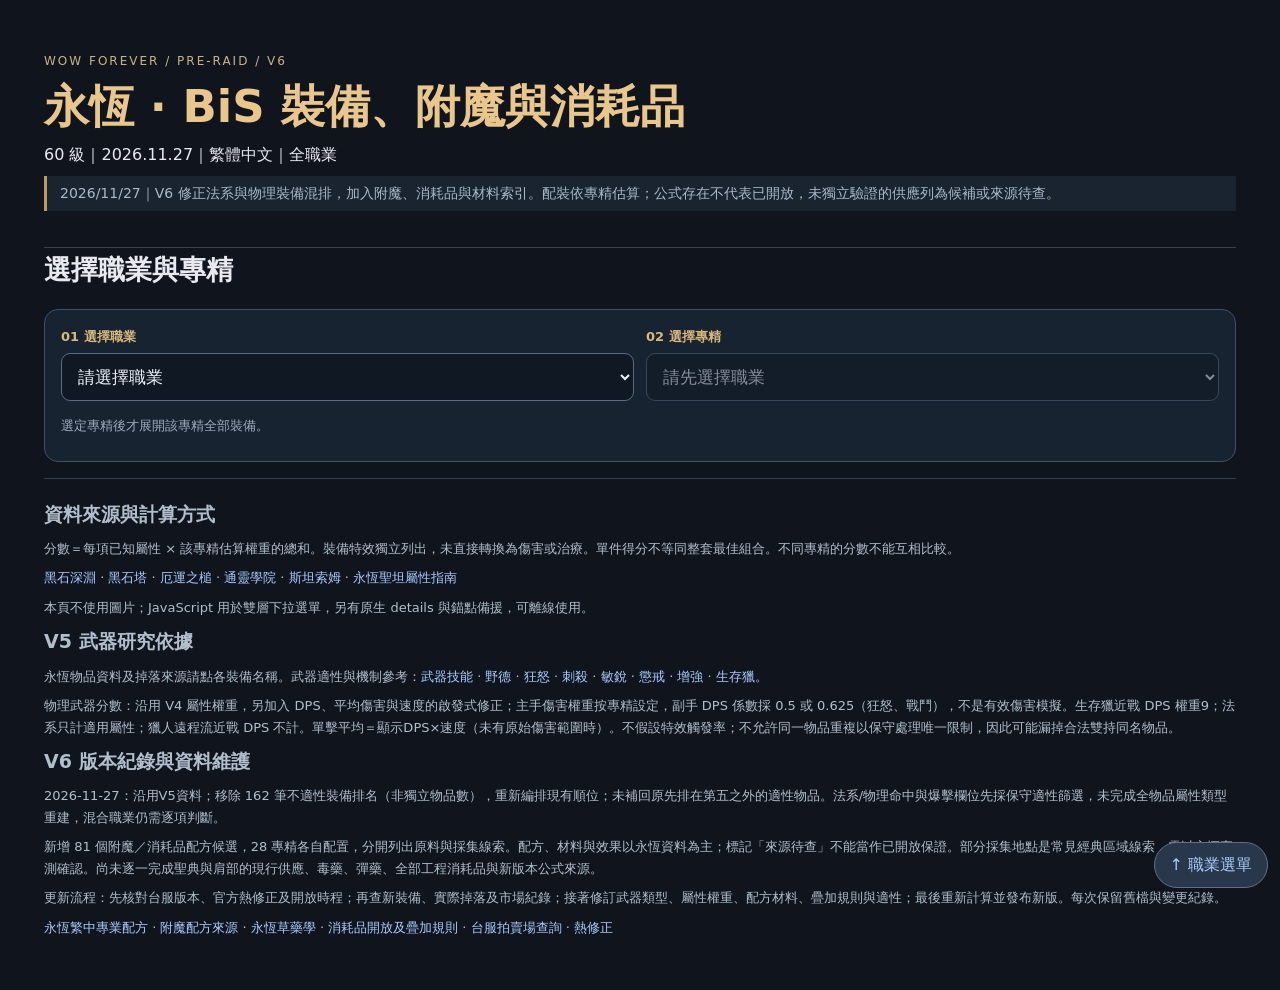
==== index.html @ 5b74df14 "Initial website release V6" ====
<!DOCTYPE html>

<html lang="zh-Hant"><meta charset="utf-8"/><meta content="width=device-width,initial-scale=1" name="viewport"/><title>永恆 BiS｜台服繁中裝備研究站 V6</title><meta name="description" content="魔獸世界永恆台服60級全職業裝備、武器、附魔、消耗品與材料來源研究指南。非官方，排名為估算。"><meta property="og:title" content="永恆 BiS｜台服繁中裝備研究站"><meta property="og:description" content="九大職業、28種專精，查詢團本前裝備、武器、附魔與消耗品。"><meta property="og:type" content="website"><style>*{box-sizing:border-box}html{scroll-behavior:smooth}body{margin:0;background:#10151d;color:#e8eaf0;font-family:system-ui,-apple-system,"PingFang TC","Microsoft JhengHei",sans-serif;line-height:1.65}main{max-width:1240px;margin:auto;padding:24px}a{color:#a8cbff;text-decoration:none}a:hover{text-decoration:underline}header{border-bottom:1px solid #41404a;padding:28px 0}h1{font-size:clamp(28px,5vw,45px);line-height:1.2;margin:8px 0;color:#e9c78c}h2{font-size:27px;margin:0 0 8px}h3{font-size:19px;margin:0}p{margin:8px 0}small{display:block;color:#9da9bb;font-size:12px}.eyebrow{color:#c9b288;font-size:12px;letter-spacing:2px}.summary{display:grid;grid-template-columns:repeat(3,1fr);gap:10px;margin:18px 0}.metric{background:#1b2330;border:1px solid #344052;padding:16px;border-radius:12px}.metric b{display:block;font-size:27px;color:#e9c78c}.nav{display:grid;grid-template-columns:repeat(auto-fit,minmax(180px,1fr));gap:12px}.classnav{border:1px solid #3a4655;background:#1a2330;padding:14px;border-radius:12px}.classnav b{display:block;margin-bottom:8px;color:var(--cc)}.classnav a{display:block;padding:5px 0;color:#dee6f2}.spec{margin:38px 0;scroll-margin-top:12px;border-top:3px solid var(--cc);padding-top:20px}.spec h2{color:var(--cc)}.strategy{background:#1a2330;padding:12px 16px;border-radius:8px;color:#d6ddeb}.weights{font-size:13px;color:#aeb9c9;padding:10px 0}.weights span{display:inline-block;margin:3px 5px 3px 0;padding:3px 8px;background:#202a37;border-radius:5px}.slot{border:1px solid #344052;border-radius:12px;margin:14px 0;background:#141d28;padding:14px}.slothead{display:flex;justify-content:space-between;align-items:center;border-bottom:1px solid #334052;padding-bottom:8px;margin-bottom:12px;gap:10px}.slothead span{font-size:12px;color:#aab8ca}.cards{display:grid;grid-template-columns:repeat(auto-fit,minmax(265px,1fr));gap:10px}.item{background:#1b2532;border:1px solid #394758;border-radius:10px;padding:13px;min-width:0}.item:has(.gold){border-color:#b99b60}.itemhead{display:grid;grid-template-columns:35px 1fr auto;gap:9px;align-items:center;margin-bottom:12px}.rank{background:#293849;color:#cbd4e0;border-radius:7px;text-align:center;font-size:20px;font-weight:700}.rank.gold{background:#493d27;color:#f3d197}.item h4{margin:0;font-size:16px;line-height:1.35;color:#9fc3ff;overflow-wrap:anywhere}.score{text-align:right;color:#e6c88e;font-size:17px;font-weight:700;white-space:nowrap}.score small{font-weight:400;font-size:10px}.stats{display:grid;grid-template-columns:repeat(2,minmax(0,1fr));gap:4px 12px;padding:9px 0;border-top:1px solid #334052;border-bottom:1px solid #334052}.stat{display:flex;justify-content:space-between;gap:6px;font-size:13px;align-items:baseline}.stat span{color:#b6c1d0}.stat b{font-variant-numeric:tabular-nums;color:#eef0f4;white-space:nowrap}.stat.effect b{color:#a5dfab}.stat.effect span{color:#c3d6c8}.why,.note,.source{font-size:13px}.why b,.source b{color:#d8b77b;display:block;font-size:11px;letter-spacing:.5px}.note{color:#b5c5d9;padding:7px 9px;background:#151e29;border-radius:5px}.source{border-top:1px solid #334052;padding-top:8px;color:#d5dce6}.candidate{font-size:13px;color:#cad5e4;padding:7px 0;border-bottom:1px solid #273443}.candidate b{color:#b7cee9}.subheading{font-size:12px;color:#cdb48a;margin:12px 0 4px}.empty{color:#9cabbc;font-size:13px}.back{font-size:12px;display:inline-block;margin:8px 0}.notice{font-size:14px;color:#aab8ca;border-left:3px solid #b99b60;padding:6px 13px;background:#1a2330}.top{position:fixed;bottom:12px;right:12px;background:#29374a;border:1px solid #61718a;border-radius:30px;padding:9px 15px;z-index:2}details{margin-top:10px}summary{cursor:pointer;color:#c8d5e6;font-size:13px}footer{border-top:1px solid #344052;padding:20px 0;color:#b1becc;font-size:13px}@media(max-width:600px){main{padding:14px}.summary{gap:6px}.metric{padding:8px}.metric b{font-size:22px}.metric small{font-size:10px}.nav{grid-template-columns:repeat(2,minmax(0,1fr))}.slot{padding:10px}.cards{grid-template-columns:1fr}.item{padding:12px}.stat{font-size:12px}.itemhead{grid-template-columns:30px 1fr auto}.score{font-size:15px}}
.spec{display:none}.spec:target,.spec.active{display:block}.js-select{display:none}.js-ready .js-select{display:grid;grid-template-columns:1fr 1fr;gap:12px}.js-ready .fallback{display:none}.selector{background:#182331;padding:16px;border:1px solid #405166;border-radius:14px;margin:16px 0}.selector label{display:block;color:#d8b77b;font-size:13px;font-weight:650}.selector select{width:100%;display:block;margin:6px 0;padding:12px;background:#101923;color:#eef3fa;border:1px solid #576b82;border-radius:9px;font-size:17px;min-height:48px}.selector select:disabled{opacity:.5}.classdrop{margin:8px 0;border:1px solid #3c4b60;border-radius:9px;padding:8px 12px}.classdrop summary{font-size:16px;color:var(--cc);font-weight:700}.classdrop summary span{float:right;color:#aab8ca;font-size:12px}.classdrop a{display:block;padding:10px 12px;border-top:1px solid #334052;color:#e8eaf0}.classdrop a span{float:right}.weaponpanel{background:linear-gradient(135deg,#242c35,#17222f);border:1px solid #ad925b;padding:18px;border-radius:14px;margin:18px 0}.weaponpanel h3{color:#ead1a0;font-size:22px}.combo{display:grid;grid-template-columns:30px 1fr auto;gap:9px;align-items:center;padding:11px 0;border-bottom:1px solid #3b4654}.combo-rank,.combo-score{color:#e9c78c;font-variant-numeric:tabular-nums}.combo strong{font-size:14px}.rangedpick{padding:10px;background:#14202c;border-radius:8px}.weaponmetrics{display:grid;grid-template-columns:repeat(3,minmax(0,1fr));gap:5px;margin-bottom:10px}.weaponmetrics div{background:#121c28;border:1px solid #3c4e60;padding:7px;border-radius:7px}.weaponmetrics small{font-size:10px}.weaponmetrics b{font-size:18px;color:#f2d39d;font-variant-numeric:tabular-nums}.stats{grid-template-columns:1fr 1fr;gap:7px 16px}.stat{border-bottom:1px solid #293847;padding:3px 0}.armor-label{color:#e9c78c;margin:28px 0 10px}.js-ready .spec:not(.active){display:none}.js-ready .spec.active{display:block}@media(max-width:600px){.js-ready .js-select{grid-template-columns:1fr}.weaponmetrics b{font-size:16px}.weaponmetrics small{font-size:10px}.weaponpanel{padding:12px}.combo strong{font-size:13px}.selector{padding:12px}}
.prepnav{margin:22px 0}.prepgroup{border:1px solid #40546a;background:#182332;border-radius:14px;overflow:hidden;margin:12px 0}.prepgroup>summary{padding:16px;font-size:19px;font-weight:700;color:#e9c78c;list-style:none;display:flex;align-items:center;gap:12px}.prepgroup>summary:after{content:'＋';margin-left:auto}.prepgroup[open]>summary:after{content:'−'}.prepgroup>summary span{font-size:12px;color:#b1c0d4}.prepgroup>summary small{font-size:11px;font-weight:400;margin-left:auto}.prep-inner{padding:0 15px 16px}.prep-advice{background:#111c29;border-left:3px solid #b69b64;padding:12px;color:#cdd9e8;font-size:14px}.prep-grid{display:grid;grid-template-columns:repeat(auto-fit,minmax(265px,1fr));gap:10px;margin-top:12px}.prep-card{background:#111b27;border:1px solid #3a4a5d;border-radius:10px;padding:14px;min-width:0}.prep-top{display:flex;align-items:center;justify-content:space-between;gap:5px}.prep-slot,.prep-status{font-size:11px;color:#a7b7ce}.prep-card h4{margin:7px 0;color:#a9c8ff;font-size:17px}.prep-effect{color:#a4dda8;font-size:15px;font-weight:650;padding:9px 0;border-top:1px solid #344456;border-bottom:1px solid #344456}.prep-card p{font-size:13px;color:#c7d2df}.prep-card details summary{color:#e9c78c;font-weight:650;padding:5px 0}.prep-recipe{font-size:12px;color:#c6d2e1}.prep-recipe ul{list-style:none;padding:0;margin:8px 0}.prep-recipe li{padding:7px 0;border-top:1px solid #2d3d4f}.prep-recipe li b{color:#e5eaf2}.prep-recipe li small{font-size:12px}.prep-alts{margin-top:15px}.prep-alts>summary{padding:8px 0;color:#d4b985;font-weight:700}.prep-recipe a{font-size:12px}.prepgroup summary::-webkit-details-marker{display:none}@media(max-width:600px){.prep-grid{grid-template-columns:1fr}.prepgroup>summary{font-size:16px;padding:12px}.prepgroup>summary small{display:none}.prep-inner{padding:0 10px 12px}}</style><body><main id="top"><header><div class="eyebrow">WOW FOREVER / PRE-RAID / V6</div><h1>永恆 · BiS 裝備、附魔與消耗品</h1><p>60 級｜2026.11.27｜繁體中文｜全職業</p><p class="notice">2026/11/27｜V6 修正法系與物理裝備混排，加入附魔、消耗品與材料索引。配裝依專精估算；公式存在不代表已開放，未獨立驗證的供應列為候補或來源待查。</p></header><h2>選擇職業與專精</h2><div class="selector"><div class="js-select"><label>01 選擇職業<select id="class-select"><option value="">請選擇職業</option><option value="戰士">戰士</option><option value="聖騎士">聖騎士</option><option value="獵人">獵人</option><option value="盜賊">盜賊</option><option value="牧師">牧師</option><option value="薩滿">薩滿</option><option value="法師">法師</option><option value="術士">術士</option><option value="德魯伊">德魯伊</option></select></label><label>02 選擇專精<select disabled="" id="spec-select"><option value="">請先選擇職業</option></select></label></div><div class="fallback"><p class="empty">若預覽器不執行腳本，可使用下方原生下拉選單。</p><details class="classdrop" style="--cc:#c79c6e"><summary>戰士<span>3 專精</span></summary><div><a href="#spec-1">武器 <span>›</span></a><a href="#spec-2">狂怒 <span>›</span></a><a href="#spec-3">防護 <span>›</span></a></div></details><details class="classdrop" style="--cc:#f58cba"><summary>聖騎士<span>3 專精</span></summary><div><a href="#spec-4">神聖 <span>›</span></a><a href="#spec-5">防護 <span>›</span></a><a href="#spec-6">懲戒 <span>›</span></a></div></details><details class="classdrop" style="--cc:#abd473"><summary>獵人<span>3 專精</span></summary><div><a href="#spec-7">野獸控制 <span>›</span></a><a href="#spec-8">射擊 <span>›</span></a><a href="#spec-9">生存 <span>›</span></a></div></details><details class="classdrop" style="--cc:#fff569"><summary>盜賊<span>3 專精</span></summary><div><a href="#spec-10">刺殺 <span>›</span></a><a href="#spec-11">戰鬥 <span>›</span></a><a href="#spec-12">敏銳 <span>›</span></a></div></details><details class="classdrop" style="--cc:#e7e7e7"><summary>牧師<span>3 專精</span></summary><div><a href="#spec-13">戒律 <span>›</span></a><a href="#spec-14">神聖 <span>›</span></a><a href="#spec-15">暗影 <span>›</span></a></div></details><details class="classdrop" style="--cc:#70a6f1"><summary>薩滿<span>3 專精</span></summary><div><a href="#spec-16">元素 <span>›</span></a><a href="#spec-17">增強 <span>›</span></a><a href="#spec-18">恢復 <span>›</span></a></div></details><details class="classdrop" style="--cc:#69ccf0"><summary>法師<span>3 專精</span></summary><div><a href="#spec-19">秘法 <span>›</span></a><a href="#spec-20">火焰 <span>›</span></a><a href="#spec-21">冰霜 <span>›</span></a></div></details><details class="classdrop" style="--cc:#9482c9"><summary>術士<span>3 專精</span></summary><div><a href="#spec-22">痛苦 <span>›</span></a><a href="#spec-23">惡魔學識 <span>›</span></a><a href="#spec-24">毀滅 <span>›</span></a></div></details><details class="classdrop" style="--cc:#ff7d0a"><summary>德魯伊<span>4 專精</span></summary><div><a href="#spec-25">平衡 <span>›</span></a><a href="#spec-26">野性貓德 <span>›</span></a><a href="#spec-27">野性熊坦 <span>›</span></a><a href="#spec-28">恢復 <span>›</span></a></div></details></div><p class="empty" id="selection-hint">選定專精後才展開該專精全部裝備。</p></div><section class="spec" id="spec-1" style="--cc:#c79c6e"><h2>戰士 · 武器</h2><p class="strategy"><b>物理輸出</b>　雙手武器傷害、命中與力量；命中已滿時下修命中權重。</p><details><summary>查看本專精估算權重</summary><div class="weights"><span>命中機率 × 22</span><span>致命一擊機率 × 19</span><span>降低閃躲／招架 × 18</span><span>近戰武器DPS × 12</span><span>武器傷害 × 3</span><span>武器技能 × 3</span><span>力量 × 2</span><span>攻擊強度 × 1</span><span>敏捷 × 0.75</span><span>耐力 × 0.15</span></div></details><p class="empty">同部位分數可比較，雙手與單手＋副手必須成組考量；戒指、飾品須選兩件且遵守唯一限制。</p><div class="prepnav"><details class="prepgroup"><summary><span>01</span> 附魔最佳化 <small>展開部位與材料</small></summary><div class="prep-inner"><p class="prep-advice">雙手武器：十字軍爆發與固定力量按觸發比較；怒氣不足優先怒氣藥水。</p><p class="empty">腰部、戒指、飾品與聖物不假定有通用附魔。未開放團本附魔排除；主副手按實際武器類型擇用。以下附魔配方來源及材料狀態請展開確認。</p><div class="prep-grid"><article class="prep-card"><div class="prep-top"><span class="prep-slot">頭部／腿部（各一份）</span><span class="prep-status">任務候補</span></div><h4>急速秘藥（Arcanum of Rapidity）</h4><div class="prep-effect">攻擊速度 +1%</div><p>永恆任務資料庫有條目，材料與數值仍須現場確認。</p><details><summary>材料及任務來源</summary><p>急速聖典×1、原始黑鑽石×1、大塊魔光碎片×2、英雄之血×2</p><p>厄運之槌圖書館－博學者萊德羅斯；英雄之血：東／西瘟疫之地地面拾取（來源線索）。 原始黑鑽石：滿等副本／拍賣場線索；聖典：厄運之槌；魔光碎片：分解高等級藍裝。</p><a href="https://eternadex.com/en/buchbaende/">聖典來源（含經典參考）</a></details></article><article class="prep-card"><div class="prep-top"><span class="prep-slot">肩部</span><span class="prep-status">聲望候補</span></div><h4>黎明披肩附魔（依抗性）</h4><div class="prep-effect">指定抗性 +5</div><p>首領機制選火焰／自然等抗性；非輸出提升。</p><details><summary>取得方式</summary><p>銀色黎明崇敬，軍需官兌換；配額及所需徽記需向現行商人確認，不推定舊版價格。</p><a href="https://kovarel.com/wow-forever/guides/enchants">永恆附魔來源參考</a></details></article><article class="prep-card"><div class="prep-top"><span class="prep-slot">頸部 · 附魔</span><span class="prep-status">來源待確認</span></div><h4>力量</h4><div class="prep-effect">力量 +5</div><p>力量型近戰輸出</p><details><summary>材料、採集與配方來源</summary><div class="prep-recipe"><b>配方取得</b><p>商人配方；附魔210</p><small>配方數值已查；開放來源需確認</small><ul><li><b>強效虛空精華×4</b><small>分解中高等級綠裝或合成次級精華</small></li><li><b>大塊強光碎片×4</b><small>分解中高等級藍裝</small></li><li><b>夢境之塵×10</b><small>分解中高等級綠裝</small></li><li><b>硫酸×4</b><small>鍊金製作；配方見鍊金術清單</small></li><li><b>鋁土礦×4</b><small>採礦稀有副產物；具體礦脈待查</small></li></ul><a href="https://wowamobi.com/professions/enchanting">永恆配方資料</a> · <a href="https://www.zockify.com/forever/professions/enchanting/recipes/">配方來源交叉查詢</a></div></details></article><article class="prep-card"><div class="prep-top"><span class="prep-slot">背部 · 附魔</span><span class="prep-status">來源待確認</span></div><h4>敏捷</h4><div class="prep-effect">敏捷 +5</div><p>物理輸出、閃躲</p><details><summary>材料、採集與配方來源</summary><div class="prep-recipe"><b>配方取得</b><p>配方／公式；正式服販售或掉落點未獨立證實</p><small>配方數值已查；開放來源需確認</small><ul><li><b>強效不滅精華×3</b><small>分解高等級綠裝（武器較常出精華）</small></li><li><b>幻影之塵×9</b><small>分解高等級綠裝（護甲較常出塵）</small></li><li><b>火焰精華×1</b><small>火焰元素，燃燒平原／安戈洛火羽山（區域線索）</small></li></ul><a href="https://wowamobi.com/professions/enchanting">永恆配方資料</a> · <a href="https://www.zockify.com/forever/professions/enchanting/recipes/">配方來源交叉查詢</a></div></details></article><article class="prep-card"><div class="prep-top"><span class="prep-slot">胸部 · 附魔</span><span class="prep-status">來源待確認</span></div><h4>強效屬性</h4><div class="prep-effect">全屬性 +4</div><p>兼顧輸出與生存</p><details><summary>材料、採集與配方來源</summary><div class="prep-recipe"><b>配方取得</b><p>配方／公式；正式服販售或掉落點未獨立證實</p><small>配方數值已查；開放來源需確認</small><ul><li><b>大塊魔光碎片×4</b><small>分解高等級精良裝；刷滿等五人副本</small></li><li><b>幻影之塵×15</b><small>分解高等級綠裝（護甲較常出塵）</small></li><li><b>強效不滅精華×10</b><small>分解高等級綠裝（武器較常出精華）</small></li></ul><a href="https://wowamobi.com/professions/enchanting">永恆配方資料</a> · <a href="https://www.zockify.com/forever/professions/enchanting/recipes/">配方來源交叉查詢</a></div></details></article><article class="prep-card"><div class="prep-top"><span class="prep-slot">手腕 · 附魔</span><span class="prep-status">來源有報導</span></div><h4>超強力量</h4><div class="prep-effect">力量 +9</div><p>提高近戰攻強</p><details><summary>材料、採集與配方來源</summary><div class="prep-recipe"><b>配方取得</b><p>逆風小徑－逆風術士（配方來源指引）；附魔295</p><small>永恆配方來源指南</small><ul><li><b>幻影之塵×6</b><small>分解高等級綠裝（護甲較常出塵）</small></li><li><b>強效不滅精華×6</b><small>分解高等級綠裝（武器較常出精華）</small></li></ul><a href="https://wowamobi.com/professions/enchanting">永恆配方資料</a> · <a href="https://www.zockify.com/forever/professions/enchanting/recipes/">配方來源交叉查詢</a></div></details></article><article class="prep-card"><div class="prep-top"><span class="prep-slot">手部 · 附魔</span><span class="prep-status">來源有報導</span></div><h4>強效力量</h4><div class="prep-effect">力量 +10</div><p>穩定近戰攻強</p><details><summary>材料、採集與配方來源</summary><div class="prep-recipe"><b>配方取得</b><p>黑石塔小怪（配方來源指引）；附魔295</p><small>永恆配方來源指南</small><ul><li><b>強效不滅精華×4</b><small>分解高等級綠裝（武器較常出精華）</small></li><li><b>幻影之塵×4</b><small>分解高等級綠裝（護甲較常出塵）</small></li></ul><a href="https://wowamobi.com/professions/enchanting">永恆配方資料</a> · <a href="https://www.zockify.com/forever/professions/enchanting/recipes/">配方來源交叉查詢</a></div></details></article><article class="prep-card"><div class="prep-top"><span class="prep-slot">腳部 · 附魔</span><span class="prep-status">來源待確認</span></div><h4>初級速度</h4><div class="prep-effect">提高移動速度</div><p>減少跑位損失，提升生存</p><details><summary>材料、採集與配方來源</summary><div class="prep-recipe"><b>配方取得</b><p>訓練師線索；附魔（具體學習點未確認）</p><small>配方數值已查；開放來源需確認</small><ul><li><b>小塊強光碎片×1</b><small>分解相應等級藍裝</small></li><li><b>青綠石×1</b><small>採礦礦脈副產物</small></li><li><b>次級虛空精華×1</b><small>分解中高等級綠裝</small></li></ul><a href="https://wowamobi.com/professions/enchanting">永恆配方資料</a> · <a href="https://www.zockify.com/forever/professions/enchanting/recipes/">配方來源交叉查詢</a></div></details></article><article class="prep-card"><div class="prep-top"><span class="prep-slot">主手／雙手 · 附魔</span><span class="prep-status">來源有報導</span></div><h4>十字軍</h4><div class="prep-effect">觸發力量 +100（15秒）；治療75–125</div><p>物理爆發，實際收益受觸發與武器速度影響</p><details><summary>材料、採集與配方來源</summary><div class="prep-recipe"><b>配方取得</b><p>西瘟疫－血色縛法者／東瘟疫－血色大法師（指南）；附魔300</p><small>永恆配方來源指南</small><ul><li><b>大塊魔光碎片×4</b><small>分解高等級精良裝；刷滿等五人副本</small></li><li><b>正義寶珠×2</b><small>斯坦索姆血色區人形怪；依永恆掉落查核</small></li></ul><a href="https://wowamobi.com/professions/enchanting">永恆配方資料</a> · <a href="https://www.zockify.com/forever/professions/enchanting/recipes/">配方來源交叉查詢</a></div></details></article></div><details class="prep-alts"><summary>替代及高階候補（2）</summary><div class="prep-grid"><article class="prep-card"><div class="prep-top"><span class="prep-slot">手部 · 附魔</span><span class="prep-status">來源待確認</span></div><h4>超強力量</h4><div class="prep-effect">力量 +15</div><p>若公式現已取得，強於+10力量</p><details><summary>材料、採集與配方來源</summary><div class="prep-recipe"><b>配方取得</b><p>配方／公式；正式服販售或掉落點未獨立證實</p><small>配方數值已查；開放來源需確認</small><ul><li><b>聯結水晶×4</b><small>分解高等級史詩裝；稀有精良分解亦可能產生，依永恆實際結果</small></li><li><b>強效不滅精華×8</b><small>分解高等級綠裝（武器較常出精華）</small></li><li><b>大地精華×4</b><small>土元素，希利蘇斯／安戈洛（區域線索）</small></li></ul><a href="https://wowamobi.com/professions/enchanting">永恆配方資料</a> · <a href="https://www.zockify.com/forever/professions/enchanting/recipes/">配方來源交叉查詢</a></div></details></article><article class="prep-card"><div class="prep-top"><span class="prep-slot">武器 · 附魔</span><span class="prep-status">來源待確認</span></div><h4>力量</h4><div class="prep-effect">力量 +15</div><p>固定力量；野德不假定十字軍觸發</p><details><summary>材料、採集與配方來源</summary><div class="prep-recipe"><b>配方取得</b><p>配方／公式；正式服販售或掉落點未獨立證實</p><small>配方數值已查；開放來源需確認</small><ul><li><b>大塊魔光碎片×6</b><small>分解高等級精良裝；刷滿等五人副本</small></li><li><b>強效不滅精華×6</b><small>分解高等級綠裝（武器較常出精華）</small></li><li><b>幻影之塵×4</b><small>分解高等級綠裝（護甲較常出塵）</small></li><li><b>大地精華×2</b><small>土元素，希利蘇斯／安戈洛（區域線索）</small></li></ul><a href="https://wowamobi.com/professions/enchanting">永恆配方資料</a> · <a href="https://www.zockify.com/forever/professions/enchanting/recipes/">配方來源交叉查詢</a></div></details></article></div></details></div></details><details class="prepgroup"><summary><span>02</span> 消耗品最佳化 <small>展開效果、使用時機與材料</small></summary><div class="prep-inner"><p class="prep-advice">精煉藥水一次一種；食物一次一種。長效藥劑依相同增益覆蓋規則擇用，爆發／防護／回復藥水可能共冷卻，按首領機制分配。高階配方未證實開放時，使用已買得到的替代品；不假定全部可疊加。</p><div class="prep-grid"><article class="prep-card"><div class="prep-top"><span class="prep-slot">長效藥劑 · 鍊金術</span><span class="prep-status">來源待確認</span></div><h4>灰熊藥劑</h4><div class="prep-effect">力量 +25、致命一擊 +2%（30分鐘）</div><p>力量型近戰；與同類增益先檢查互斥</p><details><summary>材料、採集與配方來源</summary><div class="prep-recipe"><b>配方取得</b><p>配方／公式；正式服販售或掉落點未獨立證實</p><small>配方數值已查；開放來源需確認</small><ul><li><b>格羅姆之血×3</b><small>草藥學：費伍德、詛咒之地、屠魔峽谷</small></li><li><b>盲目草×1</b><small>草藥學：悲傷沼澤、安戈洛</small></li><li><b>水晶瓶×1</b><small>鍊金／專業材料商人</small></li></ul><a href="https://wowamobi.com/professions/alchemy">永恆配方資料</a> · <a href="https://wowamobi.com/market">台服拍賣場查詢</a></div></details></article><article class="prep-card"><div class="prep-top"><span class="prep-slot">食物 · 烹飪</span><span class="prep-status">來源待確認</span></div><h4>水煮陽鱗鮭魚</h4><div class="prep-effect">攻擊強度 +40（15分鐘）</div><p>物理輸出；永恆不是回血食物</p><details><summary>材料、採集與配方來源</summary><div class="prep-recipe"><b>配方取得</b><p>配方／公式；正式服販售或掉落點未獨立證實</p><small>配方數值已查；開放來源需確認</small><ul><li><b>新鮮的陽鱗鮭魚×1</b><small>高等級內陸水域釣魚（白天常見，永恆時段待查）</small></li></ul><a href="https://wowamobi.com/professions/cooking">永恆配方資料</a> · <a href="https://wowamobi.com/market">台服拍賣場查詢</a></div></details></article><article class="prep-card"><div class="prep-top"><span class="prep-slot">戰鬥藥水 · 鍊金術</span><span class="prep-status">來源待確認</span></div><h4>強效怒氣藥水</h4><div class="prep-effect">怒氣45–75、力量 +60（20秒）</div><p>戰士／熊形態可用；貓形態不作怒氣推薦</p><details><summary>材料、採集與配方來源</summary><div class="prep-recipe"><b>配方取得</b><p>配方／公式；正式服販售或掉落點未獨立證實</p><small>配方數值已查；開放來源需確認</small><ul><li><b>格羅姆之血×3</b><small>草藥學：費伍德、詛咒之地、屠魔峽谷</small></li><li><b>水晶瓶×1</b><small>鍊金／專業材料商人</small></li></ul><a href="https://wowamobi.com/professions/alchemy">永恆配方資料</a> · <a href="https://wowamobi.com/market">台服拍賣場查詢</a></div></details></article><article class="prep-card"><div class="prep-top"><span class="prep-slot">暫時武器增益 · 鍛造</span><span class="prep-status">來源待確認</span></div><h4>緻密磨刀石／緻密平衡石</h4><div class="prep-effect">武器傷害 +8（30分鐘）</div><p>依鋒利武器／鈍器分別使用；野德變形與獵人遠程效益不假定</p><details><summary>材料、採集與配方來源</summary><div class="prep-recipe"><b>配方取得</b><p>鍛造；訓練師線索</p><small>配方數值已查；開放來源需確認</small><ul><li><b>厚重的石頭×1（每件）</b><small>採礦瑟銀礦脈</small></li></ul><a href="https://wowamobi.com/professions/blacksmithing">永恆配方資料</a> · <a href="https://wowamobi.com/market">台服拍賣場查詢</a></div></details></article><article class="prep-card"><div class="prep-top"><span class="prep-slot">精煉藥水 · 鍊金術</span><span class="prep-status">來源待確認</span></div><h4>泰坦精煉藥水</h4><div class="prep-effect">生命上限 +1200（2小時）</div><p>高難度首領生存；配方與成品供應須確認</p><details><summary>材料、採集與配方來源</summary><div class="prep-recipe"><b>配方取得</b><p>配方／公式；正式服販售或掉落點未獨立證實</p><small>配方數值已查；開放來源需確認</small><ul><li><b>格羅姆之血×30</b><small>草藥學：費伍德、詛咒之地、屠魔峽谷</small></li><li><b>石鱗魚油×10</b><small>鍊金：石鱗鰻（沿海釣魚）</small></li><li><b>黑蓮花×1</b><small>草藥學：高等級區域（冬泉谷、燃燒平原、東瘟疫、希利蘇斯）；刷新規則以永恆為準</small></li><li><b>水晶瓶×1</b><small>鍊金／專業材料商人</small></li></ul><a href="https://wowamobi.com/professions/alchemy">永恆配方資料</a> · <a href="https://wowamobi.com/market">台服拍賣場查詢</a></div></details></article><article class="prep-card"><div class="prep-top"><span class="prep-slot">回復藥水 · 急救</span><span class="prep-status">來源待確認</span></div><h4>極效治療藥水</h4><div class="prep-effect">回復1050–1750生命</div><p>緊急救命；永恆由急救製作</p><details><summary>材料、採集與配方來源</summary><div class="prep-recipe"><b>配方取得</b><p>手冊；急救275</p><small>配方數值已查；開放來源需確認</small><ul><li><b>水晶瓶×1</b><small>鍊金／專業材料商人</small></li><li><b>舒心草×3</b><small>烹飪材料商人</small></li><li><b>黃金蔘×1</b><small>草藥學：安戈洛、艾薩拉、冬泉谷、瘟疫之地</small></li></ul><a href="https://wowamobi.com/professions/first-aid">永恆配方資料</a> · <a href="https://wowamobi.com/market">台服拍賣場查詢</a></div></details></article><article class="prep-card"><div class="prep-top"><span class="prep-slot">應急消耗品 · 急救</span><span class="prep-status">來源待確認</span></div><h4>厚符文布繃帶</h4><div class="prep-effect">8秒回復2000生命</div><p>安全空檔使用，受傷會中斷</p><details><summary>材料、採集與配方來源</summary><div class="prep-recipe"><b>配方取得</b><p>急救訓練師線索</p><small>配方數值已查；開放來源需確認</small><ul><li><b>符文布×2</b><small>高等級人形怪／滿等副本</small></li></ul><a href="https://wowamobi.com/professions/first-aid">永恆配方資料</a> · <a href="https://wowamobi.com/market">台服拍賣場查詢</a></div></details></article><article class="prep-card"><div class="prep-top"><span class="prep-slot">抗性藥水 · 鍊金術</span><span class="prep-status">來源待確認</span></div><h4>強效火焰防護藥水</h4><div class="prep-effect">吸收1950–3250火焰傷害（2分鐘）</div><p>火焰機制才使用</p><details><summary>材料、採集與配方來源</summary><div class="prep-recipe"><b>配方取得</b><p>配方／公式；正式服販售或掉落點未獨立證實</p><small>配方數值已查；開放來源需確認</small><ul><li><b>元素火焰×1</b><small>鍊金轉化火焰之心；另有元素怪來源線索</small></li><li><b>夢葉草×1</b><small>草藥學：安戈洛、艾薩拉、燃燒平原、瘟疫之地</small></li><li><b>水晶瓶×1</b><small>鍊金／專業材料商人</small></li></ul><a href="https://wowamobi.com/professions/alchemy">永恆配方資料</a> · <a href="https://wowamobi.com/market">台服拍賣場查詢</a></div></details></article><article class="prep-card"><div class="prep-top"><span class="prep-slot">抗性藥水 · 鍊金術</span><span class="prep-status">來源待確認</span></div><h4>強效自然防護藥水</h4><div class="prep-effect">吸收1950–3250自然傷害（2分鐘）</div><p>自然機制才使用</p><details><summary>材料、採集與配方來源</summary><div class="prep-recipe"><b>配方取得</b><p>配方／公式；正式服販售或掉落點未獨立證實</p><small>配方數值已查；開放來源需確認</small><ul><li><b>元素之土×1</b><small>土元素怪（荒蕪之地等）</small></li><li><b>夢葉草×1</b><small>草藥學：安戈洛、艾薩拉、燃燒平原、瘟疫之地</small></li><li><b>水晶瓶×1</b><small>鍊金／專業材料商人</small></li></ul><a href="https://wowamobi.com/professions/alchemy">永恆配方資料</a> · <a href="https://wowamobi.com/market">台服拍賣場查詢</a></div></details></article><article class="prep-card"><div class="prep-top"><span class="prep-slot">抗性藥水 · 鍊金術</span><span class="prep-status">來源待確認</span></div><h4>強效冰霜防護藥水</h4><div class="prep-effect">吸收1950–3250冰霜傷害（2分鐘）</div><p>冰霜機制才使用</p><details><summary>材料、採集與配方來源</summary><div class="prep-recipe"><b>配方取得</b><p>配方／公式；正式服販售或掉落點未獨立證實</p><small>配方數值已查；開放來源需確認</small><ul><li><b>元素之水×1</b><small>水元素怪</small></li><li><b>夢葉草×1</b><small>草藥學：安戈洛、艾薩拉、燃燒平原、瘟疫之地</small></li><li><b>水晶瓶×1</b><small>鍊金／專業材料商人</small></li></ul><a href="https://wowamobi.com/professions/alchemy">永恆配方資料</a> · <a href="https://wowamobi.com/market">台服拍賣場查詢</a></div></details></article></div></div></details></div><div class="weaponpanel"><div class="eyebrow">WEAPON OPTIMIZER / 武器搭配</div><h3>專精武器最佳化</h3><p>雙手武器：高 DPS 與單次傷害優先，慢速有利武器傷害型技能；不把攻速當成唯一標準。</p><div class="combolist"><div class="combo"><b class="combo-rank">01</b><div><strong>無情鐮刀（雙手劍）</strong><small>不含未量化特效及附魔</small></div><b class="combo-score">947.3</b></div><div class="combo"><b class="combo-rank">02</b><div><strong>和平製造者（長柄武器）</strong><small>不含未量化特效及附魔</small></div><b class="combo-score">919.7</b></div><div class="combo"><b class="combo-rank">03</b><div><strong>黑手魔鋸（長柄武器）</strong><small>不含未量化特效及附魔</small></div><b class="combo-score">912.6</b></div><div class="combo"><b class="combo-rank">04</b><div><strong>墓石戰斧（雙手斧）</strong><small>不含未量化特效及附魔</small></div><b class="combo-score">890.0</b></div><div class="combo"><b class="combo-rank">05</b><div><strong>閃光白金戰錘（雙手錘）</strong><small>不含未量化特效及附魔</small></div><b class="combo-score">880.7</b></div></div><small>組合分＝主手／雙手＋副手屬性及手位修正＋已知套裝加成。不同專精分數不可互比。只比較已收錄候選。</small></div><div class="weapon-groups"><div class="slot weapon-slot"><div class="slothead"><h3>雙手武器</h3><span>5/5 適性順位</span></div><div class="cards"><article class="item"><div class="itemhead"><div class="rank gold">1</div><div><h4><a href="https://wowamobi.com/items/13163">無情鐮刀</a></h4><small>雙手劍 · 雙手 · ID 13163</small></div><div class="score">947.3<small>武器估算分</small></div></div><div class="weaponmetrics"><div><small>傷害範圍</small><b>140–210</b></div><div><small>每秒傷害</small><b>53.0</b></div><div><small>速度（秒）</small><b>3.30</b></div></div><div class="stats"><div class="stat base"><span>力量</span><b>20</b></div><div class="stat base"><span>敏捷</span><b>9</b></div><div class="stat base"><span>耐力</span><b>11</b></div><div class="stat effect"><span>招架機率</span><b>1%</b></div><div class="stat effect"><span>降低閃躲／招架</span><b>1%</b></div></div><p class="why"><b>推薦原因</b>53 武器DPS；3.3秒攻速按主／副手用途計分。 額外：力量、降低閃躲／招架、敏捷</p><div class="source"><b>取得方式</b>黑石塔下層－維姆薩拉克主宰</div></article><article class="item"><div class="itemhead"><div class="rank">2</div><div><h4><a href="https://wowamobi.com/items/18725">和平製造者</a></h4><small>長柄武器 · 雙手 · ID 18725</small></div><div class="score">919.7<small>武器估算分</small></div></div><div class="weaponmetrics"><div><small>平均單擊（推算）</small><b>約 171.4</b></div><div><small>每秒傷害</small><b>50.4</b></div><div><small>速度（秒）</small><b>3.40</b></div></div><div class="stats"><div class="stat effect"><span>攻擊強度</span><b>56</b></div><div class="stat effect"><span>致命一擊機率</span><b>1%</b></div></div><p class="why"><b>推薦原因</b>50.4 武器DPS；3.4秒攻速按主／副手用途計分。 額外：攻擊強度、致命一擊機率</p><p class="note">傷害137–206</p><div class="source"><b>取得方式</b>斯坦索姆－巴瑟拉斯鎮長</div></article><article class="item"><div class="itemhead"><div class="rank">3</div><div><h4><a href="https://wowamobi.com/items/12583">黑手魔鋸</a></h4><small>長柄武器 · 雙手 · ID 12583</small></div><div class="score">912.6<small>武器估算分</small></div></div><div class="weaponmetrics"><div><small>傷害範圍</small><b>151–227</b></div><div><small>每秒傷害</small><b>54.0</b></div><div><small>速度（秒）</small><b>3.50</b></div></div><div class="stats"><small>無額外已收錄屬性</small></div><p class="why"><b>推薦原因</b>54 武器DPS；3.5秒攻速按主／副手用途計分。</p><p class="note">擊中可能造成373–523物理傷害；低於25%生命的目標提高50%；觸發率未知，不計分。</p><div class="source"><b>取得方式</b>黑石塔上層－大酋長雷德·黑手</div></article><article class="item"><div class="itemhead"><div class="rank">4</div><div><h4><a href="https://wowamobi.com/items/13983">墓石戰斧</a></h4><small>雙手斧 · 雙手 · ID 13983</small></div><div class="score">890.0<small>武器估算分</small></div></div><div class="weaponmetrics"><div><small>平均單擊（推算）</small><b>約 180.5</b></div><div><small>每秒傷害</small><b>53.1</b></div><div><small>速度（秒）</small><b>3.40</b></div></div><div class="stats"><small>無額外已收錄屬性</small></div><p class="why"><b>推薦原因</b>53.1 武器DPS；3.4秒攻速按主／副手用途計分。</p><p class="note">擊中可能造成持續自然傷害，未計分</p><div class="source"><b>取得方式</b>通靈學院－基爾圖諾斯</div></article><article class="item"><div class="itemhead"><div class="rank">5</div><div><h4><a href="https://wowamobi.com/items/15418">閃光白金戰錘</a></h4><small>雙手錘 · 雙手 · ID 15418</small></div><div class="score">880.7<small>武器估算分</small></div></div><div class="weaponmetrics"><div><small>傷害範圍</small><b>133–201</b></div><div><small>每秒傷害</small><b>53.9</b></div><div><small>速度（秒）</small><b>3.10</b></div></div><div class="stats"><small>無額外已收錄屬性</small></div><p class="why"><b>推薦原因</b>53.9 武器DPS；3.1秒攻速按主／副手用途計分。</p><p class="note">擊中可能造成211–293自然傷害，未計觸發；與弗丁印記等互斥。</p><div class="source"><b>取得方式</b>西瘟疫之地－在夢中（五選一）</div></article></div></div><div class="slot weapon-slot"><div class="slothead"><h3>遠程武器</h3><span>4/5 適性順位</span></div><div class="cards"><article class="item"><div class="itemhead"><div class="rank gold">1</div><div><h4><a href="https://wowamobi.com/items/18323">薩特強弓</a></h4><small>弓 · 遠程 · ID 18323</small></div><div class="score">26.0<small>武器估算分</small></div></div><div class="weaponmetrics"><div><small>平均單擊（推算）</small><b>約 71.5</b></div><div><small>每秒傷害</small><b>29.8</b></div><div><small>速度（秒）</small><b>2.40</b></div></div><div class="stats"><div class="stat effect"><span>攻擊強度</span><b>4</b></div><div class="stat effect"><span>命中機率</span><b>1%</b></div></div><p class="why"><b>推薦原因</b>命中機率、攻擊強度 為主要屬性加分。</p><p class="note">對元素額外6攻強未計。</p><div class="source"><b>取得方式</b>厄運之槌東－瑟雷姆·刺蹄</div></article><article class="item"><div class="itemhead"><div class="rank">2</div><div><h4><a href="https://wowamobi.com/items/12651">黑鴉</a></h4><small>弩 · 遠程 · ID 12651</small></div><div class="score">22.1<small>武器估算分</small></div></div><div class="weaponmetrics"><div><small>平均單擊（推算）</small><b>約 97.0</b></div><div><small>每秒傷害</small><b>30.3</b></div><div><small>速度（秒）</small><b>3.20</b></div></div><div class="stats"><div class="stat base"><span>敏捷</span><b>3</b></div><div class="stat effect"><span>命中機率</span><b>0.9%</b></div></div><p class="why"><b>推薦原因</b>命中機率、敏捷 為主要屬性加分。</p><div class="source"><b>取得方式</b>黑石塔下層－暗影獵手沃許加斯</div></article><article class="item"><div class="itemhead"><div class="rank">3</div><div><h4><a href="https://wowamobi.com/items/13380">威利的可攜式榴彈炮</a></h4><small>槍械 · 遠程 · ID 13380</small></div><div class="score">11.3<small>武器估算分</small></div></div><div class="weaponmetrics"><div><small>平均單擊（推算）</small><b>約 90.5</b></div><div><small>每秒傷害</small><b>31.2</b></div><div><small>速度（秒）</small><b>2.90</b></div></div><div class="stats"><div class="stat base"><span>耐力</span><b>9</b></div><div class="stat effect"><span>攻擊強度</span><b>10</b></div></div><p class="why"><b>推薦原因</b>攻擊強度、耐力 為主要屬性加分。</p><div class="source"><b>取得方式</b>斯坦索姆－砲手威利</div></article><article class="item"><div class="itemhead"><div class="rank">4</div><div><h4><a href="https://wowamobi.com/items/18738">蟲殼強弩</a></h4><small>弩 · 遠程 · ID 18738</small></div><div class="score">5.1<small>武器估算分</small></div></div><div class="weaponmetrics"><div><small>平均單擊（推算）</small><b>約 103.0</b></div><div><small>每秒傷害</small><b>31.2</b></div><div><small>速度（秒）</small><b>3.30</b></div></div><div class="stats"><div class="stat base"><span>敏捷</span><b>5</b></div><div class="stat base"><span>耐力</span><b>9</b></div></div><p class="why"><b>推薦原因</b>敏捷、耐力 為主要屬性加分。</p><div class="source"><b>取得方式</b>斯坦索姆－奈幽布恩坎</div></article></div></div><details class="slot"><summary>前版其餘武器來源線索（未納入計分）</summary><div class="candidate">斬魔者 · 斯坦索姆－巴納札爾 · 武器類型／數值需確認</div></details></div><h3 class="armor-label">其他裝備部位</h3><div class="slot"><div class="slothead"><h3>頭部</h3><span>5/5 適性順位</span></div><div class="cards"><article class="item"><div class="itemhead"><div class="rank gold">1</div><div><h4><a href="https://wowamobi.com/items/12640">獅心頭盔</a></h4><small>鎧甲 · ID 12640</small></div><div class="score">118.0<small>估算分</small></div></div><div class="stats"><div class="stat base"><span>力量</span><b>18</b></div><div class="stat base"><span>護甲</span><b>565</b></div><div class="stat effect"><span>命中機率</span><b>2%</b></div><div class="stat effect"><span>致命一擊機率</span><b>2%</b></div></div><p class="why"><b>推薦原因</b> 命中機率、致命一擊機率、力量 是主要加分來源。</p><p class="note">已確認成品上架；不能據此推定舊版設計圖掉落途徑仍有效。</p><div class="source"><b>取得方式</b> 鍛造300／護甲鍛造師；成品可由拍賣場購得</div></article><article class="item"><div class="itemhead"><div class="rank">2</div><div><h4><a href="https://wowamobi.com/items/22411">劊子手頭盔</a></h4><small>鎧甲 · ID 22411</small></div><div class="score">66.5<small>估算分</small></div></div><div class="stats"><div class="stat base"><span>力量</span><b>15</b></div><div class="stat base"><span>耐力</span><b>23</b></div><div class="stat base"><span>護甲</span><b>534</b></div><div class="stat effect"><span>命中機率</span><b>1.5%</b></div></div><p class="why"><b>推薦原因</b> 命中機率、力量、耐力 是主要加分來源。</p><div class="source"><b>取得方式</b> 斯坦索姆－瑞文戴爾男爵</div></article><article class="item"><div class="itemhead"><div class="rank">3</div><div><h4><a href="https://wowamobi.com/items/13404">不可寬恕者的面具</a></h4><small>皮甲 · ID 13404</small></div><div class="score">65.0<small>估算分</small></div></div><div class="stats"><div class="stat base"><span>耐力</span><b>13</b></div><div class="stat base"><span>護甲</span><b>132</b></div><div class="stat effect"><span>命中機率</span><b>2%</b></div><div class="stat effect"><span>致命一擊機率</span><b>1%</b></div><div class="stat effect"><span>防禦技能</span><b>6</b></div></div><p class="why"><b>推薦原因</b> 命中機率、致命一擊機率、耐力 是主要加分來源。</p><div class="source"><b>取得方式</b> 斯坦索姆－不可寬恕者</div></article><article class="item"><div class="itemhead"><div class="rank">4</div><div><h4><a href="https://wowamobi.com/items/11746">石顱頭盔</a></h4><small>鎧甲 · ID 11746</small></div><div class="score">38.7<small>估算分</small></div></div><div class="stats"><div class="stat base"><span>力量</span><b>18</b></div><div class="stat base"><span>耐力</span><b>18</b></div><div class="stat base"><span>護甲</span><b>477</b></div><div class="stat effect"><span>防禦技能</span><b>8</b></div></div><p class="why"><b>推薦原因</b> 力量、耐力 是主要加分來源。</p><div class="source"><b>取得方式</b> 黑石深淵－瑪格姆斯</div></article><article class="item"><div class="itemhead"><div class="rank">5</div><div><h4><a href="https://wowamobi.com/items/18718">大十字軍的頭盔</a></h4><small>鎧甲 · ID 18718</small></div><div class="score">34.4<small>估算分</small></div></div><div class="stats"><div class="stat base"><span>力量</span><b>16</b></div><div class="stat base"><span>耐力</span><b>16</b></div><div class="stat base"><span>精神</span><b>10</b></div><div class="stat base"><span>護甲</span><b>534</b></div><div class="stat effect"><span>神聖傷害</span><b>17</b></div><div class="stat effect"><span>暗抗</span><b>10</b></div></div><p class="why"><b>推薦原因</b> 力量、耐力 是主要加分來源。</p><div class="source"><b>取得方式</b> 斯坦索姆－巴納札爾</div></article></div><div class="subheading">已回報掉落 · 推估追裝候選（不假定數值或硬排第幾）</div><div class="candidate"><b>暴君之冠</b> · 斯坦索姆－巴納札爾</div><div class="candidate"><b>勇氣頭盔</b> · 通靈學院－黑暗院長加丁</div><details><summary>其他前版來源線索（1；未列入排名）</summary><div class="candidate">龍眼頭巾 · 黑石塔上層－雷德</div></details></div><div class="slot"><div class="slothead"><h3>頸部</h3><span>3/5 適性順位</span></div><div class="cards"><article class="item"><div class="itemhead"><div class="rank gold">1</div><div><h4><a href="https://wowamobi.com/items/15411">弗丁印記</a></h4><small>通用 · ID 15411</small></div><div class="score">45.0<small>估算分</small></div></div><div class="stats"><div class="stat effect"><span>攻擊強度</span><b>26</b></div><div class="stat effect"><span>致命一擊機率</span><b>1%</b></div></div><p class="why"><b>推薦原因</b> 攻擊強度、致命一擊機率 是主要加分來源。</p><p class="note">與弗丁徽記之戒、流放者斗篷互斥。</p><div class="source"><b>取得方式</b> 西瘟疫之地－在夢中（五選一）</div></article><article class="item"><div class="itemhead"><div class="rank">2</div><div><h4><a href="https://wowamobi.com/items/12103">秘術之星</a></h4><small>通用 · ID 12103</small></div><div class="score">29.7<small>估算分</small></div></div><div class="stats"><div class="stat base"><span>耐力</span><b>7</b></div><div class="stat base"><span>智力</span><b>7</b></div><div class="stat base"><span>精神</span><b>7</b></div><div class="stat effect"><span>命中機率</span><b>1.3%</b></div></div><p class="why"><b>推薦原因</b> 命中機率、耐力 是主要加分來源。</p><p class="note">命中類別以遊戲說明為準</p><div class="source"><b>取得方式</b> 斯坦索姆－巴納札爾</div></article><article class="item"><div class="itemhead"><div class="rank">3</div><div><h4><a href="https://wowamobi.com/items/13212">哈雷肯的項圈</a></h4><small>通用 · ID 13212</small></div><div class="score">21.1<small>估算分</small></div></div><div class="stats"><div class="stat base"><span>耐力</span><b>7</b></div><div class="stat effect"><span>攻擊強度</span><b>20</b></div></div><p class="why"><b>推薦原因</b> 攻擊強度、耐力 是主要加分來源。</p><div class="source"><b>取得方式</b> 黑石塔下層－哈雷肯</div></article></div></div><div class="slot"><div class="slothead"><h3>肩部</h3><span>3/5 適性順位</span></div><div class="cards"><article class="item"><div class="itemhead"><div class="rank gold">1</div><div><h4><a href="https://wowamobi.com/items/12927">強擊護肩</a></h4><small>皮甲 · ID 12927</small></div><div class="score">58.5<small>估算分</small></div></div><div class="stats"><div class="stat base"><span>耐力</span><b>10</b></div><div class="stat base"><span>護甲</span><b>129</b></div><div class="stat effect"><span>攻擊強度</span><b>24</b></div><div class="stat effect"><span>命中機率</span><b>1.5%</b></div></div><p class="why"><b>推薦原因</b> 命中機率、攻擊強度、耐力 是主要加分來源。</p><div class="source"><b>取得方式</b> 黑石塔上層－烈焰衛士艾博希爾</div></article><article class="item"><div class="itemhead"><div class="rank">2</div><div><h4><a href="https://wowamobi.com/items/277117">野蠻角鬥士護肩</a></h4><small>鎖甲 · ID 277117</small></div><div class="score">46.4<small>估算分</small></div></div><div class="stats"><div class="stat base"><span>力量</span><b>11</b></div><div class="stat base"><span>耐力</span><b>16</b></div><div class="stat base"><span>護甲</span><b>254</b></div><div class="stat effect"><span>命中機率</span><b>1%</b></div></div><p class="why"><b>推薦原因</b> 力量、命中機率、耐力 是主要加分來源。</p><p class="note">套裝效果另計</p><div class="source"><b>取得方式</b> 黑石深淵－秩序競技場</div></article><article class="item"><div class="itemhead"><div class="rank">3</div><div><h4><a href="https://wowamobi.com/items/13166">猛擊護肩</a></h4><small>鎧甲 · ID 13166</small></div><div class="score">34.1<small>估算分</small></div></div><div class="stats"><div class="stat base"><span>耐力</span><b>21</b></div><div class="stat base"><span>護甲</span><b>470</b></div><div class="stat effect"><span>攻擊強度</span><b>20</b></div><div class="stat effect"><span>命中機率</span><b>0.5%</b></div></div><p class="why"><b>推薦原因</b> 攻擊強度、命中機率、耐力 是主要加分來源。</p><div class="source"><b>取得方式</b> 黑石塔下層－歐莫克大王</div></article></div><details><summary>其他前版來源線索（2；未列入排名）</summary><div class="candidate">勇氣肩甲 · 黑石塔上層－雷德</div><div class="candidate">破鐵肩甲 · 黑石深淵－競技場</div></details></div><div class="slot"><div class="slothead"><h3>背部</h3><span>2/5 適性順位</span></div><div class="cards"><article class="item"><div class="itemhead"><div class="rank gold">1</div><div><h4><a href="https://wowamobi.com/items/13340">黑爵士的斗篷</a></h4><small>通用 · ID 13340</small></div><div class="score">31.2<small>估算分</small></div></div><div class="stats"><div class="stat base"><span>敏捷</span><b>15</b></div><div class="stat base"><span>護甲</span><b>45</b></div><div class="stat effect"><span>攻擊強度</span><b>20</b></div></div><p class="why"><b>推薦原因</b> 攻擊強度、敏捷 是主要加分來源。</p><div class="source"><b>取得方式</b> 斯坦索姆－瑞文戴爾男爵</div></article><article class="item"><div class="itemhead"><div class="rank">2</div><div><h4><a href="https://wowamobi.com/items/22269">暗影徘徊者披風</a></h4><small>通用 · ID 22269</small></div><div class="score">13.3<small>估算分</small></div></div><div class="stats"><div class="stat base"><span>敏捷</span><b>16</b></div><div class="stat base"><span>耐力</span><b>9</b></div><div class="stat base"><span>護甲</span><b>45</b></div></div><p class="why"><b>推薦原因</b> 敏捷、耐力 是主要加分來源。</p><div class="source"><b>取得方式</b> 黑石塔上層－達基薩斯將軍</div></article></div><details><summary>其他前版來源線索（1；未列入排名）</summary><div class="candidate">血月披風 · 黑石塔上層－比斯巨獸</div></details></div><div class="slot"><div class="slothead"><h3>胸部</h3><span>1/5 適性順位</span></div><div class="cards"><article class="item"><div class="itemhead"><div class="rank gold">1</div><div><h4><a href="https://wowamobi.com/items/18478">土狼皮外套</a></h4><small>皮甲 · ID 18478</small></div><div class="score">13.2<small>估算分</small></div></div><div class="stats"><div class="stat base"><span>敏捷</span><b>15</b></div><div class="stat base"><span>耐力</span><b>13</b></div><div class="stat base"><span>護甲</span><b>154</b></div><div class="stat effect"><span>防禦技能</span><b>7</b></div></div><p class="why"><b>推薦原因</b> 敏捷、耐力 是主要加分來源。</p><div class="source"><b>取得方式</b> 厄運之槌北－戈多克大王貢品／寶箱</div></article></div><details><summary>其他前版來源線索（2；未列入排名）</summary><div class="candidate">勇氣胸甲 · 黑石塔上層－達基薩斯將軍</div><div class="candidate">精製合金胸甲 · 任務－在夢中</div></details></div><div class="slot"><div class="slothead"><h3>手腕</h3><span>2/5 適性順位</span></div><div class="cards"><article class="item"><div class="itemhead"><div class="rank gold">1</div><div><h4><a href="https://wowamobi.com/items/18375">日蝕護腕</a></h4><small>皮甲 · ID 18375</small></div><div class="score">32.9<small>估算分</small></div></div><div class="stats"><div class="stat base"><span>敏捷</span><b>10</b></div><div class="stat base"><span>耐力</span><b>9</b></div><div class="stat base"><span>護甲</span><b>76</b></div><div class="stat effect"><span>攻擊強度</span><b>24</b></div></div><p class="why"><b>推薦原因</b> 攻擊強度、敏捷、耐力 是主要加分來源。</p><div class="source"><b>取得方式</b> 厄運之槌西－托塞德林王子</div></article><article class="item"><div class="itemhead"><div class="rank">2</div><div><h4><a href="https://wowamobi.com/items/18394">惡魔嚎叫護腕</a></h4><small>鎖甲 · ID 18394</small></div><div class="score">12.6<small>估算分</small></div></div><div class="stats"><div class="stat base"><span>耐力</span><b>17</b></div><div class="stat base"><span>護甲</span><b>160</b></div><div class="stat effect"><span>攻擊強度</span><b>10</b></div></div><p class="why"><b>推薦原因</b> 攻擊強度、耐力 是主要加分來源。</p><p class="note">對惡魔額外攻強12，未計入</p><div class="source"><b>取得方式</b> 厄運之槌西－伊莫塔爾</div></article></div><div class="subheading">已回報掉落 · 推估追裝候選（不假定數值或硬排第幾）</div><div class="candidate"><b>虐待者臂鎧</b> · 斯坦索姆－悲慘的提米</div><div class="candidate"><b>活鋼臂甲</b> · 通靈學院－黑暗院長加丁</div><details><summary>其他前版來源線索（1；未列入排名）</summary><div class="candidate">勇氣護腕 · 黑石塔下層－軍需官</div></details></div><div class="slot"><div class="slothead"><h3>手部</h3><span>3/5 適性順位</span></div><div class="cards"><article class="item"><div class="itemhead"><div class="rank gold">1</div><div><h4><a href="https://wowamobi.com/items/14551">劍師護手</a></h4><small>鎖甲 · ID 14551</small></div><div class="score">24.0<small>估算分</small></div></div><div class="stats"><div class="stat base"><span>護甲</span><b>201</b></div><div class="stat effect"><span>降低閃躲／招架</span><b>1%</b></div><div class="stat effect"><span>武器傷害</span><b>1</b></div><div class="stat effect"><span>武器技能</span><b>1</b></div></div><p class="why"><b>推薦原因</b> 降低閃躲／招架、武器傷害、武器技能 是主要加分來源。</p><p class="note">武器技能僅斧／劍／匕首；本模型不加技能分，不套用舊版+7武器技能。</p><div class="source"><b>取得方式</b> 拍賣場購買；永恆野外確切掉落點未確認</div></article><article class="item"><div class="itemhead"><div class="rank">2</div><div><h4><a href="https://wowamobi.com/items/11730">野蠻角鬥士護手</a></h4><small>鎖甲 · ID 11730</small></div><div class="score">18.9<small>估算分</small></div></div><div class="stats"><div class="stat base"><span>力量</span><b>5</b></div><div class="stat base"><span>敏捷</span><b>9</b></div><div class="stat base"><span>耐力</span><b>14</b></div><div class="stat base"><span>智力</span><b>12</b></div><div class="stat base"><span>護甲</span><b>211</b></div></div><p class="why"><b>推薦原因</b> 力量、敏捷、耐力 是主要加分來源。</p><p class="note">套裝效果另計</p><div class="source"><b>取得方式</b> 黑石深淵－秩序競技場</div></article><article class="item"><div class="itemhead"><div class="rank">3</div><div><h4><a href="https://wowamobi.com/items/22410">靈巧護手</a></h4><small>鎖甲 · ID 22410</small></div><div class="score">16.5<small>估算分</small></div></div><div class="stats"><div class="stat base"><span>敏捷</span><b>20</b></div><div class="stat base"><span>耐力</span><b>10</b></div><div class="stat base"><span>智力</span><b>6</b></div><div class="stat base"><span>護甲</span><b>231</b></div></div><p class="why"><b>推薦原因</b> 敏捷、耐力 是主要加分來源。</p><div class="source"><b>取得方式</b> 斯坦索姆－瑞文戴爾男爵</div></article></div><details><summary>其他前版來源線索（3；未列入排名）</summary><div class="candidate">熔渣護手 · 黑石塔下層－烏洛克</div><div class="candidate">鍍金護手 · 黑石塔下層－煙網蛛后</div><div class="candidate">精准手套 · 黑石塔下層－沃許加斯</div></details></div><div class="slot"><div class="slothead"><h3>腰部</h3><span>2/5 適性順位</span></div><div class="cards"><article class="item"><div class="itemhead"><div class="rank gold">1</div><div><h4><a href="https://wowamobi.com/items/11686">野獸怒氣腰帶</a></h4><small>皮甲 · ID 11686</small></div><div class="score">47.5<small>估算分</small></div></div><div class="stats"><div class="stat base"><span>力量</span><b>8</b></div><div class="stat base"><span>耐力</span><b>10</b></div><div class="stat base"><span>護甲</span><b>89</b></div><div class="stat effect"><span>攻擊強度</span><b>30</b></div><div class="stat effect"><span>防禦技能</span><b>6</b></div></div><p class="why"><b>推薦原因</b> 攻擊強度、力量、耐力 是主要加分來源。</p><div class="source"><b>取得方式</b> 黑石深淵－秩序競技場</div></article><article class="item"><div class="itemhead"><div class="rank">2</div><div><h4><a href="https://wowamobi.com/items/11703">石牆腰帶</a></h4><small>鎧甲 · ID 11703</small></div><div class="score">13.8<small>估算分</small></div></div><div class="stats"><div class="stat base"><span>力量</span><b>6</b></div><div class="stat base"><span>耐力</span><b>12</b></div><div class="stat base"><span>護甲</span><b>324</b></div><div class="stat effect"><span>防禦技能</span><b>4</b></div></div><p class="why"><b>推薦原因</b> 力量、耐力 是主要加分來源。</p><p class="note">護甲數值不重複計算</p><div class="source"><b>取得方式</b> 黑石深淵－秩序競技場</div></article></div><details><summary>其他前版來源線索（1；未列入排名）</summary><div class="candidate">寒鋼束腰 · 黑石深淵－典獄官</div></details></div><div class="slot"><div class="slothead"><h3>腿部</h3><span>2/5 適性順位</span></div><div class="cards"><article class="item"><div class="itemhead"><div class="rank gold">1</div><div><h4><a href="https://wowamobi.com/items/11728">野蠻角鬥士護腿</a></h4><small>鎖甲 · ID 11728</small></div><div class="score">40.4<small>估算分</small></div></div><div class="stats"><div class="stat base"><span>力量</span><b>12</b></div><div class="stat base"><span>敏捷</span><b>18</b></div><div class="stat base"><span>耐力</span><b>19</b></div><div class="stat base"><span>護甲</span><b>296</b></div><div class="stat effect"><span>每5秒回血</span><b>6</b></div></div><p class="why"><b>推薦原因</b> 力量、敏捷、耐力 是主要加分來源。</p><p class="note">套裝效果另計</p><div class="source"><b>取得方式</b> 黑石深淵－秩序競技場</div></article><article class="item"><div class="itemhead"><div class="rank">2</div><div><h4><a href="https://wowamobi.com/items/13531">地穴行者護腿</a></h4><small>皮甲 · ID 13531</small></div><div class="score">2.1<small>估算分</small></div></div><div class="stats"><div class="stat base"><span>耐力</span><b>14</b></div><div class="stat base"><span>護甲</span><b>150</b></div><div class="stat effect"><span>防禦技能</span><b>6</b></div><div class="stat effect"><span>自然抗</span><b>18</b></div><div class="stat effect"><span>暗抗</span><b>18</b></div></div><p class="why"><b>推薦原因</b> 耐力 是主要加分來源。</p><div class="source"><b>取得方式</b> 斯坦索姆－奈幽布恩坎</div></article></div><div class="subheading">已回報掉落 · 推估追裝候選（不假定數值或硬排第幾）</div><div class="candidate"><b>勇氣腿鎧</b> · 斯坦索姆－瑞文戴爾男爵</div><details><summary>其他前版來源線索（3；未列入排名）</summary><div class="candidate">劍聖護腿 · 黑石塔上層－比斯巨獸</div><div class="candidate">戰爭護腿 · 黑石深淵－安格弗將軍</div><div class="candidate">戰爭元帥護腿 · 黑石塔上層－雷德</div></details></div><div class="slot"><div class="slothead"><h3>腳部</h3><span>1/5 適性順位</span></div><div class="cards"><article class="item"><div class="itemhead"><div class="rank gold">1</div><div><h4><a href="https://wowamobi.com/items/11731">野蠻角鬥士護脛</a></h4><small>鎖甲 · ID 11731</small></div><div class="score">31.2<small>估算分</small></div></div><div class="stats"><div class="stat base"><span>力量</span><b>9</b></div><div class="stat base"><span>敏捷</span><b>15</b></div><div class="stat base"><span>耐力</span><b>13</b></div><div class="stat base"><span>護甲</span><b>233</b></div></div><p class="why"><b>推薦原因</b> 力量、敏捷、耐力 是主要加分來源。</p><p class="note">套裝效果另計</p><div class="source"><b>取得方式</b> 黑石深淵－秩序競技場</div></article></div><div class="subheading">已回報掉落 · 推估追裝候選（不假定數值或硬排第幾）</div><div class="candidate"><b>提米的靴子</b> · 斯坦索姆－悲慘的提米</div><details><summary>其他前版來源線索（2；未列入排名）</summary><div class="candidate">鋼骨足甲 · 黑石塔下層－烏洛克</div><div class="candidate">骯髒的金屬靴 · 厄運之槌北－大王</div></details></div><div class="slot"><div class="slothead"><h3>戒指</h3><span>1/5 適性順位</span></div><div class="cards"><article class="item"><div class="itemhead"><div class="rank gold">1</div><div><h4><a href="https://wowamobi.com/items/13098">痛苦指環</a></h4><small>通用 · ID 13098</small></div><div class="score">32.4<small>估算分</small></div></div><div class="stats"><div class="stat base"><span>耐力</span><b>9</b></div><div class="stat effect"><span>攻擊強度</span><b>12</b></div><div class="stat effect"><span>致命一擊機率</span><b>1%</b></div></div><p class="why"><b>推薦原因</b> 致命一擊機率、攻擊強度、耐力 是主要加分來源。</p><div class="source"><b>取得方式</b> 黑石塔上層－達基薩斯將軍</div></article></div><div class="subheading">已回報掉落 · 推估追裝候選（不假定數值或硬排第幾）</div><div class="candidate"><b>瑞文戴爾封印之戒</b> · 斯坦索姆－瑞文戴爾男爵</div><details><summary>其他前版來源線索（2；未列入排名）</summary><div class="candidate">惡魔狡詐之戒 · 厄運之槌東－奧茲恩</div><div class="candidate">巨魔大王指環 · 厄運之槌北－大王</div></details></div><div class="slot"><div class="slothead"><h3>飾品</h3><span>2/5 適性順位</span></div><div class="cards"><article class="item"><div class="itemhead"><div class="rank gold">1</div><div><h4><a href="https://wowamobi.com/items/13965">黑手飾物</a></h4><small>通用 · ID 13965</small></div><div class="score">19.0<small>估算分</small></div></div><div class="stats"><div class="stat effect"><span>致命一擊機率</span><b>1%</b></div></div><p class="why"><b>推薦原因</b> 致命一擊機率 是主要加分來源。</p><p class="note">使用：對指定目標致命一擊+5%，20秒；獸人／巨魔效果加倍。冷卻5分鐘；物理致命一擊</p><div class="source"><b>取得方式</b> 黑石塔－陣營任務三選一</div></article><article class="item"><div class="itemhead"><div class="rank">2</div><div><h4><a href="https://wowamobi.com/items/11815">正義之手</a></h4><small>通用 · ID 11815</small></div><div class="score">12.0<small>估算分</small></div></div><div class="stats"><div class="stat effect"><span>攻擊強度</span><b>12</b></div></div><p class="why"><b>推薦原因</b> 攻擊強度 是主要加分來源。</p><p class="note">近戰命中1%額外攻擊，對矮人三倍；觸發未計。</p><div class="source"><b>取得方式</b> 黑石深淵－達格蘭·索瑞森大帝</div></article></div><details><summary>其他前版來源線索（1；未列入排名）</summary><div class="candidate">維姆薩拉克之心 · 黑石塔下層－維姆薩拉克</div></details></div><a class="back" href="#top">↑ 回職業選單</a></section><section class="spec" id="spec-2" style="--cc:#c79c6e"><h2>戰士 · 狂怒</h2><p class="strategy"><b>物理輸出</b>　雙持白字與怒氣依賴命中；副手速度及武器搭配需另算。</p><details><summary>查看本專精估算權重</summary><div class="weights"><span>命中機率 × 28</span><span>致命一擊機率 × 20</span><span>降低閃躲／招架 × 18</span><span>近戰武器DPS × 13</span><span>武器傷害 × 3</span><span>武器技能 × 3</span><span>力量 × 2</span><span>攻擊強度 × 1</span><span>敏捷 × 0.9</span><span>耐力 × 0.15</span></div></details><p class="empty">同部位分數可比較，雙手與單手＋副手必須成組考量；戒指、飾品須選兩件且遵守唯一限制。</p><div class="prepnav"><details class="prepgroup"><summary><span>01</span> 附魔最佳化 <small>展開部位與材料</small></summary><div class="prep-inner"><p class="prep-advice">雙持武器各自附魔；同類長效藥劑先確認不覆蓋。</p><p class="empty">腰部、戒指、飾品與聖物不假定有通用附魔。未開放團本附魔排除；主副手按實際武器類型擇用。以下附魔配方來源及材料狀態請展開確認。</p><div class="prep-grid"><article class="prep-card"><div class="prep-top"><span class="prep-slot">頭部／腿部（各一份）</span><span class="prep-status">任務候補</span></div><h4>急速秘藥（Arcanum of Rapidity）</h4><div class="prep-effect">攻擊速度 +1%</div><p>永恆任務資料庫有條目，材料與數值仍須現場確認。</p><details><summary>材料及任務來源</summary><p>急速聖典×1、原始黑鑽石×1、大塊魔光碎片×2、英雄之血×2</p><p>厄運之槌圖書館－博學者萊德羅斯；英雄之血：東／西瘟疫之地地面拾取（來源線索）。 原始黑鑽石：滿等副本／拍賣場線索；聖典：厄運之槌；魔光碎片：分解高等級藍裝。</p><a href="https://eternadex.com/en/buchbaende/">聖典來源（含經典參考）</a></details></article><article class="prep-card"><div class="prep-top"><span class="prep-slot">肩部</span><span class="prep-status">聲望候補</span></div><h4>黎明披肩附魔（依抗性）</h4><div class="prep-effect">指定抗性 +5</div><p>首領機制選火焰／自然等抗性；非輸出提升。</p><details><summary>取得方式</summary><p>銀色黎明崇敬，軍需官兌換；配額及所需徽記需向現行商人確認，不推定舊版價格。</p><a href="https://kovarel.com/wow-forever/guides/enchants">永恆附魔來源參考</a></details></article><article class="prep-card"><div class="prep-top"><span class="prep-slot">頸部 · 附魔</span><span class="prep-status">來源待確認</span></div><h4>力量</h4><div class="prep-effect">力量 +5</div><p>力量型近戰輸出</p><details><summary>材料、採集與配方來源</summary><div class="prep-recipe"><b>配方取得</b><p>商人配方；附魔210</p><small>配方數值已查；開放來源需確認</small><ul><li><b>強效虛空精華×4</b><small>分解中高等級綠裝或合成次級精華</small></li><li><b>大塊強光碎片×4</b><small>分解中高等級藍裝</small></li><li><b>夢境之塵×10</b><small>分解中高等級綠裝</small></li><li><b>硫酸×4</b><small>鍊金製作；配方見鍊金術清單</small></li><li><b>鋁土礦×4</b><small>採礦稀有副產物；具體礦脈待查</small></li></ul><a href="https://wowamobi.com/professions/enchanting">永恆配方資料</a> · <a href="https://www.zockify.com/forever/professions/enchanting/recipes/">配方來源交叉查詢</a></div></details></article><article class="prep-card"><div class="prep-top"><span class="prep-slot">背部 · 附魔</span><span class="prep-status">來源待確認</span></div><h4>敏捷</h4><div class="prep-effect">敏捷 +5</div><p>物理輸出、閃躲</p><details><summary>材料、採集與配方來源</summary><div class="prep-recipe"><b>配方取得</b><p>配方／公式；正式服販售或掉落點未獨立證實</p><small>配方數值已查；開放來源需確認</small><ul><li><b>強效不滅精華×3</b><small>分解高等級綠裝（武器較常出精華）</small></li><li><b>幻影之塵×9</b><small>分解高等級綠裝（護甲較常出塵）</small></li><li><b>火焰精華×1</b><small>火焰元素，燃燒平原／安戈洛火羽山（區域線索）</small></li></ul><a href="https://wowamobi.com/professions/enchanting">永恆配方資料</a> · <a href="https://www.zockify.com/forever/professions/enchanting/recipes/">配方來源交叉查詢</a></div></details></article><article class="prep-card"><div class="prep-top"><span class="prep-slot">胸部 · 附魔</span><span class="prep-status">來源待確認</span></div><h4>強效屬性</h4><div class="prep-effect">全屬性 +4</div><p>兼顧輸出與生存</p><details><summary>材料、採集與配方來源</summary><div class="prep-recipe"><b>配方取得</b><p>配方／公式；正式服販售或掉落點未獨立證實</p><small>配方數值已查；開放來源需確認</small><ul><li><b>大塊魔光碎片×4</b><small>分解高等級精良裝；刷滿等五人副本</small></li><li><b>幻影之塵×15</b><small>分解高等級綠裝（護甲較常出塵）</small></li><li><b>強效不滅精華×10</b><small>分解高等級綠裝（武器較常出精華）</small></li></ul><a href="https://wowamobi.com/professions/enchanting">永恆配方資料</a> · <a href="https://www.zockify.com/forever/professions/enchanting/recipes/">配方來源交叉查詢</a></div></details></article><article class="prep-card"><div class="prep-top"><span class="prep-slot">手腕 · 附魔</span><span class="prep-status">來源有報導</span></div><h4>超強力量</h4><div class="prep-effect">力量 +9</div><p>提高近戰攻強</p><details><summary>材料、採集與配方來源</summary><div class="prep-recipe"><b>配方取得</b><p>逆風小徑－逆風術士（配方來源指引）；附魔295</p><small>永恆配方來源指南</small><ul><li><b>幻影之塵×6</b><small>分解高等級綠裝（護甲較常出塵）</small></li><li><b>強效不滅精華×6</b><small>分解高等級綠裝（武器較常出精華）</small></li></ul><a href="https://wowamobi.com/professions/enchanting">永恆配方資料</a> · <a href="https://www.zockify.com/forever/professions/enchanting/recipes/">配方來源交叉查詢</a></div></details></article><article class="prep-card"><div class="prep-top"><span class="prep-slot">手部 · 附魔</span><span class="prep-status">來源有報導</span></div><h4>強效力量</h4><div class="prep-effect">力量 +10</div><p>穩定近戰攻強</p><details><summary>材料、採集與配方來源</summary><div class="prep-recipe"><b>配方取得</b><p>黑石塔小怪（配方來源指引）；附魔295</p><small>永恆配方來源指南</small><ul><li><b>強效不滅精華×4</b><small>分解高等級綠裝（武器較常出精華）</small></li><li><b>幻影之塵×4</b><small>分解高等級綠裝（護甲較常出塵）</small></li></ul><a href="https://wowamobi.com/professions/enchanting">永恆配方資料</a> · <a href="https://www.zockify.com/forever/professions/enchanting/recipes/">配方來源交叉查詢</a></div></details></article><article class="prep-card"><div class="prep-top"><span class="prep-slot">腳部 · 附魔</span><span class="prep-status">來源待確認</span></div><h4>初級速度</h4><div class="prep-effect">提高移動速度</div><p>減少跑位損失，提升生存</p><details><summary>材料、採集與配方來源</summary><div class="prep-recipe"><b>配方取得</b><p>訓練師線索；附魔（具體學習點未確認）</p><small>配方數值已查；開放來源需確認</small><ul><li><b>小塊強光碎片×1</b><small>分解相應等級藍裝</small></li><li><b>青綠石×1</b><small>採礦礦脈副產物</small></li><li><b>次級虛空精華×1</b><small>分解中高等級綠裝</small></li></ul><a href="https://wowamobi.com/professions/enchanting">永恆配方資料</a> · <a href="https://www.zockify.com/forever/professions/enchanting/recipes/">配方來源交叉查詢</a></div></details></article><article class="prep-card"><div class="prep-top"><span class="prep-slot">主手／雙手 · 附魔</span><span class="prep-status">來源有報導</span></div><h4>十字軍</h4><div class="prep-effect">觸發力量 +100（15秒）；治療75–125</div><p>物理爆發，實際收益受觸發與武器速度影響</p><details><summary>材料、採集與配方來源</summary><div class="prep-recipe"><b>配方取得</b><p>西瘟疫－血色縛法者／東瘟疫－血色大法師（指南）；附魔300</p><small>永恆配方來源指南</small><ul><li><b>大塊魔光碎片×4</b><small>分解高等級精良裝；刷滿等五人副本</small></li><li><b>正義寶珠×2</b><small>斯坦索姆血色區人形怪；依永恆掉落查核</small></li></ul><a href="https://wowamobi.com/professions/enchanting">永恆配方資料</a> · <a href="https://www.zockify.com/forever/professions/enchanting/recipes/">配方來源交叉查詢</a></div></details></article></div><details class="prep-alts"><summary>替代及高階候補（2）</summary><div class="prep-grid"><article class="prep-card"><div class="prep-top"><span class="prep-slot">手部 · 附魔</span><span class="prep-status">來源待確認</span></div><h4>超強力量</h4><div class="prep-effect">力量 +15</div><p>若公式現已取得，強於+10力量</p><details><summary>材料、採集與配方來源</summary><div class="prep-recipe"><b>配方取得</b><p>配方／公式；正式服販售或掉落點未獨立證實</p><small>配方數值已查；開放來源需確認</small><ul><li><b>聯結水晶×4</b><small>分解高等級史詩裝；稀有精良分解亦可能產生，依永恆實際結果</small></li><li><b>強效不滅精華×8</b><small>分解高等級綠裝（武器較常出精華）</small></li><li><b>大地精華×4</b><small>土元素，希利蘇斯／安戈洛（區域線索）</small></li></ul><a href="https://wowamobi.com/professions/enchanting">永恆配方資料</a> · <a href="https://www.zockify.com/forever/professions/enchanting/recipes/">配方來源交叉查詢</a></div></details></article><article class="prep-card"><div class="prep-top"><span class="prep-slot">單手武器 · 附魔</span><span class="prep-status">來源待確認</span></div><h4>超強打擊</h4><div class="prep-effect">武器傷害 +5</div><p>依技能武器傷害係數比較，非無條件最佳</p><details><summary>材料、採集與配方來源</summary><div class="prep-recipe"><b>配方取得</b><p>配方／公式；正式服販售或掉落點未獨立證實</p><small>配方數值已查；開放來源需確認</small><ul><li><b>大塊魔光碎片×2</b><small>分解高等級精良裝；刷滿等五人副本</small></li><li><b>強效不滅精華×10</b><small>分解高等級綠裝（武器較常出精華）</small></li></ul><a href="https://wowamobi.com/professions/enchanting">永恆配方資料</a> · <a href="https://www.zockify.com/forever/professions/enchanting/recipes/">配方來源交叉查詢</a></div></details></article></div></details></div></details><details class="prepgroup"><summary><span>02</span> 消耗品最佳化 <small>展開效果、使用時機與材料</small></summary><div class="prep-inner"><p class="prep-advice">精煉藥水一次一種；食物一次一種。長效藥劑依相同增益覆蓋規則擇用，爆發／防護／回復藥水可能共冷卻，按首領機制分配。高階配方未證實開放時，使用已買得到的替代品；不假定全部可疊加。</p><div class="prep-grid"><article class="prep-card"><div class="prep-top"><span class="prep-slot">長效藥劑 · 鍊金術</span><span class="prep-status">來源待確認</span></div><h4>灰熊藥劑</h4><div class="prep-effect">力量 +25、致命一擊 +2%（30分鐘）</div><p>力量型近戰；與同類增益先檢查互斥</p><details><summary>材料、採集與配方來源</summary><div class="prep-recipe"><b>配方取得</b><p>配方／公式；正式服販售或掉落點未獨立證實</p><small>配方數值已查；開放來源需確認</small><ul><li><b>格羅姆之血×3</b><small>草藥學：費伍德、詛咒之地、屠魔峽谷</small></li><li><b>盲目草×1</b><small>草藥學：悲傷沼澤、安戈洛</small></li><li><b>水晶瓶×1</b><small>鍊金／專業材料商人</small></li></ul><a href="https://wowamobi.com/professions/alchemy">永恆配方資料</a> · <a href="https://wowamobi.com/market">台服拍賣場查詢</a></div></details></article><article class="prep-card"><div class="prep-top"><span class="prep-slot">食物 · 烹飪</span><span class="prep-status">來源待確認</span></div><h4>水煮陽鱗鮭魚</h4><div class="prep-effect">攻擊強度 +40（15分鐘）</div><p>物理輸出；永恆不是回血食物</p><details><summary>材料、採集與配方來源</summary><div class="prep-recipe"><b>配方取得</b><p>配方／公式；正式服販售或掉落點未獨立證實</p><small>配方數值已查；開放來源需確認</small><ul><li><b>新鮮的陽鱗鮭魚×1</b><small>高等級內陸水域釣魚（白天常見，永恆時段待查）</small></li></ul><a href="https://wowamobi.com/professions/cooking">永恆配方資料</a> · <a href="https://wowamobi.com/market">台服拍賣場查詢</a></div></details></article><article class="prep-card"><div class="prep-top"><span class="prep-slot">戰鬥藥水 · 鍊金術</span><span class="prep-status">來源待確認</span></div><h4>強效怒氣藥水</h4><div class="prep-effect">怒氣45–75、力量 +60（20秒）</div><p>戰士／熊形態可用；貓形態不作怒氣推薦</p><details><summary>材料、採集與配方來源</summary><div class="prep-recipe"><b>配方取得</b><p>配方／公式；正式服販售或掉落點未獨立證實</p><small>配方數值已查；開放來源需確認</small><ul><li><b>格羅姆之血×3</b><small>草藥學：費伍德、詛咒之地、屠魔峽谷</small></li><li><b>水晶瓶×1</b><small>鍊金／專業材料商人</small></li></ul><a href="https://wowamobi.com/professions/alchemy">永恆配方資料</a> · <a href="https://wowamobi.com/market">台服拍賣場查詢</a></div></details></article><article class="prep-card"><div class="prep-top"><span class="prep-slot">暫時武器增益 · 鍛造</span><span class="prep-status">來源待確認</span></div><h4>緻密磨刀石／緻密平衡石</h4><div class="prep-effect">武器傷害 +8（30分鐘）</div><p>依鋒利武器／鈍器分別使用；野德變形與獵人遠程效益不假定</p><details><summary>材料、採集與配方來源</summary><div class="prep-recipe"><b>配方取得</b><p>鍛造；訓練師線索</p><small>配方數值已查；開放來源需確認</small><ul><li><b>厚重的石頭×1（每件）</b><small>採礦瑟銀礦脈</small></li></ul><a href="https://wowamobi.com/professions/blacksmithing">永恆配方資料</a> · <a href="https://wowamobi.com/market">台服拍賣場查詢</a></div></details></article><article class="prep-card"><div class="prep-top"><span class="prep-slot">長效藥劑 · 鍊金術</span><span class="prep-status">來源待確認</span></div><h4>貓鼬藥劑</h4><div class="prep-effect">敏捷 +25、致命一擊 +2%（30分鐘）</div><p>敏捷與物理爆擊</p><details><summary>材料、採集與配方來源</summary><div class="prep-recipe"><b>配方取得</b><p>配方／公式；正式服販售或掉落點未獨立證實</p><small>配方數值已查；開放來源需確認</small><ul><li><b>山鼠草×2</b><small>草藥學：安戈洛、冬泉谷、燃燒平原、瘟疫之地</small></li><li><b>瘟疫花×2</b><small>草藥學：東／西瘟疫之地、費伍德</small></li><li><b>水晶瓶×1</b><small>鍊金／專業材料商人</small></li></ul><a href="https://wowamobi.com/professions/alchemy">永恆配方資料</a> · <a href="https://wowamobi.com/market">台服拍賣場查詢</a></div></details></article><article class="prep-card"><div class="prep-top"><span class="prep-slot">精煉藥水 · 鍊金術</span><span class="prep-status">來源待確認</span></div><h4>泰坦精煉藥水</h4><div class="prep-effect">生命上限 +1200（2小時）</div><p>高難度首領生存；配方與成品供應須確認</p><details><summary>材料、採集與配方來源</summary><div class="prep-recipe"><b>配方取得</b><p>配方／公式；正式服販售或掉落點未獨立證實</p><small>配方數值已查；開放來源需確認</small><ul><li><b>格羅姆之血×30</b><small>草藥學：費伍德、詛咒之地、屠魔峽谷</small></li><li><b>石鱗魚油×10</b><small>鍊金：石鱗鰻（沿海釣魚）</small></li><li><b>黑蓮花×1</b><small>草藥學：高等級區域（冬泉谷、燃燒平原、東瘟疫、希利蘇斯）；刷新規則以永恆為準</small></li><li><b>水晶瓶×1</b><small>鍊金／專業材料商人</small></li></ul><a href="https://wowamobi.com/professions/alchemy">永恆配方資料</a> · <a href="https://wowamobi.com/market">台服拍賣場查詢</a></div></details></article><article class="prep-card"><div class="prep-top"><span class="prep-slot">回復藥水 · 急救</span><span class="prep-status">來源待確認</span></div><h4>極效治療藥水</h4><div class="prep-effect">回復1050–1750生命</div><p>緊急救命；永恆由急救製作</p><details><summary>材料、採集與配方來源</summary><div class="prep-recipe"><b>配方取得</b><p>手冊；急救275</p><small>配方數值已查；開放來源需確認</small><ul><li><b>水晶瓶×1</b><small>鍊金／專業材料商人</small></li><li><b>舒心草×3</b><small>烹飪材料商人</small></li><li><b>黃金蔘×1</b><small>草藥學：安戈洛、艾薩拉、冬泉谷、瘟疫之地</small></li></ul><a href="https://wowamobi.com/professions/first-aid">永恆配方資料</a> · <a href="https://wowamobi.com/market">台服拍賣場查詢</a></div></details></article><article class="prep-card"><div class="prep-top"><span class="prep-slot">應急消耗品 · 急救</span><span class="prep-status">來源待確認</span></div><h4>厚符文布繃帶</h4><div class="prep-effect">8秒回復2000生命</div><p>安全空檔使用，受傷會中斷</p><details><summary>材料、採集與配方來源</summary><div class="prep-recipe"><b>配方取得</b><p>急救訓練師線索</p><small>配方數值已查；開放來源需確認</small><ul><li><b>符文布×2</b><small>高等級人形怪／滿等副本</small></li></ul><a href="https://wowamobi.com/professions/first-aid">永恆配方資料</a> · <a href="https://wowamobi.com/market">台服拍賣場查詢</a></div></details></article><article class="prep-card"><div class="prep-top"><span class="prep-slot">抗性藥水 · 鍊金術</span><span class="prep-status">來源待確認</span></div><h4>強效火焰防護藥水</h4><div class="prep-effect">吸收1950–3250火焰傷害（2分鐘）</div><p>火焰機制才使用</p><details><summary>材料、採集與配方來源</summary><div class="prep-recipe"><b>配方取得</b><p>配方／公式；正式服販售或掉落點未獨立證實</p><small>配方數值已查；開放來源需確認</small><ul><li><b>元素火焰×1</b><small>鍊金轉化火焰之心；另有元素怪來源線索</small></li><li><b>夢葉草×1</b><small>草藥學：安戈洛、艾薩拉、燃燒平原、瘟疫之地</small></li><li><b>水晶瓶×1</b><small>鍊金／專業材料商人</small></li></ul><a href="https://wowamobi.com/professions/alchemy">永恆配方資料</a> · <a href="https://wowamobi.com/market">台服拍賣場查詢</a></div></details></article><article class="prep-card"><div class="prep-top"><span class="prep-slot">抗性藥水 · 鍊金術</span><span class="prep-status">來源待確認</span></div><h4>強效自然防護藥水</h4><div class="prep-effect">吸收1950–3250自然傷害（2分鐘）</div><p>自然機制才使用</p><details><summary>材料、採集與配方來源</summary><div class="prep-recipe"><b>配方取得</b><p>配方／公式；正式服販售或掉落點未獨立證實</p><small>配方數值已查；開放來源需確認</small><ul><li><b>元素之土×1</b><small>土元素怪（荒蕪之地等）</small></li><li><b>夢葉草×1</b><small>草藥學：安戈洛、艾薩拉、燃燒平原、瘟疫之地</small></li><li><b>水晶瓶×1</b><small>鍊金／專業材料商人</small></li></ul><a href="https://wowamobi.com/professions/alchemy">永恆配方資料</a> · <a href="https://wowamobi.com/market">台服拍賣場查詢</a></div></details></article><article class="prep-card"><div class="prep-top"><span class="prep-slot">抗性藥水 · 鍊金術</span><span class="prep-status">來源待確認</span></div><h4>強效冰霜防護藥水</h4><div class="prep-effect">吸收1950–3250冰霜傷害（2分鐘）</div><p>冰霜機制才使用</p><details><summary>材料、採集與配方來源</summary><div class="prep-recipe"><b>配方取得</b><p>配方／公式；正式服販售或掉落點未獨立證實</p><small>配方數值已查；開放來源需確認</small><ul><li><b>元素之水×1</b><small>水元素怪</small></li><li><b>夢葉草×1</b><small>草藥學：安戈洛、艾薩拉、燃燒平原、瘟疫之地</small></li><li><b>水晶瓶×1</b><small>鍊金／專業材料商人</small></li></ul><a href="https://wowamobi.com/professions/alchemy">永恆配方資料</a> · <a href="https://wowamobi.com/market">台服拍賣場查詢</a></div></details></article></div></div></details></div><div class="weaponpanel"><div class="eyebrow">WEAPON OPTIMIZER / 武器搭配</div><h3>專精武器最佳化</h3><p>雙持：主手兼顧高 DPS 與單次傷害，副手偏快速以增加攻擊事件；計入雷德雙刀的50攻強。</p><div class="combolist"><div class="combo"><b class="combo-rank">01</b><div><strong>雷德的神聖控訴者（單手劍） ＋ 雷德的部族護衛者（單手劍）</strong><small>含雷德雙刀 +50 攻強</small></div><b class="combo-score">1083.5</b></div><div class="combo"><b class="combo-rank">02</b><div><strong>雷德的神聖控訴者（單手劍） ＋ 刮骨者（匕首）</strong><small>不含未量化特效及附魔</small></div><b class="combo-score">1064.5</b></div><div class="combo"><b class="combo-rank">03</b><div><strong>雷德的神聖控訴者（單手劍） ＋ 混亂匕首（匕首）</strong><small>不含未量化特效及附魔</small></div><b class="combo-score">1051.7</b></div><div class="combo"><b class="combo-rank">04</b><div><strong>雷德的神聖控訴者（單手劍） ＋ 斬骨手斧（單手斧）</strong><small>不含未量化特效及附魔</small></div><b class="combo-score">1041.1</b></div><div class="combo"><b class="combo-rank">05</b><div><strong>斬骨手斧（單手斧） ＋ 刮骨者（匕首）</strong><small>不含未量化特效及附魔</small></div><b class="combo-score">987.0</b></div></div><small>組合分＝主手／雙手＋副手屬性及手位修正＋已知套裝加成。不同專精分數不可互比。只比較已收錄候選。</small></div><div class="weapon-groups"><div class="slot weapon-slot"><div class="slothead"><h3>主手／單手武器</h3><span>4/5 適性順位</span></div><div class="cards"><article class="item"><div class="itemhead"><div class="rank gold">1</div><div><h4><a href="https://wowamobi.com/items/12940">雷德的神聖控訴者</a></h4><small>單手劍 · 主手 · ID 12940</small></div><div class="score">693.7<small>武器估算分</small></div></div><div class="weaponmetrics"><div><small>傷害範圍</small><b>81–151</b></div><div><small>每秒傷害</small><b>41.4</b></div><div><small>速度（秒）</small><b>2.80</b></div></div><div class="stats"><div class="stat base"><span>力量</span><b>4</b></div><div class="stat effect"><span>致命一擊機率</span><b>1%</b></div></div><p class="why"><b>推薦原因</b>41.4 武器DPS；2.8秒攻速按主／副手用途計分。 額外：致命一擊機率、力量</p><p class="note">雷德雙刀：兩件 +50 攻擊強度；搭配時才計分。</p><div class="source"><b>取得方式</b>黑石塔上層－大酋長雷德·黑手</div></article><article class="item"><div class="itemhead"><div class="rank">2</div><div><h4><a href="https://wowamobi.com/items/13368">刮骨者</a></h4><small>匕首 · 單手 · ID 13368</small></div><div class="score">621.8<small>武器估算分</small></div></div><div class="weaponmetrics"><div><small>傷害範圍</small><b>40–74</b></div><div><small>每秒傷害</small><b>40.7</b></div><div><small>速度（秒）</small><b>1.40</b></div></div><div class="stats"><div class="stat effect"><span>攻擊強度</span><b>30</b></div></div><p class="why"><b>推薦原因</b>40.7 武器DPS；1.4秒攻速按主／副手用途計分。 額外：攻擊強度</p><p class="note">傷害40–74；快速武器，適合副手構築</p><div class="source"><b>取得方式</b>斯坦索姆－瑞文戴爾男爵</div></article><article class="item"><div class="itemhead"><div class="rank">3</div><div><h4><a href="https://wowamobi.com/items/18737">斬骨手斧</a></h4><small>單手斧 · 單手 · ID 18737</small></div><div class="score">616.2<small>武器估算分</small></div></div><div class="weaponmetrics"><div><small>傷害範圍</small><b>48–90</b></div><div><small>每秒傷害</small><b>40.6</b></div><div><small>速度（秒）</small><b>1.70</b></div></div><div class="stats"><div class="stat base"><span>敏捷</span><b>13</b></div><div class="stat base"><span>耐力</span><b>5</b></div></div><p class="why"><b>推薦原因</b>40.6 武器DPS；1.7秒攻速按主／副手用途計分。 額外：敏捷、耐力</p><p class="note">對不死生物額外9攻擊強度，未計入通用分數。</p><div class="source"><b>取得方式</b>斯坦索姆－蒼白的瑪勒基</div></article><article class="item"><div class="itemhead"><div class="rank">4</div><div><h4><a href="https://wowamobi.com/items/11817">安格弗的劍</a></h4><small>單手劍 · 主手 · ID 11817</small></div><div class="score">585.2<small>武器估算分</small></div></div><div class="weaponmetrics"><div><small>傷害範圍</small><b>67–125</b></div><div><small>每秒傷害</small><b>36.9</b></div><div><small>速度（秒）</small><b>2.60</b></div></div><div class="stats"><small>無額外已收錄屬性</small></div><p class="why"><b>推薦原因</b>36.9 武器DPS；2.6秒攻速按主／副手用途計分。</p><p class="note">擊中可能提高84攻擊強度10秒；未計觸發。</p><div class="source"><b>取得方式</b>黑石深淵－安格弗將軍</div></article></div></div><div class="slot weapon-slot"><div class="slothead"><h3>副手武器</h3><span>4/5 適性順位</span></div><div class="cards"><article class="item"><div class="itemhead"><div class="rank gold">1</div><div><h4><a href="https://wowamobi.com/items/13368">刮骨者</a></h4><small>匕首 · 單手 · ID 13368</small></div><div class="score">370.8<small>武器估算分</small></div></div><div class="weaponmetrics"><div><small>傷害範圍</small><b>40–74</b></div><div><small>每秒傷害</small><b>40.7</b></div><div><small>速度（秒）</small><b>1.40</b></div></div><div class="stats"><div class="stat effect"><span>攻擊強度</span><b>30</b></div></div><p class="why"><b>推薦原因</b>40.7 武器DPS；1.4秒攻速按主／副手用途計分。 額外：攻擊強度</p><p class="note">傷害40–74；快速武器，適合副手構築</p><div class="source"><b>取得方式</b>斯坦索姆－瑞文戴爾男爵</div></article><article class="item"><div class="itemhead"><div class="rank">2</div><div><h4><a href="https://wowamobi.com/items/18392">混亂匕首</a></h4><small>匕首 · 副手 · ID 18392</small></div><div class="score">358.0<small>武器估算分</small></div></div><div class="weaponmetrics"><div><small>傷害範圍</small><b>37–69</b></div><div><small>每秒傷害</small><b>40.8</b></div><div><small>速度（秒）</small><b>1.30</b></div></div><div class="stats"><div class="stat base"><span>敏捷</span><b>3</b></div><div class="stat effect"><span>降低閃躲／招架</span><b>0.5%</b></div><div class="stat effect"><span>武器技能</span><b>1</b></div></div><p class="why"><b>推薦原因</b>40.8 武器DPS；1.3秒攻速按主／副手用途計分。 額外：降低閃躲／招架、武器技能、敏捷</p><p class="note">副手限定</p><div class="source"><b>取得方式</b>厄運之槌西－托塞德林王子</div></article><article class="item"><div class="itemhead"><div class="rank">3</div><div><h4><a href="https://wowamobi.com/items/18737">斬骨手斧</a></h4><small>單手斧 · 單手 · ID 18737</small></div><div class="score">347.4<small>武器估算分</small></div></div><div class="weaponmetrics"><div><small>傷害範圍</small><b>48–90</b></div><div><small>每秒傷害</small><b>40.6</b></div><div><small>速度（秒）</small><b>1.70</b></div></div><div class="stats"><div class="stat base"><span>敏捷</span><b>13</b></div><div class="stat base"><span>耐力</span><b>5</b></div></div><p class="why"><b>推薦原因</b>40.6 武器DPS；1.7秒攻速按主／副手用途計分。 額外：敏捷、耐力</p><p class="note">對不死生物額外9攻擊強度，未計入通用分數。</p><div class="source"><b>取得方式</b>斯坦索姆－蒼白的瑪勒基</div></article><article class="item"><div class="itemhead"><div class="rank">4</div><div><h4><a href="https://wowamobi.com/items/12939">雷德的部族護衛者</a></h4><small>單手劍 · 副手 · ID 12939</small></div><div class="score">339.8<small>武器估算分</small></div></div><div class="weaponmetrics"><div><small>傷害範圍</small><b>52–97</b></div><div><small>每秒傷害</small><b>41.4</b></div><div><small>速度（秒）</small><b>1.80</b></div></div><div class="stats"><div class="stat base"><span>護甲</span><b>100</b></div><div class="stat effect"><span>防禦技能</span><b>7</b></div></div><p class="why"><b>推薦原因</b>41.4 武器DPS；1.8秒攻速按主／副手用途計分。</p><p class="note">雷德雙刀：兩件 +50 攻擊強度。</p><div class="source"><b>取得方式</b>黑石塔上層－大酋長雷德·黑手</div></article></div></div><div class="slot weapon-slot"><div class="slothead"><h3>遠程武器</h3><span>4/5 適性順位</span></div><div class="cards"><article class="item"><div class="itemhead"><div class="rank gold">1</div><div><h4><a href="https://wowamobi.com/items/18323">薩特強弓</a></h4><small>弓 · 遠程 · ID 18323</small></div><div class="score">32.0<small>武器估算分</small></div></div><div class="weaponmetrics"><div><small>平均單擊（推算）</small><b>約 71.5</b></div><div><small>每秒傷害</small><b>29.8</b></div><div><small>速度（秒）</small><b>2.40</b></div></div><div class="stats"><div class="stat effect"><span>攻擊強度</span><b>4</b></div><div class="stat effect"><span>命中機率</span><b>1%</b></div></div><p class="why"><b>推薦原因</b>命中機率、攻擊強度 為主要屬性加分。</p><p class="note">對元素額外6攻強未計。</p><div class="source"><b>取得方式</b>厄運之槌東－瑟雷姆·刺蹄</div></article><article class="item"><div class="itemhead"><div class="rank">2</div><div><h4><a href="https://wowamobi.com/items/12651">黑鴉</a></h4><small>弩 · 遠程 · ID 12651</small></div><div class="score">27.9<small>武器估算分</small></div></div><div class="weaponmetrics"><div><small>平均單擊（推算）</small><b>約 97.0</b></div><div><small>每秒傷害</small><b>30.3</b></div><div><small>速度（秒）</small><b>3.20</b></div></div><div class="stats"><div class="stat base"><span>敏捷</span><b>3</b></div><div class="stat effect"><span>命中機率</span><b>0.9%</b></div></div><p class="why"><b>推薦原因</b>命中機率、敏捷 為主要屬性加分。</p><div class="source"><b>取得方式</b>黑石塔下層－暗影獵手沃許加斯</div></article><article class="item"><div class="itemhead"><div class="rank">3</div><div><h4><a href="https://wowamobi.com/items/13380">威利的可攜式榴彈炮</a></h4><small>槍械 · 遠程 · ID 13380</small></div><div class="score">11.3<small>武器估算分</small></div></div><div class="weaponmetrics"><div><small>平均單擊（推算）</small><b>約 90.5</b></div><div><small>每秒傷害</small><b>31.2</b></div><div><small>速度（秒）</small><b>2.90</b></div></div><div class="stats"><div class="stat base"><span>耐力</span><b>9</b></div><div class="stat effect"><span>攻擊強度</span><b>10</b></div></div><p class="why"><b>推薦原因</b>攻擊強度、耐力 為主要屬性加分。</p><div class="source"><b>取得方式</b>斯坦索姆－砲手威利</div></article><article class="item"><div class="itemhead"><div class="rank">4</div><div><h4><a href="https://wowamobi.com/items/18738">蟲殼強弩</a></h4><small>弩 · 遠程 · ID 18738</small></div><div class="score">5.8<small>武器估算分</small></div></div><div class="weaponmetrics"><div><small>平均單擊（推算）</small><b>約 103.0</b></div><div><small>每秒傷害</small><b>31.2</b></div><div><small>速度（秒）</small><b>3.30</b></div></div><div class="stats"><div class="stat base"><span>敏捷</span><b>5</b></div><div class="stat base"><span>耐力</span><b>9</b></div></div><p class="why"><b>推薦原因</b>敏捷、耐力 為主要屬性加分。</p><div class="source"><b>取得方式</b>斯坦索姆－奈幽布恩坎</div></article></div></div><details class="slot"><summary>前版其餘武器來源線索（未納入計分）</summary><div class="candidate">驚駭之爪 · 通靈學院－基爾圖諾斯 · 武器類型／數值需確認</div><div class="candidate">祖爾塞拉克之刃 · 黑石塔下層－沃恩 · 武器類型／數值需確認</div></details></div><h3 class="armor-label">其他裝備部位</h3><div class="slot"><div class="slothead"><h3>頭部</h3><span>5/5 適性順位</span></div><div class="cards"><article class="item"><div class="itemhead"><div class="rank gold">1</div><div><h4><a href="https://wowamobi.com/items/12640">獅心頭盔</a></h4><small>鎧甲 · ID 12640</small></div><div class="score">132.0<small>估算分</small></div></div><div class="stats"><div class="stat base"><span>力量</span><b>18</b></div><div class="stat base"><span>護甲</span><b>565</b></div><div class="stat effect"><span>命中機率</span><b>2%</b></div><div class="stat effect"><span>致命一擊機率</span><b>2%</b></div></div><p class="why"><b>推薦原因</b> 命中機率、致命一擊機率、力量 是主要加分來源。</p><p class="note">已確認成品上架；不能據此推定舊版設計圖掉落途徑仍有效。</p><div class="source"><b>取得方式</b> 鍛造300／護甲鍛造師；成品可由拍賣場購得</div></article><article class="item"><div class="itemhead"><div class="rank">2</div><div><h4><a href="https://wowamobi.com/items/13404">不可寬恕者的面具</a></h4><small>皮甲 · ID 13404</small></div><div class="score">78.0<small>估算分</small></div></div><div class="stats"><div class="stat base"><span>耐力</span><b>13</b></div><div class="stat base"><span>護甲</span><b>132</b></div><div class="stat effect"><span>命中機率</span><b>2%</b></div><div class="stat effect"><span>致命一擊機率</span><b>1%</b></div><div class="stat effect"><span>防禦技能</span><b>6</b></div></div><p class="why"><b>推薦原因</b> 命中機率、致命一擊機率、耐力 是主要加分來源。</p><div class="source"><b>取得方式</b> 斯坦索姆－不可寬恕者</div></article><article class="item"><div class="itemhead"><div class="rank">3</div><div><h4><a href="https://wowamobi.com/items/22411">劊子手頭盔</a></h4><small>鎧甲 · ID 22411</small></div><div class="score">75.5<small>估算分</small></div></div><div class="stats"><div class="stat base"><span>力量</span><b>15</b></div><div class="stat base"><span>耐力</span><b>23</b></div><div class="stat base"><span>護甲</span><b>534</b></div><div class="stat effect"><span>命中機率</span><b>1.5%</b></div></div><p class="why"><b>推薦原因</b> 命中機率、力量、耐力 是主要加分來源。</p><div class="source"><b>取得方式</b> 斯坦索姆－瑞文戴爾男爵</div></article><article class="item"><div class="itemhead"><div class="rank">4</div><div><h4><a href="https://wowamobi.com/items/11746">石顱頭盔</a></h4><small>鎧甲 · ID 11746</small></div><div class="score">38.7<small>估算分</small></div></div><div class="stats"><div class="stat base"><span>力量</span><b>18</b></div><div class="stat base"><span>耐力</span><b>18</b></div><div class="stat base"><span>護甲</span><b>477</b></div><div class="stat effect"><span>防禦技能</span><b>8</b></div></div><p class="why"><b>推薦原因</b> 力量、耐力 是主要加分來源。</p><div class="source"><b>取得方式</b> 黑石深淵－瑪格姆斯</div></article><article class="item"><div class="itemhead"><div class="rank">5</div><div><h4><a href="https://wowamobi.com/items/18718">大十字軍的頭盔</a></h4><small>鎧甲 · ID 18718</small></div><div class="score">34.4<small>估算分</small></div></div><div class="stats"><div class="stat base"><span>力量</span><b>16</b></div><div class="stat base"><span>耐力</span><b>16</b></div><div class="stat base"><span>精神</span><b>10</b></div><div class="stat base"><span>護甲</span><b>534</b></div><div class="stat effect"><span>神聖傷害</span><b>17</b></div><div class="stat effect"><span>暗抗</span><b>10</b></div></div><p class="why"><b>推薦原因</b> 力量、耐力 是主要加分來源。</p><div class="source"><b>取得方式</b> 斯坦索姆－巴納札爾</div></article></div><div class="subheading">已回報掉落 · 推估追裝候選（不假定數值或硬排第幾）</div><div class="candidate"><b>暴君之冠</b> · 斯坦索姆－巴納札爾</div><div class="candidate"><b>勇氣頭盔</b> · 通靈學院－黑暗院長加丁</div><details><summary>其他前版來源線索（1；未列入排名）</summary><div class="candidate">龍眼頭巾 · 黑石塔上層－雷德</div></details></div><div class="slot"><div class="slothead"><h3>頸部</h3><span>3/5 適性順位</span></div><div class="cards"><article class="item"><div class="itemhead"><div class="rank gold">1</div><div><h4><a href="https://wowamobi.com/items/15411">弗丁印記</a></h4><small>通用 · ID 15411</small></div><div class="score">46.0<small>估算分</small></div></div><div class="stats"><div class="stat effect"><span>攻擊強度</span><b>26</b></div><div class="stat effect"><span>致命一擊機率</span><b>1%</b></div></div><p class="why"><b>推薦原因</b> 攻擊強度、致命一擊機率 是主要加分來源。</p><p class="note">與弗丁徽記之戒、流放者斗篷互斥。</p><div class="source"><b>取得方式</b> 西瘟疫之地－在夢中（五選一）</div></article><article class="item"><div class="itemhead"><div class="rank">2</div><div><h4><a href="https://wowamobi.com/items/12103">秘術之星</a></h4><small>通用 · ID 12103</small></div><div class="score">37.4<small>估算分</small></div></div><div class="stats"><div class="stat base"><span>耐力</span><b>7</b></div><div class="stat base"><span>智力</span><b>7</b></div><div class="stat base"><span>精神</span><b>7</b></div><div class="stat effect"><span>命中機率</span><b>1.3%</b></div></div><p class="why"><b>推薦原因</b> 命中機率、耐力 是主要加分來源。</p><p class="note">命中類別以遊戲說明為準</p><div class="source"><b>取得方式</b> 斯坦索姆－巴納札爾</div></article><article class="item"><div class="itemhead"><div class="rank">3</div><div><h4><a href="https://wowamobi.com/items/13212">哈雷肯的項圈</a></h4><small>通用 · ID 13212</small></div><div class="score">21.1<small>估算分</small></div></div><div class="stats"><div class="stat base"><span>耐力</span><b>7</b></div><div class="stat effect"><span>攻擊強度</span><b>20</b></div></div><p class="why"><b>推薦原因</b> 攻擊強度、耐力 是主要加分來源。</p><div class="source"><b>取得方式</b> 黑石塔下層－哈雷肯</div></article></div></div><div class="slot"><div class="slothead"><h3>肩部</h3><span>3/5 適性順位</span></div><div class="cards"><article class="item"><div class="itemhead"><div class="rank gold">1</div><div><h4><a href="https://wowamobi.com/items/12927">強擊護肩</a></h4><small>皮甲 · ID 12927</small></div><div class="score">67.5<small>估算分</small></div></div><div class="stats"><div class="stat base"><span>耐力</span><b>10</b></div><div class="stat base"><span>護甲</span><b>129</b></div><div class="stat effect"><span>攻擊強度</span><b>24</b></div><div class="stat effect"><span>命中機率</span><b>1.5%</b></div></div><p class="why"><b>推薦原因</b> 命中機率、攻擊強度、耐力 是主要加分來源。</p><div class="source"><b>取得方式</b> 黑石塔上層－烈焰衛士艾博希爾</div></article><article class="item"><div class="itemhead"><div class="rank">2</div><div><h4><a href="https://wowamobi.com/items/277117">野蠻角鬥士護肩</a></h4><small>鎖甲 · ID 277117</small></div><div class="score">52.4<small>估算分</small></div></div><div class="stats"><div class="stat base"><span>力量</span><b>11</b></div><div class="stat base"><span>耐力</span><b>16</b></div><div class="stat base"><span>護甲</span><b>254</b></div><div class="stat effect"><span>命中機率</span><b>1%</b></div></div><p class="why"><b>推薦原因</b> 命中機率、力量、耐力 是主要加分來源。</p><p class="note">套裝效果另計</p><div class="source"><b>取得方式</b> 黑石深淵－秩序競技場</div></article><article class="item"><div class="itemhead"><div class="rank">3</div><div><h4><a href="https://wowamobi.com/items/13166">猛擊護肩</a></h4><small>鎧甲 · ID 13166</small></div><div class="score">37.1<small>估算分</small></div></div><div class="stats"><div class="stat base"><span>耐力</span><b>21</b></div><div class="stat base"><span>護甲</span><b>470</b></div><div class="stat effect"><span>攻擊強度</span><b>20</b></div><div class="stat effect"><span>命中機率</span><b>0.5%</b></div></div><p class="why"><b>推薦原因</b> 攻擊強度、命中機率、耐力 是主要加分來源。</p><div class="source"><b>取得方式</b> 黑石塔下層－歐莫克大王</div></article></div><details><summary>其他前版來源線索（2；未列入排名）</summary><div class="candidate">勇氣肩甲 · 黑石塔上層－雷德</div><div class="candidate">破鐵肩甲 · 黑石深淵－競技場</div></details></div><div class="slot"><div class="slothead"><h3>背部</h3><span>2/5 適性順位</span></div><div class="cards"><article class="item"><div class="itemhead"><div class="rank gold">1</div><div><h4><a href="https://wowamobi.com/items/13340">黑爵士的斗篷</a></h4><small>通用 · ID 13340</small></div><div class="score">33.5<small>估算分</small></div></div><div class="stats"><div class="stat base"><span>敏捷</span><b>15</b></div><div class="stat base"><span>護甲</span><b>45</b></div><div class="stat effect"><span>攻擊強度</span><b>20</b></div></div><p class="why"><b>推薦原因</b> 攻擊強度、敏捷 是主要加分來源。</p><div class="source"><b>取得方式</b> 斯坦索姆－瑞文戴爾男爵</div></article><article class="item"><div class="itemhead"><div class="rank">2</div><div><h4><a href="https://wowamobi.com/items/22269">暗影徘徊者披風</a></h4><small>通用 · ID 22269</small></div><div class="score">15.8<small>估算分</small></div></div><div class="stats"><div class="stat base"><span>敏捷</span><b>16</b></div><div class="stat base"><span>耐力</span><b>9</b></div><div class="stat base"><span>護甲</span><b>45</b></div></div><p class="why"><b>推薦原因</b> 敏捷、耐力 是主要加分來源。</p><div class="source"><b>取得方式</b> 黑石塔上層－達基薩斯將軍</div></article></div><details><summary>其他前版來源線索（1；未列入排名）</summary><div class="candidate">血月披風 · 黑石塔上層－比斯巨獸</div></details></div><div class="slot"><div class="slothead"><h3>胸部</h3><span>1/5 適性順位</span></div><div class="cards"><article class="item"><div class="itemhead"><div class="rank gold">1</div><div><h4><a href="https://wowamobi.com/items/18478">土狼皮外套</a></h4><small>皮甲 · ID 18478</small></div><div class="score">15.4<small>估算分</small></div></div><div class="stats"><div class="stat base"><span>敏捷</span><b>15</b></div><div class="stat base"><span>耐力</span><b>13</b></div><div class="stat base"><span>護甲</span><b>154</b></div><div class="stat effect"><span>防禦技能</span><b>7</b></div></div><p class="why"><b>推薦原因</b> 敏捷、耐力 是主要加分來源。</p><div class="source"><b>取得方式</b> 厄運之槌北－戈多克大王貢品／寶箱</div></article></div><details><summary>其他前版來源線索（2；未列入排名）</summary><div class="candidate">勇氣胸甲 · 黑石塔上層－達基薩斯將軍</div><div class="candidate">精製合金胸甲 · 任務－在夢中</div></details></div><div class="slot"><div class="slothead"><h3>手腕</h3><span>2/5 適性順位</span></div><div class="cards"><article class="item"><div class="itemhead"><div class="rank gold">1</div><div><h4><a href="https://wowamobi.com/items/18375">日蝕護腕</a></h4><small>皮甲 · ID 18375</small></div><div class="score">34.4<small>估算分</small></div></div><div class="stats"><div class="stat base"><span>敏捷</span><b>10</b></div><div class="stat base"><span>耐力</span><b>9</b></div><div class="stat base"><span>護甲</span><b>76</b></div><div class="stat effect"><span>攻擊強度</span><b>24</b></div></div><p class="why"><b>推薦原因</b> 攻擊強度、敏捷、耐力 是主要加分來源。</p><div class="source"><b>取得方式</b> 厄運之槌西－托塞德林王子</div></article><article class="item"><div class="itemhead"><div class="rank">2</div><div><h4><a href="https://wowamobi.com/items/18394">惡魔嚎叫護腕</a></h4><small>鎖甲 · ID 18394</small></div><div class="score">12.6<small>估算分</small></div></div><div class="stats"><div class="stat base"><span>耐力</span><b>17</b></div><div class="stat base"><span>護甲</span><b>160</b></div><div class="stat effect"><span>攻擊強度</span><b>10</b></div></div><p class="why"><b>推薦原因</b> 攻擊強度、耐力 是主要加分來源。</p><p class="note">對惡魔額外攻強12，未計入</p><div class="source"><b>取得方式</b> 厄運之槌西－伊莫塔爾</div></article></div><div class="subheading">已回報掉落 · 推估追裝候選（不假定數值或硬排第幾）</div><div class="candidate"><b>虐待者臂鎧</b> · 斯坦索姆－悲慘的提米</div><div class="candidate"><b>活鋼臂甲</b> · 通靈學院－黑暗院長加丁</div><details><summary>其他前版來源線索（1；未列入排名）</summary><div class="candidate">勇氣護腕 · 黑石塔下層－軍需官</div></details></div><div class="slot"><div class="slothead"><h3>手部</h3><span>3/5 適性順位</span></div><div class="cards"><article class="item"><div class="itemhead"><div class="rank gold">1</div><div><h4><a href="https://wowamobi.com/items/14551">劍師護手</a></h4><small>鎖甲 · ID 14551</small></div><div class="score">24.0<small>估算分</small></div></div><div class="stats"><div class="stat base"><span>護甲</span><b>201</b></div><div class="stat effect"><span>降低閃躲／招架</span><b>1%</b></div><div class="stat effect"><span>武器傷害</span><b>1</b></div><div class="stat effect"><span>武器技能</span><b>1</b></div></div><p class="why"><b>推薦原因</b> 降低閃躲／招架、武器傷害、武器技能 是主要加分來源。</p><p class="note">武器技能僅斧／劍／匕首；本模型不加技能分，不套用舊版+7武器技能。</p><div class="source"><b>取得方式</b> 拍賣場購買；永恆野外確切掉落點未確認</div></article><article class="item"><div class="itemhead"><div class="rank">2</div><div><h4><a href="https://wowamobi.com/items/11730">野蠻角鬥士護手</a></h4><small>鎖甲 · ID 11730</small></div><div class="score">20.2<small>估算分</small></div></div><div class="stats"><div class="stat base"><span>力量</span><b>5</b></div><div class="stat base"><span>敏捷</span><b>9</b></div><div class="stat base"><span>耐力</span><b>14</b></div><div class="stat base"><span>智力</span><b>12</b></div><div class="stat base"><span>護甲</span><b>211</b></div></div><p class="why"><b>推薦原因</b> 力量、敏捷、耐力 是主要加分來源。</p><p class="note">套裝效果另計</p><div class="source"><b>取得方式</b> 黑石深淵－秩序競技場</div></article><article class="item"><div class="itemhead"><div class="rank">3</div><div><h4><a href="https://wowamobi.com/items/22410">靈巧護手</a></h4><small>鎖甲 · ID 22410</small></div><div class="score">19.5<small>估算分</small></div></div><div class="stats"><div class="stat base"><span>敏捷</span><b>20</b></div><div class="stat base"><span>耐力</span><b>10</b></div><div class="stat base"><span>智力</span><b>6</b></div><div class="stat base"><span>護甲</span><b>231</b></div></div><p class="why"><b>推薦原因</b> 敏捷、耐力 是主要加分來源。</p><div class="source"><b>取得方式</b> 斯坦索姆－瑞文戴爾男爵</div></article></div><details><summary>其他前版來源線索（3；未列入排名）</summary><div class="candidate">熔渣護手 · 黑石塔下層－烏洛克</div><div class="candidate">鍍金護手 · 黑石塔下層－煙網蛛后</div><div class="candidate">精准手套 · 黑石塔下層－沃許加斯</div></details></div><div class="slot"><div class="slothead"><h3>腰部</h3><span>2/5 適性順位</span></div><div class="cards"><article class="item"><div class="itemhead"><div class="rank gold">1</div><div><h4><a href="https://wowamobi.com/items/11686">野獸怒氣腰帶</a></h4><small>皮甲 · ID 11686</small></div><div class="score">47.5<small>估算分</small></div></div><div class="stats"><div class="stat base"><span>力量</span><b>8</b></div><div class="stat base"><span>耐力</span><b>10</b></div><div class="stat base"><span>護甲</span><b>89</b></div><div class="stat effect"><span>攻擊強度</span><b>30</b></div><div class="stat effect"><span>防禦技能</span><b>6</b></div></div><p class="why"><b>推薦原因</b> 攻擊強度、力量、耐力 是主要加分來源。</p><div class="source"><b>取得方式</b> 黑石深淵－秩序競技場</div></article><article class="item"><div class="itemhead"><div class="rank">2</div><div><h4><a href="https://wowamobi.com/items/11703">石牆腰帶</a></h4><small>鎧甲 · ID 11703</small></div><div class="score">13.8<small>估算分</small></div></div><div class="stats"><div class="stat base"><span>力量</span><b>6</b></div><div class="stat base"><span>耐力</span><b>12</b></div><div class="stat base"><span>護甲</span><b>324</b></div><div class="stat effect"><span>防禦技能</span><b>4</b></div></div><p class="why"><b>推薦原因</b> 力量、耐力 是主要加分來源。</p><p class="note">護甲數值不重複計算</p><div class="source"><b>取得方式</b> 黑石深淵－秩序競技場</div></article></div><details><summary>其他前版來源線索（1；未列入排名）</summary><div class="candidate">寒鋼束腰 · 黑石深淵－典獄官</div></details></div><div class="slot"><div class="slothead"><h3>腿部</h3><span>2/5 適性順位</span></div><div class="cards"><article class="item"><div class="itemhead"><div class="rank gold">1</div><div><h4><a href="https://wowamobi.com/items/11728">野蠻角鬥士護腿</a></h4><small>鎖甲 · ID 11728</small></div><div class="score">43.0<small>估算分</small></div></div><div class="stats"><div class="stat base"><span>力量</span><b>12</b></div><div class="stat base"><span>敏捷</span><b>18</b></div><div class="stat base"><span>耐力</span><b>19</b></div><div class="stat base"><span>護甲</span><b>296</b></div><div class="stat effect"><span>每5秒回血</span><b>6</b></div></div><p class="why"><b>推薦原因</b> 力量、敏捷、耐力 是主要加分來源。</p><p class="note">套裝效果另計</p><div class="source"><b>取得方式</b> 黑石深淵－秩序競技場</div></article><article class="item"><div class="itemhead"><div class="rank">2</div><div><h4><a href="https://wowamobi.com/items/13531">地穴行者護腿</a></h4><small>皮甲 · ID 13531</small></div><div class="score">2.1<small>估算分</small></div></div><div class="stats"><div class="stat base"><span>耐力</span><b>14</b></div><div class="stat base"><span>護甲</span><b>150</b></div><div class="stat effect"><span>防禦技能</span><b>6</b></div><div class="stat effect"><span>自然抗</span><b>18</b></div><div class="stat effect"><span>暗抗</span><b>18</b></div></div><p class="why"><b>推薦原因</b> 耐力 是主要加分來源。</p><div class="source"><b>取得方式</b> 斯坦索姆－奈幽布恩坎</div></article></div><div class="subheading">已回報掉落 · 推估追裝候選（不假定數值或硬排第幾）</div><div class="candidate"><b>勇氣腿鎧</b> · 斯坦索姆－瑞文戴爾男爵</div><details><summary>其他前版來源線索（3；未列入排名）</summary><div class="candidate">劍聖護腿 · 黑石塔上層－比斯巨獸</div><div class="candidate">戰爭護腿 · 黑石深淵－安格弗將軍</div><div class="candidate">戰爭元帥護腿 · 黑石塔上層－雷德</div></details></div><div class="slot"><div class="slothead"><h3>腳部</h3><span>1/5 適性順位</span></div><div class="cards"><article class="item"><div class="itemhead"><div class="rank gold">1</div><div><h4><a href="https://wowamobi.com/items/11731">野蠻角鬥士護脛</a></h4><small>鎖甲 · ID 11731</small></div><div class="score">33.5<small>估算分</small></div></div><div class="stats"><div class="stat base"><span>力量</span><b>9</b></div><div class="stat base"><span>敏捷</span><b>15</b></div><div class="stat base"><span>耐力</span><b>13</b></div><div class="stat base"><span>護甲</span><b>233</b></div></div><p class="why"><b>推薦原因</b> 力量、敏捷、耐力 是主要加分來源。</p><p class="note">套裝效果另計</p><div class="source"><b>取得方式</b> 黑石深淵－秩序競技場</div></article></div><div class="subheading">已回報掉落 · 推估追裝候選（不假定數值或硬排第幾）</div><div class="candidate"><b>提米的靴子</b> · 斯坦索姆－悲慘的提米</div><details><summary>其他前版來源線索（2；未列入排名）</summary><div class="candidate">鋼骨足甲 · 黑石塔下層－烏洛克</div><div class="candidate">骯髒的金屬靴 · 厄運之槌北－大王</div></details></div><div class="slot"><div class="slothead"><h3>戒指</h3><span>1/5 適性順位</span></div><div class="cards"><article class="item"><div class="itemhead"><div class="rank gold">1</div><div><h4><a href="https://wowamobi.com/items/13098">痛苦指環</a></h4><small>通用 · ID 13098</small></div><div class="score">33.4<small>估算分</small></div></div><div class="stats"><div class="stat base"><span>耐力</span><b>9</b></div><div class="stat effect"><span>攻擊強度</span><b>12</b></div><div class="stat effect"><span>致命一擊機率</span><b>1%</b></div></div><p class="why"><b>推薦原因</b> 致命一擊機率、攻擊強度、耐力 是主要加分來源。</p><div class="source"><b>取得方式</b> 黑石塔上層－達基薩斯將軍</div></article></div><div class="subheading">已回報掉落 · 推估追裝候選（不假定數值或硬排第幾）</div><div class="candidate"><b>瑞文戴爾封印之戒</b> · 斯坦索姆－瑞文戴爾男爵</div><details><summary>其他前版來源線索（2；未列入排名）</summary><div class="candidate">惡魔狡詐之戒 · 厄運之槌東－奧茲恩</div><div class="candidate">巨魔大王指環 · 厄運之槌北－大王</div></details></div><div class="slot"><div class="slothead"><h3>飾品</h3><span>2/5 適性順位</span></div><div class="cards"><article class="item"><div class="itemhead"><div class="rank gold">1</div><div><h4><a href="https://wowamobi.com/items/13965">黑手飾物</a></h4><small>通用 · ID 13965</small></div><div class="score">20.0<small>估算分</small></div></div><div class="stats"><div class="stat effect"><span>致命一擊機率</span><b>1%</b></div></div><p class="why"><b>推薦原因</b> 致命一擊機率 是主要加分來源。</p><p class="note">使用：對指定目標致命一擊+5%，20秒；獸人／巨魔效果加倍。冷卻5分鐘；物理致命一擊</p><div class="source"><b>取得方式</b> 黑石塔－陣營任務三選一</div></article><article class="item"><div class="itemhead"><div class="rank">2</div><div><h4><a href="https://wowamobi.com/items/11815">正義之手</a></h4><small>通用 · ID 11815</small></div><div class="score">12.0<small>估算分</small></div></div><div class="stats"><div class="stat effect"><span>攻擊強度</span><b>12</b></div></div><p class="why"><b>推薦原因</b> 攻擊強度 是主要加分來源。</p><p class="note">近戰命中1%額外攻擊，對矮人三倍；觸發未計。</p><div class="source"><b>取得方式</b> 黑石深淵－達格蘭·索瑞森大帝</div></article></div><details><summary>其他前版來源線索（1；未列入排名）</summary><div class="candidate">維姆薩拉克之心 · 黑石塔下層－維姆薩拉克</div></details></div><a class="back" href="#top">↑ 回職業選單</a></section><section class="spec" id="spec-3" style="--cc:#c79c6e"><h2>戰士 · 防護</h2><p class="strategy"><b>坦克</b>　物理首領生存優先；防禦、耐力、護甲、閃招格擋；仇恨不足再調高武器與命中。</p><details><summary>查看本專精估算權重</summary><div class="weights"><span>閃躲機率 × 18</span><span>招架機率 × 18</span><span>格擋機率 × 9</span><span>降低閃躲／招架 × 9</span><span>命中機率 × 8</span><span>近戰武器DPS × 3</span><span>防禦技能 × 2.1</span><span>耐力 × 2</span><span>敏捷 × 1</span><span>格擋值 × 0.45</span><span>力量 × 0.45</span><span>每5秒回血 × 0.3</span><span>攻擊強度 × 0.15</span><span>護甲 × 0.035</span></div></details><p class="empty">同部位分數可比較，雙手與單手＋副手必須成組考量；戒指、飾品須選兩件且遵守唯一限制。</p><div class="prepnav"><details class="prepgroup"><summary><span>01</span> 附魔最佳化 <small>展開部位與材料</small></summary><div class="prep-inner"><p class="prep-advice">首領優先生存；群坦缺仇恨再用威脅附魔。</p><p class="empty">腰部、戒指、飾品與聖物不假定有通用附魔。未開放團本附魔排除；主副手按實際武器類型擇用。以下附魔配方來源及材料狀態請展開確認。</p><div class="prep-grid"><article class="prep-card"><div class="prep-top"><span class="prep-slot">頭部／腿部（各一份）</span><span class="prep-status">任務候補</span></div><h4>防護秘藥（Arcanum of Protection）</h4><div class="prep-effect">閃躲 +1%</div><p>永恆任務資料庫有條目，材料與數值仍須現場確認。</p><details><summary>材料及任務來源</summary><p>防護聖典×1、原始黑鑽石×1、大塊魔光碎片×2、磨損的憎惡縫合線×1</p><p>厄運之槌圖書館－博學者萊德羅斯；縫合線：斯坦索姆憎惡（來源線索）。 原始黑鑽石：滿等副本／拍賣場線索；聖典：厄運之槌；魔光碎片：分解高等級藍裝。</p><a href="https://eternadex.com/en/buchbaende/">聖典來源（含經典參考）</a></details></article><article class="prep-card"><div class="prep-top"><span class="prep-slot">肩部</span><span class="prep-status">聲望候補</span></div><h4>黎明披肩附魔（依抗性）</h4><div class="prep-effect">指定抗性 +5</div><p>首領機制選火焰／自然等抗性；非輸出提升。</p><details><summary>取得方式</summary><p>銀色黎明崇敬，軍需官兌換；配額及所需徽記需向現行商人確認，不推定舊版價格。</p><a href="https://kovarel.com/wow-forever/guides/enchants">永恆附魔來源參考</a></details></article><article class="prep-card"><div class="prep-top"><span class="prep-slot">頸部 · 附魔</span><span class="prep-status">來源待確認</span></div><h4>敏捷</h4><div class="prep-effect">敏捷 +5</div><p>敏捷型輸出與閃躲</p><details><summary>材料、採集與配方來源</summary><div class="prep-recipe"><b>配方取得</b><p>商人配方；附魔210</p><small>配方數值已查；開放來源需確認</small><ul><li><b>強效虛空精華×2</b><small>分解中高等級綠裝或合成次級精華</small></li><li><b>大塊強光碎片×8</b><small>分解中高等級藍裝</small></li><li><b>夢境之塵×6</b><small>分解中高等級綠裝</small></li><li><b>硫酸×4</b><small>鍊金製作；配方見鍊金術清單</small></li><li><b>洋紅染料×4</b><small>鍊金製作（玫瑰冠草等）；可向鍊金師購買</small></li></ul><a href="https://wowamobi.com/professions/enchanting">永恆配方資料</a> · <a href="https://www.zockify.com/forever/professions/enchanting/recipes/">配方來源交叉查詢</a></div></details></article><article class="prep-card"><div class="prep-top"><span class="prep-slot">背部 · 附魔</span><span class="prep-status">來源待確認</span></div><h4>敏捷</h4><div class="prep-effect">敏捷 +5</div><p>物理輸出、閃躲</p><details><summary>材料、採集與配方來源</summary><div class="prep-recipe"><b>配方取得</b><p>配方／公式；正式服販售或掉落點未獨立證實</p><small>配方數值已查；開放來源需確認</small><ul><li><b>強效不滅精華×3</b><small>分解高等級綠裝（武器較常出精華）</small></li><li><b>幻影之塵×9</b><small>分解高等級綠裝（護甲較常出塵）</small></li><li><b>火焰精華×1</b><small>火焰元素，燃燒平原／安戈洛火羽山（區域線索）</small></li></ul><a href="https://wowamobi.com/professions/enchanting">永恆配方資料</a> · <a href="https://www.zockify.com/forever/professions/enchanting/recipes/">配方來源交叉查詢</a></div></details></article><article class="prep-card"><div class="prep-top"><span class="prep-slot">胸部 · 附魔</span><span class="prep-status">來源待確認</span></div><h4>強效屬性</h4><div class="prep-effect">全屬性 +4</div><p>兼顧輸出與生存</p><details><summary>材料、採集與配方來源</summary><div class="prep-recipe"><b>配方取得</b><p>配方／公式；正式服販售或掉落點未獨立證實</p><small>配方數值已查；開放來源需確認</small><ul><li><b>大塊魔光碎片×4</b><small>分解高等級精良裝；刷滿等五人副本</small></li><li><b>幻影之塵×15</b><small>分解高等級綠裝（護甲較常出塵）</small></li><li><b>強效不滅精華×10</b><small>分解高等級綠裝（武器較常出精華）</small></li></ul><a href="https://wowamobi.com/professions/enchanting">永恆配方資料</a> · <a href="https://www.zockify.com/forever/professions/enchanting/recipes/">配方來源交叉查詢</a></div></details></article><article class="prep-card"><div class="prep-top"><span class="prep-slot">手腕 · 附魔</span><span class="prep-status">來源待確認</span></div><h4>超強耐力</h4><div class="prep-effect">耐力 +9</div><p>提高承傷容錯</p><details><summary>材料、採集與配方來源</summary><div class="prep-recipe"><b>配方取得</b><p>配方／公式；正式服販售或掉落點未獨立證實</p><small>配方數值已查；開放來源需確認</small><ul><li><b>幻影之塵×15</b><small>分解高等級綠裝（護甲較常出塵）</small></li></ul><a href="https://wowamobi.com/professions/enchanting">永恆配方資料</a> · <a href="https://www.zockify.com/forever/professions/enchanting/recipes/">配方來源交叉查詢</a></div></details></article><article class="prep-card"><div class="prep-top"><span class="prep-slot">手部 · 附魔</span><span class="prep-status">來源待確認</span></div><h4>威脅</h4><div class="prep-effect">仇恨 +2%</div><p>仇恨不足時優先；非減傷</p><details><summary>材料、採集與配方來源</summary><div class="prep-recipe"><b>配方取得</b><p>配方／公式；正式服販售或掉落點未獨立證實</p><small>配方數值已查；開放來源需確認</small><ul><li><b>聯結水晶×4</b><small>分解高等級史詩裝；稀有精良分解亦可能產生，依永恆實際結果</small></li><li><b>大塊魔光碎片×6</b><small>分解高等級精良裝；刷滿等五人副本</small></li><li><b>幼蟲酸液×8</b><small>東瘟疫之地食腐蟲（線索）</small></li></ul><a href="https://wowamobi.com/professions/enchanting">永恆配方資料</a> · <a href="https://www.zockify.com/forever/professions/enchanting/recipes/">配方來源交叉查詢</a></div></details></article><article class="prep-card"><div class="prep-top"><span class="prep-slot">腳部 · 附魔</span><span class="prep-status">來源待確認</span></div><h4>強效耐力</h4><div class="prep-effect">耐力 +7</div><p>純生存替代</p><details><summary>材料、採集與配方來源</summary><div class="prep-recipe"><b>配方取得</b><p>配方／公式；正式服販售或掉落點未獨立證實</p><small>配方數值已查；開放來源需確認</small><ul><li><b>夢境之塵×6</b><small>分解中高等級綠裝</small></li></ul><a href="https://wowamobi.com/professions/enchanting">永恆配方資料</a> · <a href="https://www.zockify.com/forever/professions/enchanting/recipes/">配方來源交叉查詢</a></div></details></article><article class="prep-card"><div class="prep-top"><span class="prep-slot">主手／雙手 · 附魔</span><span class="prep-status">來源有報導</span></div><h4>十字軍</h4><div class="prep-effect">觸發力量 +100（15秒）；治療75–125</div><p>物理爆發，實際收益受觸發與武器速度影響</p><details><summary>材料、採集與配方來源</summary><div class="prep-recipe"><b>配方取得</b><p>西瘟疫－血色縛法者／東瘟疫－血色大法師（指南）；附魔300</p><small>永恆配方來源指南</small><ul><li><b>大塊魔光碎片×4</b><small>分解高等級精良裝；刷滿等五人副本</small></li><li><b>正義寶珠×2</b><small>斯坦索姆血色區人形怪；依永恆掉落查核</small></li></ul><a href="https://wowamobi.com/professions/enchanting">永恆配方資料</a> · <a href="https://www.zockify.com/forever/professions/enchanting/recipes/">配方來源交叉查詢</a></div></details></article><article class="prep-card"><div class="prep-top"><span class="prep-slot">盾牌 · 附魔</span><span class="prep-status">來源待確認</span></div><h4>強效耐力</h4><div class="prep-effect">耐力 +9</div><p>坦克生命池</p><details><summary>材料、採集與配方來源</summary><div class="prep-recipe"><b>配方取得</b><p>配方／公式；正式服販售或掉落點未獨立證實</p><small>配方數值已查；開放來源需確認</small><ul><li><b>夢境之塵×6</b><small>分解中高等級綠裝</small></li></ul><a href="https://wowamobi.com/professions/enchanting">永恆配方資料</a> · <a href="https://www.zockify.com/forever/professions/enchanting/recipes/">配方來源交叉查詢</a></div></details></article></div><details class="prep-alts"><summary>替代及高階候補（2）</summary><div class="prep-grid"><article class="prep-card"><div class="prep-top"><span class="prep-slot">盾牌 · 附魔</span><span class="prep-status">來源待確認</span></div><h4>頂級耐力</h4><div class="prep-effect">耐力 +12</div><p>已能購得時替代+9；來源未證實</p><details><summary>材料、採集與配方來源</summary><div class="prep-recipe"><b>配方取得</b><p>配方／公式；正式服販售或掉落點未獨立證實</p><small>配方數值已查；開放來源需確認</small><ul><li><b>大塊魔光碎片×6</b><small>分解高等級精良裝；刷滿等五人副本</small></li><li><b>幻影之塵×18</b><small>分解高等級綠裝（護甲較常出塵）</small></li><li><b>大地精華×2</b><small>土元素，希利蘇斯／安戈洛（區域線索）</small></li></ul><a href="https://wowamobi.com/professions/enchanting">永恆配方資料</a> · <a href="https://www.zockify.com/forever/professions/enchanting/recipes/">配方來源交叉查詢</a></div></details></article><article class="prep-card"><div class="prep-top"><span class="prep-slot">武器 · 附魔</span><span class="prep-status">來源待確認</span></div><h4>恢復</h4><div class="prep-effect">被閃躲或招架時觸發治療5%最大生命（10秒內一次）</div><p>坦克自療替代；看實際觸發</p><details><summary>材料、採集與配方來源</summary><div class="prep-recipe"><b>配方取得</b><p>永恆新增公式；附魔140</p><small>配方數值已查；開放來源需確認</small><ul><li><b>靈魂之塵×6</b><small>分解較低等級綠裝</small></li><li><b>大塊微光碎片×4</b><small>分解較低等級藍裝</small></li><li><b>強效星界精華×6</b><small>分解較低等級綠裝</small></li><li><b>黃鐵×4</b><small>採礦稀有副產物；具體礦脈待查</small></li><li><b>銀礦石×4</b><small>採礦銀礦脈</small></li></ul><a href="https://wowamobi.com/professions/enchanting">永恆配方資料</a> · <a href="https://www.zockify.com/forever/professions/enchanting/recipes/">配方來源交叉查詢</a></div></details></article></div></details></div></details><details class="prepgroup"><summary><span>02</span> 消耗品最佳化 <small>展開效果、使用時機與材料</small></summary><div class="prep-inner"><p class="prep-advice">精煉藥水一次一種；食物一次一種。長效藥劑依相同增益覆蓋規則擇用，爆發／防護／回復藥水可能共冷卻，按首領機制分配。高階配方未證實開放時，使用已買得到的替代品；不假定全部可疊加。</p><div class="prep-grid"><article class="prep-card"><div class="prep-top"><span class="prep-slot">精煉藥水 · 鍊金術</span><span class="prep-status">來源待確認</span></div><h4>泰坦精煉藥水</h4><div class="prep-effect">生命上限 +1200（2小時）</div><p>高難度首領生存；配方與成品供應須確認</p><details><summary>材料、採集與配方來源</summary><div class="prep-recipe"><b>配方取得</b><p>配方／公式；正式服販售或掉落點未獨立證實</p><small>配方數值已查；開放來源需確認</small><ul><li><b>格羅姆之血×30</b><small>草藥學：費伍德、詛咒之地、屠魔峽谷</small></li><li><b>石鱗魚油×10</b><small>鍊金：石鱗鰻（沿海釣魚）</small></li><li><b>黑蓮花×1</b><small>草藥學：高等級區域（冬泉谷、燃燒平原、東瘟疫、希利蘇斯）；刷新規則以永恆為準</small></li><li><b>水晶瓶×1</b><small>鍊金／專業材料商人</small></li></ul><a href="https://wowamobi.com/professions/alchemy">永恆配方資料</a> · <a href="https://wowamobi.com/market">台服拍賣場查詢</a></div></details></article><article class="prep-card"><div class="prep-top"><span class="prep-slot">長效藥劑 · 鍊金術</span><span class="prep-status">來源待確認</span></div><h4>蠻力藥劑</h4><div class="prep-effect">力量、耐力各 +18（1小時）</div><p>生存兼近戰輸出</p><details><summary>材料、採集與配方來源</summary><div class="prep-recipe"><b>配方取得</b><p>配方／公式；正式服販售或掉落點未獨立證實</p><small>配方數值已查；開放來源需確認</small><ul><li><b>格羅姆之血×2</b><small>草藥學：費伍德、詛咒之地、屠魔峽谷</small></li><li><b>瘟疫花×2</b><small>草藥學：東／西瘟疫之地、費伍德</small></li><li><b>水晶瓶×1</b><small>鍊金／專業材料商人</small></li></ul><a href="https://wowamobi.com/professions/alchemy">永恆配方資料</a> · <a href="https://wowamobi.com/market">台服拍賣場查詢</a></div></details></article><article class="prep-card"><div class="prep-top"><span class="prep-slot">食物 · 烹飪</span><span class="prep-status">來源待確認</span></div><h4>美味烏龜燉肉</h4><div class="prep-effect">耐力 +20（15分鐘）</div><p>坦克生存</p><details><summary>材料、採集與配方來源</summary><div class="prep-recipe"><b>配方取得</b><p>配方／公式；正式服販售或掉落點未獨立證實</p><small>配方數值已查；開放來源需確認</small><ul><li><b>海龜肉×3</b><small>沿海或湖泊海龜怪</small></li><li><b>舒心草×3</b><small>烹飪材料商人</small></li></ul><a href="https://wowamobi.com/professions/cooking">永恆配方資料</a> · <a href="https://wowamobi.com/market">台服拍賣場查詢</a></div></details></article><article class="prep-card"><div class="prep-top"><span class="prep-slot">戰鬥藥水 · 鍊金術</span><span class="prep-status">來源待確認</span></div><h4>強效石盾藥水</h4><div class="prep-effect">護甲 +2000（2分鐘）</div><p>物理重擊環境</p><details><summary>材料、採集與配方來源</summary><div class="prep-recipe"><b>配方取得</b><p>配方／公式；正式服販售或掉落點未獨立證實</p><small>配方數值已查；開放來源需確認</small><ul><li><b>石鱗魚油×3</b><small>鍊金：石鱗鰻（沿海釣魚）</small></li><li><b>瑟銀礦石×1</b><small>採礦瑟銀礦脈（高等級區域）</small></li><li><b>水晶瓶×1</b><small>鍊金／專業材料商人</small></li></ul><a href="https://wowamobi.com/professions/alchemy">永恆配方資料</a> · <a href="https://wowamobi.com/market">台服拍賣場查詢</a></div></details></article><article class="prep-card"><div class="prep-top"><span class="prep-slot">戰鬥藥水 · 鍊金術</span><span class="prep-status">來源待確認</span></div><h4>強效怒氣藥水</h4><div class="prep-effect">怒氣45–75、力量 +60（20秒）</div><p>戰士／熊形態可用；貓形態不作怒氣推薦</p><details><summary>材料、採集與配方來源</summary><div class="prep-recipe"><b>配方取得</b><p>配方／公式；正式服販售或掉落點未獨立證實</p><small>配方數值已查；開放來源需確認</small><ul><li><b>格羅姆之血×3</b><small>草藥學：費伍德、詛咒之地、屠魔峽谷</small></li><li><b>水晶瓶×1</b><small>鍊金／專業材料商人</small></li></ul><a href="https://wowamobi.com/professions/alchemy">永恆配方資料</a> · <a href="https://wowamobi.com/market">台服拍賣場查詢</a></div></details></article><article class="prep-card"><div class="prep-top"><span class="prep-slot">暫時武器增益 · 鍛造</span><span class="prep-status">來源待確認</span></div><h4>緻密磨刀石／緻密平衡石</h4><div class="prep-effect">武器傷害 +8（30分鐘）</div><p>依鋒利武器／鈍器分別使用；野德變形與獵人遠程效益不假定</p><details><summary>材料、採集與配方來源</summary><div class="prep-recipe"><b>配方取得</b><p>鍛造；訓練師線索</p><small>配方數值已查；開放來源需確認</small><ul><li><b>厚重的石頭×1（每件）</b><small>採礦瑟銀礦脈</small></li></ul><a href="https://wowamobi.com/professions/blacksmithing">永恆配方資料</a> · <a href="https://wowamobi.com/market">台服拍賣場查詢</a></div></details></article><article class="prep-card"><div class="prep-top"><span class="prep-slot">回復藥水 · 急救</span><span class="prep-status">來源待確認</span></div><h4>極效治療藥水</h4><div class="prep-effect">回復1050–1750生命</div><p>緊急救命；永恆由急救製作</p><details><summary>材料、採集與配方來源</summary><div class="prep-recipe"><b>配方取得</b><p>手冊；急救275</p><small>配方數值已查；開放來源需確認</small><ul><li><b>水晶瓶×1</b><small>鍊金／專業材料商人</small></li><li><b>舒心草×3</b><small>烹飪材料商人</small></li><li><b>黃金蔘×1</b><small>草藥學：安戈洛、艾薩拉、冬泉谷、瘟疫之地</small></li></ul><a href="https://wowamobi.com/professions/first-aid">永恆配方資料</a> · <a href="https://wowamobi.com/market">台服拍賣場查詢</a></div></details></article><article class="prep-card"><div class="prep-top"><span class="prep-slot">應急消耗品 · 急救</span><span class="prep-status">來源待確認</span></div><h4>厚符文布繃帶</h4><div class="prep-effect">8秒回復2000生命</div><p>安全空檔使用，受傷會中斷</p><details><summary>材料、採集與配方來源</summary><div class="prep-recipe"><b>配方取得</b><p>急救訓練師線索</p><small>配方數值已查；開放來源需確認</small><ul><li><b>符文布×2</b><small>高等級人形怪／滿等副本</small></li></ul><a href="https://wowamobi.com/professions/first-aid">永恆配方資料</a> · <a href="https://wowamobi.com/market">台服拍賣場查詢</a></div></details></article><article class="prep-card"><div class="prep-top"><span class="prep-slot">抗性藥水 · 鍊金術</span><span class="prep-status">來源待確認</span></div><h4>強效火焰防護藥水</h4><div class="prep-effect">吸收1950–3250火焰傷害（2分鐘）</div><p>火焰機制才使用</p><details><summary>材料、採集與配方來源</summary><div class="prep-recipe"><b>配方取得</b><p>配方／公式；正式服販售或掉落點未獨立證實</p><small>配方數值已查；開放來源需確認</small><ul><li><b>元素火焰×1</b><small>鍊金轉化火焰之心；另有元素怪來源線索</small></li><li><b>夢葉草×1</b><small>草藥學：安戈洛、艾薩拉、燃燒平原、瘟疫之地</small></li><li><b>水晶瓶×1</b><small>鍊金／專業材料商人</small></li></ul><a href="https://wowamobi.com/professions/alchemy">永恆配方資料</a> · <a href="https://wowamobi.com/market">台服拍賣場查詢</a></div></details></article><article class="prep-card"><div class="prep-top"><span class="prep-slot">抗性藥水 · 鍊金術</span><span class="prep-status">來源待確認</span></div><h4>強效自然防護藥水</h4><div class="prep-effect">吸收1950–3250自然傷害（2分鐘）</div><p>自然機制才使用</p><details><summary>材料、採集與配方來源</summary><div class="prep-recipe"><b>配方取得</b><p>配方／公式；正式服販售或掉落點未獨立證實</p><small>配方數值已查；開放來源需確認</small><ul><li><b>元素之土×1</b><small>土元素怪（荒蕪之地等）</small></li><li><b>夢葉草×1</b><small>草藥學：安戈洛、艾薩拉、燃燒平原、瘟疫之地</small></li><li><b>水晶瓶×1</b><small>鍊金／專業材料商人</small></li></ul><a href="https://wowamobi.com/professions/alchemy">永恆配方資料</a> · <a href="https://wowamobi.com/market">台服拍賣場查詢</a></div></details></article><article class="prep-card"><div class="prep-top"><span class="prep-slot">抗性藥水 · 鍊金術</span><span class="prep-status">來源待確認</span></div><h4>強效冰霜防護藥水</h4><div class="prep-effect">吸收1950–3250冰霜傷害（2分鐘）</div><p>冰霜機制才使用</p><details><summary>材料、採集與配方來源</summary><div class="prep-recipe"><b>配方取得</b><p>配方／公式；正式服販售或掉落點未獨立證實</p><small>配方數值已查；開放來源需確認</small><ul><li><b>元素之水×1</b><small>水元素怪</small></li><li><b>夢葉草×1</b><small>草藥學：安戈洛、艾薩拉、燃燒平原、瘟疫之地</small></li><li><b>水晶瓶×1</b><small>鍊金／專業材料商人</small></li></ul><a href="https://wowamobi.com/professions/alchemy">永恆配方資料</a> · <a href="https://wowamobi.com/market">台服拍賣場查詢</a></div></details></article></div></div></details></div><div class="weaponpanel"><div class="eyebrow">WEAPON OPTIMIZER / 武器搭配</div><h3>專精武器最佳化</h3><p>單手＋盾：命中、防禦與耐力兼顧；較快主手有利連續建立仇恨，非絕對。</p><div class="combolist"><div class="combo"><b class="combo-rank">01</b><div><strong>斬骨手斧（單手斧） ＋ 龍人之盾（盾牌）</strong><small>不含未量化特效及附魔</small></div><b class="combo-score">277.9</b></div><div class="combo"><b class="combo-rank">02</b><div><strong>斬骨手斧（單手斧） ＋ 荊棘盾牌（盾牌）</strong><small>不含未量化特效及附魔</small></div><b class="combo-score">269.6</b></div><div class="combo"><b class="combo-rank">03</b><div><strong>刮骨者（匕首） ＋ 龍人之盾（盾牌）</strong><small>不含未量化特效及附魔</small></div><b class="combo-score">260.7</b></div><div class="combo"><b class="combo-rank">04</b><div><strong>雷德的神聖控訴者（單手劍） ＋ 龍人之盾（盾牌）</strong><small>不含未量化特效及附魔</small></div><b class="combo-score">257.2</b></div><div class="combo"><b class="combo-rank">05</b><div><strong>斬骨手斧（單手斧） ＋ 後屋壁壘（盾牌）</strong><small>不含未量化特效及附魔</small></div><b class="combo-score">256.8</b></div></div><small>組合分＝主手／雙手＋副手屬性及手位修正＋已知套裝加成。不同專精分數不可互比。只比較已收錄候選。</small></div><div class="weapon-groups"><div class="slot weapon-slot"><div class="slothead"><h3>主手／單手武器</h3><span>5/5 適性順位</span></div><div class="cards"><article class="item"><div class="itemhead"><div class="rank gold">1</div><div><h4><a href="https://wowamobi.com/items/18737">斬骨手斧</a></h4><small>單手斧 · 單手 · ID 18737</small></div><div class="score">149.5<small>武器估算分</small></div></div><div class="weaponmetrics"><div><small>傷害範圍</small><b>48–90</b></div><div><small>每秒傷害</small><b>40.6</b></div><div><small>速度（秒）</small><b>1.70</b></div></div><div class="stats"><div class="stat base"><span>敏捷</span><b>13</b></div><div class="stat base"><span>耐力</span><b>5</b></div></div><p class="why"><b>推薦原因</b>40.6 武器DPS；1.7秒攻速按主／副手用途計分。 額外：敏捷、耐力</p><p class="note">對不死生物額外9攻擊強度，未計入通用分數。</p><div class="source"><b>取得方式</b>斯坦索姆－蒼白的瑪勒基</div></article><article class="item"><div class="itemhead"><div class="rank">2</div><div><h4><a href="https://wowamobi.com/items/13368">刮骨者</a></h4><small>匕首 · 單手 · ID 13368</small></div><div class="score">132.3<small>武器估算分</small></div></div><div class="weaponmetrics"><div><small>傷害範圍</small><b>40–74</b></div><div><small>每秒傷害</small><b>40.7</b></div><div><small>速度（秒）</small><b>1.40</b></div></div><div class="stats"><div class="stat effect"><span>攻擊強度</span><b>30</b></div></div><p class="why"><b>推薦原因</b>40.7 武器DPS；1.4秒攻速按主／副手用途計分。 額外：攻擊強度</p><p class="note">傷害40–74；快速武器，適合副手構築</p><div class="source"><b>取得方式</b>斯坦索姆－瑞文戴爾男爵</div></article><article class="item"><div class="itemhead"><div class="rank">3</div><div><h4><a href="https://wowamobi.com/items/12940">雷德的神聖控訴者</a></h4><small>單手劍 · 主手 · ID 12940</small></div><div class="score">128.9<small>武器估算分</small></div></div><div class="weaponmetrics"><div><small>傷害範圍</small><b>81–151</b></div><div><small>每秒傷害</small><b>41.4</b></div><div><small>速度（秒）</small><b>2.80</b></div></div><div class="stats"><div class="stat base"><span>力量</span><b>4</b></div><div class="stat effect"><span>致命一擊機率</span><b>1%</b></div></div><p class="why"><b>推薦原因</b>41.4 武器DPS；2.8秒攻速按主／副手用途計分。 額外：力量</p><p class="note">雷德雙刀：兩件 +50 攻擊強度；搭配時才計分。</p><div class="source"><b>取得方式</b>黑石塔上層－大酋長雷德·黑手</div></article><article class="item"><div class="itemhead"><div class="rank">4</div><div><h4><a href="https://wowamobi.com/items/11817">安格弗的劍</a></h4><small>單手劍 · 主手 · ID 11817</small></div><div class="score">113.8<small>武器估算分</small></div></div><div class="weaponmetrics"><div><small>傷害範圍</small><b>67–125</b></div><div><small>每秒傷害</small><b>36.9</b></div><div><small>速度（秒）</small><b>2.60</b></div></div><div class="stats"><small>無額外已收錄屬性</small></div><p class="why"><b>推薦原因</b>36.9 武器DPS；2.6秒攻速按主／副手用途計分。</p><p class="note">擊中可能提高84攻擊強度10秒；未計觸發。</p><div class="source"><b>取得方式</b>黑石深淵－安格弗將軍</div></article><article class="item"><div class="itemhead"><div class="rank">5</div><div><h4><a href="https://wowamobi.com/items/13360">精靈法師的禮物</a></h4><small>匕首 · 主手 · ID 13360</small></div><div class="score">100.4<small>武器估算分</small></div></div><div class="weaponmetrics"><div><small>傷害範圍</small><b>29–54</b></div><div><small>每秒傷害</small><b>27.7</b></div><div><small>速度（秒）</small><b>1.50</b></div></div><div class="stats"><div class="stat base"><span>智力</span><b>10</b></div><div class="stat base"><span>耐力</span><b>6</b></div><div class="stat base"><span>精神</span><b>7</b></div><div class="stat effect"><span>法術傷害</span><b>45</b></div><div class="stat effect"><span>治療加成</span><b>135</b></div></div><p class="why"><b>推薦原因</b>27.7 武器DPS；1.5秒攻速按主／副手用途計分。 額外：耐力</p><div class="source"><b>取得方式</b>斯坦索姆－巴納札爾</div></article></div></div><div class="slot weapon-slot"><div class="slothead"><h3>盾牌</h3><span>5/5 適性順位</span></div><div class="cards"><article class="item"><div class="itemhead"><div class="rank gold">1</div><div><h4><a href="https://wowamobi.com/items/12602">龍人之盾</a></h4><small>盾牌 · 副手 · ID 12602</small></div><div class="score">128.4<small>武器估算分</small></div></div><div class="stats"><div class="stat base"><span>耐力</span><b>7</b></div><div class="stat effect"><span>格擋值</span><b>40</b></div><div class="stat base"><span>護甲</span><b>2153</b></div><div class="stat effect"><span>防禦技能</span><b>10</b></div><div class="stat effect"><span>火抗</span><b>8</b></div></div><p class="why"><b>推薦原因</b>護甲、防禦技能、格擋值 為主要屬性加分。</p><div class="source"><b>取得方式</b>黑石塔上層－達基薩斯將軍</div></article><article class="item"><div class="itemhead"><div class="rank">2</div><div><h4><a href="https://wowamobi.com/items/18499">荊棘盾牌</a></h4><small>盾牌 · 副手 · ID 18499</small></div><div class="score">120.1<small>武器估算分</small></div></div><div class="stats"><div class="stat effect"><span>格擋值</span><b>62</b></div><div class="stat base"><span>護甲</span><b>2121</b></div><div class="stat effect"><span>格擋機率</span><b>2%</b></div></div><p class="why"><b>推薦原因</b>護甲、格擋值、格擋機率 為主要屬性加分。</p><p class="note">格擋值39＋23。</p><div class="source"><b>取得方式</b>厄運之槌北－戈多克大王</div></article><article class="item"><div class="itemhead"><div class="rank">3</div><div><h4><a href="https://wowamobi.com/items/276879">後屋壁壘</a></h4><small>盾牌 · 副手 · ID 276879</small></div><div class="score">107.3<small>武器估算分</small></div></div><div class="stats"><div class="stat base"><span>耐力</span><b>12</b></div><div class="stat base"><span>精神</span><b>8</b></div><div class="stat effect"><span>格擋值</span><b>35</b></div><div class="stat base"><span>護甲</span><b>1930</b></div><div class="stat effect"><span>法術傷害</span><b>6</b></div><div class="stat effect"><span>治療加成</span><b>18</b></div></div><p class="why"><b>推薦原因</b>護甲、耐力、格擋值 為主要屬性加分。</p><p class="note">永恆新增物品。</p><div class="source"><b>取得方式</b>黑石深淵－法拉克斯</div></article><article class="item"><div class="itemhead"><div class="rank">4</div><div><h4><a href="https://wowamobi.com/items/13375">懲戒之盾</a></h4><small>盾牌 · 副手 · ID 13375</small></div><div class="score">106.2<small>武器估算分</small></div></div><div class="stats"><div class="stat base"><span>力量</span><b>14</b></div><div class="stat effect"><span>格擋值</span><b>38</b></div><div class="stat base"><span>護甲</span><b>2057</b></div><div class="stat effect"><span>格擋機率</span><b>1.2%</b></div></div><p class="why"><b>推薦原因</b>護甲、格擋值、格擋機率 為主要屬性加分。</p><p class="note">格擋時造成6–38物理傷害，特效未計入</p><div class="source"><b>取得方式</b>斯坦索姆－吞嚥者拉姆斯登</div></article><article class="item"><div class="itemhead"><div class="rank">5</div><div><h4><a href="https://wowamobi.com/items/276456">瘟疫污染圓盾</a></h4><small>盾牌 · 副手 · ID 276456</small></div><div class="score">105.1<small>武器估算分</small></div></div><div class="stats"><div class="stat base"><span>耐力</span><b>8</b></div><div class="stat effect"><span>格擋值</span><b>38</b></div><div class="stat base"><span>護甲</span><b>2057</b></div><div class="stat effect"><span>法術傷害</span><b>13</b></div><div class="stat effect"><span>治療加成</span><b>13</b></div><div class="stat effect"><span>自然抗</span><b>10</b></div></div><p class="why"><b>推薦原因</b>護甲、格擋值、耐力 為主要屬性加分。</p><p class="note">永恆新增物品。</p><div class="source"><b>取得方式</b>斯坦索姆－黑衣守衛劍類鍛造師</div></article></div></div><div class="slot weapon-slot"><div class="slothead"><h3>遠程武器</h3><span>4/5 適性順位</span></div><div class="cards"><article class="item"><div class="itemhead"><div class="rank gold">1</div><div><h4><a href="https://wowamobi.com/items/18738">蟲殼強弩</a></h4><small>弩 · 遠程 · ID 18738</small></div><div class="score">23.0<small>武器估算分</small></div></div><div class="weaponmetrics"><div><small>平均單擊（推算）</small><b>約 103.0</b></div><div><small>每秒傷害</small><b>31.2</b></div><div><small>速度（秒）</small><b>3.30</b></div></div><div class="stats"><div class="stat base"><span>敏捷</span><b>5</b></div><div class="stat base"><span>耐力</span><b>9</b></div></div><p class="why"><b>推薦原因</b>耐力、敏捷 為主要屬性加分。</p><div class="source"><b>取得方式</b>斯坦索姆－奈幽布恩坎</div></article><article class="item"><div class="itemhead"><div class="rank">2</div><div><h4><a href="https://wowamobi.com/items/13380">威利的可攜式榴彈炮</a></h4><small>槍械 · 遠程 · ID 13380</small></div><div class="score">19.5<small>武器估算分</small></div></div><div class="weaponmetrics"><div><small>平均單擊（推算）</small><b>約 90.5</b></div><div><small>每秒傷害</small><b>31.2</b></div><div><small>速度（秒）</small><b>2.90</b></div></div><div class="stats"><div class="stat base"><span>耐力</span><b>9</b></div><div class="stat effect"><span>攻擊強度</span><b>10</b></div></div><p class="why"><b>推薦原因</b>耐力、攻擊強度 為主要屬性加分。</p><div class="source"><b>取得方式</b>斯坦索姆－砲手威利</div></article><article class="item"><div class="itemhead"><div class="rank">3</div><div><h4><a href="https://wowamobi.com/items/12651">黑鴉</a></h4><small>弩 · 遠程 · ID 12651</small></div><div class="score">10.2<small>武器估算分</small></div></div><div class="weaponmetrics"><div><small>平均單擊（推算）</small><b>約 97.0</b></div><div><small>每秒傷害</small><b>30.3</b></div><div><small>速度（秒）</small><b>3.20</b></div></div><div class="stats"><div class="stat base"><span>敏捷</span><b>3</b></div><div class="stat effect"><span>命中機率</span><b>0.9%</b></div></div><p class="why"><b>推薦原因</b>命中機率、敏捷 為主要屬性加分。</p><div class="source"><b>取得方式</b>黑石塔下層－暗影獵手沃許加斯</div></article><article class="item"><div class="itemhead"><div class="rank">4</div><div><h4><a href="https://wowamobi.com/items/18323">薩特強弓</a></h4><small>弓 · 遠程 · ID 18323</small></div><div class="score">8.6<small>武器估算分</small></div></div><div class="weaponmetrics"><div><small>平均單擊（推算）</small><b>約 71.5</b></div><div><small>每秒傷害</small><b>29.8</b></div><div><small>速度（秒）</small><b>2.40</b></div></div><div class="stats"><div class="stat effect"><span>攻擊強度</span><b>4</b></div><div class="stat effect"><span>命中機率</span><b>1%</b></div></div><p class="why"><b>推薦原因</b>命中機率、攻擊強度 為主要屬性加分。</p><p class="note">對元素額外6攻強未計。</p><div class="source"><b>取得方式</b>厄運之槌東－瑟雷姆·刺蹄</div></article></div></div><details class="slot"><summary>前版其餘武器來源線索（未納入計分）</summary><div class="candidate">沉默之牙 · 通靈學院－黑暗院長加丁 · 武器類型／數值需確認</div><div class="candidate">恐怖骨錘 · 通靈學院－血骨傀儡 · 武器類型／數值需確認</div><div class="candidate">恐怖復仇者 · 黑石深淵－達格蘭·索瑞森大帝 · 武器類型／數值需確認</div></details></div><h3 class="armor-label">其他裝備部位</h3><div class="slot"><div class="slothead"><h3>頭部</h3><span>5/5 適性順位</span></div><div class="cards"><article class="item"><div class="itemhead"><div class="rank gold">1</div><div><h4><a href="https://wowamobi.com/items/18313">警覺頭盔</a></h4><small>鎧甲 · ID 18313</small></div><div class="score">87.3<small>估算分</small></div></div><div class="stats"><div class="stat base"><span>耐力</span><b>17</b></div><div class="stat base"><span>護甲</span><b>493</b></div><div class="stat effect"><span>閃躲機率</span><b>2%</b></div></div><p class="why"><b>推薦原因</b> 閃躲機率、耐力、護甲 是主要加分來源。</p><div class="source"><b>取得方式</b> 厄運之槌東－瑟雷姆·刺蹄</div></article><article class="item"><div class="itemhead"><div class="rank">2</div><div><h4><a href="https://wowamobi.com/items/22411">劊子手頭盔</a></h4><small>鎧甲 · ID 22411</small></div><div class="score">83.4<small>估算分</small></div></div><div class="stats"><div class="stat base"><span>力量</span><b>15</b></div><div class="stat base"><span>耐力</span><b>23</b></div><div class="stat base"><span>護甲</span><b>534</b></div><div class="stat effect"><span>命中機率</span><b>1.5%</b></div></div><p class="why"><b>推薦原因</b> 耐力、護甲、命中機率 是主要加分來源。</p><div class="source"><b>取得方式</b> 斯坦索姆－瑞文戴爾男爵</div></article><article class="item"><div class="itemhead"><div class="rank">3</div><div><h4><a href="https://wowamobi.com/items/11746">石顱頭盔</a></h4><small>鎧甲 · ID 11746</small></div><div class="score">77.6<small>估算分</small></div></div><div class="stats"><div class="stat base"><span>力量</span><b>18</b></div><div class="stat base"><span>耐力</span><b>18</b></div><div class="stat base"><span>護甲</span><b>477</b></div><div class="stat effect"><span>防禦技能</span><b>8</b></div></div><p class="why"><b>推薦原因</b> 耐力、防禦技能、護甲 是主要加分來源。</p><div class="source"><b>取得方式</b> 黑石深淵－瑪格姆斯</div></article><article class="item"><div class="itemhead"><div class="rank">4</div><div><h4><a href="https://wowamobi.com/items/12952">蓋斯的頭骨</a></h4><small>鎧甲 · ID 12952</small></div><div class="score">76.7<small>估算分</small></div></div><div class="stats"><div class="stat base"><span>耐力</span><b>20</b></div><div class="stat base"><span>護甲</span><b>509</b></div><div class="stat effect"><span>防禦技能</span><b>9</b></div></div><p class="why"><b>推薦原因</b> 耐力、防禦技能、護甲 是主要加分來源。</p><p class="note">隨機抗性若有，以實物為準，不計入通用分數。</p><div class="source"><b>取得方式</b> 黑石塔上層－雷德·黑手</div></article><article class="item"><div class="itemhead"><div class="rank">5</div><div><h4><a href="https://wowamobi.com/items/13404">不可寬恕者的面具</a></h4><small>皮甲 · ID 13404</small></div><div class="score">59.2<small>估算分</small></div></div><div class="stats"><div class="stat base"><span>耐力</span><b>13</b></div><div class="stat base"><span>護甲</span><b>132</b></div><div class="stat effect"><span>命中機率</span><b>2%</b></div><div class="stat effect"><span>致命一擊機率</span><b>1%</b></div><div class="stat effect"><span>防禦技能</span><b>6</b></div></div><p class="why"><b>推薦原因</b> 耐力、命中機率、防禦技能 是主要加分來源。</p><div class="source"><b>取得方式</b> 斯坦索姆－不可寬恕者</div></article></div><div class="subheading">已回報掉落 · 推估追裝候選（不假定數值或硬排第幾）</div><div class="candidate"><b>勇氣頭盔</b> · 通靈學院－黑暗院長加丁</div></div><div class="slot"><div class="slothead"><h3>頸部</h3><span>5/5 適性順位</span></div><div class="cards"><article class="item"><div class="itemhead"><div class="rank gold">1</div><div><h4><a href="https://wowamobi.com/items/18381">邪眼墜飾</a></h4><small>通用 · ID 18381</small></div><div class="score">29.7<small>估算分</small></div></div><div class="stats"><div class="stat base"><span>敏捷</span><b>15</b></div><div class="stat effect"><span>防禦技能</span><b>7</b></div></div><p class="why"><b>推薦原因</b> 敏捷、防禦技能 是主要加分來源。</p><div class="source"><b>取得方式</b> 厄運之槌西－伊莫塔爾</div></article><article class="item"><div class="itemhead"><div class="rank">2</div><div><h4><a href="https://wowamobi.com/items/12103">秘術之星</a></h4><small>通用 · ID 12103</small></div><div class="score">24.4<small>估算分</small></div></div><div class="stats"><div class="stat base"><span>耐力</span><b>7</b></div><div class="stat base"><span>智力</span><b>7</b></div><div class="stat base"><span>精神</span><b>7</b></div><div class="stat effect"><span>命中機率</span><b>1.3%</b></div></div><p class="why"><b>推薦原因</b> 耐力、命中機率 是主要加分來源。</p><p class="note">命中類別以遊戲說明為準</p><div class="source"><b>取得方式</b> 斯坦索姆－巴納札爾</div></article><article class="item"><div class="itemhead"><div class="rank">3</div><div><h4><a href="https://wowamobi.com/items/22403">珍珠光彩貝殼項鍊</a></h4><small>通用 · ID 22403</small></div><div class="score">22.0<small>估算分</small></div></div><div class="stats"><div class="stat base"><span>耐力</span><b>7</b></div><div class="stat base"><span>智力</span><b>8</b></div><div class="stat effect"><span>命中機率</span><b>1%</b></div><div class="stat effect"><span>法術傷害</span><b>9</b></div><div class="stat effect"><span>治療加成</span><b>9</b></div></div><p class="why"><b>推薦原因</b> 耐力、命中機率 是主要加分來源。</p><div class="source"><b>取得方式</b> 斯坦索姆－砲手威利（前稿來源；待逐件複核）</div></article><article class="item"><div class="itemhead"><div class="rank">4</div><div><h4><a href="https://wowamobi.com/items/13212">哈雷肯的項圈</a></h4><small>通用 · ID 13212</small></div><div class="score">17.0<small>估算分</small></div></div><div class="stats"><div class="stat base"><span>耐力</span><b>7</b></div><div class="stat effect"><span>攻擊強度</span><b>20</b></div></div><p class="why"><b>推薦原因</b> 耐力、攻擊強度 是主要加分來源。</p><div class="source"><b>取得方式</b> 黑石塔下層－哈雷肯</div></article><article class="item"><div class="itemhead"><div class="rank">5</div><div><h4><a href="https://wowamobi.com/items/13141">咆哮之牙</a></h4><small>通用 · ID 13141</small></div><div class="score">14.0<small>估算分</small></div></div><div class="stats"><div class="stat base"><span>耐力</span><b>7</b></div><div class="stat base"><span>智力</span><b>11</b></div><div class="stat effect"><span>法術傷害</span><b>5</b></div><div class="stat effect"><span>治療加成</span><b>15</b></div><div class="stat effect"><span>每5秒回魔</span><b>3</b></div></div><p class="why"><b>推薦原因</b> 耐力 是主要加分來源。</p><div class="source"><b>取得方式</b> 黑石塔上層－達基薩斯將軍</div></article></div><details><summary>其他前版來源線索（1；未列入排名）</summary><div class="candidate">閃避護符 · 黑石塔下層－沃恩</div></details></div><div class="slot"><div class="slothead"><h3>肩部</h3><span>3/5 適性順位</span></div><div class="cards"><article class="item"><div class="itemhead"><div class="rank gold">1</div><div><h4><a href="https://wowamobi.com/items/13166">猛擊護肩</a></h4><small>鎧甲 · ID 13166</small></div><div class="score">65.5<small>估算分</small></div></div><div class="stats"><div class="stat base"><span>耐力</span><b>21</b></div><div class="stat base"><span>護甲</span><b>470</b></div><div class="stat effect"><span>攻擊強度</span><b>20</b></div><div class="stat effect"><span>命中機率</span><b>0.5%</b></div></div><p class="why"><b>推薦原因</b> 耐力、護甲、命中機率 是主要加分來源。</p><div class="source"><b>取得方式</b> 黑石塔下層－歐莫克大王</div></article><article class="item"><div class="itemhead"><div class="rank">2</div><div><h4><a href="https://wowamobi.com/items/277117">野蠻角鬥士護肩</a></h4><small>鎖甲 · ID 277117</small></div><div class="score">53.8<small>估算分</small></div></div><div class="stats"><div class="stat base"><span>力量</span><b>11</b></div><div class="stat base"><span>耐力</span><b>16</b></div><div class="stat base"><span>護甲</span><b>254</b></div><div class="stat effect"><span>命中機率</span><b>1%</b></div></div><p class="why"><b>推薦原因</b> 耐力、護甲、命中機率 是主要加分來源。</p><p class="note">套裝效果另計</p><div class="source"><b>取得方式</b> 黑石深淵－秩序競技場</div></article><article class="item"><div class="itemhead"><div class="rank">3</div><div><h4><a href="https://wowamobi.com/items/12927">強擊護肩</a></h4><small>皮甲 · ID 12927</small></div><div class="score">40.1<small>估算分</small></div></div><div class="stats"><div class="stat base"><span>耐力</span><b>10</b></div><div class="stat base"><span>護甲</span><b>129</b></div><div class="stat effect"><span>攻擊強度</span><b>24</b></div><div class="stat effect"><span>命中機率</span><b>1.5%</b></div></div><p class="why"><b>推薦原因</b> 耐力、命中機率、護甲 是主要加分來源。</p><div class="source"><b>取得方式</b> 黑石塔上層－烈焰衛士艾博希爾</div></article></div><div class="subheading">已回報掉落 · 推估追裝候選（不假定數值或硬排第幾）</div><div class="candidate"><b>石頭護肩</b> · 通靈學院－基爾圖諾斯</div><details><summary>其他前版來源線索（3；未列入排名）</summary><div class="candidate">膽汁肩鎧 · 厄運之槌西－伊莫塔爾</div><div class="candidate">傀儡合身肩鎧 · 黑石深淵－法拉克斯</div><div class="candidate">勇氣肩甲 · 黑石塔上層－雷德</div></details></div><div class="slot"><div class="slothead"><h3>背部</h3><span>5/5 適性順位</span></div><div class="cards"><article class="item"><div class="itemhead"><div class="rank gold">1</div><div><h4><a href="https://wowamobi.com/items/22269">暗影徘徊者披風</a></h4><small>通用 · ID 22269</small></div><div class="score">35.6<small>估算分</small></div></div><div class="stats"><div class="stat base"><span>敏捷</span><b>16</b></div><div class="stat base"><span>耐力</span><b>9</b></div><div class="stat base"><span>護甲</span><b>45</b></div></div><p class="why"><b>推薦原因</b> 耐力、敏捷、護甲 是主要加分來源。</p><div class="source"><b>取得方式</b> 黑石塔上層－達基薩斯將軍</div></article><article class="item"><div class="itemhead"><div class="rank">2</div><div><h4><a href="https://wowamobi.com/items/13340">黑爵士的斗篷</a></h4><small>通用 · ID 13340</small></div><div class="score">19.6<small>估算分</small></div></div><div class="stats"><div class="stat base"><span>敏捷</span><b>15</b></div><div class="stat base"><span>護甲</span><b>45</b></div><div class="stat effect"><span>攻擊強度</span><b>20</b></div></div><p class="why"><b>推薦原因</b> 敏捷、攻擊強度、護甲 是主要加分來源。</p><div class="source"><b>取得方式</b> 斯坦索姆－瑞文戴爾男爵</div></article><article class="item"><div class="itemhead"><div class="rank">3</div><div><h4><a href="https://wowamobi.com/items/15421">流放者斗篷</a></h4><small>通用 · ID 15421</small></div><div class="score">15.6<small>估算分</small></div></div><div class="stats"><div class="stat base"><span>耐力</span><b>7</b></div><div class="stat base"><span>智力</span><b>10</b></div><div class="stat base"><span>精神</span><b>7</b></div><div class="stat base"><span>護甲</span><b>45</b></div><div class="stat effect"><span>法術傷害</span><b>12</b></div><div class="stat effect"><span>治療加成</span><b>12</b></div></div><p class="why"><b>推薦原因</b> 耐力、護甲 是主要加分來源。</p><p class="note">與弗丁印記、弗丁徽記之戒互斥。</p><div class="source"><b>取得方式</b> 西瘟疫之地－在夢中（五選一）</div></article><article class="item"><div class="itemhead"><div class="rank">4</div><div><h4><a href="https://wowamobi.com/items/13386">檔案員斗篷</a></h4><small>通用 · ID 13386</small></div><div class="score">1.5<small>估算分</small></div></div><div class="stats"><div class="stat base"><span>護甲</span><b>43</b></div><div class="stat effect"><span>每5秒回魔</span><b>4</b></div></div><p class="why"><b>推薦原因</b> 護甲 是主要加分來源。</p><div class="source"><b>取得方式</b> 斯坦索姆－檔案管理員加爾福特</div></article><article class="item"><div class="itemhead"><div class="rank">5</div><div><h4><a href="https://wowamobi.com/items/18350">魔法增幅披風</a></h4><small>通用 · ID 18350</small></div><div class="score">1.5<small>估算分</small></div></div><div class="stats"><div class="stat base"><span>精神</span><b>14</b></div><div class="stat base"><span>護甲</span><b>43</b></div><div class="stat effect"><span>法術傷害</span><b>15</b></div><div class="stat effect"><span>治療加成</span><b>15</b></div></div><p class="why"><b>推薦原因</b> 護甲 是主要加分來源。</p><div class="source"><b>取得方式</b> 厄運之槌西－博學者卡雷迪斯</div></article></div><details><summary>其他前版來源線索（3；未列入排名）</summary><div class="candidate">石像鬼斗篷 · 斯坦索姆－石脊</div><div class="candidate">皇帝的新斗篷 · 黑石深淵－達格蘭·索瑞森大帝</div><div class="candidate">黑霧斗篷 · 黑石深淵－審訊官</div></details></div><div class="slot"><div class="slothead"><h3>胸部</h3><span>4/5 適性順位</span></div><div class="cards"><article class="item"><div class="itemhead"><div class="rank gold">1</div><div><h4><a href="https://wowamobi.com/items/14624">亡骨胸甲</a></h4><small>鎧甲 · ID 14624</small></div><div class="score">90.0<small>估算分</small></div></div><div class="stats"><div class="stat base"><span>耐力</span><b>16</b></div><div class="stat base"><span>智力</span><b>11</b></div><div class="stat base"><span>護甲</span><b>637</b></div><div class="stat effect"><span>防禦技能</span><b>17</b></div></div><p class="why"><b>推薦原因</b> 防禦技能、耐力、護甲 是主要加分來源。</p><p class="note">亡骨套裝：2件防禦+3；3件受擊機率提高法傷治療70，持續10秒。套裝不計入單件得分</p><div class="source"><b>取得方式</b> 通靈學院－卡斯迪諾夫教授</div></article><article class="item"><div class="itemhead"><div class="rank">2</div><div><h4><a href="https://wowamobi.com/items/18478">土狼皮外套</a></h4><small>皮甲 · ID 18478</small></div><div class="score">61.1<small>估算分</small></div></div><div class="stats"><div class="stat base"><span>敏捷</span><b>15</b></div><div class="stat base"><span>耐力</span><b>13</b></div><div class="stat base"><span>護甲</span><b>154</b></div><div class="stat effect"><span>防禦技能</span><b>7</b></div></div><p class="why"><b>推薦原因</b> 耐力、敏捷、防禦技能 是主要加分來源。</p><div class="source"><b>取得方式</b> 厄運之槌北－戈多克大王貢品／寶箱</div></article><article class="item"><div class="itemhead"><div class="rank">3</div><div><h4><a href="https://wowamobi.com/items/276399">血色十字軍堡壘鎧甲</a></h4><small>鎧甲 · ID 276399</small></div><div class="score">57.9<small>估算分</small></div></div><div class="stats"><div class="stat base"><span>耐力</span><b>18</b></div><div class="stat base"><span>護甲</span><b>627</b></div><div class="stat effect"><span>法術傷害</span><b>12</b></div><div class="stat effect"><span>治療加成</span><b>35</b></div><div class="stat effect"><span>每5秒回魔</span><b>7</b></div></div><p class="why"><b>推薦原因</b> 耐力、護甲 是主要加分來源。</p><div class="source"><b>取得方式</b> 斯坦索姆－狂熱的瑪洛爾</div></article><article class="item"><div class="itemhead"><div class="rank">4</div><div><h4><a href="https://wowamobi.com/items/22409">弦月外套</a></h4><small>皮甲 · ID 22409</small></div><div class="score">34.2<small>估算分</small></div></div><div class="stats"><div class="stat base"><span>耐力</span><b>14</b></div><div class="stat base"><span>智力</span><b>12</b></div><div class="stat base"><span>精神</span><b>11</b></div><div class="stat base"><span>護甲</span><b>176</b></div><div class="stat effect"><span>致命一擊機率</span><b>1%</b></div><div class="stat effect"><span>法術傷害</span><b>15</b></div><div class="stat effect"><span>治療加成</span><b>15</b></div></div><p class="why"><b>推薦原因</b> 耐力、護甲 是主要加分來源。</p><div class="source"><b>取得方式</b> 斯坦索姆－瑞文戴爾男爵</div></article></div><details><summary>其他前版來源線索（3；未列入排名）</summary><div class="candidate">精製合金胸甲 · 任務－在夢中</div><div class="candidate">勇氣胸甲 · 黑石塔上層－達基薩斯將軍</div><div class="candidate">多彩巨龍胸甲 · 任務－多彩巨龍胸甲（材料待核）</div></details></div><div class="slot"><div class="slothead"><h3>手腕</h3><span>2/5 適性順位</span></div><div class="cards"><article class="item"><div class="itemhead"><div class="rank gold">1</div><div><h4><a href="https://wowamobi.com/items/18394">惡魔嚎叫護腕</a></h4><small>鎖甲 · ID 18394</small></div><div class="score">41.1<small>估算分</small></div></div><div class="stats"><div class="stat base"><span>耐力</span><b>17</b></div><div class="stat base"><span>護甲</span><b>160</b></div><div class="stat effect"><span>攻擊強度</span><b>10</b></div></div><p class="why"><b>推薦原因</b> 耐力、護甲、攻擊強度 是主要加分來源。</p><p class="note">對惡魔額外攻強12，未計入</p><div class="source"><b>取得方式</b> 厄運之槌西－伊莫塔爾</div></article><article class="item"><div class="itemhead"><div class="rank">2</div><div><h4><a href="https://wowamobi.com/items/18375">日蝕護腕</a></h4><small>皮甲 · ID 18375</small></div><div class="score">34.3<small>估算分</small></div></div><div class="stats"><div class="stat base"><span>敏捷</span><b>10</b></div><div class="stat base"><span>耐力</span><b>9</b></div><div class="stat base"><span>護甲</span><b>76</b></div><div class="stat effect"><span>攻擊強度</span><b>24</b></div></div><p class="why"><b>推薦原因</b> 耐力、敏捷、攻擊強度 是主要加分來源。</p><div class="source"><b>取得方式</b> 厄運之槌西－托塞德林王子</div></article></div><div class="subheading">已回報掉落 · 推估追裝候選（不假定數值或硬排第幾）</div><div class="candidate"><b>活鋼臂甲</b> · 通靈學院－黑暗院長加丁</div><div class="candidate"><b>虐待者臂鎧</b> · 斯坦索姆－悲慘的提米</div><details><summary>其他前版來源線索（2；未列入排名）</summary><div class="candidate">焚鐵護腕 · 黑石深淵－伊森迪奧斯</div><div class="candidate">勇氣護腕 · 黑石塔下層－軍需官</div></details></div><div class="slot"><div class="slothead"><h3>手部</h3><span>5/5 適性順位</span></div><div class="cards"><article class="item"><div class="itemhead"><div class="rank gold">1</div><div><h4><a href="https://wowamobi.com/items/14622">亡骨護手</a></h4><small>鎧甲 · ID 14622</small></div><div class="score">62.9<small>估算分</small></div></div><div class="stats"><div class="stat base"><span>耐力</span><b>14</b></div><div class="stat base"><span>智力</span><b>11</b></div><div class="stat base"><span>護甲</span><b>398</b></div><div class="stat effect"><span>防禦技能</span><b>10</b></div></div><p class="why"><b>推薦原因</b> 耐力、防禦技能、護甲 是主要加分來源。</p><p class="note">亡骨套裝：2件防禦+3；3件受擊機率提高法傷治療70，持續10秒</p><div class="source"><b>取得方式</b> 通靈學院－阿萊克斯·巴羅夫領主</div></article><article class="item"><div class="itemhead"><div class="rank">2</div><div><h4><a href="https://wowamobi.com/items/22410">靈巧護手</a></h4><small>鎖甲 · ID 22410</small></div><div class="score">48.1<small>估算分</small></div></div><div class="stats"><div class="stat base"><span>敏捷</span><b>20</b></div><div class="stat base"><span>耐力</span><b>10</b></div><div class="stat base"><span>智力</span><b>6</b></div><div class="stat base"><span>護甲</span><b>231</b></div></div><p class="why"><b>推薦原因</b> 敏捷、耐力、護甲 是主要加分來源。</p><div class="source"><b>取得方式</b> 斯坦索姆－瑞文戴爾男爵</div></article><article class="item"><div class="itemhead"><div class="rank">3</div><div><h4><a href="https://wowamobi.com/items/11730">野蠻角鬥士護手</a></h4><small>鎖甲 · ID 11730</small></div><div class="score">46.6<small>估算分</small></div></div><div class="stats"><div class="stat base"><span>力量</span><b>5</b></div><div class="stat base"><span>敏捷</span><b>9</b></div><div class="stat base"><span>耐力</span><b>14</b></div><div class="stat base"><span>智力</span><b>12</b></div><div class="stat base"><span>護甲</span><b>211</b></div></div><p class="why"><b>推薦原因</b> 耐力、敏捷、護甲 是主要加分來源。</p><p class="note">套裝效果另計</p><div class="source"><b>取得方式</b> 黑石深淵－秩序競技場</div></article><article class="item"><div class="itemhead"><div class="rank">4</div><div><h4><a href="https://wowamobi.com/items/18309">恢復手套</a></h4><small>皮甲 · ID 18309</small></div><div class="score">29.7<small>估算分</small></div></div><div class="stats"><div class="stat base"><span>耐力</span><b>13</b></div><div class="stat base"><span>智力</span><b>12</b></div><div class="stat base"><span>護甲</span><b>105</b></div><div class="stat effect"><span>法術傷害</span><b>10</b></div><div class="stat effect"><span>治療加成</span><b>31</b></div></div><p class="why"><b>推薦原因</b> 耐力、護甲 是主要加分來源。</p><div class="source"><b>取得方式</b> 厄運之槌東－奧茲恩</div></article><article class="item"><div class="itemhead"><div class="rank">5</div><div><h4><a href="https://wowamobi.com/items/13344">龍玉護手</a></h4><small>鎖甲 · ID 13344</small></div><div class="score">28.1<small>估算分</small></div></div><div class="stats"><div class="stat base"><span>耐力</span><b>10</b></div><div class="stat base"><span>智力</span><b>11</b></div><div class="stat base"><span>精神</span><b>9</b></div><div class="stat base"><span>護甲</span><b>231</b></div><div class="stat effect"><span>法術傷害</span><b>19</b></div><div class="stat effect"><span>治療加成</span><b>19</b></div></div><p class="why"><b>推薦原因</b> 耐力、護甲 是主要加分來源。</p><div class="source"><b>取得方式</b> 斯坦索姆－瑞文戴爾男爵</div></article></div><details><summary>其他前版來源線索（2；未列入排名）</summary><div class="candidate">熔渣護手 · 黑石塔下層－烏洛克</div><div class="candidate">鍍金護手 · 黑石塔下層－煙網蛛后</div></details></div><div class="slot"><div class="slothead"><h3>腰部</h3><span>4/5 適性順位</span></div><div class="cards"><article class="item"><div class="itemhead"><div class="rank gold">1</div><div><h4><a href="https://wowamobi.com/items/11703">石牆腰帶</a></h4><small>鎧甲 · ID 11703</small></div><div class="score">46.4<small>估算分</small></div></div><div class="stats"><div class="stat base"><span>力量</span><b>6</b></div><div class="stat base"><span>耐力</span><b>12</b></div><div class="stat base"><span>護甲</span><b>324</b></div><div class="stat effect"><span>防禦技能</span><b>4</b></div></div><p class="why"><b>推薦原因</b> 耐力、護甲、防禦技能 是主要加分來源。</p><p class="note">護甲數值不重複計算</p><div class="source"><b>取得方式</b> 黑石深淵－秩序競技場</div></article><article class="item"><div class="itemhead"><div class="rank">2</div><div><h4><a href="https://wowamobi.com/items/11686">野獸怒氣腰帶</a></h4><small>皮甲 · ID 11686</small></div><div class="score">43.8<small>估算分</small></div></div><div class="stats"><div class="stat base"><span>力量</span><b>8</b></div><div class="stat base"><span>耐力</span><b>10</b></div><div class="stat base"><span>護甲</span><b>89</b></div><div class="stat effect"><span>攻擊強度</span><b>30</b></div><div class="stat effect"><span>防禦技能</span><b>6</b></div></div><p class="why"><b>推薦原因</b> 耐力、防禦技能、攻擊強度 是主要加分來源。</p><div class="source"><b>取得方式</b> 黑石深淵－秩序競技場</div></article><article class="item"><div class="itemhead"><div class="rank">3</div><div><h4><a href="https://wowamobi.com/items/18391">眼柄腰帶</a></h4><small>皮甲 · ID 18391</small></div><div class="score">21.4<small>估算分</small></div></div><div class="stats"><div class="stat base"><span>耐力</span><b>9</b></div><div class="stat base"><span>智力</span><b>18</b></div><div class="stat base"><span>護甲</span><b>98</b></div><div class="stat effect"><span>法術傷害</span><b>10</b></div><div class="stat effect"><span>治療加成</span><b>31</b></div></div><p class="why"><b>推薦原因</b> 耐力、護甲 是主要加分來源。</p><div class="source"><b>取得方式</b> 厄運之槌西－伊莫塔爾</div></article><article class="item"><div class="itemhead"><div class="rank">4</div><div><h4><a href="https://wowamobi.com/items/13387">遠見腰帶</a></h4><small>鎖甲 · ID 13387</small></div><div class="score">11.6<small>估算分</small></div></div><div class="stats"><div class="stat base"><span>護甲</span><b>202</b></div><div class="stat effect"><span>每5秒回血</span><b>15</b></div></div><p class="why"><b>推薦原因</b> 護甲、每5秒回血 是主要加分來源。</p><p class="note">只回生命，不回法力；不當法系輸出或治療裝。</p><div class="source"><b>取得方式</b> 斯坦索姆－檔案管理員加爾福特</div></article></div><details><summary>其他前版來源線索（2；未列入排名）</summary><div class="candidate">寒鋼束腰 · 黑石深淵－典獄官</div><div class="candidate">元素鎧甲腰帶 · 厄運之槌北－大王</div></details></div><div class="slot"><div class="slothead"><h3>腿部</h3><span>5/5 適性順位</span></div><div class="cards"><article class="item"><div class="itemhead"><div class="rank gold">1</div><div><h4><a href="https://wowamobi.com/items/14623">亡骨腿甲</a></h4><small>鎧甲 · ID 14623</small></div><div class="score">86.8<small>估算分</small></div></div><div class="stats"><div class="stat base"><span>耐力</span><b>20</b></div><div class="stat base"><span>智力</span><b>14</b></div><div class="stat base"><span>護甲</span><b>557</b></div><div class="stat effect"><span>防禦技能</span><b>13</b></div></div><p class="why"><b>推薦原因</b> 耐力、防禦技能、護甲 是主要加分來源。</p><p class="note">亡骨套裝：2件防禦+3；3件受擊機率提高法傷治療70，持續10秒</p><div class="source"><b>取得方式</b> 通靈學院－卡斯迪諾夫教授／伊露希亞·巴羅夫女士</div></article><article class="item"><div class="itemhead"><div class="rank">2</div><div><h4><a href="https://wowamobi.com/items/11728">野蠻角鬥士護腿</a></h4><small>鎖甲 · ID 11728</small></div><div class="score">73.6<small>估算分</small></div></div><div class="stats"><div class="stat base"><span>力量</span><b>12</b></div><div class="stat base"><span>敏捷</span><b>18</b></div><div class="stat base"><span>耐力</span><b>19</b></div><div class="stat base"><span>護甲</span><b>296</b></div><div class="stat effect"><span>每5秒回血</span><b>6</b></div></div><p class="why"><b>推薦原因</b> 耐力、敏捷、護甲 是主要加分來源。</p><p class="note">套裝效果另計</p><div class="source"><b>取得方式</b> 黑石深淵－秩序競技場</div></article><article class="item"><div class="itemhead"><div class="rank">3</div><div><h4><a href="https://wowamobi.com/items/13531">地穴行者護腿</a></h4><small>皮甲 · ID 13531</small></div><div class="score">45.9<small>估算分</small></div></div><div class="stats"><div class="stat base"><span>耐力</span><b>14</b></div><div class="stat base"><span>護甲</span><b>150</b></div><div class="stat effect"><span>防禦技能</span><b>6</b></div><div class="stat effect"><span>自然抗</span><b>18</b></div><div class="stat effect"><span>暗抗</span><b>18</b></div></div><p class="why"><b>推薦原因</b> 耐力、防禦技能、護甲 是主要加分來源。</p><div class="source"><b>取得方式</b> 斯坦索姆－奈幽布恩坎</div></article><article class="item"><div class="itemhead"><div class="rank">4</div><div><h4><a href="https://wowamobi.com/items/22271">瘋狂魔法護腿</a></h4><small>皮甲 · ID 22271</small></div><div class="score">35.0<small>估算分</small></div></div><div class="stats"><div class="stat base"><span>耐力</span><b>15</b></div><div class="stat base"><span>智力</span><b>15</b></div><div class="stat base"><span>護甲</span><b>142</b></div><div class="stat effect"><span>法術傷害</span><b>16</b></div><div class="stat effect"><span>治療加成</span><b>16</b></div><div class="stat effect"><span>每5秒回魔</span><b>4</b></div></div><p class="why"><b>推薦原因</b> 耐力、護甲 是主要加分來源。</p><div class="source"><b>取得方式</b> 黑石深淵－秩序競技場</div></article><article class="item"><div class="itemhead"><div class="rank">5</div><div><h4><a href="https://wowamobi.com/items/18390">苔蘚護腿</a></h4><small>皮甲 · ID 18390</small></div><div class="score">29.2<small>估算分</small></div></div><div class="stats"><div class="stat base"><span>耐力</span><b>12</b></div><div class="stat base"><span>精神</span><b>19</b></div><div class="stat base"><span>護甲</span><b>150</b></div><div class="stat effect"><span>致命一擊機率</span><b>1%</b></div><div class="stat effect"><span>法術傷害</span><b>10</b></div><div class="stat effect"><span>治療加成</span><b>29</b></div></div><p class="why"><b>推薦原因</b> 耐力、護甲 是主要加分來源。</p><div class="source"><b>取得方式</b> 厄運之槌西－特迪斯·扭木</div></article></div><div class="subheading">已回報掉落 · 推估追裝候選（不假定數值或硬排第幾）</div><div class="candidate"><b>勇氣腿鎧</b> · 斯坦索姆－瑞文戴爾男爵</div><div class="candidate"><b>怨靈腿甲</b> · 通靈學院－詹迪斯·巴羅夫</div><div class="candidate"><b>蟲殼鎧甲護腿</b> · 斯坦索姆－奈幽布恩坎</div><details><summary>其他前版來源線索（1；未列入排名）</summary><div class="candidate">永恆守護者腿鎧 · 黑石深淵－七賢</div></details></div><div class="slot"><div class="slothead"><h3>腳部</h3><span>1/5 適性順位</span></div><div class="cards"><article class="item"><div class="itemhead"><div class="rank gold">1</div><div><h4><a href="https://wowamobi.com/items/11731">野蠻角鬥士護脛</a></h4><small>鎖甲 · ID 11731</small></div><div class="score">53.2<small>估算分</small></div></div><div class="stats"><div class="stat base"><span>力量</span><b>9</b></div><div class="stat base"><span>敏捷</span><b>15</b></div><div class="stat base"><span>耐力</span><b>13</b></div><div class="stat base"><span>護甲</span><b>233</b></div></div><p class="why"><b>推薦原因</b> 耐力、敏捷、護甲 是主要加分來源。</p><p class="note">套裝效果另計</p><div class="source"><b>取得方式</b> 黑石深淵－秩序競技場</div></article></div><div class="subheading">已回報掉落 · 推估追裝候選（不假定數值或硬排第幾）</div><div class="candidate"><b>提米的靴子</b> · 斯坦索姆－悲慘的提米</div><details><summary>其他前版來源線索（3；未列入排名）</summary><div class="candidate">鋼骨足甲 · 黑石塔下層－烏洛克</div><div class="candidate">骯髒的金屬靴 · 厄運之槌北－大王</div><div class="candidate">憎惡脛甲 · 厄運之槌西－伊莫塔爾</div></details></div><div class="slot"><div class="slothead"><h3>戒指</h3><span>3/5 適性順位</span></div><div class="cards"><article class="item"><div class="itemhead"><div class="rank gold">1</div><div><h4><a href="https://wowamobi.com/items/13098">痛苦指環</a></h4><small>通用 · ID 13098</small></div><div class="score">19.8<small>估算分</small></div></div><div class="stats"><div class="stat base"><span>耐力</span><b>9</b></div><div class="stat effect"><span>攻擊強度</span><b>12</b></div><div class="stat effect"><span>致命一擊機率</span><b>1%</b></div></div><p class="why"><b>推薦原因</b> 耐力、攻擊強度 是主要加分來源。</p><div class="source"><b>取得方式</b> 黑石塔上層－達基薩斯將軍</div></article><article class="item"><div class="itemhead"><div class="rank">2</div><div><h4><a href="https://wowamobi.com/items/18395">碧綠烈焰戒指</a></h4><small>通用 · ID 18395</small></div><div class="score">14.0<small>估算分</small></div></div><div class="stats"><div class="stat base"><span>耐力</span><b>7</b></div><div class="stat base"><span>智力</span><b>12</b></div><div class="stat base"><span>精神</span><b>8</b></div><div class="stat effect"><span>法術傷害</span><b>5</b></div><div class="stat effect"><span>治療加成</span><b>15</b></div></div><p class="why"><b>推薦原因</b> 耐力 是主要加分來源。</p><p class="note">唯一</p><div class="source"><b>取得方式</b> 厄運之槌西－托塞德林王子</div></article><article class="item"><div class="itemhead"><div class="rank">3</div><div><h4><a href="https://wowamobi.com/items/16058">弗丁徽記之戒</a></h4><small>通用 · ID 16058</small></div><div class="score">10.0<small>估算分</small></div></div><div class="stats"><div class="stat base"><span>耐力</span><b>5</b></div><div class="stat base"><span>智力</span><b>6</b></div><div class="stat effect"><span>法術傷害</span><b>12</b></div><div class="stat effect"><span>治療加成</span><b>37</b></div></div><p class="why"><b>推薦原因</b> 耐力 是主要加分來源。</p><p class="note">與弗丁印記、流放者斗篷互斥。</p><div class="source"><b>取得方式</b> 西瘟疫之地－在夢中（五選一）</div></article></div><details><summary>其他前版來源線索（4；未列入排名）</summary><div class="candidate">巨魔大王指環 · 厄運之槌北－大王</div><div class="candidate">阿格曼奇之戒 · 黑石深淵－阿格曼奇</div><div class="candidate">皇帝徽記 · 黑石深淵－達格蘭·索瑞森大帝</div><div class="candidate">伊茲拉的正統徽印 · 斯坦索姆－艾茲拉</div></details></div><div class="slot"><div class="slothead"><h3>飾品</h3><span>2/5 適性順位</span></div><div class="cards"><article class="item"><div class="itemhead"><div class="rank gold">1</div><div><h4><a href="https://wowamobi.com/items/13966">暴君印記</a></h4><small>通用 · ID 13966</small></div><div class="score">18.0<small>估算分</small></div></div><div class="stats"><div class="stat effect"><span>閃躲機率</span><b>1%</b></div></div><p class="why"><b>推薦原因</b> 閃躲機率 是主要加分來源。</p><p class="note">使用：生命上限+620，15秒；要塞／城市效果加倍。冷卻5分鐘</p><div class="source"><b>取得方式</b> 黑石塔－陣營任務三選一</div></article><article class="item"><div class="itemhead"><div class="rank">2</div><div><h4><a href="https://wowamobi.com/items/11815">正義之手</a></h4><small>通用 · ID 11815</small></div><div class="score">1.8<small>估算分</small></div></div><div class="stats"><div class="stat effect"><span>攻擊強度</span><b>12</b></div></div><p class="why"><b>推薦原因</b> 攻擊強度 是主要加分來源。</p><p class="note">近戰命中1%額外攻擊，對矮人三倍；觸發未計。</p><div class="source"><b>取得方式</b> 黑石深淵－達格蘭·索瑞森大帝</div></article></div><details><summary>其他前版來源線索（1；未列入排名）</summary><div class="candidate">意志之力 · 黑石深淵－安格弗將軍</div></details></div><a class="back" href="#top">↑ 回職業選單</a></section><section class="spec" id="spec-4" style="--cc:#f58cba"><h2>聖騎士 · 神聖</h2><p class="strategy"><b>治療</b>　聖光術與聖光閃現的治療量、智力、爆擊及續航；不能持法杖。</p><details><summary>查看本專精估算權重</summary><div class="weights"><span>致命一擊機率 × 14</span><span>每5秒回魔 × 3</span><span>治療加成 × 1</span><span>智力 × 0.8</span><span>精神 × 0.3</span><span>耐力 × 0.2</span><span>魔杖每秒傷害 × 0.03</span><span>護甲 × 0.002</span></div></details><p class="empty">同部位分數可比較，雙手與單手＋副手必須成組考量；戒指、飾品須選兩件且遵守唯一限制。</p><div class="prepnav"><details class="prepgroup"><summary><span>01</span> 附魔最佳化 <small>展開部位與材料</small></summary><div class="prep-inner"><p class="prep-advice">神聖騎偏智力、直接治療與爆擊；盾牌與副手物品二選一。</p><p class="empty">腰部、戒指、飾品與聖物不假定有通用附魔。未開放團本附魔排除；主副手按實際武器類型擇用。以下附魔配方來源及材料狀態請展開確認。</p><div class="prep-grid"><article class="prep-card"><div class="prep-top"><span class="prep-slot">頭部／腿部（各一份）</span><span class="prep-status">任務候補</span></div><h4>專注秘藥（Arcanum of Focus）</h4><div class="prep-effect">法術傷害與治療 +8</div><p>永恆任務資料庫有條目，材料與數值仍須現場確認。</p><details><summary>材料及任務來源</summary><p>專注聖典×1、原始黑鑽石×1、大塊魔光碎片×4、暗影之皮×2</p><p>厄運之槌圖書館－博學者萊德羅斯；暗影之皮：通靈學院（來源線索）。 原始黑鑽石：滿等副本／拍賣場線索；聖典：厄運之槌；魔光碎片：分解高等級藍裝。</p><a href="https://eternadex.com/en/buchbaende/">聖典來源（含經典參考）</a></details></article><article class="prep-card"><div class="prep-top"><span class="prep-slot">肩部</span><span class="prep-status">聲望候補</span></div><h4>黎明披肩附魔（依抗性）</h4><div class="prep-effect">指定抗性 +5</div><p>首領機制選火焰／自然等抗性；非輸出提升。</p><details><summary>取得方式</summary><p>銀色黎明崇敬，軍需官兌換；配額及所需徽記需向現行商人確認，不推定舊版價格。</p><a href="https://kovarel.com/wow-forever/guides/enchants">永恆附魔來源參考</a></details></article><article class="prep-card"><div class="prep-top"><span class="prep-slot">頸部 · 附魔</span><span class="prep-status">來源待確認</span></div><h4>治療能量</h4><div class="prep-effect">治療 +11；法傷 +4</div><p>純補量優先</p><details><summary>材料、採集與配方來源</summary><div class="prep-recipe"><b>配方取得</b><p>商人配方；附魔210（幣量與聲望依商人）</p><small>配方數值已查；開放來源需確認</small><ul><li><b>強效虛空精華×3</b><small>分解中高等級綠裝或合成次級精華</small></li><li><b>大塊強光碎片×5</b><small>分解中高等級藍裝</small></li><li><b>夢境之塵×4</b><small>分解中高等級綠裝</small></li><li><b>黃鐵×4</b><small>採礦稀有副產物；具體礦脈待查</small></li><li><b>玫瑰冠草×4</b><small>永恆草藥採集稀有副產物；精確點位待查</small></li></ul><a href="https://wowamobi.com/professions/enchanting">永恆配方資料</a> · <a href="https://www.zockify.com/forever/professions/enchanting/recipes/">配方來源交叉查詢</a></div></details></article><article class="prep-card"><div class="prep-top"><span class="prep-slot">背部 · 附魔</span><span class="prep-status">來源待確認</span></div><h4>強效抗性</h4><div class="prep-effect">全抗性 +5</div><p>魔法傷害環境</p><details><summary>材料、採集與配方來源</summary><div class="prep-recipe"><b>配方取得</b><p>配方／公式；正式服販售或掉落點未獨立證實</p><small>配方數值已查；開放來源需確認</small><ul><li><b>次級不滅精華×1</b><small>分解高等級綠裝／精華轉換</small></li><li><b>火焰之心×1</b><small>專業製作／野外或商人來源待查，請以永恆物品頁為準</small></li><li><b>大地之核×1</b><small>專業製作／野外或商人來源待查，請以永恆物品頁為準</small></li><li><b>純水之球×1</b><small>專業製作／野外或商人來源待查，請以永恆物品頁為準</small></li><li><b>風之氣息×1</b><small>專業製作／野外或商人來源待查，請以永恆物品頁為準</small></li><li><b>亡靈腐液×1</b><small>專業製作／野外或商人來源待查，請以永恆物品頁為準</small></li></ul><a href="https://wowamobi.com/professions/enchanting">永恆配方資料</a> · <a href="https://www.zockify.com/forever/professions/enchanting/recipes/">配方來源交叉查詢</a></div></details></article><article class="prep-card"><div class="prep-top"><span class="prep-slot">胸部 · 附魔</span><span class="prep-status">來源待確認</span></div><h4>極效智力</h4><div class="prep-effect">智力 +10</div><p>法力上限及法術爆擊</p><details><summary>材料、採集與配方來源</summary><div class="prep-recipe"><b>配方取得</b><p>配方／公式；正式服販售或掉落點未獨立證實</p><small>配方數值已查；開放來源需確認</small><ul><li><b>強效不滅精華×3</b><small>分解高等級綠裝（武器較常出精華）</small></li><li><b>小塊魔光碎片×1</b><small>分解相應等級藍裝</small></li></ul><a href="https://wowamobi.com/professions/enchanting">永恆配方資料</a> · <a href="https://www.zockify.com/forever/professions/enchanting/recipes/">配方來源交叉查詢</a></div></details></article><article class="prep-card"><div class="prep-top"><span class="prep-slot">手腕 · 附魔</span><span class="prep-status">來源待確認</span></div><h4>治療能力</h4><div class="prep-effect">治療 +24；法傷 +8</div><p>直接提高治療</p><details><summary>材料、採集與配方來源</summary><div class="prep-recipe"><b>配方取得</b><p>配方／公式；正式服販售或掉落點未獨立證實</p><small>配方數值已查；開放來源需確認</small><ul><li><b>大塊魔光碎片×2</b><small>分解高等級精良裝；刷滿等五人副本</small></li><li><b>幻影之塵×20</b><small>分解高等級綠裝（護甲較常出塵）</small></li><li><b>強效不滅精華×4</b><small>分解高等級綠裝（武器較常出精華）</small></li><li><b>生命精華×6</b><small>植物／樹人，費伍德、安戈洛、厄運之槌（線索）</small></li></ul><a href="https://wowamobi.com/professions/enchanting">永恆配方資料</a> · <a href="https://www.zockify.com/forever/professions/enchanting/recipes/">配方來源交叉查詢</a></div></details></article><article class="prep-card"><div class="prep-top"><span class="prep-slot">手部 · 附魔</span><span class="prep-status">來源待確認</span></div><h4>治療能量</h4><div class="prep-effect">治療 +35；法傷 +12</div><p>治療量優先；公式取得前勿預購材料</p><details><summary>材料、採集與配方來源</summary><div class="prep-recipe"><b>配方取得</b><p>配方／公式；正式服販售或掉落點未獨立證實</p><small>配方數值已查；開放來源需確認</small><ul><li><b>聯結水晶×3</b><small>分解高等級史詩裝；稀有精良分解亦可能產生，依永恆實際結果</small></li><li><b>大塊魔光碎片×8</b><small>分解高等級精良裝；刷滿等五人副本</small></li><li><b>正義寶珠×1</b><small>斯坦索姆血色區人形怪；依永恆掉落查核</small></li></ul><a href="https://wowamobi.com/professions/enchanting">永恆配方資料</a> · <a href="https://www.zockify.com/forever/professions/enchanting/recipes/">配方來源交叉查詢</a></div></details></article><article class="prep-card"><div class="prep-top"><span class="prep-slot">腳部 · 附魔</span><span class="prep-status">來源待確認</span></div><h4>初級速度</h4><div class="prep-effect">提高移動速度</div><p>減少跑位損失，提升生存</p><details><summary>材料、採集與配方來源</summary><div class="prep-recipe"><b>配方取得</b><p>訓練師線索；附魔（具體學習點未確認）</p><small>配方數值已查；開放來源需確認</small><ul><li><b>小塊強光碎片×1</b><small>分解相應等級藍裝</small></li><li><b>青綠石×1</b><small>採礦礦脈副產物</small></li><li><b>次級虛空精華×1</b><small>分解中高等級綠裝</small></li></ul><a href="https://wowamobi.com/professions/enchanting">永恆配方資料</a> · <a href="https://www.zockify.com/forever/professions/enchanting/recipes/">配方來源交叉查詢</a></div></details></article><article class="prep-card"><div class="prep-top"><span class="prep-slot">武器 · 附魔</span><span class="prep-status">來源待確認</span></div><h4>治療能量</h4><div class="prep-effect">治療 +55；法傷 +19</div><p>純治療最大化；先確認公式供應</p><details><summary>材料、採集與配方來源</summary><div class="prep-recipe"><b>配方取得</b><p>配方／公式；正式服販售或掉落點未獨立證實</p><small>配方數值已查；開放來源需確認</small><ul><li><b>大塊魔光碎片×4</b><small>分解高等級精良裝；刷滿等五人副本</small></li><li><b>強效不滅精華×8</b><small>分解高等級綠裝（武器較常出精華）</small></li><li><b>生命精華×6</b><small>植物／樹人，費伍德、安戈洛、厄運之槌（線索）</small></li><li><b>水之精華×6</b><small>水元素，費伍德／冬泉谷／艾薩拉（區域線索）</small></li><li><b>正義寶珠×1</b><small>斯坦索姆血色區人形怪；依永恆掉落查核</small></li></ul><a href="https://wowamobi.com/professions/enchanting">永恆配方資料</a> · <a href="https://www.zockify.com/forever/professions/enchanting/recipes/">配方來源交叉查詢</a></div></details></article><article class="prep-card"><div class="prep-top"><span class="prep-slot">盾牌 · 附魔</span><span class="prep-status">來源待確認</span></div><h4>致命一擊</h4><div class="prep-effect">致命一擊 +1%</div><p>神聖騎／元素薩可考慮；先核對公式與爆擊類型</p><details><summary>材料、採集與配方來源</summary><div class="prep-recipe"><b>配方取得</b><p>配方／公式；正式服販售或掉落點未獨立證實</p><small>配方數值已查；開放來源需確認</small><ul><li><b>大塊魔光碎片×5</b><small>分解高等級精良裝；刷滿等五人副本</small></li><li><b>幻影之塵×15</b><small>分解高等級綠裝（護甲較常出塵）</small></li><li><b>英雄之血×1</b><small>東／西瘟疫之地地面拾取（線索）</small></li></ul><a href="https://wowamobi.com/professions/enchanting">永恆配方資料</a> · <a href="https://www.zockify.com/forever/professions/enchanting/recipes/">配方來源交叉查詢</a></div></details></article><article class="prep-card"><div class="prep-top"><span class="prep-slot">副手物品 · 附魔</span><span class="prep-status">來源有報導</span></div><h4>智慧</h4><div class="prep-effect">智力 +6、精神 +5</div><p>治療續航，不適用盾牌</p><details><summary>材料、採集與配方來源</summary><div class="prep-recipe"><b>配方取得</b><p>商人好感240；尊敬；附魔300（指南）</p><small>永恆商人配方有報導</small><ul><li><b>大塊魔光碎片×6</b><small>分解高等級精良裝；刷滿等五人副本</small></li><li><b>幻影之塵×18</b><small>分解高等級綠裝（護甲較常出塵）</small></li><li><b>空氣精華×1</b><small>風元素，希利蘇斯（區域線索）</small></li><li><b>水之精華×1</b><small>水元素，費伍德／冬泉谷／艾薩拉（區域線索）</small></li></ul><a href="https://wowamobi.com/professions/enchanting">永恆配方資料</a> · <a href="https://www.zockify.com/forever/professions/enchanting/recipes/">配方來源交叉查詢</a></div></details></article></div><details class="prep-alts"><summary>替代及高階候補（2）</summary><div class="prep-grid"><article class="prep-card"><div class="prep-top"><span class="prep-slot">手腕 · 附魔</span><span class="prep-status">來源待確認</span></div><h4>法力回復</h4><div class="prep-effect">每5秒回魔 +4</div><p>持久戰續航</p><details><summary>材料、採集與配方來源</summary><div class="prep-recipe"><b>配方取得</b><p>配方／公式；正式服販售或掉落點未獨立證實</p><small>配方數值已查；開放來源需確認</small><ul><li><b>幻影之塵×16</b><small>分解高等級綠裝（護甲較常出塵）</small></li><li><b>強效不滅精華×4</b><small>分解高等級綠裝（武器較常出精華）</small></li><li><b>水之精華×2</b><small>水元素，費伍德／冬泉谷／艾薩拉（區域線索）</small></li></ul><a href="https://wowamobi.com/professions/enchanting">永恆配方資料</a> · <a href="https://www.zockify.com/forever/professions/enchanting/recipes/">配方來源交叉查詢</a></div></details></article><article class="prep-card"><div class="prep-top"><span class="prep-slot">武器 · 附魔</span><span class="prep-status">來源待確認</span></div><h4>強效智力</h4><div class="prep-effect">智力 +22</div><p>法力池、爆擊；聖坦長戰或神聖騎替代</p><details><summary>材料、採集與配方來源</summary><div class="prep-recipe"><b>配方取得</b><p>配方／公式；正式服販售或掉落點未獨立證實</p><small>配方數值已查；開放來源需確認</small><ul><li><b>大塊魔光碎片×15</b><small>分解高等級精良裝；刷滿等五人副本</small></li><li><b>強效不滅精華×12</b><small>分解高等級綠裝（武器較常出精華）</small></li><li><b>幻影之塵×20</b><small>分解高等級綠裝（護甲較常出塵）</small></li></ul><a href="https://wowamobi.com/professions/enchanting">永恆配方資料</a> · <a href="https://www.zockify.com/forever/professions/enchanting/recipes/">配方來源交叉查詢</a></div></details></article></div></details></div></details><details class="prepgroup"><summary><span>02</span> 消耗品最佳化 <small>展開效果、使用時機與材料</small></summary><div class="prep-inner"><p class="prep-advice">精煉藥水一次一種；食物一次一種。長效藥劑依相同增益覆蓋規則擇用，爆發／防護／回復藥水可能共冷卻，按首領機制分配。高階配方未證實開放時，使用已買得到的替代品；不假定全部可疊加。</p><div class="prep-grid"><article class="prep-card"><div class="prep-top"><span class="prep-slot">精煉藥水 · 鍊金術</span><span class="prep-status">來源待確認</span></div><h4>智慧精煉藥水</h4><div class="prep-effect">法力上限 +2000（2小時）</div><p>補師與長戰缺魔職業</p><details><summary>材料、採集與配方來源</summary><div class="prep-recipe"><b>配方取得</b><p>配方／公式；正式服販售或掉落點未獨立證實</p><small>配方數值已查；開放來源需確認</small><ul><li><b>夢葉草×30</b><small>草藥學：安戈洛、艾薩拉、燃燒平原、瘟疫之地</small></li><li><b>冰蓋草×10</b><small>草藥學：冬泉谷</small></li><li><b>黑蓮花×1</b><small>草藥學：高等級區域（冬泉谷、燃燒平原、東瘟疫、希利蘇斯）；刷新規則以永恆為準</small></li><li><b>水晶瓶×1</b><small>鍊金／專業材料商人</small></li></ul><a href="https://wowamobi.com/professions/alchemy">永恆配方資料</a> · <a href="https://wowamobi.com/market">台服拍賣場查詢</a></div></details></article><article class="prep-card"><div class="prep-top"><span class="prep-slot">長效藥劑 · 鍊金術</span><span class="prep-status">來源待確認</span></div><h4>貓頭鷹藥劑</h4><div class="prep-effect">智力 +25、致命一擊 +2%（30分鐘）</div><p>法力及爆擊；不要盲目與其他同類爆擊藥劑疊加</p><details><summary>材料、採集與配方來源</summary><div class="prep-recipe"><b>配方取得</b><p>配方／公式；正式服販售或掉落點未獨立證實</p><small>配方數值已查；開放來源需確認</small><ul><li><b>夢葉草×4</b><small>草藥學：安戈洛、艾薩拉、燃燒平原、瘟疫之地</small></li><li><b>山鼠草×2</b><small>草藥學：安戈洛、冬泉谷、燃燒平原、瘟疫之地</small></li><li><b>灌魔之瓶×1</b><small>鍊金／專業材料商人</small></li></ul><a href="https://wowamobi.com/professions/alchemy">永恆配方資料</a> · <a href="https://wowamobi.com/market">台服拍賣場查詢</a></div></details></article><article class="prep-card"><div class="prep-top"><span class="prep-slot">長效藥劑 · 鍊金術</span><span class="prep-status">來源待確認</span></div><h4>法師之血藥劑</h4><div class="prep-effect">每5秒回魔 +12（1小時）</div><p>長戰回魔</p><details><summary>材料、採集與配方來源</summary><div class="prep-recipe"><b>配方取得</b><p>配方／公式；正式服販售或掉落點未獨立證實</p><small>配方數值已查；開放來源需確認</small><ul><li><b>夢葉草×1</b><small>草藥學：安戈洛、艾薩拉、燃燒平原、瘟疫之地</small></li><li><b>瘟疫花×2</b><small>草藥學：東／西瘟疫之地、費伍德</small></li><li><b>水晶瓶×1</b><small>鍊金／專業材料商人</small></li></ul><a href="https://wowamobi.com/professions/alchemy">永恆配方資料</a> · <a href="https://wowamobi.com/market">台服拍賣場查詢</a></div></details></article><article class="prep-card"><div class="prep-top"><span class="prep-slot">食物 · 烹飪</span><span class="prep-status">來源待確認</span></div><h4>飛騰潘普洛納</h4><div class="prep-effect">智力 +20（15分鐘）</div><p>法力上限與爆擊</p><details><summary>材料、採集與配方來源</summary><div class="prep-recipe"><b>配方取得</b><p>配方／公式；正式服販售或掉落點未獨立證實</p><small>配方數值已查；開放來源需確認</small><ul><li><b>禿鷲的翅膀×3</b><small>荒蕪之地／塔納利斯等禿鷲</small></li><li><b>舒心草×3</b><small>烹飪材料商人</small></li></ul><a href="https://wowamobi.com/professions/cooking">永恆配方資料</a> · <a href="https://wowamobi.com/market">台服拍賣場查詢</a></div></details></article><article class="prep-card"><div class="prep-top"><span class="prep-slot">戰鬥藥水 · 鍊金術</span><span class="prep-status">來源待確認</span></div><h4>極效治癒者藥水</h4><div class="prep-effect">治療 +88（30秒）；2分鐘冷卻</div><p>團隊高壓治療窗口</p><details><summary>材料、採集與配方來源</summary><div class="prep-recipe"><b>配方取得</b><p>配方／公式；正式服販售或掉落點未獨立證實</p><small>配方數值已查；開放來源需確認</small><ul><li><b>夢葉草×3</b><small>草藥學：安戈洛、艾薩拉、燃燒平原、瘟疫之地</small></li><li><b>太陽草×1</b><small>草藥學：辛特蘭、菲拉斯、艾薩拉</small></li><li><b>灌魔之瓶×1</b><small>鍊金／專業材料商人</small></li></ul><a href="https://wowamobi.com/professions/alchemy">永恆配方資料</a> · <a href="https://wowamobi.com/market">台服拍賣場查詢</a></div></details></article><article class="prep-card"><div class="prep-top"><span class="prep-slot">回復藥水 · 鍊金術</span><span class="prep-status">來源待確認</span></div><h4>極效法力藥水</h4><div class="prep-effect">回復1350–2250法力</div><p>缺魔時優先於爆發藥水</p><details><summary>材料、採集與配方來源</summary><div class="prep-recipe"><b>配方取得</b><p>配方／公式；正式服販售或掉落點未獨立證實</p><small>配方數值已查；開放來源需確認</small><ul><li><b>夢葉草×3</b><small>草藥學：安戈洛、艾薩拉、燃燒平原、瘟疫之地</small></li><li><b>冰蓋草×2</b><small>草藥學：冬泉谷</small></li><li><b>水晶瓶×1</b><small>鍊金／專業材料商人</small></li></ul><a href="https://wowamobi.com/professions/alchemy">永恆配方資料</a> · <a href="https://wowamobi.com/market">台服拍賣場查詢</a></div></details></article><article class="prep-card"><div class="prep-top"><span class="prep-slot">暫時武器增益 · 附魔</span><span class="prep-status">來源待確認</span></div><h4>卓越法力之油</h4><div class="prep-effect">每5秒回魔 +15、治療 +30（30分鐘；5次）</div><p>治療及續航；先確認公式</p><details><summary>材料、採集與配方來源</summary><div class="prep-recipe"><b>配方取得</b><p>配方／公式；正式服販售或掉落點未獨立證實</p><small>候補：公式供應需確認</small><ul><li><b>大塊魔光碎片×2</b><small>分解高等級精良裝；刷滿等五人副本</small></li><li><b>紫蓮花×3</b><small>草藥學：塔納利斯／辛特蘭遺跡、艾薩拉</small></li><li><b>灌魔之瓶×1</b><small>鍊金／專業材料商人</small></li></ul><a href="https://wowamobi.com/professions/enchanting">永恆配方資料</a> · <a href="https://www.zockify.com/forever/professions/enchanting/recipes/">配方來源交叉查詢</a></div></details></article><article class="prep-card"><div class="prep-top"><span class="prep-slot">暫時武器增益 · 附魔</span><span class="prep-status">來源待確認</span></div><h4>次級法力之油</h4><div class="prep-effect">每5秒回魔 +10、治療 +20（30分鐘；5次）</div><p>高階公式未取得時替代</p><details><summary>材料、採集與配方來源</summary><div class="prep-recipe"><b>配方取得</b><p>配方／公式；正式服販售或掉落點未獨立證實</p><small>配方數值已查；開放來源需確認</small><ul><li><b>夢境之塵×1</b><small>分解中高等級綠裝</small></li><li><b>紫蓮花×1</b><small>草藥學：塔納利斯／辛特蘭遺跡、艾薩拉</small></li><li><b>水晶瓶×1</b><small>鍊金／專業材料商人</small></li></ul><a href="https://wowamobi.com/professions/enchanting">永恆配方資料</a> · <a href="https://www.zockify.com/forever/professions/enchanting/recipes/">配方來源交叉查詢</a></div></details></article><article class="prep-card"><div class="prep-top"><span class="prep-slot">回復藥水 · 急救</span><span class="prep-status">來源待確認</span></div><h4>極效治療藥水</h4><div class="prep-effect">回復1050–1750生命</div><p>緊急救命；永恆由急救製作</p><details><summary>材料、採集與配方來源</summary><div class="prep-recipe"><b>配方取得</b><p>手冊；急救275</p><small>配方數值已查；開放來源需確認</small><ul><li><b>水晶瓶×1</b><small>鍊金／專業材料商人</small></li><li><b>舒心草×3</b><small>烹飪材料商人</small></li><li><b>黃金蔘×1</b><small>草藥學：安戈洛、艾薩拉、冬泉谷、瘟疫之地</small></li></ul><a href="https://wowamobi.com/professions/first-aid">永恆配方資料</a> · <a href="https://wowamobi.com/market">台服拍賣場查詢</a></div></details></article><article class="prep-card"><div class="prep-top"><span class="prep-slot">應急消耗品 · 急救</span><span class="prep-status">來源待確認</span></div><h4>厚符文布繃帶</h4><div class="prep-effect">8秒回復2000生命</div><p>安全空檔使用，受傷會中斷</p><details><summary>材料、採集與配方來源</summary><div class="prep-recipe"><b>配方取得</b><p>急救訓練師線索</p><small>配方數值已查；開放來源需確認</small><ul><li><b>符文布×2</b><small>高等級人形怪／滿等副本</small></li></ul><a href="https://wowamobi.com/professions/first-aid">永恆配方資料</a> · <a href="https://wowamobi.com/market">台服拍賣場查詢</a></div></details></article><article class="prep-card"><div class="prep-top"><span class="prep-slot">抗性藥水 · 鍊金術</span><span class="prep-status">來源待確認</span></div><h4>強效火焰防護藥水</h4><div class="prep-effect">吸收1950–3250火焰傷害（2分鐘）</div><p>火焰機制才使用</p><details><summary>材料、採集與配方來源</summary><div class="prep-recipe"><b>配方取得</b><p>配方／公式；正式服販售或掉落點未獨立證實</p><small>配方數值已查；開放來源需確認</small><ul><li><b>元素火焰×1</b><small>鍊金轉化火焰之心；另有元素怪來源線索</small></li><li><b>夢葉草×1</b><small>草藥學：安戈洛、艾薩拉、燃燒平原、瘟疫之地</small></li><li><b>水晶瓶×1</b><small>鍊金／專業材料商人</small></li></ul><a href="https://wowamobi.com/professions/alchemy">永恆配方資料</a> · <a href="https://wowamobi.com/market">台服拍賣場查詢</a></div></details></article><article class="prep-card"><div class="prep-top"><span class="prep-slot">抗性藥水 · 鍊金術</span><span class="prep-status">來源待確認</span></div><h4>強效自然防護藥水</h4><div class="prep-effect">吸收1950–3250自然傷害（2分鐘）</div><p>自然機制才使用</p><details><summary>材料、採集與配方來源</summary><div class="prep-recipe"><b>配方取得</b><p>配方／公式；正式服販售或掉落點未獨立證實</p><small>配方數值已查；開放來源需確認</small><ul><li><b>元素之土×1</b><small>土元素怪（荒蕪之地等）</small></li><li><b>夢葉草×1</b><small>草藥學：安戈洛、艾薩拉、燃燒平原、瘟疫之地</small></li><li><b>水晶瓶×1</b><small>鍊金／專業材料商人</small></li></ul><a href="https://wowamobi.com/professions/alchemy">永恆配方資料</a> · <a href="https://wowamobi.com/market">台服拍賣場查詢</a></div></details></article><article class="prep-card"><div class="prep-top"><span class="prep-slot">抗性藥水 · 鍊金術</span><span class="prep-status">來源待確認</span></div><h4>強效冰霜防護藥水</h4><div class="prep-effect">吸收1950–3250冰霜傷害（2分鐘）</div><p>冰霜機制才使用</p><details><summary>材料、採集與配方來源</summary><div class="prep-recipe"><b>配方取得</b><p>配方／公式；正式服販售或掉落點未獨立證實</p><small>配方數值已查；開放來源需確認</small><ul><li><b>元素之水×1</b><small>水元素怪</small></li><li><b>夢葉草×1</b><small>草藥學：安戈洛、艾薩拉、燃燒平原、瘟疫之地</small></li><li><b>水晶瓶×1</b><small>鍊金／專業材料商人</small></li></ul><a href="https://wowamobi.com/professions/alchemy">永恆配方資料</a> · <a href="https://wowamobi.com/market">台服拍賣場查詢</a></div></details></article></div></div></details></div><div class="weaponpanel"><div class="eyebrow">WEAPON OPTIMIZER / 武器搭配</div><h3>專精武器最佳化</h3><p>治療錘＋盾與雙手治療錘都可比較；主要看治療加成、智力、回魔，非武器白字。</p><div class="combolist"><div class="combo"><b class="combo-rank">01</b><div><strong>大十字軍之錘（雙手錘）</strong><small>不含未量化特效及附魔</small></div><b class="combo-score">162.9</b></div><div class="combo"><b class="combo-rank">02</b><div><strong>高能魔棒（單手錘） ＋ 棱鬚盾牌（盾牌）</strong><small>不含未量化特效及附魔</small></div><b class="combo-score">101.5</b></div><div class="combo"><b class="combo-rank">03</b><div><strong>死靈之刃（暫譯）（單手劍） ＋ 棱鬚盾牌（盾牌）</strong><small>不含未量化特效及附魔</small></div><b class="combo-score">101.5</b></div><div class="combo"><b class="combo-rank">04</b><div><strong>高能魔棒（單手錘） ＋ 後屋壁壘（盾牌）</strong><small>不含未量化特效及附魔</small></div><b class="combo-score">98.7</b></div><div class="combo"><b class="combo-rank">05</b><div><strong>死靈之刃（暫譯）（單手劍） ＋ 後屋壁壘（盾牌）</strong><small>不含未量化特效及附魔</small></div><b class="combo-score">98.7</b></div></div><small>組合分＝主手／雙手＋副手屬性及手位修正＋已知套裝加成。不同專精分數不可互比。只比較已收錄候選。</small></div><div class="weapon-groups"><div class="slot weapon-slot"><div class="slothead"><h3>主手／單手武器</h3><span>2/5 適性順位</span></div><div class="cards"><article class="item"><div class="itemhead"><div class="rank gold">1</div><div><h4><a href="https://wowamobi.com/items/18321">高能魔棒</a></h4><small>單手錘 · 主手 · ID 18321</small></div><div class="score">72.0<small>武器估算分</small></div></div><div class="weaponmetrics"><div><small>傷害範圍</small><b>41–78</b></div><div><small>每秒傷害</small><b>25.9</b></div><div><small>速度（秒）</small><b>2.30</b></div></div><div class="stats"><div class="stat base"><span>智力</span><b>5</b></div><div class="stat effect"><span>法術傷害</span><b>68</b></div><div class="stat effect"><span>治療加成</span><b>68</b></div></div><p class="why"><b>推薦原因</b>治療加成、智力 為主要屬性加分。</p><p class="note">永恆玩家裝備快照已見；傷害法術命中時可能回48法力，未計觸發；法傷以阿莫比永恆提示為準。</p><div class="source"><b>取得方式</b>厄運之槌東－奧茲恩</div></article><article class="item"><div class="itemhead"><div class="rank">2</div><div><h4><a href="https://bindonforever.com/item/22332">死靈之刃（暫譯）</a></h4><small>單手劍 · 主手 · ID 22332</small></div><div class="score">72.0<small>武器估算分</small></div></div><div class="weaponmetrics"><div><small>傷害範圍</small><b>28–53</b></div><div><small>每秒傷害</small><b>27.0</b></div><div><small>速度（秒）</small><b>1.50</b></div></div><div class="stats"><div class="stat effect"><span>法術傷害</span><b>72</b></div><div class="stat effect"><span>治療加成</span><b>72</b></div></div><p class="why"><b>推薦原因</b>治療加成 為主要屬性加分。</p><p class="note">永恆玩家裝備快照已見，法傷來自11/24伺服器快取；擊殺可能召喚骷髏，未計特效。</p><div class="source"><b>取得方式</b>通靈學院－科爾莫克</div></article></div></div><div class="slot weapon-slot"><div class="slothead"><h3>雙手武器</h3><span>1/5 適性順位</span></div><div class="cards"><article class="item"><div class="itemhead"><div class="rank gold">1</div><div><h4><a href="https://wowamobi.com/items/18717">大十字軍之錘</a></h4><small>雙手錘 · 雙手 · ID 18717</small></div><div class="score">162.9<small>武器估算分</small></div></div><div class="weaponmetrics"><div><small>傷害範圍</small><b>86–130</b></div><div><small>每秒傷害</small><b>40.0</b></div><div><small>速度（秒）</small><b>2.70</b></div></div><div class="stats"><div class="stat base"><span>智力</span><b>26</b></div><div class="stat base"><span>耐力</span><b>10</b></div><div class="stat base"><span>精神</span><b>17</b></div><div class="stat effect"><span>法術傷害</span><b>45</b></div><div class="stat effect"><span>治療加成</span><b>135</b></div></div><p class="why"><b>推薦原因</b>治療加成、智力、精神 為主要屬性加分。</p><div class="source"><b>取得方式</b>斯坦索姆－巴納札爾</div></article></div></div><div class="slot weapon-slot"><div class="slothead"><h3>盾牌</h3><span>3/5 適性順位</span></div><div class="cards"><article class="item"><div class="itemhead"><div class="rank gold">1</div><div><h4><a href="https://wowamobi.com/items/13205">棱鬚盾牌</a></h4><small>盾牌 · 副手 · ID 13205</small></div><div class="score">29.5<small>武器估算分</small></div></div><div class="stats"><div class="stat base"><span>智力</span><b>14</b></div><div class="stat base"><span>精神</span><b>7</b></div><div class="stat effect"><span>格擋值</span><b>38</b></div><div class="stat base"><span>護甲</span><b>2089</b></div><div class="stat effect"><span>法術傷害</span><b>12</b></div><div class="stat effect"><span>治療加成</span><b>12</b></div></div><p class="why"><b>推薦原因</b>治療加成、智力、護甲 為主要屬性加分。</p><div class="source"><b>取得方式</b>黑石塔下層－奴役者基茲盧爾</div></article><article class="item"><div class="itemhead"><div class="rank">2</div><div><h4><a href="https://wowamobi.com/items/276879">後屋壁壘</a></h4><small>盾牌 · 副手 · ID 276879</small></div><div class="score">26.7<small>武器估算分</small></div></div><div class="stats"><div class="stat base"><span>耐力</span><b>12</b></div><div class="stat base"><span>精神</span><b>8</b></div><div class="stat effect"><span>格擋值</span><b>35</b></div><div class="stat base"><span>護甲</span><b>1930</b></div><div class="stat effect"><span>法術傷害</span><b>6</b></div><div class="stat effect"><span>治療加成</span><b>18</b></div></div><p class="why"><b>推薦原因</b>治療加成、護甲、耐力 為主要屬性加分。</p><p class="note">永恆新增物品。</p><div class="source"><b>取得方式</b>黑石深淵－法拉克斯</div></article><article class="item"><div class="itemhead"><div class="rank">3</div><div><h4><a href="https://wowamobi.com/items/276456">瘟疫污染圓盾</a></h4><small>盾牌 · 副手 · ID 276456</small></div><div class="score">18.7<small>武器估算分</small></div></div><div class="stats"><div class="stat base"><span>耐力</span><b>8</b></div><div class="stat effect"><span>格擋值</span><b>38</b></div><div class="stat base"><span>護甲</span><b>2057</b></div><div class="stat effect"><span>法術傷害</span><b>13</b></div><div class="stat effect"><span>治療加成</span><b>13</b></div><div class="stat effect"><span>自然抗</span><b>10</b></div></div><p class="why"><b>推薦原因</b>治療加成、護甲、耐力 為主要屬性加分。</p><p class="note">永恆新增物品。</p><div class="source"><b>取得方式</b>斯坦索姆－黑衣守衛劍類鍛造師</div></article></div></div><details class="slot"><summary>前版其餘武器來源線索（未納入計分）</summary><div class="candidate">聖光紋章之錘 · 斯坦索姆－紅衣鑄錘師 · 武器類型／數值需確認</div></details></div><h3 class="armor-label">其他裝備部位</h3><div class="slot"><div class="slothead"><h3>頭部</h3><span>5/5 適性順位</span></div><div class="cards"><article class="item"><div class="itemhead"><div class="rank gold">1</div><div><h4><a href="https://wowamobi.com/items/18727">血紅氈帽</a></h4><small>布甲 · ID 18727</small></div><div class="score">42.7<small>估算分</small></div></div><div class="stats"><div class="stat base"><span>耐力</span><b>8</b></div><div class="stat base"><span>智力</span><b>10</b></div><div class="stat base"><span>精神</span><b>10</b></div><div class="stat base"><span>護甲</span><b>68</b></div><div class="stat effect"><span>法術傷害</span><b>30</b></div><div class="stat effect"><span>治療加成</span><b>30</b></div></div><p class="why"><b>推薦原因</b> 治療加成、智力、精神 是主要加分來源。</p><div class="source"><b>取得方式</b> 斯坦索姆－巴瑟拉斯鎮長</div></article><article class="item"><div class="itemhead"><div class="rank">2</div><div><h4><a href="https://wowamobi.com/items/22267">魔法編織者的頭巾</a></h4><small>布甲 · ID 22267</small></div><div class="score">37.0<small>估算分</small></div></div><div class="stats"><div class="stat base"><span>精神</span><b>13</b></div><div class="stat base"><span>護甲</span><b>73</b></div><div class="stat effect"><span>命中機率</span><b>1%</b></div><div class="stat effect"><span>法術傷害</span><b>33</b></div><div class="stat effect"><span>治療加成</span><b>33</b></div></div><p class="why"><b>推薦原因</b> 治療加成、精神、護甲 是主要加分來源。</p><div class="source"><b>取得方式</b> 黑石塔上層－達基薩斯將軍</div></article><article class="item"><div class="itemhead"><div class="rank">3</div><div><h4><a href="https://wowamobi.com/items/18526">巨魔領袖之冠</a></h4><small>布甲 · ID 18526</small></div><div class="score">32.6<small>估算分</small></div></div><div class="stats"><div class="stat base"><span>耐力</span><b>12</b></div><div class="stat base"><span>智力</span><b>16</b></div><div class="stat base"><span>精神</span><b>11</b></div><div class="stat base"><span>護甲</span><b>73</b></div><div class="stat effect"><span>致命一擊機率</span><b>1%</b></div><div class="stat effect"><span>法術穿透</span><b>4</b></div></div><p class="why"><b>推薦原因</b> 致命一擊機率、智力、精神 是主要加分來源。</p><div class="source"><b>取得方式</b> 厄運之槌北－戈多克大王</div></article><article class="item"><div class="itemhead"><div class="rank">4</div><div><h4><a href="https://wowamobi.com/items/22225">龍皮兜帽</a></h4><small>布甲 · ID 22225</small></div><div class="score">32.5<small>估算分</small></div></div><div class="stats"><div class="stat base"><span>耐力</span><b>12</b></div><div class="stat base"><span>智力</span><b>15</b></div><div class="stat base"><span>護甲</span><b>69</b></div><div class="stat effect"><span>法術傷害</span><b>18</b></div><div class="stat effect"><span>治療加成</span><b>18</b></div></div><p class="why"><b>推薦原因</b> 治療加成、智力、耐力 是主要加分來源。</p><div class="source"><b>取得方式</b> 黑石塔上層－雷德·黑手</div></article><article class="item"><div class="itemhead"><div class="rank">5</div><div><h4><a href="https://wowamobi.com/items/18308">聰明帽</a></h4><small>皮甲 · ID 18308</small></div><div class="score">19.5<small>估算分</small></div></div><div class="stats"><div class="stat base"><span>耐力</span><b>6</b></div><div class="stat base"><span>智力</span><b>15</b></div><div class="stat base"><span>護甲</span><b>134</b></div><div class="stat effect"><span>每5秒回魔</span><b>2</b></div></div><p class="why"><b>推薦原因</b> 智力、每5秒回魔、耐力 是主要加分來源。</p><p class="note">仇恨降低4%，不建議坦克</p><div class="source"><b>取得方式</b> 厄運之槌東－瑟雷姆·刺蹄</div></article></div><details><summary>其他前版來源線索（1；未列入排名）</summary><div class="candidate">部族作戰羽盔 · 黑石塔上層－雷德</div></details></div><div class="slot"><div class="slothead"><h3>頸部</h3><span>4/5 適性順位</span></div><div class="cards"><article class="item"><div class="itemhead"><div class="rank gold">1</div><div><h4><a href="https://wowamobi.com/items/13141">咆哮之牙</a></h4><small>通用 · ID 13141</small></div><div class="score">34.2<small>估算分</small></div></div><div class="stats"><div class="stat base"><span>耐力</span><b>7</b></div><div class="stat base"><span>智力</span><b>11</b></div><div class="stat effect"><span>法術傷害</span><b>5</b></div><div class="stat effect"><span>治療加成</span><b>15</b></div><div class="stat effect"><span>每5秒回魔</span><b>3</b></div></div><p class="why"><b>推薦原因</b> 治療加成、每5秒回魔、智力 是主要加分來源。</p><div class="source"><b>取得方式</b> 黑石塔上層－達基薩斯將軍</div></article><article class="item"><div class="itemhead"><div class="rank">2</div><div><h4><a href="https://wowamobi.com/items/18317">暴雨護符</a></h4><small>通用 · ID 18317</small></div><div class="score">27.6<small>估算分</small></div></div><div class="stats"><div class="stat base"><span>智力</span><b>6</b></div><div class="stat base"><span>精神</span><b>6</b></div><div class="stat effect"><span>致命一擊機率</span><b>1%</b></div><div class="stat effect"><span>法術傷害</span><b>2</b></div><div class="stat effect"><span>治療加成</span><b>7</b></div></div><p class="why"><b>推薦原因</b> 致命一擊機率、治療加成、智力 是主要加分來源。</p><div class="source"><b>取得方式</b> 厄運之槌東－海多斯博恩</div></article><article class="item"><div class="itemhead"><div class="rank">3</div><div><h4><a href="https://wowamobi.com/items/22403">珍珠光彩貝殼項鍊</a></h4><small>通用 · ID 22403</small></div><div class="score">16.8<small>估算分</small></div></div><div class="stats"><div class="stat base"><span>耐力</span><b>7</b></div><div class="stat base"><span>智力</span><b>8</b></div><div class="stat effect"><span>命中機率</span><b>1%</b></div><div class="stat effect"><span>法術傷害</span><b>9</b></div><div class="stat effect"><span>治療加成</span><b>9</b></div></div><p class="why"><b>推薦原因</b> 治療加成、智力、耐力 是主要加分來源。</p><div class="source"><b>取得方式</b> 斯坦索姆－砲手威利（前稿來源；待逐件複核）</div></article><article class="item"><div class="itemhead"><div class="rank">4</div><div><h4><a href="https://wowamobi.com/items/12103">秘術之星</a></h4><small>通用 · ID 12103</small></div><div class="score">9.1<small>估算分</small></div></div><div class="stats"><div class="stat base"><span>耐力</span><b>7</b></div><div class="stat base"><span>智力</span><b>7</b></div><div class="stat base"><span>精神</span><b>7</b></div><div class="stat effect"><span>命中機率</span><b>1.3%</b></div></div><p class="why"><b>推薦原因</b> 智力、精神、耐力 是主要加分來源。</p><p class="note">命中類別以遊戲說明為準</p><div class="source"><b>取得方式</b> 斯坦索姆－巴納札爾</div></article></div></div><div class="slot"><div class="slothead"><h3>肩部</h3><span>1/5 適性順位</span></div><div class="cards"><article class="item"><div class="itemhead"><div class="rank gold">1</div><div><h4><a href="https://wowamobi.com/items/22412">圖薩丁襯肩</a></h4><small>布甲 · ID 22412</small></div><div class="score">31.7<small>估算分</small></div></div><div class="stats"><div class="stat base"><span>耐力</span><b>11</b></div><div class="stat base"><span>智力</span><b>18</b></div><div class="stat base"><span>護甲</span><b>67</b></div><div class="stat effect"><span>法術傷害</span><b>15</b></div><div class="stat effect"><span>治療加成</span><b>15</b></div></div><p class="why"><b>推薦原因</b> 治療加成、智力、耐力 是主要加分來源。</p><div class="source"><b>取得方式</b> 斯坦索姆－瑞文戴爾男爵</div></article></div><details><summary>其他前版來源線索（3；未列入排名）</summary><div class="candidate">失落希望襯肩 · 黑石深淵－洛考爾</div><div class="candidate">肯提克護肩 · 黑石深淵－審訊官</div><div class="candidate">新星襯肩 · 黑石塔下層－維姆薩拉克</div></details></div><div class="slot"><div class="slothead"><h3>背部</h3><span>3/5 適性順位</span></div><div class="cards"><article class="item"><div class="itemhead"><div class="rank gold">1</div><div><h4><a href="https://wowamobi.com/items/15421">流放者斗篷</a></h4><small>通用 · ID 15421</small></div><div class="score">23.6<small>估算分</small></div></div><div class="stats"><div class="stat base"><span>耐力</span><b>7</b></div><div class="stat base"><span>智力</span><b>10</b></div><div class="stat base"><span>精神</span><b>7</b></div><div class="stat base"><span>護甲</span><b>45</b></div><div class="stat effect"><span>法術傷害</span><b>12</b></div><div class="stat effect"><span>治療加成</span><b>12</b></div></div><p class="why"><b>推薦原因</b> 治療加成、智力、精神 是主要加分來源。</p><p class="note">與弗丁印記、弗丁徽記之戒互斥。</p><div class="source"><b>取得方式</b> 西瘟疫之地－在夢中（五選一）</div></article><article class="item"><div class="itemhead"><div class="rank">2</div><div><h4><a href="https://wowamobi.com/items/18350">魔法增幅披風</a></h4><small>通用 · ID 18350</small></div><div class="score">19.3<small>估算分</small></div></div><div class="stats"><div class="stat base"><span>精神</span><b>14</b></div><div class="stat base"><span>護甲</span><b>43</b></div><div class="stat effect"><span>法術傷害</span><b>15</b></div><div class="stat effect"><span>治療加成</span><b>15</b></div></div><p class="why"><b>推薦原因</b> 治療加成、精神、護甲 是主要加分來源。</p><div class="source"><b>取得方式</b> 厄運之槌西－博學者卡雷迪斯</div></article><article class="item"><div class="itemhead"><div class="rank">3</div><div><h4><a href="https://wowamobi.com/items/13386">檔案員斗篷</a></h4><small>通用 · ID 13386</small></div><div class="score">12.1<small>估算分</small></div></div><div class="stats"><div class="stat base"><span>護甲</span><b>43</b></div><div class="stat effect"><span>每5秒回魔</span><b>4</b></div></div><p class="why"><b>推薦原因</b> 每5秒回魔、護甲 是主要加分來源。</p><div class="source"><b>取得方式</b> 斯坦索姆－檔案管理員加爾福特</div></article></div><details><summary>其他前版來源線索（2；未列入排名）</summary><div class="candidate">和諧披風 · 厄運之槌西－伊莫塔爾</div><div class="candidate">靈法斗篷 · 黑石深淵－馴犬者</div></details></div><div class="slot"><div class="slothead"><h3>胸部</h3><span>5/5 適性順位</span></div><div class="cards"><article class="item"><div class="itemhead"><div class="rank gold">1</div><div><h4><a href="https://wowamobi.com/items/276399">血色十字軍堡壘鎧甲</a></h4><small>鎧甲 · ID 276399</small></div><div class="score">60.9<small>估算分</small></div></div><div class="stats"><div class="stat base"><span>耐力</span><b>18</b></div><div class="stat base"><span>護甲</span><b>627</b></div><div class="stat effect"><span>法術傷害</span><b>12</b></div><div class="stat effect"><span>治療加成</span><b>35</b></div><div class="stat effect"><span>每5秒回魔</span><b>7</b></div></div><p class="why"><b>推薦原因</b> 治療加成、每5秒回魔、耐力 是主要加分來源。</p><div class="source"><b>取得方式</b> 斯坦索姆－狂熱的瑪洛爾</div></article><article class="item"><div class="itemhead"><div class="rank">2</div><div><h4><a href="https://wowamobi.com/items/13346">尊貴法袍</a></h4><small>布甲 · ID 13346</small></div><div class="score">54.1<small>估算分</small></div></div><div class="stats"><div class="stat base"><span>智力</span><b>8</b></div><div class="stat base"><span>精神</span><b>25</b></div><div class="stat base"><span>護甲</span><b>89</b></div><div class="stat effect"><span>法術傷害</span><b>13</b></div><div class="stat effect"><span>治療加成</span><b>40</b></div></div><p class="why"><b>推薦原因</b> 治療加成、精神、智力 是主要加分來源。</p><div class="source"><b>取得方式</b> 斯坦索姆－瑞文戴爾男爵</div></article><article class="item"><div class="itemhead"><div class="rank">3</div><div><h4><a href="https://wowamobi.com/items/22409">弦月外套</a></h4><small>皮甲 · ID 22409</small></div><div class="score">45.1<small>估算分</small></div></div><div class="stats"><div class="stat base"><span>耐力</span><b>14</b></div><div class="stat base"><span>智力</span><b>12</b></div><div class="stat base"><span>精神</span><b>11</b></div><div class="stat base"><span>護甲</span><b>176</b></div><div class="stat effect"><span>致命一擊機率</span><b>1%</b></div><div class="stat effect"><span>法術傷害</span><b>15</b></div><div class="stat effect"><span>治療加成</span><b>15</b></div></div><p class="why"><b>推薦原因</b> 治療加成、致命一擊機率、智力 是主要加分來源。</p><div class="source"><b>取得方式</b> 斯坦索姆－瑞文戴爾男爵</div></article><article class="item"><div class="itemhead"><div class="rank">4</div><div><h4><a href="https://wowamobi.com/items/11924">皇冠法袍</a></h4><small>布甲 · ID 11924</small></div><div class="score">34.6<small>估算分</small></div></div><div class="stats"><div class="stat base"><span>耐力</span><b>19</b></div><div class="stat base"><span>智力</span><b>12</b></div><div class="stat base"><span>精神</span><b>10</b></div><div class="stat base"><span>護甲</span><b>85</b></div><div class="stat effect"><span>法術傷害</span><b>18</b></div><div class="stat effect"><span>治療加成</span><b>18</b></div><div class="stat effect"><span>法術穿透</span><b>2</b></div></div><p class="why"><b>推薦原因</b> 治療加成、智力、耐力 是主要加分來源。</p><div class="source"><b>取得方式</b> 黑石深淵－達格蘭·索瑞森大帝</div></article><article class="item"><div class="itemhead"><div class="rank">5</div><div><h4><a href="https://wowamobi.com/items/14624">亡骨胸甲</a></h4><small>鎧甲 · ID 14624</small></div><div class="score">13.3<small>估算分</small></div></div><div class="stats"><div class="stat base"><span>耐力</span><b>16</b></div><div class="stat base"><span>智力</span><b>11</b></div><div class="stat base"><span>護甲</span><b>637</b></div><div class="stat effect"><span>防禦技能</span><b>17</b></div></div><p class="why"><b>推薦原因</b> 智力、耐力、護甲 是主要加分來源。</p><p class="note">亡骨套裝：2件防禦+3；3件受擊機率提高法傷治療70，持續10秒。套裝不計入單件得分</p><div class="source"><b>取得方式</b> 通靈學院－卡斯迪諾夫教授</div></article></div><details><summary>其他前版來源線索（1；未列入排名）</summary><div class="candidate">虔誠長袍 · 黑石塔上層－達基薩斯將軍</div></details></div><div class="slot"><div class="slothead"><h3>手腕</h3><span>1/5 適性順位</span></div><div class="cards"><article class="item"><div class="itemhead"><div class="rank gold">1</div><div><h4><a href="https://wowamobi.com/items/12626">葬禮護腕</a></h4><small>布甲 · ID 12626</small></div><div class="score">29.3<small>估算分</small></div></div><div class="stats"><div class="stat base"><span>智力</span><b>14</b></div><div class="stat base"><span>護甲</span><b>37</b></div><div class="stat effect"><span>法術傷害</span><b>6</b></div><div class="stat effect"><span>治療加成</span><b>18</b></div><div class="stat effect"><span>暗抗</span><b>7</b></div></div><p class="why"><b>推薦原因</b> 治療加成、智力、護甲 是主要加分來源。</p><div class="source"><b>取得方式</b> 黑石塔下層－暗影獵手沃許加斯</div></article></div><details><summary>其他前版來源線索（1；未列入排名）</summary><div class="candidate">維雷克的忠誠裹腕 · 黑石深淵－典獄官</div></details></div><div class="slot"><div class="slothead"><h3>手部</h3><span>5/5 適性順位</span></div><div class="cards"><article class="item"><div class="itemhead"><div class="rank gold">1</div><div><h4><a href="https://wowamobi.com/items/18309">恢復手套</a></h4><small>皮甲 · ID 18309</small></div><div class="score">43.4<small>估算分</small></div></div><div class="stats"><div class="stat base"><span>耐力</span><b>13</b></div><div class="stat base"><span>智力</span><b>12</b></div><div class="stat base"><span>護甲</span><b>105</b></div><div class="stat effect"><span>法術傷害</span><b>10</b></div><div class="stat effect"><span>治療加成</span><b>31</b></div></div><p class="why"><b>推薦原因</b> 治療加成、智力、耐力 是主要加分來源。</p><div class="source"><b>取得方式</b> 厄運之槌東－奧茲恩</div></article><article class="item"><div class="itemhead"><div class="rank">2</div><div><h4><a href="https://wowamobi.com/items/13344">龍玉護手</a></h4><small>鎖甲 · ID 13344</small></div><div class="score">33.0<small>估算分</small></div></div><div class="stats"><div class="stat base"><span>耐力</span><b>10</b></div><div class="stat base"><span>智力</span><b>11</b></div><div class="stat base"><span>精神</span><b>9</b></div><div class="stat base"><span>護甲</span><b>231</b></div><div class="stat effect"><span>法術傷害</span><b>19</b></div><div class="stat effect"><span>治療加成</span><b>19</b></div></div><p class="why"><b>推薦原因</b> 治療加成、智力、精神 是主要加分來源。</p><div class="source"><b>取得方式</b> 斯坦索姆－瑞文戴爾男爵</div></article><article class="item"><div class="itemhead"><div class="rank">3</div><div><h4><a href="https://wowamobi.com/items/18730">暗影花邊裹手</a></h4><small>布甲 · ID 18730</small></div><div class="score">32.1<small>估算分</small></div></div><div class="stats"><div class="stat base"><span>智力</span><b>15</b></div><div class="stat base"><span>護甲</span><b>53</b></div><div class="stat effect"><span>法術傷害</span><b>11</b></div><div class="stat effect"><span>治療加成</span><b>11</b></div><div class="stat effect"><span>每5秒回魔</span><b>3</b></div><div class="stat effect"><span>暗抗</span><b>12</b></div></div><p class="why"><b>推薦原因</b> 智力、治療加成、每5秒回魔 是主要加分來源。</p><div class="source"><b>取得方式</b> 斯坦索姆－安娜絲塔麗男爵夫人</div></article><article class="item"><div class="itemhead"><div class="rank">4</div><div><h4><a href="https://wowamobi.com/items/11730">野蠻角鬥士護手</a></h4><small>鎖甲 · ID 11730</small></div><div class="score">12.8<small>估算分</small></div></div><div class="stats"><div class="stat base"><span>力量</span><b>5</b></div><div class="stat base"><span>敏捷</span><b>9</b></div><div class="stat base"><span>耐力</span><b>14</b></div><div class="stat base"><span>智力</span><b>12</b></div><div class="stat base"><span>護甲</span><b>211</b></div></div><p class="why"><b>推薦原因</b> 智力、耐力、護甲 是主要加分來源。</p><p class="note">套裝效果另計</p><div class="source"><b>取得方式</b> 黑石深淵－秩序競技場</div></article><article class="item"><div class="itemhead"><div class="rank">5</div><div><h4><a href="https://wowamobi.com/items/14622">亡骨護手</a></h4><small>鎧甲 · ID 14622</small></div><div class="score">12.4<small>估算分</small></div></div><div class="stats"><div class="stat base"><span>耐力</span><b>14</b></div><div class="stat base"><span>智力</span><b>11</b></div><div class="stat base"><span>護甲</span><b>398</b></div><div class="stat effect"><span>防禦技能</span><b>10</b></div></div><p class="why"><b>推薦原因</b> 智力、耐力、護甲 是主要加分來源。</p><p class="note">亡骨套裝：2件防禦+3；3件受擊機率提高法傷治療70，持續10秒</p><div class="source"><b>取得方式</b> 通靈學院－阿萊克斯·巴羅夫領主</div></article></div><details><summary>其他前版來源線索（1；未列入排名）</summary><div class="candidate">和諧護手 · 厄運之槌北－大王</div></details></div><div class="slot"><div class="slothead"><h3>腰部</h3><span>2/5 適性順位</span></div><div class="cards"><article class="item"><div class="itemhead"><div class="rank gold">1</div><div><h4><a href="https://wowamobi.com/items/18327">刺藤腰帶</a></h4><small>布甲 · ID 18327</small></div><div class="score">54.3<small>估算分</small></div></div><div class="stats"><div class="stat base"><span>智力</span><b>9</b></div><div class="stat base"><span>護甲</span><b>47</b></div><div class="stat effect"><span>法術傷害</span><b>10</b></div><div class="stat effect"><span>治療加成</span><b>29</b></div><div class="stat effect"><span>每5秒回魔</span><b>6</b></div></div><p class="why"><b>推薦原因</b> 治療加成、每5秒回魔、智力 是主要加分來源。</p><div class="source"><b>取得方式</b> 厄運之槌東－奧茲恩</div></article><article class="item"><div class="itemhead"><div class="rank">2</div><div><h4><a href="https://wowamobi.com/items/18391">眼柄腰帶</a></h4><small>皮甲 · ID 18391</small></div><div class="score">47.4<small>估算分</small></div></div><div class="stats"><div class="stat base"><span>耐力</span><b>9</b></div><div class="stat base"><span>智力</span><b>18</b></div><div class="stat base"><span>護甲</span><b>98</b></div><div class="stat effect"><span>法術傷害</span><b>10</b></div><div class="stat effect"><span>治療加成</span><b>31</b></div></div><p class="why"><b>推薦原因</b> 治療加成、智力、耐力 是主要加分來源。</p><div class="source"><b>取得方式</b> 厄運之槌西－伊莫塔爾</div></article></div><details><summary>其他前版來源線索（2；未列入排名）</summary><div class="candidate">奧科索爾腰帶 · 黑石深淵－競技場</div><div class="candidate">古怪的魔法腰帶 · 厄運之槌北－大王</div></details></div><div class="slot"><div class="slothead"><h3>腿部</h3><span>4/5 適性順位</span></div><div class="cards"><article class="item"><div class="itemhead"><div class="rank gold">1</div><div><h4><a href="https://wowamobi.com/items/18386">教士長褲</a></h4><small>布甲 · ID 18386</small></div><div class="score">74.2<small>估算分</small></div></div><div class="stats"><div class="stat base"><span>智力</span><b>20</b></div><div class="stat base"><span>護甲</span><b>76</b></div><div class="stat effect"><span>法術傷害</span><b>12</b></div><div class="stat effect"><span>治療加成</span><b>37</b></div><div class="stat effect"><span>每5秒回魔</span><b>7</b></div></div><p class="why"><b>推薦原因</b> 治療加成、每5秒回魔、智力 是主要加分來源。</p><div class="source"><b>取得方式</b> 厄運之槌西－伊琳娜·鴉橡</div></article><article class="item"><div class="itemhead"><div class="rank">2</div><div><h4><a href="https://wowamobi.com/items/18390">苔蘚護腿</a></h4><small>皮甲 · ID 18390</small></div><div class="score">51.4<small>估算分</small></div></div><div class="stats"><div class="stat base"><span>耐力</span><b>12</b></div><div class="stat base"><span>精神</span><b>19</b></div><div class="stat base"><span>護甲</span><b>150</b></div><div class="stat effect"><span>致命一擊機率</span><b>1%</b></div><div class="stat effect"><span>法術傷害</span><b>10</b></div><div class="stat effect"><span>治療加成</span><b>29</b></div></div><p class="why"><b>推薦原因</b> 治療加成、致命一擊機率、精神 是主要加分來源。</p><div class="source"><b>取得方式</b> 厄運之槌西－特迪斯·扭木</div></article><article class="item"><div class="itemhead"><div class="rank">3</div><div><h4><a href="https://wowamobi.com/items/22271">瘋狂魔法護腿</a></h4><small>皮甲 · ID 22271</small></div><div class="score">43.3<small>估算分</small></div></div><div class="stats"><div class="stat base"><span>耐力</span><b>15</b></div><div class="stat base"><span>智力</span><b>15</b></div><div class="stat base"><span>護甲</span><b>142</b></div><div class="stat effect"><span>法術傷害</span><b>16</b></div><div class="stat effect"><span>治療加成</span><b>16</b></div><div class="stat effect"><span>每5秒回魔</span><b>4</b></div></div><p class="why"><b>推薦原因</b> 治療加成、智力、每5秒回魔 是主要加分來源。</p><div class="source"><b>取得方式</b> 黑石深淵－秩序競技場</div></article><article class="item"><div class="itemhead"><div class="rank">4</div><div><h4><a href="https://wowamobi.com/items/14623">亡骨腿甲</a></h4><small>鎧甲 · ID 14623</small></div><div class="score">16.3<small>估算分</small></div></div><div class="stats"><div class="stat base"><span>耐力</span><b>20</b></div><div class="stat base"><span>智力</span><b>14</b></div><div class="stat base"><span>護甲</span><b>557</b></div><div class="stat effect"><span>防禦技能</span><b>13</b></div></div><p class="why"><b>推薦原因</b> 智力、耐力、護甲 是主要加分來源。</p><p class="note">亡骨套裝：2件防禦+3；3件受擊機率提高法傷治療70，持續10秒</p><div class="source"><b>取得方式</b> 通靈學院－卡斯迪諾夫教授／伊露希亞·巴羅夫女士</div></article></div><details><summary>其他前版來源線索（2；未列入排名）</summary><div class="candidate">主設計師的長褲 · 黑石深淵－弗諾斯</div><div class="candidate">淵博褶裙 · 黑石深淵－阿格曼奇</div></details></div><div class="slot"><div class="slothead"><h3>腳部</h3><span>1/5 適性順位</span></div><div class="cards"><article class="item"><div class="itemhead"><div class="rank gold">1</div><div><h4><a href="https://wowamobi.com/items/11822">全法長靴</a></h4><small>布甲 · ID 11822</small></div><div class="score">31.3<small>估算分</small></div></div><div class="stats"><div class="stat base"><span>耐力</span><b>8</b></div><div class="stat base"><span>智力</span><b>12</b></div><div class="stat base"><span>護甲</span><b>58</b></div><div class="stat effect"><span>法術傷害</span><b>20</b></div><div class="stat effect"><span>治療加成</span><b>20</b></div></div><p class="why"><b>推薦原因</b> 治療加成、智力、耐力 是主要加分來源。</p><div class="source"><b>取得方式</b> 黑石深淵－傀儡統帥阿格曼奇</div></article></div><details><summary>其他前版來源線索（1；未列入排名）</summary><div class="candidate">信念治療者的長靴 · 黑石塔上層－雷德</div></details></div><div class="slot"><div class="slothead"><h3>戒指</h3><span>2/5 適性順位</span></div><div class="cards"><article class="item"><div class="itemhead"><div class="rank gold">1</div><div><h4><a href="https://wowamobi.com/items/16058">弗丁徽記之戒</a></h4><small>通用 · ID 16058</small></div><div class="score">42.8<small>估算分</small></div></div><div class="stats"><div class="stat base"><span>耐力</span><b>5</b></div><div class="stat base"><span>智力</span><b>6</b></div><div class="stat effect"><span>法術傷害</span><b>12</b></div><div class="stat effect"><span>治療加成</span><b>37</b></div></div><p class="why"><b>推薦原因</b> 治療加成、智力、耐力 是主要加分來源。</p><p class="note">與弗丁印記、流放者斗篷互斥。</p><div class="source"><b>取得方式</b> 西瘟疫之地－在夢中（五選一）</div></article><article class="item"><div class="itemhead"><div class="rank">2</div><div><h4><a href="https://wowamobi.com/items/18395">碧綠烈焰戒指</a></h4><small>通用 · ID 18395</small></div><div class="score">28.4<small>估算分</small></div></div><div class="stats"><div class="stat base"><span>耐力</span><b>7</b></div><div class="stat base"><span>智力</span><b>12</b></div><div class="stat base"><span>精神</span><b>8</b></div><div class="stat effect"><span>法術傷害</span><b>5</b></div><div class="stat effect"><span>治療加成</span><b>15</b></div></div><p class="why"><b>推薦原因</b> 治療加成、智力、精神 是主要加分來源。</p><p class="note">唯一</p><div class="source"><b>取得方式</b> 厄運之槌西－托塞德林王子</div></article></div><details><summary>其他前版來源線索（2；未列入排名）</summary><div class="candidate">沉思指環 · 黑石塔上層－雷德</div><div class="candidate">活力指環 · 厄運之槌東－蕾瑟塔蒂絲</div></details></div><div class="slot"><div class="slothead"><h3>飾品</h3><span>3/5 適性順位</span></div><div class="cards"><article class="item"><div class="itemhead"><div class="rank gold">1</div><div><h4><a href="https://wowamobi.com/items/11832">博學墜飾</a></h4><small>通用 · ID 11832</small></div><div class="score">24.0<small>估算分</small></div></div><div class="stats"><div class="stat effect"><span>每5秒回魔</span><b>8</b></div></div><p class="why"><b>推薦原因</b> 每5秒回魔 是主要加分來源。</p><p class="note">使用：10秒內法術消耗少150法力，6分鐘冷卻；未計主動效果。</p><div class="source"><b>取得方式</b> 黑石深淵－弗萊拉斯大使</div></article><article class="item"><div class="itemhead"><div class="rank">2</div><div><h4><a href="https://wowamobi.com/items/11819">復甦之風</a></h4><small>通用 · ID 11819</small></div><div class="score">15.0<small>估算分</small></div></div><div class="stats"><div class="stat effect"><span>法術傷害</span><b>5</b></div><div class="stat effect"><span>治療加成</span><b>15</b></div></div><p class="why"><b>推薦原因</b> 治療加成 是主要加分來源。</p><p class="note">主動回復630法力，山巒區域加倍；15分鐘冷卻，未計主動效果。</p><div class="source"><b>取得方式</b> 黑石深淵－傀儡統帥阿格曼奇</div></article><article class="item"><div class="itemhead"><div class="rank">3</div><div><h4><a href="https://wowamobi.com/items/13968">比斯巨獸之眼</a></h4><small>通用 · ID 13968</small></div><div class="score">14.0<small>估算分</small></div></div><div class="stats"><div class="stat effect"><span>致命一擊機率</span><b>1%</b></div></div><p class="why"><b>推薦原因</b> 致命一擊機率 是主要加分來源。</p><p class="note">法術致命一擊；使用法術命中+7%，20秒；冷卻5分鐘</p><div class="source"><b>取得方式</b> 黑石塔－陣營任務三選一</div></article></div></div><div class="slot"><div class="slothead"><h3>聖契</h3><span>0/5 適性順位</span></div><div class="cards"></div><p class="empty">沒有足夠適性裝備；不以不適用裝備補滿。</p></div><a class="back" href="#top">↑ 回職業選單</a></section><section class="spec" id="spec-5" style="--cc:#f58cba"><h2>聖騎士 · 防護</h2><p class="strategy"><b>坦克</b>　永恆聖坦：法傷支撐神聖仇恨；智力增加法力及格擋回魔。均衡、首領生存、群坦三種情境採不同估算權重。命中及防禦須依全身裝備與天賦調整。</p><details><summary>查看本專精估算權重</summary><div class="weights"><span>命中機率 × 31.5</span><span>降低閃躲／招架 × 22.5</span><span>致命一擊機率 × 18</span><span>閃躲機率 × 10</span><span>招架機率 × 10</span><span>格擋機率 × 9</span><span>每5秒回魔 × 2</span><span>耐力 × 1.8</span><span>防禦技能 × 1.5</span><span>法術傷害 × 1.5</span><span>神聖傷害 × 1.5</span><span>近戰武器DPS × 1</span><span>智力 × 0.8</span><span>敏捷 × 0.7</span><span>力量 × 0.3</span><span>每5秒回血 × 0.25</span><span>格擋值 × 0.18</span><span>攻擊強度 × 0.1</span><span>護甲 × 0.02</span></div></details><p class="empty">同部位分數可比較，雙手與單手＋副手必須成組考量；戒指、飾品須選兩件且遵守唯一限制。</p><div class="prepnav"><details class="prepgroup"><summary><span>01</span> 附魔最佳化 <small>展開部位與材料</small></summary><div class="prep-inner"><p class="prep-advice">均衡聖坦：法傷武器、法傷護腕與神聖傷害手套優先仇恨；耐力盾牌、護甲藥水偏生存。</p><p class="empty">腰部、戒指、飾品與聖物不假定有通用附魔。未開放團本附魔排除；主副手按實際武器類型擇用。以下附魔配方來源及材料狀態請展開確認。</p><div class="prep-grid"><article class="prep-card"><div class="prep-top"><span class="prep-slot">頭部／腿部（各一份）</span><span class="prep-status">任務候補</span></div><h4>專注秘藥（Arcanum of Focus）</h4><div class="prep-effect">法術傷害與治療 +8</div><p>永恆任務資料庫有條目，材料與數值仍須現場確認。</p><details><summary>材料及任務來源</summary><p>專注聖典×1、原始黑鑽石×1、大塊魔光碎片×4、暗影之皮×2</p><p>厄運之槌圖書館－博學者萊德羅斯；暗影之皮：通靈學院（來源線索）。 首領生存可另選防護秘藥。 原始黑鑽石：滿等副本／拍賣場線索；聖典：厄運之槌；魔光碎片：分解高等級藍裝。</p><a href="https://eternadex.com/en/buchbaende/">聖典來源（含經典參考）</a></details></article><article class="prep-card"><div class="prep-top"><span class="prep-slot">肩部</span><span class="prep-status">聲望候補</span></div><h4>黎明披肩附魔（依抗性）</h4><div class="prep-effect">指定抗性 +5</div><p>首領機制選火焰／自然等抗性；非輸出提升。</p><details><summary>取得方式</summary><p>銀色黎明崇敬，軍需官兌換；配額及所需徽記需向現行商人確認，不推定舊版價格。</p><a href="https://kovarel.com/wow-forever/guides/enchants">永恆附魔來源參考</a></details></article><article class="prep-card"><div class="prep-top"><span class="prep-slot">頸部 · 附魔</span><span class="prep-status">來源有報導</span></div><h4>法術能量</h4><div class="prep-effect">法傷／治療 +6</div><p>通用施法增益</p><details><summary>材料、採集與配方來源</summary><div class="prep-recipe"><b>配方取得</b><p>商人好感（Merchant’s Favor）120；附魔210</p><small>永恆商人配方有報導</small><ul><li><b>強效虛空精華×5</b><small>分解中高等級綠裝或合成次級精華</small></li><li><b>大塊強光碎片×3</b><small>分解中高等級藍裝</small></li><li><b>夢境之塵×8</b><small>分解中高等級綠裝</small></li><li><b>天藍染料×4</b><small>鍊金製作（褶邊地衣等）；可向鍊金師購買</small></li><li><b>洋紅染料×4</b><small>鍊金製作（玫瑰冠草等）；可向鍊金師購買</small></li></ul><a href="https://wowamobi.com/professions/enchanting">永恆配方資料</a> · <a href="https://www.zockify.com/forever/professions/enchanting/recipes/">配方來源交叉查詢</a></div></details></article><article class="prep-card"><div class="prep-top"><span class="prep-slot">背部 · 附魔</span><span class="prep-status">來源待確認</span></div><h4>強效抗性</h4><div class="prep-effect">全抗性 +5</div><p>魔法傷害環境</p><details><summary>材料、採集與配方來源</summary><div class="prep-recipe"><b>配方取得</b><p>配方／公式；正式服販售或掉落點未獨立證實</p><small>配方數值已查；開放來源需確認</small><ul><li><b>次級不滅精華×1</b><small>分解高等級綠裝／精華轉換</small></li><li><b>火焰之心×1</b><small>專業製作／野外或商人來源待查，請以永恆物品頁為準</small></li><li><b>大地之核×1</b><small>專業製作／野外或商人來源待查，請以永恆物品頁為準</small></li><li><b>純水之球×1</b><small>專業製作／野外或商人來源待查，請以永恆物品頁為準</small></li><li><b>風之氣息×1</b><small>專業製作／野外或商人來源待查，請以永恆物品頁為準</small></li><li><b>亡靈腐液×1</b><small>專業製作／野外或商人來源待查，請以永恆物品頁為準</small></li></ul><a href="https://wowamobi.com/professions/enchanting">永恆配方資料</a> · <a href="https://www.zockify.com/forever/professions/enchanting/recipes/">配方來源交叉查詢</a></div></details></article><article class="prep-card"><div class="prep-top"><span class="prep-slot">胸部 · 附魔</span><span class="prep-status">來源待確認</span></div><h4>強效屬性</h4><div class="prep-effect">全屬性 +4</div><p>兼顧輸出與生存</p><details><summary>材料、採集與配方來源</summary><div class="prep-recipe"><b>配方取得</b><p>配方／公式；正式服販售或掉落點未獨立證實</p><small>配方數值已查；開放來源需確認</small><ul><li><b>大塊魔光碎片×4</b><small>分解高等級精良裝；刷滿等五人副本</small></li><li><b>幻影之塵×15</b><small>分解高等級綠裝（護甲較常出塵）</small></li><li><b>強效不滅精華×10</b><small>分解高等級綠裝（武器較常出精華）</small></li></ul><a href="https://wowamobi.com/professions/enchanting">永恆配方資料</a> · <a href="https://www.zockify.com/forever/professions/enchanting/recipes/">配方來源交叉查詢</a></div></details></article><article class="prep-card"><div class="prep-top"><span class="prep-slot">手腕 · 附魔</span><span class="prep-status">來源有報導</span></div><h4>強效法術能量</h4><div class="prep-effect">法傷 +16</div><p>直接提升傷害／聖坦仇恨</p><details><summary>材料、採集與配方來源</summary><div class="prep-recipe"><b>配方取得</b><p>商人好感240；附魔300</p><small>永恆商人配方有報導</small><ul><li><b>強效不滅精華×3</b><small>分解高等級綠裝（武器較常出精華）</small></li><li><b>幻影之塵×9</b><small>分解高等級綠裝（護甲較常出塵）</small></li><li><b>死靈精華×12</b><small>瘟疫之地不死怪／通靈學院、斯坦索姆（線索）</small></li><li><b>紫蓮花×2</b><small>草藥學：塔納利斯／辛特蘭遺跡、艾薩拉</small></li></ul><a href="https://wowamobi.com/professions/enchanting">永恆配方資料</a> · <a href="https://www.zockify.com/forever/professions/enchanting/recipes/">配方來源交叉查詢</a></div></details></article><article class="prep-card"><div class="prep-top"><span class="prep-slot">手部 · 附魔</span><span class="prep-status">來源待確認</span></div><h4>神聖能量</h4><div class="prep-effect">神聖傷害 +20</div><p>聖坦／懲戒神聖傷害；不增加治療</p><details><summary>材料、採集與配方來源</summary><div class="prep-recipe"><b>配方取得</b><p>配方／公式；正式服販售或掉落點未獨立證實</p><small>配方數值已查；開放來源需確認</small><ul><li><b>聯結水晶×2</b><small>分解高等級史詩裝；稀有精良分解亦可能產生，依永恆實際結果</small></li><li><b>大塊魔光碎片×5</b><small>分解高等級精良裝；刷滿等五人副本</small></li><li><b>斯坦索姆聖水×5</b><small>斯坦索姆補給箱（線索）</small></li><li><b>磨損的憎惡縫合線×2</b><small>斯坦索姆憎惡怪（線索）</small></li></ul><a href="https://wowamobi.com/professions/enchanting">永恆配方資料</a> · <a href="https://www.zockify.com/forever/professions/enchanting/recipes/">配方來源交叉查詢</a></div></details></article><article class="prep-card"><div class="prep-top"><span class="prep-slot">腳部 · 附魔</span><span class="prep-status">來源待確認</span></div><h4>初級速度</h4><div class="prep-effect">提高移動速度</div><p>減少跑位損失，提升生存</p><details><summary>材料、採集與配方來源</summary><div class="prep-recipe"><b>配方取得</b><p>訓練師線索；附魔（具體學習點未確認）</p><small>配方數值已查；開放來源需確認</small><ul><li><b>小塊強光碎片×1</b><small>分解相應等級藍裝</small></li><li><b>青綠石×1</b><small>採礦礦脈副產物</small></li><li><b>次級虛空精華×1</b><small>分解中高等級綠裝</small></li></ul><a href="https://wowamobi.com/professions/enchanting">永恆配方資料</a> · <a href="https://www.zockify.com/forever/professions/enchanting/recipes/">配方來源交叉查詢</a></div></details></article><article class="prep-card"><div class="prep-top"><span class="prep-slot">武器 · 附魔</span><span class="prep-status">來源待確認</span></div><h4>法術能量</h4><div class="prep-effect">法傷 +30</div><p>通用法傷；原經典公式來源不能當永恆已開放證據</p><details><summary>材料、採集與配方來源</summary><div class="prep-recipe"><b>配方取得</b><p>配方／公式；正式服販售或掉落點未獨立證實</p><small>配方數值已查；開放來源需確認</small><ul><li><b>大塊魔光碎片×4</b><small>分解高等級精良裝；刷滿等五人副本</small></li><li><b>強效不滅精華×12</b><small>分解高等級綠裝（武器較常出精華）</small></li><li><b>火焰精華×4</b><small>火焰元素，燃燒平原／安戈洛火羽山（區域線索）</small></li><li><b>水之精華×4</b><small>水元素，費伍德／冬泉谷／艾薩拉（區域線索）</small></li><li><b>空氣精華×4</b><small>風元素，希利蘇斯（區域線索）</small></li><li><b>金珍珠×2</b><small>高階蚌殼；沿海怪物或釣魚相關來源</small></li></ul><a href="https://wowamobi.com/professions/enchanting">永恆配方資料</a> · <a href="https://www.zockify.com/forever/professions/enchanting/recipes/">配方來源交叉查詢</a></div></details></article><article class="prep-card"><div class="prep-top"><span class="prep-slot">盾牌 · 附魔</span><span class="prep-status">來源待確認</span></div><h4>強效耐力</h4><div class="prep-effect">耐力 +9</div><p>坦克生命池</p><details><summary>材料、採集與配方來源</summary><div class="prep-recipe"><b>配方取得</b><p>配方／公式；正式服販售或掉落點未獨立證實</p><small>配方數值已查；開放來源需確認</small><ul><li><b>夢境之塵×6</b><small>分解中高等級綠裝</small></li></ul><a href="https://wowamobi.com/professions/enchanting">永恆配方資料</a> · <a href="https://www.zockify.com/forever/professions/enchanting/recipes/">配方來源交叉查詢</a></div></details></article></div><details class="prep-alts"><summary>替代及高階候補（3）</summary><div class="prep-grid"><article class="prep-card"><div class="prep-top"><span class="prep-slot">武器 · 附魔</span><span class="prep-status">來源待確認</span></div><h4>強效智力</h4><div class="prep-effect">智力 +22</div><p>法力池、爆擊；聖坦長戰或神聖騎替代</p><details><summary>材料、採集與配方來源</summary><div class="prep-recipe"><b>配方取得</b><p>配方／公式；正式服販售或掉落點未獨立證實</p><small>配方數值已查；開放來源需確認</small><ul><li><b>大塊魔光碎片×15</b><small>分解高等級精良裝；刷滿等五人副本</small></li><li><b>強效不滅精華×12</b><small>分解高等級綠裝（武器較常出精華）</small></li><li><b>幻影之塵×20</b><small>分解高等級綠裝（護甲較常出塵）</small></li></ul><a href="https://wowamobi.com/professions/enchanting">永恆配方資料</a> · <a href="https://www.zockify.com/forever/professions/enchanting/recipes/">配方來源交叉查詢</a></div></details></article><article class="prep-card"><div class="prep-top"><span class="prep-slot">盾牌 · 附魔</span><span class="prep-status">來源待確認</span></div><h4>頂級耐力</h4><div class="prep-effect">耐力 +12</div><p>已能購得時替代+9；來源未證實</p><details><summary>材料、採集與配方來源</summary><div class="prep-recipe"><b>配方取得</b><p>配方／公式；正式服販售或掉落點未獨立證實</p><small>配方數值已查；開放來源需確認</small><ul><li><b>大塊魔光碎片×6</b><small>分解高等級精良裝；刷滿等五人副本</small></li><li><b>幻影之塵×18</b><small>分解高等級綠裝（護甲較常出塵）</small></li><li><b>大地精華×2</b><small>土元素，希利蘇斯／安戈洛（區域線索）</small></li></ul><a href="https://wowamobi.com/professions/enchanting">永恆配方資料</a> · <a href="https://www.zockify.com/forever/professions/enchanting/recipes/">配方來源交叉查詢</a></div></details></article><article class="prep-card"><div class="prep-top"><span class="prep-slot">武器 · 附魔</span><span class="prep-status">來源待確認</span></div><h4>恢復</h4><div class="prep-effect">被閃躲或招架時觸發治療5%最大生命（10秒內一次）</div><p>坦克自療替代；看實際觸發</p><details><summary>材料、採集與配方來源</summary><div class="prep-recipe"><b>配方取得</b><p>永恆新增公式；附魔140</p><small>配方數值已查；開放來源需確認</small><ul><li><b>靈魂之塵×6</b><small>分解較低等級綠裝</small></li><li><b>大塊微光碎片×4</b><small>分解較低等級藍裝</small></li><li><b>強效星界精華×6</b><small>分解較低等級綠裝</small></li><li><b>黃鐵×4</b><small>採礦稀有副產物；具體礦脈待查</small></li><li><b>銀礦石×4</b><small>採礦銀礦脈</small></li></ul><a href="https://wowamobi.com/professions/enchanting">永恆配方資料</a> · <a href="https://www.zockify.com/forever/professions/enchanting/recipes/">配方來源交叉查詢</a></div></details></article></div></details></div></details><details class="prepgroup"><summary><span>02</span> 消耗品最佳化 <small>展開效果、使用時機與材料</small></summary><div class="prep-inner"><p class="prep-advice">精煉藥水一次一種；食物一次一種。長效藥劑依相同增益覆蓋規則擇用，爆發／防護／回復藥水可能共冷卻，按首領機制分配。高階配方未證實開放時，使用已買得到的替代品；不假定全部可疊加。</p><div class="prep-grid"><article class="prep-card"><div class="prep-top"><span class="prep-slot">精煉藥水 · 鍊金術</span><span class="prep-status">來源待確認</span></div><h4>泰坦精煉藥水</h4><div class="prep-effect">生命上限 +1200（2小時）</div><p>高難度首領生存；配方與成品供應須確認</p><details><summary>材料、採集與配方來源</summary><div class="prep-recipe"><b>配方取得</b><p>配方／公式；正式服販售或掉落點未獨立證實</p><small>配方數值已查；開放來源需確認</small><ul><li><b>格羅姆之血×30</b><small>草藥學：費伍德、詛咒之地、屠魔峽谷</small></li><li><b>石鱗魚油×10</b><small>鍊金：石鱗鰻（沿海釣魚）</small></li><li><b>黑蓮花×1</b><small>草藥學：高等級區域（冬泉谷、燃燒平原、東瘟疫、希利蘇斯）；刷新規則以永恆為準</small></li><li><b>水晶瓶×1</b><small>鍊金／專業材料商人</small></li></ul><a href="https://wowamobi.com/professions/alchemy">永恆配方資料</a> · <a href="https://wowamobi.com/market">台服拍賣場查詢</a></div></details></article><article class="prep-card"><div class="prep-top"><span class="prep-slot">長效藥劑 · 鍊金術</span><span class="prep-status">來源待確認</span></div><h4>神聖之力藥劑</h4><div class="prep-effect">神聖傷害 +40（30分鐘）</div><p>神聖仇恨與傷害；與通用法傷藥劑疊加須實測</p><details><summary>材料、採集與配方來源</summary><div class="prep-recipe"><b>配方取得</b><p>配方名稱經11/19熱修正；實際來源未證實</p><small>配方數值已查；開放來源需確認</small><ul><li><b>火焰之油×3</b><small>鍊金：火鰭鯛魚</small></li><li><b>火焰花×3</b><small>草藥學：塔納利斯、灼熱峽谷、詛咒之地</small></li><li><b>水晶瓶×1</b><small>鍊金／專業材料商人</small></li></ul><a href="https://wowamobi.com/professions/alchemy">永恆配方資料</a> · <a href="https://wowamobi.com/market">台服拍賣場查詢</a></div></details></article><article class="prep-card"><div class="prep-top"><span class="prep-slot">長效藥劑 · 鍊金術</span><span class="prep-status">來源待確認</span></div><h4>強效秘法藥劑</h4><div class="prep-effect">法傷 +35（1小時）</div><p>通用法術輸出與聖坦仇恨</p><details><summary>材料、採集與配方來源</summary><div class="prep-recipe"><b>配方取得</b><p>配方／公式；正式服販售或掉落點未獨立證實</p><small>配方數值已查；開放來源需確認</small><ul><li><b>夢葉草×3</b><small>草藥學：安戈洛、艾薩拉、燃燒平原、瘟疫之地</small></li><li><b>山鼠草×1</b><small>草藥學：安戈洛、冬泉谷、燃燒平原、瘟疫之地</small></li><li><b>水晶瓶×1</b><small>鍊金／專業材料商人</small></li></ul><a href="https://wowamobi.com/professions/alchemy">永恆配方資料</a> · <a href="https://wowamobi.com/market">台服拍賣場查詢</a></div></details></article><article class="prep-card"><div class="prep-top"><span class="prep-slot">長效藥劑 · 鍊金術</span><span class="prep-status">來源待確認</span></div><h4>貓頭鷹藥劑</h4><div class="prep-effect">智力 +25、致命一擊 +2%（30分鐘）</div><p>法力及爆擊；不要盲目與其他同類爆擊藥劑疊加</p><details><summary>材料、採集與配方來源</summary><div class="prep-recipe"><b>配方取得</b><p>配方／公式；正式服販售或掉落點未獨立證實</p><small>配方數值已查；開放來源需確認</small><ul><li><b>夢葉草×4</b><small>草藥學：安戈洛、艾薩拉、燃燒平原、瘟疫之地</small></li><li><b>山鼠草×2</b><small>草藥學：安戈洛、冬泉谷、燃燒平原、瘟疫之地</small></li><li><b>灌魔之瓶×1</b><small>鍊金／專業材料商人</small></li></ul><a href="https://wowamobi.com/professions/alchemy">永恆配方資料</a> · <a href="https://wowamobi.com/market">台服拍賣場查詢</a></div></details></article><article class="prep-card"><div class="prep-top"><span class="prep-slot">長效藥劑 · 鍊金術</span><span class="prep-status">來源待確認</span></div><h4>法師之血藥劑</h4><div class="prep-effect">每5秒回魔 +12（1小時）</div><p>長戰回魔</p><details><summary>材料、採集與配方來源</summary><div class="prep-recipe"><b>配方取得</b><p>配方／公式；正式服販售或掉落點未獨立證實</p><small>配方數值已查；開放來源需確認</small><ul><li><b>夢葉草×1</b><small>草藥學：安戈洛、艾薩拉、燃燒平原、瘟疫之地</small></li><li><b>瘟疫花×2</b><small>草藥學：東／西瘟疫之地、費伍德</small></li><li><b>水晶瓶×1</b><small>鍊金／專業材料商人</small></li></ul><a href="https://wowamobi.com/professions/alchemy">永恆配方資料</a> · <a href="https://wowamobi.com/market">台服拍賣場查詢</a></div></details></article><article class="prep-card"><div class="prep-top"><span class="prep-slot">食物 · 烹飪</span><span class="prep-status">來源待確認</span></div><h4>美味烏龜燉肉</h4><div class="prep-effect">耐力 +20（15分鐘）</div><p>坦克生存</p><details><summary>材料、採集與配方來源</summary><div class="prep-recipe"><b>配方取得</b><p>配方／公式；正式服販售或掉落點未獨立證實</p><small>配方數值已查；開放來源需確認</small><ul><li><b>海龜肉×3</b><small>沿海或湖泊海龜怪</small></li><li><b>舒心草×3</b><small>烹飪材料商人</small></li></ul><a href="https://wowamobi.com/professions/cooking">永恆配方資料</a> · <a href="https://wowamobi.com/market">台服拍賣場查詢</a></div></details></article><article class="prep-card"><div class="prep-top"><span class="prep-slot">食物 · 烹飪</span><span class="prep-status">來源待確認</span></div><h4>烤鮭魚</h4><div class="prep-effect">法傷 +28（15分鐘）</div><p>法術輸出；非治療加成</p><details><summary>材料、採集與配方來源</summary><div class="prep-recipe"><b>配方取得</b><p>配方／公式；正式服販售或掉落點未獨立證實</p><small>配方數值已查；開放來源需確認</small><ul><li><b>新鮮的白鱗鮭魚×1</b><small>高等級內陸水域釣魚（如冬泉谷／菲拉斯）</small></li><li><b>舒心草×1</b><small>烹飪材料商人</small></li></ul><a href="https://wowamobi.com/professions/cooking">永恆配方資料</a> · <a href="https://wowamobi.com/market">台服拍賣場查詢</a></div></details></article><article class="prep-card"><div class="prep-top"><span class="prep-slot">戰鬥藥水 · 鍊金術</span><span class="prep-status">來源待確認</span></div><h4>強效石盾藥水</h4><div class="prep-effect">護甲 +2000（2分鐘）</div><p>物理重擊環境</p><details><summary>材料、採集與配方來源</summary><div class="prep-recipe"><b>配方取得</b><p>配方／公式；正式服販售或掉落點未獨立證實</p><small>配方數值已查；開放來源需確認</small><ul><li><b>石鱗魚油×3</b><small>鍊金：石鱗鰻（沿海釣魚）</small></li><li><b>瑟銀礦石×1</b><small>採礦瑟銀礦脈（高等級區域）</small></li><li><b>水晶瓶×1</b><small>鍊金／專業材料商人</small></li></ul><a href="https://wowamobi.com/professions/alchemy">永恆配方資料</a> · <a href="https://wowamobi.com/market">台服拍賣場查詢</a></div></details></article><article class="prep-card"><div class="prep-top"><span class="prep-slot">戰鬥藥水 · 鍊金術</span><span class="prep-status">來源待確認</span></div><h4>極效法爆藥水</h4><div class="prep-effect">法傷 +47（30秒）；2分鐘冷卻</div><p>爆發或聖坦開怪仇恨</p><details><summary>材料、採集與配方來源</summary><div class="prep-recipe"><b>配方取得</b><p>配方／公式；正式服販售或掉落點未獨立證實</p><small>配方數值已查；開放來源需確認</small><ul><li><b>夢葉草×2</b><small>草藥學：安戈洛、艾薩拉、燃燒平原、瘟疫之地</small></li><li><b>山鼠草×1</b><small>草藥學：安戈洛、冬泉谷、燃燒平原、瘟疫之地</small></li><li><b>灌魔之瓶×1</b><small>鍊金／專業材料商人</small></li></ul><a href="https://wowamobi.com/professions/alchemy">永恆配方資料</a> · <a href="https://wowamobi.com/market">台服拍賣場查詢</a></div></details></article><article class="prep-card"><div class="prep-top"><span class="prep-slot">回復藥水 · 鍊金術</span><span class="prep-status">來源待確認</span></div><h4>極效法力藥水</h4><div class="prep-effect">回復1350–2250法力</div><p>缺魔時優先於爆發藥水</p><details><summary>材料、採集與配方來源</summary><div class="prep-recipe"><b>配方取得</b><p>配方／公式；正式服販售或掉落點未獨立證實</p><small>配方數值已查；開放來源需確認</small><ul><li><b>夢葉草×3</b><small>草藥學：安戈洛、艾薩拉、燃燒平原、瘟疫之地</small></li><li><b>冰蓋草×2</b><small>草藥學：冬泉谷</small></li><li><b>水晶瓶×1</b><small>鍊金／專業材料商人</small></li></ul><a href="https://wowamobi.com/professions/alchemy">永恆配方資料</a> · <a href="https://wowamobi.com/market">台服拍賣場查詢</a></div></details></article><article class="prep-card"><div class="prep-top"><span class="prep-slot">暫時武器增益 · 附魔</span><span class="prep-status">來源待確認</span></div><h4>卓越巫師之油</h4><div class="prep-effect">法傷／治療 +36、法術致命一擊 +1%（30分鐘；5次）</div><p>法系輸出；祖爾格拉布舊版來源不得直接視為開放</p><details><summary>材料、採集與配方來源</summary><div class="prep-recipe"><b>配方取得</b><p>配方／公式；正式服販售或掉落點未獨立證實</p><small>候補：公式供應需確認</small><ul><li><b>大塊魔光碎片×2</b><small>分解高等級精良裝；刷滿等五人副本</small></li><li><b>火焰花×3</b><small>草藥學：塔納利斯、灼熱峽谷、詛咒之地</small></li><li><b>灌魔之瓶×1</b><small>鍊金／專業材料商人</small></li></ul><a href="https://wowamobi.com/professions/enchanting">永恆配方資料</a> · <a href="https://www.zockify.com/forever/professions/enchanting/recipes/">配方來源交叉查詢</a></div></details></article><article class="prep-card"><div class="prep-top"><span class="prep-slot">暫時武器增益 · 附魔</span><span class="prep-status">來源待確認</span></div><h4>次級巫師之油</h4><div class="prep-effect">法傷／治療 +16（30分鐘；5次）</div><p>高階公式未取得時替代</p><details><summary>材料、採集與配方來源</summary><div class="prep-recipe"><b>配方取得</b><p>配方／公式；正式服販售或掉落點未獨立證實</p><small>配方數值已查；開放來源需確認</small><ul><li><b>幻象之塵×1</b><small>分解中等級綠裝</small></li><li><b>荊棘種子×2</b><small>草藥學採集副產物／商店來源依物品</small></li><li><b>鉛瓶×1</b><small>鍊金／專業材料商人</small></li></ul><a href="https://wowamobi.com/professions/enchanting">永恆配方資料</a> · <a href="https://www.zockify.com/forever/professions/enchanting/recipes/">配方來源交叉查詢</a></div></details></article><article class="prep-card"><div class="prep-top"><span class="prep-slot">回復藥水 · 急救</span><span class="prep-status">來源待確認</span></div><h4>極效治療藥水</h4><div class="prep-effect">回復1050–1750生命</div><p>緊急救命；永恆由急救製作</p><details><summary>材料、採集與配方來源</summary><div class="prep-recipe"><b>配方取得</b><p>手冊；急救275</p><small>配方數值已查；開放來源需確認</small><ul><li><b>水晶瓶×1</b><small>鍊金／專業材料商人</small></li><li><b>舒心草×3</b><small>烹飪材料商人</small></li><li><b>黃金蔘×1</b><small>草藥學：安戈洛、艾薩拉、冬泉谷、瘟疫之地</small></li></ul><a href="https://wowamobi.com/professions/first-aid">永恆配方資料</a> · <a href="https://wowamobi.com/market">台服拍賣場查詢</a></div></details></article><article class="prep-card"><div class="prep-top"><span class="prep-slot">應急消耗品 · 急救</span><span class="prep-status">來源待確認</span></div><h4>厚符文布繃帶</h4><div class="prep-effect">8秒回復2000生命</div><p>安全空檔使用，受傷會中斷</p><details><summary>材料、採集與配方來源</summary><div class="prep-recipe"><b>配方取得</b><p>急救訓練師線索</p><small>配方數值已查；開放來源需確認</small><ul><li><b>符文布×2</b><small>高等級人形怪／滿等副本</small></li></ul><a href="https://wowamobi.com/professions/first-aid">永恆配方資料</a> · <a href="https://wowamobi.com/market">台服拍賣場查詢</a></div></details></article><article class="prep-card"><div class="prep-top"><span class="prep-slot">抗性藥水 · 鍊金術</span><span class="prep-status">來源待確認</span></div><h4>強效火焰防護藥水</h4><div class="prep-effect">吸收1950–3250火焰傷害（2分鐘）</div><p>火焰機制才使用</p><details><summary>材料、採集與配方來源</summary><div class="prep-recipe"><b>配方取得</b><p>配方／公式；正式服販售或掉落點未獨立證實</p><small>配方數值已查；開放來源需確認</small><ul><li><b>元素火焰×1</b><small>鍊金轉化火焰之心；另有元素怪來源線索</small></li><li><b>夢葉草×1</b><small>草藥學：安戈洛、艾薩拉、燃燒平原、瘟疫之地</small></li><li><b>水晶瓶×1</b><small>鍊金／專業材料商人</small></li></ul><a href="https://wowamobi.com/professions/alchemy">永恆配方資料</a> · <a href="https://wowamobi.com/market">台服拍賣場查詢</a></div></details></article><article class="prep-card"><div class="prep-top"><span class="prep-slot">抗性藥水 · 鍊金術</span><span class="prep-status">來源待確認</span></div><h4>強效自然防護藥水</h4><div class="prep-effect">吸收1950–3250自然傷害（2分鐘）</div><p>自然機制才使用</p><details><summary>材料、採集與配方來源</summary><div class="prep-recipe"><b>配方取得</b><p>配方／公式；正式服販售或掉落點未獨立證實</p><small>配方數值已查；開放來源需確認</small><ul><li><b>元素之土×1</b><small>土元素怪（荒蕪之地等）</small></li><li><b>夢葉草×1</b><small>草藥學：安戈洛、艾薩拉、燃燒平原、瘟疫之地</small></li><li><b>水晶瓶×1</b><small>鍊金／專業材料商人</small></li></ul><a href="https://wowamobi.com/professions/alchemy">永恆配方資料</a> · <a href="https://wowamobi.com/market">台服拍賣場查詢</a></div></details></article><article class="prep-card"><div class="prep-top"><span class="prep-slot">抗性藥水 · 鍊金術</span><span class="prep-status">來源待確認</span></div><h4>強效冰霜防護藥水</h4><div class="prep-effect">吸收1950–3250冰霜傷害（2分鐘）</div><p>冰霜機制才使用</p><details><summary>材料、採集與配方來源</summary><div class="prep-recipe"><b>配方取得</b><p>配方／公式；正式服販售或掉落點未獨立證實</p><small>配方數值已查；開放來源需確認</small><ul><li><b>元素之水×1</b><small>水元素怪</small></li><li><b>夢葉草×1</b><small>草藥學：安戈洛、艾薩拉、燃燒平原、瘟疫之地</small></li><li><b>水晶瓶×1</b><small>鍊金／專業材料商人</small></li></ul><a href="https://wowamobi.com/professions/alchemy">永恆配方資料</a> · <a href="https://wowamobi.com/market">台服拍賣場查詢</a></div></details></article></div></div></details></div><div class="weaponpanel"><div class="eyebrow">WEAPON OPTIMIZER / 武器搭配</div><h3>專精武器最佳化</h3><p>單手＋盾：法傷、智力、護甲與防禦並重；快速主手可增加部分聖印觸發，不能只看白字 DPS。</p><div class="combolist"><div class="combo"><b class="combo-rank">01</b><div><strong>死靈之刃（暫譯）（單手劍） ＋ 瘟疫污染圓盾（盾牌）</strong><small>不含未量化特效及附魔</small></div><b class="combo-score">224.9</b></div><div class="combo"><b class="combo-rank">02</b><div><strong>死靈之刃（暫譯）（單手劍） ＋ 龍人之盾（盾牌）</strong><small>不含未量化特效及附魔</small></div><b class="combo-score">220.9</b></div><div class="combo"><b class="combo-rank">03</b><div><strong>死靈之刃（暫譯）（單手劍） ＋ 棱鬚盾牌（盾牌）</strong><small>不含未量化特效及附魔</small></div><b class="combo-score">220.8</b></div><div class="combo"><b class="combo-rank">04</b><div><strong>高能魔棒（單手錘） ＋ 瘟疫污染圓盾（盾牌）</strong><small>不含未量化特效及附魔</small></div><b class="combo-score">219.0</b></div><div class="combo"><b class="combo-rank">05</b><div><strong>死靈之刃（暫譯）（單手劍） ＋ 後屋壁壘（盾牌）</strong><small>不含未量化特效及附魔</small></div><b class="combo-score">218.5</b></div></div><small>組合分＝主手／雙手＋副手屬性及手位修正＋已知套裝加成。不同專精分數不可互比。只比較已收錄候選。</small><p class="rangedpick">額外追裝：聖劍（Sageblade，鍛造）。永恆職業指南推薦；成品及配方當前取得尚未獨立確認，因此不納入排名。<a href="https://www.icy-veins.com/wow-forever/protection-paladin-tank-pve-gear-best-in-slot">來源</a></p></div><div class="weapon-groups"><div class="slot weapon-slot"><div class="slothead"><h3>主手／單手武器</h3><span>5/5 · 6 件候選</span></div><div class="cards"><article class="item"><div class="itemhead"><div class="rank gold">1</div><div><h4><a href="https://bindonforever.com/item/22332">死靈之刃（暫譯）</a></h4><small>單手劍 · 主手 · ID 22332</small></div><div class="score">143.0<small>武器估算分</small></div></div><div class="weaponmetrics"><div><small>傷害範圍</small><b>28–53</b></div><div><small>每秒傷害</small><b>27.0</b></div><div><small>速度（秒）</small><b>1.50</b></div></div><div class="stats"><div class="stat effect"><span>法術傷害</span><b>72</b></div><div class="stat effect"><span>治療加成</span><b>72</b></div></div><p class="why"><b>推薦原因</b>法術傷害 為主要屬性加分。</p><p class="note">永恆玩家裝備快照已見，法傷來自11/24伺服器快取；擊殺可能召喚骷髏，未計特效。</p><div class="source"><b>取得方式</b>通靈學院－科爾莫克</div></article><article class="item"><div class="itemhead"><div class="rank">2</div><div><h4><a href="https://wowamobi.com/items/18321">高能魔棒</a></h4><small>單手錘 · 主手 · ID 18321</small></div><div class="score">137.1<small>武器估算分</small></div></div><div class="weaponmetrics"><div><small>傷害範圍</small><b>41–78</b></div><div><small>每秒傷害</small><b>25.9</b></div><div><small>速度（秒）</small><b>2.30</b></div></div><div class="stats"><div class="stat base"><span>智力</span><b>5</b></div><div class="stat effect"><span>法術傷害</span><b>68</b></div><div class="stat effect"><span>治療加成</span><b>68</b></div></div><p class="why"><b>推薦原因</b>法術傷害、智力 為主要屬性加分。</p><p class="note">永恆玩家裝備快照已見；傷害法術命中時可能回48法力，未計觸發；法傷以阿莫比永恆提示為準。</p><div class="source"><b>取得方式</b>厄運之槌東－奧茲恩</div></article><article class="item"><div class="itemhead"><div class="rank">3</div><div><h4><a href="https://wowamobi.com/items/18737">斬骨手斧</a></h4><small>單手斧 · 單手 · ID 18737</small></div><div class="score">65.8<small>武器估算分</small></div></div><div class="weaponmetrics"><div><small>傷害範圍</small><b>48–90</b></div><div><small>每秒傷害</small><b>40.6</b></div><div><small>速度（秒）</small><b>1.70</b></div></div><div class="stats"><div class="stat base"><span>敏捷</span><b>13</b></div><div class="stat base"><span>耐力</span><b>5</b></div></div><p class="why"><b>推薦原因</b>敏捷、耐力 為主要屬性加分。</p><p class="note">對不死生物額外9攻擊強度，未計入通用分數。</p><div class="source"><b>取得方式</b>斯坦索姆－蒼白的瑪勒基</div></article><article class="item"><div class="itemhead"><div class="rank">4</div><div><h4><a href="https://wowamobi.com/items/12940">雷德的神聖控訴者</a></h4><small>單手劍 · 主手 · ID 12940</small></div><div class="score">64.9<small>武器估算分</small></div></div><div class="weaponmetrics"><div><small>傷害範圍</small><b>81–151</b></div><div><small>每秒傷害</small><b>41.4</b></div><div><small>速度（秒）</small><b>2.80</b></div></div><div class="stats"><div class="stat base"><span>力量</span><b>4</b></div><div class="stat effect"><span>致命一擊機率</span><b>1%</b></div></div><p class="why"><b>推薦原因</b>致命一擊機率、力量 為主要屬性加分。</p><p class="note">雷德雙刀：兩件 +50 攻擊強度；搭配時才計分。</p><div class="source"><b>取得方式</b>黑石塔上層－大酋長雷德·黑手</div></article><article class="item"><div class="itemhead"><div class="rank">5</div><div><h4><a href="https://wowamobi.com/items/11817">安格弗的劍</a></h4><small>單手劍 · 主手 · ID 11817</small></div><div class="score">41.5<small>武器估算分</small></div></div><div class="weaponmetrics"><div><small>傷害範圍</small><b>67–125</b></div><div><small>每秒傷害</small><b>36.9</b></div><div><small>速度（秒）</small><b>2.60</b></div></div><div class="stats"><small>無額外已收錄屬性</small></div><p class="why"><b>推薦原因</b>可裝備的候選；額外屬性／特效未能完全量化。</p><p class="note">擊中可能提高84攻擊強度10秒；未計觸發。</p><div class="source"><b>取得方式</b>黑石深淵－安格弗將軍</div></article></div></div><div class="slot weapon-slot"><div class="slothead"><h3>盾牌</h3><span>5/5 · 6 件候選</span></div><div class="cards"><article class="item"><div class="itemhead"><div class="rank gold">1</div><div><h4><a href="https://wowamobi.com/items/276456">瘟疫污染圓盾</a></h4><small>盾牌 · 副手 · ID 276456</small></div><div class="score">81.9<small>武器估算分</small></div></div><div class="stats"><div class="stat base"><span>耐力</span><b>8</b></div><div class="stat effect"><span>格擋值</span><b>38</b></div><div class="stat base"><span>護甲</span><b>2057</b></div><div class="stat effect"><span>法術傷害</span><b>13</b></div><div class="stat effect"><span>治療加成</span><b>13</b></div><div class="stat effect"><span>自然抗</span><b>10</b></div></div><p class="why"><b>推薦原因</b>護甲、法術傷害、耐力 為主要屬性加分。</p><p class="note">永恆新增物品。</p><div class="source"><b>取得方式</b>斯坦索姆－黑衣守衛劍類鍛造師</div></article><article class="item"><div class="itemhead"><div class="rank">2</div><div><h4><a href="https://wowamobi.com/items/12602">龍人之盾</a></h4><small>盾牌 · 副手 · ID 12602</small></div><div class="score">77.9<small>武器估算分</small></div></div><div class="stats"><div class="stat base"><span>耐力</span><b>7</b></div><div class="stat effect"><span>格擋值</span><b>40</b></div><div class="stat base"><span>護甲</span><b>2153</b></div><div class="stat effect"><span>防禦技能</span><b>10</b></div><div class="stat effect"><span>火抗</span><b>8</b></div></div><p class="why"><b>推薦原因</b>護甲、防禦技能、耐力 為主要屬性加分。</p><div class="source"><b>取得方式</b>黑石塔上層－達基薩斯將軍</div></article><article class="item"><div class="itemhead"><div class="rank">3</div><div><h4><a href="https://wowamobi.com/items/13205">棱鬚盾牌</a></h4><small>盾牌 · 副手 · ID 13205</small></div><div class="score">77.8<small>武器估算分</small></div></div><div class="stats"><div class="stat base"><span>智力</span><b>14</b></div><div class="stat base"><span>精神</span><b>7</b></div><div class="stat effect"><span>格擋值</span><b>38</b></div><div class="stat base"><span>護甲</span><b>2089</b></div><div class="stat effect"><span>法術傷害</span><b>12</b></div><div class="stat effect"><span>治療加成</span><b>12</b></div></div><p class="why"><b>推薦原因</b>護甲、法術傷害、智力 為主要屬性加分。</p><div class="source"><b>取得方式</b>黑石塔下層－奴役者基茲盧爾</div></article><article class="item"><div class="itemhead"><div class="rank">4</div><div><h4><a href="https://wowamobi.com/items/276879">後屋壁壘</a></h4><small>盾牌 · 副手 · ID 276879</small></div><div class="score">75.5<small>武器估算分</small></div></div><div class="stats"><div class="stat base"><span>耐力</span><b>12</b></div><div class="stat base"><span>精神</span><b>8</b></div><div class="stat effect"><span>格擋值</span><b>35</b></div><div class="stat base"><span>護甲</span><b>1930</b></div><div class="stat effect"><span>法術傷害</span><b>6</b></div><div class="stat effect"><span>治療加成</span><b>18</b></div></div><p class="why"><b>推薦原因</b>護甲、耐力、法術傷害 為主要屬性加分。</p><p class="note">永恆新增物品。</p><div class="source"><b>取得方式</b>黑石深淵－法拉克斯</div></article><article class="item"><div class="itemhead"><div class="rank">5</div><div><h4><a href="https://wowamobi.com/items/18499">荊棘盾牌</a></h4><small>盾牌 · 副手 · ID 18499</small></div><div class="score">71.6<small>武器估算分</small></div></div><div class="stats"><div class="stat effect"><span>格擋值</span><b>62</b></div><div class="stat base"><span>護甲</span><b>2121</b></div><div class="stat effect"><span>格擋機率</span><b>2%</b></div></div><p class="why"><b>推薦原因</b>護甲、格擋機率、格擋值 為主要屬性加分。</p><p class="note">格擋值39＋23。</p><div class="source"><b>取得方式</b>厄運之槌北－戈多克大王</div></article></div></div><details class="slot"><summary>前版其餘武器來源線索（未納入計分）</summary><div class="candidate">沉默之牙 · 通靈學院－黑暗院長加丁 · 武器類型／數值需確認</div><div class="candidate">恐怖骨錘 · 通靈學院－血骨傀儡 · 武器類型／數值需確認</div><div class="candidate">恐怖復仇者 · 黑石深淵－達格蘭·索瑞森大帝 · 武器類型／數值需確認</div></details></div><h3 class="armor-label">其他裝備部位</h3><div class="slot"><div class="slothead"><h3>頭部</h3><span>5/5 數值順位</span></div><div class="cards"><article class="item"><div class="itemhead"><div class="rank gold">1</div><div><h4><a href="https://wowamobi.com/items/13404">不可寬恕者的面具</a></h4><small>皮甲 · ID 13404</small></div><div class="score">116.0<small>估算分</small></div></div><div class="stats"><div class="stat base"><span>耐力</span><b>13</b></div><div class="stat base"><span>護甲</span><b>132</b></div><div class="stat effect"><span>命中機率</span><b>2%</b></div><div class="stat effect"><span>致命一擊機率</span><b>1%</b></div><div class="stat effect"><span>防禦技能</span><b>6</b></div></div><p class="why"><b>推薦原因</b> 命中機率、耐力、致命一擊機率 是主要加分來源。</p><div class="source"><b>取得方式</b> 斯坦索姆－不可寬恕者</div></article><article class="item"><div class="itemhead"><div class="rank">2</div><div><h4><a href="https://wowamobi.com/items/12640">獅心頭盔</a></h4><small>鎧甲 · ID 12640</small></div><div class="score">115.7<small>估算分</small></div></div><div class="stats"><div class="stat base"><span>力量</span><b>18</b></div><div class="stat base"><span>護甲</span><b>565</b></div><div class="stat effect"><span>命中機率</span><b>2%</b></div><div class="stat effect"><span>致命一擊機率</span><b>2%</b></div></div><p class="why"><b>推薦原因</b> 命中機率、致命一擊機率、護甲 是主要加分來源。</p><p class="note">已確認成品上架；不能據此推定舊版設計圖掉落途徑仍有效。</p><div class="source"><b>取得方式</b> 鍛造300／護甲鍛造師；成品可由拍賣場購得</div></article><article class="item"><div class="itemhead"><div class="rank">3</div><div><h4><a href="https://wowamobi.com/items/22411">劊子手頭盔</a></h4><small>鎧甲 · ID 22411</small></div><div class="score">103.8<small>估算分</small></div></div><div class="stats"><div class="stat base"><span>力量</span><b>15</b></div><div class="stat base"><span>耐力</span><b>23</b></div><div class="stat base"><span>護甲</span><b>534</b></div><div class="stat effect"><span>命中機率</span><b>1.5%</b></div></div><p class="why"><b>推薦原因</b> 命中機率、耐力、護甲 是主要加分來源。</p><div class="source"><b>取得方式</b> 斯坦索姆－瑞文戴爾男爵</div></article><article class="item"><div class="itemhead"><div class="rank">4</div><div><h4><a href="https://wowamobi.com/items/22267">魔法編織者的頭巾</a></h4><small>布甲 · ID 22267</small></div><div class="score">82.5<small>估算分</small></div></div><div class="stats"><div class="stat base"><span>精神</span><b>13</b></div><div class="stat base"><span>護甲</span><b>73</b></div><div class="stat effect"><span>命中機率</span><b>1%</b></div><div class="stat effect"><span>法術傷害</span><b>33</b></div><div class="stat effect"><span>治療加成</span><b>33</b></div></div><p class="why"><b>推薦原因</b> 法術傷害、命中機率、護甲 是主要加分來源。 法傷有助神聖仇恨，智力支援法力續航。</p><div class="source"><b>取得方式</b> 黑石塔上層－達基薩斯將軍</div></article><article class="item"><div class="itemhead"><div class="rank">5</div><div><h4><a href="https://wowamobi.com/items/18718">大十字軍的頭盔</a></h4><small>鎧甲 · ID 18718</small></div><div class="score">69.8<small>估算分</small></div></div><div class="stats"><div class="stat base"><span>力量</span><b>16</b></div><div class="stat base"><span>耐力</span><b>16</b></div><div class="stat base"><span>精神</span><b>10</b></div><div class="stat base"><span>護甲</span><b>534</b></div><div class="stat effect"><span>神聖傷害</span><b>17</b></div><div class="stat effect"><span>暗抗</span><b>10</b></div></div><p class="why"><b>推薦原因</b> 耐力、神聖傷害、護甲 是主要加分來源。</p><div class="source"><b>取得方式</b> 斯坦索姆－巴納札爾</div></article></div><div class="subheading">已回報掉落 · 推估追裝候選（不假定數值或硬排第幾）</div><div class="candidate"><b>光鑄頭盔</b> · 通靈學院－黑暗院長加丁</div></div><div class="slot"><div class="slothead"><h3>頸部</h3><span>5/5 數值順位</span></div><div class="cards"><article class="item"><div class="itemhead"><div class="rank gold">1</div><div><h4><a href="https://wowamobi.com/items/22403">珍珠光彩貝殼項鍊</a></h4><small>通用 · ID 22403</small></div><div class="score">64.0<small>估算分</small></div></div><div class="stats"><div class="stat base"><span>耐力</span><b>7</b></div><div class="stat base"><span>智力</span><b>8</b></div><div class="stat effect"><span>命中機率</span><b>1%</b></div><div class="stat effect"><span>法術傷害</span><b>9</b></div><div class="stat effect"><span>治療加成</span><b>9</b></div></div><p class="why"><b>推薦原因</b> 命中機率、法術傷害、耐力 是主要加分來源。 法傷有助神聖仇恨，智力支援法力續航。</p><div class="source"><b>取得方式</b> 斯坦索姆－砲手威利（前稿來源；待逐件複核）</div></article><article class="item"><div class="itemhead"><div class="rank">2</div><div><h4><a href="https://wowamobi.com/items/12103">秘術之星</a></h4><small>通用 · ID 12103</small></div><div class="score">59.2<small>估算分</small></div></div><div class="stats"><div class="stat base"><span>耐力</span><b>7</b></div><div class="stat base"><span>智力</span><b>7</b></div><div class="stat base"><span>精神</span><b>7</b></div><div class="stat effect"><span>命中機率</span><b>1.3%</b></div></div><p class="why"><b>推薦原因</b> 命中機率、耐力、智力 是主要加分來源。 法傷有助神聖仇恨，智力支援法力續航。</p><p class="note">命中類別以遊戲說明為準</p><div class="source"><b>取得方式</b> 斯坦索姆－巴納札爾</div></article><article class="item"><div class="itemhead"><div class="rank">3</div><div><h4><a href="https://wowamobi.com/items/13141">咆哮之牙</a></h4><small>通用 · ID 13141</small></div><div class="score">34.9<small>估算分</small></div></div><div class="stats"><div class="stat base"><span>耐力</span><b>7</b></div><div class="stat base"><span>智力</span><b>11</b></div><div class="stat effect"><span>法術傷害</span><b>5</b></div><div class="stat effect"><span>治療加成</span><b>15</b></div><div class="stat effect"><span>每5秒回魔</span><b>3</b></div></div><p class="why"><b>推薦原因</b> 耐力、智力、法術傷害 是主要加分來源。 法傷有助神聖仇恨，智力支援法力續航。</p><div class="source"><b>取得方式</b> 黑石塔上層－達基薩斯將軍</div></article><article class="item"><div class="itemhead"><div class="rank">4</div><div><h4><a href="https://wowamobi.com/items/18317">暴雨護符</a></h4><small>通用 · ID 18317</small></div><div class="score">25.8<small>估算分</small></div></div><div class="stats"><div class="stat base"><span>智力</span><b>6</b></div><div class="stat base"><span>精神</span><b>6</b></div><div class="stat effect"><span>致命一擊機率</span><b>1%</b></div><div class="stat effect"><span>法術傷害</span><b>2</b></div><div class="stat effect"><span>治療加成</span><b>7</b></div></div><p class="why"><b>推薦原因</b> 致命一擊機率、智力、法術傷害 是主要加分來源。 法傷有助神聖仇恨，智力支援法力續航。</p><div class="source"><b>取得方式</b> 厄運之槌東－海多斯博恩</div></article><article class="item"><div class="itemhead"><div class="rank">5</div><div><h4><a href="https://wowamobi.com/items/18381">邪眼墜飾</a></h4><small>通用 · ID 18381</small></div><div class="score">21.0<small>估算分</small></div></div><div class="stats"><div class="stat base"><span>敏捷</span><b>15</b></div><div class="stat effect"><span>防禦技能</span><b>7</b></div></div><p class="why"><b>推薦原因</b> 敏捷、防禦技能 是主要加分來源。</p><div class="source"><b>取得方式</b> 厄運之槌西－伊莫塔爾</div></article></div><details><summary>其他前版來源線索（1；未列入排名）</summary><div class="candidate">閃避護符 · 黑石塔下層－沃恩</div></details></div><div class="slot"><div class="slothead"><h3>肩部</h3><span>4/5 數值順位</span></div><div class="cards"><article class="item"><div class="itemhead"><div class="rank gold">1</div><div><h4><a href="https://wowamobi.com/items/12927">強擊護肩</a></h4><small>皮甲 · ID 12927</small></div><div class="score">70.2<small>估算分</small></div></div><div class="stats"><div class="stat base"><span>耐力</span><b>10</b></div><div class="stat base"><span>護甲</span><b>129</b></div><div class="stat effect"><span>攻擊強度</span><b>24</b></div><div class="stat effect"><span>命中機率</span><b>1.5%</b></div></div><p class="why"><b>推薦原因</b> 命中機率、耐力、護甲 是主要加分來源。</p><div class="source"><b>取得方式</b> 黑石塔上層－烈焰衛士艾博希爾</div></article><article class="item"><div class="itemhead"><div class="rank">2</div><div><h4><a href="https://wowamobi.com/items/277117">野蠻角鬥士護肩</a></h4><small>鎖甲 · ID 277117</small></div><div class="score">68.7<small>估算分</small></div></div><div class="stats"><div class="stat base"><span>力量</span><b>11</b></div><div class="stat base"><span>耐力</span><b>16</b></div><div class="stat base"><span>護甲</span><b>254</b></div><div class="stat effect"><span>命中機率</span><b>1%</b></div></div><p class="why"><b>推薦原因</b> 命中機率、耐力、護甲 是主要加分來源。</p><p class="note">套裝效果另計</p><div class="source"><b>取得方式</b> 黑石深淵－秩序競技場</div></article><article class="item"><div class="itemhead"><div class="rank">3</div><div><h4><a href="https://wowamobi.com/items/13166">猛擊護肩</a></h4><small>鎧甲 · ID 13166</small></div><div class="score">65.0<small>估算分</small></div></div><div class="stats"><div class="stat base"><span>耐力</span><b>21</b></div><div class="stat base"><span>護甲</span><b>470</b></div><div class="stat effect"><span>攻擊強度</span><b>20</b></div><div class="stat effect"><span>命中機率</span><b>0.5%</b></div></div><p class="why"><b>推薦原因</b> 耐力、命中機率、護甲 是主要加分來源。</p><div class="source"><b>取得方式</b> 黑石塔下層－歐莫克大王</div></article><article class="item"><div class="itemhead"><div class="rank">4</div><div><h4><a href="https://wowamobi.com/items/22412">圖薩丁襯肩</a></h4><small>布甲 · ID 22412</small></div><div class="score">58.0<small>估算分</small></div></div><div class="stats"><div class="stat base"><span>耐力</span><b>11</b></div><div class="stat base"><span>智力</span><b>18</b></div><div class="stat base"><span>護甲</span><b>67</b></div><div class="stat effect"><span>法術傷害</span><b>15</b></div><div class="stat effect"><span>治療加成</span><b>15</b></div></div><p class="why"><b>推薦原因</b> 法術傷害、耐力、智力 是主要加分來源。 法傷有助神聖仇恨，智力支援法力續航。</p><div class="source"><b>取得方式</b> 斯坦索姆－瑞文戴爾男爵</div></article></div><div class="subheading">已回報掉落 · 推估追裝候選（不假定數值或硬排第幾）</div><div class="candidate"><b>石頭護肩</b> · 通靈學院－基爾圖諾斯</div><details><summary>其他前版來源線索（3；未列入排名）</summary><div class="candidate">膽汁肩鎧 · 厄運之槌西－伊莫塔爾</div><div class="candidate">傀儡合身肩鎧 · 黑石深淵－法拉克斯</div><div class="candidate">勇氣肩甲 · 黑石塔上層－雷德</div></details></div><div class="slot"><div class="slothead"><h3>背部</h3><span>5/5 數值順位</span></div><div class="cards"><article class="item"><div class="itemhead"><div class="rank gold">1</div><div><h4><a href="https://wowamobi.com/items/15421">流放者斗篷</a></h4><small>通用 · ID 15421</small></div><div class="score">39.5<small>估算分</small></div></div><div class="stats"><div class="stat base"><span>耐力</span><b>7</b></div><div class="stat base"><span>智力</span><b>10</b></div><div class="stat base"><span>精神</span><b>7</b></div><div class="stat base"><span>護甲</span><b>45</b></div><div class="stat effect"><span>法術傷害</span><b>12</b></div><div class="stat effect"><span>治療加成</span><b>12</b></div></div><p class="why"><b>推薦原因</b> 法術傷害、耐力、智力 是主要加分來源。 法傷有助神聖仇恨，智力支援法力續航。</p><p class="note">與弗丁印記、弗丁徽記之戒互斥。</p><div class="source"><b>取得方式</b> 西瘟疫之地－在夢中（五選一）</div></article><article class="item"><div class="itemhead"><div class="rank">2</div><div><h4><a href="https://wowamobi.com/items/22269">暗影徘徊者披風</a></h4><small>通用 · ID 22269</small></div><div class="score">28.3<small>估算分</small></div></div><div class="stats"><div class="stat base"><span>敏捷</span><b>16</b></div><div class="stat base"><span>耐力</span><b>9</b></div><div class="stat base"><span>護甲</span><b>45</b></div></div><p class="why"><b>推薦原因</b> 耐力、敏捷、護甲 是主要加分來源。</p><div class="source"><b>取得方式</b> 黑石塔上層－達基薩斯將軍</div></article><article class="item"><div class="itemhead"><div class="rank">3</div><div><h4><a href="https://wowamobi.com/items/18350">魔法增幅披風</a></h4><small>通用 · ID 18350</small></div><div class="score">23.4<small>估算分</small></div></div><div class="stats"><div class="stat base"><span>精神</span><b>14</b></div><div class="stat base"><span>護甲</span><b>43</b></div><div class="stat effect"><span>法術傷害</span><b>15</b></div><div class="stat effect"><span>治療加成</span><b>15</b></div></div><p class="why"><b>推薦原因</b> 法術傷害、護甲 是主要加分來源。 法傷有助神聖仇恨，智力支援法力續航。</p><div class="source"><b>取得方式</b> 厄運之槌西－博學者卡雷迪斯</div></article><article class="item"><div class="itemhead"><div class="rank">4</div><div><h4><a href="https://wowamobi.com/items/13340">黑爵士的斗篷</a></h4><small>通用 · ID 13340</small></div><div class="score">13.4<small>估算分</small></div></div><div class="stats"><div class="stat base"><span>敏捷</span><b>15</b></div><div class="stat base"><span>護甲</span><b>45</b></div><div class="stat effect"><span>攻擊強度</span><b>20</b></div></div><p class="why"><b>推薦原因</b> 敏捷、攻擊強度、護甲 是主要加分來源。</p><div class="source"><b>取得方式</b> 斯坦索姆－瑞文戴爾男爵</div></article><article class="item"><div class="itemhead"><div class="rank">5</div><div><h4><a href="https://wowamobi.com/items/13386">檔案員斗篷</a></h4><small>通用 · ID 13386</small></div><div class="score">8.9<small>估算分</small></div></div><div class="stats"><div class="stat base"><span>護甲</span><b>43</b></div><div class="stat effect"><span>每5秒回魔</span><b>4</b></div></div><p class="why"><b>推薦原因</b> 每5秒回魔、護甲 是主要加分來源。</p><div class="source"><b>取得方式</b> 斯坦索姆－檔案管理員加爾福特</div></article></div><details><summary>其他前版來源線索（3；未列入排名）</summary><div class="candidate">石像鬼斗篷 · 斯坦索姆－石脊</div><div class="candidate">皇帝的新斗篷 · 黑石深淵－達格蘭·索瑞森大帝</div><div class="candidate">黑霧斗篷 · 黑石深淵－審訊官</div></details></div><div class="slot"><div class="slothead"><h3>胸部</h3><span>5/5 數值順位</span></div><div class="cards"><article class="item"><div class="itemhead"><div class="rank gold">1</div><div><h4><a href="https://wowamobi.com/items/22409">弦月外套</a></h4><small>皮甲 · ID 22409</small></div><div class="score">78.8<small>估算分</small></div></div><div class="stats"><div class="stat base"><span>耐力</span><b>14</b></div><div class="stat base"><span>智力</span><b>12</b></div><div class="stat base"><span>精神</span><b>11</b></div><div class="stat base"><span>護甲</span><b>176</b></div><div class="stat effect"><span>致命一擊機率</span><b>1%</b></div><div class="stat effect"><span>法術傷害</span><b>15</b></div><div class="stat effect"><span>治療加成</span><b>15</b></div></div><p class="why"><b>推薦原因</b> 耐力、法術傷害、致命一擊機率 是主要加分來源。 法傷有助神聖仇恨，智力支援法力續航。</p><div class="source"><b>取得方式</b> 斯坦索姆－瑞文戴爾男爵</div></article><article class="item"><div class="itemhead"><div class="rank">2</div><div><h4><a href="https://wowamobi.com/items/276399">血色十字軍堡壘鎧甲</a></h4><small>鎧甲 · ID 276399</small></div><div class="score">76.9<small>估算分</small></div></div><div class="stats"><div class="stat base"><span>耐力</span><b>18</b></div><div class="stat base"><span>護甲</span><b>627</b></div><div class="stat effect"><span>法術傷害</span><b>12</b></div><div class="stat effect"><span>治療加成</span><b>35</b></div><div class="stat effect"><span>每5秒回魔</span><b>7</b></div></div><p class="why"><b>推薦原因</b> 耐力、法術傷害、每5秒回魔 是主要加分來源。 法傷有助神聖仇恨，智力支援法力續航。</p><div class="source"><b>取得方式</b> 斯坦索姆－狂熱的瑪洛爾</div></article><article class="item"><div class="itemhead"><div class="rank">3</div><div><h4><a href="https://wowamobi.com/items/14624">亡骨胸甲</a></h4><small>鎧甲 · ID 14624</small></div><div class="score">75.8<small>估算分</small></div></div><div class="stats"><div class="stat base"><span>耐力</span><b>16</b></div><div class="stat base"><span>智力</span><b>11</b></div><div class="stat base"><span>護甲</span><b>637</b></div><div class="stat effect"><span>防禦技能</span><b>17</b></div></div><p class="why"><b>推薦原因</b> 耐力、防禦技能、護甲 是主要加分來源。 智力與亡骨套裝的受擊法傷特效亦符合聖坦需求。 法傷有助神聖仇恨，智力支援法力續航。</p><p class="note">亡骨套裝：2件防禦+3；3件受擊機率提高法傷治療70，持續10秒。套裝不計入單件得分</p><div class="source"><b>取得方式</b> 通靈學院－卡斯迪諾夫教授</div></article><article class="item"><div class="itemhead"><div class="rank">4</div><div><h4><a href="https://wowamobi.com/items/11924">皇冠法袍</a></h4><small>布甲 · ID 11924</small></div><div class="score">72.5<small>估算分</small></div></div><div class="stats"><div class="stat base"><span>耐力</span><b>19</b></div><div class="stat base"><span>智力</span><b>12</b></div><div class="stat base"><span>精神</span><b>10</b></div><div class="stat base"><span>護甲</span><b>85</b></div><div class="stat effect"><span>法術傷害</span><b>18</b></div><div class="stat effect"><span>治療加成</span><b>18</b></div><div class="stat effect"><span>法術穿透</span><b>2</b></div></div><p class="why"><b>推薦原因</b> 耐力、法術傷害、智力 是主要加分來源。 法傷有助神聖仇恨，智力支援法力續航。</p><div class="source"><b>取得方式</b> 黑石深淵－達格蘭·索瑞森大帝</div></article><article class="item"><div class="itemhead"><div class="rank">5</div><div><h4><a href="https://wowamobi.com/items/18478">土狼皮外套</a></h4><small>皮甲 · ID 18478</small></div><div class="score">47.5<small>估算分</small></div></div><div class="stats"><div class="stat base"><span>敏捷</span><b>15</b></div><div class="stat base"><span>耐力</span><b>13</b></div><div class="stat base"><span>護甲</span><b>154</b></div><div class="stat effect"><span>防禦技能</span><b>7</b></div></div><p class="why"><b>推薦原因</b> 耐力、敏捷、防禦技能 是主要加分來源。</p><div class="source"><b>取得方式</b> 厄運之槌北－戈多克大王貢品／寶箱</div></article></div><details><summary>其他前版來源線索（3；未列入排名）</summary><div class="candidate">精製合金胸甲 · 任務－在夢中</div><div class="candidate">勇氣胸甲 · 黑石塔上層－達基薩斯將軍</div><div class="candidate">多彩巨龍胸甲 · 任務－多彩巨龍胸甲（材料待核）</div></details></div><div class="slot"><div class="slothead"><h3>手腕</h3><span>3/5 數值順位</span></div><div class="cards"><article class="item"><div class="itemhead"><div class="rank gold">1</div><div><h4><a href="https://wowamobi.com/items/18394">惡魔嚎叫護腕</a></h4><small>鎖甲 · ID 18394</small></div><div class="score">34.8<small>估算分</small></div></div><div class="stats"><div class="stat base"><span>耐力</span><b>17</b></div><div class="stat base"><span>護甲</span><b>160</b></div><div class="stat effect"><span>攻擊強度</span><b>10</b></div></div><p class="why"><b>推薦原因</b> 耐力、護甲、攻擊強度 是主要加分來源。</p><p class="note">對惡魔額外攻強12，未計入</p><div class="source"><b>取得方式</b> 厄運之槌西－伊莫塔爾</div></article><article class="item"><div class="itemhead"><div class="rank">2</div><div><h4><a href="https://wowamobi.com/items/18375">日蝕護腕</a></h4><small>皮甲 · ID 18375</small></div><div class="score">27.1<small>估算分</small></div></div><div class="stats"><div class="stat base"><span>敏捷</span><b>10</b></div><div class="stat base"><span>耐力</span><b>9</b></div><div class="stat base"><span>護甲</span><b>76</b></div><div class="stat effect"><span>攻擊強度</span><b>24</b></div></div><p class="why"><b>推薦原因</b> 耐力、敏捷、攻擊強度 是主要加分來源。</p><div class="source"><b>取得方式</b> 厄運之槌西－托塞德林王子</div></article><article class="item"><div class="itemhead"><div class="rank">3</div><div><h4><a href="https://wowamobi.com/items/12626">葬禮護腕</a></h4><small>布甲 · ID 12626</small></div><div class="score">20.9<small>估算分</small></div></div><div class="stats"><div class="stat base"><span>智力</span><b>14</b></div><div class="stat base"><span>護甲</span><b>37</b></div><div class="stat effect"><span>法術傷害</span><b>6</b></div><div class="stat effect"><span>治療加成</span><b>18</b></div><div class="stat effect"><span>暗抗</span><b>7</b></div></div><p class="why"><b>推薦原因</b> 智力、法術傷害、護甲 是主要加分來源。 法傷有助神聖仇恨，智力支援法力續航。</p><div class="source"><b>取得方式</b> 黑石塔下層－暗影獵手沃許加斯</div></article></div><div class="subheading">已回報掉落 · 推估追裝候選（不假定數值或硬排第幾）</div><div class="candidate"><b>活鋼臂甲</b> · 通靈學院－黑暗院長加丁</div><div class="candidate"><b>虐待者臂鎧</b> · 斯坦索姆－悲慘的提米</div><details><summary>其他前版來源線索（2；未列入排名）</summary><div class="candidate">焚鐵護腕 · 黑石深淵－伊森迪奧斯</div><div class="candidate">勇氣護腕 · 黑石塔下層－軍需官</div></details></div><div class="slot"><div class="slothead"><h3>手部</h3><span>5/5 數值順位</span></div><div class="cards"><article class="item"><div class="itemhead"><div class="rank gold">1</div><div><h4><a href="https://wowamobi.com/items/13344">龍玉護手</a></h4><small>鎖甲 · ID 13344</small></div><div class="score">59.9<small>估算分</small></div></div><div class="stats"><div class="stat base"><span>耐力</span><b>10</b></div><div class="stat base"><span>智力</span><b>11</b></div><div class="stat base"><span>精神</span><b>9</b></div><div class="stat base"><span>護甲</span><b>231</b></div><div class="stat effect"><span>法術傷害</span><b>19</b></div><div class="stat effect"><span>治療加成</span><b>19</b></div></div><p class="why"><b>推薦原因</b> 法術傷害、耐力、智力 是主要加分來源。 法傷有助神聖仇恨，智力支援法力續航。</p><div class="source"><b>取得方式</b> 斯坦索姆－瑞文戴爾男爵</div></article><article class="item"><div class="itemhead"><div class="rank">2</div><div><h4><a href="https://wowamobi.com/items/14622">亡骨護手</a></h4><small>鎧甲 · ID 14622</small></div><div class="score">57.0<small>估算分</small></div></div><div class="stats"><div class="stat base"><span>耐力</span><b>14</b></div><div class="stat base"><span>智力</span><b>11</b></div><div class="stat base"><span>護甲</span><b>398</b></div><div class="stat effect"><span>防禦技能</span><b>10</b></div></div><p class="why"><b>推薦原因</b> 耐力、防禦技能、智力 是主要加分來源。 智力與亡骨套裝的受擊法傷特效亦符合聖坦需求。 法傷有助神聖仇恨，智力支援法力續航。</p><p class="note">亡骨套裝：2件防禦+3；3件受擊機率提高法傷治療70，持續10秒</p><div class="source"><b>取得方式</b> 通靈學院－阿萊克斯·巴羅夫領主</div></article><article class="item"><div class="itemhead"><div class="rank">3</div><div><h4><a href="https://wowamobi.com/items/18309">恢復手套</a></h4><small>皮甲 · ID 18309</small></div><div class="score">50.1<small>估算分</small></div></div><div class="stats"><div class="stat base"><span>耐力</span><b>13</b></div><div class="stat base"><span>智力</span><b>12</b></div><div class="stat base"><span>護甲</span><b>105</b></div><div class="stat effect"><span>法術傷害</span><b>10</b></div><div class="stat effect"><span>治療加成</span><b>31</b></div></div><p class="why"><b>推薦原因</b> 耐力、法術傷害、智力 是主要加分來源。 法傷有助神聖仇恨，智力支援法力續航。</p><div class="source"><b>取得方式</b> 厄運之槌東－奧茲恩</div></article><article class="item"><div class="itemhead"><div class="rank">4</div><div><h4><a href="https://wowamobi.com/items/11730">野蠻角鬥士護手</a></h4><small>鎖甲 · ID 11730</small></div><div class="score">46.8<small>估算分</small></div></div><div class="stats"><div class="stat base"><span>力量</span><b>5</b></div><div class="stat base"><span>敏捷</span><b>9</b></div><div class="stat base"><span>耐力</span><b>14</b></div><div class="stat base"><span>智力</span><b>12</b></div><div class="stat base"><span>護甲</span><b>211</b></div></div><p class="why"><b>推薦原因</b> 耐力、智力、敏捷 是主要加分來源。 法傷有助神聖仇恨，智力支援法力續航。</p><p class="note">套裝效果另計</p><div class="source"><b>取得方式</b> 黑石深淵－秩序競技場</div></article><article class="item"><div class="itemhead"><div class="rank">5</div><div><h4><a href="https://wowamobi.com/items/22410">靈巧護手</a></h4><small>鎖甲 · ID 22410</small></div><div class="score">41.4<small>估算分</small></div></div><div class="stats"><div class="stat base"><span>敏捷</span><b>20</b></div><div class="stat base"><span>耐力</span><b>10</b></div><div class="stat base"><span>智力</span><b>6</b></div><div class="stat base"><span>護甲</span><b>231</b></div></div><p class="why"><b>推薦原因</b> 耐力、敏捷、智力 是主要加分來源。 法傷有助神聖仇恨，智力支援法力續航。</p><div class="source"><b>取得方式</b> 斯坦索姆－瑞文戴爾男爵</div></article></div><details><summary>其他前版來源線索（2；未列入排名）</summary><div class="candidate">熔渣護手 · 黑石塔下層－烏洛克</div><div class="candidate">鍍金護手 · 黑石塔下層－煙網蛛后</div></details></div><div class="slot"><div class="slothead"><h3>腰部</h3><span>5/5 數值順位</span></div><div class="cards"><article class="item"><div class="itemhead"><div class="rank gold">1</div><div><h4><a href="https://wowamobi.com/items/18391">眼柄腰帶</a></h4><small>皮甲 · ID 18391</small></div><div class="score">47.6<small>估算分</small></div></div><div class="stats"><div class="stat base"><span>耐力</span><b>9</b></div><div class="stat base"><span>智力</span><b>18</b></div><div class="stat base"><span>護甲</span><b>98</b></div><div class="stat effect"><span>法術傷害</span><b>10</b></div><div class="stat effect"><span>治療加成</span><b>31</b></div></div><p class="why"><b>推薦原因</b> 耐力、法術傷害、智力 是主要加分來源。 法傷有助神聖仇恨，智力支援法力續航。</p><div class="source"><b>取得方式</b> 厄運之槌西－伊莫塔爾</div></article><article class="item"><div class="itemhead"><div class="rank">2</div><div><h4><a href="https://wowamobi.com/items/11703">石牆腰帶</a></h4><small>鎧甲 · ID 11703</small></div><div class="score">35.9<small>估算分</small></div></div><div class="stats"><div class="stat base"><span>力量</span><b>6</b></div><div class="stat base"><span>耐力</span><b>12</b></div><div class="stat base"><span>護甲</span><b>324</b></div><div class="stat effect"><span>防禦技能</span><b>4</b></div></div><p class="why"><b>推薦原因</b> 耐力、護甲、防禦技能 是主要加分來源。</p><p class="note">護甲數值不重複計算</p><div class="source"><b>取得方式</b> 黑石深淵－秩序競技場</div></article><article class="item"><div class="itemhead"><div class="rank">3</div><div><h4><a href="https://wowamobi.com/items/18327">刺藤腰帶</a></h4><small>布甲 · ID 18327</small></div><div class="score">35.1<small>估算分</small></div></div><div class="stats"><div class="stat base"><span>智力</span><b>9</b></div><div class="stat base"><span>護甲</span><b>47</b></div><div class="stat effect"><span>法術傷害</span><b>10</b></div><div class="stat effect"><span>治療加成</span><b>29</b></div><div class="stat effect"><span>每5秒回魔</span><b>6</b></div></div><p class="why"><b>推薦原因</b> 法術傷害、每5秒回魔、智力 是主要加分來源。 法傷有助神聖仇恨，智力支援法力續航。</p><div class="source"><b>取得方式</b> 厄運之槌東－奧茲恩</div></article><article class="item"><div class="itemhead"><div class="rank">4</div><div><h4><a href="https://wowamobi.com/items/11686">野獸怒氣腰帶</a></h4><small>皮甲 · ID 11686</small></div><div class="score">34.2<small>估算分</small></div></div><div class="stats"><div class="stat base"><span>力量</span><b>8</b></div><div class="stat base"><span>耐力</span><b>10</b></div><div class="stat base"><span>護甲</span><b>89</b></div><div class="stat effect"><span>攻擊強度</span><b>30</b></div><div class="stat effect"><span>防禦技能</span><b>6</b></div></div><p class="why"><b>推薦原因</b> 耐力、防禦技能、攻擊強度 是主要加分來源。</p><div class="source"><b>取得方式</b> 黑石深淵－秩序競技場</div></article><article class="item"><div class="itemhead"><div class="rank">5</div><div><h4><a href="https://wowamobi.com/items/13387">遠見腰帶</a></h4><small>鎖甲 · ID 13387</small></div><div class="score">7.8<small>估算分</small></div></div><div class="stats"><div class="stat base"><span>護甲</span><b>202</b></div><div class="stat effect"><span>每5秒回血</span><b>15</b></div></div><p class="why"><b>推薦原因</b> 護甲、每5秒回血 是主要加分來源。</p><p class="note">只回生命，不回法力；不當法系輸出或治療裝。</p><div class="source"><b>取得方式</b> 斯坦索姆－檔案管理員加爾福特</div></article></div><details><summary>其他前版來源線索（2；未列入排名）</summary><div class="candidate">寒鋼束腰 · 黑石深淵－典獄官</div><div class="candidate">元素鎧甲腰帶 · 厄運之槌北－大王</div></details></div><div class="slot"><div class="slothead"><h3>腿部</h3><span>5/5 數值順位</span></div><div class="cards"><article class="item"><div class="itemhead"><div class="rank gold">1</div><div><h4><a href="https://wowamobi.com/items/14623">亡骨腿甲</a></h4><small>鎧甲 · ID 14623</small></div><div class="score">77.8<small>估算分</small></div></div><div class="stats"><div class="stat base"><span>耐力</span><b>20</b></div><div class="stat base"><span>智力</span><b>14</b></div><div class="stat base"><span>護甲</span><b>557</b></div><div class="stat effect"><span>防禦技能</span><b>13</b></div></div><p class="why"><b>推薦原因</b> 耐力、防禦技能、智力 是主要加分來源。 智力與亡骨套裝的受擊法傷特效亦符合聖坦需求。 法傷有助神聖仇恨，智力支援法力續航。</p><p class="note">亡骨套裝：2件防禦+3；3件受擊機率提高法傷治療70，持續10秒</p><div class="source"><b>取得方式</b> 通靈學院－卡斯迪諾夫教授／伊露希亞·巴羅夫女士</div></article><article class="item"><div class="itemhead"><div class="rank">2</div><div><h4><a href="https://wowamobi.com/items/22271">瘋狂魔法護腿</a></h4><small>皮甲 · ID 22271</small></div><div class="score">73.8<small>估算分</small></div></div><div class="stats"><div class="stat base"><span>耐力</span><b>15</b></div><div class="stat base"><span>智力</span><b>15</b></div><div class="stat base"><span>護甲</span><b>142</b></div><div class="stat effect"><span>法術傷害</span><b>16</b></div><div class="stat effect"><span>治療加成</span><b>16</b></div><div class="stat effect"><span>每5秒回魔</span><b>4</b></div></div><p class="why"><b>推薦原因</b> 耐力、法術傷害、智力 是主要加分來源。 法傷有助神聖仇恨，智力支援法力續航。</p><div class="source"><b>取得方式</b> 黑石深淵－秩序競技場</div></article><article class="item"><div class="itemhead"><div class="rank">3</div><div><h4><a href="https://wowamobi.com/items/11728">野蠻角鬥士護腿</a></h4><small>鎖甲 · ID 11728</small></div><div class="score">57.8<small>估算分</small></div></div><div class="stats"><div class="stat base"><span>力量</span><b>12</b></div><div class="stat base"><span>敏捷</span><b>18</b></div><div class="stat base"><span>耐力</span><b>19</b></div><div class="stat base"><span>護甲</span><b>296</b></div><div class="stat effect"><span>每5秒回血</span><b>6</b></div></div><p class="why"><b>推薦原因</b> 耐力、敏捷、護甲 是主要加分來源。</p><p class="note">套裝效果另計</p><div class="source"><b>取得方式</b> 黑石深淵－秩序競技場</div></article><article class="item"><div class="itemhead"><div class="rank">4</div><div><h4><a href="https://wowamobi.com/items/18390">苔蘚護腿</a></h4><small>皮甲 · ID 18390</small></div><div class="score">57.6<small>估算分</small></div></div><div class="stats"><div class="stat base"><span>耐力</span><b>12</b></div><div class="stat base"><span>精神</span><b>19</b></div><div class="stat base"><span>護甲</span><b>150</b></div><div class="stat effect"><span>致命一擊機率</span><b>1%</b></div><div class="stat effect"><span>法術傷害</span><b>10</b></div><div class="stat effect"><span>治療加成</span><b>29</b></div></div><p class="why"><b>推薦原因</b> 耐力、致命一擊機率、法術傷害 是主要加分來源。 法傷有助神聖仇恨，智力支援法力續航。</p><div class="source"><b>取得方式</b> 厄運之槌西－特迪斯·扭木</div></article><article class="item"><div class="itemhead"><div class="rank">5</div><div><h4><a href="https://wowamobi.com/items/18386">教士長褲</a></h4><small>布甲 · ID 18386</small></div><div class="score">49.5<small>估算分</small></div></div><div class="stats"><div class="stat base"><span>智力</span><b>20</b></div><div class="stat base"><span>護甲</span><b>76</b></div><div class="stat effect"><span>法術傷害</span><b>12</b></div><div class="stat effect"><span>治療加成</span><b>37</b></div><div class="stat effect"><span>每5秒回魔</span><b>7</b></div></div><p class="why"><b>推薦原因</b> 法術傷害、智力、每5秒回魔 是主要加分來源。 法傷有助神聖仇恨，智力支援法力續航。</p><div class="source"><b>取得方式</b> 厄運之槌西－伊琳娜·鴉橡</div></article></div><div class="subheading">已回報掉落 · 推估追裝候選（不假定數值或硬排第幾）</div><div class="candidate"><b>勇氣腿鎧</b> · 斯坦索姆－瑞文戴爾男爵</div><div class="candidate"><b>怨靈腿甲</b> · 通靈學院－詹迪斯·巴羅夫</div><div class="candidate"><b>蟲殼鎧甲護腿</b> · 斯坦索姆－奈幽布恩坎</div><details><summary>其他前版來源線索（1；未列入排名）</summary><div class="candidate">永恆守護者腿鎧 · 黑石深淵－七賢</div></details></div><div class="slot"><div class="slothead"><h3>腳部</h3><span>5/5 數值順位</span></div><div class="cards"><article class="item"><div class="itemhead"><div class="rank gold">1</div><div><h4><a href="https://wowamobi.com/items/11822">全法長靴</a></h4><small>布甲 · ID 11822</small></div><div class="score">55.2<small>估算分</small></div></div><div class="stats"><div class="stat base"><span>耐力</span><b>8</b></div><div class="stat base"><span>智力</span><b>12</b></div><div class="stat base"><span>護甲</span><b>58</b></div><div class="stat effect"><span>法術傷害</span><b>20</b></div><div class="stat effect"><span>治療加成</span><b>20</b></div></div><p class="why"><b>推薦原因</b> 法術傷害、耐力、智力 是主要加分來源。 法傷有助神聖仇恨，智力支援法力續航。</p><div class="source"><b>取得方式</b> 黑石深淵－傀儡統帥阿格曼奇</div></article><article class="item"><div class="itemhead"><div class="rank">2</div><div><h4><a href="https://wowamobi.com/items/18735">瑪勒基的裹足</a></h4><small>布甲 · ID 18735</small></div><div class="score">44.2<small>估算分</small></div></div><div class="stats"><div class="stat base"><span>耐力</span><b>19</b></div><div class="stat base"><span>智力</span><b>11</b></div><div class="stat base"><span>護甲</span><b>60</b></div><div class="stat effect"><span>暗影法術傷害</span><b>17</b></div></div><p class="why"><b>推薦原因</b> 耐力、智力、護甲 是主要加分來源。 法傷有助神聖仇恨，智力支援法力續航。</p><div class="source"><b>取得方式</b> 斯坦索姆－蒼白的瑪勒基</div></article><article class="item"><div class="itemhead"><div class="rank">3</div><div><h4><a href="https://wowamobi.com/items/11731">野蠻角鬥士護脛</a></h4><small>鎖甲 · ID 11731</small></div><div class="score">41.3<small>估算分</small></div></div><div class="stats"><div class="stat base"><span>力量</span><b>9</b></div><div class="stat base"><span>敏捷</span><b>15</b></div><div class="stat base"><span>耐力</span><b>13</b></div><div class="stat base"><span>護甲</span><b>233</b></div></div><p class="why"><b>推薦原因</b> 耐力、敏捷、護甲 是主要加分來源。</p><p class="note">套裝效果另計</p><div class="source"><b>取得方式</b> 黑石深淵－秩序競技場</div></article><article class="item"><div class="itemhead"><div class="rank">4</div><div><h4><a href="https://wowamobi.com/items/18307">破潮軟鞋</a></h4><small>布甲 · ID 18307</small></div><div class="score">8.3<small>估算分</small></div></div><div class="stats"><div class="stat base"><span>智力</span><b>9</b></div><div class="stat base"><span>護甲</span><b>57</b></div><div class="stat effect"><span>冰抗</span><b>10</b></div><div class="stat effect"><span>冰霜法術傷害</span><b>24</b></div></div><p class="why"><b>推薦原因</b> 智力、護甲 是主要加分來源。 法傷有助神聖仇恨，智力支援法力續航。</p><div class="source"><b>取得方式</b> 厄運之槌東－海多斯博恩</div></article><article class="item"><div class="itemhead"><div class="rank">5</div><div><h4><a href="https://wowamobi.com/items/13369">火焰遠行之靴</a></h4><small>布甲 · ID 13369</small></div><div class="score">1.2<small>估算分</small></div></div><div class="stats"><div class="stat base"><span>精神</span><b>5</b></div><div class="stat base"><span>護甲</span><b>61</b></div><div class="stat effect"><span>火抗</span><b>13</b></div><div class="stat effect"><span>火焰法術傷害</span><b>29</b></div></div><p class="why"><b>推薦原因</b> 護甲 是主要加分來源。</p><div class="source"><b>取得方式</b> 斯坦索姆－巴納札爾</div></article></div><div class="subheading">已回報掉落 · 推估追裝候選（不假定數值或硬排第幾）</div><div class="candidate"><b>提米的靴子</b> · 斯坦索姆－悲慘的提米</div><details><summary>其他前版來源線索（3；未列入排名）</summary><div class="candidate">鋼骨足甲 · 黑石塔下層－烏洛克</div><div class="candidate">骯髒的金屬靴 · 厄運之槌北－大王</div><div class="candidate">憎惡脛甲 · 厄運之槌西－伊莫塔爾</div></details></div><div class="slot"><div class="slothead"><h3>戒指</h3><span>3/5 數值順位</span></div><div class="cards"><article class="item"><div class="itemhead"><div class="rank gold">1</div><div><h4><a href="https://wowamobi.com/items/13098">痛苦指環</a></h4><small>通用 · ID 13098</small></div><div class="score">35.4<small>估算分</small></div></div><div class="stats"><div class="stat base"><span>耐力</span><b>9</b></div><div class="stat effect"><span>攻擊強度</span><b>12</b></div><div class="stat effect"><span>致命一擊機率</span><b>1%</b></div></div><p class="why"><b>推薦原因</b> 致命一擊機率、耐力、攻擊強度 是主要加分來源。</p><div class="source"><b>取得方式</b> 黑石塔上層－達基薩斯將軍</div></article><article class="item"><div class="itemhead"><div class="rank">2</div><div><h4><a href="https://wowamobi.com/items/16058">弗丁徽記之戒</a></h4><small>通用 · ID 16058</small></div><div class="score">31.8<small>估算分</small></div></div><div class="stats"><div class="stat base"><span>耐力</span><b>5</b></div><div class="stat base"><span>智力</span><b>6</b></div><div class="stat effect"><span>法術傷害</span><b>12</b></div><div class="stat effect"><span>治療加成</span><b>37</b></div></div><p class="why"><b>推薦原因</b> 法術傷害、耐力、智力 是主要加分來源。 法傷有助神聖仇恨，智力支援法力續航。</p><p class="note">與弗丁印記、流放者斗篷互斥。</p><div class="source"><b>取得方式</b> 西瘟疫之地－在夢中（五選一）</div></article><article class="item"><div class="itemhead"><div class="rank">3</div><div><h4><a href="https://wowamobi.com/items/18395">碧綠烈焰戒指</a></h4><small>通用 · ID 18395</small></div><div class="score">29.7<small>估算分</small></div></div><div class="stats"><div class="stat base"><span>耐力</span><b>7</b></div><div class="stat base"><span>智力</span><b>12</b></div><div class="stat base"><span>精神</span><b>8</b></div><div class="stat effect"><span>法術傷害</span><b>5</b></div><div class="stat effect"><span>治療加成</span><b>15</b></div></div><p class="why"><b>推薦原因</b> 耐力、智力、法術傷害 是主要加分來源。 法傷有助神聖仇恨，智力支援法力續航。</p><p class="note">唯一</p><div class="source"><b>取得方式</b> 厄運之槌西－托塞德林王子</div></article></div><details><summary>其他前版來源線索（4；未列入排名）</summary><div class="candidate">巨魔大王指環 · 厄運之槌北－大王</div><div class="candidate">阿格曼奇之戒 · 黑石深淵－阿格曼奇</div><div class="candidate">皇帝徽記 · 黑石深淵－達格蘭·索瑞森大帝</div><div class="candidate">伊茲拉的正統徽印 · 斯坦索姆－艾茲拉</div></details></div><div class="slot"><div class="slothead"><h3>飾品</h3><span>5/5 數值順位</span></div><div class="cards"><article class="item"><div class="itemhead"><div class="rank gold">1</div><div><h4><a href="https://wowamobi.com/items/13968">比斯巨獸之眼</a></h4><small>通用 · ID 13968</small></div><div class="score">18.0<small>估算分</small></div></div><div class="stats"><div class="stat effect"><span>致命一擊機率</span><b>1%</b></div></div><p class="why"><b>推薦原因</b> 致命一擊機率 是主要加分來源。</p><p class="note">法術致命一擊；使用法術命中+7%，20秒；冷卻5分鐘</p><div class="source"><b>取得方式</b> 黑石塔－陣營任務三選一</div></article><article class="item"><div class="itemhead"><div class="rank">2</div><div><h4><a href="https://wowamobi.com/items/11832">博學墜飾</a></h4><small>通用 · ID 11832</small></div><div class="score">16.0<small>估算分</small></div></div><div class="stats"><div class="stat effect"><span>每5秒回魔</span><b>8</b></div></div><p class="why"><b>推薦原因</b> 每5秒回魔 是主要加分來源。</p><p class="note">使用：10秒內法術消耗少150法力，6分鐘冷卻；未計主動效果。</p><div class="source"><b>取得方式</b> 黑石深淵－弗萊拉斯大使</div></article><article class="item"><div class="itemhead"><div class="rank">3</div><div><h4><a href="https://wowamobi.com/items/13966">暴君印記</a></h4><small>通用 · ID 13966</small></div><div class="score">10.0<small>估算分</small></div></div><div class="stats"><div class="stat effect"><span>閃躲機率</span><b>1%</b></div></div><p class="why"><b>推薦原因</b> 閃躲機率 是主要加分來源。</p><p class="note">使用：生命上限+620，15秒；要塞／城市效果加倍。冷卻5分鐘</p><div class="source"><b>取得方式</b> 黑石塔－陣營任務三選一</div></article><article class="item"><div class="itemhead"><div class="rank">4</div><div><h4><a href="https://wowamobi.com/items/11819">復甦之風</a></h4><small>通用 · ID 11819</small></div><div class="score">7.5<small>估算分</small></div></div><div class="stats"><div class="stat effect"><span>法術傷害</span><b>5</b></div><div class="stat effect"><span>治療加成</span><b>15</b></div></div><p class="why"><b>推薦原因</b> 法術傷害 是主要加分來源。 法傷有助神聖仇恨，智力支援法力續航。</p><p class="note">主動回復630法力，山巒區域加倍；15分鐘冷卻，未計主動效果。</p><div class="source"><b>取得方式</b> 黑石深淵－傀儡統帥阿格曼奇</div></article><article class="item"><div class="itemhead"><div class="rank">5</div><div><h4><a href="https://wowamobi.com/items/11815">正義之手</a></h4><small>通用 · ID 11815</small></div><div class="score">1.2<small>估算分</small></div></div><div class="stats"><div class="stat effect"><span>攻擊強度</span><b>12</b></div></div><p class="why"><b>推薦原因</b> 攻擊強度 是主要加分來源。</p><p class="note">近戰命中1%額外攻擊，對矮人三倍；觸發未計。</p><div class="source"><b>取得方式</b> 黑石深淵－達格蘭·索瑞森大帝</div></article></div><details><summary>其他前版來源線索（1；未列入排名）</summary><div class="candidate">意志之力 · 黑石深淵－安格弗將軍</div></details></div><div class="slot"><div class="slothead"><h3>聖契</h3><span>0/5 數值順位 · 1 特效</span></div><div class="cards"><article class="item"><div class="itemhead"><div class="rank">★</div><div><h4><a href="https://wowamobi.com/items/23201">神學聖契</a></h4><small>聖契 · ID 23201</small></div><div class="score">特效推薦</div></div><div class="stats"></div><p class="why"><b>推薦原因</b> 依專屬技能效果推薦，不能以固定屬性直接換算。</p><p class="note">審判為附近隊員治療22–28；特效型裝備，不作數值換算</p><div class="source"><b>取得方式</b> 通靈學院－阿萊克斯·巴羅夫領主／卡斯迪諾夫教授</div></article></div><details><summary>其他前版來源線索（1；未列入排名）</summary><div class="candidate">真理聖契 · 黑石深淵－瑪格姆斯</div></details></div><a class="back" href="#top">↑ 回職業選單</a></section><section class="spec" id="spec-6" style="--cc:#f58cba"><h2>聖騎士 · 懲戒</h2><p class="strategy"><b>混合輸出</b>　武器、力量、命中、爆擊和神聖法傷；按聖印及天賦微調。</p><details><summary>查看本專精估算權重</summary><div class="weights"><span>命中機率 × 22</span><span>致命一擊機率 × 19</span><span>降低閃躲／招架 × 16</span><span>近戰武器DPS × 12</span><span>武器技能 × 3</span><span>力量 × 2</span><span>攻擊強度 × 1</span><span>敏捷 × 0.6</span><span>法術傷害 × 0.5</span><span>神聖傷害 × 0.5</span><span>智力 × 0.3</span><span>耐力 × 0.15</span></div></details><p class="empty">同部位分數可比較，雙手與單手＋副手必須成組考量；戒指、飾品須選兩件且遵守唯一限制。</p><div class="prepnav"><details class="prepgroup"><summary><span>01</span> 附魔最佳化 <small>展開部位與材料</small></summary><div class="prep-inner"><p class="prep-advice">物理為主，神聖傷害依聖印與天賦；法傷替代不保證高於十字軍。</p><p class="empty">腰部、戒指、飾品與聖物不假定有通用附魔。未開放團本附魔排除；主副手按實際武器類型擇用。以下附魔配方來源及材料狀態請展開確認。</p><div class="prep-grid"><article class="prep-card"><div class="prep-top"><span class="prep-slot">頭部／腿部（各一份）</span><span class="prep-status">任務候補</span></div><h4>急速秘藥（Arcanum of Rapidity）</h4><div class="prep-effect">攻擊速度 +1%</div><p>永恆任務資料庫有條目，材料與數值仍須現場確認。</p><details><summary>材料及任務來源</summary><p>急速聖典×1、原始黑鑽石×1、大塊魔光碎片×2、英雄之血×2</p><p>厄運之槌圖書館－博學者萊德羅斯；英雄之血：東／西瘟疫之地地面拾取（來源線索）。 原始黑鑽石：滿等副本／拍賣場線索；聖典：厄運之槌；魔光碎片：分解高等級藍裝。</p><a href="https://eternadex.com/en/buchbaende/">聖典來源（含經典參考）</a></details></article><article class="prep-card"><div class="prep-top"><span class="prep-slot">肩部</span><span class="prep-status">聲望候補</span></div><h4>黎明披肩附魔（依抗性）</h4><div class="prep-effect">指定抗性 +5</div><p>首領機制選火焰／自然等抗性；非輸出提升。</p><details><summary>取得方式</summary><p>銀色黎明崇敬，軍需官兌換；配額及所需徽記需向現行商人確認，不推定舊版價格。</p><a href="https://kovarel.com/wow-forever/guides/enchants">永恆附魔來源參考</a></details></article><article class="prep-card"><div class="prep-top"><span class="prep-slot">頸部 · 附魔</span><span class="prep-status">來源待確認</span></div><h4>力量</h4><div class="prep-effect">力量 +5</div><p>力量型近戰輸出</p><details><summary>材料、採集與配方來源</summary><div class="prep-recipe"><b>配方取得</b><p>商人配方；附魔210</p><small>配方數值已查；開放來源需確認</small><ul><li><b>強效虛空精華×4</b><small>分解中高等級綠裝或合成次級精華</small></li><li><b>大塊強光碎片×4</b><small>分解中高等級藍裝</small></li><li><b>夢境之塵×10</b><small>分解中高等級綠裝</small></li><li><b>硫酸×4</b><small>鍊金製作；配方見鍊金術清單</small></li><li><b>鋁土礦×4</b><small>採礦稀有副產物；具體礦脈待查</small></li></ul><a href="https://wowamobi.com/professions/enchanting">永恆配方資料</a> · <a href="https://www.zockify.com/forever/professions/enchanting/recipes/">配方來源交叉查詢</a></div></details></article><article class="prep-card"><div class="prep-top"><span class="prep-slot">背部 · 附魔</span><span class="prep-status">來源待確認</span></div><h4>敏捷</h4><div class="prep-effect">敏捷 +5</div><p>物理輸出、閃躲</p><details><summary>材料、採集與配方來源</summary><div class="prep-recipe"><b>配方取得</b><p>配方／公式；正式服販售或掉落點未獨立證實</p><small>配方數值已查；開放來源需確認</small><ul><li><b>強效不滅精華×3</b><small>分解高等級綠裝（武器較常出精華）</small></li><li><b>幻影之塵×9</b><small>分解高等級綠裝（護甲較常出塵）</small></li><li><b>火焰精華×1</b><small>火焰元素，燃燒平原／安戈洛火羽山（區域線索）</small></li></ul><a href="https://wowamobi.com/professions/enchanting">永恆配方資料</a> · <a href="https://www.zockify.com/forever/professions/enchanting/recipes/">配方來源交叉查詢</a></div></details></article><article class="prep-card"><div class="prep-top"><span class="prep-slot">胸部 · 附魔</span><span class="prep-status">來源待確認</span></div><h4>強效屬性</h4><div class="prep-effect">全屬性 +4</div><p>兼顧輸出與生存</p><details><summary>材料、採集與配方來源</summary><div class="prep-recipe"><b>配方取得</b><p>配方／公式；正式服販售或掉落點未獨立證實</p><small>配方數值已查；開放來源需確認</small><ul><li><b>大塊魔光碎片×4</b><small>分解高等級精良裝；刷滿等五人副本</small></li><li><b>幻影之塵×15</b><small>分解高等級綠裝（護甲較常出塵）</small></li><li><b>強效不滅精華×10</b><small>分解高等級綠裝（武器較常出精華）</small></li></ul><a href="https://wowamobi.com/professions/enchanting">永恆配方資料</a> · <a href="https://www.zockify.com/forever/professions/enchanting/recipes/">配方來源交叉查詢</a></div></details></article><article class="prep-card"><div class="prep-top"><span class="prep-slot">手腕 · 附魔</span><span class="prep-status">來源有報導</span></div><h4>超強力量</h4><div class="prep-effect">力量 +9</div><p>提高近戰攻強</p><details><summary>材料、採集與配方來源</summary><div class="prep-recipe"><b>配方取得</b><p>逆風小徑－逆風術士（配方來源指引）；附魔295</p><small>永恆配方來源指南</small><ul><li><b>幻影之塵×6</b><small>分解高等級綠裝（護甲較常出塵）</small></li><li><b>強效不滅精華×6</b><small>分解高等級綠裝（武器較常出精華）</small></li></ul><a href="https://wowamobi.com/professions/enchanting">永恆配方資料</a> · <a href="https://www.zockify.com/forever/professions/enchanting/recipes/">配方來源交叉查詢</a></div></details></article><article class="prep-card"><div class="prep-top"><span class="prep-slot">手部 · 附魔</span><span class="prep-status">來源有報導</span></div><h4>強效力量</h4><div class="prep-effect">力量 +10</div><p>穩定近戰攻強</p><details><summary>材料、採集與配方來源</summary><div class="prep-recipe"><b>配方取得</b><p>黑石塔小怪（配方來源指引）；附魔295</p><small>永恆配方來源指南</small><ul><li><b>強效不滅精華×4</b><small>分解高等級綠裝（武器較常出精華）</small></li><li><b>幻影之塵×4</b><small>分解高等級綠裝（護甲較常出塵）</small></li></ul><a href="https://wowamobi.com/professions/enchanting">永恆配方資料</a> · <a href="https://www.zockify.com/forever/professions/enchanting/recipes/">配方來源交叉查詢</a></div></details></article><article class="prep-card"><div class="prep-top"><span class="prep-slot">腳部 · 附魔</span><span class="prep-status">來源待確認</span></div><h4>初級速度</h4><div class="prep-effect">提高移動速度</div><p>減少跑位損失，提升生存</p><details><summary>材料、採集與配方來源</summary><div class="prep-recipe"><b>配方取得</b><p>訓練師線索；附魔（具體學習點未確認）</p><small>配方數值已查；開放來源需確認</small><ul><li><b>小塊強光碎片×1</b><small>分解相應等級藍裝</small></li><li><b>青綠石×1</b><small>採礦礦脈副產物</small></li><li><b>次級虛空精華×1</b><small>分解中高等級綠裝</small></li></ul><a href="https://wowamobi.com/professions/enchanting">永恆配方資料</a> · <a href="https://www.zockify.com/forever/professions/enchanting/recipes/">配方來源交叉查詢</a></div></details></article><article class="prep-card"><div class="prep-top"><span class="prep-slot">主手／雙手 · 附魔</span><span class="prep-status">來源有報導</span></div><h4>十字軍</h4><div class="prep-effect">觸發力量 +100（15秒）；治療75–125</div><p>物理爆發，實際收益受觸發與武器速度影響</p><details><summary>材料、採集與配方來源</summary><div class="prep-recipe"><b>配方取得</b><p>西瘟疫－血色縛法者／東瘟疫－血色大法師（指南）；附魔300</p><small>永恆配方來源指南</small><ul><li><b>大塊魔光碎片×4</b><small>分解高等級精良裝；刷滿等五人副本</small></li><li><b>正義寶珠×2</b><small>斯坦索姆血色區人形怪；依永恆掉落查核</small></li></ul><a href="https://wowamobi.com/professions/enchanting">永恆配方資料</a> · <a href="https://www.zockify.com/forever/professions/enchanting/recipes/">配方來源交叉查詢</a></div></details></article></div><details class="prep-alts"><summary>替代及高階候補（3）</summary><div class="prep-grid"><article class="prep-card"><div class="prep-top"><span class="prep-slot">手部 · 附魔</span><span class="prep-status">來源待確認</span></div><h4>超強力量</h4><div class="prep-effect">力量 +15</div><p>若公式現已取得，強於+10力量</p><details><summary>材料、採集與配方來源</summary><div class="prep-recipe"><b>配方取得</b><p>配方／公式；正式服販售或掉落點未獨立證實</p><small>配方數值已查；開放來源需確認</small><ul><li><b>聯結水晶×4</b><small>分解高等級史詩裝；稀有精良分解亦可能產生，依永恆實際結果</small></li><li><b>強效不滅精華×8</b><small>分解高等級綠裝（武器較常出精華）</small></li><li><b>大地精華×4</b><small>土元素，希利蘇斯／安戈洛（區域線索）</small></li></ul><a href="https://wowamobi.com/professions/enchanting">永恆配方資料</a> · <a href="https://www.zockify.com/forever/professions/enchanting/recipes/">配方來源交叉查詢</a></div></details></article><article class="prep-card"><div class="prep-top"><span class="prep-slot">手部 · 附魔</span><span class="prep-status">來源待確認</span></div><h4>神聖能量</h4><div class="prep-effect">神聖傷害 +20</div><p>聖坦／懲戒神聖傷害；不增加治療</p><details><summary>材料、採集與配方來源</summary><div class="prep-recipe"><b>配方取得</b><p>配方／公式；正式服販售或掉落點未獨立證實</p><small>配方數值已查；開放來源需確認</small><ul><li><b>聯結水晶×2</b><small>分解高等級史詩裝；稀有精良分解亦可能產生，依永恆實際結果</small></li><li><b>大塊魔光碎片×5</b><small>分解高等級精良裝；刷滿等五人副本</small></li><li><b>斯坦索姆聖水×5</b><small>斯坦索姆補給箱（線索）</small></li><li><b>磨損的憎惡縫合線×2</b><small>斯坦索姆憎惡怪（線索）</small></li></ul><a href="https://wowamobi.com/professions/enchanting">永恆配方資料</a> · <a href="https://www.zockify.com/forever/professions/enchanting/recipes/">配方來源交叉查詢</a></div></details></article><article class="prep-card"><div class="prep-top"><span class="prep-slot">武器 · 附魔</span><span class="prep-status">來源待確認</span></div><h4>法術能量</h4><div class="prep-effect">法傷 +30</div><p>通用法傷；原經典公式來源不能當永恆已開放證據</p><details><summary>材料、採集與配方來源</summary><div class="prep-recipe"><b>配方取得</b><p>配方／公式；正式服販售或掉落點未獨立證實</p><small>配方數值已查；開放來源需確認</small><ul><li><b>大塊魔光碎片×4</b><small>分解高等級精良裝；刷滿等五人副本</small></li><li><b>強效不滅精華×12</b><small>分解高等級綠裝（武器較常出精華）</small></li><li><b>火焰精華×4</b><small>火焰元素，燃燒平原／安戈洛火羽山（區域線索）</small></li><li><b>水之精華×4</b><small>水元素，費伍德／冬泉谷／艾薩拉（區域線索）</small></li><li><b>空氣精華×4</b><small>風元素，希利蘇斯（區域線索）</small></li><li><b>金珍珠×2</b><small>高階蚌殼；沿海怪物或釣魚相關來源</small></li></ul><a href="https://wowamobi.com/professions/enchanting">永恆配方資料</a> · <a href="https://www.zockify.com/forever/professions/enchanting/recipes/">配方來源交叉查詢</a></div></details></article></div></details></div></details><details class="prepgroup"><summary><span>02</span> 消耗品最佳化 <small>展開效果、使用時機與材料</small></summary><div class="prep-inner"><p class="prep-advice">精煉藥水一次一種；食物一次一種。長效藥劑依相同增益覆蓋規則擇用，爆發／防護／回復藥水可能共冷卻，按首領機制分配。高階配方未證實開放時，使用已買得到的替代品；不假定全部可疊加。</p><div class="prep-grid"><article class="prep-card"><div class="prep-top"><span class="prep-slot">長效藥劑 · 鍊金術</span><span class="prep-status">來源待確認</span></div><h4>灰熊藥劑</h4><div class="prep-effect">力量 +25、致命一擊 +2%（30分鐘）</div><p>力量型近戰；與同類增益先檢查互斥</p><details><summary>材料、採集與配方來源</summary><div class="prep-recipe"><b>配方取得</b><p>配方／公式；正式服販售或掉落點未獨立證實</p><small>配方數值已查；開放來源需確認</small><ul><li><b>格羅姆之血×3</b><small>草藥學：費伍德、詛咒之地、屠魔峽谷</small></li><li><b>盲目草×1</b><small>草藥學：悲傷沼澤、安戈洛</small></li><li><b>水晶瓶×1</b><small>鍊金／專業材料商人</small></li></ul><a href="https://wowamobi.com/professions/alchemy">永恆配方資料</a> · <a href="https://wowamobi.com/market">台服拍賣場查詢</a></div></details></article><article class="prep-card"><div class="prep-top"><span class="prep-slot">長效藥劑 · 鍊金術</span><span class="prep-status">來源待確認</span></div><h4>神聖之力藥劑</h4><div class="prep-effect">神聖傷害 +40（30分鐘）</div><p>神聖仇恨與傷害；與通用法傷藥劑疊加須實測</p><details><summary>材料、採集與配方來源</summary><div class="prep-recipe"><b>配方取得</b><p>配方名稱經11/19熱修正；實際來源未證實</p><small>配方數值已查；開放來源需確認</small><ul><li><b>火焰之油×3</b><small>鍊金：火鰭鯛魚</small></li><li><b>火焰花×3</b><small>草藥學：塔納利斯、灼熱峽谷、詛咒之地</small></li><li><b>水晶瓶×1</b><small>鍊金／專業材料商人</small></li></ul><a href="https://wowamobi.com/professions/alchemy">永恆配方資料</a> · <a href="https://wowamobi.com/market">台服拍賣場查詢</a></div></details></article><article class="prep-card"><div class="prep-top"><span class="prep-slot">食物 · 烹飪</span><span class="prep-status">來源待確認</span></div><h4>水煮陽鱗鮭魚</h4><div class="prep-effect">攻擊強度 +40（15分鐘）</div><p>物理輸出；永恆不是回血食物</p><details><summary>材料、採集與配方來源</summary><div class="prep-recipe"><b>配方取得</b><p>配方／公式；正式服販售或掉落點未獨立證實</p><small>配方數值已查；開放來源需確認</small><ul><li><b>新鮮的陽鱗鮭魚×1</b><small>高等級內陸水域釣魚（白天常見，永恆時段待查）</small></li></ul><a href="https://wowamobi.com/professions/cooking">永恆配方資料</a> · <a href="https://wowamobi.com/market">台服拍賣場查詢</a></div></details></article><article class="prep-card"><div class="prep-top"><span class="prep-slot">戰鬥藥水 · 鍊金術</span><span class="prep-status">來源待確認</span></div><h4>極效狂亂藥水</h4><div class="prep-effect">攻擊強度 +80（30秒）；2分鐘冷卻</div><p>爆發窗口</p><details><summary>材料、採集與配方來源</summary><div class="prep-recipe"><b>配方取得</b><p>配方／公式；正式服販售或掉落點未獨立證實</p><small>配方數值已查；開放來源需確認</small><ul><li><b>瘟疫花×3</b><small>草藥學：東／西瘟疫之地、費伍德</small></li><li><b>盲目草×2</b><small>草藥學：悲傷沼澤、安戈洛</small></li><li><b>灌魔之瓶×1</b><small>鍊金／專業材料商人</small></li></ul><a href="https://wowamobi.com/professions/alchemy">永恆配方資料</a> · <a href="https://wowamobi.com/market">台服拍賣場查詢</a></div></details></article><article class="prep-card"><div class="prep-top"><span class="prep-slot">暫時武器增益 · 鍛造</span><span class="prep-status">來源待確認</span></div><h4>緻密磨刀石／緻密平衡石</h4><div class="prep-effect">武器傷害 +8（30分鐘）</div><p>依鋒利武器／鈍器分別使用；野德變形與獵人遠程效益不假定</p><details><summary>材料、採集與配方來源</summary><div class="prep-recipe"><b>配方取得</b><p>鍛造；訓練師線索</p><small>配方數值已查；開放來源需確認</small><ul><li><b>厚重的石頭×1（每件）</b><small>採礦瑟銀礦脈</small></li></ul><a href="https://wowamobi.com/professions/blacksmithing">永恆配方資料</a> · <a href="https://wowamobi.com/market">台服拍賣場查詢</a></div></details></article><article class="prep-card"><div class="prep-top"><span class="prep-slot">回復藥水 · 鍊金術</span><span class="prep-status">來源待確認</span></div><h4>極效法力藥水</h4><div class="prep-effect">回復1350–2250法力</div><p>缺魔時優先於爆發藥水</p><details><summary>材料、採集與配方來源</summary><div class="prep-recipe"><b>配方取得</b><p>配方／公式；正式服販售或掉落點未獨立證實</p><small>配方數值已查；開放來源需確認</small><ul><li><b>夢葉草×3</b><small>草藥學：安戈洛、艾薩拉、燃燒平原、瘟疫之地</small></li><li><b>冰蓋草×2</b><small>草藥學：冬泉谷</small></li><li><b>水晶瓶×1</b><small>鍊金／專業材料商人</small></li></ul><a href="https://wowamobi.com/professions/alchemy">永恆配方資料</a> · <a href="https://wowamobi.com/market">台服拍賣場查詢</a></div></details></article><article class="prep-card"><div class="prep-top"><span class="prep-slot">回復藥水 · 急救</span><span class="prep-status">來源待確認</span></div><h4>極效治療藥水</h4><div class="prep-effect">回復1050–1750生命</div><p>緊急救命；永恆由急救製作</p><details><summary>材料、採集與配方來源</summary><div class="prep-recipe"><b>配方取得</b><p>手冊；急救275</p><small>配方數值已查；開放來源需確認</small><ul><li><b>水晶瓶×1</b><small>鍊金／專業材料商人</small></li><li><b>舒心草×3</b><small>烹飪材料商人</small></li><li><b>黃金蔘×1</b><small>草藥學：安戈洛、艾薩拉、冬泉谷、瘟疫之地</small></li></ul><a href="https://wowamobi.com/professions/first-aid">永恆配方資料</a> · <a href="https://wowamobi.com/market">台服拍賣場查詢</a></div></details></article><article class="prep-card"><div class="prep-top"><span class="prep-slot">應急消耗品 · 急救</span><span class="prep-status">來源待確認</span></div><h4>厚符文布繃帶</h4><div class="prep-effect">8秒回復2000生命</div><p>安全空檔使用，受傷會中斷</p><details><summary>材料、採集與配方來源</summary><div class="prep-recipe"><b>配方取得</b><p>急救訓練師線索</p><small>配方數值已查；開放來源需確認</small><ul><li><b>符文布×2</b><small>高等級人形怪／滿等副本</small></li></ul><a href="https://wowamobi.com/professions/first-aid">永恆配方資料</a> · <a href="https://wowamobi.com/market">台服拍賣場查詢</a></div></details></article><article class="prep-card"><div class="prep-top"><span class="prep-slot">抗性藥水 · 鍊金術</span><span class="prep-status">來源待確認</span></div><h4>強效火焰防護藥水</h4><div class="prep-effect">吸收1950–3250火焰傷害（2分鐘）</div><p>火焰機制才使用</p><details><summary>材料、採集與配方來源</summary><div class="prep-recipe"><b>配方取得</b><p>配方／公式；正式服販售或掉落點未獨立證實</p><small>配方數值已查；開放來源需確認</small><ul><li><b>元素火焰×1</b><small>鍊金轉化火焰之心；另有元素怪來源線索</small></li><li><b>夢葉草×1</b><small>草藥學：安戈洛、艾薩拉、燃燒平原、瘟疫之地</small></li><li><b>水晶瓶×1</b><small>鍊金／專業材料商人</small></li></ul><a href="https://wowamobi.com/professions/alchemy">永恆配方資料</a> · <a href="https://wowamobi.com/market">台服拍賣場查詢</a></div></details></article><article class="prep-card"><div class="prep-top"><span class="prep-slot">抗性藥水 · 鍊金術</span><span class="prep-status">來源待確認</span></div><h4>強效自然防護藥水</h4><div class="prep-effect">吸收1950–3250自然傷害（2分鐘）</div><p>自然機制才使用</p><details><summary>材料、採集與配方來源</summary><div class="prep-recipe"><b>配方取得</b><p>配方／公式；正式服販售或掉落點未獨立證實</p><small>配方數值已查；開放來源需確認</small><ul><li><b>元素之土×1</b><small>土元素怪（荒蕪之地等）</small></li><li><b>夢葉草×1</b><small>草藥學：安戈洛、艾薩拉、燃燒平原、瘟疫之地</small></li><li><b>水晶瓶×1</b><small>鍊金／專業材料商人</small></li></ul><a href="https://wowamobi.com/professions/alchemy">永恆配方資料</a> · <a href="https://wowamobi.com/market">台服拍賣場查詢</a></div></details></article><article class="prep-card"><div class="prep-top"><span class="prep-slot">抗性藥水 · 鍊金術</span><span class="prep-status">來源待確認</span></div><h4>強效冰霜防護藥水</h4><div class="prep-effect">吸收1950–3250冰霜傷害（2分鐘）</div><p>冰霜機制才使用</p><details><summary>材料、採集與配方來源</summary><div class="prep-recipe"><b>配方取得</b><p>配方／公式；正式服販售或掉落點未獨立證實</p><small>配方數值已查；開放來源需確認</small><ul><li><b>元素之水×1</b><small>水元素怪</small></li><li><b>夢葉草×1</b><small>草藥學：安戈洛、艾薩拉、燃燒平原、瘟疫之地</small></li><li><b>水晶瓶×1</b><small>鍊金／專業材料商人</small></li></ul><a href="https://wowamobi.com/professions/alchemy">永恆配方資料</a> · <a href="https://wowamobi.com/market">台服拍賣場查詢</a></div></details></article></div></div></details></div><div class="weaponpanel"><div class="eyebrow">WEAPON OPTIMIZER / 武器搭配</div><h3>專精武器最佳化</h3><p>雙手武器：命令聖印偏慢速，正義聖印偏快速；此處預設命令型，另列正義型替代排行。</p><div class="combolist"><div class="combo"><b class="combo-rank">01</b><div><strong>無情鐮刀（雙手劍）</strong><small>不含未量化特效及附魔</small></div><b class="combo-score">908.9</b></div><div class="combo"><b class="combo-rank">02</b><div><strong>和平製造者（長柄武器）</strong><small>不含未量化特效及附魔</small></div><b class="combo-score">885.4</b></div><div class="combo"><b class="combo-rank">03</b><div><strong>黑手魔鋸（長柄武器）</strong><small>不含未量化特效及附魔</small></div><b class="combo-score">874.8</b></div><div class="combo"><b class="combo-rank">04</b><div><strong>墓石戰斧（雙手斧）</strong><small>不含未量化特效及附魔</small></div><b class="combo-score">853.8</b></div><div class="combo"><b class="combo-rank">05</b><div><strong>閃光白金戰錘（雙手錘）</strong><small>不含未量化特效及附魔</small></div><b class="combo-score">847.3</b></div></div><small>組合分＝主手／雙手＋副手屬性及手位修正＋已知套裝加成。不同專精分數不可互比。只比較已收錄候選。</small><p class="rangedpick"><b>正義聖印快武器情境（估算）：</b>無情鐮刀 ＞ 和平製造者 ＞ 閃光白金戰錘</p></div><div class="weapon-groups"><div class="slot weapon-slot"><div class="slothead"><h3>雙手武器</h3><span>5/5 · 8 件候選</span></div><div class="cards"><article class="item"><div class="itemhead"><div class="rank gold">1</div><div><h4><a href="https://wowamobi.com/items/13163">無情鐮刀</a></h4><small>雙手劍 · 雙手 · ID 13163</small></div><div class="score">908.9<small>武器估算分</small></div></div><div class="weaponmetrics"><div><small>傷害範圍</small><b>140–210</b></div><div><small>每秒傷害</small><b>53.0</b></div><div><small>速度（秒）</small><b>3.30</b></div></div><div class="stats"><div class="stat base"><span>力量</span><b>20</b></div><div class="stat base"><span>敏捷</span><b>9</b></div><div class="stat base"><span>耐力</span><b>11</b></div><div class="stat effect"><span>招架機率</span><b>1%</b></div><div class="stat effect"><span>降低閃躲／招架</span><b>1%</b></div></div><p class="why"><b>推薦原因</b>53 武器DPS；3.3秒攻速按主／副手用途計分。 額外：力量、降低閃躲／招架、敏捷</p><div class="source"><b>取得方式</b>黑石塔下層－維姆薩拉克主宰</div></article><article class="item"><div class="itemhead"><div class="rank">2</div><div><h4><a href="https://wowamobi.com/items/18725">和平製造者</a></h4><small>長柄武器 · 雙手 · ID 18725</small></div><div class="score">885.4<small>武器估算分</small></div></div><div class="weaponmetrics"><div><small>平均單擊（推算）</small><b>約 171.4</b></div><div><small>每秒傷害</small><b>50.4</b></div><div><small>速度（秒）</small><b>3.40</b></div></div><div class="stats"><div class="stat effect"><span>攻擊強度</span><b>56</b></div><div class="stat effect"><span>致命一擊機率</span><b>1%</b></div></div><p class="why"><b>推薦原因</b>50.4 武器DPS；3.4秒攻速按主／副手用途計分。 額外：攻擊強度、致命一擊機率</p><p class="note">傷害137–206</p><div class="source"><b>取得方式</b>斯坦索姆－巴瑟拉斯鎮長</div></article><article class="item"><div class="itemhead"><div class="rank">3</div><div><h4><a href="https://wowamobi.com/items/12583">黑手魔鋸</a></h4><small>長柄武器 · 雙手 · ID 12583</small></div><div class="score">874.8<small>武器估算分</small></div></div><div class="weaponmetrics"><div><small>傷害範圍</small><b>151–227</b></div><div><small>每秒傷害</small><b>54.0</b></div><div><small>速度（秒）</small><b>3.50</b></div></div><div class="stats"><small>無額外已收錄屬性</small></div><p class="why"><b>推薦原因</b>54 武器DPS；3.5秒攻速按主／副手用途計分。</p><p class="note">擊中可能造成373–523物理傷害；低於25%生命的目標提高50%；觸發率未知，不計分。</p><div class="source"><b>取得方式</b>黑石塔上層－大酋長雷德·黑手</div></article><article class="item"><div class="itemhead"><div class="rank">4</div><div><h4><a href="https://wowamobi.com/items/13983">墓石戰斧</a></h4><small>雙手斧 · 雙手 · ID 13983</small></div><div class="score">853.8<small>武器估算分</small></div></div><div class="weaponmetrics"><div><small>平均單擊（推算）</small><b>約 180.5</b></div><div><small>每秒傷害</small><b>53.1</b></div><div><small>速度（秒）</small><b>3.40</b></div></div><div class="stats"><small>無額外已收錄屬性</small></div><p class="why"><b>推薦原因</b>53.1 武器DPS；3.4秒攻速按主／副手用途計分。</p><p class="note">擊中可能造成持續自然傷害，未計分</p><div class="source"><b>取得方式</b>通靈學院－基爾圖諾斯</div></article><article class="item"><div class="itemhead"><div class="rank">5</div><div><h4><a href="https://wowamobi.com/items/15418">閃光白金戰錘</a></h4><small>雙手錘 · 雙手 · ID 15418</small></div><div class="score">847.3<small>武器估算分</small></div></div><div class="weaponmetrics"><div><small>傷害範圍</small><b>133–201</b></div><div><small>每秒傷害</small><b>53.9</b></div><div><small>速度（秒）</small><b>3.10</b></div></div><div class="stats"><small>無額外已收錄屬性</small></div><p class="why"><b>推薦原因</b>53.9 武器DPS；3.1秒攻速按主／副手用途計分。</p><p class="note">擊中可能造成211–293自然傷害，未計觸發；與弗丁印記等互斥。</p><div class="source"><b>取得方式</b>西瘟疫之地－在夢中（五選一）</div></article></div></div><details class="slot"><summary>前版其餘武器來源線索（未納入計分）</summary><div class="candidate">斬魔者 · 斯坦索姆－巴納札爾 · 武器類型／數值需確認</div></details></div><h3 class="armor-label">其他裝備部位</h3><div class="slot"><div class="slothead"><h3>頭部</h3><span>5/5 數值順位</span></div><div class="cards"><article class="item"><div class="itemhead"><div class="rank gold">1</div><div><h4><a href="https://wowamobi.com/items/12640">獅心頭盔</a></h4><small>鎧甲 · ID 12640</small></div><div class="score">118.0<small>估算分</small></div></div><div class="stats"><div class="stat base"><span>力量</span><b>18</b></div><div class="stat base"><span>護甲</span><b>565</b></div><div class="stat effect"><span>命中機率</span><b>2%</b></div><div class="stat effect"><span>致命一擊機率</span><b>2%</b></div></div><p class="why"><b>推薦原因</b> 命中機率、致命一擊機率、力量 是主要加分來源。</p><p class="note">已確認成品上架；不能據此推定舊版設計圖掉落途徑仍有效。</p><div class="source"><b>取得方式</b> 鍛造300／護甲鍛造師；成品可由拍賣場購得</div></article><article class="item"><div class="itemhead"><div class="rank">2</div><div><h4><a href="https://wowamobi.com/items/22411">劊子手頭盔</a></h4><small>鎧甲 · ID 22411</small></div><div class="score">66.5<small>估算分</small></div></div><div class="stats"><div class="stat base"><span>力量</span><b>15</b></div><div class="stat base"><span>耐力</span><b>23</b></div><div class="stat base"><span>護甲</span><b>534</b></div><div class="stat effect"><span>命中機率</span><b>1.5%</b></div></div><p class="why"><b>推薦原因</b> 命中機率、力量、耐力 是主要加分來源。</p><div class="source"><b>取得方式</b> 斯坦索姆－瑞文戴爾男爵</div></article><article class="item"><div class="itemhead"><div class="rank">3</div><div><h4><a href="https://wowamobi.com/items/13404">不可寬恕者的面具</a></h4><small>皮甲 · ID 13404</small></div><div class="score">65.0<small>估算分</small></div></div><div class="stats"><div class="stat base"><span>耐力</span><b>13</b></div><div class="stat base"><span>護甲</span><b>132</b></div><div class="stat effect"><span>命中機率</span><b>2%</b></div><div class="stat effect"><span>致命一擊機率</span><b>1%</b></div><div class="stat effect"><span>防禦技能</span><b>6</b></div></div><p class="why"><b>推薦原因</b> 命中機率、致命一擊機率、耐力 是主要加分來源。</p><div class="source"><b>取得方式</b> 斯坦索姆－不可寬恕者</div></article><article class="item"><div class="itemhead"><div class="rank">4</div><div><h4><a href="https://wowamobi.com/items/18718">大十字軍的頭盔</a></h4><small>鎧甲 · ID 18718</small></div><div class="score">42.9<small>估算分</small></div></div><div class="stats"><div class="stat base"><span>力量</span><b>16</b></div><div class="stat base"><span>耐力</span><b>16</b></div><div class="stat base"><span>精神</span><b>10</b></div><div class="stat base"><span>護甲</span><b>534</b></div><div class="stat effect"><span>神聖傷害</span><b>17</b></div><div class="stat effect"><span>暗抗</span><b>10</b></div></div><p class="why"><b>推薦原因</b> 力量、神聖傷害、耐力 是主要加分來源。</p><div class="source"><b>取得方式</b> 斯坦索姆－巴納札爾</div></article><article class="item"><div class="itemhead"><div class="rank">5</div><div><h4><a href="https://wowamobi.com/items/11746">石顱頭盔</a></h4><small>鎧甲 · ID 11746</small></div><div class="score">38.7<small>估算分</small></div></div><div class="stats"><div class="stat base"><span>力量</span><b>18</b></div><div class="stat base"><span>耐力</span><b>18</b></div><div class="stat base"><span>護甲</span><b>477</b></div><div class="stat effect"><span>防禦技能</span><b>8</b></div></div><p class="why"><b>推薦原因</b> 力量、耐力 是主要加分來源。</p><div class="source"><b>取得方式</b> 黑石深淵－瑪格姆斯</div></article></div><div class="subheading">已回報掉落 · 推估追裝候選（不假定數值或硬排第幾）</div><div class="candidate"><b>暴君之冠</b> · 斯坦索姆－巴納札爾</div><div class="candidate"><b>勇氣頭盔</b> · 通靈學院－黑暗院長加丁</div><details><summary>其他前版來源線索（1；未列入排名）</summary><div class="candidate">龍眼頭巾 · 黑石塔上層－雷德</div></details></div><div class="slot"><div class="slothead"><h3>頸部</h3><span>5/5 數值順位</span></div><div class="cards"><article class="item"><div class="itemhead"><div class="rank gold">1</div><div><h4><a href="https://wowamobi.com/items/15411">弗丁印記</a></h4><small>通用 · ID 15411</small></div><div class="score">45.0<small>估算分</small></div></div><div class="stats"><div class="stat effect"><span>攻擊強度</span><b>26</b></div><div class="stat effect"><span>致命一擊機率</span><b>1%</b></div></div><p class="why"><b>推薦原因</b> 攻擊強度、致命一擊機率 是主要加分來源。</p><p class="note">與弗丁徽記之戒、流放者斗篷互斥。</p><div class="source"><b>取得方式</b> 西瘟疫之地－在夢中（五選一）</div></article><article class="item"><div class="itemhead"><div class="rank">2</div><div><h4><a href="https://wowamobi.com/items/12103">秘術之星</a></h4><small>通用 · ID 12103</small></div><div class="score">31.8<small>估算分</small></div></div><div class="stats"><div class="stat base"><span>耐力</span><b>7</b></div><div class="stat base"><span>智力</span><b>7</b></div><div class="stat base"><span>精神</span><b>7</b></div><div class="stat effect"><span>命中機率</span><b>1.3%</b></div></div><p class="why"><b>推薦原因</b> 命中機率、智力、耐力 是主要加分來源。</p><p class="note">命中類別以遊戲說明為準</p><div class="source"><b>取得方式</b> 斯坦索姆－巴納札爾</div></article><article class="item"><div class="itemhead"><div class="rank">3</div><div><h4><a href="https://wowamobi.com/items/22403">珍珠光彩貝殼項鍊</a></h4><small>通用 · ID 22403</small></div><div class="score">29.9<small>估算分</small></div></div><div class="stats"><div class="stat base"><span>耐力</span><b>7</b></div><div class="stat base"><span>智力</span><b>8</b></div><div class="stat effect"><span>命中機率</span><b>1%</b></div><div class="stat effect"><span>法術傷害</span><b>9</b></div><div class="stat effect"><span>治療加成</span><b>9</b></div></div><p class="why"><b>推薦原因</b> 命中機率、法術傷害、智力 是主要加分來源。</p><div class="source"><b>取得方式</b> 斯坦索姆－砲手威利（前稿來源；待逐件複核）</div></article><article class="item"><div class="itemhead"><div class="rank">4</div><div><h4><a href="https://wowamobi.com/items/18317">暴雨護符</a></h4><small>通用 · ID 18317</small></div><div class="score">21.8<small>估算分</small></div></div><div class="stats"><div class="stat base"><span>智力</span><b>6</b></div><div class="stat base"><span>精神</span><b>6</b></div><div class="stat effect"><span>致命一擊機率</span><b>1%</b></div><div class="stat effect"><span>法術傷害</span><b>2</b></div><div class="stat effect"><span>治療加成</span><b>7</b></div></div><p class="why"><b>推薦原因</b> 致命一擊機率、智力、法術傷害 是主要加分來源。</p><div class="source"><b>取得方式</b> 厄運之槌東－海多斯博恩</div></article><article class="item"><div class="itemhead"><div class="rank">5</div><div><h4><a href="https://wowamobi.com/items/13212">哈雷肯的項圈</a></h4><small>通用 · ID 13212</small></div><div class="score">21.1<small>估算分</small></div></div><div class="stats"><div class="stat base"><span>耐力</span><b>7</b></div><div class="stat effect"><span>攻擊強度</span><b>20</b></div></div><p class="why"><b>推薦原因</b> 攻擊強度、耐力 是主要加分來源。</p><div class="source"><b>取得方式</b> 黑石塔下層－哈雷肯</div></article></div></div><div class="slot"><div class="slothead"><h3>肩部</h3><span>4/5 數值順位</span></div><div class="cards"><article class="item"><div class="itemhead"><div class="rank gold">1</div><div><h4><a href="https://wowamobi.com/items/12927">強擊護肩</a></h4><small>皮甲 · ID 12927</small></div><div class="score">58.5<small>估算分</small></div></div><div class="stats"><div class="stat base"><span>耐力</span><b>10</b></div><div class="stat base"><span>護甲</span><b>129</b></div><div class="stat effect"><span>攻擊強度</span><b>24</b></div><div class="stat effect"><span>命中機率</span><b>1.5%</b></div></div><p class="why"><b>推薦原因</b> 命中機率、攻擊強度、耐力 是主要加分來源。</p><div class="source"><b>取得方式</b> 黑石塔上層－烈焰衛士艾博希爾</div></article><article class="item"><div class="itemhead"><div class="rank">2</div><div><h4><a href="https://wowamobi.com/items/277117">野蠻角鬥士護肩</a></h4><small>鎖甲 · ID 277117</small></div><div class="score">46.4<small>估算分</small></div></div><div class="stats"><div class="stat base"><span>力量</span><b>11</b></div><div class="stat base"><span>耐力</span><b>16</b></div><div class="stat base"><span>護甲</span><b>254</b></div><div class="stat effect"><span>命中機率</span><b>1%</b></div></div><p class="why"><b>推薦原因</b> 力量、命中機率、耐力 是主要加分來源。</p><p class="note">套裝效果另計</p><div class="source"><b>取得方式</b> 黑石深淵－秩序競技場</div></article><article class="item"><div class="itemhead"><div class="rank">3</div><div><h4><a href="https://wowamobi.com/items/13166">猛擊護肩</a></h4><small>鎧甲 · ID 13166</small></div><div class="score">34.1<small>估算分</small></div></div><div class="stats"><div class="stat base"><span>耐力</span><b>21</b></div><div class="stat base"><span>護甲</span><b>470</b></div><div class="stat effect"><span>攻擊強度</span><b>20</b></div><div class="stat effect"><span>命中機率</span><b>0.5%</b></div></div><p class="why"><b>推薦原因</b> 攻擊強度、命中機率、耐力 是主要加分來源。</p><div class="source"><b>取得方式</b> 黑石塔下層－歐莫克大王</div></article><article class="item"><div class="itemhead"><div class="rank">4</div><div><h4><a href="https://wowamobi.com/items/22412">圖薩丁襯肩</a></h4><small>布甲 · ID 22412</small></div><div class="score">14.5<small>估算分</small></div></div><div class="stats"><div class="stat base"><span>耐力</span><b>11</b></div><div class="stat base"><span>智力</span><b>18</b></div><div class="stat base"><span>護甲</span><b>67</b></div><div class="stat effect"><span>法術傷害</span><b>15</b></div><div class="stat effect"><span>治療加成</span><b>15</b></div></div><p class="why"><b>推薦原因</b> 法術傷害、智力、耐力 是主要加分來源。</p><div class="source"><b>取得方式</b> 斯坦索姆－瑞文戴爾男爵</div></article></div><details><summary>其他前版來源線索（2；未列入排名）</summary><div class="candidate">勇氣肩甲 · 黑石塔上層－雷德</div><div class="candidate">破鐵肩甲 · 黑石深淵－競技場</div></details></div><div class="slot"><div class="slothead"><h3>背部</h3><span>4/5 數值順位</span></div><div class="cards"><article class="item"><div class="itemhead"><div class="rank gold">1</div><div><h4><a href="https://wowamobi.com/items/13340">黑爵士的斗篷</a></h4><small>通用 · ID 13340</small></div><div class="score">29.0<small>估算分</small></div></div><div class="stats"><div class="stat base"><span>敏捷</span><b>15</b></div><div class="stat base"><span>護甲</span><b>45</b></div><div class="stat effect"><span>攻擊強度</span><b>20</b></div></div><p class="why"><b>推薦原因</b> 攻擊強度、敏捷 是主要加分來源。</p><div class="source"><b>取得方式</b> 斯坦索姆－瑞文戴爾男爵</div></article><article class="item"><div class="itemhead"><div class="rank">2</div><div><h4><a href="https://wowamobi.com/items/22269">暗影徘徊者披風</a></h4><small>通用 · ID 22269</small></div><div class="score">10.9<small>估算分</small></div></div><div class="stats"><div class="stat base"><span>敏捷</span><b>16</b></div><div class="stat base"><span>耐力</span><b>9</b></div><div class="stat base"><span>護甲</span><b>45</b></div></div><p class="why"><b>推薦原因</b> 敏捷、耐力 是主要加分來源。</p><div class="source"><b>取得方式</b> 黑石塔上層－達基薩斯將軍</div></article><article class="item"><div class="itemhead"><div class="rank">3</div><div><h4><a href="https://wowamobi.com/items/15421">流放者斗篷</a></h4><small>通用 · ID 15421</small></div><div class="score">10.1<small>估算分</small></div></div><div class="stats"><div class="stat base"><span>耐力</span><b>7</b></div><div class="stat base"><span>智力</span><b>10</b></div><div class="stat base"><span>精神</span><b>7</b></div><div class="stat base"><span>護甲</span><b>45</b></div><div class="stat effect"><span>法術傷害</span><b>12</b></div><div class="stat effect"><span>治療加成</span><b>12</b></div></div><p class="why"><b>推薦原因</b> 法術傷害、智力、耐力 是主要加分來源。</p><p class="note">與弗丁印記、弗丁徽記之戒互斥。</p><div class="source"><b>取得方式</b> 西瘟疫之地－在夢中（五選一）</div></article><article class="item"><div class="itemhead"><div class="rank">4</div><div><h4><a href="https://wowamobi.com/items/18350">魔法增幅披風</a></h4><small>通用 · ID 18350</small></div><div class="score">7.5<small>估算分</small></div></div><div class="stats"><div class="stat base"><span>精神</span><b>14</b></div><div class="stat base"><span>護甲</span><b>43</b></div><div class="stat effect"><span>法術傷害</span><b>15</b></div><div class="stat effect"><span>治療加成</span><b>15</b></div></div><p class="why"><b>推薦原因</b> 法術傷害 是主要加分來源。</p><div class="source"><b>取得方式</b> 厄運之槌西－博學者卡雷迪斯</div></article></div><details><summary>其他前版來源線索（1；未列入排名）</summary><div class="candidate">血月披風 · 黑石塔上層－比斯巨獸</div></details></div><div class="slot"><div class="slothead"><h3>胸部</h3><span>5/5 數值順位</span></div><div class="cards"><article class="item"><div class="itemhead"><div class="rank gold">1</div><div><h4><a href="https://wowamobi.com/items/22409">弦月外套</a></h4><small>皮甲 · ID 22409</small></div><div class="score">32.2<small>估算分</small></div></div><div class="stats"><div class="stat base"><span>耐力</span><b>14</b></div><div class="stat base"><span>智力</span><b>12</b></div><div class="stat base"><span>精神</span><b>11</b></div><div class="stat base"><span>護甲</span><b>176</b></div><div class="stat effect"><span>致命一擊機率</span><b>1%</b></div><div class="stat effect"><span>法術傷害</span><b>15</b></div><div class="stat effect"><span>治療加成</span><b>15</b></div></div><p class="why"><b>推薦原因</b> 致命一擊機率、法術傷害、智力 是主要加分來源。</p><div class="source"><b>取得方式</b> 斯坦索姆－瑞文戴爾男爵</div></article><article class="item"><div class="itemhead"><div class="rank">2</div><div><h4><a href="https://wowamobi.com/items/13535">冰冷幻影長袍</a></h4><small>布甲 · ID 13535</small></div><div class="score">22.0<small>估算分</small></div></div><div class="stats"><div class="stat base"><span>護甲</span><b>85</b></div><div class="stat effect"><span>命中機率</span><b>1%</b></div><div class="stat effect"><span>秘法抗</span><b>13</b></div><div class="stat effect"><span>冰抗</span><b>20</b></div><div class="stat effect"><span>冰霜法術傷害</span><b>20</b></div></div><p class="why"><b>推薦原因</b> 命中機率 是主要加分來源。</p><div class="source"><b>取得方式</b> 斯坦索姆－安娜絲塔麗男爵夫人</div></article><article class="item"><div class="itemhead"><div class="rank">3</div><div><h4><a href="https://wowamobi.com/items/11924">皇冠法袍</a></h4><small>布甲 · ID 11924</small></div><div class="score">15.4<small>估算分</small></div></div><div class="stats"><div class="stat base"><span>耐力</span><b>19</b></div><div class="stat base"><span>智力</span><b>12</b></div><div class="stat base"><span>精神</span><b>10</b></div><div class="stat base"><span>護甲</span><b>85</b></div><div class="stat effect"><span>法術傷害</span><b>18</b></div><div class="stat effect"><span>治療加成</span><b>18</b></div><div class="stat effect"><span>法術穿透</span><b>2</b></div></div><p class="why"><b>推薦原因</b> 法術傷害、智力、耐力 是主要加分來源。</p><div class="source"><b>取得方式</b> 黑石深淵－達格蘭·索瑞森大帝</div></article><article class="item"><div class="itemhead"><div class="rank">4</div><div><h4><a href="https://wowamobi.com/items/18478">土狼皮外套</a></h4><small>皮甲 · ID 18478</small></div><div class="score">10.9<small>估算分</small></div></div><div class="stats"><div class="stat base"><span>敏捷</span><b>15</b></div><div class="stat base"><span>耐力</span><b>13</b></div><div class="stat base"><span>護甲</span><b>154</b></div><div class="stat effect"><span>防禦技能</span><b>7</b></div></div><p class="why"><b>推薦原因</b> 敏捷、耐力 是主要加分來源。</p><div class="source"><b>取得方式</b> 厄運之槌北－戈多克大王貢品／寶箱</div></article><article class="item"><div class="itemhead"><div class="rank">5</div><div><h4><a href="https://wowamobi.com/items/13346">尊貴法袍</a></h4><small>布甲 · ID 13346</small></div><div class="score">8.9<small>估算分</small></div></div><div class="stats"><div class="stat base"><span>智力</span><b>8</b></div><div class="stat base"><span>精神</span><b>25</b></div><div class="stat base"><span>護甲</span><b>89</b></div><div class="stat effect"><span>法術傷害</span><b>13</b></div><div class="stat effect"><span>治療加成</span><b>40</b></div></div><p class="why"><b>推薦原因</b> 法術傷害、智力 是主要加分來源。</p><div class="source"><b>取得方式</b> 斯坦索姆－瑞文戴爾男爵</div></article></div><details><summary>其他前版來源線索（2；未列入排名）</summary><div class="candidate">勇氣胸甲 · 黑石塔上層－達基薩斯將軍</div><div class="candidate">精製合金胸甲 · 任務－在夢中</div></details></div><div class="slot"><div class="slothead"><h3>手腕</h3><span>3/5 數值順位</span></div><div class="cards"><article class="item"><div class="itemhead"><div class="rank gold">1</div><div><h4><a href="https://wowamobi.com/items/18375">日蝕護腕</a></h4><small>皮甲 · ID 18375</small></div><div class="score">31.4<small>估算分</small></div></div><div class="stats"><div class="stat base"><span>敏捷</span><b>10</b></div><div class="stat base"><span>耐力</span><b>9</b></div><div class="stat base"><span>護甲</span><b>76</b></div><div class="stat effect"><span>攻擊強度</span><b>24</b></div></div><p class="why"><b>推薦原因</b> 攻擊強度、敏捷、耐力 是主要加分來源。</p><div class="source"><b>取得方式</b> 厄運之槌西－托塞德林王子</div></article><article class="item"><div class="itemhead"><div class="rank">2</div><div><h4><a href="https://wowamobi.com/items/18394">惡魔嚎叫護腕</a></h4><small>鎖甲 · ID 18394</small></div><div class="score">12.6<small>估算分</small></div></div><div class="stats"><div class="stat base"><span>耐力</span><b>17</b></div><div class="stat base"><span>護甲</span><b>160</b></div><div class="stat effect"><span>攻擊強度</span><b>10</b></div></div><p class="why"><b>推薦原因</b> 攻擊強度、耐力 是主要加分來源。</p><p class="note">對惡魔額外攻強12，未計入</p><div class="source"><b>取得方式</b> 厄運之槌西－伊莫塔爾</div></article><article class="item"><div class="itemhead"><div class="rank">3</div><div><h4><a href="https://wowamobi.com/items/12626">葬禮護腕</a></h4><small>布甲 · ID 12626</small></div><div class="score">7.2<small>估算分</small></div></div><div class="stats"><div class="stat base"><span>智力</span><b>14</b></div><div class="stat base"><span>護甲</span><b>37</b></div><div class="stat effect"><span>法術傷害</span><b>6</b></div><div class="stat effect"><span>治療加成</span><b>18</b></div><div class="stat effect"><span>暗抗</span><b>7</b></div></div><p class="why"><b>推薦原因</b> 智力、法術傷害 是主要加分來源。</p><div class="source"><b>取得方式</b> 黑石塔下層－暗影獵手沃許加斯</div></article></div><div class="subheading">已回報掉落 · 推估追裝候選（不假定數值或硬排第幾）</div><div class="candidate"><b>虐待者臂鎧</b> · 斯坦索姆－悲慘的提米</div><div class="candidate"><b>活鋼臂甲</b> · 通靈學院－黑暗院長加丁</div><details><summary>其他前版來源線索（1；未列入排名）</summary><div class="candidate">勇氣護腕 · 黑石塔下層－軍需官</div></details></div><div class="slot"><div class="slothead"><h3>手部</h3><span>5/5 數值順位</span></div><div class="cards"><article class="item"><div class="itemhead"><div class="rank gold">1</div><div><h4><a href="https://wowamobi.com/items/11730">野蠻角鬥士護手</a></h4><small>鎖甲 · ID 11730</small></div><div class="score">21.1<small>估算分</small></div></div><div class="stats"><div class="stat base"><span>力量</span><b>5</b></div><div class="stat base"><span>敏捷</span><b>9</b></div><div class="stat base"><span>耐力</span><b>14</b></div><div class="stat base"><span>智力</span><b>12</b></div><div class="stat base"><span>護甲</span><b>211</b></div></div><p class="why"><b>推薦原因</b> 力量、敏捷、智力 是主要加分來源。</p><p class="note">套裝效果另計</p><div class="source"><b>取得方式</b> 黑石深淵－秩序競技場</div></article><article class="item"><div class="itemhead"><div class="rank">2</div><div><h4><a href="https://wowamobi.com/items/14551">劍師護手</a></h4><small>鎖甲 · ID 14551</small></div><div class="score">19.0<small>估算分</small></div></div><div class="stats"><div class="stat base"><span>護甲</span><b>201</b></div><div class="stat effect"><span>降低閃躲／招架</span><b>1%</b></div><div class="stat effect"><span>武器傷害</span><b>1</b></div><div class="stat effect"><span>武器技能</span><b>1</b></div></div><p class="why"><b>推薦原因</b> 降低閃躲／招架、武器技能 是主要加分來源。</p><p class="note">武器技能僅斧／劍／匕首；本模型不加技能分，不套用舊版+7武器技能。</p><div class="source"><b>取得方式</b> 拍賣場購買；永恆野外確切掉落點未確認</div></article><article class="item"><div class="itemhead"><div class="rank">3</div><div><h4><a href="https://wowamobi.com/items/22410">靈巧護手</a></h4><small>鎖甲 · ID 22410</small></div><div class="score">15.3<small>估算分</small></div></div><div class="stats"><div class="stat base"><span>敏捷</span><b>20</b></div><div class="stat base"><span>耐力</span><b>10</b></div><div class="stat base"><span>智力</span><b>6</b></div><div class="stat base"><span>護甲</span><b>231</b></div></div><p class="why"><b>推薦原因</b> 敏捷、智力、耐力 是主要加分來源。</p><div class="source"><b>取得方式</b> 斯坦索姆－瑞文戴爾男爵</div></article><article class="item"><div class="itemhead"><div class="rank">4</div><div><h4><a href="https://wowamobi.com/items/13344">龍玉護手</a></h4><small>鎖甲 · ID 13344</small></div><div class="score">14.3<small>估算分</small></div></div><div class="stats"><div class="stat base"><span>耐力</span><b>10</b></div><div class="stat base"><span>智力</span><b>11</b></div><div class="stat base"><span>精神</span><b>9</b></div><div class="stat base"><span>護甲</span><b>231</b></div><div class="stat effect"><span>法術傷害</span><b>19</b></div><div class="stat effect"><span>治療加成</span><b>19</b></div></div><p class="why"><b>推薦原因</b> 法術傷害、智力、耐力 是主要加分來源。</p><div class="source"><b>取得方式</b> 斯坦索姆－瑞文戴爾男爵</div></article><article class="item"><div class="itemhead"><div class="rank">5</div><div><h4><a href="https://wowamobi.com/items/18309">恢復手套</a></h4><small>皮甲 · ID 18309</small></div><div class="score">10.5<small>估算分</small></div></div><div class="stats"><div class="stat base"><span>耐力</span><b>13</b></div><div class="stat base"><span>智力</span><b>12</b></div><div class="stat base"><span>護甲</span><b>105</b></div><div class="stat effect"><span>法術傷害</span><b>10</b></div><div class="stat effect"><span>治療加成</span><b>31</b></div></div><p class="why"><b>推薦原因</b> 法術傷害、智力、耐力 是主要加分來源。</p><div class="source"><b>取得方式</b> 厄運之槌東－奧茲恩</div></article></div><details><summary>其他前版來源線索（3；未列入排名）</summary><div class="candidate">熔渣護手 · 黑石塔下層－烏洛克</div><div class="candidate">鍍金護手 · 黑石塔下層－煙網蛛后</div><div class="candidate">精准手套 · 黑石塔下層－沃許加斯</div></details></div><div class="slot"><div class="slothead"><h3>腰部</h3><span>4/5 數值順位</span></div><div class="cards"><article class="item"><div class="itemhead"><div class="rank gold">1</div><div><h4><a href="https://wowamobi.com/items/11686">野獸怒氣腰帶</a></h4><small>皮甲 · ID 11686</small></div><div class="score">47.5<small>估算分</small></div></div><div class="stats"><div class="stat base"><span>力量</span><b>8</b></div><div class="stat base"><span>耐力</span><b>10</b></div><div class="stat base"><span>護甲</span><b>89</b></div><div class="stat effect"><span>攻擊強度</span><b>30</b></div><div class="stat effect"><span>防禦技能</span><b>6</b></div></div><p class="why"><b>推薦原因</b> 攻擊強度、力量、耐力 是主要加分來源。</p><div class="source"><b>取得方式</b> 黑石深淵－秩序競技場</div></article><article class="item"><div class="itemhead"><div class="rank">2</div><div><h4><a href="https://wowamobi.com/items/11703">石牆腰帶</a></h4><small>鎧甲 · ID 11703</small></div><div class="score">13.8<small>估算分</small></div></div><div class="stats"><div class="stat base"><span>力量</span><b>6</b></div><div class="stat base"><span>耐力</span><b>12</b></div><div class="stat base"><span>護甲</span><b>324</b></div><div class="stat effect"><span>防禦技能</span><b>4</b></div></div><p class="why"><b>推薦原因</b> 力量、耐力 是主要加分來源。</p><p class="note">護甲數值不重複計算</p><div class="source"><b>取得方式</b> 黑石深淵－秩序競技場</div></article><article class="item"><div class="itemhead"><div class="rank">3</div><div><h4><a href="https://wowamobi.com/items/18391">眼柄腰帶</a></h4><small>皮甲 · ID 18391</small></div><div class="score">11.8<small>估算分</small></div></div><div class="stats"><div class="stat base"><span>耐力</span><b>9</b></div><div class="stat base"><span>智力</span><b>18</b></div><div class="stat base"><span>護甲</span><b>98</b></div><div class="stat effect"><span>法術傷害</span><b>10</b></div><div class="stat effect"><span>治療加成</span><b>31</b></div></div><p class="why"><b>推薦原因</b> 智力、法術傷害、耐力 是主要加分來源。</p><div class="source"><b>取得方式</b> 厄運之槌西－伊莫塔爾</div></article><article class="item"><div class="itemhead"><div class="rank">4</div><div><h4><a href="https://wowamobi.com/items/18327">刺藤腰帶</a></h4><small>布甲 · ID 18327</small></div><div class="score">7.7<small>估算分</small></div></div><div class="stats"><div class="stat base"><span>智力</span><b>9</b></div><div class="stat base"><span>護甲</span><b>47</b></div><div class="stat effect"><span>法術傷害</span><b>10</b></div><div class="stat effect"><span>治療加成</span><b>29</b></div><div class="stat effect"><span>每5秒回魔</span><b>6</b></div></div><p class="why"><b>推薦原因</b> 法術傷害、智力 是主要加分來源。</p><div class="source"><b>取得方式</b> 厄運之槌東－奧茲恩</div></article></div><details><summary>其他前版來源線索（1；未列入排名）</summary><div class="candidate">寒鋼束腰 · 黑石深淵－典獄官</div></details></div><div class="slot"><div class="slothead"><h3>腿部</h3><span>5/5 數值順位</span></div><div class="cards"><article class="item"><div class="itemhead"><div class="rank gold">1</div><div><h4><a href="https://wowamobi.com/items/11728">野蠻角鬥士護腿</a></h4><small>鎖甲 · ID 11728</small></div><div class="score">37.6<small>估算分</small></div></div><div class="stats"><div class="stat base"><span>力量</span><b>12</b></div><div class="stat base"><span>敏捷</span><b>18</b></div><div class="stat base"><span>耐力</span><b>19</b></div><div class="stat base"><span>護甲</span><b>296</b></div><div class="stat effect"><span>每5秒回血</span><b>6</b></div></div><p class="why"><b>推薦原因</b> 力量、敏捷、耐力 是主要加分來源。</p><p class="note">套裝效果另計</p><div class="source"><b>取得方式</b> 黑石深淵－秩序競技場</div></article><article class="item"><div class="itemhead"><div class="rank">2</div><div><h4><a href="https://wowamobi.com/items/18390">苔蘚護腿</a></h4><small>皮甲 · ID 18390</small></div><div class="score">25.8<small>估算分</small></div></div><div class="stats"><div class="stat base"><span>耐力</span><b>12</b></div><div class="stat base"><span>精神</span><b>19</b></div><div class="stat base"><span>護甲</span><b>150</b></div><div class="stat effect"><span>致命一擊機率</span><b>1%</b></div><div class="stat effect"><span>法術傷害</span><b>10</b></div><div class="stat effect"><span>治療加成</span><b>29</b></div></div><p class="why"><b>推薦原因</b> 致命一擊機率、法術傷害、耐力 是主要加分來源。</p><div class="source"><b>取得方式</b> 厄運之槌西－特迪斯·扭木</div></article><article class="item"><div class="itemhead"><div class="rank">3</div><div><h4><a href="https://wowamobi.com/items/22271">瘋狂魔法護腿</a></h4><small>皮甲 · ID 22271</small></div><div class="score">14.8<small>估算分</small></div></div><div class="stats"><div class="stat base"><span>耐力</span><b>15</b></div><div class="stat base"><span>智力</span><b>15</b></div><div class="stat base"><span>護甲</span><b>142</b></div><div class="stat effect"><span>法術傷害</span><b>16</b></div><div class="stat effect"><span>治療加成</span><b>16</b></div><div class="stat effect"><span>每5秒回魔</span><b>4</b></div></div><p class="why"><b>推薦原因</b> 法術傷害、智力、耐力 是主要加分來源。</p><div class="source"><b>取得方式</b> 黑石深淵－秩序競技場</div></article><article class="item"><div class="itemhead"><div class="rank">4</div><div><h4><a href="https://wowamobi.com/items/18386">教士長褲</a></h4><small>布甲 · ID 18386</small></div><div class="score">12.0<small>估算分</small></div></div><div class="stats"><div class="stat base"><span>智力</span><b>20</b></div><div class="stat base"><span>護甲</span><b>76</b></div><div class="stat effect"><span>法術傷害</span><b>12</b></div><div class="stat effect"><span>治療加成</span><b>37</b></div><div class="stat effect"><span>每5秒回魔</span><b>7</b></div></div><p class="why"><b>推薦原因</b> 智力、法術傷害 是主要加分來源。</p><div class="source"><b>取得方式</b> 厄運之槌西－伊琳娜·鴉橡</div></article><article class="item"><div class="itemhead"><div class="rank">5</div><div><h4><a href="https://wowamobi.com/items/14623">亡骨腿甲</a></h4><small>鎧甲 · ID 14623</small></div><div class="score">7.2<small>估算分</small></div></div><div class="stats"><div class="stat base"><span>耐力</span><b>20</b></div><div class="stat base"><span>智力</span><b>14</b></div><div class="stat base"><span>護甲</span><b>557</b></div><div class="stat effect"><span>防禦技能</span><b>13</b></div></div><p class="why"><b>推薦原因</b> 智力、耐力 是主要加分來源。</p><p class="note">亡骨套裝：2件防禦+3；3件受擊機率提高法傷治療70，持續10秒</p><div class="source"><b>取得方式</b> 通靈學院－卡斯迪諾夫教授／伊露希亞·巴羅夫女士</div></article></div><div class="subheading">已回報掉落 · 推估追裝候選（不假定數值或硬排第幾）</div><div class="candidate"><b>勇氣腿鎧</b> · 斯坦索姆－瑞文戴爾男爵</div><details><summary>其他前版來源線索（3；未列入排名）</summary><div class="candidate">劍聖護腿 · 黑石塔上層－比斯巨獸</div><div class="candidate">戰爭護腿 · 黑石深淵－安格弗將軍</div><div class="candidate">戰爭元帥護腿 · 黑石塔上層－雷德</div></details></div><div class="slot"><div class="slothead"><h3>腳部</h3><span>4/5 數值順位</span></div><div class="cards"><article class="item"><div class="itemhead"><div class="rank gold">1</div><div><h4><a href="https://wowamobi.com/items/11731">野蠻角鬥士護脛</a></h4><small>鎖甲 · ID 11731</small></div><div class="score">28.9<small>估算分</small></div></div><div class="stats"><div class="stat base"><span>力量</span><b>9</b></div><div class="stat base"><span>敏捷</span><b>15</b></div><div class="stat base"><span>耐力</span><b>13</b></div><div class="stat base"><span>護甲</span><b>233</b></div></div><p class="why"><b>推薦原因</b> 力量、敏捷、耐力 是主要加分來源。</p><p class="note">套裝效果另計</p><div class="source"><b>取得方式</b> 黑石深淵－秩序競技場</div></article><article class="item"><div class="itemhead"><div class="rank">2</div><div><h4><a href="https://wowamobi.com/items/11822">全法長靴</a></h4><small>布甲 · ID 11822</small></div><div class="score">14.8<small>估算分</small></div></div><div class="stats"><div class="stat base"><span>耐力</span><b>8</b></div><div class="stat base"><span>智力</span><b>12</b></div><div class="stat base"><span>護甲</span><b>58</b></div><div class="stat effect"><span>法術傷害</span><b>20</b></div><div class="stat effect"><span>治療加成</span><b>20</b></div></div><p class="why"><b>推薦原因</b> 法術傷害、智力、耐力 是主要加分來源。</p><div class="source"><b>取得方式</b> 黑石深淵－傀儡統帥阿格曼奇</div></article><article class="item"><div class="itemhead"><div class="rank">3</div><div><h4><a href="https://wowamobi.com/items/18735">瑪勒基的裹足</a></h4><small>布甲 · ID 18735</small></div><div class="score">6.2<small>估算分</small></div></div><div class="stats"><div class="stat base"><span>耐力</span><b>19</b></div><div class="stat base"><span>智力</span><b>11</b></div><div class="stat base"><span>護甲</span><b>60</b></div><div class="stat effect"><span>暗影法術傷害</span><b>17</b></div></div><p class="why"><b>推薦原因</b> 智力、耐力 是主要加分來源。</p><div class="source"><b>取得方式</b> 斯坦索姆－蒼白的瑪勒基</div></article><article class="item"><div class="itemhead"><div class="rank">4</div><div><h4><a href="https://wowamobi.com/items/18307">破潮軟鞋</a></h4><small>布甲 · ID 18307</small></div><div class="score">2.7<small>估算分</small></div></div><div class="stats"><div class="stat base"><span>智力</span><b>9</b></div><div class="stat base"><span>護甲</span><b>57</b></div><div class="stat effect"><span>冰抗</span><b>10</b></div><div class="stat effect"><span>冰霜法術傷害</span><b>24</b></div></div><p class="why"><b>推薦原因</b> 智力 是主要加分來源。</p><div class="source"><b>取得方式</b> 厄運之槌東－海多斯博恩</div></article></div><div class="subheading">已回報掉落 · 推估追裝候選（不假定數值或硬排第幾）</div><div class="candidate"><b>提米的靴子</b> · 斯坦索姆－悲慘的提米</div><details><summary>其他前版來源線索（2；未列入排名）</summary><div class="candidate">鋼骨足甲 · 黑石塔下層－烏洛克</div><div class="candidate">骯髒的金屬靴 · 厄運之槌北－大王</div></details></div><div class="slot"><div class="slothead"><h3>戒指</h3><span>3/5 數值順位</span></div><div class="cards"><article class="item"><div class="itemhead"><div class="rank gold">1</div><div><h4><a href="https://wowamobi.com/items/13098">痛苦指環</a></h4><small>通用 · ID 13098</small></div><div class="score">32.4<small>估算分</small></div></div><div class="stats"><div class="stat base"><span>耐力</span><b>9</b></div><div class="stat effect"><span>攻擊強度</span><b>12</b></div><div class="stat effect"><span>致命一擊機率</span><b>1%</b></div></div><p class="why"><b>推薦原因</b> 致命一擊機率、攻擊強度、耐力 是主要加分來源。</p><div class="source"><b>取得方式</b> 黑石塔上層－達基薩斯將軍</div></article><article class="item"><div class="itemhead"><div class="rank">2</div><div><h4><a href="https://wowamobi.com/items/16058">弗丁徽記之戒</a></h4><small>通用 · ID 16058</small></div><div class="score">8.6<small>估算分</small></div></div><div class="stats"><div class="stat base"><span>耐力</span><b>5</b></div><div class="stat base"><span>智力</span><b>6</b></div><div class="stat effect"><span>法術傷害</span><b>12</b></div><div class="stat effect"><span>治療加成</span><b>37</b></div></div><p class="why"><b>推薦原因</b> 法術傷害、智力、耐力 是主要加分來源。</p><p class="note">與弗丁印記、流放者斗篷互斥。</p><div class="source"><b>取得方式</b> 西瘟疫之地－在夢中（五選一）</div></article><article class="item"><div class="itemhead"><div class="rank">3</div><div><h4><a href="https://wowamobi.com/items/18395">碧綠烈焰戒指</a></h4><small>通用 · ID 18395</small></div><div class="score">7.1<small>估算分</small></div></div><div class="stats"><div class="stat base"><span>耐力</span><b>7</b></div><div class="stat base"><span>智力</span><b>12</b></div><div class="stat base"><span>精神</span><b>8</b></div><div class="stat effect"><span>法術傷害</span><b>5</b></div><div class="stat effect"><span>治療加成</span><b>15</b></div></div><p class="why"><b>推薦原因</b> 智力、法術傷害、耐力 是主要加分來源。</p><p class="note">唯一</p><div class="source"><b>取得方式</b> 厄運之槌西－托塞德林王子</div></article></div><div class="subheading">已回報掉落 · 推估追裝候選（不假定數值或硬排第幾）</div><div class="candidate"><b>瑞文戴爾封印之戒</b> · 斯坦索姆－瑞文戴爾男爵</div><details><summary>其他前版來源線索（2；未列入排名）</summary><div class="candidate">惡魔狡詐之戒 · 厄運之槌東－奧茲恩</div><div class="candidate">巨魔大王指環 · 厄運之槌北－大王</div></details></div><div class="slot"><div class="slothead"><h3>飾品</h3><span>3/5 數值順位</span></div><div class="cards"><article class="item"><div class="itemhead"><div class="rank gold">1</div><div><h4><a href="https://wowamobi.com/items/13965">黑手飾物</a></h4><small>通用 · ID 13965</small></div><div class="score">19.0<small>估算分</small></div></div><div class="stats"><div class="stat effect"><span>致命一擊機率</span><b>1%</b></div></div><p class="why"><b>推薦原因</b> 致命一擊機率 是主要加分來源。</p><p class="note">使用：對指定目標致命一擊+5%，20秒；獸人／巨魔效果加倍。冷卻5分鐘；物理致命一擊</p><div class="source"><b>取得方式</b> 黑石塔－陣營任務三選一</div></article><article class="item"><div class="itemhead"><div class="rank">2</div><div><h4><a href="https://wowamobi.com/items/11815">正義之手</a></h4><small>通用 · ID 11815</small></div><div class="score">12.0<small>估算分</small></div></div><div class="stats"><div class="stat effect"><span>攻擊強度</span><b>12</b></div></div><p class="why"><b>推薦原因</b> 攻擊強度 是主要加分來源。</p><p class="note">近戰命中1%額外攻擊，對矮人三倍；觸發未計。</p><div class="source"><b>取得方式</b> 黑石深淵－達格蘭·索瑞森大帝</div></article><article class="item"><div class="itemhead"><div class="rank">3</div><div><h4><a href="https://wowamobi.com/items/11819">復甦之風</a></h4><small>通用 · ID 11819</small></div><div class="score">2.5<small>估算分</small></div></div><div class="stats"><div class="stat effect"><span>法術傷害</span><b>5</b></div><div class="stat effect"><span>治療加成</span><b>15</b></div></div><p class="why"><b>推薦原因</b> 法術傷害 是主要加分來源。</p><p class="note">主動回復630法力，山巒區域加倍；15分鐘冷卻，未計主動效果。</p><div class="source"><b>取得方式</b> 黑石深淵－傀儡統帥阿格曼奇</div></article></div><details><summary>其他前版來源線索（1；未列入排名）</summary><div class="candidate">維姆薩拉克之心 · 黑石塔下層－維姆薩拉克</div></details></div><div class="slot"><div class="slothead"><h3>聖契</h3><span>0/5 數值順位 · 1 特效</span></div><div class="cards"><article class="item"><div class="itemhead"><div class="rank">★</div><div><h4><a href="https://wowamobi.com/items/23201">神學聖契</a></h4><small>聖契 · ID 23201</small></div><div class="score">特效推薦</div></div><div class="stats"></div><p class="why"><b>推薦原因</b> 依專屬技能效果推薦，不能以固定屬性直接換算。</p><p class="note">審判為附近隊員治療22–28；特效型裝備，不作數值換算</p><div class="source"><b>取得方式</b> 通靈學院－阿萊克斯·巴羅夫領主／卡斯迪諾夫教授</div></article></div><details><summary>其他前版來源線索（1；未列入排名）</summary><div class="candidate">真理聖契 · 黑石深淵－瑪格姆斯（適性待核）</div></details></div><a class="back" href="#top">↑ 回職業選單</a></section><section class="spec" id="spec-7" style="--cc:#abd473"><h2>獵人 · 野獸控制</h2><p class="strategy"><b>遠程輸出</b>　以遠程DPS與敏捷、攻強為主；寵物繼承屬性另行驗證。</p><details><summary>查看本專精估算權重</summary><div class="weights"><span>命中機率 × 23</span><span>致命一擊機率 × 19</span><span>遠程武器DPS × 14</span><span>敏捷 × 2</span><span>攻擊強度 × 1</span><span>智力 × 0.35</span><span>耐力 × 0.25</span></div></details><p class="empty">同部位分數可比較，雙手與單手＋副手必須成組考量；戒指、飾品須選兩件且遵守唯一限制。</p><div class="prepnav"><details class="prepgroup"><summary><span>01</span> 附魔最佳化 <small>展開部位與材料</small></summary><div class="prep-inner"><p class="prep-advice">遠程攻擊為主；近戰武器附敏捷，不推薦近戰觸發型附魔。</p><p class="empty">腰部、戒指、飾品與聖物不假定有通用附魔。未開放團本附魔排除；主副手按實際武器類型擇用。以下附魔配方來源及材料狀態請展開確認。</p><div class="prep-grid"><article class="prep-card"><div class="prep-top"><span class="prep-slot">頭部／腿部（各一份）</span><span class="prep-status">任務候補</span></div><h4>急速秘藥（Arcanum of Rapidity）</h4><div class="prep-effect">攻擊速度 +1%</div><p>永恆任務資料庫有條目，材料與數值仍須現場確認。</p><details><summary>材料及任務來源</summary><p>急速聖典×1、原始黑鑽石×1、大塊魔光碎片×2、英雄之血×2</p><p>厄運之槌圖書館－博學者萊德羅斯；英雄之血：東／西瘟疫之地地面拾取（來源線索）。 遠程／變形是否適用攻速效果，依遊戲提示及實測。 原始黑鑽石：滿等副本／拍賣場線索；聖典：厄運之槌；魔光碎片：分解高等級藍裝。</p><a href="https://eternadex.com/en/buchbaende/">聖典來源（含經典參考）</a></details></article><article class="prep-card"><div class="prep-top"><span class="prep-slot">肩部</span><span class="prep-status">聲望候補</span></div><h4>黎明披肩附魔（依抗性）</h4><div class="prep-effect">指定抗性 +5</div><p>首領機制選火焰／自然等抗性；非輸出提升。</p><details><summary>取得方式</summary><p>銀色黎明崇敬，軍需官兌換；配額及所需徽記需向現行商人確認，不推定舊版價格。</p><a href="https://kovarel.com/wow-forever/guides/enchants">永恆附魔來源參考</a></details></article><article class="prep-card"><div class="prep-top"><span class="prep-slot">頸部 · 附魔</span><span class="prep-status">來源待確認</span></div><h4>敏捷</h4><div class="prep-effect">敏捷 +5</div><p>敏捷型輸出與閃躲</p><details><summary>材料、採集與配方來源</summary><div class="prep-recipe"><b>配方取得</b><p>商人配方；附魔210</p><small>配方數值已查；開放來源需確認</small><ul><li><b>強效虛空精華×2</b><small>分解中高等級綠裝或合成次級精華</small></li><li><b>大塊強光碎片×8</b><small>分解中高等級藍裝</small></li><li><b>夢境之塵×6</b><small>分解中高等級綠裝</small></li><li><b>硫酸×4</b><small>鍊金製作；配方見鍊金術清單</small></li><li><b>洋紅染料×4</b><small>鍊金製作（玫瑰冠草等）；可向鍊金師購買</small></li></ul><a href="https://wowamobi.com/professions/enchanting">永恆配方資料</a> · <a href="https://www.zockify.com/forever/professions/enchanting/recipes/">配方來源交叉查詢</a></div></details></article><article class="prep-card"><div class="prep-top"><span class="prep-slot">背部 · 附魔</span><span class="prep-status">來源待確認</span></div><h4>敏捷</h4><div class="prep-effect">敏捷 +5</div><p>物理輸出、閃躲</p><details><summary>材料、採集與配方來源</summary><div class="prep-recipe"><b>配方取得</b><p>配方／公式；正式服販售或掉落點未獨立證實</p><small>配方數值已查；開放來源需確認</small><ul><li><b>強效不滅精華×3</b><small>分解高等級綠裝（武器較常出精華）</small></li><li><b>幻影之塵×9</b><small>分解高等級綠裝（護甲較常出塵）</small></li><li><b>火焰精華×1</b><small>火焰元素，燃燒平原／安戈洛火羽山（區域線索）</small></li></ul><a href="https://wowamobi.com/professions/enchanting">永恆配方資料</a> · <a href="https://www.zockify.com/forever/professions/enchanting/recipes/">配方來源交叉查詢</a></div></details></article><article class="prep-card"><div class="prep-top"><span class="prep-slot">胸部 · 附魔</span><span class="prep-status">來源待確認</span></div><h4>強效屬性</h4><div class="prep-effect">全屬性 +4</div><p>兼顧輸出與生存</p><details><summary>材料、採集與配方來源</summary><div class="prep-recipe"><b>配方取得</b><p>配方／公式；正式服販售或掉落點未獨立證實</p><small>配方數值已查；開放來源需確認</small><ul><li><b>大塊魔光碎片×4</b><small>分解高等級精良裝；刷滿等五人副本</small></li><li><b>幻影之塵×15</b><small>分解高等級綠裝（護甲較常出塵）</small></li><li><b>強效不滅精華×10</b><small>分解高等級綠裝（武器較常出精華）</small></li></ul><a href="https://wowamobi.com/professions/enchanting">永恆配方資料</a> · <a href="https://www.zockify.com/forever/professions/enchanting/recipes/">配方來源交叉查詢</a></div></details></article><article class="prep-card"><div class="prep-top"><span class="prep-slot">手腕 · 附魔</span><span class="prep-status">來源待確認</span></div><h4>超強敏捷</h4><div class="prep-effect">敏捷 +9</div><p>提高物理輸出／閃躲</p><details><summary>材料、採集與配方來源</summary><div class="prep-recipe"><b>配方取得</b><p>配方／公式；正式服販售或掉落點未獨立證實</p><small>配方數值已查；開放來源需確認</small><ul><li><b>幻影之塵×3</b><small>分解高等級綠裝（護甲較常出塵）</small></li><li><b>強效不滅精華×3</b><small>分解高等級綠裝（武器較常出精華）</small></li><li><b>大塊魔光碎片×1</b><small>分解高等級精良裝；刷滿等五人副本</small></li></ul><a href="https://wowamobi.com/professions/enchanting">永恆配方資料</a> · <a href="https://www.zockify.com/forever/professions/enchanting/recipes/">配方來源交叉查詢</a></div></details></article><article class="prep-card"><div class="prep-top"><span class="prep-slot">手部 · 附魔</span><span class="prep-status">來源待確認</span></div><h4>強效敏捷</h4><div class="prep-effect">敏捷 +10</div><p>敏捷職業通用</p><details><summary>材料、採集與配方來源</summary><div class="prep-recipe"><b>配方取得</b><p>配方／公式；正式服販售或掉落點未獨立證實</p><small>配方數值已查；開放來源需確認</small><ul><li><b>次級不滅精華×2</b><small>分解高等級綠裝／精華轉換</small></li><li><b>幻影之塵×2</b><small>分解高等級綠裝（護甲較常出塵）</small></li></ul><a href="https://wowamobi.com/professions/enchanting">永恆配方資料</a> · <a href="https://www.zockify.com/forever/professions/enchanting/recipes/">配方來源交叉查詢</a></div></details></article><article class="prep-card"><div class="prep-top"><span class="prep-slot">腳部 · 附魔</span><span class="prep-status">來源有報導</span></div><h4>強效敏捷</h4><div class="prep-effect">敏捷 +7</div><p>站樁輸出較佳</p><details><summary>材料、採集與配方來源</summary><div class="prep-recipe"><b>配方取得</b><p>斯坦索姆怪物掉落有回報；附魔295</p><small>永恆掉落表有回報</small><ul><li><b>強效不滅精華×8</b><small>分解高等級綠裝（武器較常出精華）</small></li></ul><a href="https://wowamobi.com/professions/enchanting">永恆配方資料</a> · <a href="https://www.zockify.com/forever/professions/enchanting/recipes/">配方來源交叉查詢</a></div></details></article><article class="prep-card"><div class="prep-top"><span class="prep-slot">單手武器 · 附魔</span><span class="prep-status">來源待確認</span></div><h4>敏捷</h4><div class="prep-effect">敏捷 +15</div><p>穩定敏捷，雙持每把分開附</p><details><summary>材料、採集與配方來源</summary><div class="prep-recipe"><b>配方取得</b><p>配方／公式；正式服販售或掉落點未獨立證實</p><small>配方數值已查；開放來源需確認</small><ul><li><b>大塊魔光碎片×6</b><small>分解高等級精良裝；刷滿等五人副本</small></li><li><b>強效不滅精華×6</b><small>分解高等級綠裝（武器較常出精華）</small></li><li><b>幻影之塵×4</b><small>分解高等級綠裝（護甲較常出塵）</small></li><li><b>空氣精華×2</b><small>風元素，希利蘇斯（區域線索）</small></li></ul><a href="https://wowamobi.com/professions/enchanting">永恆配方資料</a> · <a href="https://www.zockify.com/forever/professions/enchanting/recipes/">配方來源交叉查詢</a></div></details></article><article class="prep-card"><div class="prep-top"><span class="prep-slot">雙手武器 · 附魔</span><span class="prep-status">來源待確認</span></div><h4>敏捷</h4><div class="prep-effect">敏捷 +25</div><p>野德／獵人不依賴近戰觸發的穩定收益</p><details><summary>材料、採集與配方來源</summary><div class="prep-recipe"><b>配方取得</b><p>配方／公式；正式服販售或掉落點未獨立證實</p><small>配方數值已查；開放來源需確認</small><ul><li><b>大塊魔光碎片×10</b><small>分解高等級精良裝；刷滿等五人副本</small></li><li><b>強效不滅精華×6</b><small>分解高等級綠裝（武器較常出精華）</small></li><li><b>幻影之塵×14</b><small>分解高等級綠裝（護甲較常出塵）</small></li><li><b>空氣精華×4</b><small>風元素，希利蘇斯（區域線索）</small></li></ul><a href="https://wowamobi.com/professions/enchanting">永恆配方資料</a> · <a href="https://www.zockify.com/forever/professions/enchanting/recipes/">配方來源交叉查詢</a></div></details></article><article class="prep-card"><div class="prep-top"><span class="prep-slot">遠程 · 工程學</span><span class="prep-status">來源有報導</span></div><h4>狙擊瞄準鏡</h4><div class="prep-effect">遠程武器傷害 +7</div><p>弓／槍械適用；弩請依遊戲物品提示確認</p><details><summary>材料、採集與配方來源</summary><div class="prep-recipe"><b>配方取得</b><p>工程學240；需設計圖（正式服掉落點待查）</p><small>永恆拍賣成交價格有報導</small><ul><li><b>秘銀管×1</b><small>工程學製作（秘銀錠）</small></li><li><b>星紅石×1</b><small>採礦高階礦脈副產物</small></li><li><b>真銀錠×2</b><small>採礦真銀礦石後熔煉</small></li></ul><a href="https://wowamobi.com/professions/engineering">永恆配方資料</a> · <a href="https://wowamobi.com/market">台服拍賣場查詢</a></div></details></article></div><details class="prep-alts"><summary>替代及高階候補（0）</summary><div class="prep-grid"></div></details></div></details><details class="prepgroup"><summary><span>02</span> 消耗品最佳化 <small>展開效果、使用時機與材料</small></summary><div class="prep-inner"><p class="prep-advice">精煉藥水一次一種；食物一次一種。長效藥劑依相同增益覆蓋規則擇用，爆發／防護／回復藥水可能共冷卻，按首領機制分配。高階配方未證實開放時，使用已買得到的替代品；不假定全部可疊加。</p><div class="prep-grid"><article class="prep-card"><div class="prep-top"><span class="prep-slot">長效藥劑 · 鍊金術</span><span class="prep-status">來源待確認</span></div><h4>貓鼬藥劑</h4><div class="prep-effect">敏捷 +25、致命一擊 +2%（30分鐘）</div><p>敏捷與物理爆擊</p><details><summary>材料、採集與配方來源</summary><div class="prep-recipe"><b>配方取得</b><p>配方／公式；正式服販售或掉落點未獨立證實</p><small>配方數值已查；開放來源需確認</small><ul><li><b>山鼠草×2</b><small>草藥學：安戈洛、冬泉谷、燃燒平原、瘟疫之地</small></li><li><b>瘟疫花×2</b><small>草藥學：東／西瘟疫之地、費伍德</small></li><li><b>水晶瓶×1</b><small>鍊金／專業材料商人</small></li></ul><a href="https://wowamobi.com/professions/alchemy">永恆配方資料</a> · <a href="https://wowamobi.com/market">台服拍賣場查詢</a></div></details></article><article class="prep-card"><div class="prep-top"><span class="prep-slot">食物 · 烹飪</span><span class="prep-status">來源待確認</span></div><h4>迅擊肉排</h4><div class="prep-effect">敏捷 +20（15分鐘）</div><p>敏捷型物理輸出</p><details><summary>材料、採集與配方來源</summary><div class="prep-recipe"><b>配方取得</b><p>配方／公式；正式服販售或掉落點未獨立證實</p><small>配方數值已查；開放來源需確認</small><ul><li><b>虎肉×3</b><small>荊棘谷等虎怪</small></li><li><b>舒心草×2</b><small>烹飪材料商人</small></li></ul><a href="https://wowamobi.com/professions/cooking">永恆配方資料</a> · <a href="https://wowamobi.com/market">台服拍賣場查詢</a></div></details></article><article class="prep-card"><div class="prep-top"><span class="prep-slot">戰鬥藥水 · 鍊金術</span><span class="prep-status">來源待確認</span></div><h4>極效狂亂藥水</h4><div class="prep-effect">攻擊強度 +80（30秒）；2分鐘冷卻</div><p>爆發窗口</p><details><summary>材料、採集與配方來源</summary><div class="prep-recipe"><b>配方取得</b><p>配方／公式；正式服販售或掉落點未獨立證實</p><small>配方數值已查；開放來源需確認</small><ul><li><b>瘟疫花×3</b><small>草藥學：東／西瘟疫之地、費伍德</small></li><li><b>盲目草×2</b><small>草藥學：悲傷沼澤、安戈洛</small></li><li><b>灌魔之瓶×1</b><small>鍊金／專業材料商人</small></li></ul><a href="https://wowamobi.com/professions/alchemy">永恆配方資料</a> · <a href="https://wowamobi.com/market">台服拍賣場查詢</a></div></details></article><article class="prep-card"><div class="prep-top"><span class="prep-slot">回復藥水 · 鍊金術</span><span class="prep-status">來源待確認</span></div><h4>極效法力藥水</h4><div class="prep-effect">回復1350–2250法力</div><p>缺魔時優先於爆發藥水</p><details><summary>材料、採集與配方來源</summary><div class="prep-recipe"><b>配方取得</b><p>配方／公式；正式服販售或掉落點未獨立證實</p><small>配方數值已查；開放來源需確認</small><ul><li><b>夢葉草×3</b><small>草藥學：安戈洛、艾薩拉、燃燒平原、瘟疫之地</small></li><li><b>冰蓋草×2</b><small>草藥學：冬泉谷</small></li><li><b>水晶瓶×1</b><small>鍊金／專業材料商人</small></li></ul><a href="https://wowamobi.com/professions/alchemy">永恆配方資料</a> · <a href="https://wowamobi.com/market">台服拍賣場查詢</a></div></details></article><article class="prep-card"><div class="prep-top"><span class="prep-slot">回復藥水 · 急救</span><span class="prep-status">來源待確認</span></div><h4>極效治療藥水</h4><div class="prep-effect">回復1050–1750生命</div><p>緊急救命；永恆由急救製作</p><details><summary>材料、採集與配方來源</summary><div class="prep-recipe"><b>配方取得</b><p>手冊；急救275</p><small>配方數值已查；開放來源需確認</small><ul><li><b>水晶瓶×1</b><small>鍊金／專業材料商人</small></li><li><b>舒心草×3</b><small>烹飪材料商人</small></li><li><b>黃金蔘×1</b><small>草藥學：安戈洛、艾薩拉、冬泉谷、瘟疫之地</small></li></ul><a href="https://wowamobi.com/professions/first-aid">永恆配方資料</a> · <a href="https://wowamobi.com/market">台服拍賣場查詢</a></div></details></article><article class="prep-card"><div class="prep-top"><span class="prep-slot">應急消耗品 · 急救</span><span class="prep-status">來源待確認</span></div><h4>厚符文布繃帶</h4><div class="prep-effect">8秒回復2000生命</div><p>安全空檔使用，受傷會中斷</p><details><summary>材料、採集與配方來源</summary><div class="prep-recipe"><b>配方取得</b><p>急救訓練師線索</p><small>配方數值已查；開放來源需確認</small><ul><li><b>符文布×2</b><small>高等級人形怪／滿等副本</small></li></ul><a href="https://wowamobi.com/professions/first-aid">永恆配方資料</a> · <a href="https://wowamobi.com/market">台服拍賣場查詢</a></div></details></article><article class="prep-card"><div class="prep-top"><span class="prep-slot">抗性藥水 · 鍊金術</span><span class="prep-status">來源待確認</span></div><h4>強效火焰防護藥水</h4><div class="prep-effect">吸收1950–3250火焰傷害（2分鐘）</div><p>火焰機制才使用</p><details><summary>材料、採集與配方來源</summary><div class="prep-recipe"><b>配方取得</b><p>配方／公式；正式服販售或掉落點未獨立證實</p><small>配方數值已查；開放來源需確認</small><ul><li><b>元素火焰×1</b><small>鍊金轉化火焰之心；另有元素怪來源線索</small></li><li><b>夢葉草×1</b><small>草藥學：安戈洛、艾薩拉、燃燒平原、瘟疫之地</small></li><li><b>水晶瓶×1</b><small>鍊金／專業材料商人</small></li></ul><a href="https://wowamobi.com/professions/alchemy">永恆配方資料</a> · <a href="https://wowamobi.com/market">台服拍賣場查詢</a></div></details></article><article class="prep-card"><div class="prep-top"><span class="prep-slot">抗性藥水 · 鍊金術</span><span class="prep-status">來源待確認</span></div><h4>強效自然防護藥水</h4><div class="prep-effect">吸收1950–3250自然傷害（2分鐘）</div><p>自然機制才使用</p><details><summary>材料、採集與配方來源</summary><div class="prep-recipe"><b>配方取得</b><p>配方／公式；正式服販售或掉落點未獨立證實</p><small>配方數值已查；開放來源需確認</small><ul><li><b>元素之土×1</b><small>土元素怪（荒蕪之地等）</small></li><li><b>夢葉草×1</b><small>草藥學：安戈洛、艾薩拉、燃燒平原、瘟疫之地</small></li><li><b>水晶瓶×1</b><small>鍊金／專業材料商人</small></li></ul><a href="https://wowamobi.com/professions/alchemy">永恆配方資料</a> · <a href="https://wowamobi.com/market">台服拍賣場查詢</a></div></details></article><article class="prep-card"><div class="prep-top"><span class="prep-slot">抗性藥水 · 鍊金術</span><span class="prep-status">來源待確認</span></div><h4>強效冰霜防護藥水</h4><div class="prep-effect">吸收1950–3250冰霜傷害（2分鐘）</div><p>冰霜機制才使用</p><details><summary>材料、採集與配方來源</summary><div class="prep-recipe"><b>配方取得</b><p>配方／公式；正式服販售或掉落點未獨立證實</p><small>配方數值已查；開放來源需確認</small><ul><li><b>元素之水×1</b><small>水元素怪</small></li><li><b>夢葉草×1</b><small>草藥學：安戈洛、艾薩拉、燃燒平原、瘟疫之地</small></li><li><b>水晶瓶×1</b><small>鍊金／專業材料商人</small></li></ul><a href="https://wowamobi.com/professions/alchemy">永恆配方資料</a> · <a href="https://wowamobi.com/market">台服拍賣場查詢</a></div></details></article></div></div></details></div><div class="weaponpanel"><div class="eyebrow">WEAPON OPTIMIZER / 武器搭配</div><h3>專精武器最佳化</h3><p>遠程武器優先；近戰通常為屬性載體，雙持與雙手比較時不加近戰白字。</p><div class="combolist"><div class="combo"><b class="combo-rank">01</b><div><strong>和平製造者（長柄武器）</strong><small>不含未量化特效及附魔</small></div><b class="combo-score">75.0</b></div><div class="combo"><b class="combo-rank">02</b><div><strong>雷德的神聖控訴者（單手劍） ＋ 雷德的部族護衛者（單手劍）</strong><small>含雷德雙刀 +50 攻強</small></div><b class="combo-score">69.0</b></div><div class="combo"><b class="combo-rank">03</b><div><strong>刮骨者（匕首） ＋ 斬骨手斧（單手斧）</strong><small>不含未量化特效及附魔</small></div><b class="combo-score">57.2</b></div><div class="combo"><b class="combo-rank">04</b><div><strong>斬骨手斧（單手斧） ＋ 刮骨者（匕首）</strong><small>不含未量化特效及附魔</small></div><b class="combo-score">57.2</b></div><div class="combo"><b class="combo-rank">05</b><div><strong>雷德的神聖控訴者（單手劍） ＋ 刮骨者（匕首）</strong><small>不含未量化特效及附魔</small></div><b class="combo-score">49.0</b></div></div><small>組合分＝主手／雙手＋副手屬性及手位修正＋已知套裝加成。不同專精分數不可互比。只比較已收錄候選。</small><p class="rangedpick"><b>獨立遠程推薦：</b>蟲殼強弩（弩） · 485.1 分</p></div><div class="weapon-groups"><div class="slot weapon-slot"><div class="slothead"><h3>主手／單手武器</h3><span>3/5 適性順位</span></div><div class="cards"><article class="item"><div class="itemhead"><div class="rank gold">1</div><div><h4><a href="https://wowamobi.com/items/13368">刮骨者</a></h4><small>匕首 · 單手 · ID 13368</small></div><div class="score">30.0<small>武器估算分</small></div></div><div class="weaponmetrics"><div><small>傷害範圍</small><b>40–74</b></div><div><small>每秒傷害</small><b>40.7</b></div><div><small>速度（秒）</small><b>1.40</b></div></div><div class="stats"><div class="stat effect"><span>攻擊強度</span><b>30</b></div></div><p class="why"><b>推薦原因</b>攻擊強度 為主要屬性加分。</p><p class="note">傷害40–74；快速武器，適合副手構築</p><div class="source"><b>取得方式</b>斯坦索姆－瑞文戴爾男爵</div></article><article class="item"><div class="itemhead"><div class="rank">2</div><div><h4><a href="https://wowamobi.com/items/18737">斬骨手斧</a></h4><small>單手斧 · 單手 · ID 18737</small></div><div class="score">27.2<small>武器估算分</small></div></div><div class="weaponmetrics"><div><small>傷害範圍</small><b>48–90</b></div><div><small>每秒傷害</small><b>40.6</b></div><div><small>速度（秒）</small><b>1.70</b></div></div><div class="stats"><div class="stat base"><span>敏捷</span><b>13</b></div><div class="stat base"><span>耐力</span><b>5</b></div></div><p class="why"><b>推薦原因</b>敏捷、耐力 為主要屬性加分。</p><p class="note">對不死生物額外9攻擊強度，未計入通用分數。</p><div class="source"><b>取得方式</b>斯坦索姆－蒼白的瑪勒基</div></article><article class="item"><div class="itemhead"><div class="rank">3</div><div><h4><a href="https://wowamobi.com/items/12940">雷德的神聖控訴者</a></h4><small>單手劍 · 主手 · ID 12940</small></div><div class="score">19.0<small>武器估算分</small></div></div><div class="weaponmetrics"><div><small>傷害範圍</small><b>81–151</b></div><div><small>每秒傷害</small><b>41.4</b></div><div><small>速度（秒）</small><b>2.80</b></div></div><div class="stats"><div class="stat base"><span>力量</span><b>4</b></div><div class="stat effect"><span>致命一擊機率</span><b>1%</b></div></div><p class="why"><b>推薦原因</b>致命一擊機率 為主要屬性加分。</p><p class="note">雷德雙刀：兩件 +50 攻擊強度；搭配時才計分。</p><div class="source"><b>取得方式</b>黑石塔上層－大酋長雷德·黑手</div></article></div></div><div class="slot weapon-slot"><div class="slothead"><h3>副手武器</h3><span>4/5 適性順位</span></div><div class="cards"><article class="item"><div class="itemhead"><div class="rank gold">1</div><div><h4><a href="https://wowamobi.com/items/13368">刮骨者</a></h4><small>匕首 · 單手 · ID 13368</small></div><div class="score">30.0<small>武器估算分</small></div></div><div class="weaponmetrics"><div><small>傷害範圍</small><b>40–74</b></div><div><small>每秒傷害</small><b>40.7</b></div><div><small>速度（秒）</small><b>1.40</b></div></div><div class="stats"><div class="stat effect"><span>攻擊強度</span><b>30</b></div></div><p class="why"><b>推薦原因</b>攻擊強度 為主要屬性加分。</p><p class="note">傷害40–74；快速武器，適合副手構築</p><div class="source"><b>取得方式</b>斯坦索姆－瑞文戴爾男爵</div></article><article class="item"><div class="itemhead"><div class="rank">2</div><div><h4><a href="https://wowamobi.com/items/18737">斬骨手斧</a></h4><small>單手斧 · 單手 · ID 18737</small></div><div class="score">27.2<small>武器估算分</small></div></div><div class="weaponmetrics"><div><small>傷害範圍</small><b>48–90</b></div><div><small>每秒傷害</small><b>40.6</b></div><div><small>速度（秒）</small><b>1.70</b></div></div><div class="stats"><div class="stat base"><span>敏捷</span><b>13</b></div><div class="stat base"><span>耐力</span><b>5</b></div></div><p class="why"><b>推薦原因</b>敏捷、耐力 為主要屬性加分。</p><p class="note">對不死生物額外9攻擊強度，未計入通用分數。</p><div class="source"><b>取得方式</b>斯坦索姆－蒼白的瑪勒基</div></article><article class="item"><div class="itemhead"><div class="rank">3</div><div><h4><a href="https://wowamobi.com/items/18392">混亂匕首</a></h4><small>匕首 · 副手 · ID 18392</small></div><div class="score">6.0<small>武器估算分</small></div></div><div class="weaponmetrics"><div><small>傷害範圍</small><b>37–69</b></div><div><small>每秒傷害</small><b>40.8</b></div><div><small>速度（秒）</small><b>1.30</b></div></div><div class="stats"><div class="stat base"><span>敏捷</span><b>3</b></div><div class="stat effect"><span>降低閃躲／招架</span><b>0.5%</b></div><div class="stat effect"><span>武器技能</span><b>1</b></div></div><p class="why"><b>推薦原因</b>敏捷 為主要屬性加分。</p><p class="note">副手限定</p><div class="source"><b>取得方式</b>厄運之槌西－托塞德林王子</div></article><article class="item"><div class="itemhead"><div class="rank">4</div><div><h4><a href="https://wowamobi.com/items/12939">雷德的部族護衛者</a></h4><small>單手劍 · 副手 · ID 12939</small></div><div class="score">0.0<small>武器估算分</small></div></div><div class="weaponmetrics"><div><small>傷害範圍</small><b>52–97</b></div><div><small>每秒傷害</small><b>41.4</b></div><div><small>速度（秒）</small><b>1.80</b></div></div><div class="stats"><div class="stat base"><span>護甲</span><b>100</b></div><div class="stat effect"><span>防禦技能</span><b>7</b></div></div><p class="why"><b>推薦原因</b>可裝備的候選；額外屬性／特效未能完全量化。</p><p class="note">雷德雙刀：兩件 +50 攻擊強度。</p><div class="source"><b>取得方式</b>黑石塔上層－大酋長雷德·黑手</div></article></div></div><div class="slot weapon-slot"><div class="slothead"><h3>雙手武器</h3><span>2/5 適性順位</span></div><div class="cards"><article class="item"><div class="itemhead"><div class="rank gold">1</div><div><h4><a href="https://wowamobi.com/items/18725">和平製造者</a></h4><small>長柄武器 · 雙手 · ID 18725</small></div><div class="score">75.0<small>武器估算分</small></div></div><div class="weaponmetrics"><div><small>平均單擊（推算）</small><b>約 171.4</b></div><div><small>每秒傷害</small><b>50.4</b></div><div><small>速度（秒）</small><b>3.40</b></div></div><div class="stats"><div class="stat effect"><span>攻擊強度</span><b>56</b></div><div class="stat effect"><span>致命一擊機率</span><b>1%</b></div></div><p class="why"><b>推薦原因</b>攻擊強度、致命一擊機率 為主要屬性加分。</p><p class="note">傷害137–206</p><div class="source"><b>取得方式</b>斯坦索姆－巴瑟拉斯鎮長</div></article><article class="item"><div class="itemhead"><div class="rank">2</div><div><h4><a href="https://wowamobi.com/items/13163">無情鐮刀</a></h4><small>雙手劍 · 雙手 · ID 13163</small></div><div class="score">20.8<small>武器估算分</small></div></div><div class="weaponmetrics"><div><small>傷害範圍</small><b>140–210</b></div><div><small>每秒傷害</small><b>53.0</b></div><div><small>速度（秒）</small><b>3.30</b></div></div><div class="stats"><div class="stat base"><span>力量</span><b>20</b></div><div class="stat base"><span>敏捷</span><b>9</b></div><div class="stat base"><span>耐力</span><b>11</b></div><div class="stat effect"><span>招架機率</span><b>1%</b></div><div class="stat effect"><span>降低閃躲／招架</span><b>1%</b></div></div><p class="why"><b>推薦原因</b>敏捷、耐力 為主要屬性加分。</p><div class="source"><b>取得方式</b>黑石塔下層－維姆薩拉克主宰</div></article></div></div><div class="slot weapon-slot"><div class="slothead"><h3>遠程武器</h3><span>4/5 適性順位</span></div><div class="cards"><article class="item"><div class="itemhead"><div class="rank gold">1</div><div><h4><a href="https://wowamobi.com/items/18738">蟲殼強弩</a></h4><small>弩 · 遠程 · ID 18738</small></div><div class="score">485.1<small>武器估算分</small></div></div><div class="weaponmetrics"><div><small>平均單擊（推算）</small><b>約 103.0</b></div><div><small>每秒傷害</small><b>31.2</b></div><div><small>速度（秒）</small><b>3.30</b></div></div><div class="stats"><div class="stat base"><span>敏捷</span><b>5</b></div><div class="stat base"><span>耐力</span><b>9</b></div></div><p class="why"><b>推薦原因</b>31.2 遠程DPS，並考慮單次傷害。 額外：敏捷、耐力</p><div class="source"><b>取得方式</b>斯坦索姆－奈幽布恩坎</div></article><article class="item"><div class="itemhead"><div class="rank">2</div><div><h4><a href="https://wowamobi.com/items/12651">黑鴉</a></h4><small>弩 · 遠程 · ID 12651</small></div><div class="score">484.8<small>武器估算分</small></div></div><div class="weaponmetrics"><div><small>平均單擊（推算）</small><b>約 97.0</b></div><div><small>每秒傷害</small><b>30.3</b></div><div><small>速度（秒）</small><b>3.20</b></div></div><div class="stats"><div class="stat base"><span>敏捷</span><b>3</b></div><div class="stat effect"><span>命中機率</span><b>0.9%</b></div></div><p class="why"><b>推薦原因</b>30.3 遠程DPS，並考慮單次傷害。 額外：命中機率、敏捷</p><div class="source"><b>取得方式</b>黑石塔下層－暗影獵手沃許加斯</div></article><article class="item"><div class="itemhead"><div class="rank">3</div><div><h4><a href="https://wowamobi.com/items/13380">威利的可攜式榴彈炮</a></h4><small>槍械 · 遠程 · ID 13380</small></div><div class="score">480.7<small>武器估算分</small></div></div><div class="weaponmetrics"><div><small>平均單擊（推算）</small><b>約 90.5</b></div><div><small>每秒傷害</small><b>31.2</b></div><div><small>速度（秒）</small><b>2.90</b></div></div><div class="stats"><div class="stat base"><span>耐力</span><b>9</b></div><div class="stat effect"><span>攻擊強度</span><b>10</b></div></div><p class="why"><b>推薦原因</b>31.2 遠程DPS，並考慮單次傷害。 額外：攻擊強度、耐力</p><div class="source"><b>取得方式</b>斯坦索姆－砲手威利</div></article><article class="item"><div class="itemhead"><div class="rank">4</div><div><h4><a href="https://wowamobi.com/items/18323">薩特強弓</a></h4><small>弓 · 遠程 · ID 18323</small></div><div class="score">469.2<small>武器估算分</small></div></div><div class="weaponmetrics"><div><small>平均單擊（推算）</small><b>約 71.5</b></div><div><small>每秒傷害</small><b>29.8</b></div><div><small>速度（秒）</small><b>2.40</b></div></div><div class="stats"><div class="stat effect"><span>攻擊強度</span><b>4</b></div><div class="stat effect"><span>命中機率</span><b>1%</b></div></div><p class="why"><b>推薦原因</b>29.8 遠程DPS，並考慮單次傷害。 額外：命中機率、攻擊強度</p><p class="note">對元素額外6攻強未計。</p><div class="source"><b>取得方式</b>厄運之槌東－瑟雷姆·刺蹄</div></article></div></div><details class="slot"><summary>前版其餘武器來源線索（未納入計分）</summary><div class="candidate">馴犬者長弓 · 黑石深淵－馴犬者 · 武器類型／數值需確認</div><div class="candidate">馴犬者步槍 · 黑石深淵－馴犬者 · 武器類型／數值需確認</div></details></div><h3 class="armor-label">其他裝備部位</h3><div class="slot"><div class="slothead"><h3>頭部</h3><span>2/5 適性順位</span></div><div class="cards"><article class="item"><div class="itemhead"><div class="rank gold">1</div><div><h4><a href="https://wowamobi.com/items/13404">不可寬恕者的面具</a></h4><small>皮甲 · ID 13404</small></div><div class="score">68.2<small>估算分</small></div></div><div class="stats"><div class="stat base"><span>耐力</span><b>13</b></div><div class="stat base"><span>護甲</span><b>132</b></div><div class="stat effect"><span>命中機率</span><b>2%</b></div><div class="stat effect"><span>致命一擊機率</span><b>1%</b></div><div class="stat effect"><span>防禦技能</span><b>6</b></div></div><p class="why"><b>推薦原因</b> 命中機率、致命一擊機率、耐力 是主要加分來源。</p><div class="source"><b>取得方式</b> 斯坦索姆－不可寬恕者</div></article><article class="item"><div class="itemhead"><div class="rank">2</div><div><h4><a href="https://wowamobi.com/items/18325">魔皮軟帽</a></h4><small>皮甲 · ID 18325</small></div><div class="score">45.5<small>估算分</small></div></div><div class="stats"><div class="stat base"><span>敏捷</span><b>21</b></div><div class="stat base"><span>耐力</span><b>14</b></div><div class="stat base"><span>護甲</span><b>134</b></div><div class="stat effect"><span>火抗</span><b>10</b></div><div class="stat effect"><span>暗抗</span><b>9</b></div><div class="stat effect"><span>秘法抗</span><b>8</b></div></div><p class="why"><b>推薦原因</b> 敏捷、耐力 是主要加分來源。</p><div class="source"><b>取得方式</b> 厄運之槌東－蕾瑟塔蒂絲（首領待對照；副本掉落表有回報）</div></article></div><div class="subheading">已回報掉落 · 推估追裝候選（不假定數值或硬排第幾）</div><div class="candidate"><b>馭獸者之帽</b> · 通靈學院－黑暗院長加丁</div><div class="candidate"><b>暴君之冠</b> · 斯坦索姆－巴納札爾</div><details><summary>其他前版來源線索（1；未列入排名）</summary><div class="candidate">龍眼頭巾 · 黑石塔上層－雷德</div></details></div><div class="slot"><div class="slothead"><h3>頸部</h3><span>4/5 適性順位</span></div><div class="cards"><article class="item"><div class="itemhead"><div class="rank gold">1</div><div><h4><a href="https://wowamobi.com/items/15411">弗丁印記</a></h4><small>通用 · ID 15411</small></div><div class="score">45.0<small>估算分</small></div></div><div class="stats"><div class="stat effect"><span>攻擊強度</span><b>26</b></div><div class="stat effect"><span>致命一擊機率</span><b>1%</b></div></div><p class="why"><b>推薦原因</b> 攻擊強度、致命一擊機率 是主要加分來源。</p><p class="note">與弗丁徽記之戒、流放者斗篷互斥。</p><div class="source"><b>取得方式</b> 西瘟疫之地－在夢中（五選一）</div></article><article class="item"><div class="itemhead"><div class="rank">2</div><div><h4><a href="https://wowamobi.com/items/12103">秘術之星</a></h4><small>通用 · ID 12103</small></div><div class="score">34.1<small>估算分</small></div></div><div class="stats"><div class="stat base"><span>耐力</span><b>7</b></div><div class="stat base"><span>智力</span><b>7</b></div><div class="stat base"><span>精神</span><b>7</b></div><div class="stat effect"><span>命中機率</span><b>1.3%</b></div></div><p class="why"><b>推薦原因</b> 命中機率、智力、耐力 是主要加分來源。</p><p class="note">命中類別以遊戲說明為準</p><div class="source"><b>取得方式</b> 斯坦索姆－巴納札爾</div></article><article class="item"><div class="itemhead"><div class="rank">3</div><div><h4><a href="https://wowamobi.com/items/18381">邪眼墜飾</a></h4><small>通用 · ID 18381</small></div><div class="score">30.0<small>估算分</small></div></div><div class="stats"><div class="stat base"><span>敏捷</span><b>15</b></div><div class="stat effect"><span>防禦技能</span><b>7</b></div></div><p class="why"><b>推薦原因</b> 敏捷 是主要加分來源。</p><div class="source"><b>取得方式</b> 厄運之槌西－伊莫塔爾</div></article><article class="item"><div class="itemhead"><div class="rank">4</div><div><h4><a href="https://wowamobi.com/items/13212">哈雷肯的項圈</a></h4><small>通用 · ID 13212</small></div><div class="score">21.8<small>估算分</small></div></div><div class="stats"><div class="stat base"><span>耐力</span><b>7</b></div><div class="stat effect"><span>攻擊強度</span><b>20</b></div></div><p class="why"><b>推薦原因</b> 攻擊強度、耐力 是主要加分來源。</p><div class="source"><b>取得方式</b> 黑石塔下層－哈雷肯</div></article></div></div><div class="slot"><div class="slothead"><h3>肩部</h3><span>2/5 適性順位</span></div><div class="cards"><article class="item"><div class="itemhead"><div class="rank gold">1</div><div><h4><a href="https://wowamobi.com/items/12927">強擊護肩</a></h4><small>皮甲 · ID 12927</small></div><div class="score">61.0<small>估算分</small></div></div><div class="stats"><div class="stat base"><span>耐力</span><b>10</b></div><div class="stat base"><span>護甲</span><b>129</b></div><div class="stat effect"><span>攻擊強度</span><b>24</b></div><div class="stat effect"><span>命中機率</span><b>1.5%</b></div></div><p class="why"><b>推薦原因</b> 命中機率、攻擊強度、耐力 是主要加分來源。</p><div class="source"><b>取得方式</b> 黑石塔上層－烈焰衛士艾博希爾</div></article><article class="item"><div class="itemhead"><div class="rank">2</div><div><h4><a href="https://wowamobi.com/items/277117">野蠻角鬥士護肩</a></h4><small>鎖甲 · ID 277117</small></div><div class="score">27.0<small>估算分</small></div></div><div class="stats"><div class="stat base"><span>力量</span><b>11</b></div><div class="stat base"><span>耐力</span><b>16</b></div><div class="stat base"><span>護甲</span><b>254</b></div><div class="stat effect"><span>命中機率</span><b>1%</b></div></div><p class="why"><b>推薦原因</b> 命中機率、耐力 是主要加分來源。</p><p class="note">套裝效果另計</p><div class="source"><b>取得方式</b> 黑石深淵－秩序競技場</div></article></div><details><summary>其他前版來源線索（2；未列入排名）</summary><div class="candidate">馭獸者襯肩 · 黑石塔下層－維姆薩拉克</div><div class="candidate">碎鱗護肩 · 黑石深淵－競技場</div></details></div><div class="slot"><div class="slothead"><h3>背部</h3><span>2/5 適性順位</span></div><div class="cards"><article class="item"><div class="itemhead"><div class="rank gold">1</div><div><h4><a href="https://wowamobi.com/items/13340">黑爵士的斗篷</a></h4><small>通用 · ID 13340</small></div><div class="score">50.0<small>估算分</small></div></div><div class="stats"><div class="stat base"><span>敏捷</span><b>15</b></div><div class="stat base"><span>護甲</span><b>45</b></div><div class="stat effect"><span>攻擊強度</span><b>20</b></div></div><p class="why"><b>推薦原因</b> 敏捷、攻擊強度 是主要加分來源。</p><div class="source"><b>取得方式</b> 斯坦索姆－瑞文戴爾男爵</div></article><article class="item"><div class="itemhead"><div class="rank">2</div><div><h4><a href="https://wowamobi.com/items/22269">暗影徘徊者披風</a></h4><small>通用 · ID 22269</small></div><div class="score">34.2<small>估算分</small></div></div><div class="stats"><div class="stat base"><span>敏捷</span><b>16</b></div><div class="stat base"><span>耐力</span><b>9</b></div><div class="stat base"><span>護甲</span><b>45</b></div></div><p class="why"><b>推薦原因</b> 敏捷、耐力 是主要加分來源。</p><div class="source"><b>取得方式</b> 黑石塔上層－達基薩斯將軍</div></article></div><details><summary>其他前版來源線索（1；未列入排名）</summary><div class="candidate">血月披風 · 黑石塔上層－比斯巨獸</div></details></div><div class="slot"><div class="slothead"><h3>胸部</h3><span>1/5 適性順位</span></div><div class="cards"><article class="item"><div class="itemhead"><div class="rank gold">1</div><div><h4><a href="https://wowamobi.com/items/18478">土狼皮外套</a></h4><small>皮甲 · ID 18478</small></div><div class="score">33.2<small>估算分</small></div></div><div class="stats"><div class="stat base"><span>敏捷</span><b>15</b></div><div class="stat base"><span>耐力</span><b>13</b></div><div class="stat base"><span>護甲</span><b>154</b></div><div class="stat effect"><span>防禦技能</span><b>7</b></div></div><p class="why"><b>推薦原因</b> 敏捷、耐力 是主要加分來源。</p><div class="source"><b>取得方式</b> 厄運之槌北－戈多克大王貢品／寶箱</div></article></div><details><summary>其他前版來源線索（2；未列入排名）</summary><div class="candidate">馭獸者外套 · 黑石塔上層－達基薩斯將軍</div><div class="candidate">綠根鍊甲 · 厄運之槌東－普希林</div></details></div><div class="slot"><div class="slothead"><h3>手腕</h3><span>2/5 適性順位</span></div><div class="cards"><article class="item"><div class="itemhead"><div class="rank gold">1</div><div><h4><a href="https://wowamobi.com/items/18375">日蝕護腕</a></h4><small>皮甲 · ID 18375</small></div><div class="score">46.2<small>估算分</small></div></div><div class="stats"><div class="stat base"><span>敏捷</span><b>10</b></div><div class="stat base"><span>耐力</span><b>9</b></div><div class="stat base"><span>護甲</span><b>76</b></div><div class="stat effect"><span>攻擊強度</span><b>24</b></div></div><p class="why"><b>推薦原因</b> 攻擊強度、敏捷、耐力 是主要加分來源。</p><div class="source"><b>取得方式</b> 厄運之槌西－托塞德林王子</div></article><article class="item"><div class="itemhead"><div class="rank">2</div><div><h4><a href="https://wowamobi.com/items/18394">惡魔嚎叫護腕</a></h4><small>鎖甲 · ID 18394</small></div><div class="score">14.2<small>估算分</small></div></div><div class="stats"><div class="stat base"><span>耐力</span><b>17</b></div><div class="stat base"><span>護甲</span><b>160</b></div><div class="stat effect"><span>攻擊強度</span><b>10</b></div></div><p class="why"><b>推薦原因</b> 攻擊強度、耐力 是主要加分來源。</p><p class="note">對惡魔額外攻強12，未計入</p><div class="source"><b>取得方式</b> 厄運之槌西－伊莫塔爾</div></article></div><div class="subheading">已回報掉落 · 推估追裝候選（不假定數值或硬排第幾）</div><div class="candidate"><b>近衛臂甲</b> · 通靈學院－基爾圖諾斯</div><details><summary>其他前版來源線索（2；未列入排名）</summary><div class="candidate">灰鱗護臂 · 黑石深淵－伊森迪奧斯</div><div class="candidate">焰心護臂 · 黑石塔下層－沃恩</div></details></div><div class="slot"><div class="slothead"><h3>手部</h3><span>2/5 適性順位</span></div><div class="cards"><article class="item"><div class="itemhead"><div class="rank gold">1</div><div><h4><a href="https://wowamobi.com/items/22410">靈巧護手</a></h4><small>鎖甲 · ID 22410</small></div><div class="score">44.6<small>估算分</small></div></div><div class="stats"><div class="stat base"><span>敏捷</span><b>20</b></div><div class="stat base"><span>耐力</span><b>10</b></div><div class="stat base"><span>智力</span><b>6</b></div><div class="stat base"><span>護甲</span><b>231</b></div></div><p class="why"><b>推薦原因</b> 敏捷、耐力、智力 是主要加分來源。</p><div class="source"><b>取得方式</b> 斯坦索姆－瑞文戴爾男爵</div></article><article class="item"><div class="itemhead"><div class="rank">2</div><div><h4><a href="https://wowamobi.com/items/11730">野蠻角鬥士護手</a></h4><small>鎖甲 · ID 11730</small></div><div class="score">25.7<small>估算分</small></div></div><div class="stats"><div class="stat base"><span>力量</span><b>5</b></div><div class="stat base"><span>敏捷</span><b>9</b></div><div class="stat base"><span>耐力</span><b>14</b></div><div class="stat base"><span>智力</span><b>12</b></div><div class="stat base"><span>護甲</span><b>211</b></div></div><p class="why"><b>推薦原因</b> 敏捷、智力、耐力 是主要加分來源。</p><p class="note">套裝效果另計</p><div class="source"><b>取得方式</b> 黑石深淵－秩序競技場</div></article></div><details><summary>其他前版來源線索（3；未列入排名）</summary><div class="candidate">馭獸者手套 · 黑石塔下層－沃恩</div><div class="candidate">精准手套 · 黑石塔下層－沃許加斯</div><div class="candidate">迅捷手套 · 厄運之槌西－伊莫塔爾</div></details></div><div class="slot"><div class="slothead"><h3>腰部</h3><span>1/5 適性順位</span></div><div class="cards"><article class="item"><div class="itemhead"><div class="rank gold">1</div><div><h4><a href="https://wowamobi.com/items/11686">野獸怒氣腰帶</a></h4><small>皮甲 · ID 11686</small></div><div class="score">32.5<small>估算分</small></div></div><div class="stats"><div class="stat base"><span>力量</span><b>8</b></div><div class="stat base"><span>耐力</span><b>10</b></div><div class="stat base"><span>護甲</span><b>89</b></div><div class="stat effect"><span>攻擊強度</span><b>30</b></div><div class="stat effect"><span>防禦技能</span><b>6</b></div></div><p class="why"><b>推薦原因</b> 攻擊強度、耐力 是主要加分來源。</p><div class="source"><b>取得方式</b> 黑石深淵－秩序競技場</div></article></div><details><summary>其他前版來源線索（2；未列入排名）</summary><div class="candidate">馭獸者腰帶 · 黑石塔下層－軍需官</div><div class="candidate">神射手的束腰 · 黑石塔下層－烏洛克</div></details></div><div class="slot"><div class="slothead"><h3>腿部</h3><span>2/5 適性順位</span></div><div class="cards"><article class="item"><div class="itemhead"><div class="rank gold">1</div><div><h4><a href="https://wowamobi.com/items/11728">野蠻角鬥士護腿</a></h4><small>鎖甲 · ID 11728</small></div><div class="score">40.8<small>估算分</small></div></div><div class="stats"><div class="stat base"><span>力量</span><b>12</b></div><div class="stat base"><span>敏捷</span><b>18</b></div><div class="stat base"><span>耐力</span><b>19</b></div><div class="stat base"><span>護甲</span><b>296</b></div><div class="stat effect"><span>每5秒回血</span><b>6</b></div></div><p class="why"><b>推薦原因</b> 敏捷、耐力 是主要加分來源。</p><p class="note">套裝效果另計</p><div class="source"><b>取得方式</b> 黑石深淵－秩序競技場</div></article><article class="item"><div class="itemhead"><div class="rank">2</div><div><h4><a href="https://wowamobi.com/items/13531">地穴行者護腿</a></h4><small>皮甲 · ID 13531</small></div><div class="score">3.5<small>估算分</small></div></div><div class="stats"><div class="stat base"><span>耐力</span><b>14</b></div><div class="stat base"><span>護甲</span><b>150</b></div><div class="stat effect"><span>防禦技能</span><b>6</b></div><div class="stat effect"><span>自然抗</span><b>18</b></div><div class="stat effect"><span>暗抗</span><b>18</b></div></div><p class="why"><b>推薦原因</b> 耐力 是主要加分來源。</p><div class="source"><b>取得方式</b> 斯坦索姆－奈幽布恩坎</div></article></div><div class="subheading">已回報掉落 · 推估追裝候選（不假定數值或硬排第幾）</div><div class="candidate"><b>馭獸者短褲</b> · 斯坦索姆－瑞文戴爾男爵</div><details><summary>其他前版來源線索（1；未列入排名）</summary><div class="candidate">劍聖護腿 · 黑石塔上層－比斯巨獸</div></details></div><div class="slot"><div class="slothead"><h3>腳部</h3><span>1/5 適性順位</span></div><div class="cards"><article class="item"><div class="itemhead"><div class="rank gold">1</div><div><h4><a href="https://wowamobi.com/items/11731">野蠻角鬥士護脛</a></h4><small>鎖甲 · ID 11731</small></div><div class="score">33.2<small>估算分</small></div></div><div class="stats"><div class="stat base"><span>力量</span><b>9</b></div><div class="stat base"><span>敏捷</span><b>15</b></div><div class="stat base"><span>耐力</span><b>13</b></div><div class="stat base"><span>護甲</span><b>233</b></div></div><p class="why"><b>推薦原因</b> 敏捷、耐力 是主要加分來源。</p><p class="note">套裝效果另計</p><div class="source"><b>取得方式</b> 黑石深淵－秩序競技場</div></article></div><div class="subheading">已回報掉落 · 推估追裝候選（不假定數值或硬排第幾）</div><div class="candidate"><b>馭獸者長靴</b> · 斯坦索姆－奈幽布恩坎</div><div class="candidate"><b>疾風脛甲</b> · 通靈學院－基爾圖諾斯</div></div><div class="slot"><div class="slothead"><h3>戒指</h3><span>1/5 適性順位</span></div><div class="cards"><article class="item"><div class="itemhead"><div class="rank gold">1</div><div><h4><a href="https://wowamobi.com/items/13098">痛苦指環</a></h4><small>通用 · ID 13098</small></div><div class="score">33.2<small>估算分</small></div></div><div class="stats"><div class="stat base"><span>耐力</span><b>9</b></div><div class="stat effect"><span>攻擊強度</span><b>12</b></div><div class="stat effect"><span>致命一擊機率</span><b>1%</b></div></div><p class="why"><b>推薦原因</b> 致命一擊機率、攻擊強度、耐力 是主要加分來源。</p><div class="source"><b>取得方式</b> 黑石塔上層－達基薩斯將軍</div></article></div><div class="subheading">已回報掉落 · 推估追裝候選（不假定數值或硬排第幾）</div><div class="candidate"><b>瑞文戴爾封印之戒</b> · 斯坦索姆－瑞文戴爾男爵</div><details><summary>其他前版來源線索（2；未列入排名）</summary><div class="candidate">惡魔狡詐之戒 · 厄運之槌東－奧茲恩</div><div class="candidate">巨魔大王指環 · 厄運之槌北－大王</div></details></div><div class="slot"><div class="slothead"><h3>飾品</h3><span>2/5 適性順位</span></div><div class="cards"><article class="item"><div class="itemhead"><div class="rank gold">1</div><div><h4><a href="https://wowamobi.com/items/13965">黑手飾物</a></h4><small>通用 · ID 13965</small></div><div class="score">19.0<small>估算分</small></div></div><div class="stats"><div class="stat effect"><span>致命一擊機率</span><b>1%</b></div></div><p class="why"><b>推薦原因</b> 致命一擊機率 是主要加分來源。</p><p class="note">使用：對指定目標致命一擊+5%，20秒；獸人／巨魔效果加倍。冷卻5分鐘；物理致命一擊</p><div class="source"><b>取得方式</b> 黑石塔－陣營任務三選一</div></article><article class="item"><div class="itemhead"><div class="rank">2</div><div><h4><a href="https://wowamobi.com/items/11815">正義之手</a></h4><small>通用 · ID 11815</small></div><div class="score">12.0<small>估算分</small></div></div><div class="stats"><div class="stat effect"><span>攻擊強度</span><b>12</b></div></div><p class="why"><b>推薦原因</b> 攻擊強度 是主要加分來源。</p><p class="note">近戰命中1%額外攻擊，對矮人三倍；觸發未計。</p><div class="source"><b>取得方式</b> 黑石深淵－達格蘭·索瑞森大帝</div></article></div><details><summary>其他前版來源線索（1；未列入排名）</summary><div class="candidate">維姆薩拉克之心 · 黑石塔下層－維姆薩拉克</div></details></div><a class="back" href="#top">↑ 回職業選單</a></section><section class="spec" id="spec-8" style="--cc:#abd473"><h2>獵人 · 射擊</h2><p class="strategy"><b>遠程輸出</b>　遠程武器DPS、命中與爆擊；注意技能與武器速度。</p><details><summary>查看本專精估算權重</summary><div class="weights"><span>命中機率 × 26</span><span>致命一擊機率 × 22</span><span>遠程武器DPS × 16</span><span>敏捷 × 2.1</span><span>攻擊強度 × 1</span><span>智力 × 0.3</span><span>耐力 × 0.15</span></div></details><p class="empty">同部位分數可比較，雙手與單手＋副手必須成組考量；戒指、飾品須選兩件且遵守唯一限制。</p><div class="prepnav"><details class="prepgroup"><summary><span>01</span> 附魔最佳化 <small>展開部位與材料</small></summary><div class="prep-inner"><p class="prep-advice">重視遠程命中與敏捷；瞄準鏡提高遠程傷害。</p><p class="empty">腰部、戒指、飾品與聖物不假定有通用附魔。未開放團本附魔排除；主副手按實際武器類型擇用。以下附魔配方來源及材料狀態請展開確認。</p><div class="prep-grid"><article class="prep-card"><div class="prep-top"><span class="prep-slot">頭部／腿部（各一份）</span><span class="prep-status">任務候補</span></div><h4>急速秘藥（Arcanum of Rapidity）</h4><div class="prep-effect">攻擊速度 +1%</div><p>永恆任務資料庫有條目，材料與數值仍須現場確認。</p><details><summary>材料及任務來源</summary><p>急速聖典×1、原始黑鑽石×1、大塊魔光碎片×2、英雄之血×2</p><p>厄運之槌圖書館－博學者萊德羅斯；英雄之血：東／西瘟疫之地地面拾取（來源線索）。 遠程／變形是否適用攻速效果，依遊戲提示及實測。 原始黑鑽石：滿等副本／拍賣場線索；聖典：厄運之槌；魔光碎片：分解高等級藍裝。</p><a href="https://eternadex.com/en/buchbaende/">聖典來源（含經典參考）</a></details></article><article class="prep-card"><div class="prep-top"><span class="prep-slot">肩部</span><span class="prep-status">聲望候補</span></div><h4>黎明披肩附魔（依抗性）</h4><div class="prep-effect">指定抗性 +5</div><p>首領機制選火焰／自然等抗性；非輸出提升。</p><details><summary>取得方式</summary><p>銀色黎明崇敬，軍需官兌換；配額及所需徽記需向現行商人確認，不推定舊版價格。</p><a href="https://kovarel.com/wow-forever/guides/enchants">永恆附魔來源參考</a></details></article><article class="prep-card"><div class="prep-top"><span class="prep-slot">頸部 · 附魔</span><span class="prep-status">來源待確認</span></div><h4>敏捷</h4><div class="prep-effect">敏捷 +5</div><p>敏捷型輸出與閃躲</p><details><summary>材料、採集與配方來源</summary><div class="prep-recipe"><b>配方取得</b><p>商人配方；附魔210</p><small>配方數值已查；開放來源需確認</small><ul><li><b>強效虛空精華×2</b><small>分解中高等級綠裝或合成次級精華</small></li><li><b>大塊強光碎片×8</b><small>分解中高等級藍裝</small></li><li><b>夢境之塵×6</b><small>分解中高等級綠裝</small></li><li><b>硫酸×4</b><small>鍊金製作；配方見鍊金術清單</small></li><li><b>洋紅染料×4</b><small>鍊金製作（玫瑰冠草等）；可向鍊金師購買</small></li></ul><a href="https://wowamobi.com/professions/enchanting">永恆配方資料</a> · <a href="https://www.zockify.com/forever/professions/enchanting/recipes/">配方來源交叉查詢</a></div></details></article><article class="prep-card"><div class="prep-top"><span class="prep-slot">背部 · 附魔</span><span class="prep-status">來源待確認</span></div><h4>敏捷</h4><div class="prep-effect">敏捷 +5</div><p>物理輸出、閃躲</p><details><summary>材料、採集與配方來源</summary><div class="prep-recipe"><b>配方取得</b><p>配方／公式；正式服販售或掉落點未獨立證實</p><small>配方數值已查；開放來源需確認</small><ul><li><b>強效不滅精華×3</b><small>分解高等級綠裝（武器較常出精華）</small></li><li><b>幻影之塵×9</b><small>分解高等級綠裝（護甲較常出塵）</small></li><li><b>火焰精華×1</b><small>火焰元素，燃燒平原／安戈洛火羽山（區域線索）</small></li></ul><a href="https://wowamobi.com/professions/enchanting">永恆配方資料</a> · <a href="https://www.zockify.com/forever/professions/enchanting/recipes/">配方來源交叉查詢</a></div></details></article><article class="prep-card"><div class="prep-top"><span class="prep-slot">胸部 · 附魔</span><span class="prep-status">來源待確認</span></div><h4>強效屬性</h4><div class="prep-effect">全屬性 +4</div><p>兼顧輸出與生存</p><details><summary>材料、採集與配方來源</summary><div class="prep-recipe"><b>配方取得</b><p>配方／公式；正式服販售或掉落點未獨立證實</p><small>配方數值已查；開放來源需確認</small><ul><li><b>大塊魔光碎片×4</b><small>分解高等級精良裝；刷滿等五人副本</small></li><li><b>幻影之塵×15</b><small>分解高等級綠裝（護甲較常出塵）</small></li><li><b>強效不滅精華×10</b><small>分解高等級綠裝（武器較常出精華）</small></li></ul><a href="https://wowamobi.com/professions/enchanting">永恆配方資料</a> · <a href="https://www.zockify.com/forever/professions/enchanting/recipes/">配方來源交叉查詢</a></div></details></article><article class="prep-card"><div class="prep-top"><span class="prep-slot">手腕 · 附魔</span><span class="prep-status">來源待確認</span></div><h4>超強敏捷</h4><div class="prep-effect">敏捷 +9</div><p>提高物理輸出／閃躲</p><details><summary>材料、採集與配方來源</summary><div class="prep-recipe"><b>配方取得</b><p>配方／公式；正式服販售或掉落點未獨立證實</p><small>配方數值已查；開放來源需確認</small><ul><li><b>幻影之塵×3</b><small>分解高等級綠裝（護甲較常出塵）</small></li><li><b>強效不滅精華×3</b><small>分解高等級綠裝（武器較常出精華）</small></li><li><b>大塊魔光碎片×1</b><small>分解高等級精良裝；刷滿等五人副本</small></li></ul><a href="https://wowamobi.com/professions/enchanting">永恆配方資料</a> · <a href="https://www.zockify.com/forever/professions/enchanting/recipes/">配方來源交叉查詢</a></div></details></article><article class="prep-card"><div class="prep-top"><span class="prep-slot">手部 · 附魔</span><span class="prep-status">來源待確認</span></div><h4>強效敏捷</h4><div class="prep-effect">敏捷 +10</div><p>敏捷職業通用</p><details><summary>材料、採集與配方來源</summary><div class="prep-recipe"><b>配方取得</b><p>配方／公式；正式服販售或掉落點未獨立證實</p><small>配方數值已查；開放來源需確認</small><ul><li><b>次級不滅精華×2</b><small>分解高等級綠裝／精華轉換</small></li><li><b>幻影之塵×2</b><small>分解高等級綠裝（護甲較常出塵）</small></li></ul><a href="https://wowamobi.com/professions/enchanting">永恆配方資料</a> · <a href="https://www.zockify.com/forever/professions/enchanting/recipes/">配方來源交叉查詢</a></div></details></article><article class="prep-card"><div class="prep-top"><span class="prep-slot">腳部 · 附魔</span><span class="prep-status">來源有報導</span></div><h4>強效敏捷</h4><div class="prep-effect">敏捷 +7</div><p>站樁輸出較佳</p><details><summary>材料、採集與配方來源</summary><div class="prep-recipe"><b>配方取得</b><p>斯坦索姆怪物掉落有回報；附魔295</p><small>永恆掉落表有回報</small><ul><li><b>強效不滅精華×8</b><small>分解高等級綠裝（武器較常出精華）</small></li></ul><a href="https://wowamobi.com/professions/enchanting">永恆配方資料</a> · <a href="https://www.zockify.com/forever/professions/enchanting/recipes/">配方來源交叉查詢</a></div></details></article><article class="prep-card"><div class="prep-top"><span class="prep-slot">單手武器 · 附魔</span><span class="prep-status">來源待確認</span></div><h4>敏捷</h4><div class="prep-effect">敏捷 +15</div><p>穩定敏捷，雙持每把分開附</p><details><summary>材料、採集與配方來源</summary><div class="prep-recipe"><b>配方取得</b><p>配方／公式；正式服販售或掉落點未獨立證實</p><small>配方數值已查；開放來源需確認</small><ul><li><b>大塊魔光碎片×6</b><small>分解高等級精良裝；刷滿等五人副本</small></li><li><b>強效不滅精華×6</b><small>分解高等級綠裝（武器較常出精華）</small></li><li><b>幻影之塵×4</b><small>分解高等級綠裝（護甲較常出塵）</small></li><li><b>空氣精華×2</b><small>風元素，希利蘇斯（區域線索）</small></li></ul><a href="https://wowamobi.com/professions/enchanting">永恆配方資料</a> · <a href="https://www.zockify.com/forever/professions/enchanting/recipes/">配方來源交叉查詢</a></div></details></article><article class="prep-card"><div class="prep-top"><span class="prep-slot">雙手武器 · 附魔</span><span class="prep-status">來源待確認</span></div><h4>敏捷</h4><div class="prep-effect">敏捷 +25</div><p>野德／獵人不依賴近戰觸發的穩定收益</p><details><summary>材料、採集與配方來源</summary><div class="prep-recipe"><b>配方取得</b><p>配方／公式；正式服販售或掉落點未獨立證實</p><small>配方數值已查；開放來源需確認</small><ul><li><b>大塊魔光碎片×10</b><small>分解高等級精良裝；刷滿等五人副本</small></li><li><b>強效不滅精華×6</b><small>分解高等級綠裝（武器較常出精華）</small></li><li><b>幻影之塵×14</b><small>分解高等級綠裝（護甲較常出塵）</small></li><li><b>空氣精華×4</b><small>風元素，希利蘇斯（區域線索）</small></li></ul><a href="https://wowamobi.com/professions/enchanting">永恆配方資料</a> · <a href="https://www.zockify.com/forever/professions/enchanting/recipes/">配方來源交叉查詢</a></div></details></article><article class="prep-card"><div class="prep-top"><span class="prep-slot">遠程 · 工程學</span><span class="prep-status">來源有報導</span></div><h4>狙擊瞄準鏡</h4><div class="prep-effect">遠程武器傷害 +7</div><p>弓／槍械適用；弩請依遊戲物品提示確認</p><details><summary>材料、採集與配方來源</summary><div class="prep-recipe"><b>配方取得</b><p>工程學240；需設計圖（正式服掉落點待查）</p><small>永恆拍賣成交價格有報導</small><ul><li><b>秘銀管×1</b><small>工程學製作（秘銀錠）</small></li><li><b>星紅石×1</b><small>採礦高階礦脈副產物</small></li><li><b>真銀錠×2</b><small>採礦真銀礦石後熔煉</small></li></ul><a href="https://wowamobi.com/professions/engineering">永恆配方資料</a> · <a href="https://wowamobi.com/market">台服拍賣場查詢</a></div></details></article></div><details class="prep-alts"><summary>替代及高階候補（0）</summary><div class="prep-grid"></div></details></div></details><details class="prepgroup"><summary><span>02</span> 消耗品最佳化 <small>展開效果、使用時機與材料</small></summary><div class="prep-inner"><p class="prep-advice">精煉藥水一次一種；食物一次一種。長效藥劑依相同增益覆蓋規則擇用，爆發／防護／回復藥水可能共冷卻，按首領機制分配。高階配方未證實開放時，使用已買得到的替代品；不假定全部可疊加。</p><div class="prep-grid"><article class="prep-card"><div class="prep-top"><span class="prep-slot">長效藥劑 · 鍊金術</span><span class="prep-status">來源待確認</span></div><h4>貓鼬藥劑</h4><div class="prep-effect">敏捷 +25、致命一擊 +2%（30分鐘）</div><p>敏捷與物理爆擊</p><details><summary>材料、採集與配方來源</summary><div class="prep-recipe"><b>配方取得</b><p>配方／公式；正式服販售或掉落點未獨立證實</p><small>配方數值已查；開放來源需確認</small><ul><li><b>山鼠草×2</b><small>草藥學：安戈洛、冬泉谷、燃燒平原、瘟疫之地</small></li><li><b>瘟疫花×2</b><small>草藥學：東／西瘟疫之地、費伍德</small></li><li><b>水晶瓶×1</b><small>鍊金／專業材料商人</small></li></ul><a href="https://wowamobi.com/professions/alchemy">永恆配方資料</a> · <a href="https://wowamobi.com/market">台服拍賣場查詢</a></div></details></article><article class="prep-card"><div class="prep-top"><span class="prep-slot">食物 · 烹飪</span><span class="prep-status">來源待確認</span></div><h4>迅擊肉排</h4><div class="prep-effect">敏捷 +20（15分鐘）</div><p>敏捷型物理輸出</p><details><summary>材料、採集與配方來源</summary><div class="prep-recipe"><b>配方取得</b><p>配方／公式；正式服販售或掉落點未獨立證實</p><small>配方數值已查；開放來源需確認</small><ul><li><b>虎肉×3</b><small>荊棘谷等虎怪</small></li><li><b>舒心草×2</b><small>烹飪材料商人</small></li></ul><a href="https://wowamobi.com/professions/cooking">永恆配方資料</a> · <a href="https://wowamobi.com/market">台服拍賣場查詢</a></div></details></article><article class="prep-card"><div class="prep-top"><span class="prep-slot">食物 · 烹飪</span><span class="prep-status">來源待確認</span></div><h4>水煮陽鱗鮭魚</h4><div class="prep-effect">攻擊強度 +40（15分鐘）</div><p>物理輸出；永恆不是回血食物</p><details><summary>材料、採集與配方來源</summary><div class="prep-recipe"><b>配方取得</b><p>配方／公式；正式服販售或掉落點未獨立證實</p><small>配方數值已查；開放來源需確認</small><ul><li><b>新鮮的陽鱗鮭魚×1</b><small>高等級內陸水域釣魚（白天常見，永恆時段待查）</small></li></ul><a href="https://wowamobi.com/professions/cooking">永恆配方資料</a> · <a href="https://wowamobi.com/market">台服拍賣場查詢</a></div></details></article><article class="prep-card"><div class="prep-top"><span class="prep-slot">戰鬥藥水 · 鍊金術</span><span class="prep-status">來源待確認</span></div><h4>極效狂亂藥水</h4><div class="prep-effect">攻擊強度 +80（30秒）；2分鐘冷卻</div><p>爆發窗口</p><details><summary>材料、採集與配方來源</summary><div class="prep-recipe"><b>配方取得</b><p>配方／公式；正式服販售或掉落點未獨立證實</p><small>配方數值已查；開放來源需確認</small><ul><li><b>瘟疫花×3</b><small>草藥學：東／西瘟疫之地、費伍德</small></li><li><b>盲目草×2</b><small>草藥學：悲傷沼澤、安戈洛</small></li><li><b>灌魔之瓶×1</b><small>鍊金／專業材料商人</small></li></ul><a href="https://wowamobi.com/professions/alchemy">永恆配方資料</a> · <a href="https://wowamobi.com/market">台服拍賣場查詢</a></div></details></article><article class="prep-card"><div class="prep-top"><span class="prep-slot">回復藥水 · 鍊金術</span><span class="prep-status">來源待確認</span></div><h4>極效法力藥水</h4><div class="prep-effect">回復1350–2250法力</div><p>缺魔時優先於爆發藥水</p><details><summary>材料、採集與配方來源</summary><div class="prep-recipe"><b>配方取得</b><p>配方／公式；正式服販售或掉落點未獨立證實</p><small>配方數值已查；開放來源需確認</small><ul><li><b>夢葉草×3</b><small>草藥學：安戈洛、艾薩拉、燃燒平原、瘟疫之地</small></li><li><b>冰蓋草×2</b><small>草藥學：冬泉谷</small></li><li><b>水晶瓶×1</b><small>鍊金／專業材料商人</small></li></ul><a href="https://wowamobi.com/professions/alchemy">永恆配方資料</a> · <a href="https://wowamobi.com/market">台服拍賣場查詢</a></div></details></article><article class="prep-card"><div class="prep-top"><span class="prep-slot">回復藥水 · 急救</span><span class="prep-status">來源待確認</span></div><h4>極效治療藥水</h4><div class="prep-effect">回復1050–1750生命</div><p>緊急救命；永恆由急救製作</p><details><summary>材料、採集與配方來源</summary><div class="prep-recipe"><b>配方取得</b><p>手冊；急救275</p><small>配方數值已查；開放來源需確認</small><ul><li><b>水晶瓶×1</b><small>鍊金／專業材料商人</small></li><li><b>舒心草×3</b><small>烹飪材料商人</small></li><li><b>黃金蔘×1</b><small>草藥學：安戈洛、艾薩拉、冬泉谷、瘟疫之地</small></li></ul><a href="https://wowamobi.com/professions/first-aid">永恆配方資料</a> · <a href="https://wowamobi.com/market">台服拍賣場查詢</a></div></details></article><article class="prep-card"><div class="prep-top"><span class="prep-slot">應急消耗品 · 急救</span><span class="prep-status">來源待確認</span></div><h4>厚符文布繃帶</h4><div class="prep-effect">8秒回復2000生命</div><p>安全空檔使用，受傷會中斷</p><details><summary>材料、採集與配方來源</summary><div class="prep-recipe"><b>配方取得</b><p>急救訓練師線索</p><small>配方數值已查；開放來源需確認</small><ul><li><b>符文布×2</b><small>高等級人形怪／滿等副本</small></li></ul><a href="https://wowamobi.com/professions/first-aid">永恆配方資料</a> · <a href="https://wowamobi.com/market">台服拍賣場查詢</a></div></details></article><article class="prep-card"><div class="prep-top"><span class="prep-slot">抗性藥水 · 鍊金術</span><span class="prep-status">來源待確認</span></div><h4>強效火焰防護藥水</h4><div class="prep-effect">吸收1950–3250火焰傷害（2分鐘）</div><p>火焰機制才使用</p><details><summary>材料、採集與配方來源</summary><div class="prep-recipe"><b>配方取得</b><p>配方／公式；正式服販售或掉落點未獨立證實</p><small>配方數值已查；開放來源需確認</small><ul><li><b>元素火焰×1</b><small>鍊金轉化火焰之心；另有元素怪來源線索</small></li><li><b>夢葉草×1</b><small>草藥學：安戈洛、艾薩拉、燃燒平原、瘟疫之地</small></li><li><b>水晶瓶×1</b><small>鍊金／專業材料商人</small></li></ul><a href="https://wowamobi.com/professions/alchemy">永恆配方資料</a> · <a href="https://wowamobi.com/market">台服拍賣場查詢</a></div></details></article><article class="prep-card"><div class="prep-top"><span class="prep-slot">抗性藥水 · 鍊金術</span><span class="prep-status">來源待確認</span></div><h4>強效自然防護藥水</h4><div class="prep-effect">吸收1950–3250自然傷害（2分鐘）</div><p>自然機制才使用</p><details><summary>材料、採集與配方來源</summary><div class="prep-recipe"><b>配方取得</b><p>配方／公式；正式服販售或掉落點未獨立證實</p><small>配方數值已查；開放來源需確認</small><ul><li><b>元素之土×1</b><small>土元素怪（荒蕪之地等）</small></li><li><b>夢葉草×1</b><small>草藥學：安戈洛、艾薩拉、燃燒平原、瘟疫之地</small></li><li><b>水晶瓶×1</b><small>鍊金／專業材料商人</small></li></ul><a href="https://wowamobi.com/professions/alchemy">永恆配方資料</a> · <a href="https://wowamobi.com/market">台服拍賣場查詢</a></div></details></article><article class="prep-card"><div class="prep-top"><span class="prep-slot">抗性藥水 · 鍊金術</span><span class="prep-status">來源待確認</span></div><h4>強效冰霜防護藥水</h4><div class="prep-effect">吸收1950–3250冰霜傷害（2分鐘）</div><p>冰霜機制才使用</p><details><summary>材料、採集與配方來源</summary><div class="prep-recipe"><b>配方取得</b><p>配方／公式；正式服販售或掉落點未獨立證實</p><small>配方數值已查；開放來源需確認</small><ul><li><b>元素之水×1</b><small>水元素怪</small></li><li><b>夢葉草×1</b><small>草藥學：安戈洛、艾薩拉、燃燒平原、瘟疫之地</small></li><li><b>水晶瓶×1</b><small>鍊金／專業材料商人</small></li></ul><a href="https://wowamobi.com/professions/alchemy">永恆配方資料</a> · <a href="https://wowamobi.com/market">台服拍賣場查詢</a></div></details></article></div></div></details></div><div class="weaponpanel"><div class="eyebrow">WEAPON OPTIMIZER / 武器搭配</div><h3>專精武器最佳化</h3><p>高遠程 DPS、單次傷害；較慢遠程武器利於技能傷害，近戰以屬性為主。</p><div class="combolist"><div class="combo"><b class="combo-rank">01</b><div><strong>和平製造者（長柄武器）</strong><small>不含未量化特效及附魔</small></div><b class="combo-score">78.0</b></div><div class="combo"><b class="combo-rank">02</b><div><strong>雷德的神聖控訴者（單手劍） ＋ 雷德的部族護衛者（單手劍）</strong><small>含雷德雙刀 +50 攻強</small></div><b class="combo-score">72.0</b></div><div class="combo"><b class="combo-rank">03</b><div><strong>刮骨者（匕首） ＋ 斬骨手斧（單手斧）</strong><small>不含未量化特效及附魔</small></div><b class="combo-score">58.0</b></div><div class="combo"><b class="combo-rank">04</b><div><strong>斬骨手斧（單手斧） ＋ 刮骨者（匕首）</strong><small>不含未量化特效及附魔</small></div><b class="combo-score">58.0</b></div><div class="combo"><b class="combo-rank">05</b><div><strong>雷德的神聖控訴者（單手劍） ＋ 刮骨者（匕首）</strong><small>不含未量化特效及附魔</small></div><b class="combo-score">52.0</b></div></div><small>組合分＝主手／雙手＋副手屬性及手位修正＋已知套裝加成。不同專精分數不可互比。只比較已收錄候選。</small><p class="rangedpick"><b>獨立遠程推薦：</b>蟲殼強弩（弩） · 593.4 分</p></div><div class="weapon-groups"><div class="slot weapon-slot"><div class="slothead"><h3>主手／單手武器</h3><span>3/5 適性順位</span></div><div class="cards"><article class="item"><div class="itemhead"><div class="rank gold">1</div><div><h4><a href="https://wowamobi.com/items/13368">刮骨者</a></h4><small>匕首 · 單手 · ID 13368</small></div><div class="score">30.0<small>武器估算分</small></div></div><div class="weaponmetrics"><div><small>傷害範圍</small><b>40–74</b></div><div><small>每秒傷害</small><b>40.7</b></div><div><small>速度（秒）</small><b>1.40</b></div></div><div class="stats"><div class="stat effect"><span>攻擊強度</span><b>30</b></div></div><p class="why"><b>推薦原因</b>攻擊強度 為主要屬性加分。</p><p class="note">傷害40–74；快速武器，適合副手構築</p><div class="source"><b>取得方式</b>斯坦索姆－瑞文戴爾男爵</div></article><article class="item"><div class="itemhead"><div class="rank">2</div><div><h4><a href="https://wowamobi.com/items/18737">斬骨手斧</a></h4><small>單手斧 · 單手 · ID 18737</small></div><div class="score">28.1<small>武器估算分</small></div></div><div class="weaponmetrics"><div><small>傷害範圍</small><b>48–90</b></div><div><small>每秒傷害</small><b>40.6</b></div><div><small>速度（秒）</small><b>1.70</b></div></div><div class="stats"><div class="stat base"><span>敏捷</span><b>13</b></div><div class="stat base"><span>耐力</span><b>5</b></div></div><p class="why"><b>推薦原因</b>敏捷、耐力 為主要屬性加分。</p><p class="note">對不死生物額外9攻擊強度，未計入通用分數。</p><div class="source"><b>取得方式</b>斯坦索姆－蒼白的瑪勒基</div></article><article class="item"><div class="itemhead"><div class="rank">3</div><div><h4><a href="https://wowamobi.com/items/12940">雷德的神聖控訴者</a></h4><small>單手劍 · 主手 · ID 12940</small></div><div class="score">22.0<small>武器估算分</small></div></div><div class="weaponmetrics"><div><small>傷害範圍</small><b>81–151</b></div><div><small>每秒傷害</small><b>41.4</b></div><div><small>速度（秒）</small><b>2.80</b></div></div><div class="stats"><div class="stat base"><span>力量</span><b>4</b></div><div class="stat effect"><span>致命一擊機率</span><b>1%</b></div></div><p class="why"><b>推薦原因</b>致命一擊機率 為主要屬性加分。</p><p class="note">雷德雙刀：兩件 +50 攻擊強度；搭配時才計分。</p><div class="source"><b>取得方式</b>黑石塔上層－大酋長雷德·黑手</div></article></div></div><div class="slot weapon-slot"><div class="slothead"><h3>副手武器</h3><span>4/5 適性順位</span></div><div class="cards"><article class="item"><div class="itemhead"><div class="rank gold">1</div><div><h4><a href="https://wowamobi.com/items/13368">刮骨者</a></h4><small>匕首 · 單手 · ID 13368</small></div><div class="score">30.0<small>武器估算分</small></div></div><div class="weaponmetrics"><div><small>傷害範圍</small><b>40–74</b></div><div><small>每秒傷害</small><b>40.7</b></div><div><small>速度（秒）</small><b>1.40</b></div></div><div class="stats"><div class="stat effect"><span>攻擊強度</span><b>30</b></div></div><p class="why"><b>推薦原因</b>攻擊強度 為主要屬性加分。</p><p class="note">傷害40–74；快速武器，適合副手構築</p><div class="source"><b>取得方式</b>斯坦索姆－瑞文戴爾男爵</div></article><article class="item"><div class="itemhead"><div class="rank">2</div><div><h4><a href="https://wowamobi.com/items/18737">斬骨手斧</a></h4><small>單手斧 · 單手 · ID 18737</small></div><div class="score">28.1<small>武器估算分</small></div></div><div class="weaponmetrics"><div><small>傷害範圍</small><b>48–90</b></div><div><small>每秒傷害</small><b>40.6</b></div><div><small>速度（秒）</small><b>1.70</b></div></div><div class="stats"><div class="stat base"><span>敏捷</span><b>13</b></div><div class="stat base"><span>耐力</span><b>5</b></div></div><p class="why"><b>推薦原因</b>敏捷、耐力 為主要屬性加分。</p><p class="note">對不死生物額外9攻擊強度，未計入通用分數。</p><div class="source"><b>取得方式</b>斯坦索姆－蒼白的瑪勒基</div></article><article class="item"><div class="itemhead"><div class="rank">3</div><div><h4><a href="https://wowamobi.com/items/18392">混亂匕首</a></h4><small>匕首 · 副手 · ID 18392</small></div><div class="score">6.3<small>武器估算分</small></div></div><div class="weaponmetrics"><div><small>傷害範圍</small><b>37–69</b></div><div><small>每秒傷害</small><b>40.8</b></div><div><small>速度（秒）</small><b>1.30</b></div></div><div class="stats"><div class="stat base"><span>敏捷</span><b>3</b></div><div class="stat effect"><span>降低閃躲／招架</span><b>0.5%</b></div><div class="stat effect"><span>武器技能</span><b>1</b></div></div><p class="why"><b>推薦原因</b>敏捷 為主要屬性加分。</p><p class="note">副手限定</p><div class="source"><b>取得方式</b>厄運之槌西－托塞德林王子</div></article><article class="item"><div class="itemhead"><div class="rank">4</div><div><h4><a href="https://wowamobi.com/items/12939">雷德的部族護衛者</a></h4><small>單手劍 · 副手 · ID 12939</small></div><div class="score">0.0<small>武器估算分</small></div></div><div class="weaponmetrics"><div><small>傷害範圍</small><b>52–97</b></div><div><small>每秒傷害</small><b>41.4</b></div><div><small>速度（秒）</small><b>1.80</b></div></div><div class="stats"><div class="stat base"><span>護甲</span><b>100</b></div><div class="stat effect"><span>防禦技能</span><b>7</b></div></div><p class="why"><b>推薦原因</b>可裝備的候選；額外屬性／特效未能完全量化。</p><p class="note">雷德雙刀：兩件 +50 攻擊強度。</p><div class="source"><b>取得方式</b>黑石塔上層－大酋長雷德·黑手</div></article></div></div><div class="slot weapon-slot"><div class="slothead"><h3>雙手武器</h3><span>2/5 適性順位</span></div><div class="cards"><article class="item"><div class="itemhead"><div class="rank gold">1</div><div><h4><a href="https://wowamobi.com/items/18725">和平製造者</a></h4><small>長柄武器 · 雙手 · ID 18725</small></div><div class="score">78.0<small>武器估算分</small></div></div><div class="weaponmetrics"><div><small>平均單擊（推算）</small><b>約 171.4</b></div><div><small>每秒傷害</small><b>50.4</b></div><div><small>速度（秒）</small><b>3.40</b></div></div><div class="stats"><div class="stat effect"><span>攻擊強度</span><b>56</b></div><div class="stat effect"><span>致命一擊機率</span><b>1%</b></div></div><p class="why"><b>推薦原因</b>攻擊強度、致命一擊機率 為主要屬性加分。</p><p class="note">傷害137–206</p><div class="source"><b>取得方式</b>斯坦索姆－巴瑟拉斯鎮長</div></article><article class="item"><div class="itemhead"><div class="rank">2</div><div><h4><a href="https://wowamobi.com/items/13163">無情鐮刀</a></h4><small>雙手劍 · 雙手 · ID 13163</small></div><div class="score">20.6<small>武器估算分</small></div></div><div class="weaponmetrics"><div><small>傷害範圍</small><b>140–210</b></div><div><small>每秒傷害</small><b>53.0</b></div><div><small>速度（秒）</small><b>3.30</b></div></div><div class="stats"><div class="stat base"><span>力量</span><b>20</b></div><div class="stat base"><span>敏捷</span><b>9</b></div><div class="stat base"><span>耐力</span><b>11</b></div><div class="stat effect"><span>招架機率</span><b>1%</b></div><div class="stat effect"><span>降低閃躲／招架</span><b>1%</b></div></div><p class="why"><b>推薦原因</b>敏捷、耐力 為主要屬性加分。</p><div class="source"><b>取得方式</b>黑石塔下層－維姆薩拉克主宰</div></article></div></div><div class="slot weapon-slot"><div class="slothead"><h3>遠程武器</h3><span>4/5 適性順位</span></div><div class="cards"><article class="item"><div class="itemhead"><div class="rank gold">1</div><div><h4><a href="https://wowamobi.com/items/18738">蟲殼強弩</a></h4><small>弩 · 遠程 · ID 18738</small></div><div class="score">593.4<small>武器估算分</small></div></div><div class="weaponmetrics"><div><small>平均單擊（推算）</small><b>約 103.0</b></div><div><small>每秒傷害</small><b>31.2</b></div><div><small>速度（秒）</small><b>3.30</b></div></div><div class="stats"><div class="stat base"><span>敏捷</span><b>5</b></div><div class="stat base"><span>耐力</span><b>9</b></div></div><p class="why"><b>推薦原因</b>31.2 遠程DPS，並考慮單次傷害。 額外：敏捷、耐力</p><div class="source"><b>取得方式</b>斯坦索姆－奈幽布恩坎</div></article><article class="item"><div class="itemhead"><div class="rank">2</div><div><h4><a href="https://wowamobi.com/items/12651">黑鴉</a></h4><small>弩 · 遠程 · ID 12651</small></div><div class="score">592.1<small>武器估算分</small></div></div><div class="weaponmetrics"><div><small>平均單擊（推算）</small><b>約 97.0</b></div><div><small>每秒傷害</small><b>30.3</b></div><div><small>速度（秒）</small><b>3.20</b></div></div><div class="stats"><div class="stat base"><span>敏捷</span><b>3</b></div><div class="stat effect"><span>命中機率</span><b>0.9%</b></div></div><p class="why"><b>推薦原因</b>30.3 遠程DPS，並考慮單次傷害。 額外：命中機率、敏捷</p><div class="source"><b>取得方式</b>黑石塔下層－暗影獵手沃許加斯</div></article><article class="item"><div class="itemhead"><div class="rank">3</div><div><h4><a href="https://wowamobi.com/items/13380">威利的可攜式榴彈炮</a></h4><small>槍械 · 遠程 · ID 13380</small></div><div class="score">582.9<small>武器估算分</small></div></div><div class="weaponmetrics"><div><small>平均單擊（推算）</small><b>約 90.5</b></div><div><small>每秒傷害</small><b>31.2</b></div><div><small>速度（秒）</small><b>2.90</b></div></div><div class="stats"><div class="stat base"><span>耐力</span><b>9</b></div><div class="stat effect"><span>攻擊強度</span><b>10</b></div></div><p class="why"><b>推薦原因</b>31.2 遠程DPS，並考慮單次傷害。 額外：攻擊強度、耐力</p><div class="source"><b>取得方式</b>斯坦索姆－砲手威利</div></article><article class="item"><div class="itemhead"><div class="rank">4</div><div><h4><a href="https://wowamobi.com/items/18323">薩特強弓</a></h4><small>弓 · 遠程 · ID 18323</small></div><div class="score">564.0<small>武器估算分</small></div></div><div class="weaponmetrics"><div><small>平均單擊（推算）</small><b>約 71.5</b></div><div><small>每秒傷害</small><b>29.8</b></div><div><small>速度（秒）</small><b>2.40</b></div></div><div class="stats"><div class="stat effect"><span>攻擊強度</span><b>4</b></div><div class="stat effect"><span>命中機率</span><b>1%</b></div></div><p class="why"><b>推薦原因</b>29.8 遠程DPS，並考慮單次傷害。 額外：命中機率、攻擊強度</p><p class="note">對元素額外6攻強未計。</p><div class="source"><b>取得方式</b>厄運之槌東－瑟雷姆·刺蹄</div></article></div></div><details class="slot"><summary>前版其餘武器來源線索（未納入計分）</summary><div class="candidate">馴犬者長弓 · 黑石深淵－馴犬者 · 武器類型／數值需確認</div><div class="candidate">馴犬者步槍 · 黑石深淵－馴犬者 · 武器類型／數值需確認</div></details></div><h3 class="armor-label">其他裝備部位</h3><div class="slot"><div class="slothead"><h3>頭部</h3><span>2/5 適性順位</span></div><div class="cards"><article class="item"><div class="itemhead"><div class="rank gold">1</div><div><h4><a href="https://wowamobi.com/items/13404">不可寬恕者的面具</a></h4><small>皮甲 · ID 13404</small></div><div class="score">76.0<small>估算分</small></div></div><div class="stats"><div class="stat base"><span>耐力</span><b>13</b></div><div class="stat base"><span>護甲</span><b>132</b></div><div class="stat effect"><span>命中機率</span><b>2%</b></div><div class="stat effect"><span>致命一擊機率</span><b>1%</b></div><div class="stat effect"><span>防禦技能</span><b>6</b></div></div><p class="why"><b>推薦原因</b> 命中機率、致命一擊機率、耐力 是主要加分來源。</p><div class="source"><b>取得方式</b> 斯坦索姆－不可寬恕者</div></article><article class="item"><div class="itemhead"><div class="rank">2</div><div><h4><a href="https://wowamobi.com/items/18325">魔皮軟帽</a></h4><small>皮甲 · ID 18325</small></div><div class="score">46.2<small>估算分</small></div></div><div class="stats"><div class="stat base"><span>敏捷</span><b>21</b></div><div class="stat base"><span>耐力</span><b>14</b></div><div class="stat base"><span>護甲</span><b>134</b></div><div class="stat effect"><span>火抗</span><b>10</b></div><div class="stat effect"><span>暗抗</span><b>9</b></div><div class="stat effect"><span>秘法抗</span><b>8</b></div></div><p class="why"><b>推薦原因</b> 敏捷、耐力 是主要加分來源。</p><div class="source"><b>取得方式</b> 厄運之槌東－蕾瑟塔蒂絲（首領待對照；副本掉落表有回報）</div></article></div><div class="subheading">已回報掉落 · 推估追裝候選（不假定數值或硬排第幾）</div><div class="candidate"><b>馭獸者之帽</b> · 通靈學院－黑暗院長加丁</div><div class="candidate"><b>暴君之冠</b> · 斯坦索姆－巴納札爾</div><details><summary>其他前版來源線索（1；未列入排名）</summary><div class="candidate">龍眼頭巾 · 黑石塔上層－雷德</div></details></div><div class="slot"><div class="slothead"><h3>頸部</h3><span>3/5 適性順位</span></div><div class="cards"><article class="item"><div class="itemhead"><div class="rank gold">1</div><div><h4><a href="https://wowamobi.com/items/15411">弗丁印記</a></h4><small>通用 · ID 15411</small></div><div class="score">48.0<small>估算分</small></div></div><div class="stats"><div class="stat effect"><span>攻擊強度</span><b>26</b></div><div class="stat effect"><span>致命一擊機率</span><b>1%</b></div></div><p class="why"><b>推薦原因</b> 攻擊強度、致命一擊機率 是主要加分來源。</p><p class="note">與弗丁徽記之戒、流放者斗篷互斥。</p><div class="source"><b>取得方式</b> 西瘟疫之地－在夢中（五選一）</div></article><article class="item"><div class="itemhead"><div class="rank">2</div><div><h4><a href="https://wowamobi.com/items/12103">秘術之星</a></h4><small>通用 · ID 12103</small></div><div class="score">37.0<small>估算分</small></div></div><div class="stats"><div class="stat base"><span>耐力</span><b>7</b></div><div class="stat base"><span>智力</span><b>7</b></div><div class="stat base"><span>精神</span><b>7</b></div><div class="stat effect"><span>命中機率</span><b>1.3%</b></div></div><p class="why"><b>推薦原因</b> 命中機率、智力、耐力 是主要加分來源。</p><p class="note">命中類別以遊戲說明為準</p><div class="source"><b>取得方式</b> 斯坦索姆－巴納札爾</div></article><article class="item"><div class="itemhead"><div class="rank">3</div><div><h4><a href="https://wowamobi.com/items/18381">邪眼墜飾</a></h4><small>通用 · ID 18381</small></div><div class="score">31.5<small>估算分</small></div></div><div class="stats"><div class="stat base"><span>敏捷</span><b>15</b></div><div class="stat effect"><span>防禦技能</span><b>7</b></div></div><p class="why"><b>推薦原因</b> 敏捷 是主要加分來源。</p><div class="source"><b>取得方式</b> 厄運之槌西－伊莫塔爾</div></article></div></div><div class="slot"><div class="slothead"><h3>肩部</h3><span>2/5 適性順位</span></div><div class="cards"><article class="item"><div class="itemhead"><div class="rank gold">1</div><div><h4><a href="https://wowamobi.com/items/12927">強擊護肩</a></h4><small>皮甲 · ID 12927</small></div><div class="score">64.5<small>估算分</small></div></div><div class="stats"><div class="stat base"><span>耐力</span><b>10</b></div><div class="stat base"><span>護甲</span><b>129</b></div><div class="stat effect"><span>攻擊強度</span><b>24</b></div><div class="stat effect"><span>命中機率</span><b>1.5%</b></div></div><p class="why"><b>推薦原因</b> 命中機率、攻擊強度、耐力 是主要加分來源。</p><div class="source"><b>取得方式</b> 黑石塔上層－烈焰衛士艾博希爾</div></article><article class="item"><div class="itemhead"><div class="rank">2</div><div><h4><a href="https://wowamobi.com/items/277117">野蠻角鬥士護肩</a></h4><small>鎖甲 · ID 277117</small></div><div class="score">28.4<small>估算分</small></div></div><div class="stats"><div class="stat base"><span>力量</span><b>11</b></div><div class="stat base"><span>耐力</span><b>16</b></div><div class="stat base"><span>護甲</span><b>254</b></div><div class="stat effect"><span>命中機率</span><b>1%</b></div></div><p class="why"><b>推薦原因</b> 命中機率、耐力 是主要加分來源。</p><p class="note">套裝效果另計</p><div class="source"><b>取得方式</b> 黑石深淵－秩序競技場</div></article></div><details><summary>其他前版來源線索（2；未列入排名）</summary><div class="candidate">馭獸者襯肩 · 黑石塔下層－維姆薩拉克</div><div class="candidate">碎鱗護肩 · 黑石深淵－競技場</div></details></div><div class="slot"><div class="slothead"><h3>背部</h3><span>2/5 適性順位</span></div><div class="cards"><article class="item"><div class="itemhead"><div class="rank gold">1</div><div><h4><a href="https://wowamobi.com/items/13340">黑爵士的斗篷</a></h4><small>通用 · ID 13340</small></div><div class="score">51.5<small>估算分</small></div></div><div class="stats"><div class="stat base"><span>敏捷</span><b>15</b></div><div class="stat base"><span>護甲</span><b>45</b></div><div class="stat effect"><span>攻擊強度</span><b>20</b></div></div><p class="why"><b>推薦原因</b> 敏捷、攻擊強度 是主要加分來源。</p><div class="source"><b>取得方式</b> 斯坦索姆－瑞文戴爾男爵</div></article><article class="item"><div class="itemhead"><div class="rank">2</div><div><h4><a href="https://wowamobi.com/items/22269">暗影徘徊者披風</a></h4><small>通用 · ID 22269</small></div><div class="score">35.0<small>估算分</small></div></div><div class="stats"><div class="stat base"><span>敏捷</span><b>16</b></div><div class="stat base"><span>耐力</span><b>9</b></div><div class="stat base"><span>護甲</span><b>45</b></div></div><p class="why"><b>推薦原因</b> 敏捷、耐力 是主要加分來源。</p><div class="source"><b>取得方式</b> 黑石塔上層－達基薩斯將軍</div></article></div><details><summary>其他前版來源線索（1；未列入排名）</summary><div class="candidate">血月披風 · 黑石塔上層－比斯巨獸</div></details></div><div class="slot"><div class="slothead"><h3>胸部</h3><span>1/5 適性順位</span></div><div class="cards"><article class="item"><div class="itemhead"><div class="rank gold">1</div><div><h4><a href="https://wowamobi.com/items/18478">土狼皮外套</a></h4><small>皮甲 · ID 18478</small></div><div class="score">33.5<small>估算分</small></div></div><div class="stats"><div class="stat base"><span>敏捷</span><b>15</b></div><div class="stat base"><span>耐力</span><b>13</b></div><div class="stat base"><span>護甲</span><b>154</b></div><div class="stat effect"><span>防禦技能</span><b>7</b></div></div><p class="why"><b>推薦原因</b> 敏捷、耐力 是主要加分來源。</p><div class="source"><b>取得方式</b> 厄運之槌北－戈多克大王貢品／寶箱</div></article></div><details><summary>其他前版來源線索（2；未列入排名）</summary><div class="candidate">馭獸者外套 · 黑石塔上層－達基薩斯將軍</div><div class="candidate">綠根鍊甲 · 厄運之槌東－普希林</div></details></div><div class="slot"><div class="slothead"><h3>手腕</h3><span>2/5 適性順位</span></div><div class="cards"><article class="item"><div class="itemhead"><div class="rank gold">1</div><div><h4><a href="https://wowamobi.com/items/18375">日蝕護腕</a></h4><small>皮甲 · ID 18375</small></div><div class="score">46.4<small>估算分</small></div></div><div class="stats"><div class="stat base"><span>敏捷</span><b>10</b></div><div class="stat base"><span>耐力</span><b>9</b></div><div class="stat base"><span>護甲</span><b>76</b></div><div class="stat effect"><span>攻擊強度</span><b>24</b></div></div><p class="why"><b>推薦原因</b> 攻擊強度、敏捷、耐力 是主要加分來源。</p><div class="source"><b>取得方式</b> 厄運之槌西－托塞德林王子</div></article><article class="item"><div class="itemhead"><div class="rank">2</div><div><h4><a href="https://wowamobi.com/items/18394">惡魔嚎叫護腕</a></h4><small>鎖甲 · ID 18394</small></div><div class="score">12.6<small>估算分</small></div></div><div class="stats"><div class="stat base"><span>耐力</span><b>17</b></div><div class="stat base"><span>護甲</span><b>160</b></div><div class="stat effect"><span>攻擊強度</span><b>10</b></div></div><p class="why"><b>推薦原因</b> 攻擊強度、耐力 是主要加分來源。</p><p class="note">對惡魔額外攻強12，未計入</p><div class="source"><b>取得方式</b> 厄運之槌西－伊莫塔爾</div></article></div><div class="subheading">已回報掉落 · 推估追裝候選（不假定數值或硬排第幾）</div><div class="candidate"><b>近衛臂甲</b> · 通靈學院－基爾圖諾斯</div><details><summary>其他前版來源線索（2；未列入排名）</summary><div class="candidate">灰鱗護臂 · 黑石深淵－伊森迪奧斯</div><div class="candidate">焰心護臂 · 黑石塔下層－沃恩</div></details></div><div class="slot"><div class="slothead"><h3>手部</h3><span>2/5 適性順位</span></div><div class="cards"><article class="item"><div class="itemhead"><div class="rank gold">1</div><div><h4><a href="https://wowamobi.com/items/22410">靈巧護手</a></h4><small>鎖甲 · ID 22410</small></div><div class="score">45.3<small>估算分</small></div></div><div class="stats"><div class="stat base"><span>敏捷</span><b>20</b></div><div class="stat base"><span>耐力</span><b>10</b></div><div class="stat base"><span>智力</span><b>6</b></div><div class="stat base"><span>護甲</span><b>231</b></div></div><p class="why"><b>推薦原因</b> 敏捷、智力、耐力 是主要加分來源。</p><div class="source"><b>取得方式</b> 斯坦索姆－瑞文戴爾男爵</div></article><article class="item"><div class="itemhead"><div class="rank">2</div><div><h4><a href="https://wowamobi.com/items/11730">野蠻角鬥士護手</a></h4><small>鎖甲 · ID 11730</small></div><div class="score">24.6<small>估算分</small></div></div><div class="stats"><div class="stat base"><span>力量</span><b>5</b></div><div class="stat base"><span>敏捷</span><b>9</b></div><div class="stat base"><span>耐力</span><b>14</b></div><div class="stat base"><span>智力</span><b>12</b></div><div class="stat base"><span>護甲</span><b>211</b></div></div><p class="why"><b>推薦原因</b> 敏捷、智力、耐力 是主要加分來源。</p><p class="note">套裝效果另計</p><div class="source"><b>取得方式</b> 黑石深淵－秩序競技場</div></article></div><details><summary>其他前版來源線索（3；未列入排名）</summary><div class="candidate">馭獸者手套 · 黑石塔下層－沃恩</div><div class="candidate">精准手套 · 黑石塔下層－沃許加斯</div><div class="candidate">迅捷手套 · 厄運之槌西－伊莫塔爾</div></details></div><div class="slot"><div class="slothead"><h3>腰部</h3><span>1/5 適性順位</span></div><div class="cards"><article class="item"><div class="itemhead"><div class="rank gold">1</div><div><h4><a href="https://wowamobi.com/items/11686">野獸怒氣腰帶</a></h4><small>皮甲 · ID 11686</small></div><div class="score">31.5<small>估算分</small></div></div><div class="stats"><div class="stat base"><span>力量</span><b>8</b></div><div class="stat base"><span>耐力</span><b>10</b></div><div class="stat base"><span>護甲</span><b>89</b></div><div class="stat effect"><span>攻擊強度</span><b>30</b></div><div class="stat effect"><span>防禦技能</span><b>6</b></div></div><p class="why"><b>推薦原因</b> 攻擊強度、耐力 是主要加分來源。</p><div class="source"><b>取得方式</b> 黑石深淵－秩序競技場</div></article></div><details><summary>其他前版來源線索（2；未列入排名）</summary><div class="candidate">馭獸者腰帶 · 黑石塔下層－軍需官</div><div class="candidate">神射手的束腰 · 黑石塔下層－烏洛克</div></details></div><div class="slot"><div class="slothead"><h3>腿部</h3><span>2/5 適性順位</span></div><div class="cards"><article class="item"><div class="itemhead"><div class="rank gold">1</div><div><h4><a href="https://wowamobi.com/items/11728">野蠻角鬥士護腿</a></h4><small>鎖甲 · ID 11728</small></div><div class="score">40.7<small>估算分</small></div></div><div class="stats"><div class="stat base"><span>力量</span><b>12</b></div><div class="stat base"><span>敏捷</span><b>18</b></div><div class="stat base"><span>耐力</span><b>19</b></div><div class="stat base"><span>護甲</span><b>296</b></div><div class="stat effect"><span>每5秒回血</span><b>6</b></div></div><p class="why"><b>推薦原因</b> 敏捷、耐力 是主要加分來源。</p><p class="note">套裝效果另計</p><div class="source"><b>取得方式</b> 黑石深淵－秩序競技場</div></article><article class="item"><div class="itemhead"><div class="rank">2</div><div><h4><a href="https://wowamobi.com/items/13531">地穴行者護腿</a></h4><small>皮甲 · ID 13531</small></div><div class="score">2.1<small>估算分</small></div></div><div class="stats"><div class="stat base"><span>耐力</span><b>14</b></div><div class="stat base"><span>護甲</span><b>150</b></div><div class="stat effect"><span>防禦技能</span><b>6</b></div><div class="stat effect"><span>自然抗</span><b>18</b></div><div class="stat effect"><span>暗抗</span><b>18</b></div></div><p class="why"><b>推薦原因</b> 耐力 是主要加分來源。</p><div class="source"><b>取得方式</b> 斯坦索姆－奈幽布恩坎</div></article></div><div class="subheading">已回報掉落 · 推估追裝候選（不假定數值或硬排第幾）</div><div class="candidate"><b>馭獸者短褲</b> · 斯坦索姆－瑞文戴爾男爵</div><details><summary>其他前版來源線索（1；未列入排名）</summary><div class="candidate">劍聖護腿 · 黑石塔上層－比斯巨獸</div></details></div><div class="slot"><div class="slothead"><h3>腳部</h3><span>1/5 適性順位</span></div><div class="cards"><article class="item"><div class="itemhead"><div class="rank gold">1</div><div><h4><a href="https://wowamobi.com/items/11731">野蠻角鬥士護脛</a></h4><small>鎖甲 · ID 11731</small></div><div class="score">33.5<small>估算分</small></div></div><div class="stats"><div class="stat base"><span>力量</span><b>9</b></div><div class="stat base"><span>敏捷</span><b>15</b></div><div class="stat base"><span>耐力</span><b>13</b></div><div class="stat base"><span>護甲</span><b>233</b></div></div><p class="why"><b>推薦原因</b> 敏捷、耐力 是主要加分來源。</p><p class="note">套裝效果另計</p><div class="source"><b>取得方式</b> 黑石深淵－秩序競技場</div></article></div><div class="subheading">已回報掉落 · 推估追裝候選（不假定數值或硬排第幾）</div><div class="candidate"><b>馭獸者長靴</b> · 斯坦索姆－奈幽布恩坎</div><div class="candidate"><b>疾風脛甲</b> · 通靈學院－基爾圖諾斯</div></div><div class="slot"><div class="slothead"><h3>戒指</h3><span>1/5 適性順位</span></div><div class="cards"><article class="item"><div class="itemhead"><div class="rank gold">1</div><div><h4><a href="https://wowamobi.com/items/13098">痛苦指環</a></h4><small>通用 · ID 13098</small></div><div class="score">35.4<small>估算分</small></div></div><div class="stats"><div class="stat base"><span>耐力</span><b>9</b></div><div class="stat effect"><span>攻擊強度</span><b>12</b></div><div class="stat effect"><span>致命一擊機率</span><b>1%</b></div></div><p class="why"><b>推薦原因</b> 致命一擊機率、攻擊強度、耐力 是主要加分來源。</p><div class="source"><b>取得方式</b> 黑石塔上層－達基薩斯將軍</div></article></div><div class="subheading">已回報掉落 · 推估追裝候選（不假定數值或硬排第幾）</div><div class="candidate"><b>瑞文戴爾封印之戒</b> · 斯坦索姆－瑞文戴爾男爵</div><details><summary>其他前版來源線索（2；未列入排名）</summary><div class="candidate">惡魔狡詐之戒 · 厄運之槌東－奧茲恩</div><div class="candidate">巨魔大王指環 · 厄運之槌北－大王</div></details></div><div class="slot"><div class="slothead"><h3>飾品</h3><span>2/5 適性順位</span></div><div class="cards"><article class="item"><div class="itemhead"><div class="rank gold">1</div><div><h4><a href="https://wowamobi.com/items/13965">黑手飾物</a></h4><small>通用 · ID 13965</small></div><div class="score">22.0<small>估算分</small></div></div><div class="stats"><div class="stat effect"><span>致命一擊機率</span><b>1%</b></div></div><p class="why"><b>推薦原因</b> 致命一擊機率 是主要加分來源。</p><p class="note">使用：對指定目標致命一擊+5%，20秒；獸人／巨魔效果加倍。冷卻5分鐘；物理致命一擊</p><div class="source"><b>取得方式</b> 黑石塔－陣營任務三選一</div></article><article class="item"><div class="itemhead"><div class="rank">2</div><div><h4><a href="https://wowamobi.com/items/11815">正義之手</a></h4><small>通用 · ID 11815</small></div><div class="score">12.0<small>估算分</small></div></div><div class="stats"><div class="stat effect"><span>攻擊強度</span><b>12</b></div></div><p class="why"><b>推薦原因</b> 攻擊強度 是主要加分來源。</p><p class="note">近戰命中1%額外攻擊，對矮人三倍；觸發未計。</p><div class="source"><b>取得方式</b> 黑石深淵－達格蘭·索瑞森大帝</div></article></div><details><summary>其他前版來源線索（1；未列入排名）</summary><div class="candidate">維姆薩拉克之心 · 黑石塔下層－維姆薩拉克</div></details></div><a class="back" href="#top">↑ 回職業選單</a></section><section class="spec" id="spec-9" style="--cc:#abd473"><h2>獵人 · 生存</h2><p class="strategy"><b>遠程輸出</b>　偏重敏捷及生存天賦的屬性乘數；近戰玩法需改權重。</p><details><summary>查看本專精估算權重</summary><div class="weights"><span>命中機率 × 23</span><span>致命一擊機率 × 20</span><span>遠程武器DPS × 13</span><span>敏捷 × 2.4</span><span>攻擊強度 × 1</span><span>智力 × 0.4</span><span>耐力 × 0.3</span></div></details><p class="empty">同部位分數可比較，雙手與單手＋副手必須成組考量；戒指、飾品須選兩件且遵守唯一限制。</p><div class="prepnav"><details class="prepgroup"><summary><span>01</span> 附魔最佳化 <small>展開部位與材料</small></summary><div class="prep-inner"><p class="prep-advice">近戰生存流可評估十字軍；遠程流以敏捷及瞄準鏡優先。</p><p class="empty">腰部、戒指、飾品與聖物不假定有通用附魔。未開放團本附魔排除；主副手按實際武器類型擇用。以下附魔配方來源及材料狀態請展開確認。</p><div class="prep-grid"><article class="prep-card"><div class="prep-top"><span class="prep-slot">頭部／腿部（各一份）</span><span class="prep-status">任務候補</span></div><h4>急速秘藥（Arcanum of Rapidity）</h4><div class="prep-effect">攻擊速度 +1%</div><p>永恆任務資料庫有條目，材料與數值仍須現場確認。</p><details><summary>材料及任務來源</summary><p>急速聖典×1、原始黑鑽石×1、大塊魔光碎片×2、英雄之血×2</p><p>厄運之槌圖書館－博學者萊德羅斯；英雄之血：東／西瘟疫之地地面拾取（來源線索）。 遠程／變形是否適用攻速效果，依遊戲提示及實測。 原始黑鑽石：滿等副本／拍賣場線索；聖典：厄運之槌；魔光碎片：分解高等級藍裝。</p><a href="https://eternadex.com/en/buchbaende/">聖典來源（含經典參考）</a></details></article><article class="prep-card"><div class="prep-top"><span class="prep-slot">肩部</span><span class="prep-status">聲望候補</span></div><h4>黎明披肩附魔（依抗性）</h4><div class="prep-effect">指定抗性 +5</div><p>首領機制選火焰／自然等抗性；非輸出提升。</p><details><summary>取得方式</summary><p>銀色黎明崇敬，軍需官兌換；配額及所需徽記需向現行商人確認，不推定舊版價格。</p><a href="https://kovarel.com/wow-forever/guides/enchants">永恆附魔來源參考</a></details></article><article class="prep-card"><div class="prep-top"><span class="prep-slot">頸部 · 附魔</span><span class="prep-status">來源待確認</span></div><h4>敏捷</h4><div class="prep-effect">敏捷 +5</div><p>敏捷型輸出與閃躲</p><details><summary>材料、採集與配方來源</summary><div class="prep-recipe"><b>配方取得</b><p>商人配方；附魔210</p><small>配方數值已查；開放來源需確認</small><ul><li><b>強效虛空精華×2</b><small>分解中高等級綠裝或合成次級精華</small></li><li><b>大塊強光碎片×8</b><small>分解中高等級藍裝</small></li><li><b>夢境之塵×6</b><small>分解中高等級綠裝</small></li><li><b>硫酸×4</b><small>鍊金製作；配方見鍊金術清單</small></li><li><b>洋紅染料×4</b><small>鍊金製作（玫瑰冠草等）；可向鍊金師購買</small></li></ul><a href="https://wowamobi.com/professions/enchanting">永恆配方資料</a> · <a href="https://www.zockify.com/forever/professions/enchanting/recipes/">配方來源交叉查詢</a></div></details></article><article class="prep-card"><div class="prep-top"><span class="prep-slot">背部 · 附魔</span><span class="prep-status">來源待確認</span></div><h4>敏捷</h4><div class="prep-effect">敏捷 +5</div><p>物理輸出、閃躲</p><details><summary>材料、採集與配方來源</summary><div class="prep-recipe"><b>配方取得</b><p>配方／公式；正式服販售或掉落點未獨立證實</p><small>配方數值已查；開放來源需確認</small><ul><li><b>強效不滅精華×3</b><small>分解高等級綠裝（武器較常出精華）</small></li><li><b>幻影之塵×9</b><small>分解高等級綠裝（護甲較常出塵）</small></li><li><b>火焰精華×1</b><small>火焰元素，燃燒平原／安戈洛火羽山（區域線索）</small></li></ul><a href="https://wowamobi.com/professions/enchanting">永恆配方資料</a> · <a href="https://www.zockify.com/forever/professions/enchanting/recipes/">配方來源交叉查詢</a></div></details></article><article class="prep-card"><div class="prep-top"><span class="prep-slot">胸部 · 附魔</span><span class="prep-status">來源待確認</span></div><h4>強效屬性</h4><div class="prep-effect">全屬性 +4</div><p>兼顧輸出與生存</p><details><summary>材料、採集與配方來源</summary><div class="prep-recipe"><b>配方取得</b><p>配方／公式；正式服販售或掉落點未獨立證實</p><small>配方數值已查；開放來源需確認</small><ul><li><b>大塊魔光碎片×4</b><small>分解高等級精良裝；刷滿等五人副本</small></li><li><b>幻影之塵×15</b><small>分解高等級綠裝（護甲較常出塵）</small></li><li><b>強效不滅精華×10</b><small>分解高等級綠裝（武器較常出精華）</small></li></ul><a href="https://wowamobi.com/professions/enchanting">永恆配方資料</a> · <a href="https://www.zockify.com/forever/professions/enchanting/recipes/">配方來源交叉查詢</a></div></details></article><article class="prep-card"><div class="prep-top"><span class="prep-slot">手腕 · 附魔</span><span class="prep-status">來源待確認</span></div><h4>超強敏捷</h4><div class="prep-effect">敏捷 +9</div><p>提高物理輸出／閃躲</p><details><summary>材料、採集與配方來源</summary><div class="prep-recipe"><b>配方取得</b><p>配方／公式；正式服販售或掉落點未獨立證實</p><small>配方數值已查；開放來源需確認</small><ul><li><b>幻影之塵×3</b><small>分解高等級綠裝（護甲較常出塵）</small></li><li><b>強效不滅精華×3</b><small>分解高等級綠裝（武器較常出精華）</small></li><li><b>大塊魔光碎片×1</b><small>分解高等級精良裝；刷滿等五人副本</small></li></ul><a href="https://wowamobi.com/professions/enchanting">永恆配方資料</a> · <a href="https://www.zockify.com/forever/professions/enchanting/recipes/">配方來源交叉查詢</a></div></details></article><article class="prep-card"><div class="prep-top"><span class="prep-slot">手部 · 附魔</span><span class="prep-status">來源待確認</span></div><h4>強效敏捷</h4><div class="prep-effect">敏捷 +10</div><p>敏捷職業通用</p><details><summary>材料、採集與配方來源</summary><div class="prep-recipe"><b>配方取得</b><p>配方／公式；正式服販售或掉落點未獨立證實</p><small>配方數值已查；開放來源需確認</small><ul><li><b>次級不滅精華×2</b><small>分解高等級綠裝／精華轉換</small></li><li><b>幻影之塵×2</b><small>分解高等級綠裝（護甲較常出塵）</small></li></ul><a href="https://wowamobi.com/professions/enchanting">永恆配方資料</a> · <a href="https://www.zockify.com/forever/professions/enchanting/recipes/">配方來源交叉查詢</a></div></details></article><article class="prep-card"><div class="prep-top"><span class="prep-slot">腳部 · 附魔</span><span class="prep-status">來源有報導</span></div><h4>強效敏捷</h4><div class="prep-effect">敏捷 +7</div><p>站樁輸出較佳</p><details><summary>材料、採集與配方來源</summary><div class="prep-recipe"><b>配方取得</b><p>斯坦索姆怪物掉落有回報；附魔295</p><small>永恆掉落表有回報</small><ul><li><b>強效不滅精華×8</b><small>分解高等級綠裝（武器較常出精華）</small></li></ul><a href="https://wowamobi.com/professions/enchanting">永恆配方資料</a> · <a href="https://www.zockify.com/forever/professions/enchanting/recipes/">配方來源交叉查詢</a></div></details></article><article class="prep-card"><div class="prep-top"><span class="prep-slot">單手武器 · 附魔</span><span class="prep-status">來源待確認</span></div><h4>敏捷</h4><div class="prep-effect">敏捷 +15</div><p>穩定敏捷，雙持每把分開附</p><details><summary>材料、採集與配方來源</summary><div class="prep-recipe"><b>配方取得</b><p>配方／公式；正式服販售或掉落點未獨立證實</p><small>配方數值已查；開放來源需確認</small><ul><li><b>大塊魔光碎片×6</b><small>分解高等級精良裝；刷滿等五人副本</small></li><li><b>強效不滅精華×6</b><small>分解高等級綠裝（武器較常出精華）</small></li><li><b>幻影之塵×4</b><small>分解高等級綠裝（護甲較常出塵）</small></li><li><b>空氣精華×2</b><small>風元素，希利蘇斯（區域線索）</small></li></ul><a href="https://wowamobi.com/professions/enchanting">永恆配方資料</a> · <a href="https://www.zockify.com/forever/professions/enchanting/recipes/">配方來源交叉查詢</a></div></details></article><article class="prep-card"><div class="prep-top"><span class="prep-slot">雙手武器 · 附魔</span><span class="prep-status">來源待確認</span></div><h4>敏捷</h4><div class="prep-effect">敏捷 +25</div><p>野德／獵人不依賴近戰觸發的穩定收益</p><details><summary>材料、採集與配方來源</summary><div class="prep-recipe"><b>配方取得</b><p>配方／公式；正式服販售或掉落點未獨立證實</p><small>配方數值已查；開放來源需確認</small><ul><li><b>大塊魔光碎片×10</b><small>分解高等級精良裝；刷滿等五人副本</small></li><li><b>強效不滅精華×6</b><small>分解高等級綠裝（武器較常出精華）</small></li><li><b>幻影之塵×14</b><small>分解高等級綠裝（護甲較常出塵）</small></li><li><b>空氣精華×4</b><small>風元素，希利蘇斯（區域線索）</small></li></ul><a href="https://wowamobi.com/professions/enchanting">永恆配方資料</a> · <a href="https://www.zockify.com/forever/professions/enchanting/recipes/">配方來源交叉查詢</a></div></details></article><article class="prep-card"><div class="prep-top"><span class="prep-slot">遠程 · 工程學</span><span class="prep-status">來源有報導</span></div><h4>狙擊瞄準鏡</h4><div class="prep-effect">遠程武器傷害 +7</div><p>弓／槍械適用；弩請依遊戲物品提示確認</p><details><summary>材料、採集與配方來源</summary><div class="prep-recipe"><b>配方取得</b><p>工程學240；需設計圖（正式服掉落點待查）</p><small>永恆拍賣成交價格有報導</small><ul><li><b>秘銀管×1</b><small>工程學製作（秘銀錠）</small></li><li><b>星紅石×1</b><small>採礦高階礦脈副產物</small></li><li><b>真銀錠×2</b><small>採礦真銀礦石後熔煉</small></li></ul><a href="https://wowamobi.com/professions/engineering">永恆配方資料</a> · <a href="https://wowamobi.com/market">台服拍賣場查詢</a></div></details></article></div><details class="prep-alts"><summary>替代及高階候補（1）</summary><div class="prep-grid"><article class="prep-card"><div class="prep-top"><span class="prep-slot">主手／雙手 · 附魔</span><span class="prep-status">來源有報導</span></div><h4>十字軍</h4><div class="prep-effect">觸發力量 +100（15秒）；治療75–125</div><p>物理爆發，實際收益受觸發與武器速度影響</p><details><summary>材料、採集與配方來源</summary><div class="prep-recipe"><b>配方取得</b><p>西瘟疫－血色縛法者／東瘟疫－血色大法師（指南）；附魔300</p><small>永恆配方來源指南</small><ul><li><b>大塊魔光碎片×4</b><small>分解高等級精良裝；刷滿等五人副本</small></li><li><b>正義寶珠×2</b><small>斯坦索姆血色區人形怪；依永恆掉落查核</small></li></ul><a href="https://wowamobi.com/professions/enchanting">永恆配方資料</a> · <a href="https://www.zockify.com/forever/professions/enchanting/recipes/">配方來源交叉查詢</a></div></details></article></div></details></div></details><details class="prepgroup"><summary><span>02</span> 消耗品最佳化 <small>展開效果、使用時機與材料</small></summary><div class="prep-inner"><p class="prep-advice">精煉藥水一次一種；食物一次一種。長效藥劑依相同增益覆蓋規則擇用，爆發／防護／回復藥水可能共冷卻，按首領機制分配。高階配方未證實開放時，使用已買得到的替代品；不假定全部可疊加。</p><div class="prep-grid"><article class="prep-card"><div class="prep-top"><span class="prep-slot">長效藥劑 · 鍊金術</span><span class="prep-status">來源待確認</span></div><h4>貓鼬藥劑</h4><div class="prep-effect">敏捷 +25、致命一擊 +2%（30分鐘）</div><p>敏捷與物理爆擊</p><details><summary>材料、採集與配方來源</summary><div class="prep-recipe"><b>配方取得</b><p>配方／公式；正式服販售或掉落點未獨立證實</p><small>配方數值已查；開放來源需確認</small><ul><li><b>山鼠草×2</b><small>草藥學：安戈洛、冬泉谷、燃燒平原、瘟疫之地</small></li><li><b>瘟疫花×2</b><small>草藥學：東／西瘟疫之地、費伍德</small></li><li><b>水晶瓶×1</b><small>鍊金／專業材料商人</small></li></ul><a href="https://wowamobi.com/professions/alchemy">永恆配方資料</a> · <a href="https://wowamobi.com/market">台服拍賣場查詢</a></div></details></article><article class="prep-card"><div class="prep-top"><span class="prep-slot">食物 · 烹飪</span><span class="prep-status">來源待確認</span></div><h4>迅擊肉排</h4><div class="prep-effect">敏捷 +20（15分鐘）</div><p>敏捷型物理輸出</p><details><summary>材料、採集與配方來源</summary><div class="prep-recipe"><b>配方取得</b><p>配方／公式；正式服販售或掉落點未獨立證實</p><small>配方數值已查；開放來源需確認</small><ul><li><b>虎肉×3</b><small>荊棘谷等虎怪</small></li><li><b>舒心草×2</b><small>烹飪材料商人</small></li></ul><a href="https://wowamobi.com/professions/cooking">永恆配方資料</a> · <a href="https://wowamobi.com/market">台服拍賣場查詢</a></div></details></article><article class="prep-card"><div class="prep-top"><span class="prep-slot">戰鬥藥水 · 鍊金術</span><span class="prep-status">來源待確認</span></div><h4>極效狂亂藥水</h4><div class="prep-effect">攻擊強度 +80（30秒）；2分鐘冷卻</div><p>爆發窗口</p><details><summary>材料、採集與配方來源</summary><div class="prep-recipe"><b>配方取得</b><p>配方／公式；正式服販售或掉落點未獨立證實</p><small>配方數值已查；開放來源需確認</small><ul><li><b>瘟疫花×3</b><small>草藥學：東／西瘟疫之地、費伍德</small></li><li><b>盲目草×2</b><small>草藥學：悲傷沼澤、安戈洛</small></li><li><b>灌魔之瓶×1</b><small>鍊金／專業材料商人</small></li></ul><a href="https://wowamobi.com/professions/alchemy">永恆配方資料</a> · <a href="https://wowamobi.com/market">台服拍賣場查詢</a></div></details></article><article class="prep-card"><div class="prep-top"><span class="prep-slot">暫時武器增益 · 鍛造</span><span class="prep-status">來源待確認</span></div><h4>緻密磨刀石／緻密平衡石</h4><div class="prep-effect">武器傷害 +8（30分鐘）</div><p>依鋒利武器／鈍器分別使用；野德變形與獵人遠程效益不假定</p><details><summary>材料、採集與配方來源</summary><div class="prep-recipe"><b>配方取得</b><p>鍛造；訓練師線索</p><small>配方數值已查；開放來源需確認</small><ul><li><b>厚重的石頭×1（每件）</b><small>採礦瑟銀礦脈</small></li></ul><a href="https://wowamobi.com/professions/blacksmithing">永恆配方資料</a> · <a href="https://wowamobi.com/market">台服拍賣場查詢</a></div></details></article><article class="prep-card"><div class="prep-top"><span class="prep-slot">回復藥水 · 鍊金術</span><span class="prep-status">來源待確認</span></div><h4>極效法力藥水</h4><div class="prep-effect">回復1350–2250法力</div><p>缺魔時優先於爆發藥水</p><details><summary>材料、採集與配方來源</summary><div class="prep-recipe"><b>配方取得</b><p>配方／公式；正式服販售或掉落點未獨立證實</p><small>配方數值已查；開放來源需確認</small><ul><li><b>夢葉草×3</b><small>草藥學：安戈洛、艾薩拉、燃燒平原、瘟疫之地</small></li><li><b>冰蓋草×2</b><small>草藥學：冬泉谷</small></li><li><b>水晶瓶×1</b><small>鍊金／專業材料商人</small></li></ul><a href="https://wowamobi.com/professions/alchemy">永恆配方資料</a> · <a href="https://wowamobi.com/market">台服拍賣場查詢</a></div></details></article><article class="prep-card"><div class="prep-top"><span class="prep-slot">回復藥水 · 急救</span><span class="prep-status">來源待確認</span></div><h4>極效治療藥水</h4><div class="prep-effect">回復1050–1750生命</div><p>緊急救命；永恆由急救製作</p><details><summary>材料、採集與配方來源</summary><div class="prep-recipe"><b>配方取得</b><p>手冊；急救275</p><small>配方數值已查；開放來源需確認</small><ul><li><b>水晶瓶×1</b><small>鍊金／專業材料商人</small></li><li><b>舒心草×3</b><small>烹飪材料商人</small></li><li><b>黃金蔘×1</b><small>草藥學：安戈洛、艾薩拉、冬泉谷、瘟疫之地</small></li></ul><a href="https://wowamobi.com/professions/first-aid">永恆配方資料</a> · <a href="https://wowamobi.com/market">台服拍賣場查詢</a></div></details></article><article class="prep-card"><div class="prep-top"><span class="prep-slot">應急消耗品 · 急救</span><span class="prep-status">來源待確認</span></div><h4>厚符文布繃帶</h4><div class="prep-effect">8秒回復2000生命</div><p>安全空檔使用，受傷會中斷</p><details><summary>材料、採集與配方來源</summary><div class="prep-recipe"><b>配方取得</b><p>急救訓練師線索</p><small>配方數值已查；開放來源需確認</small><ul><li><b>符文布×2</b><small>高等級人形怪／滿等副本</small></li></ul><a href="https://wowamobi.com/professions/first-aid">永恆配方資料</a> · <a href="https://wowamobi.com/market">台服拍賣場查詢</a></div></details></article><article class="prep-card"><div class="prep-top"><span class="prep-slot">抗性藥水 · 鍊金術</span><span class="prep-status">來源待確認</span></div><h4>強效火焰防護藥水</h4><div class="prep-effect">吸收1950–3250火焰傷害（2分鐘）</div><p>火焰機制才使用</p><details><summary>材料、採集與配方來源</summary><div class="prep-recipe"><b>配方取得</b><p>配方／公式；正式服販售或掉落點未獨立證實</p><small>配方數值已查；開放來源需確認</small><ul><li><b>元素火焰×1</b><small>鍊金轉化火焰之心；另有元素怪來源線索</small></li><li><b>夢葉草×1</b><small>草藥學：安戈洛、艾薩拉、燃燒平原、瘟疫之地</small></li><li><b>水晶瓶×1</b><small>鍊金／專業材料商人</small></li></ul><a href="https://wowamobi.com/professions/alchemy">永恆配方資料</a> · <a href="https://wowamobi.com/market">台服拍賣場查詢</a></div></details></article><article class="prep-card"><div class="prep-top"><span class="prep-slot">抗性藥水 · 鍊金術</span><span class="prep-status">來源待確認</span></div><h4>強效自然防護藥水</h4><div class="prep-effect">吸收1950–3250自然傷害（2分鐘）</div><p>自然機制才使用</p><details><summary>材料、採集與配方來源</summary><div class="prep-recipe"><b>配方取得</b><p>配方／公式；正式服販售或掉落點未獨立證實</p><small>配方數值已查；開放來源需確認</small><ul><li><b>元素之土×1</b><small>土元素怪（荒蕪之地等）</small></li><li><b>夢葉草×1</b><small>草藥學：安戈洛、艾薩拉、燃燒平原、瘟疫之地</small></li><li><b>水晶瓶×1</b><small>鍊金／專業材料商人</small></li></ul><a href="https://wowamobi.com/professions/alchemy">永恆配方資料</a> · <a href="https://wowamobi.com/market">台服拍賣場查詢</a></div></details></article><article class="prep-card"><div class="prep-top"><span class="prep-slot">抗性藥水 · 鍊金術</span><span class="prep-status">來源待確認</span></div><h4>強效冰霜防護藥水</h4><div class="prep-effect">吸收1950–3250冰霜傷害（2分鐘）</div><p>冰霜機制才使用</p><details><summary>材料、採集與配方來源</summary><div class="prep-recipe"><b>配方取得</b><p>配方／公式；正式服販售或掉落點未獨立證實</p><small>配方數值已查；開放來源需確認</small><ul><li><b>元素之水×1</b><small>水元素怪</small></li><li><b>夢葉草×1</b><small>草藥學：安戈洛、艾薩拉、燃燒平原、瘟疫之地</small></li><li><b>水晶瓶×1</b><small>鍊金／專業材料商人</small></li></ul><a href="https://wowamobi.com/professions/alchemy">永恆配方資料</a> · <a href="https://wowamobi.com/market">台服拍賣場查詢</a></div></details></article></div></div></details></div><div class="weaponpanel"><div class="eyebrow">WEAPON OPTIMIZER / 武器搭配</div><h3>專精武器最佳化</h3><p>永恆生存獵同時使用近戰與遠程；高傷慢主手或雙手，雙持時副手偏快。</p><div class="combolist"><div class="combo"><b class="combo-rank">01</b><div><strong>雷德的神聖控訴者（單手劍） ＋ 雷德的部族護衛者（單手劍）</strong><small>含雷德雙刀 +50 攻強</small></div><b class="combo-score">747.2</b></div><div class="combo"><b class="combo-rank">02</b><div><strong>雷德的神聖控訴者（單手劍） ＋ 刮骨者（匕首）</strong><small>不含未量化特效及附魔</small></div><b class="combo-score">728.7</b></div><div class="combo"><b class="combo-rank">03</b><div><strong>雷德的神聖控訴者（單手劍） ＋ 斬骨手斧（單手斧）</strong><small>不含未量化特效及附魔</small></div><b class="combo-score">727.4</b></div><div class="combo"><b class="combo-rank">04</b><div><strong>雷德的神聖控訴者（單手劍） ＋ 混亂匕首（匕首）</strong><small>不含未量化特效及附魔</small></div><b class="combo-score">707.5</b></div><div class="combo"><b class="combo-rank">05</b><div><strong>和平製造者（長柄武器）</strong><small>不含未量化特效及附魔</small></div><b class="combo-score">701.0</b></div></div><small>組合分＝主手／雙手＋副手屬性及手位修正＋已知套裝加成。不同專精分數不可互比。只比較已收錄候選。</small><p class="rangedpick"><b>獨立遠程推薦：</b>蟲殼強弩（弩） · 487.2 分</p></div><div class="weapon-groups"><div class="slot weapon-slot"><div class="slothead"><h3>主手／單手武器</h3><span>4/5 適性順位</span></div><div class="cards"><article class="item"><div class="itemhead"><div class="rank gold">1</div><div><h4><a href="https://wowamobi.com/items/12940">雷德的神聖控訴者</a></h4><small>單手劍 · 主手 · ID 12940</small></div><div class="score">508.5<small>武器估算分</small></div></div><div class="weaponmetrics"><div><small>傷害範圍</small><b>81–151</b></div><div><small>每秒傷害</small><b>41.4</b></div><div><small>速度（秒）</small><b>2.80</b></div></div><div class="stats"><div class="stat base"><span>力量</span><b>4</b></div><div class="stat effect"><span>致命一擊機率</span><b>1%</b></div></div><p class="why"><b>推薦原因</b>41.4 武器DPS；2.8秒攻速按主／副手用途計分。 額外：致命一擊機率</p><p class="note">雷德雙刀：兩件 +50 攻擊強度；搭配時才計分。</p><div class="source"><b>取得方式</b>黑石塔上層－大酋長雷德·黑手</div></article><article class="item"><div class="itemhead"><div class="rank">2</div><div><h4><a href="https://wowamobi.com/items/18737">斬骨手斧</a></h4><small>單手斧 · 單手 · ID 18737</small></div><div class="score">467.1<small>武器估算分</small></div></div><div class="weaponmetrics"><div><small>傷害範圍</small><b>48–90</b></div><div><small>每秒傷害</small><b>40.6</b></div><div><small>速度（秒）</small><b>1.70</b></div></div><div class="stats"><div class="stat base"><span>敏捷</span><b>13</b></div><div class="stat base"><span>耐力</span><b>5</b></div></div><p class="why"><b>推薦原因</b>40.6 武器DPS；1.7秒攻速按主／副手用途計分。 額外：敏捷、耐力</p><p class="note">對不死生物額外9攻擊強度，未計入通用分數。</p><div class="source"><b>取得方式</b>斯坦索姆－蒼白的瑪勒基</div></article><article class="item"><div class="itemhead"><div class="rank">3</div><div><h4><a href="https://wowamobi.com/items/13368">刮骨者</a></h4><small>匕首 · 單手 · ID 13368</small></div><div class="score">453.3<small>武器估算分</small></div></div><div class="weaponmetrics"><div><small>傷害範圍</small><b>40–74</b></div><div><small>每秒傷害</small><b>40.7</b></div><div><small>速度（秒）</small><b>1.40</b></div></div><div class="stats"><div class="stat effect"><span>攻擊強度</span><b>30</b></div></div><p class="why"><b>推薦原因</b>40.7 武器DPS；1.4秒攻速按主／副手用途計分。 額外：攻擊強度</p><p class="note">傷害40–74；快速武器，適合副手構築</p><div class="source"><b>取得方式</b>斯坦索姆－瑞文戴爾男爵</div></article><article class="item"><div class="itemhead"><div class="rank">4</div><div><h4><a href="https://wowamobi.com/items/11817">安格弗的劍</a></h4><small>單手劍 · 主手 · ID 11817</small></div><div class="score">428.0<small>武器估算分</small></div></div><div class="weaponmetrics"><div><small>傷害範圍</small><b>67–125</b></div><div><small>每秒傷害</small><b>36.9</b></div><div><small>速度（秒）</small><b>2.60</b></div></div><div class="stats"><small>無額外已收錄屬性</small></div><p class="why"><b>推薦原因</b>36.9 武器DPS；2.6秒攻速按主／副手用途計分。</p><p class="note">擊中可能提高84攻擊強度10秒；未計觸發。</p><div class="source"><b>取得方式</b>黑石深淵－安格弗將軍</div></article></div></div><div class="slot weapon-slot"><div class="slothead"><h3>副手武器</h3><span>4/5 適性順位</span></div><div class="cards"><article class="item"><div class="itemhead"><div class="rank gold">1</div><div><h4><a href="https://wowamobi.com/items/13368">刮骨者</a></h4><small>匕首 · 單手 · ID 13368</small></div><div class="score">220.2<small>武器估算分</small></div></div><div class="weaponmetrics"><div><small>傷害範圍</small><b>40–74</b></div><div><small>每秒傷害</small><b>40.7</b></div><div><small>速度（秒）</small><b>1.40</b></div></div><div class="stats"><div class="stat effect"><span>攻擊強度</span><b>30</b></div></div><p class="why"><b>推薦原因</b>40.7 武器DPS；1.4秒攻速按主／副手用途計分。 額外：攻擊強度</p><p class="note">傷害40–74；快速武器，適合副手構築</p><div class="source"><b>取得方式</b>斯坦索姆－瑞文戴爾男爵</div></article><article class="item"><div class="itemhead"><div class="rank">2</div><div><h4><a href="https://wowamobi.com/items/18737">斬骨手斧</a></h4><small>單手斧 · 單手 · ID 18737</small></div><div class="score">218.9<small>武器估算分</small></div></div><div class="weaponmetrics"><div><small>傷害範圍</small><b>48–90</b></div><div><small>每秒傷害</small><b>40.6</b></div><div><small>速度（秒）</small><b>1.70</b></div></div><div class="stats"><div class="stat base"><span>敏捷</span><b>13</b></div><div class="stat base"><span>耐力</span><b>5</b></div></div><p class="why"><b>推薦原因</b>40.6 武器DPS；1.7秒攻速按主／副手用途計分。 額外：敏捷、耐力</p><p class="note">對不死生物額外9攻擊強度，未計入通用分數。</p><div class="source"><b>取得方式</b>斯坦索姆－蒼白的瑪勒基</div></article><article class="item"><div class="itemhead"><div class="rank">3</div><div><h4><a href="https://wowamobi.com/items/18392">混亂匕首</a></h4><small>匕首 · 副手 · ID 18392</small></div><div class="score">199.0<small>武器估算分</small></div></div><div class="weaponmetrics"><div><small>傷害範圍</small><b>37–69</b></div><div><small>每秒傷害</small><b>40.8</b></div><div><small>速度（秒）</small><b>1.30</b></div></div><div class="stats"><div class="stat base"><span>敏捷</span><b>3</b></div><div class="stat effect"><span>降低閃躲／招架</span><b>0.5%</b></div><div class="stat effect"><span>武器技能</span><b>1</b></div></div><p class="why"><b>推薦原因</b>40.8 武器DPS；1.3秒攻速按主／副手用途計分。 額外：敏捷</p><p class="note">副手限定</p><div class="source"><b>取得方式</b>厄運之槌西－托塞德林王子</div></article><article class="item"><div class="itemhead"><div class="rank">4</div><div><h4><a href="https://wowamobi.com/items/12939">雷德的部族護衛者</a></h4><small>單手劍 · 副手 · ID 12939</small></div><div class="score">188.6<small>武器估算分</small></div></div><div class="weaponmetrics"><div><small>傷害範圍</small><b>52–97</b></div><div><small>每秒傷害</small><b>41.4</b></div><div><small>速度（秒）</small><b>1.80</b></div></div><div class="stats"><div class="stat base"><span>護甲</span><b>100</b></div><div class="stat effect"><span>防禦技能</span><b>7</b></div></div><p class="why"><b>推薦原因</b>41.4 武器DPS；1.8秒攻速按主／副手用途計分。</p><p class="note">雷德雙刀：兩件 +50 攻擊強度。</p><div class="source"><b>取得方式</b>黑石塔上層－大酋長雷德·黑手</div></article></div></div><div class="slot weapon-slot"><div class="slothead"><h3>雙手武器</h3><span>5/5 適性順位</span></div><div class="cards"><article class="item"><div class="itemhead"><div class="rank gold">1</div><div><h4><a href="https://wowamobi.com/items/18725">和平製造者</a></h4><small>長柄武器 · 雙手 · ID 18725</small></div><div class="score">701.0<small>武器估算分</small></div></div><div class="weaponmetrics"><div><small>平均單擊（推算）</small><b>約 171.4</b></div><div><small>每秒傷害</small><b>50.4</b></div><div><small>速度（秒）</small><b>3.40</b></div></div><div class="stats"><div class="stat effect"><span>攻擊強度</span><b>56</b></div><div class="stat effect"><span>致命一擊機率</span><b>1%</b></div></div><p class="why"><b>推薦原因</b>50.4 武器DPS；3.4秒攻速按主／副手用途計分。 額外：攻擊強度、致命一擊機率</p><p class="note">傷害137–206</p><div class="source"><b>取得方式</b>斯坦索姆－巴瑟拉斯鎮長</div></article><article class="item"><div class="itemhead"><div class="rank">2</div><div><h4><a href="https://wowamobi.com/items/13163">無情鐮刀</a></h4><small>雙手劍 · 雙手 · ID 13163</small></div><div class="score">676.8<small>武器估算分</small></div></div><div class="weaponmetrics"><div><small>傷害範圍</small><b>140–210</b></div><div><small>每秒傷害</small><b>53.0</b></div><div><small>速度（秒）</small><b>3.30</b></div></div><div class="stats"><div class="stat base"><span>力量</span><b>20</b></div><div class="stat base"><span>敏捷</span><b>9</b></div><div class="stat base"><span>耐力</span><b>11</b></div><div class="stat effect"><span>招架機率</span><b>1%</b></div><div class="stat effect"><span>降低閃躲／招架</span><b>1%</b></div></div><p class="why"><b>推薦原因</b>53 武器DPS；3.3秒攻速按主／副手用途計分。 額外：敏捷、耐力</p><div class="source"><b>取得方式</b>黑石塔下層－維姆薩拉克主宰</div></article><article class="item"><div class="itemhead"><div class="rank">3</div><div><h4><a href="https://wowamobi.com/items/12583">黑手魔鋸</a></h4><small>長柄武器 · 雙手 · ID 12583</small></div><div class="score">675.0<small>武器估算分</small></div></div><div class="weaponmetrics"><div><small>傷害範圍</small><b>151–227</b></div><div><small>每秒傷害</small><b>54.0</b></div><div><small>速度（秒）</small><b>3.50</b></div></div><div class="stats"><small>無額外已收錄屬性</small></div><p class="why"><b>推薦原因</b>54 武器DPS；3.5秒攻速按主／副手用途計分。</p><p class="note">擊中可能造成373–523物理傷害；低於25%生命的目標提高50%；觸發率未知，不計分。</p><div class="source"><b>取得方式</b>黑石塔上層－大酋長雷德·黑手</div></article><article class="item"><div class="itemhead"><div class="rank">4</div><div><h4><a href="https://wowamobi.com/items/13983">墓石戰斧</a></h4><small>雙手斧 · 雙手 · ID 13983</small></div><div class="score">658.4<small>武器估算分</small></div></div><div class="weaponmetrics"><div><small>平均單擊（推算）</small><b>約 180.5</b></div><div><small>每秒傷害</small><b>53.1</b></div><div><small>速度（秒）</small><b>3.40</b></div></div><div class="stats"><small>無額外已收錄屬性</small></div><p class="why"><b>推薦原因</b>53.1 武器DPS；3.4秒攻速按主／副手用途計分。</p><p class="note">擊中可能造成持續自然傷害，未計分</p><div class="source"><b>取得方式</b>通靈學院－基爾圖諾斯</div></article><article class="item"><div class="itemhead"><div class="rank">5</div><div><h4><a href="https://wowamobi.com/items/11809">烈焰之怒</a></h4><small>長柄武器 · 雙手 · ID 11809</small></div><div class="score">598.0<small>武器估算分</small></div></div><div class="weaponmetrics"><div><small>傷害範圍</small><b>127–191</b></div><div><small>每秒傷害</small><b>48.2</b></div><div><small>速度（秒）</small><b>3.30</b></div></div><div class="stats"><div class="stat base"><span>力量</span><b>10</b></div><div class="stat base"><span>耐力</span><b>17</b></div></div><p class="why"><b>推薦原因</b>48.2 武器DPS；3.3秒攻速按主／副手用途計分。 額外：耐力</p><p class="note">擊中可能造成範圍火傷並獲火盾，未計觸發。</p><div class="source"><b>取得方式</b>黑石深淵－弗萊拉斯大使</div></article></div></div><div class="slot weapon-slot"><div class="slothead"><h3>遠程武器</h3><span>4/5 適性順位</span></div><div class="cards"><article class="item"><div class="itemhead"><div class="rank gold">1</div><div><h4><a href="https://wowamobi.com/items/18738">蟲殼強弩</a></h4><small>弩 · 遠程 · ID 18738</small></div><div class="score">487.2<small>武器估算分</small></div></div><div class="weaponmetrics"><div><small>平均單擊（推算）</small><b>約 103.0</b></div><div><small>每秒傷害</small><b>31.2</b></div><div><small>速度（秒）</small><b>3.30</b></div></div><div class="stats"><div class="stat base"><span>敏捷</span><b>5</b></div><div class="stat base"><span>耐力</span><b>9</b></div></div><p class="why"><b>推薦原因</b>31.2 遠程DPS，並考慮單次傷害。 額外：敏捷、耐力</p><div class="source"><b>取得方式</b>斯坦索姆－奈幽布恩坎</div></article><article class="item"><div class="itemhead"><div class="rank">2</div><div><h4><a href="https://wowamobi.com/items/12651">黑鴉</a></h4><small>弩 · 遠程 · ID 12651</small></div><div class="score">484.8<small>武器估算分</small></div></div><div class="weaponmetrics"><div><small>平均單擊（推算）</small><b>約 97.0</b></div><div><small>每秒傷害</small><b>30.3</b></div><div><small>速度（秒）</small><b>3.20</b></div></div><div class="stats"><div class="stat base"><span>敏捷</span><b>3</b></div><div class="stat effect"><span>命中機率</span><b>0.9%</b></div></div><p class="why"><b>推薦原因</b>30.3 遠程DPS，並考慮單次傷害。 額外：命中機率、敏捷</p><div class="source"><b>取得方式</b>黑石塔下層－暗影獵手沃許加斯</div></article><article class="item"><div class="itemhead"><div class="rank">3</div><div><h4><a href="https://wowamobi.com/items/13380">威利的可攜式榴彈炮</a></h4><small>槍械 · 遠程 · ID 13380</small></div><div class="score">477.1<small>武器估算分</small></div></div><div class="weaponmetrics"><div><small>平均單擊（推算）</small><b>約 90.5</b></div><div><small>每秒傷害</small><b>31.2</b></div><div><small>速度（秒）</small><b>2.90</b></div></div><div class="stats"><div class="stat base"><span>耐力</span><b>9</b></div><div class="stat effect"><span>攻擊強度</span><b>10</b></div></div><p class="why"><b>推薦原因</b>31.2 遠程DPS，並考慮單次傷害。 額外：攻擊強度、耐力</p><div class="source"><b>取得方式</b>斯坦索姆－砲手威利</div></article><article class="item"><div class="itemhead"><div class="rank">4</div><div><h4><a href="https://wowamobi.com/items/18323">薩特強弓</a></h4><small>弓 · 遠程 · ID 18323</small></div><div class="score">460.9<small>武器估算分</small></div></div><div class="weaponmetrics"><div><small>平均單擊（推算）</small><b>約 71.5</b></div><div><small>每秒傷害</small><b>29.8</b></div><div><small>速度（秒）</small><b>2.40</b></div></div><div class="stats"><div class="stat effect"><span>攻擊強度</span><b>4</b></div><div class="stat effect"><span>命中機率</span><b>1%</b></div></div><p class="why"><b>推薦原因</b>29.8 遠程DPS，並考慮單次傷害。 額外：命中機率、攻擊強度</p><p class="note">對元素額外6攻強未計。</p><div class="source"><b>取得方式</b>厄運之槌東－瑟雷姆·刺蹄</div></article></div></div><details class="slot"><summary>前版其餘武器來源線索（未納入計分）</summary><div class="candidate">馴犬者長弓 · 黑石深淵－馴犬者 · 武器類型／數值需確認</div><div class="candidate">馴犬者步槍 · 黑石深淵－馴犬者 · 武器類型／數值需確認</div></details></div><h3 class="armor-label">其他裝備部位</h3><div class="slot"><div class="slothead"><h3>頭部</h3><span>2/5 適性順位</span></div><div class="cards"><article class="item"><div class="itemhead"><div class="rank gold">1</div><div><h4><a href="https://wowamobi.com/items/13404">不可寬恕者的面具</a></h4><small>皮甲 · ID 13404</small></div><div class="score">69.9<small>估算分</small></div></div><div class="stats"><div class="stat base"><span>耐力</span><b>13</b></div><div class="stat base"><span>護甲</span><b>132</b></div><div class="stat effect"><span>命中機率</span><b>2%</b></div><div class="stat effect"><span>致命一擊機率</span><b>1%</b></div><div class="stat effect"><span>防禦技能</span><b>6</b></div></div><p class="why"><b>推薦原因</b> 命中機率、致命一擊機率、耐力 是主要加分來源。</p><div class="source"><b>取得方式</b> 斯坦索姆－不可寬恕者</div></article><article class="item"><div class="itemhead"><div class="rank">2</div><div><h4><a href="https://wowamobi.com/items/18325">魔皮軟帽</a></h4><small>皮甲 · ID 18325</small></div><div class="score">54.6<small>估算分</small></div></div><div class="stats"><div class="stat base"><span>敏捷</span><b>21</b></div><div class="stat base"><span>耐力</span><b>14</b></div><div class="stat base"><span>護甲</span><b>134</b></div><div class="stat effect"><span>火抗</span><b>10</b></div><div class="stat effect"><span>暗抗</span><b>9</b></div><div class="stat effect"><span>秘法抗</span><b>8</b></div></div><p class="why"><b>推薦原因</b> 敏捷、耐力 是主要加分來源。</p><div class="source"><b>取得方式</b> 厄運之槌東－蕾瑟塔蒂絲（首領待對照；副本掉落表有回報）</div></article></div><div class="subheading">已回報掉落 · 推估追裝候選（不假定數值或硬排第幾）</div><div class="candidate"><b>馭獸者之帽</b> · 通靈學院－黑暗院長加丁</div><div class="candidate"><b>暴君之冠</b> · 斯坦索姆－巴納札爾</div><details><summary>其他前版來源線索（1；未列入排名）</summary><div class="candidate">龍眼頭巾 · 黑石塔上層－雷德</div></details></div><div class="slot"><div class="slothead"><h3>頸部</h3><span>3/5 適性順位</span></div><div class="cards"><article class="item"><div class="itemhead"><div class="rank gold">1</div><div><h4><a href="https://wowamobi.com/items/15411">弗丁印記</a></h4><small>通用 · ID 15411</small></div><div class="score">46.0<small>估算分</small></div></div><div class="stats"><div class="stat effect"><span>攻擊強度</span><b>26</b></div><div class="stat effect"><span>致命一擊機率</span><b>1%</b></div></div><p class="why"><b>推薦原因</b> 攻擊強度、致命一擊機率 是主要加分來源。</p><p class="note">與弗丁徽記之戒、流放者斗篷互斥。</p><div class="source"><b>取得方式</b> 西瘟疫之地－在夢中（五選一）</div></article><article class="item"><div class="itemhead"><div class="rank">2</div><div><h4><a href="https://wowamobi.com/items/18381">邪眼墜飾</a></h4><small>通用 · ID 18381</small></div><div class="score">36.0<small>估算分</small></div></div><div class="stats"><div class="stat base"><span>敏捷</span><b>15</b></div><div class="stat effect"><span>防禦技能</span><b>7</b></div></div><p class="why"><b>推薦原因</b> 敏捷 是主要加分來源。</p><div class="source"><b>取得方式</b> 厄運之槌西－伊莫塔爾</div></article><article class="item"><div class="itemhead"><div class="rank">3</div><div><h4><a href="https://wowamobi.com/items/12103">秘術之星</a></h4><small>通用 · ID 12103</small></div><div class="score">34.8<small>估算分</small></div></div><div class="stats"><div class="stat base"><span>耐力</span><b>7</b></div><div class="stat base"><span>智力</span><b>7</b></div><div class="stat base"><span>精神</span><b>7</b></div><div class="stat effect"><span>命中機率</span><b>1.3%</b></div></div><p class="why"><b>推薦原因</b> 命中機率、智力、耐力 是主要加分來源。</p><p class="note">命中類別以遊戲說明為準</p><div class="source"><b>取得方式</b> 斯坦索姆－巴納札爾</div></article></div></div><div class="slot"><div class="slothead"><h3>肩部</h3><span>2/5 適性順位</span></div><div class="cards"><article class="item"><div class="itemhead"><div class="rank gold">1</div><div><h4><a href="https://wowamobi.com/items/12927">強擊護肩</a></h4><small>皮甲 · ID 12927</small></div><div class="score">61.5<small>估算分</small></div></div><div class="stats"><div class="stat base"><span>耐力</span><b>10</b></div><div class="stat base"><span>護甲</span><b>129</b></div><div class="stat effect"><span>攻擊強度</span><b>24</b></div><div class="stat effect"><span>命中機率</span><b>1.5%</b></div></div><p class="why"><b>推薦原因</b> 命中機率、攻擊強度、耐力 是主要加分來源。</p><div class="source"><b>取得方式</b> 黑石塔上層－烈焰衛士艾博希爾</div></article><article class="item"><div class="itemhead"><div class="rank">2</div><div><h4><a href="https://wowamobi.com/items/277117">野蠻角鬥士護肩</a></h4><small>鎖甲 · ID 277117</small></div><div class="score">27.8<small>估算分</small></div></div><div class="stats"><div class="stat base"><span>力量</span><b>11</b></div><div class="stat base"><span>耐力</span><b>16</b></div><div class="stat base"><span>護甲</span><b>254</b></div><div class="stat effect"><span>命中機率</span><b>1%</b></div></div><p class="why"><b>推薦原因</b> 命中機率、耐力 是主要加分來源。</p><p class="note">套裝效果另計</p><div class="source"><b>取得方式</b> 黑石深淵－秩序競技場</div></article></div><details><summary>其他前版來源線索（2；未列入排名）</summary><div class="candidate">馭獸者襯肩 · 黑石塔下層－維姆薩拉克</div><div class="candidate">碎鱗護肩 · 黑石深淵－競技場</div></details></div><div class="slot"><div class="slothead"><h3>背部</h3><span>2/5 適性順位</span></div><div class="cards"><article class="item"><div class="itemhead"><div class="rank gold">1</div><div><h4><a href="https://wowamobi.com/items/13340">黑爵士的斗篷</a></h4><small>通用 · ID 13340</small></div><div class="score">56.0<small>估算分</small></div></div><div class="stats"><div class="stat base"><span>敏捷</span><b>15</b></div><div class="stat base"><span>護甲</span><b>45</b></div><div class="stat effect"><span>攻擊強度</span><b>20</b></div></div><p class="why"><b>推薦原因</b> 敏捷、攻擊強度 是主要加分來源。</p><div class="source"><b>取得方式</b> 斯坦索姆－瑞文戴爾男爵</div></article><article class="item"><div class="itemhead"><div class="rank">2</div><div><h4><a href="https://wowamobi.com/items/22269">暗影徘徊者披風</a></h4><small>通用 · ID 22269</small></div><div class="score">41.1<small>估算分</small></div></div><div class="stats"><div class="stat base"><span>敏捷</span><b>16</b></div><div class="stat base"><span>耐力</span><b>9</b></div><div class="stat base"><span>護甲</span><b>45</b></div></div><p class="why"><b>推薦原因</b> 敏捷、耐力 是主要加分來源。</p><div class="source"><b>取得方式</b> 黑石塔上層－達基薩斯將軍</div></article></div><details><summary>其他前版來源線索（1；未列入排名）</summary><div class="candidate">血月披風 · 黑石塔上層－比斯巨獸</div></details></div><div class="slot"><div class="slothead"><h3>胸部</h3><span>1/5 適性順位</span></div><div class="cards"><article class="item"><div class="itemhead"><div class="rank gold">1</div><div><h4><a href="https://wowamobi.com/items/18478">土狼皮外套</a></h4><small>皮甲 · ID 18478</small></div><div class="score">39.9<small>估算分</small></div></div><div class="stats"><div class="stat base"><span>敏捷</span><b>15</b></div><div class="stat base"><span>耐力</span><b>13</b></div><div class="stat base"><span>護甲</span><b>154</b></div><div class="stat effect"><span>防禦技能</span><b>7</b></div></div><p class="why"><b>推薦原因</b> 敏捷、耐力 是主要加分來源。</p><div class="source"><b>取得方式</b> 厄運之槌北－戈多克大王貢品／寶箱</div></article></div><details><summary>其他前版來源線索（2；未列入排名）</summary><div class="candidate">馭獸者外套 · 黑石塔上層－達基薩斯將軍</div><div class="candidate">綠根鍊甲 · 厄運之槌東－普希林</div></details></div><div class="slot"><div class="slothead"><h3>手腕</h3><span>2/5 適性順位</span></div><div class="cards"><article class="item"><div class="itemhead"><div class="rank gold">1</div><div><h4><a href="https://wowamobi.com/items/18375">日蝕護腕</a></h4><small>皮甲 · ID 18375</small></div><div class="score">50.7<small>估算分</small></div></div><div class="stats"><div class="stat base"><span>敏捷</span><b>10</b></div><div class="stat base"><span>耐力</span><b>9</b></div><div class="stat base"><span>護甲</span><b>76</b></div><div class="stat effect"><span>攻擊強度</span><b>24</b></div></div><p class="why"><b>推薦原因</b> 敏捷、攻擊強度、耐力 是主要加分來源。</p><div class="source"><b>取得方式</b> 厄運之槌西－托塞德林王子</div></article><article class="item"><div class="itemhead"><div class="rank">2</div><div><h4><a href="https://wowamobi.com/items/18394">惡魔嚎叫護腕</a></h4><small>鎖甲 · ID 18394</small></div><div class="score">15.1<small>估算分</small></div></div><div class="stats"><div class="stat base"><span>耐力</span><b>17</b></div><div class="stat base"><span>護甲</span><b>160</b></div><div class="stat effect"><span>攻擊強度</span><b>10</b></div></div><p class="why"><b>推薦原因</b> 攻擊強度、耐力 是主要加分來源。</p><p class="note">對惡魔額外攻強12，未計入</p><div class="source"><b>取得方式</b> 厄運之槌西－伊莫塔爾</div></article></div><div class="subheading">已回報掉落 · 推估追裝候選（不假定數值或硬排第幾）</div><div class="candidate"><b>近衛臂甲</b> · 通靈學院－基爾圖諾斯</div><details><summary>其他前版來源線索（2；未列入排名）</summary><div class="candidate">灰鱗護臂 · 黑石深淵－伊森迪奧斯</div><div class="candidate">焰心護臂 · 黑石塔下層－沃恩</div></details></div><div class="slot"><div class="slothead"><h3>手部</h3><span>2/5 適性順位</span></div><div class="cards"><article class="item"><div class="itemhead"><div class="rank gold">1</div><div><h4><a href="https://wowamobi.com/items/22410">靈巧護手</a></h4><small>鎖甲 · ID 22410</small></div><div class="score">53.4<small>估算分</small></div></div><div class="stats"><div class="stat base"><span>敏捷</span><b>20</b></div><div class="stat base"><span>耐力</span><b>10</b></div><div class="stat base"><span>智力</span><b>6</b></div><div class="stat base"><span>護甲</span><b>231</b></div></div><p class="why"><b>推薦原因</b> 敏捷、耐力、智力 是主要加分來源。</p><div class="source"><b>取得方式</b> 斯坦索姆－瑞文戴爾男爵</div></article><article class="item"><div class="itemhead"><div class="rank">2</div><div><h4><a href="https://wowamobi.com/items/11730">野蠻角鬥士護手</a></h4><small>鎖甲 · ID 11730</small></div><div class="score">30.6<small>估算分</small></div></div><div class="stats"><div class="stat base"><span>力量</span><b>5</b></div><div class="stat base"><span>敏捷</span><b>9</b></div><div class="stat base"><span>耐力</span><b>14</b></div><div class="stat base"><span>智力</span><b>12</b></div><div class="stat base"><span>護甲</span><b>211</b></div></div><p class="why"><b>推薦原因</b> 敏捷、智力、耐力 是主要加分來源。</p><p class="note">套裝效果另計</p><div class="source"><b>取得方式</b> 黑石深淵－秩序競技場</div></article></div><details><summary>其他前版來源線索（3；未列入排名）</summary><div class="candidate">馭獸者手套 · 黑石塔下層－沃恩</div><div class="candidate">精准手套 · 黑石塔下層－沃許加斯</div><div class="candidate">迅捷手套 · 厄運之槌西－伊莫塔爾</div></details></div><div class="slot"><div class="slothead"><h3>腰部</h3><span>1/5 適性順位</span></div><div class="cards"><article class="item"><div class="itemhead"><div class="rank gold">1</div><div><h4><a href="https://wowamobi.com/items/11686">野獸怒氣腰帶</a></h4><small>皮甲 · ID 11686</small></div><div class="score">33.0<small>估算分</small></div></div><div class="stats"><div class="stat base"><span>力量</span><b>8</b></div><div class="stat base"><span>耐力</span><b>10</b></div><div class="stat base"><span>護甲</span><b>89</b></div><div class="stat effect"><span>攻擊強度</span><b>30</b></div><div class="stat effect"><span>防禦技能</span><b>6</b></div></div><p class="why"><b>推薦原因</b> 攻擊強度、耐力 是主要加分來源。</p><div class="source"><b>取得方式</b> 黑石深淵－秩序競技場</div></article></div><details><summary>其他前版來源線索（2；未列入排名）</summary><div class="candidate">馭獸者腰帶 · 黑石塔下層－軍需官</div><div class="candidate">神射手的束腰 · 黑石塔下層－烏洛克</div></details></div><div class="slot"><div class="slothead"><h3>腿部</h3><span>2/5 適性順位</span></div><div class="cards"><article class="item"><div class="itemhead"><div class="rank gold">1</div><div><h4><a href="https://wowamobi.com/items/11728">野蠻角鬥士護腿</a></h4><small>鎖甲 · ID 11728</small></div><div class="score">48.9<small>估算分</small></div></div><div class="stats"><div class="stat base"><span>力量</span><b>12</b></div><div class="stat base"><span>敏捷</span><b>18</b></div><div class="stat base"><span>耐力</span><b>19</b></div><div class="stat base"><span>護甲</span><b>296</b></div><div class="stat effect"><span>每5秒回血</span><b>6</b></div></div><p class="why"><b>推薦原因</b> 敏捷、耐力 是主要加分來源。</p><p class="note">套裝效果另計</p><div class="source"><b>取得方式</b> 黑石深淵－秩序競技場</div></article><article class="item"><div class="itemhead"><div class="rank">2</div><div><h4><a href="https://wowamobi.com/items/13531">地穴行者護腿</a></h4><small>皮甲 · ID 13531</small></div><div class="score">4.2<small>估算分</small></div></div><div class="stats"><div class="stat base"><span>耐力</span><b>14</b></div><div class="stat base"><span>護甲</span><b>150</b></div><div class="stat effect"><span>防禦技能</span><b>6</b></div><div class="stat effect"><span>自然抗</span><b>18</b></div><div class="stat effect"><span>暗抗</span><b>18</b></div></div><p class="why"><b>推薦原因</b> 耐力 是主要加分來源。</p><div class="source"><b>取得方式</b> 斯坦索姆－奈幽布恩坎</div></article></div><div class="subheading">已回報掉落 · 推估追裝候選（不假定數值或硬排第幾）</div><div class="candidate"><b>馭獸者短褲</b> · 斯坦索姆－瑞文戴爾男爵</div><details><summary>其他前版來源線索（1；未列入排名）</summary><div class="candidate">劍聖護腿 · 黑石塔上層－比斯巨獸</div></details></div><div class="slot"><div class="slothead"><h3>腳部</h3><span>1/5 適性順位</span></div><div class="cards"><article class="item"><div class="itemhead"><div class="rank gold">1</div><div><h4><a href="https://wowamobi.com/items/11731">野蠻角鬥士護脛</a></h4><small>鎖甲 · ID 11731</small></div><div class="score">39.9<small>估算分</small></div></div><div class="stats"><div class="stat base"><span>力量</span><b>9</b></div><div class="stat base"><span>敏捷</span><b>15</b></div><div class="stat base"><span>耐力</span><b>13</b></div><div class="stat base"><span>護甲</span><b>233</b></div></div><p class="why"><b>推薦原因</b> 敏捷、耐力 是主要加分來源。</p><p class="note">套裝效果另計</p><div class="source"><b>取得方式</b> 黑石深淵－秩序競技場</div></article></div><div class="subheading">已回報掉落 · 推估追裝候選（不假定數值或硬排第幾）</div><div class="candidate"><b>馭獸者長靴</b> · 斯坦索姆－奈幽布恩坎</div><div class="candidate"><b>疾風脛甲</b> · 通靈學院－基爾圖諾斯</div></div><div class="slot"><div class="slothead"><h3>戒指</h3><span>1/5 適性順位</span></div><div class="cards"><article class="item"><div class="itemhead"><div class="rank gold">1</div><div><h4><a href="https://wowamobi.com/items/13098">痛苦指環</a></h4><small>通用 · ID 13098</small></div><div class="score">34.7<small>估算分</small></div></div><div class="stats"><div class="stat base"><span>耐力</span><b>9</b></div><div class="stat effect"><span>攻擊強度</span><b>12</b></div><div class="stat effect"><span>致命一擊機率</span><b>1%</b></div></div><p class="why"><b>推薦原因</b> 致命一擊機率、攻擊強度、耐力 是主要加分來源。</p><div class="source"><b>取得方式</b> 黑石塔上層－達基薩斯將軍</div></article></div><div class="subheading">已回報掉落 · 推估追裝候選（不假定數值或硬排第幾）</div><div class="candidate"><b>瑞文戴爾封印之戒</b> · 斯坦索姆－瑞文戴爾男爵</div><details><summary>其他前版來源線索（2；未列入排名）</summary><div class="candidate">惡魔狡詐之戒 · 厄運之槌東－奧茲恩</div><div class="candidate">巨魔大王指環 · 厄運之槌北－大王</div></details></div><div class="slot"><div class="slothead"><h3>飾品</h3><span>2/5 適性順位</span></div><div class="cards"><article class="item"><div class="itemhead"><div class="rank gold">1</div><div><h4><a href="https://wowamobi.com/items/13965">黑手飾物</a></h4><small>通用 · ID 13965</small></div><div class="score">20.0<small>估算分</small></div></div><div class="stats"><div class="stat effect"><span>致命一擊機率</span><b>1%</b></div></div><p class="why"><b>推薦原因</b> 致命一擊機率 是主要加分來源。</p><p class="note">使用：對指定目標致命一擊+5%，20秒；獸人／巨魔效果加倍。冷卻5分鐘；物理致命一擊</p><div class="source"><b>取得方式</b> 黑石塔－陣營任務三選一</div></article><article class="item"><div class="itemhead"><div class="rank">2</div><div><h4><a href="https://wowamobi.com/items/11815">正義之手</a></h4><small>通用 · ID 11815</small></div><div class="score">12.0<small>估算分</small></div></div><div class="stats"><div class="stat effect"><span>攻擊強度</span><b>12</b></div></div><p class="why"><b>推薦原因</b> 攻擊強度 是主要加分來源。</p><p class="note">近戰命中1%額外攻擊，對矮人三倍；觸發未計。</p><div class="source"><b>取得方式</b> 黑石深淵－達格蘭·索瑞森大帝</div></article></div><details><summary>其他前版來源線索（1；未列入排名）</summary><div class="candidate">維姆薩拉克之心 · 黑石塔下層－維姆薩拉克</div></details></div><a class="back" href="#top">↑ 回職業選單</a></section><section class="spec" id="spec-10" style="--cc:#fff569"><h2>盜賊 · 刺殺</h2><p class="strategy"><b>物理輸出</b>　匕首適性、毒藥命中、敏捷與攻強；武器搭配不可用單件分數取代。</p><details><summary>查看本專精估算權重</summary><div class="weights"><span>命中機率 × 26</span><span>致命一擊機率 × 19</span><span>降低閃躲／招架 × 17</span><span>近戰武器DPS × 12</span><span>武器傷害 × 4</span><span>武器技能 × 3</span><span>敏捷 × 1.8</span><span>攻擊強度 × 1</span><span>力量 × 0.9</span><span>耐力 × 0.1</span></div></details><p class="empty">同部位分數可比較，雙手與單手＋副手必須成組考量；戒指、飾品須選兩件且遵守唯一限制。</p><div class="prepnav"><details class="prepgroup"><summary><span>01</span> 附魔最佳化 <small>展開部位與材料</small></summary><div class="prep-inner"><p class="prep-advice">匕首兩把獨立附魔；毒藥與暫時武器增益疊加以實際遊戲確認。</p><p class="empty">腰部、戒指、飾品與聖物不假定有通用附魔。未開放團本附魔排除；主副手按實際武器類型擇用。以下附魔配方來源及材料狀態請展開確認。</p><div class="prep-grid"><article class="prep-card"><div class="prep-top"><span class="prep-slot">頭部／腿部（各一份）</span><span class="prep-status">任務候補</span></div><h4>急速秘藥（Arcanum of Rapidity）</h4><div class="prep-effect">攻擊速度 +1%</div><p>永恆任務資料庫有條目，材料與數值仍須現場確認。</p><details><summary>材料及任務來源</summary><p>急速聖典×1、原始黑鑽石×1、大塊魔光碎片×2、英雄之血×2</p><p>厄運之槌圖書館－博學者萊德羅斯；英雄之血：東／西瘟疫之地地面拾取（來源線索）。 原始黑鑽石：滿等副本／拍賣場線索；聖典：厄運之槌；魔光碎片：分解高等級藍裝。</p><a href="https://eternadex.com/en/buchbaende/">聖典來源（含經典參考）</a></details></article><article class="prep-card"><div class="prep-top"><span class="prep-slot">肩部</span><span class="prep-status">聲望候補</span></div><h4>黎明披肩附魔（依抗性）</h4><div class="prep-effect">指定抗性 +5</div><p>首領機制選火焰／自然等抗性；非輸出提升。</p><details><summary>取得方式</summary><p>銀色黎明崇敬，軍需官兌換；配額及所需徽記需向現行商人確認，不推定舊版價格。</p><a href="https://kovarel.com/wow-forever/guides/enchants">永恆附魔來源參考</a></details></article><article class="prep-card"><div class="prep-top"><span class="prep-slot">頸部 · 附魔</span><span class="prep-status">來源待確認</span></div><h4>敏捷</h4><div class="prep-effect">敏捷 +5</div><p>敏捷型輸出與閃躲</p><details><summary>材料、採集與配方來源</summary><div class="prep-recipe"><b>配方取得</b><p>商人配方；附魔210</p><small>配方數值已查；開放來源需確認</small><ul><li><b>強效虛空精華×2</b><small>分解中高等級綠裝或合成次級精華</small></li><li><b>大塊強光碎片×8</b><small>分解中高等級藍裝</small></li><li><b>夢境之塵×6</b><small>分解中高等級綠裝</small></li><li><b>硫酸×4</b><small>鍊金製作；配方見鍊金術清單</small></li><li><b>洋紅染料×4</b><small>鍊金製作（玫瑰冠草等）；可向鍊金師購買</small></li></ul><a href="https://wowamobi.com/professions/enchanting">永恆配方資料</a> · <a href="https://www.zockify.com/forever/professions/enchanting/recipes/">配方來源交叉查詢</a></div></details></article><article class="prep-card"><div class="prep-top"><span class="prep-slot">背部 · 附魔</span><span class="prep-status">來源待確認</span></div><h4>敏捷</h4><div class="prep-effect">敏捷 +5</div><p>物理輸出、閃躲</p><details><summary>材料、採集與配方來源</summary><div class="prep-recipe"><b>配方取得</b><p>配方／公式；正式服販售或掉落點未獨立證實</p><small>配方數值已查；開放來源需確認</small><ul><li><b>強效不滅精華×3</b><small>分解高等級綠裝（武器較常出精華）</small></li><li><b>幻影之塵×9</b><small>分解高等級綠裝（護甲較常出塵）</small></li><li><b>火焰精華×1</b><small>火焰元素，燃燒平原／安戈洛火羽山（區域線索）</small></li></ul><a href="https://wowamobi.com/professions/enchanting">永恆配方資料</a> · <a href="https://www.zockify.com/forever/professions/enchanting/recipes/">配方來源交叉查詢</a></div></details></article><article class="prep-card"><div class="prep-top"><span class="prep-slot">胸部 · 附魔</span><span class="prep-status">來源待確認</span></div><h4>強效屬性</h4><div class="prep-effect">全屬性 +4</div><p>兼顧輸出與生存</p><details><summary>材料、採集與配方來源</summary><div class="prep-recipe"><b>配方取得</b><p>配方／公式；正式服販售或掉落點未獨立證實</p><small>配方數值已查；開放來源需確認</small><ul><li><b>大塊魔光碎片×4</b><small>分解高等級精良裝；刷滿等五人副本</small></li><li><b>幻影之塵×15</b><small>分解高等級綠裝（護甲較常出塵）</small></li><li><b>強效不滅精華×10</b><small>分解高等級綠裝（武器較常出精華）</small></li></ul><a href="https://wowamobi.com/professions/enchanting">永恆配方資料</a> · <a href="https://www.zockify.com/forever/professions/enchanting/recipes/">配方來源交叉查詢</a></div></details></article><article class="prep-card"><div class="prep-top"><span class="prep-slot">手腕 · 附魔</span><span class="prep-status">來源待確認</span></div><h4>超強敏捷</h4><div class="prep-effect">敏捷 +9</div><p>提高物理輸出／閃躲</p><details><summary>材料、採集與配方來源</summary><div class="prep-recipe"><b>配方取得</b><p>配方／公式；正式服販售或掉落點未獨立證實</p><small>配方數值已查；開放來源需確認</small><ul><li><b>幻影之塵×3</b><small>分解高等級綠裝（護甲較常出塵）</small></li><li><b>強效不滅精華×3</b><small>分解高等級綠裝（武器較常出精華）</small></li><li><b>大塊魔光碎片×1</b><small>分解高等級精良裝；刷滿等五人副本</small></li></ul><a href="https://wowamobi.com/professions/enchanting">永恆配方資料</a> · <a href="https://www.zockify.com/forever/professions/enchanting/recipes/">配方來源交叉查詢</a></div></details></article><article class="prep-card"><div class="prep-top"><span class="prep-slot">手部 · 附魔</span><span class="prep-status">來源待確認</span></div><h4>強效敏捷</h4><div class="prep-effect">敏捷 +10</div><p>敏捷職業通用</p><details><summary>材料、採集與配方來源</summary><div class="prep-recipe"><b>配方取得</b><p>配方／公式；正式服販售或掉落點未獨立證實</p><small>配方數值已查；開放來源需確認</small><ul><li><b>次級不滅精華×2</b><small>分解高等級綠裝／精華轉換</small></li><li><b>幻影之塵×2</b><small>分解高等級綠裝（護甲較常出塵）</small></li></ul><a href="https://wowamobi.com/professions/enchanting">永恆配方資料</a> · <a href="https://www.zockify.com/forever/professions/enchanting/recipes/">配方來源交叉查詢</a></div></details></article><article class="prep-card"><div class="prep-top"><span class="prep-slot">腳部 · 附魔</span><span class="prep-status">來源有報導</span></div><h4>強效敏捷</h4><div class="prep-effect">敏捷 +7</div><p>站樁輸出較佳</p><details><summary>材料、採集與配方來源</summary><div class="prep-recipe"><b>配方取得</b><p>斯坦索姆怪物掉落有回報；附魔295</p><small>永恆掉落表有回報</small><ul><li><b>強效不滅精華×8</b><small>分解高等級綠裝（武器較常出精華）</small></li></ul><a href="https://wowamobi.com/professions/enchanting">永恆配方資料</a> · <a href="https://www.zockify.com/forever/professions/enchanting/recipes/">配方來源交叉查詢</a></div></details></article><article class="prep-card"><div class="prep-top"><span class="prep-slot">單手武器 · 附魔</span><span class="prep-status">來源待確認</span></div><h4>敏捷</h4><div class="prep-effect">敏捷 +15</div><p>穩定敏捷，雙持每把分開附</p><details><summary>材料、採集與配方來源</summary><div class="prep-recipe"><b>配方取得</b><p>配方／公式；正式服販售或掉落點未獨立證實</p><small>配方數值已查；開放來源需確認</small><ul><li><b>大塊魔光碎片×6</b><small>分解高等級精良裝；刷滿等五人副本</small></li><li><b>強效不滅精華×6</b><small>分解高等級綠裝（武器較常出精華）</small></li><li><b>幻影之塵×4</b><small>分解高等級綠裝（護甲較常出塵）</small></li><li><b>空氣精華×2</b><small>風元素，希利蘇斯（區域線索）</small></li></ul><a href="https://wowamobi.com/professions/enchanting">永恆配方資料</a> · <a href="https://www.zockify.com/forever/professions/enchanting/recipes/">配方來源交叉查詢</a></div></details></article></div><details class="prep-alts"><summary>替代及高階候補（2）</summary><div class="prep-grid"><article class="prep-card"><div class="prep-top"><span class="prep-slot">單手武器 · 附魔</span><span class="prep-status">來源待確認</span></div><h4>超強打擊</h4><div class="prep-effect">武器傷害 +5</div><p>依技能武器傷害係數比較，非無條件最佳</p><details><summary>材料、採集與配方來源</summary><div class="prep-recipe"><b>配方取得</b><p>配方／公式；正式服販售或掉落點未獨立證實</p><small>配方數值已查；開放來源需確認</small><ul><li><b>大塊魔光碎片×2</b><small>分解高等級精良裝；刷滿等五人副本</small></li><li><b>強效不滅精華×10</b><small>分解高等級綠裝（武器較常出精華）</small></li></ul><a href="https://wowamobi.com/professions/enchanting">永恆配方資料</a> · <a href="https://www.zockify.com/forever/professions/enchanting/recipes/">配方來源交叉查詢</a></div></details></article><article class="prep-card"><div class="prep-top"><span class="prep-slot">主手／雙手 · 附魔</span><span class="prep-status">來源有報導</span></div><h4>十字軍</h4><div class="prep-effect">觸發力量 +100（15秒）；治療75–125</div><p>物理爆發，實際收益受觸發與武器速度影響</p><details><summary>材料、採集與配方來源</summary><div class="prep-recipe"><b>配方取得</b><p>西瘟疫－血色縛法者／東瘟疫－血色大法師（指南）；附魔300</p><small>永恆配方來源指南</small><ul><li><b>大塊魔光碎片×4</b><small>分解高等級精良裝；刷滿等五人副本</small></li><li><b>正義寶珠×2</b><small>斯坦索姆血色區人形怪；依永恆掉落查核</small></li></ul><a href="https://wowamobi.com/professions/enchanting">永恆配方資料</a> · <a href="https://www.zockify.com/forever/professions/enchanting/recipes/">配方來源交叉查詢</a></div></details></article></div></details></div></details><details class="prepgroup"><summary><span>02</span> 消耗品最佳化 <small>展開效果、使用時機與材料</small></summary><div class="prep-inner"><p class="prep-advice">精煉藥水一次一種；食物一次一種。長效藥劑依相同增益覆蓋規則擇用，爆發／防護／回復藥水可能共冷卻，按首領機制分配。高階配方未證實開放時，使用已買得到的替代品；不假定全部可疊加。</p><div class="prep-grid"><article class="prep-card"><div class="prep-top"><span class="prep-slot">長效藥劑 · 鍊金術</span><span class="prep-status">來源待確認</span></div><h4>貓鼬藥劑</h4><div class="prep-effect">敏捷 +25、致命一擊 +2%（30分鐘）</div><p>敏捷與物理爆擊</p><details><summary>材料、採集與配方來源</summary><div class="prep-recipe"><b>配方取得</b><p>配方／公式；正式服販售或掉落點未獨立證實</p><small>配方數值已查；開放來源需確認</small><ul><li><b>山鼠草×2</b><small>草藥學：安戈洛、冬泉谷、燃燒平原、瘟疫之地</small></li><li><b>瘟疫花×2</b><small>草藥學：東／西瘟疫之地、費伍德</small></li><li><b>水晶瓶×1</b><small>鍊金／專業材料商人</small></li></ul><a href="https://wowamobi.com/professions/alchemy">永恆配方資料</a> · <a href="https://wowamobi.com/market">台服拍賣場查詢</a></div></details></article><article class="prep-card"><div class="prep-top"><span class="prep-slot">食物 · 烹飪</span><span class="prep-status">來源待確認</span></div><h4>迅擊肉排</h4><div class="prep-effect">敏捷 +20（15分鐘）</div><p>敏捷型物理輸出</p><details><summary>材料、採集與配方來源</summary><div class="prep-recipe"><b>配方取得</b><p>配方／公式；正式服販售或掉落點未獨立證實</p><small>配方數值已查；開放來源需確認</small><ul><li><b>虎肉×3</b><small>荊棘谷等虎怪</small></li><li><b>舒心草×2</b><small>烹飪材料商人</small></li></ul><a href="https://wowamobi.com/professions/cooking">永恆配方資料</a> · <a href="https://wowamobi.com/market">台服拍賣場查詢</a></div></details></article><article class="prep-card"><div class="prep-top"><span class="prep-slot">戰鬥藥水 · 鍊金術</span><span class="prep-status">來源待確認</span></div><h4>極效狂亂藥水</h4><div class="prep-effect">攻擊強度 +80（30秒）；2分鐘冷卻</div><p>爆發窗口</p><details><summary>材料、採集與配方來源</summary><div class="prep-recipe"><b>配方取得</b><p>配方／公式；正式服販售或掉落點未獨立證實</p><small>配方數值已查；開放來源需確認</small><ul><li><b>瘟疫花×3</b><small>草藥學：東／西瘟疫之地、費伍德</small></li><li><b>盲目草×2</b><small>草藥學：悲傷沼澤、安戈洛</small></li><li><b>灌魔之瓶×1</b><small>鍊金／專業材料商人</small></li></ul><a href="https://wowamobi.com/professions/alchemy">永恆配方資料</a> · <a href="https://wowamobi.com/market">台服拍賣場查詢</a></div></details></article><article class="prep-card"><div class="prep-top"><span class="prep-slot">暫時武器增益 · 鍛造</span><span class="prep-status">來源待確認</span></div><h4>緻密磨刀石／緻密平衡石</h4><div class="prep-effect">武器傷害 +8（30分鐘）</div><p>依鋒利武器／鈍器分別使用；野德變形與獵人遠程效益不假定</p><details><summary>材料、採集與配方來源</summary><div class="prep-recipe"><b>配方取得</b><p>鍛造；訓練師線索</p><small>配方數值已查；開放來源需確認</small><ul><li><b>厚重的石頭×1（每件）</b><small>採礦瑟銀礦脈</small></li></ul><a href="https://wowamobi.com/professions/blacksmithing">永恆配方資料</a> · <a href="https://wowamobi.com/market">台服拍賣場查詢</a></div></details></article><article class="prep-card"><div class="prep-top"><span class="prep-slot">回復藥水 · 急救</span><span class="prep-status">來源待確認</span></div><h4>極效治療藥水</h4><div class="prep-effect">回復1050–1750生命</div><p>緊急救命；永恆由急救製作</p><details><summary>材料、採集與配方來源</summary><div class="prep-recipe"><b>配方取得</b><p>手冊；急救275</p><small>配方數值已查；開放來源需確認</small><ul><li><b>水晶瓶×1</b><small>鍊金／專業材料商人</small></li><li><b>舒心草×3</b><small>烹飪材料商人</small></li><li><b>黃金蔘×1</b><small>草藥學：安戈洛、艾薩拉、冬泉谷、瘟疫之地</small></li></ul><a href="https://wowamobi.com/professions/first-aid">永恆配方資料</a> · <a href="https://wowamobi.com/market">台服拍賣場查詢</a></div></details></article><article class="prep-card"><div class="prep-top"><span class="prep-slot">應急消耗品 · 急救</span><span class="prep-status">來源待確認</span></div><h4>厚符文布繃帶</h4><div class="prep-effect">8秒回復2000生命</div><p>安全空檔使用，受傷會中斷</p><details><summary>材料、採集與配方來源</summary><div class="prep-recipe"><b>配方取得</b><p>急救訓練師線索</p><small>配方數值已查；開放來源需確認</small><ul><li><b>符文布×2</b><small>高等級人形怪／滿等副本</small></li></ul><a href="https://wowamobi.com/professions/first-aid">永恆配方資料</a> · <a href="https://wowamobi.com/market">台服拍賣場查詢</a></div></details></article><article class="prep-card"><div class="prep-top"><span class="prep-slot">抗性藥水 · 鍊金術</span><span class="prep-status">來源待確認</span></div><h4>強效火焰防護藥水</h4><div class="prep-effect">吸收1950–3250火焰傷害（2分鐘）</div><p>火焰機制才使用</p><details><summary>材料、採集與配方來源</summary><div class="prep-recipe"><b>配方取得</b><p>配方／公式；正式服販售或掉落點未獨立證實</p><small>配方數值已查；開放來源需確認</small><ul><li><b>元素火焰×1</b><small>鍊金轉化火焰之心；另有元素怪來源線索</small></li><li><b>夢葉草×1</b><small>草藥學：安戈洛、艾薩拉、燃燒平原、瘟疫之地</small></li><li><b>水晶瓶×1</b><small>鍊金／專業材料商人</small></li></ul><a href="https://wowamobi.com/professions/alchemy">永恆配方資料</a> · <a href="https://wowamobi.com/market">台服拍賣場查詢</a></div></details></article><article class="prep-card"><div class="prep-top"><span class="prep-slot">抗性藥水 · 鍊金術</span><span class="prep-status">來源待確認</span></div><h4>強效自然防護藥水</h4><div class="prep-effect">吸收1950–3250自然傷害（2分鐘）</div><p>自然機制才使用</p><details><summary>材料、採集與配方來源</summary><div class="prep-recipe"><b>配方取得</b><p>配方／公式；正式服販售或掉落點未獨立證實</p><small>配方數值已查；開放來源需確認</small><ul><li><b>元素之土×1</b><small>土元素怪（荒蕪之地等）</small></li><li><b>夢葉草×1</b><small>草藥學：安戈洛、艾薩拉、燃燒平原、瘟疫之地</small></li><li><b>水晶瓶×1</b><small>鍊金／專業材料商人</small></li></ul><a href="https://wowamobi.com/professions/alchemy">永恆配方資料</a> · <a href="https://wowamobi.com/market">台服拍賣場查詢</a></div></details></article><article class="prep-card"><div class="prep-top"><span class="prep-slot">抗性藥水 · 鍊金術</span><span class="prep-status">來源待確認</span></div><h4>強效冰霜防護藥水</h4><div class="prep-effect">吸收1950–3250冰霜傷害（2分鐘）</div><p>冰霜機制才使用</p><details><summary>材料、採集與配方來源</summary><div class="prep-recipe"><b>配方取得</b><p>配方／公式；正式服販售或掉落點未獨立證實</p><small>配方數值已查；開放來源需確認</small><ul><li><b>元素之水×1</b><small>水元素怪</small></li><li><b>夢葉草×1</b><small>草藥學：安戈洛、艾薩拉、燃燒平原、瘟疫之地</small></li><li><b>水晶瓶×1</b><small>鍊金／專業材料商人</small></li></ul><a href="https://wowamobi.com/professions/alchemy">永恆配方資料</a> · <a href="https://wowamobi.com/market">台服拍賣場查詢</a></div></details></article></div></div></details></div><div class="weaponpanel"><div class="eyebrow">WEAPON OPTIMIZER / 武器搭配</div><h3>專精武器最佳化</h3><p>雙匕首；毀傷要求匕首，兩手均看傷害，副手兼顧毒藥觸發。</p><div class="combolist"><div class="combo"><b class="combo-rank">01</b><div><strong>刮骨者（匕首） ＋ 混亂匕首（匕首）</strong><small>不含未量化特效及附魔</small></div><b class="combo-score">878.4</b></div></div><small>組合分＝主手／雙手＋副手屬性及手位修正＋已知套裝加成。不同專精分數不可互比。只比較已收錄候選。</small></div><div class="weapon-groups"><div class="slot weapon-slot"><div class="slothead"><h3>主手／單手武器</h3><span>1/5 適性順位</span></div><div class="cards"><article class="item"><div class="itemhead"><div class="rank gold">1</div><div><h4><a href="https://wowamobi.com/items/13368">刮骨者</a></h4><small>匕首 · 單手 · ID 13368</small></div><div class="score">598.2<small>武器估算分</small></div></div><div class="weaponmetrics"><div><small>傷害範圍</small><b>40–74</b></div><div><small>每秒傷害</small><b>40.7</b></div><div><small>速度（秒）</small><b>1.40</b></div></div><div class="stats"><div class="stat effect"><span>攻擊強度</span><b>30</b></div></div><p class="why"><b>推薦原因</b>40.7 武器DPS；1.4秒攻速按主／副手用途計分。 額外：攻擊強度</p><p class="note">傷害40–74；快速武器，適合副手構築</p><div class="source"><b>取得方式</b>斯坦索姆－瑞文戴爾男爵</div></article></div></div><div class="slot weapon-slot"><div class="slothead"><h3>副手武器</h3><span>2/5 適性順位</span></div><div class="cards"><article class="item"><div class="itemhead"><div class="rank gold">1</div><div><h4><a href="https://wowamobi.com/items/13368">刮骨者</a></h4><small>匕首 · 單手 · ID 13368</small></div><div class="score">294.1<small>武器估算分</small></div></div><div class="weaponmetrics"><div><small>傷害範圍</small><b>40–74</b></div><div><small>每秒傷害</small><b>40.7</b></div><div><small>速度（秒）</small><b>1.40</b></div></div><div class="stats"><div class="stat effect"><span>攻擊強度</span><b>30</b></div></div><p class="why"><b>推薦原因</b>40.7 武器DPS；1.4秒攻速按主／副手用途計分。 額外：攻擊強度</p><p class="note">傷害40–74；快速武器，適合副手構築</p><div class="source"><b>取得方式</b>斯坦索姆－瑞文戴爾男爵</div></article><article class="item"><div class="itemhead"><div class="rank">2</div><div><h4><a href="https://wowamobi.com/items/18392">混亂匕首</a></h4><small>匕首 · 副手 · ID 18392</small></div><div class="score">280.3<small>武器估算分</small></div></div><div class="weaponmetrics"><div><small>傷害範圍</small><b>37–69</b></div><div><small>每秒傷害</small><b>40.8</b></div><div><small>速度（秒）</small><b>1.30</b></div></div><div class="stats"><div class="stat base"><span>敏捷</span><b>3</b></div><div class="stat effect"><span>降低閃躲／招架</span><b>0.5%</b></div><div class="stat effect"><span>武器技能</span><b>1</b></div></div><p class="why"><b>推薦原因</b>40.8 武器DPS；1.3秒攻速按主／副手用途計分。 額外：降低閃躲／招架、敏捷、武器技能</p><p class="note">副手限定</p><div class="source"><b>取得方式</b>厄運之槌西－托塞德林王子</div></article></div></div><div class="slot weapon-slot"><div class="slothead"><h3>遠程武器</h3><span>4/5 適性順位</span></div><div class="cards"><article class="item"><div class="itemhead"><div class="rank gold">1</div><div><h4><a href="https://wowamobi.com/items/18323">薩特強弓</a></h4><small>弓 · 遠程 · ID 18323</small></div><div class="score">30.0<small>武器估算分</small></div></div><div class="weaponmetrics"><div><small>平均單擊（推算）</small><b>約 71.5</b></div><div><small>每秒傷害</small><b>29.8</b></div><div><small>速度（秒）</small><b>2.40</b></div></div><div class="stats"><div class="stat effect"><span>攻擊強度</span><b>4</b></div><div class="stat effect"><span>命中機率</span><b>1%</b></div></div><p class="why"><b>推薦原因</b>命中機率、攻擊強度 為主要屬性加分。</p><p class="note">對元素額外6攻強未計。</p><div class="source"><b>取得方式</b>厄運之槌東－瑟雷姆·刺蹄</div></article><article class="item"><div class="itemhead"><div class="rank">2</div><div><h4><a href="https://wowamobi.com/items/12651">黑鴉</a></h4><small>弩 · 遠程 · ID 12651</small></div><div class="score">28.8<small>武器估算分</small></div></div><div class="weaponmetrics"><div><small>平均單擊（推算）</small><b>約 97.0</b></div><div><small>每秒傷害</small><b>30.3</b></div><div><small>速度（秒）</small><b>3.20</b></div></div><div class="stats"><div class="stat base"><span>敏捷</span><b>3</b></div><div class="stat effect"><span>命中機率</span><b>0.9%</b></div></div><p class="why"><b>推薦原因</b>命中機率、敏捷 為主要屬性加分。</p><div class="source"><b>取得方式</b>黑石塔下層－暗影獵手沃許加斯</div></article><article class="item"><div class="itemhead"><div class="rank">3</div><div><h4><a href="https://wowamobi.com/items/13380">威利的可攜式榴彈炮</a></h4><small>槍械 · 遠程 · ID 13380</small></div><div class="score">10.9<small>武器估算分</small></div></div><div class="weaponmetrics"><div><small>平均單擊（推算）</small><b>約 90.5</b></div><div><small>每秒傷害</small><b>31.2</b></div><div><small>速度（秒）</small><b>2.90</b></div></div><div class="stats"><div class="stat base"><span>耐力</span><b>9</b></div><div class="stat effect"><span>攻擊強度</span><b>10</b></div></div><p class="why"><b>推薦原因</b>攻擊強度、耐力 為主要屬性加分。</p><div class="source"><b>取得方式</b>斯坦索姆－砲手威利</div></article><article class="item"><div class="itemhead"><div class="rank">4</div><div><h4><a href="https://wowamobi.com/items/18738">蟲殼強弩</a></h4><small>弩 · 遠程 · ID 18738</small></div><div class="score">9.9<small>武器估算分</small></div></div><div class="weaponmetrics"><div><small>平均單擊（推算）</small><b>約 103.0</b></div><div><small>每秒傷害</small><b>31.2</b></div><div><small>速度（秒）</small><b>3.30</b></div></div><div class="stats"><div class="stat base"><span>敏捷</span><b>5</b></div><div class="stat base"><span>耐力</span><b>9</b></div></div><p class="why"><b>推薦原因</b>敏捷、耐力 為主要屬性加分。</p><div class="source"><b>取得方式</b>斯坦索姆－奈幽布恩坎</div></article></div></div><details class="slot"><summary>前版其餘武器來源線索（未納入計分）</summary><div class="candidate">驚駭之爪 · 通靈學院－基爾圖諾斯 · 武器類型／數值需確認</div><div class="candidate">鉤牙匕首 · 黑石深淵－競技場 · 武器類型／數值需確認</div></details></div><h3 class="armor-label">其他裝備部位</h3><div class="slot"><div class="slothead"><h3>頭部</h3><span>2/5 適性順位</span></div><div class="cards"><article class="item"><div class="itemhead"><div class="rank gold">1</div><div><h4><a href="https://wowamobi.com/items/13404">不可寬恕者的面具</a></h4><small>皮甲 · ID 13404</small></div><div class="score">72.3<small>估算分</small></div></div><div class="stats"><div class="stat base"><span>耐力</span><b>13</b></div><div class="stat base"><span>護甲</span><b>132</b></div><div class="stat effect"><span>命中機率</span><b>2%</b></div><div class="stat effect"><span>致命一擊機率</span><b>1%</b></div><div class="stat effect"><span>防禦技能</span><b>6</b></div></div><p class="why"><b>推薦原因</b> 命中機率、致命一擊機率、耐力 是主要加分來源。</p><div class="source"><b>取得方式</b> 斯坦索姆－不可寬恕者</div></article><article class="item"><div class="itemhead"><div class="rank">2</div><div><h4><a href="https://wowamobi.com/items/18325">魔皮軟帽</a></h4><small>皮甲 · ID 18325</small></div><div class="score">39.2<small>估算分</small></div></div><div class="stats"><div class="stat base"><span>敏捷</span><b>21</b></div><div class="stat base"><span>耐力</span><b>14</b></div><div class="stat base"><span>護甲</span><b>134</b></div><div class="stat effect"><span>火抗</span><b>10</b></div><div class="stat effect"><span>暗抗</span><b>9</b></div><div class="stat effect"><span>秘法抗</span><b>8</b></div></div><p class="why"><b>推薦原因</b> 敏捷、耐力 是主要加分來源。</p><div class="source"><b>取得方式</b> 厄運之槌東－蕾瑟塔蒂絲（首領待對照；副本掉落表有回報）</div></article></div><div class="subheading">已回報掉落 · 推估追裝候選（不假定數值或硬排第幾）</div><div class="candidate"><b>骨環頭盔</b> · 通靈學院－血骨傀儡</div></div><div class="slot"><div class="slothead"><h3>頸部</h3><span>4/5 適性順位</span></div><div class="cards"><article class="item"><div class="itemhead"><div class="rank gold">1</div><div><h4><a href="https://wowamobi.com/items/15411">弗丁印記</a></h4><small>通用 · ID 15411</small></div><div class="score">45.0<small>估算分</small></div></div><div class="stats"><div class="stat effect"><span>攻擊強度</span><b>26</b></div><div class="stat effect"><span>致命一擊機率</span><b>1%</b></div></div><p class="why"><b>推薦原因</b> 攻擊強度、致命一擊機率 是主要加分來源。</p><p class="note">與弗丁徽記之戒、流放者斗篷互斥。</p><div class="source"><b>取得方式</b> 西瘟疫之地－在夢中（五選一）</div></article><article class="item"><div class="itemhead"><div class="rank">2</div><div><h4><a href="https://wowamobi.com/items/12103">秘術之星</a></h4><small>通用 · ID 12103</small></div><div class="score">34.5<small>估算分</small></div></div><div class="stats"><div class="stat base"><span>耐力</span><b>7</b></div><div class="stat base"><span>智力</span><b>7</b></div><div class="stat base"><span>精神</span><b>7</b></div><div class="stat effect"><span>命中機率</span><b>1.3%</b></div></div><p class="why"><b>推薦原因</b> 命中機率、耐力 是主要加分來源。</p><p class="note">命中類別以遊戲說明為準</p><div class="source"><b>取得方式</b> 斯坦索姆－巴納札爾</div></article><article class="item"><div class="itemhead"><div class="rank">3</div><div><h4><a href="https://wowamobi.com/items/18381">邪眼墜飾</a></h4><small>通用 · ID 18381</small></div><div class="score">27.0<small>估算分</small></div></div><div class="stats"><div class="stat base"><span>敏捷</span><b>15</b></div><div class="stat effect"><span>防禦技能</span><b>7</b></div></div><p class="why"><b>推薦原因</b> 敏捷 是主要加分來源。</p><div class="source"><b>取得方式</b> 厄運之槌西－伊莫塔爾</div></article><article class="item"><div class="itemhead"><div class="rank">4</div><div><h4><a href="https://wowamobi.com/items/13212">哈雷肯的項圈</a></h4><small>通用 · ID 13212</small></div><div class="score">20.7<small>估算分</small></div></div><div class="stats"><div class="stat base"><span>耐力</span><b>7</b></div><div class="stat effect"><span>攻擊強度</span><b>20</b></div></div><p class="why"><b>推薦原因</b> 攻擊強度、耐力 是主要加分來源。</p><div class="source"><b>取得方式</b> 黑石塔下層－哈雷肯</div></article></div></div><div class="slot"><div class="slothead"><h3>肩部</h3><span>1/5 適性順位</span></div><div class="cards"><article class="item"><div class="itemhead"><div class="rank gold">1</div><div><h4><a href="https://wowamobi.com/items/12927">強擊護肩</a></h4><small>皮甲 · ID 12927</small></div><div class="score">64.0<small>估算分</small></div></div><div class="stats"><div class="stat base"><span>耐力</span><b>10</b></div><div class="stat base"><span>護甲</span><b>129</b></div><div class="stat effect"><span>攻擊強度</span><b>24</b></div><div class="stat effect"><span>命中機率</span><b>1.5%</b></div></div><p class="why"><b>推薦原因</b> 命中機率、攻擊強度、耐力 是主要加分來源。</p><div class="source"><b>取得方式</b> 黑石塔上層－烈焰衛士艾博希爾</div></article></div><div class="subheading">已回報掉落 · 推估追裝候選（不假定數值或硬排第幾）</div><div class="candidate"><b>哀嚎肩甲</b> · 斯坦索姆－不可寬恕者</div><div class="candidate"><b>骨魔護肩</b> · 通靈學院－血骨傀儡</div><details><summary>其他前版來源線索（1；未列入排名）</summary><div class="candidate">魔馳肩甲 · 厄運之槌東－普希林</div></details></div><div class="slot"><div class="slothead"><h3>背部</h3><span>2/5 適性順位</span></div><div class="cards"><article class="item"><div class="itemhead"><div class="rank gold">1</div><div><h4><a href="https://wowamobi.com/items/13340">黑爵士的斗篷</a></h4><small>通用 · ID 13340</small></div><div class="score">47.0<small>估算分</small></div></div><div class="stats"><div class="stat base"><span>敏捷</span><b>15</b></div><div class="stat base"><span>護甲</span><b>45</b></div><div class="stat effect"><span>攻擊強度</span><b>20</b></div></div><p class="why"><b>推薦原因</b> 敏捷、攻擊強度 是主要加分來源。</p><div class="source"><b>取得方式</b> 斯坦索姆－瑞文戴爾男爵</div></article><article class="item"><div class="itemhead"><div class="rank">2</div><div><h4><a href="https://wowamobi.com/items/22269">暗影徘徊者披風</a></h4><small>通用 · ID 22269</small></div><div class="score">29.7<small>估算分</small></div></div><div class="stats"><div class="stat base"><span>敏捷</span><b>16</b></div><div class="stat base"><span>耐力</span><b>9</b></div><div class="stat base"><span>護甲</span><b>45</b></div></div><p class="why"><b>推薦原因</b> 敏捷、耐力 是主要加分來源。</p><div class="source"><b>取得方式</b> 黑石塔上層－達基薩斯將軍</div></article></div><details><summary>其他前版來源線索（1；未列入排名）</summary><div class="candidate">血月披風 · 黑石塔上層－比斯巨獸</div></details></div><div class="slot"><div class="slothead"><h3>胸部</h3><span>1/5 適性順位</span></div><div class="cards"><article class="item"><div class="itemhead"><div class="rank gold">1</div><div><h4><a href="https://wowamobi.com/items/18478">土狼皮外套</a></h4><small>皮甲 · ID 18478</small></div><div class="score">28.3<small>估算分</small></div></div><div class="stats"><div class="stat base"><span>敏捷</span><b>15</b></div><div class="stat base"><span>耐力</span><b>13</b></div><div class="stat base"><span>護甲</span><b>154</b></div><div class="stat effect"><span>防禦技能</span><b>7</b></div></div><p class="why"><b>推薦原因</b> 敏捷、耐力 是主要加分來源。</p><div class="source"><b>取得方式</b> 厄運之槌北－戈多克大王貢品／寶箱</div></article></div><div class="subheading">已回報掉落 · 推估追裝候選（不假定數值或硬排第幾）</div><div class="candidate"><b>墓碑胸甲</b> · 通靈學院－黑暗院長加丁</div><details><summary>其他前版來源線索（1；未列入排名）</summary><div class="candidate">華麗冒煙夾克 · 斯坦索姆－艾茲拉</div></details></div><div class="slot"><div class="slothead"><h3>手腕</h3><span>1/5 適性順位</span></div><div class="cards"><article class="item"><div class="itemhead"><div class="rank gold">1</div><div><h4><a href="https://wowamobi.com/items/18375">日蝕護腕</a></h4><small>皮甲 · ID 18375</small></div><div class="score">42.9<small>估算分</small></div></div><div class="stats"><div class="stat base"><span>敏捷</span><b>10</b></div><div class="stat base"><span>耐力</span><b>9</b></div><div class="stat base"><span>護甲</span><b>76</b></div><div class="stat effect"><span>攻擊強度</span><b>24</b></div></div><p class="why"><b>推薦原因</b> 攻擊強度、敏捷、耐力 是主要加分來源。</p><div class="source"><b>取得方式</b> 厄運之槌西－托塞德林王子</div></article></div><details><summary>其他前版來源線索（3；未列入排名）</summary><div class="candidate">黑霧護臂 · 黑石塔上層－比斯巨獸</div><div class="candidate">狼爪護腕 · 黑石塔下層－哈雷肯</div><div class="candidate">雷德的護腕 · 黑石塔上層－雷德</div></details></div><div class="slot"><div class="slothead"><h3>手部</h3><span>0/5 適性順位</span></div><div class="cards"></div><p class="empty">目前沒有可合理計分的適性裝備。</p><div class="subheading">已回報掉落 · 推估追裝候選（不假定數值或硬排第幾）</div><div class="candidate"><b>石像鬼手套</b> · 通靈學院－基爾圖諾斯</div><details><summary>其他前版來源線索（3；未列入排名）</summary><div class="candidate">迅捷手套 · 厄運之槌西－伊莫塔爾</div><div class="candidate">精准手套 · 黑石塔下層－沃許加斯</div><div class="candidate">剃刀護手 · 厄運之槌東－奧茲恩</div></details></div><div class="slot"><div class="slothead"><h3>腰部</h3><span>1/5 適性順位</span></div><div class="cards"><article class="item"><div class="itemhead"><div class="rank gold">1</div><div><h4><a href="https://wowamobi.com/items/11686">野獸怒氣腰帶</a></h4><small>皮甲 · ID 11686</small></div><div class="score">38.2<small>估算分</small></div></div><div class="stats"><div class="stat base"><span>力量</span><b>8</b></div><div class="stat base"><span>耐力</span><b>10</b></div><div class="stat base"><span>護甲</span><b>89</b></div><div class="stat effect"><span>攻擊強度</span><b>30</b></div><div class="stat effect"><span>防禦技能</span><b>6</b></div></div><p class="why"><b>推薦原因</b> 攻擊強度、力量、耐力 是主要加分來源。</p><div class="source"><b>取得方式</b> 黑石深淵－秩序競技場</div></article></div><div class="subheading">已回報掉落 · 推估追裝候選（不假定數值或硬排第幾）</div><div class="candidate"><b>骯髒的套索</b> · 斯坦索姆－悲慘的提米</div></div><div class="slot"><div class="slothead"><h3>腿部</h3><span>1/5 適性順位</span></div><div class="cards"><article class="item"><div class="itemhead"><div class="rank gold">1</div><div><h4><a href="https://wowamobi.com/items/13531">地穴行者護腿</a></h4><small>皮甲 · ID 13531</small></div><div class="score">1.4<small>估算分</small></div></div><div class="stats"><div class="stat base"><span>耐力</span><b>14</b></div><div class="stat base"><span>護甲</span><b>150</b></div><div class="stat effect"><span>防禦技能</span><b>6</b></div><div class="stat effect"><span>自然抗</span><b>18</b></div><div class="stat effect"><span>暗抗</span><b>18</b></div></div><p class="why"><b>推薦原因</b> 耐力 是主要加分來源。</p><div class="source"><b>取得方式</b> 斯坦索姆－奈幽布恩坎</div></article></div><details><summary>其他前版來源線索（3；未列入排名）</summary><div class="candidate">劍聖護腿 · 黑石塔上層－比斯巨獸</div><div class="candidate">織鬃護腿 · 黑石塔下層－歐莫克</div><div class="candidate">狼牙護腿 · 黑石塔下層－基茲盧爾</div></details></div><div class="slot"><div class="slothead"><h3>腳部</h3><span>0/5 適性順位</span></div><div class="cards"></div><p class="empty">目前沒有可合理計分的適性裝備。</p><details><summary>其他前版來源線索（3；未列入排名）</summary><div class="candidate">巨狼皮靴 · 黑石塔下層－哈雷肯</div><div class="candidate">凱瑟的精準長靴 · 黑石塔下層－沃恩</div><div class="candidate">煤工長靴 · 黑石深淵－黑鬚</div></details></div><div class="slot"><div class="slothead"><h3>戒指</h3><span>1/5 適性順位</span></div><div class="cards"><article class="item"><div class="itemhead"><div class="rank gold">1</div><div><h4><a href="https://wowamobi.com/items/13098">痛苦指環</a></h4><small>通用 · ID 13098</small></div><div class="score">31.9<small>估算分</small></div></div><div class="stats"><div class="stat base"><span>耐力</span><b>9</b></div><div class="stat effect"><span>攻擊強度</span><b>12</b></div><div class="stat effect"><span>致命一擊機率</span><b>1%</b></div></div><p class="why"><b>推薦原因</b> 致命一擊機率、攻擊強度、耐力 是主要加分來源。</p><div class="source"><b>取得方式</b> 黑石塔上層－達基薩斯將軍</div></article></div><div class="subheading">已回報掉落 · 推估追裝候選（不假定數值或硬排第幾）</div><div class="candidate"><b>瑞文戴爾封印之戒</b> · 斯坦索姆－瑞文戴爾男爵</div><details><summary>其他前版來源線索（2；未列入排名）</summary><div class="candidate">惡魔狡詐之戒 · 厄運之槌東－奧茲恩</div><div class="candidate">巨魔大王指環 · 厄運之槌北－大王</div></details></div><div class="slot"><div class="slothead"><h3>飾品</h3><span>2/5 適性順位</span></div><div class="cards"><article class="item"><div class="itemhead"><div class="rank gold">1</div><div><h4><a href="https://wowamobi.com/items/13965">黑手飾物</a></h4><small>通用 · ID 13965</small></div><div class="score">19.0<small>估算分</small></div></div><div class="stats"><div class="stat effect"><span>致命一擊機率</span><b>1%</b></div></div><p class="why"><b>推薦原因</b> 致命一擊機率 是主要加分來源。</p><p class="note">使用：對指定目標致命一擊+5%，20秒；獸人／巨魔效果加倍。冷卻5分鐘；物理致命一擊</p><div class="source"><b>取得方式</b> 黑石塔－陣營任務三選一</div></article><article class="item"><div class="itemhead"><div class="rank">2</div><div><h4><a href="https://wowamobi.com/items/11815">正義之手</a></h4><small>通用 · ID 11815</small></div><div class="score">12.0<small>估算分</small></div></div><div class="stats"><div class="stat effect"><span>攻擊強度</span><b>12</b></div></div><p class="why"><b>推薦原因</b> 攻擊強度 是主要加分來源。</p><p class="note">近戰命中1%額外攻擊，對矮人三倍；觸發未計。</p><div class="source"><b>取得方式</b> 黑石深淵－達格蘭·索瑞森大帝</div></article></div><details><summary>其他前版來源線索（1；未列入排名）</summary><div class="candidate">維姆薩拉克之心 · 黑石塔下層－維姆薩拉克</div></details></div><a class="back" href="#top">↑ 回職業選單</a></section><section class="spec" id="spec-11" style="--cc:#fff569"><h2>盜賊 · 戰鬥</h2><p class="strategy"><b>物理輸出</b>　雙持命中、主手傷害、武器天賦與熟練；武器組合需另算。</p><details><summary>查看本專精估算權重</summary><div class="weights"><span>命中機率 × 30</span><span>降低閃躲／招架 × 20</span><span>致命一擊機率 × 19</span><span>近戰武器DPS × 15</span><span>武器傷害 × 4</span><span>武器技能 × 3</span><span>敏捷 × 1.9</span><span>力量 × 1</span><span>攻擊強度 × 1</span><span>耐力 × 0.1</span></div></details><p class="empty">同部位分數可比較，雙手與單手＋副手必須成組考量；戒指、飾品須選兩件且遵守唯一限制。</p><div class="prepnav"><details class="prepgroup"><summary><span>01</span> 附魔最佳化 <small>展開部位與材料</small></summary><div class="prep-inner"><p class="prep-advice">戰鬥賊主手可用十字軍，副手敏捷；按命中、攻速及天賦調整。</p><p class="empty">腰部、戒指、飾品與聖物不假定有通用附魔。未開放團本附魔排除；主副手按實際武器類型擇用。以下附魔配方來源及材料狀態請展開確認。</p><div class="prep-grid"><article class="prep-card"><div class="prep-top"><span class="prep-slot">頭部／腿部（各一份）</span><span class="prep-status">任務候補</span></div><h4>急速秘藥（Arcanum of Rapidity）</h4><div class="prep-effect">攻擊速度 +1%</div><p>永恆任務資料庫有條目，材料與數值仍須現場確認。</p><details><summary>材料及任務來源</summary><p>急速聖典×1、原始黑鑽石×1、大塊魔光碎片×2、英雄之血×2</p><p>厄運之槌圖書館－博學者萊德羅斯；英雄之血：東／西瘟疫之地地面拾取（來源線索）。 原始黑鑽石：滿等副本／拍賣場線索；聖典：厄運之槌；魔光碎片：分解高等級藍裝。</p><a href="https://eternadex.com/en/buchbaende/">聖典來源（含經典參考）</a></details></article><article class="prep-card"><div class="prep-top"><span class="prep-slot">肩部</span><span class="prep-status">聲望候補</span></div><h4>黎明披肩附魔（依抗性）</h4><div class="prep-effect">指定抗性 +5</div><p>首領機制選火焰／自然等抗性；非輸出提升。</p><details><summary>取得方式</summary><p>銀色黎明崇敬，軍需官兌換；配額及所需徽記需向現行商人確認，不推定舊版價格。</p><a href="https://kovarel.com/wow-forever/guides/enchants">永恆附魔來源參考</a></details></article><article class="prep-card"><div class="prep-top"><span class="prep-slot">頸部 · 附魔</span><span class="prep-status">來源待確認</span></div><h4>敏捷</h4><div class="prep-effect">敏捷 +5</div><p>敏捷型輸出與閃躲</p><details><summary>材料、採集與配方來源</summary><div class="prep-recipe"><b>配方取得</b><p>商人配方；附魔210</p><small>配方數值已查；開放來源需確認</small><ul><li><b>強效虛空精華×2</b><small>分解中高等級綠裝或合成次級精華</small></li><li><b>大塊強光碎片×8</b><small>分解中高等級藍裝</small></li><li><b>夢境之塵×6</b><small>分解中高等級綠裝</small></li><li><b>硫酸×4</b><small>鍊金製作；配方見鍊金術清單</small></li><li><b>洋紅染料×4</b><small>鍊金製作（玫瑰冠草等）；可向鍊金師購買</small></li></ul><a href="https://wowamobi.com/professions/enchanting">永恆配方資料</a> · <a href="https://www.zockify.com/forever/professions/enchanting/recipes/">配方來源交叉查詢</a></div></details></article><article class="prep-card"><div class="prep-top"><span class="prep-slot">背部 · 附魔</span><span class="prep-status">來源待確認</span></div><h4>敏捷</h4><div class="prep-effect">敏捷 +5</div><p>物理輸出、閃躲</p><details><summary>材料、採集與配方來源</summary><div class="prep-recipe"><b>配方取得</b><p>配方／公式；正式服販售或掉落點未獨立證實</p><small>配方數值已查；開放來源需確認</small><ul><li><b>強效不滅精華×3</b><small>分解高等級綠裝（武器較常出精華）</small></li><li><b>幻影之塵×9</b><small>分解高等級綠裝（護甲較常出塵）</small></li><li><b>火焰精華×1</b><small>火焰元素，燃燒平原／安戈洛火羽山（區域線索）</small></li></ul><a href="https://wowamobi.com/professions/enchanting">永恆配方資料</a> · <a href="https://www.zockify.com/forever/professions/enchanting/recipes/">配方來源交叉查詢</a></div></details></article><article class="prep-card"><div class="prep-top"><span class="prep-slot">胸部 · 附魔</span><span class="prep-status">來源待確認</span></div><h4>強效屬性</h4><div class="prep-effect">全屬性 +4</div><p>兼顧輸出與生存</p><details><summary>材料、採集與配方來源</summary><div class="prep-recipe"><b>配方取得</b><p>配方／公式；正式服販售或掉落點未獨立證實</p><small>配方數值已查；開放來源需確認</small><ul><li><b>大塊魔光碎片×4</b><small>分解高等級精良裝；刷滿等五人副本</small></li><li><b>幻影之塵×15</b><small>分解高等級綠裝（護甲較常出塵）</small></li><li><b>強效不滅精華×10</b><small>分解高等級綠裝（武器較常出精華）</small></li></ul><a href="https://wowamobi.com/professions/enchanting">永恆配方資料</a> · <a href="https://www.zockify.com/forever/professions/enchanting/recipes/">配方來源交叉查詢</a></div></details></article><article class="prep-card"><div class="prep-top"><span class="prep-slot">手腕 · 附魔</span><span class="prep-status">來源待確認</span></div><h4>超強敏捷</h4><div class="prep-effect">敏捷 +9</div><p>提高物理輸出／閃躲</p><details><summary>材料、採集與配方來源</summary><div class="prep-recipe"><b>配方取得</b><p>配方／公式；正式服販售或掉落點未獨立證實</p><small>配方數值已查；開放來源需確認</small><ul><li><b>幻影之塵×3</b><small>分解高等級綠裝（護甲較常出塵）</small></li><li><b>強效不滅精華×3</b><small>分解高等級綠裝（武器較常出精華）</small></li><li><b>大塊魔光碎片×1</b><small>分解高等級精良裝；刷滿等五人副本</small></li></ul><a href="https://wowamobi.com/professions/enchanting">永恆配方資料</a> · <a href="https://www.zockify.com/forever/professions/enchanting/recipes/">配方來源交叉查詢</a></div></details></article><article class="prep-card"><div class="prep-top"><span class="prep-slot">手部 · 附魔</span><span class="prep-status">來源待確認</span></div><h4>強效敏捷</h4><div class="prep-effect">敏捷 +10</div><p>敏捷職業通用</p><details><summary>材料、採集與配方來源</summary><div class="prep-recipe"><b>配方取得</b><p>配方／公式；正式服販售或掉落點未獨立證實</p><small>配方數值已查；開放來源需確認</small><ul><li><b>次級不滅精華×2</b><small>分解高等級綠裝／精華轉換</small></li><li><b>幻影之塵×2</b><small>分解高等級綠裝（護甲較常出塵）</small></li></ul><a href="https://wowamobi.com/professions/enchanting">永恆配方資料</a> · <a href="https://www.zockify.com/forever/professions/enchanting/recipes/">配方來源交叉查詢</a></div></details></article><article class="prep-card"><div class="prep-top"><span class="prep-slot">腳部 · 附魔</span><span class="prep-status">來源有報導</span></div><h4>強效敏捷</h4><div class="prep-effect">敏捷 +7</div><p>站樁輸出較佳</p><details><summary>材料、採集與配方來源</summary><div class="prep-recipe"><b>配方取得</b><p>斯坦索姆怪物掉落有回報；附魔295</p><small>永恆掉落表有回報</small><ul><li><b>強效不滅精華×8</b><small>分解高等級綠裝（武器較常出精華）</small></li></ul><a href="https://wowamobi.com/professions/enchanting">永恆配方資料</a> · <a href="https://www.zockify.com/forever/professions/enchanting/recipes/">配方來源交叉查詢</a></div></details></article><article class="prep-card"><div class="prep-top"><span class="prep-slot">主手／雙手 · 附魔</span><span class="prep-status">來源有報導</span></div><h4>十字軍</h4><div class="prep-effect">觸發力量 +100（15秒）；治療75–125</div><p>物理爆發，實際收益受觸發與武器速度影響</p><details><summary>材料、採集與配方來源</summary><div class="prep-recipe"><b>配方取得</b><p>西瘟疫－血色縛法者／東瘟疫－血色大法師（指南）；附魔300</p><small>永恆配方來源指南</small><ul><li><b>大塊魔光碎片×4</b><small>分解高等級精良裝；刷滿等五人副本</small></li><li><b>正義寶珠×2</b><small>斯坦索姆血色區人形怪；依永恆掉落查核</small></li></ul><a href="https://wowamobi.com/professions/enchanting">永恆配方資料</a> · <a href="https://www.zockify.com/forever/professions/enchanting/recipes/">配方來源交叉查詢</a></div></details></article><article class="prep-card"><div class="prep-top"><span class="prep-slot">單手武器 · 附魔</span><span class="prep-status">來源待確認</span></div><h4>敏捷</h4><div class="prep-effect">敏捷 +15</div><p>穩定敏捷，雙持每把分開附</p><details><summary>材料、採集與配方來源</summary><div class="prep-recipe"><b>配方取得</b><p>配方／公式；正式服販售或掉落點未獨立證實</p><small>配方數值已查；開放來源需確認</small><ul><li><b>大塊魔光碎片×6</b><small>分解高等級精良裝；刷滿等五人副本</small></li><li><b>強效不滅精華×6</b><small>分解高等級綠裝（武器較常出精華）</small></li><li><b>幻影之塵×4</b><small>分解高等級綠裝（護甲較常出塵）</small></li><li><b>空氣精華×2</b><small>風元素，希利蘇斯（區域線索）</small></li></ul><a href="https://wowamobi.com/professions/enchanting">永恆配方資料</a> · <a href="https://www.zockify.com/forever/professions/enchanting/recipes/">配方來源交叉查詢</a></div></details></article></div><details class="prep-alts"><summary>替代及高階候補（1）</summary><div class="prep-grid"><article class="prep-card"><div class="prep-top"><span class="prep-slot">單手武器 · 附魔</span><span class="prep-status">來源待確認</span></div><h4>超強打擊</h4><div class="prep-effect">武器傷害 +5</div><p>依技能武器傷害係數比較，非無條件最佳</p><details><summary>材料、採集與配方來源</summary><div class="prep-recipe"><b>配方取得</b><p>配方／公式；正式服販售或掉落點未獨立證實</p><small>配方數值已查；開放來源需確認</small><ul><li><b>大塊魔光碎片×2</b><small>分解高等級精良裝；刷滿等五人副本</small></li><li><b>強效不滅精華×10</b><small>分解高等級綠裝（武器較常出精華）</small></li></ul><a href="https://wowamobi.com/professions/enchanting">永恆配方資料</a> · <a href="https://www.zockify.com/forever/professions/enchanting/recipes/">配方來源交叉查詢</a></div></details></article></div></details></div></details><details class="prepgroup"><summary><span>02</span> 消耗品最佳化 <small>展開效果、使用時機與材料</small></summary><div class="prep-inner"><p class="prep-advice">精煉藥水一次一種；食物一次一種。長效藥劑依相同增益覆蓋規則擇用，爆發／防護／回復藥水可能共冷卻，按首領機制分配。高階配方未證實開放時，使用已買得到的替代品；不假定全部可疊加。</p><div class="prep-grid"><article class="prep-card"><div class="prep-top"><span class="prep-slot">長效藥劑 · 鍊金術</span><span class="prep-status">來源待確認</span></div><h4>貓鼬藥劑</h4><div class="prep-effect">敏捷 +25、致命一擊 +2%（30分鐘）</div><p>敏捷與物理爆擊</p><details><summary>材料、採集與配方來源</summary><div class="prep-recipe"><b>配方取得</b><p>配方／公式；正式服販售或掉落點未獨立證實</p><small>配方數值已查；開放來源需確認</small><ul><li><b>山鼠草×2</b><small>草藥學：安戈洛、冬泉谷、燃燒平原、瘟疫之地</small></li><li><b>瘟疫花×2</b><small>草藥學：東／西瘟疫之地、費伍德</small></li><li><b>水晶瓶×1</b><small>鍊金／專業材料商人</small></li></ul><a href="https://wowamobi.com/professions/alchemy">永恆配方資料</a> · <a href="https://wowamobi.com/market">台服拍賣場查詢</a></div></details></article><article class="prep-card"><div class="prep-top"><span class="prep-slot">食物 · 烹飪</span><span class="prep-status">來源待確認</span></div><h4>迅擊肉排</h4><div class="prep-effect">敏捷 +20（15分鐘）</div><p>敏捷型物理輸出</p><details><summary>材料、採集與配方來源</summary><div class="prep-recipe"><b>配方取得</b><p>配方／公式；正式服販售或掉落點未獨立證實</p><small>配方數值已查；開放來源需確認</small><ul><li><b>虎肉×3</b><small>荊棘谷等虎怪</small></li><li><b>舒心草×2</b><small>烹飪材料商人</small></li></ul><a href="https://wowamobi.com/professions/cooking">永恆配方資料</a> · <a href="https://wowamobi.com/market">台服拍賣場查詢</a></div></details></article><article class="prep-card"><div class="prep-top"><span class="prep-slot">戰鬥藥水 · 鍊金術</span><span class="prep-status">來源待確認</span></div><h4>極效狂亂藥水</h4><div class="prep-effect">攻擊強度 +80（30秒）；2分鐘冷卻</div><p>爆發窗口</p><details><summary>材料、採集與配方來源</summary><div class="prep-recipe"><b>配方取得</b><p>配方／公式；正式服販售或掉落點未獨立證實</p><small>配方數值已查；開放來源需確認</small><ul><li><b>瘟疫花×3</b><small>草藥學：東／西瘟疫之地、費伍德</small></li><li><b>盲目草×2</b><small>草藥學：悲傷沼澤、安戈洛</small></li><li><b>灌魔之瓶×1</b><small>鍊金／專業材料商人</small></li></ul><a href="https://wowamobi.com/professions/alchemy">永恆配方資料</a> · <a href="https://wowamobi.com/market">台服拍賣場查詢</a></div></details></article><article class="prep-card"><div class="prep-top"><span class="prep-slot">暫時武器增益 · 鍛造</span><span class="prep-status">來源待確認</span></div><h4>緻密磨刀石／緻密平衡石</h4><div class="prep-effect">武器傷害 +8（30分鐘）</div><p>依鋒利武器／鈍器分別使用；野德變形與獵人遠程效益不假定</p><details><summary>材料、採集與配方來源</summary><div class="prep-recipe"><b>配方取得</b><p>鍛造；訓練師線索</p><small>配方數值已查；開放來源需確認</small><ul><li><b>厚重的石頭×1（每件）</b><small>採礦瑟銀礦脈</small></li></ul><a href="https://wowamobi.com/professions/blacksmithing">永恆配方資料</a> · <a href="https://wowamobi.com/market">台服拍賣場查詢</a></div></details></article><article class="prep-card"><div class="prep-top"><span class="prep-slot">回復藥水 · 急救</span><span class="prep-status">來源待確認</span></div><h4>極效治療藥水</h4><div class="prep-effect">回復1050–1750生命</div><p>緊急救命；永恆由急救製作</p><details><summary>材料、採集與配方來源</summary><div class="prep-recipe"><b>配方取得</b><p>手冊；急救275</p><small>配方數值已查；開放來源需確認</small><ul><li><b>水晶瓶×1</b><small>鍊金／專業材料商人</small></li><li><b>舒心草×3</b><small>烹飪材料商人</small></li><li><b>黃金蔘×1</b><small>草藥學：安戈洛、艾薩拉、冬泉谷、瘟疫之地</small></li></ul><a href="https://wowamobi.com/professions/first-aid">永恆配方資料</a> · <a href="https://wowamobi.com/market">台服拍賣場查詢</a></div></details></article><article class="prep-card"><div class="prep-top"><span class="prep-slot">應急消耗品 · 急救</span><span class="prep-status">來源待確認</span></div><h4>厚符文布繃帶</h4><div class="prep-effect">8秒回復2000生命</div><p>安全空檔使用，受傷會中斷</p><details><summary>材料、採集與配方來源</summary><div class="prep-recipe"><b>配方取得</b><p>急救訓練師線索</p><small>配方數值已查；開放來源需確認</small><ul><li><b>符文布×2</b><small>高等級人形怪／滿等副本</small></li></ul><a href="https://wowamobi.com/professions/first-aid">永恆配方資料</a> · <a href="https://wowamobi.com/market">台服拍賣場查詢</a></div></details></article><article class="prep-card"><div class="prep-top"><span class="prep-slot">抗性藥水 · 鍊金術</span><span class="prep-status">來源待確認</span></div><h4>強效火焰防護藥水</h4><div class="prep-effect">吸收1950–3250火焰傷害（2分鐘）</div><p>火焰機制才使用</p><details><summary>材料、採集與配方來源</summary><div class="prep-recipe"><b>配方取得</b><p>配方／公式；正式服販售或掉落點未獨立證實</p><small>配方數值已查；開放來源需確認</small><ul><li><b>元素火焰×1</b><small>鍊金轉化火焰之心；另有元素怪來源線索</small></li><li><b>夢葉草×1</b><small>草藥學：安戈洛、艾薩拉、燃燒平原、瘟疫之地</small></li><li><b>水晶瓶×1</b><small>鍊金／專業材料商人</small></li></ul><a href="https://wowamobi.com/professions/alchemy">永恆配方資料</a> · <a href="https://wowamobi.com/market">台服拍賣場查詢</a></div></details></article><article class="prep-card"><div class="prep-top"><span class="prep-slot">抗性藥水 · 鍊金術</span><span class="prep-status">來源待確認</span></div><h4>強效自然防護藥水</h4><div class="prep-effect">吸收1950–3250自然傷害（2分鐘）</div><p>自然機制才使用</p><details><summary>材料、採集與配方來源</summary><div class="prep-recipe"><b>配方取得</b><p>配方／公式；正式服販售或掉落點未獨立證實</p><small>配方數值已查；開放來源需確認</small><ul><li><b>元素之土×1</b><small>土元素怪（荒蕪之地等）</small></li><li><b>夢葉草×1</b><small>草藥學：安戈洛、艾薩拉、燃燒平原、瘟疫之地</small></li><li><b>水晶瓶×1</b><small>鍊金／專業材料商人</small></li></ul><a href="https://wowamobi.com/professions/alchemy">永恆配方資料</a> · <a href="https://wowamobi.com/market">台服拍賣場查詢</a></div></details></article><article class="prep-card"><div class="prep-top"><span class="prep-slot">抗性藥水 · 鍊金術</span><span class="prep-status">來源待確認</span></div><h4>強效冰霜防護藥水</h4><div class="prep-effect">吸收1950–3250冰霜傷害（2分鐘）</div><p>冰霜機制才使用</p><details><summary>材料、採集與配方來源</summary><div class="prep-recipe"><b>配方取得</b><p>配方／公式；正式服販售或掉落點未獨立證實</p><small>配方數值已查；開放來源需確認</small><ul><li><b>元素之水×1</b><small>水元素怪</small></li><li><b>夢葉草×1</b><small>草藥學：安戈洛、艾薩拉、燃燒平原、瘟疫之地</small></li><li><b>水晶瓶×1</b><small>鍊金／專業材料商人</small></li></ul><a href="https://wowamobi.com/professions/alchemy">永恆配方資料</a> · <a href="https://wowamobi.com/market">台服拍賣場查詢</a></div></details></article></div></div></details></div><div class="weaponpanel"><div class="eyebrow">WEAPON OPTIMIZER / 武器搭配</div><h3>專精武器最佳化</h3><p>主手較慢、副手較快；劍／斧與匕首／拳套、錘的天賦效果不同。</p><div class="combolist"><div class="combo"><b class="combo-rank">01</b><div><strong>雷德的神聖控訴者（單手劍） ＋ 雷德的部族護衛者（單手劍）</strong><small>含雷德雙刀 +50 攻強</small></div><b class="combo-score">1283.1</b></div><div class="combo"><b class="combo-rank">02</b><div><strong>雷德的神聖控訴者（單手劍） ＋ 刮骨者（匕首）</strong><small>不含未量化特效及附魔</small></div><b class="combo-score">1264.3</b></div><div class="combo"><b class="combo-rank">03</b><div><strong>雷德的神聖控訴者（單手劍） ＋ 混亂匕首（匕首）</strong><small>不含未量化特效及附魔</small></div><b class="combo-score">1255.9</b></div><div class="combo"><b class="combo-rank">04</b><div><strong>雷德的神聖控訴者（單手劍） ＋ 斬骨手斧（單手斧）</strong><small>不含未量化特效及附魔</small></div><b class="combo-score">1252.7</b></div><div class="combo"><b class="combo-rank">05</b><div><strong>斬骨手斧（單手斧） ＋ 刮骨者（匕首）</strong><small>不含未量化特效及附魔</small></div><b class="combo-score">1174.8</b></div></div><small>組合分＝主手／雙手＋副手屬性及手位修正＋已知套裝加成。不同專精分數不可互比。只比較已收錄候選。</small></div><div class="weapon-groups"><div class="slot weapon-slot"><div class="slothead"><h3>主手／單手武器</h3><span>4/5 適性順位</span></div><div class="cards"><article class="item"><div class="itemhead"><div class="rank gold">1</div><div><h4><a href="https://wowamobi.com/items/12940">雷德的神聖控訴者</a></h4><small>單手劍 · 主手 · ID 12940</small></div><div class="score">841.1<small>武器估算分</small></div></div><div class="weaponmetrics"><div><small>傷害範圍</small><b>81–151</b></div><div><small>每秒傷害</small><b>41.4</b></div><div><small>速度（秒）</small><b>2.80</b></div></div><div class="stats"><div class="stat base"><span>力量</span><b>4</b></div><div class="stat effect"><span>致命一擊機率</span><b>1%</b></div></div><p class="why"><b>推薦原因</b>41.4 武器DPS；2.8秒攻速按主／副手用途計分。 額外：致命一擊機率、力量</p><p class="note">雷德雙刀：兩件 +50 攻擊強度；搭配時才計分。</p><div class="source"><b>取得方式</b>黑石塔上層－大酋長雷德·黑手</div></article><article class="item"><div class="itemhead"><div class="rank">2</div><div><h4><a href="https://wowamobi.com/items/18737">斬骨手斧</a></h4><small>單手斧 · 單手 · ID 18737</small></div><div class="score">751.5<small>武器估算分</small></div></div><div class="weaponmetrics"><div><small>傷害範圍</small><b>48–90</b></div><div><small>每秒傷害</small><b>40.6</b></div><div><small>速度（秒）</small><b>1.70</b></div></div><div class="stats"><div class="stat base"><span>敏捷</span><b>13</b></div><div class="stat base"><span>耐力</span><b>5</b></div></div><p class="why"><b>推薦原因</b>40.6 武器DPS；1.7秒攻速按主／副手用途計分。 額外：敏捷、耐力</p><p class="note">對不死生物額外9攻擊強度，未計入通用分數。</p><div class="source"><b>取得方式</b>斯坦索姆－蒼白的瑪勒基</div></article><article class="item"><div class="itemhead"><div class="rank">3</div><div><h4><a href="https://wowamobi.com/items/13368">刮骨者</a></h4><small>匕首 · 單手 · ID 13368</small></div><div class="score">737.4<small>武器估算分</small></div></div><div class="weaponmetrics"><div><small>傷害範圍</small><b>40–74</b></div><div><small>每秒傷害</small><b>40.7</b></div><div><small>速度（秒）</small><b>1.40</b></div></div><div class="stats"><div class="stat effect"><span>攻擊強度</span><b>30</b></div></div><p class="why"><b>推薦原因</b>40.7 武器DPS；1.4秒攻速按主／副手用途計分。 額外：攻擊強度</p><p class="note">傷害40–74；快速武器，適合副手構築</p><div class="source"><b>取得方式</b>斯坦索姆－瑞文戴爾男爵</div></article><article class="item"><div class="itemhead"><div class="rank">4</div><div><h4><a href="https://wowamobi.com/items/11817">安格弗的劍</a></h4><small>單手劍 · 主手 · ID 11817</small></div><div class="score">716.6<small>武器估算分</small></div></div><div class="weaponmetrics"><div><small>傷害範圍</small><b>67–125</b></div><div><small>每秒傷害</small><b>36.9</b></div><div><small>速度（秒）</small><b>2.60</b></div></div><div class="stats"><small>無額外已收錄屬性</small></div><p class="why"><b>推薦原因</b>36.9 武器DPS；2.6秒攻速按主／副手用途計分。</p><p class="note">擊中可能提高84攻擊強度10秒；未計觸發。</p><div class="source"><b>取得方式</b>黑石深淵－安格弗將軍</div></article></div></div><div class="slot weapon-slot"><div class="slothead"><h3>副手武器</h3><span>4/5 適性順位</span></div><div class="cards"><article class="item"><div class="itemhead"><div class="rank gold">1</div><div><h4><a href="https://wowamobi.com/items/13368">刮骨者</a></h4><small>匕首 · 單手 · ID 13368</small></div><div class="score">423.3<small>武器估算分</small></div></div><div class="weaponmetrics"><div><small>傷害範圍</small><b>40–74</b></div><div><small>每秒傷害</small><b>40.7</b></div><div><small>速度（秒）</small><b>1.40</b></div></div><div class="stats"><div class="stat effect"><span>攻擊強度</span><b>30</b></div></div><p class="why"><b>推薦原因</b>40.7 武器DPS；1.4秒攻速按主／副手用途計分。 額外：攻擊強度</p><p class="note">傷害40–74；快速武器，適合副手構築</p><div class="source"><b>取得方式</b>斯坦索姆－瑞文戴爾男爵</div></article><article class="item"><div class="itemhead"><div class="rank">2</div><div><h4><a href="https://wowamobi.com/items/18392">混亂匕首</a></h4><small>匕首 · 副手 · ID 18392</small></div><div class="score">414.8<small>武器估算分</small></div></div><div class="weaponmetrics"><div><small>傷害範圍</small><b>37–69</b></div><div><small>每秒傷害</small><b>40.8</b></div><div><small>速度（秒）</small><b>1.30</b></div></div><div class="stats"><div class="stat base"><span>敏捷</span><b>3</b></div><div class="stat effect"><span>降低閃躲／招架</span><b>0.5%</b></div><div class="stat effect"><span>武器技能</span><b>1</b></div></div><p class="why"><b>推薦原因</b>40.8 武器DPS；1.3秒攻速按主／副手用途計分。 額外：降低閃躲／招架、敏捷、武器技能</p><p class="note">副手限定</p><div class="source"><b>取得方式</b>厄運之槌西－托塞德林王子</div></article><article class="item"><div class="itemhead"><div class="rank">3</div><div><h4><a href="https://wowamobi.com/items/18737">斬骨手斧</a></h4><small>單手斧 · 單手 · ID 18737</small></div><div class="score">411.7<small>武器估算分</small></div></div><div class="weaponmetrics"><div><small>傷害範圍</small><b>48–90</b></div><div><small>每秒傷害</small><b>40.6</b></div><div><small>速度（秒）</small><b>1.70</b></div></div><div class="stats"><div class="stat base"><span>敏捷</span><b>13</b></div><div class="stat base"><span>耐力</span><b>5</b></div></div><p class="why"><b>推薦原因</b>40.6 武器DPS；1.7秒攻速按主／副手用途計分。 額外：敏捷、耐力</p><p class="note">對不死生物額外9攻擊強度，未計入通用分數。</p><div class="source"><b>取得方式</b>斯坦索姆－蒼白的瑪勒基</div></article><article class="item"><div class="itemhead"><div class="rank">4</div><div><h4><a href="https://wowamobi.com/items/12939">雷德的部族護衛者</a></h4><small>單手劍 · 副手 · ID 12939</small></div><div class="score">392.0<small>武器估算分</small></div></div><div class="weaponmetrics"><div><small>傷害範圍</small><b>52–97</b></div><div><small>每秒傷害</small><b>41.4</b></div><div><small>速度（秒）</small><b>1.80</b></div></div><div class="stats"><div class="stat base"><span>護甲</span><b>100</b></div><div class="stat effect"><span>防禦技能</span><b>7</b></div></div><p class="why"><b>推薦原因</b>41.4 武器DPS；1.8秒攻速按主／副手用途計分。</p><p class="note">雷德雙刀：兩件 +50 攻擊強度。</p><div class="source"><b>取得方式</b>黑石塔上層－大酋長雷德·黑手</div></article></div></div><div class="slot weapon-slot"><div class="slothead"><h3>遠程武器</h3><span>4/5 適性順位</span></div><div class="cards"><article class="item"><div class="itemhead"><div class="rank gold">1</div><div><h4><a href="https://wowamobi.com/items/18323">薩特強弓</a></h4><small>弓 · 遠程 · ID 18323</small></div><div class="score">34.0<small>武器估算分</small></div></div><div class="weaponmetrics"><div><small>平均單擊（推算）</small><b>約 71.5</b></div><div><small>每秒傷害</small><b>29.8</b></div><div><small>速度（秒）</small><b>2.40</b></div></div><div class="stats"><div class="stat effect"><span>攻擊強度</span><b>4</b></div><div class="stat effect"><span>命中機率</span><b>1%</b></div></div><p class="why"><b>推薦原因</b>命中機率、攻擊強度 為主要屬性加分。</p><p class="note">對元素額外6攻強未計。</p><div class="source"><b>取得方式</b>厄運之槌東－瑟雷姆·刺蹄</div></article><article class="item"><div class="itemhead"><div class="rank">2</div><div><h4><a href="https://wowamobi.com/items/12651">黑鴉</a></h4><small>弩 · 遠程 · ID 12651</small></div><div class="score">32.7<small>武器估算分</small></div></div><div class="weaponmetrics"><div><small>平均單擊（推算）</small><b>約 97.0</b></div><div><small>每秒傷害</small><b>30.3</b></div><div><small>速度（秒）</small><b>3.20</b></div></div><div class="stats"><div class="stat base"><span>敏捷</span><b>3</b></div><div class="stat effect"><span>命中機率</span><b>0.9%</b></div></div><p class="why"><b>推薦原因</b>命中機率、敏捷 為主要屬性加分。</p><div class="source"><b>取得方式</b>黑石塔下層－暗影獵手沃許加斯</div></article><article class="item"><div class="itemhead"><div class="rank">3</div><div><h4><a href="https://wowamobi.com/items/13380">威利的可攜式榴彈炮</a></h4><small>槍械 · 遠程 · ID 13380</small></div><div class="score">10.9<small>武器估算分</small></div></div><div class="weaponmetrics"><div><small>平均單擊（推算）</small><b>約 90.5</b></div><div><small>每秒傷害</small><b>31.2</b></div><div><small>速度（秒）</small><b>2.90</b></div></div><div class="stats"><div class="stat base"><span>耐力</span><b>9</b></div><div class="stat effect"><span>攻擊強度</span><b>10</b></div></div><p class="why"><b>推薦原因</b>攻擊強度、耐力 為主要屬性加分。</p><div class="source"><b>取得方式</b>斯坦索姆－砲手威利</div></article><article class="item"><div class="itemhead"><div class="rank">4</div><div><h4><a href="https://wowamobi.com/items/18738">蟲殼強弩</a></h4><small>弩 · 遠程 · ID 18738</small></div><div class="score">10.4<small>武器估算分</small></div></div><div class="weaponmetrics"><div><small>平均單擊（推算）</small><b>約 103.0</b></div><div><small>每秒傷害</small><b>31.2</b></div><div><small>速度（秒）</small><b>3.30</b></div></div><div class="stats"><div class="stat base"><span>敏捷</span><b>5</b></div><div class="stat base"><span>耐力</span><b>9</b></div></div><p class="why"><b>推薦原因</b>敏捷、耐力 為主要屬性加分。</p><div class="source"><b>取得方式</b>斯坦索姆－奈幽布恩坎</div></article></div></div><details class="slot"><summary>前版其餘武器來源線索（未納入計分）</summary><div class="candidate">驚駭之爪 · 通靈學院－基爾圖諾斯 · 武器類型／數值需確認</div><div class="candidate">祖爾塞拉克之刃 · 黑石塔下層－沃恩 · 武器類型／數值需確認</div></details></div><h3 class="armor-label">其他裝備部位</h3><div class="slot"><div class="slothead"><h3>頭部</h3><span>2/5 適性順位</span></div><div class="cards"><article class="item"><div class="itemhead"><div class="rank gold">1</div><div><h4><a href="https://wowamobi.com/items/13404">不可寬恕者的面具</a></h4><small>皮甲 · ID 13404</small></div><div class="score">80.3<small>估算分</small></div></div><div class="stats"><div class="stat base"><span>耐力</span><b>13</b></div><div class="stat base"><span>護甲</span><b>132</b></div><div class="stat effect"><span>命中機率</span><b>2%</b></div><div class="stat effect"><span>致命一擊機率</span><b>1%</b></div><div class="stat effect"><span>防禦技能</span><b>6</b></div></div><p class="why"><b>推薦原因</b> 命中機率、致命一擊機率、耐力 是主要加分來源。</p><div class="source"><b>取得方式</b> 斯坦索姆－不可寬恕者</div></article><article class="item"><div class="itemhead"><div class="rank">2</div><div><h4><a href="https://wowamobi.com/items/18325">魔皮軟帽</a></h4><small>皮甲 · ID 18325</small></div><div class="score">41.3<small>估算分</small></div></div><div class="stats"><div class="stat base"><span>敏捷</span><b>21</b></div><div class="stat base"><span>耐力</span><b>14</b></div><div class="stat base"><span>護甲</span><b>134</b></div><div class="stat effect"><span>火抗</span><b>10</b></div><div class="stat effect"><span>暗抗</span><b>9</b></div><div class="stat effect"><span>秘法抗</span><b>8</b></div></div><p class="why"><b>推薦原因</b> 敏捷、耐力 是主要加分來源。</p><div class="source"><b>取得方式</b> 厄運之槌東－蕾瑟塔蒂絲（首領待對照；副本掉落表有回報）</div></article></div><div class="subheading">已回報掉落 · 推估追裝候選（不假定數值或硬排第幾）</div><div class="candidate"><b>骨環頭盔</b> · 通靈學院－血骨傀儡</div></div><div class="slot"><div class="slothead"><h3>頸部</h3><span>4/5 適性順位</span></div><div class="cards"><article class="item"><div class="itemhead"><div class="rank gold">1</div><div><h4><a href="https://wowamobi.com/items/15411">弗丁印記</a></h4><small>通用 · ID 15411</small></div><div class="score">45.0<small>估算分</small></div></div><div class="stats"><div class="stat effect"><span>攻擊強度</span><b>26</b></div><div class="stat effect"><span>致命一擊機率</span><b>1%</b></div></div><p class="why"><b>推薦原因</b> 攻擊強度、致命一擊機率 是主要加分來源。</p><p class="note">與弗丁徽記之戒、流放者斗篷互斥。</p><div class="source"><b>取得方式</b> 西瘟疫之地－在夢中（五選一）</div></article><article class="item"><div class="itemhead"><div class="rank">2</div><div><h4><a href="https://wowamobi.com/items/12103">秘術之星</a></h4><small>通用 · ID 12103</small></div><div class="score">39.7<small>估算分</small></div></div><div class="stats"><div class="stat base"><span>耐力</span><b>7</b></div><div class="stat base"><span>智力</span><b>7</b></div><div class="stat base"><span>精神</span><b>7</b></div><div class="stat effect"><span>命中機率</span><b>1.3%</b></div></div><p class="why"><b>推薦原因</b> 命中機率、耐力 是主要加分來源。</p><p class="note">命中類別以遊戲說明為準</p><div class="source"><b>取得方式</b> 斯坦索姆－巴納札爾</div></article><article class="item"><div class="itemhead"><div class="rank">3</div><div><h4><a href="https://wowamobi.com/items/18381">邪眼墜飾</a></h4><small>通用 · ID 18381</small></div><div class="score">28.5<small>估算分</small></div></div><div class="stats"><div class="stat base"><span>敏捷</span><b>15</b></div><div class="stat effect"><span>防禦技能</span><b>7</b></div></div><p class="why"><b>推薦原因</b> 敏捷 是主要加分來源。</p><div class="source"><b>取得方式</b> 厄運之槌西－伊莫塔爾</div></article><article class="item"><div class="itemhead"><div class="rank">4</div><div><h4><a href="https://wowamobi.com/items/13212">哈雷肯的項圈</a></h4><small>通用 · ID 13212</small></div><div class="score">20.7<small>估算分</small></div></div><div class="stats"><div class="stat base"><span>耐力</span><b>7</b></div><div class="stat effect"><span>攻擊強度</span><b>20</b></div></div><p class="why"><b>推薦原因</b> 攻擊強度、耐力 是主要加分來源。</p><div class="source"><b>取得方式</b> 黑石塔下層－哈雷肯</div></article></div></div><div class="slot"><div class="slothead"><h3>肩部</h3><span>1/5 適性順位</span></div><div class="cards"><article class="item"><div class="itemhead"><div class="rank gold">1</div><div><h4><a href="https://wowamobi.com/items/12927">強擊護肩</a></h4><small>皮甲 · ID 12927</small></div><div class="score">70.0<small>估算分</small></div></div><div class="stats"><div class="stat base"><span>耐力</span><b>10</b></div><div class="stat base"><span>護甲</span><b>129</b></div><div class="stat effect"><span>攻擊強度</span><b>24</b></div><div class="stat effect"><span>命中機率</span><b>1.5%</b></div></div><p class="why"><b>推薦原因</b> 命中機率、攻擊強度、耐力 是主要加分來源。</p><div class="source"><b>取得方式</b> 黑石塔上層－烈焰衛士艾博希爾</div></article></div><div class="subheading">已回報掉落 · 推估追裝候選（不假定數值或硬排第幾）</div><div class="candidate"><b>哀嚎肩甲</b> · 斯坦索姆－不可寬恕者</div><div class="candidate"><b>骨魔護肩</b> · 通靈學院－血骨傀儡</div><details><summary>其他前版來源線索（1；未列入排名）</summary><div class="candidate">魔馳肩甲 · 厄運之槌東－普希林</div></details></div><div class="slot"><div class="slothead"><h3>背部</h3><span>2/5 適性順位</span></div><div class="cards"><article class="item"><div class="itemhead"><div class="rank gold">1</div><div><h4><a href="https://wowamobi.com/items/13340">黑爵士的斗篷</a></h4><small>通用 · ID 13340</small></div><div class="score">48.5<small>估算分</small></div></div><div class="stats"><div class="stat base"><span>敏捷</span><b>15</b></div><div class="stat base"><span>護甲</span><b>45</b></div><div class="stat effect"><span>攻擊強度</span><b>20</b></div></div><p class="why"><b>推薦原因</b> 敏捷、攻擊強度 是主要加分來源。</p><div class="source"><b>取得方式</b> 斯坦索姆－瑞文戴爾男爵</div></article><article class="item"><div class="itemhead"><div class="rank">2</div><div><h4><a href="https://wowamobi.com/items/22269">暗影徘徊者披風</a></h4><small>通用 · ID 22269</small></div><div class="score">31.3<small>估算分</small></div></div><div class="stats"><div class="stat base"><span>敏捷</span><b>16</b></div><div class="stat base"><span>耐力</span><b>9</b></div><div class="stat base"><span>護甲</span><b>45</b></div></div><p class="why"><b>推薦原因</b> 敏捷、耐力 是主要加分來源。</p><div class="source"><b>取得方式</b> 黑石塔上層－達基薩斯將軍</div></article></div><details><summary>其他前版來源線索（1；未列入排名）</summary><div class="candidate">血月披風 · 黑石塔上層－比斯巨獸</div></details></div><div class="slot"><div class="slothead"><h3>胸部</h3><span>1/5 適性順位</span></div><div class="cards"><article class="item"><div class="itemhead"><div class="rank gold">1</div><div><h4><a href="https://wowamobi.com/items/18478">土狼皮外套</a></h4><small>皮甲 · ID 18478</small></div><div class="score">29.8<small>估算分</small></div></div><div class="stats"><div class="stat base"><span>敏捷</span><b>15</b></div><div class="stat base"><span>耐力</span><b>13</b></div><div class="stat base"><span>護甲</span><b>154</b></div><div class="stat effect"><span>防禦技能</span><b>7</b></div></div><p class="why"><b>推薦原因</b> 敏捷、耐力 是主要加分來源。</p><div class="source"><b>取得方式</b> 厄運之槌北－戈多克大王貢品／寶箱</div></article></div><div class="subheading">已回報掉落 · 推估追裝候選（不假定數值或硬排第幾）</div><div class="candidate"><b>墓碑胸甲</b> · 通靈學院－黑暗院長加丁</div><details><summary>其他前版來源線索（1；未列入排名）</summary><div class="candidate">華麗冒煙夾克 · 斯坦索姆－艾茲拉</div></details></div><div class="slot"><div class="slothead"><h3>手腕</h3><span>1/5 適性順位</span></div><div class="cards"><article class="item"><div class="itemhead"><div class="rank gold">1</div><div><h4><a href="https://wowamobi.com/items/18375">日蝕護腕</a></h4><small>皮甲 · ID 18375</small></div><div class="score">43.9<small>估算分</small></div></div><div class="stats"><div class="stat base"><span>敏捷</span><b>10</b></div><div class="stat base"><span>耐力</span><b>9</b></div><div class="stat base"><span>護甲</span><b>76</b></div><div class="stat effect"><span>攻擊強度</span><b>24</b></div></div><p class="why"><b>推薦原因</b> 攻擊強度、敏捷、耐力 是主要加分來源。</p><div class="source"><b>取得方式</b> 厄運之槌西－托塞德林王子</div></article></div><details><summary>其他前版來源線索（3；未列入排名）</summary><div class="candidate">黑霧護臂 · 黑石塔上層－比斯巨獸</div><div class="candidate">狼爪護腕 · 黑石塔下層－哈雷肯</div><div class="candidate">雷德的護腕 · 黑石塔上層－雷德</div></details></div><div class="slot"><div class="slothead"><h3>手部</h3><span>0/5 適性順位</span></div><div class="cards"></div><p class="empty">目前沒有可合理計分的適性裝備。</p><div class="subheading">已回報掉落 · 推估追裝候選（不假定數值或硬排第幾）</div><div class="candidate"><b>石像鬼手套</b> · 通靈學院－基爾圖諾斯</div><details><summary>其他前版來源線索（3；未列入排名）</summary><div class="candidate">迅捷手套 · 厄運之槌西－伊莫塔爾</div><div class="candidate">精准手套 · 黑石塔下層－沃許加斯</div><div class="candidate">剃刀護手 · 厄運之槌東－奧茲恩</div></details></div><div class="slot"><div class="slothead"><h3>腰部</h3><span>1/5 適性順位</span></div><div class="cards"><article class="item"><div class="itemhead"><div class="rank gold">1</div><div><h4><a href="https://wowamobi.com/items/11686">野獸怒氣腰帶</a></h4><small>皮甲 · ID 11686</small></div><div class="score">39.0<small>估算分</small></div></div><div class="stats"><div class="stat base"><span>力量</span><b>8</b></div><div class="stat base"><span>耐力</span><b>10</b></div><div class="stat base"><span>護甲</span><b>89</b></div><div class="stat effect"><span>攻擊強度</span><b>30</b></div><div class="stat effect"><span>防禦技能</span><b>6</b></div></div><p class="why"><b>推薦原因</b> 攻擊強度、力量、耐力 是主要加分來源。</p><div class="source"><b>取得方式</b> 黑石深淵－秩序競技場</div></article></div><div class="subheading">已回報掉落 · 推估追裝候選（不假定數值或硬排第幾）</div><div class="candidate"><b>骯髒的套索</b> · 斯坦索姆－悲慘的提米</div></div><div class="slot"><div class="slothead"><h3>腿部</h3><span>1/5 適性順位</span></div><div class="cards"><article class="item"><div class="itemhead"><div class="rank gold">1</div><div><h4><a href="https://wowamobi.com/items/13531">地穴行者護腿</a></h4><small>皮甲 · ID 13531</small></div><div class="score">1.4<small>估算分</small></div></div><div class="stats"><div class="stat base"><span>耐力</span><b>14</b></div><div class="stat base"><span>護甲</span><b>150</b></div><div class="stat effect"><span>防禦技能</span><b>6</b></div><div class="stat effect"><span>自然抗</span><b>18</b></div><div class="stat effect"><span>暗抗</span><b>18</b></div></div><p class="why"><b>推薦原因</b> 耐力 是主要加分來源。</p><div class="source"><b>取得方式</b> 斯坦索姆－奈幽布恩坎</div></article></div><details><summary>其他前版來源線索（3；未列入排名）</summary><div class="candidate">劍聖護腿 · 黑石塔上層－比斯巨獸</div><div class="candidate">織鬃護腿 · 黑石塔下層－歐莫克</div><div class="candidate">狼牙護腿 · 黑石塔下層－基茲盧爾</div></details></div><div class="slot"><div class="slothead"><h3>腳部</h3><span>0/5 適性順位</span></div><div class="cards"></div><p class="empty">目前沒有可合理計分的適性裝備。</p><details><summary>其他前版來源線索（3；未列入排名）</summary><div class="candidate">巨狼皮靴 · 黑石塔下層－哈雷肯</div><div class="candidate">凱瑟的精準長靴 · 黑石塔下層－沃恩</div><div class="candidate">煤工長靴 · 黑石深淵－黑鬚</div></details></div><div class="slot"><div class="slothead"><h3>戒指</h3><span>1/5 適性順位</span></div><div class="cards"><article class="item"><div class="itemhead"><div class="rank gold">1</div><div><h4><a href="https://wowamobi.com/items/13098">痛苦指環</a></h4><small>通用 · ID 13098</small></div><div class="score">31.9<small>估算分</small></div></div><div class="stats"><div class="stat base"><span>耐力</span><b>9</b></div><div class="stat effect"><span>攻擊強度</span><b>12</b></div><div class="stat effect"><span>致命一擊機率</span><b>1%</b></div></div><p class="why"><b>推薦原因</b> 致命一擊機率、攻擊強度、耐力 是主要加分來源。</p><div class="source"><b>取得方式</b> 黑石塔上層－達基薩斯將軍</div></article></div><div class="subheading">已回報掉落 · 推估追裝候選（不假定數值或硬排第幾）</div><div class="candidate"><b>瑞文戴爾封印之戒</b> · 斯坦索姆－瑞文戴爾男爵</div><details><summary>其他前版來源線索（2；未列入排名）</summary><div class="candidate">惡魔狡詐之戒 · 厄運之槌東－奧茲恩</div><div class="candidate">巨魔大王指環 · 厄運之槌北－大王</div></details></div><div class="slot"><div class="slothead"><h3>飾品</h3><span>2/5 適性順位</span></div><div class="cards"><article class="item"><div class="itemhead"><div class="rank gold">1</div><div><h4><a href="https://wowamobi.com/items/13965">黑手飾物</a></h4><small>通用 · ID 13965</small></div><div class="score">19.0<small>估算分</small></div></div><div class="stats"><div class="stat effect"><span>致命一擊機率</span><b>1%</b></div></div><p class="why"><b>推薦原因</b> 致命一擊機率 是主要加分來源。</p><p class="note">使用：對指定目標致命一擊+5%，20秒；獸人／巨魔效果加倍。冷卻5分鐘；物理致命一擊</p><div class="source"><b>取得方式</b> 黑石塔－陣營任務三選一</div></article><article class="item"><div class="itemhead"><div class="rank">2</div><div><h4><a href="https://wowamobi.com/items/11815">正義之手</a></h4><small>通用 · ID 11815</small></div><div class="score">12.0<small>估算分</small></div></div><div class="stats"><div class="stat effect"><span>攻擊強度</span><b>12</b></div></div><p class="why"><b>推薦原因</b> 攻擊強度 是主要加分來源。</p><p class="note">近戰命中1%額外攻擊，對矮人三倍；觸發未計。</p><div class="source"><b>取得方式</b> 黑石深淵－達格蘭·索瑞森大帝</div></article></div><details><summary>其他前版來源線索（1；未列入排名）</summary><div class="candidate">維姆薩拉克之心 · 黑石塔下層－維姆薩拉克</div></details></div><a class="back" href="#top">↑ 回職業選單</a></section><section class="spec" id="spec-12" style="--cc:#fff569"><h2>盜賊 · 敏銳</h2><p class="strategy"><b>物理輸出</b>　敏捷與主手傷害，偏重爆發；PvE基準而非PvP。</p><details><summary>查看本專精估算權重</summary><div class="weights"><span>命中機率 × 23</span><span>致命一擊機率 × 22</span><span>降低閃躲／招架 × 18</span><span>近戰武器DPS × 13</span><span>武器傷害 × 4</span><span>武器技能 × 3</span><span>敏捷 × 2.1</span><span>力量 × 1</span><span>攻擊強度 × 1</span><span>耐力 × 0.15</span></div></details><p class="empty">同部位分數可比較，雙手與單手＋副手必須成組考量；戒指、飾品須選兩件且遵守唯一限制。</p><div class="prepnav"><details class="prepgroup"><summary><span>01</span> 附魔最佳化 <small>展開部位與材料</small></summary><div class="prep-inner"><p class="prep-advice">敏銳爆發偏敏捷與主手傷害；按武器類型調整。</p><p class="empty">腰部、戒指、飾品與聖物不假定有通用附魔。未開放團本附魔排除；主副手按實際武器類型擇用。以下附魔配方來源及材料狀態請展開確認。</p><div class="prep-grid"><article class="prep-card"><div class="prep-top"><span class="prep-slot">頭部／腿部（各一份）</span><span class="prep-status">任務候補</span></div><h4>急速秘藥（Arcanum of Rapidity）</h4><div class="prep-effect">攻擊速度 +1%</div><p>永恆任務資料庫有條目，材料與數值仍須現場確認。</p><details><summary>材料及任務來源</summary><p>急速聖典×1、原始黑鑽石×1、大塊魔光碎片×2、英雄之血×2</p><p>厄運之槌圖書館－博學者萊德羅斯；英雄之血：東／西瘟疫之地地面拾取（來源線索）。 原始黑鑽石：滿等副本／拍賣場線索；聖典：厄運之槌；魔光碎片：分解高等級藍裝。</p><a href="https://eternadex.com/en/buchbaende/">聖典來源（含經典參考）</a></details></article><article class="prep-card"><div class="prep-top"><span class="prep-slot">肩部</span><span class="prep-status">聲望候補</span></div><h4>黎明披肩附魔（依抗性）</h4><div class="prep-effect">指定抗性 +5</div><p>首領機制選火焰／自然等抗性；非輸出提升。</p><details><summary>取得方式</summary><p>銀色黎明崇敬，軍需官兌換；配額及所需徽記需向現行商人確認，不推定舊版價格。</p><a href="https://kovarel.com/wow-forever/guides/enchants">永恆附魔來源參考</a></details></article><article class="prep-card"><div class="prep-top"><span class="prep-slot">頸部 · 附魔</span><span class="prep-status">來源待確認</span></div><h4>敏捷</h4><div class="prep-effect">敏捷 +5</div><p>敏捷型輸出與閃躲</p><details><summary>材料、採集與配方來源</summary><div class="prep-recipe"><b>配方取得</b><p>商人配方；附魔210</p><small>配方數值已查；開放來源需確認</small><ul><li><b>強效虛空精華×2</b><small>分解中高等級綠裝或合成次級精華</small></li><li><b>大塊強光碎片×8</b><small>分解中高等級藍裝</small></li><li><b>夢境之塵×6</b><small>分解中高等級綠裝</small></li><li><b>硫酸×4</b><small>鍊金製作；配方見鍊金術清單</small></li><li><b>洋紅染料×4</b><small>鍊金製作（玫瑰冠草等）；可向鍊金師購買</small></li></ul><a href="https://wowamobi.com/professions/enchanting">永恆配方資料</a> · <a href="https://www.zockify.com/forever/professions/enchanting/recipes/">配方來源交叉查詢</a></div></details></article><article class="prep-card"><div class="prep-top"><span class="prep-slot">背部 · 附魔</span><span class="prep-status">來源待確認</span></div><h4>敏捷</h4><div class="prep-effect">敏捷 +5</div><p>物理輸出、閃躲</p><details><summary>材料、採集與配方來源</summary><div class="prep-recipe"><b>配方取得</b><p>配方／公式；正式服販售或掉落點未獨立證實</p><small>配方數值已查；開放來源需確認</small><ul><li><b>強效不滅精華×3</b><small>分解高等級綠裝（武器較常出精華）</small></li><li><b>幻影之塵×9</b><small>分解高等級綠裝（護甲較常出塵）</small></li><li><b>火焰精華×1</b><small>火焰元素，燃燒平原／安戈洛火羽山（區域線索）</small></li></ul><a href="https://wowamobi.com/professions/enchanting">永恆配方資料</a> · <a href="https://www.zockify.com/forever/professions/enchanting/recipes/">配方來源交叉查詢</a></div></details></article><article class="prep-card"><div class="prep-top"><span class="prep-slot">胸部 · 附魔</span><span class="prep-status">來源待確認</span></div><h4>強效屬性</h4><div class="prep-effect">全屬性 +4</div><p>兼顧輸出與生存</p><details><summary>材料、採集與配方來源</summary><div class="prep-recipe"><b>配方取得</b><p>配方／公式；正式服販售或掉落點未獨立證實</p><small>配方數值已查；開放來源需確認</small><ul><li><b>大塊魔光碎片×4</b><small>分解高等級精良裝；刷滿等五人副本</small></li><li><b>幻影之塵×15</b><small>分解高等級綠裝（護甲較常出塵）</small></li><li><b>強效不滅精華×10</b><small>分解高等級綠裝（武器較常出精華）</small></li></ul><a href="https://wowamobi.com/professions/enchanting">永恆配方資料</a> · <a href="https://www.zockify.com/forever/professions/enchanting/recipes/">配方來源交叉查詢</a></div></details></article><article class="prep-card"><div class="prep-top"><span class="prep-slot">手腕 · 附魔</span><span class="prep-status">來源待確認</span></div><h4>超強敏捷</h4><div class="prep-effect">敏捷 +9</div><p>提高物理輸出／閃躲</p><details><summary>材料、採集與配方來源</summary><div class="prep-recipe"><b>配方取得</b><p>配方／公式；正式服販售或掉落點未獨立證實</p><small>配方數值已查；開放來源需確認</small><ul><li><b>幻影之塵×3</b><small>分解高等級綠裝（護甲較常出塵）</small></li><li><b>強效不滅精華×3</b><small>分解高等級綠裝（武器較常出精華）</small></li><li><b>大塊魔光碎片×1</b><small>分解高等級精良裝；刷滿等五人副本</small></li></ul><a href="https://wowamobi.com/professions/enchanting">永恆配方資料</a> · <a href="https://www.zockify.com/forever/professions/enchanting/recipes/">配方來源交叉查詢</a></div></details></article><article class="prep-card"><div class="prep-top"><span class="prep-slot">手部 · 附魔</span><span class="prep-status">來源待確認</span></div><h4>強效敏捷</h4><div class="prep-effect">敏捷 +10</div><p>敏捷職業通用</p><details><summary>材料、採集與配方來源</summary><div class="prep-recipe"><b>配方取得</b><p>配方／公式；正式服販售或掉落點未獨立證實</p><small>配方數值已查；開放來源需確認</small><ul><li><b>次級不滅精華×2</b><small>分解高等級綠裝／精華轉換</small></li><li><b>幻影之塵×2</b><small>分解高等級綠裝（護甲較常出塵）</small></li></ul><a href="https://wowamobi.com/professions/enchanting">永恆配方資料</a> · <a href="https://www.zockify.com/forever/professions/enchanting/recipes/">配方來源交叉查詢</a></div></details></article><article class="prep-card"><div class="prep-top"><span class="prep-slot">腳部 · 附魔</span><span class="prep-status">來源有報導</span></div><h4>強效敏捷</h4><div class="prep-effect">敏捷 +7</div><p>站樁輸出較佳</p><details><summary>材料、採集與配方來源</summary><div class="prep-recipe"><b>配方取得</b><p>斯坦索姆怪物掉落有回報；附魔295</p><small>永恆掉落表有回報</small><ul><li><b>強效不滅精華×8</b><small>分解高等級綠裝（武器較常出精華）</small></li></ul><a href="https://wowamobi.com/professions/enchanting">永恆配方資料</a> · <a href="https://www.zockify.com/forever/professions/enchanting/recipes/">配方來源交叉查詢</a></div></details></article><article class="prep-card"><div class="prep-top"><span class="prep-slot">單手武器 · 附魔</span><span class="prep-status">來源待確認</span></div><h4>敏捷</h4><div class="prep-effect">敏捷 +15</div><p>穩定敏捷，雙持每把分開附</p><details><summary>材料、採集與配方來源</summary><div class="prep-recipe"><b>配方取得</b><p>配方／公式；正式服販售或掉落點未獨立證實</p><small>配方數值已查；開放來源需確認</small><ul><li><b>大塊魔光碎片×6</b><small>分解高等級精良裝；刷滿等五人副本</small></li><li><b>強效不滅精華×6</b><small>分解高等級綠裝（武器較常出精華）</small></li><li><b>幻影之塵×4</b><small>分解高等級綠裝（護甲較常出塵）</small></li><li><b>空氣精華×2</b><small>風元素，希利蘇斯（區域線索）</small></li></ul><a href="https://wowamobi.com/professions/enchanting">永恆配方資料</a> · <a href="https://www.zockify.com/forever/professions/enchanting/recipes/">配方來源交叉查詢</a></div></details></article></div><details class="prep-alts"><summary>替代及高階候補（2）</summary><div class="prep-grid"><article class="prep-card"><div class="prep-top"><span class="prep-slot">單手武器 · 附魔</span><span class="prep-status">來源待確認</span></div><h4>超強打擊</h4><div class="prep-effect">武器傷害 +5</div><p>依技能武器傷害係數比較，非無條件最佳</p><details><summary>材料、採集與配方來源</summary><div class="prep-recipe"><b>配方取得</b><p>配方／公式；正式服販售或掉落點未獨立證實</p><small>配方數值已查；開放來源需確認</small><ul><li><b>大塊魔光碎片×2</b><small>分解高等級精良裝；刷滿等五人副本</small></li><li><b>強效不滅精華×10</b><small>分解高等級綠裝（武器較常出精華）</small></li></ul><a href="https://wowamobi.com/professions/enchanting">永恆配方資料</a> · <a href="https://www.zockify.com/forever/professions/enchanting/recipes/">配方來源交叉查詢</a></div></details></article><article class="prep-card"><div class="prep-top"><span class="prep-slot">主手／雙手 · 附魔</span><span class="prep-status">來源有報導</span></div><h4>十字軍</h4><div class="prep-effect">觸發力量 +100（15秒）；治療75–125</div><p>物理爆發，實際收益受觸發與武器速度影響</p><details><summary>材料、採集與配方來源</summary><div class="prep-recipe"><b>配方取得</b><p>西瘟疫－血色縛法者／東瘟疫－血色大法師（指南）；附魔300</p><small>永恆配方來源指南</small><ul><li><b>大塊魔光碎片×4</b><small>分解高等級精良裝；刷滿等五人副本</small></li><li><b>正義寶珠×2</b><small>斯坦索姆血色區人形怪；依永恆掉落查核</small></li></ul><a href="https://wowamobi.com/professions/enchanting">永恆配方資料</a> · <a href="https://www.zockify.com/forever/professions/enchanting/recipes/">配方來源交叉查詢</a></div></details></article></div></details></div></details><details class="prepgroup"><summary><span>02</span> 消耗品最佳化 <small>展開效果、使用時機與材料</small></summary><div class="prep-inner"><p class="prep-advice">精煉藥水一次一種；食物一次一種。長效藥劑依相同增益覆蓋規則擇用，爆發／防護／回復藥水可能共冷卻，按首領機制分配。高階配方未證實開放時，使用已買得到的替代品；不假定全部可疊加。</p><div class="prep-grid"><article class="prep-card"><div class="prep-top"><span class="prep-slot">長效藥劑 · 鍊金術</span><span class="prep-status">來源待確認</span></div><h4>貓鼬藥劑</h4><div class="prep-effect">敏捷 +25、致命一擊 +2%（30分鐘）</div><p>敏捷與物理爆擊</p><details><summary>材料、採集與配方來源</summary><div class="prep-recipe"><b>配方取得</b><p>配方／公式；正式服販售或掉落點未獨立證實</p><small>配方數值已查；開放來源需確認</small><ul><li><b>山鼠草×2</b><small>草藥學：安戈洛、冬泉谷、燃燒平原、瘟疫之地</small></li><li><b>瘟疫花×2</b><small>草藥學：東／西瘟疫之地、費伍德</small></li><li><b>水晶瓶×1</b><small>鍊金／專業材料商人</small></li></ul><a href="https://wowamobi.com/professions/alchemy">永恆配方資料</a> · <a href="https://wowamobi.com/market">台服拍賣場查詢</a></div></details></article><article class="prep-card"><div class="prep-top"><span class="prep-slot">食物 · 烹飪</span><span class="prep-status">來源待確認</span></div><h4>迅擊肉排</h4><div class="prep-effect">敏捷 +20（15分鐘）</div><p>敏捷型物理輸出</p><details><summary>材料、採集與配方來源</summary><div class="prep-recipe"><b>配方取得</b><p>配方／公式；正式服販售或掉落點未獨立證實</p><small>配方數值已查；開放來源需確認</small><ul><li><b>虎肉×3</b><small>荊棘谷等虎怪</small></li><li><b>舒心草×2</b><small>烹飪材料商人</small></li></ul><a href="https://wowamobi.com/professions/cooking">永恆配方資料</a> · <a href="https://wowamobi.com/market">台服拍賣場查詢</a></div></details></article><article class="prep-card"><div class="prep-top"><span class="prep-slot">戰鬥藥水 · 鍊金術</span><span class="prep-status">來源待確認</span></div><h4>極效狂亂藥水</h4><div class="prep-effect">攻擊強度 +80（30秒）；2分鐘冷卻</div><p>爆發窗口</p><details><summary>材料、採集與配方來源</summary><div class="prep-recipe"><b>配方取得</b><p>配方／公式；正式服販售或掉落點未獨立證實</p><small>配方數值已查；開放來源需確認</small><ul><li><b>瘟疫花×3</b><small>草藥學：東／西瘟疫之地、費伍德</small></li><li><b>盲目草×2</b><small>草藥學：悲傷沼澤、安戈洛</small></li><li><b>灌魔之瓶×1</b><small>鍊金／專業材料商人</small></li></ul><a href="https://wowamobi.com/professions/alchemy">永恆配方資料</a> · <a href="https://wowamobi.com/market">台服拍賣場查詢</a></div></details></article><article class="prep-card"><div class="prep-top"><span class="prep-slot">暫時武器增益 · 鍛造</span><span class="prep-status">來源待確認</span></div><h4>緻密磨刀石／緻密平衡石</h4><div class="prep-effect">武器傷害 +8（30分鐘）</div><p>依鋒利武器／鈍器分別使用；野德變形與獵人遠程效益不假定</p><details><summary>材料、採集與配方來源</summary><div class="prep-recipe"><b>配方取得</b><p>鍛造；訓練師線索</p><small>配方數值已查；開放來源需確認</small><ul><li><b>厚重的石頭×1（每件）</b><small>採礦瑟銀礦脈</small></li></ul><a href="https://wowamobi.com/professions/blacksmithing">永恆配方資料</a> · <a href="https://wowamobi.com/market">台服拍賣場查詢</a></div></details></article><article class="prep-card"><div class="prep-top"><span class="prep-slot">回復藥水 · 急救</span><span class="prep-status">來源待確認</span></div><h4>極效治療藥水</h4><div class="prep-effect">回復1050–1750生命</div><p>緊急救命；永恆由急救製作</p><details><summary>材料、採集與配方來源</summary><div class="prep-recipe"><b>配方取得</b><p>手冊；急救275</p><small>配方數值已查；開放來源需確認</small><ul><li><b>水晶瓶×1</b><small>鍊金／專業材料商人</small></li><li><b>舒心草×3</b><small>烹飪材料商人</small></li><li><b>黃金蔘×1</b><small>草藥學：安戈洛、艾薩拉、冬泉谷、瘟疫之地</small></li></ul><a href="https://wowamobi.com/professions/first-aid">永恆配方資料</a> · <a href="https://wowamobi.com/market">台服拍賣場查詢</a></div></details></article><article class="prep-card"><div class="prep-top"><span class="prep-slot">應急消耗品 · 急救</span><span class="prep-status">來源待確認</span></div><h4>厚符文布繃帶</h4><div class="prep-effect">8秒回復2000生命</div><p>安全空檔使用，受傷會中斷</p><details><summary>材料、採集與配方來源</summary><div class="prep-recipe"><b>配方取得</b><p>急救訓練師線索</p><small>配方數值已查；開放來源需確認</small><ul><li><b>符文布×2</b><small>高等級人形怪／滿等副本</small></li></ul><a href="https://wowamobi.com/professions/first-aid">永恆配方資料</a> · <a href="https://wowamobi.com/market">台服拍賣場查詢</a></div></details></article><article class="prep-card"><div class="prep-top"><span class="prep-slot">抗性藥水 · 鍊金術</span><span class="prep-status">來源待確認</span></div><h4>強效火焰防護藥水</h4><div class="prep-effect">吸收1950–3250火焰傷害（2分鐘）</div><p>火焰機制才使用</p><details><summary>材料、採集與配方來源</summary><div class="prep-recipe"><b>配方取得</b><p>配方／公式；正式服販售或掉落點未獨立證實</p><small>配方數值已查；開放來源需確認</small><ul><li><b>元素火焰×1</b><small>鍊金轉化火焰之心；另有元素怪來源線索</small></li><li><b>夢葉草×1</b><small>草藥學：安戈洛、艾薩拉、燃燒平原、瘟疫之地</small></li><li><b>水晶瓶×1</b><small>鍊金／專業材料商人</small></li></ul><a href="https://wowamobi.com/professions/alchemy">永恆配方資料</a> · <a href="https://wowamobi.com/market">台服拍賣場查詢</a></div></details></article><article class="prep-card"><div class="prep-top"><span class="prep-slot">抗性藥水 · 鍊金術</span><span class="prep-status">來源待確認</span></div><h4>強效自然防護藥水</h4><div class="prep-effect">吸收1950–3250自然傷害（2分鐘）</div><p>自然機制才使用</p><details><summary>材料、採集與配方來源</summary><div class="prep-recipe"><b>配方取得</b><p>配方／公式；正式服販售或掉落點未獨立證實</p><small>配方數值已查；開放來源需確認</small><ul><li><b>元素之土×1</b><small>土元素怪（荒蕪之地等）</small></li><li><b>夢葉草×1</b><small>草藥學：安戈洛、艾薩拉、燃燒平原、瘟疫之地</small></li><li><b>水晶瓶×1</b><small>鍊金／專業材料商人</small></li></ul><a href="https://wowamobi.com/professions/alchemy">永恆配方資料</a> · <a href="https://wowamobi.com/market">台服拍賣場查詢</a></div></details></article><article class="prep-card"><div class="prep-top"><span class="prep-slot">抗性藥水 · 鍊金術</span><span class="prep-status">來源待確認</span></div><h4>強效冰霜防護藥水</h4><div class="prep-effect">吸收1950–3250冰霜傷害（2分鐘）</div><p>冰霜機制才使用</p><details><summary>材料、採集與配方來源</summary><div class="prep-recipe"><b>配方取得</b><p>配方／公式；正式服販售或掉落點未獨立證實</p><small>配方數值已查；開放來源需確認</small><ul><li><b>元素之水×1</b><small>水元素怪</small></li><li><b>夢葉草×1</b><small>草藥學：安戈洛、艾薩拉、燃燒平原、瘟疫之地</small></li><li><b>水晶瓶×1</b><small>鍊金／專業材料商人</small></li></ul><a href="https://wowamobi.com/professions/alchemy">永恆配方資料</a> · <a href="https://wowamobi.com/market">台服拍賣場查詢</a></div></details></article></div></div></details></div><div class="weaponpanel"><div class="eyebrow">WEAPON OPTIMIZER / 武器搭配</div><h3>專精武器最佳化</h3><p>高單次傷害主手；若使用背刺或伏擊須配合匕首，非匕首出血流另列比較。</p><div class="combolist"><div class="combo"><b class="combo-rank">01</b><div><strong>雷德的神聖控訴者（單手劍） ＋ 雷德的部族護衛者（單手劍）</strong><small>含雷德雙刀 +50 攻強</small></div><b class="combo-score">1083.7</b></div><div class="combo"><b class="combo-rank">02</b><div><strong>雷德的神聖控訴者（單手劍） ＋ 刮骨者（匕首）</strong><small>不含未量化特效及附魔</small></div><b class="combo-score">1066.0</b></div><div class="combo"><b class="combo-rank">03</b><div><strong>雷德的神聖控訴者（單手劍） ＋ 斬骨手斧（單手斧）</strong><small>不含未量化特效及附魔</small></div><b class="combo-score">1058.3</b></div><div class="combo"><b class="combo-rank">04</b><div><strong>雷德的神聖控訴者（單手劍） ＋ 混亂匕首（匕首）</strong><small>不含未量化特效及附魔</small></div><b class="combo-score">1056.6</b></div><div class="combo"><b class="combo-rank">05</b><div><strong>斬骨手斧（單手斧） ＋ 刮骨者（匕首）</strong><small>不含未量化特效及附魔</small></div><b class="combo-score">977.9</b></div></div><small>組合分＝主手／雙手＋副手屬性及手位修正＋已知套裝加成。不同專精分數不可互比。只比較已收錄候選。</small><p class="rangedpick"><b>匕首技能備選：</b>刮骨者、精靈法師的禮物、女巫之刃</p></div><div class="weapon-groups"><div class="slot weapon-slot"><div class="slothead"><h3>主手／單手武器</h3><span>4/5 適性順位</span></div><div class="cards"><article class="item"><div class="itemhead"><div class="rank gold">1</div><div><h4><a href="https://wowamobi.com/items/12940">雷德的神聖控訴者</a></h4><small>單手劍 · 主手 · ID 12940</small></div><div class="score">761.3<small>武器估算分</small></div></div><div class="weaponmetrics"><div><small>傷害範圍</small><b>81–151</b></div><div><small>每秒傷害</small><b>41.4</b></div><div><small>速度（秒）</small><b>2.80</b></div></div><div class="stats"><div class="stat base"><span>力量</span><b>4</b></div><div class="stat effect"><span>致命一擊機率</span><b>1%</b></div></div><p class="why"><b>推薦原因</b>41.4 武器DPS；2.8秒攻速按主／副手用途計分。 額外：致命一擊機率、力量</p><p class="note">雷德雙刀：兩件 +50 攻擊強度；搭配時才計分。</p><div class="source"><b>取得方式</b>黑石塔上層－大酋長雷德·黑手</div></article><article class="item"><div class="itemhead"><div class="rank">2</div><div><h4><a href="https://wowamobi.com/items/18737">斬骨手斧</a></h4><small>單手斧 · 單手 · ID 18737</small></div><div class="score">673.2<small>武器估算分</small></div></div><div class="weaponmetrics"><div><small>傷害範圍</small><b>48–90</b></div><div><small>每秒傷害</small><b>40.6</b></div><div><small>速度（秒）</small><b>1.70</b></div></div><div class="stats"><div class="stat base"><span>敏捷</span><b>13</b></div><div class="stat base"><span>耐力</span><b>5</b></div></div><p class="why"><b>推薦原因</b>40.6 武器DPS；1.7秒攻速按主／副手用途計分。 額外：敏捷、耐力</p><p class="note">對不死生物額外9攻擊強度，未計入通用分數。</p><div class="source"><b>取得方式</b>斯坦索姆－蒼白的瑪勒基</div></article><article class="item"><div class="itemhead"><div class="rank">3</div><div><h4><a href="https://wowamobi.com/items/13368">刮骨者</a></h4><small>匕首 · 單手 · ID 13368</small></div><div class="score">656.0<small>武器估算分</small></div></div><div class="weaponmetrics"><div><small>傷害範圍</small><b>40–74</b></div><div><small>每秒傷害</small><b>40.7</b></div><div><small>速度（秒）</small><b>1.40</b></div></div><div class="stats"><div class="stat effect"><span>攻擊強度</span><b>30</b></div></div><p class="why"><b>推薦原因</b>40.7 武器DPS；1.4秒攻速按主／副手用途計分。 額外：攻擊強度</p><p class="note">傷害40–74；快速武器，適合副手構築</p><div class="source"><b>取得方式</b>斯坦索姆－瑞文戴爾男爵</div></article><article class="item"><div class="itemhead"><div class="rank">4</div><div><h4><a href="https://wowamobi.com/items/11817">安格弗的劍</a></h4><small>單手劍 · 主手 · ID 11817</small></div><div class="score">642.8<small>武器估算分</small></div></div><div class="weaponmetrics"><div><small>傷害範圍</small><b>67–125</b></div><div><small>每秒傷害</small><b>36.9</b></div><div><small>速度（秒）</small><b>2.60</b></div></div><div class="stats"><small>無額外已收錄屬性</small></div><p class="why"><b>推薦原因</b>36.9 武器DPS；2.6秒攻速按主／副手用途計分。</p><p class="note">擊中可能提高84攻擊強度10秒；未計觸發。</p><div class="source"><b>取得方式</b>黑石深淵－安格弗將軍</div></article></div></div><div class="slot weapon-slot"><div class="slothead"><h3>副手武器</h3><span>4/5 適性順位</span></div><div class="cards"><article class="item"><div class="itemhead"><div class="rank gold">1</div><div><h4><a href="https://wowamobi.com/items/13368">刮骨者</a></h4><small>匕首 · 單手 · ID 13368</small></div><div class="score">304.7<small>武器估算分</small></div></div><div class="weaponmetrics"><div><small>傷害範圍</small><b>40–74</b></div><div><small>每秒傷害</small><b>40.7</b></div><div><small>速度（秒）</small><b>1.40</b></div></div><div class="stats"><div class="stat effect"><span>攻擊強度</span><b>30</b></div></div><p class="why"><b>推薦原因</b>40.7 武器DPS；1.4秒攻速按主／副手用途計分。 額外：攻擊強度</p><p class="note">傷害40–74；快速武器，適合副手構築</p><div class="source"><b>取得方式</b>斯坦索姆－瑞文戴爾男爵</div></article><article class="item"><div class="itemhead"><div class="rank">2</div><div><h4><a href="https://wowamobi.com/items/18737">斬骨手斧</a></h4><small>單手斧 · 單手 · ID 18737</small></div><div class="score">297.0<small>武器估算分</small></div></div><div class="weaponmetrics"><div><small>傷害範圍</small><b>48–90</b></div><div><small>每秒傷害</small><b>40.6</b></div><div><small>速度（秒）</small><b>1.70</b></div></div><div class="stats"><div class="stat base"><span>敏捷</span><b>13</b></div><div class="stat base"><span>耐力</span><b>5</b></div></div><p class="why"><b>推薦原因</b>40.6 武器DPS；1.7秒攻速按主／副手用途計分。 額外：敏捷、耐力</p><p class="note">對不死生物額外9攻擊強度，未計入通用分數。</p><div class="source"><b>取得方式</b>斯坦索姆－蒼白的瑪勒基</div></article><article class="item"><div class="itemhead"><div class="rank">3</div><div><h4><a href="https://wowamobi.com/items/18392">混亂匕首</a></h4><small>匕首 · 副手 · ID 18392</small></div><div class="score">295.3<small>武器估算分</small></div></div><div class="weaponmetrics"><div><small>傷害範圍</small><b>37–69</b></div><div><small>每秒傷害</small><b>40.8</b></div><div><small>速度（秒）</small><b>1.30</b></div></div><div class="stats"><div class="stat base"><span>敏捷</span><b>3</b></div><div class="stat effect"><span>降低閃躲／招架</span><b>0.5%</b></div><div class="stat effect"><span>武器技能</span><b>1</b></div></div><p class="why"><b>推薦原因</b>40.8 武器DPS；1.3秒攻速按主／副手用途計分。 額外：降低閃躲／招架、敏捷、武器技能</p><p class="note">副手限定</p><div class="source"><b>取得方式</b>厄運之槌西－托塞德林王子</div></article><article class="item"><div class="itemhead"><div class="rank">4</div><div><h4><a href="https://wowamobi.com/items/12939">雷德的部族護衛者</a></h4><small>單手劍 · 副手 · ID 12939</small></div><div class="score">272.5<small>武器估算分</small></div></div><div class="weaponmetrics"><div><small>傷害範圍</small><b>52–97</b></div><div><small>每秒傷害</small><b>41.4</b></div><div><small>速度（秒）</small><b>1.80</b></div></div><div class="stats"><div class="stat base"><span>護甲</span><b>100</b></div><div class="stat effect"><span>防禦技能</span><b>7</b></div></div><p class="why"><b>推薦原因</b>41.4 武器DPS；1.8秒攻速按主／副手用途計分。</p><p class="note">雷德雙刀：兩件 +50 攻擊強度。</p><div class="source"><b>取得方式</b>黑石塔上層－大酋長雷德·黑手</div></article></div></div><div class="slot weapon-slot"><div class="slothead"><h3>遠程武器</h3><span>4/5 適性順位</span></div><div class="cards"><article class="item"><div class="itemhead"><div class="rank gold">1</div><div><h4><a href="https://wowamobi.com/items/18323">薩特強弓</a></h4><small>弓 · 遠程 · ID 18323</small></div><div class="score">27.0<small>武器估算分</small></div></div><div class="weaponmetrics"><div><small>平均單擊（推算）</small><b>約 71.5</b></div><div><small>每秒傷害</small><b>29.8</b></div><div><small>速度（秒）</small><b>2.40</b></div></div><div class="stats"><div class="stat effect"><span>攻擊強度</span><b>4</b></div><div class="stat effect"><span>命中機率</span><b>1%</b></div></div><p class="why"><b>推薦原因</b>命中機率、攻擊強度 為主要屬性加分。</p><p class="note">對元素額外6攻強未計。</p><div class="source"><b>取得方式</b>厄運之槌東－瑟雷姆·刺蹄</div></article><article class="item"><div class="itemhead"><div class="rank">2</div><div><h4><a href="https://wowamobi.com/items/12651">黑鴉</a></h4><small>弩 · 遠程 · ID 12651</small></div><div class="score">27.0<small>武器估算分</small></div></div><div class="weaponmetrics"><div><small>平均單擊（推算）</small><b>約 97.0</b></div><div><small>每秒傷害</small><b>30.3</b></div><div><small>速度（秒）</small><b>3.20</b></div></div><div class="stats"><div class="stat base"><span>敏捷</span><b>3</b></div><div class="stat effect"><span>命中機率</span><b>0.9%</b></div></div><p class="why"><b>推薦原因</b>命中機率、敏捷 為主要屬性加分。</p><div class="source"><b>取得方式</b>黑石塔下層－暗影獵手沃許加斯</div></article><article class="item"><div class="itemhead"><div class="rank">3</div><div><h4><a href="https://wowamobi.com/items/18738">蟲殼強弩</a></h4><small>弩 · 遠程 · ID 18738</small></div><div class="score">11.8<small>武器估算分</small></div></div><div class="weaponmetrics"><div><small>平均單擊（推算）</small><b>約 103.0</b></div><div><small>每秒傷害</small><b>31.2</b></div><div><small>速度（秒）</small><b>3.30</b></div></div><div class="stats"><div class="stat base"><span>敏捷</span><b>5</b></div><div class="stat base"><span>耐力</span><b>9</b></div></div><p class="why"><b>推薦原因</b>敏捷、耐力 為主要屬性加分。</p><div class="source"><b>取得方式</b>斯坦索姆－奈幽布恩坎</div></article><article class="item"><div class="itemhead"><div class="rank">4</div><div><h4><a href="https://wowamobi.com/items/13380">威利的可攜式榴彈炮</a></h4><small>槍械 · 遠程 · ID 13380</small></div><div class="score">11.3<small>武器估算分</small></div></div><div class="weaponmetrics"><div><small>平均單擊（推算）</small><b>約 90.5</b></div><div><small>每秒傷害</small><b>31.2</b></div><div><small>速度（秒）</small><b>2.90</b></div></div><div class="stats"><div class="stat base"><span>耐力</span><b>9</b></div><div class="stat effect"><span>攻擊強度</span><b>10</b></div></div><p class="why"><b>推薦原因</b>攻擊強度、耐力 為主要屬性加分。</p><div class="source"><b>取得方式</b>斯坦索姆－砲手威利</div></article></div></div><details class="slot"><summary>前版其餘武器來源線索（未納入計分）</summary><div class="candidate">驚駭之爪 · 通靈學院－基爾圖諾斯 · 武器類型／數值需確認</div><div class="candidate">祖爾塞拉克之刃 · 黑石塔下層－沃恩 · 武器類型／數值需確認</div></details></div><h3 class="armor-label">其他裝備部位</h3><div class="slot"><div class="slothead"><h3>頭部</h3><span>2/5 適性順位</span></div><div class="cards"><article class="item"><div class="itemhead"><div class="rank gold">1</div><div><h4><a href="https://wowamobi.com/items/13404">不可寬恕者的面具</a></h4><small>皮甲 · ID 13404</small></div><div class="score">70.0<small>估算分</small></div></div><div class="stats"><div class="stat base"><span>耐力</span><b>13</b></div><div class="stat base"><span>護甲</span><b>132</b></div><div class="stat effect"><span>命中機率</span><b>2%</b></div><div class="stat effect"><span>致命一擊機率</span><b>1%</b></div><div class="stat effect"><span>防禦技能</span><b>6</b></div></div><p class="why"><b>推薦原因</b> 命中機率、致命一擊機率、耐力 是主要加分來源。</p><div class="source"><b>取得方式</b> 斯坦索姆－不可寬恕者</div></article><article class="item"><div class="itemhead"><div class="rank">2</div><div><h4><a href="https://wowamobi.com/items/18325">魔皮軟帽</a></h4><small>皮甲 · ID 18325</small></div><div class="score">46.2<small>估算分</small></div></div><div class="stats"><div class="stat base"><span>敏捷</span><b>21</b></div><div class="stat base"><span>耐力</span><b>14</b></div><div class="stat base"><span>護甲</span><b>134</b></div><div class="stat effect"><span>火抗</span><b>10</b></div><div class="stat effect"><span>暗抗</span><b>9</b></div><div class="stat effect"><span>秘法抗</span><b>8</b></div></div><p class="why"><b>推薦原因</b> 敏捷、耐力 是主要加分來源。</p><div class="source"><b>取得方式</b> 厄運之槌東－蕾瑟塔蒂絲（首領待對照；副本掉落表有回報）</div></article></div><div class="subheading">已回報掉落 · 推估追裝候選（不假定數值或硬排第幾）</div><div class="candidate"><b>骨環頭盔</b> · 通靈學院－血骨傀儡</div></div><div class="slot"><div class="slothead"><h3>頸部</h3><span>3/5 適性順位</span></div><div class="cards"><article class="item"><div class="itemhead"><div class="rank gold">1</div><div><h4><a href="https://wowamobi.com/items/15411">弗丁印記</a></h4><small>通用 · ID 15411</small></div><div class="score">48.0<small>估算分</small></div></div><div class="stats"><div class="stat effect"><span>攻擊強度</span><b>26</b></div><div class="stat effect"><span>致命一擊機率</span><b>1%</b></div></div><p class="why"><b>推薦原因</b> 攻擊強度、致命一擊機率 是主要加分來源。</p><p class="note">與弗丁徽記之戒、流放者斗篷互斥。</p><div class="source"><b>取得方式</b> 西瘟疫之地－在夢中（五選一）</div></article><article class="item"><div class="itemhead"><div class="rank">2</div><div><h4><a href="https://wowamobi.com/items/18381">邪眼墜飾</a></h4><small>通用 · ID 18381</small></div><div class="score">31.5<small>估算分</small></div></div><div class="stats"><div class="stat base"><span>敏捷</span><b>15</b></div><div class="stat effect"><span>防禦技能</span><b>7</b></div></div><p class="why"><b>推薦原因</b> 敏捷 是主要加分來源。</p><div class="source"><b>取得方式</b> 厄運之槌西－伊莫塔爾</div></article><article class="item"><div class="itemhead"><div class="rank">3</div><div><h4><a href="https://wowamobi.com/items/12103">秘術之星</a></h4><small>通用 · ID 12103</small></div><div class="score">31.0<small>估算分</small></div></div><div class="stats"><div class="stat base"><span>耐力</span><b>7</b></div><div class="stat base"><span>智力</span><b>7</b></div><div class="stat base"><span>精神</span><b>7</b></div><div class="stat effect"><span>命中機率</span><b>1.3%</b></div></div><p class="why"><b>推薦原因</b> 命中機率、耐力 是主要加分來源。</p><p class="note">命中類別以遊戲說明為準</p><div class="source"><b>取得方式</b> 斯坦索姆－巴納札爾</div></article></div></div><div class="slot"><div class="slothead"><h3>肩部</h3><span>1/5 適性順位</span></div><div class="cards"><article class="item"><div class="itemhead"><div class="rank gold">1</div><div><h4><a href="https://wowamobi.com/items/12927">強擊護肩</a></h4><small>皮甲 · ID 12927</small></div><div class="score">60.0<small>估算分</small></div></div><div class="stats"><div class="stat base"><span>耐力</span><b>10</b></div><div class="stat base"><span>護甲</span><b>129</b></div><div class="stat effect"><span>攻擊強度</span><b>24</b></div><div class="stat effect"><span>命中機率</span><b>1.5%</b></div></div><p class="why"><b>推薦原因</b> 命中機率、攻擊強度、耐力 是主要加分來源。</p><div class="source"><b>取得方式</b> 黑石塔上層－烈焰衛士艾博希爾</div></article></div><div class="subheading">已回報掉落 · 推估追裝候選（不假定數值或硬排第幾）</div><div class="candidate"><b>哀嚎肩甲</b> · 斯坦索姆－不可寬恕者</div><div class="candidate"><b>骨魔護肩</b> · 通靈學院－血骨傀儡</div><details><summary>其他前版來源線索（1；未列入排名）</summary><div class="candidate">魔馳肩甲 · 厄運之槌東－普希林</div></details></div><div class="slot"><div class="slothead"><h3>背部</h3><span>2/5 適性順位</span></div><div class="cards"><article class="item"><div class="itemhead"><div class="rank gold">1</div><div><h4><a href="https://wowamobi.com/items/13340">黑爵士的斗篷</a></h4><small>通用 · ID 13340</small></div><div class="score">51.5<small>估算分</small></div></div><div class="stats"><div class="stat base"><span>敏捷</span><b>15</b></div><div class="stat base"><span>護甲</span><b>45</b></div><div class="stat effect"><span>攻擊強度</span><b>20</b></div></div><p class="why"><b>推薦原因</b> 敏捷、攻擊強度 是主要加分來源。</p><div class="source"><b>取得方式</b> 斯坦索姆－瑞文戴爾男爵</div></article><article class="item"><div class="itemhead"><div class="rank">2</div><div><h4><a href="https://wowamobi.com/items/22269">暗影徘徊者披風</a></h4><small>通用 · ID 22269</small></div><div class="score">35.0<small>估算分</small></div></div><div class="stats"><div class="stat base"><span>敏捷</span><b>16</b></div><div class="stat base"><span>耐力</span><b>9</b></div><div class="stat base"><span>護甲</span><b>45</b></div></div><p class="why"><b>推薦原因</b> 敏捷、耐力 是主要加分來源。</p><div class="source"><b>取得方式</b> 黑石塔上層－達基薩斯將軍</div></article></div><details><summary>其他前版來源線索（1；未列入排名）</summary><div class="candidate">血月披風 · 黑石塔上層－比斯巨獸</div></details></div><div class="slot"><div class="slothead"><h3>胸部</h3><span>1/5 適性順位</span></div><div class="cards"><article class="item"><div class="itemhead"><div class="rank gold">1</div><div><h4><a href="https://wowamobi.com/items/18478">土狼皮外套</a></h4><small>皮甲 · ID 18478</small></div><div class="score">33.5<small>估算分</small></div></div><div class="stats"><div class="stat base"><span>敏捷</span><b>15</b></div><div class="stat base"><span>耐力</span><b>13</b></div><div class="stat base"><span>護甲</span><b>154</b></div><div class="stat effect"><span>防禦技能</span><b>7</b></div></div><p class="why"><b>推薦原因</b> 敏捷、耐力 是主要加分來源。</p><div class="source"><b>取得方式</b> 厄運之槌北－戈多克大王貢品／寶箱</div></article></div><div class="subheading">已回報掉落 · 推估追裝候選（不假定數值或硬排第幾）</div><div class="candidate"><b>墓碑胸甲</b> · 通靈學院－黑暗院長加丁</div><details><summary>其他前版來源線索（1；未列入排名）</summary><div class="candidate">華麗冒煙夾克 · 斯坦索姆－艾茲拉</div></details></div><div class="slot"><div class="slothead"><h3>手腕</h3><span>1/5 適性順位</span></div><div class="cards"><article class="item"><div class="itemhead"><div class="rank gold">1</div><div><h4><a href="https://wowamobi.com/items/18375">日蝕護腕</a></h4><small>皮甲 · ID 18375</small></div><div class="score">46.4<small>估算分</small></div></div><div class="stats"><div class="stat base"><span>敏捷</span><b>10</b></div><div class="stat base"><span>耐力</span><b>9</b></div><div class="stat base"><span>護甲</span><b>76</b></div><div class="stat effect"><span>攻擊強度</span><b>24</b></div></div><p class="why"><b>推薦原因</b> 攻擊強度、敏捷、耐力 是主要加分來源。</p><div class="source"><b>取得方式</b> 厄運之槌西－托塞德林王子</div></article></div><details><summary>其他前版來源線索（3；未列入排名）</summary><div class="candidate">黑霧護臂 · 黑石塔上層－比斯巨獸</div><div class="candidate">狼爪護腕 · 黑石塔下層－哈雷肯</div><div class="candidate">雷德的護腕 · 黑石塔上層－雷德</div></details></div><div class="slot"><div class="slothead"><h3>手部</h3><span>0/5 適性順位</span></div><div class="cards"></div><p class="empty">目前沒有可合理計分的適性裝備。</p><div class="subheading">已回報掉落 · 推估追裝候選（不假定數值或硬排第幾）</div><div class="candidate"><b>石像鬼手套</b> · 通靈學院－基爾圖諾斯</div><details><summary>其他前版來源線索（3；未列入排名）</summary><div class="candidate">迅捷手套 · 厄運之槌西－伊莫塔爾</div><div class="candidate">精准手套 · 黑石塔下層－沃許加斯</div><div class="candidate">剃刀護手 · 厄運之槌東－奧茲恩</div></details></div><div class="slot"><div class="slothead"><h3>腰部</h3><span>1/5 適性順位</span></div><div class="cards"><article class="item"><div class="itemhead"><div class="rank gold">1</div><div><h4><a href="https://wowamobi.com/items/11686">野獸怒氣腰帶</a></h4><small>皮甲 · ID 11686</small></div><div class="score">39.5<small>估算分</small></div></div><div class="stats"><div class="stat base"><span>力量</span><b>8</b></div><div class="stat base"><span>耐力</span><b>10</b></div><div class="stat base"><span>護甲</span><b>89</b></div><div class="stat effect"><span>攻擊強度</span><b>30</b></div><div class="stat effect"><span>防禦技能</span><b>6</b></div></div><p class="why"><b>推薦原因</b> 攻擊強度、力量、耐力 是主要加分來源。</p><div class="source"><b>取得方式</b> 黑石深淵－秩序競技場</div></article></div><div class="subheading">已回報掉落 · 推估追裝候選（不假定數值或硬排第幾）</div><div class="candidate"><b>骯髒的套索</b> · 斯坦索姆－悲慘的提米</div></div><div class="slot"><div class="slothead"><h3>腿部</h3><span>1/5 適性順位</span></div><div class="cards"><article class="item"><div class="itemhead"><div class="rank gold">1</div><div><h4><a href="https://wowamobi.com/items/13531">地穴行者護腿</a></h4><small>皮甲 · ID 13531</small></div><div class="score">2.1<small>估算分</small></div></div><div class="stats"><div class="stat base"><span>耐力</span><b>14</b></div><div class="stat base"><span>護甲</span><b>150</b></div><div class="stat effect"><span>防禦技能</span><b>6</b></div><div class="stat effect"><span>自然抗</span><b>18</b></div><div class="stat effect"><span>暗抗</span><b>18</b></div></div><p class="why"><b>推薦原因</b> 耐力 是主要加分來源。</p><div class="source"><b>取得方式</b> 斯坦索姆－奈幽布恩坎</div></article></div><details><summary>其他前版來源線索（3；未列入排名）</summary><div class="candidate">劍聖護腿 · 黑石塔上層－比斯巨獸</div><div class="candidate">織鬃護腿 · 黑石塔下層－歐莫克</div><div class="candidate">狼牙護腿 · 黑石塔下層－基茲盧爾</div></details></div><div class="slot"><div class="slothead"><h3>腳部</h3><span>0/5 適性順位</span></div><div class="cards"></div><p class="empty">目前沒有可合理計分的適性裝備。</p><details><summary>其他前版來源線索（3；未列入排名）</summary><div class="candidate">巨狼皮靴 · 黑石塔下層－哈雷肯</div><div class="candidate">凱瑟的精準長靴 · 黑石塔下層－沃恩</div><div class="candidate">煤工長靴 · 黑石深淵－黑鬚</div></details></div><div class="slot"><div class="slothead"><h3>戒指</h3><span>1/5 適性順位</span></div><div class="cards"><article class="item"><div class="itemhead"><div class="rank gold">1</div><div><h4><a href="https://wowamobi.com/items/13098">痛苦指環</a></h4><small>通用 · ID 13098</small></div><div class="score">35.4<small>估算分</small></div></div><div class="stats"><div class="stat base"><span>耐力</span><b>9</b></div><div class="stat effect"><span>攻擊強度</span><b>12</b></div><div class="stat effect"><span>致命一擊機率</span><b>1%</b></div></div><p class="why"><b>推薦原因</b> 致命一擊機率、攻擊強度、耐力 是主要加分來源。</p><div class="source"><b>取得方式</b> 黑石塔上層－達基薩斯將軍</div></article></div><div class="subheading">已回報掉落 · 推估追裝候選（不假定數值或硬排第幾）</div><div class="candidate"><b>瑞文戴爾封印之戒</b> · 斯坦索姆－瑞文戴爾男爵</div><details><summary>其他前版來源線索（2；未列入排名）</summary><div class="candidate">惡魔狡詐之戒 · 厄運之槌東－奧茲恩</div><div class="candidate">巨魔大王指環 · 厄運之槌北－大王</div></details></div><div class="slot"><div class="slothead"><h3>飾品</h3><span>2/5 適性順位</span></div><div class="cards"><article class="item"><div class="itemhead"><div class="rank gold">1</div><div><h4><a href="https://wowamobi.com/items/13965">黑手飾物</a></h4><small>通用 · ID 13965</small></div><div class="score">22.0<small>估算分</small></div></div><div class="stats"><div class="stat effect"><span>致命一擊機率</span><b>1%</b></div></div><p class="why"><b>推薦原因</b> 致命一擊機率 是主要加分來源。</p><p class="note">使用：對指定目標致命一擊+5%，20秒；獸人／巨魔效果加倍。冷卻5分鐘；物理致命一擊</p><div class="source"><b>取得方式</b> 黑石塔－陣營任務三選一</div></article><article class="item"><div class="itemhead"><div class="rank">2</div><div><h4><a href="https://wowamobi.com/items/11815">正義之手</a></h4><small>通用 · ID 11815</small></div><div class="score">12.0<small>估算分</small></div></div><div class="stats"><div class="stat effect"><span>攻擊強度</span><b>12</b></div></div><p class="why"><b>推薦原因</b> 攻擊強度 是主要加分來源。</p><p class="note">近戰命中1%額外攻擊，對矮人三倍；觸發未計。</p><div class="source"><b>取得方式</b> 黑石深淵－達格蘭·索瑞森大帝</div></article></div><details><summary>其他前版來源線索（1；未列入排名）</summary><div class="candidate">維姆薩拉克之心 · 黑石塔下層－維姆薩拉克</div></details></div><a class="back" href="#top">↑ 回職業選單</a></section><section class="spec" id="spec-13" style="--cc:#e7e7e7"><h2>牧師 · 戒律</h2><p class="strategy"><b>治療</b>　以治療、法力與精神為主；吸收盾的效益需依實際技能係數。</p><details><summary>查看本專精估算權重</summary><div class="weights"><span>致命一擊機率 × 10</span><span>每5秒回魔 × 3.2</span><span>治療加成 × 1</span><span>智力 × 1</span><span>精神 × 0.6</span><span>耐力 × 0.2</span><span>魔杖每秒傷害 × 0.03</span></div></details><p class="empty">同部位分數可比較，雙手與單手＋副手必須成組考量；戒指、飾品須選兩件且遵守唯一限制。</p><div class="prepnav"><details class="prepgroup"><summary><span>01</span> 附魔最佳化 <small>展開部位與材料</small></summary><div class="prep-inner"><p class="prep-advice">戒律以治療、法力及直接治療爆擊為主；吸收盾收益依實際機制。</p><p class="empty">腰部、戒指、飾品與聖物不假定有通用附魔。未開放團本附魔排除；主副手按實際武器類型擇用。以下附魔配方來源及材料狀態請展開確認。</p><div class="prep-grid"><article class="prep-card"><div class="prep-top"><span class="prep-slot">頭部／腿部（各一份）</span><span class="prep-status">任務候補</span></div><h4>專注秘藥（Arcanum of Focus）</h4><div class="prep-effect">法術傷害與治療 +8</div><p>永恆任務資料庫有條目，材料與數值仍須現場確認。</p><details><summary>材料及任務來源</summary><p>專注聖典×1、原始黑鑽石×1、大塊魔光碎片×4、暗影之皮×2</p><p>厄運之槌圖書館－博學者萊德羅斯；暗影之皮：通靈學院（來源線索）。 原始黑鑽石：滿等副本／拍賣場線索；聖典：厄運之槌；魔光碎片：分解高等級藍裝。</p><a href="https://eternadex.com/en/buchbaende/">聖典來源（含經典參考）</a></details></article><article class="prep-card"><div class="prep-top"><span class="prep-slot">肩部</span><span class="prep-status">聲望候補</span></div><h4>黎明披肩附魔（依抗性）</h4><div class="prep-effect">指定抗性 +5</div><p>首領機制選火焰／自然等抗性；非輸出提升。</p><details><summary>取得方式</summary><p>銀色黎明崇敬，軍需官兌換；配額及所需徽記需向現行商人確認，不推定舊版價格。</p><a href="https://kovarel.com/wow-forever/guides/enchants">永恆附魔來源參考</a></details></article><article class="prep-card"><div class="prep-top"><span class="prep-slot">頸部 · 附魔</span><span class="prep-status">來源待確認</span></div><h4>治療能量</h4><div class="prep-effect">治療 +11；法傷 +4</div><p>純補量優先</p><details><summary>材料、採集與配方來源</summary><div class="prep-recipe"><b>配方取得</b><p>商人配方；附魔210（幣量與聲望依商人）</p><small>配方數值已查；開放來源需確認</small><ul><li><b>強效虛空精華×3</b><small>分解中高等級綠裝或合成次級精華</small></li><li><b>大塊強光碎片×5</b><small>分解中高等級藍裝</small></li><li><b>夢境之塵×4</b><small>分解中高等級綠裝</small></li><li><b>黃鐵×4</b><small>採礦稀有副產物；具體礦脈待查</small></li><li><b>玫瑰冠草×4</b><small>永恆草藥採集稀有副產物；精確點位待查</small></li></ul><a href="https://wowamobi.com/professions/enchanting">永恆配方資料</a> · <a href="https://www.zockify.com/forever/professions/enchanting/recipes/">配方來源交叉查詢</a></div></details></article><article class="prep-card"><div class="prep-top"><span class="prep-slot">背部 · 附魔</span><span class="prep-status">來源待確認</span></div><h4>強效抗性</h4><div class="prep-effect">全抗性 +5</div><p>魔法傷害環境</p><details><summary>材料、採集與配方來源</summary><div class="prep-recipe"><b>配方取得</b><p>配方／公式；正式服販售或掉落點未獨立證實</p><small>配方數值已查；開放來源需確認</small><ul><li><b>次級不滅精華×1</b><small>分解高等級綠裝／精華轉換</small></li><li><b>火焰之心×1</b><small>專業製作／野外或商人來源待查，請以永恆物品頁為準</small></li><li><b>大地之核×1</b><small>專業製作／野外或商人來源待查，請以永恆物品頁為準</small></li><li><b>純水之球×1</b><small>專業製作／野外或商人來源待查，請以永恆物品頁為準</small></li><li><b>風之氣息×1</b><small>專業製作／野外或商人來源待查，請以永恆物品頁為準</small></li><li><b>亡靈腐液×1</b><small>專業製作／野外或商人來源待查，請以永恆物品頁為準</small></li></ul><a href="https://wowamobi.com/professions/enchanting">永恆配方資料</a> · <a href="https://www.zockify.com/forever/professions/enchanting/recipes/">配方來源交叉查詢</a></div></details></article><article class="prep-card"><div class="prep-top"><span class="prep-slot">胸部 · 附魔</span><span class="prep-status">來源待確認</span></div><h4>極效智力</h4><div class="prep-effect">智力 +10</div><p>法力上限及法術爆擊</p><details><summary>材料、採集與配方來源</summary><div class="prep-recipe"><b>配方取得</b><p>配方／公式；正式服販售或掉落點未獨立證實</p><small>配方數值已查；開放來源需確認</small><ul><li><b>強效不滅精華×3</b><small>分解高等級綠裝（武器較常出精華）</small></li><li><b>小塊魔光碎片×1</b><small>分解相應等級藍裝</small></li></ul><a href="https://wowamobi.com/professions/enchanting">永恆配方資料</a> · <a href="https://www.zockify.com/forever/professions/enchanting/recipes/">配方來源交叉查詢</a></div></details></article><article class="prep-card"><div class="prep-top"><span class="prep-slot">手腕 · 附魔</span><span class="prep-status">來源待確認</span></div><h4>治療能力</h4><div class="prep-effect">治療 +24；法傷 +8</div><p>直接提高治療</p><details><summary>材料、採集與配方來源</summary><div class="prep-recipe"><b>配方取得</b><p>配方／公式；正式服販售或掉落點未獨立證實</p><small>配方數值已查；開放來源需確認</small><ul><li><b>大塊魔光碎片×2</b><small>分解高等級精良裝；刷滿等五人副本</small></li><li><b>幻影之塵×20</b><small>分解高等級綠裝（護甲較常出塵）</small></li><li><b>強效不滅精華×4</b><small>分解高等級綠裝（武器較常出精華）</small></li><li><b>生命精華×6</b><small>植物／樹人，費伍德、安戈洛、厄運之槌（線索）</small></li></ul><a href="https://wowamobi.com/professions/enchanting">永恆配方資料</a> · <a href="https://www.zockify.com/forever/professions/enchanting/recipes/">配方來源交叉查詢</a></div></details></article><article class="prep-card"><div class="prep-top"><span class="prep-slot">手部 · 附魔</span><span class="prep-status">來源待確認</span></div><h4>治療能量</h4><div class="prep-effect">治療 +35；法傷 +12</div><p>治療量優先；公式取得前勿預購材料</p><details><summary>材料、採集與配方來源</summary><div class="prep-recipe"><b>配方取得</b><p>配方／公式；正式服販售或掉落點未獨立證實</p><small>配方數值已查；開放來源需確認</small><ul><li><b>聯結水晶×3</b><small>分解高等級史詩裝；稀有精良分解亦可能產生，依永恆實際結果</small></li><li><b>大塊魔光碎片×8</b><small>分解高等級精良裝；刷滿等五人副本</small></li><li><b>正義寶珠×1</b><small>斯坦索姆血色區人形怪；依永恆掉落查核</small></li></ul><a href="https://wowamobi.com/professions/enchanting">永恆配方資料</a> · <a href="https://www.zockify.com/forever/professions/enchanting/recipes/">配方來源交叉查詢</a></div></details></article><article class="prep-card"><div class="prep-top"><span class="prep-slot">腳部 · 附魔</span><span class="prep-status">來源待確認</span></div><h4>初級速度</h4><div class="prep-effect">提高移動速度</div><p>減少跑位損失，提升生存</p><details><summary>材料、採集與配方來源</summary><div class="prep-recipe"><b>配方取得</b><p>訓練師線索；附魔（具體學習點未確認）</p><small>配方數值已查；開放來源需確認</small><ul><li><b>小塊強光碎片×1</b><small>分解相應等級藍裝</small></li><li><b>青綠石×1</b><small>採礦礦脈副產物</small></li><li><b>次級虛空精華×1</b><small>分解中高等級綠裝</small></li></ul><a href="https://wowamobi.com/professions/enchanting">永恆配方資料</a> · <a href="https://www.zockify.com/forever/professions/enchanting/recipes/">配方來源交叉查詢</a></div></details></article><article class="prep-card"><div class="prep-top"><span class="prep-slot">武器 · 附魔</span><span class="prep-status">來源待確認</span></div><h4>治療能量</h4><div class="prep-effect">治療 +55；法傷 +19</div><p>純治療最大化；先確認公式供應</p><details><summary>材料、採集與配方來源</summary><div class="prep-recipe"><b>配方取得</b><p>配方／公式；正式服販售或掉落點未獨立證實</p><small>配方數值已查；開放來源需確認</small><ul><li><b>大塊魔光碎片×4</b><small>分解高等級精良裝；刷滿等五人副本</small></li><li><b>強效不滅精華×8</b><small>分解高等級綠裝（武器較常出精華）</small></li><li><b>生命精華×6</b><small>植物／樹人，費伍德、安戈洛、厄運之槌（線索）</small></li><li><b>水之精華×6</b><small>水元素，費伍德／冬泉谷／艾薩拉（區域線索）</small></li><li><b>正義寶珠×1</b><small>斯坦索姆血色區人形怪；依永恆掉落查核</small></li></ul><a href="https://wowamobi.com/professions/enchanting">永恆配方資料</a> · <a href="https://www.zockify.com/forever/professions/enchanting/recipes/">配方來源交叉查詢</a></div></details></article><article class="prep-card"><div class="prep-top"><span class="prep-slot">副手物品 · 附魔</span><span class="prep-status">來源有報導</span></div><h4>智慧</h4><div class="prep-effect">智力 +6、精神 +5</div><p>治療續航，不適用盾牌</p><details><summary>材料、採集與配方來源</summary><div class="prep-recipe"><b>配方取得</b><p>商人好感240；尊敬；附魔300（指南）</p><small>永恆商人配方有報導</small><ul><li><b>大塊魔光碎片×6</b><small>分解高等級精良裝；刷滿等五人副本</small></li><li><b>幻影之塵×18</b><small>分解高等級綠裝（護甲較常出塵）</small></li><li><b>空氣精華×1</b><small>風元素，希利蘇斯（區域線索）</small></li><li><b>水之精華×1</b><small>水元素，費伍德／冬泉谷／艾薩拉（區域線索）</small></li></ul><a href="https://wowamobi.com/professions/enchanting">永恆配方資料</a> · <a href="https://www.zockify.com/forever/professions/enchanting/recipes/">配方來源交叉查詢</a></div></details></article></div><details class="prep-alts"><summary>替代及高階候補（3）</summary><div class="prep-grid"><article class="prep-card"><div class="prep-top"><span class="prep-slot">手腕 · 附魔</span><span class="prep-status">來源待確認</span></div><h4>法力回復</h4><div class="prep-effect">每5秒回魔 +4</div><p>持久戰續航</p><details><summary>材料、採集與配方來源</summary><div class="prep-recipe"><b>配方取得</b><p>配方／公式；正式服販售或掉落點未獨立證實</p><small>配方數值已查；開放來源需確認</small><ul><li><b>幻影之塵×16</b><small>分解高等級綠裝（護甲較常出塵）</small></li><li><b>強效不滅精華×4</b><small>分解高等級綠裝（武器較常出精華）</small></li><li><b>水之精華×2</b><small>水元素，費伍德／冬泉谷／艾薩拉（區域線索）</small></li></ul><a href="https://wowamobi.com/professions/enchanting">永恆配方資料</a> · <a href="https://www.zockify.com/forever/professions/enchanting/recipes/">配方來源交叉查詢</a></div></details></article><article class="prep-card"><div class="prep-top"><span class="prep-slot">手腕 · 附魔</span><span class="prep-status">來源待確認</span></div><h4>超強智力</h4><div class="prep-effect">智力 +9</div><p>法力池與爆擊</p><details><summary>材料、採集與配方來源</summary><div class="prep-recipe"><b>配方取得</b><p>配方／公式；正式服販售或掉落點未獨立證實</p><small>配方數值已查；開放來源需確認</small><ul><li><b>強效不滅精華×10</b><small>分解高等級綠裝（武器較常出精華）</small></li></ul><a href="https://wowamobi.com/professions/enchanting">永恆配方資料</a> · <a href="https://www.zockify.com/forever/professions/enchanting/recipes/">配方來源交叉查詢</a></div></details></article><article class="prep-card"><div class="prep-top"><span class="prep-slot">武器 · 附魔</span><span class="prep-status">來源待確認</span></div><h4>揭露</h4><div class="prep-effect">非週期法術未爆擊時機率觸發下一次必爆</div><p>直傷／直接治療；未有觸發率，非固定第一</p><details><summary>材料、採集與配方來源</summary><div class="prep-recipe"><b>配方取得</b><p>永恆新增公式；附魔140</p><small>配方數值已查；開放來源需確認</small><ul><li><b>靈魂之塵×8</b><small>分解較低等級綠裝</small></li><li><b>大塊微光碎片×6</b><small>分解較低等級藍裝</small></li><li><b>強效星界精華×2</b><small>分解較低等級綠裝</small></li><li><b>天藍染料×4</b><small>鍊金製作（褶邊地衣等）；可向鍊金師購買</small></li><li><b>硫酸×4</b><small>鍊金製作；配方見鍊金術清單</small></li></ul><a href="https://wowamobi.com/professions/enchanting">永恆配方資料</a> · <a href="https://www.zockify.com/forever/professions/enchanting/recipes/">配方來源交叉查詢</a></div></details></article></div></details></div></details><details class="prepgroup"><summary><span>02</span> 消耗品最佳化 <small>展開效果、使用時機與材料</small></summary><div class="prep-inner"><p class="prep-advice">精煉藥水一次一種；食物一次一種。長效藥劑依相同增益覆蓋規則擇用，爆發／防護／回復藥水可能共冷卻，按首領機制分配。高階配方未證實開放時，使用已買得到的替代品；不假定全部可疊加。</p><div class="prep-grid"><article class="prep-card"><div class="prep-top"><span class="prep-slot">精煉藥水 · 鍊金術</span><span class="prep-status">來源待確認</span></div><h4>智慧精煉藥水</h4><div class="prep-effect">法力上限 +2000（2小時）</div><p>補師與長戰缺魔職業</p><details><summary>材料、採集與配方來源</summary><div class="prep-recipe"><b>配方取得</b><p>配方／公式；正式服販售或掉落點未獨立證實</p><small>配方數值已查；開放來源需確認</small><ul><li><b>夢葉草×30</b><small>草藥學：安戈洛、艾薩拉、燃燒平原、瘟疫之地</small></li><li><b>冰蓋草×10</b><small>草藥學：冬泉谷</small></li><li><b>黑蓮花×1</b><small>草藥學：高等級區域（冬泉谷、燃燒平原、東瘟疫、希利蘇斯）；刷新規則以永恆為準</small></li><li><b>水晶瓶×1</b><small>鍊金／專業材料商人</small></li></ul><a href="https://wowamobi.com/professions/alchemy">永恆配方資料</a> · <a href="https://wowamobi.com/market">台服拍賣場查詢</a></div></details></article><article class="prep-card"><div class="prep-top"><span class="prep-slot">長效藥劑 · 鍊金術</span><span class="prep-status">來源待確認</span></div><h4>貓頭鷹藥劑</h4><div class="prep-effect">智力 +25、致命一擊 +2%（30分鐘）</div><p>法力及爆擊；不要盲目與其他同類爆擊藥劑疊加</p><details><summary>材料、採集與配方來源</summary><div class="prep-recipe"><b>配方取得</b><p>配方／公式；正式服販售或掉落點未獨立證實</p><small>配方數值已查；開放來源需確認</small><ul><li><b>夢葉草×4</b><small>草藥學：安戈洛、艾薩拉、燃燒平原、瘟疫之地</small></li><li><b>山鼠草×2</b><small>草藥學：安戈洛、冬泉谷、燃燒平原、瘟疫之地</small></li><li><b>灌魔之瓶×1</b><small>鍊金／專業材料商人</small></li></ul><a href="https://wowamobi.com/professions/alchemy">永恆配方資料</a> · <a href="https://wowamobi.com/market">台服拍賣場查詢</a></div></details></article><article class="prep-card"><div class="prep-top"><span class="prep-slot">長效藥劑 · 鍊金術</span><span class="prep-status">來源待確認</span></div><h4>法師之血藥劑</h4><div class="prep-effect">每5秒回魔 +12（1小時）</div><p>長戰回魔</p><details><summary>材料、採集與配方來源</summary><div class="prep-recipe"><b>配方取得</b><p>配方／公式；正式服販售或掉落點未獨立證實</p><small>配方數值已查；開放來源需確認</small><ul><li><b>夢葉草×1</b><small>草藥學：安戈洛、艾薩拉、燃燒平原、瘟疫之地</small></li><li><b>瘟疫花×2</b><small>草藥學：東／西瘟疫之地、費伍德</small></li><li><b>水晶瓶×1</b><small>鍊金／專業材料商人</small></li></ul><a href="https://wowamobi.com/professions/alchemy">永恆配方資料</a> · <a href="https://wowamobi.com/market">台服拍賣場查詢</a></div></details></article><article class="prep-card"><div class="prep-top"><span class="prep-slot">食物 · 烹飪</span><span class="prep-status">來源待確認</span></div><h4>飛騰潘普洛納</h4><div class="prep-effect">智力 +20（15分鐘）</div><p>法力上限與爆擊</p><details><summary>材料、採集與配方來源</summary><div class="prep-recipe"><b>配方取得</b><p>配方／公式；正式服販售或掉落點未獨立證實</p><small>配方數值已查；開放來源需確認</small><ul><li><b>禿鷲的翅膀×3</b><small>荒蕪之地／塔納利斯等禿鷲</small></li><li><b>舒心草×3</b><small>烹飪材料商人</small></li></ul><a href="https://wowamobi.com/professions/cooking">永恆配方資料</a> · <a href="https://wowamobi.com/market">台服拍賣場查詢</a></div></details></article><article class="prep-card"><div class="prep-top"><span class="prep-slot">戰鬥藥水 · 鍊金術</span><span class="prep-status">來源待確認</span></div><h4>極效治癒者藥水</h4><div class="prep-effect">治療 +88（30秒）；2分鐘冷卻</div><p>團隊高壓治療窗口</p><details><summary>材料、採集與配方來源</summary><div class="prep-recipe"><b>配方取得</b><p>配方／公式；正式服販售或掉落點未獨立證實</p><small>配方數值已查；開放來源需確認</small><ul><li><b>夢葉草×3</b><small>草藥學：安戈洛、艾薩拉、燃燒平原、瘟疫之地</small></li><li><b>太陽草×1</b><small>草藥學：辛特蘭、菲拉斯、艾薩拉</small></li><li><b>灌魔之瓶×1</b><small>鍊金／專業材料商人</small></li></ul><a href="https://wowamobi.com/professions/alchemy">永恆配方資料</a> · <a href="https://wowamobi.com/market">台服拍賣場查詢</a></div></details></article><article class="prep-card"><div class="prep-top"><span class="prep-slot">回復藥水 · 鍊金術</span><span class="prep-status">來源待確認</span></div><h4>極效法力藥水</h4><div class="prep-effect">回復1350–2250法力</div><p>缺魔時優先於爆發藥水</p><details><summary>材料、採集與配方來源</summary><div class="prep-recipe"><b>配方取得</b><p>配方／公式；正式服販售或掉落點未獨立證實</p><small>配方數值已查；開放來源需確認</small><ul><li><b>夢葉草×3</b><small>草藥學：安戈洛、艾薩拉、燃燒平原、瘟疫之地</small></li><li><b>冰蓋草×2</b><small>草藥學：冬泉谷</small></li><li><b>水晶瓶×1</b><small>鍊金／專業材料商人</small></li></ul><a href="https://wowamobi.com/professions/alchemy">永恆配方資料</a> · <a href="https://wowamobi.com/market">台服拍賣場查詢</a></div></details></article><article class="prep-card"><div class="prep-top"><span class="prep-slot">暫時武器增益 · 附魔</span><span class="prep-status">來源待確認</span></div><h4>卓越法力之油</h4><div class="prep-effect">每5秒回魔 +15、治療 +30（30分鐘；5次）</div><p>治療及續航；先確認公式</p><details><summary>材料、採集與配方來源</summary><div class="prep-recipe"><b>配方取得</b><p>配方／公式；正式服販售或掉落點未獨立證實</p><small>候補：公式供應需確認</small><ul><li><b>大塊魔光碎片×2</b><small>分解高等級精良裝；刷滿等五人副本</small></li><li><b>紫蓮花×3</b><small>草藥學：塔納利斯／辛特蘭遺跡、艾薩拉</small></li><li><b>灌魔之瓶×1</b><small>鍊金／專業材料商人</small></li></ul><a href="https://wowamobi.com/professions/enchanting">永恆配方資料</a> · <a href="https://www.zockify.com/forever/professions/enchanting/recipes/">配方來源交叉查詢</a></div></details></article><article class="prep-card"><div class="prep-top"><span class="prep-slot">暫時武器增益 · 附魔</span><span class="prep-status">來源待確認</span></div><h4>次級法力之油</h4><div class="prep-effect">每5秒回魔 +10、治療 +20（30分鐘；5次）</div><p>高階公式未取得時替代</p><details><summary>材料、採集與配方來源</summary><div class="prep-recipe"><b>配方取得</b><p>配方／公式；正式服販售或掉落點未獨立證實</p><small>配方數值已查；開放來源需確認</small><ul><li><b>夢境之塵×1</b><small>分解中高等級綠裝</small></li><li><b>紫蓮花×1</b><small>草藥學：塔納利斯／辛特蘭遺跡、艾薩拉</small></li><li><b>水晶瓶×1</b><small>鍊金／專業材料商人</small></li></ul><a href="https://wowamobi.com/professions/enchanting">永恆配方資料</a> · <a href="https://www.zockify.com/forever/professions/enchanting/recipes/">配方來源交叉查詢</a></div></details></article><article class="prep-card"><div class="prep-top"><span class="prep-slot">回復藥水 · 急救</span><span class="prep-status">來源待確認</span></div><h4>極效治療藥水</h4><div class="prep-effect">回復1050–1750生命</div><p>緊急救命；永恆由急救製作</p><details><summary>材料、採集與配方來源</summary><div class="prep-recipe"><b>配方取得</b><p>手冊；急救275</p><small>配方數值已查；開放來源需確認</small><ul><li><b>水晶瓶×1</b><small>鍊金／專業材料商人</small></li><li><b>舒心草×3</b><small>烹飪材料商人</small></li><li><b>黃金蔘×1</b><small>草藥學：安戈洛、艾薩拉、冬泉谷、瘟疫之地</small></li></ul><a href="https://wowamobi.com/professions/first-aid">永恆配方資料</a> · <a href="https://wowamobi.com/market">台服拍賣場查詢</a></div></details></article><article class="prep-card"><div class="prep-top"><span class="prep-slot">應急消耗品 · 急救</span><span class="prep-status">來源待確認</span></div><h4>厚符文布繃帶</h4><div class="prep-effect">8秒回復2000生命</div><p>安全空檔使用，受傷會中斷</p><details><summary>材料、採集與配方來源</summary><div class="prep-recipe"><b>配方取得</b><p>急救訓練師線索</p><small>配方數值已查；開放來源需確認</small><ul><li><b>符文布×2</b><small>高等級人形怪／滿等副本</small></li></ul><a href="https://wowamobi.com/professions/first-aid">永恆配方資料</a> · <a href="https://wowamobi.com/market">台服拍賣場查詢</a></div></details></article><article class="prep-card"><div class="prep-top"><span class="prep-slot">抗性藥水 · 鍊金術</span><span class="prep-status">來源待確認</span></div><h4>強效火焰防護藥水</h4><div class="prep-effect">吸收1950–3250火焰傷害（2分鐘）</div><p>火焰機制才使用</p><details><summary>材料、採集與配方來源</summary><div class="prep-recipe"><b>配方取得</b><p>配方／公式；正式服販售或掉落點未獨立證實</p><small>配方數值已查；開放來源需確認</small><ul><li><b>元素火焰×1</b><small>鍊金轉化火焰之心；另有元素怪來源線索</small></li><li><b>夢葉草×1</b><small>草藥學：安戈洛、艾薩拉、燃燒平原、瘟疫之地</small></li><li><b>水晶瓶×1</b><small>鍊金／專業材料商人</small></li></ul><a href="https://wowamobi.com/professions/alchemy">永恆配方資料</a> · <a href="https://wowamobi.com/market">台服拍賣場查詢</a></div></details></article><article class="prep-card"><div class="prep-top"><span class="prep-slot">抗性藥水 · 鍊金術</span><span class="prep-status">來源待確認</span></div><h4>強效自然防護藥水</h4><div class="prep-effect">吸收1950–3250自然傷害（2分鐘）</div><p>自然機制才使用</p><details><summary>材料、採集與配方來源</summary><div class="prep-recipe"><b>配方取得</b><p>配方／公式；正式服販售或掉落點未獨立證實</p><small>配方數值已查；開放來源需確認</small><ul><li><b>元素之土×1</b><small>土元素怪（荒蕪之地等）</small></li><li><b>夢葉草×1</b><small>草藥學：安戈洛、艾薩拉、燃燒平原、瘟疫之地</small></li><li><b>水晶瓶×1</b><small>鍊金／專業材料商人</small></li></ul><a href="https://wowamobi.com/professions/alchemy">永恆配方資料</a> · <a href="https://wowamobi.com/market">台服拍賣場查詢</a></div></details></article><article class="prep-card"><div class="prep-top"><span class="prep-slot">抗性藥水 · 鍊金術</span><span class="prep-status">來源待確認</span></div><h4>強效冰霜防護藥水</h4><div class="prep-effect">吸收1950–3250冰霜傷害（2分鐘）</div><p>冰霜機制才使用</p><details><summary>材料、採集與配方來源</summary><div class="prep-recipe"><b>配方取得</b><p>配方／公式；正式服販售或掉落點未獨立證實</p><small>配方數值已查；開放來源需確認</small><ul><li><b>元素之水×1</b><small>水元素怪</small></li><li><b>夢葉草×1</b><small>草藥學：安戈洛、艾薩拉、燃燒平原、瘟疫之地</small></li><li><b>水晶瓶×1</b><small>鍊金／專業材料商人</small></li></ul><a href="https://wowamobi.com/professions/alchemy">永恆配方資料</a> · <a href="https://wowamobi.com/market">台服拍賣場查詢</a></div></details></article></div></div></details></div><div class="weaponpanel"><div class="eyebrow">WEAPON OPTIMIZER / 武器搭配</div><h3>專精武器最佳化</h3><p>單手＋副手／盾與雙手武器整組比較；依本專精法傷、治療、命中、智力及回魔權重，不以近戰 DPS 評估。</p><div class="combolist"><div class="combo"><b class="combo-rank">01</b><div><strong>奎爾多雷導能魔杖（法杖）</strong><small>不含未量化特效及附魔</small></div><b class="combo-score">174.0</b></div><div class="combo"><b class="combo-rank">02</b><div><strong>曼塔諾亞的法杖（法杖）</strong><small>不含未量化特效及附魔</small></div><b class="combo-score">166.2</b></div><div class="combo"><b class="combo-rank">03</b><div><strong>精靈法師的禮物（匕首） ＋ 知識寶典（副手物品）</strong><small>不含未量化特效及附魔</small></div><b class="combo-score">160.0</b></div><div class="combo"><b class="combo-rank">04</b><div><strong>智慧手杖（法杖）</strong><small>不含未量化特效及附魔</small></div><b class="combo-score">154.4</b></div><div class="combo"><b class="combo-rank">05</b><div><strong>院長之杖（法杖）</strong><small>不含未量化特效及附魔</small></div><b class="combo-score">108.0</b></div></div><small>組合分＝主手／雙手＋副手屬性及手位修正＋已知套裝加成。不同專精分數不可互比。只比較已收錄候選。</small></div><div class="weapon-groups"><div class="slot weapon-slot"><div class="slothead"><h3>主手／單手武器</h3><span>3/5 適性順位</span></div><div class="cards"><article class="item"><div class="itemhead"><div class="rank gold">1</div><div><h4><a href="https://wowamobi.com/items/13360">精靈法師的禮物</a></h4><small>匕首 · 主手 · ID 13360</small></div><div class="score">150.4<small>武器估算分</small></div></div><div class="weaponmetrics"><div><small>傷害範圍</small><b>29–54</b></div><div><small>每秒傷害</small><b>27.7</b></div><div><small>速度（秒）</small><b>1.50</b></div></div><div class="stats"><div class="stat base"><span>智力</span><b>10</b></div><div class="stat base"><span>耐力</span><b>6</b></div><div class="stat base"><span>精神</span><b>7</b></div><div class="stat effect"><span>法術傷害</span><b>45</b></div><div class="stat effect"><span>治療加成</span><b>135</b></div></div><p class="why"><b>推薦原因</b>治療加成、智力、精神 為主要屬性加分。</p><div class="source"><b>取得方式</b>斯坦索姆－巴納札爾</div></article><article class="item"><div class="itemhead"><div class="rank">2</div><div><h4><a href="https://wowamobi.com/items/13964">女巫之刃</a></h4><small>匕首 · 主手 · ID 13964</small></div><div class="score">80.0<small>武器估算分</small></div></div><div class="weaponmetrics"><div><small>平均單擊（推算）</small><b>約 43.5</b></div><div><small>每秒傷害</small><b>27.2</b></div><div><small>速度（秒）</small><b>1.60</b></div></div><div class="stats"><div class="stat base"><span>智力</span><b>8</b></div><div class="stat effect"><span>法術傷害</span><b>72</b></div><div class="stat effect"><span>治療加成</span><b>72</b></div><div class="stat effect"><span>法術穿透</span><b>4</b></div></div><p class="why"><b>推薦原因</b>治療加成、智力 為主要屬性加分。</p><p class="note">主手限定</p><div class="source"><b>取得方式</b>通靈學院－黑暗院長加丁</div></article><article class="item"><div class="itemhead"><div class="rank">3</div><div><h4><a href="https://wowamobi.com/items/18321">高能魔棒</a></h4><small>單手錘 · 主手 · ID 18321</small></div><div class="score">73.0<small>武器估算分</small></div></div><div class="weaponmetrics"><div><small>傷害範圍</small><b>41–78</b></div><div><small>每秒傷害</small><b>25.9</b></div><div><small>速度（秒）</small><b>2.30</b></div></div><div class="stats"><div class="stat base"><span>智力</span><b>5</b></div><div class="stat effect"><span>法術傷害</span><b>68</b></div><div class="stat effect"><span>治療加成</span><b>68</b></div></div><p class="why"><b>推薦原因</b>治療加成、智力 為主要屬性加分。</p><p class="note">永恆玩家裝備快照已見；傷害法術命中時可能回48法力，未計觸發；法傷以阿莫比永恆提示為準。</p><div class="source"><b>取得方式</b>厄運之槌東－奧茲恩</div></article></div></div><div class="slot weapon-slot"><div class="slothead"><h3>雙手武器</h3><span>4/5 適性順位</span></div><div class="cards"><article class="item"><div class="itemhead"><div class="rank gold">1</div><div><h4><a href="https://wowamobi.com/items/18311">奎爾多雷導能魔杖</a></h4><small>法杖 · 雙手 · ID 18311</small></div><div class="score">174.0<small>武器估算分</small></div></div><div class="weaponmetrics"><div><small>平均單擊（推算）</small><b>約 103.0</b></div><div><small>每秒傷害</small><b>36.8</b></div><div><small>速度（秒）</small><b>2.80</b></div></div><div class="stats"><div class="stat base"><span>耐力</span><b>8</b></div><div class="stat base"><span>智力</span><b>18</b></div><div class="stat base"><span>精神</span><b>8</b></div><div class="stat effect"><span>法術傷害</span><b>41</b></div><div class="stat effect"><span>治療加成</span><b>124</b></div><div class="stat effect"><span>每5秒回魔</span><b>8</b></div></div><p class="why"><b>推薦原因</b>治療加成、每5秒回魔、智力 為主要屬性加分。</p><p class="note">傷害82–124；實際類型為法杖</p><div class="source"><b>取得方式</b>厄運之槌東－蕾瑟塔蒂絲</div></article><article class="item"><div class="itemhead"><div class="rank">2</div><div><h4><a href="https://wowamobi.com/items/22394">曼塔諾亞的法杖</a></h4><small>法杖 · 雙手 · ID 22394</small></div><div class="score">166.2<small>武器估算分</small></div></div><div class="weaponmetrics"><div><small>平均單擊（推算）</small><b>約 82.5</b></div><div><small>每秒傷害</small><b>39.3</b></div><div><small>速度（秒）</small><b>2.10</b></div></div><div class="stats"><div class="stat base"><span>耐力</span><b>15</b></div><div class="stat base"><span>智力</span><b>15</b></div><div class="stat base"><span>精神</span><b>22</b></div><div class="stat effect"><span>法術傷害</span><b>45</b></div><div class="stat effect"><span>治療加成</span><b>135</b></div></div><p class="why"><b>推薦原因</b>治療加成、智力、精神 為主要屬性加分。</p><div class="source"><b>取得方式</b>通靈學院－詹迪斯·巴羅夫</div></article><article class="item"><div class="itemhead"><div class="rank">3</div><div><h4><a href="https://wowamobi.com/items/11932">智慧手杖</a></h4><small>法杖 · 雙手 · ID 11932</small></div><div class="score">154.4<small>武器估算分</small></div></div><div class="weaponmetrics"><div><small>平均單擊（推算）</small><b>約 124.1</b></div><div><small>每秒傷害</small><b>37.6</b></div><div><small>速度（秒）</small><b>3.30</b></div></div><div class="stats"><div class="stat base"><span>耐力</span><b>11</b></div><div class="stat base"><span>精神</span><b>10</b></div><div class="stat effect"><span>法術傷害</span><b>42</b></div><div class="stat effect"><span>治療加成</span><b>127</b></div><div class="stat effect"><span>每5秒回魔</span><b>6</b></div><div class="stat effect"><span>冰抗</span><b>20</b></div></div><p class="why"><b>推薦原因</b>治療加成、每5秒回魔、精神 為主要屬性加分。</p><p class="note">雙手武器，需和主手＋副手整組比較。</p><div class="source"><b>取得方式</b>黑石深淵－達格蘭·索瑞森大帝</div></article><article class="item"><div class="itemhead"><div class="rank">4</div><div><h4><a href="https://wowamobi.com/items/13937">院長之杖</a></h4><small>法杖 · 雙手 · ID 13937</small></div><div class="score">108.0<small>武器估算分</small></div></div><div class="weaponmetrics"><div><small>平均單擊（推算）</small><b>約 125.6</b></div><div><small>每秒傷害</small><b>43.3</b></div><div><small>速度（秒）</small><b>2.90</b></div></div><div class="stats"><div class="stat base"><span>耐力</span><b>30</b></div><div class="stat base"><span>精神</span><b>20</b></div><div class="stat effect"><span>法術傷害</span><b>90</b></div><div class="stat effect"><span>治療加成</span><b>90</b></div></div><p class="why"><b>推薦原因</b>治療加成、精神、耐力 為主要屬性加分。</p><p class="note">使用提高小隊智力20；特效未計分</p><div class="source"><b>取得方式</b>通靈學院－黑暗院長加丁</div></article></div></div><div class="slot weapon-slot"><div class="slothead"><h3>副手物品</h3><span>1/5 適性順位</span></div><div class="cards"><article class="item"><div class="itemhead"><div class="rank gold">1</div><div><h4><a href="https://wowamobi.com/items/13385">知識寶典</a></h4><small>副手物品 · 副手 · ID 13385</small></div><div class="score">9.6<small>武器估算分</small></div></div><div class="stats"><div class="stat base"><span>力量</span><b>8</b></div><div class="stat base"><span>敏捷</span><b>8</b></div><div class="stat base"><span>耐力</span><b>8</b></div><div class="stat base"><span>智力</span><b>8</b></div></div><p class="why"><b>推薦原因</b>智力、耐力 為主要屬性加分。</p><p class="note">有效潛行+1</p><div class="source"><b>取得方式</b>斯坦索姆－檔案管理員加爾福特</div></article></div></div><details class="slot"><summary>前版其餘武器來源線索（未納入計分）</summary><div class="candidate">聖光紋章之錘 · 斯坦索姆－紅衣鑄錘師 · 武器類型／數值需確認</div><div class="candidate">石花法杖 · 厄運之槌西－扭木 · 武器類型／數值需確認</div><div class="candidate">明亮的石頭 · 厄運之槌北－大王 · 武器類型／數值需確認</div></details></div><h3 class="armor-label">其他裝備部位</h3><div class="slot"><div class="slothead"><h3>頭部</h3><span>4/5 適性順位</span></div><div class="cards"><article class="item"><div class="itemhead"><div class="rank gold">1</div><div><h4><a href="https://wowamobi.com/items/18727">血紅氈帽</a></h4><small>布甲 · ID 18727</small></div><div class="score">47.6<small>估算分</small></div></div><div class="stats"><div class="stat base"><span>耐力</span><b>8</b></div><div class="stat base"><span>智力</span><b>10</b></div><div class="stat base"><span>精神</span><b>10</b></div><div class="stat base"><span>護甲</span><b>68</b></div><div class="stat effect"><span>法術傷害</span><b>30</b></div><div class="stat effect"><span>治療加成</span><b>30</b></div></div><p class="why"><b>推薦原因</b> 治療加成、智力、精神 是主要加分來源。</p><div class="source"><b>取得方式</b> 斯坦索姆－巴瑟拉斯鎮長</div></article><article class="item"><div class="itemhead"><div class="rank">2</div><div><h4><a href="https://wowamobi.com/items/22267">魔法編織者的頭巾</a></h4><small>布甲 · ID 22267</small></div><div class="score">40.8<small>估算分</small></div></div><div class="stats"><div class="stat base"><span>精神</span><b>13</b></div><div class="stat base"><span>護甲</span><b>73</b></div><div class="stat effect"><span>命中機率</span><b>1%</b></div><div class="stat effect"><span>法術傷害</span><b>33</b></div><div class="stat effect"><span>治療加成</span><b>33</b></div></div><p class="why"><b>推薦原因</b> 治療加成、精神 是主要加分來源。</p><div class="source"><b>取得方式</b> 黑石塔上層－達基薩斯將軍</div></article><article class="item"><div class="itemhead"><div class="rank">3</div><div><h4><a href="https://wowamobi.com/items/22225">龍皮兜帽</a></h4><small>布甲 · ID 22225</small></div><div class="score">35.4<small>估算分</small></div></div><div class="stats"><div class="stat base"><span>耐力</span><b>12</b></div><div class="stat base"><span>智力</span><b>15</b></div><div class="stat base"><span>護甲</span><b>69</b></div><div class="stat effect"><span>法術傷害</span><b>18</b></div><div class="stat effect"><span>治療加成</span><b>18</b></div></div><p class="why"><b>推薦原因</b> 治療加成、智力、耐力 是主要加分來源。</p><div class="source"><b>取得方式</b> 黑石塔上層－雷德·黑手</div></article><article class="item"><div class="itemhead"><div class="rank">4</div><div><h4><a href="https://wowamobi.com/items/18526">巨魔領袖之冠</a></h4><small>布甲 · ID 18526</small></div><div class="score">35.0<small>估算分</small></div></div><div class="stats"><div class="stat base"><span>耐力</span><b>12</b></div><div class="stat base"><span>智力</span><b>16</b></div><div class="stat base"><span>精神</span><b>11</b></div><div class="stat base"><span>護甲</span><b>73</b></div><div class="stat effect"><span>致命一擊機率</span><b>1%</b></div><div class="stat effect"><span>法術穿透</span><b>4</b></div></div><p class="why"><b>推薦原因</b> 智力、致命一擊機率、精神 是主要加分來源。</p><div class="source"><b>取得方式</b> 厄運之槌北－戈多克大王</div></article></div></div><div class="slot"><div class="slothead"><h3>頸部</h3><span>4/5 適性順位</span></div><div class="cards"><article class="item"><div class="itemhead"><div class="rank gold">1</div><div><h4><a href="https://wowamobi.com/items/13141">咆哮之牙</a></h4><small>通用 · ID 13141</small></div><div class="score">37.0<small>估算分</small></div></div><div class="stats"><div class="stat base"><span>耐力</span><b>7</b></div><div class="stat base"><span>智力</span><b>11</b></div><div class="stat effect"><span>法術傷害</span><b>5</b></div><div class="stat effect"><span>治療加成</span><b>15</b></div><div class="stat effect"><span>每5秒回魔</span><b>3</b></div></div><p class="why"><b>推薦原因</b> 治療加成、智力、每5秒回魔 是主要加分來源。</p><div class="source"><b>取得方式</b> 黑石塔上層－達基薩斯將軍</div></article><article class="item"><div class="itemhead"><div class="rank">2</div><div><h4><a href="https://wowamobi.com/items/18317">暴雨護符</a></h4><small>通用 · ID 18317</small></div><div class="score">26.6<small>估算分</small></div></div><div class="stats"><div class="stat base"><span>智力</span><b>6</b></div><div class="stat base"><span>精神</span><b>6</b></div><div class="stat effect"><span>致命一擊機率</span><b>1%</b></div><div class="stat effect"><span>法術傷害</span><b>2</b></div><div class="stat effect"><span>治療加成</span><b>7</b></div></div><p class="why"><b>推薦原因</b> 致命一擊機率、治療加成、智力 是主要加分來源。</p><div class="source"><b>取得方式</b> 厄運之槌東－海多斯博恩</div></article><article class="item"><div class="itemhead"><div class="rank">3</div><div><h4><a href="https://wowamobi.com/items/22403">珍珠光彩貝殼項鍊</a></h4><small>通用 · ID 22403</small></div><div class="score">18.4<small>估算分</small></div></div><div class="stats"><div class="stat base"><span>耐力</span><b>7</b></div><div class="stat base"><span>智力</span><b>8</b></div><div class="stat effect"><span>命中機率</span><b>1%</b></div><div class="stat effect"><span>法術傷害</span><b>9</b></div><div class="stat effect"><span>治療加成</span><b>9</b></div></div><p class="why"><b>推薦原因</b> 治療加成、智力、耐力 是主要加分來源。</p><div class="source"><b>取得方式</b> 斯坦索姆－砲手威利（前稿來源；待逐件複核）</div></article><article class="item"><div class="itemhead"><div class="rank">4</div><div><h4><a href="https://wowamobi.com/items/12103">秘術之星</a></h4><small>通用 · ID 12103</small></div><div class="score">12.6<small>估算分</small></div></div><div class="stats"><div class="stat base"><span>耐力</span><b>7</b></div><div class="stat base"><span>智力</span><b>7</b></div><div class="stat base"><span>精神</span><b>7</b></div><div class="stat effect"><span>命中機率</span><b>1.3%</b></div></div><p class="why"><b>推薦原因</b> 智力、精神、耐力 是主要加分來源。</p><p class="note">命中類別以遊戲說明為準</p><div class="source"><b>取得方式</b> 斯坦索姆－巴納札爾</div></article></div></div><div class="slot"><div class="slothead"><h3>肩部</h3><span>1/5 適性順位</span></div><div class="cards"><article class="item"><div class="itemhead"><div class="rank gold">1</div><div><h4><a href="https://wowamobi.com/items/22412">圖薩丁襯肩</a></h4><small>布甲 · ID 22412</small></div><div class="score">35.2<small>估算分</small></div></div><div class="stats"><div class="stat base"><span>耐力</span><b>11</b></div><div class="stat base"><span>智力</span><b>18</b></div><div class="stat base"><span>護甲</span><b>67</b></div><div class="stat effect"><span>法術傷害</span><b>15</b></div><div class="stat effect"><span>治療加成</span><b>15</b></div></div><p class="why"><b>推薦原因</b> 智力、治療加成、耐力 是主要加分來源。</p><div class="source"><b>取得方式</b> 斯坦索姆－瑞文戴爾男爵</div></article></div><details><summary>其他前版來源線索（3；未列入排名）</summary><div class="candidate">失落希望襯肩 · 黑石深淵－洛考爾</div><div class="candidate">肯提克護肩 · 黑石深淵－審訊官</div><div class="candidate">新星襯肩 · 黑石塔下層－維姆薩拉克</div></details></div><div class="slot"><div class="slothead"><h3>背部</h3><span>3/5 適性順位</span></div><div class="cards"><article class="item"><div class="itemhead"><div class="rank gold">1</div><div><h4><a href="https://wowamobi.com/items/15421">流放者斗篷</a></h4><small>通用 · ID 15421</small></div><div class="score">27.6<small>估算分</small></div></div><div class="stats"><div class="stat base"><span>耐力</span><b>7</b></div><div class="stat base"><span>智力</span><b>10</b></div><div class="stat base"><span>精神</span><b>7</b></div><div class="stat base"><span>護甲</span><b>45</b></div><div class="stat effect"><span>法術傷害</span><b>12</b></div><div class="stat effect"><span>治療加成</span><b>12</b></div></div><p class="why"><b>推薦原因</b> 治療加成、智力、精神 是主要加分來源。</p><p class="note">與弗丁印記、弗丁徽記之戒互斥。</p><div class="source"><b>取得方式</b> 西瘟疫之地－在夢中（五選一）</div></article><article class="item"><div class="itemhead"><div class="rank">2</div><div><h4><a href="https://wowamobi.com/items/18350">魔法增幅披風</a></h4><small>通用 · ID 18350</small></div><div class="score">23.4<small>估算分</small></div></div><div class="stats"><div class="stat base"><span>精神</span><b>14</b></div><div class="stat base"><span>護甲</span><b>43</b></div><div class="stat effect"><span>法術傷害</span><b>15</b></div><div class="stat effect"><span>治療加成</span><b>15</b></div></div><p class="why"><b>推薦原因</b> 治療加成、精神 是主要加分來源。</p><div class="source"><b>取得方式</b> 厄運之槌西－博學者卡雷迪斯</div></article><article class="item"><div class="itemhead"><div class="rank">3</div><div><h4><a href="https://wowamobi.com/items/13386">檔案員斗篷</a></h4><small>通用 · ID 13386</small></div><div class="score">12.8<small>估算分</small></div></div><div class="stats"><div class="stat base"><span>護甲</span><b>43</b></div><div class="stat effect"><span>每5秒回魔</span><b>4</b></div></div><p class="why"><b>推薦原因</b> 每5秒回魔 是主要加分來源。</p><div class="source"><b>取得方式</b> 斯坦索姆－檔案管理員加爾福特</div></article></div><details><summary>其他前版來源線索（2；未列入排名）</summary><div class="candidate">和諧披風 · 厄運之槌西－伊莫塔爾</div><div class="candidate">靈法斗篷 · 黑石深淵－馴犬者</div></details></div><div class="slot"><div class="slothead"><h3>胸部</h3><span>2/5 適性順位</span></div><div class="cards"><article class="item"><div class="itemhead"><div class="rank gold">1</div><div><h4><a href="https://wowamobi.com/items/13346">尊貴法袍</a></h4><small>布甲 · ID 13346</small></div><div class="score">63.0<small>估算分</small></div></div><div class="stats"><div class="stat base"><span>智力</span><b>8</b></div><div class="stat base"><span>精神</span><b>25</b></div><div class="stat base"><span>護甲</span><b>89</b></div><div class="stat effect"><span>法術傷害</span><b>13</b></div><div class="stat effect"><span>治療加成</span><b>40</b></div></div><p class="why"><b>推薦原因</b> 治療加成、精神、智力 是主要加分來源。</p><div class="source"><b>取得方式</b> 斯坦索姆－瑞文戴爾男爵</div></article><article class="item"><div class="itemhead"><div class="rank">2</div><div><h4><a href="https://wowamobi.com/items/11924">皇冠法袍</a></h4><small>布甲 · ID 11924</small></div><div class="score">39.8<small>估算分</small></div></div><div class="stats"><div class="stat base"><span>耐力</span><b>19</b></div><div class="stat base"><span>智力</span><b>12</b></div><div class="stat base"><span>精神</span><b>10</b></div><div class="stat base"><span>護甲</span><b>85</b></div><div class="stat effect"><span>法術傷害</span><b>18</b></div><div class="stat effect"><span>治療加成</span><b>18</b></div><div class="stat effect"><span>法術穿透</span><b>2</b></div></div><p class="why"><b>推薦原因</b> 治療加成、智力、精神 是主要加分來源。</p><div class="source"><b>取得方式</b> 黑石深淵－達格蘭·索瑞森大帝</div></article></div><details><summary>其他前版來源線索（1；未列入排名）</summary><div class="candidate">虔誠長袍 · 黑石塔上層－達基薩斯將軍</div></details></div><div class="slot"><div class="slothead"><h3>手腕</h3><span>1/5 適性順位</span></div><div class="cards"><article class="item"><div class="itemhead"><div class="rank gold">1</div><div><h4><a href="https://wowamobi.com/items/12626">葬禮護腕</a></h4><small>布甲 · ID 12626</small></div><div class="score">32.0<small>估算分</small></div></div><div class="stats"><div class="stat base"><span>智力</span><b>14</b></div><div class="stat base"><span>護甲</span><b>37</b></div><div class="stat effect"><span>法術傷害</span><b>6</b></div><div class="stat effect"><span>治療加成</span><b>18</b></div><div class="stat effect"><span>暗抗</span><b>7</b></div></div><p class="why"><b>推薦原因</b> 治療加成、智力 是主要加分來源。</p><div class="source"><b>取得方式</b> 黑石塔下層－暗影獵手沃許加斯</div></article></div><details><summary>其他前版來源線索（1；未列入排名）</summary><div class="candidate">維雷克的忠誠裹腕 · 黑石深淵－典獄官</div></details></div><div class="slot"><div class="slothead"><h3>手部</h3><span>1/5 適性順位</span></div><div class="cards"><article class="item"><div class="itemhead"><div class="rank gold">1</div><div><h4><a href="https://wowamobi.com/items/18730">暗影花邊裹手</a></h4><small>布甲 · ID 18730</small></div><div class="score">35.6<small>估算分</small></div></div><div class="stats"><div class="stat base"><span>智力</span><b>15</b></div><div class="stat base"><span>護甲</span><b>53</b></div><div class="stat effect"><span>法術傷害</span><b>11</b></div><div class="stat effect"><span>治療加成</span><b>11</b></div><div class="stat effect"><span>每5秒回魔</span><b>3</b></div><div class="stat effect"><span>暗抗</span><b>12</b></div></div><p class="why"><b>推薦原因</b> 智力、治療加成、每5秒回魔 是主要加分來源。</p><div class="source"><b>取得方式</b> 斯坦索姆－安娜絲塔麗男爵夫人</div></article></div><details><summary>其他前版來源線索（1；未列入排名）</summary><div class="candidate">和諧護手 · 厄運之槌北－大王</div></details></div><div class="slot"><div class="slothead"><h3>腰部</h3><span>1/5 適性順位</span></div><div class="cards"><article class="item"><div class="itemhead"><div class="rank gold">1</div><div><h4><a href="https://wowamobi.com/items/18327">刺藤腰帶</a></h4><small>布甲 · ID 18327</small></div><div class="score">57.2<small>估算分</small></div></div><div class="stats"><div class="stat base"><span>智力</span><b>9</b></div><div class="stat base"><span>護甲</span><b>47</b></div><div class="stat effect"><span>法術傷害</span><b>10</b></div><div class="stat effect"><span>治療加成</span><b>29</b></div><div class="stat effect"><span>每5秒回魔</span><b>6</b></div></div><p class="why"><b>推薦原因</b> 治療加成、每5秒回魔、智力 是主要加分來源。</p><div class="source"><b>取得方式</b> 厄運之槌東－奧茲恩</div></article></div><details><summary>其他前版來源線索（2；未列入排名）</summary><div class="candidate">奧科索爾腰帶 · 黑石深淵－競技場</div><div class="candidate">古怪的魔法腰帶 · 厄運之槌北－大王</div></details></div><div class="slot"><div class="slothead"><h3>腿部</h3><span>1/5 適性順位</span></div><div class="cards"><article class="item"><div class="itemhead"><div class="rank gold">1</div><div><h4><a href="https://wowamobi.com/items/18386">教士長褲</a></h4><small>布甲 · ID 18386</small></div><div class="score">79.4<small>估算分</small></div></div><div class="stats"><div class="stat base"><span>智力</span><b>20</b></div><div class="stat base"><span>護甲</span><b>76</b></div><div class="stat effect"><span>法術傷害</span><b>12</b></div><div class="stat effect"><span>治療加成</span><b>37</b></div><div class="stat effect"><span>每5秒回魔</span><b>7</b></div></div><p class="why"><b>推薦原因</b> 治療加成、每5秒回魔、智力 是主要加分來源。</p><div class="source"><b>取得方式</b> 厄運之槌西－伊琳娜·鴉橡</div></article></div><details><summary>其他前版來源線索（2；未列入排名）</summary><div class="candidate">主設計師的長褲 · 黑石深淵－弗諾斯</div><div class="candidate">淵博褶裙 · 黑石深淵－阿格曼奇</div></details></div><div class="slot"><div class="slothead"><h3>腳部</h3><span>1/5 適性順位</span></div><div class="cards"><article class="item"><div class="itemhead"><div class="rank gold">1</div><div><h4><a href="https://wowamobi.com/items/11822">全法長靴</a></h4><small>布甲 · ID 11822</small></div><div class="score">33.6<small>估算分</small></div></div><div class="stats"><div class="stat base"><span>耐力</span><b>8</b></div><div class="stat base"><span>智力</span><b>12</b></div><div class="stat base"><span>護甲</span><b>58</b></div><div class="stat effect"><span>法術傷害</span><b>20</b></div><div class="stat effect"><span>治療加成</span><b>20</b></div></div><p class="why"><b>推薦原因</b> 治療加成、智力、耐力 是主要加分來源。</p><div class="source"><b>取得方式</b> 黑石深淵－傀儡統帥阿格曼奇</div></article></div><details><summary>其他前版來源線索（1；未列入排名）</summary><div class="candidate">信念治療者的長靴 · 黑石塔上層－雷德</div></details></div><div class="slot"><div class="slothead"><h3>戒指</h3><span>2/5 適性順位</span></div><div class="cards"><article class="item"><div class="itemhead"><div class="rank gold">1</div><div><h4><a href="https://wowamobi.com/items/16058">弗丁徽記之戒</a></h4><small>通用 · ID 16058</small></div><div class="score">44.0<small>估算分</small></div></div><div class="stats"><div class="stat base"><span>耐力</span><b>5</b></div><div class="stat base"><span>智力</span><b>6</b></div><div class="stat effect"><span>法術傷害</span><b>12</b></div><div class="stat effect"><span>治療加成</span><b>37</b></div></div><p class="why"><b>推薦原因</b> 治療加成、智力、耐力 是主要加分來源。</p><p class="note">與弗丁印記、流放者斗篷互斥。</p><div class="source"><b>取得方式</b> 西瘟疫之地－在夢中（五選一）</div></article><article class="item"><div class="itemhead"><div class="rank">2</div><div><h4><a href="https://wowamobi.com/items/18395">碧綠烈焰戒指</a></h4><small>通用 · ID 18395</small></div><div class="score">33.2<small>估算分</small></div></div><div class="stats"><div class="stat base"><span>耐力</span><b>7</b></div><div class="stat base"><span>智力</span><b>12</b></div><div class="stat base"><span>精神</span><b>8</b></div><div class="stat effect"><span>法術傷害</span><b>5</b></div><div class="stat effect"><span>治療加成</span><b>15</b></div></div><p class="why"><b>推薦原因</b> 治療加成、智力、精神 是主要加分來源。</p><p class="note">唯一</p><div class="source"><b>取得方式</b> 厄運之槌西－托塞德林王子</div></article></div><details><summary>其他前版來源線索（2；未列入排名）</summary><div class="candidate">沉思指環 · 黑石塔上層－雷德</div><div class="candidate">活力指環 · 厄運之槌東－蕾瑟塔蒂絲</div></details></div><div class="slot"><div class="slothead"><h3>飾品</h3><span>3/5 適性順位</span></div><div class="cards"><article class="item"><div class="itemhead"><div class="rank gold">1</div><div><h4><a href="https://wowamobi.com/items/11832">博學墜飾</a></h4><small>通用 · ID 11832</small></div><div class="score">25.6<small>估算分</small></div></div><div class="stats"><div class="stat effect"><span>每5秒回魔</span><b>8</b></div></div><p class="why"><b>推薦原因</b> 每5秒回魔 是主要加分來源。</p><p class="note">使用：10秒內法術消耗少150法力，6分鐘冷卻；未計主動效果。</p><div class="source"><b>取得方式</b> 黑石深淵－弗萊拉斯大使</div></article><article class="item"><div class="itemhead"><div class="rank">2</div><div><h4><a href="https://wowamobi.com/items/11819">復甦之風</a></h4><small>通用 · ID 11819</small></div><div class="score">15.0<small>估算分</small></div></div><div class="stats"><div class="stat effect"><span>法術傷害</span><b>5</b></div><div class="stat effect"><span>治療加成</span><b>15</b></div></div><p class="why"><b>推薦原因</b> 治療加成 是主要加分來源。</p><p class="note">主動回復630法力，山巒區域加倍；15分鐘冷卻，未計主動效果。</p><div class="source"><b>取得方式</b> 黑石深淵－傀儡統帥阿格曼奇</div></article><article class="item"><div class="itemhead"><div class="rank">3</div><div><h4><a href="https://wowamobi.com/items/13968">比斯巨獸之眼</a></h4><small>通用 · ID 13968</small></div><div class="score">10.0<small>估算分</small></div></div><div class="stats"><div class="stat effect"><span>致命一擊機率</span><b>1%</b></div></div><p class="why"><b>推薦原因</b> 致命一擊機率 是主要加分來源。</p><p class="note">法術致命一擊；使用法術命中+7%，20秒；冷卻5分鐘</p><div class="source"><b>取得方式</b> 黑石塔－陣營任務三選一</div></article></div></div><div class="slot"><div class="slothead"><h3>魔杖</h3><span>2/5 適性順位</span></div><div class="cards"><article class="item"><div class="itemhead"><div class="rank gold">1</div><div><h4><a href="https://wowamobi.com/items/22408">雷特辛的邪惡魔精魔杖</a></h4><small>魔杖 · ID 22408</small></div><div class="score">13.9<small>估算分</small></div></div><div class="stats"><div class="stat base"><span>耐力</span><b>5</b></div><div class="stat base"><span>速度</span><b>1.3</b></div><div class="stat base"><span>魔杖每秒傷害</span><b>63.8</b></div><div class="stat effect"><span>法術傷害</span><b>11</b></div><div class="stat effect"><span>治療加成</span><b>11</b></div></div><p class="why"><b>推薦原因</b> 治療加成、魔杖每秒傷害、耐力 是主要加分來源。</p><div class="source"><b>取得方式</b> 斯坦索姆－瑞文戴爾男爵</div></article><article class="item"><div class="itemhead"><div class="rank">2</div><div><h4><a href="https://wowamobi.com/items/13534">女妖之指</a></h4><small>魔杖 · ID 13534</small></div><div class="score">5.0<small>估算分</small></div></div><div class="stats"><div class="stat base"><span>速度</span><b>1.9</b></div><div class="stat base"><span>魔杖每秒傷害</span><b>59.7</b></div><div class="stat effect"><span>每5秒回魔</span><b>1</b></div><div class="stat effect"><span>法術穿透</span><b>1</b></div><div class="stat effect"><span>冰抗</span><b>10</b></div></div><p class="why"><b>推薦原因</b> 每5秒回魔、魔杖每秒傷害 是主要加分來源。</p><div class="source"><b>取得方式</b> 斯坦索姆－安娜絲塔麗男爵夫人</div></article></div><details><summary>其他前版來源線索（1；未列入排名）</summary><div class="candidate">蕾瑟塔蒂絲的魔杖 · 厄運之槌東－蕾瑟塔蒂絲</div></details></div><a class="back" href="#top">↑ 回職業選單</a></section><section class="spec" id="spec-14" style="--cc:#e7e7e7"><h2>牧師 · 神聖</h2><p class="strategy"><b>治療</b>　治療量、精神回魔及每5秒回魔；短戰與長戰權重不同。</p><details><summary>查看本專精估算權重</summary><div class="weights"><span>致命一擊機率 × 10</span><span>每5秒回魔 × 3</span><span>治療加成 × 1</span><span>精神 × 0.8</span><span>智力 × 0.7</span><span>耐力 × 0.2</span><span>魔杖每秒傷害 × 0.03</span></div></details><p class="empty">同部位分數可比較，雙手與單手＋副手必須成組考量；戒指、飾品須選兩件且遵守唯一限制。</p><div class="prepnav"><details class="prepgroup"><summary><span>01</span> 附魔最佳化 <small>展開部位與材料</small></summary><div class="prep-inner"><p class="prep-advice">神牧長戰偏精神／回魔，短戰偏治療量。</p><p class="empty">腰部、戒指、飾品與聖物不假定有通用附魔。未開放團本附魔排除；主副手按實際武器類型擇用。以下附魔配方來源及材料狀態請展開確認。</p><div class="prep-grid"><article class="prep-card"><div class="prep-top"><span class="prep-slot">頭部／腿部（各一份）</span><span class="prep-status">任務候補</span></div><h4>專注秘藥（Arcanum of Focus）</h4><div class="prep-effect">法術傷害與治療 +8</div><p>永恆任務資料庫有條目，材料與數值仍須現場確認。</p><details><summary>材料及任務來源</summary><p>專注聖典×1、原始黑鑽石×1、大塊魔光碎片×4、暗影之皮×2</p><p>厄運之槌圖書館－博學者萊德羅斯；暗影之皮：通靈學院（來源線索）。 原始黑鑽石：滿等副本／拍賣場線索；聖典：厄運之槌；魔光碎片：分解高等級藍裝。</p><a href="https://eternadex.com/en/buchbaende/">聖典來源（含經典參考）</a></details></article><article class="prep-card"><div class="prep-top"><span class="prep-slot">肩部</span><span class="prep-status">聲望候補</span></div><h4>黎明披肩附魔（依抗性）</h4><div class="prep-effect">指定抗性 +5</div><p>首領機制選火焰／自然等抗性；非輸出提升。</p><details><summary>取得方式</summary><p>銀色黎明崇敬，軍需官兌換；配額及所需徽記需向現行商人確認，不推定舊版價格。</p><a href="https://kovarel.com/wow-forever/guides/enchants">永恆附魔來源參考</a></details></article><article class="prep-card"><div class="prep-top"><span class="prep-slot">頸部 · 附魔</span><span class="prep-status">來源待確認</span></div><h4>治療能量</h4><div class="prep-effect">治療 +11；法傷 +4</div><p>純補量優先</p><details><summary>材料、採集與配方來源</summary><div class="prep-recipe"><b>配方取得</b><p>商人配方；附魔210（幣量與聲望依商人）</p><small>配方數值已查；開放來源需確認</small><ul><li><b>強效虛空精華×3</b><small>分解中高等級綠裝或合成次級精華</small></li><li><b>大塊強光碎片×5</b><small>分解中高等級藍裝</small></li><li><b>夢境之塵×4</b><small>分解中高等級綠裝</small></li><li><b>黃鐵×4</b><small>採礦稀有副產物；具體礦脈待查</small></li><li><b>玫瑰冠草×4</b><small>永恆草藥採集稀有副產物；精確點位待查</small></li></ul><a href="https://wowamobi.com/professions/enchanting">永恆配方資料</a> · <a href="https://www.zockify.com/forever/professions/enchanting/recipes/">配方來源交叉查詢</a></div></details></article><article class="prep-card"><div class="prep-top"><span class="prep-slot">背部 · 附魔</span><span class="prep-status">來源待確認</span></div><h4>強效抗性</h4><div class="prep-effect">全抗性 +5</div><p>魔法傷害環境</p><details><summary>材料、採集與配方來源</summary><div class="prep-recipe"><b>配方取得</b><p>配方／公式；正式服販售或掉落點未獨立證實</p><small>配方數值已查；開放來源需確認</small><ul><li><b>次級不滅精華×1</b><small>分解高等級綠裝／精華轉換</small></li><li><b>火焰之心×1</b><small>專業製作／野外或商人來源待查，請以永恆物品頁為準</small></li><li><b>大地之核×1</b><small>專業製作／野外或商人來源待查，請以永恆物品頁為準</small></li><li><b>純水之球×1</b><small>專業製作／野外或商人來源待查，請以永恆物品頁為準</small></li><li><b>風之氣息×1</b><small>專業製作／野外或商人來源待查，請以永恆物品頁為準</small></li><li><b>亡靈腐液×1</b><small>專業製作／野外或商人來源待查，請以永恆物品頁為準</small></li></ul><a href="https://wowamobi.com/professions/enchanting">永恆配方資料</a> · <a href="https://www.zockify.com/forever/professions/enchanting/recipes/">配方來源交叉查詢</a></div></details></article><article class="prep-card"><div class="prep-top"><span class="prep-slot">胸部 · 附魔</span><span class="prep-status">來源待確認</span></div><h4>極效智力</h4><div class="prep-effect">智力 +10</div><p>法力上限及法術爆擊</p><details><summary>材料、採集與配方來源</summary><div class="prep-recipe"><b>配方取得</b><p>配方／公式；正式服販售或掉落點未獨立證實</p><small>配方數值已查；開放來源需確認</small><ul><li><b>強效不滅精華×3</b><small>分解高等級綠裝（武器較常出精華）</small></li><li><b>小塊魔光碎片×1</b><small>分解相應等級藍裝</small></li></ul><a href="https://wowamobi.com/professions/enchanting">永恆配方資料</a> · <a href="https://www.zockify.com/forever/professions/enchanting/recipes/">配方來源交叉查詢</a></div></details></article><article class="prep-card"><div class="prep-top"><span class="prep-slot">手腕 · 附魔</span><span class="prep-status">來源待確認</span></div><h4>治療能力</h4><div class="prep-effect">治療 +24；法傷 +8</div><p>直接提高治療</p><details><summary>材料、採集與配方來源</summary><div class="prep-recipe"><b>配方取得</b><p>配方／公式；正式服販售或掉落點未獨立證實</p><small>配方數值已查；開放來源需確認</small><ul><li><b>大塊魔光碎片×2</b><small>分解高等級精良裝；刷滿等五人副本</small></li><li><b>幻影之塵×20</b><small>分解高等級綠裝（護甲較常出塵）</small></li><li><b>強效不滅精華×4</b><small>分解高等級綠裝（武器較常出精華）</small></li><li><b>生命精華×6</b><small>植物／樹人，費伍德、安戈洛、厄運之槌（線索）</small></li></ul><a href="https://wowamobi.com/professions/enchanting">永恆配方資料</a> · <a href="https://www.zockify.com/forever/professions/enchanting/recipes/">配方來源交叉查詢</a></div></details></article><article class="prep-card"><div class="prep-top"><span class="prep-slot">手部 · 附魔</span><span class="prep-status">來源待確認</span></div><h4>治療能量</h4><div class="prep-effect">治療 +35；法傷 +12</div><p>治療量優先；公式取得前勿預購材料</p><details><summary>材料、採集與配方來源</summary><div class="prep-recipe"><b>配方取得</b><p>配方／公式；正式服販售或掉落點未獨立證實</p><small>配方數值已查；開放來源需確認</small><ul><li><b>聯結水晶×3</b><small>分解高等級史詩裝；稀有精良分解亦可能產生，依永恆實際結果</small></li><li><b>大塊魔光碎片×8</b><small>分解高等級精良裝；刷滿等五人副本</small></li><li><b>正義寶珠×1</b><small>斯坦索姆血色區人形怪；依永恆掉落查核</small></li></ul><a href="https://wowamobi.com/professions/enchanting">永恆配方資料</a> · <a href="https://www.zockify.com/forever/professions/enchanting/recipes/">配方來源交叉查詢</a></div></details></article><article class="prep-card"><div class="prep-top"><span class="prep-slot">腳部 · 附魔</span><span class="prep-status">來源待確認</span></div><h4>初級速度</h4><div class="prep-effect">提高移動速度</div><p>減少跑位損失，提升生存</p><details><summary>材料、採集與配方來源</summary><div class="prep-recipe"><b>配方取得</b><p>訓練師線索；附魔（具體學習點未確認）</p><small>配方數值已查；開放來源需確認</small><ul><li><b>小塊強光碎片×1</b><small>分解相應等級藍裝</small></li><li><b>青綠石×1</b><small>採礦礦脈副產物</small></li><li><b>次級虛空精華×1</b><small>分解中高等級綠裝</small></li></ul><a href="https://wowamobi.com/professions/enchanting">永恆配方資料</a> · <a href="https://www.zockify.com/forever/professions/enchanting/recipes/">配方來源交叉查詢</a></div></details></article><article class="prep-card"><div class="prep-top"><span class="prep-slot">武器 · 附魔</span><span class="prep-status">來源待確認</span></div><h4>治療能量</h4><div class="prep-effect">治療 +55；法傷 +19</div><p>純治療最大化；先確認公式供應</p><details><summary>材料、採集與配方來源</summary><div class="prep-recipe"><b>配方取得</b><p>配方／公式；正式服販售或掉落點未獨立證實</p><small>配方數值已查；開放來源需確認</small><ul><li><b>大塊魔光碎片×4</b><small>分解高等級精良裝；刷滿等五人副本</small></li><li><b>強效不滅精華×8</b><small>分解高等級綠裝（武器較常出精華）</small></li><li><b>生命精華×6</b><small>植物／樹人，費伍德、安戈洛、厄運之槌（線索）</small></li><li><b>水之精華×6</b><small>水元素，費伍德／冬泉谷／艾薩拉（區域線索）</small></li><li><b>正義寶珠×1</b><small>斯坦索姆血色區人形怪；依永恆掉落查核</small></li></ul><a href="https://wowamobi.com/professions/enchanting">永恆配方資料</a> · <a href="https://www.zockify.com/forever/professions/enchanting/recipes/">配方來源交叉查詢</a></div></details></article><article class="prep-card"><div class="prep-top"><span class="prep-slot">副手物品 · 附魔</span><span class="prep-status">來源有報導</span></div><h4>智慧</h4><div class="prep-effect">智力 +6、精神 +5</div><p>治療續航，不適用盾牌</p><details><summary>材料、採集與配方來源</summary><div class="prep-recipe"><b>配方取得</b><p>商人好感240；尊敬；附魔300（指南）</p><small>永恆商人配方有報導</small><ul><li><b>大塊魔光碎片×6</b><small>分解高等級精良裝；刷滿等五人副本</small></li><li><b>幻影之塵×18</b><small>分解高等級綠裝（護甲較常出塵）</small></li><li><b>空氣精華×1</b><small>風元素，希利蘇斯（區域線索）</small></li><li><b>水之精華×1</b><small>水元素，費伍德／冬泉谷／艾薩拉（區域線索）</small></li></ul><a href="https://wowamobi.com/professions/enchanting">永恆配方資料</a> · <a href="https://www.zockify.com/forever/professions/enchanting/recipes/">配方來源交叉查詢</a></div></details></article></div><details class="prep-alts"><summary>替代及高階候補（3）</summary><div class="prep-grid"><article class="prep-card"><div class="prep-top"><span class="prep-slot">手腕 · 附魔</span><span class="prep-status">來源待確認</span></div><h4>法力回復</h4><div class="prep-effect">每5秒回魔 +4</div><p>持久戰續航</p><details><summary>材料、採集與配方來源</summary><div class="prep-recipe"><b>配方取得</b><p>配方／公式；正式服販售或掉落點未獨立證實</p><small>配方數值已查；開放來源需確認</small><ul><li><b>幻影之塵×16</b><small>分解高等級綠裝（護甲較常出塵）</small></li><li><b>強效不滅精華×4</b><small>分解高等級綠裝（武器較常出精華）</small></li><li><b>水之精華×2</b><small>水元素，費伍德／冬泉谷／艾薩拉（區域線索）</small></li></ul><a href="https://wowamobi.com/professions/enchanting">永恆配方資料</a> · <a href="https://www.zockify.com/forever/professions/enchanting/recipes/">配方來源交叉查詢</a></div></details></article><article class="prep-card"><div class="prep-top"><span class="prep-slot">腳部 · 附魔</span><span class="prep-status">來源待確認</span></div><h4>精神</h4><div class="prep-effect">精神 +5</div><p>回魔型補師的站樁選擇</p><details><summary>材料、採集與配方來源</summary><div class="prep-recipe"><b>配方取得</b><p>配方／公式；正式服販售或掉落點未獨立證實</p><small>配方數值已查；開放來源需確認</small><ul><li><b>強效不滅精華×2</b><small>分解高等級綠裝（武器較常出精華）</small></li><li><b>次級不滅精華×1</b><small>分解高等級綠裝／精華轉換</small></li></ul><a href="https://wowamobi.com/professions/enchanting">永恆配方資料</a> · <a href="https://www.zockify.com/forever/professions/enchanting/recipes/">配方來源交叉查詢</a></div></details></article><article class="prep-card"><div class="prep-top"><span class="prep-slot">武器 · 附魔</span><span class="prep-status">來源待確認</span></div><h4>揭露</h4><div class="prep-effect">非週期法術未爆擊時機率觸發下一次必爆</div><p>直傷／直接治療；未有觸發率，非固定第一</p><details><summary>材料、採集與配方來源</summary><div class="prep-recipe"><b>配方取得</b><p>永恆新增公式；附魔140</p><small>配方數值已查；開放來源需確認</small><ul><li><b>靈魂之塵×8</b><small>分解較低等級綠裝</small></li><li><b>大塊微光碎片×6</b><small>分解較低等級藍裝</small></li><li><b>強效星界精華×2</b><small>分解較低等級綠裝</small></li><li><b>天藍染料×4</b><small>鍊金製作（褶邊地衣等）；可向鍊金師購買</small></li><li><b>硫酸×4</b><small>鍊金製作；配方見鍊金術清單</small></li></ul><a href="https://wowamobi.com/professions/enchanting">永恆配方資料</a> · <a href="https://www.zockify.com/forever/professions/enchanting/recipes/">配方來源交叉查詢</a></div></details></article></div></details></div></details><details class="prepgroup"><summary><span>02</span> 消耗品最佳化 <small>展開效果、使用時機與材料</small></summary><div class="prep-inner"><p class="prep-advice">精煉藥水一次一種；食物一次一種。長效藥劑依相同增益覆蓋規則擇用，爆發／防護／回復藥水可能共冷卻，按首領機制分配。高階配方未證實開放時，使用已買得到的替代品；不假定全部可疊加。</p><div class="prep-grid"><article class="prep-card"><div class="prep-top"><span class="prep-slot">精煉藥水 · 鍊金術</span><span class="prep-status">來源待確認</span></div><h4>智慧精煉藥水</h4><div class="prep-effect">法力上限 +2000（2小時）</div><p>補師與長戰缺魔職業</p><details><summary>材料、採集與配方來源</summary><div class="prep-recipe"><b>配方取得</b><p>配方／公式；正式服販售或掉落點未獨立證實</p><small>配方數值已查；開放來源需確認</small><ul><li><b>夢葉草×30</b><small>草藥學：安戈洛、艾薩拉、燃燒平原、瘟疫之地</small></li><li><b>冰蓋草×10</b><small>草藥學：冬泉谷</small></li><li><b>黑蓮花×1</b><small>草藥學：高等級區域（冬泉谷、燃燒平原、東瘟疫、希利蘇斯）；刷新規則以永恆為準</small></li><li><b>水晶瓶×1</b><small>鍊金／專業材料商人</small></li></ul><a href="https://wowamobi.com/professions/alchemy">永恆配方資料</a> · <a href="https://wowamobi.com/market">台服拍賣場查詢</a></div></details></article><article class="prep-card"><div class="prep-top"><span class="prep-slot">長效藥劑 · 鍊金術</span><span class="prep-status">來源待確認</span></div><h4>鯨魚藥劑</h4><div class="prep-effect">精神 +25、致命一擊 +2%（30分鐘）</div><p>精神回魔型；賢者藥劑效果相同，擇一</p><details><summary>材料、採集與配方來源</summary><div class="prep-recipe"><b>配方取得</b><p>配方／公式；正式服販售或掉落點未獨立證實</p><small>配方數值已查；開放來源需確認</small><ul><li><b>夢葉草×3</b><small>草藥學：安戈洛、艾薩拉、燃燒平原、瘟疫之地</small></li><li><b>格羅姆之血×1</b><small>草藥學：費伍德、詛咒之地、屠魔峽谷</small></li><li><b>水晶瓶×1</b><small>鍊金／專業材料商人</small></li></ul><a href="https://wowamobi.com/professions/alchemy">永恆配方資料</a> · <a href="https://wowamobi.com/market">台服拍賣場查詢</a></div></details></article><article class="prep-card"><div class="prep-top"><span class="prep-slot">長效藥劑 · 鍊金術</span><span class="prep-status">來源待確認</span></div><h4>法師之血藥劑</h4><div class="prep-effect">每5秒回魔 +12（1小時）</div><p>長戰回魔</p><details><summary>材料、採集與配方來源</summary><div class="prep-recipe"><b>配方取得</b><p>配方／公式；正式服販售或掉落點未獨立證實</p><small>配方數值已查；開放來源需確認</small><ul><li><b>夢葉草×1</b><small>草藥學：安戈洛、艾薩拉、燃燒平原、瘟疫之地</small></li><li><b>瘟疫花×2</b><small>草藥學：東／西瘟疫之地、費伍德</small></li><li><b>水晶瓶×1</b><small>鍊金／專業材料商人</small></li></ul><a href="https://wowamobi.com/professions/alchemy">永恆配方資料</a> · <a href="https://wowamobi.com/market">台服拍賣場查詢</a></div></details></article><article class="prep-card"><div class="prep-top"><span class="prep-slot">食物 · 烹飪</span><span class="prep-status">來源待確認</span></div><h4>飛騰潘普洛納</h4><div class="prep-effect">智力 +20（15分鐘）</div><p>法力上限與爆擊</p><details><summary>材料、採集與配方來源</summary><div class="prep-recipe"><b>配方取得</b><p>配方／公式；正式服販售或掉落點未獨立證實</p><small>配方數值已查；開放來源需確認</small><ul><li><b>禿鷲的翅膀×3</b><small>荒蕪之地／塔納利斯等禿鷲</small></li><li><b>舒心草×3</b><small>烹飪材料商人</small></li></ul><a href="https://wowamobi.com/professions/cooking">永恆配方資料</a> · <a href="https://wowamobi.com/market">台服拍賣場查詢</a></div></details></article><article class="prep-card"><div class="prep-top"><span class="prep-slot">戰鬥藥水 · 鍊金術</span><span class="prep-status">來源待確認</span></div><h4>極效治癒者藥水</h4><div class="prep-effect">治療 +88（30秒）；2分鐘冷卻</div><p>團隊高壓治療窗口</p><details><summary>材料、採集與配方來源</summary><div class="prep-recipe"><b>配方取得</b><p>配方／公式；正式服販售或掉落點未獨立證實</p><small>配方數值已查；開放來源需確認</small><ul><li><b>夢葉草×3</b><small>草藥學：安戈洛、艾薩拉、燃燒平原、瘟疫之地</small></li><li><b>太陽草×1</b><small>草藥學：辛特蘭、菲拉斯、艾薩拉</small></li><li><b>灌魔之瓶×1</b><small>鍊金／專業材料商人</small></li></ul><a href="https://wowamobi.com/professions/alchemy">永恆配方資料</a> · <a href="https://wowamobi.com/market">台服拍賣場查詢</a></div></details></article><article class="prep-card"><div class="prep-top"><span class="prep-slot">回復藥水 · 鍊金術</span><span class="prep-status">來源待確認</span></div><h4>極效法力藥水</h4><div class="prep-effect">回復1350–2250法力</div><p>缺魔時優先於爆發藥水</p><details><summary>材料、採集與配方來源</summary><div class="prep-recipe"><b>配方取得</b><p>配方／公式；正式服販售或掉落點未獨立證實</p><small>配方數值已查；開放來源需確認</small><ul><li><b>夢葉草×3</b><small>草藥學：安戈洛、艾薩拉、燃燒平原、瘟疫之地</small></li><li><b>冰蓋草×2</b><small>草藥學：冬泉谷</small></li><li><b>水晶瓶×1</b><small>鍊金／專業材料商人</small></li></ul><a href="https://wowamobi.com/professions/alchemy">永恆配方資料</a> · <a href="https://wowamobi.com/market">台服拍賣場查詢</a></div></details></article><article class="prep-card"><div class="prep-top"><span class="prep-slot">暫時武器增益 · 附魔</span><span class="prep-status">來源待確認</span></div><h4>卓越法力之油</h4><div class="prep-effect">每5秒回魔 +15、治療 +30（30分鐘；5次）</div><p>治療及續航；先確認公式</p><details><summary>材料、採集與配方來源</summary><div class="prep-recipe"><b>配方取得</b><p>配方／公式；正式服販售或掉落點未獨立證實</p><small>候補：公式供應需確認</small><ul><li><b>大塊魔光碎片×2</b><small>分解高等級精良裝；刷滿等五人副本</small></li><li><b>紫蓮花×3</b><small>草藥學：塔納利斯／辛特蘭遺跡、艾薩拉</small></li><li><b>灌魔之瓶×1</b><small>鍊金／專業材料商人</small></li></ul><a href="https://wowamobi.com/professions/enchanting">永恆配方資料</a> · <a href="https://www.zockify.com/forever/professions/enchanting/recipes/">配方來源交叉查詢</a></div></details></article><article class="prep-card"><div class="prep-top"><span class="prep-slot">暫時武器增益 · 附魔</span><span class="prep-status">來源待確認</span></div><h4>次級法力之油</h4><div class="prep-effect">每5秒回魔 +10、治療 +20（30分鐘；5次）</div><p>高階公式未取得時替代</p><details><summary>材料、採集與配方來源</summary><div class="prep-recipe"><b>配方取得</b><p>配方／公式；正式服販售或掉落點未獨立證實</p><small>配方數值已查；開放來源需確認</small><ul><li><b>夢境之塵×1</b><small>分解中高等級綠裝</small></li><li><b>紫蓮花×1</b><small>草藥學：塔納利斯／辛特蘭遺跡、艾薩拉</small></li><li><b>水晶瓶×1</b><small>鍊金／專業材料商人</small></li></ul><a href="https://wowamobi.com/professions/enchanting">永恆配方資料</a> · <a href="https://www.zockify.com/forever/professions/enchanting/recipes/">配方來源交叉查詢</a></div></details></article><article class="prep-card"><div class="prep-top"><span class="prep-slot">回復藥水 · 急救</span><span class="prep-status">來源待確認</span></div><h4>極效治療藥水</h4><div class="prep-effect">回復1050–1750生命</div><p>緊急救命；永恆由急救製作</p><details><summary>材料、採集與配方來源</summary><div class="prep-recipe"><b>配方取得</b><p>手冊；急救275</p><small>配方數值已查；開放來源需確認</small><ul><li><b>水晶瓶×1</b><small>鍊金／專業材料商人</small></li><li><b>舒心草×3</b><small>烹飪材料商人</small></li><li><b>黃金蔘×1</b><small>草藥學：安戈洛、艾薩拉、冬泉谷、瘟疫之地</small></li></ul><a href="https://wowamobi.com/professions/first-aid">永恆配方資料</a> · <a href="https://wowamobi.com/market">台服拍賣場查詢</a></div></details></article><article class="prep-card"><div class="prep-top"><span class="prep-slot">應急消耗品 · 急救</span><span class="prep-status">來源待確認</span></div><h4>厚符文布繃帶</h4><div class="prep-effect">8秒回復2000生命</div><p>安全空檔使用，受傷會中斷</p><details><summary>材料、採集與配方來源</summary><div class="prep-recipe"><b>配方取得</b><p>急救訓練師線索</p><small>配方數值已查；開放來源需確認</small><ul><li><b>符文布×2</b><small>高等級人形怪／滿等副本</small></li></ul><a href="https://wowamobi.com/professions/first-aid">永恆配方資料</a> · <a href="https://wowamobi.com/market">台服拍賣場查詢</a></div></details></article><article class="prep-card"><div class="prep-top"><span class="prep-slot">抗性藥水 · 鍊金術</span><span class="prep-status">來源待確認</span></div><h4>強效火焰防護藥水</h4><div class="prep-effect">吸收1950–3250火焰傷害（2分鐘）</div><p>火焰機制才使用</p><details><summary>材料、採集與配方來源</summary><div class="prep-recipe"><b>配方取得</b><p>配方／公式；正式服販售或掉落點未獨立證實</p><small>配方數值已查；開放來源需確認</small><ul><li><b>元素火焰×1</b><small>鍊金轉化火焰之心；另有元素怪來源線索</small></li><li><b>夢葉草×1</b><small>草藥學：安戈洛、艾薩拉、燃燒平原、瘟疫之地</small></li><li><b>水晶瓶×1</b><small>鍊金／專業材料商人</small></li></ul><a href="https://wowamobi.com/professions/alchemy">永恆配方資料</a> · <a href="https://wowamobi.com/market">台服拍賣場查詢</a></div></details></article><article class="prep-card"><div class="prep-top"><span class="prep-slot">抗性藥水 · 鍊金術</span><span class="prep-status">來源待確認</span></div><h4>強效自然防護藥水</h4><div class="prep-effect">吸收1950–3250自然傷害（2分鐘）</div><p>自然機制才使用</p><details><summary>材料、採集與配方來源</summary><div class="prep-recipe"><b>配方取得</b><p>配方／公式；正式服販售或掉落點未獨立證實</p><small>配方數值已查；開放來源需確認</small><ul><li><b>元素之土×1</b><small>土元素怪（荒蕪之地等）</small></li><li><b>夢葉草×1</b><small>草藥學：安戈洛、艾薩拉、燃燒平原、瘟疫之地</small></li><li><b>水晶瓶×1</b><small>鍊金／專業材料商人</small></li></ul><a href="https://wowamobi.com/professions/alchemy">永恆配方資料</a> · <a href="https://wowamobi.com/market">台服拍賣場查詢</a></div></details></article><article class="prep-card"><div class="prep-top"><span class="prep-slot">抗性藥水 · 鍊金術</span><span class="prep-status">來源待確認</span></div><h4>強效冰霜防護藥水</h4><div class="prep-effect">吸收1950–3250冰霜傷害（2分鐘）</div><p>冰霜機制才使用</p><details><summary>材料、採集與配方來源</summary><div class="prep-recipe"><b>配方取得</b><p>配方／公式；正式服販售或掉落點未獨立證實</p><small>配方數值已查；開放來源需確認</small><ul><li><b>元素之水×1</b><small>水元素怪</small></li><li><b>夢葉草×1</b><small>草藥學：安戈洛、艾薩拉、燃燒平原、瘟疫之地</small></li><li><b>水晶瓶×1</b><small>鍊金／專業材料商人</small></li></ul><a href="https://wowamobi.com/professions/alchemy">永恆配方資料</a> · <a href="https://wowamobi.com/market">台服拍賣場查詢</a></div></details></article></div></div></details></div><div class="weaponpanel"><div class="eyebrow">WEAPON OPTIMIZER / 武器搭配</div><h3>專精武器最佳化</h3><p>單手＋副手／盾與雙手武器整組比較；依本專精法傷、治療、命中、智力及回魔權重，不以近戰 DPS 評估。</p><div class="combolist"><div class="combo"><b class="combo-rank">01</b><div><strong>奎爾多雷導能魔杖（法杖）</strong><small>不含未量化特效及附魔</small></div><b class="combo-score">168.6</b></div><div class="combo"><b class="combo-rank">02</b><div><strong>曼塔諾亞的法杖（法杖）</strong><small>不含未量化特效及附魔</small></div><b class="combo-score">166.1</b></div><div class="combo"><b class="combo-rank">03</b><div><strong>精靈法師的禮物（匕首） ＋ 知識寶典（副手物品）</strong><small>不含未量化特效及附魔</small></div><b class="combo-score">156.0</b></div><div class="combo"><b class="combo-rank">04</b><div><strong>智慧手杖（法杖）</strong><small>不含未量化特效及附魔</small></div><b class="combo-score">155.2</b></div><div class="combo"><b class="combo-rank">05</b><div><strong>院長之杖（法杖）</strong><small>不含未量化特效及附魔</small></div><b class="combo-score">112.0</b></div></div><small>組合分＝主手／雙手＋副手屬性及手位修正＋已知套裝加成。不同專精分數不可互比。只比較已收錄候選。</small></div><div class="weapon-groups"><div class="slot weapon-slot"><div class="slothead"><h3>主手／單手武器</h3><span>3/5 適性順位</span></div><div class="cards"><article class="item"><div class="itemhead"><div class="rank gold">1</div><div><h4><a href="https://wowamobi.com/items/13360">精靈法師的禮物</a></h4><small>匕首 · 主手 · ID 13360</small></div><div class="score">148.8<small>武器估算分</small></div></div><div class="weaponmetrics"><div><small>傷害範圍</small><b>29–54</b></div><div><small>每秒傷害</small><b>27.7</b></div><div><small>速度（秒）</small><b>1.50</b></div></div><div class="stats"><div class="stat base"><span>智力</span><b>10</b></div><div class="stat base"><span>耐力</span><b>6</b></div><div class="stat base"><span>精神</span><b>7</b></div><div class="stat effect"><span>法術傷害</span><b>45</b></div><div class="stat effect"><span>治療加成</span><b>135</b></div></div><p class="why"><b>推薦原因</b>治療加成、智力、精神 為主要屬性加分。</p><div class="source"><b>取得方式</b>斯坦索姆－巴納札爾</div></article><article class="item"><div class="itemhead"><div class="rank">2</div><div><h4><a href="https://wowamobi.com/items/13964">女巫之刃</a></h4><small>匕首 · 主手 · ID 13964</small></div><div class="score">77.6<small>武器估算分</small></div></div><div class="weaponmetrics"><div><small>平均單擊（推算）</small><b>約 43.5</b></div><div><small>每秒傷害</small><b>27.2</b></div><div><small>速度（秒）</small><b>1.60</b></div></div><div class="stats"><div class="stat base"><span>智力</span><b>8</b></div><div class="stat effect"><span>法術傷害</span><b>72</b></div><div class="stat effect"><span>治療加成</span><b>72</b></div><div class="stat effect"><span>法術穿透</span><b>4</b></div></div><p class="why"><b>推薦原因</b>治療加成、智力 為主要屬性加分。</p><p class="note">主手限定</p><div class="source"><b>取得方式</b>通靈學院－黑暗院長加丁</div></article><article class="item"><div class="itemhead"><div class="rank">3</div><div><h4><a href="https://wowamobi.com/items/18321">高能魔棒</a></h4><small>單手錘 · 主手 · ID 18321</small></div><div class="score">71.5<small>武器估算分</small></div></div><div class="weaponmetrics"><div><small>傷害範圍</small><b>41–78</b></div><div><small>每秒傷害</small><b>25.9</b></div><div><small>速度（秒）</small><b>2.30</b></div></div><div class="stats"><div class="stat base"><span>智力</span><b>5</b></div><div class="stat effect"><span>法術傷害</span><b>68</b></div><div class="stat effect"><span>治療加成</span><b>68</b></div></div><p class="why"><b>推薦原因</b>治療加成、智力 為主要屬性加分。</p><p class="note">永恆玩家裝備快照已見；傷害法術命中時可能回48法力，未計觸發；法傷以阿莫比永恆提示為準。</p><div class="source"><b>取得方式</b>厄運之槌東－奧茲恩</div></article></div></div><div class="slot weapon-slot"><div class="slothead"><h3>雙手武器</h3><span>4/5 適性順位</span></div><div class="cards"><article class="item"><div class="itemhead"><div class="rank gold">1</div><div><h4><a href="https://wowamobi.com/items/18311">奎爾多雷導能魔杖</a></h4><small>法杖 · 雙手 · ID 18311</small></div><div class="score">168.6<small>武器估算分</small></div></div><div class="weaponmetrics"><div><small>平均單擊（推算）</small><b>約 103.0</b></div><div><small>每秒傷害</small><b>36.8</b></div><div><small>速度（秒）</small><b>2.80</b></div></div><div class="stats"><div class="stat base"><span>耐力</span><b>8</b></div><div class="stat base"><span>智力</span><b>18</b></div><div class="stat base"><span>精神</span><b>8</b></div><div class="stat effect"><span>法術傷害</span><b>41</b></div><div class="stat effect"><span>治療加成</span><b>124</b></div><div class="stat effect"><span>每5秒回魔</span><b>8</b></div></div><p class="why"><b>推薦原因</b>治療加成、每5秒回魔、智力 為主要屬性加分。</p><p class="note">傷害82–124；實際類型為法杖</p><div class="source"><b>取得方式</b>厄運之槌東－蕾瑟塔蒂絲</div></article><article class="item"><div class="itemhead"><div class="rank">2</div><div><h4><a href="https://wowamobi.com/items/22394">曼塔諾亞的法杖</a></h4><small>法杖 · 雙手 · ID 22394</small></div><div class="score">166.1<small>武器估算分</small></div></div><div class="weaponmetrics"><div><small>平均單擊（推算）</small><b>約 82.5</b></div><div><small>每秒傷害</small><b>39.3</b></div><div><small>速度（秒）</small><b>2.10</b></div></div><div class="stats"><div class="stat base"><span>耐力</span><b>15</b></div><div class="stat base"><span>智力</span><b>15</b></div><div class="stat base"><span>精神</span><b>22</b></div><div class="stat effect"><span>法術傷害</span><b>45</b></div><div class="stat effect"><span>治療加成</span><b>135</b></div></div><p class="why"><b>推薦原因</b>治療加成、精神、智力 為主要屬性加分。</p><div class="source"><b>取得方式</b>通靈學院－詹迪斯·巴羅夫</div></article><article class="item"><div class="itemhead"><div class="rank">3</div><div><h4><a href="https://wowamobi.com/items/11932">智慧手杖</a></h4><small>法杖 · 雙手 · ID 11932</small></div><div class="score">155.2<small>武器估算分</small></div></div><div class="weaponmetrics"><div><small>平均單擊（推算）</small><b>約 124.1</b></div><div><small>每秒傷害</small><b>37.6</b></div><div><small>速度（秒）</small><b>3.30</b></div></div><div class="stats"><div class="stat base"><span>耐力</span><b>11</b></div><div class="stat base"><span>精神</span><b>10</b></div><div class="stat effect"><span>法術傷害</span><b>42</b></div><div class="stat effect"><span>治療加成</span><b>127</b></div><div class="stat effect"><span>每5秒回魔</span><b>6</b></div><div class="stat effect"><span>冰抗</span><b>20</b></div></div><p class="why"><b>推薦原因</b>治療加成、每5秒回魔、精神 為主要屬性加分。</p><p class="note">雙手武器，需和主手＋副手整組比較。</p><div class="source"><b>取得方式</b>黑石深淵－達格蘭·索瑞森大帝</div></article><article class="item"><div class="itemhead"><div class="rank">4</div><div><h4><a href="https://wowamobi.com/items/13937">院長之杖</a></h4><small>法杖 · 雙手 · ID 13937</small></div><div class="score">112.0<small>武器估算分</small></div></div><div class="weaponmetrics"><div><small>平均單擊（推算）</small><b>約 125.6</b></div><div><small>每秒傷害</small><b>43.3</b></div><div><small>速度（秒）</small><b>2.90</b></div></div><div class="stats"><div class="stat base"><span>耐力</span><b>30</b></div><div class="stat base"><span>精神</span><b>20</b></div><div class="stat effect"><span>法術傷害</span><b>90</b></div><div class="stat effect"><span>治療加成</span><b>90</b></div></div><p class="why"><b>推薦原因</b>治療加成、精神、耐力 為主要屬性加分。</p><p class="note">使用提高小隊智力20；特效未計分</p><div class="source"><b>取得方式</b>通靈學院－黑暗院長加丁</div></article></div></div><div class="slot weapon-slot"><div class="slothead"><h3>副手物品</h3><span>1/5 適性順位</span></div><div class="cards"><article class="item"><div class="itemhead"><div class="rank gold">1</div><div><h4><a href="https://wowamobi.com/items/13385">知識寶典</a></h4><small>副手物品 · 副手 · ID 13385</small></div><div class="score">7.2<small>武器估算分</small></div></div><div class="stats"><div class="stat base"><span>力量</span><b>8</b></div><div class="stat base"><span>敏捷</span><b>8</b></div><div class="stat base"><span>耐力</span><b>8</b></div><div class="stat base"><span>智力</span><b>8</b></div></div><p class="why"><b>推薦原因</b>智力、耐力 為主要屬性加分。</p><p class="note">有效潛行+1</p><div class="source"><b>取得方式</b>斯坦索姆－檔案管理員加爾福特</div></article></div></div><details class="slot"><summary>前版其餘武器來源線索（未納入計分）</summary><div class="candidate">聖光紋章之錘 · 斯坦索姆－紅衣鑄錘師 · 武器類型／數值需確認</div><div class="candidate">石花法杖 · 厄運之槌西－扭木 · 武器類型／數值需確認</div><div class="candidate">明亮的石頭 · 厄運之槌北－大王 · 武器類型／數值需確認</div></details></div><h3 class="armor-label">其他裝備部位</h3><div class="slot"><div class="slothead"><h3>頭部</h3><span>4/5 適性順位</span></div><div class="cards"><article class="item"><div class="itemhead"><div class="rank gold">1</div><div><h4><a href="https://wowamobi.com/items/18727">血紅氈帽</a></h4><small>布甲 · ID 18727</small></div><div class="score">46.6<small>估算分</small></div></div><div class="stats"><div class="stat base"><span>耐力</span><b>8</b></div><div class="stat base"><span>智力</span><b>10</b></div><div class="stat base"><span>精神</span><b>10</b></div><div class="stat base"><span>護甲</span><b>68</b></div><div class="stat effect"><span>法術傷害</span><b>30</b></div><div class="stat effect"><span>治療加成</span><b>30</b></div></div><p class="why"><b>推薦原因</b> 治療加成、精神、智力 是主要加分來源。</p><div class="source"><b>取得方式</b> 斯坦索姆－巴瑟拉斯鎮長</div></article><article class="item"><div class="itemhead"><div class="rank">2</div><div><h4><a href="https://wowamobi.com/items/22267">魔法編織者的頭巾</a></h4><small>布甲 · ID 22267</small></div><div class="score">43.4<small>估算分</small></div></div><div class="stats"><div class="stat base"><span>精神</span><b>13</b></div><div class="stat base"><span>護甲</span><b>73</b></div><div class="stat effect"><span>命中機率</span><b>1%</b></div><div class="stat effect"><span>法術傷害</span><b>33</b></div><div class="stat effect"><span>治療加成</span><b>33</b></div></div><p class="why"><b>推薦原因</b> 治療加成、精神 是主要加分來源。</p><div class="source"><b>取得方式</b> 黑石塔上層－達基薩斯將軍</div></article><article class="item"><div class="itemhead"><div class="rank">3</div><div><h4><a href="https://wowamobi.com/items/18526">巨魔領袖之冠</a></h4><small>布甲 · ID 18526</small></div><div class="score">32.4<small>估算分</small></div></div><div class="stats"><div class="stat base"><span>耐力</span><b>12</b></div><div class="stat base"><span>智力</span><b>16</b></div><div class="stat base"><span>精神</span><b>11</b></div><div class="stat base"><span>護甲</span><b>73</b></div><div class="stat effect"><span>致命一擊機率</span><b>1%</b></div><div class="stat effect"><span>法術穿透</span><b>4</b></div></div><p class="why"><b>推薦原因</b> 智力、致命一擊機率、精神 是主要加分來源。</p><div class="source"><b>取得方式</b> 厄運之槌北－戈多克大王</div></article><article class="item"><div class="itemhead"><div class="rank">4</div><div><h4><a href="https://wowamobi.com/items/22225">龍皮兜帽</a></h4><small>布甲 · ID 22225</small></div><div class="score">30.9<small>估算分</small></div></div><div class="stats"><div class="stat base"><span>耐力</span><b>12</b></div><div class="stat base"><span>智力</span><b>15</b></div><div class="stat base"><span>護甲</span><b>69</b></div><div class="stat effect"><span>法術傷害</span><b>18</b></div><div class="stat effect"><span>治療加成</span><b>18</b></div></div><p class="why"><b>推薦原因</b> 治療加成、智力、耐力 是主要加分來源。</p><div class="source"><b>取得方式</b> 黑石塔上層－雷德·黑手</div></article></div></div><div class="slot"><div class="slothead"><h3>頸部</h3><span>4/5 適性順位</span></div><div class="cards"><article class="item"><div class="itemhead"><div class="rank gold">1</div><div><h4><a href="https://wowamobi.com/items/13141">咆哮之牙</a></h4><small>通用 · ID 13141</small></div><div class="score">33.1<small>估算分</small></div></div><div class="stats"><div class="stat base"><span>耐力</span><b>7</b></div><div class="stat base"><span>智力</span><b>11</b></div><div class="stat effect"><span>法術傷害</span><b>5</b></div><div class="stat effect"><span>治療加成</span><b>15</b></div><div class="stat effect"><span>每5秒回魔</span><b>3</b></div></div><p class="why"><b>推薦原因</b> 治療加成、每5秒回魔、智力 是主要加分來源。</p><div class="source"><b>取得方式</b> 黑石塔上層－達基薩斯將軍</div></article><article class="item"><div class="itemhead"><div class="rank">2</div><div><h4><a href="https://wowamobi.com/items/18317">暴雨護符</a></h4><small>通用 · ID 18317</small></div><div class="score">26.0<small>估算分</small></div></div><div class="stats"><div class="stat base"><span>智力</span><b>6</b></div><div class="stat base"><span>精神</span><b>6</b></div><div class="stat effect"><span>致命一擊機率</span><b>1%</b></div><div class="stat effect"><span>法術傷害</span><b>2</b></div><div class="stat effect"><span>治療加成</span><b>7</b></div></div><p class="why"><b>推薦原因</b> 致命一擊機率、治療加成、精神 是主要加分來源。</p><div class="source"><b>取得方式</b> 厄運之槌東－海多斯博恩</div></article><article class="item"><div class="itemhead"><div class="rank">3</div><div><h4><a href="https://wowamobi.com/items/22403">珍珠光彩貝殼項鍊</a></h4><small>通用 · ID 22403</small></div><div class="score">16.0<small>估算分</small></div></div><div class="stats"><div class="stat base"><span>耐力</span><b>7</b></div><div class="stat base"><span>智力</span><b>8</b></div><div class="stat effect"><span>命中機率</span><b>1%</b></div><div class="stat effect"><span>法術傷害</span><b>9</b></div><div class="stat effect"><span>治療加成</span><b>9</b></div></div><p class="why"><b>推薦原因</b> 治療加成、智力、耐力 是主要加分來源。</p><div class="source"><b>取得方式</b> 斯坦索姆－砲手威利（前稿來源；待逐件複核）</div></article><article class="item"><div class="itemhead"><div class="rank">4</div><div><h4><a href="https://wowamobi.com/items/12103">秘術之星</a></h4><small>通用 · ID 12103</small></div><div class="score">11.9<small>估算分</small></div></div><div class="stats"><div class="stat base"><span>耐力</span><b>7</b></div><div class="stat base"><span>智力</span><b>7</b></div><div class="stat base"><span>精神</span><b>7</b></div><div class="stat effect"><span>命中機率</span><b>1.3%</b></div></div><p class="why"><b>推薦原因</b> 精神、智力、耐力 是主要加分來源。</p><p class="note">命中類別以遊戲說明為準</p><div class="source"><b>取得方式</b> 斯坦索姆－巴納札爾</div></article></div></div><div class="slot"><div class="slothead"><h3>肩部</h3><span>1/5 適性順位</span></div><div class="cards"><article class="item"><div class="itemhead"><div class="rank gold">1</div><div><h4><a href="https://wowamobi.com/items/22412">圖薩丁襯肩</a></h4><small>布甲 · ID 22412</small></div><div class="score">29.8<small>估算分</small></div></div><div class="stats"><div class="stat base"><span>耐力</span><b>11</b></div><div class="stat base"><span>智力</span><b>18</b></div><div class="stat base"><span>護甲</span><b>67</b></div><div class="stat effect"><span>法術傷害</span><b>15</b></div><div class="stat effect"><span>治療加成</span><b>15</b></div></div><p class="why"><b>推薦原因</b> 治療加成、智力、耐力 是主要加分來源。</p><div class="source"><b>取得方式</b> 斯坦索姆－瑞文戴爾男爵</div></article></div><details><summary>其他前版來源線索（3；未列入排名）</summary><div class="candidate">失落希望襯肩 · 黑石深淵－洛考爾</div><div class="candidate">肯提克護肩 · 黑石深淵－審訊官</div><div class="candidate">新星襯肩 · 黑石塔下層－維姆薩拉克</div></details></div><div class="slot"><div class="slothead"><h3>背部</h3><span>3/5 適性順位</span></div><div class="cards"><article class="item"><div class="itemhead"><div class="rank gold">1</div><div><h4><a href="https://wowamobi.com/items/18350">魔法增幅披風</a></h4><small>通用 · ID 18350</small></div><div class="score">26.2<small>估算分</small></div></div><div class="stats"><div class="stat base"><span>精神</span><b>14</b></div><div class="stat base"><span>護甲</span><b>43</b></div><div class="stat effect"><span>法術傷害</span><b>15</b></div><div class="stat effect"><span>治療加成</span><b>15</b></div></div><p class="why"><b>推薦原因</b> 治療加成、精神 是主要加分來源。</p><div class="source"><b>取得方式</b> 厄運之槌西－博學者卡雷迪斯</div></article><article class="item"><div class="itemhead"><div class="rank">2</div><div><h4><a href="https://wowamobi.com/items/15421">流放者斗篷</a></h4><small>通用 · ID 15421</small></div><div class="score">26.0<small>估算分</small></div></div><div class="stats"><div class="stat base"><span>耐力</span><b>7</b></div><div class="stat base"><span>智力</span><b>10</b></div><div class="stat base"><span>精神</span><b>7</b></div><div class="stat base"><span>護甲</span><b>45</b></div><div class="stat effect"><span>法術傷害</span><b>12</b></div><div class="stat effect"><span>治療加成</span><b>12</b></div></div><p class="why"><b>推薦原因</b> 治療加成、智力、精神 是主要加分來源。</p><p class="note">與弗丁印記、弗丁徽記之戒互斥。</p><div class="source"><b>取得方式</b> 西瘟疫之地－在夢中（五選一）</div></article><article class="item"><div class="itemhead"><div class="rank">3</div><div><h4><a href="https://wowamobi.com/items/13386">檔案員斗篷</a></h4><small>通用 · ID 13386</small></div><div class="score">12.0<small>估算分</small></div></div><div class="stats"><div class="stat base"><span>護甲</span><b>43</b></div><div class="stat effect"><span>每5秒回魔</span><b>4</b></div></div><p class="why"><b>推薦原因</b> 每5秒回魔 是主要加分來源。</p><div class="source"><b>取得方式</b> 斯坦索姆－檔案管理員加爾福特</div></article></div><details><summary>其他前版來源線索（2；未列入排名）</summary><div class="candidate">和諧披風 · 厄運之槌西－伊莫塔爾</div><div class="candidate">靈法斗篷 · 黑石深淵－馴犬者</div></details></div><div class="slot"><div class="slothead"><h3>胸部</h3><span>2/5 適性順位</span></div><div class="cards"><article class="item"><div class="itemhead"><div class="rank gold">1</div><div><h4><a href="https://wowamobi.com/items/13346">尊貴法袍</a></h4><small>布甲 · ID 13346</small></div><div class="score">65.6<small>估算分</small></div></div><div class="stats"><div class="stat base"><span>智力</span><b>8</b></div><div class="stat base"><span>精神</span><b>25</b></div><div class="stat base"><span>護甲</span><b>89</b></div><div class="stat effect"><span>法術傷害</span><b>13</b></div><div class="stat effect"><span>治療加成</span><b>40</b></div></div><p class="why"><b>推薦原因</b> 治療加成、精神、智力 是主要加分來源。</p><div class="source"><b>取得方式</b> 斯坦索姆－瑞文戴爾男爵</div></article><article class="item"><div class="itemhead"><div class="rank">2</div><div><h4><a href="https://wowamobi.com/items/11924">皇冠法袍</a></h4><small>布甲 · ID 11924</small></div><div class="score">38.2<small>估算分</small></div></div><div class="stats"><div class="stat base"><span>耐力</span><b>19</b></div><div class="stat base"><span>智力</span><b>12</b></div><div class="stat base"><span>精神</span><b>10</b></div><div class="stat base"><span>護甲</span><b>85</b></div><div class="stat effect"><span>法術傷害</span><b>18</b></div><div class="stat effect"><span>治療加成</span><b>18</b></div><div class="stat effect"><span>法術穿透</span><b>2</b></div></div><p class="why"><b>推薦原因</b> 治療加成、智力、精神 是主要加分來源。</p><div class="source"><b>取得方式</b> 黑石深淵－達格蘭·索瑞森大帝</div></article></div><details><summary>其他前版來源線索（1；未列入排名）</summary><div class="candidate">虔誠長袍 · 黑石塔上層－達基薩斯將軍</div></details></div><div class="slot"><div class="slothead"><h3>手腕</h3><span>1/5 適性順位</span></div><div class="cards"><article class="item"><div class="itemhead"><div class="rank gold">1</div><div><h4><a href="https://wowamobi.com/items/12626">葬禮護腕</a></h4><small>布甲 · ID 12626</small></div><div class="score">27.8<small>估算分</small></div></div><div class="stats"><div class="stat base"><span>智力</span><b>14</b></div><div class="stat base"><span>護甲</span><b>37</b></div><div class="stat effect"><span>法術傷害</span><b>6</b></div><div class="stat effect"><span>治療加成</span><b>18</b></div><div class="stat effect"><span>暗抗</span><b>7</b></div></div><p class="why"><b>推薦原因</b> 治療加成、智力 是主要加分來源。</p><div class="source"><b>取得方式</b> 黑石塔下層－暗影獵手沃許加斯</div></article></div><details><summary>其他前版來源線索（1；未列入排名）</summary><div class="candidate">維雷克的忠誠裹腕 · 黑石深淵－典獄官</div></details></div><div class="slot"><div class="slothead"><h3>手部</h3><span>1/5 適性順位</span></div><div class="cards"><article class="item"><div class="itemhead"><div class="rank gold">1</div><div><h4><a href="https://wowamobi.com/items/18730">暗影花邊裹手</a></h4><small>布甲 · ID 18730</small></div><div class="score">30.5<small>估算分</small></div></div><div class="stats"><div class="stat base"><span>智力</span><b>15</b></div><div class="stat base"><span>護甲</span><b>53</b></div><div class="stat effect"><span>法術傷害</span><b>11</b></div><div class="stat effect"><span>治療加成</span><b>11</b></div><div class="stat effect"><span>每5秒回魔</span><b>3</b></div><div class="stat effect"><span>暗抗</span><b>12</b></div></div><p class="why"><b>推薦原因</b> 治療加成、智力、每5秒回魔 是主要加分來源。</p><div class="source"><b>取得方式</b> 斯坦索姆－安娜絲塔麗男爵夫人</div></article></div><details><summary>其他前版來源線索（1；未列入排名）</summary><div class="candidate">和諧護手 · 厄運之槌北－大王</div></details></div><div class="slot"><div class="slothead"><h3>腰部</h3><span>1/5 適性順位</span></div><div class="cards"><article class="item"><div class="itemhead"><div class="rank gold">1</div><div><h4><a href="https://wowamobi.com/items/18327">刺藤腰帶</a></h4><small>布甲 · ID 18327</small></div><div class="score">53.3<small>估算分</small></div></div><div class="stats"><div class="stat base"><span>智力</span><b>9</b></div><div class="stat base"><span>護甲</span><b>47</b></div><div class="stat effect"><span>法術傷害</span><b>10</b></div><div class="stat effect"><span>治療加成</span><b>29</b></div><div class="stat effect"><span>每5秒回魔</span><b>6</b></div></div><p class="why"><b>推薦原因</b> 治療加成、每5秒回魔、智力 是主要加分來源。</p><div class="source"><b>取得方式</b> 厄運之槌東－奧茲恩</div></article></div><details><summary>其他前版來源線索（2；未列入排名）</summary><div class="candidate">奧科索爾腰帶 · 黑石深淵－競技場</div><div class="candidate">古怪的魔法腰帶 · 厄運之槌北－大王</div></details></div><div class="slot"><div class="slothead"><h3>腿部</h3><span>1/5 適性順位</span></div><div class="cards"><article class="item"><div class="itemhead"><div class="rank gold">1</div><div><h4><a href="https://wowamobi.com/items/18386">教士長褲</a></h4><small>布甲 · ID 18386</small></div><div class="score">72.0<small>估算分</small></div></div><div class="stats"><div class="stat base"><span>智力</span><b>20</b></div><div class="stat base"><span>護甲</span><b>76</b></div><div class="stat effect"><span>法術傷害</span><b>12</b></div><div class="stat effect"><span>治療加成</span><b>37</b></div><div class="stat effect"><span>每5秒回魔</span><b>7</b></div></div><p class="why"><b>推薦原因</b> 治療加成、每5秒回魔、智力 是主要加分來源。</p><div class="source"><b>取得方式</b> 厄運之槌西－伊琳娜·鴉橡</div></article></div><details><summary>其他前版來源線索（2；未列入排名）</summary><div class="candidate">主設計師的長褲 · 黑石深淵－弗諾斯</div><div class="candidate">淵博褶裙 · 黑石深淵－阿格曼奇</div></details></div><div class="slot"><div class="slothead"><h3>腳部</h3><span>1/5 適性順位</span></div><div class="cards"><article class="item"><div class="itemhead"><div class="rank gold">1</div><div><h4><a href="https://wowamobi.com/items/11822">全法長靴</a></h4><small>布甲 · ID 11822</small></div><div class="score">30.0<small>估算分</small></div></div><div class="stats"><div class="stat base"><span>耐力</span><b>8</b></div><div class="stat base"><span>智力</span><b>12</b></div><div class="stat base"><span>護甲</span><b>58</b></div><div class="stat effect"><span>法術傷害</span><b>20</b></div><div class="stat effect"><span>治療加成</span><b>20</b></div></div><p class="why"><b>推薦原因</b> 治療加成、智力、耐力 是主要加分來源。</p><div class="source"><b>取得方式</b> 黑石深淵－傀儡統帥阿格曼奇</div></article></div><details><summary>其他前版來源線索（1；未列入排名）</summary><div class="candidate">信念治療者的長靴 · 黑石塔上層－雷德</div></details></div><div class="slot"><div class="slothead"><h3>戒指</h3><span>2/5 適性順位</span></div><div class="cards"><article class="item"><div class="itemhead"><div class="rank gold">1</div><div><h4><a href="https://wowamobi.com/items/16058">弗丁徽記之戒</a></h4><small>通用 · ID 16058</small></div><div class="score">42.2<small>估算分</small></div></div><div class="stats"><div class="stat base"><span>耐力</span><b>5</b></div><div class="stat base"><span>智力</span><b>6</b></div><div class="stat effect"><span>法術傷害</span><b>12</b></div><div class="stat effect"><span>治療加成</span><b>37</b></div></div><p class="why"><b>推薦原因</b> 治療加成、智力、耐力 是主要加分來源。</p><p class="note">與弗丁印記、流放者斗篷互斥。</p><div class="source"><b>取得方式</b> 西瘟疫之地－在夢中（五選一）</div></article><article class="item"><div class="itemhead"><div class="rank">2</div><div><h4><a href="https://wowamobi.com/items/18395">碧綠烈焰戒指</a></h4><small>通用 · ID 18395</small></div><div class="score">31.2<small>估算分</small></div></div><div class="stats"><div class="stat base"><span>耐力</span><b>7</b></div><div class="stat base"><span>智力</span><b>12</b></div><div class="stat base"><span>精神</span><b>8</b></div><div class="stat effect"><span>法術傷害</span><b>5</b></div><div class="stat effect"><span>治療加成</span><b>15</b></div></div><p class="why"><b>推薦原因</b> 治療加成、智力、精神 是主要加分來源。</p><p class="note">唯一</p><div class="source"><b>取得方式</b> 厄運之槌西－托塞德林王子</div></article></div><details><summary>其他前版來源線索（2；未列入排名）</summary><div class="candidate">沉思指環 · 黑石塔上層－雷德</div><div class="candidate">活力指環 · 厄運之槌東－蕾瑟塔蒂絲</div></details></div><div class="slot"><div class="slothead"><h3>飾品</h3><span>3/5 適性順位</span></div><div class="cards"><article class="item"><div class="itemhead"><div class="rank gold">1</div><div><h4><a href="https://wowamobi.com/items/11832">博學墜飾</a></h4><small>通用 · ID 11832</small></div><div class="score">24.0<small>估算分</small></div></div><div class="stats"><div class="stat effect"><span>每5秒回魔</span><b>8</b></div></div><p class="why"><b>推薦原因</b> 每5秒回魔 是主要加分來源。</p><p class="note">使用：10秒內法術消耗少150法力，6分鐘冷卻；未計主動效果。</p><div class="source"><b>取得方式</b> 黑石深淵－弗萊拉斯大使</div></article><article class="item"><div class="itemhead"><div class="rank">2</div><div><h4><a href="https://wowamobi.com/items/11819">復甦之風</a></h4><small>通用 · ID 11819</small></div><div class="score">15.0<small>估算分</small></div></div><div class="stats"><div class="stat effect"><span>法術傷害</span><b>5</b></div><div class="stat effect"><span>治療加成</span><b>15</b></div></div><p class="why"><b>推薦原因</b> 治療加成 是主要加分來源。</p><p class="note">主動回復630法力，山巒區域加倍；15分鐘冷卻，未計主動效果。</p><div class="source"><b>取得方式</b> 黑石深淵－傀儡統帥阿格曼奇</div></article><article class="item"><div class="itemhead"><div class="rank">3</div><div><h4><a href="https://wowamobi.com/items/13968">比斯巨獸之眼</a></h4><small>通用 · ID 13968</small></div><div class="score">10.0<small>估算分</small></div></div><div class="stats"><div class="stat effect"><span>致命一擊機率</span><b>1%</b></div></div><p class="why"><b>推薦原因</b> 致命一擊機率 是主要加分來源。</p><p class="note">法術致命一擊；使用法術命中+7%，20秒；冷卻5分鐘</p><div class="source"><b>取得方式</b> 黑石塔－陣營任務三選一</div></article></div></div><div class="slot"><div class="slothead"><h3>魔杖</h3><span>2/5 適性順位</span></div><div class="cards"><article class="item"><div class="itemhead"><div class="rank gold">1</div><div><h4><a href="https://wowamobi.com/items/22408">雷特辛的邪惡魔精魔杖</a></h4><small>魔杖 · ID 22408</small></div><div class="score">13.9<small>估算分</small></div></div><div class="stats"><div class="stat base"><span>耐力</span><b>5</b></div><div class="stat base"><span>速度</span><b>1.3</b></div><div class="stat base"><span>魔杖每秒傷害</span><b>63.8</b></div><div class="stat effect"><span>法術傷害</span><b>11</b></div><div class="stat effect"><span>治療加成</span><b>11</b></div></div><p class="why"><b>推薦原因</b> 治療加成、魔杖每秒傷害、耐力 是主要加分來源。</p><div class="source"><b>取得方式</b> 斯坦索姆－瑞文戴爾男爵</div></article><article class="item"><div class="itemhead"><div class="rank">2</div><div><h4><a href="https://wowamobi.com/items/13534">女妖之指</a></h4><small>魔杖 · ID 13534</small></div><div class="score">4.8<small>估算分</small></div></div><div class="stats"><div class="stat base"><span>速度</span><b>1.9</b></div><div class="stat base"><span>魔杖每秒傷害</span><b>59.7</b></div><div class="stat effect"><span>每5秒回魔</span><b>1</b></div><div class="stat effect"><span>法術穿透</span><b>1</b></div><div class="stat effect"><span>冰抗</span><b>10</b></div></div><p class="why"><b>推薦原因</b> 每5秒回魔、魔杖每秒傷害 是主要加分來源。</p><div class="source"><b>取得方式</b> 斯坦索姆－安娜絲塔麗男爵夫人</div></article></div><details><summary>其他前版來源線索（1；未列入排名）</summary><div class="candidate">蕾瑟塔蒂絲的魔杖 · 厄運之槌東－蕾瑟塔蒂絲</div></details></div><a class="back" href="#top">↑ 回職業選單</a></section><section class="spec" id="spec-15" style="--cc:#e7e7e7"><h2>牧師 · 暗影</h2><p class="strategy"><b>法系輸出</b>　法傷、命中與長戰續航；DoT爆擊收益依技能，不假定所有DoT可爆擊。</p><details><summary>查看本專精估算權重</summary><div class="weights"><span>命中機率 × 14</span><span>致命一擊機率 × 6</span><span>每5秒回魔 × 1.3</span><span>法術傷害 × 1</span><span>暗影法術傷害 × 1</span><span>智力 × 0.4</span><span>精神 × 0.35</span><span>耐力 × 0.15</span><span>法術穿透 × 0.15</span><span>魔杖每秒傷害 × 0.03</span></div></details><p class="empty">同部位分數可比較，雙手與單手＋副手必須成組考量；戒指、飾品須選兩件且遵守唯一限制。</p><div class="prepnav"><details class="prepgroup"><summary><span>01</span> 附魔最佳化 <small>展開部位與材料</small></summary><div class="prep-inner"><p class="prep-advice">暗影傷害優先，DoT爆擊收益不能直接套直傷。</p><p class="empty">腰部、戒指、飾品與聖物不假定有通用附魔。未開放團本附魔排除；主副手按實際武器類型擇用。以下附魔配方來源及材料狀態請展開確認。</p><div class="prep-grid"><article class="prep-card"><div class="prep-top"><span class="prep-slot">頭部／腿部（各一份）</span><span class="prep-status">任務候補</span></div><h4>專注秘藥（Arcanum of Focus）</h4><div class="prep-effect">法術傷害與治療 +8</div><p>永恆任務資料庫有條目，材料與數值仍須現場確認。</p><details><summary>材料及任務來源</summary><p>專注聖典×1、原始黑鑽石×1、大塊魔光碎片×4、暗影之皮×2</p><p>厄運之槌圖書館－博學者萊德羅斯；暗影之皮：通靈學院（來源線索）。 原始黑鑽石：滿等副本／拍賣場線索；聖典：厄運之槌；魔光碎片：分解高等級藍裝。</p><a href="https://eternadex.com/en/buchbaende/">聖典來源（含經典參考）</a></details></article><article class="prep-card"><div class="prep-top"><span class="prep-slot">肩部</span><span class="prep-status">聲望候補</span></div><h4>黎明披肩附魔（依抗性）</h4><div class="prep-effect">指定抗性 +5</div><p>首領機制選火焰／自然等抗性；非輸出提升。</p><details><summary>取得方式</summary><p>銀色黎明崇敬，軍需官兌換；配額及所需徽記需向現行商人確認，不推定舊版價格。</p><a href="https://kovarel.com/wow-forever/guides/enchants">永恆附魔來源參考</a></details></article><article class="prep-card"><div class="prep-top"><span class="prep-slot">頸部 · 附魔</span><span class="prep-status">來源有報導</span></div><h4>法術能量</h4><div class="prep-effect">法傷／治療 +6</div><p>通用施法增益</p><details><summary>材料、採集與配方來源</summary><div class="prep-recipe"><b>配方取得</b><p>商人好感（Merchant’s Favor）120；附魔210</p><small>永恆商人配方有報導</small><ul><li><b>強效虛空精華×5</b><small>分解中高等級綠裝或合成次級精華</small></li><li><b>大塊強光碎片×3</b><small>分解中高等級藍裝</small></li><li><b>夢境之塵×8</b><small>分解中高等級綠裝</small></li><li><b>天藍染料×4</b><small>鍊金製作（褶邊地衣等）；可向鍊金師購買</small></li><li><b>洋紅染料×4</b><small>鍊金製作（玫瑰冠草等）；可向鍊金師購買</small></li></ul><a href="https://wowamobi.com/professions/enchanting">永恆配方資料</a> · <a href="https://www.zockify.com/forever/professions/enchanting/recipes/">配方來源交叉查詢</a></div></details></article><article class="prep-card"><div class="prep-top"><span class="prep-slot">背部 · 附魔</span><span class="prep-status">來源待確認</span></div><h4>強效抗性</h4><div class="prep-effect">全抗性 +5</div><p>魔法傷害環境</p><details><summary>材料、採集與配方來源</summary><div class="prep-recipe"><b>配方取得</b><p>配方／公式；正式服販售或掉落點未獨立證實</p><small>配方數值已查；開放來源需確認</small><ul><li><b>次級不滅精華×1</b><small>分解高等級綠裝／精華轉換</small></li><li><b>火焰之心×1</b><small>專業製作／野外或商人來源待查，請以永恆物品頁為準</small></li><li><b>大地之核×1</b><small>專業製作／野外或商人來源待查，請以永恆物品頁為準</small></li><li><b>純水之球×1</b><small>專業製作／野外或商人來源待查，請以永恆物品頁為準</small></li><li><b>風之氣息×1</b><small>專業製作／野外或商人來源待查，請以永恆物品頁為準</small></li><li><b>亡靈腐液×1</b><small>專業製作／野外或商人來源待查，請以永恆物品頁為準</small></li></ul><a href="https://wowamobi.com/professions/enchanting">永恆配方資料</a> · <a href="https://www.zockify.com/forever/professions/enchanting/recipes/">配方來源交叉查詢</a></div></details></article><article class="prep-card"><div class="prep-top"><span class="prep-slot">胸部 · 附魔</span><span class="prep-status">來源待確認</span></div><h4>極效智力</h4><div class="prep-effect">智力 +10</div><p>法力上限及法術爆擊</p><details><summary>材料、採集與配方來源</summary><div class="prep-recipe"><b>配方取得</b><p>配方／公式；正式服販售或掉落點未獨立證實</p><small>配方數值已查；開放來源需確認</small><ul><li><b>強效不滅精華×3</b><small>分解高等級綠裝（武器較常出精華）</small></li><li><b>小塊魔光碎片×1</b><small>分解相應等級藍裝</small></li></ul><a href="https://wowamobi.com/professions/enchanting">永恆配方資料</a> · <a href="https://www.zockify.com/forever/professions/enchanting/recipes/">配方來源交叉查詢</a></div></details></article><article class="prep-card"><div class="prep-top"><span class="prep-slot">手腕 · 附魔</span><span class="prep-status">來源有報導</span></div><h4>強效法術能量</h4><div class="prep-effect">法傷 +16</div><p>直接提升傷害／聖坦仇恨</p><details><summary>材料、採集與配方來源</summary><div class="prep-recipe"><b>配方取得</b><p>商人好感240；附魔300</p><small>永恆商人配方有報導</small><ul><li><b>強效不滅精華×3</b><small>分解高等級綠裝（武器較常出精華）</small></li><li><b>幻影之塵×9</b><small>分解高等級綠裝（護甲較常出塵）</small></li><li><b>死靈精華×12</b><small>瘟疫之地不死怪／通靈學院、斯坦索姆（線索）</small></li><li><b>紫蓮花×2</b><small>草藥學：塔納利斯／辛特蘭遺跡、艾薩拉</small></li></ul><a href="https://wowamobi.com/professions/enchanting">永恆配方資料</a> · <a href="https://www.zockify.com/forever/professions/enchanting/recipes/">配方來源交叉查詢</a></div></details></article><article class="prep-card"><div class="prep-top"><span class="prep-slot">手部 · 附魔</span><span class="prep-status">來源待確認</span></div><h4>暗影能量</h4><div class="prep-effect">暗影傷害 +20</div><p>暗影主傷害流派</p><details><summary>材料、採集與配方來源</summary><div class="prep-recipe"><b>配方取得</b><p>配方／公式；正式服販售或掉落點未獨立證實</p><small>配方數值已查；開放來源需確認</small><ul><li><b>聯結水晶×3</b><small>分解高等級史詩裝；稀有精良分解亦可能產生，依永恆實際結果</small></li><li><b>大塊魔光碎片×10</b><small>分解高等級精良裝；刷滿等五人副本</small></li><li><b>死靈精華×6</b><small>瘟疫之地不死怪／通靈學院、斯坦索姆（線索）</small></li></ul><a href="https://wowamobi.com/professions/enchanting">永恆配方資料</a> · <a href="https://www.zockify.com/forever/professions/enchanting/recipes/">配方來源交叉查詢</a></div></details></article><article class="prep-card"><div class="prep-top"><span class="prep-slot">腳部 · 附魔</span><span class="prep-status">來源待確認</span></div><h4>初級速度</h4><div class="prep-effect">提高移動速度</div><p>減少跑位損失，提升生存</p><details><summary>材料、採集與配方來源</summary><div class="prep-recipe"><b>配方取得</b><p>訓練師線索；附魔（具體學習點未確認）</p><small>配方數值已查；開放來源需確認</small><ul><li><b>小塊強光碎片×1</b><small>分解相應等級藍裝</small></li><li><b>青綠石×1</b><small>採礦礦脈副產物</small></li><li><b>次級虛空精華×1</b><small>分解中高等級綠裝</small></li></ul><a href="https://wowamobi.com/professions/enchanting">永恆配方資料</a> · <a href="https://www.zockify.com/forever/professions/enchanting/recipes/">配方來源交叉查詢</a></div></details></article><article class="prep-card"><div class="prep-top"><span class="prep-slot">武器 · 附魔</span><span class="prep-status">來源待確認</span></div><h4>法術能量</h4><div class="prep-effect">法傷 +30</div><p>通用法傷；原經典公式來源不能當永恆已開放證據</p><details><summary>材料、採集與配方來源</summary><div class="prep-recipe"><b>配方取得</b><p>配方／公式；正式服販售或掉落點未獨立證實</p><small>配方數值已查；開放來源需確認</small><ul><li><b>大塊魔光碎片×4</b><small>分解高等級精良裝；刷滿等五人副本</small></li><li><b>強效不滅精華×12</b><small>分解高等級綠裝（武器較常出精華）</small></li><li><b>火焰精華×4</b><small>火焰元素，燃燒平原／安戈洛火羽山（區域線索）</small></li><li><b>水之精華×4</b><small>水元素，費伍德／冬泉谷／艾薩拉（區域線索）</small></li><li><b>空氣精華×4</b><small>風元素，希利蘇斯（區域線索）</small></li><li><b>金珍珠×2</b><small>高階蚌殼；沿海怪物或釣魚相關來源</small></li></ul><a href="https://wowamobi.com/professions/enchanting">永恆配方資料</a> · <a href="https://www.zockify.com/forever/professions/enchanting/recipes/">配方來源交叉查詢</a></div></details></article><article class="prep-card"><div class="prep-top"><span class="prep-slot">副手物品 · 附魔</span><span class="prep-status">來源待確認</span></div><h4>超強智力</h4><div class="prep-effect">智力 +9</div><p>法力及法術爆擊，不適用盾牌</p><details><summary>材料、採集與配方來源</summary><div class="prep-recipe"><b>配方取得</b><p>配方／公式；正式服販售或掉落點未獨立證實</p><small>配方數值已查；開放來源需確認</small><ul><li><b>聯結水晶×2</b><small>分解高等級史詩裝；稀有精良分解亦可能產生，依永恆實際結果</small></li><li><b>幻影之塵×18</b><small>分解高等級綠裝（護甲較常出塵）</small></li><li><b>空氣精華×2</b><small>風元素，希利蘇斯（區域線索）</small></li></ul><a href="https://wowamobi.com/professions/enchanting">永恆配方資料</a> · <a href="https://www.zockify.com/forever/professions/enchanting/recipes/">配方來源交叉查詢</a></div></details></article></div><details class="prep-alts"><summary>替代及高階候補（2）</summary><div class="prep-grid"><article class="prep-card"><div class="prep-top"><span class="prep-slot">雙手武器 · 附魔</span><span class="prep-status">來源待確認</span></div><h4>法術衝擊</h4><div class="prep-effect">法術能量 +65</div><p>雙手施法武器高收益；不能與單手附魔同時套用</p><details><summary>材料、採集與配方來源</summary><div class="prep-recipe"><b>配方取得</b><p>客戶端列訓練師線索；正式服來源未證實</p><small>候補：實際開放未確認</small><ul><li><b>聯結水晶×3</b><small>分解高等級史詩裝；稀有精良分解亦可能產生，依永恆實際結果</small></li><li><b>幻影之塵×24</b><small>分解高等級綠裝（護甲較常出塵）</small></li><li><b>英雄之血×1</b><small>東／西瘟疫之地地面拾取（線索）</small></li><li><b>紫蓮花×6</b><small>草藥學：塔納利斯／辛特蘭遺跡、艾薩拉</small></li></ul><a href="https://wowamobi.com/professions/enchanting">永恆配方資料</a> · <a href="https://www.zockify.com/forever/professions/enchanting/recipes/">配方來源交叉查詢</a></div></details></article><article class="prep-card"><div class="prep-top"><span class="prep-slot">手腕 · 附魔</span><span class="prep-status">來源待確認</span></div><h4>法力回復</h4><div class="prep-effect">每5秒回魔 +4</div><p>持久戰續航</p><details><summary>材料、採集與配方來源</summary><div class="prep-recipe"><b>配方取得</b><p>配方／公式；正式服販售或掉落點未獨立證實</p><small>配方數值已查；開放來源需確認</small><ul><li><b>幻影之塵×16</b><small>分解高等級綠裝（護甲較常出塵）</small></li><li><b>強效不滅精華×4</b><small>分解高等級綠裝（武器較常出精華）</small></li><li><b>水之精華×2</b><small>水元素，費伍德／冬泉谷／艾薩拉（區域線索）</small></li></ul><a href="https://wowamobi.com/professions/enchanting">永恆配方資料</a> · <a href="https://www.zockify.com/forever/professions/enchanting/recipes/">配方來源交叉查詢</a></div></details></article></div></details></div></details><details class="prepgroup"><summary><span>02</span> 消耗品最佳化 <small>展開效果、使用時機與材料</small></summary><div class="prep-inner"><p class="prep-advice">精煉藥水一次一種；食物一次一種。長效藥劑依相同增益覆蓋規則擇用，爆發／防護／回復藥水可能共冷卻，按首領機制分配。高階配方未證實開放時，使用已買得到的替代品；不假定全部可疊加。</p><div class="prep-grid"><article class="prep-card"><div class="prep-top"><span class="prep-slot">精煉藥水 · 鍊金術</span><span class="prep-status">來源待確認</span></div><h4>超級能量精煉藥水</h4><div class="prep-effect">法傷 +150（2小時）</div><p>法系／仇恨型聖坦；不是治療加成</p><details><summary>材料、採集與配方來源</summary><div class="prep-recipe"><b>配方取得</b><p>配方／公式；正式服販售或掉落點未獨立證實</p><small>配方數值已查；開放來源需確認</small><ul><li><b>夢葉草×30</b><small>草藥學：安戈洛、艾薩拉、燃燒平原、瘟疫之地</small></li><li><b>山鼠草×10</b><small>草藥學：安戈洛、冬泉谷、燃燒平原、瘟疫之地</small></li><li><b>黑蓮花×1</b><small>草藥學：高等級區域（冬泉谷、燃燒平原、東瘟疫、希利蘇斯）；刷新規則以永恆為準</small></li><li><b>水晶瓶×1</b><small>鍊金／專業材料商人</small></li></ul><a href="https://wowamobi.com/professions/alchemy">永恆配方資料</a> · <a href="https://wowamobi.com/market">台服拍賣場查詢</a></div></details></article><article class="prep-card"><div class="prep-top"><span class="prep-slot">長效藥劑 · 鍊金術</span><span class="prep-status">來源待確認</span></div><h4>強效秘法藥劑</h4><div class="prep-effect">法傷 +35（1小時）</div><p>通用法術輸出與聖坦仇恨</p><details><summary>材料、採集與配方來源</summary><div class="prep-recipe"><b>配方取得</b><p>配方／公式；正式服販售或掉落點未獨立證實</p><small>配方數值已查；開放來源需確認</small><ul><li><b>夢葉草×3</b><small>草藥學：安戈洛、艾薩拉、燃燒平原、瘟疫之地</small></li><li><b>山鼠草×1</b><small>草藥學：安戈洛、冬泉谷、燃燒平原、瘟疫之地</small></li><li><b>水晶瓶×1</b><small>鍊金／專業材料商人</small></li></ul><a href="https://wowamobi.com/professions/alchemy">永恆配方資料</a> · <a href="https://wowamobi.com/market">台服拍賣場查詢</a></div></details></article><article class="prep-card"><div class="prep-top"><span class="prep-slot">長效藥劑 · 鍊金術</span><span class="prep-status">來源待確認</span></div><h4>法師之血藥劑</h4><div class="prep-effect">每5秒回魔 +12（1小時）</div><p>長戰回魔</p><details><summary>材料、採集與配方來源</summary><div class="prep-recipe"><b>配方取得</b><p>配方／公式；正式服販售或掉落點未獨立證實</p><small>配方數值已查；開放來源需確認</small><ul><li><b>夢葉草×1</b><small>草藥學：安戈洛、艾薩拉、燃燒平原、瘟疫之地</small></li><li><b>瘟疫花×2</b><small>草藥學：東／西瘟疫之地、費伍德</small></li><li><b>水晶瓶×1</b><small>鍊金／專業材料商人</small></li></ul><a href="https://wowamobi.com/professions/alchemy">永恆配方資料</a> · <a href="https://wowamobi.com/market">台服拍賣場查詢</a></div></details></article><article class="prep-card"><div class="prep-top"><span class="prep-slot">食物 · 烹飪</span><span class="prep-status">來源待確認</span></div><h4>烤鮭魚</h4><div class="prep-effect">法傷 +28（15分鐘）</div><p>法術輸出；非治療加成</p><details><summary>材料、採集與配方來源</summary><div class="prep-recipe"><b>配方取得</b><p>配方／公式；正式服販售或掉落點未獨立證實</p><small>配方數值已查；開放來源需確認</small><ul><li><b>新鮮的白鱗鮭魚×1</b><small>高等級內陸水域釣魚（如冬泉谷／菲拉斯）</small></li><li><b>舒心草×1</b><small>烹飪材料商人</small></li></ul><a href="https://wowamobi.com/professions/cooking">永恆配方資料</a> · <a href="https://wowamobi.com/market">台服拍賣場查詢</a></div></details></article><article class="prep-card"><div class="prep-top"><span class="prep-slot">戰鬥藥水 · 鍊金術</span><span class="prep-status">來源待確認</span></div><h4>極效法爆藥水</h4><div class="prep-effect">法傷 +47（30秒）；2分鐘冷卻</div><p>爆發或聖坦開怪仇恨</p><details><summary>材料、採集與配方來源</summary><div class="prep-recipe"><b>配方取得</b><p>配方／公式；正式服販售或掉落點未獨立證實</p><small>配方數值已查；開放來源需確認</small><ul><li><b>夢葉草×2</b><small>草藥學：安戈洛、艾薩拉、燃燒平原、瘟疫之地</small></li><li><b>山鼠草×1</b><small>草藥學：安戈洛、冬泉谷、燃燒平原、瘟疫之地</small></li><li><b>灌魔之瓶×1</b><small>鍊金／專業材料商人</small></li></ul><a href="https://wowamobi.com/professions/alchemy">永恆配方資料</a> · <a href="https://wowamobi.com/market">台服拍賣場查詢</a></div></details></article><article class="prep-card"><div class="prep-top"><span class="prep-slot">回復藥水 · 鍊金術</span><span class="prep-status">來源待確認</span></div><h4>極效法力藥水</h4><div class="prep-effect">回復1350–2250法力</div><p>缺魔時優先於爆發藥水</p><details><summary>材料、採集與配方來源</summary><div class="prep-recipe"><b>配方取得</b><p>配方／公式；正式服販售或掉落點未獨立證實</p><small>配方數值已查；開放來源需確認</small><ul><li><b>夢葉草×3</b><small>草藥學：安戈洛、艾薩拉、燃燒平原、瘟疫之地</small></li><li><b>冰蓋草×2</b><small>草藥學：冬泉谷</small></li><li><b>水晶瓶×1</b><small>鍊金／專業材料商人</small></li></ul><a href="https://wowamobi.com/professions/alchemy">永恆配方資料</a> · <a href="https://wowamobi.com/market">台服拍賣場查詢</a></div></details></article><article class="prep-card"><div class="prep-top"><span class="prep-slot">暫時武器增益 · 附魔</span><span class="prep-status">來源待確認</span></div><h4>卓越巫師之油</h4><div class="prep-effect">法傷／治療 +36、法術致命一擊 +1%（30分鐘；5次）</div><p>法系輸出；祖爾格拉布舊版來源不得直接視為開放</p><details><summary>材料、採集與配方來源</summary><div class="prep-recipe"><b>配方取得</b><p>配方／公式；正式服販售或掉落點未獨立證實</p><small>候補：公式供應需確認</small><ul><li><b>大塊魔光碎片×2</b><small>分解高等級精良裝；刷滿等五人副本</small></li><li><b>火焰花×3</b><small>草藥學：塔納利斯、灼熱峽谷、詛咒之地</small></li><li><b>灌魔之瓶×1</b><small>鍊金／專業材料商人</small></li></ul><a href="https://wowamobi.com/professions/enchanting">永恆配方資料</a> · <a href="https://www.zockify.com/forever/professions/enchanting/recipes/">配方來源交叉查詢</a></div></details></article><article class="prep-card"><div class="prep-top"><span class="prep-slot">暫時武器增益 · 附魔</span><span class="prep-status">來源待確認</span></div><h4>次級巫師之油</h4><div class="prep-effect">法傷／治療 +16（30分鐘；5次）</div><p>高階公式未取得時替代</p><details><summary>材料、採集與配方來源</summary><div class="prep-recipe"><b>配方取得</b><p>配方／公式；正式服販售或掉落點未獨立證實</p><small>配方數值已查；開放來源需確認</small><ul><li><b>幻象之塵×1</b><small>分解中等級綠裝</small></li><li><b>荊棘種子×2</b><small>草藥學採集副產物／商店來源依物品</small></li><li><b>鉛瓶×1</b><small>鍊金／專業材料商人</small></li></ul><a href="https://wowamobi.com/professions/enchanting">永恆配方資料</a> · <a href="https://www.zockify.com/forever/professions/enchanting/recipes/">配方來源交叉查詢</a></div></details></article><article class="prep-card"><div class="prep-top"><span class="prep-slot">回復藥水 · 急救</span><span class="prep-status">來源待確認</span></div><h4>極效治療藥水</h4><div class="prep-effect">回復1050–1750生命</div><p>緊急救命；永恆由急救製作</p><details><summary>材料、採集與配方來源</summary><div class="prep-recipe"><b>配方取得</b><p>手冊；急救275</p><small>配方數值已查；開放來源需確認</small><ul><li><b>水晶瓶×1</b><small>鍊金／專業材料商人</small></li><li><b>舒心草×3</b><small>烹飪材料商人</small></li><li><b>黃金蔘×1</b><small>草藥學：安戈洛、艾薩拉、冬泉谷、瘟疫之地</small></li></ul><a href="https://wowamobi.com/professions/first-aid">永恆配方資料</a> · <a href="https://wowamobi.com/market">台服拍賣場查詢</a></div></details></article><article class="prep-card"><div class="prep-top"><span class="prep-slot">應急消耗品 · 急救</span><span class="prep-status">來源待確認</span></div><h4>厚符文布繃帶</h4><div class="prep-effect">8秒回復2000生命</div><p>安全空檔使用，受傷會中斷</p><details><summary>材料、採集與配方來源</summary><div class="prep-recipe"><b>配方取得</b><p>急救訓練師線索</p><small>配方數值已查；開放來源需確認</small><ul><li><b>符文布×2</b><small>高等級人形怪／滿等副本</small></li></ul><a href="https://wowamobi.com/professions/first-aid">永恆配方資料</a> · <a href="https://wowamobi.com/market">台服拍賣場查詢</a></div></details></article><article class="prep-card"><div class="prep-top"><span class="prep-slot">抗性藥水 · 鍊金術</span><span class="prep-status">來源待確認</span></div><h4>強效火焰防護藥水</h4><div class="prep-effect">吸收1950–3250火焰傷害（2分鐘）</div><p>火焰機制才使用</p><details><summary>材料、採集與配方來源</summary><div class="prep-recipe"><b>配方取得</b><p>配方／公式；正式服販售或掉落點未獨立證實</p><small>配方數值已查；開放來源需確認</small><ul><li><b>元素火焰×1</b><small>鍊金轉化火焰之心；另有元素怪來源線索</small></li><li><b>夢葉草×1</b><small>草藥學：安戈洛、艾薩拉、燃燒平原、瘟疫之地</small></li><li><b>水晶瓶×1</b><small>鍊金／專業材料商人</small></li></ul><a href="https://wowamobi.com/professions/alchemy">永恆配方資料</a> · <a href="https://wowamobi.com/market">台服拍賣場查詢</a></div></details></article><article class="prep-card"><div class="prep-top"><span class="prep-slot">抗性藥水 · 鍊金術</span><span class="prep-status">來源待確認</span></div><h4>強效自然防護藥水</h4><div class="prep-effect">吸收1950–3250自然傷害（2分鐘）</div><p>自然機制才使用</p><details><summary>材料、採集與配方來源</summary><div class="prep-recipe"><b>配方取得</b><p>配方／公式；正式服販售或掉落點未獨立證實</p><small>配方數值已查；開放來源需確認</small><ul><li><b>元素之土×1</b><small>土元素怪（荒蕪之地等）</small></li><li><b>夢葉草×1</b><small>草藥學：安戈洛、艾薩拉、燃燒平原、瘟疫之地</small></li><li><b>水晶瓶×1</b><small>鍊金／專業材料商人</small></li></ul><a href="https://wowamobi.com/professions/alchemy">永恆配方資料</a> · <a href="https://wowamobi.com/market">台服拍賣場查詢</a></div></details></article><article class="prep-card"><div class="prep-top"><span class="prep-slot">抗性藥水 · 鍊金術</span><span class="prep-status">來源待確認</span></div><h4>強效冰霜防護藥水</h4><div class="prep-effect">吸收1950–3250冰霜傷害（2分鐘）</div><p>冰霜機制才使用</p><details><summary>材料、採集與配方來源</summary><div class="prep-recipe"><b>配方取得</b><p>配方／公式；正式服販售或掉落點未獨立證實</p><small>配方數值已查；開放來源需確認</small><ul><li><b>元素之水×1</b><small>水元素怪</small></li><li><b>夢葉草×1</b><small>草藥學：安戈洛、艾薩拉、燃燒平原、瘟疫之地</small></li><li><b>水晶瓶×1</b><small>鍊金／專業材料商人</small></li></ul><a href="https://wowamobi.com/professions/alchemy">永恆配方資料</a> · <a href="https://wowamobi.com/market">台服拍賣場查詢</a></div></details></article></div></div></details></div><div class="weaponpanel"><div class="eyebrow">WEAPON OPTIMIZER / 武器搭配</div><h3>專精武器最佳化</h3><p>單手＋副手／盾與雙手武器整組比較；依本專精法傷、治療、命中、智力及回魔權重，不以近戰 DPS 評估。</p><div class="combolist"><div class="combo"><b class="combo-rank">01</b><div><strong>院長之杖（法杖）</strong><small>不含未量化特效及附魔</small></div><b class="combo-score">101.5</b></div><div class="combo"><b class="combo-rank">02</b><div><strong>邪惡權杖（單手錘） ＋ 知識寶典（副手物品）</strong><small>不含未量化特效及附魔</small></div><b class="combo-score">93.2</b></div><div class="combo"><b class="combo-rank">03</b><div><strong>女巫之刃（匕首） ＋ 知識寶典（副手物品）</strong><small>不含未量化特效及附魔</small></div><b class="combo-score">80.2</b></div><div class="combo"><b class="combo-rank">04</b><div><strong>高能魔棒（單手錘） ＋ 知識寶典（副手物品）</strong><small>不含未量化特效及附魔</small></div><b class="combo-score">74.4</b></div><div class="combo"><b class="combo-rank">05</b><div><strong>奎爾多雷導能魔杖（法杖）</strong><small>不含未量化特效及附魔</small></div><b class="combo-score">62.6</b></div></div><small>組合分＝主手／雙手＋副手屬性及手位修正＋已知套裝加成。不同專精分數不可互比。只比較已收錄候選。</small></div><div class="weapon-groups"><div class="slot weapon-slot"><div class="slothead"><h3>主手／單手武器</h3><span>4/5 適性順位</span></div><div class="cards"><article class="item"><div class="itemhead"><div class="rank gold">1</div><div><h4><a href="https://wowamobi.com/items/13349">邪惡權杖</a></h4><small>單手錘 · 主手 · ID 13349</small></div><div class="score">88.8<small>武器估算分</small></div></div><div class="weaponmetrics"><div><small>傷害範圍</small><b>46–86</b></div><div><small>每秒傷害</small><b>27.5</b></div><div><small>速度（秒）</small><b>2.40</b></div></div><div class="stats"><div class="stat base"><span>耐力</span><b>5</b></div><div class="stat effect"><span>暗抗</span><b>13</b></div><div class="stat effect"><span>暗影法術傷害</span><b>88</b></div></div><p class="why"><b>推薦原因</b>暗影法術傷害、耐力 為主要屬性加分。</p><p class="note">主手限定</p><div class="source"><b>取得方式</b>斯坦索姆－瑞文戴爾男爵</div></article><article class="item"><div class="itemhead"><div class="rank">2</div><div><h4><a href="https://wowamobi.com/items/13964">女巫之刃</a></h4><small>匕首 · 主手 · ID 13964</small></div><div class="score">75.8<small>武器估算分</small></div></div><div class="weaponmetrics"><div><small>平均單擊（推算）</small><b>約 43.5</b></div><div><small>每秒傷害</small><b>27.2</b></div><div><small>速度（秒）</small><b>1.60</b></div></div><div class="stats"><div class="stat base"><span>智力</span><b>8</b></div><div class="stat effect"><span>法術傷害</span><b>72</b></div><div class="stat effect"><span>治療加成</span><b>72</b></div><div class="stat effect"><span>法術穿透</span><b>4</b></div></div><p class="why"><b>推薦原因</b>法術傷害、智力、法術穿透 為主要屬性加分。</p><p class="note">主手限定</p><div class="source"><b>取得方式</b>通靈學院－黑暗院長加丁</div></article><article class="item"><div class="itemhead"><div class="rank">3</div><div><h4><a href="https://wowamobi.com/items/18321">高能魔棒</a></h4><small>單手錘 · 主手 · ID 18321</small></div><div class="score">70.0<small>武器估算分</small></div></div><div class="weaponmetrics"><div><small>傷害範圍</small><b>41–78</b></div><div><small>每秒傷害</small><b>25.9</b></div><div><small>速度（秒）</small><b>2.30</b></div></div><div class="stats"><div class="stat base"><span>智力</span><b>5</b></div><div class="stat effect"><span>法術傷害</span><b>68</b></div><div class="stat effect"><span>治療加成</span><b>68</b></div></div><p class="why"><b>推薦原因</b>法術傷害、智力 為主要屬性加分。</p><p class="note">永恆玩家裝備快照已見；傷害法術命中時可能回48法力，未計觸發；法傷以阿莫比永恆提示為準。</p><div class="source"><b>取得方式</b>厄運之槌東－奧茲恩</div></article><article class="item"><div class="itemhead"><div class="rank">4</div><div><h4><a href="https://wowamobi.com/items/13360">精靈法師的禮物</a></h4><small>匕首 · 主手 · ID 13360</small></div><div class="score">52.4<small>武器估算分</small></div></div><div class="weaponmetrics"><div><small>傷害範圍</small><b>29–54</b></div><div><small>每秒傷害</small><b>27.7</b></div><div><small>速度（秒）</small><b>1.50</b></div></div><div class="stats"><div class="stat base"><span>智力</span><b>10</b></div><div class="stat base"><span>耐力</span><b>6</b></div><div class="stat base"><span>精神</span><b>7</b></div><div class="stat effect"><span>法術傷害</span><b>45</b></div><div class="stat effect"><span>治療加成</span><b>135</b></div></div><p class="why"><b>推薦原因</b>法術傷害、智力、精神 為主要屬性加分。</p><div class="source"><b>取得方式</b>斯坦索姆－巴納札爾</div></article></div></div><div class="slot weapon-slot"><div class="slothead"><h3>雙手武器</h3><span>4/5 適性順位</span></div><div class="cards"><article class="item"><div class="itemhead"><div class="rank gold">1</div><div><h4><a href="https://wowamobi.com/items/13937">院長之杖</a></h4><small>法杖 · 雙手 · ID 13937</small></div><div class="score">101.5<small>武器估算分</small></div></div><div class="weaponmetrics"><div><small>平均單擊（推算）</small><b>約 125.6</b></div><div><small>每秒傷害</small><b>43.3</b></div><div><small>速度（秒）</small><b>2.90</b></div></div><div class="stats"><div class="stat base"><span>耐力</span><b>30</b></div><div class="stat base"><span>精神</span><b>20</b></div><div class="stat effect"><span>法術傷害</span><b>90</b></div><div class="stat effect"><span>治療加成</span><b>90</b></div></div><p class="why"><b>推薦原因</b>法術傷害、精神、耐力 為主要屬性加分。</p><p class="note">使用提高小隊智力20；特效未計分</p><div class="source"><b>取得方式</b>通靈學院－黑暗院長加丁</div></article><article class="item"><div class="itemhead"><div class="rank">2</div><div><h4><a href="https://wowamobi.com/items/18311">奎爾多雷導能魔杖</a></h4><small>法杖 · 雙手 · ID 18311</small></div><div class="score">62.6<small>武器估算分</small></div></div><div class="weaponmetrics"><div><small>平均單擊（推算）</small><b>約 103.0</b></div><div><small>每秒傷害</small><b>36.8</b></div><div><small>速度（秒）</small><b>2.80</b></div></div><div class="stats"><div class="stat base"><span>耐力</span><b>8</b></div><div class="stat base"><span>智力</span><b>18</b></div><div class="stat base"><span>精神</span><b>8</b></div><div class="stat effect"><span>法術傷害</span><b>41</b></div><div class="stat effect"><span>治療加成</span><b>124</b></div><div class="stat effect"><span>每5秒回魔</span><b>8</b></div></div><p class="why"><b>推薦原因</b>法術傷害、每5秒回魔、智力 為主要屬性加分。</p><p class="note">傷害82–124；實際類型為法杖</p><div class="source"><b>取得方式</b>厄運之槌東－蕾瑟塔蒂絲</div></article><article class="item"><div class="itemhead"><div class="rank">3</div><div><h4><a href="https://wowamobi.com/items/22394">曼塔諾亞的法杖</a></h4><small>法杖 · 雙手 · ID 22394</small></div><div class="score">61.0<small>武器估算分</small></div></div><div class="weaponmetrics"><div><small>平均單擊（推算）</small><b>約 82.5</b></div><div><small>每秒傷害</small><b>39.3</b></div><div><small>速度（秒）</small><b>2.10</b></div></div><div class="stats"><div class="stat base"><span>耐力</span><b>15</b></div><div class="stat base"><span>智力</span><b>15</b></div><div class="stat base"><span>精神</span><b>22</b></div><div class="stat effect"><span>法術傷害</span><b>45</b></div><div class="stat effect"><span>治療加成</span><b>135</b></div></div><p class="why"><b>推薦原因</b>法術傷害、精神、智力 為主要屬性加分。</p><div class="source"><b>取得方式</b>通靈學院－詹迪斯·巴羅夫</div></article><article class="item"><div class="itemhead"><div class="rank">4</div><div><h4><a href="https://wowamobi.com/items/11932">智慧手杖</a></h4><small>法杖 · 雙手 · ID 11932</small></div><div class="score">55.0<small>武器估算分</small></div></div><div class="weaponmetrics"><div><small>平均單擊（推算）</small><b>約 124.1</b></div><div><small>每秒傷害</small><b>37.6</b></div><div><small>速度（秒）</small><b>3.30</b></div></div><div class="stats"><div class="stat base"><span>耐力</span><b>11</b></div><div class="stat base"><span>精神</span><b>10</b></div><div class="stat effect"><span>法術傷害</span><b>42</b></div><div class="stat effect"><span>治療加成</span><b>127</b></div><div class="stat effect"><span>每5秒回魔</span><b>6</b></div><div class="stat effect"><span>冰抗</span><b>20</b></div></div><p class="why"><b>推薦原因</b>法術傷害、每5秒回魔、精神 為主要屬性加分。</p><p class="note">雙手武器，需和主手＋副手整組比較。</p><div class="source"><b>取得方式</b>黑石深淵－達格蘭·索瑞森大帝</div></article></div></div><div class="slot weapon-slot"><div class="slothead"><h3>副手物品</h3><span>1/5 適性順位</span></div><div class="cards"><article class="item"><div class="itemhead"><div class="rank gold">1</div><div><h4><a href="https://wowamobi.com/items/13385">知識寶典</a></h4><small>副手物品 · 副手 · ID 13385</small></div><div class="score">4.4<small>武器估算分</small></div></div><div class="stats"><div class="stat base"><span>力量</span><b>8</b></div><div class="stat base"><span>敏捷</span><b>8</b></div><div class="stat base"><span>耐力</span><b>8</b></div><div class="stat base"><span>智力</span><b>8</b></div></div><p class="why"><b>推薦原因</b>智力、耐力 為主要屬性加分。</p><p class="note">有效潛行+1</p><div class="source"><b>取得方式</b>斯坦索姆－檔案管理員加爾福特</div></article></div></div><details class="slot"><summary>前版其餘武器來源線索（未納入計分）</summary><div class="candidate">燃魂之顱 · 斯坦索姆－蒼白的瑪勒基 · 武器類型／數值需確認</div><div class="candidate">奴役之球 · 黑石深淵－審訊官 · 武器類型／數值需確認</div></details></div><h3 class="armor-label">其他裝備部位</h3><div class="slot"><div class="slothead"><h3>頭部</h3><span>4/5 適性順位</span></div><div class="cards"><article class="item"><div class="itemhead"><div class="rank gold">1</div><div><h4><a href="https://wowamobi.com/items/22267">魔法編織者的頭巾</a></h4><small>布甲 · ID 22267</small></div><div class="score">51.5<small>估算分</small></div></div><div class="stats"><div class="stat base"><span>精神</span><b>13</b></div><div class="stat base"><span>護甲</span><b>73</b></div><div class="stat effect"><span>命中機率</span><b>1%</b></div><div class="stat effect"><span>法術傷害</span><b>33</b></div><div class="stat effect"><span>治療加成</span><b>33</b></div></div><p class="why"><b>推薦原因</b> 法術傷害、命中機率、精神 是主要加分來源。</p><div class="source"><b>取得方式</b> 黑石塔上層－達基薩斯將軍</div></article><article class="item"><div class="itemhead"><div class="rank">2</div><div><h4><a href="https://wowamobi.com/items/18727">血紅氈帽</a></h4><small>布甲 · ID 18727</small></div><div class="score">38.7<small>估算分</small></div></div><div class="stats"><div class="stat base"><span>耐力</span><b>8</b></div><div class="stat base"><span>智力</span><b>10</b></div><div class="stat base"><span>精神</span><b>10</b></div><div class="stat base"><span>護甲</span><b>68</b></div><div class="stat effect"><span>法術傷害</span><b>30</b></div><div class="stat effect"><span>治療加成</span><b>30</b></div></div><p class="why"><b>推薦原因</b> 法術傷害、智力、精神 是主要加分來源。</p><div class="source"><b>取得方式</b> 斯坦索姆－巴瑟拉斯鎮長</div></article><article class="item"><div class="itemhead"><div class="rank">3</div><div><h4><a href="https://wowamobi.com/items/22225">龍皮兜帽</a></h4><small>布甲 · ID 22225</small></div><div class="score">25.8<small>估算分</small></div></div><div class="stats"><div class="stat base"><span>耐力</span><b>12</b></div><div class="stat base"><span>智力</span><b>15</b></div><div class="stat base"><span>護甲</span><b>69</b></div><div class="stat effect"><span>法術傷害</span><b>18</b></div><div class="stat effect"><span>治療加成</span><b>18</b></div></div><p class="why"><b>推薦原因</b> 法術傷害、智力、耐力 是主要加分來源。</p><div class="source"><b>取得方式</b> 黑石塔上層－雷德·黑手</div></article><article class="item"><div class="itemhead"><div class="rank">4</div><div><h4><a href="https://wowamobi.com/items/18526">巨魔領袖之冠</a></h4><small>布甲 · ID 18526</small></div><div class="score">18.6<small>估算分</small></div></div><div class="stats"><div class="stat base"><span>耐力</span><b>12</b></div><div class="stat base"><span>智力</span><b>16</b></div><div class="stat base"><span>精神</span><b>11</b></div><div class="stat base"><span>護甲</span><b>73</b></div><div class="stat effect"><span>致命一擊機率</span><b>1%</b></div><div class="stat effect"><span>法術穿透</span><b>4</b></div></div><p class="why"><b>推薦原因</b> 智力、致命一擊機率、精神 是主要加分來源。</p><div class="source"><b>取得方式</b> 厄運之槌北－戈多克大王</div></article></div></div><div class="slot"><div class="slothead"><h3>頸部</h3><span>4/5 適性順位</span></div><div class="cards"><article class="item"><div class="itemhead"><div class="rank gold">1</div><div><h4><a href="https://wowamobi.com/items/22403">珍珠光彩貝殼項鍊</a></h4><small>通用 · ID 22403</small></div><div class="score">27.2<small>估算分</small></div></div><div class="stats"><div class="stat base"><span>耐力</span><b>7</b></div><div class="stat base"><span>智力</span><b>8</b></div><div class="stat effect"><span>命中機率</span><b>1%</b></div><div class="stat effect"><span>法術傷害</span><b>9</b></div><div class="stat effect"><span>治療加成</span><b>9</b></div></div><p class="why"><b>推薦原因</b> 命中機率、法術傷害、智力 是主要加分來源。</p><div class="source"><b>取得方式</b> 斯坦索姆－砲手威利（前稿來源；待逐件複核）</div></article><article class="item"><div class="itemhead"><div class="rank">2</div><div><h4><a href="https://wowamobi.com/items/12103">秘術之星</a></h4><small>通用 · ID 12103</small></div><div class="score">24.5<small>估算分</small></div></div><div class="stats"><div class="stat base"><span>耐力</span><b>7</b></div><div class="stat base"><span>智力</span><b>7</b></div><div class="stat base"><span>精神</span><b>7</b></div><div class="stat effect"><span>命中機率</span><b>1.3%</b></div></div><p class="why"><b>推薦原因</b> 命中機率、智力、精神 是主要加分來源。</p><p class="note">命中類別以遊戲說明為準</p><div class="source"><b>取得方式</b> 斯坦索姆－巴納札爾</div></article><article class="item"><div class="itemhead"><div class="rank">3</div><div><h4><a href="https://wowamobi.com/items/13141">咆哮之牙</a></h4><small>通用 · ID 13141</small></div><div class="score">14.4<small>估算分</small></div></div><div class="stats"><div class="stat base"><span>耐力</span><b>7</b></div><div class="stat base"><span>智力</span><b>11</b></div><div class="stat effect"><span>法術傷害</span><b>5</b></div><div class="stat effect"><span>治療加成</span><b>15</b></div><div class="stat effect"><span>每5秒回魔</span><b>3</b></div></div><p class="why"><b>推薦原因</b> 法術傷害、智力、每5秒回魔 是主要加分來源。</p><div class="source"><b>取得方式</b> 黑石塔上層－達基薩斯將軍</div></article><article class="item"><div class="itemhead"><div class="rank">4</div><div><h4><a href="https://wowamobi.com/items/18317">暴雨護符</a></h4><small>通用 · ID 18317</small></div><div class="score">12.5<small>估算分</small></div></div><div class="stats"><div class="stat base"><span>智力</span><b>6</b></div><div class="stat base"><span>精神</span><b>6</b></div><div class="stat effect"><span>致命一擊機率</span><b>1%</b></div><div class="stat effect"><span>法術傷害</span><b>2</b></div><div class="stat effect"><span>治療加成</span><b>7</b></div></div><p class="why"><b>推薦原因</b> 致命一擊機率、智力、精神 是主要加分來源。</p><div class="source"><b>取得方式</b> 厄運之槌東－海多斯博恩</div></article></div></div><div class="slot"><div class="slothead"><h3>肩部</h3><span>1/5 適性順位</span></div><div class="cards"><article class="item"><div class="itemhead"><div class="rank gold">1</div><div><h4><a href="https://wowamobi.com/items/22412">圖薩丁襯肩</a></h4><small>布甲 · ID 22412</small></div><div class="score">23.9<small>估算分</small></div></div><div class="stats"><div class="stat base"><span>耐力</span><b>11</b></div><div class="stat base"><span>智力</span><b>18</b></div><div class="stat base"><span>護甲</span><b>67</b></div><div class="stat effect"><span>法術傷害</span><b>15</b></div><div class="stat effect"><span>治療加成</span><b>15</b></div></div><p class="why"><b>推薦原因</b> 法術傷害、智力、耐力 是主要加分來源。</p><div class="source"><b>取得方式</b> 斯坦索姆－瑞文戴爾男爵</div></article></div><details><summary>其他前版來源線索（2；未列入排名）</summary><div class="candidate">肯提克護肩 · 黑石深淵－審訊官</div><div class="candidate">失落希望襯肩 · 黑石深淵－洛考爾</div></details></div><div class="slot"><div class="slothead"><h3>背部</h3><span>3/5 適性順位</span></div><div class="cards"><article class="item"><div class="itemhead"><div class="rank gold">1</div><div><h4><a href="https://wowamobi.com/items/18350">魔法增幅披風</a></h4><small>通用 · ID 18350</small></div><div class="score">19.9<small>估算分</small></div></div><div class="stats"><div class="stat base"><span>精神</span><b>14</b></div><div class="stat base"><span>護甲</span><b>43</b></div><div class="stat effect"><span>法術傷害</span><b>15</b></div><div class="stat effect"><span>治療加成</span><b>15</b></div></div><p class="why"><b>推薦原因</b> 法術傷害、精神 是主要加分來源。</p><div class="source"><b>取得方式</b> 厄運之槌西－博學者卡雷迪斯</div></article><article class="item"><div class="itemhead"><div class="rank">2</div><div><h4><a href="https://wowamobi.com/items/15421">流放者斗篷</a></h4><small>通用 · ID 15421</small></div><div class="score">19.5<small>估算分</small></div></div><div class="stats"><div class="stat base"><span>耐力</span><b>7</b></div><div class="stat base"><span>智力</span><b>10</b></div><div class="stat base"><span>精神</span><b>7</b></div><div class="stat base"><span>護甲</span><b>45</b></div><div class="stat effect"><span>法術傷害</span><b>12</b></div><div class="stat effect"><span>治療加成</span><b>12</b></div></div><p class="why"><b>推薦原因</b> 法術傷害、智力、精神 是主要加分來源。</p><p class="note">與弗丁印記、弗丁徽記之戒互斥。</p><div class="source"><b>取得方式</b> 西瘟疫之地－在夢中（五選一）</div></article><article class="item"><div class="itemhead"><div class="rank">3</div><div><h4><a href="https://wowamobi.com/items/13386">檔案員斗篷</a></h4><small>通用 · ID 13386</small></div><div class="score">5.2<small>估算分</small></div></div><div class="stats"><div class="stat base"><span>護甲</span><b>43</b></div><div class="stat effect"><span>每5秒回魔</span><b>4</b></div></div><p class="why"><b>推薦原因</b> 每5秒回魔 是主要加分來源。</p><div class="source"><b>取得方式</b> 斯坦索姆－檔案管理員加爾福特</div></article></div><details><summary>其他前版來源線索（2；未列入排名）</summary><div class="candidate">靈法斗篷 · 黑石深淵－馴犬者</div><div class="candidate">野火斗篷 · 黑石塔上層－艾博希爾</div></details></div><div class="slot"><div class="slothead"><h3>胸部</h3><span>2/5 適性順位</span></div><div class="cards"><article class="item"><div class="itemhead"><div class="rank gold">1</div><div><h4><a href="https://wowamobi.com/items/11924">皇冠法袍</a></h4><small>布甲 · ID 11924</small></div><div class="score">29.4<small>估算分</small></div></div><div class="stats"><div class="stat base"><span>耐力</span><b>19</b></div><div class="stat base"><span>智力</span><b>12</b></div><div class="stat base"><span>精神</span><b>10</b></div><div class="stat base"><span>護甲</span><b>85</b></div><div class="stat effect"><span>法術傷害</span><b>18</b></div><div class="stat effect"><span>治療加成</span><b>18</b></div><div class="stat effect"><span>法術穿透</span><b>2</b></div></div><p class="why"><b>推薦原因</b> 法術傷害、智力、精神 是主要加分來源。</p><div class="source"><b>取得方式</b> 黑石深淵－達格蘭·索瑞森大帝</div></article><article class="item"><div class="itemhead"><div class="rank">2</div><div><h4><a href="https://wowamobi.com/items/13346">尊貴法袍</a></h4><small>布甲 · ID 13346</small></div><div class="score">24.9<small>估算分</small></div></div><div class="stats"><div class="stat base"><span>智力</span><b>8</b></div><div class="stat base"><span>精神</span><b>25</b></div><div class="stat base"><span>護甲</span><b>89</b></div><div class="stat effect"><span>法術傷害</span><b>13</b></div><div class="stat effect"><span>治療加成</span><b>40</b></div></div><p class="why"><b>推薦原因</b> 法術傷害、精神、智力 是主要加分來源。</p><div class="source"><b>取得方式</b> 斯坦索姆－瑞文戴爾男爵</div></article></div><details><summary>其他前版來源線索（1；未列入排名）</summary><div class="candidate">鬼霧長袍 · 黑石塔上層－達基薩斯將軍</div></details></div><div class="slot"><div class="slothead"><h3>手腕</h3><span>1/5 適性順位</span></div><div class="cards"><article class="item"><div class="itemhead"><div class="rank gold">1</div><div><h4><a href="https://wowamobi.com/items/12626">葬禮護腕</a></h4><small>布甲 · ID 12626</small></div><div class="score">11.6<small>估算分</small></div></div><div class="stats"><div class="stat base"><span>智力</span><b>14</b></div><div class="stat base"><span>護甲</span><b>37</b></div><div class="stat effect"><span>法術傷害</span><b>6</b></div><div class="stat effect"><span>治療加成</span><b>18</b></div><div class="stat effect"><span>暗抗</span><b>7</b></div></div><p class="why"><b>推薦原因</b> 法術傷害、智力 是主要加分來源。</p><div class="source"><b>取得方式</b> 黑石塔下層－暗影獵手沃許加斯</div></article></div><details><summary>其他前版來源線索（2；未列入排名）</summary><div class="candidate">焰紋護腕 · 黑石深淵－伊森迪奧斯</div><div class="candidate">維雷克的忠誠裹腕 · 黑石深淵－典獄官</div></details></div><div class="slot"><div class="slothead"><h3>手部</h3><span>1/5 適性順位</span></div><div class="cards"><article class="item"><div class="itemhead"><div class="rank gold">1</div><div><h4><a href="https://wowamobi.com/items/18730">暗影花邊裹手</a></h4><small>布甲 · ID 18730</small></div><div class="score">20.9<small>估算分</small></div></div><div class="stats"><div class="stat base"><span>智力</span><b>15</b></div><div class="stat base"><span>護甲</span><b>53</b></div><div class="stat effect"><span>法術傷害</span><b>11</b></div><div class="stat effect"><span>治療加成</span><b>11</b></div><div class="stat effect"><span>每5秒回魔</span><b>3</b></div><div class="stat effect"><span>暗抗</span><b>12</b></div></div><p class="why"><b>推薦原因</b> 法術傷害、智力、每5秒回魔 是主要加分來源。</p><div class="source"><b>取得方式</b> 斯坦索姆－安娜絲塔麗男爵夫人</div></article></div><details><summary>其他前版來源線索（1；未列入排名）</summary><div class="candidate">絲網手套 · 黑石深淵－競技場</div></details></div><div class="slot"><div class="slothead"><h3>腰部</h3><span>1/5 適性順位</span></div><div class="cards"><article class="item"><div class="itemhead"><div class="rank gold">1</div><div><h4><a href="https://wowamobi.com/items/18327">刺藤腰帶</a></h4><small>布甲 · ID 18327</small></div><div class="score">21.4<small>估算分</small></div></div><div class="stats"><div class="stat base"><span>智力</span><b>9</b></div><div class="stat base"><span>護甲</span><b>47</b></div><div class="stat effect"><span>法術傷害</span><b>10</b></div><div class="stat effect"><span>治療加成</span><b>29</b></div><div class="stat effect"><span>每5秒回魔</span><b>6</b></div></div><p class="why"><b>推薦原因</b> 法術傷害、每5秒回魔、智力 是主要加分來源。</p><div class="source"><b>取得方式</b> 厄運之槌東－奧茲恩</div></article></div><details><summary>其他前版來源線索（2；未列入排名）</summary><div class="candidate">奧科索爾腰帶 · 黑石深淵－競技場</div><div class="candidate">古怪的魔法腰帶 · 厄運之槌北－大王</div></details></div><div class="slot"><div class="slothead"><h3>腿部</h3><span>1/5 適性順位</span></div><div class="cards"><article class="item"><div class="itemhead"><div class="rank gold">1</div><div><h4><a href="https://wowamobi.com/items/18386">教士長褲</a></h4><small>布甲 · ID 18386</small></div><div class="score">29.1<small>估算分</small></div></div><div class="stats"><div class="stat base"><span>智力</span><b>20</b></div><div class="stat base"><span>護甲</span><b>76</b></div><div class="stat effect"><span>法術傷害</span><b>12</b></div><div class="stat effect"><span>治療加成</span><b>37</b></div><div class="stat effect"><span>每5秒回魔</span><b>7</b></div></div><p class="why"><b>推薦原因</b> 法術傷害、每5秒回魔、智力 是主要加分來源。</p><div class="source"><b>取得方式</b> 厄運之槌西－伊琳娜·鴉橡</div></article></div><details><summary>其他前版來源線索（2；未列入排名）</summary><div class="candidate">淵博褶裙 · 黑石深淵－阿格曼奇</div><div class="candidate">主設計師的長褲 · 黑石深淵－弗諾斯</div></details></div><div class="slot"><div class="slothead"><h3>腳部</h3><span>2/5 適性順位</span></div><div class="cards"><article class="item"><div class="itemhead"><div class="rank gold">1</div><div><h4><a href="https://wowamobi.com/items/11822">全法長靴</a></h4><small>布甲 · ID 11822</small></div><div class="score">26.0<small>估算分</small></div></div><div class="stats"><div class="stat base"><span>耐力</span><b>8</b></div><div class="stat base"><span>智力</span><b>12</b></div><div class="stat base"><span>護甲</span><b>58</b></div><div class="stat effect"><span>法術傷害</span><b>20</b></div><div class="stat effect"><span>治療加成</span><b>20</b></div></div><p class="why"><b>推薦原因</b> 法術傷害、智力、耐力 是主要加分來源。</p><div class="source"><b>取得方式</b> 黑石深淵－傀儡統帥阿格曼奇</div></article><article class="item"><div class="itemhead"><div class="rank">2</div><div><h4><a href="https://wowamobi.com/items/18735">瑪勒基的裹足</a></h4><small>布甲 · ID 18735</small></div><div class="score">24.2<small>估算分</small></div></div><div class="stats"><div class="stat base"><span>耐力</span><b>19</b></div><div class="stat base"><span>智力</span><b>11</b></div><div class="stat base"><span>護甲</span><b>60</b></div><div class="stat effect"><span>暗影法術傷害</span><b>17</b></div></div><p class="why"><b>推薦原因</b> 暗影法術傷害、智力、耐力 是主要加分來源。</p><div class="source"><b>取得方式</b> 斯坦索姆－蒼白的瑪勒基</div></article></div></div><div class="slot"><div class="slothead"><h3>戒指</h3><span>2/5 適性順位</span></div><div class="cards"><article class="item"><div class="itemhead"><div class="rank gold">1</div><div><h4><a href="https://wowamobi.com/items/16058">弗丁徽記之戒</a></h4><small>通用 · ID 16058</small></div><div class="score">15.2<small>估算分</small></div></div><div class="stats"><div class="stat base"><span>耐力</span><b>5</b></div><div class="stat base"><span>智力</span><b>6</b></div><div class="stat effect"><span>法術傷害</span><b>12</b></div><div class="stat effect"><span>治療加成</span><b>37</b></div></div><p class="why"><b>推薦原因</b> 法術傷害、智力、耐力 是主要加分來源。</p><p class="note">與弗丁印記、流放者斗篷互斥。</p><div class="source"><b>取得方式</b> 西瘟疫之地－在夢中（五選一）</div></article><article class="item"><div class="itemhead"><div class="rank">2</div><div><h4><a href="https://wowamobi.com/items/18395">碧綠烈焰戒指</a></h4><small>通用 · ID 18395</small></div><div class="score">13.7<small>估算分</small></div></div><div class="stats"><div class="stat base"><span>耐力</span><b>7</b></div><div class="stat base"><span>智力</span><b>12</b></div><div class="stat base"><span>精神</span><b>8</b></div><div class="stat effect"><span>法術傷害</span><b>5</b></div><div class="stat effect"><span>治療加成</span><b>15</b></div></div><p class="why"><b>推薦原因</b> 法術傷害、智力、精神 是主要加分來源。</p><p class="note">唯一</p><div class="source"><b>取得方式</b> 厄運之槌西－托塞德林王子</div></article></div><details><summary>其他前版來源線索（3；未列入排名）</summary><div class="candidate">阿格曼奇之戒 · 黑石深淵－阿格曼奇</div><div class="candidate">沉思指環 · 黑石塔上層－雷德</div><div class="candidate">噴焰指環 · 黑石塔上層－艾博希爾</div></details></div><div class="slot"><div class="slothead"><h3>飾品</h3><span>3/5 適性順位</span></div><div class="cards"><article class="item"><div class="itemhead"><div class="rank gold">1</div><div><h4><a href="https://wowamobi.com/items/11832">博學墜飾</a></h4><small>通用 · ID 11832</small></div><div class="score">10.4<small>估算分</small></div></div><div class="stats"><div class="stat effect"><span>每5秒回魔</span><b>8</b></div></div><p class="why"><b>推薦原因</b> 每5秒回魔 是主要加分來源。</p><p class="note">使用：10秒內法術消耗少150法力，6分鐘冷卻；未計主動效果。</p><div class="source"><b>取得方式</b> 黑石深淵－弗萊拉斯大使</div></article><article class="item"><div class="itemhead"><div class="rank">2</div><div><h4><a href="https://wowamobi.com/items/13968">比斯巨獸之眼</a></h4><small>通用 · ID 13968</small></div><div class="score">6.0<small>估算分</small></div></div><div class="stats"><div class="stat effect"><span>致命一擊機率</span><b>1%</b></div></div><p class="why"><b>推薦原因</b> 致命一擊機率 是主要加分來源。</p><p class="note">法術致命一擊；使用法術命中+7%，20秒；冷卻5分鐘</p><div class="source"><b>取得方式</b> 黑石塔－陣營任務三選一</div></article><article class="item"><div class="itemhead"><div class="rank">3</div><div><h4><a href="https://wowamobi.com/items/11819">復甦之風</a></h4><small>通用 · ID 11819</small></div><div class="score">5.0<small>估算分</small></div></div><div class="stats"><div class="stat effect"><span>法術傷害</span><b>5</b></div><div class="stat effect"><span>治療加成</span><b>15</b></div></div><p class="why"><b>推薦原因</b> 法術傷害 是主要加分來源。</p><p class="note">主動回復630法力，山巒區域加倍；15分鐘冷卻，未計主動效果。</p><div class="source"><b>取得方式</b> 黑石深淵－傀儡統帥阿格曼奇</div></article></div></div><div class="slot"><div class="slothead"><h3>魔杖</h3><span>2/5 適性順位</span></div><div class="cards"><article class="item"><div class="itemhead"><div class="rank gold">1</div><div><h4><a href="https://wowamobi.com/items/22408">雷特辛的邪惡魔精魔杖</a></h4><small>魔杖 · ID 22408</small></div><div class="score">13.7<small>估算分</small></div></div><div class="stats"><div class="stat base"><span>耐力</span><b>5</b></div><div class="stat base"><span>速度</span><b>1.3</b></div><div class="stat base"><span>魔杖每秒傷害</span><b>63.8</b></div><div class="stat effect"><span>法術傷害</span><b>11</b></div><div class="stat effect"><span>治療加成</span><b>11</b></div></div><p class="why"><b>推薦原因</b> 法術傷害、魔杖每秒傷害、耐力 是主要加分來源。</p><div class="source"><b>取得方式</b> 斯坦索姆－瑞文戴爾男爵</div></article><article class="item"><div class="itemhead"><div class="rank">2</div><div><h4><a href="https://wowamobi.com/items/13534">女妖之指</a></h4><small>魔杖 · ID 13534</small></div><div class="score">3.2<small>估算分</small></div></div><div class="stats"><div class="stat base"><span>速度</span><b>1.9</b></div><div class="stat base"><span>魔杖每秒傷害</span><b>59.7</b></div><div class="stat effect"><span>每5秒回魔</span><b>1</b></div><div class="stat effect"><span>法術穿透</span><b>1</b></div><div class="stat effect"><span>冰抗</span><b>10</b></div></div><p class="why"><b>推薦原因</b> 魔杖每秒傷害、每5秒回魔、法術穿透 是主要加分來源。</p><div class="source"><b>取得方式</b> 斯坦索姆－安娜絲塔麗男爵夫人</div></article></div><details><summary>其他前版來源線索（1；未列入排名）</summary><div class="candidate">蕾瑟塔蒂絲的魔杖 · 厄運之槌東－蕾瑟塔蒂絲</div></details></div><a class="back" href="#top">↑ 回職業選單</a></section><section class="spec" id="spec-16" style="--cc:#70a6f1"><h2>薩滿 · 元素</h2><p class="strategy"><b>法系輸出</b>　閃電與震擊重視法傷、命中、爆擊；留意法力消耗。</p><details><summary>查看本專精估算權重</summary><div class="weights"><span>命中機率 × 14</span><span>致命一擊機率 × 13</span><span>每5秒回魔 × 1.5</span><span>法術傷害 × 1</span><span>智力 × 0.55</span><span>耐力 × 0.15</span><span>法術穿透 × 0.15</span><span>精神 × 0.1</span><span>魔杖每秒傷害 × 0.03</span></div></details><p class="empty">同部位分數可比較，雙手與單手＋副手必須成組考量；戒指、飾品須選兩件且遵守唯一限制。</p><div class="prepnav"><details class="prepgroup"><summary><span>01</span> 附魔最佳化 <small>展開部位與材料</small></summary><div class="prep-inner"><p class="prep-advice">元素以自然法傷為主；死亡蓮花手套僅作後續候補。</p><p class="empty">腰部、戒指、飾品與聖物不假定有通用附魔。未開放團本附魔排除；主副手按實際武器類型擇用。以下附魔配方來源及材料狀態請展開確認。</p><div class="prep-grid"><article class="prep-card"><div class="prep-top"><span class="prep-slot">頭部／腿部（各一份）</span><span class="prep-status">任務候補</span></div><h4>專注秘藥（Arcanum of Focus）</h4><div class="prep-effect">法術傷害與治療 +8</div><p>永恆任務資料庫有條目，材料與數值仍須現場確認。</p><details><summary>材料及任務來源</summary><p>專注聖典×1、原始黑鑽石×1、大塊魔光碎片×4、暗影之皮×2</p><p>厄運之槌圖書館－博學者萊德羅斯；暗影之皮：通靈學院（來源線索）。 原始黑鑽石：滿等副本／拍賣場線索；聖典：厄運之槌；魔光碎片：分解高等級藍裝。</p><a href="https://eternadex.com/en/buchbaende/">聖典來源（含經典參考）</a></details></article><article class="prep-card"><div class="prep-top"><span class="prep-slot">肩部</span><span class="prep-status">聲望候補</span></div><h4>黎明披肩附魔（依抗性）</h4><div class="prep-effect">指定抗性 +5</div><p>首領機制選火焰／自然等抗性；非輸出提升。</p><details><summary>取得方式</summary><p>銀色黎明崇敬，軍需官兌換；配額及所需徽記需向現行商人確認，不推定舊版價格。</p><a href="https://kovarel.com/wow-forever/guides/enchants">永恆附魔來源參考</a></details></article><article class="prep-card"><div class="prep-top"><span class="prep-slot">頸部 · 附魔</span><span class="prep-status">來源有報導</span></div><h4>法術能量</h4><div class="prep-effect">法傷／治療 +6</div><p>通用施法增益</p><details><summary>材料、採集與配方來源</summary><div class="prep-recipe"><b>配方取得</b><p>商人好感（Merchant’s Favor）120；附魔210</p><small>永恆商人配方有報導</small><ul><li><b>強效虛空精華×5</b><small>分解中高等級綠裝或合成次級精華</small></li><li><b>大塊強光碎片×3</b><small>分解中高等級藍裝</small></li><li><b>夢境之塵×8</b><small>分解中高等級綠裝</small></li><li><b>天藍染料×4</b><small>鍊金製作（褶邊地衣等）；可向鍊金師購買</small></li><li><b>洋紅染料×4</b><small>鍊金製作（玫瑰冠草等）；可向鍊金師購買</small></li></ul><a href="https://wowamobi.com/professions/enchanting">永恆配方資料</a> · <a href="https://www.zockify.com/forever/professions/enchanting/recipes/">配方來源交叉查詢</a></div></details></article><article class="prep-card"><div class="prep-top"><span class="prep-slot">背部 · 附魔</span><span class="prep-status">來源待確認</span></div><h4>強效抗性</h4><div class="prep-effect">全抗性 +5</div><p>魔法傷害環境</p><details><summary>材料、採集與配方來源</summary><div class="prep-recipe"><b>配方取得</b><p>配方／公式；正式服販售或掉落點未獨立證實</p><small>配方數值已查；開放來源需確認</small><ul><li><b>次級不滅精華×1</b><small>分解高等級綠裝／精華轉換</small></li><li><b>火焰之心×1</b><small>專業製作／野外或商人來源待查，請以永恆物品頁為準</small></li><li><b>大地之核×1</b><small>專業製作／野外或商人來源待查，請以永恆物品頁為準</small></li><li><b>純水之球×1</b><small>專業製作／野外或商人來源待查，請以永恆物品頁為準</small></li><li><b>風之氣息×1</b><small>專業製作／野外或商人來源待查，請以永恆物品頁為準</small></li><li><b>亡靈腐液×1</b><small>專業製作／野外或商人來源待查，請以永恆物品頁為準</small></li></ul><a href="https://wowamobi.com/professions/enchanting">永恆配方資料</a> · <a href="https://www.zockify.com/forever/professions/enchanting/recipes/">配方來源交叉查詢</a></div></details></article><article class="prep-card"><div class="prep-top"><span class="prep-slot">胸部 · 附魔</span><span class="prep-status">來源待確認</span></div><h4>極效智力</h4><div class="prep-effect">智力 +10</div><p>法力上限及法術爆擊</p><details><summary>材料、採集與配方來源</summary><div class="prep-recipe"><b>配方取得</b><p>配方／公式；正式服販售或掉落點未獨立證實</p><small>配方數值已查；開放來源需確認</small><ul><li><b>強效不滅精華×3</b><small>分解高等級綠裝（武器較常出精華）</small></li><li><b>小塊魔光碎片×1</b><small>分解相應等級藍裝</small></li></ul><a href="https://wowamobi.com/professions/enchanting">永恆配方資料</a> · <a href="https://www.zockify.com/forever/professions/enchanting/recipes/">配方來源交叉查詢</a></div></details></article><article class="prep-card"><div class="prep-top"><span class="prep-slot">手腕 · 附魔</span><span class="prep-status">來源有報導</span></div><h4>強效法術能量</h4><div class="prep-effect">法傷 +16</div><p>直接提升傷害／聖坦仇恨</p><details><summary>材料、採集與配方來源</summary><div class="prep-recipe"><b>配方取得</b><p>商人好感240；附魔300</p><small>永恆商人配方有報導</small><ul><li><b>強效不滅精華×3</b><small>分解高等級綠裝（武器較常出精華）</small></li><li><b>幻影之塵×9</b><small>分解高等級綠裝（護甲較常出塵）</small></li><li><b>死靈精華×12</b><small>瘟疫之地不死怪／通靈學院、斯坦索姆（線索）</small></li><li><b>紫蓮花×2</b><small>草藥學：塔納利斯／辛特蘭遺跡、艾薩拉</small></li></ul><a href="https://wowamobi.com/professions/enchanting">永恆配方資料</a> · <a href="https://www.zockify.com/forever/professions/enchanting/recipes/">配方來源交叉查詢</a></div></details></article><article class="prep-card"><div class="prep-top"><span class="prep-slot">腳部 · 附魔</span><span class="prep-status">來源待確認</span></div><h4>初級速度</h4><div class="prep-effect">提高移動速度</div><p>減少跑位損失，提升生存</p><details><summary>材料、採集與配方來源</summary><div class="prep-recipe"><b>配方取得</b><p>訓練師線索；附魔（具體學習點未確認）</p><small>配方數值已查；開放來源需確認</small><ul><li><b>小塊強光碎片×1</b><small>分解相應等級藍裝</small></li><li><b>青綠石×1</b><small>採礦礦脈副產物</small></li><li><b>次級虛空精華×1</b><small>分解中高等級綠裝</small></li></ul><a href="https://wowamobi.com/professions/enchanting">永恆配方資料</a> · <a href="https://www.zockify.com/forever/professions/enchanting/recipes/">配方來源交叉查詢</a></div></details></article><article class="prep-card"><div class="prep-top"><span class="prep-slot">武器 · 附魔</span><span class="prep-status">來源待確認</span></div><h4>法術能量</h4><div class="prep-effect">法傷 +30</div><p>通用法傷；原經典公式來源不能當永恆已開放證據</p><details><summary>材料、採集與配方來源</summary><div class="prep-recipe"><b>配方取得</b><p>配方／公式；正式服販售或掉落點未獨立證實</p><small>配方數值已查；開放來源需確認</small><ul><li><b>大塊魔光碎片×4</b><small>分解高等級精良裝；刷滿等五人副本</small></li><li><b>強效不滅精華×12</b><small>分解高等級綠裝（武器較常出精華）</small></li><li><b>火焰精華×4</b><small>火焰元素，燃燒平原／安戈洛火羽山（區域線索）</small></li><li><b>水之精華×4</b><small>水元素，費伍德／冬泉谷／艾薩拉（區域線索）</small></li><li><b>空氣精華×4</b><small>風元素，希利蘇斯（區域線索）</small></li><li><b>金珍珠×2</b><small>高階蚌殼；沿海怪物或釣魚相關來源</small></li></ul><a href="https://wowamobi.com/professions/enchanting">永恆配方資料</a> · <a href="https://www.zockify.com/forever/professions/enchanting/recipes/">配方來源交叉查詢</a></div></details></article><article class="prep-card"><div class="prep-top"><span class="prep-slot">副手物品 · 附魔</span><span class="prep-status">來源待確認</span></div><h4>超強智力</h4><div class="prep-effect">智力 +9</div><p>法力及法術爆擊，不適用盾牌</p><details><summary>材料、採集與配方來源</summary><div class="prep-recipe"><b>配方取得</b><p>配方／公式；正式服販售或掉落點未獨立證實</p><small>配方數值已查；開放來源需確認</small><ul><li><b>聯結水晶×2</b><small>分解高等級史詩裝；稀有精良分解亦可能產生，依永恆實際結果</small></li><li><b>幻影之塵×18</b><small>分解高等級綠裝（護甲較常出塵）</small></li><li><b>空氣精華×2</b><small>風元素，希利蘇斯（區域線索）</small></li></ul><a href="https://wowamobi.com/professions/enchanting">永恆配方資料</a> · <a href="https://www.zockify.com/forever/professions/enchanting/recipes/">配方來源交叉查詢</a></div></details></article><article class="prep-card"><div class="prep-top"><span class="prep-slot">盾牌 · 附魔</span><span class="prep-status">來源待確認</span></div><h4>致命一擊</h4><div class="prep-effect">致命一擊 +1%</div><p>神聖騎／元素薩可考慮；先核對公式與爆擊類型</p><details><summary>材料、採集與配方來源</summary><div class="prep-recipe"><b>配方取得</b><p>配方／公式；正式服販售或掉落點未獨立證實</p><small>配方數值已查；開放來源需確認</small><ul><li><b>大塊魔光碎片×5</b><small>分解高等級精良裝；刷滿等五人副本</small></li><li><b>幻影之塵×15</b><small>分解高等級綠裝（護甲較常出塵）</small></li><li><b>英雄之血×1</b><small>東／西瘟疫之地地面拾取（線索）</small></li></ul><a href="https://wowamobi.com/professions/enchanting">永恆配方資料</a> · <a href="https://www.zockify.com/forever/professions/enchanting/recipes/">配方來源交叉查詢</a></div></details></article></div><details class="prep-alts"><summary>替代及高階候補（2）</summary><div class="prep-grid"><article class="prep-card"><div class="prep-top"><span class="prep-slot">手部 · 附魔</span><span class="prep-status">來源待確認</span></div><h4>自然能量</h4><div class="prep-effect">自然傷害 +20</div><p>自然法術；死亡蓮花來源未確定，先不列現階段必備</p><details><summary>材料、採集與配方來源</summary><div class="prep-recipe"><b>配方取得</b><p>配方／公式；正式服販售或掉落點未獨立證實</p><small>候補：材料開放未確認</small><ul><li><b>聯結水晶×2</b><small>分解高等級史詩裝；稀有精良分解亦可能產生，依永恆實際結果</small></li><li><b>大塊魔光碎片×5</b><small>分解高等級精良裝；刷滿等五人副本</small></li><li><b>死亡蓮花×4</b><small>永恆高階草藥；現階段野外來源未證實，不預設已開放</small></li></ul><a href="https://wowamobi.com/professions/enchanting">永恆配方資料</a> · <a href="https://www.zockify.com/forever/professions/enchanting/recipes/">配方來源交叉查詢</a></div></details></article><article class="prep-card"><div class="prep-top"><span class="prep-slot">雙手武器 · 附魔</span><span class="prep-status">來源待確認</span></div><h4>法術衝擊</h4><div class="prep-effect">法術能量 +65</div><p>雙手施法武器高收益；不能與單手附魔同時套用</p><details><summary>材料、採集與配方來源</summary><div class="prep-recipe"><b>配方取得</b><p>客戶端列訓練師線索；正式服來源未證實</p><small>候補：實際開放未確認</small><ul><li><b>聯結水晶×3</b><small>分解高等級史詩裝；稀有精良分解亦可能產生，依永恆實際結果</small></li><li><b>幻影之塵×24</b><small>分解高等級綠裝（護甲較常出塵）</small></li><li><b>英雄之血×1</b><small>東／西瘟疫之地地面拾取（線索）</small></li><li><b>紫蓮花×6</b><small>草藥學：塔納利斯／辛特蘭遺跡、艾薩拉</small></li></ul><a href="https://wowamobi.com/professions/enchanting">永恆配方資料</a> · <a href="https://www.zockify.com/forever/professions/enchanting/recipes/">配方來源交叉查詢</a></div></details></article></div></details></div></details><details class="prepgroup"><summary><span>02</span> 消耗品最佳化 <small>展開效果、使用時機與材料</small></summary><div class="prep-inner"><p class="prep-advice">精煉藥水一次一種；食物一次一種。長效藥劑依相同增益覆蓋規則擇用，爆發／防護／回復藥水可能共冷卻，按首領機制分配。高階配方未證實開放時，使用已買得到的替代品；不假定全部可疊加。</p><div class="prep-grid"><article class="prep-card"><div class="prep-top"><span class="prep-slot">精煉藥水 · 鍊金術</span><span class="prep-status">來源待確認</span></div><h4>超級能量精煉藥水</h4><div class="prep-effect">法傷 +150（2小時）</div><p>法系／仇恨型聖坦；不是治療加成</p><details><summary>材料、採集與配方來源</summary><div class="prep-recipe"><b>配方取得</b><p>配方／公式；正式服販售或掉落點未獨立證實</p><small>配方數值已查；開放來源需確認</small><ul><li><b>夢葉草×30</b><small>草藥學：安戈洛、艾薩拉、燃燒平原、瘟疫之地</small></li><li><b>山鼠草×10</b><small>草藥學：安戈洛、冬泉谷、燃燒平原、瘟疫之地</small></li><li><b>黑蓮花×1</b><small>草藥學：高等級區域（冬泉谷、燃燒平原、東瘟疫、希利蘇斯）；刷新規則以永恆為準</small></li><li><b>水晶瓶×1</b><small>鍊金／專業材料商人</small></li></ul><a href="https://wowamobi.com/professions/alchemy">永恆配方資料</a> · <a href="https://wowamobi.com/market">台服拍賣場查詢</a></div></details></article><article class="prep-card"><div class="prep-top"><span class="prep-slot">長效藥劑 · 鍊金術</span><span class="prep-status">來源待確認</span></div><h4>強效秘法藥劑</h4><div class="prep-effect">法傷 +35（1小時）</div><p>通用法術輸出與聖坦仇恨</p><details><summary>材料、採集與配方來源</summary><div class="prep-recipe"><b>配方取得</b><p>配方／公式；正式服販售或掉落點未獨立證實</p><small>配方數值已查；開放來源需確認</small><ul><li><b>夢葉草×3</b><small>草藥學：安戈洛、艾薩拉、燃燒平原、瘟疫之地</small></li><li><b>山鼠草×1</b><small>草藥學：安戈洛、冬泉谷、燃燒平原、瘟疫之地</small></li><li><b>水晶瓶×1</b><small>鍊金／專業材料商人</small></li></ul><a href="https://wowamobi.com/professions/alchemy">永恆配方資料</a> · <a href="https://wowamobi.com/market">台服拍賣場查詢</a></div></details></article><article class="prep-card"><div class="prep-top"><span class="prep-slot">長效藥劑 · 鍊金術</span><span class="prep-status">來源待確認</span></div><h4>自然之力藥劑</h4><div class="prep-effect">自然傷害 +40（30分鐘）</div><p>元素薩；平衡德僅自然法術受益</p><details><summary>材料、採集與配方來源</summary><div class="prep-recipe"><b>配方取得</b><p>配方／公式；正式服販售或掉落點未獨立證實</p><small>配方數值已查；開放來源需確認</small><ul><li><b>黃金蔘×4</b><small>草藥學：安戈洛、艾薩拉、冬泉谷、瘟疫之地</small></li><li><b>太陽草×2</b><small>草藥學：辛特蘭、菲拉斯、艾薩拉</small></li><li><b>水晶瓶×1</b><small>鍊金／專業材料商人</small></li></ul><a href="https://wowamobi.com/professions/alchemy">永恆配方資料</a> · <a href="https://wowamobi.com/market">台服拍賣場查詢</a></div></details></article><article class="prep-card"><div class="prep-top"><span class="prep-slot">長效藥劑 · 鍊金術</span><span class="prep-status">來源待確認</span></div><h4>貓頭鷹藥劑</h4><div class="prep-effect">智力 +25、致命一擊 +2%（30分鐘）</div><p>法力及爆擊；不要盲目與其他同類爆擊藥劑疊加</p><details><summary>材料、採集與配方來源</summary><div class="prep-recipe"><b>配方取得</b><p>配方／公式；正式服販售或掉落點未獨立證實</p><small>配方數值已查；開放來源需確認</small><ul><li><b>夢葉草×4</b><small>草藥學：安戈洛、艾薩拉、燃燒平原、瘟疫之地</small></li><li><b>山鼠草×2</b><small>草藥學：安戈洛、冬泉谷、燃燒平原、瘟疫之地</small></li><li><b>灌魔之瓶×1</b><small>鍊金／專業材料商人</small></li></ul><a href="https://wowamobi.com/professions/alchemy">永恆配方資料</a> · <a href="https://wowamobi.com/market">台服拍賣場查詢</a></div></details></article><article class="prep-card"><div class="prep-top"><span class="prep-slot">食物 · 烹飪</span><span class="prep-status">來源待確認</span></div><h4>烤鮭魚</h4><div class="prep-effect">法傷 +28（15分鐘）</div><p>法術輸出；非治療加成</p><details><summary>材料、採集與配方來源</summary><div class="prep-recipe"><b>配方取得</b><p>配方／公式；正式服販售或掉落點未獨立證實</p><small>配方數值已查；開放來源需確認</small><ul><li><b>新鮮的白鱗鮭魚×1</b><small>高等級內陸水域釣魚（如冬泉谷／菲拉斯）</small></li><li><b>舒心草×1</b><small>烹飪材料商人</small></li></ul><a href="https://wowamobi.com/professions/cooking">永恆配方資料</a> · <a href="https://wowamobi.com/market">台服拍賣場查詢</a></div></details></article><article class="prep-card"><div class="prep-top"><span class="prep-slot">戰鬥藥水 · 鍊金術</span><span class="prep-status">來源待確認</span></div><h4>極效法爆藥水</h4><div class="prep-effect">法傷 +47（30秒）；2分鐘冷卻</div><p>爆發或聖坦開怪仇恨</p><details><summary>材料、採集與配方來源</summary><div class="prep-recipe"><b>配方取得</b><p>配方／公式；正式服販售或掉落點未獨立證實</p><small>配方數值已查；開放來源需確認</small><ul><li><b>夢葉草×2</b><small>草藥學：安戈洛、艾薩拉、燃燒平原、瘟疫之地</small></li><li><b>山鼠草×1</b><small>草藥學：安戈洛、冬泉谷、燃燒平原、瘟疫之地</small></li><li><b>灌魔之瓶×1</b><small>鍊金／專業材料商人</small></li></ul><a href="https://wowamobi.com/professions/alchemy">永恆配方資料</a> · <a href="https://wowamobi.com/market">台服拍賣場查詢</a></div></details></article><article class="prep-card"><div class="prep-top"><span class="prep-slot">回復藥水 · 鍊金術</span><span class="prep-status">來源待確認</span></div><h4>極效法力藥水</h4><div class="prep-effect">回復1350–2250法力</div><p>缺魔時優先於爆發藥水</p><details><summary>材料、採集與配方來源</summary><div class="prep-recipe"><b>配方取得</b><p>配方／公式；正式服販售或掉落點未獨立證實</p><small>配方數值已查；開放來源需確認</small><ul><li><b>夢葉草×3</b><small>草藥學：安戈洛、艾薩拉、燃燒平原、瘟疫之地</small></li><li><b>冰蓋草×2</b><small>草藥學：冬泉谷</small></li><li><b>水晶瓶×1</b><small>鍊金／專業材料商人</small></li></ul><a href="https://wowamobi.com/professions/alchemy">永恆配方資料</a> · <a href="https://wowamobi.com/market">台服拍賣場查詢</a></div></details></article><article class="prep-card"><div class="prep-top"><span class="prep-slot">暫時武器增益 · 附魔</span><span class="prep-status">來源待確認</span></div><h4>卓越巫師之油</h4><div class="prep-effect">法傷／治療 +36、法術致命一擊 +1%（30分鐘；5次）</div><p>法系輸出；祖爾格拉布舊版來源不得直接視為開放</p><details><summary>材料、採集與配方來源</summary><div class="prep-recipe"><b>配方取得</b><p>配方／公式；正式服販售或掉落點未獨立證實</p><small>候補：公式供應需確認</small><ul><li><b>大塊魔光碎片×2</b><small>分解高等級精良裝；刷滿等五人副本</small></li><li><b>火焰花×3</b><small>草藥學：塔納利斯、灼熱峽谷、詛咒之地</small></li><li><b>灌魔之瓶×1</b><small>鍊金／專業材料商人</small></li></ul><a href="https://wowamobi.com/professions/enchanting">永恆配方資料</a> · <a href="https://www.zockify.com/forever/professions/enchanting/recipes/">配方來源交叉查詢</a></div></details></article><article class="prep-card"><div class="prep-top"><span class="prep-slot">暫時武器增益 · 附魔</span><span class="prep-status">來源待確認</span></div><h4>次級巫師之油</h4><div class="prep-effect">法傷／治療 +16（30分鐘；5次）</div><p>高階公式未取得時替代</p><details><summary>材料、採集與配方來源</summary><div class="prep-recipe"><b>配方取得</b><p>配方／公式；正式服販售或掉落點未獨立證實</p><small>配方數值已查；開放來源需確認</small><ul><li><b>幻象之塵×1</b><small>分解中等級綠裝</small></li><li><b>荊棘種子×2</b><small>草藥學採集副產物／商店來源依物品</small></li><li><b>鉛瓶×1</b><small>鍊金／專業材料商人</small></li></ul><a href="https://wowamobi.com/professions/enchanting">永恆配方資料</a> · <a href="https://www.zockify.com/forever/professions/enchanting/recipes/">配方來源交叉查詢</a></div></details></article><article class="prep-card"><div class="prep-top"><span class="prep-slot">回復藥水 · 急救</span><span class="prep-status">來源待確認</span></div><h4>極效治療藥水</h4><div class="prep-effect">回復1050–1750生命</div><p>緊急救命；永恆由急救製作</p><details><summary>材料、採集與配方來源</summary><div class="prep-recipe"><b>配方取得</b><p>手冊；急救275</p><small>配方數值已查；開放來源需確認</small><ul><li><b>水晶瓶×1</b><small>鍊金／專業材料商人</small></li><li><b>舒心草×3</b><small>烹飪材料商人</small></li><li><b>黃金蔘×1</b><small>草藥學：安戈洛、艾薩拉、冬泉谷、瘟疫之地</small></li></ul><a href="https://wowamobi.com/professions/first-aid">永恆配方資料</a> · <a href="https://wowamobi.com/market">台服拍賣場查詢</a></div></details></article><article class="prep-card"><div class="prep-top"><span class="prep-slot">應急消耗品 · 急救</span><span class="prep-status">來源待確認</span></div><h4>厚符文布繃帶</h4><div class="prep-effect">8秒回復2000生命</div><p>安全空檔使用，受傷會中斷</p><details><summary>材料、採集與配方來源</summary><div class="prep-recipe"><b>配方取得</b><p>急救訓練師線索</p><small>配方數值已查；開放來源需確認</small><ul><li><b>符文布×2</b><small>高等級人形怪／滿等副本</small></li></ul><a href="https://wowamobi.com/professions/first-aid">永恆配方資料</a> · <a href="https://wowamobi.com/market">台服拍賣場查詢</a></div></details></article><article class="prep-card"><div class="prep-top"><span class="prep-slot">抗性藥水 · 鍊金術</span><span class="prep-status">來源待確認</span></div><h4>強效火焰防護藥水</h4><div class="prep-effect">吸收1950–3250火焰傷害（2分鐘）</div><p>火焰機制才使用</p><details><summary>材料、採集與配方來源</summary><div class="prep-recipe"><b>配方取得</b><p>配方／公式；正式服販售或掉落點未獨立證實</p><small>配方數值已查；開放來源需確認</small><ul><li><b>元素火焰×1</b><small>鍊金轉化火焰之心；另有元素怪來源線索</small></li><li><b>夢葉草×1</b><small>草藥學：安戈洛、艾薩拉、燃燒平原、瘟疫之地</small></li><li><b>水晶瓶×1</b><small>鍊金／專業材料商人</small></li></ul><a href="https://wowamobi.com/professions/alchemy">永恆配方資料</a> · <a href="https://wowamobi.com/market">台服拍賣場查詢</a></div></details></article><article class="prep-card"><div class="prep-top"><span class="prep-slot">抗性藥水 · 鍊金術</span><span class="prep-status">來源待確認</span></div><h4>強效自然防護藥水</h4><div class="prep-effect">吸收1950–3250自然傷害（2分鐘）</div><p>自然機制才使用</p><details><summary>材料、採集與配方來源</summary><div class="prep-recipe"><b>配方取得</b><p>配方／公式；正式服販售或掉落點未獨立證實</p><small>配方數值已查；開放來源需確認</small><ul><li><b>元素之土×1</b><small>土元素怪（荒蕪之地等）</small></li><li><b>夢葉草×1</b><small>草藥學：安戈洛、艾薩拉、燃燒平原、瘟疫之地</small></li><li><b>水晶瓶×1</b><small>鍊金／專業材料商人</small></li></ul><a href="https://wowamobi.com/professions/alchemy">永恆配方資料</a> · <a href="https://wowamobi.com/market">台服拍賣場查詢</a></div></details></article><article class="prep-card"><div class="prep-top"><span class="prep-slot">抗性藥水 · 鍊金術</span><span class="prep-status">來源待確認</span></div><h4>強效冰霜防護藥水</h4><div class="prep-effect">吸收1950–3250冰霜傷害（2分鐘）</div><p>冰霜機制才使用</p><details><summary>材料、採集與配方來源</summary><div class="prep-recipe"><b>配方取得</b><p>配方／公式；正式服販售或掉落點未獨立證實</p><small>配方數值已查；開放來源需確認</small><ul><li><b>元素之水×1</b><small>水元素怪</small></li><li><b>夢葉草×1</b><small>草藥學：安戈洛、艾薩拉、燃燒平原、瘟疫之地</small></li><li><b>水晶瓶×1</b><small>鍊金／專業材料商人</small></li></ul><a href="https://wowamobi.com/professions/alchemy">永恆配方資料</a> · <a href="https://wowamobi.com/market">台服拍賣場查詢</a></div></details></article></div></div></details></div><div class="weaponpanel"><div class="eyebrow">WEAPON OPTIMIZER / 武器搭配</div><h3>專精武器最佳化</h3><p>單手＋副手／盾與雙手武器整組比較；依本專精法傷、治療、命中、智力及回魔權重，不以近戰 DPS 評估。</p><div class="combolist"><div class="combo"><b class="combo-rank">01</b><div><strong>女巫之刃（匕首） ＋ 棱鬚盾牌（盾牌）</strong><small>不含未量化特效及附魔</small></div><b class="combo-score">97.4</b></div><div class="combo"><b class="combo-rank">02</b><div><strong>院長之杖（法杖）</strong><small>不含未量化特效及附魔</small></div><b class="combo-score">96.5</b></div><div class="combo"><b class="combo-rank">03</b><div><strong>女巫之刃（匕首） ＋ 瘟疫污染圓盾（盾牌）</strong><small>不含未量化特效及附魔</small></div><b class="combo-score">91.2</b></div><div class="combo"><b class="combo-rank">04</b><div><strong>高能魔棒（單手錘） ＋ 棱鬚盾牌（盾牌）</strong><small>不含未量化特效及附魔</small></div><b class="combo-score">91.2</b></div><div class="combo"><b class="combo-rank">05</b><div><strong>女巫之刃（匕首） ＋ 後屋壁壘（盾牌）</strong><small>不含未量化特效及附魔</small></div><b class="combo-score">85.6</b></div></div><small>組合分＝主手／雙手＋副手屬性及手位修正＋已知套裝加成。不同專精分數不可互比。只比較已收錄候選。</small></div><div class="weapon-groups"><div class="slot weapon-slot"><div class="slothead"><h3>主手／單手武器</h3><span>3/5 適性順位</span></div><div class="cards"><article class="item"><div class="itemhead"><div class="rank gold">1</div><div><h4><a href="https://wowamobi.com/items/13964">女巫之刃</a></h4><small>匕首 · 主手 · ID 13964</small></div><div class="score">77.0<small>武器估算分</small></div></div><div class="weaponmetrics"><div><small>平均單擊（推算）</small><b>約 43.5</b></div><div><small>每秒傷害</small><b>27.2</b></div><div><small>速度（秒）</small><b>1.60</b></div></div><div class="stats"><div class="stat base"><span>智力</span><b>8</b></div><div class="stat effect"><span>法術傷害</span><b>72</b></div><div class="stat effect"><span>治療加成</span><b>72</b></div><div class="stat effect"><span>法術穿透</span><b>4</b></div></div><p class="why"><b>推薦原因</b>法術傷害、智力、法術穿透 為主要屬性加分。</p><p class="note">主手限定</p><div class="source"><b>取得方式</b>通靈學院－黑暗院長加丁</div></article><article class="item"><div class="itemhead"><div class="rank">2</div><div><h4><a href="https://wowamobi.com/items/18321">高能魔棒</a></h4><small>單手錘 · 主手 · ID 18321</small></div><div class="score">70.8<small>武器估算分</small></div></div><div class="weaponmetrics"><div><small>傷害範圍</small><b>41–78</b></div><div><small>每秒傷害</small><b>25.9</b></div><div><small>速度（秒）</small><b>2.30</b></div></div><div class="stats"><div class="stat base"><span>智力</span><b>5</b></div><div class="stat effect"><span>法術傷害</span><b>68</b></div><div class="stat effect"><span>治療加成</span><b>68</b></div></div><p class="why"><b>推薦原因</b>法術傷害、智力 為主要屬性加分。</p><p class="note">永恆玩家裝備快照已見；傷害法術命中時可能回48法力，未計觸發；法傷以阿莫比永恆提示為準。</p><div class="source"><b>取得方式</b>厄運之槌東－奧茲恩</div></article><article class="item"><div class="itemhead"><div class="rank">3</div><div><h4><a href="https://wowamobi.com/items/13360">精靈法師的禮物</a></h4><small>匕首 · 主手 · ID 13360</small></div><div class="score">52.1<small>武器估算分</small></div></div><div class="weaponmetrics"><div><small>傷害範圍</small><b>29–54</b></div><div><small>每秒傷害</small><b>27.7</b></div><div><small>速度（秒）</small><b>1.50</b></div></div><div class="stats"><div class="stat base"><span>智力</span><b>10</b></div><div class="stat base"><span>耐力</span><b>6</b></div><div class="stat base"><span>精神</span><b>7</b></div><div class="stat effect"><span>法術傷害</span><b>45</b></div><div class="stat effect"><span>治療加成</span><b>135</b></div></div><p class="why"><b>推薦原因</b>法術傷害、智力、耐力 為主要屬性加分。</p><div class="source"><b>取得方式</b>斯坦索姆－巴納札爾</div></article></div></div><div class="slot weapon-slot"><div class="slothead"><h3>雙手武器</h3><span>5/5 適性順位</span></div><div class="cards"><article class="item"><div class="itemhead"><div class="rank gold">1</div><div><h4><a href="https://wowamobi.com/items/13937">院長之杖</a></h4><small>法杖 · 雙手 · ID 13937</small></div><div class="score">96.5<small>武器估算分</small></div></div><div class="weaponmetrics"><div><small>平均單擊（推算）</small><b>約 125.6</b></div><div><small>每秒傷害</small><b>43.3</b></div><div><small>速度（秒）</small><b>2.90</b></div></div><div class="stats"><div class="stat base"><span>耐力</span><b>30</b></div><div class="stat base"><span>精神</span><b>20</b></div><div class="stat effect"><span>法術傷害</span><b>90</b></div><div class="stat effect"><span>治療加成</span><b>90</b></div></div><p class="why"><b>推薦原因</b>法術傷害、耐力、精神 為主要屬性加分。</p><p class="note">使用提高小隊智力20；特效未計分</p><div class="source"><b>取得方式</b>通靈學院－黑暗院長加丁</div></article><article class="item"><div class="itemhead"><div class="rank">2</div><div><h4><a href="https://wowamobi.com/items/18311">奎爾多雷導能魔杖</a></h4><small>法杖 · 雙手 · ID 18311</small></div><div class="score">64.9<small>武器估算分</small></div></div><div class="weaponmetrics"><div><small>平均單擊（推算）</small><b>約 103.0</b></div><div><small>每秒傷害</small><b>36.8</b></div><div><small>速度（秒）</small><b>2.80</b></div></div><div class="stats"><div class="stat base"><span>耐力</span><b>8</b></div><div class="stat base"><span>智力</span><b>18</b></div><div class="stat base"><span>精神</span><b>8</b></div><div class="stat effect"><span>法術傷害</span><b>41</b></div><div class="stat effect"><span>治療加成</span><b>124</b></div><div class="stat effect"><span>每5秒回魔</span><b>8</b></div></div><p class="why"><b>推薦原因</b>法術傷害、每5秒回魔、智力 為主要屬性加分。</p><p class="note">傷害82–124；實際類型為法杖</p><div class="source"><b>取得方式</b>厄運之槌東－蕾瑟塔蒂絲</div></article><article class="item"><div class="itemhead"><div class="rank">3</div><div><h4><a href="https://wowamobi.com/items/18717">大十字軍之錘</a></h4><small>雙手錘 · 雙手 · ID 18717</small></div><div class="score">62.5<small>武器估算分</small></div></div><div class="weaponmetrics"><div><small>傷害範圍</small><b>86–130</b></div><div><small>每秒傷害</small><b>40.0</b></div><div><small>速度（秒）</small><b>2.70</b></div></div><div class="stats"><div class="stat base"><span>智力</span><b>26</b></div><div class="stat base"><span>耐力</span><b>10</b></div><div class="stat base"><span>精神</span><b>17</b></div><div class="stat effect"><span>法術傷害</span><b>45</b></div><div class="stat effect"><span>治療加成</span><b>135</b></div></div><p class="why"><b>推薦原因</b>法術傷害、智力、精神 為主要屬性加分。</p><div class="source"><b>取得方式</b>斯坦索姆－巴納札爾</div></article><article class="item"><div class="itemhead"><div class="rank">4</div><div><h4><a href="https://wowamobi.com/items/22394">曼塔諾亞的法杖</a></h4><small>法杖 · 雙手 · ID 22394</small></div><div class="score">57.7<small>武器估算分</small></div></div><div class="weaponmetrics"><div><small>平均單擊（推算）</small><b>約 82.5</b></div><div><small>每秒傷害</small><b>39.3</b></div><div><small>速度（秒）</small><b>2.10</b></div></div><div class="stats"><div class="stat base"><span>耐力</span><b>15</b></div><div class="stat base"><span>智力</span><b>15</b></div><div class="stat base"><span>精神</span><b>22</b></div><div class="stat effect"><span>法術傷害</span><b>45</b></div><div class="stat effect"><span>治療加成</span><b>135</b></div></div><p class="why"><b>推薦原因</b>法術傷害、智力、耐力 為主要屬性加分。</p><div class="source"><b>取得方式</b>通靈學院－詹迪斯·巴羅夫</div></article><article class="item"><div class="itemhead"><div class="rank">5</div><div><h4><a href="https://wowamobi.com/items/11932">智慧手杖</a></h4><small>法杖 · 雙手 · ID 11932</small></div><div class="score">53.6<small>武器估算分</small></div></div><div class="weaponmetrics"><div><small>平均單擊（推算）</small><b>約 124.1</b></div><div><small>每秒傷害</small><b>37.6</b></div><div><small>速度（秒）</small><b>3.30</b></div></div><div class="stats"><div class="stat base"><span>耐力</span><b>11</b></div><div class="stat base"><span>精神</span><b>10</b></div><div class="stat effect"><span>法術傷害</span><b>42</b></div><div class="stat effect"><span>治療加成</span><b>127</b></div><div class="stat effect"><span>每5秒回魔</span><b>6</b></div><div class="stat effect"><span>冰抗</span><b>20</b></div></div><p class="why"><b>推薦原因</b>法術傷害、每5秒回魔、耐力 為主要屬性加分。</p><p class="note">雙手武器，需和主手＋副手整組比較。</p><div class="source"><b>取得方式</b>黑石深淵－達格蘭·索瑞森大帝</div></article></div></div><div class="slot weapon-slot"><div class="slothead"><h3>盾牌</h3><span>3/5 適性順位</span></div><div class="cards"><article class="item"><div class="itemhead"><div class="rank gold">1</div><div><h4><a href="https://wowamobi.com/items/13205">棱鬚盾牌</a></h4><small>盾牌 · 副手 · ID 13205</small></div><div class="score">20.4<small>武器估算分</small></div></div><div class="stats"><div class="stat base"><span>智力</span><b>14</b></div><div class="stat base"><span>精神</span><b>7</b></div><div class="stat effect"><span>格擋值</span><b>38</b></div><div class="stat base"><span>護甲</span><b>2089</b></div><div class="stat effect"><span>法術傷害</span><b>12</b></div><div class="stat effect"><span>治療加成</span><b>12</b></div></div><p class="why"><b>推薦原因</b>法術傷害、智力、精神 為主要屬性加分。</p><div class="source"><b>取得方式</b>黑石塔下層－奴役者基茲盧爾</div></article><article class="item"><div class="itemhead"><div class="rank">2</div><div><h4><a href="https://wowamobi.com/items/276456">瘟疫污染圓盾</a></h4><small>盾牌 · 副手 · ID 276456</small></div><div class="score">14.2<small>武器估算分</small></div></div><div class="stats"><div class="stat base"><span>耐力</span><b>8</b></div><div class="stat effect"><span>格擋值</span><b>38</b></div><div class="stat base"><span>護甲</span><b>2057</b></div><div class="stat effect"><span>法術傷害</span><b>13</b></div><div class="stat effect"><span>治療加成</span><b>13</b></div><div class="stat effect"><span>自然抗</span><b>10</b></div></div><p class="why"><b>推薦原因</b>法術傷害、耐力 為主要屬性加分。</p><p class="note">永恆新增物品。</p><div class="source"><b>取得方式</b>斯坦索姆－黑衣守衛劍類鍛造師</div></article><article class="item"><div class="itemhead"><div class="rank">3</div><div><h4><a href="https://wowamobi.com/items/276879">後屋壁壘</a></h4><small>盾牌 · 副手 · ID 276879</small></div><div class="score">8.6<small>武器估算分</small></div></div><div class="stats"><div class="stat base"><span>耐力</span><b>12</b></div><div class="stat base"><span>精神</span><b>8</b></div><div class="stat effect"><span>格擋值</span><b>35</b></div><div class="stat base"><span>護甲</span><b>1930</b></div><div class="stat effect"><span>法術傷害</span><b>6</b></div><div class="stat effect"><span>治療加成</span><b>18</b></div></div><p class="why"><b>推薦原因</b>法術傷害、耐力、精神 為主要屬性加分。</p><p class="note">永恆新增物品。</p><div class="source"><b>取得方式</b>黑石深淵－法拉克斯</div></article></div></div><div class="slot weapon-slot"><div class="slothead"><h3>副手物品</h3><span>1/5 適性順位</span></div><div class="cards"><article class="item"><div class="itemhead"><div class="rank gold">1</div><div><h4><a href="https://wowamobi.com/items/13385">知識寶典</a></h4><small>副手物品 · 副手 · ID 13385</small></div><div class="score">5.6<small>武器估算分</small></div></div><div class="stats"><div class="stat base"><span>力量</span><b>8</b></div><div class="stat base"><span>敏捷</span><b>8</b></div><div class="stat base"><span>耐力</span><b>8</b></div><div class="stat base"><span>智力</span><b>8</b></div></div><p class="why"><b>推薦原因</b>智力、耐力 為主要屬性加分。</p><p class="note">有效潛行+1</p><div class="source"><b>取得方式</b>斯坦索姆－檔案管理員加爾福特</div></article></div></div><details class="slot"><summary>前版其餘武器來源線索（未納入計分）</summary><div class="candidate">燃魂之顱 · 斯坦索姆－蒼白的瑪勒基 · 武器類型／數值需確認</div><div class="candidate">奴役之球 · 黑石深淵－審訊官 · 武器類型／數值需確認</div></details></div><h3 class="armor-label">其他裝備部位</h3><div class="slot"><div class="slothead"><h3>頭部</h3><span>4/5 適性順位</span></div><div class="cards"><article class="item"><div class="itemhead"><div class="rank gold">1</div><div><h4><a href="https://wowamobi.com/items/22267">魔法編織者的頭巾</a></h4><small>布甲 · ID 22267</small></div><div class="score">48.3<small>估算分</small></div></div><div class="stats"><div class="stat base"><span>精神</span><b>13</b></div><div class="stat base"><span>護甲</span><b>73</b></div><div class="stat effect"><span>命中機率</span><b>1%</b></div><div class="stat effect"><span>法術傷害</span><b>33</b></div><div class="stat effect"><span>治療加成</span><b>33</b></div></div><p class="why"><b>推薦原因</b> 法術傷害、命中機率、精神 是主要加分來源。</p><div class="source"><b>取得方式</b> 黑石塔上層－達基薩斯將軍</div></article><article class="item"><div class="itemhead"><div class="rank">2</div><div><h4><a href="https://wowamobi.com/items/18727">血紅氈帽</a></h4><small>布甲 · ID 18727</small></div><div class="score">37.7<small>估算分</small></div></div><div class="stats"><div class="stat base"><span>耐力</span><b>8</b></div><div class="stat base"><span>智力</span><b>10</b></div><div class="stat base"><span>精神</span><b>10</b></div><div class="stat base"><span>護甲</span><b>68</b></div><div class="stat effect"><span>法術傷害</span><b>30</b></div><div class="stat effect"><span>治療加成</span><b>30</b></div></div><p class="why"><b>推薦原因</b> 法術傷害、智力、耐力 是主要加分來源。</p><div class="source"><b>取得方式</b> 斯坦索姆－巴瑟拉斯鎮長</div></article><article class="item"><div class="itemhead"><div class="rank">3</div><div><h4><a href="https://wowamobi.com/items/22225">龍皮兜帽</a></h4><small>布甲 · ID 22225</small></div><div class="score">28.1<small>估算分</small></div></div><div class="stats"><div class="stat base"><span>耐力</span><b>12</b></div><div class="stat base"><span>智力</span><b>15</b></div><div class="stat base"><span>護甲</span><b>69</b></div><div class="stat effect"><span>法術傷害</span><b>18</b></div><div class="stat effect"><span>治療加成</span><b>18</b></div></div><p class="why"><b>推薦原因</b> 法術傷害、智力、耐力 是主要加分來源。</p><div class="source"><b>取得方式</b> 黑石塔上層－雷德·黑手</div></article><article class="item"><div class="itemhead"><div class="rank">4</div><div><h4><a href="https://wowamobi.com/items/18526">巨魔領袖之冠</a></h4><small>布甲 · ID 18526</small></div><div class="score">25.3<small>估算分</small></div></div><div class="stats"><div class="stat base"><span>耐力</span><b>12</b></div><div class="stat base"><span>智力</span><b>16</b></div><div class="stat base"><span>精神</span><b>11</b></div><div class="stat base"><span>護甲</span><b>73</b></div><div class="stat effect"><span>致命一擊機率</span><b>1%</b></div><div class="stat effect"><span>法術穿透</span><b>4</b></div></div><p class="why"><b>推薦原因</b> 致命一擊機率、智力、耐力 是主要加分來源。</p><div class="source"><b>取得方式</b> 厄運之槌北－戈多克大王</div></article></div></div><div class="slot"><div class="slothead"><h3>頸部</h3><span>4/5 適性順位</span></div><div class="cards"><article class="item"><div class="itemhead"><div class="rank gold">1</div><div><h4><a href="https://wowamobi.com/items/22403">珍珠光彩貝殼項鍊</a></h4><small>通用 · ID 22403</small></div><div class="score">28.4<small>估算分</small></div></div><div class="stats"><div class="stat base"><span>耐力</span><b>7</b></div><div class="stat base"><span>智力</span><b>8</b></div><div class="stat effect"><span>命中機率</span><b>1%</b></div><div class="stat effect"><span>法術傷害</span><b>9</b></div><div class="stat effect"><span>治療加成</span><b>9</b></div></div><p class="why"><b>推薦原因</b> 命中機率、法術傷害、智力 是主要加分來源。</p><div class="source"><b>取得方式</b> 斯坦索姆－砲手威利（前稿來源；待逐件複核）</div></article><article class="item"><div class="itemhead"><div class="rank">2</div><div><h4><a href="https://wowamobi.com/items/12103">秘術之星</a></h4><small>通用 · ID 12103</small></div><div class="score">23.8<small>估算分</small></div></div><div class="stats"><div class="stat base"><span>耐力</span><b>7</b></div><div class="stat base"><span>智力</span><b>7</b></div><div class="stat base"><span>精神</span><b>7</b></div><div class="stat effect"><span>命中機率</span><b>1.3%</b></div></div><p class="why"><b>推薦原因</b> 命中機率、智力、耐力 是主要加分來源。</p><p class="note">命中類別以遊戲說明為準</p><div class="source"><b>取得方式</b> 斯坦索姆－巴納札爾</div></article><article class="item"><div class="itemhead"><div class="rank">3</div><div><h4><a href="https://wowamobi.com/items/18317">暴雨護符</a></h4><small>通用 · ID 18317</small></div><div class="score">18.9<small>估算分</small></div></div><div class="stats"><div class="stat base"><span>智力</span><b>6</b></div><div class="stat base"><span>精神</span><b>6</b></div><div class="stat effect"><span>致命一擊機率</span><b>1%</b></div><div class="stat effect"><span>法術傷害</span><b>2</b></div><div class="stat effect"><span>治療加成</span><b>7</b></div></div><p class="why"><b>推薦原因</b> 致命一擊機率、智力、法術傷害 是主要加分來源。</p><div class="source"><b>取得方式</b> 厄運之槌東－海多斯博恩</div></article><article class="item"><div class="itemhead"><div class="rank">4</div><div><h4><a href="https://wowamobi.com/items/13141">咆哮之牙</a></h4><small>通用 · ID 13141</small></div><div class="score">16.6<small>估算分</small></div></div><div class="stats"><div class="stat base"><span>耐力</span><b>7</b></div><div class="stat base"><span>智力</span><b>11</b></div><div class="stat effect"><span>法術傷害</span><b>5</b></div><div class="stat effect"><span>治療加成</span><b>15</b></div><div class="stat effect"><span>每5秒回魔</span><b>3</b></div></div><p class="why"><b>推薦原因</b> 智力、法術傷害、每5秒回魔 是主要加分來源。</p><div class="source"><b>取得方式</b> 黑石塔上層－達基薩斯將軍</div></article></div></div><div class="slot"><div class="slothead"><h3>肩部</h3><span>1/5 適性順位</span></div><div class="cards"><article class="item"><div class="itemhead"><div class="rank gold">1</div><div><h4><a href="https://wowamobi.com/items/22412">圖薩丁襯肩</a></h4><small>布甲 · ID 22412</small></div><div class="score">26.6<small>估算分</small></div></div><div class="stats"><div class="stat base"><span>耐力</span><b>11</b></div><div class="stat base"><span>智力</span><b>18</b></div><div class="stat base"><span>護甲</span><b>67</b></div><div class="stat effect"><span>法術傷害</span><b>15</b></div><div class="stat effect"><span>治療加成</span><b>15</b></div></div><p class="why"><b>推薦原因</b> 法術傷害、智力、耐力 是主要加分來源。</p><div class="source"><b>取得方式</b> 斯坦索姆－瑞文戴爾男爵</div></article></div><details><summary>其他前版來源線索（2；未列入排名）</summary><div class="candidate">肯提克護肩 · 黑石深淵－審訊官</div><div class="candidate">失落希望襯肩 · 黑石深淵－洛考爾</div></details></div><div class="slot"><div class="slothead"><h3>背部</h3><span>3/5 適性順位</span></div><div class="cards"><article class="item"><div class="itemhead"><div class="rank gold">1</div><div><h4><a href="https://wowamobi.com/items/15421">流放者斗篷</a></h4><small>通用 · ID 15421</small></div><div class="score">19.2<small>估算分</small></div></div><div class="stats"><div class="stat base"><span>耐力</span><b>7</b></div><div class="stat base"><span>智力</span><b>10</b></div><div class="stat base"><span>精神</span><b>7</b></div><div class="stat base"><span>護甲</span><b>45</b></div><div class="stat effect"><span>法術傷害</span><b>12</b></div><div class="stat effect"><span>治療加成</span><b>12</b></div></div><p class="why"><b>推薦原因</b> 法術傷害、智力、耐力 是主要加分來源。</p><p class="note">與弗丁印記、弗丁徽記之戒互斥。</p><div class="source"><b>取得方式</b> 西瘟疫之地－在夢中（五選一）</div></article><article class="item"><div class="itemhead"><div class="rank">2</div><div><h4><a href="https://wowamobi.com/items/18350">魔法增幅披風</a></h4><small>通用 · ID 18350</small></div><div class="score">16.4<small>估算分</small></div></div><div class="stats"><div class="stat base"><span>精神</span><b>14</b></div><div class="stat base"><span>護甲</span><b>43</b></div><div class="stat effect"><span>法術傷害</span><b>15</b></div><div class="stat effect"><span>治療加成</span><b>15</b></div></div><p class="why"><b>推薦原因</b> 法術傷害、精神 是主要加分來源。</p><div class="source"><b>取得方式</b> 厄運之槌西－博學者卡雷迪斯</div></article><article class="item"><div class="itemhead"><div class="rank">3</div><div><h4><a href="https://wowamobi.com/items/13386">檔案員斗篷</a></h4><small>通用 · ID 13386</small></div><div class="score">6.0<small>估算分</small></div></div><div class="stats"><div class="stat base"><span>護甲</span><b>43</b></div><div class="stat effect"><span>每5秒回魔</span><b>4</b></div></div><p class="why"><b>推薦原因</b> 每5秒回魔 是主要加分來源。</p><div class="source"><b>取得方式</b> 斯坦索姆－檔案管理員加爾福特</div></article></div><details><summary>其他前版來源線索（2；未列入排名）</summary><div class="candidate">靈法斗篷 · 黑石深淵－馴犬者</div><div class="candidate">野火斗篷 · 黑石塔上層－艾博希爾</div></details></div><div class="slot"><div class="slothead"><h3>胸部</h3><span>3/5 適性順位</span></div><div class="cards"><article class="item"><div class="itemhead"><div class="rank gold">1</div><div><h4><a href="https://wowamobi.com/items/22409">弦月外套</a></h4><small>皮甲 · ID 22409</small></div><div class="score">37.8<small>估算分</small></div></div><div class="stats"><div class="stat base"><span>耐力</span><b>14</b></div><div class="stat base"><span>智力</span><b>12</b></div><div class="stat base"><span>精神</span><b>11</b></div><div class="stat base"><span>護甲</span><b>176</b></div><div class="stat effect"><span>致命一擊機率</span><b>1%</b></div><div class="stat effect"><span>法術傷害</span><b>15</b></div><div class="stat effect"><span>治療加成</span><b>15</b></div></div><p class="why"><b>推薦原因</b> 法術傷害、致命一擊機率、智力 是主要加分來源。</p><div class="source"><b>取得方式</b> 斯坦索姆－瑞文戴爾男爵</div></article><article class="item"><div class="itemhead"><div class="rank">2</div><div><h4><a href="https://wowamobi.com/items/11924">皇冠法袍</a></h4><small>布甲 · ID 11924</small></div><div class="score">28.8<small>估算分</small></div></div><div class="stats"><div class="stat base"><span>耐力</span><b>19</b></div><div class="stat base"><span>智力</span><b>12</b></div><div class="stat base"><span>精神</span><b>10</b></div><div class="stat base"><span>護甲</span><b>85</b></div><div class="stat effect"><span>法術傷害</span><b>18</b></div><div class="stat effect"><span>治療加成</span><b>18</b></div><div class="stat effect"><span>法術穿透</span><b>2</b></div></div><p class="why"><b>推薦原因</b> 法術傷害、智力、耐力 是主要加分來源。</p><div class="source"><b>取得方式</b> 黑石深淵－達格蘭·索瑞森大帝</div></article><article class="item"><div class="itemhead"><div class="rank">3</div><div><h4><a href="https://wowamobi.com/items/13346">尊貴法袍</a></h4><small>布甲 · ID 13346</small></div><div class="score">19.9<small>估算分</small></div></div><div class="stats"><div class="stat base"><span>智力</span><b>8</b></div><div class="stat base"><span>精神</span><b>25</b></div><div class="stat base"><span>護甲</span><b>89</b></div><div class="stat effect"><span>法術傷害</span><b>13</b></div><div class="stat effect"><span>治療加成</span><b>40</b></div></div><p class="why"><b>推薦原因</b> 法術傷害、智力、精神 是主要加分來源。</p><div class="source"><b>取得方式</b> 斯坦索姆－瑞文戴爾男爵</div></article></div><details><summary>其他前版來源線索（1；未列入排名）</summary><div class="candidate">鬼霧長袍 · 黑石塔上層－達基薩斯將軍</div></details></div><div class="slot"><div class="slothead"><h3>手腕</h3><span>1/5 適性順位</span></div><div class="cards"><article class="item"><div class="itemhead"><div class="rank gold">1</div><div><h4><a href="https://wowamobi.com/items/12626">葬禮護腕</a></h4><small>布甲 · ID 12626</small></div><div class="score">13.7<small>估算分</small></div></div><div class="stats"><div class="stat base"><span>智力</span><b>14</b></div><div class="stat base"><span>護甲</span><b>37</b></div><div class="stat effect"><span>法術傷害</span><b>6</b></div><div class="stat effect"><span>治療加成</span><b>18</b></div><div class="stat effect"><span>暗抗</span><b>7</b></div></div><p class="why"><b>推薦原因</b> 智力、法術傷害 是主要加分來源。</p><div class="source"><b>取得方式</b> 黑石塔下層－暗影獵手沃許加斯</div></article></div><details><summary>其他前版來源線索（2；未列入排名）</summary><div class="candidate">焰紋護腕 · 黑石深淵－伊森迪奧斯</div><div class="candidate">維雷克的忠誠裹腕 · 黑石深淵－典獄官</div></details></div><div class="slot"><div class="slothead"><h3>手部</h3><span>5/5 適性順位</span></div><div class="cards"><article class="item"><div class="itemhead"><div class="rank gold">1</div><div><h4><a href="https://wowamobi.com/items/13344">龍玉護手</a></h4><small>鎖甲 · ID 13344</small></div><div class="score">27.4<small>估算分</small></div></div><div class="stats"><div class="stat base"><span>耐力</span><b>10</b></div><div class="stat base"><span>智力</span><b>11</b></div><div class="stat base"><span>精神</span><b>9</b></div><div class="stat base"><span>護甲</span><b>231</b></div><div class="stat effect"><span>法術傷害</span><b>19</b></div><div class="stat effect"><span>治療加成</span><b>19</b></div></div><p class="why"><b>推薦原因</b> 法術傷害、智力、耐力 是主要加分來源。</p><div class="source"><b>取得方式</b> 斯坦索姆－瑞文戴爾男爵</div></article><article class="item"><div class="itemhead"><div class="rank">2</div><div><h4><a href="https://wowamobi.com/items/18730">暗影花邊裹手</a></h4><small>布甲 · ID 18730</small></div><div class="score">23.8<small>估算分</small></div></div><div class="stats"><div class="stat base"><span>智力</span><b>15</b></div><div class="stat base"><span>護甲</span><b>53</b></div><div class="stat effect"><span>法術傷害</span><b>11</b></div><div class="stat effect"><span>治療加成</span><b>11</b></div><div class="stat effect"><span>每5秒回魔</span><b>3</b></div><div class="stat effect"><span>暗抗</span><b>12</b></div></div><p class="why"><b>推薦原因</b> 法術傷害、智力、每5秒回魔 是主要加分來源。</p><div class="source"><b>取得方式</b> 斯坦索姆－安娜絲塔麗男爵夫人</div></article><article class="item"><div class="itemhead"><div class="rank">3</div><div><h4><a href="https://wowamobi.com/items/18309">恢復手套</a></h4><small>皮甲 · ID 18309</small></div><div class="score">18.6<small>估算分</small></div></div><div class="stats"><div class="stat base"><span>耐力</span><b>13</b></div><div class="stat base"><span>智力</span><b>12</b></div><div class="stat base"><span>護甲</span><b>105</b></div><div class="stat effect"><span>法術傷害</span><b>10</b></div><div class="stat effect"><span>治療加成</span><b>31</b></div></div><p class="why"><b>推薦原因</b> 法術傷害、智力、耐力 是主要加分來源。</p><div class="source"><b>取得方式</b> 厄運之槌東－奧茲恩</div></article><article class="item"><div class="itemhead"><div class="rank">4</div><div><h4><a href="https://wowamobi.com/items/11730">野蠻角鬥士護手</a></h4><small>鎖甲 · ID 11730</small></div><div class="score">8.7<small>估算分</small></div></div><div class="stats"><div class="stat base"><span>力量</span><b>5</b></div><div class="stat base"><span>敏捷</span><b>9</b></div><div class="stat base"><span>耐力</span><b>14</b></div><div class="stat base"><span>智力</span><b>12</b></div><div class="stat base"><span>護甲</span><b>211</b></div></div><p class="why"><b>推薦原因</b> 智力、耐力 是主要加分來源。</p><p class="note">套裝效果另計</p><div class="source"><b>取得方式</b> 黑石深淵－秩序競技場</div></article><article class="item"><div class="itemhead"><div class="rank">5</div><div><h4><a href="https://wowamobi.com/items/22410">靈巧護手</a></h4><small>鎖甲 · ID 22410</small></div><div class="score">4.8<small>估算分</small></div></div><div class="stats"><div class="stat base"><span>敏捷</span><b>20</b></div><div class="stat base"><span>耐力</span><b>10</b></div><div class="stat base"><span>智力</span><b>6</b></div><div class="stat base"><span>護甲</span><b>231</b></div></div><p class="why"><b>推薦原因</b> 智力、耐力 是主要加分來源。</p><div class="source"><b>取得方式</b> 斯坦索姆－瑞文戴爾男爵</div></article></div><details><summary>其他前版來源線索（1；未列入排名）</summary><div class="candidate">絲網手套 · 黑石深淵－競技場</div></details></div><div class="slot"><div class="slothead"><h3>腰部</h3><span>2/5 適性順位</span></div><div class="cards"><article class="item"><div class="itemhead"><div class="rank gold">1</div><div><h4><a href="https://wowamobi.com/items/18327">刺藤腰帶</a></h4><small>布甲 · ID 18327</small></div><div class="score">23.9<small>估算分</small></div></div><div class="stats"><div class="stat base"><span>智力</span><b>9</b></div><div class="stat base"><span>護甲</span><b>47</b></div><div class="stat effect"><span>法術傷害</span><b>10</b></div><div class="stat effect"><span>治療加成</span><b>29</b></div><div class="stat effect"><span>每5秒回魔</span><b>6</b></div></div><p class="why"><b>推薦原因</b> 法術傷害、每5秒回魔、智力 是主要加分來源。</p><div class="source"><b>取得方式</b> 厄運之槌東－奧茲恩</div></article><article class="item"><div class="itemhead"><div class="rank">2</div><div><h4><a href="https://wowamobi.com/items/18391">眼柄腰帶</a></h4><small>皮甲 · ID 18391</small></div><div class="score">21.2<small>估算分</small></div></div><div class="stats"><div class="stat base"><span>耐力</span><b>9</b></div><div class="stat base"><span>智力</span><b>18</b></div><div class="stat base"><span>護甲</span><b>98</b></div><div class="stat effect"><span>法術傷害</span><b>10</b></div><div class="stat effect"><span>治療加成</span><b>31</b></div></div><p class="why"><b>推薦原因</b> 法術傷害、智力、耐力 是主要加分來源。</p><div class="source"><b>取得方式</b> 厄運之槌西－伊莫塔爾</div></article></div><details><summary>其他前版來源線索（2；未列入排名）</summary><div class="candidate">奧科索爾腰帶 · 黑石深淵－競技場</div><div class="candidate">古怪的魔法腰帶 · 厄運之槌北－大王</div></details></div><div class="slot"><div class="slothead"><h3>腿部</h3><span>3/5 適性順位</span></div><div class="cards"><article class="item"><div class="itemhead"><div class="rank gold">1</div><div><h4><a href="https://wowamobi.com/items/18386">教士長褲</a></h4><small>布甲 · ID 18386</small></div><div class="score">33.5<small>估算分</small></div></div><div class="stats"><div class="stat base"><span>智力</span><b>20</b></div><div class="stat base"><span>護甲</span><b>76</b></div><div class="stat effect"><span>法術傷害</span><b>12</b></div><div class="stat effect"><span>治療加成</span><b>37</b></div><div class="stat effect"><span>每5秒回魔</span><b>7</b></div></div><p class="why"><b>推薦原因</b> 法術傷害、智力、每5秒回魔 是主要加分來源。</p><div class="source"><b>取得方式</b> 厄運之槌西－伊琳娜·鴉橡</div></article><article class="item"><div class="itemhead"><div class="rank">2</div><div><h4><a href="https://wowamobi.com/items/22271">瘋狂魔法護腿</a></h4><small>皮甲 · ID 22271</small></div><div class="score">32.5<small>估算分</small></div></div><div class="stats"><div class="stat base"><span>耐力</span><b>15</b></div><div class="stat base"><span>智力</span><b>15</b></div><div class="stat base"><span>護甲</span><b>142</b></div><div class="stat effect"><span>法術傷害</span><b>16</b></div><div class="stat effect"><span>治療加成</span><b>16</b></div><div class="stat effect"><span>每5秒回魔</span><b>4</b></div></div><p class="why"><b>推薦原因</b> 法術傷害、智力、每5秒回魔 是主要加分來源。</p><div class="source"><b>取得方式</b> 黑石深淵－秩序競技場</div></article><article class="item"><div class="itemhead"><div class="rank">3</div><div><h4><a href="https://wowamobi.com/items/18390">苔蘚護腿</a></h4><small>皮甲 · ID 18390</small></div><div class="score">26.7<small>估算分</small></div></div><div class="stats"><div class="stat base"><span>耐力</span><b>12</b></div><div class="stat base"><span>精神</span><b>19</b></div><div class="stat base"><span>護甲</span><b>150</b></div><div class="stat effect"><span>致命一擊機率</span><b>1%</b></div><div class="stat effect"><span>法術傷害</span><b>10</b></div><div class="stat effect"><span>治療加成</span><b>29</b></div></div><p class="why"><b>推薦原因</b> 致命一擊機率、法術傷害、精神 是主要加分來源。</p><div class="source"><b>取得方式</b> 厄運之槌西－特迪斯·扭木</div></article></div><details><summary>其他前版來源線索（2；未列入排名）</summary><div class="candidate">淵博褶裙 · 黑石深淵－阿格曼奇</div><div class="candidate">主設計師的長褲 · 黑石深淵－弗諾斯</div></details></div><div class="slot"><div class="slothead"><h3>腳部</h3><span>1/5 適性順位</span></div><div class="cards"><article class="item"><div class="itemhead"><div class="rank gold">1</div><div><h4><a href="https://wowamobi.com/items/11822">全法長靴</a></h4><small>布甲 · ID 11822</small></div><div class="score">27.8<small>估算分</small></div></div><div class="stats"><div class="stat base"><span>耐力</span><b>8</b></div><div class="stat base"><span>智力</span><b>12</b></div><div class="stat base"><span>護甲</span><b>58</b></div><div class="stat effect"><span>法術傷害</span><b>20</b></div><div class="stat effect"><span>治療加成</span><b>20</b></div></div><p class="why"><b>推薦原因</b> 法術傷害、智力、耐力 是主要加分來源。</p><div class="source"><b>取得方式</b> 黑石深淵－傀儡統帥阿格曼奇</div></article></div></div><div class="slot"><div class="slothead"><h3>戒指</h3><span>2/5 適性順位</span></div><div class="cards"><article class="item"><div class="itemhead"><div class="rank gold">1</div><div><h4><a href="https://wowamobi.com/items/16058">弗丁徽記之戒</a></h4><small>通用 · ID 16058</small></div><div class="score">16.1<small>估算分</small></div></div><div class="stats"><div class="stat base"><span>耐力</span><b>5</b></div><div class="stat base"><span>智力</span><b>6</b></div><div class="stat effect"><span>法術傷害</span><b>12</b></div><div class="stat effect"><span>治療加成</span><b>37</b></div></div><p class="why"><b>推薦原因</b> 法術傷害、智力、耐力 是主要加分來源。</p><p class="note">與弗丁印記、流放者斗篷互斥。</p><div class="source"><b>取得方式</b> 西瘟疫之地－在夢中（五選一）</div></article><article class="item"><div class="itemhead"><div class="rank">2</div><div><h4><a href="https://wowamobi.com/items/18395">碧綠烈焰戒指</a></h4><small>通用 · ID 18395</small></div><div class="score">13.5<small>估算分</small></div></div><div class="stats"><div class="stat base"><span>耐力</span><b>7</b></div><div class="stat base"><span>智力</span><b>12</b></div><div class="stat base"><span>精神</span><b>8</b></div><div class="stat effect"><span>法術傷害</span><b>5</b></div><div class="stat effect"><span>治療加成</span><b>15</b></div></div><p class="why"><b>推薦原因</b> 智力、法術傷害、耐力 是主要加分來源。</p><p class="note">唯一</p><div class="source"><b>取得方式</b> 厄運之槌西－托塞德林王子</div></article></div><details><summary>其他前版來源線索（3；未列入排名）</summary><div class="candidate">阿格曼奇之戒 · 黑石深淵－阿格曼奇</div><div class="candidate">沉思指環 · 黑石塔上層－雷德</div><div class="candidate">噴焰指環 · 黑石塔上層－艾博希爾</div></details></div><div class="slot"><div class="slothead"><h3>飾品</h3><span>3/5 適性順位</span></div><div class="cards"><article class="item"><div class="itemhead"><div class="rank gold">1</div><div><h4><a href="https://wowamobi.com/items/13968">比斯巨獸之眼</a></h4><small>通用 · ID 13968</small></div><div class="score">13.0<small>估算分</small></div></div><div class="stats"><div class="stat effect"><span>致命一擊機率</span><b>1%</b></div></div><p class="why"><b>推薦原因</b> 致命一擊機率 是主要加分來源。</p><p class="note">法術致命一擊；使用法術命中+7%，20秒；冷卻5分鐘</p><div class="source"><b>取得方式</b> 黑石塔－陣營任務三選一</div></article><article class="item"><div class="itemhead"><div class="rank">2</div><div><h4><a href="https://wowamobi.com/items/11832">博學墜飾</a></h4><small>通用 · ID 11832</small></div><div class="score">12.0<small>估算分</small></div></div><div class="stats"><div class="stat effect"><span>每5秒回魔</span><b>8</b></div></div><p class="why"><b>推薦原因</b> 每5秒回魔 是主要加分來源。</p><p class="note">使用：10秒內法術消耗少150法力，6分鐘冷卻；未計主動效果。</p><div class="source"><b>取得方式</b> 黑石深淵－弗萊拉斯大使</div></article><article class="item"><div class="itemhead"><div class="rank">3</div><div><h4><a href="https://wowamobi.com/items/11819">復甦之風</a></h4><small>通用 · ID 11819</small></div><div class="score">5.0<small>估算分</small></div></div><div class="stats"><div class="stat effect"><span>法術傷害</span><b>5</b></div><div class="stat effect"><span>治療加成</span><b>15</b></div></div><p class="why"><b>推薦原因</b> 法術傷害 是主要加分來源。</p><p class="note">主動回復630法力，山巒區域加倍；15分鐘冷卻，未計主動效果。</p><div class="source"><b>取得方式</b> 黑石深淵－傀儡統帥阿格曼奇</div></article></div></div><div class="slot"><div class="slothead"><h3>圖騰</h3><span>0/5 適性順位</span></div><div class="cards"></div><p class="empty">沒有足夠適性裝備；不以不適用裝備補滿。</p><details><summary>其他前版來源線索（1；未列入排名）</summary><div class="candidate">怒氣圖騰 · 黑石深淵－瑪格姆斯（適性待核）</div></details></div><a class="back" href="#top">↑ 回職業選單</a></section><section class="spec" id="spec-17" style="--cc:#70a6f1"><h2>薩滿 · 增強</h2><p class="strategy"><b>混合輸出</b>　武器傷害與攻強為主，智力可經天賦轉攻強（11/12調整），另納法傷。</p><details><summary>查看本專精估算權重</summary><div class="weights"><span>命中機率 × 26</span><span>致命一擊機率 × 19</span><span>降低閃躲／招架 × 18</span><span>近戰武器DPS × 13</span><span>武器傷害 × 3</span><span>武器技能 × 3</span><span>力量 × 1.8</span><span>敏捷 × 1.6</span><span>攻擊強度 × 1</span><span>智力 × 1</span><span>法術傷害 × 0.65</span><span>耐力 × 0.2</span></div></details><p class="empty">同部位分數可比較，雙手與單手＋副手必須成組考量；戒指、飾品須選兩件且遵守唯一限制。</p><div class="prepnav"><details class="prepgroup"><summary><span>01</span> 附魔最佳化 <small>展開部位與材料</small></summary><div class="prep-inner"><p class="prep-advice">增強雙手近戰＋智力轉換；風怒、磨刀石等暫時武器效果勿假定疊加。</p><p class="empty">腰部、戒指、飾品與聖物不假定有通用附魔。未開放團本附魔排除；主副手按實際武器類型擇用。以下附魔配方來源及材料狀態請展開確認。</p><div class="prep-grid"><article class="prep-card"><div class="prep-top"><span class="prep-slot">頭部／腿部（各一份）</span><span class="prep-status">任務候補</span></div><h4>急速秘藥（Arcanum of Rapidity）</h4><div class="prep-effect">攻擊速度 +1%</div><p>永恆任務資料庫有條目，材料與數值仍須現場確認。</p><details><summary>材料及任務來源</summary><p>急速聖典×1、原始黑鑽石×1、大塊魔光碎片×2、英雄之血×2</p><p>厄運之槌圖書館－博學者萊德羅斯；英雄之血：東／西瘟疫之地地面拾取（來源線索）。 原始黑鑽石：滿等副本／拍賣場線索；聖典：厄運之槌；魔光碎片：分解高等級藍裝。</p><a href="https://eternadex.com/en/buchbaende/">聖典來源（含經典參考）</a></details></article><article class="prep-card"><div class="prep-top"><span class="prep-slot">肩部</span><span class="prep-status">聲望候補</span></div><h4>黎明披肩附魔（依抗性）</h4><div class="prep-effect">指定抗性 +5</div><p>首領機制選火焰／自然等抗性；非輸出提升。</p><details><summary>取得方式</summary><p>銀色黎明崇敬，軍需官兌換；配額及所需徽記需向現行商人確認，不推定舊版價格。</p><a href="https://kovarel.com/wow-forever/guides/enchants">永恆附魔來源參考</a></details></article><article class="prep-card"><div class="prep-top"><span class="prep-slot">頸部 · 附魔</span><span class="prep-status">來源待確認</span></div><h4>力量</h4><div class="prep-effect">力量 +5</div><p>力量型近戰輸出</p><details><summary>材料、採集與配方來源</summary><div class="prep-recipe"><b>配方取得</b><p>商人配方；附魔210</p><small>配方數值已查；開放來源需確認</small><ul><li><b>強效虛空精華×4</b><small>分解中高等級綠裝或合成次級精華</small></li><li><b>大塊強光碎片×4</b><small>分解中高等級藍裝</small></li><li><b>夢境之塵×10</b><small>分解中高等級綠裝</small></li><li><b>硫酸×4</b><small>鍊金製作；配方見鍊金術清單</small></li><li><b>鋁土礦×4</b><small>採礦稀有副產物；具體礦脈待查</small></li></ul><a href="https://wowamobi.com/professions/enchanting">永恆配方資料</a> · <a href="https://www.zockify.com/forever/professions/enchanting/recipes/">配方來源交叉查詢</a></div></details></article><article class="prep-card"><div class="prep-top"><span class="prep-slot">背部 · 附魔</span><span class="prep-status">來源待確認</span></div><h4>敏捷</h4><div class="prep-effect">敏捷 +5</div><p>物理輸出、閃躲</p><details><summary>材料、採集與配方來源</summary><div class="prep-recipe"><b>配方取得</b><p>配方／公式；正式服販售或掉落點未獨立證實</p><small>配方數值已查；開放來源需確認</small><ul><li><b>強效不滅精華×3</b><small>分解高等級綠裝（武器較常出精華）</small></li><li><b>幻影之塵×9</b><small>分解高等級綠裝（護甲較常出塵）</small></li><li><b>火焰精華×1</b><small>火焰元素，燃燒平原／安戈洛火羽山（區域線索）</small></li></ul><a href="https://wowamobi.com/professions/enchanting">永恆配方資料</a> · <a href="https://www.zockify.com/forever/professions/enchanting/recipes/">配方來源交叉查詢</a></div></details></article><article class="prep-card"><div class="prep-top"><span class="prep-slot">胸部 · 附魔</span><span class="prep-status">來源待確認</span></div><h4>強效屬性</h4><div class="prep-effect">全屬性 +4</div><p>兼顧輸出與生存</p><details><summary>材料、採集與配方來源</summary><div class="prep-recipe"><b>配方取得</b><p>配方／公式；正式服販售或掉落點未獨立證實</p><small>配方數值已查；開放來源需確認</small><ul><li><b>大塊魔光碎片×4</b><small>分解高等級精良裝；刷滿等五人副本</small></li><li><b>幻影之塵×15</b><small>分解高等級綠裝（護甲較常出塵）</small></li><li><b>強效不滅精華×10</b><small>分解高等級綠裝（武器較常出精華）</small></li></ul><a href="https://wowamobi.com/professions/enchanting">永恆配方資料</a> · <a href="https://www.zockify.com/forever/professions/enchanting/recipes/">配方來源交叉查詢</a></div></details></article><article class="prep-card"><div class="prep-top"><span class="prep-slot">手腕 · 附魔</span><span class="prep-status">來源有報導</span></div><h4>超強力量</h4><div class="prep-effect">力量 +9</div><p>提高近戰攻強</p><details><summary>材料、採集與配方來源</summary><div class="prep-recipe"><b>配方取得</b><p>逆風小徑－逆風術士（配方來源指引）；附魔295</p><small>永恆配方來源指南</small><ul><li><b>幻影之塵×6</b><small>分解高等級綠裝（護甲較常出塵）</small></li><li><b>強效不滅精華×6</b><small>分解高等級綠裝（武器較常出精華）</small></li></ul><a href="https://wowamobi.com/professions/enchanting">永恆配方資料</a> · <a href="https://www.zockify.com/forever/professions/enchanting/recipes/">配方來源交叉查詢</a></div></details></article><article class="prep-card"><div class="prep-top"><span class="prep-slot">手部 · 附魔</span><span class="prep-status">來源有報導</span></div><h4>強效力量</h4><div class="prep-effect">力量 +10</div><p>穩定近戰攻強</p><details><summary>材料、採集與配方來源</summary><div class="prep-recipe"><b>配方取得</b><p>黑石塔小怪（配方來源指引）；附魔295</p><small>永恆配方來源指南</small><ul><li><b>強效不滅精華×4</b><small>分解高等級綠裝（武器較常出精華）</small></li><li><b>幻影之塵×4</b><small>分解高等級綠裝（護甲較常出塵）</small></li></ul><a href="https://wowamobi.com/professions/enchanting">永恆配方資料</a> · <a href="https://www.zockify.com/forever/professions/enchanting/recipes/">配方來源交叉查詢</a></div></details></article><article class="prep-card"><div class="prep-top"><span class="prep-slot">腳部 · 附魔</span><span class="prep-status">來源待確認</span></div><h4>初級速度</h4><div class="prep-effect">提高移動速度</div><p>減少跑位損失，提升生存</p><details><summary>材料、採集與配方來源</summary><div class="prep-recipe"><b>配方取得</b><p>訓練師線索；附魔（具體學習點未確認）</p><small>配方數值已查；開放來源需確認</small><ul><li><b>小塊強光碎片×1</b><small>分解相應等級藍裝</small></li><li><b>青綠石×1</b><small>採礦礦脈副產物</small></li><li><b>次級虛空精華×1</b><small>分解中高等級綠裝</small></li></ul><a href="https://wowamobi.com/professions/enchanting">永恆配方資料</a> · <a href="https://www.zockify.com/forever/professions/enchanting/recipes/">配方來源交叉查詢</a></div></details></article><article class="prep-card"><div class="prep-top"><span class="prep-slot">主手／雙手 · 附魔</span><span class="prep-status">來源有報導</span></div><h4>十字軍</h4><div class="prep-effect">觸發力量 +100（15秒）；治療75–125</div><p>物理爆發，實際收益受觸發與武器速度影響</p><details><summary>材料、採集與配方來源</summary><div class="prep-recipe"><b>配方取得</b><p>西瘟疫－血色縛法者／東瘟疫－血色大法師（指南）；附魔300</p><small>永恆配方來源指南</small><ul><li><b>大塊魔光碎片×4</b><small>分解高等級精良裝；刷滿等五人副本</small></li><li><b>正義寶珠×2</b><small>斯坦索姆血色區人形怪；依永恆掉落查核</small></li></ul><a href="https://wowamobi.com/professions/enchanting">永恆配方資料</a> · <a href="https://www.zockify.com/forever/professions/enchanting/recipes/">配方來源交叉查詢</a></div></details></article></div><details class="prep-alts"><summary>替代及高階候補（3）</summary><div class="prep-grid"><article class="prep-card"><div class="prep-top"><span class="prep-slot">頸部 · 附魔</span><span class="prep-status">來源待確認</span></div><h4>敏捷</h4><div class="prep-effect">敏捷 +5</div><p>敏捷型輸出與閃躲</p><details><summary>材料、採集與配方來源</summary><div class="prep-recipe"><b>配方取得</b><p>商人配方；附魔210</p><small>配方數值已查；開放來源需確認</small><ul><li><b>強效虛空精華×2</b><small>分解中高等級綠裝或合成次級精華</small></li><li><b>大塊強光碎片×8</b><small>分解中高等級藍裝</small></li><li><b>夢境之塵×6</b><small>分解中高等級綠裝</small></li><li><b>硫酸×4</b><small>鍊金製作；配方見鍊金術清單</small></li><li><b>洋紅染料×4</b><small>鍊金製作（玫瑰冠草等）；可向鍊金師購買</small></li></ul><a href="https://wowamobi.com/professions/enchanting">永恆配方資料</a> · <a href="https://www.zockify.com/forever/professions/enchanting/recipes/">配方來源交叉查詢</a></div></details></article><article class="prep-card"><div class="prep-top"><span class="prep-slot">手腕 · 附魔</span><span class="prep-status">來源待確認</span></div><h4>超強敏捷</h4><div class="prep-effect">敏捷 +9</div><p>提高物理輸出／閃躲</p><details><summary>材料、採集與配方來源</summary><div class="prep-recipe"><b>配方取得</b><p>配方／公式；正式服販售或掉落點未獨立證實</p><small>配方數值已查；開放來源需確認</small><ul><li><b>幻影之塵×3</b><small>分解高等級綠裝（護甲較常出塵）</small></li><li><b>強效不滅精華×3</b><small>分解高等級綠裝（武器較常出精華）</small></li><li><b>大塊魔光碎片×1</b><small>分解高等級精良裝；刷滿等五人副本</small></li></ul><a href="https://wowamobi.com/professions/enchanting">永恆配方資料</a> · <a href="https://www.zockify.com/forever/professions/enchanting/recipes/">配方來源交叉查詢</a></div></details></article><article class="prep-card"><div class="prep-top"><span class="prep-slot">武器 · 附魔</span><span class="prep-status">來源待確認</span></div><h4>力量</h4><div class="prep-effect">力量 +15</div><p>固定力量；野德不假定十字軍觸發</p><details><summary>材料、採集與配方來源</summary><div class="prep-recipe"><b>配方取得</b><p>配方／公式；正式服販售或掉落點未獨立證實</p><small>配方數值已查；開放來源需確認</small><ul><li><b>大塊魔光碎片×6</b><small>分解高等級精良裝；刷滿等五人副本</small></li><li><b>強效不滅精華×6</b><small>分解高等級綠裝（武器較常出精華）</small></li><li><b>幻影之塵×4</b><small>分解高等級綠裝（護甲較常出塵）</small></li><li><b>大地精華×2</b><small>土元素，希利蘇斯／安戈洛（區域線索）</small></li></ul><a href="https://wowamobi.com/professions/enchanting">永恆配方資料</a> · <a href="https://www.zockify.com/forever/professions/enchanting/recipes/">配方來源交叉查詢</a></div></details></article></div></details></div></details><details class="prepgroup"><summary><span>02</span> 消耗品最佳化 <small>展開效果、使用時機與材料</small></summary><div class="prep-inner"><p class="prep-advice">精煉藥水一次一種；食物一次一種。長效藥劑依相同增益覆蓋規則擇用，爆發／防護／回復藥水可能共冷卻，按首領機制分配。高階配方未證實開放時，使用已買得到的替代品；不假定全部可疊加。</p><div class="prep-grid"><article class="prep-card"><div class="prep-top"><span class="prep-slot">長效藥劑 · 鍊金術</span><span class="prep-status">來源待確認</span></div><h4>灰熊藥劑</h4><div class="prep-effect">力量 +25、致命一擊 +2%（30分鐘）</div><p>力量型近戰；與同類增益先檢查互斥</p><details><summary>材料、採集與配方來源</summary><div class="prep-recipe"><b>配方取得</b><p>配方／公式；正式服販售或掉落點未獨立證實</p><small>配方數值已查；開放來源需確認</small><ul><li><b>格羅姆之血×3</b><small>草藥學：費伍德、詛咒之地、屠魔峽谷</small></li><li><b>盲目草×1</b><small>草藥學：悲傷沼澤、安戈洛</small></li><li><b>水晶瓶×1</b><small>鍊金／專業材料商人</small></li></ul><a href="https://wowamobi.com/professions/alchemy">永恆配方資料</a> · <a href="https://wowamobi.com/market">台服拍賣場查詢</a></div></details></article><article class="prep-card"><div class="prep-top"><span class="prep-slot">長效藥劑 · 鍊金術</span><span class="prep-status">來源待確認</span></div><h4>貓鼬藥劑</h4><div class="prep-effect">敏捷 +25、致命一擊 +2%（30分鐘）</div><p>敏捷與物理爆擊</p><details><summary>材料、採集與配方來源</summary><div class="prep-recipe"><b>配方取得</b><p>配方／公式；正式服販售或掉落點未獨立證實</p><small>配方數值已查；開放來源需確認</small><ul><li><b>山鼠草×2</b><small>草藥學：安戈洛、冬泉谷、燃燒平原、瘟疫之地</small></li><li><b>瘟疫花×2</b><small>草藥學：東／西瘟疫之地、費伍德</small></li><li><b>水晶瓶×1</b><small>鍊金／專業材料商人</small></li></ul><a href="https://wowamobi.com/professions/alchemy">永恆配方資料</a> · <a href="https://wowamobi.com/market">台服拍賣場查詢</a></div></details></article><article class="prep-card"><div class="prep-top"><span class="prep-slot">長效藥劑 · 鍊金術</span><span class="prep-status">來源待確認</span></div><h4>貓頭鷹藥劑</h4><div class="prep-effect">智力 +25、致命一擊 +2%（30分鐘）</div><p>法力及爆擊；不要盲目與其他同類爆擊藥劑疊加</p><details><summary>材料、採集與配方來源</summary><div class="prep-recipe"><b>配方取得</b><p>配方／公式；正式服販售或掉落點未獨立證實</p><small>配方數值已查；開放來源需確認</small><ul><li><b>夢葉草×4</b><small>草藥學：安戈洛、艾薩拉、燃燒平原、瘟疫之地</small></li><li><b>山鼠草×2</b><small>草藥學：安戈洛、冬泉谷、燃燒平原、瘟疫之地</small></li><li><b>灌魔之瓶×1</b><small>鍊金／專業材料商人</small></li></ul><a href="https://wowamobi.com/professions/alchemy">永恆配方資料</a> · <a href="https://wowamobi.com/market">台服拍賣場查詢</a></div></details></article><article class="prep-card"><div class="prep-top"><span class="prep-slot">食物 · 烹飪</span><span class="prep-status">來源待確認</span></div><h4>水煮陽鱗鮭魚</h4><div class="prep-effect">攻擊強度 +40（15分鐘）</div><p>物理輸出；永恆不是回血食物</p><details><summary>材料、採集與配方來源</summary><div class="prep-recipe"><b>配方取得</b><p>配方／公式；正式服販售或掉落點未獨立證實</p><small>配方數值已查；開放來源需確認</small><ul><li><b>新鮮的陽鱗鮭魚×1</b><small>高等級內陸水域釣魚（白天常見，永恆時段待查）</small></li></ul><a href="https://wowamobi.com/professions/cooking">永恆配方資料</a> · <a href="https://wowamobi.com/market">台服拍賣場查詢</a></div></details></article><article class="prep-card"><div class="prep-top"><span class="prep-slot">戰鬥藥水 · 鍊金術</span><span class="prep-status">來源待確認</span></div><h4>極效狂亂藥水</h4><div class="prep-effect">攻擊強度 +80（30秒）；2分鐘冷卻</div><p>爆發窗口</p><details><summary>材料、採集與配方來源</summary><div class="prep-recipe"><b>配方取得</b><p>配方／公式；正式服販售或掉落點未獨立證實</p><small>配方數值已查；開放來源需確認</small><ul><li><b>瘟疫花×3</b><small>草藥學：東／西瘟疫之地、費伍德</small></li><li><b>盲目草×2</b><small>草藥學：悲傷沼澤、安戈洛</small></li><li><b>灌魔之瓶×1</b><small>鍊金／專業材料商人</small></li></ul><a href="https://wowamobi.com/professions/alchemy">永恆配方資料</a> · <a href="https://wowamobi.com/market">台服拍賣場查詢</a></div></details></article><article class="prep-card"><div class="prep-top"><span class="prep-slot">回復藥水 · 鍊金術</span><span class="prep-status">來源待確認</span></div><h4>極效法力藥水</h4><div class="prep-effect">回復1350–2250法力</div><p>缺魔時優先於爆發藥水</p><details><summary>材料、採集與配方來源</summary><div class="prep-recipe"><b>配方取得</b><p>配方／公式；正式服販售或掉落點未獨立證實</p><small>配方數值已查；開放來源需確認</small><ul><li><b>夢葉草×3</b><small>草藥學：安戈洛、艾薩拉、燃燒平原、瘟疫之地</small></li><li><b>冰蓋草×2</b><small>草藥學：冬泉谷</small></li><li><b>水晶瓶×1</b><small>鍊金／專業材料商人</small></li></ul><a href="https://wowamobi.com/professions/alchemy">永恆配方資料</a> · <a href="https://wowamobi.com/market">台服拍賣場查詢</a></div></details></article><article class="prep-card"><div class="prep-top"><span class="prep-slot">暫時武器增益 · 鍛造</span><span class="prep-status">來源待確認</span></div><h4>緻密磨刀石／緻密平衡石</h4><div class="prep-effect">武器傷害 +8（30分鐘）</div><p>依鋒利武器／鈍器分別使用；野德變形與獵人遠程效益不假定</p><details><summary>材料、採集與配方來源</summary><div class="prep-recipe"><b>配方取得</b><p>鍛造；訓練師線索</p><small>配方數值已查；開放來源需確認</small><ul><li><b>厚重的石頭×1（每件）</b><small>採礦瑟銀礦脈</small></li></ul><a href="https://wowamobi.com/professions/blacksmithing">永恆配方資料</a> · <a href="https://wowamobi.com/market">台服拍賣場查詢</a></div></details></article><article class="prep-card"><div class="prep-top"><span class="prep-slot">回復藥水 · 急救</span><span class="prep-status">來源待確認</span></div><h4>極效治療藥水</h4><div class="prep-effect">回復1050–1750生命</div><p>緊急救命；永恆由急救製作</p><details><summary>材料、採集與配方來源</summary><div class="prep-recipe"><b>配方取得</b><p>手冊；急救275</p><small>配方數值已查；開放來源需確認</small><ul><li><b>水晶瓶×1</b><small>鍊金／專業材料商人</small></li><li><b>舒心草×3</b><small>烹飪材料商人</small></li><li><b>黃金蔘×1</b><small>草藥學：安戈洛、艾薩拉、冬泉谷、瘟疫之地</small></li></ul><a href="https://wowamobi.com/professions/first-aid">永恆配方資料</a> · <a href="https://wowamobi.com/market">台服拍賣場查詢</a></div></details></article><article class="prep-card"><div class="prep-top"><span class="prep-slot">應急消耗品 · 急救</span><span class="prep-status">來源待確認</span></div><h4>厚符文布繃帶</h4><div class="prep-effect">8秒回復2000生命</div><p>安全空檔使用，受傷會中斷</p><details><summary>材料、採集與配方來源</summary><div class="prep-recipe"><b>配方取得</b><p>急救訓練師線索</p><small>配方數值已查；開放來源需確認</small><ul><li><b>符文布×2</b><small>高等級人形怪／滿等副本</small></li></ul><a href="https://wowamobi.com/professions/first-aid">永恆配方資料</a> · <a href="https://wowamobi.com/market">台服拍賣場查詢</a></div></details></article><article class="prep-card"><div class="prep-top"><span class="prep-slot">抗性藥水 · 鍊金術</span><span class="prep-status">來源待確認</span></div><h4>強效火焰防護藥水</h4><div class="prep-effect">吸收1950–3250火焰傷害（2分鐘）</div><p>火焰機制才使用</p><details><summary>材料、採集與配方來源</summary><div class="prep-recipe"><b>配方取得</b><p>配方／公式；正式服販售或掉落點未獨立證實</p><small>配方數值已查；開放來源需確認</small><ul><li><b>元素火焰×1</b><small>鍊金轉化火焰之心；另有元素怪來源線索</small></li><li><b>夢葉草×1</b><small>草藥學：安戈洛、艾薩拉、燃燒平原、瘟疫之地</small></li><li><b>水晶瓶×1</b><small>鍊金／專業材料商人</small></li></ul><a href="https://wowamobi.com/professions/alchemy">永恆配方資料</a> · <a href="https://wowamobi.com/market">台服拍賣場查詢</a></div></details></article><article class="prep-card"><div class="prep-top"><span class="prep-slot">抗性藥水 · 鍊金術</span><span class="prep-status">來源待確認</span></div><h4>強效自然防護藥水</h4><div class="prep-effect">吸收1950–3250自然傷害（2分鐘）</div><p>自然機制才使用</p><details><summary>材料、採集與配方來源</summary><div class="prep-recipe"><b>配方取得</b><p>配方／公式；正式服販售或掉落點未獨立證實</p><small>配方數值已查；開放來源需確認</small><ul><li><b>元素之土×1</b><small>土元素怪（荒蕪之地等）</small></li><li><b>夢葉草×1</b><small>草藥學：安戈洛、艾薩拉、燃燒平原、瘟疫之地</small></li><li><b>水晶瓶×1</b><small>鍊金／專業材料商人</small></li></ul><a href="https://wowamobi.com/professions/alchemy">永恆配方資料</a> · <a href="https://wowamobi.com/market">台服拍賣場查詢</a></div></details></article><article class="prep-card"><div class="prep-top"><span class="prep-slot">抗性藥水 · 鍊金術</span><span class="prep-status">來源待確認</span></div><h4>強效冰霜防護藥水</h4><div class="prep-effect">吸收1950–3250冰霜傷害（2分鐘）</div><p>冰霜機制才使用</p><details><summary>材料、採集與配方來源</summary><div class="prep-recipe"><b>配方取得</b><p>配方／公式；正式服販售或掉落點未獨立證實</p><small>配方數值已查；開放來源需確認</small><ul><li><b>元素之水×1</b><small>水元素怪</small></li><li><b>夢葉草×1</b><small>草藥學：安戈洛、艾薩拉、燃燒平原、瘟疫之地</small></li><li><b>水晶瓶×1</b><small>鍊金／專業材料商人</small></li></ul><a href="https://wowamobi.com/professions/alchemy">永恆配方資料</a> · <a href="https://wowamobi.com/market">台服拍賣場查詢</a></div></details></article></div></div></details></div><div class="weaponpanel"><div class="eyebrow">WEAPON OPTIMIZER / 武器搭配</div><h3>專精武器最佳化</h3><p>雙手斧、錘或法杖；永恆取消增強雙持，風怒與風暴打擊使高單次傷害有價值。</p><div class="combolist"><div class="combo"><b class="combo-rank">01</b><div><strong>墓石戰斧（雙手斧）</strong><small>不含未量化特效及附魔</small></div><b class="combo-score">888.9</b></div><div class="combo"><b class="combo-rank">02</b><div><strong>閃光白金戰錘（雙手錘）</strong><small>不含未量化特效及附魔</small></div><b class="combo-score">884.5</b></div><div class="combo"><b class="combo-rank">03</b><div><strong>院長之杖（法杖）</strong><small>不含未量化特效及附魔</small></div><b class="combo-score">765.5</b></div><div class="combo"><b class="combo-rank">04</b><div><strong>大十字軍之錘（雙手錘）</strong><small>不含未量化特效及附魔</small></div><b class="combo-score">696.0</b></div><div class="combo"><b class="combo-rank">05</b><div><strong>智慧手杖（法杖）</strong><small>不含未量化特效及附魔</small></div><b class="combo-score">654.8</b></div></div><small>組合分＝主手／雙手＋副手屬性及手位修正＋已知套裝加成。不同專精分數不可互比。只比較已收錄候選。</small></div><div class="weapon-groups"><div class="slot weapon-slot"><div class="slothead"><h3>雙手武器</h3><span>5/5 · 7 件候選</span></div><div class="cards"><article class="item"><div class="itemhead"><div class="rank gold">1</div><div><h4><a href="https://wowamobi.com/items/13983">墓石戰斧</a></h4><small>雙手斧 · 雙手 · ID 13983</small></div><div class="score">888.9<small>武器估算分</small></div></div><div class="weaponmetrics"><div><small>平均單擊（推算）</small><b>約 180.5</b></div><div><small>每秒傷害</small><b>53.1</b></div><div><small>速度（秒）</small><b>3.40</b></div></div><div class="stats"><small>無額外已收錄屬性</small></div><p class="why"><b>推薦原因</b>53.1 武器DPS；3.4秒攻速按主／副手用途計分。</p><p class="note">擊中可能造成持續自然傷害，未計分</p><div class="source"><b>取得方式</b>通靈學院－基爾圖諾斯</div></article><article class="item"><div class="itemhead"><div class="rank">2</div><div><h4><a href="https://wowamobi.com/items/15418">閃光白金戰錘</a></h4><small>雙手錘 · 雙手 · ID 15418</small></div><div class="score">884.5<small>武器估算分</small></div></div><div class="weaponmetrics"><div><small>傷害範圍</small><b>133–201</b></div><div><small>每秒傷害</small><b>53.9</b></div><div><small>速度（秒）</small><b>3.10</b></div></div><div class="stats"><small>無額外已收錄屬性</small></div><p class="why"><b>推薦原因</b>53.9 武器DPS；3.1秒攻速按主／副手用途計分。</p><p class="note">擊中可能造成211–293自然傷害，未計觸發；與弗丁印記等互斥。</p><div class="source"><b>取得方式</b>西瘟疫之地－在夢中（五選一）</div></article><article class="item"><div class="itemhead"><div class="rank">3</div><div><h4><a href="https://wowamobi.com/items/13937">院長之杖</a></h4><small>法杖 · 雙手 · ID 13937</small></div><div class="score">765.5<small>武器估算分</small></div></div><div class="weaponmetrics"><div><small>平均單擊（推算）</small><b>約 125.6</b></div><div><small>每秒傷害</small><b>43.3</b></div><div><small>速度（秒）</small><b>2.90</b></div></div><div class="stats"><div class="stat base"><span>耐力</span><b>30</b></div><div class="stat base"><span>精神</span><b>20</b></div><div class="stat effect"><span>法術傷害</span><b>90</b></div><div class="stat effect"><span>治療加成</span><b>90</b></div></div><p class="why"><b>推薦原因</b>43.3 武器DPS；2.9秒攻速按主／副手用途計分。 額外：法術傷害、耐力</p><p class="note">使用提高小隊智力20；特效未計分</p><div class="source"><b>取得方式</b>通靈學院－黑暗院長加丁</div></article><article class="item"><div class="itemhead"><div class="rank">4</div><div><h4><a href="https://wowamobi.com/items/18717">大十字軍之錘</a></h4><small>雙手錘 · 雙手 · ID 18717</small></div><div class="score">696.0<small>武器估算分</small></div></div><div class="weaponmetrics"><div><small>傷害範圍</small><b>86–130</b></div><div><small>每秒傷害</small><b>40.0</b></div><div><small>速度（秒）</small><b>2.70</b></div></div><div class="stats"><div class="stat base"><span>智力</span><b>26</b></div><div class="stat base"><span>耐力</span><b>10</b></div><div class="stat base"><span>精神</span><b>17</b></div><div class="stat effect"><span>法術傷害</span><b>45</b></div><div class="stat effect"><span>治療加成</span><b>135</b></div></div><p class="why"><b>推薦原因</b>40 武器DPS；2.7秒攻速按主／副手用途計分。 額外：法術傷害、智力、耐力</p><div class="source"><b>取得方式</b>斯坦索姆－巴納札爾</div></article><article class="item"><div class="itemhead"><div class="rank">5</div><div><h4><a href="https://wowamobi.com/items/11932">智慧手杖</a></h4><small>法杖 · 雙手 · ID 11932</small></div><div class="score">654.8<small>武器估算分</small></div></div><div class="weaponmetrics"><div><small>平均單擊（推算）</small><b>約 124.1</b></div><div><small>每秒傷害</small><b>37.6</b></div><div><small>速度（秒）</small><b>3.30</b></div></div><div class="stats"><div class="stat base"><span>耐力</span><b>11</b></div><div class="stat base"><span>精神</span><b>10</b></div><div class="stat effect"><span>法術傷害</span><b>42</b></div><div class="stat effect"><span>治療加成</span><b>127</b></div><div class="stat effect"><span>每5秒回魔</span><b>6</b></div><div class="stat effect"><span>冰抗</span><b>20</b></div></div><p class="why"><b>推薦原因</b>37.6 武器DPS；3.3秒攻速按主／副手用途計分。 額外：法術傷害、耐力</p><p class="note">雙手武器，需和主手＋副手整組比較。</p><div class="source"><b>取得方式</b>黑石深淵－達格蘭·索瑞森大帝</div></article></div></div><details class="slot"><summary>前版其餘武器來源線索（未納入計分）</summary><div class="candidate">驚駭之爪 · 通靈學院－基爾圖諾斯 · 武器類型／數值需確認</div><div class="candidate">祖爾塞拉克之刃 · 黑石塔下層－沃恩 · 武器類型／數值需確認</div></details></div><h3 class="armor-label">其他裝備部位</h3><div class="slot"><div class="slothead"><h3>頭部</h3><span>5/5 數值順位</span></div><div class="cards"><article class="item"><div class="itemhead"><div class="rank gold">1</div><div><h4><a href="https://wowamobi.com/items/13404">不可寬恕者的面具</a></h4><small>皮甲 · ID 13404</small></div><div class="score">73.6<small>估算分</small></div></div><div class="stats"><div class="stat base"><span>耐力</span><b>13</b></div><div class="stat base"><span>護甲</span><b>132</b></div><div class="stat effect"><span>命中機率</span><b>2%</b></div><div class="stat effect"><span>致命一擊機率</span><b>1%</b></div><div class="stat effect"><span>防禦技能</span><b>6</b></div></div><p class="why"><b>推薦原因</b> 命中機率、致命一擊機率、耐力 是主要加分來源。</p><div class="source"><b>取得方式</b> 斯坦索姆－不可寬恕者</div></article><article class="item"><div class="itemhead"><div class="rank">2</div><div><h4><a href="https://wowamobi.com/items/22267">魔法編織者的頭巾</a></h4><small>布甲 · ID 22267</small></div><div class="score">47.5<small>估算分</small></div></div><div class="stats"><div class="stat base"><span>精神</span><b>13</b></div><div class="stat base"><span>護甲</span><b>73</b></div><div class="stat effect"><span>命中機率</span><b>1%</b></div><div class="stat effect"><span>法術傷害</span><b>33</b></div><div class="stat effect"><span>治療加成</span><b>33</b></div></div><p class="why"><b>推薦原因</b> 命中機率、法術傷害 是主要加分來源。</p><div class="source"><b>取得方式</b> 黑石塔上層－達基薩斯將軍</div></article><article class="item"><div class="itemhead"><div class="rank">3</div><div><h4><a href="https://wowamobi.com/items/18526">巨魔領袖之冠</a></h4><small>布甲 · ID 18526</small></div><div class="score">37.4<small>估算分</small></div></div><div class="stats"><div class="stat base"><span>耐力</span><b>12</b></div><div class="stat base"><span>智力</span><b>16</b></div><div class="stat base"><span>精神</span><b>11</b></div><div class="stat base"><span>護甲</span><b>73</b></div><div class="stat effect"><span>致命一擊機率</span><b>1%</b></div><div class="stat effect"><span>法術穿透</span><b>4</b></div></div><p class="why"><b>推薦原因</b> 致命一擊機率、智力、耐力 是主要加分來源。</p><div class="source"><b>取得方式</b> 厄運之槌北－戈多克大王</div></article><article class="item"><div class="itemhead"><div class="rank">4</div><div><h4><a href="https://wowamobi.com/items/18325">魔皮軟帽</a></h4><small>皮甲 · ID 18325</small></div><div class="score">36.4<small>估算分</small></div></div><div class="stats"><div class="stat base"><span>敏捷</span><b>21</b></div><div class="stat base"><span>耐力</span><b>14</b></div><div class="stat base"><span>護甲</span><b>134</b></div><div class="stat effect"><span>火抗</span><b>10</b></div><div class="stat effect"><span>暗抗</span><b>9</b></div><div class="stat effect"><span>秘法抗</span><b>8</b></div></div><p class="why"><b>推薦原因</b> 敏捷、耐力 是主要加分來源。</p><div class="source"><b>取得方式</b> 厄運之槌東－蕾瑟塔蒂絲（首領待對照；副本掉落表有回報）</div></article><article class="item"><div class="itemhead"><div class="rank">5</div><div><h4><a href="https://wowamobi.com/items/18727">血紅氈帽</a></h4><small>布甲 · ID 18727</small></div><div class="score">31.1<small>估算分</small></div></div><div class="stats"><div class="stat base"><span>耐力</span><b>8</b></div><div class="stat base"><span>智力</span><b>10</b></div><div class="stat base"><span>精神</span><b>10</b></div><div class="stat base"><span>護甲</span><b>68</b></div><div class="stat effect"><span>法術傷害</span><b>30</b></div><div class="stat effect"><span>治療加成</span><b>30</b></div></div><p class="why"><b>推薦原因</b> 法術傷害、智力、耐力 是主要加分來源。</p><div class="source"><b>取得方式</b> 斯坦索姆－巴瑟拉斯鎮長</div></article></div><div class="subheading">已回報掉落 · 推估追裝候選（不假定數值或硬排第幾）</div><div class="candidate"><b>骨環頭盔</b> · 通靈學院－血骨傀儡</div></div><div class="slot"><div class="slothead"><h3>頸部</h3><span>5/5 數值順位</span></div><div class="cards"><article class="item"><div class="itemhead"><div class="rank gold">1</div><div><h4><a href="https://wowamobi.com/items/15411">弗丁印記</a></h4><small>通用 · ID 15411</small></div><div class="score">45.0<small>估算分</small></div></div><div class="stats"><div class="stat effect"><span>攻擊強度</span><b>26</b></div><div class="stat effect"><span>致命一擊機率</span><b>1%</b></div></div><p class="why"><b>推薦原因</b> 攻擊強度、致命一擊機率 是主要加分來源。</p><p class="note">與弗丁徽記之戒、流放者斗篷互斥。</p><div class="source"><b>取得方式</b> 西瘟疫之地－在夢中（五選一）</div></article><article class="item"><div class="itemhead"><div class="rank">2</div><div><h4><a href="https://wowamobi.com/items/12103">秘術之星</a></h4><small>通用 · ID 12103</small></div><div class="score">42.2<small>估算分</small></div></div><div class="stats"><div class="stat base"><span>耐力</span><b>7</b></div><div class="stat base"><span>智力</span><b>7</b></div><div class="stat base"><span>精神</span><b>7</b></div><div class="stat effect"><span>命中機率</span><b>1.3%</b></div></div><p class="why"><b>推薦原因</b> 命中機率、智力、耐力 是主要加分來源。</p><p class="note">命中類別以遊戲說明為準</p><div class="source"><b>取得方式</b> 斯坦索姆－巴納札爾</div></article><article class="item"><div class="itemhead"><div class="rank">3</div><div><h4><a href="https://wowamobi.com/items/22403">珍珠光彩貝殼項鍊</a></h4><small>通用 · ID 22403</small></div><div class="score">41.2<small>估算分</small></div></div><div class="stats"><div class="stat base"><span>耐力</span><b>7</b></div><div class="stat base"><span>智力</span><b>8</b></div><div class="stat effect"><span>命中機率</span><b>1%</b></div><div class="stat effect"><span>法術傷害</span><b>9</b></div><div class="stat effect"><span>治療加成</span><b>9</b></div></div><p class="why"><b>推薦原因</b> 命中機率、智力、法術傷害 是主要加分來源。</p><div class="source"><b>取得方式</b> 斯坦索姆－砲手威利（前稿來源；待逐件複核）</div></article><article class="item"><div class="itemhead"><div class="rank">4</div><div><h4><a href="https://wowamobi.com/items/18317">暴雨護符</a></h4><small>通用 · ID 18317</small></div><div class="score">26.3<small>估算分</small></div></div><div class="stats"><div class="stat base"><span>智力</span><b>6</b></div><div class="stat base"><span>精神</span><b>6</b></div><div class="stat effect"><span>致命一擊機率</span><b>1%</b></div><div class="stat effect"><span>法術傷害</span><b>2</b></div><div class="stat effect"><span>治療加成</span><b>7</b></div></div><p class="why"><b>推薦原因</b> 致命一擊機率、智力、法術傷害 是主要加分來源。</p><div class="source"><b>取得方式</b> 厄運之槌東－海多斯博恩</div></article><article class="item"><div class="itemhead"><div class="rank">5</div><div><h4><a href="https://wowamobi.com/items/18381">邪眼墜飾</a></h4><small>通用 · ID 18381</small></div><div class="score">24.0<small>估算分</small></div></div><div class="stats"><div class="stat base"><span>敏捷</span><b>15</b></div><div class="stat effect"><span>防禦技能</span><b>7</b></div></div><p class="why"><b>推薦原因</b> 敏捷 是主要加分來源。</p><div class="source"><b>取得方式</b> 厄運之槌西－伊莫塔爾</div></article></div></div><div class="slot"><div class="slothead"><h3>肩部</h3><span>3/5 數值順位</span></div><div class="cards"><article class="item"><div class="itemhead"><div class="rank gold">1</div><div><h4><a href="https://wowamobi.com/items/12927">強擊護肩</a></h4><small>皮甲 · ID 12927</small></div><div class="score">65.0<small>估算分</small></div></div><div class="stats"><div class="stat base"><span>耐力</span><b>10</b></div><div class="stat base"><span>護甲</span><b>129</b></div><div class="stat effect"><span>攻擊強度</span><b>24</b></div><div class="stat effect"><span>命中機率</span><b>1.5%</b></div></div><p class="why"><b>推薦原因</b> 命中機率、攻擊強度、耐力 是主要加分來源。</p><div class="source"><b>取得方式</b> 黑石塔上層－烈焰衛士艾博希爾</div></article><article class="item"><div class="itemhead"><div class="rank">2</div><div><h4><a href="https://wowamobi.com/items/277117">野蠻角鬥士護肩</a></h4><small>鎖甲 · ID 277117</small></div><div class="score">49.0<small>估算分</small></div></div><div class="stats"><div class="stat base"><span>力量</span><b>11</b></div><div class="stat base"><span>耐力</span><b>16</b></div><div class="stat base"><span>護甲</span><b>254</b></div><div class="stat effect"><span>命中機率</span><b>1%</b></div></div><p class="why"><b>推薦原因</b> 命中機率、力量、耐力 是主要加分來源。</p><p class="note">套裝效果另計</p><div class="source"><b>取得方式</b> 黑石深淵－秩序競技場</div></article><article class="item"><div class="itemhead"><div class="rank">3</div><div><h4><a href="https://wowamobi.com/items/22412">圖薩丁襯肩</a></h4><small>布甲 · ID 22412</small></div><div class="score">29.9<small>估算分</small></div></div><div class="stats"><div class="stat base"><span>耐力</span><b>11</b></div><div class="stat base"><span>智力</span><b>18</b></div><div class="stat base"><span>護甲</span><b>67</b></div><div class="stat effect"><span>法術傷害</span><b>15</b></div><div class="stat effect"><span>治療加成</span><b>15</b></div></div><p class="why"><b>推薦原因</b> 智力、法術傷害、耐力 是主要加分來源。</p><div class="source"><b>取得方式</b> 斯坦索姆－瑞文戴爾男爵</div></article></div><div class="subheading">已回報掉落 · 推估追裝候選（不假定數值或硬排第幾）</div><div class="candidate"><b>哀嚎肩甲</b> · 斯坦索姆－不可寬恕者</div><div class="candidate"><b>骨魔護肩</b> · 通靈學院－血骨傀儡</div><details><summary>其他前版來源線索（1；未列入排名）</summary><div class="candidate">魔馳肩甲 · 厄運之槌東－普希林</div></details></div><div class="slot"><div class="slothead"><h3>背部</h3><span>4/5 數值順位</span></div><div class="cards"><article class="item"><div class="itemhead"><div class="rank gold">1</div><div><h4><a href="https://wowamobi.com/items/13340">黑爵士的斗篷</a></h4><small>通用 · ID 13340</small></div><div class="score">44.0<small>估算分</small></div></div><div class="stats"><div class="stat base"><span>敏捷</span><b>15</b></div><div class="stat base"><span>護甲</span><b>45</b></div><div class="stat effect"><span>攻擊強度</span><b>20</b></div></div><p class="why"><b>推薦原因</b> 敏捷、攻擊強度 是主要加分來源。</p><div class="source"><b>取得方式</b> 斯坦索姆－瑞文戴爾男爵</div></article><article class="item"><div class="itemhead"><div class="rank">2</div><div><h4><a href="https://wowamobi.com/items/22269">暗影徘徊者披風</a></h4><small>通用 · ID 22269</small></div><div class="score">27.4<small>估算分</small></div></div><div class="stats"><div class="stat base"><span>敏捷</span><b>16</b></div><div class="stat base"><span>耐力</span><b>9</b></div><div class="stat base"><span>護甲</span><b>45</b></div></div><p class="why"><b>推薦原因</b> 敏捷、耐力 是主要加分來源。</p><div class="source"><b>取得方式</b> 黑石塔上層－達基薩斯將軍</div></article><article class="item"><div class="itemhead"><div class="rank">3</div><div><h4><a href="https://wowamobi.com/items/15421">流放者斗篷</a></h4><small>通用 · ID 15421</small></div><div class="score">19.2<small>估算分</small></div></div><div class="stats"><div class="stat base"><span>耐力</span><b>7</b></div><div class="stat base"><span>智力</span><b>10</b></div><div class="stat base"><span>精神</span><b>7</b></div><div class="stat base"><span>護甲</span><b>45</b></div><div class="stat effect"><span>法術傷害</span><b>12</b></div><div class="stat effect"><span>治療加成</span><b>12</b></div></div><p class="why"><b>推薦原因</b> 智力、法術傷害、耐力 是主要加分來源。</p><p class="note">與弗丁印記、弗丁徽記之戒互斥。</p><div class="source"><b>取得方式</b> 西瘟疫之地－在夢中（五選一）</div></article><article class="item"><div class="itemhead"><div class="rank">4</div><div><h4><a href="https://wowamobi.com/items/18350">魔法增幅披風</a></h4><small>通用 · ID 18350</small></div><div class="score">9.8<small>估算分</small></div></div><div class="stats"><div class="stat base"><span>精神</span><b>14</b></div><div class="stat base"><span>護甲</span><b>43</b></div><div class="stat effect"><span>法術傷害</span><b>15</b></div><div class="stat effect"><span>治療加成</span><b>15</b></div></div><p class="why"><b>推薦原因</b> 法術傷害 是主要加分來源。</p><div class="source"><b>取得方式</b> 厄運之槌西－博學者卡雷迪斯</div></article></div><details><summary>其他前版來源線索（1；未列入排名）</summary><div class="candidate">血月披風 · 黑石塔上層－比斯巨獸</div></details></div><div class="slot"><div class="slothead"><h3>胸部</h3><span>5/5 數值順位</span></div><div class="cards"><article class="item"><div class="itemhead"><div class="rank gold">1</div><div><h4><a href="https://wowamobi.com/items/22409">弦月外套</a></h4><small>皮甲 · ID 22409</small></div><div class="score">43.5<small>估算分</small></div></div><div class="stats"><div class="stat base"><span>耐力</span><b>14</b></div><div class="stat base"><span>智力</span><b>12</b></div><div class="stat base"><span>精神</span><b>11</b></div><div class="stat base"><span>護甲</span><b>176</b></div><div class="stat effect"><span>致命一擊機率</span><b>1%</b></div><div class="stat effect"><span>法術傷害</span><b>15</b></div><div class="stat effect"><span>治療加成</span><b>15</b></div></div><p class="why"><b>推薦原因</b> 致命一擊機率、智力、法術傷害 是主要加分來源。</p><div class="source"><b>取得方式</b> 斯坦索姆－瑞文戴爾男爵</div></article><article class="item"><div class="itemhead"><div class="rank">2</div><div><h4><a href="https://wowamobi.com/items/11924">皇冠法袍</a></h4><small>布甲 · ID 11924</small></div><div class="score">27.5<small>估算分</small></div></div><div class="stats"><div class="stat base"><span>耐力</span><b>19</b></div><div class="stat base"><span>智力</span><b>12</b></div><div class="stat base"><span>精神</span><b>10</b></div><div class="stat base"><span>護甲</span><b>85</b></div><div class="stat effect"><span>法術傷害</span><b>18</b></div><div class="stat effect"><span>治療加成</span><b>18</b></div><div class="stat effect"><span>法術穿透</span><b>2</b></div></div><p class="why"><b>推薦原因</b> 智力、法術傷害、耐力 是主要加分來源。</p><div class="source"><b>取得方式</b> 黑石深淵－達格蘭·索瑞森大帝</div></article><article class="item"><div class="itemhead"><div class="rank">3</div><div><h4><a href="https://wowamobi.com/items/18478">土狼皮外套</a></h4><small>皮甲 · ID 18478</small></div><div class="score">26.6<small>估算分</small></div></div><div class="stats"><div class="stat base"><span>敏捷</span><b>15</b></div><div class="stat base"><span>耐力</span><b>13</b></div><div class="stat base"><span>護甲</span><b>154</b></div><div class="stat effect"><span>防禦技能</span><b>7</b></div></div><p class="why"><b>推薦原因</b> 敏捷、耐力 是主要加分來源。</p><div class="source"><b>取得方式</b> 厄運之槌北－戈多克大王貢品／寶箱</div></article><article class="item"><div class="itemhead"><div class="rank">4</div><div><h4><a href="https://wowamobi.com/items/13535">冰冷幻影長袍</a></h4><small>布甲 · ID 13535</small></div><div class="score">26.0<small>估算分</small></div></div><div class="stats"><div class="stat base"><span>護甲</span><b>85</b></div><div class="stat effect"><span>命中機率</span><b>1%</b></div><div class="stat effect"><span>秘法抗</span><b>13</b></div><div class="stat effect"><span>冰抗</span><b>20</b></div><div class="stat effect"><span>冰霜法術傷害</span><b>20</b></div></div><p class="why"><b>推薦原因</b> 命中機率 是主要加分來源。</p><div class="source"><b>取得方式</b> 斯坦索姆－安娜絲塔麗男爵夫人</div></article><article class="item"><div class="itemhead"><div class="rank">5</div><div><h4><a href="https://wowamobi.com/items/13346">尊貴法袍</a></h4><small>布甲 · ID 13346</small></div><div class="score">16.5<small>估算分</small></div></div><div class="stats"><div class="stat base"><span>智力</span><b>8</b></div><div class="stat base"><span>精神</span><b>25</b></div><div class="stat base"><span>護甲</span><b>89</b></div><div class="stat effect"><span>法術傷害</span><b>13</b></div><div class="stat effect"><span>治療加成</span><b>40</b></div></div><p class="why"><b>推薦原因</b> 法術傷害、智力 是主要加分來源。</p><div class="source"><b>取得方式</b> 斯坦索姆－瑞文戴爾男爵</div></article></div><div class="subheading">已回報掉落 · 推估追裝候選（不假定數值或硬排第幾）</div><div class="candidate"><b>墓碑胸甲</b> · 通靈學院－黑暗院長加丁</div><details><summary>其他前版來源線索（1；未列入排名）</summary><div class="candidate">華麗冒煙夾克 · 斯坦索姆－艾茲拉</div></details></div><div class="slot"><div class="slothead"><h3>手腕</h3><span>3/5 數值順位</span></div><div class="cards"><article class="item"><div class="itemhead"><div class="rank gold">1</div><div><h4><a href="https://wowamobi.com/items/18375">日蝕護腕</a></h4><small>皮甲 · ID 18375</small></div><div class="score">41.8<small>估算分</small></div></div><div class="stats"><div class="stat base"><span>敏捷</span><b>10</b></div><div class="stat base"><span>耐力</span><b>9</b></div><div class="stat base"><span>護甲</span><b>76</b></div><div class="stat effect"><span>攻擊強度</span><b>24</b></div></div><p class="why"><b>推薦原因</b> 攻擊強度、敏捷、耐力 是主要加分來源。</p><div class="source"><b>取得方式</b> 厄運之槌西－托塞德林王子</div></article><article class="item"><div class="itemhead"><div class="rank">2</div><div><h4><a href="https://wowamobi.com/items/12626">葬禮護腕</a></h4><small>布甲 · ID 12626</small></div><div class="score">17.9<small>估算分</small></div></div><div class="stats"><div class="stat base"><span>智力</span><b>14</b></div><div class="stat base"><span>護甲</span><b>37</b></div><div class="stat effect"><span>法術傷害</span><b>6</b></div><div class="stat effect"><span>治療加成</span><b>18</b></div><div class="stat effect"><span>暗抗</span><b>7</b></div></div><p class="why"><b>推薦原因</b> 智力、法術傷害 是主要加分來源。</p><div class="source"><b>取得方式</b> 黑石塔下層－暗影獵手沃許加斯</div></article><article class="item"><div class="itemhead"><div class="rank">3</div><div><h4><a href="https://wowamobi.com/items/18394">惡魔嚎叫護腕</a></h4><small>鎖甲 · ID 18394</small></div><div class="score">13.4<small>估算分</small></div></div><div class="stats"><div class="stat base"><span>耐力</span><b>17</b></div><div class="stat base"><span>護甲</span><b>160</b></div><div class="stat effect"><span>攻擊強度</span><b>10</b></div></div><p class="why"><b>推薦原因</b> 攻擊強度、耐力 是主要加分來源。</p><p class="note">對惡魔額外攻強12，未計入</p><div class="source"><b>取得方式</b> 厄運之槌西－伊莫塔爾</div></article></div><details><summary>其他前版來源線索（3；未列入排名）</summary><div class="candidate">黑霧護臂 · 黑石塔上層－比斯巨獸</div><div class="candidate">狼爪護腕 · 黑石塔下層－哈雷肯</div><div class="candidate">雷德的護腕 · 黑石塔上層－雷德</div></details></div><div class="slot"><div class="slothead"><h3>手部</h3><span>5/5 數值順位</span></div><div class="cards"><article class="item"><div class="itemhead"><div class="rank gold">1</div><div><h4><a href="https://wowamobi.com/items/22410">靈巧護手</a></h4><small>鎖甲 · ID 22410</small></div><div class="score">40.0<small>估算分</small></div></div><div class="stats"><div class="stat base"><span>敏捷</span><b>20</b></div><div class="stat base"><span>耐力</span><b>10</b></div><div class="stat base"><span>智力</span><b>6</b></div><div class="stat base"><span>護甲</span><b>231</b></div></div><p class="why"><b>推薦原因</b> 敏捷、智力、耐力 是主要加分來源。</p><div class="source"><b>取得方式</b> 斯坦索姆－瑞文戴爾男爵</div></article><article class="item"><div class="itemhead"><div class="rank">2</div><div><h4><a href="https://wowamobi.com/items/11730">野蠻角鬥士護手</a></h4><small>鎖甲 · ID 11730</small></div><div class="score">38.2<small>估算分</small></div></div><div class="stats"><div class="stat base"><span>力量</span><b>5</b></div><div class="stat base"><span>敏捷</span><b>9</b></div><div class="stat base"><span>耐力</span><b>14</b></div><div class="stat base"><span>智力</span><b>12</b></div><div class="stat base"><span>護甲</span><b>211</b></div></div><p class="why"><b>推薦原因</b> 敏捷、智力、力量 是主要加分來源。</p><p class="note">套裝效果另計</p><div class="source"><b>取得方式</b> 黑石深淵－秩序競技場</div></article><article class="item"><div class="itemhead"><div class="rank">3</div><div><h4><a href="https://wowamobi.com/items/13344">龍玉護手</a></h4><small>鎖甲 · ID 13344</small></div><div class="score">25.4<small>估算分</small></div></div><div class="stats"><div class="stat base"><span>耐力</span><b>10</b></div><div class="stat base"><span>智力</span><b>11</b></div><div class="stat base"><span>精神</span><b>9</b></div><div class="stat base"><span>護甲</span><b>231</b></div><div class="stat effect"><span>法術傷害</span><b>19</b></div><div class="stat effect"><span>治療加成</span><b>19</b></div></div><p class="why"><b>推薦原因</b> 法術傷害、智力、耐力 是主要加分來源。</p><div class="source"><b>取得方式</b> 斯坦索姆－瑞文戴爾男爵</div></article><article class="item"><div class="itemhead"><div class="rank">4</div><div><h4><a href="https://wowamobi.com/items/14551">劍師護手</a></h4><small>鎖甲 · ID 14551</small></div><div class="score">24.0<small>估算分</small></div></div><div class="stats"><div class="stat base"><span>護甲</span><b>201</b></div><div class="stat effect"><span>降低閃躲／招架</span><b>1%</b></div><div class="stat effect"><span>武器傷害</span><b>1</b></div><div class="stat effect"><span>武器技能</span><b>1</b></div></div><p class="why"><b>推薦原因</b> 降低閃躲／招架、武器傷害、武器技能 是主要加分來源。</p><p class="note">武器技能僅斧／劍／匕首；本模型不加技能分，不套用舊版+7武器技能。</p><div class="source"><b>取得方式</b> 拍賣場購買；永恆野外確切掉落點未確認</div></article><article class="item"><div class="itemhead"><div class="rank">5</div><div><h4><a href="https://wowamobi.com/items/18730">暗影花邊裹手</a></h4><small>布甲 · ID 18730</small></div><div class="score">22.1<small>估算分</small></div></div><div class="stats"><div class="stat base"><span>智力</span><b>15</b></div><div class="stat base"><span>護甲</span><b>53</b></div><div class="stat effect"><span>法術傷害</span><b>11</b></div><div class="stat effect"><span>治療加成</span><b>11</b></div><div class="stat effect"><span>每5秒回魔</span><b>3</b></div><div class="stat effect"><span>暗抗</span><b>12</b></div></div><p class="why"><b>推薦原因</b> 智力、法術傷害 是主要加分來源。</p><div class="source"><b>取得方式</b> 斯坦索姆－安娜絲塔麗男爵夫人</div></article></div><div class="subheading">已回報掉落 · 推估追裝候選（不假定數值或硬排第幾）</div><div class="candidate"><b>石像鬼手套</b> · 通靈學院－基爾圖諾斯</div><details><summary>其他前版來源線索（3；未列入排名）</summary><div class="candidate">迅捷手套 · 厄運之槌西－伊莫塔爾</div><div class="candidate">精准手套 · 黑石塔下層－沃許加斯</div><div class="candidate">剃刀護手 · 厄運之槌東－奧茲恩</div></details></div><div class="slot"><div class="slothead"><h3>腰部</h3><span>3/5 數值順位</span></div><div class="cards"><article class="item"><div class="itemhead"><div class="rank gold">1</div><div><h4><a href="https://wowamobi.com/items/11686">野獸怒氣腰帶</a></h4><small>皮甲 · ID 11686</small></div><div class="score">46.4<small>估算分</small></div></div><div class="stats"><div class="stat base"><span>力量</span><b>8</b></div><div class="stat base"><span>耐力</span><b>10</b></div><div class="stat base"><span>護甲</span><b>89</b></div><div class="stat effect"><span>攻擊強度</span><b>30</b></div><div class="stat effect"><span>防禦技能</span><b>6</b></div></div><p class="why"><b>推薦原因</b> 攻擊強度、力量、耐力 是主要加分來源。</p><div class="source"><b>取得方式</b> 黑石深淵－秩序競技場</div></article><article class="item"><div class="itemhead"><div class="rank">2</div><div><h4><a href="https://wowamobi.com/items/18391">眼柄腰帶</a></h4><small>皮甲 · ID 18391</small></div><div class="score">26.3<small>估算分</small></div></div><div class="stats"><div class="stat base"><span>耐力</span><b>9</b></div><div class="stat base"><span>智力</span><b>18</b></div><div class="stat base"><span>護甲</span><b>98</b></div><div class="stat effect"><span>法術傷害</span><b>10</b></div><div class="stat effect"><span>治療加成</span><b>31</b></div></div><p class="why"><b>推薦原因</b> 智力、法術傷害、耐力 是主要加分來源。</p><div class="source"><b>取得方式</b> 厄運之槌西－伊莫塔爾</div></article><article class="item"><div class="itemhead"><div class="rank">3</div><div><h4><a href="https://wowamobi.com/items/18327">刺藤腰帶</a></h4><small>布甲 · ID 18327</small></div><div class="score">15.5<small>估算分</small></div></div><div class="stats"><div class="stat base"><span>智力</span><b>9</b></div><div class="stat base"><span>護甲</span><b>47</b></div><div class="stat effect"><span>法術傷害</span><b>10</b></div><div class="stat effect"><span>治療加成</span><b>29</b></div><div class="stat effect"><span>每5秒回魔</span><b>6</b></div></div><p class="why"><b>推薦原因</b> 智力、法術傷害 是主要加分來源。</p><div class="source"><b>取得方式</b> 厄運之槌東－奧茲恩</div></article></div><div class="subheading">已回報掉落 · 推估追裝候選（不假定數值或硬排第幾）</div><div class="candidate"><b>骯髒的套索</b> · 斯坦索姆－悲慘的提米</div></div><div class="slot"><div class="slothead"><h3>腿部</h3><span>5/5 數值順位</span></div><div class="cards"><article class="item"><div class="itemhead"><div class="rank gold">1</div><div><h4><a href="https://wowamobi.com/items/11728">野蠻角鬥士護腿</a></h4><small>鎖甲 · ID 11728</small></div><div class="score">54.2<small>估算分</small></div></div><div class="stats"><div class="stat base"><span>力量</span><b>12</b></div><div class="stat base"><span>敏捷</span><b>18</b></div><div class="stat base"><span>耐力</span><b>19</b></div><div class="stat base"><span>護甲</span><b>296</b></div><div class="stat effect"><span>每5秒回血</span><b>6</b></div></div><p class="why"><b>推薦原因</b> 敏捷、力量、耐力 是主要加分來源。</p><p class="note">套裝效果另計</p><div class="source"><b>取得方式</b> 黑石深淵－秩序競技場</div></article><article class="item"><div class="itemhead"><div class="rank">2</div><div><h4><a href="https://wowamobi.com/items/22271">瘋狂魔法護腿</a></h4><small>皮甲 · ID 22271</small></div><div class="score">28.4<small>估算分</small></div></div><div class="stats"><div class="stat base"><span>耐力</span><b>15</b></div><div class="stat base"><span>智力</span><b>15</b></div><div class="stat base"><span>護甲</span><b>142</b></div><div class="stat effect"><span>法術傷害</span><b>16</b></div><div class="stat effect"><span>治療加成</span><b>16</b></div><div class="stat effect"><span>每5秒回魔</span><b>4</b></div></div><p class="why"><b>推薦原因</b> 智力、法術傷害、耐力 是主要加分來源。</p><div class="source"><b>取得方式</b> 黑石深淵－秩序競技場</div></article><article class="item"><div class="itemhead"><div class="rank">3</div><div><h4><a href="https://wowamobi.com/items/18390">苔蘚護腿</a></h4><small>皮甲 · ID 18390</small></div><div class="score">27.9<small>估算分</small></div></div><div class="stats"><div class="stat base"><span>耐力</span><b>12</b></div><div class="stat base"><span>精神</span><b>19</b></div><div class="stat base"><span>護甲</span><b>150</b></div><div class="stat effect"><span>致命一擊機率</span><b>1%</b></div><div class="stat effect"><span>法術傷害</span><b>10</b></div><div class="stat effect"><span>治療加成</span><b>29</b></div></div><p class="why"><b>推薦原因</b> 致命一擊機率、法術傷害、耐力 是主要加分來源。</p><div class="source"><b>取得方式</b> 厄運之槌西－特迪斯·扭木</div></article><article class="item"><div class="itemhead"><div class="rank">4</div><div><h4><a href="https://wowamobi.com/items/18386">教士長褲</a></h4><small>布甲 · ID 18386</small></div><div class="score">27.8<small>估算分</small></div></div><div class="stats"><div class="stat base"><span>智力</span><b>20</b></div><div class="stat base"><span>護甲</span><b>76</b></div><div class="stat effect"><span>法術傷害</span><b>12</b></div><div class="stat effect"><span>治療加成</span><b>37</b></div><div class="stat effect"><span>每5秒回魔</span><b>7</b></div></div><p class="why"><b>推薦原因</b> 智力、法術傷害 是主要加分來源。</p><div class="source"><b>取得方式</b> 厄運之槌西－伊琳娜·鴉橡</div></article><article class="item"><div class="itemhead"><div class="rank">5</div><div><h4><a href="https://wowamobi.com/items/13531">地穴行者護腿</a></h4><small>皮甲 · ID 13531</small></div><div class="score">2.8<small>估算分</small></div></div><div class="stats"><div class="stat base"><span>耐力</span><b>14</b></div><div class="stat base"><span>護甲</span><b>150</b></div><div class="stat effect"><span>防禦技能</span><b>6</b></div><div class="stat effect"><span>自然抗</span><b>18</b></div><div class="stat effect"><span>暗抗</span><b>18</b></div></div><p class="why"><b>推薦原因</b> 耐力 是主要加分來源。</p><div class="source"><b>取得方式</b> 斯坦索姆－奈幽布恩坎</div></article></div><details><summary>其他前版來源線索（3；未列入排名）</summary><div class="candidate">劍聖護腿 · 黑石塔上層－比斯巨獸</div><div class="candidate">織鬃護腿 · 黑石塔下層－歐莫克</div><div class="candidate">狼牙護腿 · 黑石塔下層－基茲盧爾</div></details></div><div class="slot"><div class="slothead"><h3>腳部</h3><span>4/5 數值順位</span></div><div class="cards"><article class="item"><div class="itemhead"><div class="rank gold">1</div><div><h4><a href="https://wowamobi.com/items/11731">野蠻角鬥士護脛</a></h4><small>鎖甲 · ID 11731</small></div><div class="score">42.8<small>估算分</small></div></div><div class="stats"><div class="stat base"><span>力量</span><b>9</b></div><div class="stat base"><span>敏捷</span><b>15</b></div><div class="stat base"><span>耐力</span><b>13</b></div><div class="stat base"><span>護甲</span><b>233</b></div></div><p class="why"><b>推薦原因</b> 敏捷、力量、耐力 是主要加分來源。</p><p class="note">套裝效果另計</p><div class="source"><b>取得方式</b> 黑石深淵－秩序競技場</div></article><article class="item"><div class="itemhead"><div class="rank">2</div><div><h4><a href="https://wowamobi.com/items/11822">全法長靴</a></h4><small>布甲 · ID 11822</small></div><div class="score">26.6<small>估算分</small></div></div><div class="stats"><div class="stat base"><span>耐力</span><b>8</b></div><div class="stat base"><span>智力</span><b>12</b></div><div class="stat base"><span>護甲</span><b>58</b></div><div class="stat effect"><span>法術傷害</span><b>20</b></div><div class="stat effect"><span>治療加成</span><b>20</b></div></div><p class="why"><b>推薦原因</b> 法術傷害、智力、耐力 是主要加分來源。</p><div class="source"><b>取得方式</b> 黑石深淵－傀儡統帥阿格曼奇</div></article><article class="item"><div class="itemhead"><div class="rank">3</div><div><h4><a href="https://wowamobi.com/items/18735">瑪勒基的裹足</a></h4><small>布甲 · ID 18735</small></div><div class="score">14.8<small>估算分</small></div></div><div class="stats"><div class="stat base"><span>耐力</span><b>19</b></div><div class="stat base"><span>智力</span><b>11</b></div><div class="stat base"><span>護甲</span><b>60</b></div><div class="stat effect"><span>暗影法術傷害</span><b>17</b></div></div><p class="why"><b>推薦原因</b> 智力、耐力 是主要加分來源。</p><div class="source"><b>取得方式</b> 斯坦索姆－蒼白的瑪勒基</div></article><article class="item"><div class="itemhead"><div class="rank">4</div><div><h4><a href="https://wowamobi.com/items/18307">破潮軟鞋</a></h4><small>布甲 · ID 18307</small></div><div class="score">9.0<small>估算分</small></div></div><div class="stats"><div class="stat base"><span>智力</span><b>9</b></div><div class="stat base"><span>護甲</span><b>57</b></div><div class="stat effect"><span>冰抗</span><b>10</b></div><div class="stat effect"><span>冰霜法術傷害</span><b>24</b></div></div><p class="why"><b>推薦原因</b> 智力 是主要加分來源。</p><div class="source"><b>取得方式</b> 厄運之槌東－海多斯博恩</div></article></div><details><summary>其他前版來源線索（3；未列入排名）</summary><div class="candidate">巨狼皮靴 · 黑石塔下層－哈雷肯</div><div class="candidate">凱瑟的精準長靴 · 黑石塔下層－沃恩</div><div class="candidate">煤工長靴 · 黑石深淵－黑鬚</div></details></div><div class="slot"><div class="slothead"><h3>戒指</h3><span>3/5 數值順位</span></div><div class="cards"><article class="item"><div class="itemhead"><div class="rank gold">1</div><div><h4><a href="https://wowamobi.com/items/13098">痛苦指環</a></h4><small>通用 · ID 13098</small></div><div class="score">32.8<small>估算分</small></div></div><div class="stats"><div class="stat base"><span>耐力</span><b>9</b></div><div class="stat effect"><span>攻擊強度</span><b>12</b></div><div class="stat effect"><span>致命一擊機率</span><b>1%</b></div></div><p class="why"><b>推薦原因</b> 致命一擊機率、攻擊強度、耐力 是主要加分來源。</p><div class="source"><b>取得方式</b> 黑石塔上層－達基薩斯將軍</div></article><article class="item"><div class="itemhead"><div class="rank">2</div><div><h4><a href="https://wowamobi.com/items/18395">碧綠烈焰戒指</a></h4><small>通用 · ID 18395</small></div><div class="score">16.6<small>估算分</small></div></div><div class="stats"><div class="stat base"><span>耐力</span><b>7</b></div><div class="stat base"><span>智力</span><b>12</b></div><div class="stat base"><span>精神</span><b>8</b></div><div class="stat effect"><span>法術傷害</span><b>5</b></div><div class="stat effect"><span>治療加成</span><b>15</b></div></div><p class="why"><b>推薦原因</b> 智力、法術傷害、耐力 是主要加分來源。</p><p class="note">唯一</p><div class="source"><b>取得方式</b> 厄運之槌西－托塞德林王子</div></article><article class="item"><div class="itemhead"><div class="rank">3</div><div><h4><a href="https://wowamobi.com/items/16058">弗丁徽記之戒</a></h4><small>通用 · ID 16058</small></div><div class="score">14.8<small>估算分</small></div></div><div class="stats"><div class="stat base"><span>耐力</span><b>5</b></div><div class="stat base"><span>智力</span><b>6</b></div><div class="stat effect"><span>法術傷害</span><b>12</b></div><div class="stat effect"><span>治療加成</span><b>37</b></div></div><p class="why"><b>推薦原因</b> 法術傷害、智力、耐力 是主要加分來源。</p><p class="note">與弗丁印記、流放者斗篷互斥。</p><div class="source"><b>取得方式</b> 西瘟疫之地－在夢中（五選一）</div></article></div><div class="subheading">已回報掉落 · 推估追裝候選（不假定數值或硬排第幾）</div><div class="candidate"><b>瑞文戴爾封印之戒</b> · 斯坦索姆－瑞文戴爾男爵</div><details><summary>其他前版來源線索（2；未列入排名）</summary><div class="candidate">惡魔狡詐之戒 · 厄運之槌東－奧茲恩</div><div class="candidate">巨魔大王指環 · 厄運之槌北－大王</div></details></div><div class="slot"><div class="slothead"><h3>飾品</h3><span>3/5 數值順位</span></div><div class="cards"><article class="item"><div class="itemhead"><div class="rank gold">1</div><div><h4><a href="https://wowamobi.com/items/13965">黑手飾物</a></h4><small>通用 · ID 13965</small></div><div class="score">19.0<small>估算分</small></div></div><div class="stats"><div class="stat effect"><span>致命一擊機率</span><b>1%</b></div></div><p class="why"><b>推薦原因</b> 致命一擊機率 是主要加分來源。</p><p class="note">使用：對指定目標致命一擊+5%，20秒；獸人／巨魔效果加倍。冷卻5分鐘；物理致命一擊</p><div class="source"><b>取得方式</b> 黑石塔－陣營任務三選一</div></article><article class="item"><div class="itemhead"><div class="rank">2</div><div><h4><a href="https://wowamobi.com/items/11815">正義之手</a></h4><small>通用 · ID 11815</small></div><div class="score">12.0<small>估算分</small></div></div><div class="stats"><div class="stat effect"><span>攻擊強度</span><b>12</b></div></div><p class="why"><b>推薦原因</b> 攻擊強度 是主要加分來源。</p><p class="note">近戰命中1%額外攻擊，對矮人三倍；觸發未計。</p><div class="source"><b>取得方式</b> 黑石深淵－達格蘭·索瑞森大帝</div></article><article class="item"><div class="itemhead"><div class="rank">3</div><div><h4><a href="https://wowamobi.com/items/11819">復甦之風</a></h4><small>通用 · ID 11819</small></div><div class="score">3.2<small>估算分</small></div></div><div class="stats"><div class="stat effect"><span>法術傷害</span><b>5</b></div><div class="stat effect"><span>治療加成</span><b>15</b></div></div><p class="why"><b>推薦原因</b> 法術傷害 是主要加分來源。</p><p class="note">主動回復630法力，山巒區域加倍；15分鐘冷卻，未計主動效果。</p><div class="source"><b>取得方式</b> 黑石深淵－傀儡統帥阿格曼奇</div></article></div><details><summary>其他前版來源線索（1；未列入排名）</summary><div class="candidate">維姆薩拉克之心 · 黑石塔下層－維姆薩拉克</div></details></div><div class="slot"><div class="slothead"><h3>圖騰</h3><span>0/5 數值順位 · 1 特效</span></div><div class="cards"><article class="item"><div class="itemhead"><div class="rank">★</div><div><h4><a href="https://wowamobi.com/items/23200">增益圖騰</a></h4><small>圖騰 · ID 23200</small></div><div class="score">特效推薦</div></div><div class="stats"></div><p class="why"><b>推薦原因</b> 依專屬技能效果推薦，不能以固定屬性直接換算。</p><p class="note">水之盾使用次數上限+1；特效型裝備</p><div class="source"><b>取得方式</b> 通靈學院－阿萊克斯·巴羅夫領主／卡斯迪諾夫教授</div></article></div><details><summary>其他前版來源線索（1；未列入排名）</summary><div class="candidate">怒氣圖騰 · 黑石深淵－瑪格姆斯（適性待核）</div></details></div><a class="back" href="#top">↑ 回職業選單</a></section><section class="spec" id="spec-18" style="--cc:#70a6f1"><h2>薩滿 · 恢復</h2><p class="strategy"><b>治療</b>　治療波與治療鏈偏重治療量和每5秒回魔。</p><details><summary>查看本專精估算權重</summary><div class="weights"><span>致命一擊機率 × 9</span><span>每5秒回魔 × 3.7</span><span>治療加成 × 1</span><span>智力 × 0.7</span><span>精神 × 0.2</span><span>耐力 × 0.2</span><span>魔杖每秒傷害 × 0.03</span></div></details><p class="empty">同部位分數可比較，雙手與單手＋副手必須成組考量；戒指、飾品須選兩件且遵守唯一限制。</p><div class="prepnav"><details class="prepgroup"><summary><span>01</span> 附魔最佳化 <small>展開部位與材料</small></summary><div class="prep-inner"><p class="prep-advice">恢復薩回魔與治療鏈；盾牌與副手物品二選一。</p><p class="empty">腰部、戒指、飾品與聖物不假定有通用附魔。未開放團本附魔排除；主副手按實際武器類型擇用。以下附魔配方來源及材料狀態請展開確認。</p><div class="prep-grid"><article class="prep-card"><div class="prep-top"><span class="prep-slot">頭部／腿部（各一份）</span><span class="prep-status">任務候補</span></div><h4>專注秘藥（Arcanum of Focus）</h4><div class="prep-effect">法術傷害與治療 +8</div><p>永恆任務資料庫有條目，材料與數值仍須現場確認。</p><details><summary>材料及任務來源</summary><p>專注聖典×1、原始黑鑽石×1、大塊魔光碎片×4、暗影之皮×2</p><p>厄運之槌圖書館－博學者萊德羅斯；暗影之皮：通靈學院（來源線索）。 原始黑鑽石：滿等副本／拍賣場線索；聖典：厄運之槌；魔光碎片：分解高等級藍裝。</p><a href="https://eternadex.com/en/buchbaende/">聖典來源（含經典參考）</a></details></article><article class="prep-card"><div class="prep-top"><span class="prep-slot">肩部</span><span class="prep-status">聲望候補</span></div><h4>黎明披肩附魔（依抗性）</h4><div class="prep-effect">指定抗性 +5</div><p>首領機制選火焰／自然等抗性；非輸出提升。</p><details><summary>取得方式</summary><p>銀色黎明崇敬，軍需官兌換；配額及所需徽記需向現行商人確認，不推定舊版價格。</p><a href="https://kovarel.com/wow-forever/guides/enchants">永恆附魔來源參考</a></details></article><article class="prep-card"><div class="prep-top"><span class="prep-slot">頸部 · 附魔</span><span class="prep-status">來源待確認</span></div><h4>治療能量</h4><div class="prep-effect">治療 +11；法傷 +4</div><p>純補量優先</p><details><summary>材料、採集與配方來源</summary><div class="prep-recipe"><b>配方取得</b><p>商人配方；附魔210（幣量與聲望依商人）</p><small>配方數值已查；開放來源需確認</small><ul><li><b>強效虛空精華×3</b><small>分解中高等級綠裝或合成次級精華</small></li><li><b>大塊強光碎片×5</b><small>分解中高等級藍裝</small></li><li><b>夢境之塵×4</b><small>分解中高等級綠裝</small></li><li><b>黃鐵×4</b><small>採礦稀有副產物；具體礦脈待查</small></li><li><b>玫瑰冠草×4</b><small>永恆草藥採集稀有副產物；精確點位待查</small></li></ul><a href="https://wowamobi.com/professions/enchanting">永恆配方資料</a> · <a href="https://www.zockify.com/forever/professions/enchanting/recipes/">配方來源交叉查詢</a></div></details></article><article class="prep-card"><div class="prep-top"><span class="prep-slot">背部 · 附魔</span><span class="prep-status">來源待確認</span></div><h4>強效抗性</h4><div class="prep-effect">全抗性 +5</div><p>魔法傷害環境</p><details><summary>材料、採集與配方來源</summary><div class="prep-recipe"><b>配方取得</b><p>配方／公式；正式服販售或掉落點未獨立證實</p><small>配方數值已查；開放來源需確認</small><ul><li><b>次級不滅精華×1</b><small>分解高等級綠裝／精華轉換</small></li><li><b>火焰之心×1</b><small>專業製作／野外或商人來源待查，請以永恆物品頁為準</small></li><li><b>大地之核×1</b><small>專業製作／野外或商人來源待查，請以永恆物品頁為準</small></li><li><b>純水之球×1</b><small>專業製作／野外或商人來源待查，請以永恆物品頁為準</small></li><li><b>風之氣息×1</b><small>專業製作／野外或商人來源待查，請以永恆物品頁為準</small></li><li><b>亡靈腐液×1</b><small>專業製作／野外或商人來源待查，請以永恆物品頁為準</small></li></ul><a href="https://wowamobi.com/professions/enchanting">永恆配方資料</a> · <a href="https://www.zockify.com/forever/professions/enchanting/recipes/">配方來源交叉查詢</a></div></details></article><article class="prep-card"><div class="prep-top"><span class="prep-slot">胸部 · 附魔</span><span class="prep-status">來源待確認</span></div><h4>極效智力</h4><div class="prep-effect">智力 +10</div><p>法力上限及法術爆擊</p><details><summary>材料、採集與配方來源</summary><div class="prep-recipe"><b>配方取得</b><p>配方／公式；正式服販售或掉落點未獨立證實</p><small>配方數值已查；開放來源需確認</small><ul><li><b>強效不滅精華×3</b><small>分解高等級綠裝（武器較常出精華）</small></li><li><b>小塊魔光碎片×1</b><small>分解相應等級藍裝</small></li></ul><a href="https://wowamobi.com/professions/enchanting">永恆配方資料</a> · <a href="https://www.zockify.com/forever/professions/enchanting/recipes/">配方來源交叉查詢</a></div></details></article><article class="prep-card"><div class="prep-top"><span class="prep-slot">手腕 · 附魔</span><span class="prep-status">來源待確認</span></div><h4>治療能力</h4><div class="prep-effect">治療 +24；法傷 +8</div><p>直接提高治療</p><details><summary>材料、採集與配方來源</summary><div class="prep-recipe"><b>配方取得</b><p>配方／公式；正式服販售或掉落點未獨立證實</p><small>配方數值已查；開放來源需確認</small><ul><li><b>大塊魔光碎片×2</b><small>分解高等級精良裝；刷滿等五人副本</small></li><li><b>幻影之塵×20</b><small>分解高等級綠裝（護甲較常出塵）</small></li><li><b>強效不滅精華×4</b><small>分解高等級綠裝（武器較常出精華）</small></li><li><b>生命精華×6</b><small>植物／樹人，費伍德、安戈洛、厄運之槌（線索）</small></li></ul><a href="https://wowamobi.com/professions/enchanting">永恆配方資料</a> · <a href="https://www.zockify.com/forever/professions/enchanting/recipes/">配方來源交叉查詢</a></div></details></article><article class="prep-card"><div class="prep-top"><span class="prep-slot">手部 · 附魔</span><span class="prep-status">來源待確認</span></div><h4>治療能量</h4><div class="prep-effect">治療 +35；法傷 +12</div><p>治療量優先；公式取得前勿預購材料</p><details><summary>材料、採集與配方來源</summary><div class="prep-recipe"><b>配方取得</b><p>配方／公式；正式服販售或掉落點未獨立證實</p><small>配方數值已查；開放來源需確認</small><ul><li><b>聯結水晶×3</b><small>分解高等級史詩裝；稀有精良分解亦可能產生，依永恆實際結果</small></li><li><b>大塊魔光碎片×8</b><small>分解高等級精良裝；刷滿等五人副本</small></li><li><b>正義寶珠×1</b><small>斯坦索姆血色區人形怪；依永恆掉落查核</small></li></ul><a href="https://wowamobi.com/professions/enchanting">永恆配方資料</a> · <a href="https://www.zockify.com/forever/professions/enchanting/recipes/">配方來源交叉查詢</a></div></details></article><article class="prep-card"><div class="prep-top"><span class="prep-slot">腳部 · 附魔</span><span class="prep-status">來源待確認</span></div><h4>初級速度</h4><div class="prep-effect">提高移動速度</div><p>減少跑位損失，提升生存</p><details><summary>材料、採集與配方來源</summary><div class="prep-recipe"><b>配方取得</b><p>訓練師線索；附魔（具體學習點未確認）</p><small>配方數值已查；開放來源需確認</small><ul><li><b>小塊強光碎片×1</b><small>分解相應等級藍裝</small></li><li><b>青綠石×1</b><small>採礦礦脈副產物</small></li><li><b>次級虛空精華×1</b><small>分解中高等級綠裝</small></li></ul><a href="https://wowamobi.com/professions/enchanting">永恆配方資料</a> · <a href="https://www.zockify.com/forever/professions/enchanting/recipes/">配方來源交叉查詢</a></div></details></article><article class="prep-card"><div class="prep-top"><span class="prep-slot">武器 · 附魔</span><span class="prep-status">來源待確認</span></div><h4>治療能量</h4><div class="prep-effect">治療 +55；法傷 +19</div><p>純治療最大化；先確認公式供應</p><details><summary>材料、採集與配方來源</summary><div class="prep-recipe"><b>配方取得</b><p>配方／公式；正式服販售或掉落點未獨立證實</p><small>配方數值已查；開放來源需確認</small><ul><li><b>大塊魔光碎片×4</b><small>分解高等級精良裝；刷滿等五人副本</small></li><li><b>強效不滅精華×8</b><small>分解高等級綠裝（武器較常出精華）</small></li><li><b>生命精華×6</b><small>植物／樹人，費伍德、安戈洛、厄運之槌（線索）</small></li><li><b>水之精華×6</b><small>水元素，費伍德／冬泉谷／艾薩拉（區域線索）</small></li><li><b>正義寶珠×1</b><small>斯坦索姆血色區人形怪；依永恆掉落查核</small></li></ul><a href="https://wowamobi.com/professions/enchanting">永恆配方資料</a> · <a href="https://www.zockify.com/forever/professions/enchanting/recipes/">配方來源交叉查詢</a></div></details></article><article class="prep-card"><div class="prep-top"><span class="prep-slot">盾牌 · 附魔</span><span class="prep-status">來源待確認</span></div><h4>致命一擊</h4><div class="prep-effect">致命一擊 +1%</div><p>神聖騎／元素薩可考慮；先核對公式與爆擊類型</p><details><summary>材料、採集與配方來源</summary><div class="prep-recipe"><b>配方取得</b><p>配方／公式；正式服販售或掉落點未獨立證實</p><small>配方數值已查；開放來源需確認</small><ul><li><b>大塊魔光碎片×5</b><small>分解高等級精良裝；刷滿等五人副本</small></li><li><b>幻影之塵×15</b><small>分解高等級綠裝（護甲較常出塵）</small></li><li><b>英雄之血×1</b><small>東／西瘟疫之地地面拾取（線索）</small></li></ul><a href="https://wowamobi.com/professions/enchanting">永恆配方資料</a> · <a href="https://www.zockify.com/forever/professions/enchanting/recipes/">配方來源交叉查詢</a></div></details></article><article class="prep-card"><div class="prep-top"><span class="prep-slot">副手物品 · 附魔</span><span class="prep-status">來源有報導</span></div><h4>智慧</h4><div class="prep-effect">智力 +6、精神 +5</div><p>治療續航，不適用盾牌</p><details><summary>材料、採集與配方來源</summary><div class="prep-recipe"><b>配方取得</b><p>商人好感240；尊敬；附魔300（指南）</p><small>永恆商人配方有報導</small><ul><li><b>大塊魔光碎片×6</b><small>分解高等級精良裝；刷滿等五人副本</small></li><li><b>幻影之塵×18</b><small>分解高等級綠裝（護甲較常出塵）</small></li><li><b>空氣精華×1</b><small>風元素，希利蘇斯（區域線索）</small></li><li><b>水之精華×1</b><small>水元素，費伍德／冬泉谷／艾薩拉（區域線索）</small></li></ul><a href="https://wowamobi.com/professions/enchanting">永恆配方資料</a> · <a href="https://www.zockify.com/forever/professions/enchanting/recipes/">配方來源交叉查詢</a></div></details></article></div><details class="prep-alts"><summary>替代及高階候補（2）</summary><div class="prep-grid"><article class="prep-card"><div class="prep-top"><span class="prep-slot">手腕 · 附魔</span><span class="prep-status">來源待確認</span></div><h4>法力回復</h4><div class="prep-effect">每5秒回魔 +4</div><p>持久戰續航</p><details><summary>材料、採集與配方來源</summary><div class="prep-recipe"><b>配方取得</b><p>配方／公式；正式服販售或掉落點未獨立證實</p><small>配方數值已查；開放來源需確認</small><ul><li><b>幻影之塵×16</b><small>分解高等級綠裝（護甲較常出塵）</small></li><li><b>強效不滅精華×4</b><small>分解高等級綠裝（武器較常出精華）</small></li><li><b>水之精華×2</b><small>水元素，費伍德／冬泉谷／艾薩拉（區域線索）</small></li></ul><a href="https://wowamobi.com/professions/enchanting">永恆配方資料</a> · <a href="https://www.zockify.com/forever/professions/enchanting/recipes/">配方來源交叉查詢</a></div></details></article><article class="prep-card"><div class="prep-top"><span class="prep-slot">武器 · 附魔</span><span class="prep-status">來源待確認</span></div><h4>強效智力</h4><div class="prep-effect">智力 +22</div><p>法力池、爆擊；聖坦長戰或神聖騎替代</p><details><summary>材料、採集與配方來源</summary><div class="prep-recipe"><b>配方取得</b><p>配方／公式；正式服販售或掉落點未獨立證實</p><small>配方數值已查；開放來源需確認</small><ul><li><b>大塊魔光碎片×15</b><small>分解高等級精良裝；刷滿等五人副本</small></li><li><b>強效不滅精華×12</b><small>分解高等級綠裝（武器較常出精華）</small></li><li><b>幻影之塵×20</b><small>分解高等級綠裝（護甲較常出塵）</small></li></ul><a href="https://wowamobi.com/professions/enchanting">永恆配方資料</a> · <a href="https://www.zockify.com/forever/professions/enchanting/recipes/">配方來源交叉查詢</a></div></details></article></div></details></div></details><details class="prepgroup"><summary><span>02</span> 消耗品最佳化 <small>展開效果、使用時機與材料</small></summary><div class="prep-inner"><p class="prep-advice">精煉藥水一次一種；食物一次一種。長效藥劑依相同增益覆蓋規則擇用，爆發／防護／回復藥水可能共冷卻，按首領機制分配。高階配方未證實開放時，使用已買得到的替代品；不假定全部可疊加。</p><div class="prep-grid"><article class="prep-card"><div class="prep-top"><span class="prep-slot">精煉藥水 · 鍊金術</span><span class="prep-status">來源待確認</span></div><h4>智慧精煉藥水</h4><div class="prep-effect">法力上限 +2000（2小時）</div><p>補師與長戰缺魔職業</p><details><summary>材料、採集與配方來源</summary><div class="prep-recipe"><b>配方取得</b><p>配方／公式；正式服販售或掉落點未獨立證實</p><small>配方數值已查；開放來源需確認</small><ul><li><b>夢葉草×30</b><small>草藥學：安戈洛、艾薩拉、燃燒平原、瘟疫之地</small></li><li><b>冰蓋草×10</b><small>草藥學：冬泉谷</small></li><li><b>黑蓮花×1</b><small>草藥學：高等級區域（冬泉谷、燃燒平原、東瘟疫、希利蘇斯）；刷新規則以永恆為準</small></li><li><b>水晶瓶×1</b><small>鍊金／專業材料商人</small></li></ul><a href="https://wowamobi.com/professions/alchemy">永恆配方資料</a> · <a href="https://wowamobi.com/market">台服拍賣場查詢</a></div></details></article><article class="prep-card"><div class="prep-top"><span class="prep-slot">長效藥劑 · 鍊金術</span><span class="prep-status">來源待確認</span></div><h4>法師之血藥劑</h4><div class="prep-effect">每5秒回魔 +12（1小時）</div><p>長戰回魔</p><details><summary>材料、採集與配方來源</summary><div class="prep-recipe"><b>配方取得</b><p>配方／公式；正式服販售或掉落點未獨立證實</p><small>配方數值已查；開放來源需確認</small><ul><li><b>夢葉草×1</b><small>草藥學：安戈洛、艾薩拉、燃燒平原、瘟疫之地</small></li><li><b>瘟疫花×2</b><small>草藥學：東／西瘟疫之地、費伍德</small></li><li><b>水晶瓶×1</b><small>鍊金／專業材料商人</small></li></ul><a href="https://wowamobi.com/professions/alchemy">永恆配方資料</a> · <a href="https://wowamobi.com/market">台服拍賣場查詢</a></div></details></article><article class="prep-card"><div class="prep-top"><span class="prep-slot">長效藥劑 · 鍊金術</span><span class="prep-status">來源待確認</span></div><h4>貓頭鷹藥劑</h4><div class="prep-effect">智力 +25、致命一擊 +2%（30分鐘）</div><p>法力及爆擊；不要盲目與其他同類爆擊藥劑疊加</p><details><summary>材料、採集與配方來源</summary><div class="prep-recipe"><b>配方取得</b><p>配方／公式；正式服販售或掉落點未獨立證實</p><small>配方數值已查；開放來源需確認</small><ul><li><b>夢葉草×4</b><small>草藥學：安戈洛、艾薩拉、燃燒平原、瘟疫之地</small></li><li><b>山鼠草×2</b><small>草藥學：安戈洛、冬泉谷、燃燒平原、瘟疫之地</small></li><li><b>灌魔之瓶×1</b><small>鍊金／專業材料商人</small></li></ul><a href="https://wowamobi.com/professions/alchemy">永恆配方資料</a> · <a href="https://wowamobi.com/market">台服拍賣場查詢</a></div></details></article><article class="prep-card"><div class="prep-top"><span class="prep-slot">食物 · 烹飪</span><span class="prep-status">來源待確認</span></div><h4>飛騰潘普洛納</h4><div class="prep-effect">智力 +20（15分鐘）</div><p>法力上限與爆擊</p><details><summary>材料、採集與配方來源</summary><div class="prep-recipe"><b>配方取得</b><p>配方／公式；正式服販售或掉落點未獨立證實</p><small>配方數值已查；開放來源需確認</small><ul><li><b>禿鷲的翅膀×3</b><small>荒蕪之地／塔納利斯等禿鷲</small></li><li><b>舒心草×3</b><small>烹飪材料商人</small></li></ul><a href="https://wowamobi.com/professions/cooking">永恆配方資料</a> · <a href="https://wowamobi.com/market">台服拍賣場查詢</a></div></details></article><article class="prep-card"><div class="prep-top"><span class="prep-slot">戰鬥藥水 · 鍊金術</span><span class="prep-status">來源待確認</span></div><h4>極效治癒者藥水</h4><div class="prep-effect">治療 +88（30秒）；2分鐘冷卻</div><p>團隊高壓治療窗口</p><details><summary>材料、採集與配方來源</summary><div class="prep-recipe"><b>配方取得</b><p>配方／公式；正式服販售或掉落點未獨立證實</p><small>配方數值已查；開放來源需確認</small><ul><li><b>夢葉草×3</b><small>草藥學：安戈洛、艾薩拉、燃燒平原、瘟疫之地</small></li><li><b>太陽草×1</b><small>草藥學：辛特蘭、菲拉斯、艾薩拉</small></li><li><b>灌魔之瓶×1</b><small>鍊金／專業材料商人</small></li></ul><a href="https://wowamobi.com/professions/alchemy">永恆配方資料</a> · <a href="https://wowamobi.com/market">台服拍賣場查詢</a></div></details></article><article class="prep-card"><div class="prep-top"><span class="prep-slot">回復藥水 · 鍊金術</span><span class="prep-status">來源待確認</span></div><h4>極效法力藥水</h4><div class="prep-effect">回復1350–2250法力</div><p>缺魔時優先於爆發藥水</p><details><summary>材料、採集與配方來源</summary><div class="prep-recipe"><b>配方取得</b><p>配方／公式；正式服販售或掉落點未獨立證實</p><small>配方數值已查；開放來源需確認</small><ul><li><b>夢葉草×3</b><small>草藥學：安戈洛、艾薩拉、燃燒平原、瘟疫之地</small></li><li><b>冰蓋草×2</b><small>草藥學：冬泉谷</small></li><li><b>水晶瓶×1</b><small>鍊金／專業材料商人</small></li></ul><a href="https://wowamobi.com/professions/alchemy">永恆配方資料</a> · <a href="https://wowamobi.com/market">台服拍賣場查詢</a></div></details></article><article class="prep-card"><div class="prep-top"><span class="prep-slot">暫時武器增益 · 附魔</span><span class="prep-status">來源待確認</span></div><h4>卓越法力之油</h4><div class="prep-effect">每5秒回魔 +15、治療 +30（30分鐘；5次）</div><p>治療及續航；先確認公式</p><details><summary>材料、採集與配方來源</summary><div class="prep-recipe"><b>配方取得</b><p>配方／公式；正式服販售或掉落點未獨立證實</p><small>候補：公式供應需確認</small><ul><li><b>大塊魔光碎片×2</b><small>分解高等級精良裝；刷滿等五人副本</small></li><li><b>紫蓮花×3</b><small>草藥學：塔納利斯／辛特蘭遺跡、艾薩拉</small></li><li><b>灌魔之瓶×1</b><small>鍊金／專業材料商人</small></li></ul><a href="https://wowamobi.com/professions/enchanting">永恆配方資料</a> · <a href="https://www.zockify.com/forever/professions/enchanting/recipes/">配方來源交叉查詢</a></div></details></article><article class="prep-card"><div class="prep-top"><span class="prep-slot">暫時武器增益 · 附魔</span><span class="prep-status">來源待確認</span></div><h4>次級法力之油</h4><div class="prep-effect">每5秒回魔 +10、治療 +20（30分鐘；5次）</div><p>高階公式未取得時替代</p><details><summary>材料、採集與配方來源</summary><div class="prep-recipe"><b>配方取得</b><p>配方／公式；正式服販售或掉落點未獨立證實</p><small>配方數值已查；開放來源需確認</small><ul><li><b>夢境之塵×1</b><small>分解中高等級綠裝</small></li><li><b>紫蓮花×1</b><small>草藥學：塔納利斯／辛特蘭遺跡、艾薩拉</small></li><li><b>水晶瓶×1</b><small>鍊金／專業材料商人</small></li></ul><a href="https://wowamobi.com/professions/enchanting">永恆配方資料</a> · <a href="https://www.zockify.com/forever/professions/enchanting/recipes/">配方來源交叉查詢</a></div></details></article><article class="prep-card"><div class="prep-top"><span class="prep-slot">回復藥水 · 急救</span><span class="prep-status">來源待確認</span></div><h4>極效治療藥水</h4><div class="prep-effect">回復1050–1750生命</div><p>緊急救命；永恆由急救製作</p><details><summary>材料、採集與配方來源</summary><div class="prep-recipe"><b>配方取得</b><p>手冊；急救275</p><small>配方數值已查；開放來源需確認</small><ul><li><b>水晶瓶×1</b><small>鍊金／專業材料商人</small></li><li><b>舒心草×3</b><small>烹飪材料商人</small></li><li><b>黃金蔘×1</b><small>草藥學：安戈洛、艾薩拉、冬泉谷、瘟疫之地</small></li></ul><a href="https://wowamobi.com/professions/first-aid">永恆配方資料</a> · <a href="https://wowamobi.com/market">台服拍賣場查詢</a></div></details></article><article class="prep-card"><div class="prep-top"><span class="prep-slot">應急消耗品 · 急救</span><span class="prep-status">來源待確認</span></div><h4>厚符文布繃帶</h4><div class="prep-effect">8秒回復2000生命</div><p>安全空檔使用，受傷會中斷</p><details><summary>材料、採集與配方來源</summary><div class="prep-recipe"><b>配方取得</b><p>急救訓練師線索</p><small>配方數值已查；開放來源需確認</small><ul><li><b>符文布×2</b><small>高等級人形怪／滿等副本</small></li></ul><a href="https://wowamobi.com/professions/first-aid">永恆配方資料</a> · <a href="https://wowamobi.com/market">台服拍賣場查詢</a></div></details></article><article class="prep-card"><div class="prep-top"><span class="prep-slot">抗性藥水 · 鍊金術</span><span class="prep-status">來源待確認</span></div><h4>強效火焰防護藥水</h4><div class="prep-effect">吸收1950–3250火焰傷害（2分鐘）</div><p>火焰機制才使用</p><details><summary>材料、採集與配方來源</summary><div class="prep-recipe"><b>配方取得</b><p>配方／公式；正式服販售或掉落點未獨立證實</p><small>配方數值已查；開放來源需確認</small><ul><li><b>元素火焰×1</b><small>鍊金轉化火焰之心；另有元素怪來源線索</small></li><li><b>夢葉草×1</b><small>草藥學：安戈洛、艾薩拉、燃燒平原、瘟疫之地</small></li><li><b>水晶瓶×1</b><small>鍊金／專業材料商人</small></li></ul><a href="https://wowamobi.com/professions/alchemy">永恆配方資料</a> · <a href="https://wowamobi.com/market">台服拍賣場查詢</a></div></details></article><article class="prep-card"><div class="prep-top"><span class="prep-slot">抗性藥水 · 鍊金術</span><span class="prep-status">來源待確認</span></div><h4>強效自然防護藥水</h4><div class="prep-effect">吸收1950–3250自然傷害（2分鐘）</div><p>自然機制才使用</p><details><summary>材料、採集與配方來源</summary><div class="prep-recipe"><b>配方取得</b><p>配方／公式；正式服販售或掉落點未獨立證實</p><small>配方數值已查；開放來源需確認</small><ul><li><b>元素之土×1</b><small>土元素怪（荒蕪之地等）</small></li><li><b>夢葉草×1</b><small>草藥學：安戈洛、艾薩拉、燃燒平原、瘟疫之地</small></li><li><b>水晶瓶×1</b><small>鍊金／專業材料商人</small></li></ul><a href="https://wowamobi.com/professions/alchemy">永恆配方資料</a> · <a href="https://wowamobi.com/market">台服拍賣場查詢</a></div></details></article><article class="prep-card"><div class="prep-top"><span class="prep-slot">抗性藥水 · 鍊金術</span><span class="prep-status">來源待確認</span></div><h4>強效冰霜防護藥水</h4><div class="prep-effect">吸收1950–3250冰霜傷害（2分鐘）</div><p>冰霜機制才使用</p><details><summary>材料、採集與配方來源</summary><div class="prep-recipe"><b>配方取得</b><p>配方／公式；正式服販售或掉落點未獨立證實</p><small>配方數值已查；開放來源需確認</small><ul><li><b>元素之水×1</b><small>水元素怪</small></li><li><b>夢葉草×1</b><small>草藥學：安戈洛、艾薩拉、燃燒平原、瘟疫之地</small></li><li><b>水晶瓶×1</b><small>鍊金／專業材料商人</small></li></ul><a href="https://wowamobi.com/professions/alchemy">永恆配方資料</a> · <a href="https://wowamobi.com/market">台服拍賣場查詢</a></div></details></article></div></div></details></div><div class="weaponpanel"><div class="eyebrow">WEAPON OPTIMIZER / 武器搭配</div><h3>專精武器最佳化</h3><p>單手＋副手／盾與雙手武器整組比較；依本專精法傷、治療、命中、智力及回魔權重，不以近戰 DPS 評估。</p><div class="combolist"><div class="combo"><b class="combo-rank">01</b><div><strong>奎爾多雷導能魔杖（法杖）</strong><small>不含未量化特效及附魔</small></div><b class="combo-score">169.4</b></div><div class="combo"><b class="combo-rank">02</b><div><strong>精靈法師的禮物（匕首） ＋ 棱鬚盾牌（盾牌）</strong><small>不含未量化特效及附魔</small></div><b class="combo-score">167.8</b></div><div class="combo"><b class="combo-rank">03</b><div><strong>精靈法師的禮物（匕首） ＋ 後屋壁壘（盾牌）</strong><small>不含未量化特效及附魔</small></div><b class="combo-score">166.6</b></div><div class="combo"><b class="combo-rank">04</b><div><strong>精靈法師的禮物（匕首） ＋ 瘟疫污染圓盾（盾牌）</strong><small>不含未量化特效及附魔</small></div><b class="combo-score">159.2</b></div><div class="combo"><b class="combo-rank">05</b><div><strong>大十字軍之錘（雙手錘）</strong><small>不含未量化特效及附魔</small></div><b class="combo-score">158.6</b></div></div><small>組合分＝主手／雙手＋副手屬性及手位修正＋已知套裝加成。不同專精分數不可互比。只比較已收錄候選。</small></div><div class="weapon-groups"><div class="slot weapon-slot"><div class="slothead"><h3>主手／單手武器</h3><span>3/5 適性順位</span></div><div class="cards"><article class="item"><div class="itemhead"><div class="rank gold">1</div><div><h4><a href="https://wowamobi.com/items/13360">精靈法師的禮物</a></h4><small>匕首 · 主手 · ID 13360</small></div><div class="score">144.6<small>武器估算分</small></div></div><div class="weaponmetrics"><div><small>傷害範圍</small><b>29–54</b></div><div><small>每秒傷害</small><b>27.7</b></div><div><small>速度（秒）</small><b>1.50</b></div></div><div class="stats"><div class="stat base"><span>智力</span><b>10</b></div><div class="stat base"><span>耐力</span><b>6</b></div><div class="stat base"><span>精神</span><b>7</b></div><div class="stat effect"><span>法術傷害</span><b>45</b></div><div class="stat effect"><span>治療加成</span><b>135</b></div></div><p class="why"><b>推薦原因</b>治療加成、智力、精神 為主要屬性加分。</p><div class="source"><b>取得方式</b>斯坦索姆－巴納札爾</div></article><article class="item"><div class="itemhead"><div class="rank">2</div><div><h4><a href="https://wowamobi.com/items/13964">女巫之刃</a></h4><small>匕首 · 主手 · ID 13964</small></div><div class="score">77.6<small>武器估算分</small></div></div><div class="weaponmetrics"><div><small>平均單擊（推算）</small><b>約 43.5</b></div><div><small>每秒傷害</small><b>27.2</b></div><div><small>速度（秒）</small><b>1.60</b></div></div><div class="stats"><div class="stat base"><span>智力</span><b>8</b></div><div class="stat effect"><span>法術傷害</span><b>72</b></div><div class="stat effect"><span>治療加成</span><b>72</b></div><div class="stat effect"><span>法術穿透</span><b>4</b></div></div><p class="why"><b>推薦原因</b>治療加成、智力 為主要屬性加分。</p><p class="note">主手限定</p><div class="source"><b>取得方式</b>通靈學院－黑暗院長加丁</div></article><article class="item"><div class="itemhead"><div class="rank">3</div><div><h4><a href="https://wowamobi.com/items/18321">高能魔棒</a></h4><small>單手錘 · 主手 · ID 18321</small></div><div class="score">71.5<small>武器估算分</small></div></div><div class="weaponmetrics"><div><small>傷害範圍</small><b>41–78</b></div><div><small>每秒傷害</small><b>25.9</b></div><div><small>速度（秒）</small><b>2.30</b></div></div><div class="stats"><div class="stat base"><span>智力</span><b>5</b></div><div class="stat effect"><span>法術傷害</span><b>68</b></div><div class="stat effect"><span>治療加成</span><b>68</b></div></div><p class="why"><b>推薦原因</b>治療加成、智力 為主要屬性加分。</p><p class="note">永恆玩家裝備快照已見；傷害法術命中時可能回48法力，未計觸發；法傷以阿莫比永恆提示為準。</p><div class="source"><b>取得方式</b>厄運之槌東－奧茲恩</div></article></div></div><div class="slot weapon-slot"><div class="slothead"><h3>雙手武器</h3><span>5/5 適性順位</span></div><div class="cards"><article class="item"><div class="itemhead"><div class="rank gold">1</div><div><h4><a href="https://wowamobi.com/items/18311">奎爾多雷導能魔杖</a></h4><small>法杖 · 雙手 · ID 18311</small></div><div class="score">169.4<small>武器估算分</small></div></div><div class="weaponmetrics"><div><small>平均單擊（推算）</small><b>約 103.0</b></div><div><small>每秒傷害</small><b>36.8</b></div><div><small>速度（秒）</small><b>2.80</b></div></div><div class="stats"><div class="stat base"><span>耐力</span><b>8</b></div><div class="stat base"><span>智力</span><b>18</b></div><div class="stat base"><span>精神</span><b>8</b></div><div class="stat effect"><span>法術傷害</span><b>41</b></div><div class="stat effect"><span>治療加成</span><b>124</b></div><div class="stat effect"><span>每5秒回魔</span><b>8</b></div></div><p class="why"><b>推薦原因</b>治療加成、每5秒回魔、智力 為主要屬性加分。</p><p class="note">傷害82–124；實際類型為法杖</p><div class="source"><b>取得方式</b>厄運之槌東－蕾瑟塔蒂絲</div></article><article class="item"><div class="itemhead"><div class="rank">2</div><div><h4><a href="https://wowamobi.com/items/18717">大十字軍之錘</a></h4><small>雙手錘 · 雙手 · ID 18717</small></div><div class="score">158.6<small>武器估算分</small></div></div><div class="weaponmetrics"><div><small>傷害範圍</small><b>86–130</b></div><div><small>每秒傷害</small><b>40.0</b></div><div><small>速度（秒）</small><b>2.70</b></div></div><div class="stats"><div class="stat base"><span>智力</span><b>26</b></div><div class="stat base"><span>耐力</span><b>10</b></div><div class="stat base"><span>精神</span><b>17</b></div><div class="stat effect"><span>法術傷害</span><b>45</b></div><div class="stat effect"><span>治療加成</span><b>135</b></div></div><p class="why"><b>推薦原因</b>治療加成、智力、精神 為主要屬性加分。</p><div class="source"><b>取得方式</b>斯坦索姆－巴納札爾</div></article><article class="item"><div class="itemhead"><div class="rank">3</div><div><h4><a href="https://wowamobi.com/items/11932">智慧手杖</a></h4><small>法杖 · 雙手 · ID 11932</small></div><div class="score">153.4<small>武器估算分</small></div></div><div class="weaponmetrics"><div><small>平均單擊（推算）</small><b>約 124.1</b></div><div><small>每秒傷害</small><b>37.6</b></div><div><small>速度（秒）</small><b>3.30</b></div></div><div class="stats"><div class="stat base"><span>耐力</span><b>11</b></div><div class="stat base"><span>精神</span><b>10</b></div><div class="stat effect"><span>法術傷害</span><b>42</b></div><div class="stat effect"><span>治療加成</span><b>127</b></div><div class="stat effect"><span>每5秒回魔</span><b>6</b></div><div class="stat effect"><span>冰抗</span><b>20</b></div></div><p class="why"><b>推薦原因</b>治療加成、每5秒回魔、耐力 為主要屬性加分。</p><p class="note">雙手武器，需和主手＋副手整組比較。</p><div class="source"><b>取得方式</b>黑石深淵－達格蘭·索瑞森大帝</div></article><article class="item"><div class="itemhead"><div class="rank">4</div><div><h4><a href="https://wowamobi.com/items/22394">曼塔諾亞的法杖</a></h4><small>法杖 · 雙手 · ID 22394</small></div><div class="score">152.9<small>武器估算分</small></div></div><div class="weaponmetrics"><div><small>平均單擊（推算）</small><b>約 82.5</b></div><div><small>每秒傷害</small><b>39.3</b></div><div><small>速度（秒）</small><b>2.10</b></div></div><div class="stats"><div class="stat base"><span>耐力</span><b>15</b></div><div class="stat base"><span>智力</span><b>15</b></div><div class="stat base"><span>精神</span><b>22</b></div><div class="stat effect"><span>法術傷害</span><b>45</b></div><div class="stat effect"><span>治療加成</span><b>135</b></div></div><p class="why"><b>推薦原因</b>治療加成、智力、精神 為主要屬性加分。</p><div class="source"><b>取得方式</b>通靈學院－詹迪斯·巴羅夫</div></article><article class="item"><div class="itemhead"><div class="rank">5</div><div><h4><a href="https://wowamobi.com/items/13937">院長之杖</a></h4><small>法杖 · 雙手 · ID 13937</small></div><div class="score">100.0<small>武器估算分</small></div></div><div class="weaponmetrics"><div><small>平均單擊（推算）</small><b>約 125.6</b></div><div><small>每秒傷害</small><b>43.3</b></div><div><small>速度（秒）</small><b>2.90</b></div></div><div class="stats"><div class="stat base"><span>耐力</span><b>30</b></div><div class="stat base"><span>精神</span><b>20</b></div><div class="stat effect"><span>法術傷害</span><b>90</b></div><div class="stat effect"><span>治療加成</span><b>90</b></div></div><p class="why"><b>推薦原因</b>治療加成、耐力、精神 為主要屬性加分。</p><p class="note">使用提高小隊智力20；特效未計分</p><div class="source"><b>取得方式</b>通靈學院－黑暗院長加丁</div></article></div></div><div class="slot weapon-slot"><div class="slothead"><h3>盾牌</h3><span>3/5 適性順位</span></div><div class="cards"><article class="item"><div class="itemhead"><div class="rank gold">1</div><div><h4><a href="https://wowamobi.com/items/13205">棱鬚盾牌</a></h4><small>盾牌 · 副手 · ID 13205</small></div><div class="score">23.2<small>武器估算分</small></div></div><div class="stats"><div class="stat base"><span>智力</span><b>14</b></div><div class="stat base"><span>精神</span><b>7</b></div><div class="stat effect"><span>格擋值</span><b>38</b></div><div class="stat base"><span>護甲</span><b>2089</b></div><div class="stat effect"><span>法術傷害</span><b>12</b></div><div class="stat effect"><span>治療加成</span><b>12</b></div></div><p class="why"><b>推薦原因</b>治療加成、智力、精神 為主要屬性加分。</p><div class="source"><b>取得方式</b>黑石塔下層－奴役者基茲盧爾</div></article><article class="item"><div class="itemhead"><div class="rank">2</div><div><h4><a href="https://wowamobi.com/items/276879">後屋壁壘</a></h4><small>盾牌 · 副手 · ID 276879</small></div><div class="score">22.0<small>武器估算分</small></div></div><div class="stats"><div class="stat base"><span>耐力</span><b>12</b></div><div class="stat base"><span>精神</span><b>8</b></div><div class="stat effect"><span>格擋值</span><b>35</b></div><div class="stat base"><span>護甲</span><b>1930</b></div><div class="stat effect"><span>法術傷害</span><b>6</b></div><div class="stat effect"><span>治療加成</span><b>18</b></div></div><p class="why"><b>推薦原因</b>治療加成、耐力、精神 為主要屬性加分。</p><p class="note">永恆新增物品。</p><div class="source"><b>取得方式</b>黑石深淵－法拉克斯</div></article><article class="item"><div class="itemhead"><div class="rank">3</div><div><h4><a href="https://wowamobi.com/items/276456">瘟疫污染圓盾</a></h4><small>盾牌 · 副手 · ID 276456</small></div><div class="score">14.6<small>武器估算分</small></div></div><div class="stats"><div class="stat base"><span>耐力</span><b>8</b></div><div class="stat effect"><span>格擋值</span><b>38</b></div><div class="stat base"><span>護甲</span><b>2057</b></div><div class="stat effect"><span>法術傷害</span><b>13</b></div><div class="stat effect"><span>治療加成</span><b>13</b></div><div class="stat effect"><span>自然抗</span><b>10</b></div></div><p class="why"><b>推薦原因</b>治療加成、耐力 為主要屬性加分。</p><p class="note">永恆新增物品。</p><div class="source"><b>取得方式</b>斯坦索姆－黑衣守衛劍類鍛造師</div></article></div></div><div class="slot weapon-slot"><div class="slothead"><h3>副手物品</h3><span>1/5 適性順位</span></div><div class="cards"><article class="item"><div class="itemhead"><div class="rank gold">1</div><div><h4><a href="https://wowamobi.com/items/13385">知識寶典</a></h4><small>副手物品 · 副手 · ID 13385</small></div><div class="score">7.2<small>武器估算分</small></div></div><div class="stats"><div class="stat base"><span>力量</span><b>8</b></div><div class="stat base"><span>敏捷</span><b>8</b></div><div class="stat base"><span>耐力</span><b>8</b></div><div class="stat base"><span>智力</span><b>8</b></div></div><p class="why"><b>推薦原因</b>智力、耐力 為主要屬性加分。</p><p class="note">有效潛行+1</p><div class="source"><b>取得方式</b>斯坦索姆－檔案管理員加爾福特</div></article></div></div><details class="slot"><summary>前版其餘武器來源線索（未納入計分）</summary><div class="candidate">聖光紋章之錘 · 斯坦索姆－紅衣鑄錘師 · 武器類型／數值需確認</div><div class="candidate">石花法杖 · 厄運之槌西－扭木 · 武器類型／數值需確認</div><div class="candidate">明亮的石頭 · 厄運之槌北－大王 · 武器類型／數值需確認</div></details></div><h3 class="armor-label">其他裝備部位</h3><div class="slot"><div class="slothead"><h3>頭部</h3><span>5/5 適性順位</span></div><div class="cards"><article class="item"><div class="itemhead"><div class="rank gold">1</div><div><h4><a href="https://wowamobi.com/items/18727">血紅氈帽</a></h4><small>布甲 · ID 18727</small></div><div class="score">40.6<small>估算分</small></div></div><div class="stats"><div class="stat base"><span>耐力</span><b>8</b></div><div class="stat base"><span>智力</span><b>10</b></div><div class="stat base"><span>精神</span><b>10</b></div><div class="stat base"><span>護甲</span><b>68</b></div><div class="stat effect"><span>法術傷害</span><b>30</b></div><div class="stat effect"><span>治療加成</span><b>30</b></div></div><p class="why"><b>推薦原因</b> 治療加成、智力、精神 是主要加分來源。</p><div class="source"><b>取得方式</b> 斯坦索姆－巴瑟拉斯鎮長</div></article><article class="item"><div class="itemhead"><div class="rank">2</div><div><h4><a href="https://wowamobi.com/items/22267">魔法編織者的頭巾</a></h4><small>布甲 · ID 22267</small></div><div class="score">35.6<small>估算分</small></div></div><div class="stats"><div class="stat base"><span>精神</span><b>13</b></div><div class="stat base"><span>護甲</span><b>73</b></div><div class="stat effect"><span>命中機率</span><b>1%</b></div><div class="stat effect"><span>法術傷害</span><b>33</b></div><div class="stat effect"><span>治療加成</span><b>33</b></div></div><p class="why"><b>推薦原因</b> 治療加成、精神 是主要加分來源。</p><div class="source"><b>取得方式</b> 黑石塔上層－達基薩斯將軍</div></article><article class="item"><div class="itemhead"><div class="rank">3</div><div><h4><a href="https://wowamobi.com/items/22225">龍皮兜帽</a></h4><small>布甲 · ID 22225</small></div><div class="score">30.9<small>估算分</small></div></div><div class="stats"><div class="stat base"><span>耐力</span><b>12</b></div><div class="stat base"><span>智力</span><b>15</b></div><div class="stat base"><span>護甲</span><b>69</b></div><div class="stat effect"><span>法術傷害</span><b>18</b></div><div class="stat effect"><span>治療加成</span><b>18</b></div></div><p class="why"><b>推薦原因</b> 治療加成、智力、耐力 是主要加分來源。</p><div class="source"><b>取得方式</b> 黑石塔上層－雷德·黑手</div></article><article class="item"><div class="itemhead"><div class="rank">4</div><div><h4><a href="https://wowamobi.com/items/18526">巨魔領袖之冠</a></h4><small>布甲 · ID 18526</small></div><div class="score">24.8<small>估算分</small></div></div><div class="stats"><div class="stat base"><span>耐力</span><b>12</b></div><div class="stat base"><span>智力</span><b>16</b></div><div class="stat base"><span>精神</span><b>11</b></div><div class="stat base"><span>護甲</span><b>73</b></div><div class="stat effect"><span>致命一擊機率</span><b>1%</b></div><div class="stat effect"><span>法術穿透</span><b>4</b></div></div><p class="why"><b>推薦原因</b> 智力、致命一擊機率、耐力 是主要加分來源。</p><div class="source"><b>取得方式</b> 厄運之槌北－戈多克大王</div></article><article class="item"><div class="itemhead"><div class="rank">5</div><div><h4><a href="https://wowamobi.com/items/18308">聰明帽</a></h4><small>皮甲 · ID 18308</small></div><div class="score">19.1<small>估算分</small></div></div><div class="stats"><div class="stat base"><span>耐力</span><b>6</b></div><div class="stat base"><span>智力</span><b>15</b></div><div class="stat base"><span>護甲</span><b>134</b></div><div class="stat effect"><span>每5秒回魔</span><b>2</b></div></div><p class="why"><b>推薦原因</b> 智力、每5秒回魔、耐力 是主要加分來源。</p><p class="note">仇恨降低4%，不建議坦克</p><div class="source"><b>取得方式</b> 厄運之槌東－瑟雷姆·刺蹄</div></article></div></div><div class="slot"><div class="slothead"><h3>頸部</h3><span>4/5 適性順位</span></div><div class="cards"><article class="item"><div class="itemhead"><div class="rank gold">1</div><div><h4><a href="https://wowamobi.com/items/13141">咆哮之牙</a></h4><small>通用 · ID 13141</small></div><div class="score">35.2<small>估算分</small></div></div><div class="stats"><div class="stat base"><span>耐力</span><b>7</b></div><div class="stat base"><span>智力</span><b>11</b></div><div class="stat effect"><span>法術傷害</span><b>5</b></div><div class="stat effect"><span>治療加成</span><b>15</b></div><div class="stat effect"><span>每5秒回魔</span><b>3</b></div></div><p class="why"><b>推薦原因</b> 治療加成、每5秒回魔、智力 是主要加分來源。</p><div class="source"><b>取得方式</b> 黑石塔上層－達基薩斯將軍</div></article><article class="item"><div class="itemhead"><div class="rank">2</div><div><h4><a href="https://wowamobi.com/items/18317">暴雨護符</a></h4><small>通用 · ID 18317</small></div><div class="score">21.4<small>估算分</small></div></div><div class="stats"><div class="stat base"><span>智力</span><b>6</b></div><div class="stat base"><span>精神</span><b>6</b></div><div class="stat effect"><span>致命一擊機率</span><b>1%</b></div><div class="stat effect"><span>法術傷害</span><b>2</b></div><div class="stat effect"><span>治療加成</span><b>7</b></div></div><p class="why"><b>推薦原因</b> 致命一擊機率、治療加成、智力 是主要加分來源。</p><div class="source"><b>取得方式</b> 厄運之槌東－海多斯博恩</div></article><article class="item"><div class="itemhead"><div class="rank">3</div><div><h4><a href="https://wowamobi.com/items/22403">珍珠光彩貝殼項鍊</a></h4><small>通用 · ID 22403</small></div><div class="score">16.0<small>估算分</small></div></div><div class="stats"><div class="stat base"><span>耐力</span><b>7</b></div><div class="stat base"><span>智力</span><b>8</b></div><div class="stat effect"><span>命中機率</span><b>1%</b></div><div class="stat effect"><span>法術傷害</span><b>9</b></div><div class="stat effect"><span>治療加成</span><b>9</b></div></div><p class="why"><b>推薦原因</b> 治療加成、智力、耐力 是主要加分來源。</p><div class="source"><b>取得方式</b> 斯坦索姆－砲手威利（前稿來源；待逐件複核）</div></article><article class="item"><div class="itemhead"><div class="rank">4</div><div><h4><a href="https://wowamobi.com/items/12103">秘術之星</a></h4><small>通用 · ID 12103</small></div><div class="score">7.7<small>估算分</small></div></div><div class="stats"><div class="stat base"><span>耐力</span><b>7</b></div><div class="stat base"><span>智力</span><b>7</b></div><div class="stat base"><span>精神</span><b>7</b></div><div class="stat effect"><span>命中機率</span><b>1.3%</b></div></div><p class="why"><b>推薦原因</b> 智力、耐力、精神 是主要加分來源。</p><p class="note">命中類別以遊戲說明為準</p><div class="source"><b>取得方式</b> 斯坦索姆－巴納札爾</div></article></div></div><div class="slot"><div class="slothead"><h3>肩部</h3><span>1/5 適性順位</span></div><div class="cards"><article class="item"><div class="itemhead"><div class="rank gold">1</div><div><h4><a href="https://wowamobi.com/items/22412">圖薩丁襯肩</a></h4><small>布甲 · ID 22412</small></div><div class="score">29.8<small>估算分</small></div></div><div class="stats"><div class="stat base"><span>耐力</span><b>11</b></div><div class="stat base"><span>智力</span><b>18</b></div><div class="stat base"><span>護甲</span><b>67</b></div><div class="stat effect"><span>法術傷害</span><b>15</b></div><div class="stat effect"><span>治療加成</span><b>15</b></div></div><p class="why"><b>推薦原因</b> 治療加成、智力、耐力 是主要加分來源。</p><div class="source"><b>取得方式</b> 斯坦索姆－瑞文戴爾男爵</div></article></div><details><summary>其他前版來源線索（3；未列入排名）</summary><div class="candidate">失落希望襯肩 · 黑石深淵－洛考爾</div><div class="candidate">肯提克護肩 · 黑石深淵－審訊官</div><div class="candidate">新星襯肩 · 黑石塔下層－維姆薩拉克</div></details></div><div class="slot"><div class="slothead"><h3>背部</h3><span>3/5 適性順位</span></div><div class="cards"><article class="item"><div class="itemhead"><div class="rank gold">1</div><div><h4><a href="https://wowamobi.com/items/15421">流放者斗篷</a></h4><small>通用 · ID 15421</small></div><div class="score">21.8<small>估算分</small></div></div><div class="stats"><div class="stat base"><span>耐力</span><b>7</b></div><div class="stat base"><span>智力</span><b>10</b></div><div class="stat base"><span>精神</span><b>7</b></div><div class="stat base"><span>護甲</span><b>45</b></div><div class="stat effect"><span>法術傷害</span><b>12</b></div><div class="stat effect"><span>治療加成</span><b>12</b></div></div><p class="why"><b>推薦原因</b> 治療加成、智力、耐力 是主要加分來源。</p><p class="note">與弗丁印記、弗丁徽記之戒互斥。</p><div class="source"><b>取得方式</b> 西瘟疫之地－在夢中（五選一）</div></article><article class="item"><div class="itemhead"><div class="rank">2</div><div><h4><a href="https://wowamobi.com/items/18350">魔法增幅披風</a></h4><small>通用 · ID 18350</small></div><div class="score">17.8<small>估算分</small></div></div><div class="stats"><div class="stat base"><span>精神</span><b>14</b></div><div class="stat base"><span>護甲</span><b>43</b></div><div class="stat effect"><span>法術傷害</span><b>15</b></div><div class="stat effect"><span>治療加成</span><b>15</b></div></div><p class="why"><b>推薦原因</b> 治療加成、精神 是主要加分來源。</p><div class="source"><b>取得方式</b> 厄運之槌西－博學者卡雷迪斯</div></article><article class="item"><div class="itemhead"><div class="rank">3</div><div><h4><a href="https://wowamobi.com/items/13386">檔案員斗篷</a></h4><small>通用 · ID 13386</small></div><div class="score">14.8<small>估算分</small></div></div><div class="stats"><div class="stat base"><span>護甲</span><b>43</b></div><div class="stat effect"><span>每5秒回魔</span><b>4</b></div></div><p class="why"><b>推薦原因</b> 每5秒回魔 是主要加分來源。</p><div class="source"><b>取得方式</b> 斯坦索姆－檔案管理員加爾福特</div></article></div><details><summary>其他前版來源線索（2；未列入排名）</summary><div class="candidate">和諧披風 · 厄運之槌西－伊莫塔爾</div><div class="candidate">靈法斗篷 · 黑石深淵－馴犬者</div></details></div><div class="slot"><div class="slothead"><h3>胸部</h3><span>3/5 適性順位</span></div><div class="cards"><article class="item"><div class="itemhead"><div class="rank gold">1</div><div><h4><a href="https://wowamobi.com/items/13346">尊貴法袍</a></h4><small>布甲 · ID 13346</small></div><div class="score">50.6<small>估算分</small></div></div><div class="stats"><div class="stat base"><span>智力</span><b>8</b></div><div class="stat base"><span>精神</span><b>25</b></div><div class="stat base"><span>護甲</span><b>89</b></div><div class="stat effect"><span>法術傷害</span><b>13</b></div><div class="stat effect"><span>治療加成</span><b>40</b></div></div><p class="why"><b>推薦原因</b> 治療加成、智力、精神 是主要加分來源。</p><div class="source"><b>取得方式</b> 斯坦索姆－瑞文戴爾男爵</div></article><article class="item"><div class="itemhead"><div class="rank">2</div><div><h4><a href="https://wowamobi.com/items/22409">弦月外套</a></h4><small>皮甲 · ID 22409</small></div><div class="score">37.4<small>估算分</small></div></div><div class="stats"><div class="stat base"><span>耐力</span><b>14</b></div><div class="stat base"><span>智力</span><b>12</b></div><div class="stat base"><span>精神</span><b>11</b></div><div class="stat base"><span>護甲</span><b>176</b></div><div class="stat effect"><span>致命一擊機率</span><b>1%</b></div><div class="stat effect"><span>法術傷害</span><b>15</b></div><div class="stat effect"><span>治療加成</span><b>15</b></div></div><p class="why"><b>推薦原因</b> 治療加成、致命一擊機率、智力 是主要加分來源。</p><div class="source"><b>取得方式</b> 斯坦索姆－瑞文戴爾男爵</div></article><article class="item"><div class="itemhead"><div class="rank">3</div><div><h4><a href="https://wowamobi.com/items/11924">皇冠法袍</a></h4><small>布甲 · ID 11924</small></div><div class="score">32.2<small>估算分</small></div></div><div class="stats"><div class="stat base"><span>耐力</span><b>19</b></div><div class="stat base"><span>智力</span><b>12</b></div><div class="stat base"><span>精神</span><b>10</b></div><div class="stat base"><span>護甲</span><b>85</b></div><div class="stat effect"><span>法術傷害</span><b>18</b></div><div class="stat effect"><span>治療加成</span><b>18</b></div><div class="stat effect"><span>法術穿透</span><b>2</b></div></div><p class="why"><b>推薦原因</b> 治療加成、智力、耐力 是主要加分來源。</p><div class="source"><b>取得方式</b> 黑石深淵－達格蘭·索瑞森大帝</div></article></div><details><summary>其他前版來源線索（1；未列入排名）</summary><div class="candidate">虔誠長袍 · 黑石塔上層－達基薩斯將軍</div></details></div><div class="slot"><div class="slothead"><h3>手腕</h3><span>1/5 適性順位</span></div><div class="cards"><article class="item"><div class="itemhead"><div class="rank gold">1</div><div><h4><a href="https://wowamobi.com/items/12626">葬禮護腕</a></h4><small>布甲 · ID 12626</small></div><div class="score">27.8<small>估算分</small></div></div><div class="stats"><div class="stat base"><span>智力</span><b>14</b></div><div class="stat base"><span>護甲</span><b>37</b></div><div class="stat effect"><span>法術傷害</span><b>6</b></div><div class="stat effect"><span>治療加成</span><b>18</b></div><div class="stat effect"><span>暗抗</span><b>7</b></div></div><p class="why"><b>推薦原因</b> 治療加成、智力 是主要加分來源。</p><div class="source"><b>取得方式</b> 黑石塔下層－暗影獵手沃許加斯</div></article></div><details><summary>其他前版來源線索（1；未列入排名）</summary><div class="candidate">維雷克的忠誠裹腕 · 黑石深淵－典獄官</div></details></div><div class="slot"><div class="slothead"><h3>手部</h3><span>5/5 適性順位</span></div><div class="cards"><article class="item"><div class="itemhead"><div class="rank gold">1</div><div><h4><a href="https://wowamobi.com/items/18309">恢復手套</a></h4><small>皮甲 · ID 18309</small></div><div class="score">42.0<small>估算分</small></div></div><div class="stats"><div class="stat base"><span>耐力</span><b>13</b></div><div class="stat base"><span>智力</span><b>12</b></div><div class="stat base"><span>護甲</span><b>105</b></div><div class="stat effect"><span>法術傷害</span><b>10</b></div><div class="stat effect"><span>治療加成</span><b>31</b></div></div><p class="why"><b>推薦原因</b> 治療加成、智力、耐力 是主要加分來源。</p><div class="source"><b>取得方式</b> 厄運之槌東－奧茲恩</div></article><article class="item"><div class="itemhead"><div class="rank">2</div><div><h4><a href="https://wowamobi.com/items/18730">暗影花邊裹手</a></h4><small>布甲 · ID 18730</small></div><div class="score">32.6<small>估算分</small></div></div><div class="stats"><div class="stat base"><span>智力</span><b>15</b></div><div class="stat base"><span>護甲</span><b>53</b></div><div class="stat effect"><span>法術傷害</span><b>11</b></div><div class="stat effect"><span>治療加成</span><b>11</b></div><div class="stat effect"><span>每5秒回魔</span><b>3</b></div><div class="stat effect"><span>暗抗</span><b>12</b></div></div><p class="why"><b>推薦原因</b> 每5秒回魔、治療加成、智力 是主要加分來源。</p><div class="source"><b>取得方式</b> 斯坦索姆－安娜絲塔麗男爵夫人</div></article><article class="item"><div class="itemhead"><div class="rank">3</div><div><h4><a href="https://wowamobi.com/items/13344">龍玉護手</a></h4><small>鎖甲 · ID 13344</small></div><div class="score">30.5<small>估算分</small></div></div><div class="stats"><div class="stat base"><span>耐力</span><b>10</b></div><div class="stat base"><span>智力</span><b>11</b></div><div class="stat base"><span>精神</span><b>9</b></div><div class="stat base"><span>護甲</span><b>231</b></div><div class="stat effect"><span>法術傷害</span><b>19</b></div><div class="stat effect"><span>治療加成</span><b>19</b></div></div><p class="why"><b>推薦原因</b> 治療加成、智力、耐力 是主要加分來源。</p><div class="source"><b>取得方式</b> 斯坦索姆－瑞文戴爾男爵</div></article><article class="item"><div class="itemhead"><div class="rank">4</div><div><h4><a href="https://wowamobi.com/items/11730">野蠻角鬥士護手</a></h4><small>鎖甲 · ID 11730</small></div><div class="score">11.2<small>估算分</small></div></div><div class="stats"><div class="stat base"><span>力量</span><b>5</b></div><div class="stat base"><span>敏捷</span><b>9</b></div><div class="stat base"><span>耐力</span><b>14</b></div><div class="stat base"><span>智力</span><b>12</b></div><div class="stat base"><span>護甲</span><b>211</b></div></div><p class="why"><b>推薦原因</b> 智力、耐力 是主要加分來源。</p><p class="note">套裝效果另計</p><div class="source"><b>取得方式</b> 黑石深淵－秩序競技場</div></article><article class="item"><div class="itemhead"><div class="rank">5</div><div><h4><a href="https://wowamobi.com/items/22410">靈巧護手</a></h4><small>鎖甲 · ID 22410</small></div><div class="score">6.2<small>估算分</small></div></div><div class="stats"><div class="stat base"><span>敏捷</span><b>20</b></div><div class="stat base"><span>耐力</span><b>10</b></div><div class="stat base"><span>智力</span><b>6</b></div><div class="stat base"><span>護甲</span><b>231</b></div></div><p class="why"><b>推薦原因</b> 智力、耐力 是主要加分來源。</p><div class="source"><b>取得方式</b> 斯坦索姆－瑞文戴爾男爵</div></article></div><details><summary>其他前版來源線索（1；未列入排名）</summary><div class="candidate">和諧護手 · 厄運之槌北－大王</div></details></div><div class="slot"><div class="slothead"><h3>腰部</h3><span>2/5 適性順位</span></div><div class="cards"><article class="item"><div class="itemhead"><div class="rank gold">1</div><div><h4><a href="https://wowamobi.com/items/18327">刺藤腰帶</a></h4><small>布甲 · ID 18327</small></div><div class="score">57.5<small>估算分</small></div></div><div class="stats"><div class="stat base"><span>智力</span><b>9</b></div><div class="stat base"><span>護甲</span><b>47</b></div><div class="stat effect"><span>法術傷害</span><b>10</b></div><div class="stat effect"><span>治療加成</span><b>29</b></div><div class="stat effect"><span>每5秒回魔</span><b>6</b></div></div><p class="why"><b>推薦原因</b> 治療加成、每5秒回魔、智力 是主要加分來源。</p><div class="source"><b>取得方式</b> 厄運之槌東－奧茲恩</div></article><article class="item"><div class="itemhead"><div class="rank">2</div><div><h4><a href="https://wowamobi.com/items/18391">眼柄腰帶</a></h4><small>皮甲 · ID 18391</small></div><div class="score">45.4<small>估算分</small></div></div><div class="stats"><div class="stat base"><span>耐力</span><b>9</b></div><div class="stat base"><span>智力</span><b>18</b></div><div class="stat base"><span>護甲</span><b>98</b></div><div class="stat effect"><span>法術傷害</span><b>10</b></div><div class="stat effect"><span>治療加成</span><b>31</b></div></div><p class="why"><b>推薦原因</b> 治療加成、智力、耐力 是主要加分來源。</p><div class="source"><b>取得方式</b> 厄運之槌西－伊莫塔爾</div></article></div><details><summary>其他前版來源線索（2；未列入排名）</summary><div class="candidate">奧科索爾腰帶 · 黑石深淵－競技場</div><div class="candidate">古怪的魔法腰帶 · 厄運之槌北－大王</div></details></div><div class="slot"><div class="slothead"><h3>腿部</h3><span>3/5 適性順位</span></div><div class="cards"><article class="item"><div class="itemhead"><div class="rank gold">1</div><div><h4><a href="https://wowamobi.com/items/18386">教士長褲</a></h4><small>布甲 · ID 18386</small></div><div class="score">76.9<small>估算分</small></div></div><div class="stats"><div class="stat base"><span>智力</span><b>20</b></div><div class="stat base"><span>護甲</span><b>76</b></div><div class="stat effect"><span>法術傷害</span><b>12</b></div><div class="stat effect"><span>治療加成</span><b>37</b></div><div class="stat effect"><span>每5秒回魔</span><b>7</b></div></div><p class="why"><b>推薦原因</b> 治療加成、每5秒回魔、智力 是主要加分來源。</p><div class="source"><b>取得方式</b> 厄運之槌西－伊琳娜·鴉橡</div></article><article class="item"><div class="itemhead"><div class="rank">2</div><div><h4><a href="https://wowamobi.com/items/22271">瘋狂魔法護腿</a></h4><small>皮甲 · ID 22271</small></div><div class="score">44.3<small>估算分</small></div></div><div class="stats"><div class="stat base"><span>耐力</span><b>15</b></div><div class="stat base"><span>智力</span><b>15</b></div><div class="stat base"><span>護甲</span><b>142</b></div><div class="stat effect"><span>法術傷害</span><b>16</b></div><div class="stat effect"><span>治療加成</span><b>16</b></div><div class="stat effect"><span>每5秒回魔</span><b>4</b></div></div><p class="why"><b>推薦原因</b> 治療加成、每5秒回魔、智力 是主要加分來源。</p><div class="source"><b>取得方式</b> 黑石深淵－秩序競技場</div></article><article class="item"><div class="itemhead"><div class="rank">3</div><div><h4><a href="https://wowamobi.com/items/18390">苔蘚護腿</a></h4><small>皮甲 · ID 18390</small></div><div class="score">44.2<small>估算分</small></div></div><div class="stats"><div class="stat base"><span>耐力</span><b>12</b></div><div class="stat base"><span>精神</span><b>19</b></div><div class="stat base"><span>護甲</span><b>150</b></div><div class="stat effect"><span>致命一擊機率</span><b>1%</b></div><div class="stat effect"><span>法術傷害</span><b>10</b></div><div class="stat effect"><span>治療加成</span><b>29</b></div></div><p class="why"><b>推薦原因</b> 治療加成、致命一擊機率、精神 是主要加分來源。</p><div class="source"><b>取得方式</b> 厄運之槌西－特迪斯·扭木</div></article></div><details><summary>其他前版來源線索（2；未列入排名）</summary><div class="candidate">主設計師的長褲 · 黑石深淵－弗諾斯</div><div class="candidate">淵博褶裙 · 黑石深淵－阿格曼奇</div></details></div><div class="slot"><div class="slothead"><h3>腳部</h3><span>1/5 適性順位</span></div><div class="cards"><article class="item"><div class="itemhead"><div class="rank gold">1</div><div><h4><a href="https://wowamobi.com/items/11822">全法長靴</a></h4><small>布甲 · ID 11822</small></div><div class="score">30.0<small>估算分</small></div></div><div class="stats"><div class="stat base"><span>耐力</span><b>8</b></div><div class="stat base"><span>智力</span><b>12</b></div><div class="stat base"><span>護甲</span><b>58</b></div><div class="stat effect"><span>法術傷害</span><b>20</b></div><div class="stat effect"><span>治療加成</span><b>20</b></div></div><p class="why"><b>推薦原因</b> 治療加成、智力、耐力 是主要加分來源。</p><div class="source"><b>取得方式</b> 黑石深淵－傀儡統帥阿格曼奇</div></article></div><details><summary>其他前版來源線索（1；未列入排名）</summary><div class="candidate">信念治療者的長靴 · 黑石塔上層－雷德</div></details></div><div class="slot"><div class="slothead"><h3>戒指</h3><span>2/5 適性順位</span></div><div class="cards"><article class="item"><div class="itemhead"><div class="rank gold">1</div><div><h4><a href="https://wowamobi.com/items/16058">弗丁徽記之戒</a></h4><small>通用 · ID 16058</small></div><div class="score">42.2<small>估算分</small></div></div><div class="stats"><div class="stat base"><span>耐力</span><b>5</b></div><div class="stat base"><span>智力</span><b>6</b></div><div class="stat effect"><span>法術傷害</span><b>12</b></div><div class="stat effect"><span>治療加成</span><b>37</b></div></div><p class="why"><b>推薦原因</b> 治療加成、智力、耐力 是主要加分來源。</p><p class="note">與弗丁印記、流放者斗篷互斥。</p><div class="source"><b>取得方式</b> 西瘟疫之地－在夢中（五選一）</div></article><article class="item"><div class="itemhead"><div class="rank">2</div><div><h4><a href="https://wowamobi.com/items/18395">碧綠烈焰戒指</a></h4><small>通用 · ID 18395</small></div><div class="score">26.4<small>估算分</small></div></div><div class="stats"><div class="stat base"><span>耐力</span><b>7</b></div><div class="stat base"><span>智力</span><b>12</b></div><div class="stat base"><span>精神</span><b>8</b></div><div class="stat effect"><span>法術傷害</span><b>5</b></div><div class="stat effect"><span>治療加成</span><b>15</b></div></div><p class="why"><b>推薦原因</b> 治療加成、智力、精神 是主要加分來源。</p><p class="note">唯一</p><div class="source"><b>取得方式</b> 厄運之槌西－托塞德林王子</div></article></div><details><summary>其他前版來源線索（2；未列入排名）</summary><div class="candidate">沉思指環 · 黑石塔上層－雷德</div><div class="candidate">活力指環 · 厄運之槌東－蕾瑟塔蒂絲</div></details></div><div class="slot"><div class="slothead"><h3>飾品</h3><span>3/5 適性順位</span></div><div class="cards"><article class="item"><div class="itemhead"><div class="rank gold">1</div><div><h4><a href="https://wowamobi.com/items/11832">博學墜飾</a></h4><small>通用 · ID 11832</small></div><div class="score">29.6<small>估算分</small></div></div><div class="stats"><div class="stat effect"><span>每5秒回魔</span><b>8</b></div></div><p class="why"><b>推薦原因</b> 每5秒回魔 是主要加分來源。</p><p class="note">使用：10秒內法術消耗少150法力，6分鐘冷卻；未計主動效果。</p><div class="source"><b>取得方式</b> 黑石深淵－弗萊拉斯大使</div></article><article class="item"><div class="itemhead"><div class="rank">2</div><div><h4><a href="https://wowamobi.com/items/11819">復甦之風</a></h4><small>通用 · ID 11819</small></div><div class="score">15.0<small>估算分</small></div></div><div class="stats"><div class="stat effect"><span>法術傷害</span><b>5</b></div><div class="stat effect"><span>治療加成</span><b>15</b></div></div><p class="why"><b>推薦原因</b> 治療加成 是主要加分來源。</p><p class="note">主動回復630法力，山巒區域加倍；15分鐘冷卻，未計主動效果。</p><div class="source"><b>取得方式</b> 黑石深淵－傀儡統帥阿格曼奇</div></article><article class="item"><div class="itemhead"><div class="rank">3</div><div><h4><a href="https://wowamobi.com/items/13968">比斯巨獸之眼</a></h4><small>通用 · ID 13968</small></div><div class="score">9.0<small>估算分</small></div></div><div class="stats"><div class="stat effect"><span>致命一擊機率</span><b>1%</b></div></div><p class="why"><b>推薦原因</b> 致命一擊機率 是主要加分來源。</p><p class="note">法術致命一擊；使用法術命中+7%，20秒；冷卻5分鐘</p><div class="source"><b>取得方式</b> 黑石塔－陣營任務三選一</div></article></div></div><div class="slot"><div class="slothead"><h3>圖騰</h3><span>0/5 適性順位</span></div><div class="cards"></div><p class="empty">沒有足夠適性裝備；不以不適用裝備補滿。</p><details><summary>其他前版來源線索（1；未列入排名）</summary><div class="candidate">怒氣圖騰 · 黑石深淵－瑪格姆斯（適性待核）</div></details></div><a class="back" href="#top">↑ 回職業選單</a></section><section class="spec" id="spec-19" style="--cc:#69ccf0"><h2>法師 · 秘法</h2><p class="strategy"><b>法系輸出</b>　智力、法傷、命中與法力消耗，法術爆發窗口需獨立分析。</p><details><summary>查看本專精估算權重</summary><div class="weights"><span>命中機率 × 15</span><span>致命一擊機率 × 10</span><span>每5秒回魔 × 1.8</span><span>法術傷害 × 1</span><span>智力 × 0.85</span><span>精神 × 0.35</span><span>法術穿透 × 0.15</span><span>耐力 × 0.1</span><span>魔杖每秒傷害 × 0.03</span></div></details><p class="empty">同部位分數可比較，雙手與單手＋副手必須成組考量；戒指、飾品須選兩件且遵守唯一限制。</p><div class="prepnav"><details class="prepgroup"><summary><span>01</span> 附魔最佳化 <small>展開部位與材料</small></summary><div class="prep-inner"><p class="prep-advice">秘法依賴智力及法力管理，秘法手套適合秘法主傷害。</p><p class="empty">腰部、戒指、飾品與聖物不假定有通用附魔。未開放團本附魔排除；主副手按實際武器類型擇用。以下附魔配方來源及材料狀態請展開確認。</p><div class="prep-grid"><article class="prep-card"><div class="prep-top"><span class="prep-slot">頭部／腿部（各一份）</span><span class="prep-status">任務候補</span></div><h4>專注秘藥（Arcanum of Focus）</h4><div class="prep-effect">法術傷害與治療 +8</div><p>永恆任務資料庫有條目，材料與數值仍須現場確認。</p><details><summary>材料及任務來源</summary><p>專注聖典×1、原始黑鑽石×1、大塊魔光碎片×4、暗影之皮×2</p><p>厄運之槌圖書館－博學者萊德羅斯；暗影之皮：通靈學院（來源線索）。 原始黑鑽石：滿等副本／拍賣場線索；聖典：厄運之槌；魔光碎片：分解高等級藍裝。</p><a href="https://eternadex.com/en/buchbaende/">聖典來源（含經典參考）</a></details></article><article class="prep-card"><div class="prep-top"><span class="prep-slot">肩部</span><span class="prep-status">聲望候補</span></div><h4>黎明披肩附魔（依抗性）</h4><div class="prep-effect">指定抗性 +5</div><p>首領機制選火焰／自然等抗性；非輸出提升。</p><details><summary>取得方式</summary><p>銀色黎明崇敬，軍需官兌換；配額及所需徽記需向現行商人確認，不推定舊版價格。</p><a href="https://kovarel.com/wow-forever/guides/enchants">永恆附魔來源參考</a></details></article><article class="prep-card"><div class="prep-top"><span class="prep-slot">頸部 · 附魔</span><span class="prep-status">來源有報導</span></div><h4>法術能量</h4><div class="prep-effect">法傷／治療 +6</div><p>通用施法增益</p><details><summary>材料、採集與配方來源</summary><div class="prep-recipe"><b>配方取得</b><p>商人好感（Merchant’s Favor）120；附魔210</p><small>永恆商人配方有報導</small><ul><li><b>強效虛空精華×5</b><small>分解中高等級綠裝或合成次級精華</small></li><li><b>大塊強光碎片×3</b><small>分解中高等級藍裝</small></li><li><b>夢境之塵×8</b><small>分解中高等級綠裝</small></li><li><b>天藍染料×4</b><small>鍊金製作（褶邊地衣等）；可向鍊金師購買</small></li><li><b>洋紅染料×4</b><small>鍊金製作（玫瑰冠草等）；可向鍊金師購買</small></li></ul><a href="https://wowamobi.com/professions/enchanting">永恆配方資料</a> · <a href="https://www.zockify.com/forever/professions/enchanting/recipes/">配方來源交叉查詢</a></div></details></article><article class="prep-card"><div class="prep-top"><span class="prep-slot">背部 · 附魔</span><span class="prep-status">來源待確認</span></div><h4>強效抗性</h4><div class="prep-effect">全抗性 +5</div><p>魔法傷害環境</p><details><summary>材料、採集與配方來源</summary><div class="prep-recipe"><b>配方取得</b><p>配方／公式；正式服販售或掉落點未獨立證實</p><small>配方數值已查；開放來源需確認</small><ul><li><b>次級不滅精華×1</b><small>分解高等級綠裝／精華轉換</small></li><li><b>火焰之心×1</b><small>專業製作／野外或商人來源待查，請以永恆物品頁為準</small></li><li><b>大地之核×1</b><small>專業製作／野外或商人來源待查，請以永恆物品頁為準</small></li><li><b>純水之球×1</b><small>專業製作／野外或商人來源待查，請以永恆物品頁為準</small></li><li><b>風之氣息×1</b><small>專業製作／野外或商人來源待查，請以永恆物品頁為準</small></li><li><b>亡靈腐液×1</b><small>專業製作／野外或商人來源待查，請以永恆物品頁為準</small></li></ul><a href="https://wowamobi.com/professions/enchanting">永恆配方資料</a> · <a href="https://www.zockify.com/forever/professions/enchanting/recipes/">配方來源交叉查詢</a></div></details></article><article class="prep-card"><div class="prep-top"><span class="prep-slot">胸部 · 附魔</span><span class="prep-status">來源待確認</span></div><h4>極效智力</h4><div class="prep-effect">智力 +10</div><p>法力上限及法術爆擊</p><details><summary>材料、採集與配方來源</summary><div class="prep-recipe"><b>配方取得</b><p>配方／公式；正式服販售或掉落點未獨立證實</p><small>配方數值已查；開放來源需確認</small><ul><li><b>強效不滅精華×3</b><small>分解高等級綠裝（武器較常出精華）</small></li><li><b>小塊魔光碎片×1</b><small>分解相應等級藍裝</small></li></ul><a href="https://wowamobi.com/professions/enchanting">永恆配方資料</a> · <a href="https://www.zockify.com/forever/professions/enchanting/recipes/">配方來源交叉查詢</a></div></details></article><article class="prep-card"><div class="prep-top"><span class="prep-slot">手腕 · 附魔</span><span class="prep-status">來源有報導</span></div><h4>強效法術能量</h4><div class="prep-effect">法傷 +16</div><p>直接提升傷害／聖坦仇恨</p><details><summary>材料、採集與配方來源</summary><div class="prep-recipe"><b>配方取得</b><p>商人好感240；附魔300</p><small>永恆商人配方有報導</small><ul><li><b>強效不滅精華×3</b><small>分解高等級綠裝（武器較常出精華）</small></li><li><b>幻影之塵×9</b><small>分解高等級綠裝（護甲較常出塵）</small></li><li><b>死靈精華×12</b><small>瘟疫之地不死怪／通靈學院、斯坦索姆（線索）</small></li><li><b>紫蓮花×2</b><small>草藥學：塔納利斯／辛特蘭遺跡、艾薩拉</small></li></ul><a href="https://wowamobi.com/professions/enchanting">永恆配方資料</a> · <a href="https://www.zockify.com/forever/professions/enchanting/recipes/">配方來源交叉查詢</a></div></details></article><article class="prep-card"><div class="prep-top"><span class="prep-slot">手部 · 附魔</span><span class="prep-status">來源待確認</span></div><h4>秘法能量</h4><div class="prep-effect">秘法傷害 +20</div><p>秘法主傷害流派</p><details><summary>材料、採集與配方來源</summary><div class="prep-recipe"><b>配方取得</b><p>配方／公式；正式服販售或掉落點未獨立證實</p><small>配方數值已查；開放來源需確認</small><ul><li><b>聯結水晶×2</b><small>分解高等級史詩裝；稀有精良分解亦可能產生，依永恆實際結果</small></li><li><b>大塊魔光碎片×5</b><small>分解高等級精良裝；刷滿等五人副本</small></li><li><b>暗影之皮×2</b><small>通靈學院（舊來源線索，現行待查）</small></li></ul><a href="https://wowamobi.com/professions/enchanting">永恆配方資料</a> · <a href="https://www.zockify.com/forever/professions/enchanting/recipes/">配方來源交叉查詢</a></div></details></article><article class="prep-card"><div class="prep-top"><span class="prep-slot">腳部 · 附魔</span><span class="prep-status">來源待確認</span></div><h4>初級速度</h4><div class="prep-effect">提高移動速度</div><p>減少跑位損失，提升生存</p><details><summary>材料、採集與配方來源</summary><div class="prep-recipe"><b>配方取得</b><p>訓練師線索；附魔（具體學習點未確認）</p><small>配方數值已查；開放來源需確認</small><ul><li><b>小塊強光碎片×1</b><small>分解相應等級藍裝</small></li><li><b>青綠石×1</b><small>採礦礦脈副產物</small></li><li><b>次級虛空精華×1</b><small>分解中高等級綠裝</small></li></ul><a href="https://wowamobi.com/professions/enchanting">永恆配方資料</a> · <a href="https://www.zockify.com/forever/professions/enchanting/recipes/">配方來源交叉查詢</a></div></details></article><article class="prep-card"><div class="prep-top"><span class="prep-slot">武器 · 附魔</span><span class="prep-status">來源待確認</span></div><h4>法術能量</h4><div class="prep-effect">法傷 +30</div><p>通用法傷；原經典公式來源不能當永恆已開放證據</p><details><summary>材料、採集與配方來源</summary><div class="prep-recipe"><b>配方取得</b><p>配方／公式；正式服販售或掉落點未獨立證實</p><small>配方數值已查；開放來源需確認</small><ul><li><b>大塊魔光碎片×4</b><small>分解高等級精良裝；刷滿等五人副本</small></li><li><b>強效不滅精華×12</b><small>分解高等級綠裝（武器較常出精華）</small></li><li><b>火焰精華×4</b><small>火焰元素，燃燒平原／安戈洛火羽山（區域線索）</small></li><li><b>水之精華×4</b><small>水元素，費伍德／冬泉谷／艾薩拉（區域線索）</small></li><li><b>空氣精華×4</b><small>風元素，希利蘇斯（區域線索）</small></li><li><b>金珍珠×2</b><small>高階蚌殼；沿海怪物或釣魚相關來源</small></li></ul><a href="https://wowamobi.com/professions/enchanting">永恆配方資料</a> · <a href="https://www.zockify.com/forever/professions/enchanting/recipes/">配方來源交叉查詢</a></div></details></article><article class="prep-card"><div class="prep-top"><span class="prep-slot">副手物品 · 附魔</span><span class="prep-status">來源待確認</span></div><h4>超強智力</h4><div class="prep-effect">智力 +9</div><p>法力及法術爆擊，不適用盾牌</p><details><summary>材料、採集與配方來源</summary><div class="prep-recipe"><b>配方取得</b><p>配方／公式；正式服販售或掉落點未獨立證實</p><small>配方數值已查；開放來源需確認</small><ul><li><b>聯結水晶×2</b><small>分解高等級史詩裝；稀有精良分解亦可能產生，依永恆實際結果</small></li><li><b>幻影之塵×18</b><small>分解高等級綠裝（護甲較常出塵）</small></li><li><b>空氣精華×2</b><small>風元素，希利蘇斯（區域線索）</small></li></ul><a href="https://wowamobi.com/professions/enchanting">永恆配方資料</a> · <a href="https://www.zockify.com/forever/professions/enchanting/recipes/">配方來源交叉查詢</a></div></details></article></div><details class="prep-alts"><summary>替代及高階候補（3）</summary><div class="prep-grid"><article class="prep-card"><div class="prep-top"><span class="prep-slot">雙手武器 · 附魔</span><span class="prep-status">來源待確認</span></div><h4>法術衝擊</h4><div class="prep-effect">法術能量 +65</div><p>雙手施法武器高收益；不能與單手附魔同時套用</p><details><summary>材料、採集與配方來源</summary><div class="prep-recipe"><b>配方取得</b><p>客戶端列訓練師線索；正式服來源未證實</p><small>候補：實際開放未確認</small><ul><li><b>聯結水晶×3</b><small>分解高等級史詩裝；稀有精良分解亦可能產生，依永恆實際結果</small></li><li><b>幻影之塵×24</b><small>分解高等級綠裝（護甲較常出塵）</small></li><li><b>英雄之血×1</b><small>東／西瘟疫之地地面拾取（線索）</small></li><li><b>紫蓮花×6</b><small>草藥學：塔納利斯／辛特蘭遺跡、艾薩拉</small></li></ul><a href="https://wowamobi.com/professions/enchanting">永恆配方資料</a> · <a href="https://www.zockify.com/forever/professions/enchanting/recipes/">配方來源交叉查詢</a></div></details></article><article class="prep-card"><div class="prep-top"><span class="prep-slot">武器 · 附魔</span><span class="prep-status">來源待確認</span></div><h4>強效智力</h4><div class="prep-effect">智力 +22</div><p>法力池、爆擊；聖坦長戰或神聖騎替代</p><details><summary>材料、採集與配方來源</summary><div class="prep-recipe"><b>配方取得</b><p>配方／公式；正式服販售或掉落點未獨立證實</p><small>配方數值已查；開放來源需確認</small><ul><li><b>大塊魔光碎片×15</b><small>分解高等級精良裝；刷滿等五人副本</small></li><li><b>強效不滅精華×12</b><small>分解高等級綠裝（武器較常出精華）</small></li><li><b>幻影之塵×20</b><small>分解高等級綠裝（護甲較常出塵）</small></li></ul><a href="https://wowamobi.com/professions/enchanting">永恆配方資料</a> · <a href="https://www.zockify.com/forever/professions/enchanting/recipes/">配方來源交叉查詢</a></div></details></article><article class="prep-card"><div class="prep-top"><span class="prep-slot">武器 · 附魔</span><span class="prep-status">來源待確認</span></div><h4>揭露</h4><div class="prep-effect">非週期法術未爆擊時機率觸發下一次必爆</div><p>直傷／直接治療；未有觸發率，非固定第一</p><details><summary>材料、採集與配方來源</summary><div class="prep-recipe"><b>配方取得</b><p>永恆新增公式；附魔140</p><small>配方數值已查；開放來源需確認</small><ul><li><b>靈魂之塵×8</b><small>分解較低等級綠裝</small></li><li><b>大塊微光碎片×6</b><small>分解較低等級藍裝</small></li><li><b>強效星界精華×2</b><small>分解較低等級綠裝</small></li><li><b>天藍染料×4</b><small>鍊金製作（褶邊地衣等）；可向鍊金師購買</small></li><li><b>硫酸×4</b><small>鍊金製作；配方見鍊金術清單</small></li></ul><a href="https://wowamobi.com/professions/enchanting">永恆配方資料</a> · <a href="https://www.zockify.com/forever/professions/enchanting/recipes/">配方來源交叉查詢</a></div></details></article></div></details></div></details><details class="prepgroup"><summary><span>02</span> 消耗品最佳化 <small>展開效果、使用時機與材料</small></summary><div class="prep-inner"><p class="prep-advice">精煉藥水一次一種；食物一次一種。長效藥劑依相同增益覆蓋規則擇用，爆發／防護／回復藥水可能共冷卻，按首領機制分配。高階配方未證實開放時，使用已買得到的替代品；不假定全部可疊加。</p><div class="prep-grid"><article class="prep-card"><div class="prep-top"><span class="prep-slot">精煉藥水 · 鍊金術</span><span class="prep-status">來源待確認</span></div><h4>超級能量精煉藥水</h4><div class="prep-effect">法傷 +150（2小時）</div><p>法系／仇恨型聖坦；不是治療加成</p><details><summary>材料、採集與配方來源</summary><div class="prep-recipe"><b>配方取得</b><p>配方／公式；正式服販售或掉落點未獨立證實</p><small>配方數值已查；開放來源需確認</small><ul><li><b>夢葉草×30</b><small>草藥學：安戈洛、艾薩拉、燃燒平原、瘟疫之地</small></li><li><b>山鼠草×10</b><small>草藥學：安戈洛、冬泉谷、燃燒平原、瘟疫之地</small></li><li><b>黑蓮花×1</b><small>草藥學：高等級區域（冬泉谷、燃燒平原、東瘟疫、希利蘇斯）；刷新規則以永恆為準</small></li><li><b>水晶瓶×1</b><small>鍊金／專業材料商人</small></li></ul><a href="https://wowamobi.com/professions/alchemy">永恆配方資料</a> · <a href="https://wowamobi.com/market">台服拍賣場查詢</a></div></details></article><article class="prep-card"><div class="prep-top"><span class="prep-slot">長效藥劑 · 鍊金術</span><span class="prep-status">來源待確認</span></div><h4>強效秘法藥劑</h4><div class="prep-effect">法傷 +35（1小時）</div><p>通用法術輸出與聖坦仇恨</p><details><summary>材料、採集與配方來源</summary><div class="prep-recipe"><b>配方取得</b><p>配方／公式；正式服販售或掉落點未獨立證實</p><small>配方數值已查；開放來源需確認</small><ul><li><b>夢葉草×3</b><small>草藥學：安戈洛、艾薩拉、燃燒平原、瘟疫之地</small></li><li><b>山鼠草×1</b><small>草藥學：安戈洛、冬泉谷、燃燒平原、瘟疫之地</small></li><li><b>水晶瓶×1</b><small>鍊金／專業材料商人</small></li></ul><a href="https://wowamobi.com/professions/alchemy">永恆配方資料</a> · <a href="https://wowamobi.com/market">台服拍賣場查詢</a></div></details></article><article class="prep-card"><div class="prep-top"><span class="prep-slot">長效藥劑 · 鍊金術</span><span class="prep-status">來源待確認</span></div><h4>貓頭鷹藥劑</h4><div class="prep-effect">智力 +25、致命一擊 +2%（30分鐘）</div><p>法力及爆擊；不要盲目與其他同類爆擊藥劑疊加</p><details><summary>材料、採集與配方來源</summary><div class="prep-recipe"><b>配方取得</b><p>配方／公式；正式服販售或掉落點未獨立證實</p><small>配方數值已查；開放來源需確認</small><ul><li><b>夢葉草×4</b><small>草藥學：安戈洛、艾薩拉、燃燒平原、瘟疫之地</small></li><li><b>山鼠草×2</b><small>草藥學：安戈洛、冬泉谷、燃燒平原、瘟疫之地</small></li><li><b>灌魔之瓶×1</b><small>鍊金／專業材料商人</small></li></ul><a href="https://wowamobi.com/professions/alchemy">永恆配方資料</a> · <a href="https://wowamobi.com/market">台服拍賣場查詢</a></div></details></article><article class="prep-card"><div class="prep-top"><span class="prep-slot">長效藥劑 · 鍊金術</span><span class="prep-status">來源待確認</span></div><h4>法師之血藥劑</h4><div class="prep-effect">每5秒回魔 +12（1小時）</div><p>長戰回魔</p><details><summary>材料、採集與配方來源</summary><div class="prep-recipe"><b>配方取得</b><p>配方／公式；正式服販售或掉落點未獨立證實</p><small>配方數值已查；開放來源需確認</small><ul><li><b>夢葉草×1</b><small>草藥學：安戈洛、艾薩拉、燃燒平原、瘟疫之地</small></li><li><b>瘟疫花×2</b><small>草藥學：東／西瘟疫之地、費伍德</small></li><li><b>水晶瓶×1</b><small>鍊金／專業材料商人</small></li></ul><a href="https://wowamobi.com/professions/alchemy">永恆配方資料</a> · <a href="https://wowamobi.com/market">台服拍賣場查詢</a></div></details></article><article class="prep-card"><div class="prep-top"><span class="prep-slot">食物 · 烹飪</span><span class="prep-status">來源待確認</span></div><h4>烤鮭魚</h4><div class="prep-effect">法傷 +28（15分鐘）</div><p>法術輸出；非治療加成</p><details><summary>材料、採集與配方來源</summary><div class="prep-recipe"><b>配方取得</b><p>配方／公式；正式服販售或掉落點未獨立證實</p><small>配方數值已查；開放來源需確認</small><ul><li><b>新鮮的白鱗鮭魚×1</b><small>高等級內陸水域釣魚（如冬泉谷／菲拉斯）</small></li><li><b>舒心草×1</b><small>烹飪材料商人</small></li></ul><a href="https://wowamobi.com/professions/cooking">永恆配方資料</a> · <a href="https://wowamobi.com/market">台服拍賣場查詢</a></div></details></article><article class="prep-card"><div class="prep-top"><span class="prep-slot">戰鬥藥水 · 鍊金術</span><span class="prep-status">來源待確認</span></div><h4>極效法爆藥水</h4><div class="prep-effect">法傷 +47（30秒）；2分鐘冷卻</div><p>爆發或聖坦開怪仇恨</p><details><summary>材料、採集與配方來源</summary><div class="prep-recipe"><b>配方取得</b><p>配方／公式；正式服販售或掉落點未獨立證實</p><small>配方數值已查；開放來源需確認</small><ul><li><b>夢葉草×2</b><small>草藥學：安戈洛、艾薩拉、燃燒平原、瘟疫之地</small></li><li><b>山鼠草×1</b><small>草藥學：安戈洛、冬泉谷、燃燒平原、瘟疫之地</small></li><li><b>灌魔之瓶×1</b><small>鍊金／專業材料商人</small></li></ul><a href="https://wowamobi.com/professions/alchemy">永恆配方資料</a> · <a href="https://wowamobi.com/market">台服拍賣場查詢</a></div></details></article><article class="prep-card"><div class="prep-top"><span class="prep-slot">回復藥水 · 鍊金術</span><span class="prep-status">來源待確認</span></div><h4>極效法力藥水</h4><div class="prep-effect">回復1350–2250法力</div><p>缺魔時優先於爆發藥水</p><details><summary>材料、採集與配方來源</summary><div class="prep-recipe"><b>配方取得</b><p>配方／公式；正式服販售或掉落點未獨立證實</p><small>配方數值已查；開放來源需確認</small><ul><li><b>夢葉草×3</b><small>草藥學：安戈洛、艾薩拉、燃燒平原、瘟疫之地</small></li><li><b>冰蓋草×2</b><small>草藥學：冬泉谷</small></li><li><b>水晶瓶×1</b><small>鍊金／專業材料商人</small></li></ul><a href="https://wowamobi.com/professions/alchemy">永恆配方資料</a> · <a href="https://wowamobi.com/market">台服拍賣場查詢</a></div></details></article><article class="prep-card"><div class="prep-top"><span class="prep-slot">暫時武器增益 · 附魔</span><span class="prep-status">來源待確認</span></div><h4>卓越巫師之油</h4><div class="prep-effect">法傷／治療 +36、法術致命一擊 +1%（30分鐘；5次）</div><p>法系輸出；祖爾格拉布舊版來源不得直接視為開放</p><details><summary>材料、採集與配方來源</summary><div class="prep-recipe"><b>配方取得</b><p>配方／公式；正式服販售或掉落點未獨立證實</p><small>候補：公式供應需確認</small><ul><li><b>大塊魔光碎片×2</b><small>分解高等級精良裝；刷滿等五人副本</small></li><li><b>火焰花×3</b><small>草藥學：塔納利斯、灼熱峽谷、詛咒之地</small></li><li><b>灌魔之瓶×1</b><small>鍊金／專業材料商人</small></li></ul><a href="https://wowamobi.com/professions/enchanting">永恆配方資料</a> · <a href="https://www.zockify.com/forever/professions/enchanting/recipes/">配方來源交叉查詢</a></div></details></article><article class="prep-card"><div class="prep-top"><span class="prep-slot">暫時武器增益 · 附魔</span><span class="prep-status">來源待確認</span></div><h4>次級巫師之油</h4><div class="prep-effect">法傷／治療 +16（30分鐘；5次）</div><p>高階公式未取得時替代</p><details><summary>材料、採集與配方來源</summary><div class="prep-recipe"><b>配方取得</b><p>配方／公式；正式服販售或掉落點未獨立證實</p><small>配方數值已查；開放來源需確認</small><ul><li><b>幻象之塵×1</b><small>分解中等級綠裝</small></li><li><b>荊棘種子×2</b><small>草藥學採集副產物／商店來源依物品</small></li><li><b>鉛瓶×1</b><small>鍊金／專業材料商人</small></li></ul><a href="https://wowamobi.com/professions/enchanting">永恆配方資料</a> · <a href="https://www.zockify.com/forever/professions/enchanting/recipes/">配方來源交叉查詢</a></div></details></article><article class="prep-card"><div class="prep-top"><span class="prep-slot">回復藥水 · 急救</span><span class="prep-status">來源待確認</span></div><h4>極效治療藥水</h4><div class="prep-effect">回復1050–1750生命</div><p>緊急救命；永恆由急救製作</p><details><summary>材料、採集與配方來源</summary><div class="prep-recipe"><b>配方取得</b><p>手冊；急救275</p><small>配方數值已查；開放來源需確認</small><ul><li><b>水晶瓶×1</b><small>鍊金／專業材料商人</small></li><li><b>舒心草×3</b><small>烹飪材料商人</small></li><li><b>黃金蔘×1</b><small>草藥學：安戈洛、艾薩拉、冬泉谷、瘟疫之地</small></li></ul><a href="https://wowamobi.com/professions/first-aid">永恆配方資料</a> · <a href="https://wowamobi.com/market">台服拍賣場查詢</a></div></details></article><article class="prep-card"><div class="prep-top"><span class="prep-slot">應急消耗品 · 急救</span><span class="prep-status">來源待確認</span></div><h4>厚符文布繃帶</h4><div class="prep-effect">8秒回復2000生命</div><p>安全空檔使用，受傷會中斷</p><details><summary>材料、採集與配方來源</summary><div class="prep-recipe"><b>配方取得</b><p>急救訓練師線索</p><small>配方數值已查；開放來源需確認</small><ul><li><b>符文布×2</b><small>高等級人形怪／滿等副本</small></li></ul><a href="https://wowamobi.com/professions/first-aid">永恆配方資料</a> · <a href="https://wowamobi.com/market">台服拍賣場查詢</a></div></details></article><article class="prep-card"><div class="prep-top"><span class="prep-slot">抗性藥水 · 鍊金術</span><span class="prep-status">來源待確認</span></div><h4>強效火焰防護藥水</h4><div class="prep-effect">吸收1950–3250火焰傷害（2分鐘）</div><p>火焰機制才使用</p><details><summary>材料、採集與配方來源</summary><div class="prep-recipe"><b>配方取得</b><p>配方／公式；正式服販售或掉落點未獨立證實</p><small>配方數值已查；開放來源需確認</small><ul><li><b>元素火焰×1</b><small>鍊金轉化火焰之心；另有元素怪來源線索</small></li><li><b>夢葉草×1</b><small>草藥學：安戈洛、艾薩拉、燃燒平原、瘟疫之地</small></li><li><b>水晶瓶×1</b><small>鍊金／專業材料商人</small></li></ul><a href="https://wowamobi.com/professions/alchemy">永恆配方資料</a> · <a href="https://wowamobi.com/market">台服拍賣場查詢</a></div></details></article><article class="prep-card"><div class="prep-top"><span class="prep-slot">抗性藥水 · 鍊金術</span><span class="prep-status">來源待確認</span></div><h4>強效自然防護藥水</h4><div class="prep-effect">吸收1950–3250自然傷害（2分鐘）</div><p>自然機制才使用</p><details><summary>材料、採集與配方來源</summary><div class="prep-recipe"><b>配方取得</b><p>配方／公式；正式服販售或掉落點未獨立證實</p><small>配方數值已查；開放來源需確認</small><ul><li><b>元素之土×1</b><small>土元素怪（荒蕪之地等）</small></li><li><b>夢葉草×1</b><small>草藥學：安戈洛、艾薩拉、燃燒平原、瘟疫之地</small></li><li><b>水晶瓶×1</b><small>鍊金／專業材料商人</small></li></ul><a href="https://wowamobi.com/professions/alchemy">永恆配方資料</a> · <a href="https://wowamobi.com/market">台服拍賣場查詢</a></div></details></article><article class="prep-card"><div class="prep-top"><span class="prep-slot">抗性藥水 · 鍊金術</span><span class="prep-status">來源待確認</span></div><h4>強效冰霜防護藥水</h4><div class="prep-effect">吸收1950–3250冰霜傷害（2分鐘）</div><p>冰霜機制才使用</p><details><summary>材料、採集與配方來源</summary><div class="prep-recipe"><b>配方取得</b><p>配方／公式；正式服販售或掉落點未獨立證實</p><small>配方數值已查；開放來源需確認</small><ul><li><b>元素之水×1</b><small>水元素怪</small></li><li><b>夢葉草×1</b><small>草藥學：安戈洛、艾薩拉、燃燒平原、瘟疫之地</small></li><li><b>水晶瓶×1</b><small>鍊金／專業材料商人</small></li></ul><a href="https://wowamobi.com/professions/alchemy">永恆配方資料</a> · <a href="https://wowamobi.com/market">台服拍賣場查詢</a></div></details></article></div></div></details></div><div class="weaponpanel"><div class="eyebrow">WEAPON OPTIMIZER / 武器搭配</div><h3>專精武器最佳化</h3><p>單手＋副手／盾與雙手武器整組比較；依本專精法傷、治療、命中、智力及回魔權重，不以近戰 DPS 評估。</p><div class="combolist"><div class="combo"><b class="combo-rank">01</b><div><strong>院長之杖（法杖）</strong><small>不含未量化特效及附魔</small></div><b class="combo-score">100.0</b></div><div class="combo"><b class="combo-rank">02</b><div><strong>女巫之刃（匕首） ＋ 知識寶典（副手物品）</strong><small>不含未量化特效及附魔</small></div><b class="combo-score">87.0</b></div><div class="combo"><b class="combo-rank">03</b><div><strong>死靈之刃（暫譯）（單手劍） ＋ 知識寶典（副手物品）</strong><small>不含未量化特效及附魔</small></div><b class="combo-score">79.6</b></div><div class="combo"><b class="combo-rank">04</b><div><strong>奎爾多雷導能魔杖（法杖）</strong><small>不含未量化特效及附魔</small></div><b class="combo-score">74.3</b></div><div class="combo"><b class="combo-rank">05</b><div><strong>曼塔諾亞的法杖（法杖）</strong><small>不含未量化特效及附魔</small></div><b class="combo-score">67.0</b></div></div><small>組合分＝主手／雙手＋副手屬性及手位修正＋已知套裝加成。不同專精分數不可互比。只比較已收錄候選。</small></div><div class="weapon-groups"><div class="slot weapon-slot"><div class="slothead"><h3>主手／單手武器</h3><span>3/5 適性順位</span></div><div class="cards"><article class="item"><div class="itemhead"><div class="rank gold">1</div><div><h4><a href="https://wowamobi.com/items/13964">女巫之刃</a></h4><small>匕首 · 主手 · ID 13964</small></div><div class="score">79.4<small>武器估算分</small></div></div><div class="weaponmetrics"><div><small>平均單擊（推算）</small><b>約 43.5</b></div><div><small>每秒傷害</small><b>27.2</b></div><div><small>速度（秒）</small><b>1.60</b></div></div><div class="stats"><div class="stat base"><span>智力</span><b>8</b></div><div class="stat effect"><span>法術傷害</span><b>72</b></div><div class="stat effect"><span>治療加成</span><b>72</b></div><div class="stat effect"><span>法術穿透</span><b>4</b></div></div><p class="why"><b>推薦原因</b>法術傷害、智力、法術穿透 為主要屬性加分。</p><p class="note">主手限定</p><div class="source"><b>取得方式</b>通靈學院－黑暗院長加丁</div></article><article class="item"><div class="itemhead"><div class="rank">2</div><div><h4><a href="https://bindonforever.com/item/22332">死靈之刃（暫譯）</a></h4><small>單手劍 · 主手 · ID 22332</small></div><div class="score">72.0<small>武器估算分</small></div></div><div class="weaponmetrics"><div><small>傷害範圍</small><b>28–53</b></div><div><small>每秒傷害</small><b>27.0</b></div><div><small>速度（秒）</small><b>1.50</b></div></div><div class="stats"><div class="stat effect"><span>法術傷害</span><b>72</b></div><div class="stat effect"><span>治療加成</span><b>72</b></div></div><p class="why"><b>推薦原因</b>法術傷害 為主要屬性加分。</p><p class="note">永恆玩家裝備快照已見，法傷來自11/24伺服器快取；擊殺可能召喚骷髏，未計特效。</p><div class="source"><b>取得方式</b>通靈學院－科爾莫克</div></article><article class="item"><div class="itemhead"><div class="rank">3</div><div><h4><a href="https://wowamobi.com/items/13360">精靈法師的禮物</a></h4><small>匕首 · 主手 · ID 13360</small></div><div class="score">56.5<small>武器估算分</small></div></div><div class="weaponmetrics"><div><small>傷害範圍</small><b>29–54</b></div><div><small>每秒傷害</small><b>27.7</b></div><div><small>速度（秒）</small><b>1.50</b></div></div><div class="stats"><div class="stat base"><span>智力</span><b>10</b></div><div class="stat base"><span>耐力</span><b>6</b></div><div class="stat base"><span>精神</span><b>7</b></div><div class="stat effect"><span>法術傷害</span><b>45</b></div><div class="stat effect"><span>治療加成</span><b>135</b></div></div><p class="why"><b>推薦原因</b>法術傷害、智力、精神 為主要屬性加分。</p><div class="source"><b>取得方式</b>斯坦索姆－巴納札爾</div></article></div></div><div class="slot weapon-slot"><div class="slothead"><h3>雙手武器</h3><span>4/5 適性順位</span></div><div class="cards"><article class="item"><div class="itemhead"><div class="rank gold">1</div><div><h4><a href="https://wowamobi.com/items/13937">院長之杖</a></h4><small>法杖 · 雙手 · ID 13937</small></div><div class="score">100.0<small>武器估算分</small></div></div><div class="weaponmetrics"><div><small>平均單擊（推算）</small><b>約 125.6</b></div><div><small>每秒傷害</small><b>43.3</b></div><div><small>速度（秒）</small><b>2.90</b></div></div><div class="stats"><div class="stat base"><span>耐力</span><b>30</b></div><div class="stat base"><span>精神</span><b>20</b></div><div class="stat effect"><span>法術傷害</span><b>90</b></div><div class="stat effect"><span>治療加成</span><b>90</b></div></div><p class="why"><b>推薦原因</b>法術傷害、精神、耐力 為主要屬性加分。</p><p class="note">使用提高小隊智力20；特效未計分</p><div class="source"><b>取得方式</b>通靈學院－黑暗院長加丁</div></article><article class="item"><div class="itemhead"><div class="rank">2</div><div><h4><a href="https://wowamobi.com/items/18311">奎爾多雷導能魔杖</a></h4><small>法杖 · 雙手 · ID 18311</small></div><div class="score">74.3<small>武器估算分</small></div></div><div class="weaponmetrics"><div><small>平均單擊（推算）</small><b>約 103.0</b></div><div><small>每秒傷害</small><b>36.8</b></div><div><small>速度（秒）</small><b>2.80</b></div></div><div class="stats"><div class="stat base"><span>耐力</span><b>8</b></div><div class="stat base"><span>智力</span><b>18</b></div><div class="stat base"><span>精神</span><b>8</b></div><div class="stat effect"><span>法術傷害</span><b>41</b></div><div class="stat effect"><span>治療加成</span><b>124</b></div><div class="stat effect"><span>每5秒回魔</span><b>8</b></div></div><p class="why"><b>推薦原因</b>法術傷害、智力、每5秒回魔 為主要屬性加分。</p><p class="note">傷害82–124；實際類型為法杖</p><div class="source"><b>取得方式</b>厄運之槌東－蕾瑟塔蒂絲</div></article><article class="item"><div class="itemhead"><div class="rank">3</div><div><h4><a href="https://wowamobi.com/items/22394">曼塔諾亞的法杖</a></h4><small>法杖 · 雙手 · ID 22394</small></div><div class="score">67.0<small>武器估算分</small></div></div><div class="weaponmetrics"><div><small>平均單擊（推算）</small><b>約 82.5</b></div><div><small>每秒傷害</small><b>39.3</b></div><div><small>速度（秒）</small><b>2.10</b></div></div><div class="stats"><div class="stat base"><span>耐力</span><b>15</b></div><div class="stat base"><span>智力</span><b>15</b></div><div class="stat base"><span>精神</span><b>22</b></div><div class="stat effect"><span>法術傷害</span><b>45</b></div><div class="stat effect"><span>治療加成</span><b>135</b></div></div><p class="why"><b>推薦原因</b>法術傷害、智力、精神 為主要屬性加分。</p><div class="source"><b>取得方式</b>通靈學院－詹迪斯·巴羅夫</div></article><article class="item"><div class="itemhead"><div class="rank">4</div><div><h4><a href="https://wowamobi.com/items/11932">智慧手杖</a></h4><small>法杖 · 雙手 · ID 11932</small></div><div class="score">57.4<small>武器估算分</small></div></div><div class="weaponmetrics"><div><small>平均單擊（推算）</small><b>約 124.1</b></div><div><small>每秒傷害</small><b>37.6</b></div><div><small>速度（秒）</small><b>3.30</b></div></div><div class="stats"><div class="stat base"><span>耐力</span><b>11</b></div><div class="stat base"><span>精神</span><b>10</b></div><div class="stat effect"><span>法術傷害</span><b>42</b></div><div class="stat effect"><span>治療加成</span><b>127</b></div><div class="stat effect"><span>每5秒回魔</span><b>6</b></div><div class="stat effect"><span>冰抗</span><b>20</b></div></div><p class="why"><b>推薦原因</b>法術傷害、每5秒回魔、精神 為主要屬性加分。</p><p class="note">雙手武器，需和主手＋副手整組比較。</p><div class="source"><b>取得方式</b>黑石深淵－達格蘭·索瑞森大帝</div></article></div></div><div class="slot weapon-slot"><div class="slothead"><h3>副手物品</h3><span>1/5 適性順位</span></div><div class="cards"><article class="item"><div class="itemhead"><div class="rank gold">1</div><div><h4><a href="https://wowamobi.com/items/13385">知識寶典</a></h4><small>副手物品 · 副手 · ID 13385</small></div><div class="score">7.6<small>武器估算分</small></div></div><div class="stats"><div class="stat base"><span>力量</span><b>8</b></div><div class="stat base"><span>敏捷</span><b>8</b></div><div class="stat base"><span>耐力</span><b>8</b></div><div class="stat base"><span>智力</span><b>8</b></div></div><p class="why"><b>推薦原因</b>智力、耐力 為主要屬性加分。</p><p class="note">有效潛行+1</p><div class="source"><b>取得方式</b>斯坦索姆－檔案管理員加爾福特</div></article></div></div><details class="slot"><summary>前版其餘武器來源線索（未納入計分）</summary><div class="candidate">燃魂之顱 · 斯坦索姆－蒼白的瑪勒基 · 武器類型／數值需確認</div><div class="candidate">奴役之球 · 黑石深淵－審訊官 · 武器類型／數值需確認</div></details></div><h3 class="armor-label">其他裝備部位</h3><div class="slot"><div class="slothead"><h3>頭部</h3><span>4/5 適性順位</span></div><div class="cards"><article class="item"><div class="itemhead"><div class="rank gold">1</div><div><h4><a href="https://wowamobi.com/items/22267">魔法編織者的頭巾</a></h4><small>布甲 · ID 22267</small></div><div class="score">52.5<small>估算分</small></div></div><div class="stats"><div class="stat base"><span>精神</span><b>13</b></div><div class="stat base"><span>護甲</span><b>73</b></div><div class="stat effect"><span>命中機率</span><b>1%</b></div><div class="stat effect"><span>法術傷害</span><b>33</b></div><div class="stat effect"><span>治療加成</span><b>33</b></div></div><p class="why"><b>推薦原因</b> 法術傷害、命中機率、精神 是主要加分來源。</p><div class="source"><b>取得方式</b> 黑石塔上層－達基薩斯將軍</div></article><article class="item"><div class="itemhead"><div class="rank">2</div><div><h4><a href="https://wowamobi.com/items/18727">血紅氈帽</a></h4><small>布甲 · ID 18727</small></div><div class="score">42.8<small>估算分</small></div></div><div class="stats"><div class="stat base"><span>耐力</span><b>8</b></div><div class="stat base"><span>智力</span><b>10</b></div><div class="stat base"><span>精神</span><b>10</b></div><div class="stat base"><span>護甲</span><b>68</b></div><div class="stat effect"><span>法術傷害</span><b>30</b></div><div class="stat effect"><span>治療加成</span><b>30</b></div></div><p class="why"><b>推薦原因</b> 法術傷害、智力、精神 是主要加分來源。</p><div class="source"><b>取得方式</b> 斯坦索姆－巴瑟拉斯鎮長</div></article><article class="item"><div class="itemhead"><div class="rank">3</div><div><h4><a href="https://wowamobi.com/items/22225">龍皮兜帽</a></h4><small>布甲 · ID 22225</small></div><div class="score">31.9<small>估算分</small></div></div><div class="stats"><div class="stat base"><span>耐力</span><b>12</b></div><div class="stat base"><span>智力</span><b>15</b></div><div class="stat base"><span>護甲</span><b>69</b></div><div class="stat effect"><span>法術傷害</span><b>18</b></div><div class="stat effect"><span>治療加成</span><b>18</b></div></div><p class="why"><b>推薦原因</b> 法術傷害、智力、耐力 是主要加分來源。</p><div class="source"><b>取得方式</b> 黑石塔上層－雷德·黑手</div></article><article class="item"><div class="itemhead"><div class="rank">4</div><div><h4><a href="https://wowamobi.com/items/18526">巨魔領袖之冠</a></h4><small>布甲 · ID 18526</small></div><div class="score">29.2<small>估算分</small></div></div><div class="stats"><div class="stat base"><span>耐力</span><b>12</b></div><div class="stat base"><span>智力</span><b>16</b></div><div class="stat base"><span>精神</span><b>11</b></div><div class="stat base"><span>護甲</span><b>73</b></div><div class="stat effect"><span>致命一擊機率</span><b>1%</b></div><div class="stat effect"><span>法術穿透</span><b>4</b></div></div><p class="why"><b>推薦原因</b> 智力、致命一擊機率、精神 是主要加分來源。</p><div class="source"><b>取得方式</b> 厄運之槌北－戈多克大王</div></article></div></div><div class="slot"><div class="slothead"><h3>頸部</h3><span>4/5 適性順位</span></div><div class="cards"><article class="item"><div class="itemhead"><div class="rank gold">1</div><div><h4><a href="https://wowamobi.com/items/22403">珍珠光彩貝殼項鍊</a></h4><small>通用 · ID 22403</small></div><div class="score">31.5<small>估算分</small></div></div><div class="stats"><div class="stat base"><span>耐力</span><b>7</b></div><div class="stat base"><span>智力</span><b>8</b></div><div class="stat effect"><span>命中機率</span><b>1%</b></div><div class="stat effect"><span>法術傷害</span><b>9</b></div><div class="stat effect"><span>治療加成</span><b>9</b></div></div><p class="why"><b>推薦原因</b> 命中機率、法術傷害、智力 是主要加分來源。</p><div class="source"><b>取得方式</b> 斯坦索姆－砲手威利（前稿來源；待逐件複核）</div></article><article class="item"><div class="itemhead"><div class="rank">2</div><div><h4><a href="https://wowamobi.com/items/12103">秘術之星</a></h4><small>通用 · ID 12103</small></div><div class="score">28.6<small>估算分</small></div></div><div class="stats"><div class="stat base"><span>耐力</span><b>7</b></div><div class="stat base"><span>智力</span><b>7</b></div><div class="stat base"><span>精神</span><b>7</b></div><div class="stat effect"><span>命中機率</span><b>1.3%</b></div></div><p class="why"><b>推薦原因</b> 命中機率、智力、精神 是主要加分來源。</p><p class="note">命中類別以遊戲說明為準</p><div class="source"><b>取得方式</b> 斯坦索姆－巴納札爾</div></article><article class="item"><div class="itemhead"><div class="rank">3</div><div><h4><a href="https://wowamobi.com/items/13141">咆哮之牙</a></h4><small>通用 · ID 13141</small></div><div class="score">20.4<small>估算分</small></div></div><div class="stats"><div class="stat base"><span>耐力</span><b>7</b></div><div class="stat base"><span>智力</span><b>11</b></div><div class="stat effect"><span>法術傷害</span><b>5</b></div><div class="stat effect"><span>治療加成</span><b>15</b></div><div class="stat effect"><span>每5秒回魔</span><b>3</b></div></div><p class="why"><b>推薦原因</b> 智力、每5秒回魔、法術傷害 是主要加分來源。</p><div class="source"><b>取得方式</b> 黑石塔上層－達基薩斯將軍</div></article><article class="item"><div class="itemhead"><div class="rank">4</div><div><h4><a href="https://wowamobi.com/items/18317">暴雨護符</a></h4><small>通用 · ID 18317</small></div><div class="score">19.2<small>估算分</small></div></div><div class="stats"><div class="stat base"><span>智力</span><b>6</b></div><div class="stat base"><span>精神</span><b>6</b></div><div class="stat effect"><span>致命一擊機率</span><b>1%</b></div><div class="stat effect"><span>法術傷害</span><b>2</b></div><div class="stat effect"><span>治療加成</span><b>7</b></div></div><p class="why"><b>推薦原因</b> 致命一擊機率、智力、精神 是主要加分來源。</p><div class="source"><b>取得方式</b> 厄運之槌東－海多斯博恩</div></article></div></div><div class="slot"><div class="slothead"><h3>肩部</h3><span>1/5 適性順位</span></div><div class="cards"><article class="item"><div class="itemhead"><div class="rank gold">1</div><div><h4><a href="https://wowamobi.com/items/22412">圖薩丁襯肩</a></h4><small>布甲 · ID 22412</small></div><div class="score">31.4<small>估算分</small></div></div><div class="stats"><div class="stat base"><span>耐力</span><b>11</b></div><div class="stat base"><span>智力</span><b>18</b></div><div class="stat base"><span>護甲</span><b>67</b></div><div class="stat effect"><span>法術傷害</span><b>15</b></div><div class="stat effect"><span>治療加成</span><b>15</b></div></div><p class="why"><b>推薦原因</b> 智力、法術傷害、耐力 是主要加分來源。</p><div class="source"><b>取得方式</b> 斯坦索姆－瑞文戴爾男爵</div></article></div><details><summary>其他前版來源線索（2；未列入排名）</summary><div class="candidate">肯提克護肩 · 黑石深淵－審訊官</div><div class="candidate">失落希望襯肩 · 黑石深淵－洛考爾</div></details></div><div class="slot"><div class="slothead"><h3>背部</h3><span>3/5 適性順位</span></div><div class="cards"><article class="item"><div class="itemhead"><div class="rank gold">1</div><div><h4><a href="https://wowamobi.com/items/15421">流放者斗篷</a></h4><small>通用 · ID 15421</small></div><div class="score">23.6<small>估算分</small></div></div><div class="stats"><div class="stat base"><span>耐力</span><b>7</b></div><div class="stat base"><span>智力</span><b>10</b></div><div class="stat base"><span>精神</span><b>7</b></div><div class="stat base"><span>護甲</span><b>45</b></div><div class="stat effect"><span>法術傷害</span><b>12</b></div><div class="stat effect"><span>治療加成</span><b>12</b></div></div><p class="why"><b>推薦原因</b> 法術傷害、智力、精神 是主要加分來源。</p><p class="note">與弗丁印記、弗丁徽記之戒互斥。</p><div class="source"><b>取得方式</b> 西瘟疫之地－在夢中（五選一）</div></article><article class="item"><div class="itemhead"><div class="rank">2</div><div><h4><a href="https://wowamobi.com/items/18350">魔法增幅披風</a></h4><small>通用 · ID 18350</small></div><div class="score">19.9<small>估算分</small></div></div><div class="stats"><div class="stat base"><span>精神</span><b>14</b></div><div class="stat base"><span>護甲</span><b>43</b></div><div class="stat effect"><span>法術傷害</span><b>15</b></div><div class="stat effect"><span>治療加成</span><b>15</b></div></div><p class="why"><b>推薦原因</b> 法術傷害、精神 是主要加分來源。</p><div class="source"><b>取得方式</b> 厄運之槌西－博學者卡雷迪斯</div></article><article class="item"><div class="itemhead"><div class="rank">3</div><div><h4><a href="https://wowamobi.com/items/13386">檔案員斗篷</a></h4><small>通用 · ID 13386</small></div><div class="score">7.2<small>估算分</small></div></div><div class="stats"><div class="stat base"><span>護甲</span><b>43</b></div><div class="stat effect"><span>每5秒回魔</span><b>4</b></div></div><p class="why"><b>推薦原因</b> 每5秒回魔 是主要加分來源。</p><div class="source"><b>取得方式</b> 斯坦索姆－檔案管理員加爾福特</div></article></div><details><summary>其他前版來源線索（2；未列入排名）</summary><div class="candidate">靈法斗篷 · 黑石深淵－馴犬者</div><div class="candidate">野火斗篷 · 黑石塔上層－艾博希爾</div></details></div><div class="slot"><div class="slothead"><h3>胸部</h3><span>2/5 適性順位</span></div><div class="cards"><article class="item"><div class="itemhead"><div class="rank gold">1</div><div><h4><a href="https://wowamobi.com/items/11924">皇冠法袍</a></h4><small>布甲 · ID 11924</small></div><div class="score">33.9<small>估算分</small></div></div><div class="stats"><div class="stat base"><span>耐力</span><b>19</b></div><div class="stat base"><span>智力</span><b>12</b></div><div class="stat base"><span>精神</span><b>10</b></div><div class="stat base"><span>護甲</span><b>85</b></div><div class="stat effect"><span>法術傷害</span><b>18</b></div><div class="stat effect"><span>治療加成</span><b>18</b></div><div class="stat effect"><span>法術穿透</span><b>2</b></div></div><p class="why"><b>推薦原因</b> 法術傷害、智力、精神 是主要加分來源。</p><div class="source"><b>取得方式</b> 黑石深淵－達格蘭·索瑞森大帝</div></article><article class="item"><div class="itemhead"><div class="rank">2</div><div><h4><a href="https://wowamobi.com/items/13346">尊貴法袍</a></h4><small>布甲 · ID 13346</small></div><div class="score">28.6<small>估算分</small></div></div><div class="stats"><div class="stat base"><span>智力</span><b>8</b></div><div class="stat base"><span>精神</span><b>25</b></div><div class="stat base"><span>護甲</span><b>89</b></div><div class="stat effect"><span>法術傷害</span><b>13</b></div><div class="stat effect"><span>治療加成</span><b>40</b></div></div><p class="why"><b>推薦原因</b> 法術傷害、精神、智力 是主要加分來源。</p><div class="source"><b>取得方式</b> 斯坦索姆－瑞文戴爾男爵</div></article></div><details><summary>其他前版來源線索（1；未列入排名）</summary><div class="candidate">鬼霧長袍 · 黑石塔上層－達基薩斯將軍</div></details></div><div class="slot"><div class="slothead"><h3>手腕</h3><span>1/5 適性順位</span></div><div class="cards"><article class="item"><div class="itemhead"><div class="rank gold">1</div><div><h4><a href="https://wowamobi.com/items/12626">葬禮護腕</a></h4><small>布甲 · ID 12626</small></div><div class="score">17.9<small>估算分</small></div></div><div class="stats"><div class="stat base"><span>智力</span><b>14</b></div><div class="stat base"><span>護甲</span><b>37</b></div><div class="stat effect"><span>法術傷害</span><b>6</b></div><div class="stat effect"><span>治療加成</span><b>18</b></div><div class="stat effect"><span>暗抗</span><b>7</b></div></div><p class="why"><b>推薦原因</b> 智力、法術傷害 是主要加分來源。</p><div class="source"><b>取得方式</b> 黑石塔下層－暗影獵手沃許加斯</div></article></div><details><summary>其他前版來源線索（2；未列入排名）</summary><div class="candidate">焰紋護腕 · 黑石深淵－伊森迪奧斯</div><div class="candidate">維雷克的忠誠裹腕 · 黑石深淵－典獄官</div></details></div><div class="slot"><div class="slothead"><h3>手部</h3><span>1/5 適性順位</span></div><div class="cards"><article class="item"><div class="itemhead"><div class="rank gold">1</div><div><h4><a href="https://wowamobi.com/items/18730">暗影花邊裹手</a></h4><small>布甲 · ID 18730</small></div><div class="score">29.1<small>估算分</small></div></div><div class="stats"><div class="stat base"><span>智力</span><b>15</b></div><div class="stat base"><span>護甲</span><b>53</b></div><div class="stat effect"><span>法術傷害</span><b>11</b></div><div class="stat effect"><span>治療加成</span><b>11</b></div><div class="stat effect"><span>每5秒回魔</span><b>3</b></div><div class="stat effect"><span>暗抗</span><b>12</b></div></div><p class="why"><b>推薦原因</b> 智力、法術傷害、每5秒回魔 是主要加分來源。</p><div class="source"><b>取得方式</b> 斯坦索姆－安娜絲塔麗男爵夫人</div></article></div><details><summary>其他前版來源線索（1；未列入排名）</summary><div class="candidate">絲網手套 · 黑石深淵－競技場</div></details></div><div class="slot"><div class="slothead"><h3>腰部</h3><span>1/5 適性順位</span></div><div class="cards"><article class="item"><div class="itemhead"><div class="rank gold">1</div><div><h4><a href="https://wowamobi.com/items/18327">刺藤腰帶</a></h4><small>布甲 · ID 18327</small></div><div class="score">28.4<small>估算分</small></div></div><div class="stats"><div class="stat base"><span>智力</span><b>9</b></div><div class="stat base"><span>護甲</span><b>47</b></div><div class="stat effect"><span>法術傷害</span><b>10</b></div><div class="stat effect"><span>治療加成</span><b>29</b></div><div class="stat effect"><span>每5秒回魔</span><b>6</b></div></div><p class="why"><b>推薦原因</b> 每5秒回魔、法術傷害、智力 是主要加分來源。</p><div class="source"><b>取得方式</b> 厄運之槌東－奧茲恩</div></article></div><details><summary>其他前版來源線索（2；未列入排名）</summary><div class="candidate">奧科索爾腰帶 · 黑石深淵－競技場</div><div class="candidate">古怪的魔法腰帶 · 厄運之槌北－大王</div></details></div><div class="slot"><div class="slothead"><h3>腿部</h3><span>1/5 適性順位</span></div><div class="cards"><article class="item"><div class="itemhead"><div class="rank gold">1</div><div><h4><a href="https://wowamobi.com/items/18386">教士長褲</a></h4><small>布甲 · ID 18386</small></div><div class="score">41.6<small>估算分</small></div></div><div class="stats"><div class="stat base"><span>智力</span><b>20</b></div><div class="stat base"><span>護甲</span><b>76</b></div><div class="stat effect"><span>法術傷害</span><b>12</b></div><div class="stat effect"><span>治療加成</span><b>37</b></div><div class="stat effect"><span>每5秒回魔</span><b>7</b></div></div><p class="why"><b>推薦原因</b> 智力、每5秒回魔、法術傷害 是主要加分來源。</p><div class="source"><b>取得方式</b> 厄運之槌西－伊琳娜·鴉橡</div></article></div><details><summary>其他前版來源線索（2；未列入排名）</summary><div class="candidate">淵博褶裙 · 黑石深淵－阿格曼奇</div><div class="candidate">主設計師的長褲 · 黑石深淵－弗諾斯</div></details></div><div class="slot"><div class="slothead"><h3>腳部</h3><span>1/5 適性順位</span></div><div class="cards"><article class="item"><div class="itemhead"><div class="rank gold">1</div><div><h4><a href="https://wowamobi.com/items/11822">全法長靴</a></h4><small>布甲 · ID 11822</small></div><div class="score">31.0<small>估算分</small></div></div><div class="stats"><div class="stat base"><span>耐力</span><b>8</b></div><div class="stat base"><span>智力</span><b>12</b></div><div class="stat base"><span>護甲</span><b>58</b></div><div class="stat effect"><span>法術傷害</span><b>20</b></div><div class="stat effect"><span>治療加成</span><b>20</b></div></div><p class="why"><b>推薦原因</b> 法術傷害、智力、耐力 是主要加分來源。</p><div class="source"><b>取得方式</b> 黑石深淵－傀儡統帥阿格曼奇</div></article></div></div><div class="slot"><div class="slothead"><h3>戒指</h3><span>2/5 適性順位</span></div><div class="cards"><article class="item"><div class="itemhead"><div class="rank gold">1</div><div><h4><a href="https://wowamobi.com/items/18395">碧綠烈焰戒指</a></h4><small>通用 · ID 18395</small></div><div class="score">18.7<small>估算分</small></div></div><div class="stats"><div class="stat base"><span>耐力</span><b>7</b></div><div class="stat base"><span>智力</span><b>12</b></div><div class="stat base"><span>精神</span><b>8</b></div><div class="stat effect"><span>法術傷害</span><b>5</b></div><div class="stat effect"><span>治療加成</span><b>15</b></div></div><p class="why"><b>推薦原因</b> 智力、法術傷害、精神 是主要加分來源。</p><p class="note">唯一</p><div class="source"><b>取得方式</b> 厄運之槌西－托塞德林王子</div></article><article class="item"><div class="itemhead"><div class="rank">2</div><div><h4><a href="https://wowamobi.com/items/16058">弗丁徽記之戒</a></h4><small>通用 · ID 16058</small></div><div class="score">17.6<small>估算分</small></div></div><div class="stats"><div class="stat base"><span>耐力</span><b>5</b></div><div class="stat base"><span>智力</span><b>6</b></div><div class="stat effect"><span>法術傷害</span><b>12</b></div><div class="stat effect"><span>治療加成</span><b>37</b></div></div><p class="why"><b>推薦原因</b> 法術傷害、智力、耐力 是主要加分來源。</p><p class="note">與弗丁印記、流放者斗篷互斥。</p><div class="source"><b>取得方式</b> 西瘟疫之地－在夢中（五選一）</div></article></div><details><summary>其他前版來源線索（3；未列入排名）</summary><div class="candidate">阿格曼奇之戒 · 黑石深淵－阿格曼奇</div><div class="candidate">沉思指環 · 黑石塔上層－雷德</div><div class="candidate">噴焰指環 · 黑石塔上層－艾博希爾</div></details></div><div class="slot"><div class="slothead"><h3>飾品</h3><span>3/5 適性順位</span></div><div class="cards"><article class="item"><div class="itemhead"><div class="rank gold">1</div><div><h4><a href="https://wowamobi.com/items/11832">博學墜飾</a></h4><small>通用 · ID 11832</small></div><div class="score">14.4<small>估算分</small></div></div><div class="stats"><div class="stat effect"><span>每5秒回魔</span><b>8</b></div></div><p class="why"><b>推薦原因</b> 每5秒回魔 是主要加分來源。</p><p class="note">使用：10秒內法術消耗少150法力，6分鐘冷卻；未計主動效果。</p><div class="source"><b>取得方式</b> 黑石深淵－弗萊拉斯大使</div></article><article class="item"><div class="itemhead"><div class="rank">2</div><div><h4><a href="https://wowamobi.com/items/13968">比斯巨獸之眼</a></h4><small>通用 · ID 13968</small></div><div class="score">10.0<small>估算分</small></div></div><div class="stats"><div class="stat effect"><span>致命一擊機率</span><b>1%</b></div></div><p class="why"><b>推薦原因</b> 致命一擊機率 是主要加分來源。</p><p class="note">法術致命一擊；使用法術命中+7%，20秒；冷卻5分鐘</p><div class="source"><b>取得方式</b> 黑石塔－陣營任務三選一</div></article><article class="item"><div class="itemhead"><div class="rank">3</div><div><h4><a href="https://wowamobi.com/items/11819">復甦之風</a></h4><small>通用 · ID 11819</small></div><div class="score">5.0<small>估算分</small></div></div><div class="stats"><div class="stat effect"><span>法術傷害</span><b>5</b></div><div class="stat effect"><span>治療加成</span><b>15</b></div></div><p class="why"><b>推薦原因</b> 法術傷害 是主要加分來源。</p><p class="note">主動回復630法力，山巒區域加倍；15分鐘冷卻，未計主動效果。</p><div class="source"><b>取得方式</b> 黑石深淵－傀儡統帥阿格曼奇</div></article></div></div><div class="slot"><div class="slothead"><h3>魔杖</h3><span>2/5 適性順位</span></div><div class="cards"><article class="item"><div class="itemhead"><div class="rank gold">1</div><div><h4><a href="https://wowamobi.com/items/22408">雷特辛的邪惡魔精魔杖</a></h4><small>魔杖 · ID 22408</small></div><div class="score">13.4<small>估算分</small></div></div><div class="stats"><div class="stat base"><span>耐力</span><b>5</b></div><div class="stat base"><span>速度</span><b>1.3</b></div><div class="stat base"><span>魔杖每秒傷害</span><b>63.8</b></div><div class="stat effect"><span>法術傷害</span><b>11</b></div><div class="stat effect"><span>治療加成</span><b>11</b></div></div><p class="why"><b>推薦原因</b> 法術傷害、魔杖每秒傷害、耐力 是主要加分來源。</p><div class="source"><b>取得方式</b> 斯坦索姆－瑞文戴爾男爵</div></article><article class="item"><div class="itemhead"><div class="rank">2</div><div><h4><a href="https://wowamobi.com/items/13534">女妖之指</a></h4><small>魔杖 · ID 13534</small></div><div class="score">3.7<small>估算分</small></div></div><div class="stats"><div class="stat base"><span>速度</span><b>1.9</b></div><div class="stat base"><span>魔杖每秒傷害</span><b>59.7</b></div><div class="stat effect"><span>每5秒回魔</span><b>1</b></div><div class="stat effect"><span>法術穿透</span><b>1</b></div><div class="stat effect"><span>冰抗</span><b>10</b></div></div><p class="why"><b>推薦原因</b> 每5秒回魔、魔杖每秒傷害、法術穿透 是主要加分來源。</p><div class="source"><b>取得方式</b> 斯坦索姆－安娜絲塔麗男爵夫人</div></article></div><details><summary>其他前版來源線索（1；未列入排名）</summary><div class="candidate">蕾瑟塔蒂絲的魔杖 · 厄運之槌東－蕾瑟塔蒂絲</div></details></div><a class="back" href="#top">↑ 回職業選單</a></section><section class="spec" id="spec-20" style="--cc:#69ccf0"><h2>法師 · 火焰</h2><p class="strategy"><b>法系輸出</b>　重視火焰法術的爆擊、法傷、命中；怪物抗性另計。</p><details><summary>查看本專精估算權重</summary><div class="weights"><span>命中機率 × 15</span><span>致命一擊機率 × 14</span><span>法術傷害 × 1</span><span>火焰法術傷害 × 1</span><span>每5秒回魔 × 0.8</span><span>智力 × 0.4</span><span>精神 × 0.15</span><span>法術穿透 × 0.15</span><span>耐力 × 0.1</span><span>魔杖每秒傷害 × 0.03</span></div></details><p class="empty">同部位分數可比較，雙手與單手＋副手必須成組考量；戒指、飾品須選兩件且遵守唯一限制。</p><div class="prepnav"><details class="prepgroup"><summary><span>01</span> 附魔最佳化 <small>展開部位與材料</small></summary><div class="prep-inner"><p class="prep-advice">火焰傷害及爆擊優先；揭露觸發未量化。</p><p class="empty">腰部、戒指、飾品與聖物不假定有通用附魔。未開放團本附魔排除；主副手按實際武器類型擇用。以下附魔配方來源及材料狀態請展開確認。</p><div class="prep-grid"><article class="prep-card"><div class="prep-top"><span class="prep-slot">頭部／腿部（各一份）</span><span class="prep-status">任務候補</span></div><h4>專注秘藥（Arcanum of Focus）</h4><div class="prep-effect">法術傷害與治療 +8</div><p>永恆任務資料庫有條目，材料與數值仍須現場確認。</p><details><summary>材料及任務來源</summary><p>專注聖典×1、原始黑鑽石×1、大塊魔光碎片×4、暗影之皮×2</p><p>厄運之槌圖書館－博學者萊德羅斯；暗影之皮：通靈學院（來源線索）。 原始黑鑽石：滿等副本／拍賣場線索；聖典：厄運之槌；魔光碎片：分解高等級藍裝。</p><a href="https://eternadex.com/en/buchbaende/">聖典來源（含經典參考）</a></details></article><article class="prep-card"><div class="prep-top"><span class="prep-slot">肩部</span><span class="prep-status">聲望候補</span></div><h4>黎明披肩附魔（依抗性）</h4><div class="prep-effect">指定抗性 +5</div><p>首領機制選火焰／自然等抗性；非輸出提升。</p><details><summary>取得方式</summary><p>銀色黎明崇敬，軍需官兌換；配額及所需徽記需向現行商人確認，不推定舊版價格。</p><a href="https://kovarel.com/wow-forever/guides/enchants">永恆附魔來源參考</a></details></article><article class="prep-card"><div class="prep-top"><span class="prep-slot">頸部 · 附魔</span><span class="prep-status">來源有報導</span></div><h4>法術能量</h4><div class="prep-effect">法傷／治療 +6</div><p>通用施法增益</p><details><summary>材料、採集與配方來源</summary><div class="prep-recipe"><b>配方取得</b><p>商人好感（Merchant’s Favor）120；附魔210</p><small>永恆商人配方有報導</small><ul><li><b>強效虛空精華×5</b><small>分解中高等級綠裝或合成次級精華</small></li><li><b>大塊強光碎片×3</b><small>分解中高等級藍裝</small></li><li><b>夢境之塵×8</b><small>分解中高等級綠裝</small></li><li><b>天藍染料×4</b><small>鍊金製作（褶邊地衣等）；可向鍊金師購買</small></li><li><b>洋紅染料×4</b><small>鍊金製作（玫瑰冠草等）；可向鍊金師購買</small></li></ul><a href="https://wowamobi.com/professions/enchanting">永恆配方資料</a> · <a href="https://www.zockify.com/forever/professions/enchanting/recipes/">配方來源交叉查詢</a></div></details></article><article class="prep-card"><div class="prep-top"><span class="prep-slot">背部 · 附魔</span><span class="prep-status">來源待確認</span></div><h4>強效抗性</h4><div class="prep-effect">全抗性 +5</div><p>魔法傷害環境</p><details><summary>材料、採集與配方來源</summary><div class="prep-recipe"><b>配方取得</b><p>配方／公式；正式服販售或掉落點未獨立證實</p><small>配方數值已查；開放來源需確認</small><ul><li><b>次級不滅精華×1</b><small>分解高等級綠裝／精華轉換</small></li><li><b>火焰之心×1</b><small>專業製作／野外或商人來源待查，請以永恆物品頁為準</small></li><li><b>大地之核×1</b><small>專業製作／野外或商人來源待查，請以永恆物品頁為準</small></li><li><b>純水之球×1</b><small>專業製作／野外或商人來源待查，請以永恆物品頁為準</small></li><li><b>風之氣息×1</b><small>專業製作／野外或商人來源待查，請以永恆物品頁為準</small></li><li><b>亡靈腐液×1</b><small>專業製作／野外或商人來源待查，請以永恆物品頁為準</small></li></ul><a href="https://wowamobi.com/professions/enchanting">永恆配方資料</a> · <a href="https://www.zockify.com/forever/professions/enchanting/recipes/">配方來源交叉查詢</a></div></details></article><article class="prep-card"><div class="prep-top"><span class="prep-slot">胸部 · 附魔</span><span class="prep-status">來源待確認</span></div><h4>極效智力</h4><div class="prep-effect">智力 +10</div><p>法力上限及法術爆擊</p><details><summary>材料、採集與配方來源</summary><div class="prep-recipe"><b>配方取得</b><p>配方／公式；正式服販售或掉落點未獨立證實</p><small>配方數值已查；開放來源需確認</small><ul><li><b>強效不滅精華×3</b><small>分解高等級綠裝（武器較常出精華）</small></li><li><b>小塊魔光碎片×1</b><small>分解相應等級藍裝</small></li></ul><a href="https://wowamobi.com/professions/enchanting">永恆配方資料</a> · <a href="https://www.zockify.com/forever/professions/enchanting/recipes/">配方來源交叉查詢</a></div></details></article><article class="prep-card"><div class="prep-top"><span class="prep-slot">手腕 · 附魔</span><span class="prep-status">來源有報導</span></div><h4>強效法術能量</h4><div class="prep-effect">法傷 +16</div><p>直接提升傷害／聖坦仇恨</p><details><summary>材料、採集與配方來源</summary><div class="prep-recipe"><b>配方取得</b><p>商人好感240；附魔300</p><small>永恆商人配方有報導</small><ul><li><b>強效不滅精華×3</b><small>分解高等級綠裝（武器較常出精華）</small></li><li><b>幻影之塵×9</b><small>分解高等級綠裝（護甲較常出塵）</small></li><li><b>死靈精華×12</b><small>瘟疫之地不死怪／通靈學院、斯坦索姆（線索）</small></li><li><b>紫蓮花×2</b><small>草藥學：塔納利斯／辛特蘭遺跡、艾薩拉</small></li></ul><a href="https://wowamobi.com/professions/enchanting">永恆配方資料</a> · <a href="https://www.zockify.com/forever/professions/enchanting/recipes/">配方來源交叉查詢</a></div></details></article><article class="prep-card"><div class="prep-top"><span class="prep-slot">手部 · 附魔</span><span class="prep-status">來源待確認</span></div><h4>火焰能量</h4><div class="prep-effect">火焰傷害 +20</div><p>火焰主傷害流派</p><details><summary>材料、採集與配方來源</summary><div class="prep-recipe"><b>配方取得</b><p>配方／公式；正式服販售或掉落點未獨立證實</p><small>配方數值已查；開放來源需確認</small><ul><li><b>聯結水晶×2</b><small>分解高等級史詩裝；稀有精良分解亦可能產生，依永恆實際結果</small></li><li><b>大塊魔光碎片×10</b><small>分解高等級精良裝；刷滿等五人副本</small></li><li><b>火焰精華×4</b><small>火焰元素，燃燒平原／安戈洛火羽山（區域線索）</small></li></ul><a href="https://wowamobi.com/professions/enchanting">永恆配方資料</a> · <a href="https://www.zockify.com/forever/professions/enchanting/recipes/">配方來源交叉查詢</a></div></details></article><article class="prep-card"><div class="prep-top"><span class="prep-slot">腳部 · 附魔</span><span class="prep-status">來源待確認</span></div><h4>初級速度</h4><div class="prep-effect">提高移動速度</div><p>減少跑位損失，提升生存</p><details><summary>材料、採集與配方來源</summary><div class="prep-recipe"><b>配方取得</b><p>訓練師線索；附魔（具體學習點未確認）</p><small>配方數值已查；開放來源需確認</small><ul><li><b>小塊強光碎片×1</b><small>分解相應等級藍裝</small></li><li><b>青綠石×1</b><small>採礦礦脈副產物</small></li><li><b>次級虛空精華×1</b><small>分解中高等級綠裝</small></li></ul><a href="https://wowamobi.com/professions/enchanting">永恆配方資料</a> · <a href="https://www.zockify.com/forever/professions/enchanting/recipes/">配方來源交叉查詢</a></div></details></article><article class="prep-card"><div class="prep-top"><span class="prep-slot">武器 · 附魔</span><span class="prep-status">來源待確認</span></div><h4>法術能量</h4><div class="prep-effect">法傷 +30</div><p>通用法傷；原經典公式來源不能當永恆已開放證據</p><details><summary>材料、採集與配方來源</summary><div class="prep-recipe"><b>配方取得</b><p>配方／公式；正式服販售或掉落點未獨立證實</p><small>配方數值已查；開放來源需確認</small><ul><li><b>大塊魔光碎片×4</b><small>分解高等級精良裝；刷滿等五人副本</small></li><li><b>強效不滅精華×12</b><small>分解高等級綠裝（武器較常出精華）</small></li><li><b>火焰精華×4</b><small>火焰元素，燃燒平原／安戈洛火羽山（區域線索）</small></li><li><b>水之精華×4</b><small>水元素，費伍德／冬泉谷／艾薩拉（區域線索）</small></li><li><b>空氣精華×4</b><small>風元素，希利蘇斯（區域線索）</small></li><li><b>金珍珠×2</b><small>高階蚌殼；沿海怪物或釣魚相關來源</small></li></ul><a href="https://wowamobi.com/professions/enchanting">永恆配方資料</a> · <a href="https://www.zockify.com/forever/professions/enchanting/recipes/">配方來源交叉查詢</a></div></details></article><article class="prep-card"><div class="prep-top"><span class="prep-slot">副手物品 · 附魔</span><span class="prep-status">來源待確認</span></div><h4>超強智力</h4><div class="prep-effect">智力 +9</div><p>法力及法術爆擊，不適用盾牌</p><details><summary>材料、採集與配方來源</summary><div class="prep-recipe"><b>配方取得</b><p>配方／公式；正式服販售或掉落點未獨立證實</p><small>配方數值已查；開放來源需確認</small><ul><li><b>聯結水晶×2</b><small>分解高等級史詩裝；稀有精良分解亦可能產生，依永恆實際結果</small></li><li><b>幻影之塵×18</b><small>分解高等級綠裝（護甲較常出塵）</small></li><li><b>空氣精華×2</b><small>風元素，希利蘇斯（區域線索）</small></li></ul><a href="https://wowamobi.com/professions/enchanting">永恆配方資料</a> · <a href="https://www.zockify.com/forever/professions/enchanting/recipes/">配方來源交叉查詢</a></div></details></article></div><details class="prep-alts"><summary>替代及高階候補（2）</summary><div class="prep-grid"><article class="prep-card"><div class="prep-top"><span class="prep-slot">雙手武器 · 附魔</span><span class="prep-status">來源待確認</span></div><h4>法術衝擊</h4><div class="prep-effect">法術能量 +65</div><p>雙手施法武器高收益；不能與單手附魔同時套用</p><details><summary>材料、採集與配方來源</summary><div class="prep-recipe"><b>配方取得</b><p>客戶端列訓練師線索；正式服來源未證實</p><small>候補：實際開放未確認</small><ul><li><b>聯結水晶×3</b><small>分解高等級史詩裝；稀有精良分解亦可能產生，依永恆實際結果</small></li><li><b>幻影之塵×24</b><small>分解高等級綠裝（護甲較常出塵）</small></li><li><b>英雄之血×1</b><small>東／西瘟疫之地地面拾取（線索）</small></li><li><b>紫蓮花×6</b><small>草藥學：塔納利斯／辛特蘭遺跡、艾薩拉</small></li></ul><a href="https://wowamobi.com/professions/enchanting">永恆配方資料</a> · <a href="https://www.zockify.com/forever/professions/enchanting/recipes/">配方來源交叉查詢</a></div></details></article><article class="prep-card"><div class="prep-top"><span class="prep-slot">武器 · 附魔</span><span class="prep-status">來源待確認</span></div><h4>揭露</h4><div class="prep-effect">非週期法術未爆擊時機率觸發下一次必爆</div><p>直傷／直接治療；未有觸發率，非固定第一</p><details><summary>材料、採集與配方來源</summary><div class="prep-recipe"><b>配方取得</b><p>永恆新增公式；附魔140</p><small>配方數值已查；開放來源需確認</small><ul><li><b>靈魂之塵×8</b><small>分解較低等級綠裝</small></li><li><b>大塊微光碎片×6</b><small>分解較低等級藍裝</small></li><li><b>強效星界精華×2</b><small>分解較低等級綠裝</small></li><li><b>天藍染料×4</b><small>鍊金製作（褶邊地衣等）；可向鍊金師購買</small></li><li><b>硫酸×4</b><small>鍊金製作；配方見鍊金術清單</small></li></ul><a href="https://wowamobi.com/professions/enchanting">永恆配方資料</a> · <a href="https://www.zockify.com/forever/professions/enchanting/recipes/">配方來源交叉查詢</a></div></details></article></div></details></div></details><details class="prepgroup"><summary><span>02</span> 消耗品最佳化 <small>展開效果、使用時機與材料</small></summary><div class="prep-inner"><p class="prep-advice">精煉藥水一次一種；食物一次一種。長效藥劑依相同增益覆蓋規則擇用，爆發／防護／回復藥水可能共冷卻，按首領機制分配。高階配方未證實開放時，使用已買得到的替代品；不假定全部可疊加。</p><div class="prep-grid"><article class="prep-card"><div class="prep-top"><span class="prep-slot">精煉藥水 · 鍊金術</span><span class="prep-status">來源待確認</span></div><h4>超級能量精煉藥水</h4><div class="prep-effect">法傷 +150（2小時）</div><p>法系／仇恨型聖坦；不是治療加成</p><details><summary>材料、採集與配方來源</summary><div class="prep-recipe"><b>配方取得</b><p>配方／公式；正式服販售或掉落點未獨立證實</p><small>配方數值已查；開放來源需確認</small><ul><li><b>夢葉草×30</b><small>草藥學：安戈洛、艾薩拉、燃燒平原、瘟疫之地</small></li><li><b>山鼠草×10</b><small>草藥學：安戈洛、冬泉谷、燃燒平原、瘟疫之地</small></li><li><b>黑蓮花×1</b><small>草藥學：高等級區域（冬泉谷、燃燒平原、東瘟疫、希利蘇斯）；刷新規則以永恆為準</small></li><li><b>水晶瓶×1</b><small>鍊金／專業材料商人</small></li></ul><a href="https://wowamobi.com/professions/alchemy">永恆配方資料</a> · <a href="https://wowamobi.com/market">台服拍賣場查詢</a></div></details></article><article class="prep-card"><div class="prep-top"><span class="prep-slot">長效藥劑 · 鍊金術</span><span class="prep-status">來源待確認</span></div><h4>強效秘法藥劑</h4><div class="prep-effect">法傷 +35（1小時）</div><p>通用法術輸出與聖坦仇恨</p><details><summary>材料、採集與配方來源</summary><div class="prep-recipe"><b>配方取得</b><p>配方／公式；正式服販售或掉落點未獨立證實</p><small>配方數值已查；開放來源需確認</small><ul><li><b>夢葉草×3</b><small>草藥學：安戈洛、艾薩拉、燃燒平原、瘟疫之地</small></li><li><b>山鼠草×1</b><small>草藥學：安戈洛、冬泉谷、燃燒平原、瘟疫之地</small></li><li><b>水晶瓶×1</b><small>鍊金／專業材料商人</small></li></ul><a href="https://wowamobi.com/professions/alchemy">永恆配方資料</a> · <a href="https://wowamobi.com/market">台服拍賣場查詢</a></div></details></article><article class="prep-card"><div class="prep-top"><span class="prep-slot">長效藥劑 · 鍊金術</span><span class="prep-status">來源待確認</span></div><h4>貓頭鷹藥劑</h4><div class="prep-effect">智力 +25、致命一擊 +2%（30分鐘）</div><p>法力及爆擊；不要盲目與其他同類爆擊藥劑疊加</p><details><summary>材料、採集與配方來源</summary><div class="prep-recipe"><b>配方取得</b><p>配方／公式；正式服販售或掉落點未獨立證實</p><small>配方數值已查；開放來源需確認</small><ul><li><b>夢葉草×4</b><small>草藥學：安戈洛、艾薩拉、燃燒平原、瘟疫之地</small></li><li><b>山鼠草×2</b><small>草藥學：安戈洛、冬泉谷、燃燒平原、瘟疫之地</small></li><li><b>灌魔之瓶×1</b><small>鍊金／專業材料商人</small></li></ul><a href="https://wowamobi.com/professions/alchemy">永恆配方資料</a> · <a href="https://wowamobi.com/market">台服拍賣場查詢</a></div></details></article><article class="prep-card"><div class="prep-top"><span class="prep-slot">食物 · 烹飪</span><span class="prep-status">來源待確認</span></div><h4>烤鮭魚</h4><div class="prep-effect">法傷 +28（15分鐘）</div><p>法術輸出；非治療加成</p><details><summary>材料、採集與配方來源</summary><div class="prep-recipe"><b>配方取得</b><p>配方／公式；正式服販售或掉落點未獨立證實</p><small>配方數值已查；開放來源需確認</small><ul><li><b>新鮮的白鱗鮭魚×1</b><small>高等級內陸水域釣魚（如冬泉谷／菲拉斯）</small></li><li><b>舒心草×1</b><small>烹飪材料商人</small></li></ul><a href="https://wowamobi.com/professions/cooking">永恆配方資料</a> · <a href="https://wowamobi.com/market">台服拍賣場查詢</a></div></details></article><article class="prep-card"><div class="prep-top"><span class="prep-slot">戰鬥藥水 · 鍊金術</span><span class="prep-status">來源待確認</span></div><h4>極效法爆藥水</h4><div class="prep-effect">法傷 +47（30秒）；2分鐘冷卻</div><p>爆發或聖坦開怪仇恨</p><details><summary>材料、採集與配方來源</summary><div class="prep-recipe"><b>配方取得</b><p>配方／公式；正式服販售或掉落點未獨立證實</p><small>配方數值已查；開放來源需確認</small><ul><li><b>夢葉草×2</b><small>草藥學：安戈洛、艾薩拉、燃燒平原、瘟疫之地</small></li><li><b>山鼠草×1</b><small>草藥學：安戈洛、冬泉谷、燃燒平原、瘟疫之地</small></li><li><b>灌魔之瓶×1</b><small>鍊金／專業材料商人</small></li></ul><a href="https://wowamobi.com/professions/alchemy">永恆配方資料</a> · <a href="https://wowamobi.com/market">台服拍賣場查詢</a></div></details></article><article class="prep-card"><div class="prep-top"><span class="prep-slot">回復藥水 · 鍊金術</span><span class="prep-status">來源待確認</span></div><h4>極效法力藥水</h4><div class="prep-effect">回復1350–2250法力</div><p>缺魔時優先於爆發藥水</p><details><summary>材料、採集與配方來源</summary><div class="prep-recipe"><b>配方取得</b><p>配方／公式；正式服販售或掉落點未獨立證實</p><small>配方數值已查；開放來源需確認</small><ul><li><b>夢葉草×3</b><small>草藥學：安戈洛、艾薩拉、燃燒平原、瘟疫之地</small></li><li><b>冰蓋草×2</b><small>草藥學：冬泉谷</small></li><li><b>水晶瓶×1</b><small>鍊金／專業材料商人</small></li></ul><a href="https://wowamobi.com/professions/alchemy">永恆配方資料</a> · <a href="https://wowamobi.com/market">台服拍賣場查詢</a></div></details></article><article class="prep-card"><div class="prep-top"><span class="prep-slot">暫時武器增益 · 附魔</span><span class="prep-status">來源待確認</span></div><h4>卓越巫師之油</h4><div class="prep-effect">法傷／治療 +36、法術致命一擊 +1%（30分鐘；5次）</div><p>法系輸出；祖爾格拉布舊版來源不得直接視為開放</p><details><summary>材料、採集與配方來源</summary><div class="prep-recipe"><b>配方取得</b><p>配方／公式；正式服販售或掉落點未獨立證實</p><small>候補：公式供應需確認</small><ul><li><b>大塊魔光碎片×2</b><small>分解高等級精良裝；刷滿等五人副本</small></li><li><b>火焰花×3</b><small>草藥學：塔納利斯、灼熱峽谷、詛咒之地</small></li><li><b>灌魔之瓶×1</b><small>鍊金／專業材料商人</small></li></ul><a href="https://wowamobi.com/professions/enchanting">永恆配方資料</a> · <a href="https://www.zockify.com/forever/professions/enchanting/recipes/">配方來源交叉查詢</a></div></details></article><article class="prep-card"><div class="prep-top"><span class="prep-slot">暫時武器增益 · 附魔</span><span class="prep-status">來源待確認</span></div><h4>次級巫師之油</h4><div class="prep-effect">法傷／治療 +16（30分鐘；5次）</div><p>高階公式未取得時替代</p><details><summary>材料、採集與配方來源</summary><div class="prep-recipe"><b>配方取得</b><p>配方／公式；正式服販售或掉落點未獨立證實</p><small>配方數值已查；開放來源需確認</small><ul><li><b>幻象之塵×1</b><small>分解中等級綠裝</small></li><li><b>荊棘種子×2</b><small>草藥學採集副產物／商店來源依物品</small></li><li><b>鉛瓶×1</b><small>鍊金／專業材料商人</small></li></ul><a href="https://wowamobi.com/professions/enchanting">永恆配方資料</a> · <a href="https://www.zockify.com/forever/professions/enchanting/recipes/">配方來源交叉查詢</a></div></details></article><article class="prep-card"><div class="prep-top"><span class="prep-slot">回復藥水 · 急救</span><span class="prep-status">來源待確認</span></div><h4>極效治療藥水</h4><div class="prep-effect">回復1050–1750生命</div><p>緊急救命；永恆由急救製作</p><details><summary>材料、採集與配方來源</summary><div class="prep-recipe"><b>配方取得</b><p>手冊；急救275</p><small>配方數值已查；開放來源需確認</small><ul><li><b>水晶瓶×1</b><small>鍊金／專業材料商人</small></li><li><b>舒心草×3</b><small>烹飪材料商人</small></li><li><b>黃金蔘×1</b><small>草藥學：安戈洛、艾薩拉、冬泉谷、瘟疫之地</small></li></ul><a href="https://wowamobi.com/professions/first-aid">永恆配方資料</a> · <a href="https://wowamobi.com/market">台服拍賣場查詢</a></div></details></article><article class="prep-card"><div class="prep-top"><span class="prep-slot">應急消耗品 · 急救</span><span class="prep-status">來源待確認</span></div><h4>厚符文布繃帶</h4><div class="prep-effect">8秒回復2000生命</div><p>安全空檔使用，受傷會中斷</p><details><summary>材料、採集與配方來源</summary><div class="prep-recipe"><b>配方取得</b><p>急救訓練師線索</p><small>配方數值已查；開放來源需確認</small><ul><li><b>符文布×2</b><small>高等級人形怪／滿等副本</small></li></ul><a href="https://wowamobi.com/professions/first-aid">永恆配方資料</a> · <a href="https://wowamobi.com/market">台服拍賣場查詢</a></div></details></article><article class="prep-card"><div class="prep-top"><span class="prep-slot">抗性藥水 · 鍊金術</span><span class="prep-status">來源待確認</span></div><h4>強效火焰防護藥水</h4><div class="prep-effect">吸收1950–3250火焰傷害（2分鐘）</div><p>火焰機制才使用</p><details><summary>材料、採集與配方來源</summary><div class="prep-recipe"><b>配方取得</b><p>配方／公式；正式服販售或掉落點未獨立證實</p><small>配方數值已查；開放來源需確認</small><ul><li><b>元素火焰×1</b><small>鍊金轉化火焰之心；另有元素怪來源線索</small></li><li><b>夢葉草×1</b><small>草藥學：安戈洛、艾薩拉、燃燒平原、瘟疫之地</small></li><li><b>水晶瓶×1</b><small>鍊金／專業材料商人</small></li></ul><a href="https://wowamobi.com/professions/alchemy">永恆配方資料</a> · <a href="https://wowamobi.com/market">台服拍賣場查詢</a></div></details></article><article class="prep-card"><div class="prep-top"><span class="prep-slot">抗性藥水 · 鍊金術</span><span class="prep-status">來源待確認</span></div><h4>強效自然防護藥水</h4><div class="prep-effect">吸收1950–3250自然傷害（2分鐘）</div><p>自然機制才使用</p><details><summary>材料、採集與配方來源</summary><div class="prep-recipe"><b>配方取得</b><p>配方／公式；正式服販售或掉落點未獨立證實</p><small>配方數值已查；開放來源需確認</small><ul><li><b>元素之土×1</b><small>土元素怪（荒蕪之地等）</small></li><li><b>夢葉草×1</b><small>草藥學：安戈洛、艾薩拉、燃燒平原、瘟疫之地</small></li><li><b>水晶瓶×1</b><small>鍊金／專業材料商人</small></li></ul><a href="https://wowamobi.com/professions/alchemy">永恆配方資料</a> · <a href="https://wowamobi.com/market">台服拍賣場查詢</a></div></details></article><article class="prep-card"><div class="prep-top"><span class="prep-slot">抗性藥水 · 鍊金術</span><span class="prep-status">來源待確認</span></div><h4>強效冰霜防護藥水</h4><div class="prep-effect">吸收1950–3250冰霜傷害（2分鐘）</div><p>冰霜機制才使用</p><details><summary>材料、採集與配方來源</summary><div class="prep-recipe"><b>配方取得</b><p>配方／公式；正式服販售或掉落點未獨立證實</p><small>配方數值已查；開放來源需確認</small><ul><li><b>元素之水×1</b><small>水元素怪</small></li><li><b>夢葉草×1</b><small>草藥學：安戈洛、艾薩拉、燃燒平原、瘟疫之地</small></li><li><b>水晶瓶×1</b><small>鍊金／專業材料商人</small></li></ul><a href="https://wowamobi.com/professions/alchemy">永恆配方資料</a> · <a href="https://wowamobi.com/market">台服拍賣場查詢</a></div></details></article></div></div></details></div><div class="weaponpanel"><div class="eyebrow">WEAPON OPTIMIZER / 武器搭配</div><h3>專精武器最佳化</h3><p>單手＋副手／盾與雙手武器整組比較；依本專精法傷、治療、命中、智力及回魔權重，不以近戰 DPS 評估。</p><div class="combolist"><div class="combo"><b class="combo-rank">01</b><div><strong>院長之杖（法杖）</strong><small>不含未量化特效及附魔</small></div><b class="combo-score">96.0</b></div><div class="combo"><b class="combo-rank">02</b><div><strong>女巫之刃（匕首） ＋ 知識寶典（副手物品）</strong><small>不含未量化特效及附魔</small></div><b class="combo-score">79.8</b></div><div class="combo"><b class="combo-rank">03</b><div><strong>死靈之刃（暫譯）（單手劍） ＋ 知識寶典（副手物品）</strong><small>不含未量化特效及附魔</small></div><b class="combo-score">76.0</b></div><div class="combo"><b class="combo-rank">04</b><div><strong>奎爾多雷導能魔杖（法杖）</strong><small>不含未量化特效及附魔</small></div><b class="combo-score">56.6</b></div><div class="combo"><b class="combo-rank">05</b><div><strong>曼塔諾亞的法杖（法杖）</strong><small>不含未量化特效及附魔</small></div><b class="combo-score">55.8</b></div></div><small>組合分＝主手／雙手＋副手屬性及手位修正＋已知套裝加成。不同專精分數不可互比。只比較已收錄候選。</small></div><div class="weapon-groups"><div class="slot weapon-slot"><div class="slothead"><h3>主手／單手武器</h3><span>3/5 適性順位</span></div><div class="cards"><article class="item"><div class="itemhead"><div class="rank gold">1</div><div><h4><a href="https://wowamobi.com/items/13964">女巫之刃</a></h4><small>匕首 · 主手 · ID 13964</small></div><div class="score">75.8<small>武器估算分</small></div></div><div class="weaponmetrics"><div><small>平均單擊（推算）</small><b>約 43.5</b></div><div><small>每秒傷害</small><b>27.2</b></div><div><small>速度（秒）</small><b>1.60</b></div></div><div class="stats"><div class="stat base"><span>智力</span><b>8</b></div><div class="stat effect"><span>法術傷害</span><b>72</b></div><div class="stat effect"><span>治療加成</span><b>72</b></div><div class="stat effect"><span>法術穿透</span><b>4</b></div></div><p class="why"><b>推薦原因</b>法術傷害、智力、法術穿透 為主要屬性加分。</p><p class="note">主手限定</p><div class="source"><b>取得方式</b>通靈學院－黑暗院長加丁</div></article><article class="item"><div class="itemhead"><div class="rank">2</div><div><h4><a href="https://bindonforever.com/item/22332">死靈之刃（暫譯）</a></h4><small>單手劍 · 主手 · ID 22332</small></div><div class="score">72.0<small>武器估算分</small></div></div><div class="weaponmetrics"><div><small>傷害範圍</small><b>28–53</b></div><div><small>每秒傷害</small><b>27.0</b></div><div><small>速度（秒）</small><b>1.50</b></div></div><div class="stats"><div class="stat effect"><span>法術傷害</span><b>72</b></div><div class="stat effect"><span>治療加成</span><b>72</b></div></div><p class="why"><b>推薦原因</b>法術傷害 為主要屬性加分。</p><p class="note">永恆玩家裝備快照已見，法傷來自11/24伺服器快取；擊殺可能召喚骷髏，未計特效。</p><div class="source"><b>取得方式</b>通靈學院－科爾莫克</div></article><article class="item"><div class="itemhead"><div class="rank">3</div><div><h4><a href="https://wowamobi.com/items/13360">精靈法師的禮物</a></h4><small>匕首 · 主手 · ID 13360</small></div><div class="score">50.6<small>武器估算分</small></div></div><div class="weaponmetrics"><div><small>傷害範圍</small><b>29–54</b></div><div><small>每秒傷害</small><b>27.7</b></div><div><small>速度（秒）</small><b>1.50</b></div></div><div class="stats"><div class="stat base"><span>智力</span><b>10</b></div><div class="stat base"><span>耐力</span><b>6</b></div><div class="stat base"><span>精神</span><b>7</b></div><div class="stat effect"><span>法術傷害</span><b>45</b></div><div class="stat effect"><span>治療加成</span><b>135</b></div></div><p class="why"><b>推薦原因</b>法術傷害、智力、精神 為主要屬性加分。</p><div class="source"><b>取得方式</b>斯坦索姆－巴納札爾</div></article></div></div><div class="slot weapon-slot"><div class="slothead"><h3>雙手武器</h3><span>4/5 適性順位</span></div><div class="cards"><article class="item"><div class="itemhead"><div class="rank gold">1</div><div><h4><a href="https://wowamobi.com/items/13937">院長之杖</a></h4><small>法杖 · 雙手 · ID 13937</small></div><div class="score">96.0<small>武器估算分</small></div></div><div class="weaponmetrics"><div><small>平均單擊（推算）</small><b>約 125.6</b></div><div><small>每秒傷害</small><b>43.3</b></div><div><small>速度（秒）</small><b>2.90</b></div></div><div class="stats"><div class="stat base"><span>耐力</span><b>30</b></div><div class="stat base"><span>精神</span><b>20</b></div><div class="stat effect"><span>法術傷害</span><b>90</b></div><div class="stat effect"><span>治療加成</span><b>90</b></div></div><p class="why"><b>推薦原因</b>法術傷害、耐力、精神 為主要屬性加分。</p><p class="note">使用提高小隊智力20；特效未計分</p><div class="source"><b>取得方式</b>通靈學院－黑暗院長加丁</div></article><article class="item"><div class="itemhead"><div class="rank">2</div><div><h4><a href="https://wowamobi.com/items/18311">奎爾多雷導能魔杖</a></h4><small>法杖 · 雙手 · ID 18311</small></div><div class="score">56.6<small>武器估算分</small></div></div><div class="weaponmetrics"><div><small>平均單擊（推算）</small><b>約 103.0</b></div><div><small>每秒傷害</small><b>36.8</b></div><div><small>速度（秒）</small><b>2.80</b></div></div><div class="stats"><div class="stat base"><span>耐力</span><b>8</b></div><div class="stat base"><span>智力</span><b>18</b></div><div class="stat base"><span>精神</span><b>8</b></div><div class="stat effect"><span>法術傷害</span><b>41</b></div><div class="stat effect"><span>治療加成</span><b>124</b></div><div class="stat effect"><span>每5秒回魔</span><b>8</b></div></div><p class="why"><b>推薦原因</b>法術傷害、智力、每5秒回魔 為主要屬性加分。</p><p class="note">傷害82–124；實際類型為法杖</p><div class="source"><b>取得方式</b>厄運之槌東－蕾瑟塔蒂絲</div></article><article class="item"><div class="itemhead"><div class="rank">3</div><div><h4><a href="https://wowamobi.com/items/22394">曼塔諾亞的法杖</a></h4><small>法杖 · 雙手 · ID 22394</small></div><div class="score">55.8<small>武器估算分</small></div></div><div class="weaponmetrics"><div><small>平均單擊（推算）</small><b>約 82.5</b></div><div><small>每秒傷害</small><b>39.3</b></div><div><small>速度（秒）</small><b>2.10</b></div></div><div class="stats"><div class="stat base"><span>耐力</span><b>15</b></div><div class="stat base"><span>智力</span><b>15</b></div><div class="stat base"><span>精神</span><b>22</b></div><div class="stat effect"><span>法術傷害</span><b>45</b></div><div class="stat effect"><span>治療加成</span><b>135</b></div></div><p class="why"><b>推薦原因</b>法術傷害、智力、精神 為主要屬性加分。</p><div class="source"><b>取得方式</b>通靈學院－詹迪斯·巴羅夫</div></article><article class="item"><div class="itemhead"><div class="rank">4</div><div><h4><a href="https://wowamobi.com/items/11932">智慧手杖</a></h4><small>法杖 · 雙手 · ID 11932</small></div><div class="score">49.4<small>武器估算分</small></div></div><div class="weaponmetrics"><div><small>平均單擊（推算）</small><b>約 124.1</b></div><div><small>每秒傷害</small><b>37.6</b></div><div><small>速度（秒）</small><b>3.30</b></div></div><div class="stats"><div class="stat base"><span>耐力</span><b>11</b></div><div class="stat base"><span>精神</span><b>10</b></div><div class="stat effect"><span>法術傷害</span><b>42</b></div><div class="stat effect"><span>治療加成</span><b>127</b></div><div class="stat effect"><span>每5秒回魔</span><b>6</b></div><div class="stat effect"><span>冰抗</span><b>20</b></div></div><p class="why"><b>推薦原因</b>法術傷害、每5秒回魔、精神 為主要屬性加分。</p><p class="note">雙手武器，需和主手＋副手整組比較。</p><div class="source"><b>取得方式</b>黑石深淵－達格蘭·索瑞森大帝</div></article></div></div><div class="slot weapon-slot"><div class="slothead"><h3>副手物品</h3><span>1/5 適性順位</span></div><div class="cards"><article class="item"><div class="itemhead"><div class="rank gold">1</div><div><h4><a href="https://wowamobi.com/items/13385">知識寶典</a></h4><small>副手物品 · 副手 · ID 13385</small></div><div class="score">4.0<small>武器估算分</small></div></div><div class="stats"><div class="stat base"><span>力量</span><b>8</b></div><div class="stat base"><span>敏捷</span><b>8</b></div><div class="stat base"><span>耐力</span><b>8</b></div><div class="stat base"><span>智力</span><b>8</b></div></div><p class="why"><b>推薦原因</b>智力、耐力 為主要屬性加分。</p><p class="note">有效潛行+1</p><div class="source"><b>取得方式</b>斯坦索姆－檔案管理員加爾福特</div></article></div></div><details class="slot"><summary>前版其餘武器來源線索（未納入計分）</summary><div class="candidate">燃魂之顱 · 斯坦索姆－蒼白的瑪勒基 · 武器類型／數值需確認</div><div class="candidate">奴役之球 · 黑石深淵－審訊官 · 武器類型／數值需確認</div></details></div><h3 class="armor-label">其他裝備部位</h3><div class="slot"><div class="slothead"><h3>頭部</h3><span>4/5 適性順位</span></div><div class="cards"><article class="item"><div class="itemhead"><div class="rank gold">1</div><div><h4><a href="https://wowamobi.com/items/22267">魔法編織者的頭巾</a></h4><small>布甲 · ID 22267</small></div><div class="score">50.0<small>估算分</small></div></div><div class="stats"><div class="stat base"><span>精神</span><b>13</b></div><div class="stat base"><span>護甲</span><b>73</b></div><div class="stat effect"><span>命中機率</span><b>1%</b></div><div class="stat effect"><span>法術傷害</span><b>33</b></div><div class="stat effect"><span>治療加成</span><b>33</b></div></div><p class="why"><b>推薦原因</b> 法術傷害、命中機率、精神 是主要加分來源。</p><div class="source"><b>取得方式</b> 黑石塔上層－達基薩斯將軍</div></article><article class="item"><div class="itemhead"><div class="rank">2</div><div><h4><a href="https://wowamobi.com/items/18727">血紅氈帽</a></h4><small>布甲 · ID 18727</small></div><div class="score">36.3<small>估算分</small></div></div><div class="stats"><div class="stat base"><span>耐力</span><b>8</b></div><div class="stat base"><span>智力</span><b>10</b></div><div class="stat base"><span>精神</span><b>10</b></div><div class="stat base"><span>護甲</span><b>68</b></div><div class="stat effect"><span>法術傷害</span><b>30</b></div><div class="stat effect"><span>治療加成</span><b>30</b></div></div><p class="why"><b>推薦原因</b> 法術傷害、智力、精神 是主要加分來源。</p><div class="source"><b>取得方式</b> 斯坦索姆－巴瑟拉斯鎮長</div></article><article class="item"><div class="itemhead"><div class="rank">3</div><div><h4><a href="https://wowamobi.com/items/22225">龍皮兜帽</a></h4><small>布甲 · ID 22225</small></div><div class="score">25.2<small>估算分</small></div></div><div class="stats"><div class="stat base"><span>耐力</span><b>12</b></div><div class="stat base"><span>智力</span><b>15</b></div><div class="stat base"><span>護甲</span><b>69</b></div><div class="stat effect"><span>法術傷害</span><b>18</b></div><div class="stat effect"><span>治療加成</span><b>18</b></div></div><p class="why"><b>推薦原因</b> 法術傷害、智力、耐力 是主要加分來源。</p><div class="source"><b>取得方式</b> 黑石塔上層－雷德·黑手</div></article><article class="item"><div class="itemhead"><div class="rank">4</div><div><h4><a href="https://wowamobi.com/items/18526">巨魔領袖之冠</a></h4><small>布甲 · ID 18526</small></div><div class="score">23.9<small>估算分</small></div></div><div class="stats"><div class="stat base"><span>耐力</span><b>12</b></div><div class="stat base"><span>智力</span><b>16</b></div><div class="stat base"><span>精神</span><b>11</b></div><div class="stat base"><span>護甲</span><b>73</b></div><div class="stat effect"><span>致命一擊機率</span><b>1%</b></div><div class="stat effect"><span>法術穿透</span><b>4</b></div></div><p class="why"><b>推薦原因</b> 致命一擊機率、智力、精神 是主要加分來源。</p><div class="source"><b>取得方式</b> 厄運之槌北－戈多克大王</div></article></div></div><div class="slot"><div class="slothead"><h3>頸部</h3><span>4/5 適性順位</span></div><div class="cards"><article class="item"><div class="itemhead"><div class="rank gold">1</div><div><h4><a href="https://wowamobi.com/items/22403">珍珠光彩貝殼項鍊</a></h4><small>通用 · ID 22403</small></div><div class="score">27.9<small>估算分</small></div></div><div class="stats"><div class="stat base"><span>耐力</span><b>7</b></div><div class="stat base"><span>智力</span><b>8</b></div><div class="stat effect"><span>命中機率</span><b>1%</b></div><div class="stat effect"><span>法術傷害</span><b>9</b></div><div class="stat effect"><span>治療加成</span><b>9</b></div></div><p class="why"><b>推薦原因</b> 命中機率、法術傷害、智力 是主要加分來源。</p><div class="source"><b>取得方式</b> 斯坦索姆－砲手威利（前稿來源；待逐件複核）</div></article><article class="item"><div class="itemhead"><div class="rank">2</div><div><h4><a href="https://wowamobi.com/items/12103">秘術之星</a></h4><small>通用 · ID 12103</small></div><div class="score">24.1<small>估算分</small></div></div><div class="stats"><div class="stat base"><span>耐力</span><b>7</b></div><div class="stat base"><span>智力</span><b>7</b></div><div class="stat base"><span>精神</span><b>7</b></div><div class="stat effect"><span>命中機率</span><b>1.3%</b></div></div><p class="why"><b>推薦原因</b> 命中機率、智力、精神 是主要加分來源。</p><p class="note">命中類別以遊戲說明為準</p><div class="source"><b>取得方式</b> 斯坦索姆－巴納札爾</div></article><article class="item"><div class="itemhead"><div class="rank">3</div><div><h4><a href="https://wowamobi.com/items/18317">暴雨護符</a></h4><small>通用 · ID 18317</small></div><div class="score">19.3<small>估算分</small></div></div><div class="stats"><div class="stat base"><span>智力</span><b>6</b></div><div class="stat base"><span>精神</span><b>6</b></div><div class="stat effect"><span>致命一擊機率</span><b>1%</b></div><div class="stat effect"><span>法術傷害</span><b>2</b></div><div class="stat effect"><span>治療加成</span><b>7</b></div></div><p class="why"><b>推薦原因</b> 致命一擊機率、智力、法術傷害 是主要加分來源。</p><div class="source"><b>取得方式</b> 厄運之槌東－海多斯博恩</div></article><article class="item"><div class="itemhead"><div class="rank">4</div><div><h4><a href="https://wowamobi.com/items/13141">咆哮之牙</a></h4><small>通用 · ID 13141</small></div><div class="score">12.5<small>估算分</small></div></div><div class="stats"><div class="stat base"><span>耐力</span><b>7</b></div><div class="stat base"><span>智力</span><b>11</b></div><div class="stat effect"><span>法術傷害</span><b>5</b></div><div class="stat effect"><span>治療加成</span><b>15</b></div><div class="stat effect"><span>每5秒回魔</span><b>3</b></div></div><p class="why"><b>推薦原因</b> 法術傷害、智力、每5秒回魔 是主要加分來源。</p><div class="source"><b>取得方式</b> 黑石塔上層－達基薩斯將軍</div></article></div></div><div class="slot"><div class="slothead"><h3>肩部</h3><span>1/5 適性順位</span></div><div class="cards"><article class="item"><div class="itemhead"><div class="rank gold">1</div><div><h4><a href="https://wowamobi.com/items/22412">圖薩丁襯肩</a></h4><small>布甲 · ID 22412</small></div><div class="score">23.3<small>估算分</small></div></div><div class="stats"><div class="stat base"><span>耐力</span><b>11</b></div><div class="stat base"><span>智力</span><b>18</b></div><div class="stat base"><span>護甲</span><b>67</b></div><div class="stat effect"><span>法術傷害</span><b>15</b></div><div class="stat effect"><span>治療加成</span><b>15</b></div></div><p class="why"><b>推薦原因</b> 法術傷害、智力、耐力 是主要加分來源。</p><div class="source"><b>取得方式</b> 斯坦索姆－瑞文戴爾男爵</div></article></div><details><summary>其他前版來源線索（2；未列入排名）</summary><div class="candidate">肯提克護肩 · 黑石深淵－審訊官</div><div class="candidate">失落希望襯肩 · 黑石深淵－洛考爾</div></details></div><div class="slot"><div class="slothead"><h3>背部</h3><span>3/5 適性順位</span></div><div class="cards"><article class="item"><div class="itemhead"><div class="rank gold">1</div><div><h4><a href="https://wowamobi.com/items/15421">流放者斗篷</a></h4><small>通用 · ID 15421</small></div><div class="score">17.8<small>估算分</small></div></div><div class="stats"><div class="stat base"><span>耐力</span><b>7</b></div><div class="stat base"><span>智力</span><b>10</b></div><div class="stat base"><span>精神</span><b>7</b></div><div class="stat base"><span>護甲</span><b>45</b></div><div class="stat effect"><span>法術傷害</span><b>12</b></div><div class="stat effect"><span>治療加成</span><b>12</b></div></div><p class="why"><b>推薦原因</b> 法術傷害、智力、精神 是主要加分來源。</p><p class="note">與弗丁印記、弗丁徽記之戒互斥。</p><div class="source"><b>取得方式</b> 西瘟疫之地－在夢中（五選一）</div></article><article class="item"><div class="itemhead"><div class="rank">2</div><div><h4><a href="https://wowamobi.com/items/18350">魔法增幅披風</a></h4><small>通用 · ID 18350</small></div><div class="score">17.1<small>估算分</small></div></div><div class="stats"><div class="stat base"><span>精神</span><b>14</b></div><div class="stat base"><span>護甲</span><b>43</b></div><div class="stat effect"><span>法術傷害</span><b>15</b></div><div class="stat effect"><span>治療加成</span><b>15</b></div></div><p class="why"><b>推薦原因</b> 法術傷害、精神 是主要加分來源。</p><div class="source"><b>取得方式</b> 厄運之槌西－博學者卡雷迪斯</div></article><article class="item"><div class="itemhead"><div class="rank">3</div><div><h4><a href="https://wowamobi.com/items/13386">檔案員斗篷</a></h4><small>通用 · ID 13386</small></div><div class="score">3.2<small>估算分</small></div></div><div class="stats"><div class="stat base"><span>護甲</span><b>43</b></div><div class="stat effect"><span>每5秒回魔</span><b>4</b></div></div><p class="why"><b>推薦原因</b> 每5秒回魔 是主要加分來源。</p><div class="source"><b>取得方式</b> 斯坦索姆－檔案管理員加爾福特</div></article></div><details><summary>其他前版來源線索（2；未列入排名）</summary><div class="candidate">靈法斗篷 · 黑石深淵－馴犬者</div><div class="candidate">野火斗篷 · 黑石塔上層－艾博希爾</div></details></div><div class="slot"><div class="slothead"><h3>胸部</h3><span>2/5 適性順位</span></div><div class="cards"><article class="item"><div class="itemhead"><div class="rank gold">1</div><div><h4><a href="https://wowamobi.com/items/11924">皇冠法袍</a></h4><small>布甲 · ID 11924</small></div><div class="score">26.5<small>估算分</small></div></div><div class="stats"><div class="stat base"><span>耐力</span><b>19</b></div><div class="stat base"><span>智力</span><b>12</b></div><div class="stat base"><span>精神</span><b>10</b></div><div class="stat base"><span>護甲</span><b>85</b></div><div class="stat effect"><span>法術傷害</span><b>18</b></div><div class="stat effect"><span>治療加成</span><b>18</b></div><div class="stat effect"><span>法術穿透</span><b>2</b></div></div><p class="why"><b>推薦原因</b> 法術傷害、智力、耐力 是主要加分來源。</p><div class="source"><b>取得方式</b> 黑石深淵－達格蘭·索瑞森大帝</div></article><article class="item"><div class="itemhead"><div class="rank">2</div><div><h4><a href="https://wowamobi.com/items/13346">尊貴法袍</a></h4><small>布甲 · ID 13346</small></div><div class="score">19.9<small>估算分</small></div></div><div class="stats"><div class="stat base"><span>智力</span><b>8</b></div><div class="stat base"><span>精神</span><b>25</b></div><div class="stat base"><span>護甲</span><b>89</b></div><div class="stat effect"><span>法術傷害</span><b>13</b></div><div class="stat effect"><span>治療加成</span><b>40</b></div></div><p class="why"><b>推薦原因</b> 法術傷害、精神、智力 是主要加分來源。</p><div class="source"><b>取得方式</b> 斯坦索姆－瑞文戴爾男爵</div></article></div><details><summary>其他前版來源線索（1；未列入排名）</summary><div class="candidate">鬼霧長袍 · 黑石塔上層－達基薩斯將軍</div></details></div><div class="slot"><div class="slothead"><h3>手腕</h3><span>1/5 適性順位</span></div><div class="cards"><article class="item"><div class="itemhead"><div class="rank gold">1</div><div><h4><a href="https://wowamobi.com/items/12626">葬禮護腕</a></h4><small>布甲 · ID 12626</small></div><div class="score">11.6<small>估算分</small></div></div><div class="stats"><div class="stat base"><span>智力</span><b>14</b></div><div class="stat base"><span>護甲</span><b>37</b></div><div class="stat effect"><span>法術傷害</span><b>6</b></div><div class="stat effect"><span>治療加成</span><b>18</b></div><div class="stat effect"><span>暗抗</span><b>7</b></div></div><p class="why"><b>推薦原因</b> 法術傷害、智力 是主要加分來源。</p><div class="source"><b>取得方式</b> 黑石塔下層－暗影獵手沃許加斯</div></article></div><details><summary>其他前版來源線索（2；未列入排名）</summary><div class="candidate">焰紋護腕 · 黑石深淵－伊森迪奧斯</div><div class="candidate">維雷克的忠誠裹腕 · 黑石深淵－典獄官</div></details></div><div class="slot"><div class="slothead"><h3>手部</h3><span>1/5 適性順位</span></div><div class="cards"><article class="item"><div class="itemhead"><div class="rank gold">1</div><div><h4><a href="https://wowamobi.com/items/18730">暗影花邊裹手</a></h4><small>布甲 · ID 18730</small></div><div class="score">19.4<small>估算分</small></div></div><div class="stats"><div class="stat base"><span>智力</span><b>15</b></div><div class="stat base"><span>護甲</span><b>53</b></div><div class="stat effect"><span>法術傷害</span><b>11</b></div><div class="stat effect"><span>治療加成</span><b>11</b></div><div class="stat effect"><span>每5秒回魔</span><b>3</b></div><div class="stat effect"><span>暗抗</span><b>12</b></div></div><p class="why"><b>推薦原因</b> 法術傷害、智力、每5秒回魔 是主要加分來源。</p><div class="source"><b>取得方式</b> 斯坦索姆－安娜絲塔麗男爵夫人</div></article></div><details><summary>其他前版來源線索（1；未列入排名）</summary><div class="candidate">絲網手套 · 黑石深淵－競技場</div></details></div><div class="slot"><div class="slothead"><h3>腰部</h3><span>1/5 適性順位</span></div><div class="cards"><article class="item"><div class="itemhead"><div class="rank gold">1</div><div><h4><a href="https://wowamobi.com/items/18327">刺藤腰帶</a></h4><small>布甲 · ID 18327</small></div><div class="score">18.4<small>估算分</small></div></div><div class="stats"><div class="stat base"><span>智力</span><b>9</b></div><div class="stat base"><span>護甲</span><b>47</b></div><div class="stat effect"><span>法術傷害</span><b>10</b></div><div class="stat effect"><span>治療加成</span><b>29</b></div><div class="stat effect"><span>每5秒回魔</span><b>6</b></div></div><p class="why"><b>推薦原因</b> 法術傷害、每5秒回魔、智力 是主要加分來源。</p><div class="source"><b>取得方式</b> 厄運之槌東－奧茲恩</div></article></div><details><summary>其他前版來源線索（2；未列入排名）</summary><div class="candidate">奧科索爾腰帶 · 黑石深淵－競技場</div><div class="candidate">古怪的魔法腰帶 · 厄運之槌北－大王</div></details></div><div class="slot"><div class="slothead"><h3>腿部</h3><span>1/5 適性順位</span></div><div class="cards"><article class="item"><div class="itemhead"><div class="rank gold">1</div><div><h4><a href="https://wowamobi.com/items/18386">教士長褲</a></h4><small>布甲 · ID 18386</small></div><div class="score">25.6<small>估算分</small></div></div><div class="stats"><div class="stat base"><span>智力</span><b>20</b></div><div class="stat base"><span>護甲</span><b>76</b></div><div class="stat effect"><span>法術傷害</span><b>12</b></div><div class="stat effect"><span>治療加成</span><b>37</b></div><div class="stat effect"><span>每5秒回魔</span><b>7</b></div></div><p class="why"><b>推薦原因</b> 法術傷害、智力、每5秒回魔 是主要加分來源。</p><div class="source"><b>取得方式</b> 厄運之槌西－伊琳娜·鴉橡</div></article></div><details><summary>其他前版來源線索（2；未列入排名）</summary><div class="candidate">淵博褶裙 · 黑石深淵－阿格曼奇</div><div class="candidate">主設計師的長褲 · 黑石深淵－弗諾斯</div></details></div><div class="slot"><div class="slothead"><h3>腳部</h3><span>2/5 適性順位</span></div><div class="cards"><article class="item"><div class="itemhead"><div class="rank gold">1</div><div><h4><a href="https://wowamobi.com/items/13369">火焰遠行之靴</a></h4><small>布甲 · ID 13369</small></div><div class="score">29.8<small>估算分</small></div></div><div class="stats"><div class="stat base"><span>精神</span><b>5</b></div><div class="stat base"><span>護甲</span><b>61</b></div><div class="stat effect"><span>火抗</span><b>13</b></div><div class="stat effect"><span>火焰法術傷害</span><b>29</b></div></div><p class="why"><b>推薦原因</b> 火焰法術傷害、精神 是主要加分來源。</p><div class="source"><b>取得方式</b> 斯坦索姆－巴納札爾</div></article><article class="item"><div class="itemhead"><div class="rank">2</div><div><h4><a href="https://wowamobi.com/items/11822">全法長靴</a></h4><small>布甲 · ID 11822</small></div><div class="score">25.6<small>估算分</small></div></div><div class="stats"><div class="stat base"><span>耐力</span><b>8</b></div><div class="stat base"><span>智力</span><b>12</b></div><div class="stat base"><span>護甲</span><b>58</b></div><div class="stat effect"><span>法術傷害</span><b>20</b></div><div class="stat effect"><span>治療加成</span><b>20</b></div></div><p class="why"><b>推薦原因</b> 法術傷害、智力、耐力 是主要加分來源。</p><div class="source"><b>取得方式</b> 黑石深淵－傀儡統帥阿格曼奇</div></article></div></div><div class="slot"><div class="slothead"><h3>戒指</h3><span>2/5 適性順位</span></div><div class="cards"><article class="item"><div class="itemhead"><div class="rank gold">1</div><div><h4><a href="https://wowamobi.com/items/16058">弗丁徽記之戒</a></h4><small>通用 · ID 16058</small></div><div class="score">14.9<small>估算分</small></div></div><div class="stats"><div class="stat base"><span>耐力</span><b>5</b></div><div class="stat base"><span>智力</span><b>6</b></div><div class="stat effect"><span>法術傷害</span><b>12</b></div><div class="stat effect"><span>治療加成</span><b>37</b></div></div><p class="why"><b>推薦原因</b> 法術傷害、智力、耐力 是主要加分來源。</p><p class="note">與弗丁印記、流放者斗篷互斥。</p><div class="source"><b>取得方式</b> 西瘟疫之地－在夢中（五選一）</div></article><article class="item"><div class="itemhead"><div class="rank">2</div><div><h4><a href="https://wowamobi.com/items/18395">碧綠烈焰戒指</a></h4><small>通用 · ID 18395</small></div><div class="score">11.7<small>估算分</small></div></div><div class="stats"><div class="stat base"><span>耐力</span><b>7</b></div><div class="stat base"><span>智力</span><b>12</b></div><div class="stat base"><span>精神</span><b>8</b></div><div class="stat effect"><span>法術傷害</span><b>5</b></div><div class="stat effect"><span>治療加成</span><b>15</b></div></div><p class="why"><b>推薦原因</b> 法術傷害、智力、精神 是主要加分來源。</p><p class="note">唯一</p><div class="source"><b>取得方式</b> 厄運之槌西－托塞德林王子</div></article></div><details><summary>其他前版來源線索（3；未列入排名）</summary><div class="candidate">阿格曼奇之戒 · 黑石深淵－阿格曼奇</div><div class="candidate">沉思指環 · 黑石塔上層－雷德</div><div class="candidate">噴焰指環 · 黑石塔上層－艾博希爾</div></details></div><div class="slot"><div class="slothead"><h3>飾品</h3><span>3/5 適性順位</span></div><div class="cards"><article class="item"><div class="itemhead"><div class="rank gold">1</div><div><h4><a href="https://wowamobi.com/items/13968">比斯巨獸之眼</a></h4><small>通用 · ID 13968</small></div><div class="score">14.0<small>估算分</small></div></div><div class="stats"><div class="stat effect"><span>致命一擊機率</span><b>1%</b></div></div><p class="why"><b>推薦原因</b> 致命一擊機率 是主要加分來源。</p><p class="note">法術致命一擊；使用法術命中+7%，20秒；冷卻5分鐘</p><div class="source"><b>取得方式</b> 黑石塔－陣營任務三選一</div></article><article class="item"><div class="itemhead"><div class="rank">2</div><div><h4><a href="https://wowamobi.com/items/11832">博學墜飾</a></h4><small>通用 · ID 11832</small></div><div class="score">6.4<small>估算分</small></div></div><div class="stats"><div class="stat effect"><span>每5秒回魔</span><b>8</b></div></div><p class="why"><b>推薦原因</b> 每5秒回魔 是主要加分來源。</p><p class="note">使用：10秒內法術消耗少150法力，6分鐘冷卻；未計主動效果。</p><div class="source"><b>取得方式</b> 黑石深淵－弗萊拉斯大使</div></article><article class="item"><div class="itemhead"><div class="rank">3</div><div><h4><a href="https://wowamobi.com/items/11819">復甦之風</a></h4><small>通用 · ID 11819</small></div><div class="score">5.0<small>估算分</small></div></div><div class="stats"><div class="stat effect"><span>法術傷害</span><b>5</b></div><div class="stat effect"><span>治療加成</span><b>15</b></div></div><p class="why"><b>推薦原因</b> 法術傷害 是主要加分來源。</p><p class="note">主動回復630法力，山巒區域加倍；15分鐘冷卻，未計主動效果。</p><div class="source"><b>取得方式</b> 黑石深淵－傀儡統帥阿格曼奇</div></article></div></div><div class="slot"><div class="slothead"><h3>魔杖</h3><span>2/5 適性順位</span></div><div class="cards"><article class="item"><div class="itemhead"><div class="rank gold">1</div><div><h4><a href="https://wowamobi.com/items/22408">雷特辛的邪惡魔精魔杖</a></h4><small>魔杖 · ID 22408</small></div><div class="score">13.4<small>估算分</small></div></div><div class="stats"><div class="stat base"><span>耐力</span><b>5</b></div><div class="stat base"><span>速度</span><b>1.3</b></div><div class="stat base"><span>魔杖每秒傷害</span><b>63.8</b></div><div class="stat effect"><span>法術傷害</span><b>11</b></div><div class="stat effect"><span>治療加成</span><b>11</b></div></div><p class="why"><b>推薦原因</b> 法術傷害、魔杖每秒傷害、耐力 是主要加分來源。</p><div class="source"><b>取得方式</b> 斯坦索姆－瑞文戴爾男爵</div></article><article class="item"><div class="itemhead"><div class="rank">2</div><div><h4><a href="https://wowamobi.com/items/13534">女妖之指</a></h4><small>魔杖 · ID 13534</small></div><div class="score">2.7<small>估算分</small></div></div><div class="stats"><div class="stat base"><span>速度</span><b>1.9</b></div><div class="stat base"><span>魔杖每秒傷害</span><b>59.7</b></div><div class="stat effect"><span>每5秒回魔</span><b>1</b></div><div class="stat effect"><span>法術穿透</span><b>1</b></div><div class="stat effect"><span>冰抗</span><b>10</b></div></div><p class="why"><b>推薦原因</b> 魔杖每秒傷害、每5秒回魔、法術穿透 是主要加分來源。</p><div class="source"><b>取得方式</b> 斯坦索姆－安娜絲塔麗男爵夫人</div></article></div><details><summary>其他前版來源線索（1；未列入排名）</summary><div class="candidate">蕾瑟塔蒂絲的魔杖 · 厄運之槌東－蕾瑟塔蒂絲</div></details></div><a class="back" href="#top">↑ 回職業選單</a></section><section class="spec" id="spec-21" style="--cc:#69ccf0"><h2>法師 · 冰霜</h2><p class="strategy"><b>法系輸出</b>　重視法傷、命中與爆擊；控場農怪與團本首領不同。</p><details><summary>查看本專精估算權重</summary><div class="weights"><span>命中機率 × 14</span><span>致命一擊機率 × 10</span><span>法術傷害 × 1</span><span>冰霜法術傷害 × 1</span><span>每5秒回魔 × 0.9</span><span>智力 × 0.45</span><span>精神 × 0.2</span><span>耐力 × 0.2</span><span>法術穿透 × 0.15</span><span>魔杖每秒傷害 × 0.03</span></div></details><p class="empty">同部位分數可比較，雙手與單手＋副手必須成組考量；戒指、飾品須選兩件且遵守唯一限制。</p><div class="prepnav"><details class="prepgroup"><summary><span>01</span> 附魔最佳化 <small>展開部位與材料</small></summary><div class="prep-inner"><p class="prep-advice">冰霜傷害優先；依寒冰護體天賦與戰鬥情境調整。</p><p class="empty">腰部、戒指、飾品與聖物不假定有通用附魔。未開放團本附魔排除；主副手按實際武器類型擇用。以下附魔配方來源及材料狀態請展開確認。</p><div class="prep-grid"><article class="prep-card"><div class="prep-top"><span class="prep-slot">頭部／腿部（各一份）</span><span class="prep-status">任務候補</span></div><h4>專注秘藥（Arcanum of Focus）</h4><div class="prep-effect">法術傷害與治療 +8</div><p>永恆任務資料庫有條目，材料與數值仍須現場確認。</p><details><summary>材料及任務來源</summary><p>專注聖典×1、原始黑鑽石×1、大塊魔光碎片×4、暗影之皮×2</p><p>厄運之槌圖書館－博學者萊德羅斯；暗影之皮：通靈學院（來源線索）。 原始黑鑽石：滿等副本／拍賣場線索；聖典：厄運之槌；魔光碎片：分解高等級藍裝。</p><a href="https://eternadex.com/en/buchbaende/">聖典來源（含經典參考）</a></details></article><article class="prep-card"><div class="prep-top"><span class="prep-slot">肩部</span><span class="prep-status">聲望候補</span></div><h4>黎明披肩附魔（依抗性）</h4><div class="prep-effect">指定抗性 +5</div><p>首領機制選火焰／自然等抗性；非輸出提升。</p><details><summary>取得方式</summary><p>銀色黎明崇敬，軍需官兌換；配額及所需徽記需向現行商人確認，不推定舊版價格。</p><a href="https://kovarel.com/wow-forever/guides/enchants">永恆附魔來源參考</a></details></article><article class="prep-card"><div class="prep-top"><span class="prep-slot">頸部 · 附魔</span><span class="prep-status">來源有報導</span></div><h4>法術能量</h4><div class="prep-effect">法傷／治療 +6</div><p>通用施法增益</p><details><summary>材料、採集與配方來源</summary><div class="prep-recipe"><b>配方取得</b><p>商人好感（Merchant’s Favor）120；附魔210</p><small>永恆商人配方有報導</small><ul><li><b>強效虛空精華×5</b><small>分解中高等級綠裝或合成次級精華</small></li><li><b>大塊強光碎片×3</b><small>分解中高等級藍裝</small></li><li><b>夢境之塵×8</b><small>分解中高等級綠裝</small></li><li><b>天藍染料×4</b><small>鍊金製作（褶邊地衣等）；可向鍊金師購買</small></li><li><b>洋紅染料×4</b><small>鍊金製作（玫瑰冠草等）；可向鍊金師購買</small></li></ul><a href="https://wowamobi.com/professions/enchanting">永恆配方資料</a> · <a href="https://www.zockify.com/forever/professions/enchanting/recipes/">配方來源交叉查詢</a></div></details></article><article class="prep-card"><div class="prep-top"><span class="prep-slot">背部 · 附魔</span><span class="prep-status">來源待確認</span></div><h4>強效抗性</h4><div class="prep-effect">全抗性 +5</div><p>魔法傷害環境</p><details><summary>材料、採集與配方來源</summary><div class="prep-recipe"><b>配方取得</b><p>配方／公式；正式服販售或掉落點未獨立證實</p><small>配方數值已查；開放來源需確認</small><ul><li><b>次級不滅精華×1</b><small>分解高等級綠裝／精華轉換</small></li><li><b>火焰之心×1</b><small>專業製作／野外或商人來源待查，請以永恆物品頁為準</small></li><li><b>大地之核×1</b><small>專業製作／野外或商人來源待查，請以永恆物品頁為準</small></li><li><b>純水之球×1</b><small>專業製作／野外或商人來源待查，請以永恆物品頁為準</small></li><li><b>風之氣息×1</b><small>專業製作／野外或商人來源待查，請以永恆物品頁為準</small></li><li><b>亡靈腐液×1</b><small>專業製作／野外或商人來源待查，請以永恆物品頁為準</small></li></ul><a href="https://wowamobi.com/professions/enchanting">永恆配方資料</a> · <a href="https://www.zockify.com/forever/professions/enchanting/recipes/">配方來源交叉查詢</a></div></details></article><article class="prep-card"><div class="prep-top"><span class="prep-slot">胸部 · 附魔</span><span class="prep-status">來源待確認</span></div><h4>極效智力</h4><div class="prep-effect">智力 +10</div><p>法力上限及法術爆擊</p><details><summary>材料、採集與配方來源</summary><div class="prep-recipe"><b>配方取得</b><p>配方／公式；正式服販售或掉落點未獨立證實</p><small>配方數值已查；開放來源需確認</small><ul><li><b>強效不滅精華×3</b><small>分解高等級綠裝（武器較常出精華）</small></li><li><b>小塊魔光碎片×1</b><small>分解相應等級藍裝</small></li></ul><a href="https://wowamobi.com/professions/enchanting">永恆配方資料</a> · <a href="https://www.zockify.com/forever/professions/enchanting/recipes/">配方來源交叉查詢</a></div></details></article><article class="prep-card"><div class="prep-top"><span class="prep-slot">手腕 · 附魔</span><span class="prep-status">來源有報導</span></div><h4>強效法術能量</h4><div class="prep-effect">法傷 +16</div><p>直接提升傷害／聖坦仇恨</p><details><summary>材料、採集與配方來源</summary><div class="prep-recipe"><b>配方取得</b><p>商人好感240；附魔300</p><small>永恆商人配方有報導</small><ul><li><b>強效不滅精華×3</b><small>分解高等級綠裝（武器較常出精華）</small></li><li><b>幻影之塵×9</b><small>分解高等級綠裝（護甲較常出塵）</small></li><li><b>死靈精華×12</b><small>瘟疫之地不死怪／通靈學院、斯坦索姆（線索）</small></li><li><b>紫蓮花×2</b><small>草藥學：塔納利斯／辛特蘭遺跡、艾薩拉</small></li></ul><a href="https://wowamobi.com/professions/enchanting">永恆配方資料</a> · <a href="https://www.zockify.com/forever/professions/enchanting/recipes/">配方來源交叉查詢</a></div></details></article><article class="prep-card"><div class="prep-top"><span class="prep-slot">手部 · 附魔</span><span class="prep-status">來源待確認</span></div><h4>冰霜能量</h4><div class="prep-effect">冰霜傷害 +20</div><p>冰霜主傷害流派</p><details><summary>材料、採集與配方來源</summary><div class="prep-recipe"><b>配方取得</b><p>配方／公式；正式服販售或掉落點未獨立證實</p><small>配方數值已查；開放來源需確認</small><ul><li><b>聯結水晶×3</b><small>分解高等級史詩裝；稀有精良分解亦可能產生，依永恆實際結果</small></li><li><b>大塊魔光碎片×10</b><small>分解高等級精良裝；刷滿等五人副本</small></li><li><b>水之精華×4</b><small>水元素，費伍德／冬泉谷／艾薩拉（區域線索）</small></li></ul><a href="https://wowamobi.com/professions/enchanting">永恆配方資料</a> · <a href="https://www.zockify.com/forever/professions/enchanting/recipes/">配方來源交叉查詢</a></div></details></article><article class="prep-card"><div class="prep-top"><span class="prep-slot">腳部 · 附魔</span><span class="prep-status">來源待確認</span></div><h4>初級速度</h4><div class="prep-effect">提高移動速度</div><p>減少跑位損失，提升生存</p><details><summary>材料、採集與配方來源</summary><div class="prep-recipe"><b>配方取得</b><p>訓練師線索；附魔（具體學習點未確認）</p><small>配方數值已查；開放來源需確認</small><ul><li><b>小塊強光碎片×1</b><small>分解相應等級藍裝</small></li><li><b>青綠石×1</b><small>採礦礦脈副產物</small></li><li><b>次級虛空精華×1</b><small>分解中高等級綠裝</small></li></ul><a href="https://wowamobi.com/professions/enchanting">永恆配方資料</a> · <a href="https://www.zockify.com/forever/professions/enchanting/recipes/">配方來源交叉查詢</a></div></details></article><article class="prep-card"><div class="prep-top"><span class="prep-slot">武器 · 附魔</span><span class="prep-status">來源待確認</span></div><h4>法術能量</h4><div class="prep-effect">法傷 +30</div><p>通用法傷；原經典公式來源不能當永恆已開放證據</p><details><summary>材料、採集與配方來源</summary><div class="prep-recipe"><b>配方取得</b><p>配方／公式；正式服販售或掉落點未獨立證實</p><small>配方數值已查；開放來源需確認</small><ul><li><b>大塊魔光碎片×4</b><small>分解高等級精良裝；刷滿等五人副本</small></li><li><b>強效不滅精華×12</b><small>分解高等級綠裝（武器較常出精華）</small></li><li><b>火焰精華×4</b><small>火焰元素，燃燒平原／安戈洛火羽山（區域線索）</small></li><li><b>水之精華×4</b><small>水元素，費伍德／冬泉谷／艾薩拉（區域線索）</small></li><li><b>空氣精華×4</b><small>風元素，希利蘇斯（區域線索）</small></li><li><b>金珍珠×2</b><small>高階蚌殼；沿海怪物或釣魚相關來源</small></li></ul><a href="https://wowamobi.com/professions/enchanting">永恆配方資料</a> · <a href="https://www.zockify.com/forever/professions/enchanting/recipes/">配方來源交叉查詢</a></div></details></article><article class="prep-card"><div class="prep-top"><span class="prep-slot">副手物品 · 附魔</span><span class="prep-status">來源待確認</span></div><h4>超強智力</h4><div class="prep-effect">智力 +9</div><p>法力及法術爆擊，不適用盾牌</p><details><summary>材料、採集與配方來源</summary><div class="prep-recipe"><b>配方取得</b><p>配方／公式；正式服販售或掉落點未獨立證實</p><small>配方數值已查；開放來源需確認</small><ul><li><b>聯結水晶×2</b><small>分解高等級史詩裝；稀有精良分解亦可能產生，依永恆實際結果</small></li><li><b>幻影之塵×18</b><small>分解高等級綠裝（護甲較常出塵）</small></li><li><b>空氣精華×2</b><small>風元素，希利蘇斯（區域線索）</small></li></ul><a href="https://wowamobi.com/professions/enchanting">永恆配方資料</a> · <a href="https://www.zockify.com/forever/professions/enchanting/recipes/">配方來源交叉查詢</a></div></details></article></div><details class="prep-alts"><summary>替代及高階候補（2）</summary><div class="prep-grid"><article class="prep-card"><div class="prep-top"><span class="prep-slot">雙手武器 · 附魔</span><span class="prep-status">來源待確認</span></div><h4>法術衝擊</h4><div class="prep-effect">法術能量 +65</div><p>雙手施法武器高收益；不能與單手附魔同時套用</p><details><summary>材料、採集與配方來源</summary><div class="prep-recipe"><b>配方取得</b><p>客戶端列訓練師線索；正式服來源未證實</p><small>候補：實際開放未確認</small><ul><li><b>聯結水晶×3</b><small>分解高等級史詩裝；稀有精良分解亦可能產生，依永恆實際結果</small></li><li><b>幻影之塵×24</b><small>分解高等級綠裝（護甲較常出塵）</small></li><li><b>英雄之血×1</b><small>東／西瘟疫之地地面拾取（線索）</small></li><li><b>紫蓮花×6</b><small>草藥學：塔納利斯／辛特蘭遺跡、艾薩拉</small></li></ul><a href="https://wowamobi.com/professions/enchanting">永恆配方資料</a> · <a href="https://www.zockify.com/forever/professions/enchanting/recipes/">配方來源交叉查詢</a></div></details></article><article class="prep-card"><div class="prep-top"><span class="prep-slot">武器 · 附魔</span><span class="prep-status">來源待確認</span></div><h4>揭露</h4><div class="prep-effect">非週期法術未爆擊時機率觸發下一次必爆</div><p>直傷／直接治療；未有觸發率，非固定第一</p><details><summary>材料、採集與配方來源</summary><div class="prep-recipe"><b>配方取得</b><p>永恆新增公式；附魔140</p><small>配方數值已查；開放來源需確認</small><ul><li><b>靈魂之塵×8</b><small>分解較低等級綠裝</small></li><li><b>大塊微光碎片×6</b><small>分解較低等級藍裝</small></li><li><b>強效星界精華×2</b><small>分解較低等級綠裝</small></li><li><b>天藍染料×4</b><small>鍊金製作（褶邊地衣等）；可向鍊金師購買</small></li><li><b>硫酸×4</b><small>鍊金製作；配方見鍊金術清單</small></li></ul><a href="https://wowamobi.com/professions/enchanting">永恆配方資料</a> · <a href="https://www.zockify.com/forever/professions/enchanting/recipes/">配方來源交叉查詢</a></div></details></article></div></details></div></details><details class="prepgroup"><summary><span>02</span> 消耗品最佳化 <small>展開效果、使用時機與材料</small></summary><div class="prep-inner"><p class="prep-advice">精煉藥水一次一種；食物一次一種。長效藥劑依相同增益覆蓋規則擇用，爆發／防護／回復藥水可能共冷卻，按首領機制分配。高階配方未證實開放時，使用已買得到的替代品；不假定全部可疊加。</p><div class="prep-grid"><article class="prep-card"><div class="prep-top"><span class="prep-slot">精煉藥水 · 鍊金術</span><span class="prep-status">來源待確認</span></div><h4>超級能量精煉藥水</h4><div class="prep-effect">法傷 +150（2小時）</div><p>法系／仇恨型聖坦；不是治療加成</p><details><summary>材料、採集與配方來源</summary><div class="prep-recipe"><b>配方取得</b><p>配方／公式；正式服販售或掉落點未獨立證實</p><small>配方數值已查；開放來源需確認</small><ul><li><b>夢葉草×30</b><small>草藥學：安戈洛、艾薩拉、燃燒平原、瘟疫之地</small></li><li><b>山鼠草×10</b><small>草藥學：安戈洛、冬泉谷、燃燒平原、瘟疫之地</small></li><li><b>黑蓮花×1</b><small>草藥學：高等級區域（冬泉谷、燃燒平原、東瘟疫、希利蘇斯）；刷新規則以永恆為準</small></li><li><b>水晶瓶×1</b><small>鍊金／專業材料商人</small></li></ul><a href="https://wowamobi.com/professions/alchemy">永恆配方資料</a> · <a href="https://wowamobi.com/market">台服拍賣場查詢</a></div></details></article><article class="prep-card"><div class="prep-top"><span class="prep-slot">長效藥劑 · 鍊金術</span><span class="prep-status">來源待確認</span></div><h4>強效秘法藥劑</h4><div class="prep-effect">法傷 +35（1小時）</div><p>通用法術輸出與聖坦仇恨</p><details><summary>材料、採集與配方來源</summary><div class="prep-recipe"><b>配方取得</b><p>配方／公式；正式服販售或掉落點未獨立證實</p><small>配方數值已查；開放來源需確認</small><ul><li><b>夢葉草×3</b><small>草藥學：安戈洛、艾薩拉、燃燒平原、瘟疫之地</small></li><li><b>山鼠草×1</b><small>草藥學：安戈洛、冬泉谷、燃燒平原、瘟疫之地</small></li><li><b>水晶瓶×1</b><small>鍊金／專業材料商人</small></li></ul><a href="https://wowamobi.com/professions/alchemy">永恆配方資料</a> · <a href="https://wowamobi.com/market">台服拍賣場查詢</a></div></details></article><article class="prep-card"><div class="prep-top"><span class="prep-slot">長效藥劑 · 鍊金術</span><span class="prep-status">來源待確認</span></div><h4>貓頭鷹藥劑</h4><div class="prep-effect">智力 +25、致命一擊 +2%（30分鐘）</div><p>法力及爆擊；不要盲目與其他同類爆擊藥劑疊加</p><details><summary>材料、採集與配方來源</summary><div class="prep-recipe"><b>配方取得</b><p>配方／公式；正式服販售或掉落點未獨立證實</p><small>配方數值已查；開放來源需確認</small><ul><li><b>夢葉草×4</b><small>草藥學：安戈洛、艾薩拉、燃燒平原、瘟疫之地</small></li><li><b>山鼠草×2</b><small>草藥學：安戈洛、冬泉谷、燃燒平原、瘟疫之地</small></li><li><b>灌魔之瓶×1</b><small>鍊金／專業材料商人</small></li></ul><a href="https://wowamobi.com/professions/alchemy">永恆配方資料</a> · <a href="https://wowamobi.com/market">台服拍賣場查詢</a></div></details></article><article class="prep-card"><div class="prep-top"><span class="prep-slot">食物 · 烹飪</span><span class="prep-status">來源待確認</span></div><h4>烤鮭魚</h4><div class="prep-effect">法傷 +28（15分鐘）</div><p>法術輸出；非治療加成</p><details><summary>材料、採集與配方來源</summary><div class="prep-recipe"><b>配方取得</b><p>配方／公式；正式服販售或掉落點未獨立證實</p><small>配方數值已查；開放來源需確認</small><ul><li><b>新鮮的白鱗鮭魚×1</b><small>高等級內陸水域釣魚（如冬泉谷／菲拉斯）</small></li><li><b>舒心草×1</b><small>烹飪材料商人</small></li></ul><a href="https://wowamobi.com/professions/cooking">永恆配方資料</a> · <a href="https://wowamobi.com/market">台服拍賣場查詢</a></div></details></article><article class="prep-card"><div class="prep-top"><span class="prep-slot">戰鬥藥水 · 鍊金術</span><span class="prep-status">來源待確認</span></div><h4>極效法爆藥水</h4><div class="prep-effect">法傷 +47（30秒）；2分鐘冷卻</div><p>爆發或聖坦開怪仇恨</p><details><summary>材料、採集與配方來源</summary><div class="prep-recipe"><b>配方取得</b><p>配方／公式；正式服販售或掉落點未獨立證實</p><small>配方數值已查；開放來源需確認</small><ul><li><b>夢葉草×2</b><small>草藥學：安戈洛、艾薩拉、燃燒平原、瘟疫之地</small></li><li><b>山鼠草×1</b><small>草藥學：安戈洛、冬泉谷、燃燒平原、瘟疫之地</small></li><li><b>灌魔之瓶×1</b><small>鍊金／專業材料商人</small></li></ul><a href="https://wowamobi.com/professions/alchemy">永恆配方資料</a> · <a href="https://wowamobi.com/market">台服拍賣場查詢</a></div></details></article><article class="prep-card"><div class="prep-top"><span class="prep-slot">回復藥水 · 鍊金術</span><span class="prep-status">來源待確認</span></div><h4>極效法力藥水</h4><div class="prep-effect">回復1350–2250法力</div><p>缺魔時優先於爆發藥水</p><details><summary>材料、採集與配方來源</summary><div class="prep-recipe"><b>配方取得</b><p>配方／公式；正式服販售或掉落點未獨立證實</p><small>配方數值已查；開放來源需確認</small><ul><li><b>夢葉草×3</b><small>草藥學：安戈洛、艾薩拉、燃燒平原、瘟疫之地</small></li><li><b>冰蓋草×2</b><small>草藥學：冬泉谷</small></li><li><b>水晶瓶×1</b><small>鍊金／專業材料商人</small></li></ul><a href="https://wowamobi.com/professions/alchemy">永恆配方資料</a> · <a href="https://wowamobi.com/market">台服拍賣場查詢</a></div></details></article><article class="prep-card"><div class="prep-top"><span class="prep-slot">暫時武器增益 · 附魔</span><span class="prep-status">來源待確認</span></div><h4>卓越巫師之油</h4><div class="prep-effect">法傷／治療 +36、法術致命一擊 +1%（30分鐘；5次）</div><p>法系輸出；祖爾格拉布舊版來源不得直接視為開放</p><details><summary>材料、採集與配方來源</summary><div class="prep-recipe"><b>配方取得</b><p>配方／公式；正式服販售或掉落點未獨立證實</p><small>候補：公式供應需確認</small><ul><li><b>大塊魔光碎片×2</b><small>分解高等級精良裝；刷滿等五人副本</small></li><li><b>火焰花×3</b><small>草藥學：塔納利斯、灼熱峽谷、詛咒之地</small></li><li><b>灌魔之瓶×1</b><small>鍊金／專業材料商人</small></li></ul><a href="https://wowamobi.com/professions/enchanting">永恆配方資料</a> · <a href="https://www.zockify.com/forever/professions/enchanting/recipes/">配方來源交叉查詢</a></div></details></article><article class="prep-card"><div class="prep-top"><span class="prep-slot">暫時武器增益 · 附魔</span><span class="prep-status">來源待確認</span></div><h4>次級巫師之油</h4><div class="prep-effect">法傷／治療 +16（30分鐘；5次）</div><p>高階公式未取得時替代</p><details><summary>材料、採集與配方來源</summary><div class="prep-recipe"><b>配方取得</b><p>配方／公式；正式服販售或掉落點未獨立證實</p><small>配方數值已查；開放來源需確認</small><ul><li><b>幻象之塵×1</b><small>分解中等級綠裝</small></li><li><b>荊棘種子×2</b><small>草藥學採集副產物／商店來源依物品</small></li><li><b>鉛瓶×1</b><small>鍊金／專業材料商人</small></li></ul><a href="https://wowamobi.com/professions/enchanting">永恆配方資料</a> · <a href="https://www.zockify.com/forever/professions/enchanting/recipes/">配方來源交叉查詢</a></div></details></article><article class="prep-card"><div class="prep-top"><span class="prep-slot">回復藥水 · 急救</span><span class="prep-status">來源待確認</span></div><h4>極效治療藥水</h4><div class="prep-effect">回復1050–1750生命</div><p>緊急救命；永恆由急救製作</p><details><summary>材料、採集與配方來源</summary><div class="prep-recipe"><b>配方取得</b><p>手冊；急救275</p><small>配方數值已查；開放來源需確認</small><ul><li><b>水晶瓶×1</b><small>鍊金／專業材料商人</small></li><li><b>舒心草×3</b><small>烹飪材料商人</small></li><li><b>黃金蔘×1</b><small>草藥學：安戈洛、艾薩拉、冬泉谷、瘟疫之地</small></li></ul><a href="https://wowamobi.com/professions/first-aid">永恆配方資料</a> · <a href="https://wowamobi.com/market">台服拍賣場查詢</a></div></details></article><article class="prep-card"><div class="prep-top"><span class="prep-slot">應急消耗品 · 急救</span><span class="prep-status">來源待確認</span></div><h4>厚符文布繃帶</h4><div class="prep-effect">8秒回復2000生命</div><p>安全空檔使用，受傷會中斷</p><details><summary>材料、採集與配方來源</summary><div class="prep-recipe"><b>配方取得</b><p>急救訓練師線索</p><small>配方數值已查；開放來源需確認</small><ul><li><b>符文布×2</b><small>高等級人形怪／滿等副本</small></li></ul><a href="https://wowamobi.com/professions/first-aid">永恆配方資料</a> · <a href="https://wowamobi.com/market">台服拍賣場查詢</a></div></details></article><article class="prep-card"><div class="prep-top"><span class="prep-slot">抗性藥水 · 鍊金術</span><span class="prep-status">來源待確認</span></div><h4>強效火焰防護藥水</h4><div class="prep-effect">吸收1950–3250火焰傷害（2分鐘）</div><p>火焰機制才使用</p><details><summary>材料、採集與配方來源</summary><div class="prep-recipe"><b>配方取得</b><p>配方／公式；正式服販售或掉落點未獨立證實</p><small>配方數值已查；開放來源需確認</small><ul><li><b>元素火焰×1</b><small>鍊金轉化火焰之心；另有元素怪來源線索</small></li><li><b>夢葉草×1</b><small>草藥學：安戈洛、艾薩拉、燃燒平原、瘟疫之地</small></li><li><b>水晶瓶×1</b><small>鍊金／專業材料商人</small></li></ul><a href="https://wowamobi.com/professions/alchemy">永恆配方資料</a> · <a href="https://wowamobi.com/market">台服拍賣場查詢</a></div></details></article><article class="prep-card"><div class="prep-top"><span class="prep-slot">抗性藥水 · 鍊金術</span><span class="prep-status">來源待確認</span></div><h4>強效自然防護藥水</h4><div class="prep-effect">吸收1950–3250自然傷害（2分鐘）</div><p>自然機制才使用</p><details><summary>材料、採集與配方來源</summary><div class="prep-recipe"><b>配方取得</b><p>配方／公式；正式服販售或掉落點未獨立證實</p><small>配方數值已查；開放來源需確認</small><ul><li><b>元素之土×1</b><small>土元素怪（荒蕪之地等）</small></li><li><b>夢葉草×1</b><small>草藥學：安戈洛、艾薩拉、燃燒平原、瘟疫之地</small></li><li><b>水晶瓶×1</b><small>鍊金／專業材料商人</small></li></ul><a href="https://wowamobi.com/professions/alchemy">永恆配方資料</a> · <a href="https://wowamobi.com/market">台服拍賣場查詢</a></div></details></article><article class="prep-card"><div class="prep-top"><span class="prep-slot">抗性藥水 · 鍊金術</span><span class="prep-status">來源待確認</span></div><h4>強效冰霜防護藥水</h4><div class="prep-effect">吸收1950–3250冰霜傷害（2分鐘）</div><p>冰霜機制才使用</p><details><summary>材料、採集與配方來源</summary><div class="prep-recipe"><b>配方取得</b><p>配方／公式；正式服販售或掉落點未獨立證實</p><small>配方數值已查；開放來源需確認</small><ul><li><b>元素之水×1</b><small>水元素怪</small></li><li><b>夢葉草×1</b><small>草藥學：安戈洛、艾薩拉、燃燒平原、瘟疫之地</small></li><li><b>水晶瓶×1</b><small>鍊金／專業材料商人</small></li></ul><a href="https://wowamobi.com/professions/alchemy">永恆配方資料</a> · <a href="https://wowamobi.com/market">台服拍賣場查詢</a></div></details></article></div></div></details></div><div class="weaponpanel"><div class="eyebrow">WEAPON OPTIMIZER / 武器搭配</div><h3>專精武器最佳化</h3><p>單手＋副手／盾與雙手武器整組比較；依本專精法傷、治療、命中、智力及回魔權重，不以近戰 DPS 評估。</p><div class="combolist"><div class="combo"><b class="combo-rank">01</b><div><strong>院長之杖（法杖）</strong><small>不含未量化特效及附魔</small></div><b class="combo-score">100.0</b></div><div class="combo"><b class="combo-rank">02</b><div><strong>女巫之刃（匕首） ＋ 知識寶典（副手物品）</strong><small>不含未量化特效及附魔</small></div><b class="combo-score">81.4</b></div><div class="combo"><b class="combo-rank">03</b><div><strong>死靈之刃（暫譯）（單手劍） ＋ 知識寶典（副手物品）</strong><small>不含未量化特效及附魔</small></div><b class="combo-score">77.2</b></div><div class="combo"><b class="combo-rank">04</b><div><strong>奎爾多雷導能魔杖（法杖）</strong><small>不含未量化特效及附魔</small></div><b class="combo-score">59.5</b></div><div class="combo"><b class="combo-rank">05</b><div><strong>曼塔諾亞的法杖（法杖）</strong><small>不含未量化特效及附魔</small></div><b class="combo-score">59.1</b></div></div><small>組合分＝主手／雙手＋副手屬性及手位修正＋已知套裝加成。不同專精分數不可互比。只比較已收錄候選。</small></div><div class="weapon-groups"><div class="slot weapon-slot"><div class="slothead"><h3>主手／單手武器</h3><span>3/5 適性順位</span></div><div class="cards"><article class="item"><div class="itemhead"><div class="rank gold">1</div><div><h4><a href="https://wowamobi.com/items/13964">女巫之刃</a></h4><small>匕首 · 主手 · ID 13964</small></div><div class="score">76.2<small>武器估算分</small></div></div><div class="weaponmetrics"><div><small>平均單擊（推算）</small><b>約 43.5</b></div><div><small>每秒傷害</small><b>27.2</b></div><div><small>速度（秒）</small><b>1.60</b></div></div><div class="stats"><div class="stat base"><span>智力</span><b>8</b></div><div class="stat effect"><span>法術傷害</span><b>72</b></div><div class="stat effect"><span>治療加成</span><b>72</b></div><div class="stat effect"><span>法術穿透</span><b>4</b></div></div><p class="why"><b>推薦原因</b>法術傷害、智力、法術穿透 為主要屬性加分。</p><p class="note">主手限定</p><div class="source"><b>取得方式</b>通靈學院－黑暗院長加丁</div></article><article class="item"><div class="itemhead"><div class="rank">2</div><div><h4><a href="https://bindonforever.com/item/22332">死靈之刃（暫譯）</a></h4><small>單手劍 · 主手 · ID 22332</small></div><div class="score">72.0<small>武器估算分</small></div></div><div class="weaponmetrics"><div><small>傷害範圍</small><b>28–53</b></div><div><small>每秒傷害</small><b>27.0</b></div><div><small>速度（秒）</small><b>1.50</b></div></div><div class="stats"><div class="stat effect"><span>法術傷害</span><b>72</b></div><div class="stat effect"><span>治療加成</span><b>72</b></div></div><p class="why"><b>推薦原因</b>法術傷害 為主要屬性加分。</p><p class="note">永恆玩家裝備快照已見，法傷來自11/24伺服器快取；擊殺可能召喚骷髏，未計特效。</p><div class="source"><b>取得方式</b>通靈學院－科爾莫克</div></article><article class="item"><div class="itemhead"><div class="rank">3</div><div><h4><a href="https://wowamobi.com/items/13360">精靈法師的禮物</a></h4><small>匕首 · 主手 · ID 13360</small></div><div class="score">52.1<small>武器估算分</small></div></div><div class="weaponmetrics"><div><small>傷害範圍</small><b>29–54</b></div><div><small>每秒傷害</small><b>27.7</b></div><div><small>速度（秒）</small><b>1.50</b></div></div><div class="stats"><div class="stat base"><span>智力</span><b>10</b></div><div class="stat base"><span>耐力</span><b>6</b></div><div class="stat base"><span>精神</span><b>7</b></div><div class="stat effect"><span>法術傷害</span><b>45</b></div><div class="stat effect"><span>治療加成</span><b>135</b></div></div><p class="why"><b>推薦原因</b>法術傷害、智力、精神 為主要屬性加分。</p><div class="source"><b>取得方式</b>斯坦索姆－巴納札爾</div></article></div></div><div class="slot weapon-slot"><div class="slothead"><h3>雙手武器</h3><span>4/5 適性順位</span></div><div class="cards"><article class="item"><div class="itemhead"><div class="rank gold">1</div><div><h4><a href="https://wowamobi.com/items/13937">院長之杖</a></h4><small>法杖 · 雙手 · ID 13937</small></div><div class="score">100.0<small>武器估算分</small></div></div><div class="weaponmetrics"><div><small>平均單擊（推算）</small><b>約 125.6</b></div><div><small>每秒傷害</small><b>43.3</b></div><div><small>速度（秒）</small><b>2.90</b></div></div><div class="stats"><div class="stat base"><span>耐力</span><b>30</b></div><div class="stat base"><span>精神</span><b>20</b></div><div class="stat effect"><span>法術傷害</span><b>90</b></div><div class="stat effect"><span>治療加成</span><b>90</b></div></div><p class="why"><b>推薦原因</b>法術傷害、耐力、精神 為主要屬性加分。</p><p class="note">使用提高小隊智力20；特效未計分</p><div class="source"><b>取得方式</b>通靈學院－黑暗院長加丁</div></article><article class="item"><div class="itemhead"><div class="rank">2</div><div><h4><a href="https://wowamobi.com/items/18311">奎爾多雷導能魔杖</a></h4><small>法杖 · 雙手 · ID 18311</small></div><div class="score">59.5<small>武器估算分</small></div></div><div class="weaponmetrics"><div><small>平均單擊（推算）</small><b>約 103.0</b></div><div><small>每秒傷害</small><b>36.8</b></div><div><small>速度（秒）</small><b>2.80</b></div></div><div class="stats"><div class="stat base"><span>耐力</span><b>8</b></div><div class="stat base"><span>智力</span><b>18</b></div><div class="stat base"><span>精神</span><b>8</b></div><div class="stat effect"><span>法術傷害</span><b>41</b></div><div class="stat effect"><span>治療加成</span><b>124</b></div><div class="stat effect"><span>每5秒回魔</span><b>8</b></div></div><p class="why"><b>推薦原因</b>法術傷害、智力、每5秒回魔 為主要屬性加分。</p><p class="note">傷害82–124；實際類型為法杖</p><div class="source"><b>取得方式</b>厄運之槌東－蕾瑟塔蒂絲</div></article><article class="item"><div class="itemhead"><div class="rank">3</div><div><h4><a href="https://wowamobi.com/items/22394">曼塔諾亞的法杖</a></h4><small>法杖 · 雙手 · ID 22394</small></div><div class="score">59.1<small>武器估算分</small></div></div><div class="weaponmetrics"><div><small>平均單擊（推算）</small><b>約 82.5</b></div><div><small>每秒傷害</small><b>39.3</b></div><div><small>速度（秒）</small><b>2.10</b></div></div><div class="stats"><div class="stat base"><span>耐力</span><b>15</b></div><div class="stat base"><span>智力</span><b>15</b></div><div class="stat base"><span>精神</span><b>22</b></div><div class="stat effect"><span>法術傷害</span><b>45</b></div><div class="stat effect"><span>治療加成</span><b>135</b></div></div><p class="why"><b>推薦原因</b>法術傷害、智力、精神 為主要屬性加分。</p><div class="source"><b>取得方式</b>通靈學院－詹迪斯·巴羅夫</div></article><article class="item"><div class="itemhead"><div class="rank">4</div><div><h4><a href="https://wowamobi.com/items/11932">智慧手杖</a></h4><small>法杖 · 雙手 · ID 11932</small></div><div class="score">51.6<small>武器估算分</small></div></div><div class="weaponmetrics"><div><small>平均單擊（推算）</small><b>約 124.1</b></div><div><small>每秒傷害</small><b>37.6</b></div><div><small>速度（秒）</small><b>3.30</b></div></div><div class="stats"><div class="stat base"><span>耐力</span><b>11</b></div><div class="stat base"><span>精神</span><b>10</b></div><div class="stat effect"><span>法術傷害</span><b>42</b></div><div class="stat effect"><span>治療加成</span><b>127</b></div><div class="stat effect"><span>每5秒回魔</span><b>6</b></div><div class="stat effect"><span>冰抗</span><b>20</b></div></div><p class="why"><b>推薦原因</b>法術傷害、每5秒回魔、耐力 為主要屬性加分。</p><p class="note">雙手武器，需和主手＋副手整組比較。</p><div class="source"><b>取得方式</b>黑石深淵－達格蘭·索瑞森大帝</div></article></div></div><div class="slot weapon-slot"><div class="slothead"><h3>副手物品</h3><span>1/5 適性順位</span></div><div class="cards"><article class="item"><div class="itemhead"><div class="rank gold">1</div><div><h4><a href="https://wowamobi.com/items/13385">知識寶典</a></h4><small>副手物品 · 副手 · ID 13385</small></div><div class="score">5.2<small>武器估算分</small></div></div><div class="stats"><div class="stat base"><span>力量</span><b>8</b></div><div class="stat base"><span>敏捷</span><b>8</b></div><div class="stat base"><span>耐力</span><b>8</b></div><div class="stat base"><span>智力</span><b>8</b></div></div><p class="why"><b>推薦原因</b>智力、耐力 為主要屬性加分。</p><p class="note">有效潛行+1</p><div class="source"><b>取得方式</b>斯坦索姆－檔案管理員加爾福特</div></article></div></div><details class="slot"><summary>前版其餘武器來源線索（未納入計分）</summary><div class="candidate">燃魂之顱 · 斯坦索姆－蒼白的瑪勒基 · 武器類型／數值需確認</div><div class="candidate">奴役之球 · 黑石深淵－審訊官 · 武器類型／數值需確認</div></details></div><h3 class="armor-label">其他裝備部位</h3><div class="slot"><div class="slothead"><h3>頭部</h3><span>4/5 適性順位</span></div><div class="cards"><article class="item"><div class="itemhead"><div class="rank gold">1</div><div><h4><a href="https://wowamobi.com/items/22267">魔法編織者的頭巾</a></h4><small>布甲 · ID 22267</small></div><div class="score">49.6<small>估算分</small></div></div><div class="stats"><div class="stat base"><span>精神</span><b>13</b></div><div class="stat base"><span>護甲</span><b>73</b></div><div class="stat effect"><span>命中機率</span><b>1%</b></div><div class="stat effect"><span>法術傷害</span><b>33</b></div><div class="stat effect"><span>治療加成</span><b>33</b></div></div><p class="why"><b>推薦原因</b> 法術傷害、命中機率、精神 是主要加分來源。</p><div class="source"><b>取得方式</b> 黑石塔上層－達基薩斯將軍</div></article><article class="item"><div class="itemhead"><div class="rank">2</div><div><h4><a href="https://wowamobi.com/items/18727">血紅氈帽</a></h4><small>布甲 · ID 18727</small></div><div class="score">38.1<small>估算分</small></div></div><div class="stats"><div class="stat base"><span>耐力</span><b>8</b></div><div class="stat base"><span>智力</span><b>10</b></div><div class="stat base"><span>精神</span><b>10</b></div><div class="stat base"><span>護甲</span><b>68</b></div><div class="stat effect"><span>法術傷害</span><b>30</b></div><div class="stat effect"><span>治療加成</span><b>30</b></div></div><p class="why"><b>推薦原因</b> 法術傷害、智力、精神 是主要加分來源。</p><div class="source"><b>取得方式</b> 斯坦索姆－巴瑟拉斯鎮長</div></article><article class="item"><div class="itemhead"><div class="rank">3</div><div><h4><a href="https://wowamobi.com/items/22225">龍皮兜帽</a></h4><small>布甲 · ID 22225</small></div><div class="score">27.1<small>估算分</small></div></div><div class="stats"><div class="stat base"><span>耐力</span><b>12</b></div><div class="stat base"><span>智力</span><b>15</b></div><div class="stat base"><span>護甲</span><b>69</b></div><div class="stat effect"><span>法術傷害</span><b>18</b></div><div class="stat effect"><span>治療加成</span><b>18</b></div></div><p class="why"><b>推薦原因</b> 法術傷害、智力、耐力 是主要加分來源。</p><div class="source"><b>取得方式</b> 黑石塔上層－雷德·黑手</div></article><article class="item"><div class="itemhead"><div class="rank">4</div><div><h4><a href="https://wowamobi.com/items/18526">巨魔領袖之冠</a></h4><small>布甲 · ID 18526</small></div><div class="score">22.4<small>估算分</small></div></div><div class="stats"><div class="stat base"><span>耐力</span><b>12</b></div><div class="stat base"><span>智力</span><b>16</b></div><div class="stat base"><span>精神</span><b>11</b></div><div class="stat base"><span>護甲</span><b>73</b></div><div class="stat effect"><span>致命一擊機率</span><b>1%</b></div><div class="stat effect"><span>法術穿透</span><b>4</b></div></div><p class="why"><b>推薦原因</b> 致命一擊機率、智力、耐力 是主要加分來源。</p><div class="source"><b>取得方式</b> 厄運之槌北－戈多克大王</div></article></div></div><div class="slot"><div class="slothead"><h3>頸部</h3><span>4/5 適性順位</span></div><div class="cards"><article class="item"><div class="itemhead"><div class="rank gold">1</div><div><h4><a href="https://wowamobi.com/items/22403">珍珠光彩貝殼項鍊</a></h4><small>通用 · ID 22403</small></div><div class="score">28.0<small>估算分</small></div></div><div class="stats"><div class="stat base"><span>耐力</span><b>7</b></div><div class="stat base"><span>智力</span><b>8</b></div><div class="stat effect"><span>命中機率</span><b>1%</b></div><div class="stat effect"><span>法術傷害</span><b>9</b></div><div class="stat effect"><span>治療加成</span><b>9</b></div></div><p class="why"><b>推薦原因</b> 命中機率、法術傷害、智力 是主要加分來源。</p><div class="source"><b>取得方式</b> 斯坦索姆－砲手威利（前稿來源；待逐件複核）</div></article><article class="item"><div class="itemhead"><div class="rank">2</div><div><h4><a href="https://wowamobi.com/items/12103">秘術之星</a></h4><small>通用 · ID 12103</small></div><div class="score">24.1<small>估算分</small></div></div><div class="stats"><div class="stat base"><span>耐力</span><b>7</b></div><div class="stat base"><span>智力</span><b>7</b></div><div class="stat base"><span>精神</span><b>7</b></div><div class="stat effect"><span>命中機率</span><b>1.3%</b></div></div><p class="why"><b>推薦原因</b> 命中機率、智力、耐力 是主要加分來源。</p><p class="note">命中類別以遊戲說明為準</p><div class="source"><b>取得方式</b> 斯坦索姆－巴納札爾</div></article><article class="item"><div class="itemhead"><div class="rank">3</div><div><h4><a href="https://wowamobi.com/items/18317">暴雨護符</a></h4><small>通用 · ID 18317</small></div><div class="score">15.9<small>估算分</small></div></div><div class="stats"><div class="stat base"><span>智力</span><b>6</b></div><div class="stat base"><span>精神</span><b>6</b></div><div class="stat effect"><span>致命一擊機率</span><b>1%</b></div><div class="stat effect"><span>法術傷害</span><b>2</b></div><div class="stat effect"><span>治療加成</span><b>7</b></div></div><p class="why"><b>推薦原因</b> 致命一擊機率、智力、法術傷害 是主要加分來源。</p><div class="source"><b>取得方式</b> 厄運之槌東－海多斯博恩</div></article><article class="item"><div class="itemhead"><div class="rank">4</div><div><h4><a href="https://wowamobi.com/items/13141">咆哮之牙</a></h4><small>通用 · ID 13141</small></div><div class="score">14.1<small>估算分</small></div></div><div class="stats"><div class="stat base"><span>耐力</span><b>7</b></div><div class="stat base"><span>智力</span><b>11</b></div><div class="stat effect"><span>法術傷害</span><b>5</b></div><div class="stat effect"><span>治療加成</span><b>15</b></div><div class="stat effect"><span>每5秒回魔</span><b>3</b></div></div><p class="why"><b>推薦原因</b> 法術傷害、智力、每5秒回魔 是主要加分來源。</p><div class="source"><b>取得方式</b> 黑石塔上層－達基薩斯將軍</div></article></div></div><div class="slot"><div class="slothead"><h3>肩部</h3><span>1/5 適性順位</span></div><div class="cards"><article class="item"><div class="itemhead"><div class="rank gold">1</div><div><h4><a href="https://wowamobi.com/items/22412">圖薩丁襯肩</a></h4><small>布甲 · ID 22412</small></div><div class="score">25.3<small>估算分</small></div></div><div class="stats"><div class="stat base"><span>耐力</span><b>11</b></div><div class="stat base"><span>智力</span><b>18</b></div><div class="stat base"><span>護甲</span><b>67</b></div><div class="stat effect"><span>法術傷害</span><b>15</b></div><div class="stat effect"><span>治療加成</span><b>15</b></div></div><p class="why"><b>推薦原因</b> 法術傷害、智力、耐力 是主要加分來源。</p><div class="source"><b>取得方式</b> 斯坦索姆－瑞文戴爾男爵</div></article></div><details><summary>其他前版來源線索（2；未列入排名）</summary><div class="candidate">肯提克護肩 · 黑石深淵－審訊官</div><div class="candidate">失落希望襯肩 · 黑石深淵－洛考爾</div></details></div><div class="slot"><div class="slothead"><h3>背部</h3><span>3/5 適性順位</span></div><div class="cards"><article class="item"><div class="itemhead"><div class="rank gold">1</div><div><h4><a href="https://wowamobi.com/items/15421">流放者斗篷</a></h4><small>通用 · ID 15421</small></div><div class="score">19.3<small>估算分</small></div></div><div class="stats"><div class="stat base"><span>耐力</span><b>7</b></div><div class="stat base"><span>智力</span><b>10</b></div><div class="stat base"><span>精神</span><b>7</b></div><div class="stat base"><span>護甲</span><b>45</b></div><div class="stat effect"><span>法術傷害</span><b>12</b></div><div class="stat effect"><span>治療加成</span><b>12</b></div></div><p class="why"><b>推薦原因</b> 法術傷害、智力、耐力 是主要加分來源。</p><p class="note">與弗丁印記、弗丁徽記之戒互斥。</p><div class="source"><b>取得方式</b> 西瘟疫之地－在夢中（五選一）</div></article><article class="item"><div class="itemhead"><div class="rank">2</div><div><h4><a href="https://wowamobi.com/items/18350">魔法增幅披風</a></h4><small>通用 · ID 18350</small></div><div class="score">17.8<small>估算分</small></div></div><div class="stats"><div class="stat base"><span>精神</span><b>14</b></div><div class="stat base"><span>護甲</span><b>43</b></div><div class="stat effect"><span>法術傷害</span><b>15</b></div><div class="stat effect"><span>治療加成</span><b>15</b></div></div><p class="why"><b>推薦原因</b> 法術傷害、精神 是主要加分來源。</p><div class="source"><b>取得方式</b> 厄運之槌西－博學者卡雷迪斯</div></article><article class="item"><div class="itemhead"><div class="rank">3</div><div><h4><a href="https://wowamobi.com/items/13386">檔案員斗篷</a></h4><small>通用 · ID 13386</small></div><div class="score">3.6<small>估算分</small></div></div><div class="stats"><div class="stat base"><span>護甲</span><b>43</b></div><div class="stat effect"><span>每5秒回魔</span><b>4</b></div></div><p class="why"><b>推薦原因</b> 每5秒回魔 是主要加分來源。</p><div class="source"><b>取得方式</b> 斯坦索姆－檔案管理員加爾福特</div></article></div><details><summary>其他前版來源線索（2；未列入排名）</summary><div class="candidate">靈法斗篷 · 黑石深淵－馴犬者</div><div class="candidate">野火斗篷 · 黑石塔上層－艾博希爾</div></details></div><div class="slot"><div class="slothead"><h3>胸部</h3><span>3/5 適性順位</span></div><div class="cards"><article class="item"><div class="itemhead"><div class="rank gold">1</div><div><h4><a href="https://wowamobi.com/items/13535">冰冷幻影長袍</a></h4><small>布甲 · ID 13535</small></div><div class="score">34.0<small>估算分</small></div></div><div class="stats"><div class="stat base"><span>護甲</span><b>85</b></div><div class="stat effect"><span>命中機率</span><b>1%</b></div><div class="stat effect"><span>秘法抗</span><b>13</b></div><div class="stat effect"><span>冰抗</span><b>20</b></div><div class="stat effect"><span>冰霜法術傷害</span><b>20</b></div></div><p class="why"><b>推薦原因</b> 冰霜法術傷害、命中機率 是主要加分來源。</p><div class="source"><b>取得方式</b> 斯坦索姆－安娜絲塔麗男爵夫人</div></article><article class="item"><div class="itemhead"><div class="rank">2</div><div><h4><a href="https://wowamobi.com/items/11924">皇冠法袍</a></h4><small>布甲 · ID 11924</small></div><div class="score">29.5<small>估算分</small></div></div><div class="stats"><div class="stat base"><span>耐力</span><b>19</b></div><div class="stat base"><span>智力</span><b>12</b></div><div class="stat base"><span>精神</span><b>10</b></div><div class="stat base"><span>護甲</span><b>85</b></div><div class="stat effect"><span>法術傷害</span><b>18</b></div><div class="stat effect"><span>治療加成</span><b>18</b></div><div class="stat effect"><span>法術穿透</span><b>2</b></div></div><p class="why"><b>推薦原因</b> 法術傷害、智力、耐力 是主要加分來源。</p><div class="source"><b>取得方式</b> 黑石深淵－達格蘭·索瑞森大帝</div></article><article class="item"><div class="itemhead"><div class="rank">3</div><div><h4><a href="https://wowamobi.com/items/13346">尊貴法袍</a></h4><small>布甲 · ID 13346</small></div><div class="score">21.6<small>估算分</small></div></div><div class="stats"><div class="stat base"><span>智力</span><b>8</b></div><div class="stat base"><span>精神</span><b>25</b></div><div class="stat base"><span>護甲</span><b>89</b></div><div class="stat effect"><span>法術傷害</span><b>13</b></div><div class="stat effect"><span>治療加成</span><b>40</b></div></div><p class="why"><b>推薦原因</b> 法術傷害、精神、智力 是主要加分來源。</p><div class="source"><b>取得方式</b> 斯坦索姆－瑞文戴爾男爵</div></article></div><details><summary>其他前版來源線索（1；未列入排名）</summary><div class="candidate">鬼霧長袍 · 黑石塔上層－達基薩斯將軍</div></details></div><div class="slot"><div class="slothead"><h3>手腕</h3><span>1/5 適性順位</span></div><div class="cards"><article class="item"><div class="itemhead"><div class="rank gold">1</div><div><h4><a href="https://wowamobi.com/items/12626">葬禮護腕</a></h4><small>布甲 · ID 12626</small></div><div class="score">12.3<small>估算分</small></div></div><div class="stats"><div class="stat base"><span>智力</span><b>14</b></div><div class="stat base"><span>護甲</span><b>37</b></div><div class="stat effect"><span>法術傷害</span><b>6</b></div><div class="stat effect"><span>治療加成</span><b>18</b></div><div class="stat effect"><span>暗抗</span><b>7</b></div></div><p class="why"><b>推薦原因</b> 智力、法術傷害 是主要加分來源。</p><div class="source"><b>取得方式</b> 黑石塔下層－暗影獵手沃許加斯</div></article></div><details><summary>其他前版來源線索（2；未列入排名）</summary><div class="candidate">焰紋護腕 · 黑石深淵－伊森迪奧斯</div><div class="candidate">維雷克的忠誠裹腕 · 黑石深淵－典獄官</div></details></div><div class="slot"><div class="slothead"><h3>手部</h3><span>1/5 適性順位</span></div><div class="cards"><article class="item"><div class="itemhead"><div class="rank gold">1</div><div><h4><a href="https://wowamobi.com/items/18730">暗影花邊裹手</a></h4><small>布甲 · ID 18730</small></div><div class="score">20.4<small>估算分</small></div></div><div class="stats"><div class="stat base"><span>智力</span><b>15</b></div><div class="stat base"><span>護甲</span><b>53</b></div><div class="stat effect"><span>法術傷害</span><b>11</b></div><div class="stat effect"><span>治療加成</span><b>11</b></div><div class="stat effect"><span>每5秒回魔</span><b>3</b></div><div class="stat effect"><span>暗抗</span><b>12</b></div></div><p class="why"><b>推薦原因</b> 法術傷害、智力、每5秒回魔 是主要加分來源。</p><div class="source"><b>取得方式</b> 斯坦索姆－安娜絲塔麗男爵夫人</div></article></div><details><summary>其他前版來源線索（1；未列入排名）</summary><div class="candidate">絲網手套 · 黑石深淵－競技場</div></details></div><div class="slot"><div class="slothead"><h3>腰部</h3><span>1/5 適性順位</span></div><div class="cards"><article class="item"><div class="itemhead"><div class="rank gold">1</div><div><h4><a href="https://wowamobi.com/items/18327">刺藤腰帶</a></h4><small>布甲 · ID 18327</small></div><div class="score">19.4<small>估算分</small></div></div><div class="stats"><div class="stat base"><span>智力</span><b>9</b></div><div class="stat base"><span>護甲</span><b>47</b></div><div class="stat effect"><span>法術傷害</span><b>10</b></div><div class="stat effect"><span>治療加成</span><b>29</b></div><div class="stat effect"><span>每5秒回魔</span><b>6</b></div></div><p class="why"><b>推薦原因</b> 法術傷害、每5秒回魔、智力 是主要加分來源。</p><div class="source"><b>取得方式</b> 厄運之槌東－奧茲恩</div></article></div><details><summary>其他前版來源線索（2；未列入排名）</summary><div class="candidate">奧科索爾腰帶 · 黑石深淵－競技場</div><div class="candidate">古怪的魔法腰帶 · 厄運之槌北－大王</div></details></div><div class="slot"><div class="slothead"><h3>腿部</h3><span>1/5 適性順位</span></div><div class="cards"><article class="item"><div class="itemhead"><div class="rank gold">1</div><div><h4><a href="https://wowamobi.com/items/18386">教士長褲</a></h4><small>布甲 · ID 18386</small></div><div class="score">27.3<small>估算分</small></div></div><div class="stats"><div class="stat base"><span>智力</span><b>20</b></div><div class="stat base"><span>護甲</span><b>76</b></div><div class="stat effect"><span>法術傷害</span><b>12</b></div><div class="stat effect"><span>治療加成</span><b>37</b></div><div class="stat effect"><span>每5秒回魔</span><b>7</b></div></div><p class="why"><b>推薦原因</b> 法術傷害、智力、每5秒回魔 是主要加分來源。</p><div class="source"><b>取得方式</b> 厄運之槌西－伊琳娜·鴉橡</div></article></div><details><summary>其他前版來源線索（2；未列入排名）</summary><div class="candidate">淵博褶裙 · 黑石深淵－阿格曼奇</div><div class="candidate">主設計師的長褲 · 黑石深淵－弗諾斯</div></details></div><div class="slot"><div class="slothead"><h3>腳部</h3><span>2/5 適性順位</span></div><div class="cards"><article class="item"><div class="itemhead"><div class="rank gold">1</div><div><h4><a href="https://wowamobi.com/items/18307">破潮軟鞋</a></h4><small>布甲 · ID 18307</small></div><div class="score">28.1<small>估算分</small></div></div><div class="stats"><div class="stat base"><span>智力</span><b>9</b></div><div class="stat base"><span>護甲</span><b>57</b></div><div class="stat effect"><span>冰抗</span><b>10</b></div><div class="stat effect"><span>冰霜法術傷害</span><b>24</b></div></div><p class="why"><b>推薦原因</b> 冰霜法術傷害、智力 是主要加分來源。</p><div class="source"><b>取得方式</b> 厄運之槌東－海多斯博恩</div></article><article class="item"><div class="itemhead"><div class="rank">2</div><div><h4><a href="https://wowamobi.com/items/11822">全法長靴</a></h4><small>布甲 · ID 11822</small></div><div class="score">27.0<small>估算分</small></div></div><div class="stats"><div class="stat base"><span>耐力</span><b>8</b></div><div class="stat base"><span>智力</span><b>12</b></div><div class="stat base"><span>護甲</span><b>58</b></div><div class="stat effect"><span>法術傷害</span><b>20</b></div><div class="stat effect"><span>治療加成</span><b>20</b></div></div><p class="why"><b>推薦原因</b> 法術傷害、智力、耐力 是主要加分來源。</p><div class="source"><b>取得方式</b> 黑石深淵－傀儡統帥阿格曼奇</div></article></div></div><div class="slot"><div class="slothead"><h3>戒指</h3><span>2/5 適性順位</span></div><div class="cards"><article class="item"><div class="itemhead"><div class="rank gold">1</div><div><h4><a href="https://wowamobi.com/items/16058">弗丁徽記之戒</a></h4><small>通用 · ID 16058</small></div><div class="score">15.7<small>估算分</small></div></div><div class="stats"><div class="stat base"><span>耐力</span><b>5</b></div><div class="stat base"><span>智力</span><b>6</b></div><div class="stat effect"><span>法術傷害</span><b>12</b></div><div class="stat effect"><span>治療加成</span><b>37</b></div></div><p class="why"><b>推薦原因</b> 法術傷害、智力、耐力 是主要加分來源。</p><p class="note">與弗丁印記、流放者斗篷互斥。</p><div class="source"><b>取得方式</b> 西瘟疫之地－在夢中（五選一）</div></article><article class="item"><div class="itemhead"><div class="rank">2</div><div><h4><a href="https://wowamobi.com/items/18395">碧綠烈焰戒指</a></h4><small>通用 · ID 18395</small></div><div class="score">13.4<small>估算分</small></div></div><div class="stats"><div class="stat base"><span>耐力</span><b>7</b></div><div class="stat base"><span>智力</span><b>12</b></div><div class="stat base"><span>精神</span><b>8</b></div><div class="stat effect"><span>法術傷害</span><b>5</b></div><div class="stat effect"><span>治療加成</span><b>15</b></div></div><p class="why"><b>推薦原因</b> 智力、法術傷害、精神 是主要加分來源。</p><p class="note">唯一</p><div class="source"><b>取得方式</b> 厄運之槌西－托塞德林王子</div></article></div><details><summary>其他前版來源線索（3；未列入排名）</summary><div class="candidate">阿格曼奇之戒 · 黑石深淵－阿格曼奇</div><div class="candidate">沉思指環 · 黑石塔上層－雷德</div><div class="candidate">噴焰指環 · 黑石塔上層－艾博希爾</div></details></div><div class="slot"><div class="slothead"><h3>飾品</h3><span>3/5 適性順位</span></div><div class="cards"><article class="item"><div class="itemhead"><div class="rank gold">1</div><div><h4><a href="https://wowamobi.com/items/13968">比斯巨獸之眼</a></h4><small>通用 · ID 13968</small></div><div class="score">10.0<small>估算分</small></div></div><div class="stats"><div class="stat effect"><span>致命一擊機率</span><b>1%</b></div></div><p class="why"><b>推薦原因</b> 致命一擊機率 是主要加分來源。</p><p class="note">法術致命一擊；使用法術命中+7%，20秒；冷卻5分鐘</p><div class="source"><b>取得方式</b> 黑石塔－陣營任務三選一</div></article><article class="item"><div class="itemhead"><div class="rank">2</div><div><h4><a href="https://wowamobi.com/items/11832">博學墜飾</a></h4><small>通用 · ID 11832</small></div><div class="score">7.2<small>估算分</small></div></div><div class="stats"><div class="stat effect"><span>每5秒回魔</span><b>8</b></div></div><p class="why"><b>推薦原因</b> 每5秒回魔 是主要加分來源。</p><p class="note">使用：10秒內法術消耗少150法力，6分鐘冷卻；未計主動效果。</p><div class="source"><b>取得方式</b> 黑石深淵－弗萊拉斯大使</div></article><article class="item"><div class="itemhead"><div class="rank">3</div><div><h4><a href="https://wowamobi.com/items/11819">復甦之風</a></h4><small>通用 · ID 11819</small></div><div class="score">5.0<small>估算分</small></div></div><div class="stats"><div class="stat effect"><span>法術傷害</span><b>5</b></div><div class="stat effect"><span>治療加成</span><b>15</b></div></div><p class="why"><b>推薦原因</b> 法術傷害 是主要加分來源。</p><p class="note">主動回復630法力，山巒區域加倍；15分鐘冷卻，未計主動效果。</p><div class="source"><b>取得方式</b> 黑石深淵－傀儡統帥阿格曼奇</div></article></div></div><div class="slot"><div class="slothead"><h3>魔杖</h3><span>2/5 適性順位</span></div><div class="cards"><article class="item"><div class="itemhead"><div class="rank gold">1</div><div><h4><a href="https://wowamobi.com/items/22408">雷特辛的邪惡魔精魔杖</a></h4><small>魔杖 · ID 22408</small></div><div class="score">13.9<small>估算分</small></div></div><div class="stats"><div class="stat base"><span>耐力</span><b>5</b></div><div class="stat base"><span>速度</span><b>1.3</b></div><div class="stat base"><span>魔杖每秒傷害</span><b>63.8</b></div><div class="stat effect"><span>法術傷害</span><b>11</b></div><div class="stat effect"><span>治療加成</span><b>11</b></div></div><p class="why"><b>推薦原因</b> 法術傷害、魔杖每秒傷害、耐力 是主要加分來源。</p><div class="source"><b>取得方式</b> 斯坦索姆－瑞文戴爾男爵</div></article><article class="item"><div class="itemhead"><div class="rank">2</div><div><h4><a href="https://wowamobi.com/items/13534">女妖之指</a></h4><small>魔杖 · ID 13534</small></div><div class="score">2.8<small>估算分</small></div></div><div class="stats"><div class="stat base"><span>速度</span><b>1.9</b></div><div class="stat base"><span>魔杖每秒傷害</span><b>59.7</b></div><div class="stat effect"><span>每5秒回魔</span><b>1</b></div><div class="stat effect"><span>法術穿透</span><b>1</b></div><div class="stat effect"><span>冰抗</span><b>10</b></div></div><p class="why"><b>推薦原因</b> 魔杖每秒傷害、每5秒回魔、法術穿透 是主要加分來源。</p><div class="source"><b>取得方式</b> 斯坦索姆－安娜絲塔麗男爵夫人</div></article></div><details><summary>其他前版來源線索（1；未列入排名）</summary><div class="candidate">蕾瑟塔蒂絲的魔杖 · 厄運之槌東－蕾瑟塔蒂絲</div></details></div><a class="back" href="#top">↑ 回職業選單</a></section><section class="spec" id="spec-22" style="--cc:#9482c9"><h2>術士 · 痛苦</h2><p class="strategy"><b>法系輸出</b>　持續傷害和命中優先，爆擊價值依天賦，生命分流改變續航。</p><details><summary>查看本專精估算權重</summary><div class="weights"><span>命中機率 × 15</span><span>致命一擊機率 × 5</span><span>法術傷害 × 1</span><span>暗影法術傷害 × 1</span><span>每5秒回魔 × 0.7</span><span>智力 × 0.35</span><span>精神 × 0.2</span><span>耐力 × 0.2</span><span>法術穿透 × 0.15</span><span>魔杖每秒傷害 × 0.03</span></div></details><p class="empty">同部位分數可比較，雙手與單手＋副手必須成組考量；戒指、飾品須選兩件且遵守唯一限制。</p><div class="prepnav"><details class="prepgroup"><summary><span>01</span> 附魔最佳化 <small>展開部位與材料</small></summary><div class="prep-inner"><p class="prep-advice">痛苦以暗影DoT為主；生命分流下備治療藥水。</p><p class="empty">腰部、戒指、飾品與聖物不假定有通用附魔。未開放團本附魔排除；主副手按實際武器類型擇用。以下附魔配方來源及材料狀態請展開確認。</p><div class="prep-grid"><article class="prep-card"><div class="prep-top"><span class="prep-slot">頭部／腿部（各一份）</span><span class="prep-status">任務候補</span></div><h4>專注秘藥（Arcanum of Focus）</h4><div class="prep-effect">法術傷害與治療 +8</div><p>永恆任務資料庫有條目，材料與數值仍須現場確認。</p><details><summary>材料及任務來源</summary><p>專注聖典×1、原始黑鑽石×1、大塊魔光碎片×4、暗影之皮×2</p><p>厄運之槌圖書館－博學者萊德羅斯；暗影之皮：通靈學院（來源線索）。 原始黑鑽石：滿等副本／拍賣場線索；聖典：厄運之槌；魔光碎片：分解高等級藍裝。</p><a href="https://eternadex.com/en/buchbaende/">聖典來源（含經典參考）</a></details></article><article class="prep-card"><div class="prep-top"><span class="prep-slot">肩部</span><span class="prep-status">聲望候補</span></div><h4>黎明披肩附魔（依抗性）</h4><div class="prep-effect">指定抗性 +5</div><p>首領機制選火焰／自然等抗性；非輸出提升。</p><details><summary>取得方式</summary><p>銀色黎明崇敬，軍需官兌換；配額及所需徽記需向現行商人確認，不推定舊版價格。</p><a href="https://kovarel.com/wow-forever/guides/enchants">永恆附魔來源參考</a></details></article><article class="prep-card"><div class="prep-top"><span class="prep-slot">頸部 · 附魔</span><span class="prep-status">來源有報導</span></div><h4>法術能量</h4><div class="prep-effect">法傷／治療 +6</div><p>通用施法增益</p><details><summary>材料、採集與配方來源</summary><div class="prep-recipe"><b>配方取得</b><p>商人好感（Merchant’s Favor）120；附魔210</p><small>永恆商人配方有報導</small><ul><li><b>強效虛空精華×5</b><small>分解中高等級綠裝或合成次級精華</small></li><li><b>大塊強光碎片×3</b><small>分解中高等級藍裝</small></li><li><b>夢境之塵×8</b><small>分解中高等級綠裝</small></li><li><b>天藍染料×4</b><small>鍊金製作（褶邊地衣等）；可向鍊金師購買</small></li><li><b>洋紅染料×4</b><small>鍊金製作（玫瑰冠草等）；可向鍊金師購買</small></li></ul><a href="https://wowamobi.com/professions/enchanting">永恆配方資料</a> · <a href="https://www.zockify.com/forever/professions/enchanting/recipes/">配方來源交叉查詢</a></div></details></article><article class="prep-card"><div class="prep-top"><span class="prep-slot">背部 · 附魔</span><span class="prep-status">來源待確認</span></div><h4>強效抗性</h4><div class="prep-effect">全抗性 +5</div><p>魔法傷害環境</p><details><summary>材料、採集與配方來源</summary><div class="prep-recipe"><b>配方取得</b><p>配方／公式；正式服販售或掉落點未獨立證實</p><small>配方數值已查；開放來源需確認</small><ul><li><b>次級不滅精華×1</b><small>分解高等級綠裝／精華轉換</small></li><li><b>火焰之心×1</b><small>專業製作／野外或商人來源待查，請以永恆物品頁為準</small></li><li><b>大地之核×1</b><small>專業製作／野外或商人來源待查，請以永恆物品頁為準</small></li><li><b>純水之球×1</b><small>專業製作／野外或商人來源待查，請以永恆物品頁為準</small></li><li><b>風之氣息×1</b><small>專業製作／野外或商人來源待查，請以永恆物品頁為準</small></li><li><b>亡靈腐液×1</b><small>專業製作／野外或商人來源待查，請以永恆物品頁為準</small></li></ul><a href="https://wowamobi.com/professions/enchanting">永恆配方資料</a> · <a href="https://www.zockify.com/forever/professions/enchanting/recipes/">配方來源交叉查詢</a></div></details></article><article class="prep-card"><div class="prep-top"><span class="prep-slot">胸部 · 附魔</span><span class="prep-status">來源待確認</span></div><h4>極效智力</h4><div class="prep-effect">智力 +10</div><p>法力上限及法術爆擊</p><details><summary>材料、採集與配方來源</summary><div class="prep-recipe"><b>配方取得</b><p>配方／公式；正式服販售或掉落點未獨立證實</p><small>配方數值已查；開放來源需確認</small><ul><li><b>強效不滅精華×3</b><small>分解高等級綠裝（武器較常出精華）</small></li><li><b>小塊魔光碎片×1</b><small>分解相應等級藍裝</small></li></ul><a href="https://wowamobi.com/professions/enchanting">永恆配方資料</a> · <a href="https://www.zockify.com/forever/professions/enchanting/recipes/">配方來源交叉查詢</a></div></details></article><article class="prep-card"><div class="prep-top"><span class="prep-slot">手腕 · 附魔</span><span class="prep-status">來源有報導</span></div><h4>強效法術能量</h4><div class="prep-effect">法傷 +16</div><p>直接提升傷害／聖坦仇恨</p><details><summary>材料、採集與配方來源</summary><div class="prep-recipe"><b>配方取得</b><p>商人好感240；附魔300</p><small>永恆商人配方有報導</small><ul><li><b>強效不滅精華×3</b><small>分解高等級綠裝（武器較常出精華）</small></li><li><b>幻影之塵×9</b><small>分解高等級綠裝（護甲較常出塵）</small></li><li><b>死靈精華×12</b><small>瘟疫之地不死怪／通靈學院、斯坦索姆（線索）</small></li><li><b>紫蓮花×2</b><small>草藥學：塔納利斯／辛特蘭遺跡、艾薩拉</small></li></ul><a href="https://wowamobi.com/professions/enchanting">永恆配方資料</a> · <a href="https://www.zockify.com/forever/professions/enchanting/recipes/">配方來源交叉查詢</a></div></details></article><article class="prep-card"><div class="prep-top"><span class="prep-slot">手部 · 附魔</span><span class="prep-status">來源待確認</span></div><h4>暗影能量</h4><div class="prep-effect">暗影傷害 +20</div><p>暗影主傷害流派</p><details><summary>材料、採集與配方來源</summary><div class="prep-recipe"><b>配方取得</b><p>配方／公式；正式服販售或掉落點未獨立證實</p><small>配方數值已查；開放來源需確認</small><ul><li><b>聯結水晶×3</b><small>分解高等級史詩裝；稀有精良分解亦可能產生，依永恆實際結果</small></li><li><b>大塊魔光碎片×10</b><small>分解高等級精良裝；刷滿等五人副本</small></li><li><b>死靈精華×6</b><small>瘟疫之地不死怪／通靈學院、斯坦索姆（線索）</small></li></ul><a href="https://wowamobi.com/professions/enchanting">永恆配方資料</a> · <a href="https://www.zockify.com/forever/professions/enchanting/recipes/">配方來源交叉查詢</a></div></details></article><article class="prep-card"><div class="prep-top"><span class="prep-slot">腳部 · 附魔</span><span class="prep-status">來源待確認</span></div><h4>初級速度</h4><div class="prep-effect">提高移動速度</div><p>減少跑位損失，提升生存</p><details><summary>材料、採集與配方來源</summary><div class="prep-recipe"><b>配方取得</b><p>訓練師線索；附魔（具體學習點未確認）</p><small>配方數值已查；開放來源需確認</small><ul><li><b>小塊強光碎片×1</b><small>分解相應等級藍裝</small></li><li><b>青綠石×1</b><small>採礦礦脈副產物</small></li><li><b>次級虛空精華×1</b><small>分解中高等級綠裝</small></li></ul><a href="https://wowamobi.com/professions/enchanting">永恆配方資料</a> · <a href="https://www.zockify.com/forever/professions/enchanting/recipes/">配方來源交叉查詢</a></div></details></article><article class="prep-card"><div class="prep-top"><span class="prep-slot">武器 · 附魔</span><span class="prep-status">來源待確認</span></div><h4>法術能量</h4><div class="prep-effect">法傷 +30</div><p>通用法傷；原經典公式來源不能當永恆已開放證據</p><details><summary>材料、採集與配方來源</summary><div class="prep-recipe"><b>配方取得</b><p>配方／公式；正式服販售或掉落點未獨立證實</p><small>配方數值已查；開放來源需確認</small><ul><li><b>大塊魔光碎片×4</b><small>分解高等級精良裝；刷滿等五人副本</small></li><li><b>強效不滅精華×12</b><small>分解高等級綠裝（武器較常出精華）</small></li><li><b>火焰精華×4</b><small>火焰元素，燃燒平原／安戈洛火羽山（區域線索）</small></li><li><b>水之精華×4</b><small>水元素，費伍德／冬泉谷／艾薩拉（區域線索）</small></li><li><b>空氣精華×4</b><small>風元素，希利蘇斯（區域線索）</small></li><li><b>金珍珠×2</b><small>高階蚌殼；沿海怪物或釣魚相關來源</small></li></ul><a href="https://wowamobi.com/professions/enchanting">永恆配方資料</a> · <a href="https://www.zockify.com/forever/professions/enchanting/recipes/">配方來源交叉查詢</a></div></details></article><article class="prep-card"><div class="prep-top"><span class="prep-slot">副手物品 · 附魔</span><span class="prep-status">來源待確認</span></div><h4>超強智力</h4><div class="prep-effect">智力 +9</div><p>法力及法術爆擊，不適用盾牌</p><details><summary>材料、採集與配方來源</summary><div class="prep-recipe"><b>配方取得</b><p>配方／公式；正式服販售或掉落點未獨立證實</p><small>配方數值已查；開放來源需確認</small><ul><li><b>聯結水晶×2</b><small>分解高等級史詩裝；稀有精良分解亦可能產生，依永恆實際結果</small></li><li><b>幻影之塵×18</b><small>分解高等級綠裝（護甲較常出塵）</small></li><li><b>空氣精華×2</b><small>風元素，希利蘇斯（區域線索）</small></li></ul><a href="https://wowamobi.com/professions/enchanting">永恆配方資料</a> · <a href="https://www.zockify.com/forever/professions/enchanting/recipes/">配方來源交叉查詢</a></div></details></article></div><details class="prep-alts"><summary>替代及高階候補（1）</summary><div class="prep-grid"><article class="prep-card"><div class="prep-top"><span class="prep-slot">雙手武器 · 附魔</span><span class="prep-status">來源待確認</span></div><h4>法術衝擊</h4><div class="prep-effect">法術能量 +65</div><p>雙手施法武器高收益；不能與單手附魔同時套用</p><details><summary>材料、採集與配方來源</summary><div class="prep-recipe"><b>配方取得</b><p>客戶端列訓練師線索；正式服來源未證實</p><small>候補：實際開放未確認</small><ul><li><b>聯結水晶×3</b><small>分解高等級史詩裝；稀有精良分解亦可能產生，依永恆實際結果</small></li><li><b>幻影之塵×24</b><small>分解高等級綠裝（護甲較常出塵）</small></li><li><b>英雄之血×1</b><small>東／西瘟疫之地地面拾取（線索）</small></li><li><b>紫蓮花×6</b><small>草藥學：塔納利斯／辛特蘭遺跡、艾薩拉</small></li></ul><a href="https://wowamobi.com/professions/enchanting">永恆配方資料</a> · <a href="https://www.zockify.com/forever/professions/enchanting/recipes/">配方來源交叉查詢</a></div></details></article></div></details></div></details><details class="prepgroup"><summary><span>02</span> 消耗品最佳化 <small>展開效果、使用時機與材料</small></summary><div class="prep-inner"><p class="prep-advice">精煉藥水一次一種；食物一次一種。長效藥劑依相同增益覆蓋規則擇用，爆發／防護／回復藥水可能共冷卻，按首領機制分配。高階配方未證實開放時，使用已買得到的替代品；不假定全部可疊加。</p><div class="prep-grid"><article class="prep-card"><div class="prep-top"><span class="prep-slot">精煉藥水 · 鍊金術</span><span class="prep-status">來源待確認</span></div><h4>超級能量精煉藥水</h4><div class="prep-effect">法傷 +150（2小時）</div><p>法系／仇恨型聖坦；不是治療加成</p><details><summary>材料、採集與配方來源</summary><div class="prep-recipe"><b>配方取得</b><p>配方／公式；正式服販售或掉落點未獨立證實</p><small>配方數值已查；開放來源需確認</small><ul><li><b>夢葉草×30</b><small>草藥學：安戈洛、艾薩拉、燃燒平原、瘟疫之地</small></li><li><b>山鼠草×10</b><small>草藥學：安戈洛、冬泉谷、燃燒平原、瘟疫之地</small></li><li><b>黑蓮花×1</b><small>草藥學：高等級區域（冬泉谷、燃燒平原、東瘟疫、希利蘇斯）；刷新規則以永恆為準</small></li><li><b>水晶瓶×1</b><small>鍊金／專業材料商人</small></li></ul><a href="https://wowamobi.com/professions/alchemy">永恆配方資料</a> · <a href="https://wowamobi.com/market">台服拍賣場查詢</a></div></details></article><article class="prep-card"><div class="prep-top"><span class="prep-slot">長效藥劑 · 鍊金術</span><span class="prep-status">來源待確認</span></div><h4>強效秘法藥劑</h4><div class="prep-effect">法傷 +35（1小時）</div><p>通用法術輸出與聖坦仇恨</p><details><summary>材料、採集與配方來源</summary><div class="prep-recipe"><b>配方取得</b><p>配方／公式；正式服販售或掉落點未獨立證實</p><small>配方數值已查；開放來源需確認</small><ul><li><b>夢葉草×3</b><small>草藥學：安戈洛、艾薩拉、燃燒平原、瘟疫之地</small></li><li><b>山鼠草×1</b><small>草藥學：安戈洛、冬泉谷、燃燒平原、瘟疫之地</small></li><li><b>水晶瓶×1</b><small>鍊金／專業材料商人</small></li></ul><a href="https://wowamobi.com/professions/alchemy">永恆配方資料</a> · <a href="https://wowamobi.com/market">台服拍賣場查詢</a></div></details></article><article class="prep-card"><div class="prep-top"><span class="prep-slot">食物 · 烹飪</span><span class="prep-status">來源待確認</span></div><h4>烤鮭魚</h4><div class="prep-effect">法傷 +28（15分鐘）</div><p>法術輸出；非治療加成</p><details><summary>材料、採集與配方來源</summary><div class="prep-recipe"><b>配方取得</b><p>配方／公式；正式服販售或掉落點未獨立證實</p><small>配方數值已查；開放來源需確認</small><ul><li><b>新鮮的白鱗鮭魚×1</b><small>高等級內陸水域釣魚（如冬泉谷／菲拉斯）</small></li><li><b>舒心草×1</b><small>烹飪材料商人</small></li></ul><a href="https://wowamobi.com/professions/cooking">永恆配方資料</a> · <a href="https://wowamobi.com/market">台服拍賣場查詢</a></div></details></article><article class="prep-card"><div class="prep-top"><span class="prep-slot">戰鬥藥水 · 鍊金術</span><span class="prep-status">來源待確認</span></div><h4>極效法爆藥水</h4><div class="prep-effect">法傷 +47（30秒）；2分鐘冷卻</div><p>爆發或聖坦開怪仇恨</p><details><summary>材料、採集與配方來源</summary><div class="prep-recipe"><b>配方取得</b><p>配方／公式；正式服販售或掉落點未獨立證實</p><small>配方數值已查；開放來源需確認</small><ul><li><b>夢葉草×2</b><small>草藥學：安戈洛、艾薩拉、燃燒平原、瘟疫之地</small></li><li><b>山鼠草×1</b><small>草藥學：安戈洛、冬泉谷、燃燒平原、瘟疫之地</small></li><li><b>灌魔之瓶×1</b><small>鍊金／專業材料商人</small></li></ul><a href="https://wowamobi.com/professions/alchemy">永恆配方資料</a> · <a href="https://wowamobi.com/market">台服拍賣場查詢</a></div></details></article><article class="prep-card"><div class="prep-top"><span class="prep-slot">回復藥水 · 急救</span><span class="prep-status">來源待確認</span></div><h4>極效治療藥水</h4><div class="prep-effect">回復1050–1750生命</div><p>緊急救命；永恆由急救製作</p><details><summary>材料、採集與配方來源</summary><div class="prep-recipe"><b>配方取得</b><p>手冊；急救275</p><small>配方數值已查；開放來源需確認</small><ul><li><b>水晶瓶×1</b><small>鍊金／專業材料商人</small></li><li><b>舒心草×3</b><small>烹飪材料商人</small></li><li><b>黃金蔘×1</b><small>草藥學：安戈洛、艾薩拉、冬泉谷、瘟疫之地</small></li></ul><a href="https://wowamobi.com/professions/first-aid">永恆配方資料</a> · <a href="https://wowamobi.com/market">台服拍賣場查詢</a></div></details></article><article class="prep-card"><div class="prep-top"><span class="prep-slot">暫時武器增益 · 附魔</span><span class="prep-status">來源待確認</span></div><h4>卓越巫師之油</h4><div class="prep-effect">法傷／治療 +36、法術致命一擊 +1%（30分鐘；5次）</div><p>法系輸出；祖爾格拉布舊版來源不得直接視為開放</p><details><summary>材料、採集與配方來源</summary><div class="prep-recipe"><b>配方取得</b><p>配方／公式；正式服販售或掉落點未獨立證實</p><small>候補：公式供應需確認</small><ul><li><b>大塊魔光碎片×2</b><small>分解高等級精良裝；刷滿等五人副本</small></li><li><b>火焰花×3</b><small>草藥學：塔納利斯、灼熱峽谷、詛咒之地</small></li><li><b>灌魔之瓶×1</b><small>鍊金／專業材料商人</small></li></ul><a href="https://wowamobi.com/professions/enchanting">永恆配方資料</a> · <a href="https://www.zockify.com/forever/professions/enchanting/recipes/">配方來源交叉查詢</a></div></details></article><article class="prep-card"><div class="prep-top"><span class="prep-slot">暫時武器增益 · 附魔</span><span class="prep-status">來源待確認</span></div><h4>次級巫師之油</h4><div class="prep-effect">法傷／治療 +16（30分鐘；5次）</div><p>高階公式未取得時替代</p><details><summary>材料、採集與配方來源</summary><div class="prep-recipe"><b>配方取得</b><p>配方／公式；正式服販售或掉落點未獨立證實</p><small>配方數值已查；開放來源需確認</small><ul><li><b>幻象之塵×1</b><small>分解中等級綠裝</small></li><li><b>荊棘種子×2</b><small>草藥學採集副產物／商店來源依物品</small></li><li><b>鉛瓶×1</b><small>鍊金／專業材料商人</small></li></ul><a href="https://wowamobi.com/professions/enchanting">永恆配方資料</a> · <a href="https://www.zockify.com/forever/professions/enchanting/recipes/">配方來源交叉查詢</a></div></details></article><article class="prep-card"><div class="prep-top"><span class="prep-slot">應急消耗品 · 急救</span><span class="prep-status">來源待確認</span></div><h4>厚符文布繃帶</h4><div class="prep-effect">8秒回復2000生命</div><p>安全空檔使用，受傷會中斷</p><details><summary>材料、採集與配方來源</summary><div class="prep-recipe"><b>配方取得</b><p>急救訓練師線索</p><small>配方數值已查；開放來源需確認</small><ul><li><b>符文布×2</b><small>高等級人形怪／滿等副本</small></li></ul><a href="https://wowamobi.com/professions/first-aid">永恆配方資料</a> · <a href="https://wowamobi.com/market">台服拍賣場查詢</a></div></details></article><article class="prep-card"><div class="prep-top"><span class="prep-slot">抗性藥水 · 鍊金術</span><span class="prep-status">來源待確認</span></div><h4>強效火焰防護藥水</h4><div class="prep-effect">吸收1950–3250火焰傷害（2分鐘）</div><p>火焰機制才使用</p><details><summary>材料、採集與配方來源</summary><div class="prep-recipe"><b>配方取得</b><p>配方／公式；正式服販售或掉落點未獨立證實</p><small>配方數值已查；開放來源需確認</small><ul><li><b>元素火焰×1</b><small>鍊金轉化火焰之心；另有元素怪來源線索</small></li><li><b>夢葉草×1</b><small>草藥學：安戈洛、艾薩拉、燃燒平原、瘟疫之地</small></li><li><b>水晶瓶×1</b><small>鍊金／專業材料商人</small></li></ul><a href="https://wowamobi.com/professions/alchemy">永恆配方資料</a> · <a href="https://wowamobi.com/market">台服拍賣場查詢</a></div></details></article><article class="prep-card"><div class="prep-top"><span class="prep-slot">抗性藥水 · 鍊金術</span><span class="prep-status">來源待確認</span></div><h4>強效自然防護藥水</h4><div class="prep-effect">吸收1950–3250自然傷害（2分鐘）</div><p>自然機制才使用</p><details><summary>材料、採集與配方來源</summary><div class="prep-recipe"><b>配方取得</b><p>配方／公式；正式服販售或掉落點未獨立證實</p><small>配方數值已查；開放來源需確認</small><ul><li><b>元素之土×1</b><small>土元素怪（荒蕪之地等）</small></li><li><b>夢葉草×1</b><small>草藥學：安戈洛、艾薩拉、燃燒平原、瘟疫之地</small></li><li><b>水晶瓶×1</b><small>鍊金／專業材料商人</small></li></ul><a href="https://wowamobi.com/professions/alchemy">永恆配方資料</a> · <a href="https://wowamobi.com/market">台服拍賣場查詢</a></div></details></article><article class="prep-card"><div class="prep-top"><span class="prep-slot">抗性藥水 · 鍊金術</span><span class="prep-status">來源待確認</span></div><h4>強效冰霜防護藥水</h4><div class="prep-effect">吸收1950–3250冰霜傷害（2分鐘）</div><p>冰霜機制才使用</p><details><summary>材料、採集與配方來源</summary><div class="prep-recipe"><b>配方取得</b><p>配方／公式；正式服販售或掉落點未獨立證實</p><small>配方數值已查；開放來源需確認</small><ul><li><b>元素之水×1</b><small>水元素怪</small></li><li><b>夢葉草×1</b><small>草藥學：安戈洛、艾薩拉、燃燒平原、瘟疫之地</small></li><li><b>水晶瓶×1</b><small>鍊金／專業材料商人</small></li></ul><a href="https://wowamobi.com/professions/alchemy">永恆配方資料</a> · <a href="https://wowamobi.com/market">台服拍賣場查詢</a></div></details></article></div></div></details></div><div class="weaponpanel"><div class="eyebrow">WEAPON OPTIMIZER / 武器搭配</div><h3>專精武器最佳化</h3><p>單手＋副手／盾與雙手武器整組比較；依本專精法傷、治療、命中、智力及回魔權重，不以近戰 DPS 評估。</p><div class="combolist"><div class="combo"><b class="combo-rank">01</b><div><strong>院長之杖（法杖）</strong><small>不含未量化特效及附魔</small></div><b class="combo-score">100.0</b></div><div class="combo"><b class="combo-rank">02</b><div><strong>女巫之刃（匕首） ＋ 知識寶典（副手物品）</strong><small>不含未量化特效及附魔</small></div><b class="combo-score">79.8</b></div><div class="combo"><b class="combo-rank">03</b><div><strong>死靈之刃（暫譯）（單手劍） ＋ 知識寶典（副手物品）</strong><small>不含未量化特效及附魔</small></div><b class="combo-score">76.4</b></div><div class="combo"><b class="combo-rank">04</b><div><strong>曼塔諾亞的法杖（法杖）</strong><small>不含未量化特效及附魔</small></div><b class="combo-score">57.6</b></div><div class="combo"><b class="combo-rank">05</b><div><strong>奎爾多雷導能魔杖（法杖）</strong><small>不含未量化特效及附魔</small></div><b class="combo-score">56.1</b></div></div><small>組合分＝主手／雙手＋副手屬性及手位修正＋已知套裝加成。不同專精分數不可互比。只比較已收錄候選。</small></div><div class="weapon-groups"><div class="slot weapon-slot"><div class="slothead"><h3>主手／單手武器</h3><span>3/5 適性順位</span></div><div class="cards"><article class="item"><div class="itemhead"><div class="rank gold">1</div><div><h4><a href="https://wowamobi.com/items/13964">女巫之刃</a></h4><small>匕首 · 主手 · ID 13964</small></div><div class="score">75.4<small>武器估算分</small></div></div><div class="weaponmetrics"><div><small>平均單擊（推算）</small><b>約 43.5</b></div><div><small>每秒傷害</small><b>27.2</b></div><div><small>速度（秒）</small><b>1.60</b></div></div><div class="stats"><div class="stat base"><span>智力</span><b>8</b></div><div class="stat effect"><span>法術傷害</span><b>72</b></div><div class="stat effect"><span>治療加成</span><b>72</b></div><div class="stat effect"><span>法術穿透</span><b>4</b></div></div><p class="why"><b>推薦原因</b>法術傷害、智力、法術穿透 為主要屬性加分。</p><p class="note">主手限定</p><div class="source"><b>取得方式</b>通靈學院－黑暗院長加丁</div></article><article class="item"><div class="itemhead"><div class="rank">2</div><div><h4><a href="https://bindonforever.com/item/22332">死靈之刃（暫譯）</a></h4><small>單手劍 · 主手 · ID 22332</small></div><div class="score">72.0<small>武器估算分</small></div></div><div class="weaponmetrics"><div><small>傷害範圍</small><b>28–53</b></div><div><small>每秒傷害</small><b>27.0</b></div><div><small>速度（秒）</small><b>1.50</b></div></div><div class="stats"><div class="stat effect"><span>法術傷害</span><b>72</b></div><div class="stat effect"><span>治療加成</span><b>72</b></div></div><p class="why"><b>推薦原因</b>法術傷害 為主要屬性加分。</p><p class="note">永恆玩家裝備快照已見，法傷來自11/24伺服器快取；擊殺可能召喚骷髏，未計特效。</p><div class="source"><b>取得方式</b>通靈學院－科爾莫克</div></article><article class="item"><div class="itemhead"><div class="rank">3</div><div><h4><a href="https://wowamobi.com/items/13360">精靈法師的禮物</a></h4><small>匕首 · 主手 · ID 13360</small></div><div class="score">51.1<small>武器估算分</small></div></div><div class="weaponmetrics"><div><small>傷害範圍</small><b>29–54</b></div><div><small>每秒傷害</small><b>27.7</b></div><div><small>速度（秒）</small><b>1.50</b></div></div><div class="stats"><div class="stat base"><span>智力</span><b>10</b></div><div class="stat base"><span>耐力</span><b>6</b></div><div class="stat base"><span>精神</span><b>7</b></div><div class="stat effect"><span>法術傷害</span><b>45</b></div><div class="stat effect"><span>治療加成</span><b>135</b></div></div><p class="why"><b>推薦原因</b>法術傷害、智力、精神 為主要屬性加分。</p><div class="source"><b>取得方式</b>斯坦索姆－巴納札爾</div></article></div></div><div class="slot weapon-slot"><div class="slothead"><h3>雙手武器</h3><span>4/5 適性順位</span></div><div class="cards"><article class="item"><div class="itemhead"><div class="rank gold">1</div><div><h4><a href="https://wowamobi.com/items/13937">院長之杖</a></h4><small>法杖 · 雙手 · ID 13937</small></div><div class="score">100.0<small>武器估算分</small></div></div><div class="weaponmetrics"><div><small>平均單擊（推算）</small><b>約 125.6</b></div><div><small>每秒傷害</small><b>43.3</b></div><div><small>速度（秒）</small><b>2.90</b></div></div><div class="stats"><div class="stat base"><span>耐力</span><b>30</b></div><div class="stat base"><span>精神</span><b>20</b></div><div class="stat effect"><span>法術傷害</span><b>90</b></div><div class="stat effect"><span>治療加成</span><b>90</b></div></div><p class="why"><b>推薦原因</b>法術傷害、耐力、精神 為主要屬性加分。</p><p class="note">使用提高小隊智力20；特效未計分</p><div class="source"><b>取得方式</b>通靈學院－黑暗院長加丁</div></article><article class="item"><div class="itemhead"><div class="rank">2</div><div><h4><a href="https://wowamobi.com/items/22394">曼塔諾亞的法杖</a></h4><small>法杖 · 雙手 · ID 22394</small></div><div class="score">57.6<small>武器估算分</small></div></div><div class="weaponmetrics"><div><small>平均單擊（推算）</small><b>約 82.5</b></div><div><small>每秒傷害</small><b>39.3</b></div><div><small>速度（秒）</small><b>2.10</b></div></div><div class="stats"><div class="stat base"><span>耐力</span><b>15</b></div><div class="stat base"><span>智力</span><b>15</b></div><div class="stat base"><span>精神</span><b>22</b></div><div class="stat effect"><span>法術傷害</span><b>45</b></div><div class="stat effect"><span>治療加成</span><b>135</b></div></div><p class="why"><b>推薦原因</b>法術傷害、智力、精神 為主要屬性加分。</p><div class="source"><b>取得方式</b>通靈學院－詹迪斯·巴羅夫</div></article><article class="item"><div class="itemhead"><div class="rank">3</div><div><h4><a href="https://wowamobi.com/items/18311">奎爾多雷導能魔杖</a></h4><small>法杖 · 雙手 · ID 18311</small></div><div class="score">56.1<small>武器估算分</small></div></div><div class="weaponmetrics"><div><small>平均單擊（推算）</small><b>約 103.0</b></div><div><small>每秒傷害</small><b>36.8</b></div><div><small>速度（秒）</small><b>2.80</b></div></div><div class="stats"><div class="stat base"><span>耐力</span><b>8</b></div><div class="stat base"><span>智力</span><b>18</b></div><div class="stat base"><span>精神</span><b>8</b></div><div class="stat effect"><span>法術傷害</span><b>41</b></div><div class="stat effect"><span>治療加成</span><b>124</b></div><div class="stat effect"><span>每5秒回魔</span><b>8</b></div></div><p class="why"><b>推薦原因</b>法術傷害、智力、每5秒回魔 為主要屬性加分。</p><p class="note">傷害82–124；實際類型為法杖</p><div class="source"><b>取得方式</b>厄運之槌東－蕾瑟塔蒂絲</div></article><article class="item"><div class="itemhead"><div class="rank">4</div><div><h4><a href="https://wowamobi.com/items/11932">智慧手杖</a></h4><small>法杖 · 雙手 · ID 11932</small></div><div class="score">50.4<small>武器估算分</small></div></div><div class="weaponmetrics"><div><small>平均單擊（推算）</small><b>約 124.1</b></div><div><small>每秒傷害</small><b>37.6</b></div><div><small>速度（秒）</small><b>3.30</b></div></div><div class="stats"><div class="stat base"><span>耐力</span><b>11</b></div><div class="stat base"><span>精神</span><b>10</b></div><div class="stat effect"><span>法術傷害</span><b>42</b></div><div class="stat effect"><span>治療加成</span><b>127</b></div><div class="stat effect"><span>每5秒回魔</span><b>6</b></div><div class="stat effect"><span>冰抗</span><b>20</b></div></div><p class="why"><b>推薦原因</b>法術傷害、每5秒回魔、耐力 為主要屬性加分。</p><p class="note">雙手武器，需和主手＋副手整組比較。</p><div class="source"><b>取得方式</b>黑石深淵－達格蘭·索瑞森大帝</div></article></div></div><div class="slot weapon-slot"><div class="slothead"><h3>副手物品</h3><span>1/5 適性順位</span></div><div class="cards"><article class="item"><div class="itemhead"><div class="rank gold">1</div><div><h4><a href="https://wowamobi.com/items/13385">知識寶典</a></h4><small>副手物品 · 副手 · ID 13385</small></div><div class="score">4.4<small>武器估算分</small></div></div><div class="stats"><div class="stat base"><span>力量</span><b>8</b></div><div class="stat base"><span>敏捷</span><b>8</b></div><div class="stat base"><span>耐力</span><b>8</b></div><div class="stat base"><span>智力</span><b>8</b></div></div><p class="why"><b>推薦原因</b>智力、耐力 為主要屬性加分。</p><p class="note">有效潛行+1</p><div class="source"><b>取得方式</b>斯坦索姆－檔案管理員加爾福特</div></article></div></div><details class="slot"><summary>前版其餘武器來源線索（未納入計分）</summary><div class="candidate">燃魂之顱 · 斯坦索姆－蒼白的瑪勒基 · 武器類型／數值需確認</div><div class="candidate">奴役之球 · 黑石深淵－審訊官 · 武器類型／數值需確認</div></details></div><h3 class="armor-label">其他裝備部位</h3><div class="slot"><div class="slothead"><h3>頭部</h3><span>4/5 適性順位</span></div><div class="cards"><article class="item"><div class="itemhead"><div class="rank gold">1</div><div><h4><a href="https://wowamobi.com/items/22267">魔法編織者的頭巾</a></h4><small>布甲 · ID 22267</small></div><div class="score">50.6<small>估算分</small></div></div><div class="stats"><div class="stat base"><span>精神</span><b>13</b></div><div class="stat base"><span>護甲</span><b>73</b></div><div class="stat effect"><span>命中機率</span><b>1%</b></div><div class="stat effect"><span>法術傷害</span><b>33</b></div><div class="stat effect"><span>治療加成</span><b>33</b></div></div><p class="why"><b>推薦原因</b> 法術傷害、命中機率、精神 是主要加分來源。</p><div class="source"><b>取得方式</b> 黑石塔上層－達基薩斯將軍</div></article><article class="item"><div class="itemhead"><div class="rank">2</div><div><h4><a href="https://wowamobi.com/items/18727">血紅氈帽</a></h4><small>布甲 · ID 18727</small></div><div class="score">37.1<small>估算分</small></div></div><div class="stats"><div class="stat base"><span>耐力</span><b>8</b></div><div class="stat base"><span>智力</span><b>10</b></div><div class="stat base"><span>精神</span><b>10</b></div><div class="stat base"><span>護甲</span><b>68</b></div><div class="stat effect"><span>法術傷害</span><b>30</b></div><div class="stat effect"><span>治療加成</span><b>30</b></div></div><p class="why"><b>推薦原因</b> 法術傷害、智力、精神 是主要加分來源。</p><div class="source"><b>取得方式</b> 斯坦索姆－巴瑟拉斯鎮長</div></article><article class="item"><div class="itemhead"><div class="rank">3</div><div><h4><a href="https://wowamobi.com/items/22225">龍皮兜帽</a></h4><small>布甲 · ID 22225</small></div><div class="score">25.6<small>估算分</small></div></div><div class="stats"><div class="stat base"><span>耐力</span><b>12</b></div><div class="stat base"><span>智力</span><b>15</b></div><div class="stat base"><span>護甲</span><b>69</b></div><div class="stat effect"><span>法術傷害</span><b>18</b></div><div class="stat effect"><span>治療加成</span><b>18</b></div></div><p class="why"><b>推薦原因</b> 法術傷害、智力、耐力 是主要加分來源。</p><div class="source"><b>取得方式</b> 黑石塔上層－雷德·黑手</div></article><article class="item"><div class="itemhead"><div class="rank">4</div><div><h4><a href="https://wowamobi.com/items/18526">巨魔領袖之冠</a></h4><small>布甲 · ID 18526</small></div><div class="score">15.8<small>估算分</small></div></div><div class="stats"><div class="stat base"><span>耐力</span><b>12</b></div><div class="stat base"><span>智力</span><b>16</b></div><div class="stat base"><span>精神</span><b>11</b></div><div class="stat base"><span>護甲</span><b>73</b></div><div class="stat effect"><span>致命一擊機率</span><b>1%</b></div><div class="stat effect"><span>法術穿透</span><b>4</b></div></div><p class="why"><b>推薦原因</b> 智力、致命一擊機率、耐力 是主要加分來源。</p><div class="source"><b>取得方式</b> 厄運之槌北－戈多克大王</div></article></div></div><div class="slot"><div class="slothead"><h3>頸部</h3><span>4/5 適性順位</span></div><div class="cards"><article class="item"><div class="itemhead"><div class="rank gold">1</div><div><h4><a href="https://wowamobi.com/items/22403">珍珠光彩貝殼項鍊</a></h4><small>通用 · ID 22403</small></div><div class="score">28.2<small>估算分</small></div></div><div class="stats"><div class="stat base"><span>耐力</span><b>7</b></div><div class="stat base"><span>智力</span><b>8</b></div><div class="stat effect"><span>命中機率</span><b>1%</b></div><div class="stat effect"><span>法術傷害</span><b>9</b></div><div class="stat effect"><span>治療加成</span><b>9</b></div></div><p class="why"><b>推薦原因</b> 命中機率、法術傷害、智力 是主要加分來源。</p><div class="source"><b>取得方式</b> 斯坦索姆－砲手威利（前稿來源；待逐件複核）</div></article><article class="item"><div class="itemhead"><div class="rank">2</div><div><h4><a href="https://wowamobi.com/items/12103">秘術之星</a></h4><small>通用 · ID 12103</small></div><div class="score">24.8<small>估算分</small></div></div><div class="stats"><div class="stat base"><span>耐力</span><b>7</b></div><div class="stat base"><span>智力</span><b>7</b></div><div class="stat base"><span>精神</span><b>7</b></div><div class="stat effect"><span>命中機率</span><b>1.3%</b></div></div><p class="why"><b>推薦原因</b> 命中機率、智力、耐力 是主要加分來源。</p><p class="note">命中類別以遊戲說明為準</p><div class="source"><b>取得方式</b> 斯坦索姆－巴納札爾</div></article><article class="item"><div class="itemhead"><div class="rank">3</div><div><h4><a href="https://wowamobi.com/items/13141">咆哮之牙</a></h4><small>通用 · ID 13141</small></div><div class="score">12.3<small>估算分</small></div></div><div class="stats"><div class="stat base"><span>耐力</span><b>7</b></div><div class="stat base"><span>智力</span><b>11</b></div><div class="stat effect"><span>法術傷害</span><b>5</b></div><div class="stat effect"><span>治療加成</span><b>15</b></div><div class="stat effect"><span>每5秒回魔</span><b>3</b></div></div><p class="why"><b>推薦原因</b> 法術傷害、智力、每5秒回魔 是主要加分來源。</p><div class="source"><b>取得方式</b> 黑石塔上層－達基薩斯將軍</div></article><article class="item"><div class="itemhead"><div class="rank">4</div><div><h4><a href="https://wowamobi.com/items/18317">暴雨護符</a></h4><small>通用 · ID 18317</small></div><div class="score">10.3<small>估算分</small></div></div><div class="stats"><div class="stat base"><span>智力</span><b>6</b></div><div class="stat base"><span>精神</span><b>6</b></div><div class="stat effect"><span>致命一擊機率</span><b>1%</b></div><div class="stat effect"><span>法術傷害</span><b>2</b></div><div class="stat effect"><span>治療加成</span><b>7</b></div></div><p class="why"><b>推薦原因</b> 致命一擊機率、智力、法術傷害 是主要加分來源。</p><div class="source"><b>取得方式</b> 厄運之槌東－海多斯博恩</div></article></div></div><div class="slot"><div class="slothead"><h3>肩部</h3><span>1/5 適性順位</span></div><div class="cards"><article class="item"><div class="itemhead"><div class="rank gold">1</div><div><h4><a href="https://wowamobi.com/items/22412">圖薩丁襯肩</a></h4><small>布甲 · ID 22412</small></div><div class="score">23.5<small>估算分</small></div></div><div class="stats"><div class="stat base"><span>耐力</span><b>11</b></div><div class="stat base"><span>智力</span><b>18</b></div><div class="stat base"><span>護甲</span><b>67</b></div><div class="stat effect"><span>法術傷害</span><b>15</b></div><div class="stat effect"><span>治療加成</span><b>15</b></div></div><p class="why"><b>推薦原因</b> 法術傷害、智力、耐力 是主要加分來源。</p><div class="source"><b>取得方式</b> 斯坦索姆－瑞文戴爾男爵</div></article></div><details><summary>其他前版來源線索（2；未列入排名）</summary><div class="candidate">肯提克護肩 · 黑石深淵－審訊官</div><div class="candidate">失落希望襯肩 · 黑石深淵－洛考爾</div></details></div><div class="slot"><div class="slothead"><h3>背部</h3><span>3/5 適性順位</span></div><div class="cards"><article class="item"><div class="itemhead"><div class="rank gold">1</div><div><h4><a href="https://wowamobi.com/items/15421">流放者斗篷</a></h4><small>通用 · ID 15421</small></div><div class="score">18.3<small>估算分</small></div></div><div class="stats"><div class="stat base"><span>耐力</span><b>7</b></div><div class="stat base"><span>智力</span><b>10</b></div><div class="stat base"><span>精神</span><b>7</b></div><div class="stat base"><span>護甲</span><b>45</b></div><div class="stat effect"><span>法術傷害</span><b>12</b></div><div class="stat effect"><span>治療加成</span><b>12</b></div></div><p class="why"><b>推薦原因</b> 法術傷害、智力、耐力 是主要加分來源。</p><p class="note">與弗丁印記、弗丁徽記之戒互斥。</p><div class="source"><b>取得方式</b> 西瘟疫之地－在夢中（五選一）</div></article><article class="item"><div class="itemhead"><div class="rank">2</div><div><h4><a href="https://wowamobi.com/items/18350">魔法增幅披風</a></h4><small>通用 · ID 18350</small></div><div class="score">17.8<small>估算分</small></div></div><div class="stats"><div class="stat base"><span>精神</span><b>14</b></div><div class="stat base"><span>護甲</span><b>43</b></div><div class="stat effect"><span>法術傷害</span><b>15</b></div><div class="stat effect"><span>治療加成</span><b>15</b></div></div><p class="why"><b>推薦原因</b> 法術傷害、精神 是主要加分來源。</p><div class="source"><b>取得方式</b> 厄運之槌西－博學者卡雷迪斯</div></article><article class="item"><div class="itemhead"><div class="rank">3</div><div><h4><a href="https://wowamobi.com/items/13386">檔案員斗篷</a></h4><small>通用 · ID 13386</small></div><div class="score">2.8<small>估算分</small></div></div><div class="stats"><div class="stat base"><span>護甲</span><b>43</b></div><div class="stat effect"><span>每5秒回魔</span><b>4</b></div></div><p class="why"><b>推薦原因</b> 每5秒回魔 是主要加分來源。</p><div class="source"><b>取得方式</b> 斯坦索姆－檔案管理員加爾福特</div></article></div><details><summary>其他前版來源線索（2；未列入排名）</summary><div class="candidate">靈法斗篷 · 黑石深淵－馴犬者</div><div class="candidate">野火斗篷 · 黑石塔上層－艾博希爾</div></details></div><div class="slot"><div class="slothead"><h3>胸部</h3><span>2/5 適性順位</span></div><div class="cards"><article class="item"><div class="itemhead"><div class="rank gold">1</div><div><h4><a href="https://wowamobi.com/items/11924">皇冠法袍</a></h4><small>布甲 · ID 11924</small></div><div class="score">28.3<small>估算分</small></div></div><div class="stats"><div class="stat base"><span>耐力</span><b>19</b></div><div class="stat base"><span>智力</span><b>12</b></div><div class="stat base"><span>精神</span><b>10</b></div><div class="stat base"><span>護甲</span><b>85</b></div><div class="stat effect"><span>法術傷害</span><b>18</b></div><div class="stat effect"><span>治療加成</span><b>18</b></div><div class="stat effect"><span>法術穿透</span><b>2</b></div></div><p class="why"><b>推薦原因</b> 法術傷害、智力、耐力 是主要加分來源。</p><div class="source"><b>取得方式</b> 黑石深淵－達格蘭·索瑞森大帝</div></article><article class="item"><div class="itemhead"><div class="rank">2</div><div><h4><a href="https://wowamobi.com/items/13346">尊貴法袍</a></h4><small>布甲 · ID 13346</small></div><div class="score">20.8<small>估算分</small></div></div><div class="stats"><div class="stat base"><span>智力</span><b>8</b></div><div class="stat base"><span>精神</span><b>25</b></div><div class="stat base"><span>護甲</span><b>89</b></div><div class="stat effect"><span>法術傷害</span><b>13</b></div><div class="stat effect"><span>治療加成</span><b>40</b></div></div><p class="why"><b>推薦原因</b> 法術傷害、精神、智力 是主要加分來源。</p><div class="source"><b>取得方式</b> 斯坦索姆－瑞文戴爾男爵</div></article></div><details><summary>其他前版來源線索（1；未列入排名）</summary><div class="candidate">鬼霧長袍 · 黑石塔上層－達基薩斯將軍</div></details></div><div class="slot"><div class="slothead"><h3>手腕</h3><span>1/5 適性順位</span></div><div class="cards"><article class="item"><div class="itemhead"><div class="rank gold">1</div><div><h4><a href="https://wowamobi.com/items/12626">葬禮護腕</a></h4><small>布甲 · ID 12626</small></div><div class="score">10.9<small>估算分</small></div></div><div class="stats"><div class="stat base"><span>智力</span><b>14</b></div><div class="stat base"><span>護甲</span><b>37</b></div><div class="stat effect"><span>法術傷害</span><b>6</b></div><div class="stat effect"><span>治療加成</span><b>18</b></div><div class="stat effect"><span>暗抗</span><b>7</b></div></div><p class="why"><b>推薦原因</b> 法術傷害、智力 是主要加分來源。</p><div class="source"><b>取得方式</b> 黑石塔下層－暗影獵手沃許加斯</div></article></div><details><summary>其他前版來源線索（2；未列入排名）</summary><div class="candidate">焰紋護腕 · 黑石深淵－伊森迪奧斯</div><div class="candidate">維雷克的忠誠裹腕 · 黑石深淵－典獄官</div></details></div><div class="slot"><div class="slothead"><h3>手部</h3><span>1/5 適性順位</span></div><div class="cards"><article class="item"><div class="itemhead"><div class="rank gold">1</div><div><h4><a href="https://wowamobi.com/items/18730">暗影花邊裹手</a></h4><small>布甲 · ID 18730</small></div><div class="score">18.4<small>估算分</small></div></div><div class="stats"><div class="stat base"><span>智力</span><b>15</b></div><div class="stat base"><span>護甲</span><b>53</b></div><div class="stat effect"><span>法術傷害</span><b>11</b></div><div class="stat effect"><span>治療加成</span><b>11</b></div><div class="stat effect"><span>每5秒回魔</span><b>3</b></div><div class="stat effect"><span>暗抗</span><b>12</b></div></div><p class="why"><b>推薦原因</b> 法術傷害、智力、每5秒回魔 是主要加分來源。</p><div class="source"><b>取得方式</b> 斯坦索姆－安娜絲塔麗男爵夫人</div></article></div><details><summary>其他前版來源線索（1；未列入排名）</summary><div class="candidate">絲網手套 · 黑石深淵－競技場</div></details></div><div class="slot"><div class="slothead"><h3>腰部</h3><span>1/5 適性順位</span></div><div class="cards"><article class="item"><div class="itemhead"><div class="rank gold">1</div><div><h4><a href="https://wowamobi.com/items/18327">刺藤腰帶</a></h4><small>布甲 · ID 18327</small></div><div class="score">17.3<small>估算分</small></div></div><div class="stats"><div class="stat base"><span>智力</span><b>9</b></div><div class="stat base"><span>護甲</span><b>47</b></div><div class="stat effect"><span>法術傷害</span><b>10</b></div><div class="stat effect"><span>治療加成</span><b>29</b></div><div class="stat effect"><span>每5秒回魔</span><b>6</b></div></div><p class="why"><b>推薦原因</b> 法術傷害、每5秒回魔、智力 是主要加分來源。</p><div class="source"><b>取得方式</b> 厄運之槌東－奧茲恩</div></article></div><details><summary>其他前版來源線索（2；未列入排名）</summary><div class="candidate">奧科索爾腰帶 · 黑石深淵－競技場</div><div class="candidate">古怪的魔法腰帶 · 厄運之槌北－大王</div></details></div><div class="slot"><div class="slothead"><h3>腿部</h3><span>1/5 適性順位</span></div><div class="cards"><article class="item"><div class="itemhead"><div class="rank gold">1</div><div><h4><a href="https://wowamobi.com/items/18386">教士長褲</a></h4><small>布甲 · ID 18386</small></div><div class="score">23.9<small>估算分</small></div></div><div class="stats"><div class="stat base"><span>智力</span><b>20</b></div><div class="stat base"><span>護甲</span><b>76</b></div><div class="stat effect"><span>法術傷害</span><b>12</b></div><div class="stat effect"><span>治療加成</span><b>37</b></div><div class="stat effect"><span>每5秒回魔</span><b>7</b></div></div><p class="why"><b>推薦原因</b> 法術傷害、智力、每5秒回魔 是主要加分來源。</p><div class="source"><b>取得方式</b> 厄運之槌西－伊琳娜·鴉橡</div></article></div><details><summary>其他前版來源線索（2；未列入排名）</summary><div class="candidate">淵博褶裙 · 黑石深淵－阿格曼奇</div><div class="candidate">主設計師的長褲 · 黑石深淵－弗諾斯</div></details></div><div class="slot"><div class="slothead"><h3>腳部</h3><span>2/5 適性順位</span></div><div class="cards"><article class="item"><div class="itemhead"><div class="rank gold">1</div><div><h4><a href="https://wowamobi.com/items/11822">全法長靴</a></h4><small>布甲 · ID 11822</small></div><div class="score">25.8<small>估算分</small></div></div><div class="stats"><div class="stat base"><span>耐力</span><b>8</b></div><div class="stat base"><span>智力</span><b>12</b></div><div class="stat base"><span>護甲</span><b>58</b></div><div class="stat effect"><span>法術傷害</span><b>20</b></div><div class="stat effect"><span>治療加成</span><b>20</b></div></div><p class="why"><b>推薦原因</b> 法術傷害、智力、耐力 是主要加分來源。</p><div class="source"><b>取得方式</b> 黑石深淵－傀儡統帥阿格曼奇</div></article><article class="item"><div class="itemhead"><div class="rank">2</div><div><h4><a href="https://wowamobi.com/items/18735">瑪勒基的裹足</a></h4><small>布甲 · ID 18735</small></div><div class="score">24.6<small>估算分</small></div></div><div class="stats"><div class="stat base"><span>耐力</span><b>19</b></div><div class="stat base"><span>智力</span><b>11</b></div><div class="stat base"><span>護甲</span><b>60</b></div><div class="stat effect"><span>暗影法術傷害</span><b>17</b></div></div><p class="why"><b>推薦原因</b> 暗影法術傷害、智力、耐力 是主要加分來源。</p><div class="source"><b>取得方式</b> 斯坦索姆－蒼白的瑪勒基</div></article></div></div><div class="slot"><div class="slothead"><h3>戒指</h3><span>2/5 適性順位</span></div><div class="cards"><article class="item"><div class="itemhead"><div class="rank gold">1</div><div><h4><a href="https://wowamobi.com/items/16058">弗丁徽記之戒</a></h4><small>通用 · ID 16058</small></div><div class="score">15.1<small>估算分</small></div></div><div class="stats"><div class="stat base"><span>耐力</span><b>5</b></div><div class="stat base"><span>智力</span><b>6</b></div><div class="stat effect"><span>法術傷害</span><b>12</b></div><div class="stat effect"><span>治療加成</span><b>37</b></div></div><p class="why"><b>推薦原因</b> 法術傷害、智力、耐力 是主要加分來源。</p><p class="note">與弗丁印記、流放者斗篷互斥。</p><div class="source"><b>取得方式</b> 西瘟疫之地－在夢中（五選一）</div></article><article class="item"><div class="itemhead"><div class="rank">2</div><div><h4><a href="https://wowamobi.com/items/18395">碧綠烈焰戒指</a></h4><small>通用 · ID 18395</small></div><div class="score">12.2<small>估算分</small></div></div><div class="stats"><div class="stat base"><span>耐力</span><b>7</b></div><div class="stat base"><span>智力</span><b>12</b></div><div class="stat base"><span>精神</span><b>8</b></div><div class="stat effect"><span>法術傷害</span><b>5</b></div><div class="stat effect"><span>治療加成</span><b>15</b></div></div><p class="why"><b>推薦原因</b> 法術傷害、智力、精神 是主要加分來源。</p><p class="note">唯一</p><div class="source"><b>取得方式</b> 厄運之槌西－托塞德林王子</div></article></div><details><summary>其他前版來源線索（3；未列入排名）</summary><div class="candidate">阿格曼奇之戒 · 黑石深淵－阿格曼奇</div><div class="candidate">沉思指環 · 黑石塔上層－雷德</div><div class="candidate">噴焰指環 · 黑石塔上層－艾博希爾</div></details></div><div class="slot"><div class="slothead"><h3>飾品</h3><span>3/5 適性順位</span></div><div class="cards"><article class="item"><div class="itemhead"><div class="rank gold">1</div><div><h4><a href="https://wowamobi.com/items/11832">博學墜飾</a></h4><small>通用 · ID 11832</small></div><div class="score">5.6<small>估算分</small></div></div><div class="stats"><div class="stat effect"><span>每5秒回魔</span><b>8</b></div></div><p class="why"><b>推薦原因</b> 每5秒回魔 是主要加分來源。</p><p class="note">使用：10秒內法術消耗少150法力，6分鐘冷卻；未計主動效果。</p><div class="source"><b>取得方式</b> 黑石深淵－弗萊拉斯大使</div></article><article class="item"><div class="itemhead"><div class="rank">2</div><div><h4><a href="https://wowamobi.com/items/11819">復甦之風</a></h4><small>通用 · ID 11819</small></div><div class="score">5.0<small>估算分</small></div></div><div class="stats"><div class="stat effect"><span>法術傷害</span><b>5</b></div><div class="stat effect"><span>治療加成</span><b>15</b></div></div><p class="why"><b>推薦原因</b> 法術傷害 是主要加分來源。</p><p class="note">主動回復630法力，山巒區域加倍；15分鐘冷卻，未計主動效果。</p><div class="source"><b>取得方式</b> 黑石深淵－傀儡統帥阿格曼奇</div></article><article class="item"><div class="itemhead"><div class="rank">3</div><div><h4><a href="https://wowamobi.com/items/13968">比斯巨獸之眼</a></h4><small>通用 · ID 13968</small></div><div class="score">5.0<small>估算分</small></div></div><div class="stats"><div class="stat effect"><span>致命一擊機率</span><b>1%</b></div></div><p class="why"><b>推薦原因</b> 致命一擊機率 是主要加分來源。</p><p class="note">法術致命一擊；使用法術命中+7%，20秒；冷卻5分鐘</p><div class="source"><b>取得方式</b> 黑石塔－陣營任務三選一</div></article></div></div><div class="slot"><div class="slothead"><h3>魔杖</h3><span>2/5 適性順位</span></div><div class="cards"><article class="item"><div class="itemhead"><div class="rank gold">1</div><div><h4><a href="https://wowamobi.com/items/22408">雷特辛的邪惡魔精魔杖</a></h4><small>魔杖 · ID 22408</small></div><div class="score">13.9<small>估算分</small></div></div><div class="stats"><div class="stat base"><span>耐力</span><b>5</b></div><div class="stat base"><span>速度</span><b>1.3</b></div><div class="stat base"><span>魔杖每秒傷害</span><b>63.8</b></div><div class="stat effect"><span>法術傷害</span><b>11</b></div><div class="stat effect"><span>治療加成</span><b>11</b></div></div><p class="why"><b>推薦原因</b> 法術傷害、魔杖每秒傷害、耐力 是主要加分來源。</p><div class="source"><b>取得方式</b> 斯坦索姆－瑞文戴爾男爵</div></article><article class="item"><div class="itemhead"><div class="rank">2</div><div><h4><a href="https://wowamobi.com/items/13534">女妖之指</a></h4><small>魔杖 · ID 13534</small></div><div class="score">2.6<small>估算分</small></div></div><div class="stats"><div class="stat base"><span>速度</span><b>1.9</b></div><div class="stat base"><span>魔杖每秒傷害</span><b>59.7</b></div><div class="stat effect"><span>每5秒回魔</span><b>1</b></div><div class="stat effect"><span>法術穿透</span><b>1</b></div><div class="stat effect"><span>冰抗</span><b>10</b></div></div><p class="why"><b>推薦原因</b> 魔杖每秒傷害、每5秒回魔、法術穿透 是主要加分來源。</p><div class="source"><b>取得方式</b> 斯坦索姆－安娜絲塔麗男爵夫人</div></article></div><details><summary>其他前版來源線索（1；未列入排名）</summary><div class="candidate">蕾瑟塔蒂絲的魔杖 · 厄運之槌東－蕾瑟塔蒂絲</div></details></div><a class="back" href="#top">↑ 回職業選單</a></section><section class="spec" id="spec-23" style="--cc:#9482c9"><h2>術士 · 惡魔學識</h2><p class="strategy"><b>法系輸出</b>　法傷、命中與寵物／自身生存折衷；寵物繼承未計。</p><details><summary>查看本專精估算權重</summary><div class="weights"><span>命中機率 × 14</span><span>致命一擊機率 × 10</span><span>法術傷害 × 1</span><span>暗影法術傷害 × 0.65</span><span>每5秒回魔 × 0.6</span><span>智力 × 0.5</span><span>耐力 × 0.35</span><span>精神 × 0.15</span><span>法術穿透 × 0.15</span><span>魔杖每秒傷害 × 0.03</span></div></details><p class="empty">同部位分數可比較，雙手與單手＋副手必須成組考量；戒指、飾品須選兩件且遵守唯一限制。</p><div class="prepnav"><details class="prepgroup"><summary><span>01</span> 附魔最佳化 <small>展開部位與材料</small></summary><div class="prep-inner"><p class="prep-advice">惡魔學識以自身法傷為起點；寵物繼承未量化。</p><p class="empty">腰部、戒指、飾品與聖物不假定有通用附魔。未開放團本附魔排除；主副手按實際武器類型擇用。以下附魔配方來源及材料狀態請展開確認。</p><div class="prep-grid"><article class="prep-card"><div class="prep-top"><span class="prep-slot">頭部／腿部（各一份）</span><span class="prep-status">任務候補</span></div><h4>專注秘藥（Arcanum of Focus）</h4><div class="prep-effect">法術傷害與治療 +8</div><p>永恆任務資料庫有條目，材料與數值仍須現場確認。</p><details><summary>材料及任務來源</summary><p>專注聖典×1、原始黑鑽石×1、大塊魔光碎片×4、暗影之皮×2</p><p>厄運之槌圖書館－博學者萊德羅斯；暗影之皮：通靈學院（來源線索）。 原始黑鑽石：滿等副本／拍賣場線索；聖典：厄運之槌；魔光碎片：分解高等級藍裝。</p><a href="https://eternadex.com/en/buchbaende/">聖典來源（含經典參考）</a></details></article><article class="prep-card"><div class="prep-top"><span class="prep-slot">肩部</span><span class="prep-status">聲望候補</span></div><h4>黎明披肩附魔（依抗性）</h4><div class="prep-effect">指定抗性 +5</div><p>首領機制選火焰／自然等抗性；非輸出提升。</p><details><summary>取得方式</summary><p>銀色黎明崇敬，軍需官兌換；配額及所需徽記需向現行商人確認，不推定舊版價格。</p><a href="https://kovarel.com/wow-forever/guides/enchants">永恆附魔來源參考</a></details></article><article class="prep-card"><div class="prep-top"><span class="prep-slot">頸部 · 附魔</span><span class="prep-status">來源有報導</span></div><h4>法術能量</h4><div class="prep-effect">法傷／治療 +6</div><p>通用施法增益</p><details><summary>材料、採集與配方來源</summary><div class="prep-recipe"><b>配方取得</b><p>商人好感（Merchant’s Favor）120；附魔210</p><small>永恆商人配方有報導</small><ul><li><b>強效虛空精華×5</b><small>分解中高等級綠裝或合成次級精華</small></li><li><b>大塊強光碎片×3</b><small>分解中高等級藍裝</small></li><li><b>夢境之塵×8</b><small>分解中高等級綠裝</small></li><li><b>天藍染料×4</b><small>鍊金製作（褶邊地衣等）；可向鍊金師購買</small></li><li><b>洋紅染料×4</b><small>鍊金製作（玫瑰冠草等）；可向鍊金師購買</small></li></ul><a href="https://wowamobi.com/professions/enchanting">永恆配方資料</a> · <a href="https://www.zockify.com/forever/professions/enchanting/recipes/">配方來源交叉查詢</a></div></details></article><article class="prep-card"><div class="prep-top"><span class="prep-slot">背部 · 附魔</span><span class="prep-status">來源待確認</span></div><h4>強效抗性</h4><div class="prep-effect">全抗性 +5</div><p>魔法傷害環境</p><details><summary>材料、採集與配方來源</summary><div class="prep-recipe"><b>配方取得</b><p>配方／公式；正式服販售或掉落點未獨立證實</p><small>配方數值已查；開放來源需確認</small><ul><li><b>次級不滅精華×1</b><small>分解高等級綠裝／精華轉換</small></li><li><b>火焰之心×1</b><small>專業製作／野外或商人來源待查，請以永恆物品頁為準</small></li><li><b>大地之核×1</b><small>專業製作／野外或商人來源待查，請以永恆物品頁為準</small></li><li><b>純水之球×1</b><small>專業製作／野外或商人來源待查，請以永恆物品頁為準</small></li><li><b>風之氣息×1</b><small>專業製作／野外或商人來源待查，請以永恆物品頁為準</small></li><li><b>亡靈腐液×1</b><small>專業製作／野外或商人來源待查，請以永恆物品頁為準</small></li></ul><a href="https://wowamobi.com/professions/enchanting">永恆配方資料</a> · <a href="https://www.zockify.com/forever/professions/enchanting/recipes/">配方來源交叉查詢</a></div></details></article><article class="prep-card"><div class="prep-top"><span class="prep-slot">胸部 · 附魔</span><span class="prep-status">來源待確認</span></div><h4>極效智力</h4><div class="prep-effect">智力 +10</div><p>法力上限及法術爆擊</p><details><summary>材料、採集與配方來源</summary><div class="prep-recipe"><b>配方取得</b><p>配方／公式；正式服販售或掉落點未獨立證實</p><small>配方數值已查；開放來源需確認</small><ul><li><b>強效不滅精華×3</b><small>分解高等級綠裝（武器較常出精華）</small></li><li><b>小塊魔光碎片×1</b><small>分解相應等級藍裝</small></li></ul><a href="https://wowamobi.com/professions/enchanting">永恆配方資料</a> · <a href="https://www.zockify.com/forever/professions/enchanting/recipes/">配方來源交叉查詢</a></div></details></article><article class="prep-card"><div class="prep-top"><span class="prep-slot">手腕 · 附魔</span><span class="prep-status">來源有報導</span></div><h4>強效法術能量</h4><div class="prep-effect">法傷 +16</div><p>直接提升傷害／聖坦仇恨</p><details><summary>材料、採集與配方來源</summary><div class="prep-recipe"><b>配方取得</b><p>商人好感240；附魔300</p><small>永恆商人配方有報導</small><ul><li><b>強效不滅精華×3</b><small>分解高等級綠裝（武器較常出精華）</small></li><li><b>幻影之塵×9</b><small>分解高等級綠裝（護甲較常出塵）</small></li><li><b>死靈精華×12</b><small>瘟疫之地不死怪／通靈學院、斯坦索姆（線索）</small></li><li><b>紫蓮花×2</b><small>草藥學：塔納利斯／辛特蘭遺跡、艾薩拉</small></li></ul><a href="https://wowamobi.com/professions/enchanting">永恆配方資料</a> · <a href="https://www.zockify.com/forever/professions/enchanting/recipes/">配方來源交叉查詢</a></div></details></article><article class="prep-card"><div class="prep-top"><span class="prep-slot">手部 · 附魔</span><span class="prep-status">來源待確認</span></div><h4>暗影能量</h4><div class="prep-effect">暗影傷害 +20</div><p>暗影主傷害流派</p><details><summary>材料、採集與配方來源</summary><div class="prep-recipe"><b>配方取得</b><p>配方／公式；正式服販售或掉落點未獨立證實</p><small>配方數值已查；開放來源需確認</small><ul><li><b>聯結水晶×3</b><small>分解高等級史詩裝；稀有精良分解亦可能產生，依永恆實際結果</small></li><li><b>大塊魔光碎片×10</b><small>分解高等級精良裝；刷滿等五人副本</small></li><li><b>死靈精華×6</b><small>瘟疫之地不死怪／通靈學院、斯坦索姆（線索）</small></li></ul><a href="https://wowamobi.com/professions/enchanting">永恆配方資料</a> · <a href="https://www.zockify.com/forever/professions/enchanting/recipes/">配方來源交叉查詢</a></div></details></article><article class="prep-card"><div class="prep-top"><span class="prep-slot">腳部 · 附魔</span><span class="prep-status">來源待確認</span></div><h4>初級速度</h4><div class="prep-effect">提高移動速度</div><p>減少跑位損失，提升生存</p><details><summary>材料、採集與配方來源</summary><div class="prep-recipe"><b>配方取得</b><p>訓練師線索；附魔（具體學習點未確認）</p><small>配方數值已查；開放來源需確認</small><ul><li><b>小塊強光碎片×1</b><small>分解相應等級藍裝</small></li><li><b>青綠石×1</b><small>採礦礦脈副產物</small></li><li><b>次級虛空精華×1</b><small>分解中高等級綠裝</small></li></ul><a href="https://wowamobi.com/professions/enchanting">永恆配方資料</a> · <a href="https://www.zockify.com/forever/professions/enchanting/recipes/">配方來源交叉查詢</a></div></details></article><article class="prep-card"><div class="prep-top"><span class="prep-slot">武器 · 附魔</span><span class="prep-status">來源待確認</span></div><h4>法術能量</h4><div class="prep-effect">法傷 +30</div><p>通用法傷；原經典公式來源不能當永恆已開放證據</p><details><summary>材料、採集與配方來源</summary><div class="prep-recipe"><b>配方取得</b><p>配方／公式；正式服販售或掉落點未獨立證實</p><small>配方數值已查；開放來源需確認</small><ul><li><b>大塊魔光碎片×4</b><small>分解高等級精良裝；刷滿等五人副本</small></li><li><b>強效不滅精華×12</b><small>分解高等級綠裝（武器較常出精華）</small></li><li><b>火焰精華×4</b><small>火焰元素，燃燒平原／安戈洛火羽山（區域線索）</small></li><li><b>水之精華×4</b><small>水元素，費伍德／冬泉谷／艾薩拉（區域線索）</small></li><li><b>空氣精華×4</b><small>風元素，希利蘇斯（區域線索）</small></li><li><b>金珍珠×2</b><small>高階蚌殼；沿海怪物或釣魚相關來源</small></li></ul><a href="https://wowamobi.com/professions/enchanting">永恆配方資料</a> · <a href="https://www.zockify.com/forever/professions/enchanting/recipes/">配方來源交叉查詢</a></div></details></article><article class="prep-card"><div class="prep-top"><span class="prep-slot">副手物品 · 附魔</span><span class="prep-status">來源待確認</span></div><h4>超強智力</h4><div class="prep-effect">智力 +9</div><p>法力及法術爆擊，不適用盾牌</p><details><summary>材料、採集與配方來源</summary><div class="prep-recipe"><b>配方取得</b><p>配方／公式；正式服販售或掉落點未獨立證實</p><small>配方數值已查；開放來源需確認</small><ul><li><b>聯結水晶×2</b><small>分解高等級史詩裝；稀有精良分解亦可能產生，依永恆實際結果</small></li><li><b>幻影之塵×18</b><small>分解高等級綠裝（護甲較常出塵）</small></li><li><b>空氣精華×2</b><small>風元素，希利蘇斯（區域線索）</small></li></ul><a href="https://wowamobi.com/professions/enchanting">永恆配方資料</a> · <a href="https://www.zockify.com/forever/professions/enchanting/recipes/">配方來源交叉查詢</a></div></details></article></div><details class="prep-alts"><summary>替代及高階候補（1）</summary><div class="prep-grid"><article class="prep-card"><div class="prep-top"><span class="prep-slot">雙手武器 · 附魔</span><span class="prep-status">來源待確認</span></div><h4>法術衝擊</h4><div class="prep-effect">法術能量 +65</div><p>雙手施法武器高收益；不能與單手附魔同時套用</p><details><summary>材料、採集與配方來源</summary><div class="prep-recipe"><b>配方取得</b><p>客戶端列訓練師線索；正式服來源未證實</p><small>候補：實際開放未確認</small><ul><li><b>聯結水晶×3</b><small>分解高等級史詩裝；稀有精良分解亦可能產生，依永恆實際結果</small></li><li><b>幻影之塵×24</b><small>分解高等級綠裝（護甲較常出塵）</small></li><li><b>英雄之血×1</b><small>東／西瘟疫之地地面拾取（線索）</small></li><li><b>紫蓮花×6</b><small>草藥學：塔納利斯／辛特蘭遺跡、艾薩拉</small></li></ul><a href="https://wowamobi.com/professions/enchanting">永恆配方資料</a> · <a href="https://www.zockify.com/forever/professions/enchanting/recipes/">配方來源交叉查詢</a></div></details></article></div></details></div></details><details class="prepgroup"><summary><span>02</span> 消耗品最佳化 <small>展開效果、使用時機與材料</small></summary><div class="prep-inner"><p class="prep-advice">精煉藥水一次一種；食物一次一種。長效藥劑依相同增益覆蓋規則擇用，爆發／防護／回復藥水可能共冷卻，按首領機制分配。高階配方未證實開放時，使用已買得到的替代品；不假定全部可疊加。</p><div class="prep-grid"><article class="prep-card"><div class="prep-top"><span class="prep-slot">精煉藥水 · 鍊金術</span><span class="prep-status">來源待確認</span></div><h4>超級能量精煉藥水</h4><div class="prep-effect">法傷 +150（2小時）</div><p>法系／仇恨型聖坦；不是治療加成</p><details><summary>材料、採集與配方來源</summary><div class="prep-recipe"><b>配方取得</b><p>配方／公式；正式服販售或掉落點未獨立證實</p><small>配方數值已查；開放來源需確認</small><ul><li><b>夢葉草×30</b><small>草藥學：安戈洛、艾薩拉、燃燒平原、瘟疫之地</small></li><li><b>山鼠草×10</b><small>草藥學：安戈洛、冬泉谷、燃燒平原、瘟疫之地</small></li><li><b>黑蓮花×1</b><small>草藥學：高等級區域（冬泉谷、燃燒平原、東瘟疫、希利蘇斯）；刷新規則以永恆為準</small></li><li><b>水晶瓶×1</b><small>鍊金／專業材料商人</small></li></ul><a href="https://wowamobi.com/professions/alchemy">永恆配方資料</a> · <a href="https://wowamobi.com/market">台服拍賣場查詢</a></div></details></article><article class="prep-card"><div class="prep-top"><span class="prep-slot">長效藥劑 · 鍊金術</span><span class="prep-status">來源待確認</span></div><h4>強效秘法藥劑</h4><div class="prep-effect">法傷 +35（1小時）</div><p>通用法術輸出與聖坦仇恨</p><details><summary>材料、採集與配方來源</summary><div class="prep-recipe"><b>配方取得</b><p>配方／公式；正式服販售或掉落點未獨立證實</p><small>配方數值已查；開放來源需確認</small><ul><li><b>夢葉草×3</b><small>草藥學：安戈洛、艾薩拉、燃燒平原、瘟疫之地</small></li><li><b>山鼠草×1</b><small>草藥學：安戈洛、冬泉谷、燃燒平原、瘟疫之地</small></li><li><b>水晶瓶×1</b><small>鍊金／專業材料商人</small></li></ul><a href="https://wowamobi.com/professions/alchemy">永恆配方資料</a> · <a href="https://wowamobi.com/market">台服拍賣場查詢</a></div></details></article><article class="prep-card"><div class="prep-top"><span class="prep-slot">長效藥劑 · 鍊金術</span><span class="prep-status">來源待確認</span></div><h4>貓頭鷹藥劑</h4><div class="prep-effect">智力 +25、致命一擊 +2%（30分鐘）</div><p>法力及爆擊；不要盲目與其他同類爆擊藥劑疊加</p><details><summary>材料、採集與配方來源</summary><div class="prep-recipe"><b>配方取得</b><p>配方／公式；正式服販售或掉落點未獨立證實</p><small>配方數值已查；開放來源需確認</small><ul><li><b>夢葉草×4</b><small>草藥學：安戈洛、艾薩拉、燃燒平原、瘟疫之地</small></li><li><b>山鼠草×2</b><small>草藥學：安戈洛、冬泉谷、燃燒平原、瘟疫之地</small></li><li><b>灌魔之瓶×1</b><small>鍊金／專業材料商人</small></li></ul><a href="https://wowamobi.com/professions/alchemy">永恆配方資料</a> · <a href="https://wowamobi.com/market">台服拍賣場查詢</a></div></details></article><article class="prep-card"><div class="prep-top"><span class="prep-slot">食物 · 烹飪</span><span class="prep-status">來源待確認</span></div><h4>烤鮭魚</h4><div class="prep-effect">法傷 +28（15分鐘）</div><p>法術輸出；非治療加成</p><details><summary>材料、採集與配方來源</summary><div class="prep-recipe"><b>配方取得</b><p>配方／公式；正式服販售或掉落點未獨立證實</p><small>配方數值已查；開放來源需確認</small><ul><li><b>新鮮的白鱗鮭魚×1</b><small>高等級內陸水域釣魚（如冬泉谷／菲拉斯）</small></li><li><b>舒心草×1</b><small>烹飪材料商人</small></li></ul><a href="https://wowamobi.com/professions/cooking">永恆配方資料</a> · <a href="https://wowamobi.com/market">台服拍賣場查詢</a></div></details></article><article class="prep-card"><div class="prep-top"><span class="prep-slot">戰鬥藥水 · 鍊金術</span><span class="prep-status">來源待確認</span></div><h4>極效法爆藥水</h4><div class="prep-effect">法傷 +47（30秒）；2分鐘冷卻</div><p>爆發或聖坦開怪仇恨</p><details><summary>材料、採集與配方來源</summary><div class="prep-recipe"><b>配方取得</b><p>配方／公式；正式服販售或掉落點未獨立證實</p><small>配方數值已查；開放來源需確認</small><ul><li><b>夢葉草×2</b><small>草藥學：安戈洛、艾薩拉、燃燒平原、瘟疫之地</small></li><li><b>山鼠草×1</b><small>草藥學：安戈洛、冬泉谷、燃燒平原、瘟疫之地</small></li><li><b>灌魔之瓶×1</b><small>鍊金／專業材料商人</small></li></ul><a href="https://wowamobi.com/professions/alchemy">永恆配方資料</a> · <a href="https://wowamobi.com/market">台服拍賣場查詢</a></div></details></article><article class="prep-card"><div class="prep-top"><span class="prep-slot">回復藥水 · 急救</span><span class="prep-status">來源待確認</span></div><h4>極效治療藥水</h4><div class="prep-effect">回復1050–1750生命</div><p>緊急救命；永恆由急救製作</p><details><summary>材料、採集與配方來源</summary><div class="prep-recipe"><b>配方取得</b><p>手冊；急救275</p><small>配方數值已查；開放來源需確認</small><ul><li><b>水晶瓶×1</b><small>鍊金／專業材料商人</small></li><li><b>舒心草×3</b><small>烹飪材料商人</small></li><li><b>黃金蔘×1</b><small>草藥學：安戈洛、艾薩拉、冬泉谷、瘟疫之地</small></li></ul><a href="https://wowamobi.com/professions/first-aid">永恆配方資料</a> · <a href="https://wowamobi.com/market">台服拍賣場查詢</a></div></details></article><article class="prep-card"><div class="prep-top"><span class="prep-slot">暫時武器增益 · 附魔</span><span class="prep-status">來源待確認</span></div><h4>卓越巫師之油</h4><div class="prep-effect">法傷／治療 +36、法術致命一擊 +1%（30分鐘；5次）</div><p>法系輸出；祖爾格拉布舊版來源不得直接視為開放</p><details><summary>材料、採集與配方來源</summary><div class="prep-recipe"><b>配方取得</b><p>配方／公式；正式服販售或掉落點未獨立證實</p><small>候補：公式供應需確認</small><ul><li><b>大塊魔光碎片×2</b><small>分解高等級精良裝；刷滿等五人副本</small></li><li><b>火焰花×3</b><small>草藥學：塔納利斯、灼熱峽谷、詛咒之地</small></li><li><b>灌魔之瓶×1</b><small>鍊金／專業材料商人</small></li></ul><a href="https://wowamobi.com/professions/enchanting">永恆配方資料</a> · <a href="https://www.zockify.com/forever/professions/enchanting/recipes/">配方來源交叉查詢</a></div></details></article><article class="prep-card"><div class="prep-top"><span class="prep-slot">暫時武器增益 · 附魔</span><span class="prep-status">來源待確認</span></div><h4>次級巫師之油</h4><div class="prep-effect">法傷／治療 +16（30分鐘；5次）</div><p>高階公式未取得時替代</p><details><summary>材料、採集與配方來源</summary><div class="prep-recipe"><b>配方取得</b><p>配方／公式；正式服販售或掉落點未獨立證實</p><small>配方數值已查；開放來源需確認</small><ul><li><b>幻象之塵×1</b><small>分解中等級綠裝</small></li><li><b>荊棘種子×2</b><small>草藥學採集副產物／商店來源依物品</small></li><li><b>鉛瓶×1</b><small>鍊金／專業材料商人</small></li></ul><a href="https://wowamobi.com/professions/enchanting">永恆配方資料</a> · <a href="https://www.zockify.com/forever/professions/enchanting/recipes/">配方來源交叉查詢</a></div></details></article><article class="prep-card"><div class="prep-top"><span class="prep-slot">應急消耗品 · 急救</span><span class="prep-status">來源待確認</span></div><h4>厚符文布繃帶</h4><div class="prep-effect">8秒回復2000生命</div><p>安全空檔使用，受傷會中斷</p><details><summary>材料、採集與配方來源</summary><div class="prep-recipe"><b>配方取得</b><p>急救訓練師線索</p><small>配方數值已查；開放來源需確認</small><ul><li><b>符文布×2</b><small>高等級人形怪／滿等副本</small></li></ul><a href="https://wowamobi.com/professions/first-aid">永恆配方資料</a> · <a href="https://wowamobi.com/market">台服拍賣場查詢</a></div></details></article><article class="prep-card"><div class="prep-top"><span class="prep-slot">抗性藥水 · 鍊金術</span><span class="prep-status">來源待確認</span></div><h4>強效火焰防護藥水</h4><div class="prep-effect">吸收1950–3250火焰傷害（2分鐘）</div><p>火焰機制才使用</p><details><summary>材料、採集與配方來源</summary><div class="prep-recipe"><b>配方取得</b><p>配方／公式；正式服販售或掉落點未獨立證實</p><small>配方數值已查；開放來源需確認</small><ul><li><b>元素火焰×1</b><small>鍊金轉化火焰之心；另有元素怪來源線索</small></li><li><b>夢葉草×1</b><small>草藥學：安戈洛、艾薩拉、燃燒平原、瘟疫之地</small></li><li><b>水晶瓶×1</b><small>鍊金／專業材料商人</small></li></ul><a href="https://wowamobi.com/professions/alchemy">永恆配方資料</a> · <a href="https://wowamobi.com/market">台服拍賣場查詢</a></div></details></article><article class="prep-card"><div class="prep-top"><span class="prep-slot">抗性藥水 · 鍊金術</span><span class="prep-status">來源待確認</span></div><h4>強效自然防護藥水</h4><div class="prep-effect">吸收1950–3250自然傷害（2分鐘）</div><p>自然機制才使用</p><details><summary>材料、採集與配方來源</summary><div class="prep-recipe"><b>配方取得</b><p>配方／公式；正式服販售或掉落點未獨立證實</p><small>配方數值已查；開放來源需確認</small><ul><li><b>元素之土×1</b><small>土元素怪（荒蕪之地等）</small></li><li><b>夢葉草×1</b><small>草藥學：安戈洛、艾薩拉、燃燒平原、瘟疫之地</small></li><li><b>水晶瓶×1</b><small>鍊金／專業材料商人</small></li></ul><a href="https://wowamobi.com/professions/alchemy">永恆配方資料</a> · <a href="https://wowamobi.com/market">台服拍賣場查詢</a></div></details></article><article class="prep-card"><div class="prep-top"><span class="prep-slot">抗性藥水 · 鍊金術</span><span class="prep-status">來源待確認</span></div><h4>強效冰霜防護藥水</h4><div class="prep-effect">吸收1950–3250冰霜傷害（2分鐘）</div><p>冰霜機制才使用</p><details><summary>材料、採集與配方來源</summary><div class="prep-recipe"><b>配方取得</b><p>配方／公式；正式服販售或掉落點未獨立證實</p><small>配方數值已查；開放來源需確認</small><ul><li><b>元素之水×1</b><small>水元素怪</small></li><li><b>夢葉草×1</b><small>草藥學：安戈洛、艾薩拉、燃燒平原、瘟疫之地</small></li><li><b>水晶瓶×1</b><small>鍊金／專業材料商人</small></li></ul><a href="https://wowamobi.com/professions/alchemy">永恆配方資料</a> · <a href="https://wowamobi.com/market">台服拍賣場查詢</a></div></details></article></div></div></details></div><div class="weaponpanel"><div class="eyebrow">WEAPON OPTIMIZER / 武器搭配</div><h3>專精武器最佳化</h3><p>單手＋副手／盾與雙手武器整組比較；依本專精法傷、治療、命中、智力及回魔權重，不以近戰 DPS 評估。</p><div class="combolist"><div class="combo"><b class="combo-rank">01</b><div><strong>院長之杖（法杖）</strong><small>不含未量化特效及附魔</small></div><b class="combo-score">103.5</b></div><div class="combo"><b class="combo-rank">02</b><div><strong>女巫之刃（匕首） ＋ 知識寶典（副手物品）</strong><small>不含未量化特效及附魔</small></div><b class="combo-score">83.4</b></div><div class="combo"><b class="combo-rank">03</b><div><strong>死靈之刃（暫譯）（單手劍） ＋ 知識寶典（副手物品）</strong><small>不含未量化特效及附魔</small></div><b class="combo-score">78.8</b></div><div class="combo"><b class="combo-rank">04</b><div><strong>曼塔諾亞的法杖（法杖）</strong><small>不含未量化特效及附魔</small></div><b class="combo-score">61.0</b></div><div class="combo"><b class="combo-rank">05</b><div><strong>精靈法師的禮物（匕首） ＋ 知識寶典（副手物品）</strong><small>不含未量化特效及附魔</small></div><b class="combo-score">59.9</b></div></div><small>組合分＝主手／雙手＋副手屬性及手位修正＋已知套裝加成。不同專精分數不可互比。只比較已收錄候選。</small></div><div class="weapon-groups"><div class="slot weapon-slot"><div class="slothead"><h3>主手／單手武器</h3><span>3/5 適性順位</span></div><div class="cards"><article class="item"><div class="itemhead"><div class="rank gold">1</div><div><h4><a href="https://wowamobi.com/items/13964">女巫之刃</a></h4><small>匕首 · 主手 · ID 13964</small></div><div class="score">76.6<small>武器估算分</small></div></div><div class="weaponmetrics"><div><small>平均單擊（推算）</small><b>約 43.5</b></div><div><small>每秒傷害</small><b>27.2</b></div><div><small>速度（秒）</small><b>1.60</b></div></div><div class="stats"><div class="stat base"><span>智力</span><b>8</b></div><div class="stat effect"><span>法術傷害</span><b>72</b></div><div class="stat effect"><span>治療加成</span><b>72</b></div><div class="stat effect"><span>法術穿透</span><b>4</b></div></div><p class="why"><b>推薦原因</b>法術傷害、智力、法術穿透 為主要屬性加分。</p><p class="note">主手限定</p><div class="source"><b>取得方式</b>通靈學院－黑暗院長加丁</div></article><article class="item"><div class="itemhead"><div class="rank">2</div><div><h4><a href="https://bindonforever.com/item/22332">死靈之刃（暫譯）</a></h4><small>單手劍 · 主手 · ID 22332</small></div><div class="score">72.0<small>武器估算分</small></div></div><div class="weaponmetrics"><div><small>傷害範圍</small><b>28–53</b></div><div><small>每秒傷害</small><b>27.0</b></div><div><small>速度（秒）</small><b>1.50</b></div></div><div class="stats"><div class="stat effect"><span>法術傷害</span><b>72</b></div><div class="stat effect"><span>治療加成</span><b>72</b></div></div><p class="why"><b>推薦原因</b>法術傷害 為主要屬性加分。</p><p class="note">永恆玩家裝備快照已見，法傷來自11/24伺服器快取；擊殺可能召喚骷髏，未計特效。</p><div class="source"><b>取得方式</b>通靈學院－科爾莫克</div></article><article class="item"><div class="itemhead"><div class="rank">3</div><div><h4><a href="https://wowamobi.com/items/13360">精靈法師的禮物</a></h4><small>匕首 · 主手 · ID 13360</small></div><div class="score">53.1<small>武器估算分</small></div></div><div class="weaponmetrics"><div><small>傷害範圍</small><b>29–54</b></div><div><small>每秒傷害</small><b>27.7</b></div><div><small>速度（秒）</small><b>1.50</b></div></div><div class="stats"><div class="stat base"><span>智力</span><b>10</b></div><div class="stat base"><span>耐力</span><b>6</b></div><div class="stat base"><span>精神</span><b>7</b></div><div class="stat effect"><span>法術傷害</span><b>45</b></div><div class="stat effect"><span>治療加成</span><b>135</b></div></div><p class="why"><b>推薦原因</b>法術傷害、智力、耐力 為主要屬性加分。</p><div class="source"><b>取得方式</b>斯坦索姆－巴納札爾</div></article></div></div><div class="slot weapon-slot"><div class="slothead"><h3>雙手武器</h3><span>4/5 適性順位</span></div><div class="cards"><article class="item"><div class="itemhead"><div class="rank gold">1</div><div><h4><a href="https://wowamobi.com/items/13937">院長之杖</a></h4><small>法杖 · 雙手 · ID 13937</small></div><div class="score">103.5<small>武器估算分</small></div></div><div class="weaponmetrics"><div><small>平均單擊（推算）</small><b>約 125.6</b></div><div><small>每秒傷害</small><b>43.3</b></div><div><small>速度（秒）</small><b>2.90</b></div></div><div class="stats"><div class="stat base"><span>耐力</span><b>30</b></div><div class="stat base"><span>精神</span><b>20</b></div><div class="stat effect"><span>法術傷害</span><b>90</b></div><div class="stat effect"><span>治療加成</span><b>90</b></div></div><p class="why"><b>推薦原因</b>法術傷害、耐力、精神 為主要屬性加分。</p><p class="note">使用提高小隊智力20；特效未計分</p><div class="source"><b>取得方式</b>通靈學院－黑暗院長加丁</div></article><article class="item"><div class="itemhead"><div class="rank">2</div><div><h4><a href="https://wowamobi.com/items/22394">曼塔諾亞的法杖</a></h4><small>法杖 · 雙手 · ID 22394</small></div><div class="score">61.0<small>武器估算分</small></div></div><div class="weaponmetrics"><div><small>平均單擊（推算）</small><b>約 82.5</b></div><div><small>每秒傷害</small><b>39.3</b></div><div><small>速度（秒）</small><b>2.10</b></div></div><div class="stats"><div class="stat base"><span>耐力</span><b>15</b></div><div class="stat base"><span>智力</span><b>15</b></div><div class="stat base"><span>精神</span><b>22</b></div><div class="stat effect"><span>法術傷害</span><b>45</b></div><div class="stat effect"><span>治療加成</span><b>135</b></div></div><p class="why"><b>推薦原因</b>法術傷害、智力、耐力 為主要屬性加分。</p><div class="source"><b>取得方式</b>通靈學院－詹迪斯·巴羅夫</div></article><article class="item"><div class="itemhead"><div class="rank">3</div><div><h4><a href="https://wowamobi.com/items/18311">奎爾多雷導能魔杖</a></h4><small>法杖 · 雙手 · ID 18311</small></div><div class="score">58.8<small>武器估算分</small></div></div><div class="weaponmetrics"><div><small>平均單擊（推算）</small><b>約 103.0</b></div><div><small>每秒傷害</small><b>36.8</b></div><div><small>速度（秒）</small><b>2.80</b></div></div><div class="stats"><div class="stat base"><span>耐力</span><b>8</b></div><div class="stat base"><span>智力</span><b>18</b></div><div class="stat base"><span>精神</span><b>8</b></div><div class="stat effect"><span>法術傷害</span><b>41</b></div><div class="stat effect"><span>治療加成</span><b>124</b></div><div class="stat effect"><span>每5秒回魔</span><b>8</b></div></div><p class="why"><b>推薦原因</b>法術傷害、智力、每5秒回魔 為主要屬性加分。</p><p class="note">傷害82–124；實際類型為法杖</p><div class="source"><b>取得方式</b>厄運之槌東－蕾瑟塔蒂絲</div></article><article class="item"><div class="itemhead"><div class="rank">4</div><div><h4><a href="https://wowamobi.com/items/11932">智慧手杖</a></h4><small>法杖 · 雙手 · ID 11932</small></div><div class="score">51.0<small>武器估算分</small></div></div><div class="weaponmetrics"><div><small>平均單擊（推算）</small><b>約 124.1</b></div><div><small>每秒傷害</small><b>37.6</b></div><div><small>速度（秒）</small><b>3.30</b></div></div><div class="stats"><div class="stat base"><span>耐力</span><b>11</b></div><div class="stat base"><span>精神</span><b>10</b></div><div class="stat effect"><span>法術傷害</span><b>42</b></div><div class="stat effect"><span>治療加成</span><b>127</b></div><div class="stat effect"><span>每5秒回魔</span><b>6</b></div><div class="stat effect"><span>冰抗</span><b>20</b></div></div><p class="why"><b>推薦原因</b>法術傷害、耐力、每5秒回魔 為主要屬性加分。</p><p class="note">雙手武器，需和主手＋副手整組比較。</p><div class="source"><b>取得方式</b>黑石深淵－達格蘭·索瑞森大帝</div></article></div></div><div class="slot weapon-slot"><div class="slothead"><h3>副手物品</h3><span>1/5 適性順位</span></div><div class="cards"><article class="item"><div class="itemhead"><div class="rank gold">1</div><div><h4><a href="https://wowamobi.com/items/13385">知識寶典</a></h4><small>副手物品 · 副手 · ID 13385</small></div><div class="score">6.8<small>武器估算分</small></div></div><div class="stats"><div class="stat base"><span>力量</span><b>8</b></div><div class="stat base"><span>敏捷</span><b>8</b></div><div class="stat base"><span>耐力</span><b>8</b></div><div class="stat base"><span>智力</span><b>8</b></div></div><p class="why"><b>推薦原因</b>智力、耐力 為主要屬性加分。</p><p class="note">有效潛行+1</p><div class="source"><b>取得方式</b>斯坦索姆－檔案管理員加爾福特</div></article></div></div><details class="slot"><summary>前版其餘武器來源線索（未納入計分）</summary><div class="candidate">燃魂之顱 · 斯坦索姆－蒼白的瑪勒基 · 武器類型／數值需確認</div><div class="candidate">奴役之球 · 黑石深淵－審訊官 · 武器類型／數值需確認</div></details></div><h3 class="armor-label">其他裝備部位</h3><div class="slot"><div class="slothead"><h3>頭部</h3><span>4/5 適性順位</span></div><div class="cards"><article class="item"><div class="itemhead"><div class="rank gold">1</div><div><h4><a href="https://wowamobi.com/items/22267">魔法編織者的頭巾</a></h4><small>布甲 · ID 22267</small></div><div class="score">49.0<small>估算分</small></div></div><div class="stats"><div class="stat base"><span>精神</span><b>13</b></div><div class="stat base"><span>護甲</span><b>73</b></div><div class="stat effect"><span>命中機率</span><b>1%</b></div><div class="stat effect"><span>法術傷害</span><b>33</b></div><div class="stat effect"><span>治療加成</span><b>33</b></div></div><p class="why"><b>推薦原因</b> 法術傷害、命中機率、精神 是主要加分來源。</p><div class="source"><b>取得方式</b> 黑石塔上層－達基薩斯將軍</div></article><article class="item"><div class="itemhead"><div class="rank">2</div><div><h4><a href="https://wowamobi.com/items/18727">血紅氈帽</a></h4><small>布甲 · ID 18727</small></div><div class="score">39.3<small>估算分</small></div></div><div class="stats"><div class="stat base"><span>耐力</span><b>8</b></div><div class="stat base"><span>智力</span><b>10</b></div><div class="stat base"><span>精神</span><b>10</b></div><div class="stat base"><span>護甲</span><b>68</b></div><div class="stat effect"><span>法術傷害</span><b>30</b></div><div class="stat effect"><span>治療加成</span><b>30</b></div></div><p class="why"><b>推薦原因</b> 法術傷害、智力、耐力 是主要加分來源。</p><div class="source"><b>取得方式</b> 斯坦索姆－巴瑟拉斯鎮長</div></article><article class="item"><div class="itemhead"><div class="rank">3</div><div><h4><a href="https://wowamobi.com/items/22225">龍皮兜帽</a></h4><small>布甲 · ID 22225</small></div><div class="score">29.7<small>估算分</small></div></div><div class="stats"><div class="stat base"><span>耐力</span><b>12</b></div><div class="stat base"><span>智力</span><b>15</b></div><div class="stat base"><span>護甲</span><b>69</b></div><div class="stat effect"><span>法術傷害</span><b>18</b></div><div class="stat effect"><span>治療加成</span><b>18</b></div></div><p class="why"><b>推薦原因</b> 法術傷害、智力、耐力 是主要加分來源。</p><div class="source"><b>取得方式</b> 黑石塔上層－雷德·黑手</div></article><article class="item"><div class="itemhead"><div class="rank">4</div><div><h4><a href="https://wowamobi.com/items/18526">巨魔領袖之冠</a></h4><small>布甲 · ID 18526</small></div><div class="score">24.4<small>估算分</small></div></div><div class="stats"><div class="stat base"><span>耐力</span><b>12</b></div><div class="stat base"><span>智力</span><b>16</b></div><div class="stat base"><span>精神</span><b>11</b></div><div class="stat base"><span>護甲</span><b>73</b></div><div class="stat effect"><span>致命一擊機率</span><b>1%</b></div><div class="stat effect"><span>法術穿透</span><b>4</b></div></div><p class="why"><b>推薦原因</b> 致命一擊機率、智力、耐力 是主要加分來源。</p><div class="source"><b>取得方式</b> 厄運之槌北－戈多克大王</div></article></div></div><div class="slot"><div class="slothead"><h3>頸部</h3><span>4/5 適性順位</span></div><div class="cards"><article class="item"><div class="itemhead"><div class="rank gold">1</div><div><h4><a href="https://wowamobi.com/items/22403">珍珠光彩貝殼項鍊</a></h4><small>通用 · ID 22403</small></div><div class="score">29.4<small>估算分</small></div></div><div class="stats"><div class="stat base"><span>耐力</span><b>7</b></div><div class="stat base"><span>智力</span><b>8</b></div><div class="stat effect"><span>命中機率</span><b>1%</b></div><div class="stat effect"><span>法術傷害</span><b>9</b></div><div class="stat effect"><span>治療加成</span><b>9</b></div></div><p class="why"><b>推薦原因</b> 命中機率、法術傷害、智力 是主要加分來源。</p><div class="source"><b>取得方式</b> 斯坦索姆－砲手威利（前稿來源；待逐件複核）</div></article><article class="item"><div class="itemhead"><div class="rank">2</div><div><h4><a href="https://wowamobi.com/items/12103">秘術之星</a></h4><small>通用 · ID 12103</small></div><div class="score">25.2<small>估算分</small></div></div><div class="stats"><div class="stat base"><span>耐力</span><b>7</b></div><div class="stat base"><span>智力</span><b>7</b></div><div class="stat base"><span>精神</span><b>7</b></div><div class="stat effect"><span>命中機率</span><b>1.3%</b></div></div><p class="why"><b>推薦原因</b> 命中機率、智力、耐力 是主要加分來源。</p><p class="note">命中類別以遊戲說明為準</p><div class="source"><b>取得方式</b> 斯坦索姆－巴納札爾</div></article><article class="item"><div class="itemhead"><div class="rank">3</div><div><h4><a href="https://wowamobi.com/items/18317">暴雨護符</a></h4><small>通用 · ID 18317</small></div><div class="score">15.9<small>估算分</small></div></div><div class="stats"><div class="stat base"><span>智力</span><b>6</b></div><div class="stat base"><span>精神</span><b>6</b></div><div class="stat effect"><span>致命一擊機率</span><b>1%</b></div><div class="stat effect"><span>法術傷害</span><b>2</b></div><div class="stat effect"><span>治療加成</span><b>7</b></div></div><p class="why"><b>推薦原因</b> 致命一擊機率、智力、法術傷害 是主要加分來源。</p><div class="source"><b>取得方式</b> 厄運之槌東－海多斯博恩</div></article><article class="item"><div class="itemhead"><div class="rank">4</div><div><h4><a href="https://wowamobi.com/items/13141">咆哮之牙</a></h4><small>通用 · ID 13141</small></div><div class="score">14.8<small>估算分</small></div></div><div class="stats"><div class="stat base"><span>耐力</span><b>7</b></div><div class="stat base"><span>智力</span><b>11</b></div><div class="stat effect"><span>法術傷害</span><b>5</b></div><div class="stat effect"><span>治療加成</span><b>15</b></div><div class="stat effect"><span>每5秒回魔</span><b>3</b></div></div><p class="why"><b>推薦原因</b> 智力、法術傷害、耐力 是主要加分來源。</p><div class="source"><b>取得方式</b> 黑石塔上層－達基薩斯將軍</div></article></div></div><div class="slot"><div class="slothead"><h3>肩部</h3><span>1/5 適性順位</span></div><div class="cards"><article class="item"><div class="itemhead"><div class="rank gold">1</div><div><h4><a href="https://wowamobi.com/items/22412">圖薩丁襯肩</a></h4><small>布甲 · ID 22412</small></div><div class="score">27.9<small>估算分</small></div></div><div class="stats"><div class="stat base"><span>耐力</span><b>11</b></div><div class="stat base"><span>智力</span><b>18</b></div><div class="stat base"><span>護甲</span><b>67</b></div><div class="stat effect"><span>法術傷害</span><b>15</b></div><div class="stat effect"><span>治療加成</span><b>15</b></div></div><p class="why"><b>推薦原因</b> 法術傷害、智力、耐力 是主要加分來源。</p><div class="source"><b>取得方式</b> 斯坦索姆－瑞文戴爾男爵</div></article></div><details><summary>其他前版來源線索（2；未列入排名）</summary><div class="candidate">肯提克護肩 · 黑石深淵－審訊官</div><div class="candidate">失落希望襯肩 · 黑石深淵－洛考爾</div></details></div><div class="slot"><div class="slothead"><h3>背部</h3><span>3/5 適性順位</span></div><div class="cards"><article class="item"><div class="itemhead"><div class="rank gold">1</div><div><h4><a href="https://wowamobi.com/items/15421">流放者斗篷</a></h4><small>通用 · ID 15421</small></div><div class="score">20.5<small>估算分</small></div></div><div class="stats"><div class="stat base"><span>耐力</span><b>7</b></div><div class="stat base"><span>智力</span><b>10</b></div><div class="stat base"><span>精神</span><b>7</b></div><div class="stat base"><span>護甲</span><b>45</b></div><div class="stat effect"><span>法術傷害</span><b>12</b></div><div class="stat effect"><span>治療加成</span><b>12</b></div></div><p class="why"><b>推薦原因</b> 法術傷害、智力、耐力 是主要加分來源。</p><p class="note">與弗丁印記、弗丁徽記之戒互斥。</p><div class="source"><b>取得方式</b> 西瘟疫之地－在夢中（五選一）</div></article><article class="item"><div class="itemhead"><div class="rank">2</div><div><h4><a href="https://wowamobi.com/items/18350">魔法增幅披風</a></h4><small>通用 · ID 18350</small></div><div class="score">17.1<small>估算分</small></div></div><div class="stats"><div class="stat base"><span>精神</span><b>14</b></div><div class="stat base"><span>護甲</span><b>43</b></div><div class="stat effect"><span>法術傷害</span><b>15</b></div><div class="stat effect"><span>治療加成</span><b>15</b></div></div><p class="why"><b>推薦原因</b> 法術傷害、精神 是主要加分來源。</p><div class="source"><b>取得方式</b> 厄運之槌西－博學者卡雷迪斯</div></article><article class="item"><div class="itemhead"><div class="rank">3</div><div><h4><a href="https://wowamobi.com/items/13386">檔案員斗篷</a></h4><small>通用 · ID 13386</small></div><div class="score">2.4<small>估算分</small></div></div><div class="stats"><div class="stat base"><span>護甲</span><b>43</b></div><div class="stat effect"><span>每5秒回魔</span><b>4</b></div></div><p class="why"><b>推薦原因</b> 每5秒回魔 是主要加分來源。</p><div class="source"><b>取得方式</b> 斯坦索姆－檔案管理員加爾福特</div></article></div><details><summary>其他前版來源線索（2；未列入排名）</summary><div class="candidate">靈法斗篷 · 黑石深淵－馴犬者</div><div class="candidate">野火斗篷 · 黑石塔上層－艾博希爾</div></details></div><div class="slot"><div class="slothead"><h3>胸部</h3><span>2/5 適性順位</span></div><div class="cards"><article class="item"><div class="itemhead"><div class="rank gold">1</div><div><h4><a href="https://wowamobi.com/items/11924">皇冠法袍</a></h4><small>布甲 · ID 11924</small></div><div class="score">32.5<small>估算分</small></div></div><div class="stats"><div class="stat base"><span>耐力</span><b>19</b></div><div class="stat base"><span>智力</span><b>12</b></div><div class="stat base"><span>精神</span><b>10</b></div><div class="stat base"><span>護甲</span><b>85</b></div><div class="stat effect"><span>法術傷害</span><b>18</b></div><div class="stat effect"><span>治療加成</span><b>18</b></div><div class="stat effect"><span>法術穿透</span><b>2</b></div></div><p class="why"><b>推薦原因</b> 法術傷害、耐力、智力 是主要加分來源。</p><div class="source"><b>取得方式</b> 黑石深淵－達格蘭·索瑞森大帝</div></article><article class="item"><div class="itemhead"><div class="rank">2</div><div><h4><a href="https://wowamobi.com/items/13346">尊貴法袍</a></h4><small>布甲 · ID 13346</small></div><div class="score">20.8<small>估算分</small></div></div><div class="stats"><div class="stat base"><span>智力</span><b>8</b></div><div class="stat base"><span>精神</span><b>25</b></div><div class="stat base"><span>護甲</span><b>89</b></div><div class="stat effect"><span>法術傷害</span><b>13</b></div><div class="stat effect"><span>治療加成</span><b>40</b></div></div><p class="why"><b>推薦原因</b> 法術傷害、智力、精神 是主要加分來源。</p><div class="source"><b>取得方式</b> 斯坦索姆－瑞文戴爾男爵</div></article></div><details><summary>其他前版來源線索（1；未列入排名）</summary><div class="candidate">鬼霧長袍 · 黑石塔上層－達基薩斯將軍</div></details></div><div class="slot"><div class="slothead"><h3>手腕</h3><span>1/5 適性順位</span></div><div class="cards"><article class="item"><div class="itemhead"><div class="rank gold">1</div><div><h4><a href="https://wowamobi.com/items/12626">葬禮護腕</a></h4><small>布甲 · ID 12626</small></div><div class="score">13.0<small>估算分</small></div></div><div class="stats"><div class="stat base"><span>智力</span><b>14</b></div><div class="stat base"><span>護甲</span><b>37</b></div><div class="stat effect"><span>法術傷害</span><b>6</b></div><div class="stat effect"><span>治療加成</span><b>18</b></div><div class="stat effect"><span>暗抗</span><b>7</b></div></div><p class="why"><b>推薦原因</b> 智力、法術傷害 是主要加分來源。</p><div class="source"><b>取得方式</b> 黑石塔下層－暗影獵手沃許加斯</div></article></div><details><summary>其他前版來源線索（2；未列入排名）</summary><div class="candidate">焰紋護腕 · 黑石深淵－伊森迪奧斯</div><div class="candidate">維雷克的忠誠裹腕 · 黑石深淵－典獄官</div></details></div><div class="slot"><div class="slothead"><h3>手部</h3><span>1/5 適性順位</span></div><div class="cards"><article class="item"><div class="itemhead"><div class="rank gold">1</div><div><h4><a href="https://wowamobi.com/items/18730">暗影花邊裹手</a></h4><small>布甲 · ID 18730</small></div><div class="score">20.3<small>估算分</small></div></div><div class="stats"><div class="stat base"><span>智力</span><b>15</b></div><div class="stat base"><span>護甲</span><b>53</b></div><div class="stat effect"><span>法術傷害</span><b>11</b></div><div class="stat effect"><span>治療加成</span><b>11</b></div><div class="stat effect"><span>每5秒回魔</span><b>3</b></div><div class="stat effect"><span>暗抗</span><b>12</b></div></div><p class="why"><b>推薦原因</b> 法術傷害、智力、每5秒回魔 是主要加分來源。</p><div class="source"><b>取得方式</b> 斯坦索姆－安娜絲塔麗男爵夫人</div></article></div><details><summary>其他前版來源線索（1；未列入排名）</summary><div class="candidate">絲網手套 · 黑石深淵－競技場</div></details></div><div class="slot"><div class="slothead"><h3>腰部</h3><span>1/5 適性順位</span></div><div class="cards"><article class="item"><div class="itemhead"><div class="rank gold">1</div><div><h4><a href="https://wowamobi.com/items/18327">刺藤腰帶</a></h4><small>布甲 · ID 18327</small></div><div class="score">18.1<small>估算分</small></div></div><div class="stats"><div class="stat base"><span>智力</span><b>9</b></div><div class="stat base"><span>護甲</span><b>47</b></div><div class="stat effect"><span>法術傷害</span><b>10</b></div><div class="stat effect"><span>治療加成</span><b>29</b></div><div class="stat effect"><span>每5秒回魔</span><b>6</b></div></div><p class="why"><b>推薦原因</b> 法術傷害、智力、每5秒回魔 是主要加分來源。</p><div class="source"><b>取得方式</b> 厄運之槌東－奧茲恩</div></article></div><details><summary>其他前版來源線索（2；未列入排名）</summary><div class="candidate">奧科索爾腰帶 · 黑石深淵－競技場</div><div class="candidate">古怪的魔法腰帶 · 厄運之槌北－大王</div></details></div><div class="slot"><div class="slothead"><h3>腿部</h3><span>1/5 適性順位</span></div><div class="cards"><article class="item"><div class="itemhead"><div class="rank gold">1</div><div><h4><a href="https://wowamobi.com/items/18386">教士長褲</a></h4><small>布甲 · ID 18386</small></div><div class="score">26.2<small>估算分</small></div></div><div class="stats"><div class="stat base"><span>智力</span><b>20</b></div><div class="stat base"><span>護甲</span><b>76</b></div><div class="stat effect"><span>法術傷害</span><b>12</b></div><div class="stat effect"><span>治療加成</span><b>37</b></div><div class="stat effect"><span>每5秒回魔</span><b>7</b></div></div><p class="why"><b>推薦原因</b> 法術傷害、智力、每5秒回魔 是主要加分來源。</p><div class="source"><b>取得方式</b> 厄運之槌西－伊琳娜·鴉橡</div></article></div><details><summary>其他前版來源線索（2；未列入排名）</summary><div class="candidate">淵博褶裙 · 黑石深淵－阿格曼奇</div><div class="candidate">主設計師的長褲 · 黑石深淵－弗諾斯</div></details></div><div class="slot"><div class="slothead"><h3>腳部</h3><span>2/5 適性順位</span></div><div class="cards"><article class="item"><div class="itemhead"><div class="rank gold">1</div><div><h4><a href="https://wowamobi.com/items/11822">全法長靴</a></h4><small>布甲 · ID 11822</small></div><div class="score">28.8<small>估算分</small></div></div><div class="stats"><div class="stat base"><span>耐力</span><b>8</b></div><div class="stat base"><span>智力</span><b>12</b></div><div class="stat base"><span>護甲</span><b>58</b></div><div class="stat effect"><span>法術傷害</span><b>20</b></div><div class="stat effect"><span>治療加成</span><b>20</b></div></div><p class="why"><b>推薦原因</b> 法術傷害、智力、耐力 是主要加分來源。</p><div class="source"><b>取得方式</b> 黑石深淵－傀儡統帥阿格曼奇</div></article><article class="item"><div class="itemhead"><div class="rank">2</div><div><h4><a href="https://wowamobi.com/items/18735">瑪勒基的裹足</a></h4><small>布甲 · ID 18735</small></div><div class="score">23.2<small>估算分</small></div></div><div class="stats"><div class="stat base"><span>耐力</span><b>19</b></div><div class="stat base"><span>智力</span><b>11</b></div><div class="stat base"><span>護甲</span><b>60</b></div><div class="stat effect"><span>暗影法術傷害</span><b>17</b></div></div><p class="why"><b>推薦原因</b> 暗影法術傷害、耐力、智力 是主要加分來源。</p><div class="source"><b>取得方式</b> 斯坦索姆－蒼白的瑪勒基</div></article></div></div><div class="slot"><div class="slothead"><h3>戒指</h3><span>2/5 適性順位</span></div><div class="cards"><article class="item"><div class="itemhead"><div class="rank gold">1</div><div><h4><a href="https://wowamobi.com/items/16058">弗丁徽記之戒</a></h4><small>通用 · ID 16058</small></div><div class="score">16.8<small>估算分</small></div></div><div class="stats"><div class="stat base"><span>耐力</span><b>5</b></div><div class="stat base"><span>智力</span><b>6</b></div><div class="stat effect"><span>法術傷害</span><b>12</b></div><div class="stat effect"><span>治療加成</span><b>37</b></div></div><p class="why"><b>推薦原因</b> 法術傷害、智力、耐力 是主要加分來源。</p><p class="note">與弗丁印記、流放者斗篷互斥。</p><div class="source"><b>取得方式</b> 西瘟疫之地－在夢中（五選一）</div></article><article class="item"><div class="itemhead"><div class="rank">2</div><div><h4><a href="https://wowamobi.com/items/18395">碧綠烈焰戒指</a></h4><small>通用 · ID 18395</small></div><div class="score">14.7<small>估算分</small></div></div><div class="stats"><div class="stat base"><span>耐力</span><b>7</b></div><div class="stat base"><span>智力</span><b>12</b></div><div class="stat base"><span>精神</span><b>8</b></div><div class="stat effect"><span>法術傷害</span><b>5</b></div><div class="stat effect"><span>治療加成</span><b>15</b></div></div><p class="why"><b>推薦原因</b> 智力、法術傷害、耐力 是主要加分來源。</p><p class="note">唯一</p><div class="source"><b>取得方式</b> 厄運之槌西－托塞德林王子</div></article></div><details><summary>其他前版來源線索（3；未列入排名）</summary><div class="candidate">阿格曼奇之戒 · 黑石深淵－阿格曼奇</div><div class="candidate">沉思指環 · 黑石塔上層－雷德</div><div class="candidate">噴焰指環 · 黑石塔上層－艾博希爾</div></details></div><div class="slot"><div class="slothead"><h3>飾品</h3><span>3/5 適性順位</span></div><div class="cards"><article class="item"><div class="itemhead"><div class="rank gold">1</div><div><h4><a href="https://wowamobi.com/items/13968">比斯巨獸之眼</a></h4><small>通用 · ID 13968</small></div><div class="score">10.0<small>估算分</small></div></div><div class="stats"><div class="stat effect"><span>致命一擊機率</span><b>1%</b></div></div><p class="why"><b>推薦原因</b> 致命一擊機率 是主要加分來源。</p><p class="note">法術致命一擊；使用法術命中+7%，20秒；冷卻5分鐘</p><div class="source"><b>取得方式</b> 黑石塔－陣營任務三選一</div></article><article class="item"><div class="itemhead"><div class="rank">2</div><div><h4><a href="https://wowamobi.com/items/11819">復甦之風</a></h4><small>通用 · ID 11819</small></div><div class="score">5.0<small>估算分</small></div></div><div class="stats"><div class="stat effect"><span>法術傷害</span><b>5</b></div><div class="stat effect"><span>治療加成</span><b>15</b></div></div><p class="why"><b>推薦原因</b> 法術傷害 是主要加分來源。</p><p class="note">主動回復630法力，山巒區域加倍；15分鐘冷卻，未計主動效果。</p><div class="source"><b>取得方式</b> 黑石深淵－傀儡統帥阿格曼奇</div></article><article class="item"><div class="itemhead"><div class="rank">3</div><div><h4><a href="https://wowamobi.com/items/11832">博學墜飾</a></h4><small>通用 · ID 11832</small></div><div class="score">4.8<small>估算分</small></div></div><div class="stats"><div class="stat effect"><span>每5秒回魔</span><b>8</b></div></div><p class="why"><b>推薦原因</b> 每5秒回魔 是主要加分來源。</p><p class="note">使用：10秒內法術消耗少150法力，6分鐘冷卻；未計主動效果。</p><div class="source"><b>取得方式</b> 黑石深淵－弗萊拉斯大使</div></article></div></div><div class="slot"><div class="slothead"><h3>魔杖</h3><span>2/5 適性順位</span></div><div class="cards"><article class="item"><div class="itemhead"><div class="rank gold">1</div><div><h4><a href="https://wowamobi.com/items/22408">雷特辛的邪惡魔精魔杖</a></h4><small>魔杖 · ID 22408</small></div><div class="score">14.7<small>估算分</small></div></div><div class="stats"><div class="stat base"><span>耐力</span><b>5</b></div><div class="stat base"><span>速度</span><b>1.3</b></div><div class="stat base"><span>魔杖每秒傷害</span><b>63.8</b></div><div class="stat effect"><span>法術傷害</span><b>11</b></div><div class="stat effect"><span>治療加成</span><b>11</b></div></div><p class="why"><b>推薦原因</b> 法術傷害、魔杖每秒傷害、耐力 是主要加分來源。</p><div class="source"><b>取得方式</b> 斯坦索姆－瑞文戴爾男爵</div></article><article class="item"><div class="itemhead"><div class="rank">2</div><div><h4><a href="https://wowamobi.com/items/13534">女妖之指</a></h4><small>魔杖 · ID 13534</small></div><div class="score">2.5<small>估算分</small></div></div><div class="stats"><div class="stat base"><span>速度</span><b>1.9</b></div><div class="stat base"><span>魔杖每秒傷害</span><b>59.7</b></div><div class="stat effect"><span>每5秒回魔</span><b>1</b></div><div class="stat effect"><span>法術穿透</span><b>1</b></div><div class="stat effect"><span>冰抗</span><b>10</b></div></div><p class="why"><b>推薦原因</b> 魔杖每秒傷害、每5秒回魔、法術穿透 是主要加分來源。</p><div class="source"><b>取得方式</b> 斯坦索姆－安娜絲塔麗男爵夫人</div></article></div><details><summary>其他前版來源線索（1；未列入排名）</summary><div class="candidate">蕾瑟塔蒂絲的魔杖 · 厄運之槌東－蕾瑟塔蒂絲</div></details></div><a class="back" href="#top">↑ 回職業選單</a></section><section class="spec" id="spec-24" style="--cc:#9482c9"><h2>術士 · 毀滅</h2><p class="strategy"><b>法系輸出</b>　直傷爆擊與法傷、命中；抗性與天賦依實戰調整。</p><details><summary>查看本專精估算權重</summary><div class="weights"><span>命中機率 × 15</span><span>致命一擊機率 × 14</span><span>法術傷害 × 1</span><span>火焰法術傷害 × 0.65</span><span>暗影法術傷害 × 0.65</span><span>每5秒回魔 × 0.6</span><span>智力 × 0.45</span><span>耐力 × 0.2</span><span>精神 × 0.15</span><span>法術穿透 × 0.15</span><span>魔杖每秒傷害 × 0.03</span></div></details><p class="empty">同部位分數可比較，雙手與單手＋副手必須成組考量；戒指、飾品須選兩件且遵守唯一限制。</p><div class="prepnav"><details class="prepgroup"><summary><span>01</span> 附魔最佳化 <small>展開部位與材料</small></summary><div class="prep-inner"><p class="prep-advice">毀滅火焰或暗影流派擇一手套；爆擊窗口使用戰鬥藥水。</p><p class="empty">腰部、戒指、飾品與聖物不假定有通用附魔。未開放團本附魔排除；主副手按實際武器類型擇用。以下附魔配方來源及材料狀態請展開確認。</p><div class="prep-grid"><article class="prep-card"><div class="prep-top"><span class="prep-slot">頭部／腿部（各一份）</span><span class="prep-status">任務候補</span></div><h4>專注秘藥（Arcanum of Focus）</h4><div class="prep-effect">法術傷害與治療 +8</div><p>永恆任務資料庫有條目，材料與數值仍須現場確認。</p><details><summary>材料及任務來源</summary><p>專注聖典×1、原始黑鑽石×1、大塊魔光碎片×4、暗影之皮×2</p><p>厄運之槌圖書館－博學者萊德羅斯；暗影之皮：通靈學院（來源線索）。 原始黑鑽石：滿等副本／拍賣場線索；聖典：厄運之槌；魔光碎片：分解高等級藍裝。</p><a href="https://eternadex.com/en/buchbaende/">聖典來源（含經典參考）</a></details></article><article class="prep-card"><div class="prep-top"><span class="prep-slot">肩部</span><span class="prep-status">聲望候補</span></div><h4>黎明披肩附魔（依抗性）</h4><div class="prep-effect">指定抗性 +5</div><p>首領機制選火焰／自然等抗性；非輸出提升。</p><details><summary>取得方式</summary><p>銀色黎明崇敬，軍需官兌換；配額及所需徽記需向現行商人確認，不推定舊版價格。</p><a href="https://kovarel.com/wow-forever/guides/enchants">永恆附魔來源參考</a></details></article><article class="prep-card"><div class="prep-top"><span class="prep-slot">頸部 · 附魔</span><span class="prep-status">來源有報導</span></div><h4>法術能量</h4><div class="prep-effect">法傷／治療 +6</div><p>通用施法增益</p><details><summary>材料、採集與配方來源</summary><div class="prep-recipe"><b>配方取得</b><p>商人好感（Merchant’s Favor）120；附魔210</p><small>永恆商人配方有報導</small><ul><li><b>強效虛空精華×5</b><small>分解中高等級綠裝或合成次級精華</small></li><li><b>大塊強光碎片×3</b><small>分解中高等級藍裝</small></li><li><b>夢境之塵×8</b><small>分解中高等級綠裝</small></li><li><b>天藍染料×4</b><small>鍊金製作（褶邊地衣等）；可向鍊金師購買</small></li><li><b>洋紅染料×4</b><small>鍊金製作（玫瑰冠草等）；可向鍊金師購買</small></li></ul><a href="https://wowamobi.com/professions/enchanting">永恆配方資料</a> · <a href="https://www.zockify.com/forever/professions/enchanting/recipes/">配方來源交叉查詢</a></div></details></article><article class="prep-card"><div class="prep-top"><span class="prep-slot">背部 · 附魔</span><span class="prep-status">來源待確認</span></div><h4>強效抗性</h4><div class="prep-effect">全抗性 +5</div><p>魔法傷害環境</p><details><summary>材料、採集與配方來源</summary><div class="prep-recipe"><b>配方取得</b><p>配方／公式；正式服販售或掉落點未獨立證實</p><small>配方數值已查；開放來源需確認</small><ul><li><b>次級不滅精華×1</b><small>分解高等級綠裝／精華轉換</small></li><li><b>火焰之心×1</b><small>專業製作／野外或商人來源待查，請以永恆物品頁為準</small></li><li><b>大地之核×1</b><small>專業製作／野外或商人來源待查，請以永恆物品頁為準</small></li><li><b>純水之球×1</b><small>專業製作／野外或商人來源待查，請以永恆物品頁為準</small></li><li><b>風之氣息×1</b><small>專業製作／野外或商人來源待查，請以永恆物品頁為準</small></li><li><b>亡靈腐液×1</b><small>專業製作／野外或商人來源待查，請以永恆物品頁為準</small></li></ul><a href="https://wowamobi.com/professions/enchanting">永恆配方資料</a> · <a href="https://www.zockify.com/forever/professions/enchanting/recipes/">配方來源交叉查詢</a></div></details></article><article class="prep-card"><div class="prep-top"><span class="prep-slot">胸部 · 附魔</span><span class="prep-status">來源待確認</span></div><h4>極效智力</h4><div class="prep-effect">智力 +10</div><p>法力上限及法術爆擊</p><details><summary>材料、採集與配方來源</summary><div class="prep-recipe"><b>配方取得</b><p>配方／公式；正式服販售或掉落點未獨立證實</p><small>配方數值已查；開放來源需確認</small><ul><li><b>強效不滅精華×3</b><small>分解高等級綠裝（武器較常出精華）</small></li><li><b>小塊魔光碎片×1</b><small>分解相應等級藍裝</small></li></ul><a href="https://wowamobi.com/professions/enchanting">永恆配方資料</a> · <a href="https://www.zockify.com/forever/professions/enchanting/recipes/">配方來源交叉查詢</a></div></details></article><article class="prep-card"><div class="prep-top"><span class="prep-slot">手腕 · 附魔</span><span class="prep-status">來源有報導</span></div><h4>強效法術能量</h4><div class="prep-effect">法傷 +16</div><p>直接提升傷害／聖坦仇恨</p><details><summary>材料、採集與配方來源</summary><div class="prep-recipe"><b>配方取得</b><p>商人好感240；附魔300</p><small>永恆商人配方有報導</small><ul><li><b>強效不滅精華×3</b><small>分解高等級綠裝（武器較常出精華）</small></li><li><b>幻影之塵×9</b><small>分解高等級綠裝（護甲較常出塵）</small></li><li><b>死靈精華×12</b><small>瘟疫之地不死怪／通靈學院、斯坦索姆（線索）</small></li><li><b>紫蓮花×2</b><small>草藥學：塔納利斯／辛特蘭遺跡、艾薩拉</small></li></ul><a href="https://wowamobi.com/professions/enchanting">永恆配方資料</a> · <a href="https://www.zockify.com/forever/professions/enchanting/recipes/">配方來源交叉查詢</a></div></details></article><article class="prep-card"><div class="prep-top"><span class="prep-slot">手部 · 附魔</span><span class="prep-status">來源待確認</span></div><h4>火焰能量</h4><div class="prep-effect">火焰傷害 +20</div><p>火焰主傷害流派</p><details><summary>材料、採集與配方來源</summary><div class="prep-recipe"><b>配方取得</b><p>配方／公式；正式服販售或掉落點未獨立證實</p><small>配方數值已查；開放來源需確認</small><ul><li><b>聯結水晶×2</b><small>分解高等級史詩裝；稀有精良分解亦可能產生，依永恆實際結果</small></li><li><b>大塊魔光碎片×10</b><small>分解高等級精良裝；刷滿等五人副本</small></li><li><b>火焰精華×4</b><small>火焰元素，燃燒平原／安戈洛火羽山（區域線索）</small></li></ul><a href="https://wowamobi.com/professions/enchanting">永恆配方資料</a> · <a href="https://www.zockify.com/forever/professions/enchanting/recipes/">配方來源交叉查詢</a></div></details></article><article class="prep-card"><div class="prep-top"><span class="prep-slot">腳部 · 附魔</span><span class="prep-status">來源待確認</span></div><h4>初級速度</h4><div class="prep-effect">提高移動速度</div><p>減少跑位損失，提升生存</p><details><summary>材料、採集與配方來源</summary><div class="prep-recipe"><b>配方取得</b><p>訓練師線索；附魔（具體學習點未確認）</p><small>配方數值已查；開放來源需確認</small><ul><li><b>小塊強光碎片×1</b><small>分解相應等級藍裝</small></li><li><b>青綠石×1</b><small>採礦礦脈副產物</small></li><li><b>次級虛空精華×1</b><small>分解中高等級綠裝</small></li></ul><a href="https://wowamobi.com/professions/enchanting">永恆配方資料</a> · <a href="https://www.zockify.com/forever/professions/enchanting/recipes/">配方來源交叉查詢</a></div></details></article><article class="prep-card"><div class="prep-top"><span class="prep-slot">武器 · 附魔</span><span class="prep-status">來源待確認</span></div><h4>法術能量</h4><div class="prep-effect">法傷 +30</div><p>通用法傷；原經典公式來源不能當永恆已開放證據</p><details><summary>材料、採集與配方來源</summary><div class="prep-recipe"><b>配方取得</b><p>配方／公式；正式服販售或掉落點未獨立證實</p><small>配方數值已查；開放來源需確認</small><ul><li><b>大塊魔光碎片×4</b><small>分解高等級精良裝；刷滿等五人副本</small></li><li><b>強效不滅精華×12</b><small>分解高等級綠裝（武器較常出精華）</small></li><li><b>火焰精華×4</b><small>火焰元素，燃燒平原／安戈洛火羽山（區域線索）</small></li><li><b>水之精華×4</b><small>水元素，費伍德／冬泉谷／艾薩拉（區域線索）</small></li><li><b>空氣精華×4</b><small>風元素，希利蘇斯（區域線索）</small></li><li><b>金珍珠×2</b><small>高階蚌殼；沿海怪物或釣魚相關來源</small></li></ul><a href="https://wowamobi.com/professions/enchanting">永恆配方資料</a> · <a href="https://www.zockify.com/forever/professions/enchanting/recipes/">配方來源交叉查詢</a></div></details></article><article class="prep-card"><div class="prep-top"><span class="prep-slot">副手物品 · 附魔</span><span class="prep-status">來源待確認</span></div><h4>超強智力</h4><div class="prep-effect">智力 +9</div><p>法力及法術爆擊，不適用盾牌</p><details><summary>材料、採集與配方來源</summary><div class="prep-recipe"><b>配方取得</b><p>配方／公式；正式服販售或掉落點未獨立證實</p><small>配方數值已查；開放來源需確認</small><ul><li><b>聯結水晶×2</b><small>分解高等級史詩裝；稀有精良分解亦可能產生，依永恆實際結果</small></li><li><b>幻影之塵×18</b><small>分解高等級綠裝（護甲較常出塵）</small></li><li><b>空氣精華×2</b><small>風元素，希利蘇斯（區域線索）</small></li></ul><a href="https://wowamobi.com/professions/enchanting">永恆配方資料</a> · <a href="https://www.zockify.com/forever/professions/enchanting/recipes/">配方來源交叉查詢</a></div></details></article></div><details class="prep-alts"><summary>替代及高階候補（3）</summary><div class="prep-grid"><article class="prep-card"><div class="prep-top"><span class="prep-slot">手部 · 附魔</span><span class="prep-status">來源待確認</span></div><h4>暗影能量</h4><div class="prep-effect">暗影傷害 +20</div><p>暗影主傷害流派</p><details><summary>材料、採集與配方來源</summary><div class="prep-recipe"><b>配方取得</b><p>配方／公式；正式服販售或掉落點未獨立證實</p><small>配方數值已查；開放來源需確認</small><ul><li><b>聯結水晶×3</b><small>分解高等級史詩裝；稀有精良分解亦可能產生，依永恆實際結果</small></li><li><b>大塊魔光碎片×10</b><small>分解高等級精良裝；刷滿等五人副本</small></li><li><b>死靈精華×6</b><small>瘟疫之地不死怪／通靈學院、斯坦索姆（線索）</small></li></ul><a href="https://wowamobi.com/professions/enchanting">永恆配方資料</a> · <a href="https://www.zockify.com/forever/professions/enchanting/recipes/">配方來源交叉查詢</a></div></details></article><article class="prep-card"><div class="prep-top"><span class="prep-slot">雙手武器 · 附魔</span><span class="prep-status">來源待確認</span></div><h4>法術衝擊</h4><div class="prep-effect">法術能量 +65</div><p>雙手施法武器高收益；不能與單手附魔同時套用</p><details><summary>材料、採集與配方來源</summary><div class="prep-recipe"><b>配方取得</b><p>客戶端列訓練師線索；正式服來源未證實</p><small>候補：實際開放未確認</small><ul><li><b>聯結水晶×3</b><small>分解高等級史詩裝；稀有精良分解亦可能產生，依永恆實際結果</small></li><li><b>幻影之塵×24</b><small>分解高等級綠裝（護甲較常出塵）</small></li><li><b>英雄之血×1</b><small>東／西瘟疫之地地面拾取（線索）</small></li><li><b>紫蓮花×6</b><small>草藥學：塔納利斯／辛特蘭遺跡、艾薩拉</small></li></ul><a href="https://wowamobi.com/professions/enchanting">永恆配方資料</a> · <a href="https://www.zockify.com/forever/professions/enchanting/recipes/">配方來源交叉查詢</a></div></details></article><article class="prep-card"><div class="prep-top"><span class="prep-slot">武器 · 附魔</span><span class="prep-status">來源待確認</span></div><h4>揭露</h4><div class="prep-effect">非週期法術未爆擊時機率觸發下一次必爆</div><p>直傷／直接治療；未有觸發率，非固定第一</p><details><summary>材料、採集與配方來源</summary><div class="prep-recipe"><b>配方取得</b><p>永恆新增公式；附魔140</p><small>配方數值已查；開放來源需確認</small><ul><li><b>靈魂之塵×8</b><small>分解較低等級綠裝</small></li><li><b>大塊微光碎片×6</b><small>分解較低等級藍裝</small></li><li><b>強效星界精華×2</b><small>分解較低等級綠裝</small></li><li><b>天藍染料×4</b><small>鍊金製作（褶邊地衣等）；可向鍊金師購買</small></li><li><b>硫酸×4</b><small>鍊金製作；配方見鍊金術清單</small></li></ul><a href="https://wowamobi.com/professions/enchanting">永恆配方資料</a> · <a href="https://www.zockify.com/forever/professions/enchanting/recipes/">配方來源交叉查詢</a></div></details></article></div></details></div></details><details class="prepgroup"><summary><span>02</span> 消耗品最佳化 <small>展開效果、使用時機與材料</small></summary><div class="prep-inner"><p class="prep-advice">精煉藥水一次一種；食物一次一種。長效藥劑依相同增益覆蓋規則擇用，爆發／防護／回復藥水可能共冷卻，按首領機制分配。高階配方未證實開放時，使用已買得到的替代品；不假定全部可疊加。</p><div class="prep-grid"><article class="prep-card"><div class="prep-top"><span class="prep-slot">精煉藥水 · 鍊金術</span><span class="prep-status">來源待確認</span></div><h4>超級能量精煉藥水</h4><div class="prep-effect">法傷 +150（2小時）</div><p>法系／仇恨型聖坦；不是治療加成</p><details><summary>材料、採集與配方來源</summary><div class="prep-recipe"><b>配方取得</b><p>配方／公式；正式服販售或掉落點未獨立證實</p><small>配方數值已查；開放來源需確認</small><ul><li><b>夢葉草×30</b><small>草藥學：安戈洛、艾薩拉、燃燒平原、瘟疫之地</small></li><li><b>山鼠草×10</b><small>草藥學：安戈洛、冬泉谷、燃燒平原、瘟疫之地</small></li><li><b>黑蓮花×1</b><small>草藥學：高等級區域（冬泉谷、燃燒平原、東瘟疫、希利蘇斯）；刷新規則以永恆為準</small></li><li><b>水晶瓶×1</b><small>鍊金／專業材料商人</small></li></ul><a href="https://wowamobi.com/professions/alchemy">永恆配方資料</a> · <a href="https://wowamobi.com/market">台服拍賣場查詢</a></div></details></article><article class="prep-card"><div class="prep-top"><span class="prep-slot">長效藥劑 · 鍊金術</span><span class="prep-status">來源待確認</span></div><h4>強效秘法藥劑</h4><div class="prep-effect">法傷 +35（1小時）</div><p>通用法術輸出與聖坦仇恨</p><details><summary>材料、採集與配方來源</summary><div class="prep-recipe"><b>配方取得</b><p>配方／公式；正式服販售或掉落點未獨立證實</p><small>配方數值已查；開放來源需確認</small><ul><li><b>夢葉草×3</b><small>草藥學：安戈洛、艾薩拉、燃燒平原、瘟疫之地</small></li><li><b>山鼠草×1</b><small>草藥學：安戈洛、冬泉谷、燃燒平原、瘟疫之地</small></li><li><b>水晶瓶×1</b><small>鍊金／專業材料商人</small></li></ul><a href="https://wowamobi.com/professions/alchemy">永恆配方資料</a> · <a href="https://wowamobi.com/market">台服拍賣場查詢</a></div></details></article><article class="prep-card"><div class="prep-top"><span class="prep-slot">長效藥劑 · 鍊金術</span><span class="prep-status">來源待確認</span></div><h4>貓頭鷹藥劑</h4><div class="prep-effect">智力 +25、致命一擊 +2%（30分鐘）</div><p>法力及爆擊；不要盲目與其他同類爆擊藥劑疊加</p><details><summary>材料、採集與配方來源</summary><div class="prep-recipe"><b>配方取得</b><p>配方／公式；正式服販售或掉落點未獨立證實</p><small>配方數值已查；開放來源需確認</small><ul><li><b>夢葉草×4</b><small>草藥學：安戈洛、艾薩拉、燃燒平原、瘟疫之地</small></li><li><b>山鼠草×2</b><small>草藥學：安戈洛、冬泉谷、燃燒平原、瘟疫之地</small></li><li><b>灌魔之瓶×1</b><small>鍊金／專業材料商人</small></li></ul><a href="https://wowamobi.com/professions/alchemy">永恆配方資料</a> · <a href="https://wowamobi.com/market">台服拍賣場查詢</a></div></details></article><article class="prep-card"><div class="prep-top"><span class="prep-slot">食物 · 烹飪</span><span class="prep-status">來源待確認</span></div><h4>烤鮭魚</h4><div class="prep-effect">法傷 +28（15分鐘）</div><p>法術輸出；非治療加成</p><details><summary>材料、採集與配方來源</summary><div class="prep-recipe"><b>配方取得</b><p>配方／公式；正式服販售或掉落點未獨立證實</p><small>配方數值已查；開放來源需確認</small><ul><li><b>新鮮的白鱗鮭魚×1</b><small>高等級內陸水域釣魚（如冬泉谷／菲拉斯）</small></li><li><b>舒心草×1</b><small>烹飪材料商人</small></li></ul><a href="https://wowamobi.com/professions/cooking">永恆配方資料</a> · <a href="https://wowamobi.com/market">台服拍賣場查詢</a></div></details></article><article class="prep-card"><div class="prep-top"><span class="prep-slot">戰鬥藥水 · 鍊金術</span><span class="prep-status">來源待確認</span></div><h4>極效法爆藥水</h4><div class="prep-effect">法傷 +47（30秒）；2分鐘冷卻</div><p>爆發或聖坦開怪仇恨</p><details><summary>材料、採集與配方來源</summary><div class="prep-recipe"><b>配方取得</b><p>配方／公式；正式服販售或掉落點未獨立證實</p><small>配方數值已查；開放來源需確認</small><ul><li><b>夢葉草×2</b><small>草藥學：安戈洛、艾薩拉、燃燒平原、瘟疫之地</small></li><li><b>山鼠草×1</b><small>草藥學：安戈洛、冬泉谷、燃燒平原、瘟疫之地</small></li><li><b>灌魔之瓶×1</b><small>鍊金／專業材料商人</small></li></ul><a href="https://wowamobi.com/professions/alchemy">永恆配方資料</a> · <a href="https://wowamobi.com/market">台服拍賣場查詢</a></div></details></article><article class="prep-card"><div class="prep-top"><span class="prep-slot">回復藥水 · 急救</span><span class="prep-status">來源待確認</span></div><h4>極效治療藥水</h4><div class="prep-effect">回復1050–1750生命</div><p>緊急救命；永恆由急救製作</p><details><summary>材料、採集與配方來源</summary><div class="prep-recipe"><b>配方取得</b><p>手冊；急救275</p><small>配方數值已查；開放來源需確認</small><ul><li><b>水晶瓶×1</b><small>鍊金／專業材料商人</small></li><li><b>舒心草×3</b><small>烹飪材料商人</small></li><li><b>黃金蔘×1</b><small>草藥學：安戈洛、艾薩拉、冬泉谷、瘟疫之地</small></li></ul><a href="https://wowamobi.com/professions/first-aid">永恆配方資料</a> · <a href="https://wowamobi.com/market">台服拍賣場查詢</a></div></details></article><article class="prep-card"><div class="prep-top"><span class="prep-slot">暫時武器增益 · 附魔</span><span class="prep-status">來源待確認</span></div><h4>卓越巫師之油</h4><div class="prep-effect">法傷／治療 +36、法術致命一擊 +1%（30分鐘；5次）</div><p>法系輸出；祖爾格拉布舊版來源不得直接視為開放</p><details><summary>材料、採集與配方來源</summary><div class="prep-recipe"><b>配方取得</b><p>配方／公式；正式服販售或掉落點未獨立證實</p><small>候補：公式供應需確認</small><ul><li><b>大塊魔光碎片×2</b><small>分解高等級精良裝；刷滿等五人副本</small></li><li><b>火焰花×3</b><small>草藥學：塔納利斯、灼熱峽谷、詛咒之地</small></li><li><b>灌魔之瓶×1</b><small>鍊金／專業材料商人</small></li></ul><a href="https://wowamobi.com/professions/enchanting">永恆配方資料</a> · <a href="https://www.zockify.com/forever/professions/enchanting/recipes/">配方來源交叉查詢</a></div></details></article><article class="prep-card"><div class="prep-top"><span class="prep-slot">暫時武器增益 · 附魔</span><span class="prep-status">來源待確認</span></div><h4>次級巫師之油</h4><div class="prep-effect">法傷／治療 +16（30分鐘；5次）</div><p>高階公式未取得時替代</p><details><summary>材料、採集與配方來源</summary><div class="prep-recipe"><b>配方取得</b><p>配方／公式；正式服販售或掉落點未獨立證實</p><small>配方數值已查；開放來源需確認</small><ul><li><b>幻象之塵×1</b><small>分解中等級綠裝</small></li><li><b>荊棘種子×2</b><small>草藥學採集副產物／商店來源依物品</small></li><li><b>鉛瓶×1</b><small>鍊金／專業材料商人</small></li></ul><a href="https://wowamobi.com/professions/enchanting">永恆配方資料</a> · <a href="https://www.zockify.com/forever/professions/enchanting/recipes/">配方來源交叉查詢</a></div></details></article><article class="prep-card"><div class="prep-top"><span class="prep-slot">應急消耗品 · 急救</span><span class="prep-status">來源待確認</span></div><h4>厚符文布繃帶</h4><div class="prep-effect">8秒回復2000生命</div><p>安全空檔使用，受傷會中斷</p><details><summary>材料、採集與配方來源</summary><div class="prep-recipe"><b>配方取得</b><p>急救訓練師線索</p><small>配方數值已查；開放來源需確認</small><ul><li><b>符文布×2</b><small>高等級人形怪／滿等副本</small></li></ul><a href="https://wowamobi.com/professions/first-aid">永恆配方資料</a> · <a href="https://wowamobi.com/market">台服拍賣場查詢</a></div></details></article><article class="prep-card"><div class="prep-top"><span class="prep-slot">抗性藥水 · 鍊金術</span><span class="prep-status">來源待確認</span></div><h4>強效火焰防護藥水</h4><div class="prep-effect">吸收1950–3250火焰傷害（2分鐘）</div><p>火焰機制才使用</p><details><summary>材料、採集與配方來源</summary><div class="prep-recipe"><b>配方取得</b><p>配方／公式；正式服販售或掉落點未獨立證實</p><small>配方數值已查；開放來源需確認</small><ul><li><b>元素火焰×1</b><small>鍊金轉化火焰之心；另有元素怪來源線索</small></li><li><b>夢葉草×1</b><small>草藥學：安戈洛、艾薩拉、燃燒平原、瘟疫之地</small></li><li><b>水晶瓶×1</b><small>鍊金／專業材料商人</small></li></ul><a href="https://wowamobi.com/professions/alchemy">永恆配方資料</a> · <a href="https://wowamobi.com/market">台服拍賣場查詢</a></div></details></article><article class="prep-card"><div class="prep-top"><span class="prep-slot">抗性藥水 · 鍊金術</span><span class="prep-status">來源待確認</span></div><h4>強效自然防護藥水</h4><div class="prep-effect">吸收1950–3250自然傷害（2分鐘）</div><p>自然機制才使用</p><details><summary>材料、採集與配方來源</summary><div class="prep-recipe"><b>配方取得</b><p>配方／公式；正式服販售或掉落點未獨立證實</p><small>配方數值已查；開放來源需確認</small><ul><li><b>元素之土×1</b><small>土元素怪（荒蕪之地等）</small></li><li><b>夢葉草×1</b><small>草藥學：安戈洛、艾薩拉、燃燒平原、瘟疫之地</small></li><li><b>水晶瓶×1</b><small>鍊金／專業材料商人</small></li></ul><a href="https://wowamobi.com/professions/alchemy">永恆配方資料</a> · <a href="https://wowamobi.com/market">台服拍賣場查詢</a></div></details></article><article class="prep-card"><div class="prep-top"><span class="prep-slot">抗性藥水 · 鍊金術</span><span class="prep-status">來源待確認</span></div><h4>強效冰霜防護藥水</h4><div class="prep-effect">吸收1950–3250冰霜傷害（2分鐘）</div><p>冰霜機制才使用</p><details><summary>材料、採集與配方來源</summary><div class="prep-recipe"><b>配方取得</b><p>配方／公式；正式服販售或掉落點未獨立證實</p><small>配方數值已查；開放來源需確認</small><ul><li><b>元素之水×1</b><small>水元素怪</small></li><li><b>夢葉草×1</b><small>草藥學：安戈洛、艾薩拉、燃燒平原、瘟疫之地</small></li><li><b>水晶瓶×1</b><small>鍊金／專業材料商人</small></li></ul><a href="https://wowamobi.com/professions/alchemy">永恆配方資料</a> · <a href="https://wowamobi.com/market">台服拍賣場查詢</a></div></details></article></div></div></details></div><div class="weaponpanel"><div class="eyebrow">WEAPON OPTIMIZER / 武器搭配</div><h3>專精武器最佳化</h3><p>單手＋副手／盾與雙手武器整組比較；依本專精法傷、治療、命中、智力及回魔權重，不以近戰 DPS 評估。</p><div class="combolist"><div class="combo"><b class="combo-rank">01</b><div><strong>院長之杖（法杖）</strong><small>不含未量化特效及附魔</small></div><b class="combo-score">99.0</b></div><div class="combo"><b class="combo-rank">02</b><div><strong>女巫之刃（匕首） ＋ 知識寶典（副手物品）</strong><small>不含未量化特效及附魔</small></div><b class="combo-score">81.4</b></div><div class="combo"><b class="combo-rank">03</b><div><strong>死靈之刃（暫譯）（單手劍） ＋ 知識寶典（副手物品）</strong><small>不含未量化特效及附魔</small></div><b class="combo-score">77.2</b></div><div class="combo"><b class="combo-rank">04</b><div><strong>曼塔諾亞的法杖（法杖）</strong><small>不含未量化特效及附魔</small></div><b class="combo-score">58.0</b></div><div class="combo"><b class="combo-rank">05</b><div><strong>精靈法師的禮物（匕首） ＋ 知識寶典（副手物品）</strong><small>不含未量化特效及附魔</small></div><b class="combo-score">57.0</b></div></div><small>組合分＝主手／雙手＋副手屬性及手位修正＋已知套裝加成。不同專精分數不可互比。只比較已收錄候選。</small></div><div class="weapon-groups"><div class="slot weapon-slot"><div class="slothead"><h3>主手／單手武器</h3><span>3/5 適性順位</span></div><div class="cards"><article class="item"><div class="itemhead"><div class="rank gold">1</div><div><h4><a href="https://wowamobi.com/items/13964">女巫之刃</a></h4><small>匕首 · 主手 · ID 13964</small></div><div class="score">76.2<small>武器估算分</small></div></div><div class="weaponmetrics"><div><small>平均單擊（推算）</small><b>約 43.5</b></div><div><small>每秒傷害</small><b>27.2</b></div><div><small>速度（秒）</small><b>1.60</b></div></div><div class="stats"><div class="stat base"><span>智力</span><b>8</b></div><div class="stat effect"><span>法術傷害</span><b>72</b></div><div class="stat effect"><span>治療加成</span><b>72</b></div><div class="stat effect"><span>法術穿透</span><b>4</b></div></div><p class="why"><b>推薦原因</b>法術傷害、智力、法術穿透 為主要屬性加分。</p><p class="note">主手限定</p><div class="source"><b>取得方式</b>通靈學院－黑暗院長加丁</div></article><article class="item"><div class="itemhead"><div class="rank">2</div><div><h4><a href="https://bindonforever.com/item/22332">死靈之刃（暫譯）</a></h4><small>單手劍 · 主手 · ID 22332</small></div><div class="score">72.0<small>武器估算分</small></div></div><div class="weaponmetrics"><div><small>傷害範圍</small><b>28–53</b></div><div><small>每秒傷害</small><b>27.0</b></div><div><small>速度（秒）</small><b>1.50</b></div></div><div class="stats"><div class="stat effect"><span>法術傷害</span><b>72</b></div><div class="stat effect"><span>治療加成</span><b>72</b></div></div><p class="why"><b>推薦原因</b>法術傷害 為主要屬性加分。</p><p class="note">永恆玩家裝備快照已見，法傷來自11/24伺服器快取；擊殺可能召喚骷髏，未計特效。</p><div class="source"><b>取得方式</b>通靈學院－科爾莫克</div></article><article class="item"><div class="itemhead"><div class="rank">3</div><div><h4><a href="https://wowamobi.com/items/13360">精靈法師的禮物</a></h4><small>匕首 · 主手 · ID 13360</small></div><div class="score">51.8<small>武器估算分</small></div></div><div class="weaponmetrics"><div><small>傷害範圍</small><b>29–54</b></div><div><small>每秒傷害</small><b>27.7</b></div><div><small>速度（秒）</small><b>1.50</b></div></div><div class="stats"><div class="stat base"><span>智力</span><b>10</b></div><div class="stat base"><span>耐力</span><b>6</b></div><div class="stat base"><span>精神</span><b>7</b></div><div class="stat effect"><span>法術傷害</span><b>45</b></div><div class="stat effect"><span>治療加成</span><b>135</b></div></div><p class="why"><b>推薦原因</b>法術傷害、智力、耐力 為主要屬性加分。</p><div class="source"><b>取得方式</b>斯坦索姆－巴納札爾</div></article></div></div><div class="slot weapon-slot"><div class="slothead"><h3>雙手武器</h3><span>4/5 適性順位</span></div><div class="cards"><article class="item"><div class="itemhead"><div class="rank gold">1</div><div><h4><a href="https://wowamobi.com/items/13937">院長之杖</a></h4><small>法杖 · 雙手 · ID 13937</small></div><div class="score">99.0<small>武器估算分</small></div></div><div class="weaponmetrics"><div><small>平均單擊（推算）</small><b>約 125.6</b></div><div><small>每秒傷害</small><b>43.3</b></div><div><small>速度（秒）</small><b>2.90</b></div></div><div class="stats"><div class="stat base"><span>耐力</span><b>30</b></div><div class="stat base"><span>精神</span><b>20</b></div><div class="stat effect"><span>法術傷害</span><b>90</b></div><div class="stat effect"><span>治療加成</span><b>90</b></div></div><p class="why"><b>推薦原因</b>法術傷害、耐力、精神 為主要屬性加分。</p><p class="note">使用提高小隊智力20；特效未計分</p><div class="source"><b>取得方式</b>通靈學院－黑暗院長加丁</div></article><article class="item"><div class="itemhead"><div class="rank">2</div><div><h4><a href="https://wowamobi.com/items/22394">曼塔諾亞的法杖</a></h4><small>法杖 · 雙手 · ID 22394</small></div><div class="score">58.0<small>武器估算分</small></div></div><div class="weaponmetrics"><div><small>平均單擊（推算）</small><b>約 82.5</b></div><div><small>每秒傷害</small><b>39.3</b></div><div><small>速度（秒）</small><b>2.10</b></div></div><div class="stats"><div class="stat base"><span>耐力</span><b>15</b></div><div class="stat base"><span>智力</span><b>15</b></div><div class="stat base"><span>精神</span><b>22</b></div><div class="stat effect"><span>法術傷害</span><b>45</b></div><div class="stat effect"><span>治療加成</span><b>135</b></div></div><p class="why"><b>推薦原因</b>法術傷害、智力、精神 為主要屬性加分。</p><div class="source"><b>取得方式</b>通靈學院－詹迪斯·巴羅夫</div></article><article class="item"><div class="itemhead"><div class="rank">3</div><div><h4><a href="https://wowamobi.com/items/18311">奎爾多雷導能魔杖</a></h4><small>法杖 · 雙手 · ID 18311</small></div><div class="score">56.7<small>武器估算分</small></div></div><div class="weaponmetrics"><div><small>平均單擊（推算）</small><b>約 103.0</b></div><div><small>每秒傷害</small><b>36.8</b></div><div><small>速度（秒）</small><b>2.80</b></div></div><div class="stats"><div class="stat base"><span>耐力</span><b>8</b></div><div class="stat base"><span>智力</span><b>18</b></div><div class="stat base"><span>精神</span><b>8</b></div><div class="stat effect"><span>法術傷害</span><b>41</b></div><div class="stat effect"><span>治療加成</span><b>124</b></div><div class="stat effect"><span>每5秒回魔</span><b>8</b></div></div><p class="why"><b>推薦原因</b>法術傷害、智力、每5秒回魔 為主要屬性加分。</p><p class="note">傷害82–124；實際類型為法杖</p><div class="source"><b>取得方式</b>厄運之槌東－蕾瑟塔蒂絲</div></article><article class="item"><div class="itemhead"><div class="rank">4</div><div><h4><a href="https://wowamobi.com/items/11932">智慧手杖</a></h4><small>法杖 · 雙手 · ID 11932</small></div><div class="score">49.3<small>武器估算分</small></div></div><div class="weaponmetrics"><div><small>平均單擊（推算）</small><b>約 124.1</b></div><div><small>每秒傷害</small><b>37.6</b></div><div><small>速度（秒）</small><b>3.30</b></div></div><div class="stats"><div class="stat base"><span>耐力</span><b>11</b></div><div class="stat base"><span>精神</span><b>10</b></div><div class="stat effect"><span>法術傷害</span><b>42</b></div><div class="stat effect"><span>治療加成</span><b>127</b></div><div class="stat effect"><span>每5秒回魔</span><b>6</b></div><div class="stat effect"><span>冰抗</span><b>20</b></div></div><p class="why"><b>推薦原因</b>法術傷害、每5秒回魔、耐力 為主要屬性加分。</p><p class="note">雙手武器，需和主手＋副手整組比較。</p><div class="source"><b>取得方式</b>黑石深淵－達格蘭·索瑞森大帝</div></article></div></div><div class="slot weapon-slot"><div class="slothead"><h3>副手物品</h3><span>1/5 適性順位</span></div><div class="cards"><article class="item"><div class="itemhead"><div class="rank gold">1</div><div><h4><a href="https://wowamobi.com/items/13385">知識寶典</a></h4><small>副手物品 · 副手 · ID 13385</small></div><div class="score">5.2<small>武器估算分</small></div></div><div class="stats"><div class="stat base"><span>力量</span><b>8</b></div><div class="stat base"><span>敏捷</span><b>8</b></div><div class="stat base"><span>耐力</span><b>8</b></div><div class="stat base"><span>智力</span><b>8</b></div></div><p class="why"><b>推薦原因</b>智力、耐力 為主要屬性加分。</p><p class="note">有效潛行+1</p><div class="source"><b>取得方式</b>斯坦索姆－檔案管理員加爾福特</div></article></div></div><details class="slot"><summary>前版其餘武器來源線索（未納入計分）</summary><div class="candidate">燃魂之顱 · 斯坦索姆－蒼白的瑪勒基 · 武器類型／數值需確認</div><div class="candidate">奴役之球 · 黑石深淵－審訊官 · 武器類型／數值需確認</div></details></div><h3 class="armor-label">其他裝備部位</h3><div class="slot"><div class="slothead"><h3>頭部</h3><span>4/5 適性順位</span></div><div class="cards"><article class="item"><div class="itemhead"><div class="rank gold">1</div><div><h4><a href="https://wowamobi.com/items/22267">魔法編織者的頭巾</a></h4><small>布甲 · ID 22267</small></div><div class="score">50.0<small>估算分</small></div></div><div class="stats"><div class="stat base"><span>精神</span><b>13</b></div><div class="stat base"><span>護甲</span><b>73</b></div><div class="stat effect"><span>命中機率</span><b>1%</b></div><div class="stat effect"><span>法術傷害</span><b>33</b></div><div class="stat effect"><span>治療加成</span><b>33</b></div></div><p class="why"><b>推薦原因</b> 法術傷害、命中機率、精神 是主要加分來源。</p><div class="source"><b>取得方式</b> 黑石塔上層－達基薩斯將軍</div></article><article class="item"><div class="itemhead"><div class="rank">2</div><div><h4><a href="https://wowamobi.com/items/18727">血紅氈帽</a></h4><small>布甲 · ID 18727</small></div><div class="score">37.6<small>估算分</small></div></div><div class="stats"><div class="stat base"><span>耐力</span><b>8</b></div><div class="stat base"><span>智力</span><b>10</b></div><div class="stat base"><span>精神</span><b>10</b></div><div class="stat base"><span>護甲</span><b>68</b></div><div class="stat effect"><span>法術傷害</span><b>30</b></div><div class="stat effect"><span>治療加成</span><b>30</b></div></div><p class="why"><b>推薦原因</b> 法術傷害、智力、耐力 是主要加分來源。</p><div class="source"><b>取得方式</b> 斯坦索姆－巴瑟拉斯鎮長</div></article><article class="item"><div class="itemhead"><div class="rank">3</div><div><h4><a href="https://wowamobi.com/items/22225">龍皮兜帽</a></h4><small>布甲 · ID 22225</small></div><div class="score">27.1<small>估算分</small></div></div><div class="stats"><div class="stat base"><span>耐力</span><b>12</b></div><div class="stat base"><span>智力</span><b>15</b></div><div class="stat base"><span>護甲</span><b>69</b></div><div class="stat effect"><span>法術傷害</span><b>18</b></div><div class="stat effect"><span>治療加成</span><b>18</b></div></div><p class="why"><b>推薦原因</b> 法術傷害、智力、耐力 是主要加分來源。</p><div class="source"><b>取得方式</b> 黑石塔上層－雷德·黑手</div></article><article class="item"><div class="itemhead"><div class="rank">4</div><div><h4><a href="https://wowamobi.com/items/18526">巨魔領袖之冠</a></h4><small>布甲 · ID 18526</small></div><div class="score">25.8<small>估算分</small></div></div><div class="stats"><div class="stat base"><span>耐力</span><b>12</b></div><div class="stat base"><span>智力</span><b>16</b></div><div class="stat base"><span>精神</span><b>11</b></div><div class="stat base"><span>護甲</span><b>73</b></div><div class="stat effect"><span>致命一擊機率</span><b>1%</b></div><div class="stat effect"><span>法術穿透</span><b>4</b></div></div><p class="why"><b>推薦原因</b> 致命一擊機率、智力、耐力 是主要加分來源。</p><div class="source"><b>取得方式</b> 厄運之槌北－戈多克大王</div></article></div></div><div class="slot"><div class="slothead"><h3>頸部</h3><span>4/5 適性順位</span></div><div class="cards"><article class="item"><div class="itemhead"><div class="rank gold">1</div><div><h4><a href="https://wowamobi.com/items/22403">珍珠光彩貝殼項鍊</a></h4><small>通用 · ID 22403</small></div><div class="score">29.0<small>估算分</small></div></div><div class="stats"><div class="stat base"><span>耐力</span><b>7</b></div><div class="stat base"><span>智力</span><b>8</b></div><div class="stat effect"><span>命中機率</span><b>1%</b></div><div class="stat effect"><span>法術傷害</span><b>9</b></div><div class="stat effect"><span>治療加成</span><b>9</b></div></div><p class="why"><b>推薦原因</b> 命中機率、法術傷害、智力 是主要加分來源。</p><div class="source"><b>取得方式</b> 斯坦索姆－砲手威利（前稿來源；待逐件複核）</div></article><article class="item"><div class="itemhead"><div class="rank">2</div><div><h4><a href="https://wowamobi.com/items/12103">秘術之星</a></h4><small>通用 · ID 12103</small></div><div class="score">25.1<small>估算分</small></div></div><div class="stats"><div class="stat base"><span>耐力</span><b>7</b></div><div class="stat base"><span>智力</span><b>7</b></div><div class="stat base"><span>精神</span><b>7</b></div><div class="stat effect"><span>命中機率</span><b>1.3%</b></div></div><p class="why"><b>推薦原因</b> 命中機率、智力、耐力 是主要加分來源。</p><p class="note">命中類別以遊戲說明為準</p><div class="source"><b>取得方式</b> 斯坦索姆－巴納札爾</div></article><article class="item"><div class="itemhead"><div class="rank">3</div><div><h4><a href="https://wowamobi.com/items/18317">暴雨護符</a></h4><small>通用 · ID 18317</small></div><div class="score">19.6<small>估算分</small></div></div><div class="stats"><div class="stat base"><span>智力</span><b>6</b></div><div class="stat base"><span>精神</span><b>6</b></div><div class="stat effect"><span>致命一擊機率</span><b>1%</b></div><div class="stat effect"><span>法術傷害</span><b>2</b></div><div class="stat effect"><span>治療加成</span><b>7</b></div></div><p class="why"><b>推薦原因</b> 致命一擊機率、智力、法術傷害 是主要加分來源。</p><div class="source"><b>取得方式</b> 厄運之槌東－海多斯博恩</div></article><article class="item"><div class="itemhead"><div class="rank">4</div><div><h4><a href="https://wowamobi.com/items/13141">咆哮之牙</a></h4><small>通用 · ID 13141</small></div><div class="score">13.2<small>估算分</small></div></div><div class="stats"><div class="stat base"><span>耐力</span><b>7</b></div><div class="stat base"><span>智力</span><b>11</b></div><div class="stat effect"><span>法術傷害</span><b>5</b></div><div class="stat effect"><span>治療加成</span><b>15</b></div><div class="stat effect"><span>每5秒回魔</span><b>3</b></div></div><p class="why"><b>推薦原因</b> 法術傷害、智力、每5秒回魔 是主要加分來源。</p><div class="source"><b>取得方式</b> 黑石塔上層－達基薩斯將軍</div></article></div></div><div class="slot"><div class="slothead"><h3>肩部</h3><span>1/5 適性順位</span></div><div class="cards"><article class="item"><div class="itemhead"><div class="rank gold">1</div><div><h4><a href="https://wowamobi.com/items/22412">圖薩丁襯肩</a></h4><small>布甲 · ID 22412</small></div><div class="score">25.3<small>估算分</small></div></div><div class="stats"><div class="stat base"><span>耐力</span><b>11</b></div><div class="stat base"><span>智力</span><b>18</b></div><div class="stat base"><span>護甲</span><b>67</b></div><div class="stat effect"><span>法術傷害</span><b>15</b></div><div class="stat effect"><span>治療加成</span><b>15</b></div></div><p class="why"><b>推薦原因</b> 法術傷害、智力、耐力 是主要加分來源。</p><div class="source"><b>取得方式</b> 斯坦索姆－瑞文戴爾男爵</div></article></div><details><summary>其他前版來源線索（2；未列入排名）</summary><div class="candidate">肯提克護肩 · 黑石深淵－審訊官</div><div class="candidate">失落希望襯肩 · 黑石深淵－洛考爾</div></details></div><div class="slot"><div class="slothead"><h3>背部</h3><span>3/5 適性順位</span></div><div class="cards"><article class="item"><div class="itemhead"><div class="rank gold">1</div><div><h4><a href="https://wowamobi.com/items/15421">流放者斗篷</a></h4><small>通用 · ID 15421</small></div><div class="score">18.9<small>估算分</small></div></div><div class="stats"><div class="stat base"><span>耐力</span><b>7</b></div><div class="stat base"><span>智力</span><b>10</b></div><div class="stat base"><span>精神</span><b>7</b></div><div class="stat base"><span>護甲</span><b>45</b></div><div class="stat effect"><span>法術傷害</span><b>12</b></div><div class="stat effect"><span>治療加成</span><b>12</b></div></div><p class="why"><b>推薦原因</b> 法術傷害、智力、耐力 是主要加分來源。</p><p class="note">與弗丁印記、弗丁徽記之戒互斥。</p><div class="source"><b>取得方式</b> 西瘟疫之地－在夢中（五選一）</div></article><article class="item"><div class="itemhead"><div class="rank">2</div><div><h4><a href="https://wowamobi.com/items/18350">魔法增幅披風</a></h4><small>通用 · ID 18350</small></div><div class="score">17.1<small>估算分</small></div></div><div class="stats"><div class="stat base"><span>精神</span><b>14</b></div><div class="stat base"><span>護甲</span><b>43</b></div><div class="stat effect"><span>法術傷害</span><b>15</b></div><div class="stat effect"><span>治療加成</span><b>15</b></div></div><p class="why"><b>推薦原因</b> 法術傷害、精神 是主要加分來源。</p><div class="source"><b>取得方式</b> 厄運之槌西－博學者卡雷迪斯</div></article><article class="item"><div class="itemhead"><div class="rank">3</div><div><h4><a href="https://wowamobi.com/items/13386">檔案員斗篷</a></h4><small>通用 · ID 13386</small></div><div class="score">2.4<small>估算分</small></div></div><div class="stats"><div class="stat base"><span>護甲</span><b>43</b></div><div class="stat effect"><span>每5秒回魔</span><b>4</b></div></div><p class="why"><b>推薦原因</b> 每5秒回魔 是主要加分來源。</p><div class="source"><b>取得方式</b> 斯坦索姆－檔案管理員加爾福特</div></article></div><details><summary>其他前版來源線索（2；未列入排名）</summary><div class="candidate">靈法斗篷 · 黑石深淵－馴犬者</div><div class="candidate">野火斗篷 · 黑石塔上層－艾博希爾</div></details></div><div class="slot"><div class="slothead"><h3>胸部</h3><span>2/5 適性順位</span></div><div class="cards"><article class="item"><div class="itemhead"><div class="rank gold">1</div><div><h4><a href="https://wowamobi.com/items/11924">皇冠法袍</a></h4><small>布甲 · ID 11924</small></div><div class="score">29.0<small>估算分</small></div></div><div class="stats"><div class="stat base"><span>耐力</span><b>19</b></div><div class="stat base"><span>智力</span><b>12</b></div><div class="stat base"><span>精神</span><b>10</b></div><div class="stat base"><span>護甲</span><b>85</b></div><div class="stat effect"><span>法術傷害</span><b>18</b></div><div class="stat effect"><span>治療加成</span><b>18</b></div><div class="stat effect"><span>法術穿透</span><b>2</b></div></div><p class="why"><b>推薦原因</b> 法術傷害、智力、耐力 是主要加分來源。</p><div class="source"><b>取得方式</b> 黑石深淵－達格蘭·索瑞森大帝</div></article><article class="item"><div class="itemhead"><div class="rank">2</div><div><h4><a href="https://wowamobi.com/items/13346">尊貴法袍</a></h4><small>布甲 · ID 13346</small></div><div class="score">20.4<small>估算分</small></div></div><div class="stats"><div class="stat base"><span>智力</span><b>8</b></div><div class="stat base"><span>精神</span><b>25</b></div><div class="stat base"><span>護甲</span><b>89</b></div><div class="stat effect"><span>法術傷害</span><b>13</b></div><div class="stat effect"><span>治療加成</span><b>40</b></div></div><p class="why"><b>推薦原因</b> 法術傷害、精神、智力 是主要加分來源。</p><div class="source"><b>取得方式</b> 斯坦索姆－瑞文戴爾男爵</div></article></div><details><summary>其他前版來源線索（1；未列入排名）</summary><div class="candidate">鬼霧長袍 · 黑石塔上層－達基薩斯將軍</div></details></div><div class="slot"><div class="slothead"><h3>手腕</h3><span>1/5 適性順位</span></div><div class="cards"><article class="item"><div class="itemhead"><div class="rank gold">1</div><div><h4><a href="https://wowamobi.com/items/12626">葬禮護腕</a></h4><small>布甲 · ID 12626</small></div><div class="score">12.3<small>估算分</small></div></div><div class="stats"><div class="stat base"><span>智力</span><b>14</b></div><div class="stat base"><span>護甲</span><b>37</b></div><div class="stat effect"><span>法術傷害</span><b>6</b></div><div class="stat effect"><span>治療加成</span><b>18</b></div><div class="stat effect"><span>暗抗</span><b>7</b></div></div><p class="why"><b>推薦原因</b> 智力、法術傷害 是主要加分來源。</p><div class="source"><b>取得方式</b> 黑石塔下層－暗影獵手沃許加斯</div></article></div><details><summary>其他前版來源線索（2；未列入排名）</summary><div class="candidate">焰紋護腕 · 黑石深淵－伊森迪奧斯</div><div class="candidate">維雷克的忠誠裹腕 · 黑石深淵－典獄官</div></details></div><div class="slot"><div class="slothead"><h3>手部</h3><span>1/5 適性順位</span></div><div class="cards"><article class="item"><div class="itemhead"><div class="rank gold">1</div><div><h4><a href="https://wowamobi.com/items/18730">暗影花邊裹手</a></h4><small>布甲 · ID 18730</small></div><div class="score">19.6<small>估算分</small></div></div><div class="stats"><div class="stat base"><span>智力</span><b>15</b></div><div class="stat base"><span>護甲</span><b>53</b></div><div class="stat effect"><span>法術傷害</span><b>11</b></div><div class="stat effect"><span>治療加成</span><b>11</b></div><div class="stat effect"><span>每5秒回魔</span><b>3</b></div><div class="stat effect"><span>暗抗</span><b>12</b></div></div><p class="why"><b>推薦原因</b> 法術傷害、智力、每5秒回魔 是主要加分來源。</p><div class="source"><b>取得方式</b> 斯坦索姆－安娜絲塔麗男爵夫人</div></article></div><details><summary>其他前版來源線索（1；未列入排名）</summary><div class="candidate">絲網手套 · 黑石深淵－競技場</div></details></div><div class="slot"><div class="slothead"><h3>腰部</h3><span>1/5 適性順位</span></div><div class="cards"><article class="item"><div class="itemhead"><div class="rank gold">1</div><div><h4><a href="https://wowamobi.com/items/18327">刺藤腰帶</a></h4><small>布甲 · ID 18327</small></div><div class="score">17.6<small>估算分</small></div></div><div class="stats"><div class="stat base"><span>智力</span><b>9</b></div><div class="stat base"><span>護甲</span><b>47</b></div><div class="stat effect"><span>法術傷害</span><b>10</b></div><div class="stat effect"><span>治療加成</span><b>29</b></div><div class="stat effect"><span>每5秒回魔</span><b>6</b></div></div><p class="why"><b>推薦原因</b> 法術傷害、智力、每5秒回魔 是主要加分來源。</p><div class="source"><b>取得方式</b> 厄運之槌東－奧茲恩</div></article></div><details><summary>其他前版來源線索（2；未列入排名）</summary><div class="candidate">奧科索爾腰帶 · 黑石深淵－競技場</div><div class="candidate">古怪的魔法腰帶 · 厄運之槌北－大王</div></details></div><div class="slot"><div class="slothead"><h3>腿部</h3><span>1/5 適性順位</span></div><div class="cards"><article class="item"><div class="itemhead"><div class="rank gold">1</div><div><h4><a href="https://wowamobi.com/items/18386">教士長褲</a></h4><small>布甲 · ID 18386</small></div><div class="score">25.2<small>估算分</small></div></div><div class="stats"><div class="stat base"><span>智力</span><b>20</b></div><div class="stat base"><span>護甲</span><b>76</b></div><div class="stat effect"><span>法術傷害</span><b>12</b></div><div class="stat effect"><span>治療加成</span><b>37</b></div><div class="stat effect"><span>每5秒回魔</span><b>7</b></div></div><p class="why"><b>推薦原因</b> 法術傷害、智力、每5秒回魔 是主要加分來源。</p><div class="source"><b>取得方式</b> 厄運之槌西－伊琳娜·鴉橡</div></article></div><details><summary>其他前版來源線索（2；未列入排名）</summary><div class="candidate">淵博褶裙 · 黑石深淵－阿格曼奇</div><div class="candidate">主設計師的長褲 · 黑石深淵－弗諾斯</div></details></div><div class="slot"><div class="slothead"><h3>腳部</h3><span>3/5 適性順位</span></div><div class="cards"><article class="item"><div class="itemhead"><div class="rank gold">1</div><div><h4><a href="https://wowamobi.com/items/11822">全法長靴</a></h4><small>布甲 · ID 11822</small></div><div class="score">27.0<small>估算分</small></div></div><div class="stats"><div class="stat base"><span>耐力</span><b>8</b></div><div class="stat base"><span>智力</span><b>12</b></div><div class="stat base"><span>護甲</span><b>58</b></div><div class="stat effect"><span>法術傷害</span><b>20</b></div><div class="stat effect"><span>治療加成</span><b>20</b></div></div><p class="why"><b>推薦原因</b> 法術傷害、智力、耐力 是主要加分來源。</p><div class="source"><b>取得方式</b> 黑石深淵－傀儡統帥阿格曼奇</div></article><article class="item"><div class="itemhead"><div class="rank">2</div><div><h4><a href="https://wowamobi.com/items/18735">瑪勒基的裹足</a></h4><small>布甲 · ID 18735</small></div><div class="score">19.8<small>估算分</small></div></div><div class="stats"><div class="stat base"><span>耐力</span><b>19</b></div><div class="stat base"><span>智力</span><b>11</b></div><div class="stat base"><span>護甲</span><b>60</b></div><div class="stat effect"><span>暗影法術傷害</span><b>17</b></div></div><p class="why"><b>推薦原因</b> 暗影法術傷害、智力、耐力 是主要加分來源。</p><div class="source"><b>取得方式</b> 斯坦索姆－蒼白的瑪勒基</div></article><article class="item"><div class="itemhead"><div class="rank">3</div><div><h4><a href="https://wowamobi.com/items/13369">火焰遠行之靴</a></h4><small>布甲 · ID 13369</small></div><div class="score">19.6<small>估算分</small></div></div><div class="stats"><div class="stat base"><span>精神</span><b>5</b></div><div class="stat base"><span>護甲</span><b>61</b></div><div class="stat effect"><span>火抗</span><b>13</b></div><div class="stat effect"><span>火焰法術傷害</span><b>29</b></div></div><p class="why"><b>推薦原因</b> 火焰法術傷害、精神 是主要加分來源。</p><div class="source"><b>取得方式</b> 斯坦索姆－巴納札爾</div></article></div></div><div class="slot"><div class="slothead"><h3>戒指</h3><span>2/5 適性順位</span></div><div class="cards"><article class="item"><div class="itemhead"><div class="rank gold">1</div><div><h4><a href="https://wowamobi.com/items/16058">弗丁徽記之戒</a></h4><small>通用 · ID 16058</small></div><div class="score">15.7<small>估算分</small></div></div><div class="stats"><div class="stat base"><span>耐力</span><b>5</b></div><div class="stat base"><span>智力</span><b>6</b></div><div class="stat effect"><span>法術傷害</span><b>12</b></div><div class="stat effect"><span>治療加成</span><b>37</b></div></div><p class="why"><b>推薦原因</b> 法術傷害、智力、耐力 是主要加分來源。</p><p class="note">與弗丁印記、流放者斗篷互斥。</p><div class="source"><b>取得方式</b> 西瘟疫之地－在夢中（五選一）</div></article><article class="item"><div class="itemhead"><div class="rank">2</div><div><h4><a href="https://wowamobi.com/items/18395">碧綠烈焰戒指</a></h4><small>通用 · ID 18395</small></div><div class="score">13.0<small>估算分</small></div></div><div class="stats"><div class="stat base"><span>耐力</span><b>7</b></div><div class="stat base"><span>智力</span><b>12</b></div><div class="stat base"><span>精神</span><b>8</b></div><div class="stat effect"><span>法術傷害</span><b>5</b></div><div class="stat effect"><span>治療加成</span><b>15</b></div></div><p class="why"><b>推薦原因</b> 智力、法術傷害、耐力 是主要加分來源。</p><p class="note">唯一</p><div class="source"><b>取得方式</b> 厄運之槌西－托塞德林王子</div></article></div><details><summary>其他前版來源線索（3；未列入排名）</summary><div class="candidate">阿格曼奇之戒 · 黑石深淵－阿格曼奇</div><div class="candidate">沉思指環 · 黑石塔上層－雷德</div><div class="candidate">噴焰指環 · 黑石塔上層－艾博希爾</div></details></div><div class="slot"><div class="slothead"><h3>飾品</h3><span>3/5 適性順位</span></div><div class="cards"><article class="item"><div class="itemhead"><div class="rank gold">1</div><div><h4><a href="https://wowamobi.com/items/13968">比斯巨獸之眼</a></h4><small>通用 · ID 13968</small></div><div class="score">14.0<small>估算分</small></div></div><div class="stats"><div class="stat effect"><span>致命一擊機率</span><b>1%</b></div></div><p class="why"><b>推薦原因</b> 致命一擊機率 是主要加分來源。</p><p class="note">法術致命一擊；使用法術命中+7%，20秒；冷卻5分鐘</p><div class="source"><b>取得方式</b> 黑石塔－陣營任務三選一</div></article><article class="item"><div class="itemhead"><div class="rank">2</div><div><h4><a href="https://wowamobi.com/items/11819">復甦之風</a></h4><small>通用 · ID 11819</small></div><div class="score">5.0<small>估算分</small></div></div><div class="stats"><div class="stat effect"><span>法術傷害</span><b>5</b></div><div class="stat effect"><span>治療加成</span><b>15</b></div></div><p class="why"><b>推薦原因</b> 法術傷害 是主要加分來源。</p><p class="note">主動回復630法力，山巒區域加倍；15分鐘冷卻，未計主動效果。</p><div class="source"><b>取得方式</b> 黑石深淵－傀儡統帥阿格曼奇</div></article><article class="item"><div class="itemhead"><div class="rank">3</div><div><h4><a href="https://wowamobi.com/items/11832">博學墜飾</a></h4><small>通用 · ID 11832</small></div><div class="score">4.8<small>估算分</small></div></div><div class="stats"><div class="stat effect"><span>每5秒回魔</span><b>8</b></div></div><p class="why"><b>推薦原因</b> 每5秒回魔 是主要加分來源。</p><p class="note">使用：10秒內法術消耗少150法力，6分鐘冷卻；未計主動效果。</p><div class="source"><b>取得方式</b> 黑石深淵－弗萊拉斯大使</div></article></div></div><div class="slot"><div class="slothead"><h3>魔杖</h3><span>2/5 適性順位</span></div><div class="cards"><article class="item"><div class="itemhead"><div class="rank gold">1</div><div><h4><a href="https://wowamobi.com/items/22408">雷特辛的邪惡魔精魔杖</a></h4><small>魔杖 · ID 22408</small></div><div class="score">13.9<small>估算分</small></div></div><div class="stats"><div class="stat base"><span>耐力</span><b>5</b></div><div class="stat base"><span>速度</span><b>1.3</b></div><div class="stat base"><span>魔杖每秒傷害</span><b>63.8</b></div><div class="stat effect"><span>法術傷害</span><b>11</b></div><div class="stat effect"><span>治療加成</span><b>11</b></div></div><p class="why"><b>推薦原因</b> 法術傷害、魔杖每秒傷害、耐力 是主要加分來源。</p><div class="source"><b>取得方式</b> 斯坦索姆－瑞文戴爾男爵</div></article><article class="item"><div class="itemhead"><div class="rank">2</div><div><h4><a href="https://wowamobi.com/items/13534">女妖之指</a></h4><small>魔杖 · ID 13534</small></div><div class="score">2.5<small>估算分</small></div></div><div class="stats"><div class="stat base"><span>速度</span><b>1.9</b></div><div class="stat base"><span>魔杖每秒傷害</span><b>59.7</b></div><div class="stat effect"><span>每5秒回魔</span><b>1</b></div><div class="stat effect"><span>法術穿透</span><b>1</b></div><div class="stat effect"><span>冰抗</span><b>10</b></div></div><p class="why"><b>推薦原因</b> 魔杖每秒傷害、每5秒回魔、法術穿透 是主要加分來源。</p><div class="source"><b>取得方式</b> 斯坦索姆－安娜絲塔麗男爵夫人</div></article></div><details><summary>其他前版來源線索（1；未列入排名）</summary><div class="candidate">蕾瑟塔蒂絲的魔杖 · 厄運之槌東－蕾瑟塔蒂絲</div></details></div><a class="back" href="#top">↑ 回職業選單</a></section><section class="spec" id="spec-25" style="--cc:#ff7d0a"><h2>德魯伊 · 平衡</h2><p class="strategy"><b>法系輸出</b>　法傷與命中、爆擊；長戰法力管理仍重要。</p><details><summary>查看本專精估算權重</summary><div class="weights"><span>命中機率 × 15</span><span>致命一擊機率 × 12</span><span>每5秒回魔 × 1.5</span><span>法術傷害 × 1</span><span>智力 × 0.65</span><span>精神 × 0.25</span><span>耐力 × 0.15</span><span>法術穿透 × 0.15</span><span>魔杖每秒傷害 × 0.03</span></div></details><p class="empty">同部位分數可比較，雙手與單手＋副手必須成組考量；戒指、飾品須選兩件且遵守唯一限制。</p><div class="prepnav"><details class="prepgroup"><summary><span>01</span> 附魔最佳化 <small>展開部位與材料</small></summary><div class="prep-inner"><p class="prep-advice">平衡德自然與秘法混合，依實際傷害佔比選手套。</p><p class="empty">腰部、戒指、飾品與聖物不假定有通用附魔。未開放團本附魔排除；主副手按實際武器類型擇用。以下附魔配方來源及材料狀態請展開確認。</p><div class="prep-grid"><article class="prep-card"><div class="prep-top"><span class="prep-slot">頭部／腿部（各一份）</span><span class="prep-status">任務候補</span></div><h4>專注秘藥（Arcanum of Focus）</h4><div class="prep-effect">法術傷害與治療 +8</div><p>永恆任務資料庫有條目，材料與數值仍須現場確認。</p><details><summary>材料及任務來源</summary><p>專注聖典×1、原始黑鑽石×1、大塊魔光碎片×4、暗影之皮×2</p><p>厄運之槌圖書館－博學者萊德羅斯；暗影之皮：通靈學院（來源線索）。 原始黑鑽石：滿等副本／拍賣場線索；聖典：厄運之槌；魔光碎片：分解高等級藍裝。</p><a href="https://eternadex.com/en/buchbaende/">聖典來源（含經典參考）</a></details></article><article class="prep-card"><div class="prep-top"><span class="prep-slot">肩部</span><span class="prep-status">聲望候補</span></div><h4>黎明披肩附魔（依抗性）</h4><div class="prep-effect">指定抗性 +5</div><p>首領機制選火焰／自然等抗性；非輸出提升。</p><details><summary>取得方式</summary><p>銀色黎明崇敬，軍需官兌換；配額及所需徽記需向現行商人確認，不推定舊版價格。</p><a href="https://kovarel.com/wow-forever/guides/enchants">永恆附魔來源參考</a></details></article><article class="prep-card"><div class="prep-top"><span class="prep-slot">頸部 · 附魔</span><span class="prep-status">來源有報導</span></div><h4>法術能量</h4><div class="prep-effect">法傷／治療 +6</div><p>通用施法增益</p><details><summary>材料、採集與配方來源</summary><div class="prep-recipe"><b>配方取得</b><p>商人好感（Merchant’s Favor）120；附魔210</p><small>永恆商人配方有報導</small><ul><li><b>強效虛空精華×5</b><small>分解中高等級綠裝或合成次級精華</small></li><li><b>大塊強光碎片×3</b><small>分解中高等級藍裝</small></li><li><b>夢境之塵×8</b><small>分解中高等級綠裝</small></li><li><b>天藍染料×4</b><small>鍊金製作（褶邊地衣等）；可向鍊金師購買</small></li><li><b>洋紅染料×4</b><small>鍊金製作（玫瑰冠草等）；可向鍊金師購買</small></li></ul><a href="https://wowamobi.com/professions/enchanting">永恆配方資料</a> · <a href="https://www.zockify.com/forever/professions/enchanting/recipes/">配方來源交叉查詢</a></div></details></article><article class="prep-card"><div class="prep-top"><span class="prep-slot">背部 · 附魔</span><span class="prep-status">來源待確認</span></div><h4>強效抗性</h4><div class="prep-effect">全抗性 +5</div><p>魔法傷害環境</p><details><summary>材料、採集與配方來源</summary><div class="prep-recipe"><b>配方取得</b><p>配方／公式；正式服販售或掉落點未獨立證實</p><small>配方數值已查；開放來源需確認</small><ul><li><b>次級不滅精華×1</b><small>分解高等級綠裝／精華轉換</small></li><li><b>火焰之心×1</b><small>專業製作／野外或商人來源待查，請以永恆物品頁為準</small></li><li><b>大地之核×1</b><small>專業製作／野外或商人來源待查，請以永恆物品頁為準</small></li><li><b>純水之球×1</b><small>專業製作／野外或商人來源待查，請以永恆物品頁為準</small></li><li><b>風之氣息×1</b><small>專業製作／野外或商人來源待查，請以永恆物品頁為準</small></li><li><b>亡靈腐液×1</b><small>專業製作／野外或商人來源待查，請以永恆物品頁為準</small></li></ul><a href="https://wowamobi.com/professions/enchanting">永恆配方資料</a> · <a href="https://www.zockify.com/forever/professions/enchanting/recipes/">配方來源交叉查詢</a></div></details></article><article class="prep-card"><div class="prep-top"><span class="prep-slot">胸部 · 附魔</span><span class="prep-status">來源待確認</span></div><h4>極效智力</h4><div class="prep-effect">智力 +10</div><p>法力上限及法術爆擊</p><details><summary>材料、採集與配方來源</summary><div class="prep-recipe"><b>配方取得</b><p>配方／公式；正式服販售或掉落點未獨立證實</p><small>配方數值已查；開放來源需確認</small><ul><li><b>強效不滅精華×3</b><small>分解高等級綠裝（武器較常出精華）</small></li><li><b>小塊魔光碎片×1</b><small>分解相應等級藍裝</small></li></ul><a href="https://wowamobi.com/professions/enchanting">永恆配方資料</a> · <a href="https://www.zockify.com/forever/professions/enchanting/recipes/">配方來源交叉查詢</a></div></details></article><article class="prep-card"><div class="prep-top"><span class="prep-slot">手腕 · 附魔</span><span class="prep-status">來源有報導</span></div><h4>強效法術能量</h4><div class="prep-effect">法傷 +16</div><p>直接提升傷害／聖坦仇恨</p><details><summary>材料、採集與配方來源</summary><div class="prep-recipe"><b>配方取得</b><p>商人好感240；附魔300</p><small>永恆商人配方有報導</small><ul><li><b>強效不滅精華×3</b><small>分解高等級綠裝（武器較常出精華）</small></li><li><b>幻影之塵×9</b><small>分解高等級綠裝（護甲較常出塵）</small></li><li><b>死靈精華×12</b><small>瘟疫之地不死怪／通靈學院、斯坦索姆（線索）</small></li><li><b>紫蓮花×2</b><small>草藥學：塔納利斯／辛特蘭遺跡、艾薩拉</small></li></ul><a href="https://wowamobi.com/professions/enchanting">永恆配方資料</a> · <a href="https://www.zockify.com/forever/professions/enchanting/recipes/">配方來源交叉查詢</a></div></details></article><article class="prep-card"><div class="prep-top"><span class="prep-slot">手部 · 附魔</span><span class="prep-status">來源待確認</span></div><h4>秘法能量</h4><div class="prep-effect">秘法傷害 +20</div><p>秘法主傷害流派</p><details><summary>材料、採集與配方來源</summary><div class="prep-recipe"><b>配方取得</b><p>配方／公式；正式服販售或掉落點未獨立證實</p><small>配方數值已查；開放來源需確認</small><ul><li><b>聯結水晶×2</b><small>分解高等級史詩裝；稀有精良分解亦可能產生，依永恆實際結果</small></li><li><b>大塊魔光碎片×5</b><small>分解高等級精良裝；刷滿等五人副本</small></li><li><b>暗影之皮×2</b><small>通靈學院（舊來源線索，現行待查）</small></li></ul><a href="https://wowamobi.com/professions/enchanting">永恆配方資料</a> · <a href="https://www.zockify.com/forever/professions/enchanting/recipes/">配方來源交叉查詢</a></div></details></article><article class="prep-card"><div class="prep-top"><span class="prep-slot">腳部 · 附魔</span><span class="prep-status">來源待確認</span></div><h4>初級速度</h4><div class="prep-effect">提高移動速度</div><p>減少跑位損失，提升生存</p><details><summary>材料、採集與配方來源</summary><div class="prep-recipe"><b>配方取得</b><p>訓練師線索；附魔（具體學習點未確認）</p><small>配方數值已查；開放來源需確認</small><ul><li><b>小塊強光碎片×1</b><small>分解相應等級藍裝</small></li><li><b>青綠石×1</b><small>採礦礦脈副產物</small></li><li><b>次級虛空精華×1</b><small>分解中高等級綠裝</small></li></ul><a href="https://wowamobi.com/professions/enchanting">永恆配方資料</a> · <a href="https://www.zockify.com/forever/professions/enchanting/recipes/">配方來源交叉查詢</a></div></details></article><article class="prep-card"><div class="prep-top"><span class="prep-slot">武器 · 附魔</span><span class="prep-status">來源待確認</span></div><h4>法術能量</h4><div class="prep-effect">法傷 +30</div><p>通用法傷；原經典公式來源不能當永恆已開放證據</p><details><summary>材料、採集與配方來源</summary><div class="prep-recipe"><b>配方取得</b><p>配方／公式；正式服販售或掉落點未獨立證實</p><small>配方數值已查；開放來源需確認</small><ul><li><b>大塊魔光碎片×4</b><small>分解高等級精良裝；刷滿等五人副本</small></li><li><b>強效不滅精華×12</b><small>分解高等級綠裝（武器較常出精華）</small></li><li><b>火焰精華×4</b><small>火焰元素，燃燒平原／安戈洛火羽山（區域線索）</small></li><li><b>水之精華×4</b><small>水元素，費伍德／冬泉谷／艾薩拉（區域線索）</small></li><li><b>空氣精華×4</b><small>風元素，希利蘇斯（區域線索）</small></li><li><b>金珍珠×2</b><small>高階蚌殼；沿海怪物或釣魚相關來源</small></li></ul><a href="https://wowamobi.com/professions/enchanting">永恆配方資料</a> · <a href="https://www.zockify.com/forever/professions/enchanting/recipes/">配方來源交叉查詢</a></div></details></article><article class="prep-card"><div class="prep-top"><span class="prep-slot">副手物品 · 附魔</span><span class="prep-status">來源待確認</span></div><h4>超強智力</h4><div class="prep-effect">智力 +9</div><p>法力及法術爆擊，不適用盾牌</p><details><summary>材料、採集與配方來源</summary><div class="prep-recipe"><b>配方取得</b><p>配方／公式；正式服販售或掉落點未獨立證實</p><small>配方數值已查；開放來源需確認</small><ul><li><b>聯結水晶×2</b><small>分解高等級史詩裝；稀有精良分解亦可能產生，依永恆實際結果</small></li><li><b>幻影之塵×18</b><small>分解高等級綠裝（護甲較常出塵）</small></li><li><b>空氣精華×2</b><small>風元素，希利蘇斯（區域線索）</small></li></ul><a href="https://wowamobi.com/professions/enchanting">永恆配方資料</a> · <a href="https://www.zockify.com/forever/professions/enchanting/recipes/">配方來源交叉查詢</a></div></details></article></div><details class="prep-alts"><summary>替代及高階候補（3）</summary><div class="prep-grid"><article class="prep-card"><div class="prep-top"><span class="prep-slot">手部 · 附魔</span><span class="prep-status">來源待確認</span></div><h4>自然能量</h4><div class="prep-effect">自然傷害 +20</div><p>自然法術；死亡蓮花來源未確定，先不列現階段必備</p><details><summary>材料、採集與配方來源</summary><div class="prep-recipe"><b>配方取得</b><p>配方／公式；正式服販售或掉落點未獨立證實</p><small>候補：材料開放未確認</small><ul><li><b>聯結水晶×2</b><small>分解高等級史詩裝；稀有精良分解亦可能產生，依永恆實際結果</small></li><li><b>大塊魔光碎片×5</b><small>分解高等級精良裝；刷滿等五人副本</small></li><li><b>死亡蓮花×4</b><small>永恆高階草藥；現階段野外來源未證實，不預設已開放</small></li></ul><a href="https://wowamobi.com/professions/enchanting">永恆配方資料</a> · <a href="https://www.zockify.com/forever/professions/enchanting/recipes/">配方來源交叉查詢</a></div></details></article><article class="prep-card"><div class="prep-top"><span class="prep-slot">雙手武器 · 附魔</span><span class="prep-status">來源待確認</span></div><h4>法術衝擊</h4><div class="prep-effect">法術能量 +65</div><p>雙手施法武器高收益；不能與單手附魔同時套用</p><details><summary>材料、採集與配方來源</summary><div class="prep-recipe"><b>配方取得</b><p>客戶端列訓練師線索；正式服來源未證實</p><small>候補：實際開放未確認</small><ul><li><b>聯結水晶×3</b><small>分解高等級史詩裝；稀有精良分解亦可能產生，依永恆實際結果</small></li><li><b>幻影之塵×24</b><small>分解高等級綠裝（護甲較常出塵）</small></li><li><b>英雄之血×1</b><small>東／西瘟疫之地地面拾取（線索）</small></li><li><b>紫蓮花×6</b><small>草藥學：塔納利斯／辛特蘭遺跡、艾薩拉</small></li></ul><a href="https://wowamobi.com/professions/enchanting">永恆配方資料</a> · <a href="https://www.zockify.com/forever/professions/enchanting/recipes/">配方來源交叉查詢</a></div></details></article><article class="prep-card"><div class="prep-top"><span class="prep-slot">手腕 · 附魔</span><span class="prep-status">來源待確認</span></div><h4>法力回復</h4><div class="prep-effect">每5秒回魔 +4</div><p>持久戰續航</p><details><summary>材料、採集與配方來源</summary><div class="prep-recipe"><b>配方取得</b><p>配方／公式；正式服販售或掉落點未獨立證實</p><small>配方數值已查；開放來源需確認</small><ul><li><b>幻影之塵×16</b><small>分解高等級綠裝（護甲較常出塵）</small></li><li><b>強效不滅精華×4</b><small>分解高等級綠裝（武器較常出精華）</small></li><li><b>水之精華×2</b><small>水元素，費伍德／冬泉谷／艾薩拉（區域線索）</small></li></ul><a href="https://wowamobi.com/professions/enchanting">永恆配方資料</a> · <a href="https://www.zockify.com/forever/professions/enchanting/recipes/">配方來源交叉查詢</a></div></details></article></div></details></div></details><details class="prepgroup"><summary><span>02</span> 消耗品最佳化 <small>展開效果、使用時機與材料</small></summary><div class="prep-inner"><p class="prep-advice">精煉藥水一次一種；食物一次一種。長效藥劑依相同增益覆蓋規則擇用，爆發／防護／回復藥水可能共冷卻，按首領機制分配。高階配方未證實開放時，使用已買得到的替代品；不假定全部可疊加。</p><div class="prep-grid"><article class="prep-card"><div class="prep-top"><span class="prep-slot">精煉藥水 · 鍊金術</span><span class="prep-status">來源待確認</span></div><h4>超級能量精煉藥水</h4><div class="prep-effect">法傷 +150（2小時）</div><p>法系／仇恨型聖坦；不是治療加成</p><details><summary>材料、採集與配方來源</summary><div class="prep-recipe"><b>配方取得</b><p>配方／公式；正式服販售或掉落點未獨立證實</p><small>配方數值已查；開放來源需確認</small><ul><li><b>夢葉草×30</b><small>草藥學：安戈洛、艾薩拉、燃燒平原、瘟疫之地</small></li><li><b>山鼠草×10</b><small>草藥學：安戈洛、冬泉谷、燃燒平原、瘟疫之地</small></li><li><b>黑蓮花×1</b><small>草藥學：高等級區域（冬泉谷、燃燒平原、東瘟疫、希利蘇斯）；刷新規則以永恆為準</small></li><li><b>水晶瓶×1</b><small>鍊金／專業材料商人</small></li></ul><a href="https://wowamobi.com/professions/alchemy">永恆配方資料</a> · <a href="https://wowamobi.com/market">台服拍賣場查詢</a></div></details></article><article class="prep-card"><div class="prep-top"><span class="prep-slot">長效藥劑 · 鍊金術</span><span class="prep-status">來源待確認</span></div><h4>強效秘法藥劑</h4><div class="prep-effect">法傷 +35（1小時）</div><p>通用法術輸出與聖坦仇恨</p><details><summary>材料、採集與配方來源</summary><div class="prep-recipe"><b>配方取得</b><p>配方／公式；正式服販售或掉落點未獨立證實</p><small>配方數值已查；開放來源需確認</small><ul><li><b>夢葉草×3</b><small>草藥學：安戈洛、艾薩拉、燃燒平原、瘟疫之地</small></li><li><b>山鼠草×1</b><small>草藥學：安戈洛、冬泉谷、燃燒平原、瘟疫之地</small></li><li><b>水晶瓶×1</b><small>鍊金／專業材料商人</small></li></ul><a href="https://wowamobi.com/professions/alchemy">永恆配方資料</a> · <a href="https://wowamobi.com/market">台服拍賣場查詢</a></div></details></article><article class="prep-card"><div class="prep-top"><span class="prep-slot">長效藥劑 · 鍊金術</span><span class="prep-status">來源待確認</span></div><h4>自然之力藥劑</h4><div class="prep-effect">自然傷害 +40（30分鐘）</div><p>元素薩；平衡德僅自然法術受益</p><details><summary>材料、採集與配方來源</summary><div class="prep-recipe"><b>配方取得</b><p>配方／公式；正式服販售或掉落點未獨立證實</p><small>配方數值已查；開放來源需確認</small><ul><li><b>黃金蔘×4</b><small>草藥學：安戈洛、艾薩拉、冬泉谷、瘟疫之地</small></li><li><b>太陽草×2</b><small>草藥學：辛特蘭、菲拉斯、艾薩拉</small></li><li><b>水晶瓶×1</b><small>鍊金／專業材料商人</small></li></ul><a href="https://wowamobi.com/professions/alchemy">永恆配方資料</a> · <a href="https://wowamobi.com/market">台服拍賣場查詢</a></div></details></article><article class="prep-card"><div class="prep-top"><span class="prep-slot">長效藥劑 · 鍊金術</span><span class="prep-status">來源待確認</span></div><h4>法師之血藥劑</h4><div class="prep-effect">每5秒回魔 +12（1小時）</div><p>長戰回魔</p><details><summary>材料、採集與配方來源</summary><div class="prep-recipe"><b>配方取得</b><p>配方／公式；正式服販售或掉落點未獨立證實</p><small>配方數值已查；開放來源需確認</small><ul><li><b>夢葉草×1</b><small>草藥學：安戈洛、艾薩拉、燃燒平原、瘟疫之地</small></li><li><b>瘟疫花×2</b><small>草藥學：東／西瘟疫之地、費伍德</small></li><li><b>水晶瓶×1</b><small>鍊金／專業材料商人</small></li></ul><a href="https://wowamobi.com/professions/alchemy">永恆配方資料</a> · <a href="https://wowamobi.com/market">台服拍賣場查詢</a></div></details></article><article class="prep-card"><div class="prep-top"><span class="prep-slot">食物 · 烹飪</span><span class="prep-status">來源待確認</span></div><h4>烤鮭魚</h4><div class="prep-effect">法傷 +28（15分鐘）</div><p>法術輸出；非治療加成</p><details><summary>材料、採集與配方來源</summary><div class="prep-recipe"><b>配方取得</b><p>配方／公式；正式服販售或掉落點未獨立證實</p><small>配方數值已查；開放來源需確認</small><ul><li><b>新鮮的白鱗鮭魚×1</b><small>高等級內陸水域釣魚（如冬泉谷／菲拉斯）</small></li><li><b>舒心草×1</b><small>烹飪材料商人</small></li></ul><a href="https://wowamobi.com/professions/cooking">永恆配方資料</a> · <a href="https://wowamobi.com/market">台服拍賣場查詢</a></div></details></article><article class="prep-card"><div class="prep-top"><span class="prep-slot">戰鬥藥水 · 鍊金術</span><span class="prep-status">來源待確認</span></div><h4>極效法爆藥水</h4><div class="prep-effect">法傷 +47（30秒）；2分鐘冷卻</div><p>爆發或聖坦開怪仇恨</p><details><summary>材料、採集與配方來源</summary><div class="prep-recipe"><b>配方取得</b><p>配方／公式；正式服販售或掉落點未獨立證實</p><small>配方數值已查；開放來源需確認</small><ul><li><b>夢葉草×2</b><small>草藥學：安戈洛、艾薩拉、燃燒平原、瘟疫之地</small></li><li><b>山鼠草×1</b><small>草藥學：安戈洛、冬泉谷、燃燒平原、瘟疫之地</small></li><li><b>灌魔之瓶×1</b><small>鍊金／專業材料商人</small></li></ul><a href="https://wowamobi.com/professions/alchemy">永恆配方資料</a> · <a href="https://wowamobi.com/market">台服拍賣場查詢</a></div></details></article><article class="prep-card"><div class="prep-top"><span class="prep-slot">回復藥水 · 鍊金術</span><span class="prep-status">來源待確認</span></div><h4>極效法力藥水</h4><div class="prep-effect">回復1350–2250法力</div><p>缺魔時優先於爆發藥水</p><details><summary>材料、採集與配方來源</summary><div class="prep-recipe"><b>配方取得</b><p>配方／公式；正式服販售或掉落點未獨立證實</p><small>配方數值已查；開放來源需確認</small><ul><li><b>夢葉草×3</b><small>草藥學：安戈洛、艾薩拉、燃燒平原、瘟疫之地</small></li><li><b>冰蓋草×2</b><small>草藥學：冬泉谷</small></li><li><b>水晶瓶×1</b><small>鍊金／專業材料商人</small></li></ul><a href="https://wowamobi.com/professions/alchemy">永恆配方資料</a> · <a href="https://wowamobi.com/market">台服拍賣場查詢</a></div></details></article><article class="prep-card"><div class="prep-top"><span class="prep-slot">暫時武器增益 · 附魔</span><span class="prep-status">來源待確認</span></div><h4>卓越巫師之油</h4><div class="prep-effect">法傷／治療 +36、法術致命一擊 +1%（30分鐘；5次）</div><p>法系輸出；祖爾格拉布舊版來源不得直接視為開放</p><details><summary>材料、採集與配方來源</summary><div class="prep-recipe"><b>配方取得</b><p>配方／公式；正式服販售或掉落點未獨立證實</p><small>候補：公式供應需確認</small><ul><li><b>大塊魔光碎片×2</b><small>分解高等級精良裝；刷滿等五人副本</small></li><li><b>火焰花×3</b><small>草藥學：塔納利斯、灼熱峽谷、詛咒之地</small></li><li><b>灌魔之瓶×1</b><small>鍊金／專業材料商人</small></li></ul><a href="https://wowamobi.com/professions/enchanting">永恆配方資料</a> · <a href="https://www.zockify.com/forever/professions/enchanting/recipes/">配方來源交叉查詢</a></div></details></article><article class="prep-card"><div class="prep-top"><span class="prep-slot">暫時武器增益 · 附魔</span><span class="prep-status">來源待確認</span></div><h4>次級巫師之油</h4><div class="prep-effect">法傷／治療 +16（30分鐘；5次）</div><p>高階公式未取得時替代</p><details><summary>材料、採集與配方來源</summary><div class="prep-recipe"><b>配方取得</b><p>配方／公式；正式服販售或掉落點未獨立證實</p><small>配方數值已查；開放來源需確認</small><ul><li><b>幻象之塵×1</b><small>分解中等級綠裝</small></li><li><b>荊棘種子×2</b><small>草藥學採集副產物／商店來源依物品</small></li><li><b>鉛瓶×1</b><small>鍊金／專業材料商人</small></li></ul><a href="https://wowamobi.com/professions/enchanting">永恆配方資料</a> · <a href="https://www.zockify.com/forever/professions/enchanting/recipes/">配方來源交叉查詢</a></div></details></article><article class="prep-card"><div class="prep-top"><span class="prep-slot">回復藥水 · 急救</span><span class="prep-status">來源待確認</span></div><h4>極效治療藥水</h4><div class="prep-effect">回復1050–1750生命</div><p>緊急救命；永恆由急救製作</p><details><summary>材料、採集與配方來源</summary><div class="prep-recipe"><b>配方取得</b><p>手冊；急救275</p><small>配方數值已查；開放來源需確認</small><ul><li><b>水晶瓶×1</b><small>鍊金／專業材料商人</small></li><li><b>舒心草×3</b><small>烹飪材料商人</small></li><li><b>黃金蔘×1</b><small>草藥學：安戈洛、艾薩拉、冬泉谷、瘟疫之地</small></li></ul><a href="https://wowamobi.com/professions/first-aid">永恆配方資料</a> · <a href="https://wowamobi.com/market">台服拍賣場查詢</a></div></details></article><article class="prep-card"><div class="prep-top"><span class="prep-slot">應急消耗品 · 急救</span><span class="prep-status">來源待確認</span></div><h4>厚符文布繃帶</h4><div class="prep-effect">8秒回復2000生命</div><p>安全空檔使用，受傷會中斷</p><details><summary>材料、採集與配方來源</summary><div class="prep-recipe"><b>配方取得</b><p>急救訓練師線索</p><small>配方數值已查；開放來源需確認</small><ul><li><b>符文布×2</b><small>高等級人形怪／滿等副本</small></li></ul><a href="https://wowamobi.com/professions/first-aid">永恆配方資料</a> · <a href="https://wowamobi.com/market">台服拍賣場查詢</a></div></details></article><article class="prep-card"><div class="prep-top"><span class="prep-slot">抗性藥水 · 鍊金術</span><span class="prep-status">來源待確認</span></div><h4>強效火焰防護藥水</h4><div class="prep-effect">吸收1950–3250火焰傷害（2分鐘）</div><p>火焰機制才使用</p><details><summary>材料、採集與配方來源</summary><div class="prep-recipe"><b>配方取得</b><p>配方／公式；正式服販售或掉落點未獨立證實</p><small>配方數值已查；開放來源需確認</small><ul><li><b>元素火焰×1</b><small>鍊金轉化火焰之心；另有元素怪來源線索</small></li><li><b>夢葉草×1</b><small>草藥學：安戈洛、艾薩拉、燃燒平原、瘟疫之地</small></li><li><b>水晶瓶×1</b><small>鍊金／專業材料商人</small></li></ul><a href="https://wowamobi.com/professions/alchemy">永恆配方資料</a> · <a href="https://wowamobi.com/market">台服拍賣場查詢</a></div></details></article><article class="prep-card"><div class="prep-top"><span class="prep-slot">抗性藥水 · 鍊金術</span><span class="prep-status">來源待確認</span></div><h4>強效自然防護藥水</h4><div class="prep-effect">吸收1950–3250自然傷害（2分鐘）</div><p>自然機制才使用</p><details><summary>材料、採集與配方來源</summary><div class="prep-recipe"><b>配方取得</b><p>配方／公式；正式服販售或掉落點未獨立證實</p><small>配方數值已查；開放來源需確認</small><ul><li><b>元素之土×1</b><small>土元素怪（荒蕪之地等）</small></li><li><b>夢葉草×1</b><small>草藥學：安戈洛、艾薩拉、燃燒平原、瘟疫之地</small></li><li><b>水晶瓶×1</b><small>鍊金／專業材料商人</small></li></ul><a href="https://wowamobi.com/professions/alchemy">永恆配方資料</a> · <a href="https://wowamobi.com/market">台服拍賣場查詢</a></div></details></article><article class="prep-card"><div class="prep-top"><span class="prep-slot">抗性藥水 · 鍊金術</span><span class="prep-status">來源待確認</span></div><h4>強效冰霜防護藥水</h4><div class="prep-effect">吸收1950–3250冰霜傷害（2分鐘）</div><p>冰霜機制才使用</p><details><summary>材料、採集與配方來源</summary><div class="prep-recipe"><b>配方取得</b><p>配方／公式；正式服販售或掉落點未獨立證實</p><small>配方數值已查；開放來源需確認</small><ul><li><b>元素之水×1</b><small>水元素怪</small></li><li><b>夢葉草×1</b><small>草藥學：安戈洛、艾薩拉、燃燒平原、瘟疫之地</small></li><li><b>水晶瓶×1</b><small>鍊金／專業材料商人</small></li></ul><a href="https://wowamobi.com/professions/alchemy">永恆配方資料</a> · <a href="https://wowamobi.com/market">台服拍賣場查詢</a></div></details></article></div></div></details></div><div class="weaponpanel"><div class="eyebrow">WEAPON OPTIMIZER / 武器搭配</div><h3>專精武器最佳化</h3><p>單手＋副手／盾與雙手武器整組比較；依本專精法傷、治療、命中、智力及回魔權重，不以近戰 DPS 評估。</p><div class="combolist"><div class="combo"><b class="combo-rank">01</b><div><strong>院長之杖（法杖）</strong><small>不含未量化特效及附魔</small></div><b class="combo-score">99.5</b></div><div class="combo"><b class="combo-rank">02</b><div><strong>女巫之刃（匕首） ＋ 知識寶典（副手物品）</strong><small>不含未量化特效及附魔</small></div><b class="combo-score">84.2</b></div><div class="combo"><b class="combo-rank">03</b><div><strong>高能魔棒（單手錘） ＋ 知識寶典（副手物品）</strong><small>不含未量化特效及附魔</small></div><b class="combo-score">77.7</b></div><div class="combo"><b class="combo-rank">04</b><div><strong>奎爾多雷導能魔杖（法杖）</strong><small>不含未量化特效及附魔</small></div><b class="combo-score">67.9</b></div><div class="combo"><b class="combo-rank">05</b><div><strong>大十字軍之錘（雙手錘）</strong><small>不含未量化特效及附魔</small></div><b class="combo-score">67.7</b></div></div><small>組合分＝主手／雙手＋副手屬性及手位修正＋已知套裝加成。不同專精分數不可互比。只比較已收錄候選。</small></div><div class="weapon-groups"><div class="slot weapon-slot"><div class="slothead"><h3>主手／單手武器</h3><span>3/5 適性順位</span></div><div class="cards"><article class="item"><div class="itemhead"><div class="rank gold">1</div><div><h4><a href="https://wowamobi.com/items/13964">女巫之刃</a></h4><small>匕首 · 主手 · ID 13964</small></div><div class="score">77.8<small>武器估算分</small></div></div><div class="weaponmetrics"><div><small>平均單擊（推算）</small><b>約 43.5</b></div><div><small>每秒傷害</small><b>27.2</b></div><div><small>速度（秒）</small><b>1.60</b></div></div><div class="stats"><div class="stat base"><span>智力</span><b>8</b></div><div class="stat effect"><span>法術傷害</span><b>72</b></div><div class="stat effect"><span>治療加成</span><b>72</b></div><div class="stat effect"><span>法術穿透</span><b>4</b></div></div><p class="why"><b>推薦原因</b>法術傷害、智力、法術穿透 為主要屬性加分。</p><p class="note">主手限定</p><div class="source"><b>取得方式</b>通靈學院－黑暗院長加丁</div></article><article class="item"><div class="itemhead"><div class="rank">2</div><div><h4><a href="https://wowamobi.com/items/18321">高能魔棒</a></h4><small>單手錘 · 主手 · ID 18321</small></div><div class="score">71.2<small>武器估算分</small></div></div><div class="weaponmetrics"><div><small>傷害範圍</small><b>41–78</b></div><div><small>每秒傷害</small><b>25.9</b></div><div><small>速度（秒）</small><b>2.30</b></div></div><div class="stats"><div class="stat base"><span>智力</span><b>5</b></div><div class="stat effect"><span>法術傷害</span><b>68</b></div><div class="stat effect"><span>治療加成</span><b>68</b></div></div><p class="why"><b>推薦原因</b>法術傷害、智力 為主要屬性加分。</p><p class="note">永恆玩家裝備快照已見；傷害法術命中時可能回48法力，未計觸發；法傷以阿莫比永恆提示為準。</p><div class="source"><b>取得方式</b>厄運之槌東－奧茲恩</div></article><article class="item"><div class="itemhead"><div class="rank">3</div><div><h4><a href="https://wowamobi.com/items/13360">精靈法師的禮物</a></h4><small>匕首 · 主手 · ID 13360</small></div><div class="score">54.1<small>武器估算分</small></div></div><div class="weaponmetrics"><div><small>傷害範圍</small><b>29–54</b></div><div><small>每秒傷害</small><b>27.7</b></div><div><small>速度（秒）</small><b>1.50</b></div></div><div class="stats"><div class="stat base"><span>智力</span><b>10</b></div><div class="stat base"><span>耐力</span><b>6</b></div><div class="stat base"><span>精神</span><b>7</b></div><div class="stat effect"><span>法術傷害</span><b>45</b></div><div class="stat effect"><span>治療加成</span><b>135</b></div></div><p class="why"><b>推薦原因</b>法術傷害、智力、精神 為主要屬性加分。</p><div class="source"><b>取得方式</b>斯坦索姆－巴納札爾</div></article></div></div><div class="slot weapon-slot"><div class="slothead"><h3>雙手武器</h3><span>5/5 適性順位</span></div><div class="cards"><article class="item"><div class="itemhead"><div class="rank gold">1</div><div><h4><a href="https://wowamobi.com/items/13937">院長之杖</a></h4><small>法杖 · 雙手 · ID 13937</small></div><div class="score">99.5<small>武器估算分</small></div></div><div class="weaponmetrics"><div><small>平均單擊（推算）</small><b>約 125.6</b></div><div><small>每秒傷害</small><b>43.3</b></div><div><small>速度（秒）</small><b>2.90</b></div></div><div class="stats"><div class="stat base"><span>耐力</span><b>30</b></div><div class="stat base"><span>精神</span><b>20</b></div><div class="stat effect"><span>法術傷害</span><b>90</b></div><div class="stat effect"><span>治療加成</span><b>90</b></div></div><p class="why"><b>推薦原因</b>法術傷害、精神、耐力 為主要屬性加分。</p><p class="note">使用提高小隊智力20；特效未計分</p><div class="source"><b>取得方式</b>通靈學院－黑暗院長加丁</div></article><article class="item"><div class="itemhead"><div class="rank">2</div><div><h4><a href="https://wowamobi.com/items/18311">奎爾多雷導能魔杖</a></h4><small>法杖 · 雙手 · ID 18311</small></div><div class="score">67.9<small>武器估算分</small></div></div><div class="weaponmetrics"><div><small>平均單擊（推算）</small><b>約 103.0</b></div><div><small>每秒傷害</small><b>36.8</b></div><div><small>速度（秒）</small><b>2.80</b></div></div><div class="stats"><div class="stat base"><span>耐力</span><b>8</b></div><div class="stat base"><span>智力</span><b>18</b></div><div class="stat base"><span>精神</span><b>8</b></div><div class="stat effect"><span>法術傷害</span><b>41</b></div><div class="stat effect"><span>治療加成</span><b>124</b></div><div class="stat effect"><span>每5秒回魔</span><b>8</b></div></div><p class="why"><b>推薦原因</b>法術傷害、每5秒回魔、智力 為主要屬性加分。</p><p class="note">傷害82–124；實際類型為法杖</p><div class="source"><b>取得方式</b>厄運之槌東－蕾瑟塔蒂絲</div></article><article class="item"><div class="itemhead"><div class="rank">3</div><div><h4><a href="https://wowamobi.com/items/18717">大十字軍之錘</a></h4><small>雙手錘 · 雙手 · ID 18717</small></div><div class="score">67.7<small>武器估算分</small></div></div><div class="weaponmetrics"><div><small>傷害範圍</small><b>86–130</b></div><div><small>每秒傷害</small><b>40.0</b></div><div><small>速度（秒）</small><b>2.70</b></div></div><div class="stats"><div class="stat base"><span>智力</span><b>26</b></div><div class="stat base"><span>耐力</span><b>10</b></div><div class="stat base"><span>精神</span><b>17</b></div><div class="stat effect"><span>法術傷害</span><b>45</b></div><div class="stat effect"><span>治療加成</span><b>135</b></div></div><p class="why"><b>推薦原因</b>法術傷害、智力、精神 為主要屬性加分。</p><div class="source"><b>取得方式</b>斯坦索姆－巴納札爾</div></article><article class="item"><div class="itemhead"><div class="rank">4</div><div><h4><a href="https://wowamobi.com/items/22394">曼塔諾亞的法杖</a></h4><small>法杖 · 雙手 · ID 22394</small></div><div class="score">62.5<small>武器估算分</small></div></div><div class="weaponmetrics"><div><small>平均單擊（推算）</small><b>約 82.5</b></div><div><small>每秒傷害</small><b>39.3</b></div><div><small>速度（秒）</small><b>2.10</b></div></div><div class="stats"><div class="stat base"><span>耐力</span><b>15</b></div><div class="stat base"><span>智力</span><b>15</b></div><div class="stat base"><span>精神</span><b>22</b></div><div class="stat effect"><span>法術傷害</span><b>45</b></div><div class="stat effect"><span>治療加成</span><b>135</b></div></div><p class="why"><b>推薦原因</b>法術傷害、智力、精神 為主要屬性加分。</p><div class="source"><b>取得方式</b>通靈學院－詹迪斯·巴羅夫</div></article><article class="item"><div class="itemhead"><div class="rank">5</div><div><h4><a href="https://wowamobi.com/items/11932">智慧手杖</a></h4><small>法杖 · 雙手 · ID 11932</small></div><div class="score">55.1<small>武器估算分</small></div></div><div class="weaponmetrics"><div><small>平均單擊（推算）</small><b>約 124.1</b></div><div><small>每秒傷害</small><b>37.6</b></div><div><small>速度（秒）</small><b>3.30</b></div></div><div class="stats"><div class="stat base"><span>耐力</span><b>11</b></div><div class="stat base"><span>精神</span><b>10</b></div><div class="stat effect"><span>法術傷害</span><b>42</b></div><div class="stat effect"><span>治療加成</span><b>127</b></div><div class="stat effect"><span>每5秒回魔</span><b>6</b></div><div class="stat effect"><span>冰抗</span><b>20</b></div></div><p class="why"><b>推薦原因</b>法術傷害、每5秒回魔、精神 為主要屬性加分。</p><p class="note">雙手武器，需和主手＋副手整組比較。</p><div class="source"><b>取得方式</b>黑石深淵－達格蘭·索瑞森大帝</div></article></div></div><div class="slot weapon-slot"><div class="slothead"><h3>副手物品</h3><span>1/5 適性順位</span></div><div class="cards"><article class="item"><div class="itemhead"><div class="rank gold">1</div><div><h4><a href="https://wowamobi.com/items/13385">知識寶典</a></h4><small>副手物品 · 副手 · ID 13385</small></div><div class="score">6.4<small>武器估算分</small></div></div><div class="stats"><div class="stat base"><span>力量</span><b>8</b></div><div class="stat base"><span>敏捷</span><b>8</b></div><div class="stat base"><span>耐力</span><b>8</b></div><div class="stat base"><span>智力</span><b>8</b></div></div><p class="why"><b>推薦原因</b>智力、耐力 為主要屬性加分。</p><p class="note">有效潛行+1</p><div class="source"><b>取得方式</b>斯坦索姆－檔案管理員加爾福特</div></article></div></div><details class="slot"><summary>前版其餘武器來源線索（未納入計分）</summary><div class="candidate">燃魂之顱 · 斯坦索姆－蒼白的瑪勒基 · 武器類型／數值需確認</div><div class="candidate">奴役之球 · 黑石深淵－審訊官 · 武器類型／數值需確認</div></details></div><h3 class="armor-label">其他裝備部位</h3><div class="slot"><div class="slothead"><h3>頭部</h3><span>4/5 適性順位</span></div><div class="cards"><article class="item"><div class="itemhead"><div class="rank gold">1</div><div><h4><a href="https://wowamobi.com/items/22267">魔法編織者的頭巾</a></h4><small>布甲 · ID 22267</small></div><div class="score">51.2<small>估算分</small></div></div><div class="stats"><div class="stat base"><span>精神</span><b>13</b></div><div class="stat base"><span>護甲</span><b>73</b></div><div class="stat effect"><span>命中機率</span><b>1%</b></div><div class="stat effect"><span>法術傷害</span><b>33</b></div><div class="stat effect"><span>治療加成</span><b>33</b></div></div><p class="why"><b>推薦原因</b> 法術傷害、命中機率、精神 是主要加分來源。</p><div class="source"><b>取得方式</b> 黑石塔上層－達基薩斯將軍</div></article><article class="item"><div class="itemhead"><div class="rank">2</div><div><h4><a href="https://wowamobi.com/items/18727">血紅氈帽</a></h4><small>布甲 · ID 18727</small></div><div class="score">40.2<small>估算分</small></div></div><div class="stats"><div class="stat base"><span>耐力</span><b>8</b></div><div class="stat base"><span>智力</span><b>10</b></div><div class="stat base"><span>精神</span><b>10</b></div><div class="stat base"><span>護甲</span><b>68</b></div><div class="stat effect"><span>法術傷害</span><b>30</b></div><div class="stat effect"><span>治療加成</span><b>30</b></div></div><p class="why"><b>推薦原因</b> 法術傷害、智力、精神 是主要加分來源。</p><div class="source"><b>取得方式</b> 斯坦索姆－巴瑟拉斯鎮長</div></article><article class="item"><div class="itemhead"><div class="rank">3</div><div><h4><a href="https://wowamobi.com/items/22225">龍皮兜帽</a></h4><small>布甲 · ID 22225</small></div><div class="score">29.6<small>估算分</small></div></div><div class="stats"><div class="stat base"><span>耐力</span><b>12</b></div><div class="stat base"><span>智力</span><b>15</b></div><div class="stat base"><span>護甲</span><b>69</b></div><div class="stat effect"><span>法術傷害</span><b>18</b></div><div class="stat effect"><span>治療加成</span><b>18</b></div></div><p class="why"><b>推薦原因</b> 法術傷害、智力、耐力 是主要加分來源。</p><div class="source"><b>取得方式</b> 黑石塔上層－雷德·黑手</div></article><article class="item"><div class="itemhead"><div class="rank">4</div><div><h4><a href="https://wowamobi.com/items/18526">巨魔領袖之冠</a></h4><small>布甲 · ID 18526</small></div><div class="score">27.6<small>估算分</small></div></div><div class="stats"><div class="stat base"><span>耐力</span><b>12</b></div><div class="stat base"><span>智力</span><b>16</b></div><div class="stat base"><span>精神</span><b>11</b></div><div class="stat base"><span>護甲</span><b>73</b></div><div class="stat effect"><span>致命一擊機率</span><b>1%</b></div><div class="stat effect"><span>法術穿透</span><b>4</b></div></div><p class="why"><b>推薦原因</b> 致命一擊機率、智力、精神 是主要加分來源。</p><div class="source"><b>取得方式</b> 厄運之槌北－戈多克大王</div></article></div></div><div class="slot"><div class="slothead"><h3>頸部</h3><span>4/5 適性順位</span></div><div class="cards"><article class="item"><div class="itemhead"><div class="rank gold">1</div><div><h4><a href="https://wowamobi.com/items/22403">珍珠光彩貝殼項鍊</a></h4><small>通用 · ID 22403</small></div><div class="score">30.2<small>估算分</small></div></div><div class="stats"><div class="stat base"><span>耐力</span><b>7</b></div><div class="stat base"><span>智力</span><b>8</b></div><div class="stat effect"><span>命中機率</span><b>1%</b></div><div class="stat effect"><span>法術傷害</span><b>9</b></div><div class="stat effect"><span>治療加成</span><b>9</b></div></div><p class="why"><b>推薦原因</b> 命中機率、法術傷害、智力 是主要加分來源。</p><div class="source"><b>取得方式</b> 斯坦索姆－砲手威利（前稿來源；待逐件複核）</div></article><article class="item"><div class="itemhead"><div class="rank">2</div><div><h4><a href="https://wowamobi.com/items/12103">秘術之星</a></h4><small>通用 · ID 12103</small></div><div class="score">26.9<small>估算分</small></div></div><div class="stats"><div class="stat base"><span>耐力</span><b>7</b></div><div class="stat base"><span>智力</span><b>7</b></div><div class="stat base"><span>精神</span><b>7</b></div><div class="stat effect"><span>命中機率</span><b>1.3%</b></div></div><p class="why"><b>推薦原因</b> 命中機率、智力、精神 是主要加分來源。</p><p class="note">命中類別以遊戲說明為準</p><div class="source"><b>取得方式</b> 斯坦索姆－巴納札爾</div></article><article class="item"><div class="itemhead"><div class="rank">3</div><div><h4><a href="https://wowamobi.com/items/18317">暴雨護符</a></h4><small>通用 · ID 18317</small></div><div class="score">19.4<small>估算分</small></div></div><div class="stats"><div class="stat base"><span>智力</span><b>6</b></div><div class="stat base"><span>精神</span><b>6</b></div><div class="stat effect"><span>致命一擊機率</span><b>1%</b></div><div class="stat effect"><span>法術傷害</span><b>2</b></div><div class="stat effect"><span>治療加成</span><b>7</b></div></div><p class="why"><b>推薦原因</b> 致命一擊機率、智力、法術傷害 是主要加分來源。</p><div class="source"><b>取得方式</b> 厄運之槌東－海多斯博恩</div></article><article class="item"><div class="itemhead"><div class="rank">4</div><div><h4><a href="https://wowamobi.com/items/13141">咆哮之牙</a></h4><small>通用 · ID 13141</small></div><div class="score">17.7<small>估算分</small></div></div><div class="stats"><div class="stat base"><span>耐力</span><b>7</b></div><div class="stat base"><span>智力</span><b>11</b></div><div class="stat effect"><span>法術傷害</span><b>5</b></div><div class="stat effect"><span>治療加成</span><b>15</b></div><div class="stat effect"><span>每5秒回魔</span><b>3</b></div></div><p class="why"><b>推薦原因</b> 智力、法術傷害、每5秒回魔 是主要加分來源。</p><div class="source"><b>取得方式</b> 黑石塔上層－達基薩斯將軍</div></article></div></div><div class="slot"><div class="slothead"><h3>肩部</h3><span>1/5 適性順位</span></div><div class="cards"><article class="item"><div class="itemhead"><div class="rank gold">1</div><div><h4><a href="https://wowamobi.com/items/22412">圖薩丁襯肩</a></h4><small>布甲 · ID 22412</small></div><div class="score">28.4<small>估算分</small></div></div><div class="stats"><div class="stat base"><span>耐力</span><b>11</b></div><div class="stat base"><span>智力</span><b>18</b></div><div class="stat base"><span>護甲</span><b>67</b></div><div class="stat effect"><span>法術傷害</span><b>15</b></div><div class="stat effect"><span>治療加成</span><b>15</b></div></div><p class="why"><b>推薦原因</b> 法術傷害、智力、耐力 是主要加分來源。</p><div class="source"><b>取得方式</b> 斯坦索姆－瑞文戴爾男爵</div></article></div><details><summary>其他前版來源線索（2；未列入排名）</summary><div class="candidate">肯提克護肩 · 黑石深淵－審訊官</div><div class="candidate">失落希望襯肩 · 黑石深淵－洛考爾</div></details></div><div class="slot"><div class="slothead"><h3>背部</h3><span>3/5 適性順位</span></div><div class="cards"><article class="item"><div class="itemhead"><div class="rank gold">1</div><div><h4><a href="https://wowamobi.com/items/15421">流放者斗篷</a></h4><small>通用 · ID 15421</small></div><div class="score">21.3<small>估算分</small></div></div><div class="stats"><div class="stat base"><span>耐力</span><b>7</b></div><div class="stat base"><span>智力</span><b>10</b></div><div class="stat base"><span>精神</span><b>7</b></div><div class="stat base"><span>護甲</span><b>45</b></div><div class="stat effect"><span>法術傷害</span><b>12</b></div><div class="stat effect"><span>治療加成</span><b>12</b></div></div><p class="why"><b>推薦原因</b> 法術傷害、智力、精神 是主要加分來源。</p><p class="note">與弗丁印記、弗丁徽記之戒互斥。</p><div class="source"><b>取得方式</b> 西瘟疫之地－在夢中（五選一）</div></article><article class="item"><div class="itemhead"><div class="rank">2</div><div><h4><a href="https://wowamobi.com/items/18350">魔法增幅披風</a></h4><small>通用 · ID 18350</small></div><div class="score">18.5<small>估算分</small></div></div><div class="stats"><div class="stat base"><span>精神</span><b>14</b></div><div class="stat base"><span>護甲</span><b>43</b></div><div class="stat effect"><span>法術傷害</span><b>15</b></div><div class="stat effect"><span>治療加成</span><b>15</b></div></div><p class="why"><b>推薦原因</b> 法術傷害、精神 是主要加分來源。</p><div class="source"><b>取得方式</b> 厄運之槌西－博學者卡雷迪斯</div></article><article class="item"><div class="itemhead"><div class="rank">3</div><div><h4><a href="https://wowamobi.com/items/13386">檔案員斗篷</a></h4><small>通用 · ID 13386</small></div><div class="score">6.0<small>估算分</small></div></div><div class="stats"><div class="stat base"><span>護甲</span><b>43</b></div><div class="stat effect"><span>每5秒回魔</span><b>4</b></div></div><p class="why"><b>推薦原因</b> 每5秒回魔 是主要加分來源。</p><div class="source"><b>取得方式</b> 斯坦索姆－檔案管理員加爾福特</div></article></div><details><summary>其他前版來源線索（2；未列入排名）</summary><div class="candidate">靈法斗篷 · 黑石深淵－馴犬者</div><div class="candidate">野火斗篷 · 黑石塔上層－艾博希爾</div></details></div><div class="slot"><div class="slothead"><h3>胸部</h3><span>3/5 適性順位</span></div><div class="cards"><article class="item"><div class="itemhead"><div class="rank gold">1</div><div><h4><a href="https://wowamobi.com/items/22409">弦月外套</a></h4><small>皮甲 · ID 22409</small></div><div class="score">39.6<small>估算分</small></div></div><div class="stats"><div class="stat base"><span>耐力</span><b>14</b></div><div class="stat base"><span>智力</span><b>12</b></div><div class="stat base"><span>精神</span><b>11</b></div><div class="stat base"><span>護甲</span><b>176</b></div><div class="stat effect"><span>致命一擊機率</span><b>1%</b></div><div class="stat effect"><span>法術傷害</span><b>15</b></div><div class="stat effect"><span>治療加成</span><b>15</b></div></div><p class="why"><b>推薦原因</b> 法術傷害、致命一擊機率、智力 是主要加分來源。</p><div class="source"><b>取得方式</b> 斯坦索姆－瑞文戴爾男爵</div></article><article class="item"><div class="itemhead"><div class="rank">2</div><div><h4><a href="https://wowamobi.com/items/11924">皇冠法袍</a></h4><small>布甲 · ID 11924</small></div><div class="score">31.4<small>估算分</small></div></div><div class="stats"><div class="stat base"><span>耐力</span><b>19</b></div><div class="stat base"><span>智力</span><b>12</b></div><div class="stat base"><span>精神</span><b>10</b></div><div class="stat base"><span>護甲</span><b>85</b></div><div class="stat effect"><span>法術傷害</span><b>18</b></div><div class="stat effect"><span>治療加成</span><b>18</b></div><div class="stat effect"><span>法術穿透</span><b>2</b></div></div><p class="why"><b>推薦原因</b> 法術傷害、智力、耐力 是主要加分來源。</p><div class="source"><b>取得方式</b> 黑石深淵－達格蘭·索瑞森大帝</div></article><article class="item"><div class="itemhead"><div class="rank">3</div><div><h4><a href="https://wowamobi.com/items/13346">尊貴法袍</a></h4><small>布甲 · ID 13346</small></div><div class="score">24.4<small>估算分</small></div></div><div class="stats"><div class="stat base"><span>智力</span><b>8</b></div><div class="stat base"><span>精神</span><b>25</b></div><div class="stat base"><span>護甲</span><b>89</b></div><div class="stat effect"><span>法術傷害</span><b>13</b></div><div class="stat effect"><span>治療加成</span><b>40</b></div></div><p class="why"><b>推薦原因</b> 法術傷害、精神、智力 是主要加分來源。</p><div class="source"><b>取得方式</b> 斯坦索姆－瑞文戴爾男爵</div></article></div><details><summary>其他前版來源線索（1；未列入排名）</summary><div class="candidate">鬼霧長袍 · 黑石塔上層－達基薩斯將軍</div></details></div><div class="slot"><div class="slothead"><h3>手腕</h3><span>1/5 適性順位</span></div><div class="cards"><article class="item"><div class="itemhead"><div class="rank gold">1</div><div><h4><a href="https://wowamobi.com/items/12626">葬禮護腕</a></h4><small>布甲 · ID 12626</small></div><div class="score">15.1<small>估算分</small></div></div><div class="stats"><div class="stat base"><span>智力</span><b>14</b></div><div class="stat base"><span>護甲</span><b>37</b></div><div class="stat effect"><span>法術傷害</span><b>6</b></div><div class="stat effect"><span>治療加成</span><b>18</b></div><div class="stat effect"><span>暗抗</span><b>7</b></div></div><p class="why"><b>推薦原因</b> 智力、法術傷害 是主要加分來源。</p><div class="source"><b>取得方式</b> 黑石塔下層－暗影獵手沃許加斯</div></article></div><details><summary>其他前版來源線索（2；未列入排名）</summary><div class="candidate">焰紋護腕 · 黑石深淵－伊森迪奧斯</div><div class="candidate">維雷克的忠誠裹腕 · 黑石深淵－典獄官</div></details></div><div class="slot"><div class="slothead"><h3>手部</h3><span>2/5 適性順位</span></div><div class="cards"><article class="item"><div class="itemhead"><div class="rank gold">1</div><div><h4><a href="https://wowamobi.com/items/18730">暗影花邊裹手</a></h4><small>布甲 · ID 18730</small></div><div class="score">25.2<small>估算分</small></div></div><div class="stats"><div class="stat base"><span>智力</span><b>15</b></div><div class="stat base"><span>護甲</span><b>53</b></div><div class="stat effect"><span>法術傷害</span><b>11</b></div><div class="stat effect"><span>治療加成</span><b>11</b></div><div class="stat effect"><span>每5秒回魔</span><b>3</b></div><div class="stat effect"><span>暗抗</span><b>12</b></div></div><p class="why"><b>推薦原因</b> 法術傷害、智力、每5秒回魔 是主要加分來源。</p><div class="source"><b>取得方式</b> 斯坦索姆－安娜絲塔麗男爵夫人</div></article><article class="item"><div class="itemhead"><div class="rank">2</div><div><h4><a href="https://wowamobi.com/items/18309">恢復手套</a></h4><small>皮甲 · ID 18309</small></div><div class="score">19.8<small>估算分</small></div></div><div class="stats"><div class="stat base"><span>耐力</span><b>13</b></div><div class="stat base"><span>智力</span><b>12</b></div><div class="stat base"><span>護甲</span><b>105</b></div><div class="stat effect"><span>法術傷害</span><b>10</b></div><div class="stat effect"><span>治療加成</span><b>31</b></div></div><p class="why"><b>推薦原因</b> 法術傷害、智力、耐力 是主要加分來源。</p><div class="source"><b>取得方式</b> 厄運之槌東－奧茲恩</div></article></div><details><summary>其他前版來源線索（1；未列入排名）</summary><div class="candidate">絲網手套 · 黑石深淵－競技場</div></details></div><div class="slot"><div class="slothead"><h3>腰部</h3><span>2/5 適性順位</span></div><div class="cards"><article class="item"><div class="itemhead"><div class="rank gold">1</div><div><h4><a href="https://wowamobi.com/items/18327">刺藤腰帶</a></h4><small>布甲 · ID 18327</small></div><div class="score">24.9<small>估算分</small></div></div><div class="stats"><div class="stat base"><span>智力</span><b>9</b></div><div class="stat base"><span>護甲</span><b>47</b></div><div class="stat effect"><span>法術傷害</span><b>10</b></div><div class="stat effect"><span>治療加成</span><b>29</b></div><div class="stat effect"><span>每5秒回魔</span><b>6</b></div></div><p class="why"><b>推薦原因</b> 法術傷害、每5秒回魔、智力 是主要加分來源。</p><div class="source"><b>取得方式</b> 厄運之槌東－奧茲恩</div></article><article class="item"><div class="itemhead"><div class="rank">2</div><div><h4><a href="https://wowamobi.com/items/18391">眼柄腰帶</a></h4><small>皮甲 · ID 18391</small></div><div class="score">23.1<small>估算分</small></div></div><div class="stats"><div class="stat base"><span>耐力</span><b>9</b></div><div class="stat base"><span>智力</span><b>18</b></div><div class="stat base"><span>護甲</span><b>98</b></div><div class="stat effect"><span>法術傷害</span><b>10</b></div><div class="stat effect"><span>治療加成</span><b>31</b></div></div><p class="why"><b>推薦原因</b> 智力、法術傷害、耐力 是主要加分來源。</p><div class="source"><b>取得方式</b> 厄運之槌西－伊莫塔爾</div></article></div><details><summary>其他前版來源線索（2；未列入排名）</summary><div class="candidate">奧科索爾腰帶 · 黑石深淵－競技場</div><div class="candidate">古怪的魔法腰帶 · 厄運之槌北－大王</div></details></div><div class="slot"><div class="slothead"><h3>腿部</h3><span>3/5 適性順位</span></div><div class="cards"><article class="item"><div class="itemhead"><div class="rank gold">1</div><div><h4><a href="https://wowamobi.com/items/18386">教士長褲</a></h4><small>布甲 · ID 18386</small></div><div class="score">35.5<small>估算分</small></div></div><div class="stats"><div class="stat base"><span>智力</span><b>20</b></div><div class="stat base"><span>護甲</span><b>76</b></div><div class="stat effect"><span>法術傷害</span><b>12</b></div><div class="stat effect"><span>治療加成</span><b>37</b></div><div class="stat effect"><span>每5秒回魔</span><b>7</b></div></div><p class="why"><b>推薦原因</b> 智力、法術傷害、每5秒回魔 是主要加分來源。</p><div class="source"><b>取得方式</b> 厄運之槌西－伊琳娜·鴉橡</div></article><article class="item"><div class="itemhead"><div class="rank">2</div><div><h4><a href="https://wowamobi.com/items/22271">瘋狂魔法護腿</a></h4><small>皮甲 · ID 22271</small></div><div class="score">34.0<small>估算分</small></div></div><div class="stats"><div class="stat base"><span>耐力</span><b>15</b></div><div class="stat base"><span>智力</span><b>15</b></div><div class="stat base"><span>護甲</span><b>142</b></div><div class="stat effect"><span>法術傷害</span><b>16</b></div><div class="stat effect"><span>治療加成</span><b>16</b></div><div class="stat effect"><span>每5秒回魔</span><b>4</b></div></div><p class="why"><b>推薦原因</b> 法術傷害、智力、每5秒回魔 是主要加分來源。</p><div class="source"><b>取得方式</b> 黑石深淵－秩序競技場</div></article><article class="item"><div class="itemhead"><div class="rank">3</div><div><h4><a href="https://wowamobi.com/items/18390">苔蘚護腿</a></h4><small>皮甲 · ID 18390</small></div><div class="score">28.6<small>估算分</small></div></div><div class="stats"><div class="stat base"><span>耐力</span><b>12</b></div><div class="stat base"><span>精神</span><b>19</b></div><div class="stat base"><span>護甲</span><b>150</b></div><div class="stat effect"><span>致命一擊機率</span><b>1%</b></div><div class="stat effect"><span>法術傷害</span><b>10</b></div><div class="stat effect"><span>治療加成</span><b>29</b></div></div><p class="why"><b>推薦原因</b> 致命一擊機率、法術傷害、精神 是主要加分來源。</p><div class="source"><b>取得方式</b> 厄運之槌西－特迪斯·扭木</div></article></div><details><summary>其他前版來源線索（2；未列入排名）</summary><div class="candidate">淵博褶裙 · 黑石深淵－阿格曼奇</div><div class="candidate">主設計師的長褲 · 黑石深淵－弗諾斯</div></details></div><div class="slot"><div class="slothead"><h3>腳部</h3><span>1/5 適性順位</span></div><div class="cards"><article class="item"><div class="itemhead"><div class="rank gold">1</div><div><h4><a href="https://wowamobi.com/items/11822">全法長靴</a></h4><small>布甲 · ID 11822</small></div><div class="score">29.0<small>估算分</small></div></div><div class="stats"><div class="stat base"><span>耐力</span><b>8</b></div><div class="stat base"><span>智力</span><b>12</b></div><div class="stat base"><span>護甲</span><b>58</b></div><div class="stat effect"><span>法術傷害</span><b>20</b></div><div class="stat effect"><span>治療加成</span><b>20</b></div></div><p class="why"><b>推薦原因</b> 法術傷害、智力、耐力 是主要加分來源。</p><div class="source"><b>取得方式</b> 黑石深淵－傀儡統帥阿格曼奇</div></article></div></div><div class="slot"><div class="slothead"><h3>戒指</h3><span>2/5 適性順位</span></div><div class="cards"><article class="item"><div class="itemhead"><div class="rank gold">1</div><div><h4><a href="https://wowamobi.com/items/16058">弗丁徽記之戒</a></h4><small>通用 · ID 16058</small></div><div class="score">16.6<small>估算分</small></div></div><div class="stats"><div class="stat base"><span>耐力</span><b>5</b></div><div class="stat base"><span>智力</span><b>6</b></div><div class="stat effect"><span>法術傷害</span><b>12</b></div><div class="stat effect"><span>治療加成</span><b>37</b></div></div><p class="why"><b>推薦原因</b> 法術傷害、智力、耐力 是主要加分來源。</p><p class="note">與弗丁印記、流放者斗篷互斥。</p><div class="source"><b>取得方式</b> 西瘟疫之地－在夢中（五選一）</div></article><article class="item"><div class="itemhead"><div class="rank">2</div><div><h4><a href="https://wowamobi.com/items/18395">碧綠烈焰戒指</a></h4><small>通用 · ID 18395</small></div><div class="score">15.9<small>估算分</small></div></div><div class="stats"><div class="stat base"><span>耐力</span><b>7</b></div><div class="stat base"><span>智力</span><b>12</b></div><div class="stat base"><span>精神</span><b>8</b></div><div class="stat effect"><span>法術傷害</span><b>5</b></div><div class="stat effect"><span>治療加成</span><b>15</b></div></div><p class="why"><b>推薦原因</b> 智力、法術傷害、精神 是主要加分來源。</p><p class="note">唯一</p><div class="source"><b>取得方式</b> 厄運之槌西－托塞德林王子</div></article></div><details><summary>其他前版來源線索（3；未列入排名）</summary><div class="candidate">阿格曼奇之戒 · 黑石深淵－阿格曼奇</div><div class="candidate">沉思指環 · 黑石塔上層－雷德</div><div class="candidate">噴焰指環 · 黑石塔上層－艾博希爾</div></details></div><div class="slot"><div class="slothead"><h3>飾品</h3><span>3/5 適性順位</span></div><div class="cards"><article class="item"><div class="itemhead"><div class="rank gold">1</div><div><h4><a href="https://wowamobi.com/items/11832">博學墜飾</a></h4><small>通用 · ID 11832</small></div><div class="score">12.0<small>估算分</small></div></div><div class="stats"><div class="stat effect"><span>每5秒回魔</span><b>8</b></div></div><p class="why"><b>推薦原因</b> 每5秒回魔 是主要加分來源。</p><p class="note">使用：10秒內法術消耗少150法力，6分鐘冷卻；未計主動效果。</p><div class="source"><b>取得方式</b> 黑石深淵－弗萊拉斯大使</div></article><article class="item"><div class="itemhead"><div class="rank">2</div><div><h4><a href="https://wowamobi.com/items/13968">比斯巨獸之眼</a></h4><small>通用 · ID 13968</small></div><div class="score">12.0<small>估算分</small></div></div><div class="stats"><div class="stat effect"><span>致命一擊機率</span><b>1%</b></div></div><p class="why"><b>推薦原因</b> 致命一擊機率 是主要加分來源。</p><p class="note">法術致命一擊；使用法術命中+7%，20秒；冷卻5分鐘</p><div class="source"><b>取得方式</b> 黑石塔－陣營任務三選一</div></article><article class="item"><div class="itemhead"><div class="rank">3</div><div><h4><a href="https://wowamobi.com/items/11819">復甦之風</a></h4><small>通用 · ID 11819</small></div><div class="score">5.0<small>估算分</small></div></div><div class="stats"><div class="stat effect"><span>法術傷害</span><b>5</b></div><div class="stat effect"><span>治療加成</span><b>15</b></div></div><p class="why"><b>推薦原因</b> 法術傷害 是主要加分來源。</p><p class="note">主動回復630法力，山巒區域加倍；15分鐘冷卻，未計主動效果。</p><div class="source"><b>取得方式</b> 黑石深淵－傀儡統帥阿格曼奇</div></article></div></div><div class="slot"><div class="slothead"><h3>塑像</h3><span>0/5 適性順位</span></div><div class="cards"></div><p class="empty">目前沒有可合理計分的適性裝備。</p></div><a class="back" href="#top">↑ 回職業選單</a></section><section class="spec" id="spec-26" style="--cc:#ff7d0a"><h2>德魯伊 · 野性貓德</h2><p class="strategy"><b>物理輸出</b>　永恆獵豹變形普攻承接武器DPS；不用舊版武器白字無效規則。</p><details><summary>查看本專精估算權重</summary><div class="weights"><span>命中機率 × 23</span><span>致命一擊機率 × 21</span><span>降低閃躲／招架 × 18</span><span>近戰武器DPS × 12</span><span>武器技能 × 3</span><span>力量 × 2</span><span>敏捷 × 1.7</span><span>攻擊強度 × 1</span><span>耐力 × 0.15</span><span>武器傷害 × 0</span></div></details><p class="empty">同部位分數可比較，雙手與單手＋副手必須成組考量；戒指、飾品須選兩件且遵守唯一限制。</p><div class="prepnav"><details class="prepgroup"><summary><span>01</span> 附魔最佳化 <small>展開部位與材料</small></summary><div class="prep-inner"><p class="prep-advice">貓德用固定敏捷或力量附魔；武器DPS受永恆變形機制影響，不假定十字軍或磨刀石生效。</p><p class="empty">腰部、戒指、飾品與聖物不假定有通用附魔。未開放團本附魔排除；主副手按實際武器類型擇用。以下附魔配方來源及材料狀態請展開確認。</p><div class="prep-grid"><article class="prep-card"><div class="prep-top"><span class="prep-slot">頭部／腿部（各一份）</span><span class="prep-status">任務候補</span></div><h4>急速秘藥（Arcanum of Rapidity）</h4><div class="prep-effect">攻擊速度 +1%</div><p>永恆任務資料庫有條目，材料與數值仍須現場確認。</p><details><summary>材料及任務來源</summary><p>急速聖典×1、原始黑鑽石×1、大塊魔光碎片×2、英雄之血×2</p><p>厄運之槌圖書館－博學者萊德羅斯；英雄之血：東／西瘟疫之地地面拾取（來源線索）。 遠程／變形是否適用攻速效果，依遊戲提示及實測。 原始黑鑽石：滿等副本／拍賣場線索；聖典：厄運之槌；魔光碎片：分解高等級藍裝。</p><a href="https://eternadex.com/en/buchbaende/">聖典來源（含經典參考）</a></details></article><article class="prep-card"><div class="prep-top"><span class="prep-slot">肩部</span><span class="prep-status">聲望候補</span></div><h4>黎明披肩附魔（依抗性）</h4><div class="prep-effect">指定抗性 +5</div><p>首領機制選火焰／自然等抗性；非輸出提升。</p><details><summary>取得方式</summary><p>銀色黎明崇敬，軍需官兌換；配額及所需徽記需向現行商人確認，不推定舊版價格。</p><a href="https://kovarel.com/wow-forever/guides/enchants">永恆附魔來源參考</a></details></article><article class="prep-card"><div class="prep-top"><span class="prep-slot">頸部 · 附魔</span><span class="prep-status">來源待確認</span></div><h4>敏捷</h4><div class="prep-effect">敏捷 +5</div><p>敏捷型輸出與閃躲</p><details><summary>材料、採集與配方來源</summary><div class="prep-recipe"><b>配方取得</b><p>商人配方；附魔210</p><small>配方數值已查；開放來源需確認</small><ul><li><b>強效虛空精華×2</b><small>分解中高等級綠裝或合成次級精華</small></li><li><b>大塊強光碎片×8</b><small>分解中高等級藍裝</small></li><li><b>夢境之塵×6</b><small>分解中高等級綠裝</small></li><li><b>硫酸×4</b><small>鍊金製作；配方見鍊金術清單</small></li><li><b>洋紅染料×4</b><small>鍊金製作（玫瑰冠草等）；可向鍊金師購買</small></li></ul><a href="https://wowamobi.com/professions/enchanting">永恆配方資料</a> · <a href="https://www.zockify.com/forever/professions/enchanting/recipes/">配方來源交叉查詢</a></div></details></article><article class="prep-card"><div class="prep-top"><span class="prep-slot">背部 · 附魔</span><span class="prep-status">來源待確認</span></div><h4>敏捷</h4><div class="prep-effect">敏捷 +5</div><p>物理輸出、閃躲</p><details><summary>材料、採集與配方來源</summary><div class="prep-recipe"><b>配方取得</b><p>配方／公式；正式服販售或掉落點未獨立證實</p><small>配方數值已查；開放來源需確認</small><ul><li><b>強效不滅精華×3</b><small>分解高等級綠裝（武器較常出精華）</small></li><li><b>幻影之塵×9</b><small>分解高等級綠裝（護甲較常出塵）</small></li><li><b>火焰精華×1</b><small>火焰元素，燃燒平原／安戈洛火羽山（區域線索）</small></li></ul><a href="https://wowamobi.com/professions/enchanting">永恆配方資料</a> · <a href="https://www.zockify.com/forever/professions/enchanting/recipes/">配方來源交叉查詢</a></div></details></article><article class="prep-card"><div class="prep-top"><span class="prep-slot">胸部 · 附魔</span><span class="prep-status">來源待確認</span></div><h4>強效屬性</h4><div class="prep-effect">全屬性 +4</div><p>兼顧輸出與生存</p><details><summary>材料、採集與配方來源</summary><div class="prep-recipe"><b>配方取得</b><p>配方／公式；正式服販售或掉落點未獨立證實</p><small>配方數值已查；開放來源需確認</small><ul><li><b>大塊魔光碎片×4</b><small>分解高等級精良裝；刷滿等五人副本</small></li><li><b>幻影之塵×15</b><small>分解高等級綠裝（護甲較常出塵）</small></li><li><b>強效不滅精華×10</b><small>分解高等級綠裝（武器較常出精華）</small></li></ul><a href="https://wowamobi.com/professions/enchanting">永恆配方資料</a> · <a href="https://www.zockify.com/forever/professions/enchanting/recipes/">配方來源交叉查詢</a></div></details></article><article class="prep-card"><div class="prep-top"><span class="prep-slot">手腕 · 附魔</span><span class="prep-status">來源待確認</span></div><h4>超強敏捷</h4><div class="prep-effect">敏捷 +9</div><p>提高物理輸出／閃躲</p><details><summary>材料、採集與配方來源</summary><div class="prep-recipe"><b>配方取得</b><p>配方／公式；正式服販售或掉落點未獨立證實</p><small>配方數值已查；開放來源需確認</small><ul><li><b>幻影之塵×3</b><small>分解高等級綠裝（護甲較常出塵）</small></li><li><b>強效不滅精華×3</b><small>分解高等級綠裝（武器較常出精華）</small></li><li><b>大塊魔光碎片×1</b><small>分解高等級精良裝；刷滿等五人副本</small></li></ul><a href="https://wowamobi.com/professions/enchanting">永恆配方資料</a> · <a href="https://www.zockify.com/forever/professions/enchanting/recipes/">配方來源交叉查詢</a></div></details></article><article class="prep-card"><div class="prep-top"><span class="prep-slot">手部 · 附魔</span><span class="prep-status">來源待確認</span></div><h4>強效敏捷</h4><div class="prep-effect">敏捷 +10</div><p>敏捷職業通用</p><details><summary>材料、採集與配方來源</summary><div class="prep-recipe"><b>配方取得</b><p>配方／公式；正式服販售或掉落點未獨立證實</p><small>配方數值已查；開放來源需確認</small><ul><li><b>次級不滅精華×2</b><small>分解高等級綠裝／精華轉換</small></li><li><b>幻影之塵×2</b><small>分解高等級綠裝（護甲較常出塵）</small></li></ul><a href="https://wowamobi.com/professions/enchanting">永恆配方資料</a> · <a href="https://www.zockify.com/forever/professions/enchanting/recipes/">配方來源交叉查詢</a></div></details></article><article class="prep-card"><div class="prep-top"><span class="prep-slot">腳部 · 附魔</span><span class="prep-status">來源有報導</span></div><h4>強效敏捷</h4><div class="prep-effect">敏捷 +7</div><p>站樁輸出較佳</p><details><summary>材料、採集與配方來源</summary><div class="prep-recipe"><b>配方取得</b><p>斯坦索姆怪物掉落有回報；附魔295</p><small>永恆掉落表有回報</small><ul><li><b>強效不滅精華×8</b><small>分解高等級綠裝（武器較常出精華）</small></li></ul><a href="https://wowamobi.com/professions/enchanting">永恆配方資料</a> · <a href="https://www.zockify.com/forever/professions/enchanting/recipes/">配方來源交叉查詢</a></div></details></article><article class="prep-card"><div class="prep-top"><span class="prep-slot">雙手武器 · 附魔</span><span class="prep-status">來源待確認</span></div><h4>敏捷</h4><div class="prep-effect">敏捷 +25</div><p>野德／獵人不依賴近戰觸發的穩定收益</p><details><summary>材料、採集與配方來源</summary><div class="prep-recipe"><b>配方取得</b><p>配方／公式；正式服販售或掉落點未獨立證實</p><small>配方數值已查；開放來源需確認</small><ul><li><b>大塊魔光碎片×10</b><small>分解高等級精良裝；刷滿等五人副本</small></li><li><b>強效不滅精華×6</b><small>分解高等級綠裝（武器較常出精華）</small></li><li><b>幻影之塵×14</b><small>分解高等級綠裝（護甲較常出塵）</small></li><li><b>空氣精華×4</b><small>風元素，希利蘇斯（區域線索）</small></li></ul><a href="https://wowamobi.com/professions/enchanting">永恆配方資料</a> · <a href="https://www.zockify.com/forever/professions/enchanting/recipes/">配方來源交叉查詢</a></div></details></article></div><details class="prep-alts"><summary>替代及高階候補（2）</summary><div class="prep-grid"><article class="prep-card"><div class="prep-top"><span class="prep-slot">武器 · 附魔</span><span class="prep-status">來源待確認</span></div><h4>力量</h4><div class="prep-effect">力量 +15</div><p>固定力量；野德不假定十字軍觸發</p><details><summary>材料、採集與配方來源</summary><div class="prep-recipe"><b>配方取得</b><p>配方／公式；正式服販售或掉落點未獨立證實</p><small>配方數值已查；開放來源需確認</small><ul><li><b>大塊魔光碎片×6</b><small>分解高等級精良裝；刷滿等五人副本</small></li><li><b>強效不滅精華×6</b><small>分解高等級綠裝（武器較常出精華）</small></li><li><b>幻影之塵×4</b><small>分解高等級綠裝（護甲較常出塵）</small></li><li><b>大地精華×2</b><small>土元素，希利蘇斯／安戈洛（區域線索）</small></li></ul><a href="https://wowamobi.com/professions/enchanting">永恆配方資料</a> · <a href="https://www.zockify.com/forever/professions/enchanting/recipes/">配方來源交叉查詢</a></div></details></article><article class="prep-card"><div class="prep-top"><span class="prep-slot">手部 · 附魔</span><span class="prep-status">來源有報導</span></div><h4>強效力量</h4><div class="prep-effect">力量 +10</div><p>穩定近戰攻強</p><details><summary>材料、採集與配方來源</summary><div class="prep-recipe"><b>配方取得</b><p>黑石塔小怪（配方來源指引）；附魔295</p><small>永恆配方來源指南</small><ul><li><b>強效不滅精華×4</b><small>分解高等級綠裝（武器較常出精華）</small></li><li><b>幻影之塵×4</b><small>分解高等級綠裝（護甲較常出塵）</small></li></ul><a href="https://wowamobi.com/professions/enchanting">永恆配方資料</a> · <a href="https://www.zockify.com/forever/professions/enchanting/recipes/">配方來源交叉查詢</a></div></details></article></div></details></div></details><details class="prepgroup"><summary><span>02</span> 消耗品最佳化 <small>展開效果、使用時機與材料</small></summary><div class="prep-inner"><p class="prep-advice">精煉藥水一次一種；食物一次一種。長效藥劑依相同增益覆蓋規則擇用，爆發／防護／回復藥水可能共冷卻，按首領機制分配。高階配方未證實開放時，使用已買得到的替代品；不假定全部可疊加。</p><div class="prep-grid"><article class="prep-card"><div class="prep-top"><span class="prep-slot">長效藥劑 · 鍊金術</span><span class="prep-status">來源待確認</span></div><h4>貓鼬藥劑</h4><div class="prep-effect">敏捷 +25、致命一擊 +2%（30分鐘）</div><p>敏捷與物理爆擊</p><details><summary>材料、採集與配方來源</summary><div class="prep-recipe"><b>配方取得</b><p>配方／公式；正式服販售或掉落點未獨立證實</p><small>配方數值已查；開放來源需確認</small><ul><li><b>山鼠草×2</b><small>草藥學：安戈洛、冬泉谷、燃燒平原、瘟疫之地</small></li><li><b>瘟疫花×2</b><small>草藥學：東／西瘟疫之地、費伍德</small></li><li><b>水晶瓶×1</b><small>鍊金／專業材料商人</small></li></ul><a href="https://wowamobi.com/professions/alchemy">永恆配方資料</a> · <a href="https://wowamobi.com/market">台服拍賣場查詢</a></div></details></article><article class="prep-card"><div class="prep-top"><span class="prep-slot">長效藥劑 · 鍊金術</span><span class="prep-status">來源待確認</span></div><h4>灰熊藥劑</h4><div class="prep-effect">力量 +25、致命一擊 +2%（30分鐘）</div><p>力量型近戰；與同類增益先檢查互斥</p><details><summary>材料、採集與配方來源</summary><div class="prep-recipe"><b>配方取得</b><p>配方／公式；正式服販售或掉落點未獨立證實</p><small>配方數值已查；開放來源需確認</small><ul><li><b>格羅姆之血×3</b><small>草藥學：費伍德、詛咒之地、屠魔峽谷</small></li><li><b>盲目草×1</b><small>草藥學：悲傷沼澤、安戈洛</small></li><li><b>水晶瓶×1</b><small>鍊金／專業材料商人</small></li></ul><a href="https://wowamobi.com/professions/alchemy">永恆配方資料</a> · <a href="https://wowamobi.com/market">台服拍賣場查詢</a></div></details></article><article class="prep-card"><div class="prep-top"><span class="prep-slot">食物 · 烹飪</span><span class="prep-status">來源待確認</span></div><h4>迅擊肉排</h4><div class="prep-effect">敏捷 +20（15分鐘）</div><p>敏捷型物理輸出</p><details><summary>材料、採集與配方來源</summary><div class="prep-recipe"><b>配方取得</b><p>配方／公式；正式服販售或掉落點未獨立證實</p><small>配方數值已查；開放來源需確認</small><ul><li><b>虎肉×3</b><small>荊棘谷等虎怪</small></li><li><b>舒心草×2</b><small>烹飪材料商人</small></li></ul><a href="https://wowamobi.com/professions/cooking">永恆配方資料</a> · <a href="https://wowamobi.com/market">台服拍賣場查詢</a></div></details></article><article class="prep-card"><div class="prep-top"><span class="prep-slot">戰鬥藥水 · 鍊金術</span><span class="prep-status">來源待確認</span></div><h4>極效狂亂藥水</h4><div class="prep-effect">攻擊強度 +80（30秒）；2分鐘冷卻</div><p>爆發窗口</p><details><summary>材料、採集與配方來源</summary><div class="prep-recipe"><b>配方取得</b><p>配方／公式；正式服販售或掉落點未獨立證實</p><small>配方數值已查；開放來源需確認</small><ul><li><b>瘟疫花×3</b><small>草藥學：東／西瘟疫之地、費伍德</small></li><li><b>盲目草×2</b><small>草藥學：悲傷沼澤、安戈洛</small></li><li><b>灌魔之瓶×1</b><small>鍊金／專業材料商人</small></li></ul><a href="https://wowamobi.com/professions/alchemy">永恆配方資料</a> · <a href="https://wowamobi.com/market">台服拍賣場查詢</a></div></details></article><article class="prep-card"><div class="prep-top"><span class="prep-slot">回復藥水 · 急救</span><span class="prep-status">來源待確認</span></div><h4>極效治療藥水</h4><div class="prep-effect">回復1050–1750生命</div><p>緊急救命；永恆由急救製作</p><details><summary>材料、採集與配方來源</summary><div class="prep-recipe"><b>配方取得</b><p>手冊；急救275</p><small>配方數值已查；開放來源需確認</small><ul><li><b>水晶瓶×1</b><small>鍊金／專業材料商人</small></li><li><b>舒心草×3</b><small>烹飪材料商人</small></li><li><b>黃金蔘×1</b><small>草藥學：安戈洛、艾薩拉、冬泉谷、瘟疫之地</small></li></ul><a href="https://wowamobi.com/professions/first-aid">永恆配方資料</a> · <a href="https://wowamobi.com/market">台服拍賣場查詢</a></div></details></article><article class="prep-card"><div class="prep-top"><span class="prep-slot">應急消耗品 · 急救</span><span class="prep-status">來源待確認</span></div><h4>厚符文布繃帶</h4><div class="prep-effect">8秒回復2000生命</div><p>安全空檔使用，受傷會中斷</p><details><summary>材料、採集與配方來源</summary><div class="prep-recipe"><b>配方取得</b><p>急救訓練師線索</p><small>配方數值已查；開放來源需確認</small><ul><li><b>符文布×2</b><small>高等級人形怪／滿等副本</small></li></ul><a href="https://wowamobi.com/professions/first-aid">永恆配方資料</a> · <a href="https://wowamobi.com/market">台服拍賣場查詢</a></div></details></article><article class="prep-card"><div class="prep-top"><span class="prep-slot">抗性藥水 · 鍊金術</span><span class="prep-status">來源待確認</span></div><h4>強效火焰防護藥水</h4><div class="prep-effect">吸收1950–3250火焰傷害（2分鐘）</div><p>火焰機制才使用</p><details><summary>材料、採集與配方來源</summary><div class="prep-recipe"><b>配方取得</b><p>配方／公式；正式服販售或掉落點未獨立證實</p><small>配方數值已查；開放來源需確認</small><ul><li><b>元素火焰×1</b><small>鍊金轉化火焰之心；另有元素怪來源線索</small></li><li><b>夢葉草×1</b><small>草藥學：安戈洛、艾薩拉、燃燒平原、瘟疫之地</small></li><li><b>水晶瓶×1</b><small>鍊金／專業材料商人</small></li></ul><a href="https://wowamobi.com/professions/alchemy">永恆配方資料</a> · <a href="https://wowamobi.com/market">台服拍賣場查詢</a></div></details></article><article class="prep-card"><div class="prep-top"><span class="prep-slot">抗性藥水 · 鍊金術</span><span class="prep-status">來源待確認</span></div><h4>強效自然防護藥水</h4><div class="prep-effect">吸收1950–3250自然傷害（2分鐘）</div><p>自然機制才使用</p><details><summary>材料、採集與配方來源</summary><div class="prep-recipe"><b>配方取得</b><p>配方／公式；正式服販售或掉落點未獨立證實</p><small>配方數值已查；開放來源需確認</small><ul><li><b>元素之土×1</b><small>土元素怪（荒蕪之地等）</small></li><li><b>夢葉草×1</b><small>草藥學：安戈洛、艾薩拉、燃燒平原、瘟疫之地</small></li><li><b>水晶瓶×1</b><small>鍊金／專業材料商人</small></li></ul><a href="https://wowamobi.com/professions/alchemy">永恆配方資料</a> · <a href="https://wowamobi.com/market">台服拍賣場查詢</a></div></details></article><article class="prep-card"><div class="prep-top"><span class="prep-slot">抗性藥水 · 鍊金術</span><span class="prep-status">來源待確認</span></div><h4>強效冰霜防護藥水</h4><div class="prep-effect">吸收1950–3250冰霜傷害（2分鐘）</div><p>冰霜機制才使用</p><details><summary>材料、採集與配方來源</summary><div class="prep-recipe"><b>配方取得</b><p>配方／公式；正式服販售或掉落點未獨立證實</p><small>配方數值已查；開放來源需確認</small><ul><li><b>元素之水×1</b><small>水元素怪</small></li><li><b>夢葉草×1</b><small>草藥學：安戈洛、艾薩拉、燃燒平原、瘟疫之地</small></li><li><b>水晶瓶×1</b><small>鍊金／專業材料商人</small></li></ul><a href="https://wowamobi.com/professions/alchemy">永恆配方資料</a> · <a href="https://wowamobi.com/market">台服拍賣場查詢</a></div></details></article></div></div></details></div><div class="weaponpanel"><div class="eyebrow">WEAPON OPTIMIZER / 武器搭配</div><h3>專精武器最佳化</h3><p>獵豹固定1.0秒；武器 DPS 直接影響變形傷害，原武器速度不加分。</p><div class="combolist"><div class="combo"><b class="combo-rank">01</b><div><strong>和平製造者（長柄武器）</strong><small>不含未量化特效及附魔</small></div><b class="combo-score">681.8</b></div><div class="combo"><b class="combo-rank">02</b><div><strong>黑手魔鋸（長柄武器）</strong><small>不含未量化特效及附魔</small></div><b class="combo-score">648.0</b></div><div class="combo"><b class="combo-rank">03</b><div><strong>閃光白金戰錘（雙手錘）</strong><small>不含未量化特效及附魔</small></div><b class="combo-score">646.8</b></div><div class="combo"><b class="combo-rank">04</b><div><strong>烈焰之怒（長柄武器）</strong><small>不含未量化特效及附魔</small></div><b class="combo-score">601.0</b></div><div class="combo"><b class="combo-rank">05</b><div><strong>刮骨者（匕首） ＋ 知識寶典（副手物品）</strong><small>不含未量化特效及附魔</small></div><b class="combo-score">549.2</b></div></div><small>組合分＝主手／雙手＋副手屬性及手位修正＋已知套裝加成。不同專精分數不可互比。只比較已收錄候選。</small></div><div class="weapon-groups"><div class="slot weapon-slot"><div class="slothead"><h3>主手／單手武器</h3><span>1/5 適性順位</span></div><div class="cards"><article class="item"><div class="itemhead"><div class="rank gold">1</div><div><h4><a href="https://wowamobi.com/items/13368">刮骨者</a></h4><small>匕首 · 單手 · ID 13368</small></div><div class="score">518.4<small>武器估算分</small></div></div><div class="weaponmetrics"><div><small>傷害範圍</small><b>40–74</b></div><div><small>每秒傷害</small><b>40.7</b></div><div><small>速度（秒）</small><b>1.40</b></div></div><div class="stats"><div class="stat effect"><span>攻擊強度</span><b>30</b></div></div><p class="why"><b>推薦原因</b>40.7 武器DPS；形態攻速固定。 額外：攻擊強度</p><p class="note">傷害40–74；快速武器，適合副手構築</p><div class="source"><b>取得方式</b>斯坦索姆－瑞文戴爾男爵</div></article></div></div><div class="slot weapon-slot"><div class="slothead"><h3>雙手武器</h3><span>4/5 適性順位</span></div><div class="cards"><article class="item"><div class="itemhead"><div class="rank gold">1</div><div><h4><a href="https://wowamobi.com/items/18725">和平製造者</a></h4><small>長柄武器 · 雙手 · ID 18725</small></div><div class="score">681.8<small>武器估算分</small></div></div><div class="weaponmetrics"><div><small>平均單擊（推算）</small><b>約 171.4</b></div><div><small>每秒傷害</small><b>50.4</b></div><div><small>速度（秒）</small><b>3.40</b></div></div><div class="stats"><div class="stat effect"><span>攻擊強度</span><b>56</b></div><div class="stat effect"><span>致命一擊機率</span><b>1%</b></div></div><p class="why"><b>推薦原因</b>50.4 武器DPS；形態攻速固定。 額外：攻擊強度、致命一擊機率</p><p class="note">傷害137–206</p><div class="source"><b>取得方式</b>斯坦索姆－巴瑟拉斯鎮長</div></article><article class="item"><div class="itemhead"><div class="rank">2</div><div><h4><a href="https://wowamobi.com/items/12583">黑手魔鋸</a></h4><small>長柄武器 · 雙手 · ID 12583</small></div><div class="score">648.0<small>武器估算分</small></div></div><div class="weaponmetrics"><div><small>傷害範圍</small><b>151–227</b></div><div><small>每秒傷害</small><b>54.0</b></div><div><small>速度（秒）</small><b>3.50</b></div></div><div class="stats"><small>無額外已收錄屬性</small></div><p class="why"><b>推薦原因</b>54 武器DPS；形態攻速固定。</p><p class="note">擊中可能造成373–523物理傷害；低於25%生命的目標提高50%；觸發率未知，不計分。</p><div class="source"><b>取得方式</b>黑石塔上層－大酋長雷德·黑手</div></article><article class="item"><div class="itemhead"><div class="rank">3</div><div><h4><a href="https://wowamobi.com/items/15418">閃光白金戰錘</a></h4><small>雙手錘 · 雙手 · ID 15418</small></div><div class="score">646.8<small>武器估算分</small></div></div><div class="weaponmetrics"><div><small>傷害範圍</small><b>133–201</b></div><div><small>每秒傷害</small><b>53.9</b></div><div><small>速度（秒）</small><b>3.10</b></div></div><div class="stats"><small>無額外已收錄屬性</small></div><p class="why"><b>推薦原因</b>53.9 武器DPS；形態攻速固定。</p><p class="note">擊中可能造成211–293自然傷害，未計觸發；與弗丁印記等互斥。</p><div class="source"><b>取得方式</b>西瘟疫之地－在夢中（五選一）</div></article><article class="item"><div class="itemhead"><div class="rank">4</div><div><h4><a href="https://wowamobi.com/items/11809">烈焰之怒</a></h4><small>長柄武器 · 雙手 · ID 11809</small></div><div class="score">601.0<small>武器估算分</small></div></div><div class="weaponmetrics"><div><small>傷害範圍</small><b>127–191</b></div><div><small>每秒傷害</small><b>48.2</b></div><div><small>速度（秒）</small><b>3.30</b></div></div><div class="stats"><div class="stat base"><span>力量</span><b>10</b></div><div class="stat base"><span>耐力</span><b>17</b></div></div><p class="why"><b>推薦原因</b>48.2 武器DPS；形態攻速固定。 額外：力量、耐力</p><p class="note">擊中可能造成範圍火傷並獲火盾，未計觸發。</p><div class="source"><b>取得方式</b>黑石深淵－弗萊拉斯大使</div></article></div></div><div class="slot weapon-slot"><div class="slothead"><h3>副手物品</h3><span>1/5 適性順位</span></div><div class="cards"><article class="item"><div class="itemhead"><div class="rank gold">1</div><div><h4><a href="https://wowamobi.com/items/13385">知識寶典</a></h4><small>副手物品 · 副手 · ID 13385</small></div><div class="score">30.8<small>武器估算分</small></div></div><div class="stats"><div class="stat base"><span>力量</span><b>8</b></div><div class="stat base"><span>敏捷</span><b>8</b></div><div class="stat base"><span>耐力</span><b>8</b></div><div class="stat base"><span>智力</span><b>8</b></div></div><p class="why"><b>推薦原因</b>力量、敏捷、耐力 為主要屬性加分。</p><p class="note">有效潛行+1</p><div class="source"><b>取得方式</b>斯坦索姆－檔案管理員加爾福特</div></article></div></div><details class="slot"><summary>前版其餘武器來源線索（未納入計分）</summary><div class="candidate">庇護法杖 · 黑石塔下層－維姆薩拉克 · 武器類型／數值需確認</div><div class="candidate">石花法杖 · 厄運之槌西－扭木（武器傷害及適性待核） · 武器類型／數值需確認</div></details></div><h3 class="armor-label">其他裝備部位</h3><div class="slot"><div class="slothead"><h3>頭部</h3><span>2/5 適性順位</span></div><div class="cards"><article class="item"><div class="itemhead"><div class="rank gold">1</div><div><h4><a href="https://wowamobi.com/items/13404">不可寬恕者的面具</a></h4><small>皮甲 · ID 13404</small></div><div class="score">69.0<small>估算分</small></div></div><div class="stats"><div class="stat base"><span>耐力</span><b>13</b></div><div class="stat base"><span>護甲</span><b>132</b></div><div class="stat effect"><span>命中機率</span><b>2%</b></div><div class="stat effect"><span>致命一擊機率</span><b>1%</b></div><div class="stat effect"><span>防禦技能</span><b>6</b></div></div><p class="why"><b>推薦原因</b> 命中機率、致命一擊機率、耐力 是主要加分來源。</p><div class="source"><b>取得方式</b> 斯坦索姆－不可寬恕者</div></article><article class="item"><div class="itemhead"><div class="rank">2</div><div><h4><a href="https://wowamobi.com/items/18325">魔皮軟帽</a></h4><small>皮甲 · ID 18325</small></div><div class="score">37.8<small>估算分</small></div></div><div class="stats"><div class="stat base"><span>敏捷</span><b>21</b></div><div class="stat base"><span>耐力</span><b>14</b></div><div class="stat base"><span>護甲</span><b>134</b></div><div class="stat effect"><span>火抗</span><b>10</b></div><div class="stat effect"><span>暗抗</span><b>9</b></div><div class="stat effect"><span>秘法抗</span><b>8</b></div></div><p class="why"><b>推薦原因</b> 敏捷、耐力 是主要加分來源。</p><div class="source"><b>取得方式</b> 厄運之槌東－蕾瑟塔蒂絲（首領待對照；副本掉落表有回報）</div></article></div><div class="subheading">已回報掉落 · 推估追裝候選（不假定數值或硬排第幾）</div><div class="candidate"><b>骨環頭盔</b> · 通靈學院－血骨傀儡</div></div><div class="slot"><div class="slothead"><h3>頸部</h3><span>4/5 適性順位</span></div><div class="cards"><article class="item"><div class="itemhead"><div class="rank gold">1</div><div><h4><a href="https://wowamobi.com/items/15411">弗丁印記</a></h4><small>通用 · ID 15411</small></div><div class="score">47.0<small>估算分</small></div></div><div class="stats"><div class="stat effect"><span>攻擊強度</span><b>26</b></div><div class="stat effect"><span>致命一擊機率</span><b>1%</b></div></div><p class="why"><b>推薦原因</b> 攻擊強度、致命一擊機率 是主要加分來源。</p><p class="note">與弗丁徽記之戒、流放者斗篷互斥。</p><div class="source"><b>取得方式</b> 西瘟疫之地－在夢中（五選一）</div></article><article class="item"><div class="itemhead"><div class="rank">2</div><div><h4><a href="https://wowamobi.com/items/12103">秘術之星</a></h4><small>通用 · ID 12103</small></div><div class="score">31.0<small>估算分</small></div></div><div class="stats"><div class="stat base"><span>耐力</span><b>7</b></div><div class="stat base"><span>智力</span><b>7</b></div><div class="stat base"><span>精神</span><b>7</b></div><div class="stat effect"><span>命中機率</span><b>1.3%</b></div></div><p class="why"><b>推薦原因</b> 命中機率、耐力 是主要加分來源。</p><p class="note">命中類別以遊戲說明為準</p><div class="source"><b>取得方式</b> 斯坦索姆－巴納札爾</div></article><article class="item"><div class="itemhead"><div class="rank">3</div><div><h4><a href="https://wowamobi.com/items/18381">邪眼墜飾</a></h4><small>通用 · ID 18381</small></div><div class="score">25.5<small>估算分</small></div></div><div class="stats"><div class="stat base"><span>敏捷</span><b>15</b></div><div class="stat effect"><span>防禦技能</span><b>7</b></div></div><p class="why"><b>推薦原因</b> 敏捷 是主要加分來源。</p><div class="source"><b>取得方式</b> 厄運之槌西－伊莫塔爾</div></article><article class="item"><div class="itemhead"><div class="rank">4</div><div><h4><a href="https://wowamobi.com/items/13212">哈雷肯的項圈</a></h4><small>通用 · ID 13212</small></div><div class="score">21.1<small>估算分</small></div></div><div class="stats"><div class="stat base"><span>耐力</span><b>7</b></div><div class="stat effect"><span>攻擊強度</span><b>20</b></div></div><p class="why"><b>推薦原因</b> 攻擊強度、耐力 是主要加分來源。</p><div class="source"><b>取得方式</b> 黑石塔下層－哈雷肯</div></article></div></div><div class="slot"><div class="slothead"><h3>肩部</h3><span>1/5 適性順位</span></div><div class="cards"><article class="item"><div class="itemhead"><div class="rank gold">1</div><div><h4><a href="https://wowamobi.com/items/12927">強擊護肩</a></h4><small>皮甲 · ID 12927</small></div><div class="score">60.0<small>估算分</small></div></div><div class="stats"><div class="stat base"><span>耐力</span><b>10</b></div><div class="stat base"><span>護甲</span><b>129</b></div><div class="stat effect"><span>攻擊強度</span><b>24</b></div><div class="stat effect"><span>命中機率</span><b>1.5%</b></div></div><p class="why"><b>推薦原因</b> 命中機率、攻擊強度、耐力 是主要加分來源。</p><div class="source"><b>取得方式</b> 黑石塔上層－烈焰衛士艾博希爾</div></article></div><div class="subheading">已回報掉落 · 推估追裝候選（不假定數值或硬排第幾）</div><div class="candidate"><b>哀嚎肩甲</b> · 斯坦索姆－不可寬恕者</div><div class="candidate"><b>骨魔護肩</b> · 通靈學院－血骨傀儡</div><details><summary>其他前版來源線索（1；未列入排名）</summary><div class="candidate">魔馳肩甲 · 厄運之槌東－普希林</div></details></div><div class="slot"><div class="slothead"><h3>背部</h3><span>2/5 適性順位</span></div><div class="cards"><article class="item"><div class="itemhead"><div class="rank gold">1</div><div><h4><a href="https://wowamobi.com/items/13340">黑爵士的斗篷</a></h4><small>通用 · ID 13340</small></div><div class="score">45.5<small>估算分</small></div></div><div class="stats"><div class="stat base"><span>敏捷</span><b>15</b></div><div class="stat base"><span>護甲</span><b>45</b></div><div class="stat effect"><span>攻擊強度</span><b>20</b></div></div><p class="why"><b>推薦原因</b> 敏捷、攻擊強度 是主要加分來源。</p><div class="source"><b>取得方式</b> 斯坦索姆－瑞文戴爾男爵</div></article><article class="item"><div class="itemhead"><div class="rank">2</div><div><h4><a href="https://wowamobi.com/items/22269">暗影徘徊者披風</a></h4><small>通用 · ID 22269</small></div><div class="score">28.6<small>估算分</small></div></div><div class="stats"><div class="stat base"><span>敏捷</span><b>16</b></div><div class="stat base"><span>耐力</span><b>9</b></div><div class="stat base"><span>護甲</span><b>45</b></div></div><p class="why"><b>推薦原因</b> 敏捷、耐力 是主要加分來源。</p><div class="source"><b>取得方式</b> 黑石塔上層－達基薩斯將軍</div></article></div><details><summary>其他前版來源線索（1；未列入排名）</summary><div class="candidate">血月披風 · 黑石塔上層－比斯巨獸</div></details></div><div class="slot"><div class="slothead"><h3>胸部</h3><span>1/5 適性順位</span></div><div class="cards"><article class="item"><div class="itemhead"><div class="rank gold">1</div><div><h4><a href="https://wowamobi.com/items/18478">土狼皮外套</a></h4><small>皮甲 · ID 18478</small></div><div class="score">27.4<small>估算分</small></div></div><div class="stats"><div class="stat base"><span>敏捷</span><b>15</b></div><div class="stat base"><span>耐力</span><b>13</b></div><div class="stat base"><span>護甲</span><b>154</b></div><div class="stat effect"><span>防禦技能</span><b>7</b></div></div><p class="why"><b>推薦原因</b> 敏捷、耐力 是主要加分來源。</p><div class="source"><b>取得方式</b> 厄運之槌北－戈多克大王貢品／寶箱</div></article></div><div class="subheading">已回報掉落 · 推估追裝候選（不假定數值或硬排第幾）</div><div class="candidate"><b>墓碑胸甲</b> · 通靈學院－黑暗院長加丁</div><details><summary>其他前版來源線索（1；未列入排名）</summary><div class="candidate">華麗冒煙夾克 · 斯坦索姆－艾茲拉</div></details></div><div class="slot"><div class="slothead"><h3>手腕</h3><span>1/5 適性順位</span></div><div class="cards"><article class="item"><div class="itemhead"><div class="rank gold">1</div><div><h4><a href="https://wowamobi.com/items/18375">日蝕護腕</a></h4><small>皮甲 · ID 18375</small></div><div class="score">42.4<small>估算分</small></div></div><div class="stats"><div class="stat base"><span>敏捷</span><b>10</b></div><div class="stat base"><span>耐力</span><b>9</b></div><div class="stat base"><span>護甲</span><b>76</b></div><div class="stat effect"><span>攻擊強度</span><b>24</b></div></div><p class="why"><b>推薦原因</b> 攻擊強度、敏捷、耐力 是主要加分來源。</p><div class="source"><b>取得方式</b> 厄運之槌西－托塞德林王子</div></article></div><details><summary>其他前版來源線索（3；未列入排名）</summary><div class="candidate">黑霧護臂 · 黑石塔上層－比斯巨獸</div><div class="candidate">狼爪護腕 · 黑石塔下層－哈雷肯</div><div class="candidate">雷德的護腕 · 黑石塔上層－雷德</div></details></div><div class="slot"><div class="slothead"><h3>手部</h3><span>0/5 適性順位</span></div><div class="cards"></div><p class="empty">目前沒有可合理計分的適性裝備。</p><div class="subheading">已回報掉落 · 推估追裝候選（不假定數值或硬排第幾）</div><div class="candidate"><b>石像鬼手套</b> · 通靈學院－基爾圖諾斯</div><details><summary>其他前版來源線索（3；未列入排名）</summary><div class="candidate">迅捷手套 · 厄運之槌西－伊莫塔爾</div><div class="candidate">精准手套 · 黑石塔下層－沃許加斯</div><div class="candidate">剃刀護手 · 厄運之槌東－奧茲恩</div></details></div><div class="slot"><div class="slothead"><h3>腰部</h3><span>1/5 適性順位</span></div><div class="cards"><article class="item"><div class="itemhead"><div class="rank gold">1</div><div><h4><a href="https://wowamobi.com/items/11686">野獸怒氣腰帶</a></h4><small>皮甲 · ID 11686</small></div><div class="score">47.5<small>估算分</small></div></div><div class="stats"><div class="stat base"><span>力量</span><b>8</b></div><div class="stat base"><span>耐力</span><b>10</b></div><div class="stat base"><span>護甲</span><b>89</b></div><div class="stat effect"><span>攻擊強度</span><b>30</b></div><div class="stat effect"><span>防禦技能</span><b>6</b></div></div><p class="why"><b>推薦原因</b> 攻擊強度、力量、耐力 是主要加分來源。</p><div class="source"><b>取得方式</b> 黑石深淵－秩序競技場</div></article></div><div class="subheading">已回報掉落 · 推估追裝候選（不假定數值或硬排第幾）</div><div class="candidate"><b>骯髒的套索</b> · 斯坦索姆－悲慘的提米</div></div><div class="slot"><div class="slothead"><h3>腿部</h3><span>1/5 適性順位</span></div><div class="cards"><article class="item"><div class="itemhead"><div class="rank gold">1</div><div><h4><a href="https://wowamobi.com/items/13531">地穴行者護腿</a></h4><small>皮甲 · ID 13531</small></div><div class="score">2.1<small>估算分</small></div></div><div class="stats"><div class="stat base"><span>耐力</span><b>14</b></div><div class="stat base"><span>護甲</span><b>150</b></div><div class="stat effect"><span>防禦技能</span><b>6</b></div><div class="stat effect"><span>自然抗</span><b>18</b></div><div class="stat effect"><span>暗抗</span><b>18</b></div></div><p class="why"><b>推薦原因</b> 耐力 是主要加分來源。</p><div class="source"><b>取得方式</b> 斯坦索姆－奈幽布恩坎</div></article></div><details><summary>其他前版來源線索（3；未列入排名）</summary><div class="candidate">劍聖護腿 · 黑石塔上層－比斯巨獸</div><div class="candidate">織鬃護腿 · 黑石塔下層－歐莫克</div><div class="candidate">狼牙護腿 · 黑石塔下層－基茲盧爾</div></details></div><div class="slot"><div class="slothead"><h3>腳部</h3><span>0/5 適性順位</span></div><div class="cards"></div><p class="empty">目前沒有可合理計分的適性裝備。</p><details><summary>其他前版來源線索（3；未列入排名）</summary><div class="candidate">巨狼皮靴 · 黑石塔下層－哈雷肯</div><div class="candidate">凱瑟的精準長靴 · 黑石塔下層－沃恩</div><div class="candidate">煤工長靴 · 黑石深淵－黑鬚</div></details></div><div class="slot"><div class="slothead"><h3>戒指</h3><span>1/5 適性順位</span></div><div class="cards"><article class="item"><div class="itemhead"><div class="rank gold">1</div><div><h4><a href="https://wowamobi.com/items/13098">痛苦指環</a></h4><small>通用 · ID 13098</small></div><div class="score">34.4<small>估算分</small></div></div><div class="stats"><div class="stat base"><span>耐力</span><b>9</b></div><div class="stat effect"><span>攻擊強度</span><b>12</b></div><div class="stat effect"><span>致命一擊機率</span><b>1%</b></div></div><p class="why"><b>推薦原因</b> 致命一擊機率、攻擊強度、耐力 是主要加分來源。</p><div class="source"><b>取得方式</b> 黑石塔上層－達基薩斯將軍</div></article></div><div class="subheading">已回報掉落 · 推估追裝候選（不假定數值或硬排第幾）</div><div class="candidate"><b>瑞文戴爾封印之戒</b> · 斯坦索姆－瑞文戴爾男爵</div><details><summary>其他前版來源線索（2；未列入排名）</summary><div class="candidate">惡魔狡詐之戒 · 厄運之槌東－奧茲恩</div><div class="candidate">巨魔大王指環 · 厄運之槌北－大王</div></details></div><div class="slot"><div class="slothead"><h3>飾品</h3><span>2/5 適性順位</span></div><div class="cards"><article class="item"><div class="itemhead"><div class="rank gold">1</div><div><h4><a href="https://wowamobi.com/items/13965">黑手飾物</a></h4><small>通用 · ID 13965</small></div><div class="score">21.0<small>估算分</small></div></div><div class="stats"><div class="stat effect"><span>致命一擊機率</span><b>1%</b></div></div><p class="why"><b>推薦原因</b> 致命一擊機率 是主要加分來源。</p><p class="note">使用：對指定目標致命一擊+5%，20秒；獸人／巨魔效果加倍。冷卻5分鐘；物理致命一擊</p><div class="source"><b>取得方式</b> 黑石塔－陣營任務三選一</div></article><article class="item"><div class="itemhead"><div class="rank">2</div><div><h4><a href="https://wowamobi.com/items/11815">正義之手</a></h4><small>通用 · ID 11815</small></div><div class="score">12.0<small>估算分</small></div></div><div class="stats"><div class="stat effect"><span>攻擊強度</span><b>12</b></div></div><p class="why"><b>推薦原因</b> 攻擊強度 是主要加分來源。</p><p class="note">近戰命中1%額外攻擊，對矮人三倍；觸發未計。</p><div class="source"><b>取得方式</b> 黑石深淵－達格蘭·索瑞森大帝</div></article></div><details><summary>其他前版來源線索（1；未列入排名）</summary><div class="candidate">維姆薩拉克之心 · 黑石塔下層－維姆薩拉克</div></details></div><div class="slot"><div class="slothead"><h3>塑像</h3><span>0/5 適性順位</span></div><div class="cards"></div><p class="empty">目前沒有可合理計分的適性裝備。</p><details><summary>其他前版來源線索（1；未列入排名）</summary><div class="candidate">兇暴塑像 · 黑石深淵－洛考爾</div></details></div><a class="back" href="#top">↑ 回職業選單</a></section><section class="spec" id="spec-27" style="--cc:#ff7d0a"><h2>德魯伊 · 野性熊坦</h2><p class="strategy"><b>坦克</b>　永恆熊形態武器DPS影響仇恨；優先護甲、耐力與閃躲，不計盾牌／招架。</p><details><summary>查看本專精估算權重</summary><div class="weights"><span>閃躲機率 × 20</span><span>命中機率 × 8</span><span>降低閃躲／招架 × 8</span><span>近戰武器DPS × 5</span><span>耐力 × 2.2</span><span>防禦技能 × 2</span><span>敏捷 × 1.7</span><span>力量 × 0.45</span><span>攻擊強度 × 0.25</span><span>每5秒回血 × 0.25</span><span>護甲 × 0.12</span></div></details><p class="empty">同部位分數可比較，雙手與單手＋副手必須成組考量；戒指、飾品須選兩件且遵守唯一限制。</p><div class="prepnav"><details class="prepgroup"><summary><span>01</span> 附魔最佳化 <small>展開部位與材料</small></summary><div class="prep-inner"><p class="prep-advice">熊坦不持盾，不用格擋附魔；武器固定敏捷／力量較可預估，觸發效果待驗證。</p><p class="empty">腰部、戒指、飾品與聖物不假定有通用附魔。未開放團本附魔排除；主副手按實際武器類型擇用。以下附魔配方來源及材料狀態請展開確認。</p><div class="prep-grid"><article class="prep-card"><div class="prep-top"><span class="prep-slot">頭部／腿部（各一份）</span><span class="prep-status">任務候補</span></div><h4>防護秘藥（Arcanum of Protection）</h4><div class="prep-effect">閃躲 +1%</div><p>永恆任務資料庫有條目，材料與數值仍須現場確認。</p><details><summary>材料及任務來源</summary><p>防護聖典×1、原始黑鑽石×1、大塊魔光碎片×2、磨損的憎惡縫合線×1</p><p>厄運之槌圖書館－博學者萊德羅斯；縫合線：斯坦索姆憎惡（來源線索）。 遠程／變形是否適用攻速效果，依遊戲提示及實測。 原始黑鑽石：滿等副本／拍賣場線索；聖典：厄運之槌；魔光碎片：分解高等級藍裝。</p><a href="https://eternadex.com/en/buchbaende/">聖典來源（含經典參考）</a></details></article><article class="prep-card"><div class="prep-top"><span class="prep-slot">肩部</span><span class="prep-status">聲望候補</span></div><h4>黎明披肩附魔（依抗性）</h4><div class="prep-effect">指定抗性 +5</div><p>首領機制選火焰／自然等抗性；非輸出提升。</p><details><summary>取得方式</summary><p>銀色黎明崇敬，軍需官兌換；配額及所需徽記需向現行商人確認，不推定舊版價格。</p><a href="https://kovarel.com/wow-forever/guides/enchants">永恆附魔來源參考</a></details></article><article class="prep-card"><div class="prep-top"><span class="prep-slot">頸部 · 附魔</span><span class="prep-status">來源待確認</span></div><h4>敏捷</h4><div class="prep-effect">敏捷 +5</div><p>敏捷型輸出與閃躲</p><details><summary>材料、採集與配方來源</summary><div class="prep-recipe"><b>配方取得</b><p>商人配方；附魔210</p><small>配方數值已查；開放來源需確認</small><ul><li><b>強效虛空精華×2</b><small>分解中高等級綠裝或合成次級精華</small></li><li><b>大塊強光碎片×8</b><small>分解中高等級藍裝</small></li><li><b>夢境之塵×6</b><small>分解中高等級綠裝</small></li><li><b>硫酸×4</b><small>鍊金製作；配方見鍊金術清單</small></li><li><b>洋紅染料×4</b><small>鍊金製作（玫瑰冠草等）；可向鍊金師購買</small></li></ul><a href="https://wowamobi.com/professions/enchanting">永恆配方資料</a> · <a href="https://www.zockify.com/forever/professions/enchanting/recipes/">配方來源交叉查詢</a></div></details></article><article class="prep-card"><div class="prep-top"><span class="prep-slot">背部 · 附魔</span><span class="prep-status">來源待確認</span></div><h4>敏捷</h4><div class="prep-effect">敏捷 +5</div><p>物理輸出、閃躲</p><details><summary>材料、採集與配方來源</summary><div class="prep-recipe"><b>配方取得</b><p>配方／公式；正式服販售或掉落點未獨立證實</p><small>配方數值已查；開放來源需確認</small><ul><li><b>強效不滅精華×3</b><small>分解高等級綠裝（武器較常出精華）</small></li><li><b>幻影之塵×9</b><small>分解高等級綠裝（護甲較常出塵）</small></li><li><b>火焰精華×1</b><small>火焰元素，燃燒平原／安戈洛火羽山（區域線索）</small></li></ul><a href="https://wowamobi.com/professions/enchanting">永恆配方資料</a> · <a href="https://www.zockify.com/forever/professions/enchanting/recipes/">配方來源交叉查詢</a></div></details></article><article class="prep-card"><div class="prep-top"><span class="prep-slot">胸部 · 附魔</span><span class="prep-status">來源待確認</span></div><h4>強效屬性</h4><div class="prep-effect">全屬性 +4</div><p>兼顧輸出與生存</p><details><summary>材料、採集與配方來源</summary><div class="prep-recipe"><b>配方取得</b><p>配方／公式；正式服販售或掉落點未獨立證實</p><small>配方數值已查；開放來源需確認</small><ul><li><b>大塊魔光碎片×4</b><small>分解高等級精良裝；刷滿等五人副本</small></li><li><b>幻影之塵×15</b><small>分解高等級綠裝（護甲較常出塵）</small></li><li><b>強效不滅精華×10</b><small>分解高等級綠裝（武器較常出精華）</small></li></ul><a href="https://wowamobi.com/professions/enchanting">永恆配方資料</a> · <a href="https://www.zockify.com/forever/professions/enchanting/recipes/">配方來源交叉查詢</a></div></details></article><article class="prep-card"><div class="prep-top"><span class="prep-slot">手腕 · 附魔</span><span class="prep-status">來源待確認</span></div><h4>超強耐力</h4><div class="prep-effect">耐力 +9</div><p>提高承傷容錯</p><details><summary>材料、採集與配方來源</summary><div class="prep-recipe"><b>配方取得</b><p>配方／公式；正式服販售或掉落點未獨立證實</p><small>配方數值已查；開放來源需確認</small><ul><li><b>幻影之塵×15</b><small>分解高等級綠裝（護甲較常出塵）</small></li></ul><a href="https://wowamobi.com/professions/enchanting">永恆配方資料</a> · <a href="https://www.zockify.com/forever/professions/enchanting/recipes/">配方來源交叉查詢</a></div></details></article><article class="prep-card"><div class="prep-top"><span class="prep-slot">手部 · 附魔</span><span class="prep-status">來源待確認</span></div><h4>強效敏捷</h4><div class="prep-effect">敏捷 +10</div><p>敏捷職業通用</p><details><summary>材料、採集與配方來源</summary><div class="prep-recipe"><b>配方取得</b><p>配方／公式；正式服販售或掉落點未獨立證實</p><small>配方數值已查；開放來源需確認</small><ul><li><b>次級不滅精華×2</b><small>分解高等級綠裝／精華轉換</small></li><li><b>幻影之塵×2</b><small>分解高等級綠裝（護甲較常出塵）</small></li></ul><a href="https://wowamobi.com/professions/enchanting">永恆配方資料</a> · <a href="https://www.zockify.com/forever/professions/enchanting/recipes/">配方來源交叉查詢</a></div></details></article><article class="prep-card"><div class="prep-top"><span class="prep-slot">腳部 · 附魔</span><span class="prep-status">來源待確認</span></div><h4>強效耐力</h4><div class="prep-effect">耐力 +7</div><p>純生存替代</p><details><summary>材料、採集與配方來源</summary><div class="prep-recipe"><b>配方取得</b><p>配方／公式；正式服販售或掉落點未獨立證實</p><small>配方數值已查；開放來源需確認</small><ul><li><b>夢境之塵×6</b><small>分解中高等級綠裝</small></li></ul><a href="https://wowamobi.com/professions/enchanting">永恆配方資料</a> · <a href="https://www.zockify.com/forever/professions/enchanting/recipes/">配方來源交叉查詢</a></div></details></article><article class="prep-card"><div class="prep-top"><span class="prep-slot">雙手武器 · 附魔</span><span class="prep-status">來源待確認</span></div><h4>敏捷</h4><div class="prep-effect">敏捷 +25</div><p>野德／獵人不依賴近戰觸發的穩定收益</p><details><summary>材料、採集與配方來源</summary><div class="prep-recipe"><b>配方取得</b><p>配方／公式；正式服販售或掉落點未獨立證實</p><small>配方數值已查；開放來源需確認</small><ul><li><b>大塊魔光碎片×10</b><small>分解高等級精良裝；刷滿等五人副本</small></li><li><b>強效不滅精華×6</b><small>分解高等級綠裝（武器較常出精華）</small></li><li><b>幻影之塵×14</b><small>分解高等級綠裝（護甲較常出塵）</small></li><li><b>空氣精華×4</b><small>風元素，希利蘇斯（區域線索）</small></li></ul><a href="https://wowamobi.com/professions/enchanting">永恆配方資料</a> · <a href="https://www.zockify.com/forever/professions/enchanting/recipes/">配方來源交叉查詢</a></div></details></article></div><details class="prep-alts"><summary>替代及高階候補（3）</summary><div class="prep-grid"><article class="prep-card"><div class="prep-top"><span class="prep-slot">單手武器 · 附魔</span><span class="prep-status">來源待確認</span></div><h4>敏捷</h4><div class="prep-effect">敏捷 +15</div><p>穩定敏捷，雙持每把分開附</p><details><summary>材料、採集與配方來源</summary><div class="prep-recipe"><b>配方取得</b><p>配方／公式；正式服販售或掉落點未獨立證實</p><small>配方數值已查；開放來源需確認</small><ul><li><b>大塊魔光碎片×6</b><small>分解高等級精良裝；刷滿等五人副本</small></li><li><b>強效不滅精華×6</b><small>分解高等級綠裝（武器較常出精華）</small></li><li><b>幻影之塵×4</b><small>分解高等級綠裝（護甲較常出塵）</small></li><li><b>空氣精華×2</b><small>風元素，希利蘇斯（區域線索）</small></li></ul><a href="https://wowamobi.com/professions/enchanting">永恆配方資料</a> · <a href="https://www.zockify.com/forever/professions/enchanting/recipes/">配方來源交叉查詢</a></div></details></article><article class="prep-card"><div class="prep-top"><span class="prep-slot">武器 · 附魔</span><span class="prep-status">來源待確認</span></div><h4>力量</h4><div class="prep-effect">力量 +15</div><p>固定力量；野德不假定十字軍觸發</p><details><summary>材料、採集與配方來源</summary><div class="prep-recipe"><b>配方取得</b><p>配方／公式；正式服販售或掉落點未獨立證實</p><small>配方數值已查；開放來源需確認</small><ul><li><b>大塊魔光碎片×6</b><small>分解高等級精良裝；刷滿等五人副本</small></li><li><b>強效不滅精華×6</b><small>分解高等級綠裝（武器較常出精華）</small></li><li><b>幻影之塵×4</b><small>分解高等級綠裝（護甲較常出塵）</small></li><li><b>大地精華×2</b><small>土元素，希利蘇斯／安戈洛（區域線索）</small></li></ul><a href="https://wowamobi.com/professions/enchanting">永恆配方資料</a> · <a href="https://www.zockify.com/forever/professions/enchanting/recipes/">配方來源交叉查詢</a></div></details></article><article class="prep-card"><div class="prep-top"><span class="prep-slot">武器 · 附魔</span><span class="prep-status">來源待確認</span></div><h4>恢復</h4><div class="prep-effect">被閃躲或招架時觸發治療5%最大生命（10秒內一次）</div><p>坦克自療替代；看實際觸發</p><details><summary>材料、採集與配方來源</summary><div class="prep-recipe"><b>配方取得</b><p>永恆新增公式；附魔140</p><small>配方數值已查；開放來源需確認</small><ul><li><b>靈魂之塵×6</b><small>分解較低等級綠裝</small></li><li><b>大塊微光碎片×4</b><small>分解較低等級藍裝</small></li><li><b>強效星界精華×6</b><small>分解較低等級綠裝</small></li><li><b>黃鐵×4</b><small>採礦稀有副產物；具體礦脈待查</small></li><li><b>銀礦石×4</b><small>採礦銀礦脈</small></li></ul><a href="https://wowamobi.com/professions/enchanting">永恆配方資料</a> · <a href="https://www.zockify.com/forever/professions/enchanting/recipes/">配方來源交叉查詢</a></div></details></article></div></details></div></details><details class="prepgroup"><summary><span>02</span> 消耗品最佳化 <small>展開效果、使用時機與材料</small></summary><div class="prep-inner"><p class="prep-advice">精煉藥水一次一種；食物一次一種。長效藥劑依相同增益覆蓋規則擇用，爆發／防護／回復藥水可能共冷卻，按首領機制分配。高階配方未證實開放時，使用已買得到的替代品；不假定全部可疊加。</p><div class="prep-grid"><article class="prep-card"><div class="prep-top"><span class="prep-slot">精煉藥水 · 鍊金術</span><span class="prep-status">來源待確認</span></div><h4>泰坦精煉藥水</h4><div class="prep-effect">生命上限 +1200（2小時）</div><p>高難度首領生存；配方與成品供應須確認</p><details><summary>材料、採集與配方來源</summary><div class="prep-recipe"><b>配方取得</b><p>配方／公式；正式服販售或掉落點未獨立證實</p><small>配方數值已查；開放來源需確認</small><ul><li><b>格羅姆之血×30</b><small>草藥學：費伍德、詛咒之地、屠魔峽谷</small></li><li><b>石鱗魚油×10</b><small>鍊金：石鱗鰻（沿海釣魚）</small></li><li><b>黑蓮花×1</b><small>草藥學：高等級區域（冬泉谷、燃燒平原、東瘟疫、希利蘇斯）；刷新規則以永恆為準</small></li><li><b>水晶瓶×1</b><small>鍊金／專業材料商人</small></li></ul><a href="https://wowamobi.com/professions/alchemy">永恆配方資料</a> · <a href="https://wowamobi.com/market">台服拍賣場查詢</a></div></details></article><article class="prep-card"><div class="prep-top"><span class="prep-slot">長效藥劑 · 鍊金術</span><span class="prep-status">來源待確認</span></div><h4>蠻力藥劑</h4><div class="prep-effect">力量、耐力各 +18（1小時）</div><p>生存兼近戰輸出</p><details><summary>材料、採集與配方來源</summary><div class="prep-recipe"><b>配方取得</b><p>配方／公式；正式服販售或掉落點未獨立證實</p><small>配方數值已查；開放來源需確認</small><ul><li><b>格羅姆之血×2</b><small>草藥學：費伍德、詛咒之地、屠魔峽谷</small></li><li><b>瘟疫花×2</b><small>草藥學：東／西瘟疫之地、費伍德</small></li><li><b>水晶瓶×1</b><small>鍊金／專業材料商人</small></li></ul><a href="https://wowamobi.com/professions/alchemy">永恆配方資料</a> · <a href="https://wowamobi.com/market">台服拍賣場查詢</a></div></details></article><article class="prep-card"><div class="prep-top"><span class="prep-slot">長效藥劑 · 鍊金術</span><span class="prep-status">來源待確認</span></div><h4>貓鼬藥劑</h4><div class="prep-effect">敏捷 +25、致命一擊 +2%（30分鐘）</div><p>敏捷與物理爆擊</p><details><summary>材料、採集與配方來源</summary><div class="prep-recipe"><b>配方取得</b><p>配方／公式；正式服販售或掉落點未獨立證實</p><small>配方數值已查；開放來源需確認</small><ul><li><b>山鼠草×2</b><small>草藥學：安戈洛、冬泉谷、燃燒平原、瘟疫之地</small></li><li><b>瘟疫花×2</b><small>草藥學：東／西瘟疫之地、費伍德</small></li><li><b>水晶瓶×1</b><small>鍊金／專業材料商人</small></li></ul><a href="https://wowamobi.com/professions/alchemy">永恆配方資料</a> · <a href="https://wowamobi.com/market">台服拍賣場查詢</a></div></details></article><article class="prep-card"><div class="prep-top"><span class="prep-slot">食物 · 烹飪</span><span class="prep-status">來源待確認</span></div><h4>美味烏龜燉肉</h4><div class="prep-effect">耐力 +20（15分鐘）</div><p>坦克生存</p><details><summary>材料、採集與配方來源</summary><div class="prep-recipe"><b>配方取得</b><p>配方／公式；正式服販售或掉落點未獨立證實</p><small>配方數值已查；開放來源需確認</small><ul><li><b>海龜肉×3</b><small>沿海或湖泊海龜怪</small></li><li><b>舒心草×3</b><small>烹飪材料商人</small></li></ul><a href="https://wowamobi.com/professions/cooking">永恆配方資料</a> · <a href="https://wowamobi.com/market">台服拍賣場查詢</a></div></details></article><article class="prep-card"><div class="prep-top"><span class="prep-slot">戰鬥藥水 · 鍊金術</span><span class="prep-status">來源待確認</span></div><h4>強效石盾藥水</h4><div class="prep-effect">護甲 +2000（2分鐘）</div><p>物理重擊環境</p><details><summary>材料、採集與配方來源</summary><div class="prep-recipe"><b>配方取得</b><p>配方／公式；正式服販售或掉落點未獨立證實</p><small>配方數值已查；開放來源需確認</small><ul><li><b>石鱗魚油×3</b><small>鍊金：石鱗鰻（沿海釣魚）</small></li><li><b>瑟銀礦石×1</b><small>採礦瑟銀礦脈（高等級區域）</small></li><li><b>水晶瓶×1</b><small>鍊金／專業材料商人</small></li></ul><a href="https://wowamobi.com/professions/alchemy">永恆配方資料</a> · <a href="https://wowamobi.com/market">台服拍賣場查詢</a></div></details></article><article class="prep-card"><div class="prep-top"><span class="prep-slot">戰鬥藥水 · 鍊金術</span><span class="prep-status">來源待確認</span></div><h4>強效怒氣藥水</h4><div class="prep-effect">怒氣45–75、力量 +60（20秒）</div><p>戰士／熊形態可用；貓形態不作怒氣推薦</p><details><summary>材料、採集與配方來源</summary><div class="prep-recipe"><b>配方取得</b><p>配方／公式；正式服販售或掉落點未獨立證實</p><small>配方數值已查；開放來源需確認</small><ul><li><b>格羅姆之血×3</b><small>草藥學：費伍德、詛咒之地、屠魔峽谷</small></li><li><b>水晶瓶×1</b><small>鍊金／專業材料商人</small></li></ul><a href="https://wowamobi.com/professions/alchemy">永恆配方資料</a> · <a href="https://wowamobi.com/market">台服拍賣場查詢</a></div></details></article><article class="prep-card"><div class="prep-top"><span class="prep-slot">回復藥水 · 急救</span><span class="prep-status">來源待確認</span></div><h4>極效治療藥水</h4><div class="prep-effect">回復1050–1750生命</div><p>緊急救命；永恆由急救製作</p><details><summary>材料、採集與配方來源</summary><div class="prep-recipe"><b>配方取得</b><p>手冊；急救275</p><small>配方數值已查；開放來源需確認</small><ul><li><b>水晶瓶×1</b><small>鍊金／專業材料商人</small></li><li><b>舒心草×3</b><small>烹飪材料商人</small></li><li><b>黃金蔘×1</b><small>草藥學：安戈洛、艾薩拉、冬泉谷、瘟疫之地</small></li></ul><a href="https://wowamobi.com/professions/first-aid">永恆配方資料</a> · <a href="https://wowamobi.com/market">台服拍賣場查詢</a></div></details></article><article class="prep-card"><div class="prep-top"><span class="prep-slot">應急消耗品 · 急救</span><span class="prep-status">來源待確認</span></div><h4>厚符文布繃帶</h4><div class="prep-effect">8秒回復2000生命</div><p>安全空檔使用，受傷會中斷</p><details><summary>材料、採集與配方來源</summary><div class="prep-recipe"><b>配方取得</b><p>急救訓練師線索</p><small>配方數值已查；開放來源需確認</small><ul><li><b>符文布×2</b><small>高等級人形怪／滿等副本</small></li></ul><a href="https://wowamobi.com/professions/first-aid">永恆配方資料</a> · <a href="https://wowamobi.com/market">台服拍賣場查詢</a></div></details></article><article class="prep-card"><div class="prep-top"><span class="prep-slot">抗性藥水 · 鍊金術</span><span class="prep-status">來源待確認</span></div><h4>強效火焰防護藥水</h4><div class="prep-effect">吸收1950–3250火焰傷害（2分鐘）</div><p>火焰機制才使用</p><details><summary>材料、採集與配方來源</summary><div class="prep-recipe"><b>配方取得</b><p>配方／公式；正式服販售或掉落點未獨立證實</p><small>配方數值已查；開放來源需確認</small><ul><li><b>元素火焰×1</b><small>鍊金轉化火焰之心；另有元素怪來源線索</small></li><li><b>夢葉草×1</b><small>草藥學：安戈洛、艾薩拉、燃燒平原、瘟疫之地</small></li><li><b>水晶瓶×1</b><small>鍊金／專業材料商人</small></li></ul><a href="https://wowamobi.com/professions/alchemy">永恆配方資料</a> · <a href="https://wowamobi.com/market">台服拍賣場查詢</a></div></details></article><article class="prep-card"><div class="prep-top"><span class="prep-slot">抗性藥水 · 鍊金術</span><span class="prep-status">來源待確認</span></div><h4>強效自然防護藥水</h4><div class="prep-effect">吸收1950–3250自然傷害（2分鐘）</div><p>自然機制才使用</p><details><summary>材料、採集與配方來源</summary><div class="prep-recipe"><b>配方取得</b><p>配方／公式；正式服販售或掉落點未獨立證實</p><small>配方數值已查；開放來源需確認</small><ul><li><b>元素之土×1</b><small>土元素怪（荒蕪之地等）</small></li><li><b>夢葉草×1</b><small>草藥學：安戈洛、艾薩拉、燃燒平原、瘟疫之地</small></li><li><b>水晶瓶×1</b><small>鍊金／專業材料商人</small></li></ul><a href="https://wowamobi.com/professions/alchemy">永恆配方資料</a> · <a href="https://wowamobi.com/market">台服拍賣場查詢</a></div></details></article><article class="prep-card"><div class="prep-top"><span class="prep-slot">抗性藥水 · 鍊金術</span><span class="prep-status">來源待確認</span></div><h4>強效冰霜防護藥水</h4><div class="prep-effect">吸收1950–3250冰霜傷害（2分鐘）</div><p>冰霜機制才使用</p><details><summary>材料、採集與配方來源</summary><div class="prep-recipe"><b>配方取得</b><p>配方／公式；正式服販售或掉落點未獨立證實</p><small>配方數值已查；開放來源需確認</small><ul><li><b>元素之水×1</b><small>水元素怪</small></li><li><b>夢葉草×1</b><small>草藥學：安戈洛、艾薩拉、燃燒平原、瘟疫之地</small></li><li><b>水晶瓶×1</b><small>鍊金／專業材料商人</small></li></ul><a href="https://wowamobi.com/professions/alchemy">永恆配方資料</a> · <a href="https://wowamobi.com/market">台服拍賣場查詢</a></div></details></article></div></div></details></div><div class="weaponpanel"><div class="eyebrow">WEAPON OPTIMIZER / 武器搭配</div><h3>專精武器最佳化</h3><p>熊形態固定2.5秒；兼顧武器 DPS、護甲、耐力及敏捷，原武器速度不加分。</p><div class="combolist"><div class="combo"><b class="combo-rank">01</b><div><strong>烈焰之怒（長柄武器）</strong><small>不含未量化特效及附魔</small></div><b class="combo-score">282.9</b></div><div class="combo"><b class="combo-rank">02</b><div><strong>院長之杖（法杖）</strong><small>不含未量化特效及附魔</small></div><b class="combo-score">282.5</b></div><div class="combo"><b class="combo-rank">03</b><div><strong>黑手魔鋸（長柄武器）</strong><small>不含未量化特效及附魔</small></div><b class="combo-score">270.0</b></div><div class="combo"><b class="combo-rank">04</b><div><strong>閃光白金戰錘（雙手錘）</strong><small>不含未量化特效及附魔</small></div><b class="combo-score">269.5</b></div><div class="combo"><b class="combo-rank">05</b><div><strong>和平製造者（長柄武器）</strong><small>不含未量化特效及附魔</small></div><b class="combo-score">266.0</b></div></div><small>組合分＝主手／雙手＋副手屬性及手位修正＋已知套裝加成。不同專精分數不可互比。只比較已收錄候選。</small></div><div class="weapon-groups"><div class="slot weapon-slot"><div class="slothead"><h3>主手／單手武器</h3><span>5/5 適性順位</span></div><div class="cards"><article class="item"><div class="itemhead"><div class="rank gold">1</div><div><h4><a href="https://wowamobi.com/items/13368">刮骨者</a></h4><small>匕首 · 單手 · ID 13368</small></div><div class="score">211.0<small>武器估算分</small></div></div><div class="weaponmetrics"><div><small>傷害範圍</small><b>40–74</b></div><div><small>每秒傷害</small><b>40.7</b></div><div><small>速度（秒）</small><b>1.40</b></div></div><div class="stats"><div class="stat effect"><span>攻擊強度</span><b>30</b></div></div><p class="why"><b>推薦原因</b>40.7 武器DPS；形態攻速固定。 額外：攻擊強度</p><p class="note">傷害40–74；快速武器，適合副手構築</p><div class="source"><b>取得方式</b>斯坦索姆－瑞文戴爾男爵</div></article><article class="item"><div class="itemhead"><div class="rank">2</div><div><h4><a href="https://wowamobi.com/items/13360">精靈法師的禮物</a></h4><small>匕首 · 主手 · ID 13360</small></div><div class="score">151.7<small>武器估算分</small></div></div><div class="weaponmetrics"><div><small>傷害範圍</small><b>29–54</b></div><div><small>每秒傷害</small><b>27.7</b></div><div><small>速度（秒）</small><b>1.50</b></div></div><div class="stats"><div class="stat base"><span>智力</span><b>10</b></div><div class="stat base"><span>耐力</span><b>6</b></div><div class="stat base"><span>精神</span><b>7</b></div><div class="stat effect"><span>法術傷害</span><b>45</b></div><div class="stat effect"><span>治療加成</span><b>135</b></div></div><p class="why"><b>推薦原因</b>27.7 武器DPS；形態攻速固定。 額外：耐力</p><div class="source"><b>取得方式</b>斯坦索姆－巴納札爾</div></article><article class="item"><div class="itemhead"><div class="rank">3</div><div><h4><a href="https://wowamobi.com/items/13349">邪惡權杖</a></h4><small>單手錘 · 主手 · ID 13349</small></div><div class="score">148.5<small>武器估算分</small></div></div><div class="weaponmetrics"><div><small>傷害範圍</small><b>46–86</b></div><div><small>每秒傷害</small><b>27.5</b></div><div><small>速度（秒）</small><b>2.40</b></div></div><div class="stats"><div class="stat base"><span>耐力</span><b>5</b></div><div class="stat effect"><span>暗抗</span><b>13</b></div><div class="stat effect"><span>暗影法術傷害</span><b>88</b></div></div><p class="why"><b>推薦原因</b>27.5 武器DPS；形態攻速固定。 額外：耐力</p><p class="note">主手限定</p><div class="source"><b>取得方式</b>斯坦索姆－瑞文戴爾男爵</div></article><article class="item"><div class="itemhead"><div class="rank">4</div><div><h4><a href="https://wowamobi.com/items/13964">女巫之刃</a></h4><small>匕首 · 主手 · ID 13964</small></div><div class="score">136.0<small>武器估算分</small></div></div><div class="weaponmetrics"><div><small>平均單擊（推算）</small><b>約 43.5</b></div><div><small>每秒傷害</small><b>27.2</b></div><div><small>速度（秒）</small><b>1.60</b></div></div><div class="stats"><div class="stat base"><span>智力</span><b>8</b></div><div class="stat effect"><span>法術傷害</span><b>72</b></div><div class="stat effect"><span>治療加成</span><b>72</b></div><div class="stat effect"><span>法術穿透</span><b>4</b></div></div><p class="why"><b>推薦原因</b>27.2 武器DPS；形態攻速固定。</p><p class="note">主手限定</p><div class="source"><b>取得方式</b>通靈學院－黑暗院長加丁</div></article><article class="item"><div class="itemhead"><div class="rank">5</div><div><h4><a href="https://wowamobi.com/items/18321">高能魔棒</a></h4><small>單手錘 · 主手 · ID 18321</small></div><div class="score">129.5<small>武器估算分</small></div></div><div class="weaponmetrics"><div><small>傷害範圍</small><b>41–78</b></div><div><small>每秒傷害</small><b>25.9</b></div><div><small>速度（秒）</small><b>2.30</b></div></div><div class="stats"><div class="stat base"><span>智力</span><b>5</b></div><div class="stat effect"><span>法術傷害</span><b>68</b></div><div class="stat effect"><span>治療加成</span><b>68</b></div></div><p class="why"><b>推薦原因</b>25.9 武器DPS；形態攻速固定。</p><p class="note">永恆玩家裝備快照已見；傷害法術命中時可能回48法力，未計觸發；法傷以阿莫比永恆提示為準。</p><div class="source"><b>取得方式</b>厄運之槌東－奧茲恩</div></article></div></div><div class="slot weapon-slot"><div class="slothead"><h3>雙手武器</h3><span>5/5 適性順位</span></div><div class="cards"><article class="item"><div class="itemhead"><div class="rank gold">1</div><div><h4><a href="https://wowamobi.com/items/11809">烈焰之怒</a></h4><small>長柄武器 · 雙手 · ID 11809</small></div><div class="score">282.9<small>武器估算分</small></div></div><div class="weaponmetrics"><div><small>傷害範圍</small><b>127–191</b></div><div><small>每秒傷害</small><b>48.2</b></div><div><small>速度（秒）</small><b>3.30</b></div></div><div class="stats"><div class="stat base"><span>力量</span><b>10</b></div><div class="stat base"><span>耐力</span><b>17</b></div></div><p class="why"><b>推薦原因</b>48.2 武器DPS；形態攻速固定。 額外：耐力、力量</p><p class="note">擊中可能造成範圍火傷並獲火盾，未計觸發。</p><div class="source"><b>取得方式</b>黑石深淵－弗萊拉斯大使</div></article><article class="item"><div class="itemhead"><div class="rank">2</div><div><h4><a href="https://wowamobi.com/items/13937">院長之杖</a></h4><small>法杖 · 雙手 · ID 13937</small></div><div class="score">282.5<small>武器估算分</small></div></div><div class="weaponmetrics"><div><small>平均單擊（推算）</small><b>約 125.6</b></div><div><small>每秒傷害</small><b>43.3</b></div><div><small>速度（秒）</small><b>2.90</b></div></div><div class="stats"><div class="stat base"><span>耐力</span><b>30</b></div><div class="stat base"><span>精神</span><b>20</b></div><div class="stat effect"><span>法術傷害</span><b>90</b></div><div class="stat effect"><span>治療加成</span><b>90</b></div></div><p class="why"><b>推薦原因</b>43.3 武器DPS；形態攻速固定。 額外：耐力</p><p class="note">使用提高小隊智力20；特效未計分</p><div class="source"><b>取得方式</b>通靈學院－黑暗院長加丁</div></article><article class="item"><div class="itemhead"><div class="rank">3</div><div><h4><a href="https://wowamobi.com/items/12583">黑手魔鋸</a></h4><small>長柄武器 · 雙手 · ID 12583</small></div><div class="score">270.0<small>武器估算分</small></div></div><div class="weaponmetrics"><div><small>傷害範圍</small><b>151–227</b></div><div><small>每秒傷害</small><b>54.0</b></div><div><small>速度（秒）</small><b>3.50</b></div></div><div class="stats"><small>無額外已收錄屬性</small></div><p class="why"><b>推薦原因</b>54 武器DPS；形態攻速固定。</p><p class="note">擊中可能造成373–523物理傷害；低於25%生命的目標提高50%；觸發率未知，不計分。</p><div class="source"><b>取得方式</b>黑石塔上層－大酋長雷德·黑手</div></article><article class="item"><div class="itemhead"><div class="rank">4</div><div><h4><a href="https://wowamobi.com/items/15418">閃光白金戰錘</a></h4><small>雙手錘 · 雙手 · ID 15418</small></div><div class="score">269.5<small>武器估算分</small></div></div><div class="weaponmetrics"><div><small>傷害範圍</small><b>133–201</b></div><div><small>每秒傷害</small><b>53.9</b></div><div><small>速度（秒）</small><b>3.10</b></div></div><div class="stats"><small>無額外已收錄屬性</small></div><p class="why"><b>推薦原因</b>53.9 武器DPS；形態攻速固定。</p><p class="note">擊中可能造成211–293自然傷害，未計觸發；與弗丁印記等互斥。</p><div class="source"><b>取得方式</b>西瘟疫之地－在夢中（五選一）</div></article><article class="item"><div class="itemhead"><div class="rank">5</div><div><h4><a href="https://wowamobi.com/items/18725">和平製造者</a></h4><small>長柄武器 · 雙手 · ID 18725</small></div><div class="score">266.0<small>武器估算分</small></div></div><div class="weaponmetrics"><div><small>平均單擊（推算）</small><b>約 171.4</b></div><div><small>每秒傷害</small><b>50.4</b></div><div><small>速度（秒）</small><b>3.40</b></div></div><div class="stats"><div class="stat effect"><span>攻擊強度</span><b>56</b></div><div class="stat effect"><span>致命一擊機率</span><b>1%</b></div></div><p class="why"><b>推薦原因</b>50.4 武器DPS；形態攻速固定。 額外：攻擊強度</p><p class="note">傷害137–206</p><div class="source"><b>取得方式</b>斯坦索姆－巴瑟拉斯鎮長</div></article></div></div><div class="slot weapon-slot"><div class="slothead"><h3>副手物品</h3><span>1/5 適性順位</span></div><div class="cards"><article class="item"><div class="itemhead"><div class="rank gold">1</div><div><h4><a href="https://wowamobi.com/items/13385">知識寶典</a></h4><small>副手物品 · 副手 · ID 13385</small></div><div class="score">34.8<small>武器估算分</small></div></div><div class="stats"><div class="stat base"><span>力量</span><b>8</b></div><div class="stat base"><span>敏捷</span><b>8</b></div><div class="stat base"><span>耐力</span><b>8</b></div><div class="stat base"><span>智力</span><b>8</b></div></div><p class="why"><b>推薦原因</b>耐力、敏捷、力量 為主要屬性加分。</p><p class="note">有效潛行+1</p><div class="source"><b>取得方式</b>斯坦索姆－檔案管理員加爾福特</div></article></div></div><details class="slot"><summary>前版其餘武器來源線索（未納入計分）</summary><div class="candidate">庇護法杖 · 黑石塔下層－維姆薩拉克 · 武器類型／數值需確認</div><div class="candidate">石花法杖 · 厄運之槌西－扭木（武器傷害及適性待核） · 武器類型／數值需確認</div></details></div><h3 class="armor-label">其他裝備部位</h3><div class="slot"><div class="slothead"><h3>頭部</h3><span>2/5 適性順位</span></div><div class="cards"><article class="item"><div class="itemhead"><div class="rank gold">1</div><div><h4><a href="https://wowamobi.com/items/18325">魔皮軟帽</a></h4><small>皮甲 · ID 18325</small></div><div class="score">82.6<small>估算分</small></div></div><div class="stats"><div class="stat base"><span>敏捷</span><b>21</b></div><div class="stat base"><span>耐力</span><b>14</b></div><div class="stat base"><span>護甲</span><b>134</b></div><div class="stat effect"><span>火抗</span><b>10</b></div><div class="stat effect"><span>暗抗</span><b>9</b></div><div class="stat effect"><span>秘法抗</span><b>8</b></div></div><p class="why"><b>推薦原因</b> 敏捷、耐力、護甲 是主要加分來源。</p><div class="source"><b>取得方式</b> 厄運之槌東－蕾瑟塔蒂絲（首領待對照；副本掉落表有回報）</div></article><article class="item"><div class="itemhead"><div class="rank">2</div><div><h4><a href="https://wowamobi.com/items/13404">不可寬恕者的面具</a></h4><small>皮甲 · ID 13404</small></div><div class="score">72.4<small>估算分</small></div></div><div class="stats"><div class="stat base"><span>耐力</span><b>13</b></div><div class="stat base"><span>護甲</span><b>132</b></div><div class="stat effect"><span>命中機率</span><b>2%</b></div><div class="stat effect"><span>致命一擊機率</span><b>1%</b></div><div class="stat effect"><span>防禦技能</span><b>6</b></div></div><p class="why"><b>推薦原因</b> 耐力、命中機率、護甲 是主要加分來源。</p><div class="source"><b>取得方式</b> 斯坦索姆－不可寬恕者</div></article></div><div class="subheading">已回報掉落 · 推估追裝候選（不假定數值或硬排第幾）</div><div class="candidate"><b>骨環頭盔</b> · 通靈學院－血骨傀儡</div><div class="candidate"><b>野性之心兜帽</b> · 通靈學院－黑暗院長加丁</div></div><div class="slot"><div class="slothead"><h3>頸部</h3><span>5/5 適性順位</span></div><div class="cards"><article class="item"><div class="itemhead"><div class="rank gold">1</div><div><h4><a href="https://wowamobi.com/items/18381">邪眼墜飾</a></h4><small>通用 · ID 18381</small></div><div class="score">39.5<small>估算分</small></div></div><div class="stats"><div class="stat base"><span>敏捷</span><b>15</b></div><div class="stat effect"><span>防禦技能</span><b>7</b></div></div><p class="why"><b>推薦原因</b> 敏捷、防禦技能 是主要加分來源。</p><div class="source"><b>取得方式</b> 厄運之槌西－伊莫塔爾</div></article><article class="item"><div class="itemhead"><div class="rank">2</div><div><h4><a href="https://wowamobi.com/items/12103">秘術之星</a></h4><small>通用 · ID 12103</small></div><div class="score">25.8<small>估算分</small></div></div><div class="stats"><div class="stat base"><span>耐力</span><b>7</b></div><div class="stat base"><span>智力</span><b>7</b></div><div class="stat base"><span>精神</span><b>7</b></div><div class="stat effect"><span>命中機率</span><b>1.3%</b></div></div><p class="why"><b>推薦原因</b> 耐力、命中機率 是主要加分來源。</p><p class="note">命中類別以遊戲說明為準</p><div class="source"><b>取得方式</b> 斯坦索姆－巴納札爾</div></article><article class="item"><div class="itemhead"><div class="rank">3</div><div><h4><a href="https://wowamobi.com/items/22403">珍珠光彩貝殼項鍊</a></h4><small>通用 · ID 22403</small></div><div class="score">23.4<small>估算分</small></div></div><div class="stats"><div class="stat base"><span>耐力</span><b>7</b></div><div class="stat base"><span>智力</span><b>8</b></div><div class="stat effect"><span>命中機率</span><b>1%</b></div><div class="stat effect"><span>法術傷害</span><b>9</b></div><div class="stat effect"><span>治療加成</span><b>9</b></div></div><p class="why"><b>推薦原因</b> 耐力、命中機率 是主要加分來源。</p><div class="source"><b>取得方式</b> 斯坦索姆－砲手威利（前稿來源；待逐件複核）</div></article><article class="item"><div class="itemhead"><div class="rank">4</div><div><h4><a href="https://wowamobi.com/items/13212">哈雷肯的項圈</a></h4><small>通用 · ID 13212</small></div><div class="score">20.4<small>估算分</small></div></div><div class="stats"><div class="stat base"><span>耐力</span><b>7</b></div><div class="stat effect"><span>攻擊強度</span><b>20</b></div></div><p class="why"><b>推薦原因</b> 耐力、攻擊強度 是主要加分來源。</p><div class="source"><b>取得方式</b> 黑石塔下層－哈雷肯</div></article><article class="item"><div class="itemhead"><div class="rank">5</div><div><h4><a href="https://wowamobi.com/items/13141">咆哮之牙</a></h4><small>通用 · ID 13141</small></div><div class="score">15.4<small>估算分</small></div></div><div class="stats"><div class="stat base"><span>耐力</span><b>7</b></div><div class="stat base"><span>智力</span><b>11</b></div><div class="stat effect"><span>法術傷害</span><b>5</b></div><div class="stat effect"><span>治療加成</span><b>15</b></div><div class="stat effect"><span>每5秒回魔</span><b>3</b></div></div><p class="why"><b>推薦原因</b> 耐力 是主要加分來源。</p><div class="source"><b>取得方式</b> 黑石塔上層－達基薩斯將軍</div></article></div></div><div class="slot"><div class="slothead"><h3>肩部</h3><span>1/5 適性順位</span></div><div class="cards"><article class="item"><div class="itemhead"><div class="rank gold">1</div><div><h4><a href="https://wowamobi.com/items/12927">強擊護肩</a></h4><small>皮甲 · ID 12927</small></div><div class="score">55.5<small>估算分</small></div></div><div class="stats"><div class="stat base"><span>耐力</span><b>10</b></div><div class="stat base"><span>護甲</span><b>129</b></div><div class="stat effect"><span>攻擊強度</span><b>24</b></div><div class="stat effect"><span>命中機率</span><b>1.5%</b></div></div><p class="why"><b>推薦原因</b> 耐力、護甲、命中機率 是主要加分來源。</p><div class="source"><b>取得方式</b> 黑石塔上層－烈焰衛士艾博希爾</div></article></div><div class="subheading">已回報掉落 · 推估追裝候選（不假定數值或硬排第幾）</div><div class="candidate"><b>哀嚎肩甲</b> · 斯坦索姆－不可寬恕者</div><div class="candidate"><b>骨魔護肩</b> · 通靈學院－血骨傀儡</div><details><summary>其他前版來源線索（1；未列入排名）</summary><div class="candidate">魔馳肩甲 · 厄運之槌東－普希林</div></details></div><div class="slot"><div class="slothead"><h3>背部</h3><span>5/5 適性順位</span></div><div class="cards"><article class="item"><div class="itemhead"><div class="rank gold">1</div><div><h4><a href="https://wowamobi.com/items/22269">暗影徘徊者披風</a></h4><small>通用 · ID 22269</small></div><div class="score">52.4<small>估算分</small></div></div><div class="stats"><div class="stat base"><span>敏捷</span><b>16</b></div><div class="stat base"><span>耐力</span><b>9</b></div><div class="stat base"><span>護甲</span><b>45</b></div></div><p class="why"><b>推薦原因</b> 敏捷、耐力、護甲 是主要加分來源。</p><div class="source"><b>取得方式</b> 黑石塔上層－達基薩斯將軍</div></article><article class="item"><div class="itemhead"><div class="rank">2</div><div><h4><a href="https://wowamobi.com/items/13340">黑爵士的斗篷</a></h4><small>通用 · ID 13340</small></div><div class="score">35.9<small>估算分</small></div></div><div class="stats"><div class="stat base"><span>敏捷</span><b>15</b></div><div class="stat base"><span>護甲</span><b>45</b></div><div class="stat effect"><span>攻擊強度</span><b>20</b></div></div><p class="why"><b>推薦原因</b> 敏捷、護甲、攻擊強度 是主要加分來源。</p><div class="source"><b>取得方式</b> 斯坦索姆－瑞文戴爾男爵</div></article><article class="item"><div class="itemhead"><div class="rank">3</div><div><h4><a href="https://wowamobi.com/items/15421">流放者斗篷</a></h4><small>通用 · ID 15421</small></div><div class="score">20.8<small>估算分</small></div></div><div class="stats"><div class="stat base"><span>耐力</span><b>7</b></div><div class="stat base"><span>智力</span><b>10</b></div><div class="stat base"><span>精神</span><b>7</b></div><div class="stat base"><span>護甲</span><b>45</b></div><div class="stat effect"><span>法術傷害</span><b>12</b></div><div class="stat effect"><span>治療加成</span><b>12</b></div></div><p class="why"><b>推薦原因</b> 耐力、護甲 是主要加分來源。</p><p class="note">與弗丁印記、弗丁徽記之戒互斥。</p><div class="source"><b>取得方式</b> 西瘟疫之地－在夢中（五選一）</div></article><article class="item"><div class="itemhead"><div class="rank">4</div><div><h4><a href="https://wowamobi.com/items/13386">檔案員斗篷</a></h4><small>通用 · ID 13386</small></div><div class="score">5.2<small>估算分</small></div></div><div class="stats"><div class="stat base"><span>護甲</span><b>43</b></div><div class="stat effect"><span>每5秒回魔</span><b>4</b></div></div><p class="why"><b>推薦原因</b> 護甲 是主要加分來源。</p><div class="source"><b>取得方式</b> 斯坦索姆－檔案管理員加爾福特</div></article><article class="item"><div class="itemhead"><div class="rank">5</div><div><h4><a href="https://wowamobi.com/items/18350">魔法增幅披風</a></h4><small>通用 · ID 18350</small></div><div class="score">5.2<small>估算分</small></div></div><div class="stats"><div class="stat base"><span>精神</span><b>14</b></div><div class="stat base"><span>護甲</span><b>43</b></div><div class="stat effect"><span>法術傷害</span><b>15</b></div><div class="stat effect"><span>治療加成</span><b>15</b></div></div><p class="why"><b>推薦原因</b> 護甲 是主要加分來源。</p><div class="source"><b>取得方式</b> 厄運之槌西－博學者卡雷迪斯</div></article></div><details><summary>其他前版來源線索（1；未列入排名）</summary><div class="candidate">血月披風 · 黑石塔上層－比斯巨獸</div></details></div><div class="slot"><div class="slothead"><h3>胸部</h3><span>2/5 適性順位</span></div><div class="cards"><article class="item"><div class="itemhead"><div class="rank gold">1</div><div><h4><a href="https://wowamobi.com/items/18478">土狼皮外套</a></h4><small>皮甲 · ID 18478</small></div><div class="score">86.6<small>估算分</small></div></div><div class="stats"><div class="stat base"><span>敏捷</span><b>15</b></div><div class="stat base"><span>耐力</span><b>13</b></div><div class="stat base"><span>護甲</span><b>154</b></div><div class="stat effect"><span>防禦技能</span><b>7</b></div></div><p class="why"><b>推薦原因</b> 耐力、敏捷、護甲 是主要加分來源。</p><div class="source"><b>取得方式</b> 厄運之槌北－戈多克大王貢品／寶箱</div></article><article class="item"><div class="itemhead"><div class="rank">2</div><div><h4><a href="https://wowamobi.com/items/22409">弦月外套</a></h4><small>皮甲 · ID 22409</small></div><div class="score">51.9<small>估算分</small></div></div><div class="stats"><div class="stat base"><span>耐力</span><b>14</b></div><div class="stat base"><span>智力</span><b>12</b></div><div class="stat base"><span>精神</span><b>11</b></div><div class="stat base"><span>護甲</span><b>176</b></div><div class="stat effect"><span>致命一擊機率</span><b>1%</b></div><div class="stat effect"><span>法術傷害</span><b>15</b></div><div class="stat effect"><span>治療加成</span><b>15</b></div></div><p class="why"><b>推薦原因</b> 耐力、護甲 是主要加分來源。</p><div class="source"><b>取得方式</b> 斯坦索姆－瑞文戴爾男爵</div></article></div><div class="subheading">已回報掉落 · 推估追裝候選（不假定數值或硬排第幾）</div><div class="candidate"><b>墓碑胸甲</b> · 通靈學院－黑暗院長加丁</div><details><summary>其他前版來源線索（1；未列入排名）</summary><div class="candidate">華麗冒煙夾克 · 斯坦索姆－艾茲拉</div></details></div><div class="slot"><div class="slothead"><h3>手腕</h3><span>1/5 適性順位</span></div><div class="cards"><article class="item"><div class="itemhead"><div class="rank gold">1</div><div><h4><a href="https://wowamobi.com/items/18375">日蝕護腕</a></h4><small>皮甲 · ID 18375</small></div><div class="score">51.9<small>估算分</small></div></div><div class="stats"><div class="stat base"><span>敏捷</span><b>10</b></div><div class="stat base"><span>耐力</span><b>9</b></div><div class="stat base"><span>護甲</span><b>76</b></div><div class="stat effect"><span>攻擊強度</span><b>24</b></div></div><p class="why"><b>推薦原因</b> 耐力、敏捷、護甲 是主要加分來源。</p><div class="source"><b>取得方式</b> 厄運之槌西－托塞德林王子</div></article></div><details><summary>其他前版來源線索（3；未列入排名）</summary><div class="candidate">黑霧護臂 · 黑石塔上層－比斯巨獸</div><div class="candidate">狼爪護腕 · 黑石塔下層－哈雷肯</div><div class="candidate">雷德的護腕 · 黑石塔上層－雷德</div></details></div><div class="slot"><div class="slothead"><h3>手部</h3><span>1/5 適性順位</span></div><div class="cards"><article class="item"><div class="itemhead"><div class="rank gold">1</div><div><h4><a href="https://wowamobi.com/items/18309">恢復手套</a></h4><small>皮甲 · ID 18309</small></div><div class="score">41.2<small>估算分</small></div></div><div class="stats"><div class="stat base"><span>耐力</span><b>13</b></div><div class="stat base"><span>智力</span><b>12</b></div><div class="stat base"><span>護甲</span><b>105</b></div><div class="stat effect"><span>法術傷害</span><b>10</b></div><div class="stat effect"><span>治療加成</span><b>31</b></div></div><p class="why"><b>推薦原因</b> 耐力、護甲 是主要加分來源。</p><div class="source"><b>取得方式</b> 厄運之槌東－奧茲恩</div></article></div><div class="subheading">已回報掉落 · 推估追裝候選（不假定數值或硬排第幾）</div><div class="candidate"><b>石像鬼手套</b> · 通靈學院－基爾圖諾斯</div><details><summary>其他前版來源線索（3；未列入排名）</summary><div class="candidate">迅捷手套 · 厄運之槌西－伊莫塔爾</div><div class="candidate">精准手套 · 黑石塔下層－沃許加斯</div><div class="candidate">剃刀護手 · 厄運之槌東－奧茲恩</div></details></div><div class="slot"><div class="slothead"><h3>腰部</h3><span>2/5 適性順位</span></div><div class="cards"><article class="item"><div class="itemhead"><div class="rank gold">1</div><div><h4><a href="https://wowamobi.com/items/11686">野獸怒氣腰帶</a></h4><small>皮甲 · ID 11686</small></div><div class="score">55.8<small>估算分</small></div></div><div class="stats"><div class="stat base"><span>力量</span><b>8</b></div><div class="stat base"><span>耐力</span><b>10</b></div><div class="stat base"><span>護甲</span><b>89</b></div><div class="stat effect"><span>攻擊強度</span><b>30</b></div><div class="stat effect"><span>防禦技能</span><b>6</b></div></div><p class="why"><b>推薦原因</b> 耐力、防禦技能、護甲 是主要加分來源。</p><div class="source"><b>取得方式</b> 黑石深淵－秩序競技場</div></article><article class="item"><div class="itemhead"><div class="rank">2</div><div><h4><a href="https://wowamobi.com/items/18391">眼柄腰帶</a></h4><small>皮甲 · ID 18391</small></div><div class="score">31.6<small>估算分</small></div></div><div class="stats"><div class="stat base"><span>耐力</span><b>9</b></div><div class="stat base"><span>智力</span><b>18</b></div><div class="stat base"><span>護甲</span><b>98</b></div><div class="stat effect"><span>法術傷害</span><b>10</b></div><div class="stat effect"><span>治療加成</span><b>31</b></div></div><p class="why"><b>推薦原因</b> 耐力、護甲 是主要加分來源。</p><div class="source"><b>取得方式</b> 厄運之槌西－伊莫塔爾</div></article></div><div class="subheading">已回報掉落 · 推估追裝候選（不假定數值或硬排第幾）</div><div class="candidate"><b>骯髒的套索</b> · 斯坦索姆－悲慘的提米</div></div><div class="slot"><div class="slothead"><h3>腿部</h3><span>3/5 適性順位</span></div><div class="cards"><article class="item"><div class="itemhead"><div class="rank gold">1</div><div><h4><a href="https://wowamobi.com/items/13531">地穴行者護腿</a></h4><small>皮甲 · ID 13531</small></div><div class="score">60.8<small>估算分</small></div></div><div class="stats"><div class="stat base"><span>耐力</span><b>14</b></div><div class="stat base"><span>護甲</span><b>150</b></div><div class="stat effect"><span>防禦技能</span><b>6</b></div><div class="stat effect"><span>自然抗</span><b>18</b></div><div class="stat effect"><span>暗抗</span><b>18</b></div></div><p class="why"><b>推薦原因</b> 耐力、護甲、防禦技能 是主要加分來源。</p><div class="source"><b>取得方式</b> 斯坦索姆－奈幽布恩坎</div></article><article class="item"><div class="itemhead"><div class="rank">2</div><div><h4><a href="https://wowamobi.com/items/22271">瘋狂魔法護腿</a></h4><small>皮甲 · ID 22271</small></div><div class="score">50.0<small>估算分</small></div></div><div class="stats"><div class="stat base"><span>耐力</span><b>15</b></div><div class="stat base"><span>智力</span><b>15</b></div><div class="stat base"><span>護甲</span><b>142</b></div><div class="stat effect"><span>法術傷害</span><b>16</b></div><div class="stat effect"><span>治療加成</span><b>16</b></div><div class="stat effect"><span>每5秒回魔</span><b>4</b></div></div><p class="why"><b>推薦原因</b> 耐力、護甲 是主要加分來源。</p><div class="source"><b>取得方式</b> 黑石深淵－秩序競技場</div></article><article class="item"><div class="itemhead"><div class="rank">3</div><div><h4><a href="https://wowamobi.com/items/18390">苔蘚護腿</a></h4><small>皮甲 · ID 18390</small></div><div class="score">44.4<small>估算分</small></div></div><div class="stats"><div class="stat base"><span>耐力</span><b>12</b></div><div class="stat base"><span>精神</span><b>19</b></div><div class="stat base"><span>護甲</span><b>150</b></div><div class="stat effect"><span>致命一擊機率</span><b>1%</b></div><div class="stat effect"><span>法術傷害</span><b>10</b></div><div class="stat effect"><span>治療加成</span><b>29</b></div></div><p class="why"><b>推薦原因</b> 耐力、護甲 是主要加分來源。</p><div class="source"><b>取得方式</b> 厄運之槌西－特迪斯·扭木</div></article></div><details><summary>其他前版來源線索（3；未列入排名）</summary><div class="candidate">劍聖護腿 · 黑石塔上層－比斯巨獸</div><div class="candidate">織鬃護腿 · 黑石塔下層－歐莫克</div><div class="candidate">狼牙護腿 · 黑石塔下層－基茲盧爾</div></details></div><div class="slot"><div class="slothead"><h3>腳部</h3><span>0/5 適性順位</span></div><div class="cards"></div><p class="empty">目前沒有可合理計分的適性裝備。</p><details><summary>其他前版來源線索（3；未列入排名）</summary><div class="candidate">巨狼皮靴 · 黑石塔下層－哈雷肯</div><div class="candidate">凱瑟的精準長靴 · 黑石塔下層－沃恩</div><div class="candidate">煤工長靴 · 黑石深淵－黑鬚</div></details></div><div class="slot"><div class="slothead"><h3>戒指</h3><span>3/5 適性順位</span></div><div class="cards"><article class="item"><div class="itemhead"><div class="rank gold">1</div><div><h4><a href="https://wowamobi.com/items/13098">痛苦指環</a></h4><small>通用 · ID 13098</small></div><div class="score">22.8<small>估算分</small></div></div><div class="stats"><div class="stat base"><span>耐力</span><b>9</b></div><div class="stat effect"><span>攻擊強度</span><b>12</b></div><div class="stat effect"><span>致命一擊機率</span><b>1%</b></div></div><p class="why"><b>推薦原因</b> 耐力、攻擊強度 是主要加分來源。</p><div class="source"><b>取得方式</b> 黑石塔上層－達基薩斯將軍</div></article><article class="item"><div class="itemhead"><div class="rank">2</div><div><h4><a href="https://wowamobi.com/items/18395">碧綠烈焰戒指</a></h4><small>通用 · ID 18395</small></div><div class="score">15.4<small>估算分</small></div></div><div class="stats"><div class="stat base"><span>耐力</span><b>7</b></div><div class="stat base"><span>智力</span><b>12</b></div><div class="stat base"><span>精神</span><b>8</b></div><div class="stat effect"><span>法術傷害</span><b>5</b></div><div class="stat effect"><span>治療加成</span><b>15</b></div></div><p class="why"><b>推薦原因</b> 耐力 是主要加分來源。</p><p class="note">唯一</p><div class="source"><b>取得方式</b> 厄運之槌西－托塞德林王子</div></article><article class="item"><div class="itemhead"><div class="rank">3</div><div><h4><a href="https://wowamobi.com/items/16058">弗丁徽記之戒</a></h4><small>通用 · ID 16058</small></div><div class="score">11.0<small>估算分</small></div></div><div class="stats"><div class="stat base"><span>耐力</span><b>5</b></div><div class="stat base"><span>智力</span><b>6</b></div><div class="stat effect"><span>法術傷害</span><b>12</b></div><div class="stat effect"><span>治療加成</span><b>37</b></div></div><p class="why"><b>推薦原因</b> 耐力 是主要加分來源。</p><p class="note">與弗丁印記、流放者斗篷互斥。</p><div class="source"><b>取得方式</b> 西瘟疫之地－在夢中（五選一）</div></article></div><div class="subheading">已回報掉落 · 推估追裝候選（不假定數值或硬排第幾）</div><div class="candidate"><b>瑞文戴爾封印之戒</b> · 斯坦索姆－瑞文戴爾男爵</div><details><summary>其他前版來源線索（2；未列入排名）</summary><div class="candidate">惡魔狡詐之戒 · 厄運之槌東－奧茲恩</div><div class="candidate">巨魔大王指環 · 厄運之槌北－大王</div></details></div><div class="slot"><div class="slothead"><h3>飾品</h3><span>2/5 適性順位</span></div><div class="cards"><article class="item"><div class="itemhead"><div class="rank gold">1</div><div><h4><a href="https://wowamobi.com/items/13966">暴君印記</a></h4><small>通用 · ID 13966</small></div><div class="score">20.0<small>估算分</small></div></div><div class="stats"><div class="stat effect"><span>閃躲機率</span><b>1%</b></div></div><p class="why"><b>推薦原因</b> 閃躲機率 是主要加分來源。</p><p class="note">使用：生命上限+620，15秒；要塞／城市效果加倍。冷卻5分鐘</p><div class="source"><b>取得方式</b> 黑石塔－陣營任務三選一</div></article><article class="item"><div class="itemhead"><div class="rank">2</div><div><h4><a href="https://wowamobi.com/items/11815">正義之手</a></h4><small>通用 · ID 11815</small></div><div class="score">3.0<small>估算分</small></div></div><div class="stats"><div class="stat effect"><span>攻擊強度</span><b>12</b></div></div><p class="why"><b>推薦原因</b> 攻擊強度 是主要加分來源。</p><p class="note">近戰命中1%額外攻擊，對矮人三倍；觸發未計。</p><div class="source"><b>取得方式</b> 黑石深淵－達格蘭·索瑞森大帝</div></article></div><details><summary>其他前版來源線索（1；未列入排名）</summary><div class="candidate">意志之力 · 黑石深淵－安格弗將軍</div></details></div><div class="slot"><div class="slothead"><h3>塑像</h3><span>1/5 適性順位</span></div><div class="cards"><article class="item"><div class="itemhead"><div class="rank gold">1</div><div><h4><a href="https://wowamobi.com/items/23198">野蠻雕像</a></h4><small>雕像 · ID 23198</small></div><div class="score">特效推薦</div></div><div class="stats"></div><p class="why"><b>推薦原因</b> 依專屬技能效果推薦，不能以固定屬性直接換算。</p><p class="note">槌擊、揮擊怒氣消耗降低2；熊坦專用建議</p><div class="source"><b>取得方式</b> 斯坦索姆－巴瑟拉斯鎮長</div></article></div><details><summary>其他前版來源線索（1；未列入排名）</summary><div class="candidate">兇暴塑像 · 黑石深淵－洛考爾</div></details></div><a class="back" href="#top">↑ 回職業選單</a></section><section class="spec" id="spec-28" style="--cc:#ff7d0a"><h2>德魯伊 · 恢復</h2><p class="strategy"><b>治療</b>　持續治療與續航，爆擊依技能而非所有HoT；不要把武器DPS當補量。</p><details><summary>查看本專精估算權重</summary><div class="weights"><span>致命一擊機率 × 5</span><span>每5秒回魔 × 3.2</span><span>治療加成 × 1</span><span>精神 × 0.8</span><span>智力 × 0.6</span><span>耐力 × 0.2</span><span>魔杖每秒傷害 × 0.03</span></div></details><p class="empty">同部位分數可比較，雙手與單手＋副手必須成組考量；戒指、飾品須選兩件且遵守唯一限制。</p><div class="prepnav"><details class="prepgroup"><summary><span>01</span> 附魔最佳化 <small>展開部位與材料</small></summary><div class="prep-inner"><p class="prep-advice">恢復德長戰精神與回魔；HoT爆擊依技能實際規則。</p><p class="empty">腰部、戒指、飾品與聖物不假定有通用附魔。未開放團本附魔排除；主副手按實際武器類型擇用。以下附魔配方來源及材料狀態請展開確認。</p><div class="prep-grid"><article class="prep-card"><div class="prep-top"><span class="prep-slot">頭部／腿部（各一份）</span><span class="prep-status">任務候補</span></div><h4>專注秘藥（Arcanum of Focus）</h4><div class="prep-effect">法術傷害與治療 +8</div><p>永恆任務資料庫有條目，材料與數值仍須現場確認。</p><details><summary>材料及任務來源</summary><p>專注聖典×1、原始黑鑽石×1、大塊魔光碎片×4、暗影之皮×2</p><p>厄運之槌圖書館－博學者萊德羅斯；暗影之皮：通靈學院（來源線索）。 原始黑鑽石：滿等副本／拍賣場線索；聖典：厄運之槌；魔光碎片：分解高等級藍裝。</p><a href="https://eternadex.com/en/buchbaende/">聖典來源（含經典參考）</a></details></article><article class="prep-card"><div class="prep-top"><span class="prep-slot">肩部</span><span class="prep-status">聲望候補</span></div><h4>黎明披肩附魔（依抗性）</h4><div class="prep-effect">指定抗性 +5</div><p>首領機制選火焰／自然等抗性；非輸出提升。</p><details><summary>取得方式</summary><p>銀色黎明崇敬，軍需官兌換；配額及所需徽記需向現行商人確認，不推定舊版價格。</p><a href="https://kovarel.com/wow-forever/guides/enchants">永恆附魔來源參考</a></details></article><article class="prep-card"><div class="prep-top"><span class="prep-slot">頸部 · 附魔</span><span class="prep-status">來源待確認</span></div><h4>治療能量</h4><div class="prep-effect">治療 +11；法傷 +4</div><p>純補量優先</p><details><summary>材料、採集與配方來源</summary><div class="prep-recipe"><b>配方取得</b><p>商人配方；附魔210（幣量與聲望依商人）</p><small>配方數值已查；開放來源需確認</small><ul><li><b>強效虛空精華×3</b><small>分解中高等級綠裝或合成次級精華</small></li><li><b>大塊強光碎片×5</b><small>分解中高等級藍裝</small></li><li><b>夢境之塵×4</b><small>分解中高等級綠裝</small></li><li><b>黃鐵×4</b><small>採礦稀有副產物；具體礦脈待查</small></li><li><b>玫瑰冠草×4</b><small>永恆草藥採集稀有副產物；精確點位待查</small></li></ul><a href="https://wowamobi.com/professions/enchanting">永恆配方資料</a> · <a href="https://www.zockify.com/forever/professions/enchanting/recipes/">配方來源交叉查詢</a></div></details></article><article class="prep-card"><div class="prep-top"><span class="prep-slot">背部 · 附魔</span><span class="prep-status">來源待確認</span></div><h4>強效抗性</h4><div class="prep-effect">全抗性 +5</div><p>魔法傷害環境</p><details><summary>材料、採集與配方來源</summary><div class="prep-recipe"><b>配方取得</b><p>配方／公式；正式服販售或掉落點未獨立證實</p><small>配方數值已查；開放來源需確認</small><ul><li><b>次級不滅精華×1</b><small>分解高等級綠裝／精華轉換</small></li><li><b>火焰之心×1</b><small>專業製作／野外或商人來源待查，請以永恆物品頁為準</small></li><li><b>大地之核×1</b><small>專業製作／野外或商人來源待查，請以永恆物品頁為準</small></li><li><b>純水之球×1</b><small>專業製作／野外或商人來源待查，請以永恆物品頁為準</small></li><li><b>風之氣息×1</b><small>專業製作／野外或商人來源待查，請以永恆物品頁為準</small></li><li><b>亡靈腐液×1</b><small>專業製作／野外或商人來源待查，請以永恆物品頁為準</small></li></ul><a href="https://wowamobi.com/professions/enchanting">永恆配方資料</a> · <a href="https://www.zockify.com/forever/professions/enchanting/recipes/">配方來源交叉查詢</a></div></details></article><article class="prep-card"><div class="prep-top"><span class="prep-slot">胸部 · 附魔</span><span class="prep-status">來源待確認</span></div><h4>極效智力</h4><div class="prep-effect">智力 +10</div><p>法力上限及法術爆擊</p><details><summary>材料、採集與配方來源</summary><div class="prep-recipe"><b>配方取得</b><p>配方／公式；正式服販售或掉落點未獨立證實</p><small>配方數值已查；開放來源需確認</small><ul><li><b>強效不滅精華×3</b><small>分解高等級綠裝（武器較常出精華）</small></li><li><b>小塊魔光碎片×1</b><small>分解相應等級藍裝</small></li></ul><a href="https://wowamobi.com/professions/enchanting">永恆配方資料</a> · <a href="https://www.zockify.com/forever/professions/enchanting/recipes/">配方來源交叉查詢</a></div></details></article><article class="prep-card"><div class="prep-top"><span class="prep-slot">手腕 · 附魔</span><span class="prep-status">來源待確認</span></div><h4>治療能力</h4><div class="prep-effect">治療 +24；法傷 +8</div><p>直接提高治療</p><details><summary>材料、採集與配方來源</summary><div class="prep-recipe"><b>配方取得</b><p>配方／公式；正式服販售或掉落點未獨立證實</p><small>配方數值已查；開放來源需確認</small><ul><li><b>大塊魔光碎片×2</b><small>分解高等級精良裝；刷滿等五人副本</small></li><li><b>幻影之塵×20</b><small>分解高等級綠裝（護甲較常出塵）</small></li><li><b>強效不滅精華×4</b><small>分解高等級綠裝（武器較常出精華）</small></li><li><b>生命精華×6</b><small>植物／樹人，費伍德、安戈洛、厄運之槌（線索）</small></li></ul><a href="https://wowamobi.com/professions/enchanting">永恆配方資料</a> · <a href="https://www.zockify.com/forever/professions/enchanting/recipes/">配方來源交叉查詢</a></div></details></article><article class="prep-card"><div class="prep-top"><span class="prep-slot">手部 · 附魔</span><span class="prep-status">來源待確認</span></div><h4>治療能量</h4><div class="prep-effect">治療 +35；法傷 +12</div><p>治療量優先；公式取得前勿預購材料</p><details><summary>材料、採集與配方來源</summary><div class="prep-recipe"><b>配方取得</b><p>配方／公式；正式服販售或掉落點未獨立證實</p><small>配方數值已查；開放來源需確認</small><ul><li><b>聯結水晶×3</b><small>分解高等級史詩裝；稀有精良分解亦可能產生，依永恆實際結果</small></li><li><b>大塊魔光碎片×8</b><small>分解高等級精良裝；刷滿等五人副本</small></li><li><b>正義寶珠×1</b><small>斯坦索姆血色區人形怪；依永恆掉落查核</small></li></ul><a href="https://wowamobi.com/professions/enchanting">永恆配方資料</a> · <a href="https://www.zockify.com/forever/professions/enchanting/recipes/">配方來源交叉查詢</a></div></details></article><article class="prep-card"><div class="prep-top"><span class="prep-slot">腳部 · 附魔</span><span class="prep-status">來源待確認</span></div><h4>初級速度</h4><div class="prep-effect">提高移動速度</div><p>減少跑位損失，提升生存</p><details><summary>材料、採集與配方來源</summary><div class="prep-recipe"><b>配方取得</b><p>訓練師線索；附魔（具體學習點未確認）</p><small>配方數值已查；開放來源需確認</small><ul><li><b>小塊強光碎片×1</b><small>分解相應等級藍裝</small></li><li><b>青綠石×1</b><small>採礦礦脈副產物</small></li><li><b>次級虛空精華×1</b><small>分解中高等級綠裝</small></li></ul><a href="https://wowamobi.com/professions/enchanting">永恆配方資料</a> · <a href="https://www.zockify.com/forever/professions/enchanting/recipes/">配方來源交叉查詢</a></div></details></article><article class="prep-card"><div class="prep-top"><span class="prep-slot">武器 · 附魔</span><span class="prep-status">來源待確認</span></div><h4>治療能量</h4><div class="prep-effect">治療 +55；法傷 +19</div><p>純治療最大化；先確認公式供應</p><details><summary>材料、採集與配方來源</summary><div class="prep-recipe"><b>配方取得</b><p>配方／公式；正式服販售或掉落點未獨立證實</p><small>配方數值已查；開放來源需確認</small><ul><li><b>大塊魔光碎片×4</b><small>分解高等級精良裝；刷滿等五人副本</small></li><li><b>強效不滅精華×8</b><small>分解高等級綠裝（武器較常出精華）</small></li><li><b>生命精華×6</b><small>植物／樹人，費伍德、安戈洛、厄運之槌（線索）</small></li><li><b>水之精華×6</b><small>水元素，費伍德／冬泉谷／艾薩拉（區域線索）</small></li><li><b>正義寶珠×1</b><small>斯坦索姆血色區人形怪；依永恆掉落查核</small></li></ul><a href="https://wowamobi.com/professions/enchanting">永恆配方資料</a> · <a href="https://www.zockify.com/forever/professions/enchanting/recipes/">配方來源交叉查詢</a></div></details></article><article class="prep-card"><div class="prep-top"><span class="prep-slot">副手物品 · 附魔</span><span class="prep-status">來源有報導</span></div><h4>智慧</h4><div class="prep-effect">智力 +6、精神 +5</div><p>治療續航，不適用盾牌</p><details><summary>材料、採集與配方來源</summary><div class="prep-recipe"><b>配方取得</b><p>商人好感240；尊敬；附魔300（指南）</p><small>永恆商人配方有報導</small><ul><li><b>大塊魔光碎片×6</b><small>分解高等級精良裝；刷滿等五人副本</small></li><li><b>幻影之塵×18</b><small>分解高等級綠裝（護甲較常出塵）</small></li><li><b>空氣精華×1</b><small>風元素，希利蘇斯（區域線索）</small></li><li><b>水之精華×1</b><small>水元素，費伍德／冬泉谷／艾薩拉（區域線索）</small></li></ul><a href="https://wowamobi.com/professions/enchanting">永恆配方資料</a> · <a href="https://www.zockify.com/forever/professions/enchanting/recipes/">配方來源交叉查詢</a></div></details></article></div><details class="prep-alts"><summary>替代及高階候補（3）</summary><div class="prep-grid"><article class="prep-card"><div class="prep-top"><span class="prep-slot">手腕 · 附魔</span><span class="prep-status">來源待確認</span></div><h4>法力回復</h4><div class="prep-effect">每5秒回魔 +4</div><p>持久戰續航</p><details><summary>材料、採集與配方來源</summary><div class="prep-recipe"><b>配方取得</b><p>配方／公式；正式服販售或掉落點未獨立證實</p><small>配方數值已查；開放來源需確認</small><ul><li><b>幻影之塵×16</b><small>分解高等級綠裝（護甲較常出塵）</small></li><li><b>強效不滅精華×4</b><small>分解高等級綠裝（武器較常出精華）</small></li><li><b>水之精華×2</b><small>水元素，費伍德／冬泉谷／艾薩拉（區域線索）</small></li></ul><a href="https://wowamobi.com/professions/enchanting">永恆配方資料</a> · <a href="https://www.zockify.com/forever/professions/enchanting/recipes/">配方來源交叉查詢</a></div></details></article><article class="prep-card"><div class="prep-top"><span class="prep-slot">腳部 · 附魔</span><span class="prep-status">來源待確認</span></div><h4>精神</h4><div class="prep-effect">精神 +5</div><p>回魔型補師的站樁選擇</p><details><summary>材料、採集與配方來源</summary><div class="prep-recipe"><b>配方取得</b><p>配方／公式；正式服販售或掉落點未獨立證實</p><small>配方數值已查；開放來源需確認</small><ul><li><b>強效不滅精華×2</b><small>分解高等級綠裝（武器較常出精華）</small></li><li><b>次級不滅精華×1</b><small>分解高等級綠裝／精華轉換</small></li></ul><a href="https://wowamobi.com/professions/enchanting">永恆配方資料</a> · <a href="https://www.zockify.com/forever/professions/enchanting/recipes/">配方來源交叉查詢</a></div></details></article><article class="prep-card"><div class="prep-top"><span class="prep-slot">武器 · 附魔</span><span class="prep-status">來源待確認</span></div><h4>強效智力</h4><div class="prep-effect">智力 +22</div><p>法力池、爆擊；聖坦長戰或神聖騎替代</p><details><summary>材料、採集與配方來源</summary><div class="prep-recipe"><b>配方取得</b><p>配方／公式；正式服販售或掉落點未獨立證實</p><small>配方數值已查；開放來源需確認</small><ul><li><b>大塊魔光碎片×15</b><small>分解高等級精良裝；刷滿等五人副本</small></li><li><b>強效不滅精華×12</b><small>分解高等級綠裝（武器較常出精華）</small></li><li><b>幻影之塵×20</b><small>分解高等級綠裝（護甲較常出塵）</small></li></ul><a href="https://wowamobi.com/professions/enchanting">永恆配方資料</a> · <a href="https://www.zockify.com/forever/professions/enchanting/recipes/">配方來源交叉查詢</a></div></details></article></div></details></div></details><details class="prepgroup"><summary><span>02</span> 消耗品最佳化 <small>展開效果、使用時機與材料</small></summary><div class="prep-inner"><p class="prep-advice">精煉藥水一次一種；食物一次一種。長效藥劑依相同增益覆蓋規則擇用，爆發／防護／回復藥水可能共冷卻，按首領機制分配。高階配方未證實開放時，使用已買得到的替代品；不假定全部可疊加。</p><div class="prep-grid"><article class="prep-card"><div class="prep-top"><span class="prep-slot">精煉藥水 · 鍊金術</span><span class="prep-status">來源待確認</span></div><h4>智慧精煉藥水</h4><div class="prep-effect">法力上限 +2000（2小時）</div><p>補師與長戰缺魔職業</p><details><summary>材料、採集與配方來源</summary><div class="prep-recipe"><b>配方取得</b><p>配方／公式；正式服販售或掉落點未獨立證實</p><small>配方數值已查；開放來源需確認</small><ul><li><b>夢葉草×30</b><small>草藥學：安戈洛、艾薩拉、燃燒平原、瘟疫之地</small></li><li><b>冰蓋草×10</b><small>草藥學：冬泉谷</small></li><li><b>黑蓮花×1</b><small>草藥學：高等級區域（冬泉谷、燃燒平原、東瘟疫、希利蘇斯）；刷新規則以永恆為準</small></li><li><b>水晶瓶×1</b><small>鍊金／專業材料商人</small></li></ul><a href="https://wowamobi.com/professions/alchemy">永恆配方資料</a> · <a href="https://wowamobi.com/market">台服拍賣場查詢</a></div></details></article><article class="prep-card"><div class="prep-top"><span class="prep-slot">長效藥劑 · 鍊金術</span><span class="prep-status">來源待確認</span></div><h4>鯨魚藥劑</h4><div class="prep-effect">精神 +25、致命一擊 +2%（30分鐘）</div><p>精神回魔型；賢者藥劑效果相同，擇一</p><details><summary>材料、採集與配方來源</summary><div class="prep-recipe"><b>配方取得</b><p>配方／公式；正式服販售或掉落點未獨立證實</p><small>配方數值已查；開放來源需確認</small><ul><li><b>夢葉草×3</b><small>草藥學：安戈洛、艾薩拉、燃燒平原、瘟疫之地</small></li><li><b>格羅姆之血×1</b><small>草藥學：費伍德、詛咒之地、屠魔峽谷</small></li><li><b>水晶瓶×1</b><small>鍊金／專業材料商人</small></li></ul><a href="https://wowamobi.com/professions/alchemy">永恆配方資料</a> · <a href="https://wowamobi.com/market">台服拍賣場查詢</a></div></details></article><article class="prep-card"><div class="prep-top"><span class="prep-slot">長效藥劑 · 鍊金術</span><span class="prep-status">來源待確認</span></div><h4>法師之血藥劑</h4><div class="prep-effect">每5秒回魔 +12（1小時）</div><p>長戰回魔</p><details><summary>材料、採集與配方來源</summary><div class="prep-recipe"><b>配方取得</b><p>配方／公式；正式服販售或掉落點未獨立證實</p><small>配方數值已查；開放來源需確認</small><ul><li><b>夢葉草×1</b><small>草藥學：安戈洛、艾薩拉、燃燒平原、瘟疫之地</small></li><li><b>瘟疫花×2</b><small>草藥學：東／西瘟疫之地、費伍德</small></li><li><b>水晶瓶×1</b><small>鍊金／專業材料商人</small></li></ul><a href="https://wowamobi.com/professions/alchemy">永恆配方資料</a> · <a href="https://wowamobi.com/market">台服拍賣場查詢</a></div></details></article><article class="prep-card"><div class="prep-top"><span class="prep-slot">食物 · 烹飪</span><span class="prep-status">來源待確認</span></div><h4>飛騰潘普洛納</h4><div class="prep-effect">智力 +20（15分鐘）</div><p>法力上限與爆擊</p><details><summary>材料、採集與配方來源</summary><div class="prep-recipe"><b>配方取得</b><p>配方／公式；正式服販售或掉落點未獨立證實</p><small>配方數值已查；開放來源需確認</small><ul><li><b>禿鷲的翅膀×3</b><small>荒蕪之地／塔納利斯等禿鷲</small></li><li><b>舒心草×3</b><small>烹飪材料商人</small></li></ul><a href="https://wowamobi.com/professions/cooking">永恆配方資料</a> · <a href="https://wowamobi.com/market">台服拍賣場查詢</a></div></details></article><article class="prep-card"><div class="prep-top"><span class="prep-slot">戰鬥藥水 · 鍊金術</span><span class="prep-status">來源待確認</span></div><h4>極效治癒者藥水</h4><div class="prep-effect">治療 +88（30秒）；2分鐘冷卻</div><p>團隊高壓治療窗口</p><details><summary>材料、採集與配方來源</summary><div class="prep-recipe"><b>配方取得</b><p>配方／公式；正式服販售或掉落點未獨立證實</p><small>配方數值已查；開放來源需確認</small><ul><li><b>夢葉草×3</b><small>草藥學：安戈洛、艾薩拉、燃燒平原、瘟疫之地</small></li><li><b>太陽草×1</b><small>草藥學：辛特蘭、菲拉斯、艾薩拉</small></li><li><b>灌魔之瓶×1</b><small>鍊金／專業材料商人</small></li></ul><a href="https://wowamobi.com/professions/alchemy">永恆配方資料</a> · <a href="https://wowamobi.com/market">台服拍賣場查詢</a></div></details></article><article class="prep-card"><div class="prep-top"><span class="prep-slot">回復藥水 · 鍊金術</span><span class="prep-status">來源待確認</span></div><h4>極效法力藥水</h4><div class="prep-effect">回復1350–2250法力</div><p>缺魔時優先於爆發藥水</p><details><summary>材料、採集與配方來源</summary><div class="prep-recipe"><b>配方取得</b><p>配方／公式；正式服販售或掉落點未獨立證實</p><small>配方數值已查；開放來源需確認</small><ul><li><b>夢葉草×3</b><small>草藥學：安戈洛、艾薩拉、燃燒平原、瘟疫之地</small></li><li><b>冰蓋草×2</b><small>草藥學：冬泉谷</small></li><li><b>水晶瓶×1</b><small>鍊金／專業材料商人</small></li></ul><a href="https://wowamobi.com/professions/alchemy">永恆配方資料</a> · <a href="https://wowamobi.com/market">台服拍賣場查詢</a></div></details></article><article class="prep-card"><div class="prep-top"><span class="prep-slot">暫時武器增益 · 附魔</span><span class="prep-status">來源待確認</span></div><h4>卓越法力之油</h4><div class="prep-effect">每5秒回魔 +15、治療 +30（30分鐘；5次）</div><p>治療及續航；先確認公式</p><details><summary>材料、採集與配方來源</summary><div class="prep-recipe"><b>配方取得</b><p>配方／公式；正式服販售或掉落點未獨立證實</p><small>候補：公式供應需確認</small><ul><li><b>大塊魔光碎片×2</b><small>分解高等級精良裝；刷滿等五人副本</small></li><li><b>紫蓮花×3</b><small>草藥學：塔納利斯／辛特蘭遺跡、艾薩拉</small></li><li><b>灌魔之瓶×1</b><small>鍊金／專業材料商人</small></li></ul><a href="https://wowamobi.com/professions/enchanting">永恆配方資料</a> · <a href="https://www.zockify.com/forever/professions/enchanting/recipes/">配方來源交叉查詢</a></div></details></article><article class="prep-card"><div class="prep-top"><span class="prep-slot">暫時武器增益 · 附魔</span><span class="prep-status">來源待確認</span></div><h4>次級法力之油</h4><div class="prep-effect">每5秒回魔 +10、治療 +20（30分鐘；5次）</div><p>高階公式未取得時替代</p><details><summary>材料、採集與配方來源</summary><div class="prep-recipe"><b>配方取得</b><p>配方／公式；正式服販售或掉落點未獨立證實</p><small>配方數值已查；開放來源需確認</small><ul><li><b>夢境之塵×1</b><small>分解中高等級綠裝</small></li><li><b>紫蓮花×1</b><small>草藥學：塔納利斯／辛特蘭遺跡、艾薩拉</small></li><li><b>水晶瓶×1</b><small>鍊金／專業材料商人</small></li></ul><a href="https://wowamobi.com/professions/enchanting">永恆配方資料</a> · <a href="https://www.zockify.com/forever/professions/enchanting/recipes/">配方來源交叉查詢</a></div></details></article><article class="prep-card"><div class="prep-top"><span class="prep-slot">回復藥水 · 急救</span><span class="prep-status">來源待確認</span></div><h4>極效治療藥水</h4><div class="prep-effect">回復1050–1750生命</div><p>緊急救命；永恆由急救製作</p><details><summary>材料、採集與配方來源</summary><div class="prep-recipe"><b>配方取得</b><p>手冊；急救275</p><small>配方數值已查；開放來源需確認</small><ul><li><b>水晶瓶×1</b><small>鍊金／專業材料商人</small></li><li><b>舒心草×3</b><small>烹飪材料商人</small></li><li><b>黃金蔘×1</b><small>草藥學：安戈洛、艾薩拉、冬泉谷、瘟疫之地</small></li></ul><a href="https://wowamobi.com/professions/first-aid">永恆配方資料</a> · <a href="https://wowamobi.com/market">台服拍賣場查詢</a></div></details></article><article class="prep-card"><div class="prep-top"><span class="prep-slot">應急消耗品 · 急救</span><span class="prep-status">來源待確認</span></div><h4>厚符文布繃帶</h4><div class="prep-effect">8秒回復2000生命</div><p>安全空檔使用，受傷會中斷</p><details><summary>材料、採集與配方來源</summary><div class="prep-recipe"><b>配方取得</b><p>急救訓練師線索</p><small>配方數值已查；開放來源需確認</small><ul><li><b>符文布×2</b><small>高等級人形怪／滿等副本</small></li></ul><a href="https://wowamobi.com/professions/first-aid">永恆配方資料</a> · <a href="https://wowamobi.com/market">台服拍賣場查詢</a></div></details></article><article class="prep-card"><div class="prep-top"><span class="prep-slot">抗性藥水 · 鍊金術</span><span class="prep-status">來源待確認</span></div><h4>強效火焰防護藥水</h4><div class="prep-effect">吸收1950–3250火焰傷害（2分鐘）</div><p>火焰機制才使用</p><details><summary>材料、採集與配方來源</summary><div class="prep-recipe"><b>配方取得</b><p>配方／公式；正式服販售或掉落點未獨立證實</p><small>配方數值已查；開放來源需確認</small><ul><li><b>元素火焰×1</b><small>鍊金轉化火焰之心；另有元素怪來源線索</small></li><li><b>夢葉草×1</b><small>草藥學：安戈洛、艾薩拉、燃燒平原、瘟疫之地</small></li><li><b>水晶瓶×1</b><small>鍊金／專業材料商人</small></li></ul><a href="https://wowamobi.com/professions/alchemy">永恆配方資料</a> · <a href="https://wowamobi.com/market">台服拍賣場查詢</a></div></details></article><article class="prep-card"><div class="prep-top"><span class="prep-slot">抗性藥水 · 鍊金術</span><span class="prep-status">來源待確認</span></div><h4>強效自然防護藥水</h4><div class="prep-effect">吸收1950–3250自然傷害（2分鐘）</div><p>自然機制才使用</p><details><summary>材料、採集與配方來源</summary><div class="prep-recipe"><b>配方取得</b><p>配方／公式；正式服販售或掉落點未獨立證實</p><small>配方數值已查；開放來源需確認</small><ul><li><b>元素之土×1</b><small>土元素怪（荒蕪之地等）</small></li><li><b>夢葉草×1</b><small>草藥學：安戈洛、艾薩拉、燃燒平原、瘟疫之地</small></li><li><b>水晶瓶×1</b><small>鍊金／專業材料商人</small></li></ul><a href="https://wowamobi.com/professions/alchemy">永恆配方資料</a> · <a href="https://wowamobi.com/market">台服拍賣場查詢</a></div></details></article><article class="prep-card"><div class="prep-top"><span class="prep-slot">抗性藥水 · 鍊金術</span><span class="prep-status">來源待確認</span></div><h4>強效冰霜防護藥水</h4><div class="prep-effect">吸收1950–3250冰霜傷害（2分鐘）</div><p>冰霜機制才使用</p><details><summary>材料、採集與配方來源</summary><div class="prep-recipe"><b>配方取得</b><p>配方／公式；正式服販售或掉落點未獨立證實</p><small>配方數值已查；開放來源需確認</small><ul><li><b>元素之水×1</b><small>水元素怪</small></li><li><b>夢葉草×1</b><small>草藥學：安戈洛、艾薩拉、燃燒平原、瘟疫之地</small></li><li><b>水晶瓶×1</b><small>鍊金／專業材料商人</small></li></ul><a href="https://wowamobi.com/professions/alchemy">永恆配方資料</a> · <a href="https://wowamobi.com/market">台服拍賣場查詢</a></div></details></article></div></div></details></div><div class="weaponpanel"><div class="eyebrow">WEAPON OPTIMIZER / 武器搭配</div><h3>專精武器最佳化</h3><p>單手＋副手／盾與雙手武器整組比較；依本專精法傷、治療、命中、智力及回魔權重，不以近戰 DPS 評估。</p><div class="combolist"><div class="combo"><b class="combo-rank">01</b><div><strong>奎爾多雷導能魔杖（法杖）</strong><small>不含未量化特效及附魔</small></div><b class="combo-score">168.4</b></div><div class="combo"><b class="combo-rank">02</b><div><strong>大十字軍之錘（雙手錘）</strong><small>不含未量化特效及附魔</small></div><b class="combo-score">166.2</b></div><div class="combo"><b class="combo-rank">03</b><div><strong>曼塔諾亞的法杖（法杖）</strong><small>不含未量化特效及附魔</small></div><b class="combo-score">164.6</b></div><div class="combo"><b class="combo-rank">04</b><div><strong>智慧手杖（法杖）</strong><small>不含未量化特效及附魔</small></div><b class="combo-score">156.4</b></div><div class="combo"><b class="combo-rank">05</b><div><strong>精靈法師的禮物（匕首） ＋ 知識寶典（副手物品）</strong><small>不含未量化特效及附魔</small></div><b class="combo-score">154.2</b></div></div><small>組合分＝主手／雙手＋副手屬性及手位修正＋已知套裝加成。不同專精分數不可互比。只比較已收錄候選。</small></div><div class="weapon-groups"><div class="slot weapon-slot"><div class="slothead"><h3>主手／單手武器</h3><span>3/5 適性順位</span></div><div class="cards"><article class="item"><div class="itemhead"><div class="rank gold">1</div><div><h4><a href="https://wowamobi.com/items/13360">精靈法師的禮物</a></h4><small>匕首 · 主手 · ID 13360</small></div><div class="score">147.8<small>武器估算分</small></div></div><div class="weaponmetrics"><div><small>傷害範圍</small><b>29–54</b></div><div><small>每秒傷害</small><b>27.7</b></div><div><small>速度（秒）</small><b>1.50</b></div></div><div class="stats"><div class="stat base"><span>智力</span><b>10</b></div><div class="stat base"><span>耐力</span><b>6</b></div><div class="stat base"><span>精神</span><b>7</b></div><div class="stat effect"><span>法術傷害</span><b>45</b></div><div class="stat effect"><span>治療加成</span><b>135</b></div></div><p class="why"><b>推薦原因</b>治療加成、智力、精神 為主要屬性加分。</p><div class="source"><b>取得方式</b>斯坦索姆－巴納札爾</div></article><article class="item"><div class="itemhead"><div class="rank">2</div><div><h4><a href="https://wowamobi.com/items/13964">女巫之刃</a></h4><small>匕首 · 主手 · ID 13964</small></div><div class="score">76.8<small>武器估算分</small></div></div><div class="weaponmetrics"><div><small>平均單擊（推算）</small><b>約 43.5</b></div><div><small>每秒傷害</small><b>27.2</b></div><div><small>速度（秒）</small><b>1.60</b></div></div><div class="stats"><div class="stat base"><span>智力</span><b>8</b></div><div class="stat effect"><span>法術傷害</span><b>72</b></div><div class="stat effect"><span>治療加成</span><b>72</b></div><div class="stat effect"><span>法術穿透</span><b>4</b></div></div><p class="why"><b>推薦原因</b>治療加成、智力 為主要屬性加分。</p><p class="note">主手限定</p><div class="source"><b>取得方式</b>通靈學院－黑暗院長加丁</div></article><article class="item"><div class="itemhead"><div class="rank">3</div><div><h4><a href="https://wowamobi.com/items/18321">高能魔棒</a></h4><small>單手錘 · 主手 · ID 18321</small></div><div class="score">71.0<small>武器估算分</small></div></div><div class="weaponmetrics"><div><small>傷害範圍</small><b>41–78</b></div><div><small>每秒傷害</small><b>25.9</b></div><div><small>速度（秒）</small><b>2.30</b></div></div><div class="stats"><div class="stat base"><span>智力</span><b>5</b></div><div class="stat effect"><span>法術傷害</span><b>68</b></div><div class="stat effect"><span>治療加成</span><b>68</b></div></div><p class="why"><b>推薦原因</b>治療加成、智力 為主要屬性加分。</p><p class="note">永恆玩家裝備快照已見；傷害法術命中時可能回48法力，未計觸發；法傷以阿莫比永恆提示為準。</p><div class="source"><b>取得方式</b>厄運之槌東－奧茲恩</div></article></div></div><div class="slot weapon-slot"><div class="slothead"><h3>雙手武器</h3><span>5/5 適性順位</span></div><div class="cards"><article class="item"><div class="itemhead"><div class="rank gold">1</div><div><h4><a href="https://wowamobi.com/items/18311">奎爾多雷導能魔杖</a></h4><small>法杖 · 雙手 · ID 18311</small></div><div class="score">168.4<small>武器估算分</small></div></div><div class="weaponmetrics"><div><small>平均單擊（推算）</small><b>約 103.0</b></div><div><small>每秒傷害</small><b>36.8</b></div><div><small>速度（秒）</small><b>2.80</b></div></div><div class="stats"><div class="stat base"><span>耐力</span><b>8</b></div><div class="stat base"><span>智力</span><b>18</b></div><div class="stat base"><span>精神</span><b>8</b></div><div class="stat effect"><span>法術傷害</span><b>41</b></div><div class="stat effect"><span>治療加成</span><b>124</b></div><div class="stat effect"><span>每5秒回魔</span><b>8</b></div></div><p class="why"><b>推薦原因</b>治療加成、每5秒回魔、智力 為主要屬性加分。</p><p class="note">傷害82–124；實際類型為法杖</p><div class="source"><b>取得方式</b>厄運之槌東－蕾瑟塔蒂絲</div></article><article class="item"><div class="itemhead"><div class="rank">2</div><div><h4><a href="https://wowamobi.com/items/18717">大十字軍之錘</a></h4><small>雙手錘 · 雙手 · ID 18717</small></div><div class="score">166.2<small>武器估算分</small></div></div><div class="weaponmetrics"><div><small>傷害範圍</small><b>86–130</b></div><div><small>每秒傷害</small><b>40.0</b></div><div><small>速度（秒）</small><b>2.70</b></div></div><div class="stats"><div class="stat base"><span>智力</span><b>26</b></div><div class="stat base"><span>耐力</span><b>10</b></div><div class="stat base"><span>精神</span><b>17</b></div><div class="stat effect"><span>法術傷害</span><b>45</b></div><div class="stat effect"><span>治療加成</span><b>135</b></div></div><p class="why"><b>推薦原因</b>治療加成、智力、精神 為主要屬性加分。</p><div class="source"><b>取得方式</b>斯坦索姆－巴納札爾</div></article><article class="item"><div class="itemhead"><div class="rank">3</div><div><h4><a href="https://wowamobi.com/items/22394">曼塔諾亞的法杖</a></h4><small>法杖 · 雙手 · ID 22394</small></div><div class="score">164.6<small>武器估算分</small></div></div><div class="weaponmetrics"><div><small>平均單擊（推算）</small><b>約 82.5</b></div><div><small>每秒傷害</small><b>39.3</b></div><div><small>速度（秒）</small><b>2.10</b></div></div><div class="stats"><div class="stat base"><span>耐力</span><b>15</b></div><div class="stat base"><span>智力</span><b>15</b></div><div class="stat base"><span>精神</span><b>22</b></div><div class="stat effect"><span>法術傷害</span><b>45</b></div><div class="stat effect"><span>治療加成</span><b>135</b></div></div><p class="why"><b>推薦原因</b>治療加成、精神、智力 為主要屬性加分。</p><div class="source"><b>取得方式</b>通靈學院－詹迪斯·巴羅夫</div></article><article class="item"><div class="itemhead"><div class="rank">4</div><div><h4><a href="https://wowamobi.com/items/11932">智慧手杖</a></h4><small>法杖 · 雙手 · ID 11932</small></div><div class="score">156.4<small>武器估算分</small></div></div><div class="weaponmetrics"><div><small>平均單擊（推算）</small><b>約 124.1</b></div><div><small>每秒傷害</small><b>37.6</b></div><div><small>速度（秒）</small><b>3.30</b></div></div><div class="stats"><div class="stat base"><span>耐力</span><b>11</b></div><div class="stat base"><span>精神</span><b>10</b></div><div class="stat effect"><span>法術傷害</span><b>42</b></div><div class="stat effect"><span>治療加成</span><b>127</b></div><div class="stat effect"><span>每5秒回魔</span><b>6</b></div><div class="stat effect"><span>冰抗</span><b>20</b></div></div><p class="why"><b>推薦原因</b>治療加成、每5秒回魔、精神 為主要屬性加分。</p><p class="note">雙手武器，需和主手＋副手整組比較。</p><div class="source"><b>取得方式</b>黑石深淵－達格蘭·索瑞森大帝</div></article><article class="item"><div class="itemhead"><div class="rank">5</div><div><h4><a href="https://wowamobi.com/items/13937">院長之杖</a></h4><small>法杖 · 雙手 · ID 13937</small></div><div class="score">112.0<small>武器估算分</small></div></div><div class="weaponmetrics"><div><small>平均單擊（推算）</small><b>約 125.6</b></div><div><small>每秒傷害</small><b>43.3</b></div><div><small>速度（秒）</small><b>2.90</b></div></div><div class="stats"><div class="stat base"><span>耐力</span><b>30</b></div><div class="stat base"><span>精神</span><b>20</b></div><div class="stat effect"><span>法術傷害</span><b>90</b></div><div class="stat effect"><span>治療加成</span><b>90</b></div></div><p class="why"><b>推薦原因</b>治療加成、精神、耐力 為主要屬性加分。</p><p class="note">使用提高小隊智力20；特效未計分</p><div class="source"><b>取得方式</b>通靈學院－黑暗院長加丁</div></article></div></div><div class="slot weapon-slot"><div class="slothead"><h3>副手物品</h3><span>1/5 適性順位</span></div><div class="cards"><article class="item"><div class="itemhead"><div class="rank gold">1</div><div><h4><a href="https://wowamobi.com/items/13385">知識寶典</a></h4><small>副手物品 · 副手 · ID 13385</small></div><div class="score">6.4<small>武器估算分</small></div></div><div class="stats"><div class="stat base"><span>力量</span><b>8</b></div><div class="stat base"><span>敏捷</span><b>8</b></div><div class="stat base"><span>耐力</span><b>8</b></div><div class="stat base"><span>智力</span><b>8</b></div></div><p class="why"><b>推薦原因</b>智力、耐力 為主要屬性加分。</p><p class="note">有效潛行+1</p><div class="source"><b>取得方式</b>斯坦索姆－檔案管理員加爾福特</div></article></div></div><details class="slot"><summary>前版其餘武器來源線索（未納入計分）</summary><div class="candidate">聖光紋章之錘 · 斯坦索姆－紅衣鑄錘師 · 武器類型／數值需確認</div><div class="candidate">石花法杖 · 厄運之槌西－扭木 · 武器類型／數值需確認</div><div class="candidate">明亮的石頭 · 厄運之槌北－大王 · 武器類型／數值需確認</div></details></div><h3 class="armor-label">其他裝備部位</h3><div class="slot"><div class="slothead"><h3>頭部</h3><span>5/5 適性順位</span></div><div class="cards"><article class="item"><div class="itemhead"><div class="rank gold">1</div><div><h4><a href="https://wowamobi.com/items/18727">血紅氈帽</a></h4><small>布甲 · ID 18727</small></div><div class="score">45.6<small>估算分</small></div></div><div class="stats"><div class="stat base"><span>耐力</span><b>8</b></div><div class="stat base"><span>智力</span><b>10</b></div><div class="stat base"><span>精神</span><b>10</b></div><div class="stat base"><span>護甲</span><b>68</b></div><div class="stat effect"><span>法術傷害</span><b>30</b></div><div class="stat effect"><span>治療加成</span><b>30</b></div></div><p class="why"><b>推薦原因</b> 治療加成、精神、智力 是主要加分來源。</p><div class="source"><b>取得方式</b> 斯坦索姆－巴瑟拉斯鎮長</div></article><article class="item"><div class="itemhead"><div class="rank">2</div><div><h4><a href="https://wowamobi.com/items/22267">魔法編織者的頭巾</a></h4><small>布甲 · ID 22267</small></div><div class="score">43.4<small>估算分</small></div></div><div class="stats"><div class="stat base"><span>精神</span><b>13</b></div><div class="stat base"><span>護甲</span><b>73</b></div><div class="stat effect"><span>命中機率</span><b>1%</b></div><div class="stat effect"><span>法術傷害</span><b>33</b></div><div class="stat effect"><span>治療加成</span><b>33</b></div></div><p class="why"><b>推薦原因</b> 治療加成、精神 是主要加分來源。</p><div class="source"><b>取得方式</b> 黑石塔上層－達基薩斯將軍</div></article><article class="item"><div class="itemhead"><div class="rank">3</div><div><h4><a href="https://wowamobi.com/items/22225">龍皮兜帽</a></h4><small>布甲 · ID 22225</small></div><div class="score">29.4<small>估算分</small></div></div><div class="stats"><div class="stat base"><span>耐力</span><b>12</b></div><div class="stat base"><span>智力</span><b>15</b></div><div class="stat base"><span>護甲</span><b>69</b></div><div class="stat effect"><span>法術傷害</span><b>18</b></div><div class="stat effect"><span>治療加成</span><b>18</b></div></div><p class="why"><b>推薦原因</b> 治療加成、智力、耐力 是主要加分來源。</p><div class="source"><b>取得方式</b> 黑石塔上層－雷德·黑手</div></article><article class="item"><div class="itemhead"><div class="rank">4</div><div><h4><a href="https://wowamobi.com/items/18526">巨魔領袖之冠</a></h4><small>布甲 · ID 18526</small></div><div class="score">25.8<small>估算分</small></div></div><div class="stats"><div class="stat base"><span>耐力</span><b>12</b></div><div class="stat base"><span>智力</span><b>16</b></div><div class="stat base"><span>精神</span><b>11</b></div><div class="stat base"><span>護甲</span><b>73</b></div><div class="stat effect"><span>致命一擊機率</span><b>1%</b></div><div class="stat effect"><span>法術穿透</span><b>4</b></div></div><p class="why"><b>推薦原因</b> 智力、精神、致命一擊機率 是主要加分來源。</p><div class="source"><b>取得方式</b> 厄運之槌北－戈多克大王</div></article><article class="item"><div class="itemhead"><div class="rank">5</div><div><h4><a href="https://wowamobi.com/items/18308">聰明帽</a></h4><small>皮甲 · ID 18308</small></div><div class="score">16.6<small>估算分</small></div></div><div class="stats"><div class="stat base"><span>耐力</span><b>6</b></div><div class="stat base"><span>智力</span><b>15</b></div><div class="stat base"><span>護甲</span><b>134</b></div><div class="stat effect"><span>每5秒回魔</span><b>2</b></div></div><p class="why"><b>推薦原因</b> 智力、每5秒回魔、耐力 是主要加分來源。</p><p class="note">仇恨降低4%，不建議坦克</p><div class="source"><b>取得方式</b> 厄運之槌東－瑟雷姆·刺蹄</div></article></div></div><div class="slot"><div class="slothead"><h3>頸部</h3><span>4/5 適性順位</span></div><div class="cards"><article class="item"><div class="itemhead"><div class="rank gold">1</div><div><h4><a href="https://wowamobi.com/items/13141">咆哮之牙</a></h4><small>通用 · ID 13141</small></div><div class="score">32.6<small>估算分</small></div></div><div class="stats"><div class="stat base"><span>耐力</span><b>7</b></div><div class="stat base"><span>智力</span><b>11</b></div><div class="stat effect"><span>法術傷害</span><b>5</b></div><div class="stat effect"><span>治療加成</span><b>15</b></div><div class="stat effect"><span>每5秒回魔</span><b>3</b></div></div><p class="why"><b>推薦原因</b> 治療加成、每5秒回魔、智力 是主要加分來源。</p><div class="source"><b>取得方式</b> 黑石塔上層－達基薩斯將軍</div></article><article class="item"><div class="itemhead"><div class="rank">2</div><div><h4><a href="https://wowamobi.com/items/18317">暴雨護符</a></h4><small>通用 · ID 18317</small></div><div class="score">20.4<small>估算分</small></div></div><div class="stats"><div class="stat base"><span>智力</span><b>6</b></div><div class="stat base"><span>精神</span><b>6</b></div><div class="stat effect"><span>致命一擊機率</span><b>1%</b></div><div class="stat effect"><span>法術傷害</span><b>2</b></div><div class="stat effect"><span>治療加成</span><b>7</b></div></div><p class="why"><b>推薦原因</b> 治療加成、致命一擊機率、精神 是主要加分來源。</p><div class="source"><b>取得方式</b> 厄運之槌東－海多斯博恩</div></article><article class="item"><div class="itemhead"><div class="rank">3</div><div><h4><a href="https://wowamobi.com/items/22403">珍珠光彩貝殼項鍊</a></h4><small>通用 · ID 22403</small></div><div class="score">15.2<small>估算分</small></div></div><div class="stats"><div class="stat base"><span>耐力</span><b>7</b></div><div class="stat base"><span>智力</span><b>8</b></div><div class="stat effect"><span>命中機率</span><b>1%</b></div><div class="stat effect"><span>法術傷害</span><b>9</b></div><div class="stat effect"><span>治療加成</span><b>9</b></div></div><p class="why"><b>推薦原因</b> 治療加成、智力、耐力 是主要加分來源。</p><div class="source"><b>取得方式</b> 斯坦索姆－砲手威利（前稿來源；待逐件複核）</div></article><article class="item"><div class="itemhead"><div class="rank">4</div><div><h4><a href="https://wowamobi.com/items/12103">秘術之星</a></h4><small>通用 · ID 12103</small></div><div class="score">11.2<small>估算分</small></div></div><div class="stats"><div class="stat base"><span>耐力</span><b>7</b></div><div class="stat base"><span>智力</span><b>7</b></div><div class="stat base"><span>精神</span><b>7</b></div><div class="stat effect"><span>命中機率</span><b>1.3%</b></div></div><p class="why"><b>推薦原因</b> 精神、智力、耐力 是主要加分來源。</p><p class="note">命中類別以遊戲說明為準</p><div class="source"><b>取得方式</b> 斯坦索姆－巴納札爾</div></article></div></div><div class="slot"><div class="slothead"><h3>肩部</h3><span>1/5 適性順位</span></div><div class="cards"><article class="item"><div class="itemhead"><div class="rank gold">1</div><div><h4><a href="https://wowamobi.com/items/22412">圖薩丁襯肩</a></h4><small>布甲 · ID 22412</small></div><div class="score">28.0<small>估算分</small></div></div><div class="stats"><div class="stat base"><span>耐力</span><b>11</b></div><div class="stat base"><span>智力</span><b>18</b></div><div class="stat base"><span>護甲</span><b>67</b></div><div class="stat effect"><span>法術傷害</span><b>15</b></div><div class="stat effect"><span>治療加成</span><b>15</b></div></div><p class="why"><b>推薦原因</b> 治療加成、智力、耐力 是主要加分來源。</p><div class="source"><b>取得方式</b> 斯坦索姆－瑞文戴爾男爵</div></article></div><details><summary>其他前版來源線索（3；未列入排名）</summary><div class="candidate">失落希望襯肩 · 黑石深淵－洛考爾</div><div class="candidate">肯提克護肩 · 黑石深淵－審訊官</div><div class="candidate">新星襯肩 · 黑石塔下層－維姆薩拉克</div></details></div><div class="slot"><div class="slothead"><h3>背部</h3><span>3/5 適性順位</span></div><div class="cards"><article class="item"><div class="itemhead"><div class="rank gold">1</div><div><h4><a href="https://wowamobi.com/items/18350">魔法增幅披風</a></h4><small>通用 · ID 18350</small></div><div class="score">26.2<small>估算分</small></div></div><div class="stats"><div class="stat base"><span>精神</span><b>14</b></div><div class="stat base"><span>護甲</span><b>43</b></div><div class="stat effect"><span>法術傷害</span><b>15</b></div><div class="stat effect"><span>治療加成</span><b>15</b></div></div><p class="why"><b>推薦原因</b> 治療加成、精神 是主要加分來源。</p><div class="source"><b>取得方式</b> 厄運之槌西－博學者卡雷迪斯</div></article><article class="item"><div class="itemhead"><div class="rank">2</div><div><h4><a href="https://wowamobi.com/items/15421">流放者斗篷</a></h4><small>通用 · ID 15421</small></div><div class="score">25.0<small>估算分</small></div></div><div class="stats"><div class="stat base"><span>耐力</span><b>7</b></div><div class="stat base"><span>智力</span><b>10</b></div><div class="stat base"><span>精神</span><b>7</b></div><div class="stat base"><span>護甲</span><b>45</b></div><div class="stat effect"><span>法術傷害</span><b>12</b></div><div class="stat effect"><span>治療加成</span><b>12</b></div></div><p class="why"><b>推薦原因</b> 治療加成、智力、精神 是主要加分來源。</p><p class="note">與弗丁印記、弗丁徽記之戒互斥。</p><div class="source"><b>取得方式</b> 西瘟疫之地－在夢中（五選一）</div></article><article class="item"><div class="itemhead"><div class="rank">3</div><div><h4><a href="https://wowamobi.com/items/13386">檔案員斗篷</a></h4><small>通用 · ID 13386</small></div><div class="score">12.8<small>估算分</small></div></div><div class="stats"><div class="stat base"><span>護甲</span><b>43</b></div><div class="stat effect"><span>每5秒回魔</span><b>4</b></div></div><p class="why"><b>推薦原因</b> 每5秒回魔 是主要加分來源。</p><div class="source"><b>取得方式</b> 斯坦索姆－檔案管理員加爾福特</div></article></div><details><summary>其他前版來源線索（2；未列入排名）</summary><div class="candidate">和諧披風 · 厄運之槌西－伊莫塔爾</div><div class="candidate">靈法斗篷 · 黑石深淵－馴犬者</div></details></div><div class="slot"><div class="slothead"><h3>胸部</h3><span>3/5 適性順位</span></div><div class="cards"><article class="item"><div class="itemhead"><div class="rank gold">1</div><div><h4><a href="https://wowamobi.com/items/13346">尊貴法袍</a></h4><small>布甲 · ID 13346</small></div><div class="score">64.8<small>估算分</small></div></div><div class="stats"><div class="stat base"><span>智力</span><b>8</b></div><div class="stat base"><span>精神</span><b>25</b></div><div class="stat base"><span>護甲</span><b>89</b></div><div class="stat effect"><span>法術傷害</span><b>13</b></div><div class="stat effect"><span>治療加成</span><b>40</b></div></div><p class="why"><b>推薦原因</b> 治療加成、精神、智力 是主要加分來源。</p><div class="source"><b>取得方式</b> 斯坦索姆－瑞文戴爾男爵</div></article><article class="item"><div class="itemhead"><div class="rank">2</div><div><h4><a href="https://wowamobi.com/items/22409">弦月外套</a></h4><small>皮甲 · ID 22409</small></div><div class="score">38.8<small>估算分</small></div></div><div class="stats"><div class="stat base"><span>耐力</span><b>14</b></div><div class="stat base"><span>智力</span><b>12</b></div><div class="stat base"><span>精神</span><b>11</b></div><div class="stat base"><span>護甲</span><b>176</b></div><div class="stat effect"><span>致命一擊機率</span><b>1%</b></div><div class="stat effect"><span>法術傷害</span><b>15</b></div><div class="stat effect"><span>治療加成</span><b>15</b></div></div><p class="why"><b>推薦原因</b> 治療加成、精神、智力 是主要加分來源。</p><div class="source"><b>取得方式</b> 斯坦索姆－瑞文戴爾男爵</div></article><article class="item"><div class="itemhead"><div class="rank">3</div><div><h4><a href="https://wowamobi.com/items/11924">皇冠法袍</a></h4><small>布甲 · ID 11924</small></div><div class="score">37.0<small>估算分</small></div></div><div class="stats"><div class="stat base"><span>耐力</span><b>19</b></div><div class="stat base"><span>智力</span><b>12</b></div><div class="stat base"><span>精神</span><b>10</b></div><div class="stat base"><span>護甲</span><b>85</b></div><div class="stat effect"><span>法術傷害</span><b>18</b></div><div class="stat effect"><span>治療加成</span><b>18</b></div><div class="stat effect"><span>法術穿透</span><b>2</b></div></div><p class="why"><b>推薦原因</b> 治療加成、精神、智力 是主要加分來源。</p><div class="source"><b>取得方式</b> 黑石深淵－達格蘭·索瑞森大帝</div></article></div><details><summary>其他前版來源線索（1；未列入排名）</summary><div class="candidate">虔誠長袍 · 黑石塔上層－達基薩斯將軍</div></details></div><div class="slot"><div class="slothead"><h3>手腕</h3><span>1/5 適性順位</span></div><div class="cards"><article class="item"><div class="itemhead"><div class="rank gold">1</div><div><h4><a href="https://wowamobi.com/items/12626">葬禮護腕</a></h4><small>布甲 · ID 12626</small></div><div class="score">26.4<small>估算分</small></div></div><div class="stats"><div class="stat base"><span>智力</span><b>14</b></div><div class="stat base"><span>護甲</span><b>37</b></div><div class="stat effect"><span>法術傷害</span><b>6</b></div><div class="stat effect"><span>治療加成</span><b>18</b></div><div class="stat effect"><span>暗抗</span><b>7</b></div></div><p class="why"><b>推薦原因</b> 治療加成、智力 是主要加分來源。</p><div class="source"><b>取得方式</b> 黑石塔下層－暗影獵手沃許加斯</div></article></div><details><summary>其他前版來源線索（1；未列入排名）</summary><div class="candidate">維雷克的忠誠裹腕 · 黑石深淵－典獄官</div></details></div><div class="slot"><div class="slothead"><h3>手部</h3><span>2/5 適性順位</span></div><div class="cards"><article class="item"><div class="itemhead"><div class="rank gold">1</div><div><h4><a href="https://wowamobi.com/items/18309">恢復手套</a></h4><small>皮甲 · ID 18309</small></div><div class="score">40.8<small>估算分</small></div></div><div class="stats"><div class="stat base"><span>耐力</span><b>13</b></div><div class="stat base"><span>智力</span><b>12</b></div><div class="stat base"><span>護甲</span><b>105</b></div><div class="stat effect"><span>法術傷害</span><b>10</b></div><div class="stat effect"><span>治療加成</span><b>31</b></div></div><p class="why"><b>推薦原因</b> 治療加成、智力、耐力 是主要加分來源。</p><div class="source"><b>取得方式</b> 厄運之槌東－奧茲恩</div></article><article class="item"><div class="itemhead"><div class="rank">2</div><div><h4><a href="https://wowamobi.com/items/18730">暗影花邊裹手</a></h4><small>布甲 · ID 18730</small></div><div class="score">29.6<small>估算分</small></div></div><div class="stats"><div class="stat base"><span>智力</span><b>15</b></div><div class="stat base"><span>護甲</span><b>53</b></div><div class="stat effect"><span>法術傷害</span><b>11</b></div><div class="stat effect"><span>治療加成</span><b>11</b></div><div class="stat effect"><span>每5秒回魔</span><b>3</b></div><div class="stat effect"><span>暗抗</span><b>12</b></div></div><p class="why"><b>推薦原因</b> 治療加成、每5秒回魔、智力 是主要加分來源。</p><div class="source"><b>取得方式</b> 斯坦索姆－安娜絲塔麗男爵夫人</div></article></div><details><summary>其他前版來源線索（1；未列入排名）</summary><div class="candidate">和諧護手 · 厄運之槌北－大王</div></details></div><div class="slot"><div class="slothead"><h3>腰部</h3><span>2/5 適性順位</span></div><div class="cards"><article class="item"><div class="itemhead"><div class="rank gold">1</div><div><h4><a href="https://wowamobi.com/items/18327">刺藤腰帶</a></h4><small>布甲 · ID 18327</small></div><div class="score">53.6<small>估算分</small></div></div><div class="stats"><div class="stat base"><span>智力</span><b>9</b></div><div class="stat base"><span>護甲</span><b>47</b></div><div class="stat effect"><span>法術傷害</span><b>10</b></div><div class="stat effect"><span>治療加成</span><b>29</b></div><div class="stat effect"><span>每5秒回魔</span><b>6</b></div></div><p class="why"><b>推薦原因</b> 治療加成、每5秒回魔、智力 是主要加分來源。</p><div class="source"><b>取得方式</b> 厄運之槌東－奧茲恩</div></article><article class="item"><div class="itemhead"><div class="rank">2</div><div><h4><a href="https://wowamobi.com/items/18391">眼柄腰帶</a></h4><small>皮甲 · ID 18391</small></div><div class="score">43.6<small>估算分</small></div></div><div class="stats"><div class="stat base"><span>耐力</span><b>9</b></div><div class="stat base"><span>智力</span><b>18</b></div><div class="stat base"><span>護甲</span><b>98</b></div><div class="stat effect"><span>法術傷害</span><b>10</b></div><div class="stat effect"><span>治療加成</span><b>31</b></div></div><p class="why"><b>推薦原因</b> 治療加成、智力、耐力 是主要加分來源。</p><div class="source"><b>取得方式</b> 厄運之槌西－伊莫塔爾</div></article></div><details><summary>其他前版來源線索（2；未列入排名）</summary><div class="candidate">奧科索爾腰帶 · 黑石深淵－競技場</div><div class="candidate">古怪的魔法腰帶 · 厄運之槌北－大王</div></details></div><div class="slot"><div class="slothead"><h3>腿部</h3><span>3/5 適性順位</span></div><div class="cards"><article class="item"><div class="itemhead"><div class="rank gold">1</div><div><h4><a href="https://wowamobi.com/items/18386">教士長褲</a></h4><small>布甲 · ID 18386</small></div><div class="score">71.4<small>估算分</small></div></div><div class="stats"><div class="stat base"><span>智力</span><b>20</b></div><div class="stat base"><span>護甲</span><b>76</b></div><div class="stat effect"><span>法術傷害</span><b>12</b></div><div class="stat effect"><span>治療加成</span><b>37</b></div><div class="stat effect"><span>每5秒回魔</span><b>7</b></div></div><p class="why"><b>推薦原因</b> 治療加成、每5秒回魔、智力 是主要加分來源。</p><div class="source"><b>取得方式</b> 厄運之槌西－伊琳娜·鴉橡</div></article><article class="item"><div class="itemhead"><div class="rank">2</div><div><h4><a href="https://wowamobi.com/items/18390">苔蘚護腿</a></h4><small>皮甲 · ID 18390</small></div><div class="score">51.6<small>估算分</small></div></div><div class="stats"><div class="stat base"><span>耐力</span><b>12</b></div><div class="stat base"><span>精神</span><b>19</b></div><div class="stat base"><span>護甲</span><b>150</b></div><div class="stat effect"><span>致命一擊機率</span><b>1%</b></div><div class="stat effect"><span>法術傷害</span><b>10</b></div><div class="stat effect"><span>治療加成</span><b>29</b></div></div><p class="why"><b>推薦原因</b> 治療加成、精神、致命一擊機率 是主要加分來源。</p><div class="source"><b>取得方式</b> 厄運之槌西－特迪斯·扭木</div></article><article class="item"><div class="itemhead"><div class="rank">3</div><div><h4><a href="https://wowamobi.com/items/22271">瘋狂魔法護腿</a></h4><small>皮甲 · ID 22271</small></div><div class="score">40.8<small>估算分</small></div></div><div class="stats"><div class="stat base"><span>耐力</span><b>15</b></div><div class="stat base"><span>智力</span><b>15</b></div><div class="stat base"><span>護甲</span><b>142</b></div><div class="stat effect"><span>法術傷害</span><b>16</b></div><div class="stat effect"><span>治療加成</span><b>16</b></div><div class="stat effect"><span>每5秒回魔</span><b>4</b></div></div><p class="why"><b>推薦原因</b> 治療加成、每5秒回魔、智力 是主要加分來源。</p><div class="source"><b>取得方式</b> 黑石深淵－秩序競技場</div></article></div><details><summary>其他前版來源線索（2；未列入排名）</summary><div class="candidate">主設計師的長褲 · 黑石深淵－弗諾斯</div><div class="candidate">淵博褶裙 · 黑石深淵－阿格曼奇</div></details></div><div class="slot"><div class="slothead"><h3>腳部</h3><span>1/5 適性順位</span></div><div class="cards"><article class="item"><div class="itemhead"><div class="rank gold">1</div><div><h4><a href="https://wowamobi.com/items/11822">全法長靴</a></h4><small>布甲 · ID 11822</small></div><div class="score">28.8<small>估算分</small></div></div><div class="stats"><div class="stat base"><span>耐力</span><b>8</b></div><div class="stat base"><span>智力</span><b>12</b></div><div class="stat base"><span>護甲</span><b>58</b></div><div class="stat effect"><span>法術傷害</span><b>20</b></div><div class="stat effect"><span>治療加成</span><b>20</b></div></div><p class="why"><b>推薦原因</b> 治療加成、智力、耐力 是主要加分來源。</p><div class="source"><b>取得方式</b> 黑石深淵－傀儡統帥阿格曼奇</div></article></div><details><summary>其他前版來源線索（1；未列入排名）</summary><div class="candidate">信念治療者的長靴 · 黑石塔上層－雷德</div></details></div><div class="slot"><div class="slothead"><h3>戒指</h3><span>2/5 適性順位</span></div><div class="cards"><article class="item"><div class="itemhead"><div class="rank gold">1</div><div><h4><a href="https://wowamobi.com/items/16058">弗丁徽記之戒</a></h4><small>通用 · ID 16058</small></div><div class="score">41.6<small>估算分</small></div></div><div class="stats"><div class="stat base"><span>耐力</span><b>5</b></div><div class="stat base"><span>智力</span><b>6</b></div><div class="stat effect"><span>法術傷害</span><b>12</b></div><div class="stat effect"><span>治療加成</span><b>37</b></div></div><p class="why"><b>推薦原因</b> 治療加成、智力、耐力 是主要加分來源。</p><p class="note">與弗丁印記、流放者斗篷互斥。</p><div class="source"><b>取得方式</b> 西瘟疫之地－在夢中（五選一）</div></article><article class="item"><div class="itemhead"><div class="rank">2</div><div><h4><a href="https://wowamobi.com/items/18395">碧綠烈焰戒指</a></h4><small>通用 · ID 18395</small></div><div class="score">30.0<small>估算分</small></div></div><div class="stats"><div class="stat base"><span>耐力</span><b>7</b></div><div class="stat base"><span>智力</span><b>12</b></div><div class="stat base"><span>精神</span><b>8</b></div><div class="stat effect"><span>法術傷害</span><b>5</b></div><div class="stat effect"><span>治療加成</span><b>15</b></div></div><p class="why"><b>推薦原因</b> 治療加成、智力、精神 是主要加分來源。</p><p class="note">唯一</p><div class="source"><b>取得方式</b> 厄運之槌西－托塞德林王子</div></article></div><details><summary>其他前版來源線索（2；未列入排名）</summary><div class="candidate">沉思指環 · 黑石塔上層－雷德</div><div class="candidate">活力指環 · 厄運之槌東－蕾瑟塔蒂絲</div></details></div><div class="slot"><div class="slothead"><h3>飾品</h3><span>3/5 適性順位</span></div><div class="cards"><article class="item"><div class="itemhead"><div class="rank gold">1</div><div><h4><a href="https://wowamobi.com/items/11832">博學墜飾</a></h4><small>通用 · ID 11832</small></div><div class="score">25.6<small>估算分</small></div></div><div class="stats"><div class="stat effect"><span>每5秒回魔</span><b>8</b></div></div><p class="why"><b>推薦原因</b> 每5秒回魔 是主要加分來源。</p><p class="note">使用：10秒內法術消耗少150法力，6分鐘冷卻；未計主動效果。</p><div class="source"><b>取得方式</b> 黑石深淵－弗萊拉斯大使</div></article><article class="item"><div class="itemhead"><div class="rank">2</div><div><h4><a href="https://wowamobi.com/items/11819">復甦之風</a></h4><small>通用 · ID 11819</small></div><div class="score">15.0<small>估算分</small></div></div><div class="stats"><div class="stat effect"><span>法術傷害</span><b>5</b></div><div class="stat effect"><span>治療加成</span><b>15</b></div></div><p class="why"><b>推薦原因</b> 治療加成 是主要加分來源。</p><p class="note">主動回復630法力，山巒區域加倍；15分鐘冷卻，未計主動效果。</p><div class="source"><b>取得方式</b> 黑石深淵－傀儡統帥阿格曼奇</div></article><article class="item"><div class="itemhead"><div class="rank">3</div><div><h4><a href="https://wowamobi.com/items/13968">比斯巨獸之眼</a></h4><small>通用 · ID 13968</small></div><div class="score">5.0<small>估算分</small></div></div><div class="stats"><div class="stat effect"><span>致命一擊機率</span><b>1%</b></div></div><p class="why"><b>推薦原因</b> 致命一擊機率 是主要加分來源。</p><p class="note">法術致命一擊；使用法術命中+7%，20秒；冷卻5分鐘</p><div class="source"><b>取得方式</b> 黑石塔－陣營任務三選一</div></article></div></div><div class="slot"><div class="slothead"><h3>塑像</h3><span>0/5 適性順位</span></div><div class="cards"></div><p class="empty">目前沒有可合理計分的適性裝備。</p></div><a class="back" href="#top">↑ 回職業選單</a></section><footer><h3>資料來源與計算方式</h3><p>分數＝每項已知屬性 × 該專精估算權重的總和。裝備特效獨立列出，未直接轉換為傷害或治療。單件得分不等同整套最佳組合。不同專精的分數不能互相比較。</p><p><a href="https://wowamobi.com/dungeons/230">黑石深淵</a> · <a href="https://wowamobi.com/dungeons/229">黑石塔</a> · <a href="https://wowamobi.com/dungeons/429">厄運之槌</a> · <a href="https://wowamobi.com/dungeons/289">通靈學院</a> · <a href="https://wowamobi.com/dungeons/329">斯坦索姆</a> · <a href="https://www.icy-veins.com/wow-forever/protection-paladin-tank-pve-stat-priority">永恆聖坦屬性指南</a></p><p>本頁不使用圖片；JavaScript 用於雙層下拉選單，另有原生 details 與錨點備援，可離線使用。</p><h3>V5 武器研究依據</h3><p>永恆物品資料及掉落來源請點各裝備名稱。武器適性與機制參考：<a href="https://www.wowhead.com/forever/guide/classes/weapon-trainer-skill-locations">武器技能</a> · <a href="https://www.icy-veins.com/wow-forever/feral-druid-melee-dps-and-tank-pve-stat-priority">野德</a> · <a href="https://www.icy-veins.com/wow-forever/fury-warrior-melee-dps-pve-stat-priority">狂怒</a> · <a href="https://www.icy-veins.com/wow-forever/assassination-rogue-melee-dps-pve-stat-priority">刺殺</a> · <a href="https://www.icy-veins.com/wow-forever/subtlety-rogue-melee-dps-pve-stat-priority">敏銳</a> · <a href="https://www.icy-veins.com/wow-forever/retribution-paladin-melee-dps-pve-stat-priority">懲戒</a> · <a href="https://www.wowhead.com/forever/guide/classes/shaman/enhancement/overview-pve-dps">增強</a> · <a href="https://www.icy-veins.com/wow-forever/survival-hunter-leveling">生存獵</a>。</p><p>物理武器分數：沿用 V4 屬性權重，另加入 DPS、平均傷害與速度的啟發式修正；主手傷害權重按專精設定，副手 DPS 係數採 0.5 或 0.625（狂怒、戰鬥），不是有效傷害模擬。生存獵近戰 DPS 權重9；法系只計適用屬性；獵人遠程流近戰 DPS 不計。單擊平均＝顯示DPS×速度（未有原始傷害範圍時）。不假設特效觸發率；不允許同一物品重複以保守處理唯一限制，因此可能漏掉合法雙持同名物品。</p><h3>V6 版本紀錄與資料維護</h3><p>2026-11-27：沿用V5資料；移除 162 筆不適性裝備排名（非獨立物品數），重新編排現有順位；未補回原先排在第五之外的適性物品。法系/物理命中與爆擊欄位先採保守適性篩選，未完成全物品屬性類型重建，混合職業仍需逐項判斷。</p><p>新增 81 個附魔／消耗品配方候選，28 專精各自配置，分開列出原料與採集線索。配方、材料與效果以永恆資料為主；標記「來源待查」不能當作已開放保證。部分採集地點是常見經典區域線索，需以永恆實測確認。尚未逐一完成聖典與肩部的現行供應、毒藥、彈藥、全部工程消耗品與新版本公式來源。</p><p>更新流程：先核對台服版本、官方熱修正及開放時程；再查新裝備、實際掉落及市場紀錄；接著修訂武器類型、屬性權重、配方材料、疊加規則與適性；最後重新計算並發布新版。每次保留舊檔與變更紀錄。</p><p><a href="https://wowamobi.com/professions">永恆繁中專業配方</a> · <a href="https://www.zockify.com/forever/professions/enchanting/recipes/">附魔配方來源</a> · <a href="https://www.icy-veins.com/wow-forever/herbalism/">永恆草藥學</a> · <a href="https://kovarel.com/wow-forever/guides/consumables">消耗品開放及疊加規則</a> · <a href="https://wowamobi.com/market">台服拍賣場查詢</a> · <a href="https://wowamobi.com/news/24315281">熱修正</a></p></footer><a class="top" href="#top">↑ 職業選單</a></main><script>(function(){try{const data={"戰士": [{"id": "spec-1", "name": "武器"}, {"id": "spec-2", "name": "狂怒"}, {"id": "spec-3", "name": "防護"}], "聖騎士": [{"id": "spec-4", "name": "神聖"}, {"id": "spec-5", "name": "防護"}, {"id": "spec-6", "name": "懲戒"}], "獵人": [{"id": "spec-7", "name": "野獸控制"}, {"id": "spec-8", "name": "射擊"}, {"id": "spec-9", "name": "生存"}], "盜賊": [{"id": "spec-10", "name": "刺殺"}, {"id": "spec-11", "name": "戰鬥"}, {"id": "spec-12", "name": "敏銳"}], "牧師": [{"id": "spec-13", "name": "戒律"}, {"id": "spec-14", "name": "神聖"}, {"id": "spec-15", "name": "暗影"}], "薩滿": [{"id": "spec-16", "name": "元素"}, {"id": "spec-17", "name": "增強"}, {"id": "spec-18", "name": "恢復"}], "法師": [{"id": "spec-19", "name": "秘法"}, {"id": "spec-20", "name": "火焰"}, {"id": "spec-21", "name": "冰霜"}], "術士": [{"id": "spec-22", "name": "痛苦"}, {"id": "spec-23", "name": "惡魔學識"}, {"id": "spec-24", "name": "毀滅"}], "德魯伊": [{"id": "spec-25", "name": "平衡"}, {"id": "spec-26", "name": "野性貓德"}, {"id": "spec-27", "name": "野性熊坦"}, {"id": "spec-28", "name": "恢復"}]};const c=document.getElementById('class-select'),p=document.getElementById('spec-select'),hint=document.getElementById('selection-hint');function show(id){document.querySelectorAll('section.spec').forEach(x=>x.classList.toggle('active',x.id===id));hint.textContent=id?'已選擇：'+c.value+' · '+p.options[p.selectedIndex].textContent:'選定專精後才展開該專精全部裝備。';}function fill(){p.replaceChildren(new Option(c.value?'請選擇專精':'請先選擇職業',''));p.disabled=!c.value;(data[c.value]||[]).forEach(x=>p.add(new Option(x.name,x.id)));show('');}c.addEventListener('change',()=>{fill();try{history.replaceState(null,'',location.pathname+location.search)}catch(e){}});p.addEventListener('change',()=>{show(p.value);try{history.replaceState(null,'',p.value?'#'+p.value:location.pathname+location.search)}catch(e){}});const initial=location.hash.slice(1);for(const k in data){if(data[k].some(x=>x.id===initial)){c.value=k;fill();p.value=initial;show(initial);break;}}document.documentElement.classList.add('js-ready');}catch(e){console.error(e);}})();</script><script id="v6-prep-data" type="application/json">{"version": "2026-11-27", "recipes": {"necksp": {"slot": "頸部", "name": "法術能量", "fx": "法傷／治療 +6", "mat": "強效虛空精華×5、大塊強光碎片×3、夢境之塵×8、天藍染料×4、洋紅染料×4", "prof": "附魔", "where": "商人好感（Merchant’s Favor）120；附魔210", "why": "通用施法增益", "state": "永恆商人配方有報導"}, "neckheal": {"slot": "頸部", "name": "治療能量", "fx": "治療 +11；法傷 +4", "mat": "強效虛空精華×3、大塊強光碎片×5、夢境之塵×4、黃鐵×4、玫瑰冠草×4", "prof": "附魔", "where": "商人配方；附魔210（幣量與聲望依商人）", "why": "純補量優先", "state": "配方數值已查；開放來源需確認"}, "neckstr": {"slot": "頸部", "name": "力量", "fx": "力量 +5", "mat": "強效虛空精華×4、大塊強光碎片×4、夢境之塵×10、硫酸×4、鋁土礦×4", "prof": "附魔", "where": "商人配方；附魔210", "why": "力量型近戰輸出", "state": "配方數值已查；開放來源需確認"}, "neckagi": {"slot": "頸部", "name": "敏捷", "fx": "敏捷 +5", "mat": "強效虛空精華×2、大塊強光碎片×8、夢境之塵×6、硫酸×4、洋紅染料×4", "prof": "附魔", "where": "商人配方；附魔210", "why": "敏捷型輸出與閃躲", "state": "配方數值已查；開放來源需確認"}, "cheststats": {"slot": "胸部", "name": "強效屬性", "fx": "全屬性 +4", "mat": "大塊魔光碎片×4、幻影之塵×15、強效不滅精華×10", "prof": "附魔", "where": "配方／公式；正式服販售或掉落點未獨立證實", "why": "兼顧輸出與生存", "state": "配方數值已查；開放來源需確認"}, "chestint": {"slot": "胸部", "name": "極效智力", "fx": "智力 +10", "mat": "強效不滅精華×3、小塊魔光碎片×1", "prof": "附魔", "where": "配方／公式；正式服販售或掉落點未獨立證實", "why": "法力上限及法術爆擊", "state": "配方數值已查；開放來源需確認"}, "brsp": {"slot": "手腕", "name": "強效法術能量", "fx": "法傷 +16", "mat": "強效不滅精華×3、幻影之塵×9、死靈精華×12、紫蓮花×2", "prof": "附魔", "where": "商人好感240；附魔300", "why": "直接提升傷害／聖坦仇恨", "state": "永恆商人配方有報導"}, "brheal": {"slot": "手腕", "name": "治療能力", "fx": "治療 +24；法傷 +8", "mat": "大塊魔光碎片×2、幻影之塵×20、強效不滅精華×4、生命精華×6", "prof": "附魔", "where": "配方／公式；正式服販售或掉落點未獨立證實", "why": "直接提高治療", "state": "配方數值已查；開放來源需確認"}, "brsta": {"slot": "手腕", "name": "超強耐力", "fx": "耐力 +9", "mat": "幻影之塵×15", "prof": "附魔", "where": "配方／公式；正式服販售或掉落點未獨立證實", "why": "提高承傷容錯", "state": "配方數值已查；開放來源需確認"}, "brstr": {"slot": "手腕", "name": "超強力量", "fx": "力量 +9", "mat": "幻影之塵×6、強效不滅精華×6", "prof": "附魔", "where": "逆風小徑－逆風術士（配方來源指引）；附魔295", "why": "提高近戰攻強", "state": "永恆配方來源指南"}, "bragi": {"slot": "手腕", "name": "超強敏捷", "fx": "敏捷 +9", "mat": "幻影之塵×3、強效不滅精華×3、大塊魔光碎片×1", "prof": "附魔", "where": "配方／公式；正式服販售或掉落點未獨立證實", "why": "提高物理輸出／閃躲", "state": "配方數值已查；開放來源需確認"}, "brint": {"slot": "手腕", "name": "超強智力", "fx": "智力 +9", "mat": "強效不滅精華×10", "prof": "附魔", "where": "配方／公式；正式服販售或掉落點未獨立證實", "why": "法力池與爆擊", "state": "配方數值已查；開放來源需確認"}, "brmp": {"slot": "手腕", "name": "法力回復", "fx": "每5秒回魔 +4", "mat": "幻影之塵×16、強效不滅精華×4、水之精華×2", "prof": "附魔", "where": "配方／公式；正式服販售或掉落點未獨立證實", "why": "持久戰續航", "state": "配方數值已查；開放來源需確認"}, "glstr": {"slot": "手部", "name": "強效力量", "fx": "力量 +10", "mat": "強效不滅精華×4、幻影之塵×4", "prof": "附魔", "where": "黑石塔小怪（配方來源指引）；附魔295", "why": "穩定近戰攻強", "state": "永恆配方來源指南"}, "glstr15": {"slot": "手部", "name": "超強力量", "fx": "力量 +15", "mat": "聯結水晶×4、強效不滅精華×8、大地精華×4", "prof": "附魔", "where": "配方／公式；正式服販售或掉落點未獨立證實", "why": "若公式現已取得，強於+10力量", "state": "配方數值已查；開放來源需確認"}, "glagi": {"slot": "手部", "name": "強效敏捷", "fx": "敏捷 +10", "mat": "次級不滅精華×2、幻影之塵×2", "prof": "附魔", "where": "配方／公式；正式服販售或掉落點未獨立證實", "why": "敏捷職業通用", "state": "配方數值已查；開放來源需確認"}, "glth": {"slot": "手部", "name": "威脅", "fx": "仇恨 +2%", "mat": "聯結水晶×4、大塊魔光碎片×6、幼蟲酸液×8", "prof": "附魔", "where": "配方／公式；正式服販售或掉落點未獨立證實", "why": "仇恨不足時優先；非減傷", "state": "配方數值已查；開放來源需確認"}, "glholy": {"slot": "手部", "name": "神聖能量", "fx": "神聖傷害 +20", "mat": "聯結水晶×2、大塊魔光碎片×5、斯坦索姆聖水×5、磨損的憎惡縫合線×2", "prof": "附魔", "where": "配方／公式；正式服販售或掉落點未獨立證實", "why": "聖坦／懲戒神聖傷害；不增加治療", "state": "配方數值已查；開放來源需確認"}, "glarc": {"slot": "手部", "name": "秘法能量", "fx": "秘法傷害 +20", "mat": "聯結水晶×2、大塊魔光碎片×5、暗影之皮×2", "prof": "附魔", "where": "配方／公式；正式服販售或掉落點未獨立證實", "why": "秘法主傷害流派", "state": "配方數值已查；開放來源需確認"}, "glfire": {"slot": "手部", "name": "火焰能量", "fx": "火焰傷害 +20", "mat": "聯結水晶×2、大塊魔光碎片×10、火焰精華×4", "prof": "附魔", "where": "配方／公式；正式服販售或掉落點未獨立證實", "why": "火焰主傷害流派", "state": "配方數值已查；開放來源需確認"}, "glfrost": {"slot": "手部", "name": "冰霜能量", "fx": "冰霜傷害 +20", "mat": "聯結水晶×3、大塊魔光碎片×10、水之精華×4", "prof": "附魔", "where": "配方／公式；正式服販售或掉落點未獨立證實", "why": "冰霜主傷害流派", "state": "配方數值已查；開放來源需確認"}, "glshadow": {"slot": "手部", "name": "暗影能量", "fx": "暗影傷害 +20", "mat": "聯結水晶×3、大塊魔光碎片×10、死靈精華×6", "prof": "附魔", "where": "配方／公式；正式服販售或掉落點未獨立證實", "why": "暗影主傷害流派", "state": "配方數值已查；開放來源需確認"}, "glnature": {"slot": "手部", "name": "自然能量", "fx": "自然傷害 +20", "mat": "聯結水晶×2、大塊魔光碎片×5、死亡蓮花×4", "prof": "附魔", "where": "配方／公式；正式服販售或掉落點未獨立證實", "why": "自然法術；死亡蓮花來源未確定，先不列現階段必備", "state": "候補：材料開放未確認"}, "glheal": {"slot": "手部", "name": "治療能量", "fx": "治療 +35；法傷 +12", "mat": "聯結水晶×3、大塊魔光碎片×8、正義寶珠×1", "prof": "附魔", "where": "配方／公式；正式服販售或掉落點未獨立證實", "why": "治療量優先；公式取得前勿預購材料", "state": "配方數值已查；開放來源需確認"}, "cloakagi": {"slot": "背部", "name": "敏捷", "fx": "敏捷 +5", "mat": "強效不滅精華×3、幻影之塵×9、火焰精華×1", "prof": "附魔", "where": "配方／公式；正式服販售或掉落點未獨立證實", "why": "物理輸出、閃躲", "state": "配方數值已查；開放來源需確認"}, "cloakres": {"slot": "背部", "name": "強效抗性", "fx": "全抗性 +5", "mat": "次級不滅精華×1、火焰之心×1、大地之核×1、純水之球×1、風之氣息×1、亡靈腐液×1", "prof": "附魔", "where": "配方／公式；正式服販售或掉落點未獨立證實", "why": "魔法傷害環境", "state": "配方數值已查；開放來源需確認"}, "bootspeed": {"slot": "腳部", "name": "初級速度", "fx": "提高移動速度", "mat": "小塊強光碎片×1、青綠石×1、次級虛空精華×1", "prof": "附魔", "where": "訓練師線索；附魔（具體學習點未確認）", "why": "減少跑位損失，提升生存", "state": "配方數值已查；開放來源需確認"}, "bootagi": {"slot": "腳部", "name": "強效敏捷", "fx": "敏捷 +7", "mat": "強效不滅精華×8", "prof": "附魔", "where": "斯坦索姆怪物掉落有回報；附魔295", "why": "站樁輸出較佳", "state": "永恆掉落表有回報"}, "bootsta": {"slot": "腳部", "name": "強效耐力", "fx": "耐力 +7", "mat": "夢境之塵×6", "prof": "附魔", "where": "配方／公式；正式服販售或掉落點未獨立證實", "why": "純生存替代", "state": "配方數值已查；開放來源需確認"}, "bootspi": {"slot": "腳部", "name": "精神", "fx": "精神 +5", "mat": "強效不滅精華×2、次級不滅精華×1", "prof": "附魔", "where": "配方／公式；正式服販售或掉落點未獨立證實", "why": "回魔型補師的站樁選擇", "state": "配方數值已查；開放來源需確認"}, "crusader": {"slot": "主手／雙手", "name": "十字軍", "fx": "觸發力量 +100（15秒）；治療75–125", "mat": "大塊魔光碎片×4、正義寶珠×2", "prof": "附魔", "where": "西瘟疫－血色縛法者／東瘟疫－血色大法師（指南）；附魔300", "why": "物理爆發，實際收益受觸發與武器速度影響", "state": "永恆配方來源指南"}, "wagi": {"slot": "單手武器", "name": "敏捷", "fx": "敏捷 +15", "mat": "大塊魔光碎片×6、強效不滅精華×6、幻影之塵×4、空氣精華×2", "prof": "附魔", "where": "配方／公式；正式服販售或掉落點未獨立證實", "why": "穩定敏捷，雙持每把分開附", "state": "配方數值已查；開放來源需確認"}, "w2agi": {"slot": "雙手武器", "name": "敏捷", "fx": "敏捷 +25", "mat": "大塊魔光碎片×10、強效不滅精華×6、幻影之塵×14、空氣精華×4", "prof": "附魔", "where": "配方／公式；正式服販售或掉落點未獨立證實", "why": "野德／獵人不依賴近戰觸發的穩定收益", "state": "配方數值已查；開放來源需確認"}, "wstr": {"slot": "武器", "name": "力量", "fx": "力量 +15", "mat": "大塊魔光碎片×6、強效不滅精華×6、幻影之塵×4、大地精華×2", "prof": "附魔", "where": "配方／公式；正式服販售或掉落點未獨立證實", "why": "固定力量；野德不假定十字軍觸發", "state": "配方數值已查；開放來源需確認"}, "wstrike": {"slot": "單手武器", "name": "超強打擊", "fx": "武器傷害 +5", "mat": "大塊魔光碎片×2、強效不滅精華×10", "prof": "附魔", "where": "配方／公式；正式服販售或掉落點未獨立證實", "why": "依技能武器傷害係數比較，非無條件最佳", "state": "配方數值已查；開放來源需確認"}, "wsp": {"slot": "武器", "name": "法術能量", "fx": "法傷 +30", "mat": "大塊魔光碎片×4、強效不滅精華×12、火焰精華×4、水之精華×4、空氣精華×4、金珍珠×2", "prof": "附魔", "where": "配方／公式；正式服販售或掉落點未獨立證實", "why": "通用法傷；原經典公式來源不能當永恆已開放證據", "state": "配方數值已查；開放來源需確認"}, "wheal": {"slot": "武器", "name": "治療能量", "fx": "治療 +55；法傷 +19", "mat": "大塊魔光碎片×4、強效不滅精華×8、生命精華×6、水之精華×6、正義寶珠×1", "prof": "附魔", "where": "配方／公式；正式服販售或掉落點未獨立證實", "why": "純治療最大化；先確認公式供應", "state": "配方數值已查；開放來源需確認"}, "w2sp": {"slot": "雙手武器", "name": "法術衝擊", "fx": "法術能量 +65", "mat": "聯結水晶×3、幻影之塵×24、英雄之血×1、紫蓮花×6", "prof": "附魔", "where": "客戶端列訓練師線索；正式服來源未證實", "why": "雙手施法武器高收益；不能與單手附魔同時套用", "state": "候補：實際開放未確認"}, "wint": {"slot": "武器", "name": "強效智力", "fx": "智力 +22", "mat": "大塊魔光碎片×15、強效不滅精華×12、幻影之塵×20", "prof": "附魔", "where": "配方／公式；正式服販售或掉落點未獨立證實", "why": "法力池、爆擊；聖坦長戰或神聖騎替代", "state": "配方數值已查；開放來源需確認"}, "revel": {"slot": "武器", "name": "揭露", "fx": "非週期法術未爆擊時機率觸發下一次必爆", "mat": "靈魂之塵×8、大塊微光碎片×6、強效星界精華×2、天藍染料×4、硫酸×4", "prof": "附魔", "where": "永恆新增公式；附魔140", "why": "直傷／直接治療；未有觸發率，非固定第一", "state": "配方數值已查；開放來源需確認"}, "recover": {"slot": "武器", "name": "恢復", "fx": "被閃躲或招架時觸發治療5%最大生命（10秒內一次）", "mat": "靈魂之塵×6、大塊微光碎片×4、強效星界精華×6、黃鐵×4、銀礦石×4", "prof": "附魔", "where": "永恆新增公式；附魔140", "why": "坦克自療替代；看實際觸發", "state": "配方數值已查；開放來源需確認"}, "shieldsta": {"slot": "盾牌", "name": "強效耐力", "fx": "耐力 +9", "mat": "夢境之塵×6", "prof": "附魔", "where": "配方／公式；正式服販售或掉落點未獨立證實", "why": "坦克生命池", "state": "配方數值已查；開放來源需確認"}, "shieldsta12": {"slot": "盾牌", "name": "頂級耐力", "fx": "耐力 +12", "mat": "大塊魔光碎片×6、幻影之塵×18、大地精華×2", "prof": "附魔", "where": "配方／公式；正式服販售或掉落點未獨立證實", "why": "已能購得時替代+9；來源未證實", "state": "配方數值已查；開放來源需確認"}, "shieldcrit": {"slot": "盾牌", "name": "致命一擊", "fx": "致命一擊 +1%", "mat": "大塊魔光碎片×5、幻影之塵×15、英雄之血×1", "prof": "附魔", "where": "配方／公式；正式服販售或掉落點未獨立證實", "why": "神聖騎／元素薩可考慮；先核對公式與爆擊類型", "state": "配方數值已查；開放來源需確認"}, "offint": {"slot": "副手物品", "name": "超強智力", "fx": "智力 +9", "mat": "聯結水晶×2、幻影之塵×18、空氣精華×2", "prof": "附魔", "where": "配方／公式；正式服販售或掉落點未獨立證實", "why": "法力及法術爆擊，不適用盾牌", "state": "配方數值已查；開放來源需確認"}, "offwis": {"slot": "副手物品", "name": "智慧", "fx": "智力 +6、精神 +5", "mat": "大塊魔光碎片×6、幻影之塵×18、空氣精華×1、水之精華×1", "prof": "附魔", "where": "商人好感240；尊敬；附魔300（指南）", "why": "治療續航，不適用盾牌", "state": "永恆商人配方有報導"}, "scope": {"slot": "遠程", "name": "狙擊瞄準鏡", "fx": "遠程武器傷害 +7", "mat": "秘銀管×1、星紅石×1、真銀錠×2", "prof": "工程學", "where": "工程學240；需設計圖（正式服掉落點待查）", "why": "弓／槍械適用；弩請依遊戲物品提示確認", "state": "永恆拍賣成交價格有報導"}, "mongoose": {"slot": "長效藥劑", "name": "貓鼬藥劑", "fx": "敏捷 +25、致命一擊 +2%（30分鐘）", "mat": "山鼠草×2、瘟疫花×2、水晶瓶×1", "prof": "鍊金術", "where": "配方／公式；正式服販售或掉落點未獨立證實", "why": "敏捷與物理爆擊", "state": "配方數值已查；開放來源需確認"}, "grizzly": {"slot": "長效藥劑", "name": "灰熊藥劑", "fx": "力量 +25、致命一擊 +2%（30分鐘）", "mat": "格羅姆之血×3、盲目草×1、水晶瓶×1", "prof": "鍊金術", "where": "配方／公式；正式服販售或掉落點未獨立證實", "why": "力量型近戰；與同類增益先檢查互斥", "state": "配方數值已查；開放來源需確認"}, "brute": {"slot": "長效藥劑", "name": "蠻力藥劑", "fx": "力量、耐力各 +18（1小時）", "mat": "格羅姆之血×2、瘟疫花×2、水晶瓶×1", "prof": "鍊金術", "where": "配方／公式；正式服販售或掉落點未獨立證實", "why": "生存兼近戰輸出", "state": "配方數值已查；開放來源需確認"}, "owl": {"slot": "長效藥劑", "name": "貓頭鷹藥劑", "fx": "智力 +25、致命一擊 +2%（30分鐘）", "mat": "夢葉草×4、山鼠草×2、灌魔之瓶×1", "prof": "鍊金術", "where": "配方／公式；正式服販售或掉落點未獨立證實", "why": "法力及爆擊；不要盲目與其他同類爆擊藥劑疊加", "state": "配方數值已查；開放來源需確認"}, "whale": {"slot": "長效藥劑", "name": "鯨魚藥劑", "fx": "精神 +25、致命一擊 +2%（30分鐘）", "mat": "夢葉草×3、格羅姆之血×1、水晶瓶×1", "prof": "鍊金術", "where": "配方／公式；正式服販售或掉落點未獨立證實", "why": "精神回魔型；賢者藥劑效果相同，擇一", "state": "配方數值已查；開放來源需確認"}, "mageblood": {"slot": "長效藥劑", "name": "法師之血藥劑", "fx": "每5秒回魔 +12（1小時）", "mat": "夢葉草×1、瘟疫花×2、水晶瓶×1", "prof": "鍊金術", "where": "配方／公式；正式服販售或掉落點未獨立證實", "why": "長戰回魔", "state": "配方數值已查；開放來源需確認"}, "arc": {"slot": "長效藥劑", "name": "強效秘法藥劑", "fx": "法傷 +35（1小時）", "mat": "夢葉草×3、山鼠草×1、水晶瓶×1", "prof": "鍊金術", "where": "配方／公式；正式服販售或掉落點未獨立證實", "why": "通用法術輸出與聖坦仇恨", "state": "配方數值已查；開放來源需確認"}, "holy": {"slot": "長效藥劑", "name": "神聖之力藥劑", "fx": "神聖傷害 +40（30分鐘）", "mat": "火焰之油×3、火焰花×3、水晶瓶×1", "prof": "鍊金術", "where": "配方名稱經11/19熱修正；實際來源未證實", "why": "神聖仇恨與傷害；與通用法傷藥劑疊加須實測", "state": "配方數值已查；開放來源需確認"}, "nature": {"slot": "長效藥劑", "name": "自然之力藥劑", "fx": "自然傷害 +40（30分鐘）", "mat": "黃金蔘×4、太陽草×2、水晶瓶×1", "prof": "鍊金術", "where": "配方／公式；正式服販售或掉落點未獨立證實", "why": "元素薩；平衡德僅自然法術受益", "state": "配方數值已查；開放來源需確認"}, "frenzy": {"slot": "戰鬥藥水", "name": "極效狂亂藥水", "fx": "攻擊強度 +80（30秒）；2分鐘冷卻", "mat": "瘟疫花×3、盲目草×2、灌魔之瓶×1", "prof": "鍊金術", "where": "配方／公式；正式服販售或掉落點未獨立證實", "why": "爆發窗口", "state": "配方數值已查；開放來源需確認"}, "spellpot": {"slot": "戰鬥藥水", "name": "極效法爆藥水", "fx": "法傷 +47（30秒）；2分鐘冷卻", "mat": "夢葉草×2、山鼠草×1、灌魔之瓶×1", "prof": "鍊金術", "where": "配方／公式；正式服販售或掉落點未獨立證實", "why": "爆發或聖坦開怪仇恨", "state": "配方數值已查；開放來源需確認"}, "healpot": {"slot": "戰鬥藥水", "name": "極效治癒者藥水", "fx": "治療 +88（30秒）；2分鐘冷卻", "mat": "夢葉草×3、太陽草×1、灌魔之瓶×1", "prof": "鍊金術", "where": "配方／公式；正式服販售或掉落點未獨立證實", "why": "團隊高壓治療窗口", "state": "配方數值已查；開放來源需確認"}, "mana": {"slot": "回復藥水", "name": "極效法力藥水", "fx": "回復1350–2250法力", "mat": "夢葉草×3、冰蓋草×2、水晶瓶×1", "prof": "鍊金術", "where": "配方／公式；正式服販售或掉落點未獨立證實", "why": "缺魔時優先於爆發藥水", "state": "配方數值已查；開放來源需確認"}, "hp": {"slot": "回復藥水", "name": "極效治療藥水", "fx": "回復1050–1750生命", "mat": "水晶瓶×1、舒心草×3、黃金蔘×1", "prof": "急救", "where": "手冊；急救275", "why": "緊急救命；永恆由急救製作", "state": "配方數值已查；開放來源需確認"}, "stone": {"slot": "戰鬥藥水", "name": "強效石盾藥水", "fx": "護甲 +2000（2分鐘）", "mat": "石鱗魚油×3、瑟銀礦石×1、水晶瓶×1", "prof": "鍊金術", "where": "配方／公式；正式服販售或掉落點未獨立證實", "why": "物理重擊環境", "state": "配方數值已查；開放來源需確認"}, "rage": {"slot": "戰鬥藥水", "name": "強效怒氣藥水", "fx": "怒氣45–75、力量 +60（20秒）", "mat": "格羅姆之血×3、水晶瓶×1", "prof": "鍊金術", "where": "配方／公式；正式服販售或掉落點未獨立證實", "why": "戰士／熊形態可用；貓形態不作怒氣推薦", "state": "配方數值已查；開放來源需確認"}, "fireprot": {"slot": "抗性藥水", "name": "強效火焰防護藥水", "fx": "吸收1950–3250火焰傷害（2分鐘）", "mat": "元素火焰×1、夢葉草×1、水晶瓶×1", "prof": "鍊金術", "where": "配方／公式；正式服販售或掉落點未獨立證實", "why": "火焰機制才使用", "state": "配方數值已查；開放來源需確認"}, "natprot": {"slot": "抗性藥水", "name": "強效自然防護藥水", "fx": "吸收1950–3250自然傷害（2分鐘）", "mat": "元素之土×1、夢葉草×1、水晶瓶×1", "prof": "鍊金術", "where": "配方／公式；正式服販售或掉落點未獨立證實", "why": "自然機制才使用", "state": "配方數值已查；開放來源需確認"}, "frostprot": {"slot": "抗性藥水", "name": "強效冰霜防護藥水", "fx": "吸收1950–3250冰霜傷害（2分鐘）", "mat": "元素之水×1、夢葉草×1、水晶瓶×1", "prof": "鍊金術", "where": "配方／公式；正式服販售或掉落點未獨立證實", "why": "冰霜機制才使用", "state": "配方數值已查；開放來源需確認"}, "flaskhp": {"slot": "精煉藥水", "name": "泰坦精煉藥水", "fx": "生命上限 +1200（2小時）", "mat": "格羅姆之血×30、石鱗魚油×10、黑蓮花×1、水晶瓶×1", "prof": "鍊金術", "where": "配方／公式；正式服販售或掉落點未獨立證實", "why": "高難度首領生存；配方與成品供應須確認", "state": "配方數值已查；開放來源需確認"}, "flasksp": {"slot": "精煉藥水", "name": "超級能量精煉藥水", "fx": "法傷 +150（2小時）", "mat": "夢葉草×30、山鼠草×10、黑蓮花×1、水晶瓶×1", "prof": "鍊金術", "where": "配方／公式；正式服販售或掉落點未獨立證實", "why": "法系／仇恨型聖坦；不是治療加成", "state": "配方數值已查；開放來源需確認"}, "flaskmana": {"slot": "精煉藥水", "name": "智慧精煉藥水", "fx": "法力上限 +2000（2小時）", "mat": "夢葉草×30、冰蓋草×10、黑蓮花×1、水晶瓶×1", "prof": "鍊金術", "where": "配方／公式；正式服販售或掉落點未獨立證實", "why": "補師與長戰缺魔職業", "state": "配方數值已查；開放來源需確認"}, "foodsta": {"slot": "食物", "name": "美味烏龜燉肉", "fx": "耐力 +20（15分鐘）", "mat": "海龜肉×3、舒心草×3", "prof": "烹飪", "where": "配方／公式；正式服販售或掉落點未獨立證實", "why": "坦克生存", "state": "配方數值已查；開放來源需確認"}, "foodstr": {"slot": "食物", "name": "熊肉普切塔", "fx": "力量 +20（15分鐘）", "mat": "大塊的熊肉×3、舒心草×3", "prof": "烹飪", "where": "配方／公式；正式服販售或掉落點未獨立證實", "why": "力量型物理輸出", "state": "配方數值已查；開放來源需確認"}, "foodagi": {"slot": "食物", "name": "迅擊肉排", "fx": "敏捷 +20（15分鐘）", "mat": "虎肉×3、舒心草×2", "prof": "烹飪", "where": "配方／公式；正式服販售或掉落點未獨立證實", "why": "敏捷型物理輸出", "state": "配方數值已查；開放來源需確認"}, "foodap": {"slot": "食物", "name": "水煮陽鱗鮭魚", "fx": "攻擊強度 +40（15分鐘）", "mat": "新鮮的陽鱗鮭魚×1", "prof": "烹飪", "where": "配方／公式；正式服販售或掉落點未獨立證實", "why": "物理輸出；永恆不是回血食物", "state": "配方數值已查；開放來源需確認"}, "foodsp": {"slot": "食物", "name": "烤鮭魚", "fx": "法傷 +28（15分鐘）", "mat": "新鮮的白鱗鮭魚×1、舒心草×1", "prof": "烹飪", "where": "配方／公式；正式服販售或掉落點未獨立證實", "why": "法術輸出；非治療加成", "state": "配方數值已查；開放來源需確認"}, "foodint": {"slot": "食物", "name": "飛騰潘普洛納", "fx": "智力 +20（15分鐘）", "mat": "禿鷲的翅膀×3、舒心草×3", "prof": "烹飪", "where": "配方／公式；正式服販售或掉落點未獨立證實", "why": "法力上限與爆擊", "state": "配方數值已查；開放來源需確認"}, "oilsp": {"slot": "暫時武器增益", "name": "卓越巫師之油", "fx": "法傷／治療 +36、法術致命一擊 +1%（30分鐘；5次）", "mat": "大塊魔光碎片×2、火焰花×3、灌魔之瓶×1", "prof": "附魔", "where": "配方／公式；正式服販售或掉落點未獨立證實", "why": "法系輸出；祖爾格拉布舊版來源不得直接視為開放", "state": "候補：公式供應需確認"}, "oilmana": {"slot": "暫時武器增益", "name": "卓越法力之油", "fx": "每5秒回魔 +15、治療 +30（30分鐘；5次）", "mat": "大塊魔光碎片×2、紫蓮花×3、灌魔之瓶×1", "prof": "附魔", "where": "配方／公式；正式服販售或掉落點未獨立證實", "why": "治療及續航；先確認公式", "state": "候補：公式供應需確認"}, "oillesser": {"slot": "暫時武器增益", "name": "次級巫師之油", "fx": "法傷／治療 +16（30分鐘；5次）", "mat": "幻象之塵×1、荊棘種子×2、鉛瓶×1", "prof": "附魔", "where": "配方／公式；正式服販售或掉落點未獨立證實", "why": "高階公式未取得時替代", "state": "配方數值已查；開放來源需確認"}, "oillessermana": {"slot": "暫時武器增益", "name": "次級法力之油", "fx": "每5秒回魔 +10、治療 +20（30分鐘；5次）", "mat": "夢境之塵×1、紫蓮花×1、水晶瓶×1", "prof": "附魔", "where": "配方／公式；正式服販售或掉落點未獨立證實", "why": "高階公式未取得時替代", "state": "配方數值已查；開放來源需確認"}, "sharpen": {"slot": "暫時武器增益", "name": "緻密磨刀石／緻密平衡石", "fx": "武器傷害 +8（30分鐘）", "mat": "厚重的石頭×1（每件）", "prof": "鍛造", "where": "鍛造；訓練師線索", "why": "依鋒利武器／鈍器分別使用；野德變形與獵人遠程效益不假定", "state": "配方數值已查；開放來源需確認"}, "bandage": {"slot": "應急消耗品", "name": "厚符文布繃帶", "fx": "8秒回復2000生命", "mat": "符文布×2", "prof": "急救", "where": "急救訓練師線索", "why": "安全空檔使用，受傷會中斷", "state": "配方數值已查；開放來源需確認"}}, "routes": {"大塊魔光碎片": "分解高等級精良裝；刷滿等五人副本", "強效不滅精華": "分解高等級綠裝（武器較常出精華）", "幻影之塵": "分解高等級綠裝（護甲較常出塵）", "聯結水晶": "分解高等級史詩裝；稀有精良分解亦可能產生，依永恆實際結果", "夢境之塵": "分解中高等級綠裝", "幻象之塵": "分解中等級綠裝", "強效虛空精華": "分解中高等級綠裝或合成次級精華", "大塊強光碎片": "分解中高等級藍裝", "小塊魔光碎片": "分解相應等級藍裝", "小塊強光碎片": "分解相應等級藍裝", "大塊微光碎片": "分解較低等級藍裝", "靈魂之塵": "分解較低等級綠裝", "強效星界精華": "分解較低等級綠裝", "次級不滅精華": "分解高等級綠裝／精華轉換", "次級虛空精華": "分解中高等級綠裝", "火焰精華": "火焰元素，燃燒平原／安戈洛火羽山（區域線索）", "水之精華": "水元素，費伍德／冬泉谷／艾薩拉（區域線索）", "空氣精華": "風元素，希利蘇斯（區域線索）", "大地精華": "土元素，希利蘇斯／安戈洛（區域線索）", "生命精華": "植物／樹人，費伍德、安戈洛、厄運之槌（線索）", "死靈精華": "瘟疫之地不死怪／通靈學院、斯坦索姆（線索）", "正義寶珠": "斯坦索姆血色區人形怪；依永恆掉落查核", "斯坦索姆聖水": "斯坦索姆補給箱（線索）", "磨損的憎惡縫合線": "斯坦索姆憎惡怪（線索）", "暗影之皮": "通靈學院（舊來源線索，現行待查）", "幼蟲酸液": "東瘟疫之地食腐蟲（線索）", "英雄之血": "東／西瘟疫之地地面拾取（線索）", "金珍珠": "高階蚌殼；沿海怪物或釣魚相關來源", "格羅姆之血": "草藥學：費伍德、詛咒之地、屠魔峽谷", "夢葉草": "草藥學：安戈洛、艾薩拉、燃燒平原、瘟疫之地", "山鼠草": "草藥學：安戈洛、冬泉谷、燃燒平原、瘟疫之地", "瘟疫花": "草藥學：東／西瘟疫之地、費伍德", "盲目草": "草藥學：悲傷沼澤、安戈洛", "冰蓋草": "草藥學：冬泉谷", "黑蓮花": "草藥學：高等級區域（冬泉谷、燃燒平原、東瘟疫、希利蘇斯）；刷新規則以永恆為準", "黃金蔘": "草藥學：安戈洛、艾薩拉、冬泉谷、瘟疫之地", "太陽草": "草藥學：辛特蘭、菲拉斯、艾薩拉", "紫蓮花": "草藥學：塔納利斯／辛特蘭遺跡、艾薩拉", "火焰花": "草藥學：塔納利斯、灼熱峽谷、詛咒之地", "死亡蓮花": "永恆高階草藥；現階段野外來源未證實，不預設已開放", "荊棘種子": "草藥學採集副產物／商店來源依物品", "玫瑰冠草": "永恆草藥採集稀有副產物；精確點位待查", "天藍染料": "鍊金製作（褶邊地衣等）；可向鍊金師購買", "洋紅染料": "鍊金製作（玫瑰冠草等）；可向鍊金師購買", "硫酸": "鍊金製作；配方見鍊金術清單", "黃鐵": "採礦稀有副產物；具體礦脈待查", "鋁土礦": "採礦稀有副產物；具體礦脈待查", "銀礦石": "採礦銀礦脈", "瑟銀礦石": "採礦瑟銀礦脈（高等級區域）", "厚重的石頭": "採礦瑟銀礦脈", "真銀錠": "採礦真銀礦石後熔煉", "秘銀管": "工程學製作（秘銀錠）", "星紅石": "採礦高階礦脈副產物", "青綠石": "採礦礦脈副產物", "火焰之油": "鍊金：火鰭鯛魚", "石鱗魚油": "鍊金：石鱗鰻（沿海釣魚）", "元素火焰": "鍊金轉化火焰之心；另有元素怪來源線索", "元素之土": "土元素怪（荒蕪之地等）", "元素之水": "水元素怪", "海龜肉": "沿海或湖泊海龜怪", "大塊的熊肉": "中高等級熊怪", "虎肉": "荊棘谷等虎怪", "禿鷲的翅膀": "荒蕪之地／塔納利斯等禿鷲", "新鮮的陽鱗鮭魚": "高等級內陸水域釣魚（白天常見，永恆時段待查）", "新鮮的白鱗鮭魚": "高等級內陸水域釣魚（如冬泉谷／菲拉斯）", "符文布": "高等級人形怪／滿等副本", "舒心草": "烹飪材料商人", "水晶瓶": "鍊金／專業材料商人", "灌魔之瓶": "鍊金／專業材料商人", "鉛瓶": "鍊金／專業材料商人"}, "profiles": {"1": ["str", ["glstr15", "wstr"], ["grizzly", "foodap", "rage", "sharpen", "flaskhp"], "雙手武器：十字軍爆發與固定力量按觸發比較；怒氣不足優先怒氣藥水。"], "2": ["str", ["glstr15", "wstrike"], ["grizzly", "foodap", "rage", "sharpen", "mongoose", "flaskhp"], "雙持武器各自附魔；同類長效藥劑先確認不覆蓋。"], "3": ["tank", ["shieldsta12", "recover"], ["flaskhp", "brute", "foodsta", "stone", "rage", "sharpen"], "首領優先生存；群坦缺仇恨再用威脅附魔。"], "4": ["heal", ["brmp", "wint", "shieldcrit"], ["flaskmana", "owl", "mageblood", "foodint", "healpot", "mana", "oilmana", "oillessermana"], "神聖騎偏智力、直接治療與爆擊；盾牌與副手物品二選一。"], "5": ["tank", ["necksp", "brsp", "glholy", "wsp", "wint", "shieldsta12", "recover"], ["flaskhp", "holy", "arc", "owl", "mageblood", "foodsta", "foodsp", "stone", "spellpot", "mana", "oilsp", "oillesser"], "均衡聖坦：法傷武器、法傷護腕與神聖傷害手套優先仇恨；耐力盾牌、護甲藥水偏生存。"], "6": ["str", ["glstr15", "glholy", "wsp"], ["grizzly", "holy", "foodap", "frenzy", "sharpen", "mana"], "物理為主，神聖傷害依聖印與天賦；法傷替代不保證高於十字軍。"], "7": ["agi", ["w2agi", "scope"], ["mongoose", "foodagi", "frenzy", "mana"], "遠程攻擊為主；近戰武器附敏捷，不推薦近戰觸發型附魔。"], "8": ["agi", ["w2agi", "scope"], ["mongoose", "foodagi", "foodap", "frenzy", "mana"], "重視遠程命中與敏捷；瞄準鏡提高遠程傷害。"], "9": ["agi", ["w2agi", "scope", "crusader"], ["mongoose", "foodagi", "frenzy", "sharpen", "mana"], "近戰生存流可評估十字軍；遠程流以敏捷及瞄準鏡優先。"], "10": ["agi", ["wstrike", "crusader"], ["mongoose", "foodagi", "frenzy", "sharpen"], "匕首兩把獨立附魔；毒藥與暫時武器增益疊加以實際遊戲確認。"], "11": ["agi", ["crusader", "wstrike"], ["mongoose", "foodagi", "frenzy", "sharpen"], "戰鬥賊主手可用十字軍，副手敏捷；按命中、攻速及天賦調整。"], "12": ["agi", ["wstrike", "crusader"], ["mongoose", "foodagi", "frenzy", "sharpen"], "敏銳爆發偏敏捷與主手傷害；按武器類型調整。"], "13": ["heal", ["brmp", "brint", "revel"], ["flaskmana", "owl", "mageblood", "foodint", "healpot", "mana", "oilmana", "oillessermana"], "戒律以治療、法力及直接治療爆擊為主；吸收盾收益依實際機制。"], "14": ["heal", ["brmp", "bootspi", "revel"], ["flaskmana", "whale", "mageblood", "foodint", "healpot", "mana", "oilmana", "oillessermana"], "神牧長戰偏精神／回魔，短戰偏治療量。"], "15": ["caster", ["glshadow", "w2sp", "brmp"], ["flasksp", "arc", "mageblood", "foodsp", "spellpot", "mana", "oilsp", "oillesser"], "暗影傷害優先，DoT爆擊收益不能直接套直傷。"], "16": ["caster", ["glnature", "shieldcrit", "w2sp"], ["flasksp", "arc", "nature", "owl", "foodsp", "spellpot", "mana", "oilsp", "oillesser"], "元素以自然法傷為主；死亡蓮花手套僅作後續候補。"], "17": ["str", ["neckagi", "bragi", "wstr"], ["grizzly", "mongoose", "owl", "foodap", "frenzy", "mana", "sharpen"], "增強雙手近戰＋智力轉換；風怒、磨刀石等暫時武器效果勿假定疊加。"], "18": ["heal", ["brmp", "shieldcrit", "wint"], ["flaskmana", "mageblood", "owl", "foodint", "healpot", "mana", "oilmana", "oillessermana"], "恢復薩回魔與治療鏈；盾牌與副手物品二選一。"], "19": ["caster", ["glarc", "w2sp", "wint", "revel"], ["flasksp", "arc", "owl", "mageblood", "foodsp", "spellpot", "mana", "oilsp", "oillesser"], "秘法依賴智力及法力管理，秘法手套適合秘法主傷害。"], "20": ["caster", ["glfire", "w2sp", "revel"], ["flasksp", "arc", "owl", "foodsp", "spellpot", "mana", "oilsp", "oillesser"], "火焰傷害及爆擊優先；揭露觸發未量化。"], "21": ["caster", ["glfrost", "w2sp", "revel"], ["flasksp", "arc", "owl", "foodsp", "spellpot", "mana", "oilsp", "oillesser"], "冰霜傷害優先；依寒冰護體天賦與戰鬥情境調整。"], "22": ["caster", ["glshadow", "w2sp"], ["flasksp", "arc", "foodsp", "spellpot", "hp", "oilsp", "oillesser"], "痛苦以暗影DoT為主；生命分流下備治療藥水。"], "23": ["caster", ["glshadow", "w2sp"], ["flasksp", "arc", "owl", "foodsp", "spellpot", "hp", "oilsp", "oillesser"], "惡魔學識以自身法傷為起點；寵物繼承未量化。"], "24": ["caster", ["glfire", "glshadow", "w2sp", "revel"], ["flasksp", "arc", "owl", "foodsp", "spellpot", "hp", "oilsp", "oillesser"], "毀滅火焰或暗影流派擇一手套；爆擊窗口使用戰鬥藥水。"], "25": ["caster", ["glnature", "glarc", "w2sp", "brmp"], ["flasksp", "arc", "nature", "mageblood", "foodsp", "spellpot", "mana", "oilsp", "oillesser"], "平衡德自然與秘法混合，依實際傷害佔比選手套。"], "26": ["agi", ["w2agi", "wstr", "glstr"], ["mongoose", "grizzly", "foodagi", "frenzy"], "貓德用固定敏捷或力量附魔；武器DPS受永恆變形機制影響，不假定十字軍或磨刀石生效。"], "27": ["tank", ["w2agi", "wagi", "wstr", "recover"], ["flaskhp", "brute", "mongoose", "foodsta", "stone", "rage"], "熊坦不持盾，不用格擋附魔；武器固定敏捷／力量較可預估，觸發效果待驗證。"], "28": ["heal", ["brmp", "bootspi", "wint"], ["flaskmana", "whale", "mageblood", "foodint", "healpot", "mana", "oilmana", "oillessermana"], "恢復德長戰精神與回魔；HoT爆擊依技能實際規則。"]}, "primary_overrides": {"5": ["necksp", "cloakres", "cheststats", "brsp", "glholy", "bootspeed", "wsp", "shieldsta"], "27": ["neckagi", "cloakagi", "cheststats", "brsta", "glagi", "bootsta", "w2agi"], "26": ["neckagi", "cloakagi", "cheststats", "bragi", "glagi", "bootagi", "w2agi"], "7": ["neckagi", "cloakagi", "cheststats", "bragi", "glagi", "bootagi", "wagi", "w2agi", "scope"], "8": ["neckagi", "cloakagi", "cheststats", "bragi", "glagi", "bootagi", "wagi", "w2agi", "scope"], "9": ["neckagi", "cloakagi", "cheststats", "bragi", "glagi", "bootagi", "wagi", "w2agi", "scope"]}, "removed": {"1": 5, "2": 6, "3": 0, "4": 13, "5": 0, "6": 0, "7": 11, "8": 12, "9": 8, "10": 8, "11": 7, "12": 8, "13": 5, "14": 5, "15": 4, "16": 10, "17": 0, "18": 8, "19": 6, "20": 5, "21": 4, "22": 5, "23": 5, "24": 4, "25": 7, "26": 11, "27": 0, "28": 5}}</script></body></html>
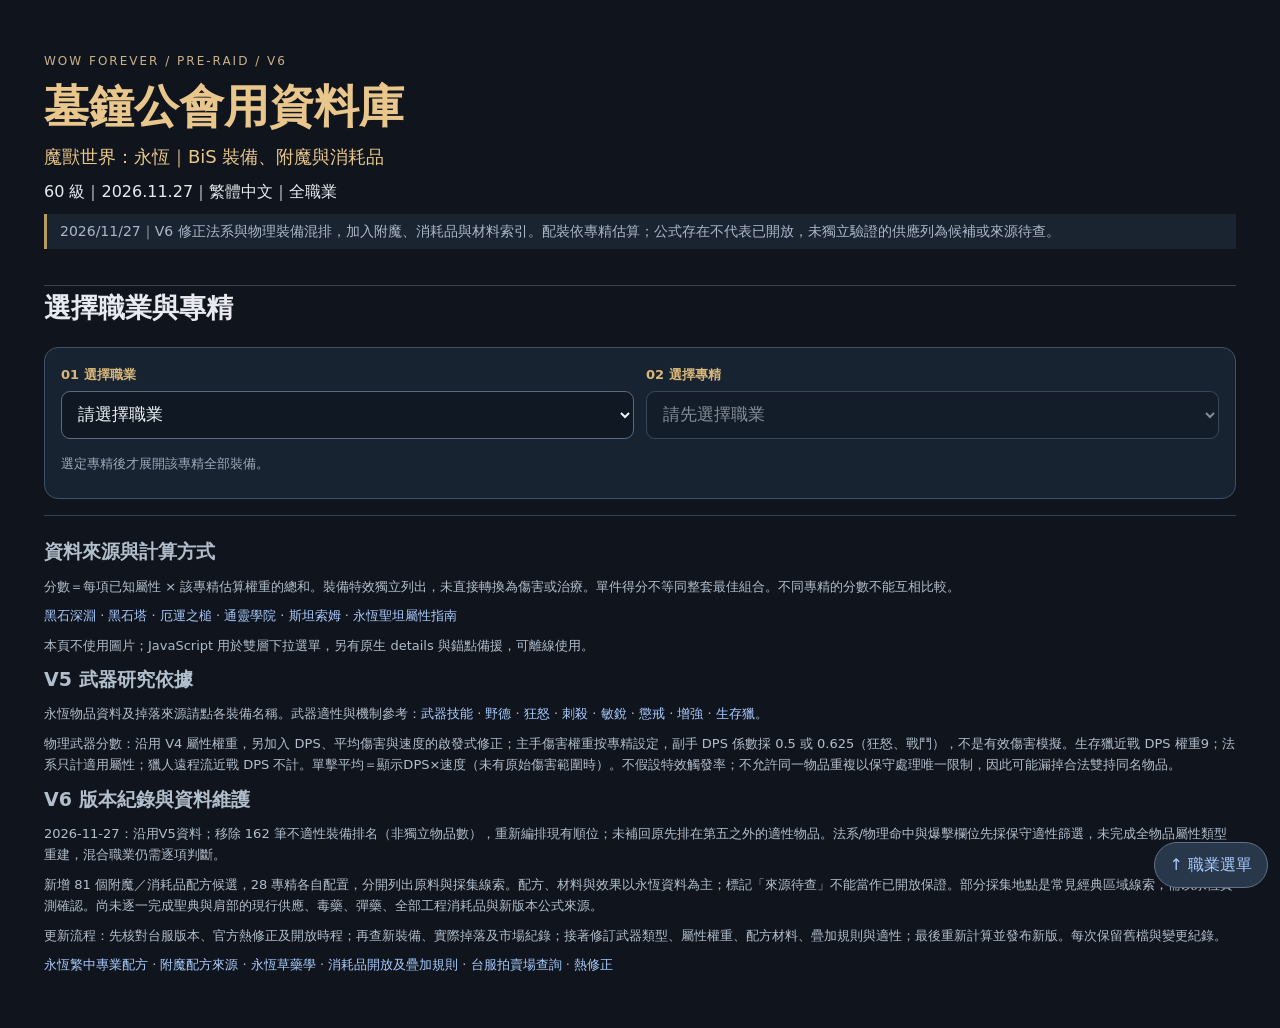
==== commit b1c87839: "Brand: rename site to 墓鐘公會用資料庫" ====
--- a/index.html
+++ b/index.html
@@ -1,5 +1,5 @@
 <!DOCTYPE html>
 
-<html lang="zh-Hant"><meta charset="utf-8"/><meta content="width=device-width,initial-scale=1" name="viewport"/><title>永恆 BiS｜台服繁中裝備研究站 V6</title><meta name="description" content="魔獸世界永恆台服60級全職業裝備、武器、附魔、消耗品與材料來源研究指南。非官方，排名為估算。"><meta property="og:title" content="永恆 BiS｜台服繁中裝備研究站"><meta property="og:description" content="九大職業、28種專精，查詢團本前裝備、武器、附魔與消耗品。"><meta property="og:type" content="website"><style>*{box-sizing:border-box}html{scroll-behavior:smooth}body{margin:0;background:#10151d;color:#e8eaf0;font-family:system-ui,-apple-system,"PingFang TC","Microsoft JhengHei",sans-serif;line-height:1.65}main{max-width:1240px;margin:auto;padding:24px}a{color:#a8cbff;text-decoration:none}a:hover{text-decoration:underline}header{border-bottom:1px solid #41404a;padding:28px 0}h1{font-size:clamp(28px,5vw,45px);line-height:1.2;margin:8px 0;color:#e9c78c}h2{font-size:27px;margin:0 0 8px}h3{font-size:19px;margin:0}p{margin:8px 0}small{display:block;color:#9da9bb;font-size:12px}.eyebrow{color:#c9b288;font-size:12px;letter-spacing:2px}.summary{display:grid;grid-template-columns:repeat(3,1fr);gap:10px;margin:18px 0}.metric{background:#1b2330;border:1px solid #344052;padding:16px;border-radius:12px}.metric b{display:block;font-size:27px;color:#e9c78c}.nav{display:grid;grid-template-columns:repeat(auto-fit,minmax(180px,1fr));gap:12px}.classnav{border:1px solid #3a4655;background:#1a2330;padding:14px;border-radius:12px}.classnav b{display:block;margin-bottom:8px;color:var(--cc)}.classnav a{display:block;padding:5px 0;color:#dee6f2}.spec{margin:38px 0;scroll-margin-top:12px;border-top:3px solid var(--cc);padding-top:20px}.spec h2{color:var(--cc)}.strategy{background:#1a2330;padding:12px 16px;border-radius:8px;color:#d6ddeb}.weights{font-size:13px;color:#aeb9c9;padding:10px 0}.weights span{display:inline-block;margin:3px 5px 3px 0;padding:3px 8px;background:#202a37;border-radius:5px}.slot{border:1px solid #344052;border-radius:12px;margin:14px 0;background:#141d28;padding:14px}.slothead{display:flex;justify-content:space-between;align-items:center;border-bottom:1px solid #334052;padding-bottom:8px;margin-bottom:12px;gap:10px}.slothead span{font-size:12px;color:#aab8ca}.cards{display:grid;grid-template-columns:repeat(auto-fit,minmax(265px,1fr));gap:10px}.item{background:#1b2532;border:1px solid #394758;border-radius:10px;padding:13px;min-width:0}.item:has(.gold){border-color:#b99b60}.itemhead{display:grid;grid-template-columns:35px 1fr auto;gap:9px;align-items:center;margin-bottom:12px}.rank{background:#293849;color:#cbd4e0;border-radius:7px;text-align:center;font-size:20px;font-weight:700}.rank.gold{background:#493d27;color:#f3d197}.item h4{margin:0;font-size:16px;line-height:1.35;color:#9fc3ff;overflow-wrap:anywhere}.score{text-align:right;color:#e6c88e;font-size:17px;font-weight:700;white-space:nowrap}.score small{font-weight:400;font-size:10px}.stats{display:grid;grid-template-columns:repeat(2,minmax(0,1fr));gap:4px 12px;padding:9px 0;border-top:1px solid #334052;border-bottom:1px solid #334052}.stat{display:flex;justify-content:space-between;gap:6px;font-size:13px;align-items:baseline}.stat span{color:#b6c1d0}.stat b{font-variant-numeric:tabular-nums;color:#eef0f4;white-space:nowrap}.stat.effect b{color:#a5dfab}.stat.effect span{color:#c3d6c8}.why,.note,.source{font-size:13px}.why b,.source b{color:#d8b77b;display:block;font-size:11px;letter-spacing:.5px}.note{color:#b5c5d9;padding:7px 9px;background:#151e29;border-radius:5px}.source{border-top:1px solid #334052;padding-top:8px;color:#d5dce6}.candidate{font-size:13px;color:#cad5e4;padding:7px 0;border-bottom:1px solid #273443}.candidate b{color:#b7cee9}.subheading{font-size:12px;color:#cdb48a;margin:12px 0 4px}.empty{color:#9cabbc;font-size:13px}.back{font-size:12px;display:inline-block;margin:8px 0}.notice{font-size:14px;color:#aab8ca;border-left:3px solid #b99b60;padding:6px 13px;background:#1a2330}.top{position:fixed;bottom:12px;right:12px;background:#29374a;border:1px solid #61718a;border-radius:30px;padding:9px 15px;z-index:2}details{margin-top:10px}summary{cursor:pointer;color:#c8d5e6;font-size:13px}footer{border-top:1px solid #344052;padding:20px 0;color:#b1becc;font-size:13px}@media(max-width:600px){main{padding:14px}.summary{gap:6px}.metric{padding:8px}.metric b{font-size:22px}.metric small{font-size:10px}.nav{grid-template-columns:repeat(2,minmax(0,1fr))}.slot{padding:10px}.cards{grid-template-columns:1fr}.item{padding:12px}.stat{font-size:12px}.itemhead{grid-template-columns:30px 1fr auto}.score{font-size:15px}}
+<html lang="zh-Hant"><meta charset="utf-8"/><meta content="width=device-width,initial-scale=1" name="viewport"/><title>墓鐘公會用資料庫｜永恆 BiS V6</title><meta name="description" content="魔獸世界永恆台服60級全職業裝備、武器、附魔、消耗品與材料來源研究指南。非官方，排名為估算。"><meta property="og:title" content="墓鐘公會用資料庫｜永恆 BiS"><meta property="og:description" content="墓鐘公會用資料庫：魔獸世界永恆台服九大職業、28種專精裝備、附魔與消耗品研究指南。"><meta property="og:type" content="website"><style>*{box-sizing:border-box}html{scroll-behavior:smooth}body{margin:0;background:#10151d;color:#e8eaf0;font-family:system-ui,-apple-system,"PingFang TC","Microsoft JhengHei",sans-serif;line-height:1.65}main{max-width:1240px;margin:auto;padding:24px}a{color:#a8cbff;text-decoration:none}a:hover{text-decoration:underline}header{border-bottom:1px solid #41404a;padding:28px 0}h1{font-size:clamp(28px,5vw,45px);line-height:1.2;margin:8px 0;color:#e9c78c}h2{font-size:27px;margin:0 0 8px}h3{font-size:19px;margin:0}p{margin:8px 0}small{display:block;color:#9da9bb;font-size:12px}.eyebrow{color:#c9b288;font-size:12px;letter-spacing:2px}.summary{display:grid;grid-template-columns:repeat(3,1fr);gap:10px;margin:18px 0}.metric{background:#1b2330;border:1px solid #344052;padding:16px;border-radius:12px}.metric b{display:block;font-size:27px;color:#e9c78c}.nav{display:grid;grid-template-columns:repeat(auto-fit,minmax(180px,1fr));gap:12px}.classnav{border:1px solid #3a4655;background:#1a2330;padding:14px;border-radius:12px}.classnav b{display:block;margin-bottom:8px;color:var(--cc)}.classnav a{display:block;padding:5px 0;color:#dee6f2}.spec{margin:38px 0;scroll-margin-top:12px;border-top:3px solid var(--cc);padding-top:20px}.spec h2{color:var(--cc)}.strategy{background:#1a2330;padding:12px 16px;border-radius:8px;color:#d6ddeb}.weights{font-size:13px;color:#aeb9c9;padding:10px 0}.weights span{display:inline-block;margin:3px 5px 3px 0;padding:3px 8px;background:#202a37;border-radius:5px}.slot{border:1px solid #344052;border-radius:12px;margin:14px 0;background:#141d28;padding:14px}.slothead{display:flex;justify-content:space-between;align-items:center;border-bottom:1px solid #334052;padding-bottom:8px;margin-bottom:12px;gap:10px}.slothead span{font-size:12px;color:#aab8ca}.cards{display:grid;grid-template-columns:repeat(auto-fit,minmax(265px,1fr));gap:10px}.item{background:#1b2532;border:1px solid #394758;border-radius:10px;padding:13px;min-width:0}.item:has(.gold){border-color:#b99b60}.itemhead{display:grid;grid-template-columns:35px 1fr auto;gap:9px;align-items:center;margin-bottom:12px}.rank{background:#293849;color:#cbd4e0;border-radius:7px;text-align:center;font-size:20px;font-weight:700}.rank.gold{background:#493d27;color:#f3d197}.item h4{margin:0;font-size:16px;line-height:1.35;color:#9fc3ff;overflow-wrap:anywhere}.score{text-align:right;color:#e6c88e;font-size:17px;font-weight:700;white-space:nowrap}.score small{font-weight:400;font-size:10px}.stats{display:grid;grid-template-columns:repeat(2,minmax(0,1fr));gap:4px 12px;padding:9px 0;border-top:1px solid #334052;border-bottom:1px solid #334052}.stat{display:flex;justify-content:space-between;gap:6px;font-size:13px;align-items:baseline}.stat span{color:#b6c1d0}.stat b{font-variant-numeric:tabular-nums;color:#eef0f4;white-space:nowrap}.stat.effect b{color:#a5dfab}.stat.effect span{color:#c3d6c8}.why,.note,.source{font-size:13px}.why b,.source b{color:#d8b77b;display:block;font-size:11px;letter-spacing:.5px}.note{color:#b5c5d9;padding:7px 9px;background:#151e29;border-radius:5px}.source{border-top:1px solid #334052;padding-top:8px;color:#d5dce6}.candidate{font-size:13px;color:#cad5e4;padding:7px 0;border-bottom:1px solid #273443}.candidate b{color:#b7cee9}.subheading{font-size:12px;color:#cdb48a;margin:12px 0 4px}.empty{color:#9cabbc;font-size:13px}.back{font-size:12px;display:inline-block;margin:8px 0}.notice{font-size:14px;color:#aab8ca;border-left:3px solid #b99b60;padding:6px 13px;background:#1a2330}.top{position:fixed;bottom:12px;right:12px;background:#29374a;border:1px solid #61718a;border-radius:30px;padding:9px 15px;z-index:2}details{margin-top:10px}summary{cursor:pointer;color:#c8d5e6;font-size:13px}footer{border-top:1px solid #344052;padding:20px 0;color:#b1becc;font-size:13px}@media(max-width:600px){main{padding:14px}.summary{gap:6px}.metric{padding:8px}.metric b{font-size:22px}.metric small{font-size:10px}.nav{grid-template-columns:repeat(2,minmax(0,1fr))}.slot{padding:10px}.cards{grid-template-columns:1fr}.item{padding:12px}.stat{font-size:12px}.itemhead{grid-template-columns:30px 1fr auto}.score{font-size:15px}}
 .spec{display:none}.spec:target,.spec.active{display:block}.js-select{display:none}.js-ready .js-select{display:grid;grid-template-columns:1fr 1fr;gap:12px}.js-ready .fallback{display:none}.selector{background:#182331;padding:16px;border:1px solid #405166;border-radius:14px;margin:16px 0}.selector label{display:block;color:#d8b77b;font-size:13px;font-weight:650}.selector select{width:100%;display:block;margin:6px 0;padding:12px;background:#101923;color:#eef3fa;border:1px solid #576b82;border-radius:9px;font-size:17px;min-height:48px}.selector select:disabled{opacity:.5}.classdrop{margin:8px 0;border:1px solid #3c4b60;border-radius:9px;padding:8px 12px}.classdrop summary{font-size:16px;color:var(--cc);font-weight:700}.classdrop summary span{float:right;color:#aab8ca;font-size:12px}.classdrop a{display:block;padding:10px 12px;border-top:1px solid #334052;color:#e8eaf0}.classdrop a span{float:right}.weaponpanel{background:linear-gradient(135deg,#242c35,#17222f);border:1px solid #ad925b;padding:18px;border-radius:14px;margin:18px 0}.weaponpanel h3{color:#ead1a0;font-size:22px}.combo{display:grid;grid-template-columns:30px 1fr auto;gap:9px;align-items:center;padding:11px 0;border-bottom:1px solid #3b4654}.combo-rank,.combo-score{color:#e9c78c;font-variant-numeric:tabular-nums}.combo strong{font-size:14px}.rangedpick{padding:10px;background:#14202c;border-radius:8px}.weaponmetrics{display:grid;grid-template-columns:repeat(3,minmax(0,1fr));gap:5px;margin-bottom:10px}.weaponmetrics div{background:#121c28;border:1px solid #3c4e60;padding:7px;border-radius:7px}.weaponmetrics small{font-size:10px}.weaponmetrics b{font-size:18px;color:#f2d39d;font-variant-numeric:tabular-nums}.stats{grid-template-columns:1fr 1fr;gap:7px 16px}.stat{border-bottom:1px solid #293847;padding:3px 0}.armor-label{color:#e9c78c;margin:28px 0 10px}.js-ready .spec:not(.active){display:none}.js-ready .spec.active{display:block}@media(max-width:600px){.js-ready .js-select{grid-template-columns:1fr}.weaponmetrics b{font-size:16px}.weaponmetrics small{font-size:10px}.weaponpanel{padding:12px}.combo strong{font-size:13px}.selector{padding:12px}}
-.prepnav{margin:22px 0}.prepgroup{border:1px solid #40546a;background:#182332;border-radius:14px;overflow:hidden;margin:12px 0}.prepgroup>summary{padding:16px;font-size:19px;font-weight:700;color:#e9c78c;list-style:none;display:flex;align-items:center;gap:12px}.prepgroup>summary:after{content:'＋';margin-left:auto}.prepgroup[open]>summary:after{content:'−'}.prepgroup>summary span{font-size:12px;color:#b1c0d4}.prepgroup>summary small{font-size:11px;font-weight:400;margin-left:auto}.prep-inner{padding:0 15px 16px}.prep-advice{background:#111c29;border-left:3px solid #b69b64;padding:12px;color:#cdd9e8;font-size:14px}.prep-grid{display:grid;grid-template-columns:repeat(auto-fit,minmax(265px,1fr));gap:10px;margin-top:12px}.prep-card{background:#111b27;border:1px solid #3a4a5d;border-radius:10px;padding:14px;min-width:0}.prep-top{display:flex;align-items:center;justify-content:space-between;gap:5px}.prep-slot,.prep-status{font-size:11px;color:#a7b7ce}.prep-card h4{margin:7px 0;color:#a9c8ff;font-size:17px}.prep-effect{color:#a4dda8;font-size:15px;font-weight:650;padding:9px 0;border-top:1px solid #344456;border-bottom:1px solid #344456}.prep-card p{font-size:13px;color:#c7d2df}.prep-card details summary{color:#e9c78c;font-weight:650;padding:5px 0}.prep-recipe{font-size:12px;color:#c6d2e1}.prep-recipe ul{list-style:none;padding:0;margin:8px 0}.prep-recipe li{padding:7px 0;border-top:1px solid #2d3d4f}.prep-recipe li b{color:#e5eaf2}.prep-recipe li small{font-size:12px}.prep-alts{margin-top:15px}.prep-alts>summary{padding:8px 0;color:#d4b985;font-weight:700}.prep-recipe a{font-size:12px}.prepgroup summary::-webkit-details-marker{display:none}@media(max-width:600px){.prep-grid{grid-template-columns:1fr}.prepgroup>summary{font-size:16px;padding:12px}.prepgroup>summary small{display:none}.prep-inner{padding:0 10px 12px}}</style><body><main id="top"><header><div class="eyebrow">WOW FOREVER / PRE-RAID / V6</div><h1>永恆 · BiS 裝備、附魔與消耗品</h1><p>60 級｜2026.11.27｜繁體中文｜全職業</p><p class="notice">2026/11/27｜V6 修正法系與物理裝備混排，加入附魔、消耗品與材料索引。配裝依專精估算；公式存在不代表已開放，未獨立驗證的供應列為候補或來源待查。</p></header><h2>選擇職業與專精</h2><div class="selector"><div class="js-select"><label>01 選擇職業<select id="class-select"><option value="">請選擇職業</option><option value="戰士">戰士</option><option value="聖騎士">聖騎士</option><option value="獵人">獵人</option><option value="盜賊">盜賊</option><option value="牧師">牧師</option><option value="薩滿">薩滿</option><option value="法師">法師</option><option value="術士">術士</option><option value="德魯伊">德魯伊</option></select></label><label>02 選擇專精<select disabled="" id="spec-select"><option value="">請先選擇職業</option></select></label></div><div class="fallback"><p class="empty">若預覽器不執行腳本，可使用下方原生下拉選單。</p><details class="classdrop" style="--cc:#c79c6e"><summary>戰士<span>3 專精</span></summary><div><a href="#spec-1">武器 <span>›</span></a><a href="#spec-2">狂怒 <span>›</span></a><a href="#spec-3">防護 <span>›</span></a></div></details><details class="classdrop" style="--cc:#f58cba"><summary>聖騎士<span>3 專精</span></summary><div><a href="#spec-4">神聖 <span>›</span></a><a href="#spec-5">防護 <span>›</span></a><a href="#spec-6">懲戒 <span>›</span></a></div></details><details class="classdrop" style="--cc:#abd473"><summary>獵人<span>3 專精</span></summary><div><a href="#spec-7">野獸控制 <span>›</span></a><a href="#spec-8">射擊 <span>›</span></a><a href="#spec-9">生存 <span>›</span></a></div></details><details class="classdrop" style="--cc:#fff569"><summary>盜賊<span>3 專精</span></summary><div><a href="#spec-10">刺殺 <span>›</span></a><a href="#spec-11">戰鬥 <span>›</span></a><a href="#spec-12">敏銳 <span>›</span></a></div></details><details class="classdrop" style="--cc:#e7e7e7"><summary>牧師<span>3 專精</span></summary><div><a href="#spec-13">戒律 <span>›</span></a><a href="#spec-14">神聖 <span>›</span></a><a href="#spec-15">暗影 <span>›</span></a></div></details><details class="classdrop" style="--cc:#70a6f1"><summary>薩滿<span>3 專精</span></summary><div><a href="#spec-16">元素 <span>›</span></a><a href="#spec-17">增強 <span>›</span></a><a href="#spec-18">恢復 <span>›</span></a></div></details><details class="classdrop" style="--cc:#69ccf0"><summary>法師<span>3 專精</span></summary><div><a href="#spec-19">秘法 <span>›</span></a><a href="#spec-20">火焰 <span>›</span></a><a href="#spec-21">冰霜 <span>›</span></a></div></details><details class="classdrop" style="--cc:#9482c9"><summary>術士<span>3 專精</span></summary><div><a href="#spec-22">痛苦 <span>›</span></a><a href="#spec-23">惡魔學識 <span>›</span></a><a href="#spec-24">毀滅 <span>›</span></a></div></details><details class="classdrop" style="--cc:#ff7d0a"><summary>德魯伊<span>4 專精</span></summary><div><a href="#spec-25">平衡 <span>›</span></a><a href="#spec-26">野性貓德 <span>›</span></a><a href="#spec-27">野性熊坦 <span>›</span></a><a href="#spec-28">恢復 <span>›</span></a></div></details></div><p class="empty" id="selection-hint">選定專精後才展開該專精全部裝備。</p></div><section class="spec" id="spec-1" style="--cc:#c79c6e"><h2>戰士 · 武器</h2><p class="strategy"><b>物理輸出</b>　雙手武器傷害、命中與力量；命中已滿時下修命中權重。</p><details><summary>查看本專精估算權重</summary><div class="weights"><span>命中機率 × 22</span><span>致命一擊機率 × 19</span><span>降低閃躲／招架 × 18</span><span>近戰武器DPS × 12</span><span>武器傷害 × 3</span><span>武器技能 × 3</span><span>力量 × 2</span><span>攻擊強度 × 1</span><span>敏捷 × 0.75</span><span>耐力 × 0.15</span></div></details><p class="empty">同部位分數可比較，雙手與單手＋副手必須成組考量；戒指、飾品須選兩件且遵守唯一限制。</p><div class="prepnav"><details class="prepgroup"><summary><span>01</span> 附魔最佳化 <small>展開部位與材料</small></summary><div class="prep-inner"><p class="prep-advice">雙手武器：十字軍爆發與固定力量按觸發比較；怒氣不足優先怒氣藥水。</p><p class="empty">腰部、戒指、飾品與聖物不假定有通用附魔。未開放團本附魔排除；主副手按實際武器類型擇用。以下附魔配方來源及材料狀態請展開確認。</p><div class="prep-grid"><article class="prep-card"><div class="prep-top"><span class="prep-slot">頭部／腿部（各一份）</span><span class="prep-status">任務候補</span></div><h4>急速秘藥（Arcanum of Rapidity）</h4><div class="prep-effect">攻擊速度 +1%</div><p>永恆任務資料庫有條目，材料與數值仍須現場確認。</p><details><summary>材料及任務來源</summary><p>急速聖典×1、原始黑鑽石×1、大塊魔光碎片×2、英雄之血×2</p><p>厄運之槌圖書館－博學者萊德羅斯；英雄之血：東／西瘟疫之地地面拾取（來源線索）。 原始黑鑽石：滿等副本／拍賣場線索；聖典：厄運之槌；魔光碎片：分解高等級藍裝。</p><a href="https://eternadex.com/en/buchbaende/">聖典來源（含經典參考）</a></details></article><article class="prep-card"><div class="prep-top"><span class="prep-slot">肩部</span><span class="prep-status">聲望候補</span></div><h4>黎明披肩附魔（依抗性）</h4><div class="prep-effect">指定抗性 +5</div><p>首領機制選火焰／自然等抗性；非輸出提升。</p><details><summary>取得方式</summary><p>銀色黎明崇敬，軍需官兌換；配額及所需徽記需向現行商人確認，不推定舊版價格。</p><a href="https://kovarel.com/wow-forever/guides/enchants">永恆附魔來源參考</a></details></article><article class="prep-card"><div class="prep-top"><span class="prep-slot">頸部 · 附魔</span><span class="prep-status">來源待確認</span></div><h4>力量</h4><div class="prep-effect">力量 +5</div><p>力量型近戰輸出</p><details><summary>材料、採集與配方來源</summary><div class="prep-recipe"><b>配方取得</b><p>商人配方；附魔210</p><small>配方數值已查；開放來源需確認</small><ul><li><b>強效虛空精華×4</b><small>分解中高等級綠裝或合成次級精華</small></li><li><b>大塊強光碎片×4</b><small>分解中高等級藍裝</small></li><li><b>夢境之塵×10</b><small>分解中高等級綠裝</small></li><li><b>硫酸×4</b><small>鍊金製作；配方見鍊金術清單</small></li><li><b>鋁土礦×4</b><small>採礦稀有副產物；具體礦脈待查</small></li></ul><a href="https://wowamobi.com/professions/enchanting">永恆配方資料</a> · <a href="https://www.zockify.com/forever/professions/enchanting/recipes/">配方來源交叉查詢</a></div></details></article><article class="prep-card"><div class="prep-top"><span class="prep-slot">背部 · 附魔</span><span class="prep-status">來源待確認</span></div><h4>敏捷</h4><div class="prep-effect">敏捷 +5</div><p>物理輸出、閃躲</p><details><summary>材料、採集與配方來源</summary><div class="prep-recipe"><b>配方取得</b><p>配方／公式；正式服販售或掉落點未獨立證實</p><small>配方數值已查；開放來源需確認</small><ul><li><b>強效不滅精華×3</b><small>分解高等級綠裝（武器較常出精華）</small></li><li><b>幻影之塵×9</b><small>分解高等級綠裝（護甲較常出塵）</small></li><li><b>火焰精華×1</b><small>火焰元素，燃燒平原／安戈洛火羽山（區域線索）</small></li></ul><a href="https://wowamobi.com/professions/enchanting">永恆配方資料</a> · <a href="https://www.zockify.com/forever/professions/enchanting/recipes/">配方來源交叉查詢</a></div></details></article><article class="prep-card"><div class="prep-top"><span class="prep-slot">胸部 · 附魔</span><span class="prep-status">來源待確認</span></div><h4>強效屬性</h4><div class="prep-effect">全屬性 +4</div><p>兼顧輸出與生存</p><details><summary>材料、採集與配方來源</summary><div class="prep-recipe"><b>配方取得</b><p>配方／公式；正式服販售或掉落點未獨立證實</p><small>配方數值已查；開放來源需確認</small><ul><li><b>大塊魔光碎片×4</b><small>分解高等級精良裝；刷滿等五人副本</small></li><li><b>幻影之塵×15</b><small>分解高等級綠裝（護甲較常出塵）</small></li><li><b>強效不滅精華×10</b><small>分解高等級綠裝（武器較常出精華）</small></li></ul><a href="https://wowamobi.com/professions/enchanting">永恆配方資料</a> · <a href="https://www.zockify.com/forever/professions/enchanting/recipes/">配方來源交叉查詢</a></div></details></article><article class="prep-card"><div class="prep-top"><span class="prep-slot">手腕 · 附魔</span><span class="prep-status">來源有報導</span></div><h4>超強力量</h4><div class="prep-effect">力量 +9</div><p>提高近戰攻強</p><details><summary>材料、採集與配方來源</summary><div class="prep-recipe"><b>配方取得</b><p>逆風小徑－逆風術士（配方來源指引）；附魔295</p><small>永恆配方來源指南</small><ul><li><b>幻影之塵×6</b><small>分解高等級綠裝（護甲較常出塵）</small></li><li><b>強效不滅精華×6</b><small>分解高等級綠裝（武器較常出精華）</small></li></ul><a href="https://wowamobi.com/professions/enchanting">永恆配方資料</a> · <a href="https://www.zockify.com/forever/professions/enchanting/recipes/">配方來源交叉查詢</a></div></details></article><article class="prep-card"><div class="prep-top"><span class="prep-slot">手部 · 附魔</span><span class="prep-status">來源有報導</span></div><h4>強效力量</h4><div class="prep-effect">力量 +10</div><p>穩定近戰攻強</p><details><summary>材料、採集與配方來源</summary><div class="prep-recipe"><b>配方取得</b><p>黑石塔小怪（配方來源指引）；附魔295</p><small>永恆配方來源指南</small><ul><li><b>強效不滅精華×4</b><small>分解高等級綠裝（武器較常出精華）</small></li><li><b>幻影之塵×4</b><small>分解高等級綠裝（護甲較常出塵）</small></li></ul><a href="https://wowamobi.com/professions/enchanting">永恆配方資料</a> · <a href="https://www.zockify.com/forever/professions/enchanting/recipes/">配方來源交叉查詢</a></div></details></article><article class="prep-card"><div class="prep-top"><span class="prep-slot">腳部 · 附魔</span><span class="prep-status">來源待確認</span></div><h4>初級速度</h4><div class="prep-effect">提高移動速度</div><p>減少跑位損失，提升生存</p><details><summary>材料、採集與配方來源</summary><div class="prep-recipe"><b>配方取得</b><p>訓練師線索；附魔（具體學習點未確認）</p><small>配方數值已查；開放來源需確認</small><ul><li><b>小塊強光碎片×1</b><small>分解相應等級藍裝</small></li><li><b>青綠石×1</b><small>採礦礦脈副產物</small></li><li><b>次級虛空精華×1</b><small>分解中高等級綠裝</small></li></ul><a href="https://wowamobi.com/professions/enchanting">永恆配方資料</a> · <a href="https://www.zockify.com/forever/professions/enchanting/recipes/">配方來源交叉查詢</a></div></details></article><article class="prep-card"><div class="prep-top"><span class="prep-slot">主手／雙手 · 附魔</span><span class="prep-status">來源有報導</span></div><h4>十字軍</h4><div class="prep-effect">觸發力量 +100（15秒）；治療75–125</div><p>物理爆發，實際收益受觸發與武器速度影響</p><details><summary>材料、採集與配方來源</summary><div class="prep-recipe"><b>配方取得</b><p>西瘟疫－血色縛法者／東瘟疫－血色大法師（指南）；附魔300</p><small>永恆配方來源指南</small><ul><li><b>大塊魔光碎片×4</b><small>分解高等級精良裝；刷滿等五人副本</small></li><li><b>正義寶珠×2</b><small>斯坦索姆血色區人形怪；依永恆掉落查核</small></li></ul><a href="https://wowamobi.com/professions/enchanting">永恆配方資料</a> · <a href="https://www.zockify.com/forever/professions/enchanting/recipes/">配方來源交叉查詢</a></div></details></article></div><details class="prep-alts"><summary>替代及高階候補（2）</summary><div class="prep-grid"><article class="prep-card"><div class="prep-top"><span class="prep-slot">手部 · 附魔</span><span class="prep-status">來源待確認</span></div><h4>超強力量</h4><div class="prep-effect">力量 +15</div><p>若公式現已取得，強於+10力量</p><details><summary>材料、採集與配方來源</summary><div class="prep-recipe"><b>配方取得</b><p>配方／公式；正式服販售或掉落點未獨立證實</p><small>配方數值已查；開放來源需確認</small><ul><li><b>聯結水晶×4</b><small>分解高等級史詩裝；稀有精良分解亦可能產生，依永恆實際結果</small></li><li><b>強效不滅精華×8</b><small>分解高等級綠裝（武器較常出精華）</small></li><li><b>大地精華×4</b><small>土元素，希利蘇斯／安戈洛（區域線索）</small></li></ul><a href="https://wowamobi.com/professions/enchanting">永恆配方資料</a> · <a href="https://www.zockify.com/forever/professions/enchanting/recipes/">配方來源交叉查詢</a></div></details></article><article class="prep-card"><div class="prep-top"><span class="prep-slot">武器 · 附魔</span><span class="prep-status">來源待確認</span></div><h4>力量</h4><div class="prep-effect">力量 +15</div><p>固定力量；野德不假定十字軍觸發</p><details><summary>材料、採集與配方來源</summary><div class="prep-recipe"><b>配方取得</b><p>配方／公式；正式服販售或掉落點未獨立證實</p><small>配方數值已查；開放來源需確認</small><ul><li><b>大塊魔光碎片×6</b><small>分解高等級精良裝；刷滿等五人副本</small></li><li><b>強效不滅精華×6</b><small>分解高等級綠裝（武器較常出精華）</small></li><li><b>幻影之塵×4</b><small>分解高等級綠裝（護甲較常出塵）</small></li><li><b>大地精華×2</b><small>土元素，希利蘇斯／安戈洛（區域線索）</small></li></ul><a href="https://wowamobi.com/professions/enchanting">永恆配方資料</a> · <a href="https://www.zockify.com/forever/professions/enchanting/recipes/">配方來源交叉查詢</a></div></details></article></div></details></div></details><details class="prepgroup"><summary><span>02</span> 消耗品最佳化 <small>展開效果、使用時機與材料</small></summary><div class="prep-inner"><p class="prep-advice">精煉藥水一次一種；食物一次一種。長效藥劑依相同增益覆蓋規則擇用，爆發／防護／回復藥水可能共冷卻，按首領機制分配。高階配方未證實開放時，使用已買得到的替代品；不假定全部可疊加。</p><div class="prep-grid"><article class="prep-card"><div class="prep-top"><span class="prep-slot">長效藥劑 · 鍊金術</span><span class="prep-status">來源待確認</span></div><h4>灰熊藥劑</h4><div class="prep-effect">力量 +25、致命一擊 +2%（30分鐘）</div><p>力量型近戰；與同類增益先檢查互斥</p><details><summary>材料、採集與配方來源</summary><div class="prep-recipe"><b>配方取得</b><p>配方／公式；正式服販售或掉落點未獨立證實</p><small>配方數值已查；開放來源需確認</small><ul><li><b>格羅姆之血×3</b><small>草藥學：費伍德、詛咒之地、屠魔峽谷</small></li><li><b>盲目草×1</b><small>草藥學：悲傷沼澤、安戈洛</small></li><li><b>水晶瓶×1</b><small>鍊金／專業材料商人</small></li></ul><a href="https://wowamobi.com/professions/alchemy">永恆配方資料</a> · <a href="https://wowamobi.com/market">台服拍賣場查詢</a></div></details></article><article class="prep-card"><div class="prep-top"><span class="prep-slot">食物 · 烹飪</span><span class="prep-status">來源待確認</span></div><h4>水煮陽鱗鮭魚</h4><div class="prep-effect">攻擊強度 +40（15分鐘）</div><p>物理輸出；永恆不是回血食物</p><details><summary>材料、採集與配方來源</summary><div class="prep-recipe"><b>配方取得</b><p>配方／公式；正式服販售或掉落點未獨立證實</p><small>配方數值已查；開放來源需確認</small><ul><li><b>新鮮的陽鱗鮭魚×1</b><small>高等級內陸水域釣魚（白天常見，永恆時段待查）</small></li></ul><a href="https://wowamobi.com/professions/cooking">永恆配方資料</a> · <a href="https://wowamobi.com/market">台服拍賣場查詢</a></div></details></article><article class="prep-card"><div class="prep-top"><span class="prep-slot">戰鬥藥水 · 鍊金術</span><span class="prep-status">來源待確認</span></div><h4>強效怒氣藥水</h4><div class="prep-effect">怒氣45–75、力量 +60（20秒）</div><p>戰士／熊形態可用；貓形態不作怒氣推薦</p><details><summary>材料、採集與配方來源</summary><div class="prep-recipe"><b>配方取得</b><p>配方／公式；正式服販售或掉落點未獨立證實</p><small>配方數值已查；開放來源需確認</small><ul><li><b>格羅姆之血×3</b><small>草藥學：費伍德、詛咒之地、屠魔峽谷</small></li><li><b>水晶瓶×1</b><small>鍊金／專業材料商人</small></li></ul><a href="https://wowamobi.com/professions/alchemy">永恆配方資料</a> · <a href="https://wowamobi.com/market">台服拍賣場查詢</a></div></details></article><article class="prep-card"><div class="prep-top"><span class="prep-slot">暫時武器增益 · 鍛造</span><span class="prep-status">來源待確認</span></div><h4>緻密磨刀石／緻密平衡石</h4><div class="prep-effect">武器傷害 +8（30分鐘）</div><p>依鋒利武器／鈍器分別使用；野德變形與獵人遠程效益不假定</p><details><summary>材料、採集與配方來源</summary><div class="prep-recipe"><b>配方取得</b><p>鍛造；訓練師線索</p><small>配方數值已查；開放來源需確認</small><ul><li><b>厚重的石頭×1（每件）</b><small>採礦瑟銀礦脈</small></li></ul><a href="https://wowamobi.com/professions/blacksmithing">永恆配方資料</a> · <a href="https://wowamobi.com/market">台服拍賣場查詢</a></div></details></article><article class="prep-card"><div class="prep-top"><span class="prep-slot">精煉藥水 · 鍊金術</span><span class="prep-status">來源待確認</span></div><h4>泰坦精煉藥水</h4><div class="prep-effect">生命上限 +1200（2小時）</div><p>高難度首領生存；配方與成品供應須確認</p><details><summary>材料、採集與配方來源</summary><div class="prep-recipe"><b>配方取得</b><p>配方／公式；正式服販售或掉落點未獨立證實</p><small>配方數值已查；開放來源需確認</small><ul><li><b>格羅姆之血×30</b><small>草藥學：費伍德、詛咒之地、屠魔峽谷</small></li><li><b>石鱗魚油×10</b><small>鍊金：石鱗鰻（沿海釣魚）</small></li><li><b>黑蓮花×1</b><small>草藥學：高等級區域（冬泉谷、燃燒平原、東瘟疫、希利蘇斯）；刷新規則以永恆為準</small></li><li><b>水晶瓶×1</b><small>鍊金／專業材料商人</small></li></ul><a href="https://wowamobi.com/professions/alchemy">永恆配方資料</a> · <a href="https://wowamobi.com/market">台服拍賣場查詢</a></div></details></article><article class="prep-card"><div class="prep-top"><span class="prep-slot">回復藥水 · 急救</span><span class="prep-status">來源待確認</span></div><h4>極效治療藥水</h4><div class="prep-effect">回復1050–1750生命</div><p>緊急救命；永恆由急救製作</p><details><summary>材料、採集與配方來源</summary><div class="prep-recipe"><b>配方取得</b><p>手冊；急救275</p><small>配方數值已查；開放來源需確認</small><ul><li><b>水晶瓶×1</b><small>鍊金／專業材料商人</small></li><li><b>舒心草×3</b><small>烹飪材料商人</small></li><li><b>黃金蔘×1</b><small>草藥學：安戈洛、艾薩拉、冬泉谷、瘟疫之地</small></li></ul><a href="https://wowamobi.com/professions/first-aid">永恆配方資料</a> · <a href="https://wowamobi.com/market">台服拍賣場查詢</a></div></details></article><article class="prep-card"><div class="prep-top"><span class="prep-slot">應急消耗品 · 急救</span><span class="prep-status">來源待確認</span></div><h4>厚符文布繃帶</h4><div class="prep-effect">8秒回復2000生命</div><p>安全空檔使用，受傷會中斷</p><details><summary>材料、採集與配方來源</summary><div class="prep-recipe"><b>配方取得</b><p>急救訓練師線索</p><small>配方數值已查；開放來源需確認</small><ul><li><b>符文布×2</b><small>高等級人形怪／滿等副本</small></li></ul><a href="https://wowamobi.com/professions/first-aid">永恆配方資料</a> · <a href="https://wowamobi.com/market">台服拍賣場查詢</a></div></details></article><article class="prep-card"><div class="prep-top"><span class="prep-slot">抗性藥水 · 鍊金術</span><span class="prep-status">來源待確認</span></div><h4>強效火焰防護藥水</h4><div class="prep-effect">吸收1950–3250火焰傷害（2分鐘）</div><p>火焰機制才使用</p><details><summary>材料、採集與配方來源</summary><div class="prep-recipe"><b>配方取得</b><p>配方／公式；正式服販售或掉落點未獨立證實</p><small>配方數值已查；開放來源需確認</small><ul><li><b>元素火焰×1</b><small>鍊金轉化火焰之心；另有元素怪來源線索</small></li><li><b>夢葉草×1</b><small>草藥學：安戈洛、艾薩拉、燃燒平原、瘟疫之地</small></li><li><b>水晶瓶×1</b><small>鍊金／專業材料商人</small></li></ul><a href="https://wowamobi.com/professions/alchemy">永恆配方資料</a> · <a href="https://wowamobi.com/market">台服拍賣場查詢</a></div></details></article><article class="prep-card"><div class="prep-top"><span class="prep-slot">抗性藥水 · 鍊金術</span><span class="prep-status">來源待確認</span></div><h4>強效自然防護藥水</h4><div class="prep-effect">吸收1950–3250自然傷害（2分鐘）</div><p>自然機制才使用</p><details><summary>材料、採集與配方來源</summary><div class="prep-recipe"><b>配方取得</b><p>配方／公式；正式服販售或掉落點未獨立證實</p><small>配方數值已查；開放來源需確認</small><ul><li><b>元素之土×1</b><small>土元素怪（荒蕪之地等）</small></li><li><b>夢葉草×1</b><small>草藥學：安戈洛、艾薩拉、燃燒平原、瘟疫之地</small></li><li><b>水晶瓶×1</b><small>鍊金／專業材料商人</small></li></ul><a href="https://wowamobi.com/professions/alchemy">永恆配方資料</a> · <a href="https://wowamobi.com/market">台服拍賣場查詢</a></div></details></article><article class="prep-card"><div class="prep-top"><span class="prep-slot">抗性藥水 · 鍊金術</span><span class="prep-status">來源待確認</span></div><h4>強效冰霜防護藥水</h4><div class="prep-effect">吸收1950–3250冰霜傷害（2分鐘）</div><p>冰霜機制才使用</p><details><summary>材料、採集與配方來源</summary><div class="prep-recipe"><b>配方取得</b><p>配方／公式；正式服販售或掉落點未獨立證實</p><small>配方數值已查；開放來源需確認</small><ul><li><b>元素之水×1</b><small>水元素怪</small></li><li><b>夢葉草×1</b><small>草藥學：安戈洛、艾薩拉、燃燒平原、瘟疫之地</small></li><li><b>水晶瓶×1</b><small>鍊金／專業材料商人</small></li></ul><a href="https://wowamobi.com/professions/alchemy">永恆配方資料</a> · <a href="https://wowamobi.com/market">台服拍賣場查詢</a></div></details></article></div></div></details></div><div class="weaponpanel"><div class="eyebrow">WEAPON OPTIMIZER / 武器搭配</div><h3>專精武器最佳化</h3><p>雙手武器：高 DPS 與單次傷害優先，慢速有利武器傷害型技能；不把攻速當成唯一標準。</p><div class="combolist"><div class="combo"><b class="combo-rank">01</b><div><strong>無情鐮刀（雙手劍）</strong><small>不含未量化特效及附魔</small></div><b class="combo-score">947.3</b></div><div class="combo"><b class="combo-rank">02</b><div><strong>和平製造者（長柄武器）</strong><small>不含未量化特效及附魔</small></div><b class="combo-score">919.7</b></div><div class="combo"><b class="combo-rank">03</b><div><strong>黑手魔鋸（長柄武器）</strong><small>不含未量化特效及附魔</small></div><b class="combo-score">912.6</b></div><div class="combo"><b class="combo-rank">04</b><div><strong>墓石戰斧（雙手斧）</strong><small>不含未量化特效及附魔</small></div><b class="combo-score">890.0</b></div><div class="combo"><b class="combo-rank">05</b><div><strong>閃光白金戰錘（雙手錘）</strong><small>不含未量化特效及附魔</small></div><b class="combo-score">880.7</b></div></div><small>組合分＝主手／雙手＋副手屬性及手位修正＋已知套裝加成。不同專精分數不可互比。只比較已收錄候選。</small></div><div class="weapon-groups"><div class="slot weapon-slot"><div class="slothead"><h3>雙手武器</h3><span>5/5 適性順位</span></div><div class="cards"><article class="item"><div class="itemhead"><div class="rank gold">1</div><div><h4><a href="https://wowamobi.com/items/13163">無情鐮刀</a></h4><small>雙手劍 · 雙手 · ID 13163</small></div><div class="score">947.3<small>武器估算分</small></div></div><div class="weaponmetrics"><div><small>傷害範圍</small><b>140–210</b></div><div><small>每秒傷害</small><b>53.0</b></div><div><small>速度（秒）</small><b>3.30</b></div></div><div class="stats"><div class="stat base"><span>力量</span><b>20</b></div><div class="stat base"><span>敏捷</span><b>9</b></div><div class="stat base"><span>耐力</span><b>11</b></div><div class="stat effect"><span>招架機率</span><b>1%</b></div><div class="stat effect"><span>降低閃躲／招架</span><b>1%</b></div></div><p class="why"><b>推薦原因</b>53 武器DPS；3.3秒攻速按主／副手用途計分。 額外：力量、降低閃躲／招架、敏捷</p><div class="source"><b>取得方式</b>黑石塔下層－維姆薩拉克主宰</div></article><article class="item"><div class="itemhead"><div class="rank">2</div><div><h4><a href="https://wowamobi.com/items/18725">和平製造者</a></h4><small>長柄武器 · 雙手 · ID 18725</small></div><div class="score">919.7<small>武器估算分</small></div></div><div class="weaponmetrics"><div><small>平均單擊（推算）</small><b>約 171.4</b></div><div><small>每秒傷害</small><b>50.4</b></div><div><small>速度（秒）</small><b>3.40</b></div></div><div class="stats"><div class="stat effect"><span>攻擊強度</span><b>56</b></div><div class="stat effect"><span>致命一擊機率</span><b>1%</b></div></div><p class="why"><b>推薦原因</b>50.4 武器DPS；3.4秒攻速按主／副手用途計分。 額外：攻擊強度、致命一擊機率</p><p class="note">傷害137–206</p><div class="source"><b>取得方式</b>斯坦索姆－巴瑟拉斯鎮長</div></article><article class="item"><div class="itemhead"><div class="rank">3</div><div><h4><a href="https://wowamobi.com/items/12583">黑手魔鋸</a></h4><small>長柄武器 · 雙手 · ID 12583</small></div><div class="score">912.6<small>武器估算分</small></div></div><div class="weaponmetrics"><div><small>傷害範圍</small><b>151–227</b></div><div><small>每秒傷害</small><b>54.0</b></div><div><small>速度（秒）</small><b>3.50</b></div></div><div class="stats"><small>無額外已收錄屬性</small></div><p class="why"><b>推薦原因</b>54 武器DPS；3.5秒攻速按主／副手用途計分。</p><p class="note">擊中可能造成373–523物理傷害；低於25%生命的目標提高50%；觸發率未知，不計分。</p><div class="source"><b>取得方式</b>黑石塔上層－大酋長雷德·黑手</div></article><article class="item"><div class="itemhead"><div class="rank">4</div><div><h4><a href="https://wowamobi.com/items/13983">墓石戰斧</a></h4><small>雙手斧 · 雙手 · ID 13983</small></div><div class="score">890.0<small>武器估算分</small></div></div><div class="weaponmetrics"><div><small>平均單擊（推算）</small><b>約 180.5</b></div><div><small>每秒傷害</small><b>53.1</b></div><div><small>速度（秒）</small><b>3.40</b></div></div><div class="stats"><small>無額外已收錄屬性</small></div><p class="why"><b>推薦原因</b>53.1 武器DPS；3.4秒攻速按主／副手用途計分。</p><p class="note">擊中可能造成持續自然傷害，未計分</p><div class="source"><b>取得方式</b>通靈學院－基爾圖諾斯</div></article><article class="item"><div class="itemhead"><div class="rank">5</div><div><h4><a href="https://wowamobi.com/items/15418">閃光白金戰錘</a></h4><small>雙手錘 · 雙手 · ID 15418</small></div><div class="score">880.7<small>武器估算分</small></div></div><div class="weaponmetrics"><div><small>傷害範圍</small><b>133–201</b></div><div><small>每秒傷害</small><b>53.9</b></div><div><small>速度（秒）</small><b>3.10</b></div></div><div class="stats"><small>無額外已收錄屬性</small></div><p class="why"><b>推薦原因</b>53.9 武器DPS；3.1秒攻速按主／副手用途計分。</p><p class="note">擊中可能造成211–293自然傷害，未計觸發；與弗丁印記等互斥。</p><div class="source"><b>取得方式</b>西瘟疫之地－在夢中（五選一）</div></article></div></div><div class="slot weapon-slot"><div class="slothead"><h3>遠程武器</h3><span>4/5 適性順位</span></div><div class="cards"><article class="item"><div class="itemhead"><div class="rank gold">1</div><div><h4><a href="https://wowamobi.com/items/18323">薩特強弓</a></h4><small>弓 · 遠程 · ID 18323</small></div><div class="score">26.0<small>武器估算分</small></div></div><div class="weaponmetrics"><div><small>平均單擊（推算）</small><b>約 71.5</b></div><div><small>每秒傷害</small><b>29.8</b></div><div><small>速度（秒）</small><b>2.40</b></div></div><div class="stats"><div class="stat effect"><span>攻擊強度</span><b>4</b></div><div class="stat effect"><span>命中機率</span><b>1%</b></div></div><p class="why"><b>推薦原因</b>命中機率、攻擊強度 為主要屬性加分。</p><p class="note">對元素額外6攻強未計。</p><div class="source"><b>取得方式</b>厄運之槌東－瑟雷姆·刺蹄</div></article><article class="item"><div class="itemhead"><div class="rank">2</div><div><h4><a href="https://wowamobi.com/items/12651">黑鴉</a></h4><small>弩 · 遠程 · ID 12651</small></div><div class="score">22.1<small>武器估算分</small></div></div><div class="weaponmetrics"><div><small>平均單擊（推算）</small><b>約 97.0</b></div><div><small>每秒傷害</small><b>30.3</b></div><div><small>速度（秒）</small><b>3.20</b></div></div><div class="stats"><div class="stat base"><span>敏捷</span><b>3</b></div><div class="stat effect"><span>命中機率</span><b>0.9%</b></div></div><p class="why"><b>推薦原因</b>命中機率、敏捷 為主要屬性加分。</p><div class="source"><b>取得方式</b>黑石塔下層－暗影獵手沃許加斯</div></article><article class="item"><div class="itemhead"><div class="rank">3</div><div><h4><a href="https://wowamobi.com/items/13380">威利的可攜式榴彈炮</a></h4><small>槍械 · 遠程 · ID 13380</small></div><div class="score">11.3<small>武器估算分</small></div></div><div class="weaponmetrics"><div><small>平均單擊（推算）</small><b>約 90.5</b></div><div><small>每秒傷害</small><b>31.2</b></div><div><small>速度（秒）</small><b>2.90</b></div></div><div class="stats"><div class="stat base"><span>耐力</span><b>9</b></div><div class="stat effect"><span>攻擊強度</span><b>10</b></div></div><p class="why"><b>推薦原因</b>攻擊強度、耐力 為主要屬性加分。</p><div class="source"><b>取得方式</b>斯坦索姆－砲手威利</div></article><article class="item"><div class="itemhead"><div class="rank">4</div><div><h4><a href="https://wowamobi.com/items/18738">蟲殼強弩</a></h4><small>弩 · 遠程 · ID 18738</small></div><div class="score">5.1<small>武器估算分</small></div></div><div class="weaponmetrics"><div><small>平均單擊（推算）</small><b>約 103.0</b></div><div><small>每秒傷害</small><b>31.2</b></div><div><small>速度（秒）</small><b>3.30</b></div></div><div class="stats"><div class="stat base"><span>敏捷</span><b>5</b></div><div class="stat base"><span>耐力</span><b>9</b></div></div><p class="why"><b>推薦原因</b>敏捷、耐力 為主要屬性加分。</p><div class="source"><b>取得方式</b>斯坦索姆－奈幽布恩坎</div></article></div></div><details class="slot"><summary>前版其餘武器來源線索（未納入計分）</summary><div class="candidate">斬魔者 · 斯坦索姆－巴納札爾 · 武器類型／數值需確認</div></details></div><h3 class="armor-label">其他裝備部位</h3><div class="slot"><div class="slothead"><h3>頭部</h3><span>5/5 適性順位</span></div><div class="cards"><article class="item"><div class="itemhead"><div class="rank gold">1</div><div><h4><a href="https://wowamobi.com/items/12640">獅心頭盔</a></h4><small>鎧甲 · ID 12640</small></div><div class="score">118.0<small>估算分</small></div></div><div class="stats"><div class="stat base"><span>力量</span><b>18</b></div><div class="stat base"><span>護甲</span><b>565</b></div><div class="stat effect"><span>命中機率</span><b>2%</b></div><div class="stat effect"><span>致命一擊機率</span><b>2%</b></div></div><p class="why"><b>推薦原因</b> 命中機率、致命一擊機率、力量 是主要加分來源。</p><p class="note">已確認成品上架；不能據此推定舊版設計圖掉落途徑仍有效。</p><div class="source"><b>取得方式</b> 鍛造300／護甲鍛造師；成品可由拍賣場購得</div></article><article class="item"><div class="itemhead"><div class="rank">2</div><div><h4><a href="https://wowamobi.com/items/22411">劊子手頭盔</a></h4><small>鎧甲 · ID 22411</small></div><div class="score">66.5<small>估算分</small></div></div><div class="stats"><div class="stat base"><span>力量</span><b>15</b></div><div class="stat base"><span>耐力</span><b>23</b></div><div class="stat base"><span>護甲</span><b>534</b></div><div class="stat effect"><span>命中機率</span><b>1.5%</b></div></div><p class="why"><b>推薦原因</b> 命中機率、力量、耐力 是主要加分來源。</p><div class="source"><b>取得方式</b> 斯坦索姆－瑞文戴爾男爵</div></article><article class="item"><div class="itemhead"><div class="rank">3</div><div><h4><a href="https://wowamobi.com/items/13404">不可寬恕者的面具</a></h4><small>皮甲 · ID 13404</small></div><div class="score">65.0<small>估算分</small></div></div><div class="stats"><div class="stat base"><span>耐力</span><b>13</b></div><div class="stat base"><span>護甲</span><b>132</b></div><div class="stat effect"><span>命中機率</span><b>2%</b></div><div class="stat effect"><span>致命一擊機率</span><b>1%</b></div><div class="stat effect"><span>防禦技能</span><b>6</b></div></div><p class="why"><b>推薦原因</b> 命中機率、致命一擊機率、耐力 是主要加分來源。</p><div class="source"><b>取得方式</b> 斯坦索姆－不可寬恕者</div></article><article class="item"><div class="itemhead"><div class="rank">4</div><div><h4><a href="https://wowamobi.com/items/11746">石顱頭盔</a></h4><small>鎧甲 · ID 11746</small></div><div class="score">38.7<small>估算分</small></div></div><div class="stats"><div class="stat base"><span>力量</span><b>18</b></div><div class="stat base"><span>耐力</span><b>18</b></div><div class="stat base"><span>護甲</span><b>477</b></div><div class="stat effect"><span>防禦技能</span><b>8</b></div></div><p class="why"><b>推薦原因</b> 力量、耐力 是主要加分來源。</p><div class="source"><b>取得方式</b> 黑石深淵－瑪格姆斯</div></article><article class="item"><div class="itemhead"><div class="rank">5</div><div><h4><a href="https://wowamobi.com/items/18718">大十字軍的頭盔</a></h4><small>鎧甲 · ID 18718</small></div><div class="score">34.4<small>估算分</small></div></div><div class="stats"><div class="stat base"><span>力量</span><b>16</b></div><div class="stat base"><span>耐力</span><b>16</b></div><div class="stat base"><span>精神</span><b>10</b></div><div class="stat base"><span>護甲</span><b>534</b></div><div class="stat effect"><span>神聖傷害</span><b>17</b></div><div class="stat effect"><span>暗抗</span><b>10</b></div></div><p class="why"><b>推薦原因</b> 力量、耐力 是主要加分來源。</p><div class="source"><b>取得方式</b> 斯坦索姆－巴納札爾</div></article></div><div class="subheading">已回報掉落 · 推估追裝候選（不假定數值或硬排第幾）</div><div class="candidate"><b>暴君之冠</b> · 斯坦索姆－巴納札爾</div><div class="candidate"><b>勇氣頭盔</b> · 通靈學院－黑暗院長加丁</div><details><summary>其他前版來源線索（1；未列入排名）</summary><div class="candidate">龍眼頭巾 · 黑石塔上層－雷德</div></details></div><div class="slot"><div class="slothead"><h3>頸部</h3><span>3/5 適性順位</span></div><div class="cards"><article class="item"><div class="itemhead"><div class="rank gold">1</div><div><h4><a href="https://wowamobi.com/items/15411">弗丁印記</a></h4><small>通用 · ID 15411</small></div><div class="score">45.0<small>估算分</small></div></div><div class="stats"><div class="stat effect"><span>攻擊強度</span><b>26</b></div><div class="stat effect"><span>致命一擊機率</span><b>1%</b></div></div><p class="why"><b>推薦原因</b> 攻擊強度、致命一擊機率 是主要加分來源。</p><p class="note">與弗丁徽記之戒、流放者斗篷互斥。</p><div class="source"><b>取得方式</b> 西瘟疫之地－在夢中（五選一）</div></article><article class="item"><div class="itemhead"><div class="rank">2</div><div><h4><a href="https://wowamobi.com/items/12103">秘術之星</a></h4><small>通用 · ID 12103</small></div><div class="score">29.7<small>估算分</small></div></div><div class="stats"><div class="stat base"><span>耐力</span><b>7</b></div><div class="stat base"><span>智力</span><b>7</b></div><div class="stat base"><span>精神</span><b>7</b></div><div class="stat effect"><span>命中機率</span><b>1.3%</b></div></div><p class="why"><b>推薦原因</b> 命中機率、耐力 是主要加分來源。</p><p class="note">命中類別以遊戲說明為準</p><div class="source"><b>取得方式</b> 斯坦索姆－巴納札爾</div></article><article class="item"><div class="itemhead"><div class="rank">3</div><div><h4><a href="https://wowamobi.com/items/13212">哈雷肯的項圈</a></h4><small>通用 · ID 13212</small></div><div class="score">21.1<small>估算分</small></div></div><div class="stats"><div class="stat base"><span>耐力</span><b>7</b></div><div class="stat effect"><span>攻擊強度</span><b>20</b></div></div><p class="why"><b>推薦原因</b> 攻擊強度、耐力 是主要加分來源。</p><div class="source"><b>取得方式</b> 黑石塔下層－哈雷肯</div></article></div></div><div class="slot"><div class="slothead"><h3>肩部</h3><span>3/5 適性順位</span></div><div class="cards"><article class="item"><div class="itemhead"><div class="rank gold">1</div><div><h4><a href="https://wowamobi.com/items/12927">強擊護肩</a></h4><small>皮甲 · ID 12927</small></div><div class="score">58.5<small>估算分</small></div></div><div class="stats"><div class="stat base"><span>耐力</span><b>10</b></div><div class="stat base"><span>護甲</span><b>129</b></div><div class="stat effect"><span>攻擊強度</span><b>24</b></div><div class="stat effect"><span>命中機率</span><b>1.5%</b></div></div><p class="why"><b>推薦原因</b> 命中機率、攻擊強度、耐力 是主要加分來源。</p><div class="source"><b>取得方式</b> 黑石塔上層－烈焰衛士艾博希爾</div></article><article class="item"><div class="itemhead"><div class="rank">2</div><div><h4><a href="https://wowamobi.com/items/277117">野蠻角鬥士護肩</a></h4><small>鎖甲 · ID 277117</small></div><div class="score">46.4<small>估算分</small></div></div><div class="stats"><div class="stat base"><span>力量</span><b>11</b></div><div class="stat base"><span>耐力</span><b>16</b></div><div class="stat base"><span>護甲</span><b>254</b></div><div class="stat effect"><span>命中機率</span><b>1%</b></div></div><p class="why"><b>推薦原因</b> 力量、命中機率、耐力 是主要加分來源。</p><p class="note">套裝效果另計</p><div class="source"><b>取得方式</b> 黑石深淵－秩序競技場</div></article><article class="item"><div class="itemhead"><div class="rank">3</div><div><h4><a href="https://wowamobi.com/items/13166">猛擊護肩</a></h4><small>鎧甲 · ID 13166</small></div><div class="score">34.1<small>估算分</small></div></div><div class="stats"><div class="stat base"><span>耐力</span><b>21</b></div><div class="stat base"><span>護甲</span><b>470</b></div><div class="stat effect"><span>攻擊強度</span><b>20</b></div><div class="stat effect"><span>命中機率</span><b>0.5%</b></div></div><p class="why"><b>推薦原因</b> 攻擊強度、命中機率、耐力 是主要加分來源。</p><div class="source"><b>取得方式</b> 黑石塔下層－歐莫克大王</div></article></div><details><summary>其他前版來源線索（2；未列入排名）</summary><div class="candidate">勇氣肩甲 · 黑石塔上層－雷德</div><div class="candidate">破鐵肩甲 · 黑石深淵－競技場</div></details></div><div class="slot"><div class="slothead"><h3>背部</h3><span>2/5 適性順位</span></div><div class="cards"><article class="item"><div class="itemhead"><div class="rank gold">1</div><div><h4><a href="https://wowamobi.com/items/13340">黑爵士的斗篷</a></h4><small>通用 · ID 13340</small></div><div class="score">31.2<small>估算分</small></div></div><div class="stats"><div class="stat base"><span>敏捷</span><b>15</b></div><div class="stat base"><span>護甲</span><b>45</b></div><div class="stat effect"><span>攻擊強度</span><b>20</b></div></div><p class="why"><b>推薦原因</b> 攻擊強度、敏捷 是主要加分來源。</p><div class="source"><b>取得方式</b> 斯坦索姆－瑞文戴爾男爵</div></article><article class="item"><div class="itemhead"><div class="rank">2</div><div><h4><a href="https://wowamobi.com/items/22269">暗影徘徊者披風</a></h4><small>通用 · ID 22269</small></div><div class="score">13.3<small>估算分</small></div></div><div class="stats"><div class="stat base"><span>敏捷</span><b>16</b></div><div class="stat base"><span>耐力</span><b>9</b></div><div class="stat base"><span>護甲</span><b>45</b></div></div><p class="why"><b>推薦原因</b> 敏捷、耐力 是主要加分來源。</p><div class="source"><b>取得方式</b> 黑石塔上層－達基薩斯將軍</div></article></div><details><summary>其他前版來源線索（1；未列入排名）</summary><div class="candidate">血月披風 · 黑石塔上層－比斯巨獸</div></details></div><div class="slot"><div class="slothead"><h3>胸部</h3><span>1/5 適性順位</span></div><div class="cards"><article class="item"><div class="itemhead"><div class="rank gold">1</div><div><h4><a href="https://wowamobi.com/items/18478">土狼皮外套</a></h4><small>皮甲 · ID 18478</small></div><div class="score">13.2<small>估算分</small></div></div><div class="stats"><div class="stat base"><span>敏捷</span><b>15</b></div><div class="stat base"><span>耐力</span><b>13</b></div><div class="stat base"><span>護甲</span><b>154</b></div><div class="stat effect"><span>防禦技能</span><b>7</b></div></div><p class="why"><b>推薦原因</b> 敏捷、耐力 是主要加分來源。</p><div class="source"><b>取得方式</b> 厄運之槌北－戈多克大王貢品／寶箱</div></article></div><details><summary>其他前版來源線索（2；未列入排名）</summary><div class="candidate">勇氣胸甲 · 黑石塔上層－達基薩斯將軍</div><div class="candidate">精製合金胸甲 · 任務－在夢中</div></details></div><div class="slot"><div class="slothead"><h3>手腕</h3><span>2/5 適性順位</span></div><div class="cards"><article class="item"><div class="itemhead"><div class="rank gold">1</div><div><h4><a href="https://wowamobi.com/items/18375">日蝕護腕</a></h4><small>皮甲 · ID 18375</small></div><div class="score">32.9<small>估算分</small></div></div><div class="stats"><div class="stat base"><span>敏捷</span><b>10</b></div><div class="stat base"><span>耐力</span><b>9</b></div><div class="stat base"><span>護甲</span><b>76</b></div><div class="stat effect"><span>攻擊強度</span><b>24</b></div></div><p class="why"><b>推薦原因</b> 攻擊強度、敏捷、耐力 是主要加分來源。</p><div class="source"><b>取得方式</b> 厄運之槌西－托塞德林王子</div></article><article class="item"><div class="itemhead"><div class="rank">2</div><div><h4><a href="https://wowamobi.com/items/18394">惡魔嚎叫護腕</a></h4><small>鎖甲 · ID 18394</small></div><div class="score">12.6<small>估算分</small></div></div><div class="stats"><div class="stat base"><span>耐力</span><b>17</b></div><div class="stat base"><span>護甲</span><b>160</b></div><div class="stat effect"><span>攻擊強度</span><b>10</b></div></div><p class="why"><b>推薦原因</b> 攻擊強度、耐力 是主要加分來源。</p><p class="note">對惡魔額外攻強12，未計入</p><div class="source"><b>取得方式</b> 厄運之槌西－伊莫塔爾</div></article></div><div class="subheading">已回報掉落 · 推估追裝候選（不假定數值或硬排第幾）</div><div class="candidate"><b>虐待者臂鎧</b> · 斯坦索姆－悲慘的提米</div><div class="candidate"><b>活鋼臂甲</b> · 通靈學院－黑暗院長加丁</div><details><summary>其他前版來源線索（1；未列入排名）</summary><div class="candidate">勇氣護腕 · 黑石塔下層－軍需官</div></details></div><div class="slot"><div class="slothead"><h3>手部</h3><span>3/5 適性順位</span></div><div class="cards"><article class="item"><div class="itemhead"><div class="rank gold">1</div><div><h4><a href="https://wowamobi.com/items/14551">劍師護手</a></h4><small>鎖甲 · ID 14551</small></div><div class="score">24.0<small>估算分</small></div></div><div class="stats"><div class="stat base"><span>護甲</span><b>201</b></div><div class="stat effect"><span>降低閃躲／招架</span><b>1%</b></div><div class="stat effect"><span>武器傷害</span><b>1</b></div><div class="stat effect"><span>武器技能</span><b>1</b></div></div><p class="why"><b>推薦原因</b> 降低閃躲／招架、武器傷害、武器技能 是主要加分來源。</p><p class="note">武器技能僅斧／劍／匕首；本模型不加技能分，不套用舊版+7武器技能。</p><div class="source"><b>取得方式</b> 拍賣場購買；永恆野外確切掉落點未確認</div></article><article class="item"><div class="itemhead"><div class="rank">2</div><div><h4><a href="https://wowamobi.com/items/11730">野蠻角鬥士護手</a></h4><small>鎖甲 · ID 11730</small></div><div class="score">18.9<small>估算分</small></div></div><div class="stats"><div class="stat base"><span>力量</span><b>5</b></div><div class="stat base"><span>敏捷</span><b>9</b></div><div class="stat base"><span>耐力</span><b>14</b></div><div class="stat base"><span>智力</span><b>12</b></div><div class="stat base"><span>護甲</span><b>211</b></div></div><p class="why"><b>推薦原因</b> 力量、敏捷、耐力 是主要加分來源。</p><p class="note">套裝效果另計</p><div class="source"><b>取得方式</b> 黑石深淵－秩序競技場</div></article><article class="item"><div class="itemhead"><div class="rank">3</div><div><h4><a href="https://wowamobi.com/items/22410">靈巧護手</a></h4><small>鎖甲 · ID 22410</small></div><div class="score">16.5<small>估算分</small></div></div><div class="stats"><div class="stat base"><span>敏捷</span><b>20</b></div><div class="stat base"><span>耐力</span><b>10</b></div><div class="stat base"><span>智力</span><b>6</b></div><div class="stat base"><span>護甲</span><b>231</b></div></div><p class="why"><b>推薦原因</b> 敏捷、耐力 是主要加分來源。</p><div class="source"><b>取得方式</b> 斯坦索姆－瑞文戴爾男爵</div></article></div><details><summary>其他前版來源線索（3；未列入排名）</summary><div class="candidate">熔渣護手 · 黑石塔下層－烏洛克</div><div class="candidate">鍍金護手 · 黑石塔下層－煙網蛛后</div><div class="candidate">精准手套 · 黑石塔下層－沃許加斯</div></details></div><div class="slot"><div class="slothead"><h3>腰部</h3><span>2/5 適性順位</span></div><div class="cards"><article class="item"><div class="itemhead"><div class="rank gold">1</div><div><h4><a href="https://wowamobi.com/items/11686">野獸怒氣腰帶</a></h4><small>皮甲 · ID 11686</small></div><div class="score">47.5<small>估算分</small></div></div><div class="stats"><div class="stat base"><span>力量</span><b>8</b></div><div class="stat base"><span>耐力</span><b>10</b></div><div class="stat base"><span>護甲</span><b>89</b></div><div class="stat effect"><span>攻擊強度</span><b>30</b></div><div class="stat effect"><span>防禦技能</span><b>6</b></div></div><p class="why"><b>推薦原因</b> 攻擊強度、力量、耐力 是主要加分來源。</p><div class="source"><b>取得方式</b> 黑石深淵－秩序競技場</div></article><article class="item"><div class="itemhead"><div class="rank">2</div><div><h4><a href="https://wowamobi.com/items/11703">石牆腰帶</a></h4><small>鎧甲 · ID 11703</small></div><div class="score">13.8<small>估算分</small></div></div><div class="stats"><div class="stat base"><span>力量</span><b>6</b></div><div class="stat base"><span>耐力</span><b>12</b></div><div class="stat base"><span>護甲</span><b>324</b></div><div class="stat effect"><span>防禦技能</span><b>4</b></div></div><p class="why"><b>推薦原因</b> 力量、耐力 是主要加分來源。</p><p class="note">護甲數值不重複計算</p><div class="source"><b>取得方式</b> 黑石深淵－秩序競技場</div></article></div><details><summary>其他前版來源線索（1；未列入排名）</summary><div class="candidate">寒鋼束腰 · 黑石深淵－典獄官</div></details></div><div class="slot"><div class="slothead"><h3>腿部</h3><span>2/5 適性順位</span></div><div class="cards"><article class="item"><div class="itemhead"><div class="rank gold">1</div><div><h4><a href="https://wowamobi.com/items/11728">野蠻角鬥士護腿</a></h4><small>鎖甲 · ID 11728</small></div><div class="score">40.4<small>估算分</small></div></div><div class="stats"><div class="stat base"><span>力量</span><b>12</b></div><div class="stat base"><span>敏捷</span><b>18</b></div><div class="stat base"><span>耐力</span><b>19</b></div><div class="stat base"><span>護甲</span><b>296</b></div><div class="stat effect"><span>每5秒回血</span><b>6</b></div></div><p class="why"><b>推薦原因</b> 力量、敏捷、耐力 是主要加分來源。</p><p class="note">套裝效果另計</p><div class="source"><b>取得方式</b> 黑石深淵－秩序競技場</div></article><article class="item"><div class="itemhead"><div class="rank">2</div><div><h4><a href="https://wowamobi.com/items/13531">地穴行者護腿</a></h4><small>皮甲 · ID 13531</small></div><div class="score">2.1<small>估算分</small></div></div><div class="stats"><div class="stat base"><span>耐力</span><b>14</b></div><div class="stat base"><span>護甲</span><b>150</b></div><div class="stat effect"><span>防禦技能</span><b>6</b></div><div class="stat effect"><span>自然抗</span><b>18</b></div><div class="stat effect"><span>暗抗</span><b>18</b></div></div><p class="why"><b>推薦原因</b> 耐力 是主要加分來源。</p><div class="source"><b>取得方式</b> 斯坦索姆－奈幽布恩坎</div></article></div><div class="subheading">已回報掉落 · 推估追裝候選（不假定數值或硬排第幾）</div><div class="candidate"><b>勇氣腿鎧</b> · 斯坦索姆－瑞文戴爾男爵</div><details><summary>其他前版來源線索（3；未列入排名）</summary><div class="candidate">劍聖護腿 · 黑石塔上層－比斯巨獸</div><div class="candidate">戰爭護腿 · 黑石深淵－安格弗將軍</div><div class="candidate">戰爭元帥護腿 · 黑石塔上層－雷德</div></details></div><div class="slot"><div class="slothead"><h3>腳部</h3><span>1/5 適性順位</span></div><div class="cards"><article class="item"><div class="itemhead"><div class="rank gold">1</div><div><h4><a href="https://wowamobi.com/items/11731">野蠻角鬥士護脛</a></h4><small>鎖甲 · ID 11731</small></div><div class="score">31.2<small>估算分</small></div></div><div class="stats"><div class="stat base"><span>力量</span><b>9</b></div><div class="stat base"><span>敏捷</span><b>15</b></div><div class="stat base"><span>耐力</span><b>13</b></div><div class="stat base"><span>護甲</span><b>233</b></div></div><p class="why"><b>推薦原因</b> 力量、敏捷、耐力 是主要加分來源。</p><p class="note">套裝效果另計</p><div class="source"><b>取得方式</b> 黑石深淵－秩序競技場</div></article></div><div class="subheading">已回報掉落 · 推估追裝候選（不假定數值或硬排第幾）</div><div class="candidate"><b>提米的靴子</b> · 斯坦索姆－悲慘的提米</div><details><summary>其他前版來源線索（2；未列入排名）</summary><div class="candidate">鋼骨足甲 · 黑石塔下層－烏洛克</div><div class="candidate">骯髒的金屬靴 · 厄運之槌北－大王</div></details></div><div class="slot"><div class="slothead"><h3>戒指</h3><span>1/5 適性順位</span></div><div class="cards"><article class="item"><div class="itemhead"><div class="rank gold">1</div><div><h4><a href="https://wowamobi.com/items/13098">痛苦指環</a></h4><small>通用 · ID 13098</small></div><div class="score">32.4<small>估算分</small></div></div><div class="stats"><div class="stat base"><span>耐力</span><b>9</b></div><div class="stat effect"><span>攻擊強度</span><b>12</b></div><div class="stat effect"><span>致命一擊機率</span><b>1%</b></div></div><p class="why"><b>推薦原因</b> 致命一擊機率、攻擊強度、耐力 是主要加分來源。</p><div class="source"><b>取得方式</b> 黑石塔上層－達基薩斯將軍</div></article></div><div class="subheading">已回報掉落 · 推估追裝候選（不假定數值或硬排第幾）</div><div class="candidate"><b>瑞文戴爾封印之戒</b> · 斯坦索姆－瑞文戴爾男爵</div><details><summary>其他前版來源線索（2；未列入排名）</summary><div class="candidate">惡魔狡詐之戒 · 厄運之槌東－奧茲恩</div><div class="candidate">巨魔大王指環 · 厄運之槌北－大王</div></details></div><div class="slot"><div class="slothead"><h3>飾品</h3><span>2/5 適性順位</span></div><div class="cards"><article class="item"><div class="itemhead"><div class="rank gold">1</div><div><h4><a href="https://wowamobi.com/items/13965">黑手飾物</a></h4><small>通用 · ID 13965</small></div><div class="score">19.0<small>估算分</small></div></div><div class="stats"><div class="stat effect"><span>致命一擊機率</span><b>1%</b></div></div><p class="why"><b>推薦原因</b> 致命一擊機率 是主要加分來源。</p><p class="note">使用：對指定目標致命一擊+5%，20秒；獸人／巨魔效果加倍。冷卻5分鐘；物理致命一擊</p><div class="source"><b>取得方式</b> 黑石塔－陣營任務三選一</div></article><article class="item"><div class="itemhead"><div class="rank">2</div><div><h4><a href="https://wowamobi.com/items/11815">正義之手</a></h4><small>通用 · ID 11815</small></div><div class="score">12.0<small>估算分</small></div></div><div class="stats"><div class="stat effect"><span>攻擊強度</span><b>12</b></div></div><p class="why"><b>推薦原因</b> 攻擊強度 是主要加分來源。</p><p class="note">近戰命中1%額外攻擊，對矮人三倍；觸發未計。</p><div class="source"><b>取得方式</b> 黑石深淵－達格蘭·索瑞森大帝</div></article></div><details><summary>其他前版來源線索（1；未列入排名）</summary><div class="candidate">維姆薩拉克之心 · 黑石塔下層－維姆薩拉克</div></details></div><a class="back" href="#top">↑ 回職業選單</a></section><section class="spec" id="spec-2" style="--cc:#c79c6e"><h2>戰士 · 狂怒</h2><p class="strategy"><b>物理輸出</b>　雙持白字與怒氣依賴命中；副手速度及武器搭配需另算。</p><details><summary>查看本專精估算權重</summary><div class="weights"><span>命中機率 × 28</span><span>致命一擊機率 × 20</span><span>降低閃躲／招架 × 18</span><span>近戰武器DPS × 13</span><span>武器傷害 × 3</span><span>武器技能 × 3</span><span>力量 × 2</span><span>攻擊強度 × 1</span><span>敏捷 × 0.9</span><span>耐力 × 0.15</span></div></details><p class="empty">同部位分數可比較，雙手與單手＋副手必須成組考量；戒指、飾品須選兩件且遵守唯一限制。</p><div class="prepnav"><details class="prepgroup"><summary><span>01</span> 附魔最佳化 <small>展開部位與材料</small></summary><div class="prep-inner"><p class="prep-advice">雙持武器各自附魔；同類長效藥劑先確認不覆蓋。</p><p class="empty">腰部、戒指、飾品與聖物不假定有通用附魔。未開放團本附魔排除；主副手按實際武器類型擇用。以下附魔配方來源及材料狀態請展開確認。</p><div class="prep-grid"><article class="prep-card"><div class="prep-top"><span class="prep-slot">頭部／腿部（各一份）</span><span class="prep-status">任務候補</span></div><h4>急速秘藥（Arcanum of Rapidity）</h4><div class="prep-effect">攻擊速度 +1%</div><p>永恆任務資料庫有條目，材料與數值仍須現場確認。</p><details><summary>材料及任務來源</summary><p>急速聖典×1、原始黑鑽石×1、大塊魔光碎片×2、英雄之血×2</p><p>厄運之槌圖書館－博學者萊德羅斯；英雄之血：東／西瘟疫之地地面拾取（來源線索）。 原始黑鑽石：滿等副本／拍賣場線索；聖典：厄運之槌；魔光碎片：分解高等級藍裝。</p><a href="https://eternadex.com/en/buchbaende/">聖典來源（含經典參考）</a></details></article><article class="prep-card"><div class="prep-top"><span class="prep-slot">肩部</span><span class="prep-status">聲望候補</span></div><h4>黎明披肩附魔（依抗性）</h4><div class="prep-effect">指定抗性 +5</div><p>首領機制選火焰／自然等抗性；非輸出提升。</p><details><summary>取得方式</summary><p>銀色黎明崇敬，軍需官兌換；配額及所需徽記需向現行商人確認，不推定舊版價格。</p><a href="https://kovarel.com/wow-forever/guides/enchants">永恆附魔來源參考</a></details></article><article class="prep-card"><div class="prep-top"><span class="prep-slot">頸部 · 附魔</span><span class="prep-status">來源待確認</span></div><h4>力量</h4><div class="prep-effect">力量 +5</div><p>力量型近戰輸出</p><details><summary>材料、採集與配方來源</summary><div class="prep-recipe"><b>配方取得</b><p>商人配方；附魔210</p><small>配方數值已查；開放來源需確認</small><ul><li><b>強效虛空精華×4</b><small>分解中高等級綠裝或合成次級精華</small></li><li><b>大塊強光碎片×4</b><small>分解中高等級藍裝</small></li><li><b>夢境之塵×10</b><small>分解中高等級綠裝</small></li><li><b>硫酸×4</b><small>鍊金製作；配方見鍊金術清單</small></li><li><b>鋁土礦×4</b><small>採礦稀有副產物；具體礦脈待查</small></li></ul><a href="https://wowamobi.com/professions/enchanting">永恆配方資料</a> · <a href="https://www.zockify.com/forever/professions/enchanting/recipes/">配方來源交叉查詢</a></div></details></article><article class="prep-card"><div class="prep-top"><span class="prep-slot">背部 · 附魔</span><span class="prep-status">來源待確認</span></div><h4>敏捷</h4><div class="prep-effect">敏捷 +5</div><p>物理輸出、閃躲</p><details><summary>材料、採集與配方來源</summary><div class="prep-recipe"><b>配方取得</b><p>配方／公式；正式服販售或掉落點未獨立證實</p><small>配方數值已查；開放來源需確認</small><ul><li><b>強效不滅精華×3</b><small>分解高等級綠裝（武器較常出精華）</small></li><li><b>幻影之塵×9</b><small>分解高等級綠裝（護甲較常出塵）</small></li><li><b>火焰精華×1</b><small>火焰元素，燃燒平原／安戈洛火羽山（區域線索）</small></li></ul><a href="https://wowamobi.com/professions/enchanting">永恆配方資料</a> · <a href="https://www.zockify.com/forever/professions/enchanting/recipes/">配方來源交叉查詢</a></div></details></article><article class="prep-card"><div class="prep-top"><span class="prep-slot">胸部 · 附魔</span><span class="prep-status">來源待確認</span></div><h4>強效屬性</h4><div class="prep-effect">全屬性 +4</div><p>兼顧輸出與生存</p><details><summary>材料、採集與配方來源</summary><div class="prep-recipe"><b>配方取得</b><p>配方／公式；正式服販售或掉落點未獨立證實</p><small>配方數值已查；開放來源需確認</small><ul><li><b>大塊魔光碎片×4</b><small>分解高等級精良裝；刷滿等五人副本</small></li><li><b>幻影之塵×15</b><small>分解高等級綠裝（護甲較常出塵）</small></li><li><b>強效不滅精華×10</b><small>分解高等級綠裝（武器較常出精華）</small></li></ul><a href="https://wowamobi.com/professions/enchanting">永恆配方資料</a> · <a href="https://www.zockify.com/forever/professions/enchanting/recipes/">配方來源交叉查詢</a></div></details></article><article class="prep-card"><div class="prep-top"><span class="prep-slot">手腕 · 附魔</span><span class="prep-status">來源有報導</span></div><h4>超強力量</h4><div class="prep-effect">力量 +9</div><p>提高近戰攻強</p><details><summary>材料、採集與配方來源</summary><div class="prep-recipe"><b>配方取得</b><p>逆風小徑－逆風術士（配方來源指引）；附魔295</p><small>永恆配方來源指南</small><ul><li><b>幻影之塵×6</b><small>分解高等級綠裝（護甲較常出塵）</small></li><li><b>強效不滅精華×6</b><small>分解高等級綠裝（武器較常出精華）</small></li></ul><a href="https://wowamobi.com/professions/enchanting">永恆配方資料</a> · <a href="https://www.zockify.com/forever/professions/enchanting/recipes/">配方來源交叉查詢</a></div></details></article><article class="prep-card"><div class="prep-top"><span class="prep-slot">手部 · 附魔</span><span class="prep-status">來源有報導</span></div><h4>強效力量</h4><div class="prep-effect">力量 +10</div><p>穩定近戰攻強</p><details><summary>材料、採集與配方來源</summary><div class="prep-recipe"><b>配方取得</b><p>黑石塔小怪（配方來源指引）；附魔295</p><small>永恆配方來源指南</small><ul><li><b>強效不滅精華×4</b><small>分解高等級綠裝（武器較常出精華）</small></li><li><b>幻影之塵×4</b><small>分解高等級綠裝（護甲較常出塵）</small></li></ul><a href="https://wowamobi.com/professions/enchanting">永恆配方資料</a> · <a href="https://www.zockify.com/forever/professions/enchanting/recipes/">配方來源交叉查詢</a></div></details></article><article class="prep-card"><div class="prep-top"><span class="prep-slot">腳部 · 附魔</span><span class="prep-status">來源待確認</span></div><h4>初級速度</h4><div class="prep-effect">提高移動速度</div><p>減少跑位損失，提升生存</p><details><summary>材料、採集與配方來源</summary><div class="prep-recipe"><b>配方取得</b><p>訓練師線索；附魔（具體學習點未確認）</p><small>配方數值已查；開放來源需確認</small><ul><li><b>小塊強光碎片×1</b><small>分解相應等級藍裝</small></li><li><b>青綠石×1</b><small>採礦礦脈副產物</small></li><li><b>次級虛空精華×1</b><small>分解中高等級綠裝</small></li></ul><a href="https://wowamobi.com/professions/enchanting">永恆配方資料</a> · <a href="https://www.zockify.com/forever/professions/enchanting/recipes/">配方來源交叉查詢</a></div></details></article><article class="prep-card"><div class="prep-top"><span class="prep-slot">主手／雙手 · 附魔</span><span class="prep-status">來源有報導</span></div><h4>十字軍</h4><div class="prep-effect">觸發力量 +100（15秒）；治療75–125</div><p>物理爆發，實際收益受觸發與武器速度影響</p><details><summary>材料、採集與配方來源</summary><div class="prep-recipe"><b>配方取得</b><p>西瘟疫－血色縛法者／東瘟疫－血色大法師（指南）；附魔300</p><small>永恆配方來源指南</small><ul><li><b>大塊魔光碎片×4</b><small>分解高等級精良裝；刷滿等五人副本</small></li><li><b>正義寶珠×2</b><small>斯坦索姆血色區人形怪；依永恆掉落查核</small></li></ul><a href="https://wowamobi.com/professions/enchanting">永恆配方資料</a> · <a href="https://www.zockify.com/forever/professions/enchanting/recipes/">配方來源交叉查詢</a></div></details></article></div><details class="prep-alts"><summary>替代及高階候補（2）</summary><div class="prep-grid"><article class="prep-card"><div class="prep-top"><span class="prep-slot">手部 · 附魔</span><span class="prep-status">來源待確認</span></div><h4>超強力量</h4><div class="prep-effect">力量 +15</div><p>若公式現已取得，強於+10力量</p><details><summary>材料、採集與配方來源</summary><div class="prep-recipe"><b>配方取得</b><p>配方／公式；正式服販售或掉落點未獨立證實</p><small>配方數值已查；開放來源需確認</small><ul><li><b>聯結水晶×4</b><small>分解高等級史詩裝；稀有精良分解亦可能產生，依永恆實際結果</small></li><li><b>強效不滅精華×8</b><small>分解高等級綠裝（武器較常出精華）</small></li><li><b>大地精華×4</b><small>土元素，希利蘇斯／安戈洛（區域線索）</small></li></ul><a href="https://wowamobi.com/professions/enchanting">永恆配方資料</a> · <a href="https://www.zockify.com/forever/professions/enchanting/recipes/">配方來源交叉查詢</a></div></details></article><article class="prep-card"><div class="prep-top"><span class="prep-slot">單手武器 · 附魔</span><span class="prep-status">來源待確認</span></div><h4>超強打擊</h4><div class="prep-effect">武器傷害 +5</div><p>依技能武器傷害係數比較，非無條件最佳</p><details><summary>材料、採集與配方來源</summary><div class="prep-recipe"><b>配方取得</b><p>配方／公式；正式服販售或掉落點未獨立證實</p><small>配方數值已查；開放來源需確認</small><ul><li><b>大塊魔光碎片×2</b><small>分解高等級精良裝；刷滿等五人副本</small></li><li><b>強效不滅精華×10</b><small>分解高等級綠裝（武器較常出精華）</small></li></ul><a href="https://wowamobi.com/professions/enchanting">永恆配方資料</a> · <a href="https://www.zockify.com/forever/professions/enchanting/recipes/">配方來源交叉查詢</a></div></details></article></div></details></div></details><details class="prepgroup"><summary><span>02</span> 消耗品最佳化 <small>展開效果、使用時機與材料</small></summary><div class="prep-inner"><p class="prep-advice">精煉藥水一次一種；食物一次一種。長效藥劑依相同增益覆蓋規則擇用，爆發／防護／回復藥水可能共冷卻，按首領機制分配。高階配方未證實開放時，使用已買得到的替代品；不假定全部可疊加。</p><div class="prep-grid"><article class="prep-card"><div class="prep-top"><span class="prep-slot">長效藥劑 · 鍊金術</span><span class="prep-status">來源待確認</span></div><h4>灰熊藥劑</h4><div class="prep-effect">力量 +25、致命一擊 +2%（30分鐘）</div><p>力量型近戰；與同類增益先檢查互斥</p><details><summary>材料、採集與配方來源</summary><div class="prep-recipe"><b>配方取得</b><p>配方／公式；正式服販售或掉落點未獨立證實</p><small>配方數值已查；開放來源需確認</small><ul><li><b>格羅姆之血×3</b><small>草藥學：費伍德、詛咒之地、屠魔峽谷</small></li><li><b>盲目草×1</b><small>草藥學：悲傷沼澤、安戈洛</small></li><li><b>水晶瓶×1</b><small>鍊金／專業材料商人</small></li></ul><a href="https://wowamobi.com/professions/alchemy">永恆配方資料</a> · <a href="https://wowamobi.com/market">台服拍賣場查詢</a></div></details></article><article class="prep-card"><div class="prep-top"><span class="prep-slot">食物 · 烹飪</span><span class="prep-status">來源待確認</span></div><h4>水煮陽鱗鮭魚</h4><div class="prep-effect">攻擊強度 +40（15分鐘）</div><p>物理輸出；永恆不是回血食物</p><details><summary>材料、採集與配方來源</summary><div class="prep-recipe"><b>配方取得</b><p>配方／公式；正式服販售或掉落點未獨立證實</p><small>配方數值已查；開放來源需確認</small><ul><li><b>新鮮的陽鱗鮭魚×1</b><small>高等級內陸水域釣魚（白天常見，永恆時段待查）</small></li></ul><a href="https://wowamobi.com/professions/cooking">永恆配方資料</a> · <a href="https://wowamobi.com/market">台服拍賣場查詢</a></div></details></article><article class="prep-card"><div class="prep-top"><span class="prep-slot">戰鬥藥水 · 鍊金術</span><span class="prep-status">來源待確認</span></div><h4>強效怒氣藥水</h4><div class="prep-effect">怒氣45–75、力量 +60（20秒）</div><p>戰士／熊形態可用；貓形態不作怒氣推薦</p><details><summary>材料、採集與配方來源</summary><div class="prep-recipe"><b>配方取得</b><p>配方／公式；正式服販售或掉落點未獨立證實</p><small>配方數值已查；開放來源需確認</small><ul><li><b>格羅姆之血×3</b><small>草藥學：費伍德、詛咒之地、屠魔峽谷</small></li><li><b>水晶瓶×1</b><small>鍊金／專業材料商人</small></li></ul><a href="https://wowamobi.com/professions/alchemy">永恆配方資料</a> · <a href="https://wowamobi.com/market">台服拍賣場查詢</a></div></details></article><article class="prep-card"><div class="prep-top"><span class="prep-slot">暫時武器增益 · 鍛造</span><span class="prep-status">來源待確認</span></div><h4>緻密磨刀石／緻密平衡石</h4><div class="prep-effect">武器傷害 +8（30分鐘）</div><p>依鋒利武器／鈍器分別使用；野德變形與獵人遠程效益不假定</p><details><summary>材料、採集與配方來源</summary><div class="prep-recipe"><b>配方取得</b><p>鍛造；訓練師線索</p><small>配方數值已查；開放來源需確認</small><ul><li><b>厚重的石頭×1（每件）</b><small>採礦瑟銀礦脈</small></li></ul><a href="https://wowamobi.com/professions/blacksmithing">永恆配方資料</a> · <a href="https://wowamobi.com/market">台服拍賣場查詢</a></div></details></article><article class="prep-card"><div class="prep-top"><span class="prep-slot">長效藥劑 · 鍊金術</span><span class="prep-status">來源待確認</span></div><h4>貓鼬藥劑</h4><div class="prep-effect">敏捷 +25、致命一擊 +2%（30分鐘）</div><p>敏捷與物理爆擊</p><details><summary>材料、採集與配方來源</summary><div class="prep-recipe"><b>配方取得</b><p>配方／公式；正式服販售或掉落點未獨立證實</p><small>配方數值已查；開放來源需確認</small><ul><li><b>山鼠草×2</b><small>草藥學：安戈洛、冬泉谷、燃燒平原、瘟疫之地</small></li><li><b>瘟疫花×2</b><small>草藥學：東／西瘟疫之地、費伍德</small></li><li><b>水晶瓶×1</b><small>鍊金／專業材料商人</small></li></ul><a href="https://wowamobi.com/professions/alchemy">永恆配方資料</a> · <a href="https://wowamobi.com/market">台服拍賣場查詢</a></div></details></article><article class="prep-card"><div class="prep-top"><span class="prep-slot">精煉藥水 · 鍊金術</span><span class="prep-status">來源待確認</span></div><h4>泰坦精煉藥水</h4><div class="prep-effect">生命上限 +1200（2小時）</div><p>高難度首領生存；配方與成品供應須確認</p><details><summary>材料、採集與配方來源</summary><div class="prep-recipe"><b>配方取得</b><p>配方／公式；正式服販售或掉落點未獨立證實</p><small>配方數值已查；開放來源需確認</small><ul><li><b>格羅姆之血×30</b><small>草藥學：費伍德、詛咒之地、屠魔峽谷</small></li><li><b>石鱗魚油×10</b><small>鍊金：石鱗鰻（沿海釣魚）</small></li><li><b>黑蓮花×1</b><small>草藥學：高等級區域（冬泉谷、燃燒平原、東瘟疫、希利蘇斯）；刷新規則以永恆為準</small></li><li><b>水晶瓶×1</b><small>鍊金／專業材料商人</small></li></ul><a href="https://wowamobi.com/professions/alchemy">永恆配方資料</a> · <a href="https://wowamobi.com/market">台服拍賣場查詢</a></div></details></article><article class="prep-card"><div class="prep-top"><span class="prep-slot">回復藥水 · 急救</span><span class="prep-status">來源待確認</span></div><h4>極效治療藥水</h4><div class="prep-effect">回復1050–1750生命</div><p>緊急救命；永恆由急救製作</p><details><summary>材料、採集與配方來源</summary><div class="prep-recipe"><b>配方取得</b><p>手冊；急救275</p><small>配方數值已查；開放來源需確認</small><ul><li><b>水晶瓶×1</b><small>鍊金／專業材料商人</small></li><li><b>舒心草×3</b><small>烹飪材料商人</small></li><li><b>黃金蔘×1</b><small>草藥學：安戈洛、艾薩拉、冬泉谷、瘟疫之地</small></li></ul><a href="https://wowamobi.com/professions/first-aid">永恆配方資料</a> · <a href="https://wowamobi.com/market">台服拍賣場查詢</a></div></details></article><article class="prep-card"><div class="prep-top"><span class="prep-slot">應急消耗品 · 急救</span><span class="prep-status">來源待確認</span></div><h4>厚符文布繃帶</h4><div class="prep-effect">8秒回復2000生命</div><p>安全空檔使用，受傷會中斷</p><details><summary>材料、採集與配方來源</summary><div class="prep-recipe"><b>配方取得</b><p>急救訓練師線索</p><small>配方數值已查；開放來源需確認</small><ul><li><b>符文布×2</b><small>高等級人形怪／滿等副本</small></li></ul><a href="https://wowamobi.com/professions/first-aid">永恆配方資料</a> · <a href="https://wowamobi.com/market">台服拍賣場查詢</a></div></details></article><article class="prep-card"><div class="prep-top"><span class="prep-slot">抗性藥水 · 鍊金術</span><span class="prep-status">來源待確認</span></div><h4>強效火焰防護藥水</h4><div class="prep-effect">吸收1950–3250火焰傷害（2分鐘）</div><p>火焰機制才使用</p><details><summary>材料、採集與配方來源</summary><div class="prep-recipe"><b>配方取得</b><p>配方／公式；正式服販售或掉落點未獨立證實</p><small>配方數值已查；開放來源需確認</small><ul><li><b>元素火焰×1</b><small>鍊金轉化火焰之心；另有元素怪來源線索</small></li><li><b>夢葉草×1</b><small>草藥學：安戈洛、艾薩拉、燃燒平原、瘟疫之地</small></li><li><b>水晶瓶×1</b><small>鍊金／專業材料商人</small></li></ul><a href="https://wowamobi.com/professions/alchemy">永恆配方資料</a> · <a href="https://wowamobi.com/market">台服拍賣場查詢</a></div></details></article><article class="prep-card"><div class="prep-top"><span class="prep-slot">抗性藥水 · 鍊金術</span><span class="prep-status">來源待確認</span></div><h4>強效自然防護藥水</h4><div class="prep-effect">吸收1950–3250自然傷害（2分鐘）</div><p>自然機制才使用</p><details><summary>材料、採集與配方來源</summary><div class="prep-recipe"><b>配方取得</b><p>配方／公式；正式服販售或掉落點未獨立證實</p><small>配方數值已查；開放來源需確認</small><ul><li><b>元素之土×1</b><small>土元素怪（荒蕪之地等）</small></li><li><b>夢葉草×1</b><small>草藥學：安戈洛、艾薩拉、燃燒平原、瘟疫之地</small></li><li><b>水晶瓶×1</b><small>鍊金／專業材料商人</small></li></ul><a href="https://wowamobi.com/professions/alchemy">永恆配方資料</a> · <a href="https://wowamobi.com/market">台服拍賣場查詢</a></div></details></article><article class="prep-card"><div class="prep-top"><span class="prep-slot">抗性藥水 · 鍊金術</span><span class="prep-status">來源待確認</span></div><h4>強效冰霜防護藥水</h4><div class="prep-effect">吸收1950–3250冰霜傷害（2分鐘）</div><p>冰霜機制才使用</p><details><summary>材料、採集與配方來源</summary><div class="prep-recipe"><b>配方取得</b><p>配方／公式；正式服販售或掉落點未獨立證實</p><small>配方數值已查；開放來源需確認</small><ul><li><b>元素之水×1</b><small>水元素怪</small></li><li><b>夢葉草×1</b><small>草藥學：安戈洛、艾薩拉、燃燒平原、瘟疫之地</small></li><li><b>水晶瓶×1</b><small>鍊金／專業材料商人</small></li></ul><a href="https://wowamobi.com/professions/alchemy">永恆配方資料</a> · <a href="https://wowamobi.com/market">台服拍賣場查詢</a></div></details></article></div></div></details></div><div class="weaponpanel"><div class="eyebrow">WEAPON OPTIMIZER / 武器搭配</div><h3>專精武器最佳化</h3><p>雙持：主手兼顧高 DPS 與單次傷害，副手偏快速以增加攻擊事件；計入雷德雙刀的50攻強。</p><div class="combolist"><div class="combo"><b class="combo-rank">01</b><div><strong>雷德的神聖控訴者（單手劍） ＋ 雷德的部族護衛者（單手劍）</strong><small>含雷德雙刀 +50 攻強</small></div><b class="combo-score">1083.5</b></div><div class="combo"><b class="combo-rank">02</b><div><strong>雷德的神聖控訴者（單手劍） ＋ 刮骨者（匕首）</strong><small>不含未量化特效及附魔</small></div><b class="combo-score">1064.5</b></div><div class="combo"><b class="combo-rank">03</b><div><strong>雷德的神聖控訴者（單手劍） ＋ 混亂匕首（匕首）</strong><small>不含未量化特效及附魔</small></div><b class="combo-score">1051.7</b></div><div class="combo"><b class="combo-rank">04</b><div><strong>雷德的神聖控訴者（單手劍） ＋ 斬骨手斧（單手斧）</strong><small>不含未量化特效及附魔</small></div><b class="combo-score">1041.1</b></div><div class="combo"><b class="combo-rank">05</b><div><strong>斬骨手斧（單手斧） ＋ 刮骨者（匕首）</strong><small>不含未量化特效及附魔</small></div><b class="combo-score">987.0</b></div></div><small>組合分＝主手／雙手＋副手屬性及手位修正＋已知套裝加成。不同專精分數不可互比。只比較已收錄候選。</small></div><div class="weapon-groups"><div class="slot weapon-slot"><div class="slothead"><h3>主手／單手武器</h3><span>4/5 適性順位</span></div><div class="cards"><article class="item"><div class="itemhead"><div class="rank gold">1</div><div><h4><a href="https://wowamobi.com/items/12940">雷德的神聖控訴者</a></h4><small>單手劍 · 主手 · ID 12940</small></div><div class="score">693.7<small>武器估算分</small></div></div><div class="weaponmetrics"><div><small>傷害範圍</small><b>81–151</b></div><div><small>每秒傷害</small><b>41.4</b></div><div><small>速度（秒）</small><b>2.80</b></div></div><div class="stats"><div class="stat base"><span>力量</span><b>4</b></div><div class="stat effect"><span>致命一擊機率</span><b>1%</b></div></div><p class="why"><b>推薦原因</b>41.4 武器DPS；2.8秒攻速按主／副手用途計分。 額外：致命一擊機率、力量</p><p class="note">雷德雙刀：兩件 +50 攻擊強度；搭配時才計分。</p><div class="source"><b>取得方式</b>黑石塔上層－大酋長雷德·黑手</div></article><article class="item"><div class="itemhead"><div class="rank">2</div><div><h4><a href="https://wowamobi.com/items/13368">刮骨者</a></h4><small>匕首 · 單手 · ID 13368</small></div><div class="score">621.8<small>武器估算分</small></div></div><div class="weaponmetrics"><div><small>傷害範圍</small><b>40–74</b></div><div><small>每秒傷害</small><b>40.7</b></div><div><small>速度（秒）</small><b>1.40</b></div></div><div class="stats"><div class="stat effect"><span>攻擊強度</span><b>30</b></div></div><p class="why"><b>推薦原因</b>40.7 武器DPS；1.4秒攻速按主／副手用途計分。 額外：攻擊強度</p><p class="note">傷害40–74；快速武器，適合副手構築</p><div class="source"><b>取得方式</b>斯坦索姆－瑞文戴爾男爵</div></article><article class="item"><div class="itemhead"><div class="rank">3</div><div><h4><a href="https://wowamobi.com/items/18737">斬骨手斧</a></h4><small>單手斧 · 單手 · ID 18737</small></div><div class="score">616.2<small>武器估算分</small></div></div><div class="weaponmetrics"><div><small>傷害範圍</small><b>48–90</b></div><div><small>每秒傷害</small><b>40.6</b></div><div><small>速度（秒）</small><b>1.70</b></div></div><div class="stats"><div class="stat base"><span>敏捷</span><b>13</b></div><div class="stat base"><span>耐力</span><b>5</b></div></div><p class="why"><b>推薦原因</b>40.6 武器DPS；1.7秒攻速按主／副手用途計分。 額外：敏捷、耐力</p><p class="note">對不死生物額外9攻擊強度，未計入通用分數。</p><div class="source"><b>取得方式</b>斯坦索姆－蒼白的瑪勒基</div></article><article class="item"><div class="itemhead"><div class="rank">4</div><div><h4><a href="https://wowamobi.com/items/11817">安格弗的劍</a></h4><small>單手劍 · 主手 · ID 11817</small></div><div class="score">585.2<small>武器估算分</small></div></div><div class="weaponmetrics"><div><small>傷害範圍</small><b>67–125</b></div><div><small>每秒傷害</small><b>36.9</b></div><div><small>速度（秒）</small><b>2.60</b></div></div><div class="stats"><small>無額外已收錄屬性</small></div><p class="why"><b>推薦原因</b>36.9 武器DPS；2.6秒攻速按主／副手用途計分。</p><p class="note">擊中可能提高84攻擊強度10秒；未計觸發。</p><div class="source"><b>取得方式</b>黑石深淵－安格弗將軍</div></article></div></div><div class="slot weapon-slot"><div class="slothead"><h3>副手武器</h3><span>4/5 適性順位</span></div><div class="cards"><article class="item"><div class="itemhead"><div class="rank gold">1</div><div><h4><a href="https://wowamobi.com/items/13368">刮骨者</a></h4><small>匕首 · 單手 · ID 13368</small></div><div class="score">370.8<small>武器估算分</small></div></div><div class="weaponmetrics"><div><small>傷害範圍</small><b>40–74</b></div><div><small>每秒傷害</small><b>40.7</b></div><div><small>速度（秒）</small><b>1.40</b></div></div><div class="stats"><div class="stat effect"><span>攻擊強度</span><b>30</b></div></div><p class="why"><b>推薦原因</b>40.7 武器DPS；1.4秒攻速按主／副手用途計分。 額外：攻擊強度</p><p class="note">傷害40–74；快速武器，適合副手構築</p><div class="source"><b>取得方式</b>斯坦索姆－瑞文戴爾男爵</div></article><article class="item"><div class="itemhead"><div class="rank">2</div><div><h4><a href="https://wowamobi.com/items/18392">混亂匕首</a></h4><small>匕首 · 副手 · ID 18392</small></div><div class="score">358.0<small>武器估算分</small></div></div><div class="weaponmetrics"><div><small>傷害範圍</small><b>37–69</b></div><div><small>每秒傷害</small><b>40.8</b></div><div><small>速度（秒）</small><b>1.30</b></div></div><div class="stats"><div class="stat base"><span>敏捷</span><b>3</b></div><div class="stat effect"><span>降低閃躲／招架</span><b>0.5%</b></div><div class="stat effect"><span>武器技能</span><b>1</b></div></div><p class="why"><b>推薦原因</b>40.8 武器DPS；1.3秒攻速按主／副手用途計分。 額外：降低閃躲／招架、武器技能、敏捷</p><p class="note">副手限定</p><div class="source"><b>取得方式</b>厄運之槌西－托塞德林王子</div></article><article class="item"><div class="itemhead"><div class="rank">3</div><div><h4><a href="https://wowamobi.com/items/18737">斬骨手斧</a></h4><small>單手斧 · 單手 · ID 18737</small></div><div class="score">347.4<small>武器估算分</small></div></div><div class="weaponmetrics"><div><small>傷害範圍</small><b>48–90</b></div><div><small>每秒傷害</small><b>40.6</b></div><div><small>速度（秒）</small><b>1.70</b></div></div><div class="stats"><div class="stat base"><span>敏捷</span><b>13</b></div><div class="stat base"><span>耐力</span><b>5</b></div></div><p class="why"><b>推薦原因</b>40.6 武器DPS；1.7秒攻速按主／副手用途計分。 額外：敏捷、耐力</p><p class="note">對不死生物額外9攻擊強度，未計入通用分數。</p><div class="source"><b>取得方式</b>斯坦索姆－蒼白的瑪勒基</div></article><article class="item"><div class="itemhead"><div class="rank">4</div><div><h4><a href="https://wowamobi.com/items/12939">雷德的部族護衛者</a></h4><small>單手劍 · 副手 · ID 12939</small></div><div class="score">339.8<small>武器估算分</small></div></div><div class="weaponmetrics"><div><small>傷害範圍</small><b>52–97</b></div><div><small>每秒傷害</small><b>41.4</b></div><div><small>速度（秒）</small><b>1.80</b></div></div><div class="stats"><div class="stat base"><span>護甲</span><b>100</b></div><div class="stat effect"><span>防禦技能</span><b>7</b></div></div><p class="why"><b>推薦原因</b>41.4 武器DPS；1.8秒攻速按主／副手用途計分。</p><p class="note">雷德雙刀：兩件 +50 攻擊強度。</p><div class="source"><b>取得方式</b>黑石塔上層－大酋長雷德·黑手</div></article></div></div><div class="slot weapon-slot"><div class="slothead"><h3>遠程武器</h3><span>4/5 適性順位</span></div><div class="cards"><article class="item"><div class="itemhead"><div class="rank gold">1</div><div><h4><a href="https://wowamobi.com/items/18323">薩特強弓</a></h4><small>弓 · 遠程 · ID 18323</small></div><div class="score">32.0<small>武器估算分</small></div></div><div class="weaponmetrics"><div><small>平均單擊（推算）</small><b>約 71.5</b></div><div><small>每秒傷害</small><b>29.8</b></div><div><small>速度（秒）</small><b>2.40</b></div></div><div class="stats"><div class="stat effect"><span>攻擊強度</span><b>4</b></div><div class="stat effect"><span>命中機率</span><b>1%</b></div></div><p class="why"><b>推薦原因</b>命中機率、攻擊強度 為主要屬性加分。</p><p class="note">對元素額外6攻強未計。</p><div class="source"><b>取得方式</b>厄運之槌東－瑟雷姆·刺蹄</div></article><article class="item"><div class="itemhead"><div class="rank">2</div><div><h4><a href="https://wowamobi.com/items/12651">黑鴉</a></h4><small>弩 · 遠程 · ID 12651</small></div><div class="score">27.9<small>武器估算分</small></div></div><div class="weaponmetrics"><div><small>平均單擊（推算）</small><b>約 97.0</b></div><div><small>每秒傷害</small><b>30.3</b></div><div><small>速度（秒）</small><b>3.20</b></div></div><div class="stats"><div class="stat base"><span>敏捷</span><b>3</b></div><div class="stat effect"><span>命中機率</span><b>0.9%</b></div></div><p class="why"><b>推薦原因</b>命中機率、敏捷 為主要屬性加分。</p><div class="source"><b>取得方式</b>黑石塔下層－暗影獵手沃許加斯</div></article><article class="item"><div class="itemhead"><div class="rank">3</div><div><h4><a href="https://wowamobi.com/items/13380">威利的可攜式榴彈炮</a></h4><small>槍械 · 遠程 · ID 13380</small></div><div class="score">11.3<small>武器估算分</small></div></div><div class="weaponmetrics"><div><small>平均單擊（推算）</small><b>約 90.5</b></div><div><small>每秒傷害</small><b>31.2</b></div><div><small>速度（秒）</small><b>2.90</b></div></div><div class="stats"><div class="stat base"><span>耐力</span><b>9</b></div><div class="stat effect"><span>攻擊強度</span><b>10</b></div></div><p class="why"><b>推薦原因</b>攻擊強度、耐力 為主要屬性加分。</p><div class="source"><b>取得方式</b>斯坦索姆－砲手威利</div></article><article class="item"><div class="itemhead"><div class="rank">4</div><div><h4><a href="https://wowamobi.com/items/18738">蟲殼強弩</a></h4><small>弩 · 遠程 · ID 18738</small></div><div class="score">5.8<small>武器估算分</small></div></div><div class="weaponmetrics"><div><small>平均單擊（推算）</small><b>約 103.0</b></div><div><small>每秒傷害</small><b>31.2</b></div><div><small>速度（秒）</small><b>3.30</b></div></div><div class="stats"><div class="stat base"><span>敏捷</span><b>5</b></div><div class="stat base"><span>耐力</span><b>9</b></div></div><p class="why"><b>推薦原因</b>敏捷、耐力 為主要屬性加分。</p><div class="source"><b>取得方式</b>斯坦索姆－奈幽布恩坎</div></article></div></div><details class="slot"><summary>前版其餘武器來源線索（未納入計分）</summary><div class="candidate">驚駭之爪 · 通靈學院－基爾圖諾斯 · 武器類型／數值需確認</div><div class="candidate">祖爾塞拉克之刃 · 黑石塔下層－沃恩 · 武器類型／數值需確認</div></details></div><h3 class="armor-label">其他裝備部位</h3><div class="slot"><div class="slothead"><h3>頭部</h3><span>5/5 適性順位</span></div><div class="cards"><article class="item"><div class="itemhead"><div class="rank gold">1</div><div><h4><a href="https://wowamobi.com/items/12640">獅心頭盔</a></h4><small>鎧甲 · ID 12640</small></div><div class="score">132.0<small>估算分</small></div></div><div class="stats"><div class="stat base"><span>力量</span><b>18</b></div><div class="stat base"><span>護甲</span><b>565</b></div><div class="stat effect"><span>命中機率</span><b>2%</b></div><div class="stat effect"><span>致命一擊機率</span><b>2%</b></div></div><p class="why"><b>推薦原因</b> 命中機率、致命一擊機率、力量 是主要加分來源。</p><p class="note">已確認成品上架；不能據此推定舊版設計圖掉落途徑仍有效。</p><div class="source"><b>取得方式</b> 鍛造300／護甲鍛造師；成品可由拍賣場購得</div></article><article class="item"><div class="itemhead"><div class="rank">2</div><div><h4><a href="https://wowamobi.com/items/13404">不可寬恕者的面具</a></h4><small>皮甲 · ID 13404</small></div><div class="score">78.0<small>估算分</small></div></div><div class="stats"><div class="stat base"><span>耐力</span><b>13</b></div><div class="stat base"><span>護甲</span><b>132</b></div><div class="stat effect"><span>命中機率</span><b>2%</b></div><div class="stat effect"><span>致命一擊機率</span><b>1%</b></div><div class="stat effect"><span>防禦技能</span><b>6</b></div></div><p class="why"><b>推薦原因</b> 命中機率、致命一擊機率、耐力 是主要加分來源。</p><div class="source"><b>取得方式</b> 斯坦索姆－不可寬恕者</div></article><article class="item"><div class="itemhead"><div class="rank">3</div><div><h4><a href="https://wowamobi.com/items/22411">劊子手頭盔</a></h4><small>鎧甲 · ID 22411</small></div><div class="score">75.5<small>估算分</small></div></div><div class="stats"><div class="stat base"><span>力量</span><b>15</b></div><div class="stat base"><span>耐力</span><b>23</b></div><div class="stat base"><span>護甲</span><b>534</b></div><div class="stat effect"><span>命中機率</span><b>1.5%</b></div></div><p class="why"><b>推薦原因</b> 命中機率、力量、耐力 是主要加分來源。</p><div class="source"><b>取得方式</b> 斯坦索姆－瑞文戴爾男爵</div></article><article class="item"><div class="itemhead"><div class="rank">4</div><div><h4><a href="https://wowamobi.com/items/11746">石顱頭盔</a></h4><small>鎧甲 · ID 11746</small></div><div class="score">38.7<small>估算分</small></div></div><div class="stats"><div class="stat base"><span>力量</span><b>18</b></div><div class="stat base"><span>耐力</span><b>18</b></div><div class="stat base"><span>護甲</span><b>477</b></div><div class="stat effect"><span>防禦技能</span><b>8</b></div></div><p class="why"><b>推薦原因</b> 力量、耐力 是主要加分來源。</p><div class="source"><b>取得方式</b> 黑石深淵－瑪格姆斯</div></article><article class="item"><div class="itemhead"><div class="rank">5</div><div><h4><a href="https://wowamobi.com/items/18718">大十字軍的頭盔</a></h4><small>鎧甲 · ID 18718</small></div><div class="score">34.4<small>估算分</small></div></div><div class="stats"><div class="stat base"><span>力量</span><b>16</b></div><div class="stat base"><span>耐力</span><b>16</b></div><div class="stat base"><span>精神</span><b>10</b></div><div class="stat base"><span>護甲</span><b>534</b></div><div class="stat effect"><span>神聖傷害</span><b>17</b></div><div class="stat effect"><span>暗抗</span><b>10</b></div></div><p class="why"><b>推薦原因</b> 力量、耐力 是主要加分來源。</p><div class="source"><b>取得方式</b> 斯坦索姆－巴納札爾</div></article></div><div class="subheading">已回報掉落 · 推估追裝候選（不假定數值或硬排第幾）</div><div class="candidate"><b>暴君之冠</b> · 斯坦索姆－巴納札爾</div><div class="candidate"><b>勇氣頭盔</b> · 通靈學院－黑暗院長加丁</div><details><summary>其他前版來源線索（1；未列入排名）</summary><div class="candidate">龍眼頭巾 · 黑石塔上層－雷德</div></details></div><div class="slot"><div class="slothead"><h3>頸部</h3><span>3/5 適性順位</span></div><div class="cards"><article class="item"><div class="itemhead"><div class="rank gold">1</div><div><h4><a href="https://wowamobi.com/items/15411">弗丁印記</a></h4><small>通用 · ID 15411</small></div><div class="score">46.0<small>估算分</small></div></div><div class="stats"><div class="stat effect"><span>攻擊強度</span><b>26</b></div><div class="stat effect"><span>致命一擊機率</span><b>1%</b></div></div><p class="why"><b>推薦原因</b> 攻擊強度、致命一擊機率 是主要加分來源。</p><p class="note">與弗丁徽記之戒、流放者斗篷互斥。</p><div class="source"><b>取得方式</b> 西瘟疫之地－在夢中（五選一）</div></article><article class="item"><div class="itemhead"><div class="rank">2</div><div><h4><a href="https://wowamobi.com/items/12103">秘術之星</a></h4><small>通用 · ID 12103</small></div><div class="score">37.4<small>估算分</small></div></div><div class="stats"><div class="stat base"><span>耐力</span><b>7</b></div><div class="stat base"><span>智力</span><b>7</b></div><div class="stat base"><span>精神</span><b>7</b></div><div class="stat effect"><span>命中機率</span><b>1.3%</b></div></div><p class="why"><b>推薦原因</b> 命中機率、耐力 是主要加分來源。</p><p class="note">命中類別以遊戲說明為準</p><div class="source"><b>取得方式</b> 斯坦索姆－巴納札爾</div></article><article class="item"><div class="itemhead"><div class="rank">3</div><div><h4><a href="https://wowamobi.com/items/13212">哈雷肯的項圈</a></h4><small>通用 · ID 13212</small></div><div class="score">21.1<small>估算分</small></div></div><div class="stats"><div class="stat base"><span>耐力</span><b>7</b></div><div class="stat effect"><span>攻擊強度</span><b>20</b></div></div><p class="why"><b>推薦原因</b> 攻擊強度、耐力 是主要加分來源。</p><div class="source"><b>取得方式</b> 黑石塔下層－哈雷肯</div></article></div></div><div class="slot"><div class="slothead"><h3>肩部</h3><span>3/5 適性順位</span></div><div class="cards"><article class="item"><div class="itemhead"><div class="rank gold">1</div><div><h4><a href="https://wowamobi.com/items/12927">強擊護肩</a></h4><small>皮甲 · ID 12927</small></div><div class="score">67.5<small>估算分</small></div></div><div class="stats"><div class="stat base"><span>耐力</span><b>10</b></div><div class="stat base"><span>護甲</span><b>129</b></div><div class="stat effect"><span>攻擊強度</span><b>24</b></div><div class="stat effect"><span>命中機率</span><b>1.5%</b></div></div><p class="why"><b>推薦原因</b> 命中機率、攻擊強度、耐力 是主要加分來源。</p><div class="source"><b>取得方式</b> 黑石塔上層－烈焰衛士艾博希爾</div></article><article class="item"><div class="itemhead"><div class="rank">2</div><div><h4><a href="https://wowamobi.com/items/277117">野蠻角鬥士護肩</a></h4><small>鎖甲 · ID 277117</small></div><div class="score">52.4<small>估算分</small></div></div><div class="stats"><div class="stat base"><span>力量</span><b>11</b></div><div class="stat base"><span>耐力</span><b>16</b></div><div class="stat base"><span>護甲</span><b>254</b></div><div class="stat effect"><span>命中機率</span><b>1%</b></div></div><p class="why"><b>推薦原因</b> 命中機率、力量、耐力 是主要加分來源。</p><p class="note">套裝效果另計</p><div class="source"><b>取得方式</b> 黑石深淵－秩序競技場</div></article><article class="item"><div class="itemhead"><div class="rank">3</div><div><h4><a href="https://wowamobi.com/items/13166">猛擊護肩</a></h4><small>鎧甲 · ID 13166</small></div><div class="score">37.1<small>估算分</small></div></div><div class="stats"><div class="stat base"><span>耐力</span><b>21</b></div><div class="stat base"><span>護甲</span><b>470</b></div><div class="stat effect"><span>攻擊強度</span><b>20</b></div><div class="stat effect"><span>命中機率</span><b>0.5%</b></div></div><p class="why"><b>推薦原因</b> 攻擊強度、命中機率、耐力 是主要加分來源。</p><div class="source"><b>取得方式</b> 黑石塔下層－歐莫克大王</div></article></div><details><summary>其他前版來源線索（2；未列入排名）</summary><div class="candidate">勇氣肩甲 · 黑石塔上層－雷德</div><div class="candidate">破鐵肩甲 · 黑石深淵－競技場</div></details></div><div class="slot"><div class="slothead"><h3>背部</h3><span>2/5 適性順位</span></div><div class="cards"><article class="item"><div class="itemhead"><div class="rank gold">1</div><div><h4><a href="https://wowamobi.com/items/13340">黑爵士的斗篷</a></h4><small>通用 · ID 13340</small></div><div class="score">33.5<small>估算分</small></div></div><div class="stats"><div class="stat base"><span>敏捷</span><b>15</b></div><div class="stat base"><span>護甲</span><b>45</b></div><div class="stat effect"><span>攻擊強度</span><b>20</b></div></div><p class="why"><b>推薦原因</b> 攻擊強度、敏捷 是主要加分來源。</p><div class="source"><b>取得方式</b> 斯坦索姆－瑞文戴爾男爵</div></article><article class="item"><div class="itemhead"><div class="rank">2</div><div><h4><a href="https://wowamobi.com/items/22269">暗影徘徊者披風</a></h4><small>通用 · ID 22269</small></div><div class="score">15.8<small>估算分</small></div></div><div class="stats"><div class="stat base"><span>敏捷</span><b>16</b></div><div class="stat base"><span>耐力</span><b>9</b></div><div class="stat base"><span>護甲</span><b>45</b></div></div><p class="why"><b>推薦原因</b> 敏捷、耐力 是主要加分來源。</p><div class="source"><b>取得方式</b> 黑石塔上層－達基薩斯將軍</div></article></div><details><summary>其他前版來源線索（1；未列入排名）</summary><div class="candidate">血月披風 · 黑石塔上層－比斯巨獸</div></details></div><div class="slot"><div class="slothead"><h3>胸部</h3><span>1/5 適性順位</span></div><div class="cards"><article class="item"><div class="itemhead"><div class="rank gold">1</div><div><h4><a href="https://wowamobi.com/items/18478">土狼皮外套</a></h4><small>皮甲 · ID 18478</small></div><div class="score">15.4<small>估算分</small></div></div><div class="stats"><div class="stat base"><span>敏捷</span><b>15</b></div><div class="stat base"><span>耐力</span><b>13</b></div><div class="stat base"><span>護甲</span><b>154</b></div><div class="stat effect"><span>防禦技能</span><b>7</b></div></div><p class="why"><b>推薦原因</b> 敏捷、耐力 是主要加分來源。</p><div class="source"><b>取得方式</b> 厄運之槌北－戈多克大王貢品／寶箱</div></article></div><details><summary>其他前版來源線索（2；未列入排名）</summary><div class="candidate">勇氣胸甲 · 黑石塔上層－達基薩斯將軍</div><div class="candidate">精製合金胸甲 · 任務－在夢中</div></details></div><div class="slot"><div class="slothead"><h3>手腕</h3><span>2/5 適性順位</span></div><div class="cards"><article class="item"><div class="itemhead"><div class="rank gold">1</div><div><h4><a href="https://wowamobi.com/items/18375">日蝕護腕</a></h4><small>皮甲 · ID 18375</small></div><div class="score">34.4<small>估算分</small></div></div><div class="stats"><div class="stat base"><span>敏捷</span><b>10</b></div><div class="stat base"><span>耐力</span><b>9</b></div><div class="stat base"><span>護甲</span><b>76</b></div><div class="stat effect"><span>攻擊強度</span><b>24</b></div></div><p class="why"><b>推薦原因</b> 攻擊強度、敏捷、耐力 是主要加分來源。</p><div class="source"><b>取得方式</b> 厄運之槌西－托塞德林王子</div></article><article class="item"><div class="itemhead"><div class="rank">2</div><div><h4><a href="https://wowamobi.com/items/18394">惡魔嚎叫護腕</a></h4><small>鎖甲 · ID 18394</small></div><div class="score">12.6<small>估算分</small></div></div><div class="stats"><div class="stat base"><span>耐力</span><b>17</b></div><div class="stat base"><span>護甲</span><b>160</b></div><div class="stat effect"><span>攻擊強度</span><b>10</b></div></div><p class="why"><b>推薦原因</b> 攻擊強度、耐力 是主要加分來源。</p><p class="note">對惡魔額外攻強12，未計入</p><div class="source"><b>取得方式</b> 厄運之槌西－伊莫塔爾</div></article></div><div class="subheading">已回報掉落 · 推估追裝候選（不假定數值或硬排第幾）</div><div class="candidate"><b>虐待者臂鎧</b> · 斯坦索姆－悲慘的提米</div><div class="candidate"><b>活鋼臂甲</b> · 通靈學院－黑暗院長加丁</div><details><summary>其他前版來源線索（1；未列入排名）</summary><div class="candidate">勇氣護腕 · 黑石塔下層－軍需官</div></details></div><div class="slot"><div class="slothead"><h3>手部</h3><span>3/5 適性順位</span></div><div class="cards"><article class="item"><div class="itemhead"><div class="rank gold">1</div><div><h4><a href="https://wowamobi.com/items/14551">劍師護手</a></h4><small>鎖甲 · ID 14551</small></div><div class="score">24.0<small>估算分</small></div></div><div class="stats"><div class="stat base"><span>護甲</span><b>201</b></div><div class="stat effect"><span>降低閃躲／招架</span><b>1%</b></div><div class="stat effect"><span>武器傷害</span><b>1</b></div><div class="stat effect"><span>武器技能</span><b>1</b></div></div><p class="why"><b>推薦原因</b> 降低閃躲／招架、武器傷害、武器技能 是主要加分來源。</p><p class="note">武器技能僅斧／劍／匕首；本模型不加技能分，不套用舊版+7武器技能。</p><div class="source"><b>取得方式</b> 拍賣場購買；永恆野外確切掉落點未確認</div></article><article class="item"><div class="itemhead"><div class="rank">2</div><div><h4><a href="https://wowamobi.com/items/11730">野蠻角鬥士護手</a></h4><small>鎖甲 · ID 11730</small></div><div class="score">20.2<small>估算分</small></div></div><div class="stats"><div class="stat base"><span>力量</span><b>5</b></div><div class="stat base"><span>敏捷</span><b>9</b></div><div class="stat base"><span>耐力</span><b>14</b></div><div class="stat base"><span>智力</span><b>12</b></div><div class="stat base"><span>護甲</span><b>211</b></div></div><p class="why"><b>推薦原因</b> 力量、敏捷、耐力 是主要加分來源。</p><p class="note">套裝效果另計</p><div class="source"><b>取得方式</b> 黑石深淵－秩序競技場</div></article><article class="item"><div class="itemhead"><div class="rank">3</div><div><h4><a href="https://wowamobi.com/items/22410">靈巧護手</a></h4><small>鎖甲 · ID 22410</small></div><div class="score">19.5<small>估算分</small></div></div><div class="stats"><div class="stat base"><span>敏捷</span><b>20</b></div><div class="stat base"><span>耐力</span><b>10</b></div><div class="stat base"><span>智力</span><b>6</b></div><div class="stat base"><span>護甲</span><b>231</b></div></div><p class="why"><b>推薦原因</b> 敏捷、耐力 是主要加分來源。</p><div class="source"><b>取得方式</b> 斯坦索姆－瑞文戴爾男爵</div></article></div><details><summary>其他前版來源線索（3；未列入排名）</summary><div class="candidate">熔渣護手 · 黑石塔下層－烏洛克</div><div class="candidate">鍍金護手 · 黑石塔下層－煙網蛛后</div><div class="candidate">精准手套 · 黑石塔下層－沃許加斯</div></details></div><div class="slot"><div class="slothead"><h3>腰部</h3><span>2/5 適性順位</span></div><div class="cards"><article class="item"><div class="itemhead"><div class="rank gold">1</div><div><h4><a href="https://wowamobi.com/items/11686">野獸怒氣腰帶</a></h4><small>皮甲 · ID 11686</small></div><div class="score">47.5<small>估算分</small></div></div><div class="stats"><div class="stat base"><span>力量</span><b>8</b></div><div class="stat base"><span>耐力</span><b>10</b></div><div class="stat base"><span>護甲</span><b>89</b></div><div class="stat effect"><span>攻擊強度</span><b>30</b></div><div class="stat effect"><span>防禦技能</span><b>6</b></div></div><p class="why"><b>推薦原因</b> 攻擊強度、力量、耐力 是主要加分來源。</p><div class="source"><b>取得方式</b> 黑石深淵－秩序競技場</div></article><article class="item"><div class="itemhead"><div class="rank">2</div><div><h4><a href="https://wowamobi.com/items/11703">石牆腰帶</a></h4><small>鎧甲 · ID 11703</small></div><div class="score">13.8<small>估算分</small></div></div><div class="stats"><div class="stat base"><span>力量</span><b>6</b></div><div class="stat base"><span>耐力</span><b>12</b></div><div class="stat base"><span>護甲</span><b>324</b></div><div class="stat effect"><span>防禦技能</span><b>4</b></div></div><p class="why"><b>推薦原因</b> 力量、耐力 是主要加分來源。</p><p class="note">護甲數值不重複計算</p><div class="source"><b>取得方式</b> 黑石深淵－秩序競技場</div></article></div><details><summary>其他前版來源線索（1；未列入排名）</summary><div class="candidate">寒鋼束腰 · 黑石深淵－典獄官</div></details></div><div class="slot"><div class="slothead"><h3>腿部</h3><span>2/5 適性順位</span></div><div class="cards"><article class="item"><div class="itemhead"><div class="rank gold">1</div><div><h4><a href="https://wowamobi.com/items/11728">野蠻角鬥士護腿</a></h4><small>鎖甲 · ID 11728</small></div><div class="score">43.0<small>估算分</small></div></div><div class="stats"><div class="stat base"><span>力量</span><b>12</b></div><div class="stat base"><span>敏捷</span><b>18</b></div><div class="stat base"><span>耐力</span><b>19</b></div><div class="stat base"><span>護甲</span><b>296</b></div><div class="stat effect"><span>每5秒回血</span><b>6</b></div></div><p class="why"><b>推薦原因</b> 力量、敏捷、耐力 是主要加分來源。</p><p class="note">套裝效果另計</p><div class="source"><b>取得方式</b> 黑石深淵－秩序競技場</div></article><article class="item"><div class="itemhead"><div class="rank">2</div><div><h4><a href="https://wowamobi.com/items/13531">地穴行者護腿</a></h4><small>皮甲 · ID 13531</small></div><div class="score">2.1<small>估算分</small></div></div><div class="stats"><div class="stat base"><span>耐力</span><b>14</b></div><div class="stat base"><span>護甲</span><b>150</b></div><div class="stat effect"><span>防禦技能</span><b>6</b></div><div class="stat effect"><span>自然抗</span><b>18</b></div><div class="stat effect"><span>暗抗</span><b>18</b></div></div><p class="why"><b>推薦原因</b> 耐力 是主要加分來源。</p><div class="source"><b>取得方式</b> 斯坦索姆－奈幽布恩坎</div></article></div><div class="subheading">已回報掉落 · 推估追裝候選（不假定數值或硬排第幾）</div><div class="candidate"><b>勇氣腿鎧</b> · 斯坦索姆－瑞文戴爾男爵</div><details><summary>其他前版來源線索（3；未列入排名）</summary><div class="candidate">劍聖護腿 · 黑石塔上層－比斯巨獸</div><div class="candidate">戰爭護腿 · 黑石深淵－安格弗將軍</div><div class="candidate">戰爭元帥護腿 · 黑石塔上層－雷德</div></details></div><div class="slot"><div class="slothead"><h3>腳部</h3><span>1/5 適性順位</span></div><div class="cards"><article class="item"><div class="itemhead"><div class="rank gold">1</div><div><h4><a href="https://wowamobi.com/items/11731">野蠻角鬥士護脛</a></h4><small>鎖甲 · ID 11731</small></div><div class="score">33.5<small>估算分</small></div></div><div class="stats"><div class="stat base"><span>力量</span><b>9</b></div><div class="stat base"><span>敏捷</span><b>15</b></div><div class="stat base"><span>耐力</span><b>13</b></div><div class="stat base"><span>護甲</span><b>233</b></div></div><p class="why"><b>推薦原因</b> 力量、敏捷、耐力 是主要加分來源。</p><p class="note">套裝效果另計</p><div class="source"><b>取得方式</b> 黑石深淵－秩序競技場</div></article></div><div class="subheading">已回報掉落 · 推估追裝候選（不假定數值或硬排第幾）</div><div class="candidate"><b>提米的靴子</b> · 斯坦索姆－悲慘的提米</div><details><summary>其他前版來源線索（2；未列入排名）</summary><div class="candidate">鋼骨足甲 · 黑石塔下層－烏洛克</div><div class="candidate">骯髒的金屬靴 · 厄運之槌北－大王</div></details></div><div class="slot"><div class="slothead"><h3>戒指</h3><span>1/5 適性順位</span></div><div class="cards"><article class="item"><div class="itemhead"><div class="rank gold">1</div><div><h4><a href="https://wowamobi.com/items/13098">痛苦指環</a></h4><small>通用 · ID 13098</small></div><div class="score">33.4<small>估算分</small></div></div><div class="stats"><div class="stat base"><span>耐力</span><b>9</b></div><div class="stat effect"><span>攻擊強度</span><b>12</b></div><div class="stat effect"><span>致命一擊機率</span><b>1%</b></div></div><p class="why"><b>推薦原因</b> 致命一擊機率、攻擊強度、耐力 是主要加分來源。</p><div class="source"><b>取得方式</b> 黑石塔上層－達基薩斯將軍</div></article></div><div class="subheading">已回報掉落 · 推估追裝候選（不假定數值或硬排第幾）</div><div class="candidate"><b>瑞文戴爾封印之戒</b> · 斯坦索姆－瑞文戴爾男爵</div><details><summary>其他前版來源線索（2；未列入排名）</summary><div class="candidate">惡魔狡詐之戒 · 厄運之槌東－奧茲恩</div><div class="candidate">巨魔大王指環 · 厄運之槌北－大王</div></details></div><div class="slot"><div class="slothead"><h3>飾品</h3><span>2/5 適性順位</span></div><div class="cards"><article class="item"><div class="itemhead"><div class="rank gold">1</div><div><h4><a href="https://wowamobi.com/items/13965">黑手飾物</a></h4><small>通用 · ID 13965</small></div><div class="score">20.0<small>估算分</small></div></div><div class="stats"><div class="stat effect"><span>致命一擊機率</span><b>1%</b></div></div><p class="why"><b>推薦原因</b> 致命一擊機率 是主要加分來源。</p><p class="note">使用：對指定目標致命一擊+5%，20秒；獸人／巨魔效果加倍。冷卻5分鐘；物理致命一擊</p><div class="source"><b>取得方式</b> 黑石塔－陣營任務三選一</div></article><article class="item"><div class="itemhead"><div class="rank">2</div><div><h4><a href="https://wowamobi.com/items/11815">正義之手</a></h4><small>通用 · ID 11815</small></div><div class="score">12.0<small>估算分</small></div></div><div class="stats"><div class="stat effect"><span>攻擊強度</span><b>12</b></div></div><p class="why"><b>推薦原因</b> 攻擊強度 是主要加分來源。</p><p class="note">近戰命中1%額外攻擊，對矮人三倍；觸發未計。</p><div class="source"><b>取得方式</b> 黑石深淵－達格蘭·索瑞森大帝</div></article></div><details><summary>其他前版來源線索（1；未列入排名）</summary><div class="candidate">維姆薩拉克之心 · 黑石塔下層－維姆薩拉克</div></details></div><a class="back" href="#top">↑ 回職業選單</a></section><section class="spec" id="spec-3" style="--cc:#c79c6e"><h2>戰士 · 防護</h2><p class="strategy"><b>坦克</b>　物理首領生存優先；防禦、耐力、護甲、閃招格擋；仇恨不足再調高武器與命中。</p><details><summary>查看本專精估算權重</summary><div class="weights"><span>閃躲機率 × 18</span><span>招架機率 × 18</span><span>格擋機率 × 9</span><span>降低閃躲／招架 × 9</span><span>命中機率 × 8</span><span>近戰武器DPS × 3</span><span>防禦技能 × 2.1</span><span>耐力 × 2</span><span>敏捷 × 1</span><span>格擋值 × 0.45</span><span>力量 × 0.45</span><span>每5秒回血 × 0.3</span><span>攻擊強度 × 0.15</span><span>護甲 × 0.035</span></div></details><p class="empty">同部位分數可比較，雙手與單手＋副手必須成組考量；戒指、飾品須選兩件且遵守唯一限制。</p><div class="prepnav"><details class="prepgroup"><summary><span>01</span> 附魔最佳化 <small>展開部位與材料</small></summary><div class="prep-inner"><p class="prep-advice">首領優先生存；群坦缺仇恨再用威脅附魔。</p><p class="empty">腰部、戒指、飾品與聖物不假定有通用附魔。未開放團本附魔排除；主副手按實際武器類型擇用。以下附魔配方來源及材料狀態請展開確認。</p><div class="prep-grid"><article class="prep-card"><div class="prep-top"><span class="prep-slot">頭部／腿部（各一份）</span><span class="prep-status">任務候補</span></div><h4>防護秘藥（Arcanum of Protection）</h4><div class="prep-effect">閃躲 +1%</div><p>永恆任務資料庫有條目，材料與數值仍須現場確認。</p><details><summary>材料及任務來源</summary><p>防護聖典×1、原始黑鑽石×1、大塊魔光碎片×2、磨損的憎惡縫合線×1</p><p>厄運之槌圖書館－博學者萊德羅斯；縫合線：斯坦索姆憎惡（來源線索）。 原始黑鑽石：滿等副本／拍賣場線索；聖典：厄運之槌；魔光碎片：分解高等級藍裝。</p><a href="https://eternadex.com/en/buchbaende/">聖典來源（含經典參考）</a></details></article><article class="prep-card"><div class="prep-top"><span class="prep-slot">肩部</span><span class="prep-status">聲望候補</span></div><h4>黎明披肩附魔（依抗性）</h4><div class="prep-effect">指定抗性 +5</div><p>首領機制選火焰／自然等抗性；非輸出提升。</p><details><summary>取得方式</summary><p>銀色黎明崇敬，軍需官兌換；配額及所需徽記需向現行商人確認，不推定舊版價格。</p><a href="https://kovarel.com/wow-forever/guides/enchants">永恆附魔來源參考</a></details></article><article class="prep-card"><div class="prep-top"><span class="prep-slot">頸部 · 附魔</span><span class="prep-status">來源待確認</span></div><h4>敏捷</h4><div class="prep-effect">敏捷 +5</div><p>敏捷型輸出與閃躲</p><details><summary>材料、採集與配方來源</summary><div class="prep-recipe"><b>配方取得</b><p>商人配方；附魔210</p><small>配方數值已查；開放來源需確認</small><ul><li><b>強效虛空精華×2</b><small>分解中高等級綠裝或合成次級精華</small></li><li><b>大塊強光碎片×8</b><small>分解中高等級藍裝</small></li><li><b>夢境之塵×6</b><small>分解中高等級綠裝</small></li><li><b>硫酸×4</b><small>鍊金製作；配方見鍊金術清單</small></li><li><b>洋紅染料×4</b><small>鍊金製作（玫瑰冠草等）；可向鍊金師購買</small></li></ul><a href="https://wowamobi.com/professions/enchanting">永恆配方資料</a> · <a href="https://www.zockify.com/forever/professions/enchanting/recipes/">配方來源交叉查詢</a></div></details></article><article class="prep-card"><div class="prep-top"><span class="prep-slot">背部 · 附魔</span><span class="prep-status">來源待確認</span></div><h4>敏捷</h4><div class="prep-effect">敏捷 +5</div><p>物理輸出、閃躲</p><details><summary>材料、採集與配方來源</summary><div class="prep-recipe"><b>配方取得</b><p>配方／公式；正式服販售或掉落點未獨立證實</p><small>配方數值已查；開放來源需確認</small><ul><li><b>強效不滅精華×3</b><small>分解高等級綠裝（武器較常出精華）</small></li><li><b>幻影之塵×9</b><small>分解高等級綠裝（護甲較常出塵）</small></li><li><b>火焰精華×1</b><small>火焰元素，燃燒平原／安戈洛火羽山（區域線索）</small></li></ul><a href="https://wowamobi.com/professions/enchanting">永恆配方資料</a> · <a href="https://www.zockify.com/forever/professions/enchanting/recipes/">配方來源交叉查詢</a></div></details></article><article class="prep-card"><div class="prep-top"><span class="prep-slot">胸部 · 附魔</span><span class="prep-status">來源待確認</span></div><h4>強效屬性</h4><div class="prep-effect">全屬性 +4</div><p>兼顧輸出與生存</p><details><summary>材料、採集與配方來源</summary><div class="prep-recipe"><b>配方取得</b><p>配方／公式；正式服販售或掉落點未獨立證實</p><small>配方數值已查；開放來源需確認</small><ul><li><b>大塊魔光碎片×4</b><small>分解高等級精良裝；刷滿等五人副本</small></li><li><b>幻影之塵×15</b><small>分解高等級綠裝（護甲較常出塵）</small></li><li><b>強效不滅精華×10</b><small>分解高等級綠裝（武器較常出精華）</small></li></ul><a href="https://wowamobi.com/professions/enchanting">永恆配方資料</a> · <a href="https://www.zockify.com/forever/professions/enchanting/recipes/">配方來源交叉查詢</a></div></details></article><article class="prep-card"><div class="prep-top"><span class="prep-slot">手腕 · 附魔</span><span class="prep-status">來源待確認</span></div><h4>超強耐力</h4><div class="prep-effect">耐力 +9</div><p>提高承傷容錯</p><details><summary>材料、採集與配方來源</summary><div class="prep-recipe"><b>配方取得</b><p>配方／公式；正式服販售或掉落點未獨立證實</p><small>配方數值已查；開放來源需確認</small><ul><li><b>幻影之塵×15</b><small>分解高等級綠裝（護甲較常出塵）</small></li></ul><a href="https://wowamobi.com/professions/enchanting">永恆配方資料</a> · <a href="https://www.zockify.com/forever/professions/enchanting/recipes/">配方來源交叉查詢</a></div></details></article><article class="prep-card"><div class="prep-top"><span class="prep-slot">手部 · 附魔</span><span class="prep-status">來源待確認</span></div><h4>威脅</h4><div class="prep-effect">仇恨 +2%</div><p>仇恨不足時優先；非減傷</p><details><summary>材料、採集與配方來源</summary><div class="prep-recipe"><b>配方取得</b><p>配方／公式；正式服販售或掉落點未獨立證實</p><small>配方數值已查；開放來源需確認</small><ul><li><b>聯結水晶×4</b><small>分解高等級史詩裝；稀有精良分解亦可能產生，依永恆實際結果</small></li><li><b>大塊魔光碎片×6</b><small>分解高等級精良裝；刷滿等五人副本</small></li><li><b>幼蟲酸液×8</b><small>東瘟疫之地食腐蟲（線索）</small></li></ul><a href="https://wowamobi.com/professions/enchanting">永恆配方資料</a> · <a href="https://www.zockify.com/forever/professions/enchanting/recipes/">配方來源交叉查詢</a></div></details></article><article class="prep-card"><div class="prep-top"><span class="prep-slot">腳部 · 附魔</span><span class="prep-status">來源待確認</span></div><h4>強效耐力</h4><div class="prep-effect">耐力 +7</div><p>純生存替代</p><details><summary>材料、採集與配方來源</summary><div class="prep-recipe"><b>配方取得</b><p>配方／公式；正式服販售或掉落點未獨立證實</p><small>配方數值已查；開放來源需確認</small><ul><li><b>夢境之塵×6</b><small>分解中高等級綠裝</small></li></ul><a href="https://wowamobi.com/professions/enchanting">永恆配方資料</a> · <a href="https://www.zockify.com/forever/professions/enchanting/recipes/">配方來源交叉查詢</a></div></details></article><article class="prep-card"><div class="prep-top"><span class="prep-slot">主手／雙手 · 附魔</span><span class="prep-status">來源有報導</span></div><h4>十字軍</h4><div class="prep-effect">觸發力量 +100（15秒）；治療75–125</div><p>物理爆發，實際收益受觸發與武器速度影響</p><details><summary>材料、採集與配方來源</summary><div class="prep-recipe"><b>配方取得</b><p>西瘟疫－血色縛法者／東瘟疫－血色大法師（指南）；附魔300</p><small>永恆配方來源指南</small><ul><li><b>大塊魔光碎片×4</b><small>分解高等級精良裝；刷滿等五人副本</small></li><li><b>正義寶珠×2</b><small>斯坦索姆血色區人形怪；依永恆掉落查核</small></li></ul><a href="https://wowamobi.com/professions/enchanting">永恆配方資料</a> · <a href="https://www.zockify.com/forever/professions/enchanting/recipes/">配方來源交叉查詢</a></div></details></article><article class="prep-card"><div class="prep-top"><span class="prep-slot">盾牌 · 附魔</span><span class="prep-status">來源待確認</span></div><h4>強效耐力</h4><div class="prep-effect">耐力 +9</div><p>坦克生命池</p><details><summary>材料、採集與配方來源</summary><div class="prep-recipe"><b>配方取得</b><p>配方／公式；正式服販售或掉落點未獨立證實</p><small>配方數值已查；開放來源需確認</small><ul><li><b>夢境之塵×6</b><small>分解中高等級綠裝</small></li></ul><a href="https://wowamobi.com/professions/enchanting">永恆配方資料</a> · <a href="https://www.zockify.com/forever/professions/enchanting/recipes/">配方來源交叉查詢</a></div></details></article></div><details class="prep-alts"><summary>替代及高階候補（2）</summary><div class="prep-grid"><article class="prep-card"><div class="prep-top"><span class="prep-slot">盾牌 · 附魔</span><span class="prep-status">來源待確認</span></div><h4>頂級耐力</h4><div class="prep-effect">耐力 +12</div><p>已能購得時替代+9；來源未證實</p><details><summary>材料、採集與配方來源</summary><div class="prep-recipe"><b>配方取得</b><p>配方／公式；正式服販售或掉落點未獨立證實</p><small>配方數值已查；開放來源需確認</small><ul><li><b>大塊魔光碎片×6</b><small>分解高等級精良裝；刷滿等五人副本</small></li><li><b>幻影之塵×18</b><small>分解高等級綠裝（護甲較常出塵）</small></li><li><b>大地精華×2</b><small>土元素，希利蘇斯／安戈洛（區域線索）</small></li></ul><a href="https://wowamobi.com/professions/enchanting">永恆配方資料</a> · <a href="https://www.zockify.com/forever/professions/enchanting/recipes/">配方來源交叉查詢</a></div></details></article><article class="prep-card"><div class="prep-top"><span class="prep-slot">武器 · 附魔</span><span class="prep-status">來源待確認</span></div><h4>恢復</h4><div class="prep-effect">被閃躲或招架時觸發治療5%最大生命（10秒內一次）</div><p>坦克自療替代；看實際觸發</p><details><summary>材料、採集與配方來源</summary><div class="prep-recipe"><b>配方取得</b><p>永恆新增公式；附魔140</p><small>配方數值已查；開放來源需確認</small><ul><li><b>靈魂之塵×6</b><small>分解較低等級綠裝</small></li><li><b>大塊微光碎片×4</b><small>分解較低等級藍裝</small></li><li><b>強效星界精華×6</b><small>分解較低等級綠裝</small></li><li><b>黃鐵×4</b><small>採礦稀有副產物；具體礦脈待查</small></li><li><b>銀礦石×4</b><small>採礦銀礦脈</small></li></ul><a href="https://wowamobi.com/professions/enchanting">永恆配方資料</a> · <a href="https://www.zockify.com/forever/professions/enchanting/recipes/">配方來源交叉查詢</a></div></details></article></div></details></div></details><details class="prepgroup"><summary><span>02</span> 消耗品最佳化 <small>展開效果、使用時機與材料</small></summary><div class="prep-inner"><p class="prep-advice">精煉藥水一次一種；食物一次一種。長效藥劑依相同增益覆蓋規則擇用，爆發／防護／回復藥水可能共冷卻，按首領機制分配。高階配方未證實開放時，使用已買得到的替代品；不假定全部可疊加。</p><div class="prep-grid"><article class="prep-card"><div class="prep-top"><span class="prep-slot">精煉藥水 · 鍊金術</span><span class="prep-status">來源待確認</span></div><h4>泰坦精煉藥水</h4><div class="prep-effect">生命上限 +1200（2小時）</div><p>高難度首領生存；配方與成品供應須確認</p><details><summary>材料、採集與配方來源</summary><div class="prep-recipe"><b>配方取得</b><p>配方／公式；正式服販售或掉落點未獨立證實</p><small>配方數值已查；開放來源需確認</small><ul><li><b>格羅姆之血×30</b><small>草藥學：費伍德、詛咒之地、屠魔峽谷</small></li><li><b>石鱗魚油×10</b><small>鍊金：石鱗鰻（沿海釣魚）</small></li><li><b>黑蓮花×1</b><small>草藥學：高等級區域（冬泉谷、燃燒平原、東瘟疫、希利蘇斯）；刷新規則以永恆為準</small></li><li><b>水晶瓶×1</b><small>鍊金／專業材料商人</small></li></ul><a href="https://wowamobi.com/professions/alchemy">永恆配方資料</a> · <a href="https://wowamobi.com/market">台服拍賣場查詢</a></div></details></article><article class="prep-card"><div class="prep-top"><span class="prep-slot">長效藥劑 · 鍊金術</span><span class="prep-status">來源待確認</span></div><h4>蠻力藥劑</h4><div class="prep-effect">力量、耐力各 +18（1小時）</div><p>生存兼近戰輸出</p><details><summary>材料、採集與配方來源</summary><div class="prep-recipe"><b>配方取得</b><p>配方／公式；正式服販售或掉落點未獨立證實</p><small>配方數值已查；開放來源需確認</small><ul><li><b>格羅姆之血×2</b><small>草藥學：費伍德、詛咒之地、屠魔峽谷</small></li><li><b>瘟疫花×2</b><small>草藥學：東／西瘟疫之地、費伍德</small></li><li><b>水晶瓶×1</b><small>鍊金／專業材料商人</small></li></ul><a href="https://wowamobi.com/professions/alchemy">永恆配方資料</a> · <a href="https://wowamobi.com/market">台服拍賣場查詢</a></div></details></article><article class="prep-card"><div class="prep-top"><span class="prep-slot">食物 · 烹飪</span><span class="prep-status">來源待確認</span></div><h4>美味烏龜燉肉</h4><div class="prep-effect">耐力 +20（15分鐘）</div><p>坦克生存</p><details><summary>材料、採集與配方來源</summary><div class="prep-recipe"><b>配方取得</b><p>配方／公式；正式服販售或掉落點未獨立證實</p><small>配方數值已查；開放來源需確認</small><ul><li><b>海龜肉×3</b><small>沿海或湖泊海龜怪</small></li><li><b>舒心草×3</b><small>烹飪材料商人</small></li></ul><a href="https://wowamobi.com/professions/cooking">永恆配方資料</a> · <a href="https://wowamobi.com/market">台服拍賣場查詢</a></div></details></article><article class="prep-card"><div class="prep-top"><span class="prep-slot">戰鬥藥水 · 鍊金術</span><span class="prep-status">來源待確認</span></div><h4>強效石盾藥水</h4><div class="prep-effect">護甲 +2000（2分鐘）</div><p>物理重擊環境</p><details><summary>材料、採集與配方來源</summary><div class="prep-recipe"><b>配方取得</b><p>配方／公式；正式服販售或掉落點未獨立證實</p><small>配方數值已查；開放來源需確認</small><ul><li><b>石鱗魚油×3</b><small>鍊金：石鱗鰻（沿海釣魚）</small></li><li><b>瑟銀礦石×1</b><small>採礦瑟銀礦脈（高等級區域）</small></li><li><b>水晶瓶×1</b><small>鍊金／專業材料商人</small></li></ul><a href="https://wowamobi.com/professions/alchemy">永恆配方資料</a> · <a href="https://wowamobi.com/market">台服拍賣場查詢</a></div></details></article><article class="prep-card"><div class="prep-top"><span class="prep-slot">戰鬥藥水 · 鍊金術</span><span class="prep-status">來源待確認</span></div><h4>強效怒氣藥水</h4><div class="prep-effect">怒氣45–75、力量 +60（20秒）</div><p>戰士／熊形態可用；貓形態不作怒氣推薦</p><details><summary>材料、採集與配方來源</summary><div class="prep-recipe"><b>配方取得</b><p>配方／公式；正式服販售或掉落點未獨立證實</p><small>配方數值已查；開放來源需確認</small><ul><li><b>格羅姆之血×3</b><small>草藥學：費伍德、詛咒之地、屠魔峽谷</small></li><li><b>水晶瓶×1</b><small>鍊金／專業材料商人</small></li></ul><a href="https://wowamobi.com/professions/alchemy">永恆配方資料</a> · <a href="https://wowamobi.com/market">台服拍賣場查詢</a></div></details></article><article class="prep-card"><div class="prep-top"><span class="prep-slot">暫時武器增益 · 鍛造</span><span class="prep-status">來源待確認</span></div><h4>緻密磨刀石／緻密平衡石</h4><div class="prep-effect">武器傷害 +8（30分鐘）</div><p>依鋒利武器／鈍器分別使用；野德變形與獵人遠程效益不假定</p><details><summary>材料、採集與配方來源</summary><div class="prep-recipe"><b>配方取得</b><p>鍛造；訓練師線索</p><small>配方數值已查；開放來源需確認</small><ul><li><b>厚重的石頭×1（每件）</b><small>採礦瑟銀礦脈</small></li></ul><a href="https://wowamobi.com/professions/blacksmithing">永恆配方資料</a> · <a href="https://wowamobi.com/market">台服拍賣場查詢</a></div></details></article><article class="prep-card"><div class="prep-top"><span class="prep-slot">回復藥水 · 急救</span><span class="prep-status">來源待確認</span></div><h4>極效治療藥水</h4><div class="prep-effect">回復1050–1750生命</div><p>緊急救命；永恆由急救製作</p><details><summary>材料、採集與配方來源</summary><div class="prep-recipe"><b>配方取得</b><p>手冊；急救275</p><small>配方數值已查；開放來源需確認</small><ul><li><b>水晶瓶×1</b><small>鍊金／專業材料商人</small></li><li><b>舒心草×3</b><small>烹飪材料商人</small></li><li><b>黃金蔘×1</b><small>草藥學：安戈洛、艾薩拉、冬泉谷、瘟疫之地</small></li></ul><a href="https://wowamobi.com/professions/first-aid">永恆配方資料</a> · <a href="https://wowamobi.com/market">台服拍賣場查詢</a></div></details></article><article class="prep-card"><div class="prep-top"><span class="prep-slot">應急消耗品 · 急救</span><span class="prep-status">來源待確認</span></div><h4>厚符文布繃帶</h4><div class="prep-effect">8秒回復2000生命</div><p>安全空檔使用，受傷會中斷</p><details><summary>材料、採集與配方來源</summary><div class="prep-recipe"><b>配方取得</b><p>急救訓練師線索</p><small>配方數值已查；開放來源需確認</small><ul><li><b>符文布×2</b><small>高等級人形怪／滿等副本</small></li></ul><a href="https://wowamobi.com/professions/first-aid">永恆配方資料</a> · <a href="https://wowamobi.com/market">台服拍賣場查詢</a></div></details></article><article class="prep-card"><div class="prep-top"><span class="prep-slot">抗性藥水 · 鍊金術</span><span class="prep-status">來源待確認</span></div><h4>強效火焰防護藥水</h4><div class="prep-effect">吸收1950–3250火焰傷害（2分鐘）</div><p>火焰機制才使用</p><details><summary>材料、採集與配方來源</summary><div class="prep-recipe"><b>配方取得</b><p>配方／公式；正式服販售或掉落點未獨立證實</p><small>配方數值已查；開放來源需確認</small><ul><li><b>元素火焰×1</b><small>鍊金轉化火焰之心；另有元素怪來源線索</small></li><li><b>夢葉草×1</b><small>草藥學：安戈洛、艾薩拉、燃燒平原、瘟疫之地</small></li><li><b>水晶瓶×1</b><small>鍊金／專業材料商人</small></li></ul><a href="https://wowamobi.com/professions/alchemy">永恆配方資料</a> · <a href="https://wowamobi.com/market">台服拍賣場查詢</a></div></details></article><article class="prep-card"><div class="prep-top"><span class="prep-slot">抗性藥水 · 鍊金術</span><span class="prep-status">來源待確認</span></div><h4>強效自然防護藥水</h4><div class="prep-effect">吸收1950–3250自然傷害（2分鐘）</div><p>自然機制才使用</p><details><summary>材料、採集與配方來源</summary><div class="prep-recipe"><b>配方取得</b><p>配方／公式；正式服販售或掉落點未獨立證實</p><small>配方數值已查；開放來源需確認</small><ul><li><b>元素之土×1</b><small>土元素怪（荒蕪之地等）</small></li><li><b>夢葉草×1</b><small>草藥學：安戈洛、艾薩拉、燃燒平原、瘟疫之地</small></li><li><b>水晶瓶×1</b><small>鍊金／專業材料商人</small></li></ul><a href="https://wowamobi.com/professions/alchemy">永恆配方資料</a> · <a href="https://wowamobi.com/market">台服拍賣場查詢</a></div></details></article><article class="prep-card"><div class="prep-top"><span class="prep-slot">抗性藥水 · 鍊金術</span><span class="prep-status">來源待確認</span></div><h4>強效冰霜防護藥水</h4><div class="prep-effect">吸收1950–3250冰霜傷害（2分鐘）</div><p>冰霜機制才使用</p><details><summary>材料、採集與配方來源</summary><div class="prep-recipe"><b>配方取得</b><p>配方／公式；正式服販售或掉落點未獨立證實</p><small>配方數值已查；開放來源需確認</small><ul><li><b>元素之水×1</b><small>水元素怪</small></li><li><b>夢葉草×1</b><small>草藥學：安戈洛、艾薩拉、燃燒平原、瘟疫之地</small></li><li><b>水晶瓶×1</b><small>鍊金／專業材料商人</small></li></ul><a href="https://wowamobi.com/professions/alchemy">永恆配方資料</a> · <a href="https://wowamobi.com/market">台服拍賣場查詢</a></div></details></article></div></div></details></div><div class="weaponpanel"><div class="eyebrow">WEAPON OPTIMIZER / 武器搭配</div><h3>專精武器最佳化</h3><p>單手＋盾：命中、防禦與耐力兼顧；較快主手有利連續建立仇恨，非絕對。</p><div class="combolist"><div class="combo"><b class="combo-rank">01</b><div><strong>斬骨手斧（單手斧） ＋ 龍人之盾（盾牌）</strong><small>不含未量化特效及附魔</small></div><b class="combo-score">277.9</b></div><div class="combo"><b class="combo-rank">02</b><div><strong>斬骨手斧（單手斧） ＋ 荊棘盾牌（盾牌）</strong><small>不含未量化特效及附魔</small></div><b class="combo-score">269.6</b></div><div class="combo"><b class="combo-rank">03</b><div><strong>刮骨者（匕首） ＋ 龍人之盾（盾牌）</strong><small>不含未量化特效及附魔</small></div><b class="combo-score">260.7</b></div><div class="combo"><b class="combo-rank">04</b><div><strong>雷德的神聖控訴者（單手劍） ＋ 龍人之盾（盾牌）</strong><small>不含未量化特效及附魔</small></div><b class="combo-score">257.2</b></div><div class="combo"><b class="combo-rank">05</b><div><strong>斬骨手斧（單手斧） ＋ 後屋壁壘（盾牌）</strong><small>不含未量化特效及附魔</small></div><b class="combo-score">256.8</b></div></div><small>組合分＝主手／雙手＋副手屬性及手位修正＋已知套裝加成。不同專精分數不可互比。只比較已收錄候選。</small></div><div class="weapon-groups"><div class="slot weapon-slot"><div class="slothead"><h3>主手／單手武器</h3><span>5/5 適性順位</span></div><div class="cards"><article class="item"><div class="itemhead"><div class="rank gold">1</div><div><h4><a href="https://wowamobi.com/items/18737">斬骨手斧</a></h4><small>單手斧 · 單手 · ID 18737</small></div><div class="score">149.5<small>武器估算分</small></div></div><div class="weaponmetrics"><div><small>傷害範圍</small><b>48–90</b></div><div><small>每秒傷害</small><b>40.6</b></div><div><small>速度（秒）</small><b>1.70</b></div></div><div class="stats"><div class="stat base"><span>敏捷</span><b>13</b></div><div class="stat base"><span>耐力</span><b>5</b></div></div><p class="why"><b>推薦原因</b>40.6 武器DPS；1.7秒攻速按主／副手用途計分。 額外：敏捷、耐力</p><p class="note">對不死生物額外9攻擊強度，未計入通用分數。</p><div class="source"><b>取得方式</b>斯坦索姆－蒼白的瑪勒基</div></article><article class="item"><div class="itemhead"><div class="rank">2</div><div><h4><a href="https://wowamobi.com/items/13368">刮骨者</a></h4><small>匕首 · 單手 · ID 13368</small></div><div class="score">132.3<small>武器估算分</small></div></div><div class="weaponmetrics"><div><small>傷害範圍</small><b>40–74</b></div><div><small>每秒傷害</small><b>40.7</b></div><div><small>速度（秒）</small><b>1.40</b></div></div><div class="stats"><div class="stat effect"><span>攻擊強度</span><b>30</b></div></div><p class="why"><b>推薦原因</b>40.7 武器DPS；1.4秒攻速按主／副手用途計分。 額外：攻擊強度</p><p class="note">傷害40–74；快速武器，適合副手構築</p><div class="source"><b>取得方式</b>斯坦索姆－瑞文戴爾男爵</div></article><article class="item"><div class="itemhead"><div class="rank">3</div><div><h4><a href="https://wowamobi.com/items/12940">雷德的神聖控訴者</a></h4><small>單手劍 · 主手 · ID 12940</small></div><div class="score">128.9<small>武器估算分</small></div></div><div class="weaponmetrics"><div><small>傷害範圍</small><b>81–151</b></div><div><small>每秒傷害</small><b>41.4</b></div><div><small>速度（秒）</small><b>2.80</b></div></div><div class="stats"><div class="stat base"><span>力量</span><b>4</b></div><div class="stat effect"><span>致命一擊機率</span><b>1%</b></div></div><p class="why"><b>推薦原因</b>41.4 武器DPS；2.8秒攻速按主／副手用途計分。 額外：力量</p><p class="note">雷德雙刀：兩件 +50 攻擊強度；搭配時才計分。</p><div class="source"><b>取得方式</b>黑石塔上層－大酋長雷德·黑手</div></article><article class="item"><div class="itemhead"><div class="rank">4</div><div><h4><a href="https://wowamobi.com/items/11817">安格弗的劍</a></h4><small>單手劍 · 主手 · ID 11817</small></div><div class="score">113.8<small>武器估算分</small></div></div><div class="weaponmetrics"><div><small>傷害範圍</small><b>67–125</b></div><div><small>每秒傷害</small><b>36.9</b></div><div><small>速度（秒）</small><b>2.60</b></div></div><div class="stats"><small>無額外已收錄屬性</small></div><p class="why"><b>推薦原因</b>36.9 武器DPS；2.6秒攻速按主／副手用途計分。</p><p class="note">擊中可能提高84攻擊強度10秒；未計觸發。</p><div class="source"><b>取得方式</b>黑石深淵－安格弗將軍</div></article><article class="item"><div class="itemhead"><div class="rank">5</div><div><h4><a href="https://wowamobi.com/items/13360">精靈法師的禮物</a></h4><small>匕首 · 主手 · ID 13360</small></div><div class="score">100.4<small>武器估算分</small></div></div><div class="weaponmetrics"><div><small>傷害範圍</small><b>29–54</b></div><div><small>每秒傷害</small><b>27.7</b></div><div><small>速度（秒）</small><b>1.50</b></div></div><div class="stats"><div class="stat base"><span>智力</span><b>10</b></div><div class="stat base"><span>耐力</span><b>6</b></div><div class="stat base"><span>精神</span><b>7</b></div><div class="stat effect"><span>法術傷害</span><b>45</b></div><div class="stat effect"><span>治療加成</span><b>135</b></div></div><p class="why"><b>推薦原因</b>27.7 武器DPS；1.5秒攻速按主／副手用途計分。 額外：耐力</p><div class="source"><b>取得方式</b>斯坦索姆－巴納札爾</div></article></div></div><div class="slot weapon-slot"><div class="slothead"><h3>盾牌</h3><span>5/5 適性順位</span></div><div class="cards"><article class="item"><div class="itemhead"><div class="rank gold">1</div><div><h4><a href="https://wowamobi.com/items/12602">龍人之盾</a></h4><small>盾牌 · 副手 · ID 12602</small></div><div class="score">128.4<small>武器估算分</small></div></div><div class="stats"><div class="stat base"><span>耐力</span><b>7</b></div><div class="stat effect"><span>格擋值</span><b>40</b></div><div class="stat base"><span>護甲</span><b>2153</b></div><div class="stat effect"><span>防禦技能</span><b>10</b></div><div class="stat effect"><span>火抗</span><b>8</b></div></div><p class="why"><b>推薦原因</b>護甲、防禦技能、格擋值 為主要屬性加分。</p><div class="source"><b>取得方式</b>黑石塔上層－達基薩斯將軍</div></article><article class="item"><div class="itemhead"><div class="rank">2</div><div><h4><a href="https://wowamobi.com/items/18499">荊棘盾牌</a></h4><small>盾牌 · 副手 · ID 18499</small></div><div class="score">120.1<small>武器估算分</small></div></div><div class="stats"><div class="stat effect"><span>格擋值</span><b>62</b></div><div class="stat base"><span>護甲</span><b>2121</b></div><div class="stat effect"><span>格擋機率</span><b>2%</b></div></div><p class="why"><b>推薦原因</b>護甲、格擋值、格擋機率 為主要屬性加分。</p><p class="note">格擋值39＋23。</p><div class="source"><b>取得方式</b>厄運之槌北－戈多克大王</div></article><article class="item"><div class="itemhead"><div class="rank">3</div><div><h4><a href="https://wowamobi.com/items/276879">後屋壁壘</a></h4><small>盾牌 · 副手 · ID 276879</small></div><div class="score">107.3<small>武器估算分</small></div></div><div class="stats"><div class="stat base"><span>耐力</span><b>12</b></div><div class="stat base"><span>精神</span><b>8</b></div><div class="stat effect"><span>格擋值</span><b>35</b></div><div class="stat base"><span>護甲</span><b>1930</b></div><div class="stat effect"><span>法術傷害</span><b>6</b></div><div class="stat effect"><span>治療加成</span><b>18</b></div></div><p class="why"><b>推薦原因</b>護甲、耐力、格擋值 為主要屬性加分。</p><p class="note">永恆新增物品。</p><div class="source"><b>取得方式</b>黑石深淵－法拉克斯</div></article><article class="item"><div class="itemhead"><div class="rank">4</div><div><h4><a href="https://wowamobi.com/items/13375">懲戒之盾</a></h4><small>盾牌 · 副手 · ID 13375</small></div><div class="score">106.2<small>武器估算分</small></div></div><div class="stats"><div class="stat base"><span>力量</span><b>14</b></div><div class="stat effect"><span>格擋值</span><b>38</b></div><div class="stat base"><span>護甲</span><b>2057</b></div><div class="stat effect"><span>格擋機率</span><b>1.2%</b></div></div><p class="why"><b>推薦原因</b>護甲、格擋值、格擋機率 為主要屬性加分。</p><p class="note">格擋時造成6–38物理傷害，特效未計入</p><div class="source"><b>取得方式</b>斯坦索姆－吞嚥者拉姆斯登</div></article><article class="item"><div class="itemhead"><div class="rank">5</div><div><h4><a href="https://wowamobi.com/items/276456">瘟疫污染圓盾</a></h4><small>盾牌 · 副手 · ID 276456</small></div><div class="score">105.1<small>武器估算分</small></div></div><div class="stats"><div class="stat base"><span>耐力</span><b>8</b></div><div class="stat effect"><span>格擋值</span><b>38</b></div><div class="stat base"><span>護甲</span><b>2057</b></div><div class="stat effect"><span>法術傷害</span><b>13</b></div><div class="stat effect"><span>治療加成</span><b>13</b></div><div class="stat effect"><span>自然抗</span><b>10</b></div></div><p class="why"><b>推薦原因</b>護甲、格擋值、耐力 為主要屬性加分。</p><p class="note">永恆新增物品。</p><div class="source"><b>取得方式</b>斯坦索姆－黑衣守衛劍類鍛造師</div></article></div></div><div class="slot weapon-slot"><div class="slothead"><h3>遠程武器</h3><span>4/5 適性順位</span></div><div class="cards"><article class="item"><div class="itemhead"><div class="rank gold">1</div><div><h4><a href="https://wowamobi.com/items/18738">蟲殼強弩</a></h4><small>弩 · 遠程 · ID 18738</small></div><div class="score">23.0<small>武器估算分</small></div></div><div class="weaponmetrics"><div><small>平均單擊（推算）</small><b>約 103.0</b></div><div><small>每秒傷害</small><b>31.2</b></div><div><small>速度（秒）</small><b>3.30</b></div></div><div class="stats"><div class="stat base"><span>敏捷</span><b>5</b></div><div class="stat base"><span>耐力</span><b>9</b></div></div><p class="why"><b>推薦原因</b>耐力、敏捷 為主要屬性加分。</p><div class="source"><b>取得方式</b>斯坦索姆－奈幽布恩坎</div></article><article class="item"><div class="itemhead"><div class="rank">2</div><div><h4><a href="https://wowamobi.com/items/13380">威利的可攜式榴彈炮</a></h4><small>槍械 · 遠程 · ID 13380</small></div><div class="score">19.5<small>武器估算分</small></div></div><div class="weaponmetrics"><div><small>平均單擊（推算）</small><b>約 90.5</b></div><div><small>每秒傷害</small><b>31.2</b></div><div><small>速度（秒）</small><b>2.90</b></div></div><div class="stats"><div class="stat base"><span>耐力</span><b>9</b></div><div class="stat effect"><span>攻擊強度</span><b>10</b></div></div><p class="why"><b>推薦原因</b>耐力、攻擊強度 為主要屬性加分。</p><div class="source"><b>取得方式</b>斯坦索姆－砲手威利</div></article><article class="item"><div class="itemhead"><div class="rank">3</div><div><h4><a href="https://wowamobi.com/items/12651">黑鴉</a></h4><small>弩 · 遠程 · ID 12651</small></div><div class="score">10.2<small>武器估算分</small></div></div><div class="weaponmetrics"><div><small>平均單擊（推算）</small><b>約 97.0</b></div><div><small>每秒傷害</small><b>30.3</b></div><div><small>速度（秒）</small><b>3.20</b></div></div><div class="stats"><div class="stat base"><span>敏捷</span><b>3</b></div><div class="stat effect"><span>命中機率</span><b>0.9%</b></div></div><p class="why"><b>推薦原因</b>命中機率、敏捷 為主要屬性加分。</p><div class="source"><b>取得方式</b>黑石塔下層－暗影獵手沃許加斯</div></article><article class="item"><div class="itemhead"><div class="rank">4</div><div><h4><a href="https://wowamobi.com/items/18323">薩特強弓</a></h4><small>弓 · 遠程 · ID 18323</small></div><div class="score">8.6<small>武器估算分</small></div></div><div class="weaponmetrics"><div><small>平均單擊（推算）</small><b>約 71.5</b></div><div><small>每秒傷害</small><b>29.8</b></div><div><small>速度（秒）</small><b>2.40</b></div></div><div class="stats"><div class="stat effect"><span>攻擊強度</span><b>4</b></div><div class="stat effect"><span>命中機率</span><b>1%</b></div></div><p class="why"><b>推薦原因</b>命中機率、攻擊強度 為主要屬性加分。</p><p class="note">對元素額外6攻強未計。</p><div class="source"><b>取得方式</b>厄運之槌東－瑟雷姆·刺蹄</div></article></div></div><details class="slot"><summary>前版其餘武器來源線索（未納入計分）</summary><div class="candidate">沉默之牙 · 通靈學院－黑暗院長加丁 · 武器類型／數值需確認</div><div class="candidate">恐怖骨錘 · 通靈學院－血骨傀儡 · 武器類型／數值需確認</div><div class="candidate">恐怖復仇者 · 黑石深淵－達格蘭·索瑞森大帝 · 武器類型／數值需確認</div></details></div><h3 class="armor-label">其他裝備部位</h3><div class="slot"><div class="slothead"><h3>頭部</h3><span>5/5 適性順位</span></div><div class="cards"><article class="item"><div class="itemhead"><div class="rank gold">1</div><div><h4><a href="https://wowamobi.com/items/18313">警覺頭盔</a></h4><small>鎧甲 · ID 18313</small></div><div class="score">87.3<small>估算分</small></div></div><div class="stats"><div class="stat base"><span>耐力</span><b>17</b></div><div class="stat base"><span>護甲</span><b>493</b></div><div class="stat effect"><span>閃躲機率</span><b>2%</b></div></div><p class="why"><b>推薦原因</b> 閃躲機率、耐力、護甲 是主要加分來源。</p><div class="source"><b>取得方式</b> 厄運之槌東－瑟雷姆·刺蹄</div></article><article class="item"><div class="itemhead"><div class="rank">2</div><div><h4><a href="https://wowamobi.com/items/22411">劊子手頭盔</a></h4><small>鎧甲 · ID 22411</small></div><div class="score">83.4<small>估算分</small></div></div><div class="stats"><div class="stat base"><span>力量</span><b>15</b></div><div class="stat base"><span>耐力</span><b>23</b></div><div class="stat base"><span>護甲</span><b>534</b></div><div class="stat effect"><span>命中機率</span><b>1.5%</b></div></div><p class="why"><b>推薦原因</b> 耐力、護甲、命中機率 是主要加分來源。</p><div class="source"><b>取得方式</b> 斯坦索姆－瑞文戴爾男爵</div></article><article class="item"><div class="itemhead"><div class="rank">3</div><div><h4><a href="https://wowamobi.com/items/11746">石顱頭盔</a></h4><small>鎧甲 · ID 11746</small></div><div class="score">77.6<small>估算分</small></div></div><div class="stats"><div class="stat base"><span>力量</span><b>18</b></div><div class="stat base"><span>耐力</span><b>18</b></div><div class="stat base"><span>護甲</span><b>477</b></div><div class="stat effect"><span>防禦技能</span><b>8</b></div></div><p class="why"><b>推薦原因</b> 耐力、防禦技能、護甲 是主要加分來源。</p><div class="source"><b>取得方式</b> 黑石深淵－瑪格姆斯</div></article><article class="item"><div class="itemhead"><div class="rank">4</div><div><h4><a href="https://wowamobi.com/items/12952">蓋斯的頭骨</a></h4><small>鎧甲 · ID 12952</small></div><div class="score">76.7<small>估算分</small></div></div><div class="stats"><div class="stat base"><span>耐力</span><b>20</b></div><div class="stat base"><span>護甲</span><b>509</b></div><div class="stat effect"><span>防禦技能</span><b>9</b></div></div><p class="why"><b>推薦原因</b> 耐力、防禦技能、護甲 是主要加分來源。</p><p class="note">隨機抗性若有，以實物為準，不計入通用分數。</p><div class="source"><b>取得方式</b> 黑石塔上層－雷德·黑手</div></article><article class="item"><div class="itemhead"><div class="rank">5</div><div><h4><a href="https://wowamobi.com/items/13404">不可寬恕者的面具</a></h4><small>皮甲 · ID 13404</small></div><div class="score">59.2<small>估算分</small></div></div><div class="stats"><div class="stat base"><span>耐力</span><b>13</b></div><div class="stat base"><span>護甲</span><b>132</b></div><div class="stat effect"><span>命中機率</span><b>2%</b></div><div class="stat effect"><span>致命一擊機率</span><b>1%</b></div><div class="stat effect"><span>防禦技能</span><b>6</b></div></div><p class="why"><b>推薦原因</b> 耐力、命中機率、防禦技能 是主要加分來源。</p><div class="source"><b>取得方式</b> 斯坦索姆－不可寬恕者</div></article></div><div class="subheading">已回報掉落 · 推估追裝候選（不假定數值或硬排第幾）</div><div class="candidate"><b>勇氣頭盔</b> · 通靈學院－黑暗院長加丁</div></div><div class="slot"><div class="slothead"><h3>頸部</h3><span>5/5 適性順位</span></div><div class="cards"><article class="item"><div class="itemhead"><div class="rank gold">1</div><div><h4><a href="https://wowamobi.com/items/18381">邪眼墜飾</a></h4><small>通用 · ID 18381</small></div><div class="score">29.7<small>估算分</small></div></div><div class="stats"><div class="stat base"><span>敏捷</span><b>15</b></div><div class="stat effect"><span>防禦技能</span><b>7</b></div></div><p class="why"><b>推薦原因</b> 敏捷、防禦技能 是主要加分來源。</p><div class="source"><b>取得方式</b> 厄運之槌西－伊莫塔爾</div></article><article class="item"><div class="itemhead"><div class="rank">2</div><div><h4><a href="https://wowamobi.com/items/12103">秘術之星</a></h4><small>通用 · ID 12103</small></div><div class="score">24.4<small>估算分</small></div></div><div class="stats"><div class="stat base"><span>耐力</span><b>7</b></div><div class="stat base"><span>智力</span><b>7</b></div><div class="stat base"><span>精神</span><b>7</b></div><div class="stat effect"><span>命中機率</span><b>1.3%</b></div></div><p class="why"><b>推薦原因</b> 耐力、命中機率 是主要加分來源。</p><p class="note">命中類別以遊戲說明為準</p><div class="source"><b>取得方式</b> 斯坦索姆－巴納札爾</div></article><article class="item"><div class="itemhead"><div class="rank">3</div><div><h4><a href="https://wowamobi.com/items/22403">珍珠光彩貝殼項鍊</a></h4><small>通用 · ID 22403</small></div><div class="score">22.0<small>估算分</small></div></div><div class="stats"><div class="stat base"><span>耐力</span><b>7</b></div><div class="stat base"><span>智力</span><b>8</b></div><div class="stat effect"><span>命中機率</span><b>1%</b></div><div class="stat effect"><span>法術傷害</span><b>9</b></div><div class="stat effect"><span>治療加成</span><b>9</b></div></div><p class="why"><b>推薦原因</b> 耐力、命中機率 是主要加分來源。</p><div class="source"><b>取得方式</b> 斯坦索姆－砲手威利（前稿來源；待逐件複核）</div></article><article class="item"><div class="itemhead"><div class="rank">4</div><div><h4><a href="https://wowamobi.com/items/13212">哈雷肯的項圈</a></h4><small>通用 · ID 13212</small></div><div class="score">17.0<small>估算分</small></div></div><div class="stats"><div class="stat base"><span>耐力</span><b>7</b></div><div class="stat effect"><span>攻擊強度</span><b>20</b></div></div><p class="why"><b>推薦原因</b> 耐力、攻擊強度 是主要加分來源。</p><div class="source"><b>取得方式</b> 黑石塔下層－哈雷肯</div></article><article class="item"><div class="itemhead"><div class="rank">5</div><div><h4><a href="https://wowamobi.com/items/13141">咆哮之牙</a></h4><small>通用 · ID 13141</small></div><div class="score">14.0<small>估算分</small></div></div><div class="stats"><div class="stat base"><span>耐力</span><b>7</b></div><div class="stat base"><span>智力</span><b>11</b></div><div class="stat effect"><span>法術傷害</span><b>5</b></div><div class="stat effect"><span>治療加成</span><b>15</b></div><div class="stat effect"><span>每5秒回魔</span><b>3</b></div></div><p class="why"><b>推薦原因</b> 耐力 是主要加分來源。</p><div class="source"><b>取得方式</b> 黑石塔上層－達基薩斯將軍</div></article></div><details><summary>其他前版來源線索（1；未列入排名）</summary><div class="candidate">閃避護符 · 黑石塔下層－沃恩</div></details></div><div class="slot"><div class="slothead"><h3>肩部</h3><span>3/5 適性順位</span></div><div class="cards"><article class="item"><div class="itemhead"><div class="rank gold">1</div><div><h4><a href="https://wowamobi.com/items/13166">猛擊護肩</a></h4><small>鎧甲 · ID 13166</small></div><div class="score">65.5<small>估算分</small></div></div><div class="stats"><div class="stat base"><span>耐力</span><b>21</b></div><div class="stat base"><span>護甲</span><b>470</b></div><div class="stat effect"><span>攻擊強度</span><b>20</b></div><div class="stat effect"><span>命中機率</span><b>0.5%</b></div></div><p class="why"><b>推薦原因</b> 耐力、護甲、命中機率 是主要加分來源。</p><div class="source"><b>取得方式</b> 黑石塔下層－歐莫克大王</div></article><article class="item"><div class="itemhead"><div class="rank">2</div><div><h4><a href="https://wowamobi.com/items/277117">野蠻角鬥士護肩</a></h4><small>鎖甲 · ID 277117</small></div><div class="score">53.8<small>估算分</small></div></div><div class="stats"><div class="stat base"><span>力量</span><b>11</b></div><div class="stat base"><span>耐力</span><b>16</b></div><div class="stat base"><span>護甲</span><b>254</b></div><div class="stat effect"><span>命中機率</span><b>1%</b></div></div><p class="why"><b>推薦原因</b> 耐力、護甲、命中機率 是主要加分來源。</p><p class="note">套裝效果另計</p><div class="source"><b>取得方式</b> 黑石深淵－秩序競技場</div></article><article class="item"><div class="itemhead"><div class="rank">3</div><div><h4><a href="https://wowamobi.com/items/12927">強擊護肩</a></h4><small>皮甲 · ID 12927</small></div><div class="score">40.1<small>估算分</small></div></div><div class="stats"><div class="stat base"><span>耐力</span><b>10</b></div><div class="stat base"><span>護甲</span><b>129</b></div><div class="stat effect"><span>攻擊強度</span><b>24</b></div><div class="stat effect"><span>命中機率</span><b>1.5%</b></div></div><p class="why"><b>推薦原因</b> 耐力、命中機率、護甲 是主要加分來源。</p><div class="source"><b>取得方式</b> 黑石塔上層－烈焰衛士艾博希爾</div></article></div><div class="subheading">已回報掉落 · 推估追裝候選（不假定數值或硬排第幾）</div><div class="candidate"><b>石頭護肩</b> · 通靈學院－基爾圖諾斯</div><details><summary>其他前版來源線索（3；未列入排名）</summary><div class="candidate">膽汁肩鎧 · 厄運之槌西－伊莫塔爾</div><div class="candidate">傀儡合身肩鎧 · 黑石深淵－法拉克斯</div><div class="candidate">勇氣肩甲 · 黑石塔上層－雷德</div></details></div><div class="slot"><div class="slothead"><h3>背部</h3><span>5/5 適性順位</span></div><div class="cards"><article class="item"><div class="itemhead"><div class="rank gold">1</div><div><h4><a href="https://wowamobi.com/items/22269">暗影徘徊者披風</a></h4><small>通用 · ID 22269</small></div><div class="score">35.6<small>估算分</small></div></div><div class="stats"><div class="stat base"><span>敏捷</span><b>16</b></div><div class="stat base"><span>耐力</span><b>9</b></div><div class="stat base"><span>護甲</span><b>45</b></div></div><p class="why"><b>推薦原因</b> 耐力、敏捷、護甲 是主要加分來源。</p><div class="source"><b>取得方式</b> 黑石塔上層－達基薩斯將軍</div></article><article class="item"><div class="itemhead"><div class="rank">2</div><div><h4><a href="https://wowamobi.com/items/13340">黑爵士的斗篷</a></h4><small>通用 · ID 13340</small></div><div class="score">19.6<small>估算分</small></div></div><div class="stats"><div class="stat base"><span>敏捷</span><b>15</b></div><div class="stat base"><span>護甲</span><b>45</b></div><div class="stat effect"><span>攻擊強度</span><b>20</b></div></div><p class="why"><b>推薦原因</b> 敏捷、攻擊強度、護甲 是主要加分來源。</p><div class="source"><b>取得方式</b> 斯坦索姆－瑞文戴爾男爵</div></article><article class="item"><div class="itemhead"><div class="rank">3</div><div><h4><a href="https://wowamobi.com/items/15421">流放者斗篷</a></h4><small>通用 · ID 15421</small></div><div class="score">15.6<small>估算分</small></div></div><div class="stats"><div class="stat base"><span>耐力</span><b>7</b></div><div class="stat base"><span>智力</span><b>10</b></div><div class="stat base"><span>精神</span><b>7</b></div><div class="stat base"><span>護甲</span><b>45</b></div><div class="stat effect"><span>法術傷害</span><b>12</b></div><div class="stat effect"><span>治療加成</span><b>12</b></div></div><p class="why"><b>推薦原因</b> 耐力、護甲 是主要加分來源。</p><p class="note">與弗丁印記、弗丁徽記之戒互斥。</p><div class="source"><b>取得方式</b> 西瘟疫之地－在夢中（五選一）</div></article><article class="item"><div class="itemhead"><div class="rank">4</div><div><h4><a href="https://wowamobi.com/items/13386">檔案員斗篷</a></h4><small>通用 · ID 13386</small></div><div class="score">1.5<small>估算分</small></div></div><div class="stats"><div class="stat base"><span>護甲</span><b>43</b></div><div class="stat effect"><span>每5秒回魔</span><b>4</b></div></div><p class="why"><b>推薦原因</b> 護甲 是主要加分來源。</p><div class="source"><b>取得方式</b> 斯坦索姆－檔案管理員加爾福特</div></article><article class="item"><div class="itemhead"><div class="rank">5</div><div><h4><a href="https://wowamobi.com/items/18350">魔法增幅披風</a></h4><small>通用 · ID 18350</small></div><div class="score">1.5<small>估算分</small></div></div><div class="stats"><div class="stat base"><span>精神</span><b>14</b></div><div class="stat base"><span>護甲</span><b>43</b></div><div class="stat effect"><span>法術傷害</span><b>15</b></div><div class="stat effect"><span>治療加成</span><b>15</b></div></div><p class="why"><b>推薦原因</b> 護甲 是主要加分來源。</p><div class="source"><b>取得方式</b> 厄運之槌西－博學者卡雷迪斯</div></article></div><details><summary>其他前版來源線索（3；未列入排名）</summary><div class="candidate">石像鬼斗篷 · 斯坦索姆－石脊</div><div class="candidate">皇帝的新斗篷 · 黑石深淵－達格蘭·索瑞森大帝</div><div class="candidate">黑霧斗篷 · 黑石深淵－審訊官</div></details></div><div class="slot"><div class="slothead"><h3>胸部</h3><span>4/5 適性順位</span></div><div class="cards"><article class="item"><div class="itemhead"><div class="rank gold">1</div><div><h4><a href="https://wowamobi.com/items/14624">亡骨胸甲</a></h4><small>鎧甲 · ID 14624</small></div><div class="score">90.0<small>估算分</small></div></div><div class="stats"><div class="stat base"><span>耐力</span><b>16</b></div><div class="stat base"><span>智力</span><b>11</b></div><div class="stat base"><span>護甲</span><b>637</b></div><div class="stat effect"><span>防禦技能</span><b>17</b></div></div><p class="why"><b>推薦原因</b> 防禦技能、耐力、護甲 是主要加分來源。</p><p class="note">亡骨套裝：2件防禦+3；3件受擊機率提高法傷治療70，持續10秒。套裝不計入單件得分</p><div class="source"><b>取得方式</b> 通靈學院－卡斯迪諾夫教授</div></article><article class="item"><div class="itemhead"><div class="rank">2</div><div><h4><a href="https://wowamobi.com/items/18478">土狼皮外套</a></h4><small>皮甲 · ID 18478</small></div><div class="score">61.1<small>估算分</small></div></div><div class="stats"><div class="stat base"><span>敏捷</span><b>15</b></div><div class="stat base"><span>耐力</span><b>13</b></div><div class="stat base"><span>護甲</span><b>154</b></div><div class="stat effect"><span>防禦技能</span><b>7</b></div></div><p class="why"><b>推薦原因</b> 耐力、敏捷、防禦技能 是主要加分來源。</p><div class="source"><b>取得方式</b> 厄運之槌北－戈多克大王貢品／寶箱</div></article><article class="item"><div class="itemhead"><div class="rank">3</div><div><h4><a href="https://wowamobi.com/items/276399">血色十字軍堡壘鎧甲</a></h4><small>鎧甲 · ID 276399</small></div><div class="score">57.9<small>估算分</small></div></div><div class="stats"><div class="stat base"><span>耐力</span><b>18</b></div><div class="stat base"><span>護甲</span><b>627</b></div><div class="stat effect"><span>法術傷害</span><b>12</b></div><div class="stat effect"><span>治療加成</span><b>35</b></div><div class="stat effect"><span>每5秒回魔</span><b>7</b></div></div><p class="why"><b>推薦原因</b> 耐力、護甲 是主要加分來源。</p><div class="source"><b>取得方式</b> 斯坦索姆－狂熱的瑪洛爾</div></article><article class="item"><div class="itemhead"><div class="rank">4</div><div><h4><a href="https://wowamobi.com/items/22409">弦月外套</a></h4><small>皮甲 · ID 22409</small></div><div class="score">34.2<small>估算分</small></div></div><div class="stats"><div class="stat base"><span>耐力</span><b>14</b></div><div class="stat base"><span>智力</span><b>12</b></div><div class="stat base"><span>精神</span><b>11</b></div><div class="stat base"><span>護甲</span><b>176</b></div><div class="stat effect"><span>致命一擊機率</span><b>1%</b></div><div class="stat effect"><span>法術傷害</span><b>15</b></div><div class="stat effect"><span>治療加成</span><b>15</b></div></div><p class="why"><b>推薦原因</b> 耐力、護甲 是主要加分來源。</p><div class="source"><b>取得方式</b> 斯坦索姆－瑞文戴爾男爵</div></article></div><details><summary>其他前版來源線索（3；未列入排名）</summary><div class="candidate">精製合金胸甲 · 任務－在夢中</div><div class="candidate">勇氣胸甲 · 黑石塔上層－達基薩斯將軍</div><div class="candidate">多彩巨龍胸甲 · 任務－多彩巨龍胸甲（材料待核）</div></details></div><div class="slot"><div class="slothead"><h3>手腕</h3><span>2/5 適性順位</span></div><div class="cards"><article class="item"><div class="itemhead"><div class="rank gold">1</div><div><h4><a href="https://wowamobi.com/items/18394">惡魔嚎叫護腕</a></h4><small>鎖甲 · ID 18394</small></div><div class="score">41.1<small>估算分</small></div></div><div class="stats"><div class="stat base"><span>耐力</span><b>17</b></div><div class="stat base"><span>護甲</span><b>160</b></div><div class="stat effect"><span>攻擊強度</span><b>10</b></div></div><p class="why"><b>推薦原因</b> 耐力、護甲、攻擊強度 是主要加分來源。</p><p class="note">對惡魔額外攻強12，未計入</p><div class="source"><b>取得方式</b> 厄運之槌西－伊莫塔爾</div></article><article class="item"><div class="itemhead"><div class="rank">2</div><div><h4><a href="https://wowamobi.com/items/18375">日蝕護腕</a></h4><small>皮甲 · ID 18375</small></div><div class="score">34.3<small>估算分</small></div></div><div class="stats"><div class="stat base"><span>敏捷</span><b>10</b></div><div class="stat base"><span>耐力</span><b>9</b></div><div class="stat base"><span>護甲</span><b>76</b></div><div class="stat effect"><span>攻擊強度</span><b>24</b></div></div><p class="why"><b>推薦原因</b> 耐力、敏捷、攻擊強度 是主要加分來源。</p><div class="source"><b>取得方式</b> 厄運之槌西－托塞德林王子</div></article></div><div class="subheading">已回報掉落 · 推估追裝候選（不假定數值或硬排第幾）</div><div class="candidate"><b>活鋼臂甲</b> · 通靈學院－黑暗院長加丁</div><div class="candidate"><b>虐待者臂鎧</b> · 斯坦索姆－悲慘的提米</div><details><summary>其他前版來源線索（2；未列入排名）</summary><div class="candidate">焚鐵護腕 · 黑石深淵－伊森迪奧斯</div><div class="candidate">勇氣護腕 · 黑石塔下層－軍需官</div></details></div><div class="slot"><div class="slothead"><h3>手部</h3><span>5/5 適性順位</span></div><div class="cards"><article class="item"><div class="itemhead"><div class="rank gold">1</div><div><h4><a href="https://wowamobi.com/items/14622">亡骨護手</a></h4><small>鎧甲 · ID 14622</small></div><div class="score">62.9<small>估算分</small></div></div><div class="stats"><div class="stat base"><span>耐力</span><b>14</b></div><div class="stat base"><span>智力</span><b>11</b></div><div class="stat base"><span>護甲</span><b>398</b></div><div class="stat effect"><span>防禦技能</span><b>10</b></div></div><p class="why"><b>推薦原因</b> 耐力、防禦技能、護甲 是主要加分來源。</p><p class="note">亡骨套裝：2件防禦+3；3件受擊機率提高法傷治療70，持續10秒</p><div class="source"><b>取得方式</b> 通靈學院－阿萊克斯·巴羅夫領主</div></article><article class="item"><div class="itemhead"><div class="rank">2</div><div><h4><a href="https://wowamobi.com/items/22410">靈巧護手</a></h4><small>鎖甲 · ID 22410</small></div><div class="score">48.1<small>估算分</small></div></div><div class="stats"><div class="stat base"><span>敏捷</span><b>20</b></div><div class="stat base"><span>耐力</span><b>10</b></div><div class="stat base"><span>智力</span><b>6</b></div><div class="stat base"><span>護甲</span><b>231</b></div></div><p class="why"><b>推薦原因</b> 敏捷、耐力、護甲 是主要加分來源。</p><div class="source"><b>取得方式</b> 斯坦索姆－瑞文戴爾男爵</div></article><article class="item"><div class="itemhead"><div class="rank">3</div><div><h4><a href="https://wowamobi.com/items/11730">野蠻角鬥士護手</a></h4><small>鎖甲 · ID 11730</small></div><div class="score">46.6<small>估算分</small></div></div><div class="stats"><div class="stat base"><span>力量</span><b>5</b></div><div class="stat base"><span>敏捷</span><b>9</b></div><div class="stat base"><span>耐力</span><b>14</b></div><div class="stat base"><span>智力</span><b>12</b></div><div class="stat base"><span>護甲</span><b>211</b></div></div><p class="why"><b>推薦原因</b> 耐力、敏捷、護甲 是主要加分來源。</p><p class="note">套裝效果另計</p><div class="source"><b>取得方式</b> 黑石深淵－秩序競技場</div></article><article class="item"><div class="itemhead"><div class="rank">4</div><div><h4><a href="https://wowamobi.com/items/18309">恢復手套</a></h4><small>皮甲 · ID 18309</small></div><div class="score">29.7<small>估算分</small></div></div><div class="stats"><div class="stat base"><span>耐力</span><b>13</b></div><div class="stat base"><span>智力</span><b>12</b></div><div class="stat base"><span>護甲</span><b>105</b></div><div class="stat effect"><span>法術傷害</span><b>10</b></div><div class="stat effect"><span>治療加成</span><b>31</b></div></div><p class="why"><b>推薦原因</b> 耐力、護甲 是主要加分來源。</p><div class="source"><b>取得方式</b> 厄運之槌東－奧茲恩</div></article><article class="item"><div class="itemhead"><div class="rank">5</div><div><h4><a href="https://wowamobi.com/items/13344">龍玉護手</a></h4><small>鎖甲 · ID 13344</small></div><div class="score">28.1<small>估算分</small></div></div><div class="stats"><div class="stat base"><span>耐力</span><b>10</b></div><div class="stat base"><span>智力</span><b>11</b></div><div class="stat base"><span>精神</span><b>9</b></div><div class="stat base"><span>護甲</span><b>231</b></div><div class="stat effect"><span>法術傷害</span><b>19</b></div><div class="stat effect"><span>治療加成</span><b>19</b></div></div><p class="why"><b>推薦原因</b> 耐力、護甲 是主要加分來源。</p><div class="source"><b>取得方式</b> 斯坦索姆－瑞文戴爾男爵</div></article></div><details><summary>其他前版來源線索（2；未列入排名）</summary><div class="candidate">熔渣護手 · 黑石塔下層－烏洛克</div><div class="candidate">鍍金護手 · 黑石塔下層－煙網蛛后</div></details></div><div class="slot"><div class="slothead"><h3>腰部</h3><span>4/5 適性順位</span></div><div class="cards"><article class="item"><div class="itemhead"><div class="rank gold">1</div><div><h4><a href="https://wowamobi.com/items/11703">石牆腰帶</a></h4><small>鎧甲 · ID 11703</small></div><div class="score">46.4<small>估算分</small></div></div><div class="stats"><div class="stat base"><span>力量</span><b>6</b></div><div class="stat base"><span>耐力</span><b>12</b></div><div class="stat base"><span>護甲</span><b>324</b></div><div class="stat effect"><span>防禦技能</span><b>4</b></div></div><p class="why"><b>推薦原因</b> 耐力、護甲、防禦技能 是主要加分來源。</p><p class="note">護甲數值不重複計算</p><div class="source"><b>取得方式</b> 黑石深淵－秩序競技場</div></article><article class="item"><div class="itemhead"><div class="rank">2</div><div><h4><a href="https://wowamobi.com/items/11686">野獸怒氣腰帶</a></h4><small>皮甲 · ID 11686</small></div><div class="score">43.8<small>估算分</small></div></div><div class="stats"><div class="stat base"><span>力量</span><b>8</b></div><div class="stat base"><span>耐力</span><b>10</b></div><div class="stat base"><span>護甲</span><b>89</b></div><div class="stat effect"><span>攻擊強度</span><b>30</b></div><div class="stat effect"><span>防禦技能</span><b>6</b></div></div><p class="why"><b>推薦原因</b> 耐力、防禦技能、攻擊強度 是主要加分來源。</p><div class="source"><b>取得方式</b> 黑石深淵－秩序競技場</div></article><article class="item"><div class="itemhead"><div class="rank">3</div><div><h4><a href="https://wowamobi.com/items/18391">眼柄腰帶</a></h4><small>皮甲 · ID 18391</small></div><div class="score">21.4<small>估算分</small></div></div><div class="stats"><div class="stat base"><span>耐力</span><b>9</b></div><div class="stat base"><span>智力</span><b>18</b></div><div class="stat base"><span>護甲</span><b>98</b></div><div class="stat effect"><span>法術傷害</span><b>10</b></div><div class="stat effect"><span>治療加成</span><b>31</b></div></div><p class="why"><b>推薦原因</b> 耐力、護甲 是主要加分來源。</p><div class="source"><b>取得方式</b> 厄運之槌西－伊莫塔爾</div></article><article class="item"><div class="itemhead"><div class="rank">4</div><div><h4><a href="https://wowamobi.com/items/13387">遠見腰帶</a></h4><small>鎖甲 · ID 13387</small></div><div class="score">11.6<small>估算分</small></div></div><div class="stats"><div class="stat base"><span>護甲</span><b>202</b></div><div class="stat effect"><span>每5秒回血</span><b>15</b></div></div><p class="why"><b>推薦原因</b> 護甲、每5秒回血 是主要加分來源。</p><p class="note">只回生命，不回法力；不當法系輸出或治療裝。</p><div class="source"><b>取得方式</b> 斯坦索姆－檔案管理員加爾福特</div></article></div><details><summary>其他前版來源線索（2；未列入排名）</summary><div class="candidate">寒鋼束腰 · 黑石深淵－典獄官</div><div class="candidate">元素鎧甲腰帶 · 厄運之槌北－大王</div></details></div><div class="slot"><div class="slothead"><h3>腿部</h3><span>5/5 適性順位</span></div><div class="cards"><article class="item"><div class="itemhead"><div class="rank gold">1</div><div><h4><a href="https://wowamobi.com/items/14623">亡骨腿甲</a></h4><small>鎧甲 · ID 14623</small></div><div class="score">86.8<small>估算分</small></div></div><div class="stats"><div class="stat base"><span>耐力</span><b>20</b></div><div class="stat base"><span>智力</span><b>14</b></div><div class="stat base"><span>護甲</span><b>557</b></div><div class="stat effect"><span>防禦技能</span><b>13</b></div></div><p class="why"><b>推薦原因</b> 耐力、防禦技能、護甲 是主要加分來源。</p><p class="note">亡骨套裝：2件防禦+3；3件受擊機率提高法傷治療70，持續10秒</p><div class="source"><b>取得方式</b> 通靈學院－卡斯迪諾夫教授／伊露希亞·巴羅夫女士</div></article><article class="item"><div class="itemhead"><div class="rank">2</div><div><h4><a href="https://wowamobi.com/items/11728">野蠻角鬥士護腿</a></h4><small>鎖甲 · ID 11728</small></div><div class="score">73.6<small>估算分</small></div></div><div class="stats"><div class="stat base"><span>力量</span><b>12</b></div><div class="stat base"><span>敏捷</span><b>18</b></div><div class="stat base"><span>耐力</span><b>19</b></div><div class="stat base"><span>護甲</span><b>296</b></div><div class="stat effect"><span>每5秒回血</span><b>6</b></div></div><p class="why"><b>推薦原因</b> 耐力、敏捷、護甲 是主要加分來源。</p><p class="note">套裝效果另計</p><div class="source"><b>取得方式</b> 黑石深淵－秩序競技場</div></article><article class="item"><div class="itemhead"><div class="rank">3</div><div><h4><a href="https://wowamobi.com/items/13531">地穴行者護腿</a></h4><small>皮甲 · ID 13531</small></div><div class="score">45.9<small>估算分</small></div></div><div class="stats"><div class="stat base"><span>耐力</span><b>14</b></div><div class="stat base"><span>護甲</span><b>150</b></div><div class="stat effect"><span>防禦技能</span><b>6</b></div><div class="stat effect"><span>自然抗</span><b>18</b></div><div class="stat effect"><span>暗抗</span><b>18</b></div></div><p class="why"><b>推薦原因</b> 耐力、防禦技能、護甲 是主要加分來源。</p><div class="source"><b>取得方式</b> 斯坦索姆－奈幽布恩坎</div></article><article class="item"><div class="itemhead"><div class="rank">4</div><div><h4><a href="https://wowamobi.com/items/22271">瘋狂魔法護腿</a></h4><small>皮甲 · ID 22271</small></div><div class="score">35.0<small>估算分</small></div></div><div class="stats"><div class="stat base"><span>耐力</span><b>15</b></div><div class="stat base"><span>智力</span><b>15</b></div><div class="stat base"><span>護甲</span><b>142</b></div><div class="stat effect"><span>法術傷害</span><b>16</b></div><div class="stat effect"><span>治療加成</span><b>16</b></div><div class="stat effect"><span>每5秒回魔</span><b>4</b></div></div><p class="why"><b>推薦原因</b> 耐力、護甲 是主要加分來源。</p><div class="source"><b>取得方式</b> 黑石深淵－秩序競技場</div></article><article class="item"><div class="itemhead"><div class="rank">5</div><div><h4><a href="https://wowamobi.com/items/18390">苔蘚護腿</a></h4><small>皮甲 · ID 18390</small></div><div class="score">29.2<small>估算分</small></div></div><div class="stats"><div class="stat base"><span>耐力</span><b>12</b></div><div class="stat base"><span>精神</span><b>19</b></div><div class="stat base"><span>護甲</span><b>150</b></div><div class="stat effect"><span>致命一擊機率</span><b>1%</b></div><div class="stat effect"><span>法術傷害</span><b>10</b></div><div class="stat effect"><span>治療加成</span><b>29</b></div></div><p class="why"><b>推薦原因</b> 耐力、護甲 是主要加分來源。</p><div class="source"><b>取得方式</b> 厄運之槌西－特迪斯·扭木</div></article></div><div class="subheading">已回報掉落 · 推估追裝候選（不假定數值或硬排第幾）</div><div class="candidate"><b>勇氣腿鎧</b> · 斯坦索姆－瑞文戴爾男爵</div><div class="candidate"><b>怨靈腿甲</b> · 通靈學院－詹迪斯·巴羅夫</div><div class="candidate"><b>蟲殼鎧甲護腿</b> · 斯坦索姆－奈幽布恩坎</div><details><summary>其他前版來源線索（1；未列入排名）</summary><div class="candidate">永恆守護者腿鎧 · 黑石深淵－七賢</div></details></div><div class="slot"><div class="slothead"><h3>腳部</h3><span>1/5 適性順位</span></div><div class="cards"><article class="item"><div class="itemhead"><div class="rank gold">1</div><div><h4><a href="https://wowamobi.com/items/11731">野蠻角鬥士護脛</a></h4><small>鎖甲 · ID 11731</small></div><div class="score">53.2<small>估算分</small></div></div><div class="stats"><div class="stat base"><span>力量</span><b>9</b></div><div class="stat base"><span>敏捷</span><b>15</b></div><div class="stat base"><span>耐力</span><b>13</b></div><div class="stat base"><span>護甲</span><b>233</b></div></div><p class="why"><b>推薦原因</b> 耐力、敏捷、護甲 是主要加分來源。</p><p class="note">套裝效果另計</p><div class="source"><b>取得方式</b> 黑石深淵－秩序競技場</div></article></div><div class="subheading">已回報掉落 · 推估追裝候選（不假定數值或硬排第幾）</div><div class="candidate"><b>提米的靴子</b> · 斯坦索姆－悲慘的提米</div><details><summary>其他前版來源線索（3；未列入排名）</summary><div class="candidate">鋼骨足甲 · 黑石塔下層－烏洛克</div><div class="candidate">骯髒的金屬靴 · 厄運之槌北－大王</div><div class="candidate">憎惡脛甲 · 厄運之槌西－伊莫塔爾</div></details></div><div class="slot"><div class="slothead"><h3>戒指</h3><span>3/5 適性順位</span></div><div class="cards"><article class="item"><div class="itemhead"><div class="rank gold">1</div><div><h4><a href="https://wowamobi.com/items/13098">痛苦指環</a></h4><small>通用 · ID 13098</small></div><div class="score">19.8<small>估算分</small></div></div><div class="stats"><div class="stat base"><span>耐力</span><b>9</b></div><div class="stat effect"><span>攻擊強度</span><b>12</b></div><div class="stat effect"><span>致命一擊機率</span><b>1%</b></div></div><p class="why"><b>推薦原因</b> 耐力、攻擊強度 是主要加分來源。</p><div class="source"><b>取得方式</b> 黑石塔上層－達基薩斯將軍</div></article><article class="item"><div class="itemhead"><div class="rank">2</div><div><h4><a href="https://wowamobi.com/items/18395">碧綠烈焰戒指</a></h4><small>通用 · ID 18395</small></div><div class="score">14.0<small>估算分</small></div></div><div class="stats"><div class="stat base"><span>耐力</span><b>7</b></div><div class="stat base"><span>智力</span><b>12</b></div><div class="stat base"><span>精神</span><b>8</b></div><div class="stat effect"><span>法術傷害</span><b>5</b></div><div class="stat effect"><span>治療加成</span><b>15</b></div></div><p class="why"><b>推薦原因</b> 耐力 是主要加分來源。</p><p class="note">唯一</p><div class="source"><b>取得方式</b> 厄運之槌西－托塞德林王子</div></article><article class="item"><div class="itemhead"><div class="rank">3</div><div><h4><a href="https://wowamobi.com/items/16058">弗丁徽記之戒</a></h4><small>通用 · ID 16058</small></div><div class="score">10.0<small>估算分</small></div></div><div class="stats"><div class="stat base"><span>耐力</span><b>5</b></div><div class="stat base"><span>智力</span><b>6</b></div><div class="stat effect"><span>法術傷害</span><b>12</b></div><div class="stat effect"><span>治療加成</span><b>37</b></div></div><p class="why"><b>推薦原因</b> 耐力 是主要加分來源。</p><p class="note">與弗丁印記、流放者斗篷互斥。</p><div class="source"><b>取得方式</b> 西瘟疫之地－在夢中（五選一）</div></article></div><details><summary>其他前版來源線索（4；未列入排名）</summary><div class="candidate">巨魔大王指環 · 厄運之槌北－大王</div><div class="candidate">阿格曼奇之戒 · 黑石深淵－阿格曼奇</div><div class="candidate">皇帝徽記 · 黑石深淵－達格蘭·索瑞森大帝</div><div class="candidate">伊茲拉的正統徽印 · 斯坦索姆－艾茲拉</div></details></div><div class="slot"><div class="slothead"><h3>飾品</h3><span>2/5 適性順位</span></div><div class="cards"><article class="item"><div class="itemhead"><div class="rank gold">1</div><div><h4><a href="https://wowamobi.com/items/13966">暴君印記</a></h4><small>通用 · ID 13966</small></div><div class="score">18.0<small>估算分</small></div></div><div class="stats"><div class="stat effect"><span>閃躲機率</span><b>1%</b></div></div><p class="why"><b>推薦原因</b> 閃躲機率 是主要加分來源。</p><p class="note">使用：生命上限+620，15秒；要塞／城市效果加倍。冷卻5分鐘</p><div class="source"><b>取得方式</b> 黑石塔－陣營任務三選一</div></article><article class="item"><div class="itemhead"><div class="rank">2</div><div><h4><a href="https://wowamobi.com/items/11815">正義之手</a></h4><small>通用 · ID 11815</small></div><div class="score">1.8<small>估算分</small></div></div><div class="stats"><div class="stat effect"><span>攻擊強度</span><b>12</b></div></div><p class="why"><b>推薦原因</b> 攻擊強度 是主要加分來源。</p><p class="note">近戰命中1%額外攻擊，對矮人三倍；觸發未計。</p><div class="source"><b>取得方式</b> 黑石深淵－達格蘭·索瑞森大帝</div></article></div><details><summary>其他前版來源線索（1；未列入排名）</summary><div class="candidate">意志之力 · 黑石深淵－安格弗將軍</div></details></div><a class="back" href="#top">↑ 回職業選單</a></section><section class="spec" id="spec-4" style="--cc:#f58cba"><h2>聖騎士 · 神聖</h2><p class="strategy"><b>治療</b>　聖光術與聖光閃現的治療量、智力、爆擊及續航；不能持法杖。</p><details><summary>查看本專精估算權重</summary><div class="weights"><span>致命一擊機率 × 14</span><span>每5秒回魔 × 3</span><span>治療加成 × 1</span><span>智力 × 0.8</span><span>精神 × 0.3</span><span>耐力 × 0.2</span><span>魔杖每秒傷害 × 0.03</span><span>護甲 × 0.002</span></div></details><p class="empty">同部位分數可比較，雙手與單手＋副手必須成組考量；戒指、飾品須選兩件且遵守唯一限制。</p><div class="prepnav"><details class="prepgroup"><summary><span>01</span> 附魔最佳化 <small>展開部位與材料</small></summary><div class="prep-inner"><p class="prep-advice">神聖騎偏智力、直接治療與爆擊；盾牌與副手物品二選一。</p><p class="empty">腰部、戒指、飾品與聖物不假定有通用附魔。未開放團本附魔排除；主副手按實際武器類型擇用。以下附魔配方來源及材料狀態請展開確認。</p><div class="prep-grid"><article class="prep-card"><div class="prep-top"><span class="prep-slot">頭部／腿部（各一份）</span><span class="prep-status">任務候補</span></div><h4>專注秘藥（Arcanum of Focus）</h4><div class="prep-effect">法術傷害與治療 +8</div><p>永恆任務資料庫有條目，材料與數值仍須現場確認。</p><details><summary>材料及任務來源</summary><p>專注聖典×1、原始黑鑽石×1、大塊魔光碎片×4、暗影之皮×2</p><p>厄運之槌圖書館－博學者萊德羅斯；暗影之皮：通靈學院（來源線索）。 原始黑鑽石：滿等副本／拍賣場線索；聖典：厄運之槌；魔光碎片：分解高等級藍裝。</p><a href="https://eternadex.com/en/buchbaende/">聖典來源（含經典參考）</a></details></article><article class="prep-card"><div class="prep-top"><span class="prep-slot">肩部</span><span class="prep-status">聲望候補</span></div><h4>黎明披肩附魔（依抗性）</h4><div class="prep-effect">指定抗性 +5</div><p>首領機制選火焰／自然等抗性；非輸出提升。</p><details><summary>取得方式</summary><p>銀色黎明崇敬，軍需官兌換；配額及所需徽記需向現行商人確認，不推定舊版價格。</p><a href="https://kovarel.com/wow-forever/guides/enchants">永恆附魔來源參考</a></details></article><article class="prep-card"><div class="prep-top"><span class="prep-slot">頸部 · 附魔</span><span class="prep-status">來源待確認</span></div><h4>治療能量</h4><div class="prep-effect">治療 +11；法傷 +4</div><p>純補量優先</p><details><summary>材料、採集與配方來源</summary><div class="prep-recipe"><b>配方取得</b><p>商人配方；附魔210（幣量與聲望依商人）</p><small>配方數值已查；開放來源需確認</small><ul><li><b>強效虛空精華×3</b><small>分解中高等級綠裝或合成次級精華</small></li><li><b>大塊強光碎片×5</b><small>分解中高等級藍裝</small></li><li><b>夢境之塵×4</b><small>分解中高等級綠裝</small></li><li><b>黃鐵×4</b><small>採礦稀有副產物；具體礦脈待查</small></li><li><b>玫瑰冠草×4</b><small>永恆草藥採集稀有副產物；精確點位待查</small></li></ul><a href="https://wowamobi.com/professions/enchanting">永恆配方資料</a> · <a href="https://www.zockify.com/forever/professions/enchanting/recipes/">配方來源交叉查詢</a></div></details></article><article class="prep-card"><div class="prep-top"><span class="prep-slot">背部 · 附魔</span><span class="prep-status">來源待確認</span></div><h4>強效抗性</h4><div class="prep-effect">全抗性 +5</div><p>魔法傷害環境</p><details><summary>材料、採集與配方來源</summary><div class="prep-recipe"><b>配方取得</b><p>配方／公式；正式服販售或掉落點未獨立證實</p><small>配方數值已查；開放來源需確認</small><ul><li><b>次級不滅精華×1</b><small>分解高等級綠裝／精華轉換</small></li><li><b>火焰之心×1</b><small>專業製作／野外或商人來源待查，請以永恆物品頁為準</small></li><li><b>大地之核×1</b><small>專業製作／野外或商人來源待查，請以永恆物品頁為準</small></li><li><b>純水之球×1</b><small>專業製作／野外或商人來源待查，請以永恆物品頁為準</small></li><li><b>風之氣息×1</b><small>專業製作／野外或商人來源待查，請以永恆物品頁為準</small></li><li><b>亡靈腐液×1</b><small>專業製作／野外或商人來源待查，請以永恆物品頁為準</small></li></ul><a href="https://wowamobi.com/professions/enchanting">永恆配方資料</a> · <a href="https://www.zockify.com/forever/professions/enchanting/recipes/">配方來源交叉查詢</a></div></details></article><article class="prep-card"><div class="prep-top"><span class="prep-slot">胸部 · 附魔</span><span class="prep-status">來源待確認</span></div><h4>極效智力</h4><div class="prep-effect">智力 +10</div><p>法力上限及法術爆擊</p><details><summary>材料、採集與配方來源</summary><div class="prep-recipe"><b>配方取得</b><p>配方／公式；正式服販售或掉落點未獨立證實</p><small>配方數值已查；開放來源需確認</small><ul><li><b>強效不滅精華×3</b><small>分解高等級綠裝（武器較常出精華）</small></li><li><b>小塊魔光碎片×1</b><small>分解相應等級藍裝</small></li></ul><a href="https://wowamobi.com/professions/enchanting">永恆配方資料</a> · <a href="https://www.zockify.com/forever/professions/enchanting/recipes/">配方來源交叉查詢</a></div></details></article><article class="prep-card"><div class="prep-top"><span class="prep-slot">手腕 · 附魔</span><span class="prep-status">來源待確認</span></div><h4>治療能力</h4><div class="prep-effect">治療 +24；法傷 +8</div><p>直接提高治療</p><details><summary>材料、採集與配方來源</summary><div class="prep-recipe"><b>配方取得</b><p>配方／公式；正式服販售或掉落點未獨立證實</p><small>配方數值已查；開放來源需確認</small><ul><li><b>大塊魔光碎片×2</b><small>分解高等級精良裝；刷滿等五人副本</small></li><li><b>幻影之塵×20</b><small>分解高等級綠裝（護甲較常出塵）</small></li><li><b>強效不滅精華×4</b><small>分解高等級綠裝（武器較常出精華）</small></li><li><b>生命精華×6</b><small>植物／樹人，費伍德、安戈洛、厄運之槌（線索）</small></li></ul><a href="https://wowamobi.com/professions/enchanting">永恆配方資料</a> · <a href="https://www.zockify.com/forever/professions/enchanting/recipes/">配方來源交叉查詢</a></div></details></article><article class="prep-card"><div class="prep-top"><span class="prep-slot">手部 · 附魔</span><span class="prep-status">來源待確認</span></div><h4>治療能量</h4><div class="prep-effect">治療 +35；法傷 +12</div><p>治療量優先；公式取得前勿預購材料</p><details><summary>材料、採集與配方來源</summary><div class="prep-recipe"><b>配方取得</b><p>配方／公式；正式服販售或掉落點未獨立證實</p><small>配方數值已查；開放來源需確認</small><ul><li><b>聯結水晶×3</b><small>分解高等級史詩裝；稀有精良分解亦可能產生，依永恆實際結果</small></li><li><b>大塊魔光碎片×8</b><small>分解高等級精良裝；刷滿等五人副本</small></li><li><b>正義寶珠×1</b><small>斯坦索姆血色區人形怪；依永恆掉落查核</small></li></ul><a href="https://wowamobi.com/professions/enchanting">永恆配方資料</a> · <a href="https://www.zockify.com/forever/professions/enchanting/recipes/">配方來源交叉查詢</a></div></details></article><article class="prep-card"><div class="prep-top"><span class="prep-slot">腳部 · 附魔</span><span class="prep-status">來源待確認</span></div><h4>初級速度</h4><div class="prep-effect">提高移動速度</div><p>減少跑位損失，提升生存</p><details><summary>材料、採集與配方來源</summary><div class="prep-recipe"><b>配方取得</b><p>訓練師線索；附魔（具體學習點未確認）</p><small>配方數值已查；開放來源需確認</small><ul><li><b>小塊強光碎片×1</b><small>分解相應等級藍裝</small></li><li><b>青綠石×1</b><small>採礦礦脈副產物</small></li><li><b>次級虛空精華×1</b><small>分解中高等級綠裝</small></li></ul><a href="https://wowamobi.com/professions/enchanting">永恆配方資料</a> · <a href="https://www.zockify.com/forever/professions/enchanting/recipes/">配方來源交叉查詢</a></div></details></article><article class="prep-card"><div class="prep-top"><span class="prep-slot">武器 · 附魔</span><span class="prep-status">來源待確認</span></div><h4>治療能量</h4><div class="prep-effect">治療 +55；法傷 +19</div><p>純治療最大化；先確認公式供應</p><details><summary>材料、採集與配方來源</summary><div class="prep-recipe"><b>配方取得</b><p>配方／公式；正式服販售或掉落點未獨立證實</p><small>配方數值已查；開放來源需確認</small><ul><li><b>大塊魔光碎片×4</b><small>分解高等級精良裝；刷滿等五人副本</small></li><li><b>強效不滅精華×8</b><small>分解高等級綠裝（武器較常出精華）</small></li><li><b>生命精華×6</b><small>植物／樹人，費伍德、安戈洛、厄運之槌（線索）</small></li><li><b>水之精華×6</b><small>水元素，費伍德／冬泉谷／艾薩拉（區域線索）</small></li><li><b>正義寶珠×1</b><small>斯坦索姆血色區人形怪；依永恆掉落查核</small></li></ul><a href="https://wowamobi.com/professions/enchanting">永恆配方資料</a> · <a href="https://www.zockify.com/forever/professions/enchanting/recipes/">配方來源交叉查詢</a></div></details></article><article class="prep-card"><div class="prep-top"><span class="prep-slot">盾牌 · 附魔</span><span class="prep-status">來源待確認</span></div><h4>致命一擊</h4><div class="prep-effect">致命一擊 +1%</div><p>神聖騎／元素薩可考慮；先核對公式與爆擊類型</p><details><summary>材料、採集與配方來源</summary><div class="prep-recipe"><b>配方取得</b><p>配方／公式；正式服販售或掉落點未獨立證實</p><small>配方數值已查；開放來源需確認</small><ul><li><b>大塊魔光碎片×5</b><small>分解高等級精良裝；刷滿等五人副本</small></li><li><b>幻影之塵×15</b><small>分解高等級綠裝（護甲較常出塵）</small></li><li><b>英雄之血×1</b><small>東／西瘟疫之地地面拾取（線索）</small></li></ul><a href="https://wowamobi.com/professions/enchanting">永恆配方資料</a> · <a href="https://www.zockify.com/forever/professions/enchanting/recipes/">配方來源交叉查詢</a></div></details></article><article class="prep-card"><div class="prep-top"><span class="prep-slot">副手物品 · 附魔</span><span class="prep-status">來源有報導</span></div><h4>智慧</h4><div class="prep-effect">智力 +6、精神 +5</div><p>治療續航，不適用盾牌</p><details><summary>材料、採集與配方來源</summary><div class="prep-recipe"><b>配方取得</b><p>商人好感240；尊敬；附魔300（指南）</p><small>永恆商人配方有報導</small><ul><li><b>大塊魔光碎片×6</b><small>分解高等級精良裝；刷滿等五人副本</small></li><li><b>幻影之塵×18</b><small>分解高等級綠裝（護甲較常出塵）</small></li><li><b>空氣精華×1</b><small>風元素，希利蘇斯（區域線索）</small></li><li><b>水之精華×1</b><small>水元素，費伍德／冬泉谷／艾薩拉（區域線索）</small></li></ul><a href="https://wowamobi.com/professions/enchanting">永恆配方資料</a> · <a href="https://www.zockify.com/forever/professions/enchanting/recipes/">配方來源交叉查詢</a></div></details></article></div><details class="prep-alts"><summary>替代及高階候補（2）</summary><div class="prep-grid"><article class="prep-card"><div class="prep-top"><span class="prep-slot">手腕 · 附魔</span><span class="prep-status">來源待確認</span></div><h4>法力回復</h4><div class="prep-effect">每5秒回魔 +4</div><p>持久戰續航</p><details><summary>材料、採集與配方來源</summary><div class="prep-recipe"><b>配方取得</b><p>配方／公式；正式服販售或掉落點未獨立證實</p><small>配方數值已查；開放來源需確認</small><ul><li><b>幻影之塵×16</b><small>分解高等級綠裝（護甲較常出塵）</small></li><li><b>強效不滅精華×4</b><small>分解高等級綠裝（武器較常出精華）</small></li><li><b>水之精華×2</b><small>水元素，費伍德／冬泉谷／艾薩拉（區域線索）</small></li></ul><a href="https://wowamobi.com/professions/enchanting">永恆配方資料</a> · <a href="https://www.zockify.com/forever/professions/enchanting/recipes/">配方來源交叉查詢</a></div></details></article><article class="prep-card"><div class="prep-top"><span class="prep-slot">武器 · 附魔</span><span class="prep-status">來源待確認</span></div><h4>強效智力</h4><div class="prep-effect">智力 +22</div><p>法力池、爆擊；聖坦長戰或神聖騎替代</p><details><summary>材料、採集與配方來源</summary><div class="prep-recipe"><b>配方取得</b><p>配方／公式；正式服販售或掉落點未獨立證實</p><small>配方數值已查；開放來源需確認</small><ul><li><b>大塊魔光碎片×15</b><small>分解高等級精良裝；刷滿等五人副本</small></li><li><b>強效不滅精華×12</b><small>分解高等級綠裝（武器較常出精華）</small></li><li><b>幻影之塵×20</b><small>分解高等級綠裝（護甲較常出塵）</small></li></ul><a href="https://wowamobi.com/professions/enchanting">永恆配方資料</a> · <a href="https://www.zockify.com/forever/professions/enchanting/recipes/">配方來源交叉查詢</a></div></details></article></div></details></div></details><details class="prepgroup"><summary><span>02</span> 消耗品最佳化 <small>展開效果、使用時機與材料</small></summary><div class="prep-inner"><p class="prep-advice">精煉藥水一次一種；食物一次一種。長效藥劑依相同增益覆蓋規則擇用，爆發／防護／回復藥水可能共冷卻，按首領機制分配。高階配方未證實開放時，使用已買得到的替代品；不假定全部可疊加。</p><div class="prep-grid"><article class="prep-card"><div class="prep-top"><span class="prep-slot">精煉藥水 · 鍊金術</span><span class="prep-status">來源待確認</span></div><h4>智慧精煉藥水</h4><div class="prep-effect">法力上限 +2000（2小時）</div><p>補師與長戰缺魔職業</p><details><summary>材料、採集與配方來源</summary><div class="prep-recipe"><b>配方取得</b><p>配方／公式；正式服販售或掉落點未獨立證實</p><small>配方數值已查；開放來源需確認</small><ul><li><b>夢葉草×30</b><small>草藥學：安戈洛、艾薩拉、燃燒平原、瘟疫之地</small></li><li><b>冰蓋草×10</b><small>草藥學：冬泉谷</small></li><li><b>黑蓮花×1</b><small>草藥學：高等級區域（冬泉谷、燃燒平原、東瘟疫、希利蘇斯）；刷新規則以永恆為準</small></li><li><b>水晶瓶×1</b><small>鍊金／專業材料商人</small></li></ul><a href="https://wowamobi.com/professions/alchemy">永恆配方資料</a> · <a href="https://wowamobi.com/market">台服拍賣場查詢</a></div></details></article><article class="prep-card"><div class="prep-top"><span class="prep-slot">長效藥劑 · 鍊金術</span><span class="prep-status">來源待確認</span></div><h4>貓頭鷹藥劑</h4><div class="prep-effect">智力 +25、致命一擊 +2%（30分鐘）</div><p>法力及爆擊；不要盲目與其他同類爆擊藥劑疊加</p><details><summary>材料、採集與配方來源</summary><div class="prep-recipe"><b>配方取得</b><p>配方／公式；正式服販售或掉落點未獨立證實</p><small>配方數值已查；開放來源需確認</small><ul><li><b>夢葉草×4</b><small>草藥學：安戈洛、艾薩拉、燃燒平原、瘟疫之地</small></li><li><b>山鼠草×2</b><small>草藥學：安戈洛、冬泉谷、燃燒平原、瘟疫之地</small></li><li><b>灌魔之瓶×1</b><small>鍊金／專業材料商人</small></li></ul><a href="https://wowamobi.com/professions/alchemy">永恆配方資料</a> · <a href="https://wowamobi.com/market">台服拍賣場查詢</a></div></details></article><article class="prep-card"><div class="prep-top"><span class="prep-slot">長效藥劑 · 鍊金術</span><span class="prep-status">來源待確認</span></div><h4>法師之血藥劑</h4><div class="prep-effect">每5秒回魔 +12（1小時）</div><p>長戰回魔</p><details><summary>材料、採集與配方來源</summary><div class="prep-recipe"><b>配方取得</b><p>配方／公式；正式服販售或掉落點未獨立證實</p><small>配方數值已查；開放來源需確認</small><ul><li><b>夢葉草×1</b><small>草藥學：安戈洛、艾薩拉、燃燒平原、瘟疫之地</small></li><li><b>瘟疫花×2</b><small>草藥學：東／西瘟疫之地、費伍德</small></li><li><b>水晶瓶×1</b><small>鍊金／專業材料商人</small></li></ul><a href="https://wowamobi.com/professions/alchemy">永恆配方資料</a> · <a href="https://wowamobi.com/market">台服拍賣場查詢</a></div></details></article><article class="prep-card"><div class="prep-top"><span class="prep-slot">食物 · 烹飪</span><span class="prep-status">來源待確認</span></div><h4>飛騰潘普洛納</h4><div class="prep-effect">智力 +20（15分鐘）</div><p>法力上限與爆擊</p><details><summary>材料、採集與配方來源</summary><div class="prep-recipe"><b>配方取得</b><p>配方／公式；正式服販售或掉落點未獨立證實</p><small>配方數值已查；開放來源需確認</small><ul><li><b>禿鷲的翅膀×3</b><small>荒蕪之地／塔納利斯等禿鷲</small></li><li><b>舒心草×3</b><small>烹飪材料商人</small></li></ul><a href="https://wowamobi.com/professions/cooking">永恆配方資料</a> · <a href="https://wowamobi.com/market">台服拍賣場查詢</a></div></details></article><article class="prep-card"><div class="prep-top"><span class="prep-slot">戰鬥藥水 · 鍊金術</span><span class="prep-status">來源待確認</span></div><h4>極效治癒者藥水</h4><div class="prep-effect">治療 +88（30秒）；2分鐘冷卻</div><p>團隊高壓治療窗口</p><details><summary>材料、採集與配方來源</summary><div class="prep-recipe"><b>配方取得</b><p>配方／公式；正式服販售或掉落點未獨立證實</p><small>配方數值已查；開放來源需確認</small><ul><li><b>夢葉草×3</b><small>草藥學：安戈洛、艾薩拉、燃燒平原、瘟疫之地</small></li><li><b>太陽草×1</b><small>草藥學：辛特蘭、菲拉斯、艾薩拉</small></li><li><b>灌魔之瓶×1</b><small>鍊金／專業材料商人</small></li></ul><a href="https://wowamobi.com/professions/alchemy">永恆配方資料</a> · <a href="https://wowamobi.com/market">台服拍賣場查詢</a></div></details></article><article class="prep-card"><div class="prep-top"><span class="prep-slot">回復藥水 · 鍊金術</span><span class="prep-status">來源待確認</span></div><h4>極效法力藥水</h4><div class="prep-effect">回復1350–2250法力</div><p>缺魔時優先於爆發藥水</p><details><summary>材料、採集與配方來源</summary><div class="prep-recipe"><b>配方取得</b><p>配方／公式；正式服販售或掉落點未獨立證實</p><small>配方數值已查；開放來源需確認</small><ul><li><b>夢葉草×3</b><small>草藥學：安戈洛、艾薩拉、燃燒平原、瘟疫之地</small></li><li><b>冰蓋草×2</b><small>草藥學：冬泉谷</small></li><li><b>水晶瓶×1</b><small>鍊金／專業材料商人</small></li></ul><a href="https://wowamobi.com/professions/alchemy">永恆配方資料</a> · <a href="https://wowamobi.com/market">台服拍賣場查詢</a></div></details></article><article class="prep-card"><div class="prep-top"><span class="prep-slot">暫時武器增益 · 附魔</span><span class="prep-status">來源待確認</span></div><h4>卓越法力之油</h4><div class="prep-effect">每5秒回魔 +15、治療 +30（30分鐘；5次）</div><p>治療及續航；先確認公式</p><details><summary>材料、採集與配方來源</summary><div class="prep-recipe"><b>配方取得</b><p>配方／公式；正式服販售或掉落點未獨立證實</p><small>候補：公式供應需確認</small><ul><li><b>大塊魔光碎片×2</b><small>分解高等級精良裝；刷滿等五人副本</small></li><li><b>紫蓮花×3</b><small>草藥學：塔納利斯／辛特蘭遺跡、艾薩拉</small></li><li><b>灌魔之瓶×1</b><small>鍊金／專業材料商人</small></li></ul><a href="https://wowamobi.com/professions/enchanting">永恆配方資料</a> · <a href="https://www.zockify.com/forever/professions/enchanting/recipes/">配方來源交叉查詢</a></div></details></article><article class="prep-card"><div class="prep-top"><span class="prep-slot">暫時武器增益 · 附魔</span><span class="prep-status">來源待確認</span></div><h4>次級法力之油</h4><div class="prep-effect">每5秒回魔 +10、治療 +20（30分鐘；5次）</div><p>高階公式未取得時替代</p><details><summary>材料、採集與配方來源</summary><div class="prep-recipe"><b>配方取得</b><p>配方／公式；正式服販售或掉落點未獨立證實</p><small>配方數值已查；開放來源需確認</small><ul><li><b>夢境之塵×1</b><small>分解中高等級綠裝</small></li><li><b>紫蓮花×1</b><small>草藥學：塔納利斯／辛特蘭遺跡、艾薩拉</small></li><li><b>水晶瓶×1</b><small>鍊金／專業材料商人</small></li></ul><a href="https://wowamobi.com/professions/enchanting">永恆配方資料</a> · <a href="https://www.zockify.com/forever/professions/enchanting/recipes/">配方來源交叉查詢</a></div></details></article><article class="prep-card"><div class="prep-top"><span class="prep-slot">回復藥水 · 急救</span><span class="prep-status">來源待確認</span></div><h4>極效治療藥水</h4><div class="prep-effect">回復1050–1750生命</div><p>緊急救命；永恆由急救製作</p><details><summary>材料、採集與配方來源</summary><div class="prep-recipe"><b>配方取得</b><p>手冊；急救275</p><small>配方數值已查；開放來源需確認</small><ul><li><b>水晶瓶×1</b><small>鍊金／專業材料商人</small></li><li><b>舒心草×3</b><small>烹飪材料商人</small></li><li><b>黃金蔘×1</b><small>草藥學：安戈洛、艾薩拉、冬泉谷、瘟疫之地</small></li></ul><a href="https://wowamobi.com/professions/first-aid">永恆配方資料</a> · <a href="https://wowamobi.com/market">台服拍賣場查詢</a></div></details></article><article class="prep-card"><div class="prep-top"><span class="prep-slot">應急消耗品 · 急救</span><span class="prep-status">來源待確認</span></div><h4>厚符文布繃帶</h4><div class="prep-effect">8秒回復2000生命</div><p>安全空檔使用，受傷會中斷</p><details><summary>材料、採集與配方來源</summary><div class="prep-recipe"><b>配方取得</b><p>急救訓練師線索</p><small>配方數值已查；開放來源需確認</small><ul><li><b>符文布×2</b><small>高等級人形怪／滿等副本</small></li></ul><a href="https://wowamobi.com/professions/first-aid">永恆配方資料</a> · <a href="https://wowamobi.com/market">台服拍賣場查詢</a></div></details></article><article class="prep-card"><div class="prep-top"><span class="prep-slot">抗性藥水 · 鍊金術</span><span class="prep-status">來源待確認</span></div><h4>強效火焰防護藥水</h4><div class="prep-effect">吸收1950–3250火焰傷害（2分鐘）</div><p>火焰機制才使用</p><details><summary>材料、採集與配方來源</summary><div class="prep-recipe"><b>配方取得</b><p>配方／公式；正式服販售或掉落點未獨立證實</p><small>配方數值已查；開放來源需確認</small><ul><li><b>元素火焰×1</b><small>鍊金轉化火焰之心；另有元素怪來源線索</small></li><li><b>夢葉草×1</b><small>草藥學：安戈洛、艾薩拉、燃燒平原、瘟疫之地</small></li><li><b>水晶瓶×1</b><small>鍊金／專業材料商人</small></li></ul><a href="https://wowamobi.com/professions/alchemy">永恆配方資料</a> · <a href="https://wowamobi.com/market">台服拍賣場查詢</a></div></details></article><article class="prep-card"><div class="prep-top"><span class="prep-slot">抗性藥水 · 鍊金術</span><span class="prep-status">來源待確認</span></div><h4>強效自然防護藥水</h4><div class="prep-effect">吸收1950–3250自然傷害（2分鐘）</div><p>自然機制才使用</p><details><summary>材料、採集與配方來源</summary><div class="prep-recipe"><b>配方取得</b><p>配方／公式；正式服販售或掉落點未獨立證實</p><small>配方數值已查；開放來源需確認</small><ul><li><b>元素之土×1</b><small>土元素怪（荒蕪之地等）</small></li><li><b>夢葉草×1</b><small>草藥學：安戈洛、艾薩拉、燃燒平原、瘟疫之地</small></li><li><b>水晶瓶×1</b><small>鍊金／專業材料商人</small></li></ul><a href="https://wowamobi.com/professions/alchemy">永恆配方資料</a> · <a href="https://wowamobi.com/market">台服拍賣場查詢</a></div></details></article><article class="prep-card"><div class="prep-top"><span class="prep-slot">抗性藥水 · 鍊金術</span><span class="prep-status">來源待確認</span></div><h4>強效冰霜防護藥水</h4><div class="prep-effect">吸收1950–3250冰霜傷害（2分鐘）</div><p>冰霜機制才使用</p><details><summary>材料、採集與配方來源</summary><div class="prep-recipe"><b>配方取得</b><p>配方／公式；正式服販售或掉落點未獨立證實</p><small>配方數值已查；開放來源需確認</small><ul><li><b>元素之水×1</b><small>水元素怪</small></li><li><b>夢葉草×1</b><small>草藥學：安戈洛、艾薩拉、燃燒平原、瘟疫之地</small></li><li><b>水晶瓶×1</b><small>鍊金／專業材料商人</small></li></ul><a href="https://wowamobi.com/professions/alchemy">永恆配方資料</a> · <a href="https://wowamobi.com/market">台服拍賣場查詢</a></div></details></article></div></div></details></div><div class="weaponpanel"><div class="eyebrow">WEAPON OPTIMIZER / 武器搭配</div><h3>專精武器最佳化</h3><p>治療錘＋盾與雙手治療錘都可比較；主要看治療加成、智力、回魔，非武器白字。</p><div class="combolist"><div class="combo"><b class="combo-rank">01</b><div><strong>大十字軍之錘（雙手錘）</strong><small>不含未量化特效及附魔</small></div><b class="combo-score">162.9</b></div><div class="combo"><b class="combo-rank">02</b><div><strong>高能魔棒（單手錘） ＋ 棱鬚盾牌（盾牌）</strong><small>不含未量化特效及附魔</small></div><b class="combo-score">101.5</b></div><div class="combo"><b class="combo-rank">03</b><div><strong>死靈之刃（暫譯）（單手劍） ＋ 棱鬚盾牌（盾牌）</strong><small>不含未量化特效及附魔</small></div><b class="combo-score">101.5</b></div><div class="combo"><b class="combo-rank">04</b><div><strong>高能魔棒（單手錘） ＋ 後屋壁壘（盾牌）</strong><small>不含未量化特效及附魔</small></div><b class="combo-score">98.7</b></div><div class="combo"><b class="combo-rank">05</b><div><strong>死靈之刃（暫譯）（單手劍） ＋ 後屋壁壘（盾牌）</strong><small>不含未量化特效及附魔</small></div><b class="combo-score">98.7</b></div></div><small>組合分＝主手／雙手＋副手屬性及手位修正＋已知套裝加成。不同專精分數不可互比。只比較已收錄候選。</small></div><div class="weapon-groups"><div class="slot weapon-slot"><div class="slothead"><h3>主手／單手武器</h3><span>2/5 適性順位</span></div><div class="cards"><article class="item"><div class="itemhead"><div class="rank gold">1</div><div><h4><a href="https://wowamobi.com/items/18321">高能魔棒</a></h4><small>單手錘 · 主手 · ID 18321</small></div><div class="score">72.0<small>武器估算分</small></div></div><div class="weaponmetrics"><div><small>傷害範圍</small><b>41–78</b></div><div><small>每秒傷害</small><b>25.9</b></div><div><small>速度（秒）</small><b>2.30</b></div></div><div class="stats"><div class="stat base"><span>智力</span><b>5</b></div><div class="stat effect"><span>法術傷害</span><b>68</b></div><div class="stat effect"><span>治療加成</span><b>68</b></div></div><p class="why"><b>推薦原因</b>治療加成、智力 為主要屬性加分。</p><p class="note">永恆玩家裝備快照已見；傷害法術命中時可能回48法力，未計觸發；法傷以阿莫比永恆提示為準。</p><div class="source"><b>取得方式</b>厄運之槌東－奧茲恩</div></article><article class="item"><div class="itemhead"><div class="rank">2</div><div><h4><a href="https://bindonforever.com/item/22332">死靈之刃（暫譯）</a></h4><small>單手劍 · 主手 · ID 22332</small></div><div class="score">72.0<small>武器估算分</small></div></div><div class="weaponmetrics"><div><small>傷害範圍</small><b>28–53</b></div><div><small>每秒傷害</small><b>27.0</b></div><div><small>速度（秒）</small><b>1.50</b></div></div><div class="stats"><div class="stat effect"><span>法術傷害</span><b>72</b></div><div class="stat effect"><span>治療加成</span><b>72</b></div></div><p class="why"><b>推薦原因</b>治療加成 為主要屬性加分。</p><p class="note">永恆玩家裝備快照已見，法傷來自11/24伺服器快取；擊殺可能召喚骷髏，未計特效。</p><div class="source"><b>取得方式</b>通靈學院－科爾莫克</div></article></div></div><div class="slot weapon-slot"><div class="slothead"><h3>雙手武器</h3><span>1/5 適性順位</span></div><div class="cards"><article class="item"><div class="itemhead"><div class="rank gold">1</div><div><h4><a href="https://wowamobi.com/items/18717">大十字軍之錘</a></h4><small>雙手錘 · 雙手 · ID 18717</small></div><div class="score">162.9<small>武器估算分</small></div></div><div class="weaponmetrics"><div><small>傷害範圍</small><b>86–130</b></div><div><small>每秒傷害</small><b>40.0</b></div><div><small>速度（秒）</small><b>2.70</b></div></div><div class="stats"><div class="stat base"><span>智力</span><b>26</b></div><div class="stat base"><span>耐力</span><b>10</b></div><div class="stat base"><span>精神</span><b>17</b></div><div class="stat effect"><span>法術傷害</span><b>45</b></div><div class="stat effect"><span>治療加成</span><b>135</b></div></div><p class="why"><b>推薦原因</b>治療加成、智力、精神 為主要屬性加分。</p><div class="source"><b>取得方式</b>斯坦索姆－巴納札爾</div></article></div></div><div class="slot weapon-slot"><div class="slothead"><h3>盾牌</h3><span>3/5 適性順位</span></div><div class="cards"><article class="item"><div class="itemhead"><div class="rank gold">1</div><div><h4><a href="https://wowamobi.com/items/13205">棱鬚盾牌</a></h4><small>盾牌 · 副手 · ID 13205</small></div><div class="score">29.5<small>武器估算分</small></div></div><div class="stats"><div class="stat base"><span>智力</span><b>14</b></div><div class="stat base"><span>精神</span><b>7</b></div><div class="stat effect"><span>格擋值</span><b>38</b></div><div class="stat base"><span>護甲</span><b>2089</b></div><div class="stat effect"><span>法術傷害</span><b>12</b></div><div class="stat effect"><span>治療加成</span><b>12</b></div></div><p class="why"><b>推薦原因</b>治療加成、智力、護甲 為主要屬性加分。</p><div class="source"><b>取得方式</b>黑石塔下層－奴役者基茲盧爾</div></article><article class="item"><div class="itemhead"><div class="rank">2</div><div><h4><a href="https://wowamobi.com/items/276879">後屋壁壘</a></h4><small>盾牌 · 副手 · ID 276879</small></div><div class="score">26.7<small>武器估算分</small></div></div><div class="stats"><div class="stat base"><span>耐力</span><b>12</b></div><div class="stat base"><span>精神</span><b>8</b></div><div class="stat effect"><span>格擋值</span><b>35</b></div><div class="stat base"><span>護甲</span><b>1930</b></div><div class="stat effect"><span>法術傷害</span><b>6</b></div><div class="stat effect"><span>治療加成</span><b>18</b></div></div><p class="why"><b>推薦原因</b>治療加成、護甲、耐力 為主要屬性加分。</p><p class="note">永恆新增物品。</p><div class="source"><b>取得方式</b>黑石深淵－法拉克斯</div></article><article class="item"><div class="itemhead"><div class="rank">3</div><div><h4><a href="https://wowamobi.com/items/276456">瘟疫污染圓盾</a></h4><small>盾牌 · 副手 · ID 276456</small></div><div class="score">18.7<small>武器估算分</small></div></div><div class="stats"><div class="stat base"><span>耐力</span><b>8</b></div><div class="stat effect"><span>格擋值</span><b>38</b></div><div class="stat base"><span>護甲</span><b>2057</b></div><div class="stat effect"><span>法術傷害</span><b>13</b></div><div class="stat effect"><span>治療加成</span><b>13</b></div><div class="stat effect"><span>自然抗</span><b>10</b></div></div><p class="why"><b>推薦原因</b>治療加成、護甲、耐力 為主要屬性加分。</p><p class="note">永恆新增物品。</p><div class="source"><b>取得方式</b>斯坦索姆－黑衣守衛劍類鍛造師</div></article></div></div><details class="slot"><summary>前版其餘武器來源線索（未納入計分）</summary><div class="candidate">聖光紋章之錘 · 斯坦索姆－紅衣鑄錘師 · 武器類型／數值需確認</div></details></div><h3 class="armor-label">其他裝備部位</h3><div class="slot"><div class="slothead"><h3>頭部</h3><span>5/5 適性順位</span></div><div class="cards"><article class="item"><div class="itemhead"><div class="rank gold">1</div><div><h4><a href="https://wowamobi.com/items/18727">血紅氈帽</a></h4><small>布甲 · ID 18727</small></div><div class="score">42.7<small>估算分</small></div></div><div class="stats"><div class="stat base"><span>耐力</span><b>8</b></div><div class="stat base"><span>智力</span><b>10</b></div><div class="stat base"><span>精神</span><b>10</b></div><div class="stat base"><span>護甲</span><b>68</b></div><div class="stat effect"><span>法術傷害</span><b>30</b></div><div class="stat effect"><span>治療加成</span><b>30</b></div></div><p class="why"><b>推薦原因</b> 治療加成、智力、精神 是主要加分來源。</p><div class="source"><b>取得方式</b> 斯坦索姆－巴瑟拉斯鎮長</div></article><article class="item"><div class="itemhead"><div class="rank">2</div><div><h4><a href="https://wowamobi.com/items/22267">魔法編織者的頭巾</a></h4><small>布甲 · ID 22267</small></div><div class="score">37.0<small>估算分</small></div></div><div class="stats"><div class="stat base"><span>精神</span><b>13</b></div><div class="stat base"><span>護甲</span><b>73</b></div><div class="stat effect"><span>命中機率</span><b>1%</b></div><div class="stat effect"><span>法術傷害</span><b>33</b></div><div class="stat effect"><span>治療加成</span><b>33</b></div></div><p class="why"><b>推薦原因</b> 治療加成、精神、護甲 是主要加分來源。</p><div class="source"><b>取得方式</b> 黑石塔上層－達基薩斯將軍</div></article><article class="item"><div class="itemhead"><div class="rank">3</div><div><h4><a href="https://wowamobi.com/items/18526">巨魔領袖之冠</a></h4><small>布甲 · ID 18526</small></div><div class="score">32.6<small>估算分</small></div></div><div class="stats"><div class="stat base"><span>耐力</span><b>12</b></div><div class="stat base"><span>智力</span><b>16</b></div><div class="stat base"><span>精神</span><b>11</b></div><div class="stat base"><span>護甲</span><b>73</b></div><div class="stat effect"><span>致命一擊機率</span><b>1%</b></div><div class="stat effect"><span>法術穿透</span><b>4</b></div></div><p class="why"><b>推薦原因</b> 致命一擊機率、智力、精神 是主要加分來源。</p><div class="source"><b>取得方式</b> 厄運之槌北－戈多克大王</div></article><article class="item"><div class="itemhead"><div class="rank">4</div><div><h4><a href="https://wowamobi.com/items/22225">龍皮兜帽</a></h4><small>布甲 · ID 22225</small></div><div class="score">32.5<small>估算分</small></div></div><div class="stats"><div class="stat base"><span>耐力</span><b>12</b></div><div class="stat base"><span>智力</span><b>15</b></div><div class="stat base"><span>護甲</span><b>69</b></div><div class="stat effect"><span>法術傷害</span><b>18</b></div><div class="stat effect"><span>治療加成</span><b>18</b></div></div><p class="why"><b>推薦原因</b> 治療加成、智力、耐力 是主要加分來源。</p><div class="source"><b>取得方式</b> 黑石塔上層－雷德·黑手</div></article><article class="item"><div class="itemhead"><div class="rank">5</div><div><h4><a href="https://wowamobi.com/items/18308">聰明帽</a></h4><small>皮甲 · ID 18308</small></div><div class="score">19.5<small>估算分</small></div></div><div class="stats"><div class="stat base"><span>耐力</span><b>6</b></div><div class="stat base"><span>智力</span><b>15</b></div><div class="stat base"><span>護甲</span><b>134</b></div><div class="stat effect"><span>每5秒回魔</span><b>2</b></div></div><p class="why"><b>推薦原因</b> 智力、每5秒回魔、耐力 是主要加分來源。</p><p class="note">仇恨降低4%，不建議坦克</p><div class="source"><b>取得方式</b> 厄運之槌東－瑟雷姆·刺蹄</div></article></div><details><summary>其他前版來源線索（1；未列入排名）</summary><div class="candidate">部族作戰羽盔 · 黑石塔上層－雷德</div></details></div><div class="slot"><div class="slothead"><h3>頸部</h3><span>4/5 適性順位</span></div><div class="cards"><article class="item"><div class="itemhead"><div class="rank gold">1</div><div><h4><a href="https://wowamobi.com/items/13141">咆哮之牙</a></h4><small>通用 · ID 13141</small></div><div class="score">34.2<small>估算分</small></div></div><div class="stats"><div class="stat base"><span>耐力</span><b>7</b></div><div class="stat base"><span>智力</span><b>11</b></div><div class="stat effect"><span>法術傷害</span><b>5</b></div><div class="stat effect"><span>治療加成</span><b>15</b></div><div class="stat effect"><span>每5秒回魔</span><b>3</b></div></div><p class="why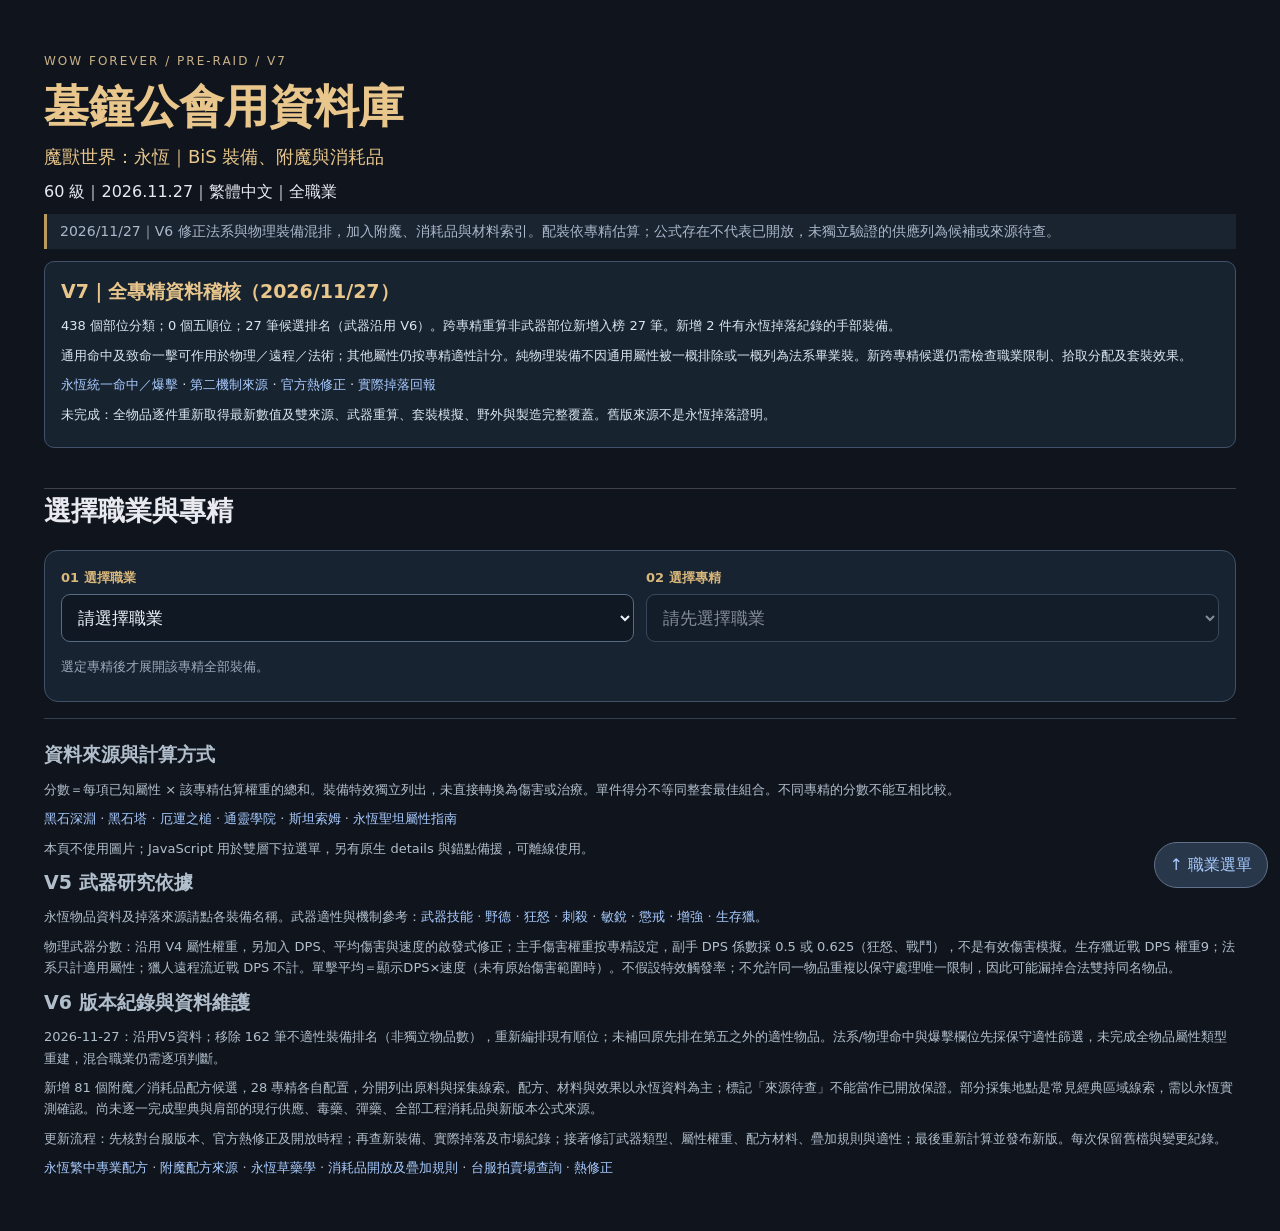
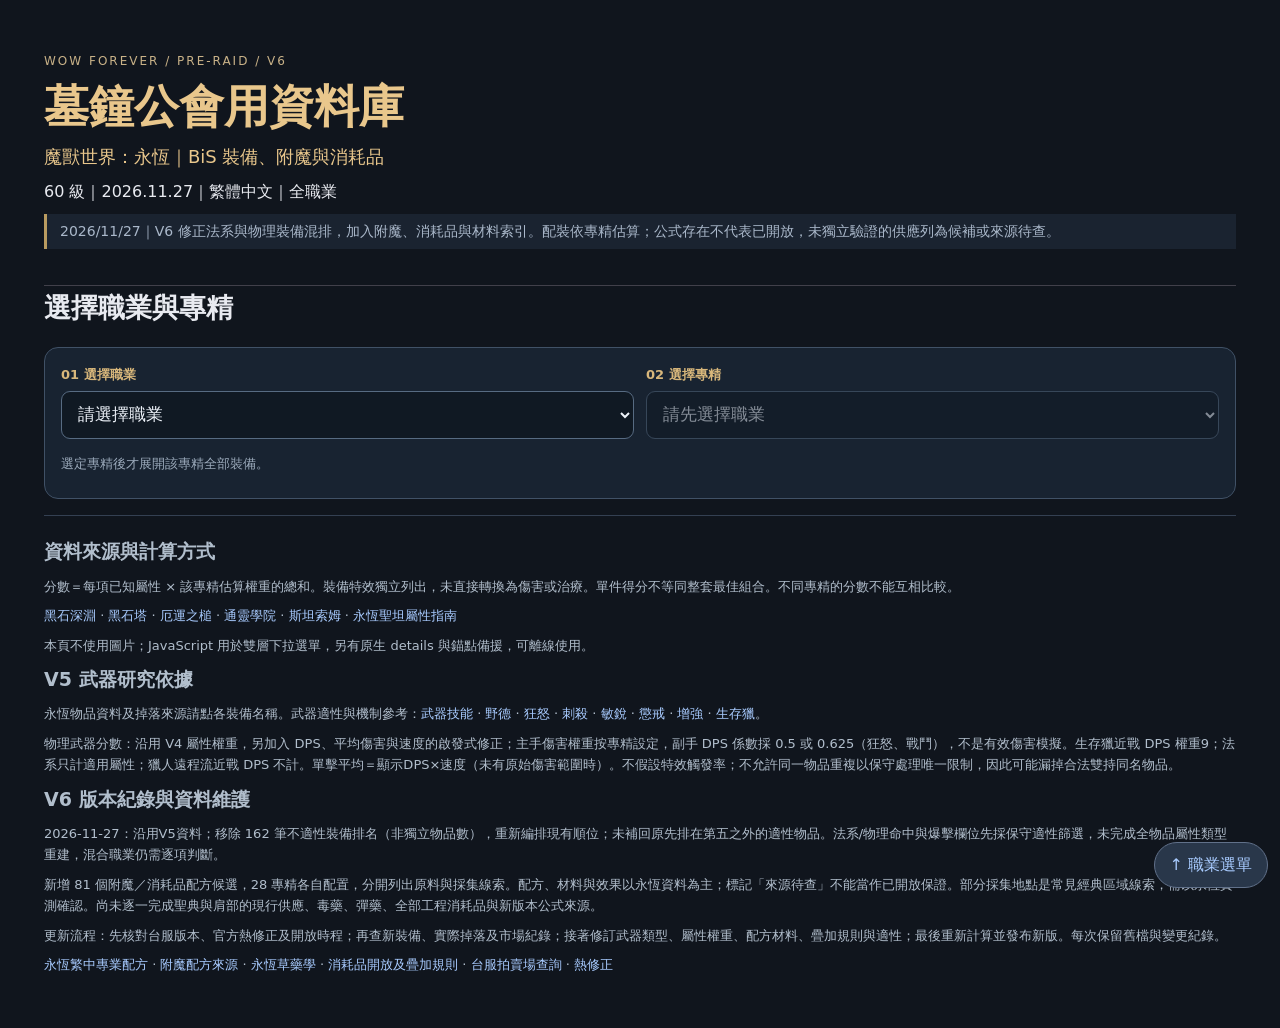
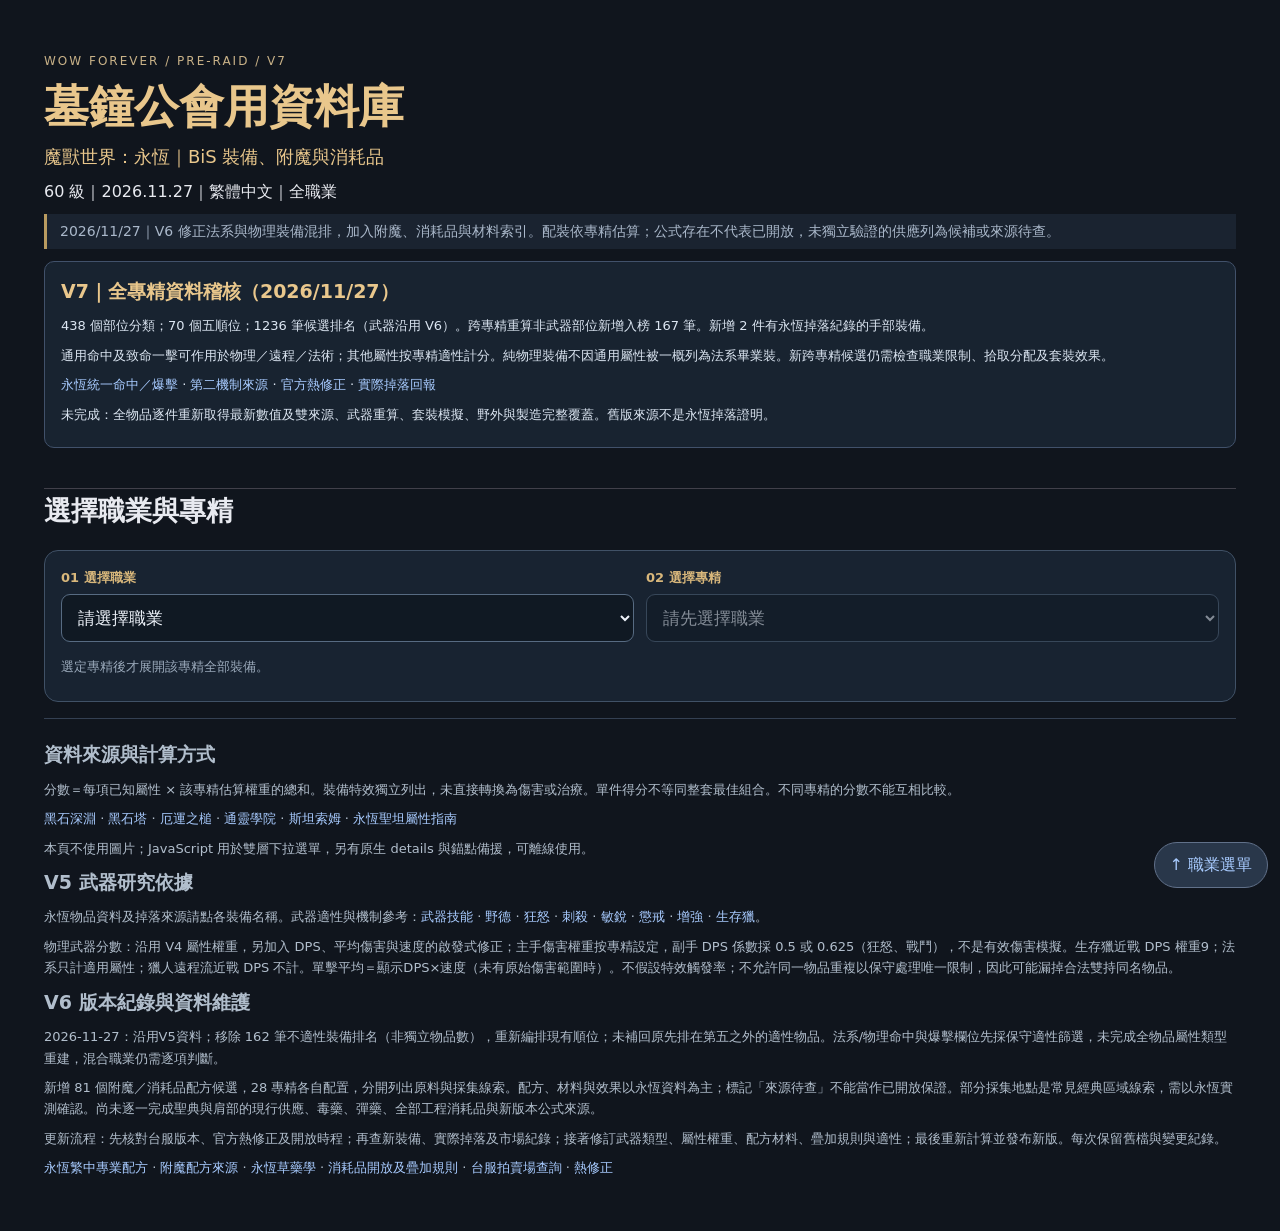
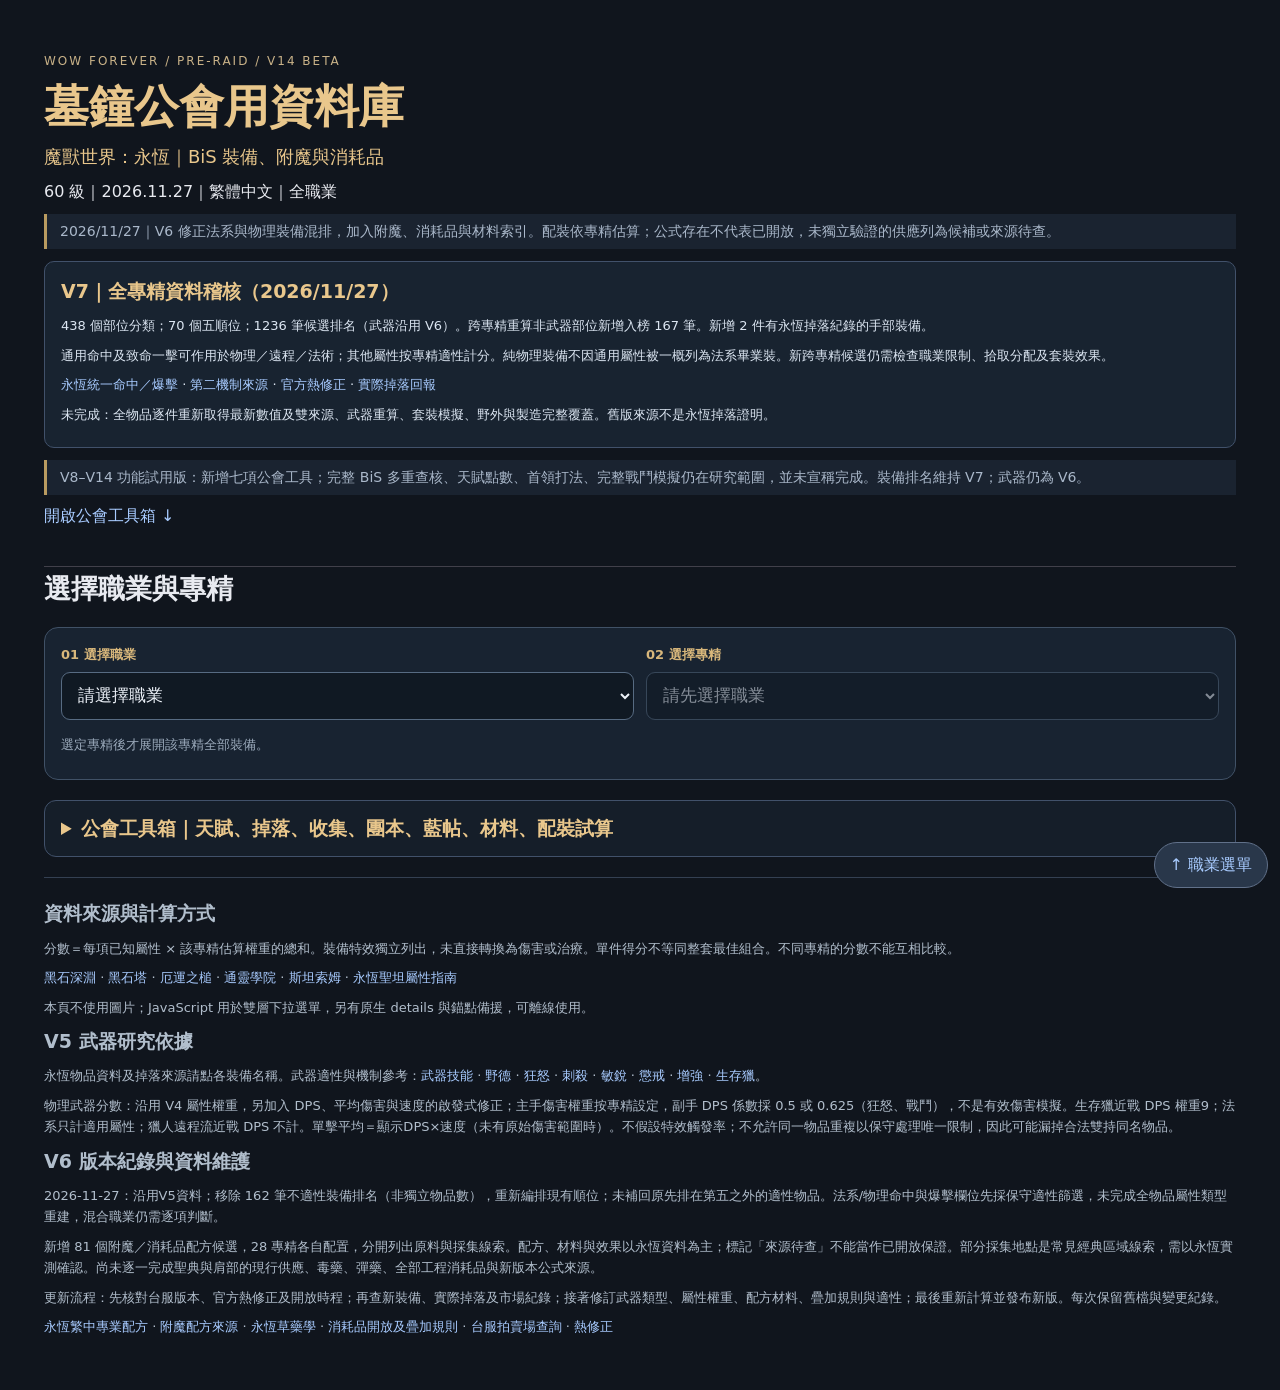
